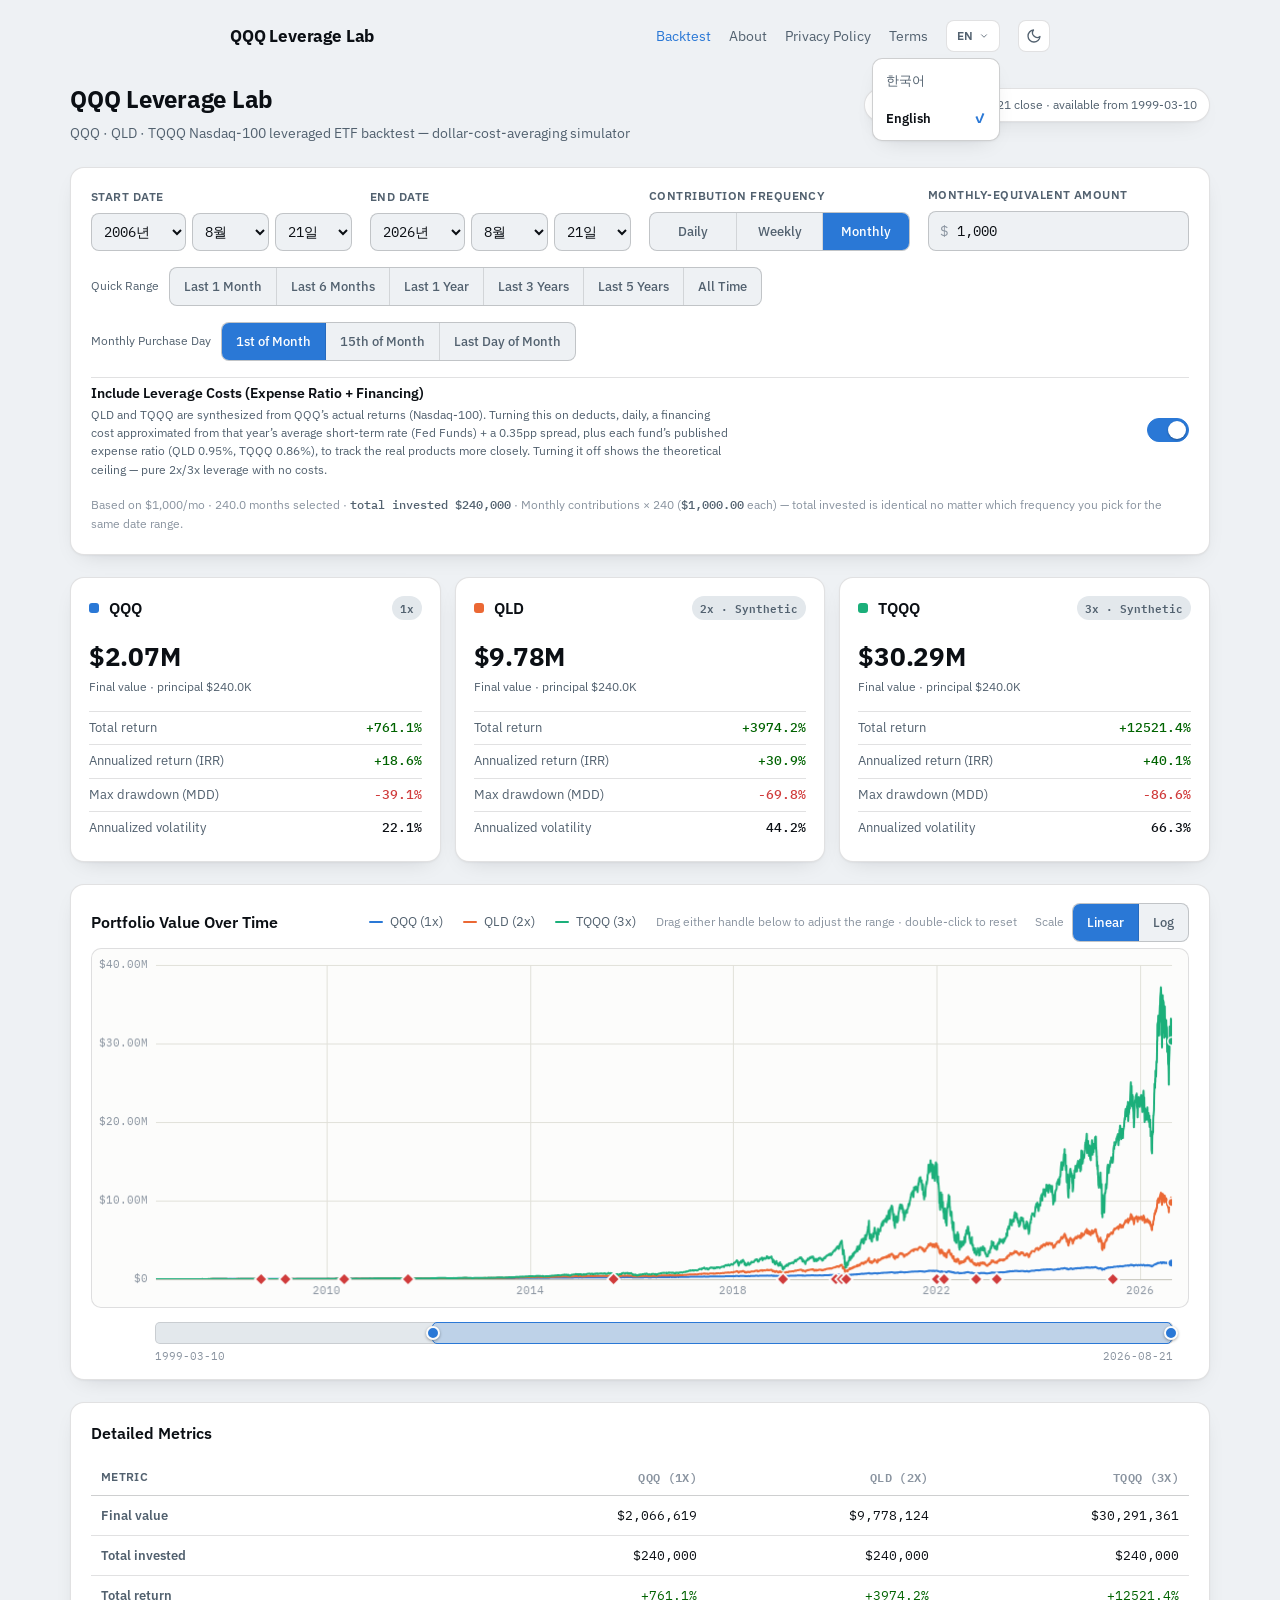
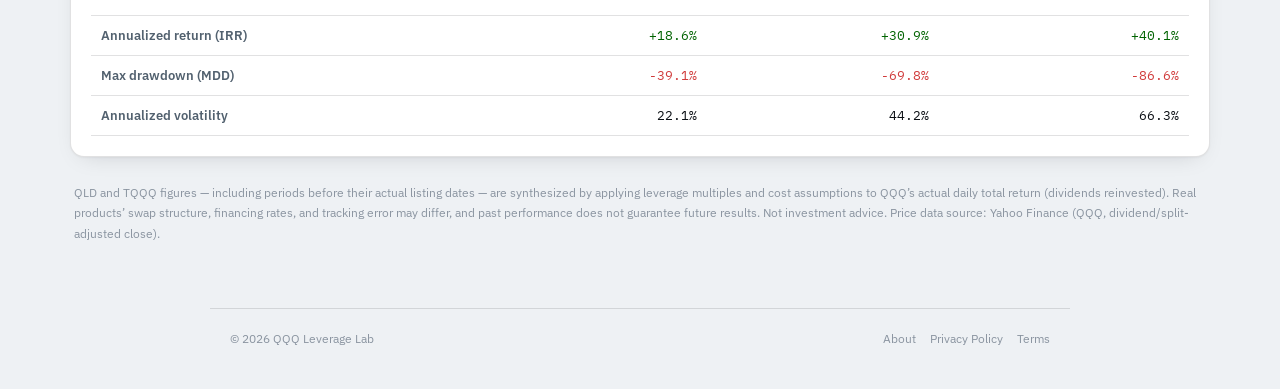
==== index.html @ c7e3b5af "Change language switcher to a dropdown menu instead of a single toggle" ====
<!doctype html>
<html lang="ko">
<head>
<script async src="https://pagead2.googlesyndication.com/pagead/js/adsbygoogle.js?client=ca-pub-5607384951754093" crossorigin="anonymous"></script>
<meta charset="utf-8">
<script>(function(){var t=localStorage.getItem('theme');if(t==='dark'||t==='light')document.documentElement.setAttribute('data-theme',t);var l=localStorage.getItem('lang');if(!(l==='ko'||l==='en'))l='en';document.documentElement.setAttribute('data-lang',l);document.documentElement.setAttribute('lang',l);})();</script>
<meta name="viewport" content="width=device-width, initial-scale=1">
<title data-i18n="tool.title">QQQ Leverage Lab — 나스닥100 레버리지 ETF 백테스트</title>
<meta name="description" content="QQQ·QLD·TQQQ 나스닥100 레버리지 ETF에 매일/매주/매월 적립식으로 투자했을 때의 결과를 최대 25년치 실데이터로 백테스트해보세요." data-i18n-attr="content:tool.metaDesc">
<link rel="preconnect" href="https://fonts.googleapis.com">
<link rel="preconnect" href="https://fonts.gstatic.com" crossorigin>
<link href="https://fonts.googleapis.com/css2?family=IBM+Plex+Mono:wght@400;500;600&family=IBM+Plex+Sans:wght@400;500;600;700&display=swap" rel="stylesheet">
<link rel="stylesheet" href="assets/site.css">
<style>
  :root {
    color-scheme: light;
    --bg: #eef1f4;
    --surface: #ffffff;
    --surface-2: #e3e8ec;
    --text: #0b0f14;
    --text-dim: #52616f;
    --muted: #8a94a0;
    --border: rgba(11,15,20,0.12);
    --border-strong: rgba(11,15,20,0.20);
    --accent: #2a78d6;
    --accent-ink: #ffffff;
    --chart-surface: #fcfcfb;
    --grid: #e1e0d9;
    --axis: #c3c2b7;
    --series-1: #2a78d6;
    --series-2: #eb6834;
    --series-3: #1baf7a;
    --good: #006300;
    --critical: #d03b3b;
    --warning: #a86a00;
    --shadow: 0 1px 2px rgba(11,15,20,0.04), 0 8px 24px -12px rgba(11,15,20,0.18);
  }
  @media (prefers-color-scheme: dark) {
    :root:not([data-theme="light"]) {
      color-scheme: dark;
      --bg: #0d0f11;
      --surface: #171b1e;
      --surface-2: #1f242a;
      --text: #f2f4f6;
      --text-dim: #a9b3bd;
      --muted: #7d8791;
      --border: rgba(255,255,255,0.12);
      --border-strong: rgba(255,255,255,0.22);
      --accent: #4c95ea;
      --accent-ink: #08121c;
      --chart-surface: #1a1a19;
      --grid: #2c2c2a;
      --axis: #45453f;
      --series-1: #3987e5;
      --series-2: #d9772f;
      --series-3: #22b17c;
      --good: #0ca30c;
      --critical: #e66767;
      --warning: #e0a12b;
      --shadow: 0 1px 2px rgba(0,0,0,0.3), 0 8px 24px -12px rgba(0,0,0,0.5);
    }
  }
  :root[data-theme="dark"] {
    color-scheme: dark;
    --bg: #0d0f11;
    --surface: #171b1e;
    --surface-2: #1f242a;
    --text: #f2f4f6;
    --text-dim: #a9b3bd;
    --muted: #7d8791;
    --border: rgba(255,255,255,0.12);
    --border-strong: rgba(255,255,255,0.22);
    --accent: #4c95ea;
    --accent-ink: #08121c;
    --chart-surface: #1a1a19;
    --grid: #2c2c2a;
    --axis: #45453f;
    --series-1: #3987e5;
    --series-2: #d9772f;
    --series-3: #22b17c;
    --good: #0ca30c;
    --critical: #e66767;
    --warning: #e0a12b;
    --shadow: 0 1px 2px rgba(0,0,0,0.3), 0 8px 24px -12px rgba(0,0,0,0.5);
  }

  * { box-sizing: border-box; }
  body {
    margin: 0;
    background: var(--bg);
    color: var(--text);
    font-family: "IBM Plex Sans", system-ui, -apple-system, "Segoe UI", sans-serif;
    -webkit-font-smoothing: antialiased;
  }
  .num { font-family: "IBM Plex Mono", ui-monospace, monospace; }
  .tabular { font-variant-numeric: tabular-nums; }

  .wrap {
    max-width: 1180px;
    margin: 0 auto;
    padding: 28px 20px 64px;
    display: flex;
    flex-direction: column;
    gap: 22px;
  }

  header.top {
    display: flex;
    align-items: baseline;
    justify-content: space-between;
    gap: 16px;
    flex-wrap: wrap;
  }
  header.top .title-block h1 {
    margin: 0 0 4px;
    font-size: 1.5rem;
    font-weight: 700;
    letter-spacing: -0.01em;
    text-wrap: balance;
  }
  header.top .title-block p {
    margin: 0;
    color: var(--text-dim);
    font-size: 0.88rem;
  }
  .asof-pill {
    display: inline-flex;
    align-items: center;
    gap: 6px;
    padding: 6px 12px;
    border-radius: 999px;
    background: var(--surface);
    border: 1px solid var(--border);
    font-size: 0.76rem;
    color: var(--text-dim);
    white-space: nowrap;
    box-shadow: var(--shadow);
  }
  .asof-pill .dot {
    width: 6px; height: 6px; border-radius: 50%;
    background: var(--good);
  }

  .card {
    background: var(--surface);
    border: 1px solid var(--border);
    border-radius: 14px;
    box-shadow: var(--shadow);
  }

  /* ---- controls ---- */
  .controls {
    padding: 18px 20px 20px;
    display: flex;
    flex-direction: column;
    gap: 16px;
  }
  .controls-grid {
    display: grid;
    grid-template-columns: repeat(auto-fit, minmax(180px, 1fr));
    gap: 14px 18px;
    align-items: end;
  }
  .field {
    display: flex;
    flex-direction: column;
    gap: 6px;
    min-width: 0;
  }
  .field label {
    font-size: 0.74rem;
    font-weight: 600;
    color: var(--text-dim);
    text-transform: uppercase;
    letter-spacing: 0.04em;
  }
  .field input[type="date"],
  .field input[type="number"],
  input.amount-field {
    font: inherit;
    font-family: "IBM Plex Mono", monospace;
    font-size: 0.86rem;
    padding: 8px 10px;
    border-radius: 8px;
    border: 1px solid var(--border-strong);
    background: var(--bg);
    color: var(--text);
    width: 100%;
  }
  .field input[type="number"] {
    font-family: "IBM Plex Mono", monospace;
  }
  .date-select-row {
    display: flex;
    gap: 6px;
  }
  select.date-select {
    font: inherit;
    font-family: "IBM Plex Mono", monospace;
    font-size: 0.86rem;
    padding: 8px 8px;
    border-radius: 8px;
    border: 1px solid var(--border-strong);
    background: var(--bg);
    color: var(--text);
    min-width: 0;
  }
  select.date-select.y { flex: 1.3; }
  select.date-select.m { flex: 1; }
  select.date-select.d { flex: 1; }

  .amount-input {
    position: relative;
    display: flex;
    align-items: center;
  }
  .amount-input .prefix {
    position: absolute;
    left: 12px;
    color: var(--muted);
    font-family: "IBM Plex Mono", monospace;
    font-size: 0.86rem;
    pointer-events: none;
  }
  .amount-input .amount-field { padding-left: 28px; }

  .seg {
    display: inline-flex;
    border: 1px solid var(--border-strong);
    border-radius: 8px;
    overflow: hidden;
    background: var(--bg);
    width: fit-content;
  }
  .seg button {
    font: inherit;
    font-size: 0.82rem;
    font-weight: 500;
    padding: 8px 14px;
    border: none;
    background: transparent;
    color: var(--text-dim);
    cursor: pointer;
    border-right: 1px solid var(--border);
    transition: background 0.12s, color 0.12s;
  }
  .seg button:last-child { border-right: none; }
  .seg button:hover { background: var(--surface-2); }
  .seg button.active {
    background: var(--accent);
    color: var(--accent-ink);
  }
  .seg.wide { width: 100%; }
  .seg.wide button { flex: 1; text-align: center; }

  .subrow {
    display: flex;
    align-items: center;
    gap: 10px;
    flex-wrap: wrap;
  }
  .subrow .subrow-label {
    font-size: 0.78rem;
    color: var(--text-dim);
    white-space: nowrap;
  }

  .toggle-row {
    display: flex;
    align-items: center;
    justify-content: space-between;
    gap: 12px;
    padding-top: 4px;
    border-top: 1px solid var(--border);
  }
  .toggle-row .toggle-text { display: flex; flex-direction: column; gap: 2px; max-width: 640px; }
  .toggle-row .toggle-text strong { font-size: 0.86rem; font-weight: 600; }
  .toggle-row .toggle-text span { font-size: 0.76rem; color: var(--text-dim); line-height: 1.5; }

  .switch {
    position: relative;
    width: 42px; height: 24px;
    flex: none;
    border-radius: 999px;
    background: var(--surface-2);
    border: 1px solid var(--border-strong);
    cursor: pointer;
    transition: background 0.15s;
  }
  .switch.on { background: var(--accent); border-color: var(--accent); }
  .switch .knob {
    position: absolute;
    top: 2px; left: 2px;
    width: 18px; height: 18px;
    border-radius: 50%;
    background: #fff;
    box-shadow: 0 1px 2px rgba(0,0,0,0.3);
    transition: transform 0.15s;
  }
  .switch.on .knob { transform: translateX(18px); }

  .invested-note {
    font-size: 0.76rem;
    color: var(--muted);
  }
  .invested-note .num { color: var(--text-dim); font-weight: 500; }

  /* ---- summary cards ---- */
  .fund-grid {
    display: grid;
    grid-template-columns: repeat(3, 1fr);
    gap: 14px;
  }
  @media (max-width: 820px) {
    .fund-grid { grid-template-columns: 1fr; }
  }
  .fund-card {
    padding: 18px 18px 16px;
    display: flex;
    flex-direction: column;
    gap: 14px;
  }
  .fund-card .fund-head {
    display: flex;
    align-items: center;
    gap: 10px;
  }
  .fund-swatch {
    width: 10px; height: 10px; border-radius: 3px;
    flex: none;
  }
  .fund-head h3 {
    margin: 0;
    font-size: 0.98rem;
    font-weight: 600;
  }
  .lev-chip {
    margin-left: auto;
    font-size: 0.7rem;
    font-weight: 600;
    padding: 3px 8px;
    border-radius: 999px;
    background: var(--surface-2);
    color: var(--text-dim);
    font-family: "IBM Plex Mono", monospace;
  }
  .fund-value {
    font-size: 1.65rem;
    font-weight: 700;
    letter-spacing: -0.01em;
  }
  .fund-sub {
    font-size: 0.78rem;
    color: var(--text-dim);
  }
  .stat-line {
    display: flex;
    justify-content: space-between;
    font-size: 0.8rem;
    padding: 6px 0;
    border-top: 1px solid var(--border);
  }
  .stat-line .k { color: var(--text-dim); }
  .stat-line .v { font-family: "IBM Plex Mono", monospace; font-weight: 500; }
  .pos { color: var(--good); }
  .neg { color: var(--critical); }

  /* ---- chart card ---- */
  .chart-card { padding: 18px 20px 12px; }
  .chart-head {
    display: flex;
    align-items: center;
    justify-content: space-between;
    gap: 12px;
    flex-wrap: wrap;
    margin-bottom: 6px;
  }
  .chart-head h2 { margin: 0; font-size: 1rem; font-weight: 600; }
  .legend {
    display: flex;
    gap: 16px;
    flex-wrap: wrap;
  }
  .legend button {
    display: flex;
    align-items: center;
    gap: 7px;
    font: inherit;
    font-size: 0.8rem;
    color: var(--text-dim);
    background: none;
    border: none;
    cursor: pointer;
    padding: 4px 2px;
  }
  .legend button.off { opacity: 0.38; }
  .legend .key {
    width: 14px; height: 2px; border-radius: 2px;
  }
  .chart-wrap {
    position: relative;
    width: 100%;
    height: 360px;
    background: var(--chart-surface);
    border-radius: 10px;
    border: 1px solid var(--border);
    overflow: hidden;
  }
  canvas#chart { display: block; width: 100%; height: 100%; cursor: crosshair; position: relative; z-index: 1; }
  canvas#crosshairCanvas {
    position: absolute;
    inset: 0;
    width: 100%;
    height: 100%;
    pointer-events: none;
    z-index: 2;
  }
  .chart-hint {
    font-size: 0.72rem;
    color: var(--muted);
  }

  .brush-wrap {
    padding: 14px 16px 2px 64px;
  }
  .brush-track {
    position: relative;
    height: 22px;
    background: var(--surface-2);
    border: 1px solid var(--border);
    border-radius: 5px;
  }
  .brush-range {
    position: absolute;
    top: -1px;
    bottom: -1px;
    left: 0;
    right: 0;
    background: color-mix(in srgb, var(--accent) 20%, transparent);
    border: 1px solid var(--accent);
    border-radius: 5px;
    cursor: grab;
  }
  .brush-range.dragging { cursor: grabbing; }
  .brush-handle {
    position: absolute;
    top: 50%;
    width: 14px;
    height: 14px;
    border-radius: 50%;
    background: var(--accent);
    border: 2px solid var(--chart-surface);
    box-shadow: 0 1px 3px rgba(0,0,0,0.35);
    cursor: ew-resize;
    touch-action: none;
  }
  .brush-handle[data-handle="left"] { left: 0; transform: translate(-50%, -50%); }
  .brush-handle[data-handle="right"] { left: 100%; transform: translate(-50%, -50%); }
  .brush-tip {
    position: absolute;
    bottom: 100%;
    left: 50%;
    transform: translateX(-50%);
    margin-bottom: 9px;
    background: var(--surface);
    border: 1px solid var(--border-strong);
    border-radius: 6px;
    padding: 3px 8px;
    font-size: 0.72rem;
    font-family: "IBM Plex Mono", monospace;
    font-weight: 600;
    color: var(--text);
    white-space: nowrap;
    box-shadow: var(--shadow);
    opacity: 0;
    pointer-events: none;
    transition: opacity 0.1s;
  }
  .brush-tip.show { opacity: 1; }
  .brush-labels {
    display: flex;
    justify-content: space-between;
    font-size: 0.68rem;
    color: var(--muted);
    font-family: "IBM Plex Mono", monospace;
    margin-top: 4px;
  }
  .tooltip {
    position: absolute;
    pointer-events: none;
    background: var(--surface);
    border: 1px solid var(--border-strong);
    border-radius: 8px;
    padding: 8px 10px;
    font-size: 0.76rem;
    box-shadow: var(--shadow);
    opacity: 0;
    transition: opacity 0.08s;
    z-index: 5;
    min-width: 150px;
  }
  .tooltip.show { opacity: 1; }
  .tooltip .tt-date {
    font-family: "IBM Plex Mono", monospace;
    color: var(--text-dim);
    margin-bottom: 6px;
    font-size: 0.72rem;
  }
  .tooltip .tt-row {
    display: flex;
    align-items: center;
    gap: 6px;
    justify-content: space-between;
    padding: 2px 0;
  }
  .tooltip .tt-row .tt-key { display: flex; align-items: center; gap: 6px; color: var(--text-dim); }
  .tooltip .tt-line { width: 10px; height: 2px; border-radius: 2px; flex: none; }
  .tooltip .tt-val { font-family: "IBM Plex Mono", monospace; font-weight: 600; }

  .scale-toggle { display:flex; align-items:center; gap:8px; }
  .scale-toggle span { font-size: 0.74rem; color: var(--muted); }

  /* ---- stats table ---- */
  .table-card { padding: 18px 20px 20px; }
  .table-card h2 { margin: 0 0 12px; font-size: 1rem; font-weight: 600; }
  .stats-table-wrap { overflow-x: auto; }
  table.stats {
    width: 100%;
    border-collapse: collapse;
    font-size: 0.82rem;
    min-width: 520px;
  }
  table.stats th, table.stats td {
    text-align: right;
    padding: 9px 10px;
    border-bottom: 1px solid var(--border);
    font-family: "IBM Plex Mono", monospace;
    white-space: nowrap;
  }
  table.stats th:first-child, table.stats td:first-child {
    text-align: left;
    font-family: "IBM Plex Sans", sans-serif;
    color: var(--text-dim);
  }
  table.stats thead th {
    font-size: 0.72rem;
    text-transform: uppercase;
    letter-spacing: 0.03em;
    color: var(--muted);
    font-weight: 600;
    border-bottom: 1px solid var(--border-strong);
  }
  table.stats tbody th {
    font-weight: 600;
    color: var(--text);
  }
  .th-key {
    display: flex;
    align-items: center;
    gap: 7px;
  }
  .th-key .fund-swatch { width: 8px; height: 8px; }

  footer.note {
    font-size: 0.74rem;
    color: var(--muted);
    line-height: 1.7;
    padding: 4px 4px 0;
  }
  footer.note a { color: var(--text-dim); }

  @media (prefers-reduced-motion: reduce) {
    * { transition: none !important; animation: none !important; }
  }
</style>
</head>
<body>

<header class="site-header">
  <a class="brand" href="index.html">QQQ Leverage Lab</a>
  <div class="header-right">
    <nav>
    <a href="index.html" aria-current="page" data-i18n="nav.backtest">백테스트</a>
    <a href="about.html" data-i18n="nav.about">소개</a>
    <a href="privacy.html" data-i18n="nav.privacy">개인정보처리방침</a>
    <a href="terms.html" data-i18n="nav.terms">이용약관</a>
  </nav>
    <div class="lang-select">
      <button class="lang-toggle" id="langToggle" type="button" aria-haspopup="listbox" aria-expanded="false" aria-label="Select language">
        <span id="langCurrentLabel">EN</span>
        <svg class="lang-caret" viewBox="0 0 24 24" width="10" height="10" fill="none" stroke="currentColor" stroke-width="2" stroke-linecap="round" stroke-linejoin="round"><path d="M6 9l6 6 6-6"></path></svg>
      </button>
      <div class="lang-menu" id="langMenu" role="listbox" hidden>
        <button class="lang-option" type="button" data-lang-option="ko" role="option">한국어</button>
        <button class="lang-option" type="button" data-lang-option="en" role="option">English</button>
      </div>
    </div>
    <button class="theme-toggle" id="themeToggle" type="button" aria-label="다크모드 전환" data-i18n-attr="aria-label:theme.toggle">
      <svg class="icon-sun" viewBox="0 0 24 24" fill="none" stroke="currentColor" stroke-width="2" stroke-linecap="round" stroke-linejoin="round"><circle cx="12" cy="12" r="4"></circle><path d="M12 2v2M12 20v2M4.93 4.93l1.41 1.41M17.66 17.66l1.41 1.41M2 12h2M20 12h2M6.34 17.66l-1.41 1.41M19.07 4.93l-1.41 1.41"></path></svg>
      <svg class="icon-moon" viewBox="0 0 24 24" fill="none" stroke="currentColor" stroke-width="2" stroke-linecap="round" stroke-linejoin="round"><path d="M21 12.79A9 9 0 1 1 11.21 3 7 7 0 0 0 21 12.79z"></path></svg>
    </button>
  </div>
</header>

<div class="wrap">
  <header class="top">
    <div class="title-block">
      <h1>QQQ Leverage Lab</h1>
      <p data-i18n="tool.subtitle">QQQ · QLD · TQQQ 나스닥100 레버리지 ETF 백테스트 — 적립식 매수 시뮬레이션</p>
    </div>
    <div class="asof-pill"><span class="dot"></span><span id="asOfText" data-i18n="tool.loading">데이터 로딩 중…</span></div>
  </header>

  <section class="card controls">
    <div class="controls-grid">
      <div class="field">
        <label data-i18n="tool.startDate">시작일</label>
        <div class="date-select-row">
          <select id="startYear" class="date-select y"></select>
          <select id="startMonth" class="date-select m"></select>
          <select id="startDay" class="date-select d"></select>
        </div>
      </div>
      <div class="field">
        <label data-i18n="tool.endDate">종료일</label>
        <div class="date-select-row">
          <select id="endYear" class="date-select y"></select>
          <select id="endMonth" class="date-select m"></select>
          <select id="endDay" class="date-select d"></select>
        </div>
      </div>
      <div class="field">
        <label data-i18n="tool.freq">매수 주기</label>
        <div class="seg wide" id="freqSeg">
          <button data-freq="daily" data-i18n="tool.daily">매일</button>
          <button data-freq="weekly" data-i18n="tool.weekly">매주</button>
          <button data-freq="monthly" data-i18n="tool.monthly">매월</button>
        </div>
      </div>
      <div class="field">
        <label for="monthlyAmount" data-i18n="tool.amount">월 환산 투자금액</label>
        <div class="amount-input">
          <span class="prefix">$</span>
          <input type="text" inputmode="numeric" autocomplete="off" id="monthlyAmount" class="amount-field" value="1,000">
        </div>
      </div>
    </div>

    <div class="subrow">
      <span class="subrow-label" data-i18n="tool.presets">기간 바로가기</span>
      <div class="seg" id="presetSeg">
        <button data-preset="1m" data-i18n="tool.preset1m">최근 1개월</button>
        <button data-preset="6m" data-i18n="tool.preset6m">최근 6개월</button>
        <button data-preset="1y" data-i18n="tool.preset1y">최근 1년</button>
        <button data-preset="3y" data-i18n="tool.preset3y">최근 3년</button>
        <button data-preset="5y" data-i18n="tool.preset5y">최근 5년</button>
        <button data-preset="all" data-i18n="tool.presetAll">전체 기간</button>
      </div>
    </div>

    <div class="subrow" id="weeklySubrow" style="display:none;">
      <span class="subrow-label" data-i18n="tool.weeklyDay">매주 매수 요일</span>
      <div class="seg" id="weekdaySeg">
        <button data-wd="1" data-i18n="tool.mon">월</button>
        <button data-wd="2" data-i18n="tool.tue">화</button>
        <button data-wd="3" data-i18n="tool.wed">수</button>
        <button data-wd="4" data-i18n="tool.thu">목</button>
        <button data-wd="5" data-i18n="tool.fri">금</button>
      </div>
    </div>
    <div class="subrow" id="monthlySubrow" style="display:none;">
      <span class="subrow-label" data-i18n="tool.monthlyDay">매월 매수일</span>
      <div class="seg" id="monthdaySeg">
        <button data-md="1" data-i18n="tool.md1">매월 1일</button>
        <button data-md="15" data-i18n="tool.md15">매월 15일</button>
        <button data-md="last" data-i18n="tool.mdLast">매월 말일</button>
      </div>
    </div>

    <div class="toggle-row">
      <div class="toggle-text">
        <strong data-i18n="tool.costTitle">레버리지 비용(운용보수·조달비용) 반영</strong>
        <span data-i18n="tool.costDesc">QLD·TQQQ는 나스닥100(QQQ 실제 수익률) 기반으로 합성됩니다. 켜면 연도별 평균 단기금리(Fed Funds)+0.35%p의 조달비용과 공시 운용보수(QLD 0.95%, TQQQ 0.86%)를 매일 차감해 실제 상품에 가깝게 반영하고, 끄면 순수 배율(2배·3배)만 적용한 이론적 상한을 봅니다.</span>
      </div>
      <div class="switch on" id="costToggle" role="switch" aria-checked="true" tabindex="0"><div class="knob"></div></div>
    </div>

    <div class="invested-note" id="investedNote"></div>
  </section>

  <section class="fund-grid" id="fundGrid"></section>

  <section class="card chart-card">
    <div class="chart-head">
      <h2 data-i18n="tool.chartTitle">평가금액 추이</h2>
      <div style="display:flex; align-items:center; gap:18px; flex-wrap:wrap;">
        <div class="legend" id="legend"></div>
        <span class="chart-hint" data-i18n="tool.chartHint">아래 눈금의 양쪽 손잡이를 드래그해 기간 조절 · 더블클릭으로 초기화</span>
        <div class="scale-toggle">
          <span data-i18n="tool.scale">스케일</span>
          <div class="seg" id="scaleSeg">
            <button data-scale="linear" data-i18n="tool.linear">선형</button>
            <button data-scale="log" data-i18n="tool.log">로그</button>
          </div>
        </div>
      </div>
    </div>
    <div class="chart-wrap">
      <canvas id="chart"></canvas>
      <canvas id="crosshairCanvas"></canvas>
      <div class="tooltip" id="tooltip">
        <div class="tt-date" id="ttDate"></div>
        <div id="ttRows"></div>
      </div>
    </div>
    <div class="brush-wrap">
      <div class="brush-track" id="brushTrack">
        <div class="brush-range" id="brushRange">
          <div class="brush-handle" id="brushHandleL" data-handle="left">
            <span class="brush-tip" id="brushTipL"></span>
          </div>
          <div class="brush-handle" id="brushHandleR" data-handle="right">
            <span class="brush-tip" id="brushTipR"></span>
          </div>
        </div>
      </div>
      <div class="brush-labels">
        <span id="brushMinLabel"></span>
        <span id="brushMaxLabel"></span>
      </div>
    </div>
  </section>

  <section class="card table-card">
    <h2 data-i18n="tool.detailTitle">상세 지표</h2>
    <div class="stats-table-wrap">
      <table class="stats" id="statsTable">
        <thead>
          <tr>
            <th data-i18n="tool.metric">지표</th>
            <th>QQQ (1<span data-i18n="tool.x">배</span>)</th>
            <th>QLD (2<span data-i18n="tool.x">배</span>)</th>
            <th>TQQQ (3<span data-i18n="tool.x">배</span>)</th>
          </tr>
        </thead>
        <tbody id="statsBody"></tbody>
      </table>
    </div>
  </section>

  <footer class="note" data-i18n="tool.footerNote">
    QLD·TQQQ는 실제 상장 이전 구간을 포함해 QQQ의 실제 일별 총수익(배당 재투자 반영)에 배율과 비용 가정을 적용해 합성한 값입니다. 실제 상품의 스왑 구조·조달금리·추적오차와는 차이가 있을 수 있으며, 과거 성과가 미래 수익을 보장하지 않습니다. 투자 조언이 아닙니다. 가격 데이터 출처: Yahoo Finance(QQQ, 배당·분할 조정 종가).
  </footer>
</div>

<footer class="site-footer">
  <span data-i18n="footer.copyright">© 2026 QQQ Leverage Lab</span>
  <nav>
    <a href="about.html" data-i18n="nav.about">소개</a>
    <a href="privacy.html" data-i18n="nav.privacy">개인정보처리방침</a>
    <a href="terms.html" data-i18n="nav.terms">이용약관</a>
  </nav>
</footer>

<script>
const QQQ_RAW = [["1999-03-10",43.0271],["1999-03-11",43.2377],["1999-03-12",42.1844],["1999-03-15",43.3957],["1999-03-16",43.7644],["1999-03-17",43.4484],["1999-03-18",44.291],["1999-03-19",43.1587],["1999-03-22",42.6321],["1999-03-23",41.1311],["1999-03-24",42.5267],["1999-03-25",44.0803],["1999-03-26",43.6064],["1999-03-29",45.1863],["1999-03-30",44.8703],["1999-03-31",44.212],["1999-04-01",45.1336],["1999-04-05",46.7662],["1999-04-06",46.8584],["1999-04-07",46.3713],["1999-04-08",46.7399],["1999-04-09",47.0296],["1999-04-12",46.7136],["1999-04-13",46.0816],["1999-04-14",44.5017],["1999-04-15",45.1073],["1999-04-16",43.7907],["1999-04-19",41.7368],["1999-04-20",42.6847],["1999-04-21",44.7913],["1999-04-22",46.0026],["1999-04-23",46.6082],["1999-04-26",47.6813],["1999-04-27",46.9506],["1999-04-28",45.3443],["1999-04-29",44.9756],["1999-04-30",45.2653],["1999-05-03",45.0283],["1999-05-04",44.3173],["1999-05-05",45.6603],["1999-05-06",44.0014],["1999-05-07",44.6333],["1999-05-10",45.081],["1999-05-11",45.7919],["1999-05-12",46.7399],["1999-05-13",45.871],["1999-05-14",45.002],["1999-05-17",45.8117],["1999-05-18",45.6076],["1999-05-19",46.2396],["1999-05-20",44.9691],["1999-05-21",44.5543],["1999-05-24",43.422],["1999-05-25",42.0001],["1999-05-26",43.1719],["1999-05-27",43.1324],["1999-05-28",43.8434],["1999-06-01",42.8691],["1999-06-02",43.5932],["1999-06-03",42.9744],["1999-06-04",44.291],["1999-06-07",45.2126],["1999-06-08",44.0803],["1999-06-09",44.8177],["1999-06-10",44.3042],["1999-06-11",43.6327],["1999-06-14",42.8098],["1999-06-15",43.4484],["1999-06-16",45.68],["1999-06-17",46.1869],["1999-06-18",46.3976],["1999-06-21",47.7866],["1999-06-22",46.3449],["1999-06-23",47.0756],["1999-06-24",46.1409],["1999-06-25",46.0816],["1999-06-28",47.1744],["1999-06-29",47.8195],["1999-06-30",48.5568],["1999-07-01",48.886],["1999-07-02",49.5048],["1999-07-06",49.1888],["1999-07-07",49.2678],["1999-07-08",49.9261],["1999-07-09",50.4264],["1999-07-12",50.1631],["1999-07-13",49.9261],["1999-07-14",50.7754],["1999-07-15",51.2427],["1999-07-16",51.7167],["1999-07-19",51.1901],["1999-07-20",49.2152],["1999-07-21",49.4521],["1999-07-22",48.1948],["1999-07-23",48.2672],["1999-07-26",47.0822],["1999-07-27",48.0302],["1999-07-28",48.9716],["1999-07-29",47.9249],["1999-07-30",47.6879],["1999-08-02",47.5562],["1999-08-03",47.2468],["1999-08-04",46.391],["1999-08-05",47.1283],["1999-08-06",46.6214],["1999-08-09",46.0224],["1999-08-10",45.6076],["1999-08-11",47.1086],["1999-08-12",46.5556],["1999-08-13",48.5832],["1999-08-16",48.9716],["1999-08-17",49.2152],["1999-08-18",48.6622],["1999-08-19",48.0829],["1999-08-20",48.8465],["1999-08-23",50.4001],["1999-08-24",50.7424],["1999-08-25",51.8221],["1999-08-26",50.9597],["1999-08-27",50.4528],["1999-08-30",49.7418],["1999-08-31",50.2948],["1999-09-01",50.6569],["1999-09-02",50.4791],["1999-09-03",52.7963],["1999-09-07",52.5594],["1999-09-08",51.8484],["1999-09-09",52.5857],["1999-09-10",53.1913],["1999-09-13",52.5528],["1999-09-14",52.8424],["1999-09-15",51.8221],["1999-09-16",51.7957],["1999-09-17",53.3493],["1999-09-20",53.4744],["1999-09-21",52.1907],["1999-09-22",52.7437],["1999-09-23",50.5581],["1999-09-24",50.624],["1999-09-27",50.9794],["1999-09-28",51.2164],["1999-09-29",50.1895],["1999-09-30",50.7161],["1999-10-01",50.7358],["1999-10-04",51.8747],["1999-10-05",52.2434],["1999-10-06",53.2901],["1999-10-07",53.165],["1999-10-08",53.7246],["1999-10-11",54.4816],["1999-10-12",53.244],["1999-10-13",51.6641],["1999-10-14",51.9866],["1999-10-15",50.4528],["1999-10-18",49.8142],["1999-10-19",50.0841],["1999-10-20",51.6114],["1999-10-21",52.454],["1999-10-22",52.217],["1999-10-25",52.2434],["1999-10-26",51.8221],["1999-10-27",51.7431],["1999-10-28",53.5337],["1999-10-29",55.4033],["1999-11-01",55.1136],["1999-11-02",55.1465],["1999-11-03",56.2459],["1999-11-04",56.8779],["1999-11-05",57.4572],["1999-11-08",58.6158],["1999-11-09",58.2208],["1999-11-10",58.9845],["1999-11-11",60.0378],["1999-11-12",60.8277],["1999-11-15",60.7092],["1999-11-16",62.2497],["1999-11-17",61.407],["1999-11-18",63.2898],["1999-11-19",63.856],["1999-11-22",62.8817],["1999-11-23",63.1713],["1999-11-24",65.2516],["1999-11-26",65.4623],["1999-11-29",64.3826],["1999-11-30",61.9337],["1999-12-01",63.2766],["1999-12-02",65.2845],["1999-12-03",66.6735],["1999-12-06",67.2791],["1999-12-07",67.2791],["1999-12-08",66.4628],["1999-12-09",66.7788],["1999-12-10",67.3318],["1999-12-13",68.2468],["1999-12-14",67.0158],["1999-12-15",68.3061],["1999-12-16",69.9914],["1999-12-17",70.597],["1999-12-20",71.5187],["1999-12-21",75.3632],["1999-12-22",75.1262],["1999-12-23",76.0215],["1999-12-27",75.5738],["1999-12-28",75.0999],["1999-12-29",77.9437],["1999-12-30",77.1011],["1999-12-31",76.9958],["2000-01-03",79.8397],["2000-01-04",74.3625],["2000-01-05",72.4666],["2000-01-06",67.4898],["2000-01-07",75.8372],["2000-01-10",77.9437],["2000-01-11",74.1519],["2000-01-12",72.5193],["2000-01-13",76.8905],["2000-01-14",78.681],["2000-01-18",79.1024],["2000-01-19",80.893],["2000-01-20",80.103],["2000-01-21",81.1036],["2000-01-24",77.2064],["2000-01-25",78.3651],["2000-01-26",75.2052],["2000-01-27",76.3111],["2000-01-28",72.4666],["2000-01-31",75.5738],["2000-02-01",77.6014],["2000-02-02",78.2597],["2000-02-03",81.3143],["2000-02-04",81.8673],["2000-02-07",82.9995],["2000-02-08",86.4755],["2000-02-09",83.4209],["2000-02-10",86.1595],["2000-02-11",84.1582],["2000-02-14",84.0529],["2000-02-15",84.6585],["2000-02-16",84.2635],["2000-02-17",86.0541],["2000-02-18",82.9469],["2000-02-22",83.2102],["2000-02-23",87.8447],["2000-02-24",89.7406],["2000-02-25",87.6867],["2000-02-28",87.634],["2000-02-29",89.9513],["2000-03-01",90.6886],["2000-03-02",88.5886],["2000-03-03",93.5852],["2000-03-06",94.3225],["2000-03-07",92.9005],["2000-03-08",93.7431],["2000-03-09",96.903],["2000-03-10",96.4818],["2000-03-13",93.9538],["2000-03-14",90.4779],["2000-03-15",86.6861],["2000-03-16",91.6366],["2000-03-17",93.3745],["2000-03-20",90.7413],["2000-03-21",94.1645],["2000-03-22",96.0604],["2000-03-23",97.7457],["2000-03-24",99.0623],["2000-03-27",99.2203],["2000-03-28",96.6923],["2000-03-29",92.6899],["2000-03-30",90.3726],["2000-03-31",92.2685],["2000-04-03",86.7388],["2000-04-04",85.8961],["2000-04-05",84.3688],["2000-04-06",86.3701],["2000-04-07",89.846],["2000-04-10",84.3688],["2000-04-11",82.3675],["2000-04-12",77.5224],["2000-04-13",74.1519],["2000-04-14",67.7268],["2000-04-17",75.5212],["2000-04-18",77.5224],["2000-04-19",75.1525],["2000-04-20",73.52],["2000-04-24",71.4133],["2000-04-25",76.2322],["2000-04-26",73.6253],["2000-04-27",76.8905],["2000-04-28",79.8397],["2000-05-01",80.577],["2000-05-02",75.9425],["2000-05-03",75.0999],["2000-05-04",75.2579],["2000-05-05",77.0485],["2000-05-08",74.0466],["2000-05-09",72.4666],["2000-05-10",67.2002],["2000-05-11",71.308],["2000-05-12",71.308],["2000-05-15",74.4152],["2000-05-16",76.5218],["2000-05-17",74.9418],["2000-05-18",72.2559],["2000-05-19",68.8327],["2000-05-22",68.7801],["2000-05-23",63.0396],["2000-05-24",66.9895],["2000-05-25",65.5149],["2000-05-26",65.5149],["2000-05-30",72.098],["2000-05-31",70.0441],["2000-06-01",73.6253],["2000-06-02",78.8917],["2000-06-05",79.0892],["2000-06-06",76.8905],["2000-06-07",78.9444],["2000-06-08",78.5758],["2000-06-09",78.9971],["2000-06-12",76.4692],["2000-06-13",79.4184],["2000-06-14",77.6277],["2000-06-15",78.9971],["2000-06-16",79.4184],["2000-06-19",82.5782],["2000-06-20",82.2623],["2000-06-21",83.3156],["2000-06-22",80.2609],["2000-06-23",77.1011],["2000-06-26",79.2077],["2000-06-27",78.2597],["2000-06-28",79.2077],["2000-06-29",77.2196],["2000-06-30",78.7337],["2000-07-03",80.2609],["2000-07-05",77.1538],["2000-07-06",79.2077],["2000-07-07",80.8403],["2000-07-10",79.6158],["2000-07-11",80.0503],["2000-07-12",81.9463],["2000-07-13",82.9995],["2000-07-14",84.7902],["2000-07-17",85.7381],["2000-07-18",83.8422],["2000-07-19",81.9463],["2000-07-20",84.5795],["2000-07-21",81.7357],["2000-07-24",80.0503],["2000-07-25",80.6823],["2000-07-26",80.577],["2000-07-27",77.4171],["2000-07-28",73.204],["2000-07-31",75.3632],["2000-08-01",74.3625],["2000-08-02",73.0459],["2000-08-03",76.2058],["2000-08-04",75.9425],["2000-08-07",77.7331],["2000-08-08",79.313],["2000-08-09",77.2064],["2000-08-10",75.6792],["2000-08-11",76.7325],["2000-08-14",78.3651],["2000-08-15",78.3651],["2000-08-16",79.1551],["2000-08-17",80.6823],["2000-08-18",80.2609],["2000-08-21",80.4716],["2000-08-22",80.4716],["2000-08-23",81.7883],["2000-08-24",83.0522],["2000-08-25",82.6046],["2000-08-28",82.9995],["2000-08-29",83.4209],["2000-08-30",83.3156],["2000-08-31",85.6328],["2000-09-01",86.4755],["2000-09-05",83.8422],["2000-09-06",80.893],["2000-09-07",82.6836],["2000-09-08",80.1557],["2000-09-11",78.2071],["2000-09-12",76.9958],["2000-09-13",78.7864],["2000-09-14",78.3651],["2000-09-15",76.9431],["2000-09-18",75.7318],["2000-09-19",78.5231],["2000-09-20",79.7344],["2000-09-21",73.9412],["2000-09-22",78.3124],["2000-09-25",76.2322],["2000-09-26",75.3632],["2000-09-27",75.4685],["2000-09-28",77.1538],["2000-09-29",74.7839],["2000-10-02",73.0986],["2000-10-03",70.7813],["2000-10-04",72.1506],["2000-10-05",72.3613],["2000-10-06",69.9387],["2000-10-09",69.6227],["2000-10-10",65.9889],["2000-10-11",64.9356],["2000-10-12",63.303],["2000-10-13",68.4641],["2000-10-16",69.0961],["2000-10-17",65.9361],["2000-10-18",65.7255],["2000-10-19",71.6767],["2000-10-20",72.7299],["2000-10-23",72.6246],["2000-10-24",69.5174],["2000-10-25",65.6202],["2000-10-26",67.3055],["2000-10-27",67.1738],["2000-10-30",64.6854],["2000-10-31",68.8459],["2000-11-01",68.2534],["2000-11-02",69.0961],["2000-11-03",69.9914],["2000-11-06",69.4647],["2000-11-07",69.2014],["2000-11-08",63.7901],["2000-11-09",63.7769],["2000-11-10",60.4591],["2000-11-13",60.5512],["2000-11-14",63.9086],["2000-11-15",65.1989],["2000-11-16",61.407],["2000-11-17",61.3675],["2000-11-20",58.866],["2000-11-21",58.7738],["2000-11-22",56.1406],["2000-11-24",59.3531],["2000-11-27",58.6158],["2000-11-28",55.1531],["2000-11-29",53.0333],["2000-11-30",53.0728],["2000-12-01",53.9287],["2000-12-04",54.7713],["2000-12-05",59.5638],["2000-12-06",57.2992],["2000-12-07",56.0352],["2000-12-08",57.2992],["2000-12-11",62.671],["2000-12-12",60.3801],["2000-12-13",57.918],["2000-12-14",55.0873],["2000-12-15",53.8233],["2000-12-18",53.9287],["2000-12-19",49.8208],["2000-12-20",46.9637],["2000-12-21",47.2402],["2000-12-22",50.9794],["2000-12-26",51.2954],["2000-12-27",51.8747],["2000-12-28",51.7694],["2000-12-29",49.1888],["2001-01-02",45.0283],["2001-01-03",52.612],["2001-01-04",51.6641],["2001-01-05",47.7142],["2001-01-08",48.2409],["2001-01-09",48.2409],["2001-01-10",50.7161],["2001-01-11",52.1907],["2001-01-12",52.8622],["2001-01-16",52.2302],["2001-01-17",53.8233],["2001-01-18",56.0879],["2001-01-19",55.8772],["2001-01-22",55.9299],["2001-01-23",57.1017],["2001-01-24",56.5619],["2001-01-25",54.35],["2001-01-26",55.2321],["2001-01-29",56.4566],["2001-01-30",56.2459],["2001-01-31",54.1814],["2001-02-01",54.8977],["2001-02-02",51.8642],["2001-02-05",51.8221],["2001-02-06",51.9063],["2001-02-07",51.0637],["2001-02-08",49.5385],["2001-02-09",47.5246],["2001-02-12",48.0976],["2001-02-13",46.5556],["2001-02-14",48.4094],["2001-02-15",49.2099],["2001-02-16",46.4545],["2001-02-20",44.6512],["2001-02-21",43.3957],["2001-02-22",42.9744],["2001-02-23",43.1261],["2001-02-26",43.9434],["2001-02-27",41.2891],["2001-02-28",39.983],["2001-03-01",41.1206],["2001-03-02",39.3511],["2001-03-05",40.0673],["2001-03-06",41.6262],["2001-03-07",41.643],["2001-03-08",40.8678],["2001-03-09",38.0028],["2001-03-12",35.6435],["2001-03-13",37.4551],["2001-03-14",36.8653],["2001-03-15",35.5171],["2001-03-16",34.7166],["2001-03-19",36.4524],["2001-03-20",34.0003],["2001-03-21",34.0003],["2001-03-22",36.0648],["2001-03-23",36.0648],["2001-03-26",35.2306],["2001-03-27",36.444],["2001-03-28",33.4526],["2001-03-29",32.8206],["2001-03-30",32.9892],["2001-04-02",31.5146],["2001-04-03",29.2057],["2001-04-04",28.6917],["2001-04-05",31.4387],["2001-04-06",30.2927],["2001-04-09",31.2196],["2001-04-10",33.5369],["2001-04-11",34.548],["2001-04-12",36.0648],["2001-04-16",33.9161],["2001-04-17",34.7587],["2001-04-18",38.382],["2001-04-19",40.6993],["2001-04-20",40.7835],["2001-04-23",38.045],["2001-04-24",37.3287],["2001-04-25",38.0028],["2001-04-26",37.0338],["2001-04-27",38.045],["2001-04-30",38.8876],["2001-05-01",40.4886],["2001-05-02",41.2723],["2001-05-03",39.4353],["2001-05-04",40.615],["2001-05-07",39.7724],["2001-05-08",40.615],["2001-05-09",39.2247],["2001-05-10",38.5674],["2001-05-11",38.382],["2001-05-14",37.7669],["2001-05-15",38.045],["2001-05-16",39.7303],["2001-05-17",40.3622],["2001-05-18",40.4802],["2001-05-21",43.0165],["2001-05-22",42.8901],["2001-05-23",40.9942],["2001-05-24",42.0475],["2001-05-25",41.2807],["2001-05-29",38.8623],["2001-05-30",37.4383],["2001-05-31",37.6911],["2001-06-01",38.8034],["2001-06-04",38.618],["2001-06-05",40.3201],["2001-06-06",40.0083],["2001-06-07",41.0363],["2001-06-08",39.8988],["2001-06-11",38.8034],["2001-06-12",38.5927],["2001-06-13",37.5394],["2001-06-14",35.6013],["2001-06-15",35.8963],["2001-06-18",35.416],["2001-06-19",35.239],["2001-06-20",36.0395],["2001-06-21",36.5282],["2001-06-22",36.444],["2001-06-25",36.5367],["2001-06-26",36.6631],["2001-06-27",36.899],["2001-06-28",37.3708],["2001-06-29",38.5084],["2001-07-02",38.2978],["2001-07-03",38.4579],["2001-07-05",36.6125],["2001-07-06",35.0958],["2001-07-09",35.3991],["2001-07-10",34.1267],["2001-07-11",34.548],["2001-07-12",36.7389],["2001-07-13",36.3597],["2001-07-16",35.6856],["2001-07-17",36.4861],["2001-07-18",35.0958],["2001-07-19",35.93],["2001-07-20",35.0958],["2001-07-23",34.2194],["2001-07-24",33.8318],["2001-07-25",34.1267],["2001-07-26",34.6323],["2001-07-27",35.3485],["2001-07-30",35.1379],["2001-07-31",35.1884],["2001-08-01",36.3176],["2001-08-02",37.0001],["2001-08-03",36.385],["2001-08-06",35.812],["2001-08-07",35.6266],["2001-08-08",34.1267],["2001-08-09",34.27],["2001-08-10",33.9413],["2001-08-13",34.6323],["2001-08-14",34.211],["2001-08-15",32.947],["2001-08-16",33.3347],["2001-08-17",31.8179],["2001-08-20",32.2561],["2001-08-21",30.9163],["2001-08-22",31.7589],["2001-08-23",31.4471],["2001-08-24",33.1156],["2001-08-27",33.1577],["2001-08-28",32.1212],["2001-08-29",31.6494],["2001-08-30",30.4781],["2001-08-31",30.8657],["2001-09-04",29.8883],["2001-09-05",29.7703],["2001-09-06",28.5653],["2001-09-07",28.3968],["2001-09-10",28.7339],["2001-09-17",26.2902],["2001-09-18",25.7004],["2001-09-19",25.2538],["2001-09-20",24.4111],["2001-09-21",23.7539],["2001-09-24",24.9504],["2001-09-25",25.0263],["2001-09-26",24.1583],["2001-09-27",23.9982],["2001-09-28",24.4196],["2001-10-01",24.2089],["2001-10-02",24.2847],["2001-10-03",26.1217],["2001-10-04",26.3745],["2001-10-05",26.7621],["2001-10-08",26.8464],["2001-10-09",26.1975],["2001-10-10",27.3856],["2001-10-11",29.2394],["2001-10-12",29.113],["2001-10-15",28.9866],["2001-10-16",29.4585],["2001-10-17",27.3435],["2001-10-18",28.085],["2001-10-19",28.2704],["2001-10-22",29.0288],["2001-10-23",29.1805],["2001-10-24",29.8124],["2001-10-25",31.009],["2001-10-26",30.3433],["2001-10-29",28.6833],["2001-10-30",28.1271],["2001-10-31",28.5653],["2001-11-01",29.7787],["2001-11-02",29.9978],["2001-11-05",30.9753],["2001-11-06",32.1802],["2001-11-07",32.1381],["2001-11-08",31.8095],["2001-11-09",31.7926],["2001-11-12",32.0201],["2001-11-13",33.1661],["2001-11-14",33.402],["2001-11-15",33.2672],["2001-11-16",33.1745],["2001-11-19",34.1183],["2001-11-20",32.5425],["2001-11-21",32.374],["2001-11-23",33.0987],["2001-11-26",33.9161],["2001-11-27",33.8739],["2001-11-28",32.6521],["2001-11-29",33.6633],["2001-11-30",33.4105],["2001-12-03",32.8375],["2001-12-04",34.4048],["2001-12-05",36.1069],["2001-12-06",36.1575],["2001-12-07",35.1632],["2001-12-10",34.548],["2001-12-11",34.7418],["2001-12-12",35.0199],["2001-12-13",33.5032],["2001-12-14",33.7981],["2001-12-17",34.3795],["2001-12-18",34.7671],["2001-12-19",34.1351],["2001-12-20",32.6858],["2001-12-21",33.2672],["2001-12-24",33.1324],["2001-12-26",33.4442],["2001-12-27",33.7138],["2001-12-28",33.9835],["2001-12-31",32.7869],["2002-01-02",33.7981],["2002-01-03",34.9693],["2002-01-04",35.1126],["2002-01-07",34.725],["2002-01-08",34.9609],["2002-01-09",34.6407],["2002-01-10",34.8682],["2002-01-11",34.4216],["2002-01-14",33.6717],["2002-01-15",33.9919],["2002-01-16",32.6774],["2002-01-17",33.4105],["2002-01-18",32.5173],["2002-01-22",31.5146],["2002-01-23",32.3825],["2002-01-24",32.8122],["2002-01-25",32.7195],["2002-01-28",32.9049],["2002-01-29",32.0033],["2002-01-30",32.2476],["2002-01-31",32.4499],["2002-02-01",32.1381],["2002-02-04",31.1101],["2002-02-05",30.5961],["2002-02-06",30.3854],["2002-02-07",29.6523],["2002-02-08",30.4781],["2002-02-11",30.8657],["2002-02-12",30.6129],["2002-02-13",31.1354],["2002-02-14",31.0764],["2002-02-15",30.1495],["2002-02-19",29.2226],["2002-02-20",29.6186],["2002-02-21",28.2114],["2002-02-22",28.3547],["2002-02-25",29.5007],["2002-02-26",29.3911],["2002-02-27",28.9866],["2002-02-28",28.4642],["2002-03-01",30.1158],["2002-03-04",31.3039],["2002-03-05",31.5314],["2002-03-06",31.6831],["2002-03-07",31.7505],["2002-03-08",32.5847],["2002-03-11",32.4667],["2002-03-12",32.0201],["2002-03-13",31.2449],["2002-03-14",31.0595],["2002-03-15",31.3713],["2002-03-18",31.5483],["2002-03-19",31.4977],["2002-03-20",30.3854],["2002-03-21",31.1944],["2002-03-22",30.9079],["2002-03-25",29.9641],["2002-03-26",30.2422],["2002-03-27",30.0062],["2002-03-28",30.3854],["2002-04-01",30.9669],["2002-04-02",29.5681],["2002-04-03",29.5175],["2002-04-04",29.29],["2002-04-05",28.9614],["2002-04-08",29.3237],["2002-04-09",28.3041],["2002-04-10",28.5148],["2002-04-11",27.807],["2002-04-12",28.2451],["2002-04-15",28.4727],["2002-04-16",29.6608],["2002-04-17",29.5091],["2002-04-18",28.9445],["2002-04-19",29.0372],["2002-04-22",28.3041],["2002-04-23",27.8154],["2002-04-24",27.3856],["2002-04-25",27.3182],["2002-04-26",26.1554],["2002-04-29",26.2228],["2002-04-30",26.7368],["2002-05-01",26.5936],["2002-05-02",25.7088],["2002-05-03",25.06],["2002-05-06",24.4111],["2002-05-07",24.1836],["2002-05-08",26.7705],["2002-05-09",26.0796],["2002-05-10",24.9083],["2002-05-13",25.9194],["2002-05-14",27.4446],["2002-05-15",27.6469],["2002-05-16",27.689],["2002-05-17",27.748],["2002-05-20",27.1413],["2002-05-21",26.3998],["2002-05-22",26.4587],["2002-05-23",26.9896],["2002-05-24",26.3239],["2002-05-28",26.2059],["2002-05-29",25.515],["2002-05-30",25.7341],["2002-05-31",25.3128],["2002-06-03",24.4196],["2002-06-04",24.7398],["2002-06-05",24.9926],["2002-06-06",24.3353],["2002-06-07",23.8466],["2002-06-10",23.8044],["2002-06-11",23.1388],["2002-06-12",23.4758],["2002-06-13",23.3241],["2002-06-14",23.2736],["2002-06-17",24.0657],["2002-06-18",24.4533],["2002-06-19",23.0377],["2002-06-20",22.2961],["2002-06-21",21.7568],["2002-06-24",22.1866],["2002-06-25",21.4535],["2002-06-26",21.6136],["2002-06-27",22.0855],["2002-06-28",21.9928],["2002-07-01",20.9395],["2002-07-02",20.1811],["2002-07-03",20.8552],["2002-07-05",22.195],["2002-07-08",21.3861],["2002-07-09",20.7794],["2002-07-10",20.139],["2002-07-11",20.8973],["2002-07-12",20.8973],["2002-07-15",21.5462],["2002-07-16",21.226],["2002-07-17",21.6136],["2002-07-18",20.8384],["2002-07-19",20.2148],["2002-07-22",19.7177],["2002-07-23",18.875],["2002-07-24",19.903],["2002-07-25",18.7486],["2002-07-26",19.1025],["2002-07-29",20.08],["2002-07-30",20.4845],["2002-07-31",20.0968],["2002-08-01",19.1531],["2002-08-02",18.7486],["2002-08-05",18.0661],["2002-08-06",18.9593],["2002-08-07",19.2121],["2002-08-08",19.8609],["2002-08-09",19.6587],["2002-08-12",19.7177],["2002-08-13",19.0435],["2002-08-14",20.257],["2002-08-15",20.6698],["2002-08-16",20.8131],["2002-08-19",21.3187],["2002-08-20",21.226],["2002-08-21",21.6979],["2002-08-22",22.0433],["2002-08-23",21.1923],["2002-08-26",21.2765],["2002-08-27",20.535],["2002-08-28",19.7851],["2002-08-29",20.0463],["2002-08-30",19.7935],["2002-09-03",19.0773],["2002-09-04",19.1531],["2002-09-05",18.6812],["2002-09-06",19.2542],["2002-09-09",19.448],["2002-09-10",19.9283],["2002-09-11",19.7598],["2002-09-12",19.2205],["2002-09-13",19.3722],["2002-09-16",19.0941],["2002-09-17",18.6896],["2002-09-18",18.479],["2002-09-19",18.1841],["2002-09-20",18.2599],["2002-09-23",17.7122],["2002-09-24",17.7206],["2002-09-25",18.4284],["2002-09-26",18.2009],["2002-09-27",17.9566],["2002-09-30",17.4594],["2002-10-01",18.5211],["2002-10-02",17.906],["2002-10-03",17.4763],["2002-10-04",17.1476],["2002-10-07",16.9875],["2002-10-08",17.0212],["2002-10-09",16.9033],["2002-10-10",17.7627],["2002-10-11",18.7234],["2002-10-14",18.9424],["2002-10-15",19.8525],["2002-10-16",19.1952],["2002-10-17",19.844],["2002-10-18",20.0631],["2002-10-21",20.4676],["2002-10-22",20.3412],["2002-10-23",20.7288],["2002-10-24",20.2064],["2002-10-25",20.8131],["2002-10-28",20.6361],["2002-10-29",20.1558],["2002-10-30",20.6951],["2002-10-31",20.6867],["2002-11-01",21.2765],["2002-11-04",21.8243],["2002-11-05",21.9928],["2002-11-06",22.3046],["2002-11-07",21.5209],["2002-11-08",21.1249],["2002-11-11",20.4845],["2002-11-12",21.0069],["2002-11-13",21.2597],["2002-11-14",21.9928],["2002-11-15",22.2793],["2002-11-18",21.9506],["2002-11-19",21.6136],["2002-11-20",22.5321],["2002-11-21",23.3663],["2002-11-22",23.3578],["2002-11-25",23.5854],["2002-11-26",22.7933],["2002-11-27",23.518],["2002-11-29",23.3578],["2002-12-02",23.5938],["2002-12-03",22.8944],["2002-12-04",22.3888],["2002-12-05",22.077],["2002-12-06",22.3046],["2002-12-09",21.2513],["2002-12-10",21.5715],["2002-12-11",21.6726],["2002-12-12",21.7905],["2002-12-13",21.0996],["2002-12-16",21.7821],["2002-12-17",21.8495],["2002-12-18",21.3861],["2002-12-19",21.1164],["2002-12-20",21.3355],["2002-12-23",21.6304],["2002-12-24",21.3608],["2002-12-26",21.3018],["2002-12-27",20.9142],["2002-12-30",20.7541],["2002-12-31",20.535],["2003-01-02",21.4029],["2003-01-03",21.6389],["2003-01-06",22.1782],["2003-01-07",22.4562],["2003-01-08",21.8243],["2003-01-09",22.4984],["2003-01-10",22.8354],["2003-01-13",22.7006],["2003-01-14",22.8186],["2003-01-15",22.5321],["2003-01-16",22.2793],["2003-01-17",21.3271],["2003-01-21",21.0912],["2003-01-22",21.0069],["2003-01-23",21.4956],["2003-01-24",20.9142],["2003-01-27",20.6698],["2003-01-28",20.8805],["2003-01-29",21.1923],["2003-01-30",20.6446],["2003-01-31",20.594],["2003-02-03",20.6361],["2003-02-04",20.3833],["2003-02-05",20.2907],["2003-02-06",20.4002],["2003-02-07",20.0631],["2003-02-10",20.2401],["2003-02-11",20.3496],["2003-02-12",20.0716],["2003-02-13",20.1727],["2003-02-14",20.6361],["2003-02-18",21.2765],["2003-02-19",21.1333],["2003-02-20",21.049],["2003-02-21",21.2091],["2003-02-24",20.8468],["2003-02-25",20.8721],["2003-02-26",20.4086],["2003-02-27",20.8721],["2003-02-28",21.2007],["2003-03-03",20.771],["2003-03-04",20.6446],["2003-03-05",20.6867],["2003-03-06",20.6361],["2003-03-07",20.6783],["2003-03-10",20.2317],["2003-03-11",20.0547],["2003-03-12",20.4171],["2003-03-13",21.5883],["2003-03-14",21.6726],["2003-03-17",22.4141],["2003-03-18",22.6922],["2003-03-19",22.4984],["2003-03-20",22.5826],["2003-03-21",22.8944],["2003-03-24",21.9422],["2003-03-25",22.254],["2003-03-26",22.3804],["2003-03-27",22.2203],["2003-03-28",21.9759],["2003-03-31",21.2765],["2003-04-01",21.4451],["2003-04-02",22.0349],["2003-04-03",22.313],["2003-04-04",21.9506],["2003-04-07",21.9844],["2003-04-08",21.9591],["2003-04-09",21.4535],["2003-04-10",21.7147],["2003-04-11",21.4956],["2003-04-14",21.9338],["2003-04-15",22.1445],["2003-04-16",22.0939],["2003-04-17",22.5995],["2003-04-21",22.6837],["2003-04-22",23.1135],["2003-04-23",23.282],["2003-04-24",23.1556],["2003-04-25",22.709],["2003-04-28",23.1556],["2003-04-29",23.3663],["2003-04-30",23.1303],["2003-05-01",23.3326],["2003-05-02",23.8297],["2003-05-05",23.8044],["2003-05-06",24.1078],["2003-05-07",23.8382],["2003-05-08",23.4],["2003-05-09",23.9393],["2003-05-12",24.3016],["2003-05-13",24.1499],["2003-05-14",24.0994],["2003-05-15",24.369],["2003-05-16",24.1836],["2003-05-19",23.3326],["2003-05-20",23.4],["2003-05-21",23.3326],["2003-05-22",23.6696],["2003-05-23",23.678],["2003-05-27",24.5207],["2003-05-28",24.5965],["2003-05-29",24.6976],["2003-05-30",25.1021],["2003-06-02",24.9251],["2003-06-03",25.1611],["2003-06-04",25.633],["2003-06-05",25.8183],["2003-06-06",25.3886],["2003-06-09",25.0515],["2003-06-10",25.4307],["2003-06-11",25.7172],["2003-06-12",25.8268],["2003-06-13",25.2453],["2003-06-16",26.0206],["2003-06-17",25.9194],["2003-06-18",26.0543],["2003-06-19",25.633],["2003-06-20",25.5993],["2003-06-23",25.2032],["2003-06-24",25.0094],["2003-06-25",24.8746],["2003-06-26",25.4644],["2003-06-27",25.1358],["2003-06-30",25.2369],["2003-07-01",25.574],["2003-07-02",26.0964],["2003-07-03",25.7678],["2003-07-07",26.8716],["2003-07-08",27.2003],["2003-07-09",27.1329],["2003-07-10",26.6273],["2003-07-11",26.8295],["2003-07-14",27.1497],["2003-07-15",27.1834],["2003-07-16",27.0991],["2003-07-17",26.2734],["2003-07-18",26.3576],["2003-07-21",26.0206],["2003-07-22",26.4082],["2003-07-23",26.6273],["2003-07-24",26.2734],["2003-07-25",26.7958],["2003-07-28",26.8716],["2003-07-29",26.6694],["2003-07-30",26.4756],["2003-07-31",26.7958],["2003-08-01",26.5093],["2003-08-04",26.5009],["2003-08-05",25.456],["2003-08-06",25.4392],["2003-08-07",25.5403],["2003-08-08",25.338],["2003-08-11",25.6161],["2003-08-12",26.0037],["2003-08-13",26.0121],["2003-08-14",26.0374],["2003-08-15",26.2649],["2003-08-18",26.939],["2003-08-19",27.2761],["2003-08-20",27.2087],["2003-08-21",27.5036],["2003-08-22",27.3351],["2003-08-25",27.3941],["2003-08-26",27.4193],["2003-08-27",27.6384],["2003-08-28",27.8828],["2003-08-29",28.1356],["2003-09-02",28.54],["2003-09-03",28.5232],["2003-09-04",28.7844],["2003-09-05",28.599],["2003-09-08",29.0709],["2003-09-09",28.7254],["2003-09-10",28.0345],["2003-09-11",28.3462],["2003-09-12",28.4979],["2003-09-15",28.2198],["2003-09-16",28.9866],["2003-09-17",28.8687],["2003-09-18",29.3068],["2003-09-19",29.1383],["2003-09-22",28.5822],["2003-09-23",29.0878],["2003-09-24",27.9923],["2003-09-25",27.63],["2003-09-26",27.4531],["2003-09-29",27.9249],["2003-09-30",27.3182],["2003-10-01",27.9334],["2003-10-02",28.026],["2003-10-03",28.8097],["2003-10-06",29.0204],["2003-10-07",29.1973],["2003-10-08",29.0119],["2003-10-09",29.231],["2003-10-10",29.5007],["2003-10-13",29.6945],["2003-10-14",29.7703],["2003-10-15",29.6439],["2003-10-16",29.8798],["2003-10-17",29.1636],["2003-10-20",29.5259],["2003-10-21",29.7029],["2003-10-22",29.1299],["2003-10-23",28.7928],["2003-10-24",28.8181],["2003-10-27",28.8265],["2003-10-28",29.7956],["2003-10-29",29.7619],["2003-10-30",29.8208],["2003-10-31",29.6439],["2003-11-03",30.1326],["2003-11-04",29.9304],["2003-11-05",30.2],["2003-11-06",30.2843],["2003-11-07",30.0231],["2003-11-10",29.6523],["2003-11-11",29.5428],["2003-11-12",30.1748],["2003-11-13",30.1411],["2003-11-14",29.5259],["2003-11-17",29.2226],["2003-11-18",28.5485],["2003-11-19",28.8265],["2003-11-20",28.5485],["2003-11-21",28.8434],["2003-11-24",29.6439],["2003-11-25",29.6439],["2003-11-26",29.7787],["2003-11-28",29.8124],["2003-12-01",30.2506],["2003-12-02",30.0821],["2003-12-03",29.7029],["2003-12-04",30.0231],["2003-12-05",29.5259],["2003-12-08",29.6945],["2003-12-09",29.0119],["2003-12-10",29.1215],["2003-12-11",29.745],["2003-12-12",29.6945],["2003-12-15",29.3068],["2003-12-16",29.3658],["2003-12-17",29.4164],["2003-12-18",29.9641],["2003-12-19",29.8798],["2003-12-22",29.9725],["2003-12-23",30.2],["2003-12-24",30.2624],["2003-12-26",30.2203],["2003-12-29",30.7176],["2003-12-30",30.8188],["2003-12-31",30.7345],["2004-01-02",30.6502],["2004-01-05",31.2655],["2004-01-06",31.4763],["2004-01-07",31.7629],["2004-01-08",32.0158],["2004-01-09",31.805],["2004-01-12",32.3108],["2004-01-13",31.9905],["2004-01-14",32.1001],["2004-01-15",32.1844],["2004-01-16",32.5132],["2004-01-20",32.4878],["2004-01-21",32.353],["2004-01-22",32.1591],["2004-01-23",32.0411],["2004-01-26",32.53],["2004-01-27",31.8135],["2004-01-28",31.274],["2004-01-29",31.392],["2004-01-30",31.2487],["2004-02-02",31.1644],["2004-02-03",31.1307],["2004-02-04",30.6249],["2004-02-05",30.7429],["2004-02-06",31.2993],["2004-02-09",31.2908],["2004-02-10",31.3414],["2004-02-11",31.6786],["2004-02-12",31.4004],["2004-02-13",31.1391],["2004-02-17",31.5606],["2004-02-18",31.6533],["2004-02-19",31.1728],["2004-02-20",31.0717],["2004-02-23",30.7261],["2004-02-24",30.6502],["2004-02-25",30.8356],["2004-02-26",30.9115],["2004-02-27",30.8272],["2004-03-01",31.2318],["2004-03-02",30.8693],["2004-03-03",30.7008],["2004-03-04",30.9874],["2004-03-05",30.8778],["2004-03-08",30.1528],["2004-03-09",30.0601],["2004-03-10",29.6639],["2004-03-11",29.3942],["2004-03-12",29.9337],["2004-03-15",29.411],["2004-03-16",29.4616],["2004-03-17",29.9252],["2004-03-18",29.7904],["2004-03-19",29.293],["2004-03-22",28.9221],["2004-03-23",28.6861],["2004-03-24",29.0148],["2004-03-25",29.7904],["2004-03-26",29.6892],["2004-03-29",30.1697],["2004-03-30",30.2709],["2004-03-31",30.2118],["2004-04-01",30.4816],["2004-04-02",31.274],["2004-04-05",31.569],["2004-04-06",31.1728],["2004-04-07",31.1391],["2004-04-08",31.1391],["2004-04-12",31.333],["2004-04-13",30.8778],["2004-04-14",31.0295],["2004-04-15",30.4732],["2004-04-16",30.4226],["2004-04-19",30.7935],["2004-04-20",30.077],["2004-04-21",30.3383],["2004-04-22",31.1222],["2004-04-23",31.3667],["2004-04-26",31.1391],["2004-04-27",31.0801],["2004-04-28",30.5153],["2004-04-29",30.0433],["2004-04-30",29.3099],["2004-05-03",29.588],["2004-05-04",29.7145],["2004-05-05",29.9505],["2004-05-06",29.7229],["2004-05-07",29.4785],["2004-05-10",29.2256],["2004-05-11",29.6639],["2004-05-12",29.7229],["2004-05-13",29.5122],["2004-05-14",29.293],["2004-05-17",29.0148],["2004-05-18",29.2762],["2004-05-19",29.2424],["2004-05-20",29.3773],["2004-05-21",29.5206],["2004-05-24",29.7229],["2004-05-25",30.313],["2004-05-26",30.5069],["2004-05-27",30.7008],["2004-05-28",30.8104],["2004-06-01",30.7682],["2004-06-02",30.7008],["2004-06-03",30.3299],["2004-06-04",30.5069],["2004-06-07",31.2318],["2004-06-08",31.274],["2004-06-09",30.8356],["2004-06-10",31.0548],["2004-06-14",30.6165],["2004-06-15",31.0127],["2004-06-16",30.9621],["2004-06-17",30.6755],["2004-06-18",30.7176],["2004-06-21",30.4732],["2004-06-22",30.9199],["2004-06-23",31.2908],["2004-06-24",31.2318],["2004-06-25",31.4679],["2004-06-28",31.2066],["2004-06-29",31.5016],["2004-06-30",31.8135],["2004-07-01",31.2234],["2004-07-02",31.038],["2004-07-06",30.372],["2004-07-07",30.431],["2004-07-08",30.0938],["2004-07-09",30.136],["2004-07-12",30.0095],["2004-07-13",29.9674],["2004-07-14",29.6639],["2004-07-15",29.5628],["2004-07-16",29.2256],["2004-07-19",29.1666],["2004-07-20",29.8662],["2004-07-21",28.998],["2004-07-22",29.3942],["2004-07-23",28.8378],["2004-07-26",28.7114],["2004-07-27",29.1076],["2004-07-28",28.9811],["2004-07-29",29.3183],["2004-07-30",29.411],["2004-08-02",29.47],["2004-08-03",28.8547],["2004-08-04",28.8631],["2004-08-05",28.3236],["2004-08-06",27.5818],["2004-08-09",27.6492],["2004-08-10",27.9948],["2004-08-11",27.7504],["2004-08-12",27.3711],["2004-08-13",27.4132],["2004-08-16",27.7251],["2004-08-17",28.037],["2004-08-18",28.5343],["2004-08-19",28.3826],["2004-08-20",28.6692],["2004-08-23",28.7367],["2004-08-24",28.7282],["2004-08-25",29.1244],["2004-08-26",28.998],["2004-08-27",29.1328],["2004-08-30",28.6439],["2004-08-31",28.6777],["2004-09-01",28.8884],["2004-09-02",29.3183],["2004-09-03",28.7788],["2004-09-07",29.0233],["2004-09-08",28.9137],["2004-09-09",29.1581],["2004-09-10",29.6049],["2004-09-13",29.9927],["2004-09-14",30.0348],["2004-09-15",29.7145],["2004-09-16",29.7735],["2004-09-17",29.8662],["2004-09-20",29.8662],["2004-09-21",29.9842],["2004-09-22",29.4616],["2004-09-23",29.4363],["2004-09-24",29.3352],["2004-09-27",29.0823],["2004-09-28",29.1413],["2004-09-29",29.5712],["2004-09-30",29.6218],["2004-10-01",30.431],["2004-10-04",30.608],["2004-10-05",30.6502],["2004-10-06",30.8947],["2004-10-07",30.549],["2004-10-08",29.9927],["2004-10-11",30.136],["2004-10-12",30.0854],["2004-10-13",30.018],["2004-10-14",29.8831],["2004-10-15",30.0348],["2004-10-18",30.4647],["2004-10-19",30.2456],["2004-10-20",30.3889],["2004-10-21",30.8525],["2004-10-22",30.1781],["2004-10-25",30.0348],["2004-10-26",30.195],["2004-10-27",30.9621],["2004-10-28",31.156],["2004-10-29",31.1054],["2004-11-01",31.2234],["2004-11-02",31.3246],["2004-11-03",31.5353],["2004-11-04",31.7123],["2004-11-05",31.9989],["2004-11-08",32.0327],["2004-11-09",31.9652],["2004-11-10",31.8556],["2004-11-11",32.2771],["2004-11-12",32.589],["2004-11-15",32.7323],["2004-11-16",32.53],["2004-11-17",32.9683],["2004-11-18",33.1201],["2004-11-19",32.6059],["2004-11-22",32.9177],["2004-11-23",32.8672],["2004-11-24",33.1538],["2004-11-26",33.0526],["2004-11-29",33.0442],["2004-11-30",32.9768],["2004-12-01",33.6511],["2004-12-02",33.7776],["2004-12-03",33.8282],["2004-12-06",33.9462],["2004-12-07",33.3645],["2004-12-08",33.5584],["2004-12-09",33.7607],["2004-12-10",33.6595],["2004-12-13",33.9546],["2004-12-14",34.1232],["2004-12-15",33.9968],["2004-12-16",33.6764],["2004-12-17",33.5905],["2004-12-20",33.3607],["2004-12-21",33.7692],["2004-12-22",33.8118],["2004-12-23",33.8373],["2004-12-27",33.6926],["2004-12-28",34.016],["2004-12-29",34.0585],["2004-12-30",34.033],["2004-12-31",33.9734],["2005-01-03",33.616],["2005-01-04",33.0033],["2005-01-05",32.799],["2005-01-06",32.6373],["2005-01-07",32.8075],["2005-01-10",32.7905],["2005-01-11",32.5607],["2005-01-12",32.833],["2005-01-13",32.399],["2005-01-14",32.7054],["2005-01-18",32.9522],["2005-01-19",32.4075],["2005-01-20",31.7863],["2005-01-21",31.531],["2005-01-24",31.0884],["2005-01-25",31.2416],["2005-01-26",31.6161],["2005-01-27",31.5735],["2005-01-28",31.4203],["2005-01-31",31.8288],["2005-02-01",31.9309],["2005-02-02",31.982],["2005-02-03",31.6161],["2005-02-04",32.1267],["2005-02-07",32.0586],["2005-02-08",32.1182],["2005-02-09",31.582],["2005-02-10",31.6161],["2005-02-11",32.0841],["2005-02-14",32.2288],["2005-02-15",32.4416],["2005-02-16",32.3224],["2005-02-17",31.8884],["2005-02-18",31.7863],["2005-02-22",31.3948],["2005-02-23",31.4373],["2005-02-24",31.8373],["2005-02-25",32.016],["2005-02-28",31.6757],["2005-03-01",32.0246],["2005-03-02",32.0075],["2005-03-03",31.7437],["2005-03-04",31.9309],["2005-03-07",32.3905],["2005-03-08",32.0671],["2005-03-09",31.9735],["2005-03-10",31.9309],["2005-03-11",31.6331],["2005-03-14",31.7778],["2005-03-15",31.5224],["2005-03-16",31.165],["2005-03-17",31.2416],["2005-03-18",31.0714],["2005-03-21",31.131],["2005-03-22",30.748],["2005-03-23",30.8586],["2005-03-24",30.8672],["2005-03-28",30.9267],["2005-03-29",30.6799],["2005-03-30",31.2586],["2005-03-31",31.1225],["2005-04-01",30.8076],["2005-04-04",31.0289],["2005-04-05",31.114],["2005-04-06",31.0629],["2005-04-07",31.4373],["2005-04-08",31.182],["2005-04-11",31.0459],["2005-04-12",31.199],["2005-04-13",30.6884],["2005-04-14",30.2544],["2005-04-15",29.5651],["2005-04-18",29.5736],["2005-04-19",29.7778],["2005-04-20",29.531],["2005-04-21",30.314],["2005-04-22",29.8629],["2005-04-25",30.1097],["2005-04-26",29.8289],["2005-04-27",29.8714],["2005-04-28",29.5736],["2005-04-29",29.7693],["2005-05-02",29.8884],["2005-05-03",30.0417],["2005-05-04",30.4076],["2005-05-05",30.4331],["2005-05-06",30.5182],["2005-05-09",30.6629],["2005-05-10",30.4416],["2005-05-11",30.5948],["2005-05-12",30.5097],["2005-05-13",30.8416],["2005-05-16",31.0459],["2005-05-17",31.2331],["2005-05-18",31.6586],["2005-05-19",31.9224],["2005-05-20",32.0501],["2005-05-23",32.2118],["2005-05-24",32.3139],["2005-05-25",32.1778],["2005-05-26",32.5011],["2005-05-27",32.5182],["2005-05-31",32.4075],["2005-06-01",32.6714],["2005-06-02",32.9011],["2005-06-03",32.4245],["2005-06-06",32.4331],["2005-06-07",32.1607],["2005-06-08",32.0926],["2005-06-09",32.2969],["2005-06-10",31.9565],["2005-06-13",32.1097],["2005-06-14",31.982],["2005-06-15",32.0841],["2005-06-16",32.2543],["2005-06-17",32.2586],["2005-06-20",32.2586],["2005-06-21",32.2416],["2005-06-22",32.2075],["2005-06-23",31.8497],["2005-06-24",31.492],["2005-06-27",31.3471],["2005-06-28",31.6453],["2005-06-29",31.5771],["2005-06-30",31.3301],["2005-07-01",31.2875],["2005-07-05",31.6112],["2005-07-06",31.4579],["2005-07-07",31.5686],["2005-07-08",32.1734],["2005-07-11",32.4716],["2005-07-12",32.6249],["2005-07-13",32.7016],["2005-07-14",33.0252],["2005-07-15",33.1275],["2005-07-18",32.9912],["2005-07-19",33.3745],["2005-07-20",33.613],["2005-07-21",33.6215],["2005-07-22",33.5789],["2005-07-25",33.4512],["2005-07-26",33.5789],["2005-07-27",33.8345],["2005-07-28",33.9963],["2005-07-29",33.7152],["2005-08-01",33.7749],["2005-08-02",34.1411],["2005-08-03",34.1241],["2005-08-04",33.7919],["2005-08-05",33.63],["2005-08-08",33.383],["2005-08-09",33.6045],["2005-08-10",33.3149],["2005-08-11",33.5875],["2005-08-12",33.4],["2005-08-15",33.6045],["2005-08-16",33.0593],["2005-08-17",33.2552],["2005-08-18",33.0849],["2005-08-19",33.0679],["2005-08-22",33.0849],["2005-08-23",32.9912],["2005-08-24",32.7953],["2005-08-25",32.8719],["2005-08-26",32.7612],["2005-08-29",33.0167],["2005-08-30",32.8975],["2005-08-31",33.2041],["2005-09-01",33.153],["2005-09-02",33.0252],["2005-09-06",33.5108],["2005-09-07",33.5704],["2005-09-08",33.5619],["2005-09-09",33.7493],["2005-09-12",33.843],["2005-09-13",33.7578],["2005-09-14",33.3745],["2005-09-15",33.3575],["2005-09-16",33.5619],["2005-09-19",33.2978],["2005-09-20",33.1615],["2005-09-21",32.7953],["2005-09-22",32.9145],["2005-09-23",33.0082],["2005-09-26",33.0167],["2005-09-27",32.9401],["2005-09-28",32.9486],["2005-09-29",33.3915],["2005-09-30",33.613],["2005-10-03",33.6982],["2005-10-04",33.4767],["2005-10-05",33.0167],["2005-10-06",32.5823],["2005-10-07",32.659],["2005-10-10",32.4801],["2005-10-11",32.3182],["2005-10-12",31.9349],["2005-10-13",32.1819],["2005-10-14",32.4205],["2005-10-17",32.5227],["2005-10-18",32.2927],["2005-10-19",32.9401],["2005-10-20",32.6334],["2005-10-21",32.8378],["2005-10-24",33.3575],["2005-10-25",33.2297],["2005-10-26",33.0593],["2005-10-27",32.3949],["2005-10-28",32.6419],["2005-10-31",33.1104],["2005-11-01",33.0849],["2005-11-02",33.5193],["2005-11-03",34.0219],["2005-11-04",34.1411],["2005-11-07",34.1837],["2005-11-08",34.1923],["2005-11-09",34.2093],["2005-11-10",34.5841],["2005-11-11",34.6778],["2005-11-14",34.6778],["2005-11-15",34.516],["2005-11-16",34.7289],["2005-11-17",35.1889],["2005-11-18",35.3081],["2005-11-21",35.3933],["2005-11-22",35.5211],["2005-11-23",35.6063],["2005-11-25",35.6829],["2005-11-28",35.3848],["2005-11-29",35.2144],["2005-11-30",35.1292],["2005-12-01",35.7852],["2005-12-02",35.8703],["2005-12-05",35.6063],["2005-12-06",35.7255],["2005-12-07",35.6574],["2005-12-08",35.4018],["2005-12-09",35.5381],["2005-12-12",35.6659],["2005-12-13",35.8107],["2005-12-14",35.6914],["2005-12-15",35.7511],["2005-12-16",35.5043],["2005-12-19",34.9407],["2005-12-20",34.9664],["2005-12-21",35.1201],["2005-12-22",35.3506],["2005-12-23",35.3506],["2005-12-27",35.0432],["2005-12-28",35.0005],["2005-12-29",34.77],["2005-12-30",34.5053],["2006-01-03",35.2738],["2006-01-04",35.6409],["2006-01-05",35.7946],["2006-01-06",36.4436],["2006-01-09",36.5887],["2006-01-10",36.6143],["2006-01-11",36.8961],["2006-01-12",36.7168],["2006-01-13",36.6998],["2006-01-17",36.4607],["2006-01-18",36.0423],["2006-01-19",36.307],["2006-01-20",35.2225],["2006-01-23",35.2311],["2006-01-24",35.3848],["2006-01-25",35.2311],["2006-01-26",35.4787],["2006-01-27",35.9569],["2006-01-30",36.0252],["2006-01-31",35.8629],["2006-02-01",35.991],["2006-02-02",35.3762],["2006-02-03",34.9407],["2006-02-06",34.8468],["2006-02-07",34.6931],["2006-02-08",35.0944],["2006-02-09",34.7614],["2006-02-10",34.9749],["2006-02-13",34.5736],["2006-02-14",34.9237],["2006-02-15",35.1457],["2006-02-16",35.4702],["2006-02-17",35.1884],["2006-02-21",34.7956],["2006-02-22",35.2311],["2006-02-23",35.1371],["2006-02-24",35.2311],["2006-02-27",35.6239],["2006-02-28",35.0944],["2006-03-01",35.5726],["2006-03-02",35.5983],["2006-03-03",35.3933],["2006-03-06",35.0859],["2006-03-07",34.881],["2006-03-08",34.8981],["2006-03-09",34.5992],["2006-03-10",34.6333],["2006-03-13",34.7358],["2006-03-14",35.325],["2006-03-15",35.6239],["2006-03-16",35.325],["2006-03-17",35.4181],["2006-03-20",35.5036],["2006-03-21",35.1276],["2006-03-22",35.2131],["2006-03-23",35.1105],["2006-03-24",35.29],["2006-03-27",35.2985],["2006-03-28",35.1533],["2006-03-29",35.8197],["2006-03-30",35.9308],["2006-03-31",35.8283],["2006-04-03",35.871],["2006-04-04",36.0675],["2006-04-05",36.4093],["2006-04-06",36.5119],["2006-04-07",36.1615],["2006-04-10",36.1102],["2006-04-11",35.8197],["2006-04-12",35.8283],["2006-04-13",35.9736],["2006-04-17",35.5976],["2006-04-18",36.2812],["2006-04-19",36.4435],["2006-04-20",36.3153],["2006-04-21",35.8881],["2006-04-24",35.8539],["2006-04-25",35.777],["2006-04-26",35.7685],["2006-04-27",36.1102],["2006-04-28",35.7599],["2006-05-01",35.4096],["2006-05-02",35.5036],["2006-05-03",35.4523],["2006-05-04",35.7428],["2006-05-05",36.0248],["2006-05-08",36.059],["2006-05-09",35.9223],["2006-05-10",35.6061],["2006-05-11",34.8115],["2006-05-12",34.3415],["2006-05-15",34.3159],["2006-05-16",34.0595],["2006-05-17",33.5981],["2006-05-18",33.3674],["2006-05-19",33.6237],["2006-05-22",33.299],["2006-05-23",32.9743],["2006-05-24",33.1965],["2006-05-25",33.6323],["2006-05-26",33.7433],["2006-05-30",33.017],["2006-05-31",33.1709],["2006-06-01",33.957],["2006-06-02",33.8715],["2006-06-05",33.1367],["2006-06-06",33.111],["2006-06-07",32.8632],["2006-06-08",32.812],["2006-06-09",32.5984],["2006-06-12",31.9575],["2006-06-13",31.8293],["2006-06-14",32.154],["2006-06-15",33.0256],["2006-06-16",32.7828],["2006-06-19",32.5177],["2006-06-20",32.5604],["2006-06-21",33.0735],["2006-06-22",32.6545],["2006-06-23",32.6203],["2006-06-26",32.7058],["2006-06-27",32.0902],["2006-06-28",32.3296],["2006-06-29",33.3129],["2006-06-30",33.1504],["2006-07-03",33.3471],["2006-07-05",32.6203],["2006-07-06",32.5861],["2006-07-07",32.227],["2006-07-10",31.9448],["2006-07-11",32.1842],["2006-07-12",31.5771],["2006-07-13",31.047],["2006-07-14",30.7306],["2006-07-17",30.8076],["2006-07-18",30.9102],["2006-07-19",31.312],["2006-07-20",30.8503],["2006-07-21",30.5254],["2006-07-24",31.1325],["2006-07-25",31.312],["2006-07-26",31.2864],["2006-07-27",31.0812],["2006-07-28",31.731],["2006-07-31",31.7225],["2006-08-01",31.1924],["2006-08-02",31.5429],["2006-08-03",31.7396],["2006-08-04",31.5942],["2006-08-07",31.389],["2006-08-08",31.1924],["2006-08-09",31.2351],["2006-08-10",31.4574],["2006-08-11",31.2351],["2006-08-14",31.4403],["2006-08-15",32.2355],["2006-08-16",32.9965],["2006-08-17",33.1162],["2006-08-18",33.1675],["2006-08-21",32.8512],["2006-08-22",32.8597],["2006-08-23",32.6117],["2006-08-24",32.7058],["2006-08-25",32.7657],["2006-08-28",33.0136],["2006-08-29",33.1162],["2006-08-30",33.2701],["2006-08-31",33.2359],["2006-09-01",33.4155],["2006-09-05",33.7404],["2006-09-06",33.0649],["2006-09-07",32.911],["2006-09-08",33.1077],["2006-09-11",33.3129],["2006-09-12",33.9285],["2006-09-13",34.1594],["2006-09-14",34.1936],["2006-09-15",34.3159],["2006-09-18",34.3245],["2006-09-19",34.0935],["2006-09-20",34.5897],["2006-09-21",34.3758],["2006-09-22",34.1106],["2006-09-25",34.7095],["2006-09-26",34.8806],["2006-09-27",34.8378],["2006-09-28",34.9319],["2006-09-29",34.778],["2006-10-02",34.3416],["2006-10-03",34.4871],["2006-10-04",35.334],["2006-10-05",35.5051],["2006-10-06",35.4281],["2006-10-09",35.5479],["2006-10-10",35.6078],["2006-10-11",35.5394],["2006-10-12",36.104],["2006-10-13",36.3008],["2006-10-16",36.335],["2006-10-17",35.9329],["2006-10-18",35.7618],["2006-10-19",35.8474],["2006-10-20",35.9329],["2006-10-23",36.3008],["2006-10-24",36.0527],["2006-10-25",36.3008],["2006-10-26",36.6345],["2006-10-27",36.1126],["2006-10-30",36.3436],["2006-10-31",36.4291],["2006-11-01",35.9329],["2006-11-02",35.9672],["2006-11-03",35.873],["2006-11-06",36.3949],["2006-11-07",36.643],["2006-11-08",36.8141],["2006-11-09",36.643],["2006-11-10",36.8141],["2006-11-13",37.1906],["2006-11-14",37.5841],["2006-11-15",37.7381],["2006-11-16",37.9007],["2006-11-17",37.9007],["2006-11-20",37.9777],["2006-11-21",38.029],["2006-11-22",38.2686],["2006-11-24",38.2001],["2006-11-27",37.336],["2006-11-28",37.4473],["2006-11-29",37.7039],["2006-11-30",37.6782],["2006-12-01",37.3531],["2006-12-04",37.8665],["2006-12-05",38.0033],["2006-12-06",37.8665],["2006-12-07",37.3874],["2006-12-08",37.5585],["2006-12-11",37.6954],["2006-12-12",37.4729],["2006-12-13",37.5414],["2006-12-14",37.9606],["2006-12-15",38.0582],["2006-12-18",37.6813],["2006-12-19",37.5614],["2006-12-20",37.4243],["2006-12-21",37.1588],["2006-12-22",36.7733],["2006-12-26",36.9275],["2006-12-27",37.116],["2006-12-28",36.9361],["2006-12-29",36.9704],["2007-01-03",37.0389],["2007-01-04",37.7413],["2007-01-05",37.5614],["2007-01-08",37.5871],["2007-01-09",37.7755],["2007-01-10",38.221],["2007-01-11",38.615],["2007-01-12",38.812],["2007-01-16",38.7863],["2007-01-17",38.4694],["2007-01-18",37.7584],["2007-01-19",37.8355],["2007-01-22",37.4243],["2007-01-23",37.3301],["2007-01-24",37.9469],["2007-01-25",37.4586],["2007-01-26",37.3216],["2007-01-29",37.3558],["2007-01-30",37.3729],["2007-01-31",37.7498],["2007-02-01",37.6899],["2007-02-02",37.8269],["2007-02-05",37.7927],["2007-02-06",37.7413],["2007-02-07",38.0839],["2007-02-08",38.0754],["2007-02-09",37.5871],["2007-02-12",37.4415],["2007-02-13",37.57],["2007-02-14",38.2038],["2007-02-15",38.4266],["2007-02-16",38.2981],["2007-02-20",38.5893],["2007-02-21",38.7092],["2007-02-22",38.9062],["2007-02-23",38.7692],["2007-02-26",38.5807],["2007-02-27",36.996],["2007-02-28",37.116],["2007-03-01",36.9447],["2007-03-02",36.3879],["2007-03-05",36.1052],["2007-03-06",36.7048],["2007-03-07",36.5592],["2007-03-08",36.8076],["2007-03-09",36.7733],["2007-03-12",37.0132],["2007-03-13",36.2936],["2007-03-14",36.8247],["2007-03-15",36.7391],["2007-03-16",36.7108],["2007-03-19",37.0879],["2007-03-20",37.3536],["2007-03-21",38.0736],["2007-03-22",37.9365],["2007-03-23",37.8165],["2007-03-26",37.9708],["2007-03-27",37.7051],["2007-03-28",37.3022],["2007-03-29",37.3451],["2007-03-30",37.3108],["2007-04-02",37.3622],["2007-04-03",37.8508],["2007-04-04",38.005],["2007-04-05",38.1936],["2007-04-09",38.0993],["2007-04-10",38.2965],["2007-04-11",37.8936],["2007-04-12",38.1936],["2007-04-13",38.2708],["2007-04-16",38.6222],["2007-04-17",38.7079],["2007-04-18",38.5793],["2007-04-19",38.6993],["2007-04-20",38.9136],["2007-04-23",38.9736],["2007-04-24",39.1707],["2007-04-25",39.6936],["2007-04-26",39.8993],["2007-04-27",39.9165],["2007-04-30",39.3936],["2007-05-01",39.3593],["2007-05-02",39.7879],["2007-05-03",39.9336],["2007-05-04",39.9679],["2007-05-07",39.9679],["2007-05-08",40.0536],["2007-05-09",40.1393],["2007-05-10",39.5907],["2007-05-11",40.0964],["2007-05-14",39.8222],["2007-05-15",39.5136],["2007-05-16",39.8993],["2007-05-17",39.7107],["2007-05-18",40.0364],["2007-05-21",40.2936],["2007-05-22",40.3279],["2007-05-23",40.1393],["2007-05-24",39.565],["2007-05-25",39.8136],["2007-05-29",40.1221],["2007-05-30",40.4479],["2007-05-31",40.6364],["2007-06-01",40.6621],["2007-06-04",40.7821],["2007-06-05",40.7821],["2007-06-06",40.345],["2007-06-07",39.7193],["2007-06-08",40.2079],["2007-06-11",40.1307],["2007-06-12",39.8907],["2007-06-13",40.3279],["2007-06-14",40.5936],["2007-06-15",40.9684],["2007-06-18",40.977],["2007-06-19",40.9684],["2007-06-20",40.5824],["2007-06-21",40.9513],["2007-06-22",40.5653],["2007-06-25",40.3937],["2007-06-26",40.1621],["2007-06-27",40.7797],["2007-06-28",40.7626],["2007-06-29",40.8312],["2007-07-02",41.2],["2007-07-03",41.4402],["2007-07-05",41.7405],["2007-07-06",41.912],["2007-07-09",41.9378],["2007-07-10",41.5861],["2007-07-11",41.8692],["2007-07-12",42.5125],["2007-07-13",42.8041],["2007-07-16",42.7612],["2007-07-17",43.0872],["2007-07-18",43.0357],["2007-07-19",43.1644],["2007-07-20",42.9328],["2007-07-23",42.95],["2007-07-24",42.3152],["2007-07-25",42.3752],["2007-07-26",42.0149],["2007-07-27",41.1657],["2007-07-30",41.6461],["2007-07-31",40.7711],["2007-08-01",41.0885],["2007-08-02",41.466],["2007-08-03",40.6768],["2007-08-06",41.1486],["2007-08-07",41.4402],["2007-08-08",41.8949],["2007-08-09",40.9255],["2007-08-10",40.5567],["2007-08-13",40.8312],["2007-08-14",40.1364],["2007-08-15",39.3729],["2007-08-16",38.9869],["2007-08-17",39.7246],["2007-08-20",39.9133],["2007-08-21",40.3337],["2007-08-22",40.8826],["2007-08-23",40.7711],["2007-08-24",41.3459],["2007-08-27",41.0714],["2007-08-28",40.0935],["2007-08-29",41.2429],["2007-08-30",41.4574],["2007-08-31",41.9206],["2007-09-04",42.6154],["2007-09-05",42.1865],["2007-09-06",42.1522],["2007-09-07",41.3716],["2007-09-10",41.3459],["2007-09-11",41.9721],["2007-09-12",41.9806],["2007-09-13",42.1865],["2007-09-14",42.2208],["2007-09-17",41.8692],["2007-09-18",42.9242],["2007-09-19",43.0357],["2007-09-20",42.9156],["2007-09-21",43.2212],["2007-09-24",43.4186],["2007-09-25",43.8305],["2007-09-26",44.0451],["2007-09-27",44.2682],["2007-09-28",44.1223],["2007-10-01",44.6287],["2007-10-02",44.6373],["2007-10-03",44.3283],["2007-10-04",44.4313],["2007-10-05",45.3325],["2007-10-08",45.6157],["2007-10-09",45.8131],["2007-10-10",45.9247],["2007-10-11",45.1951],["2007-10-12",45.9418],["2007-10-15",45.5899],["2007-10-16",45.3754],["2007-10-17",45.959],["2007-10-18",46.1564],["2007-10-19",45.0063],["2007-10-22",45.547],["2007-10-23",46.4997],["2007-10-24",46.1478],["2007-10-25",45.5299],["2007-10-26",46.2851],["2007-10-29",46.4739],["2007-10-30",46.5683],["2007-10-31",47.2292],["2007-11-01",46.3452],["2007-11-02",46.7057],["2007-11-05",46.4053],["2007-11-06",46.9288],["2007-11-07",45.7873],["2007-11-08",44.397],["2007-11-09",42.9122],["2007-11-12",41.8222],["2007-11-13",43.5473],["2007-11-14",42.9894],["2007-11-15",42.7577],["2007-11-16",43.1525],["2007-11-19",42.6547],["2007-11-20",42.8264],["2007-11-21",42.32],["2007-11-23",42.7749],["2007-11-26",42.0368],["2007-11-27",42.8779],["2007-11-28",44.1824],["2007-11-29",44.3712],["2007-11-30",44.0365],["2007-12-03",43.6674],["2007-12-04",43.4872],["2007-12-05",44.2682],["2007-12-06",44.9033],["2007-12-07",44.9119],["2007-12-10",45.0921],["2007-12-11",44.0451],["2007-12-12",44.4399],["2007-12-13",44.1996],["2007-12-14",43.7447],["2007-12-17",42.6805],["2007-12-18",42.8178],["2007-12-19",42.8092],["2007-12-20",43.6846],["2007-12-21",44.5463],["2007-12-24",44.8814],["2007-12-26",45.1048],["2007-12-27",44.5635],["2007-12-28",44.5206],["2007-12-31",44.0051],["2008-01-02",43.3092],["2008-01-03",43.4896],["2008-01-04",41.5823],["2008-01-07",41.3847],["2008-01-08",40.3108],["2008-01-09",41.1699],["2008-01-10",41.2301],["2008-01-11",40.4225],["2008-01-14",41.127],["2008-01-15",39.9929],["2008-01-16",39.5633],["2008-01-17",39.0135],["2008-01-18",38.9619],["2008-01-22",37.9567],["2008-01-23",37.8107],["2008-01-24",38.5839],["2008-01-25",37.7935],["2008-01-28",38.0856],["2008-01-29",38.1543],["2008-01-30",38.12],["2008-01-31",38.7729],["2008-02-01",39.1681],["2008-02-04",38.6183],["2008-02-05",37.5186],["2008-02-06",36.7797],["2008-02-07",37.0375],["2008-02-08",37.4584],["2008-02-11",37.8622],["2008-02-12",37.6475],["2008-02-13",38.4722],["2008-02-14",37.7763],["2008-02-15",37.6475],["2008-02-19",37.5787],["2008-02-20",37.7505],["2008-02-21",37.3897],["2008-02-22",37.5272],["2008-02-25",37.7162],["2008-02-26",37.8622],["2008-02-27",38.0512],["2008-02-28",37.9052],["2008-02-29",36.9],["2008-03-03",36.6595],["2008-03-04",36.8656],["2008-03-05",37.046],["2008-03-06",36.2299],["2008-03-07",36.144],["2008-03-10",35.4481],["2008-03-11",36.7969],["2008-03-12",36.6938],["2008-03-13",36.9773],["2008-03-14",36.2986],["2008-03-17",35.6371],["2008-03-18",37.2265],["2008-03-19",36.3072],["2008-03-20",37.0492],["2008-03-24",38.3303],["2008-03-25",38.5453],["2008-03-26",38.4335],["2008-03-27",37.5823],["2008-03-28",37.3931],["2008-03-31",37.5909],["2008-04-01",39.1987],["2008-04-02",39.1128],["2008-04-03",39.1987],["2008-04-04",39.4309],["2008-04-07",39.3449],["2008-04-08",39.044],["2008-04-09",38.6055],["2008-04-10",39.1558],["2008-04-11",38.0724],["2008-04-14",37.9004],["2008-04-15",37.952],["2008-04-16",39.0096],["2008-04-17",38.9236],["2008-04-18",40.1617],["2008-04-21",40.4455],["2008-04-22",39.8436],["2008-04-23",40.2821],["2008-04-24",40.6432],["2008-04-25",40.54],["2008-04-28",40.6174],["2008-04-29",40.9269],["2008-04-30",40.5916],["2008-05-01",41.8727],["2008-05-02",41.9329],["2008-05-05",41.8126],["2008-05-06",42.0705],["2008-05-07",41.3053],["2008-05-08",41.6148],["2008-05-09",41.4514],["2008-05-12",42.2081],["2008-05-13",42.3198],["2008-05-14",42.2253],["2008-05-15",42.9647],["2008-05-16",42.9991],["2008-05-19",42.6896],["2008-05-20",42.3629],["2008-05-21",41.4256],["2008-05-22",41.5718],["2008-05-23",41.4428],["2008-05-27",42.1737],["2008-05-28",42.3456],["2008-05-29",42.724],["2008-05-30",42.9991],["2008-06-02",42.4746],["2008-06-03",42.2425],["2008-06-04",42.7841],["2008-06-05",43.4634],["2008-06-06",42.1565],["2008-06-09",41.9329],["2008-06-10",41.7352],["2008-06-11",40.7292],["2008-06-12",40.7722],["2008-06-13",41.589],["2008-06-16",41.9587],["2008-06-17",41.7352],["2008-06-18",41.2881],["2008-06-19",41.9329],["2008-06-20",40.8006],["2008-06-23",40.4823],["2008-06-24",40.2758],["2008-06-25",40.9297],["2008-06-26",39.2777],["2008-06-27",39.2777],["2008-06-30",38.8647],["2008-07-01",39.4154],["2008-07-02",38.4689],["2008-07-03",38.4001],["2008-07-07",38.6324],["2008-07-08",39.5531],["2008-07-09",38.5033],["2008-07-10",38.9593],["2008-07-11",38.3399],["2008-07-14",38.0559],["2008-07-15",38.0645],["2008-07-16",39.011],["2008-07-17",39.2691],["2008-07-18",38.3657],["2008-07-21",38.5292],["2008-07-22",38.5292],["2008-07-23",39.0368],["2008-07-24",38.4517],["2008-07-25",38.9507],["2008-07-28",38.2194],["2008-07-29",39.011],["2008-07-30",39.2089],["2008-07-31",39.1142],["2008-08-01",38.6152],["2008-08-04",38.228],["2008-08-05",39.5186],["2008-08-06",40.1209],["2008-08-07",39.8112],["2008-08-08",40.7146],["2008-08-11",41.0846],["2008-08-12",41.1276],["2008-08-13",41.0415],["2008-08-14",41.5148],["2008-08-15",41.4373],["2008-08-18",40.9555],["2008-08-19",40.4479],["2008-08-20",40.5167],["2008-08-21",40.3274],["2008-08-22",40.8609],["2008-08-25",40.0005],["2008-08-26",39.9488],["2008-08-27",40.207],["2008-08-28",40.5339],["2008-08-29",39.6821],["2008-09-02",39.1917],["2008-09-03",38.8217],["2008-09-04",37.5655],["2008-09-05",37.3848],["2008-09-08",37.316],["2008-09-09",36.5244],["2008-09-10",36.8256],["2008-09-11",37.5139],["2008-09-12",37.3676],["2008-09-15",36.206],["2008-09-16",36.49],["2008-09-17",34.5971],["2008-09-18",35.7672],["2008-09-19",36.9365],["2008-09-22",35.1973],["2008-09-23",34.9304],["2008-09-24",35.1714],["2008-09-25",35.7311],["2008-09-26",35.3695],["2008-09-29",32.5626],["2008-09-30",33.5011],["2008-10-01",33.1481],["2008-10-02",31.6414],["2008-10-03",31.1506],["2008-10-06",30.0141],["2008-10-07",28.1113],["2008-10-08",27.8875],["2008-10-09",27.1384],["2008-10-10",26.9662],["2008-10-13",30.2466],["2008-10-14",28.9379],["2008-10-15",26.3463],["2008-10-16",27.7755],["2008-10-17",27.81],["2008-10-20",28.5849],["2008-10-21",27.104],["2008-10-22",26.3549],["2008-10-23",26.2516],["2008-10-24",25.4078],["2008-10-27",24.7018],["2008-10-28",27.4311],["2008-10-29",27.3623],["2008-10-30",28.2749],["2008-10-31",28.318],["2008-11-03",28.2577],["2008-11-04",29.0584],["2008-11-05",27.5431],["2008-11-06",26.3119],["2008-11-07",26.8543],["2008-11-10",26.4927],["2008-11-11",25.9158],["2008-11-12",24.719],["2008-11-13",26.2258],["2008-11-14",24.9515],["2008-11-17",24.4263],["2008-11-18",24.4004],["2008-11-19",23.1262],["2008-11-20",22.0069],["2008-11-21",22.9626],["2008-11-24",24.366],["2008-11-25",24.2541],["2008-11-26",25.27],["2008-11-28",25.072],["2008-12-01",23.1865],["2008-12-02",23.9613],["2008-12-03",24.6415],["2008-12-04",23.9441],["2008-12-05",24.917],["2008-12-08",25.8986],["2008-12-09",25.8383],["2008-12-10",25.7522],["2008-12-11",25.0462],["2008-12-12",25.5542],["2008-12-15",25.1065],["2008-12-16",26.3119],["2008-12-17",25.9933],["2008-12-18",25.537],["2008-12-19",25.7465],["2008-12-22",25.186],["2008-12-23",25.0567],["2008-12-24",25.1257],["2008-12-26",25.117],["2008-12-29",24.9101],["2008-12-30",25.4275],["2008-12-31",25.643],["2009-01-02",26.7553],["2009-01-05",26.7467],["2009-01-06",27.014],["2009-01-07",26.2466],["2009-01-08",26.5225],["2009-01-09",25.9276],["2009-01-12",25.4533],["2009-01-13",25.4619],["2009-01-14",24.6859],["2009-01-15",25.0912],["2009-01-16",25.3671],["2009-01-20",24.1082],["2009-01-21",25.1343],["2009-01-22",24.798],["2009-01-23",24.9187],["2009-01-26",25.0998],["2009-01-27",25.2809],["2009-01-28",26.169],["2009-01-29",25.5051],["2009-01-30",25.0567],["2009-02-02",25.3585],["2009-02-03",25.7551],["2009-02-04",25.7896],["2009-02-05",26.3587],["2009-02-06",27.0485],["2009-02-09",27.1606],["2009-02-10",26.1604],["2009-02-11",26.0396],["2009-02-12",26.3587],["2009-02-13",26.238],["2009-02-17",25.1946],["2009-02-18",25.2119],["2009-02-19",24.8239],["2009-02-20",24.8929],["2009-02-23",24.022],["2009-02-24",24.8153],["2009-02-25",24.6514],["2009-02-26",23.9616],["2009-02-27",23.7375],["2009-03-02",22.9701],["2009-03-03",22.9528],["2009-03-04",23.565],["2009-03-05",22.858],["2009-03-06",22.6769],["2009-03-09",22.1941],["2009-03-10",23.565],["2009-03-11",23.9272],["2009-03-12",24.7204],["2009-03-13",24.7808],["2009-03-16",24.3669],["2009-03-17",25.2895],["2009-03-18",25.6085],["2009-03-19",25.5913],["2009-03-20",25.2018],["2009-03-23",26.6873],["2009-03-24",26.195],["2009-03-25",26.3159],["2009-03-26",27.1277],["2009-03-27",26.6182],["2009-03-30",25.9618],["2009-03-31",26.1863],["2009-04-01",26.575],["2009-04-02",27.43],["2009-04-03",27.9396],["2009-04-06",27.8705],["2009-04-07",27.1364],["2009-04-08",27.5941],["2009-04-09",28.4491],["2009-04-13",28.406],["2009-04-14",28.0605],["2009-04-15",27.9828],["2009-04-16",28.7083],["2009-04-17",28.7687],["2009-04-20",27.8446],["2009-04-21",28.2332],["2009-04-22",28.3196],["2009-04-23",28.596],["2009-04-24",29.0969],["2009-04-27",29.1315],["2009-04-28",28.9155],["2009-04-29",29.3128],["2009-04-30",29.6065],["2009-05-01",29.6842],["2009-05-04",30.2715],["2009-05-05",30.2456],["2009-05-06",30.2542],["2009-05-07",29.546],["2009-05-08",29.5633],["2009-05-11",29.6669],["2009-05-12",29.3042],["2009-05-13",28.5182],["2009-05-14",28.8378],["2009-05-15",28.8205],["2009-05-18",29.5719],["2009-05-19",29.7101],["2009-05-20",29.6065],["2009-05-21",29.0624],["2009-05-22",28.9674],["2009-05-26",30.0469],["2009-05-27",29.8396],["2009-05-28",30.1851],["2009-05-29",30.5565],["2009-06-01",31.4288],["2009-06-02",31.472],["2009-06-03",31.377],["2009-06-04",31.7311],["2009-06-05",31.7656],["2009-06-08",31.6706],["2009-06-09",31.9124],["2009-06-10",31.8002],["2009-06-11",31.8002],["2009-06-12",31.6534],["2009-06-15",31.0056],["2009-06-16",30.7033],["2009-06-17",30.997],["2009-06-18",30.9365],["2009-06-19",31.2686],["2009-06-22",30.3347],["2009-06-23",30.2655],["2009-06-24",30.7757],["2009-06-25",31.381],["2009-06-26",31.4502],["2009-06-29",31.5193],["2009-06-30",31.4588],["2009-07-01",31.4761],["2009-07-02",30.7843],["2009-07-06",30.62],["2009-07-07",29.8591],["2009-07-08",30.0147],["2009-07-09",30.0666],["2009-07-10",30.1963],["2009-07-13",30.7757],["2009-07-14",30.8881],["2009-07-15",31.9257],["2009-07-16",32.3062],["2009-07-17",32.4792],["2009-07-20",32.7905],["2009-07-21",33.0153],["2009-07-22",33.292],["2009-07-23",34.027],["2009-07-24",33.7676],["2009-07-27",34.027],["2009-07-28",33.7936],["2009-07-29",34.0184],["2009-07-30",34.2173],["2009-07-31",34.1135],["2009-08-03",34.6237],["2009-08-04",34.6237],["2009-08-05",34.3556],["2009-08-06",34.053],["2009-08-07",34.4854],["2009-08-10",34.2432],["2009-08-11",33.9492],["2009-08-12",34.4767],["2009-08-13",34.667],["2009-08-14",34.2692],["2009-08-17",33.2747],["2009-08-18",33.7503],["2009-08-19",33.9838],["2009-08-20",34.3816],["2009-08-21",34.8399],["2009-08-24",34.8053],["2009-08-25",34.9091],["2009-08-26",34.8485],["2009-08-27",34.935],["2009-08-28",34.9696],["2009-08-31",34.6151],["2009-09-01",33.9665],["2009-09-02",33.9406],["2009-09-03",34.1654],["2009-09-04",34.9004],["2009-09-08",35.229],["2009-09-09",35.5317],["2009-09-10",35.8689],["2009-09-11",35.9035],["2009-09-14",36.0419],["2009-09-15",36.1543],["2009-09-16",36.6818],["2009-09-17",36.6731],["2009-09-18",36.7346],["2009-09-21",36.8471],["2009-09-22",36.9163],["2009-09-23",36.7432],["2009-09-24",36.4143],["2009-09-25",36.0941],["2009-09-28",36.7086],["2009-09-29",36.5441],["2009-09-30",36.5701],["2009-10-01",35.4881],["2009-10-02",35.3843],["2009-10-05",35.6699],["2009-10-06",36.3018],["2009-10-07",36.4056],["2009-10-08",36.5614],["2009-10-09",36.7692],["2009-10-12",36.8471],["2009-10-13",36.8558],["2009-10-14",37.3578],["2009-10-15",37.2712],["2009-10-16",37.0289],["2009-10-19",37.401],["2009-10-20",37.4097],["2009-10-21",37.3405],["2009-10-22",37.4876],["2009-10-23",37.3318],["2009-10-26",37.2106],["2009-10-27",36.648],["2009-10-28",35.8257],["2009-10-29",36.4316],["2009-10-30",35.4535],["2009-11-02",35.6007],["2009-11-03",35.7132],["2009-11-04",35.7738],["2009-11-05",36.6567],["2009-11-06",36.8731],["2009-11-09",37.6607],["2009-11-10",37.7559],["2009-11-11",37.9983],["2009-11-12",37.7819],["2009-11-13",38.0935],["2009-11-16",38.483],["2009-11-17",38.6042],["2009-11-18",38.3878],["2009-11-19",37.7906],["2009-11-20",37.6001],["2009-11-23",38.206],["2009-11-24",38.0762],["2009-11-25",38.2407],["2009-11-27",37.6607],["2009-11-30",37.704],["2009-12-01",38.0935],["2009-12-02",38.1454],["2009-12-03",37.9896],["2009-12-04",38.1887],["2009-12-07",38.007],["2009-12-08",37.7732],["2009-12-09",38.1541],["2009-12-10",38.3445],["2009-12-11",38.1974],["2009-12-14",38.5609],["2009-12-15",38.3445],["2009-12-16",38.3964],["2009-12-17",37.929],["2009-12-18",38.5472],["2009-12-21",38.9807],["2009-12-22",39.2148],["2009-12-23",39.5009],["2009-12-24",39.8651],["2009-12-28",40.0732],["2009-12-29",39.9084],["2009-12-30",40.0298],["2009-12-31",39.6657],["2010-01-04",40.2466],["2010-01-05",40.2466],["2010-01-06",40.0038],["2010-01-07",40.0298],["2010-01-08",40.3593],["2010-01-11",40.1945],["2010-01-12",39.6917],["2010-01-13",40.1859],["2010-01-14",40.2205],["2010-01-15",39.7523],["2010-01-19",40.394],["2010-01-20",39.813],["2010-01-21",39.4402],["2010-01-22",38.2871],["2010-01-25",38.4172],["2010-01-26",38.4518],["2010-01-27",38.7553],["2010-01-28",37.7582],["2010-01-29",37.0993],["2010-02-01",37.5068],["2010-02-02",37.8449],["2010-02-03",38.053],["2010-02-04",36.9519],["2010-02-05",37.2641],["2010-02-08",36.9953],["2010-02-09",37.3768],["2010-02-10",37.2987],["2010-02-11",37.8623],["2010-02-12",37.9403],["2010-02-16",38.4258],["2010-02-17",38.6426],["2010-02-18",38.8854],["2010-02-19",38.868],["2010-02-22",38.79],["2010-02-23",38.2871],["2010-02-24",38.6773],["2010-02-25",38.6686],["2010-02-26",38.8073],["2010-03-01",39.3709],["2010-03-02",39.4923],["2010-03-03",39.5356],["2010-03-04",39.6657],["2010-03-05",40.2639],["2010-03-08",40.3419],["2010-03-09",40.5673],["2010-03-10",40.8968],["2010-03-11",41.0529],["2010-03-12",41.0615],["2010-03-15",40.9575],["2010-03-16",41.2176],["2010-03-17",41.3303],["2010-03-18",41.469],["2010-03-19",41.2182],["2010-03-22",41.5914],["2010-03-23",41.8778],["2010-03-24",41.6782],["2010-03-25",41.6175],["2010-03-26",41.6608],["2010-03-29",41.8605],["2010-03-30",41.9993],["2010-03-31",41.7997],["2010-04-01",41.7997],["2010-04-05",42.1903],["2010-04-06",42.3118],["2010-04-07",42.2077],["2010-04-08",42.3031],["2010-04-09",42.5548],["2010-04-12",42.5895],["2010-04-13",42.8065],["2010-04-14",43.3186],["2010-04-15",43.5096],["2010-04-16",42.9888],["2010-04-19",42.9628],["2010-04-20",43.1797],["2010-04-21",43.4228],["2010-04-22",43.6658],["2010-04-23",43.8481],["2010-04-26",43.7526],["2010-04-27",42.8239],["2010-04-28",42.8499],["2010-04-29",43.5964],["2010-04-30",42.7371],["2010-05-03",43.336],["2010-05-04",42.0341],["2010-05-05",41.8171],["2010-05-06",40.4197],["2010-05-07",39.4129],["2010-05-10",41.4612],["2010-05-11",41.4178],["2010-05-12",42.199],["2010-05-13",41.5307],["2010-05-14",40.7322],["2010-05-17",40.8624],["2010-05-18",40.2982],["2010-05-19",39.9771],["2010-05-20",38.4929],["2010-05-21",38.9182],["2010-05-24",38.7619],["2010-05-25",38.7967],["2010-05-26",38.3627],["2010-05-27",39.8121],["2010-05-28",39.5778],["2010-06-01",39.2133],["2010-06-02",40.142],["2010-06-03",40.5239],["2010-06-04",39.1352],["2010-06-07",38.4234],["2010-06-08",38.354],["2010-06-09",38.0329],["2010-06-10",39.1178],["2010-06-11",39.491],["2010-06-14",39.4823],["2010-06-15",40.5412],["2010-06-16",40.7061],["2010-06-17",40.8363],["2010-06-18",40.8702],["2010-06-21",40.5224],["2010-06-22",40.2093],["2010-06-23",40.0441],["2010-06-24",39.4354],["2010-06-25",39.4433],["2010-06-28",39.3039],["2010-06-29",37.7878],["2010-06-30",37.2128],["2010-07-01",37.1082],["2010-07-02",37.0037],["2010-07-06",37.1169],["2010-07-07",38.3019],["2010-07-08",38.511],["2010-07-09",38.8769],["2010-07-12",38.9902],["2010-07-13",39.4955],["2010-07-14",39.696],["2010-07-15",39.7308],["2010-07-16",38.633],["2010-07-19",38.9641],["2010-07-20",39.4346],["2010-07-21",38.8944],["2010-07-22",39.8789],["2010-07-23",40.1316],["2010-07-26",40.4627],["2010-07-27",40.4452],["2010-07-28",40.1229],["2010-07-29",39.8266],["2010-07-30",39.9138],["2010-08-02",40.6631],["2010-08-03",40.4888],["2010-08-04",40.8983],["2010-08-05",40.8025],["2010-08-06",40.7415],["2010-08-09",41.0203],["2010-08-10",40.6631],["2010-08-11",39.5565],["2010-08-12",39.2429],["2010-08-13",38.9641],["2010-08-16",39.0338],["2010-08-17",39.5304],["2010-08-18",39.6872],["2010-08-19",39.0861],["2010-08-20",39.1383],["2010-08-23",38.755],["2010-08-24",38.0318],["2010-08-25",38.3977],["2010-08-26",37.936],["2010-08-27",38.3977],["2010-08-30",37.9969],["2010-08-31",37.8662],["2010-09-01",38.9989],["2010-09-02",39.4346],["2010-09-03",40.088],["2010-09-07",39.8179],["2010-09-08",40.2971],["2010-09-09",40.454],["2010-09-10",40.6021],["2010-09-13",41.1684],["2010-09-14",41.3427],["2010-09-15",41.6041],["2010-09-16",41.7696],["2010-09-17",41.9111],["2010-09-20",42.6447],["2010-09-21",42.636],["2010-09-22",42.5224],["2010-09-23",42.5049],["2010-09-24",43.3696],["2010-09-27",43.1338],["2010-09-28",43.1163],["2010-09-29",43.0464],["2010-09-30",42.8543],["2010-10-01",42.8019],["2010-10-04",42.339],["2010-10-05",43.3696],["2010-10-06",42.994],["2010-10-07",43.1512],["2010-10-08",43.4481],["2010-10-11",43.4656],["2010-10-12",43.7626],["2010-10-13",44.1206],["2010-10-14",44.0333],["2010-10-15",44.9678],["2010-10-18",44.8018],["2010-10-19",44.3826],["2010-10-20",44.7058],["2010-10-21",44.7931],["2010-10-22",45.0987],["2010-10-25",45.3171],["2010-10-26",45.4393],["2010-10-27",45.5791],["2010-10-28",45.6752],["2010-10-29",45.5703],["2010-11-01",45.6053],["2010-11-02",46.0943],["2010-11-03",46.3039],["2010-11-04",46.8716],["2010-11-05",46.8716],["2010-11-08",46.9327],["2010-11-09",46.6795],["2010-11-10",46.9153],["2010-11-11",46.6183],["2010-11-12",45.8585],["2010-11-15",45.6839],["2010-11-16",44.9328],["2010-11-17",45.0638],["2010-11-18",45.7887],["2010-11-19",45.8236],["2010-11-22",46.2079],["2010-11-23",45.4743],["2010-11-24",46.3913],["2010-11-26",46.0856],["2010-11-29",46.0507],["2010-11-30",45.4917],["2010-12-01",46.4524],["2010-12-02",46.924],["2010-12-03",47.0463],["2010-12-06",47.0288],["2010-12-07",47.055],["2010-12-08",47.2297],["2010-12-09",47.2733],["2010-12-10",47.5877],["2010-12-13",47.4218],["2010-12-14",47.5091],["2010-12-15",47.2995],["2010-12-16",47.6663],["2010-12-17",47.7083],["2010-12-20",47.7433],["2010-12-21",48.0321],["2010-12-22",48.0234],["2010-12-23",47.9008],["2010-12-27",47.9271],["2010-12-28",47.8396],["2010-12-29",47.9446],["2010-12-30",47.8308],["2010-12-31",47.6558],["2011-01-03",48.3996],["2011-01-04",48.3647],["2011-01-05",48.7759],["2011-01-06",48.9334],["2011-01-07",48.8897],["2011-01-10",49.0734],["2011-01-11",49.1434],["2011-01-12",49.4935],["2011-01-13",49.511],["2011-01-14",49.8785],["2011-01-18",50.0185],["2011-01-19",49.4497],["2011-01-20",49.0997],["2011-01-21",48.7234],["2011-01-24",49.3972],["2011-01-25",49.4672],["2011-01-26",49.7297],["2011-01-27",50.036],["2011-01-28",48.7672],["2011-01-31",49.0034],["2011-02-01",49.9222],["2011-02-02",49.8435],["2011-02-03",49.931],["2011-02-04",50.211],["2011-02-07",50.4473],["2011-02-08",50.7798],["2011-02-09",50.6923],["2011-02-10",50.771],["2011-02-11",51.1386],["2011-02-14",51.2611],["2011-02-15",51.1911],["2011-02-16",51.5236],["2011-02-17",51.5061],["2011-02-18",51.3923],["2011-02-22",49.9047],["2011-02-23",49.4935],["2011-02-24",49.756],["2011-02-25",50.4473],["2011-02-28",50.5523],["2011-03-01",49.7385],["2011-03-02",50.001],["2011-03-03",50.9898],["2011-03-04",50.7273],["2011-03-07",50.0447],["2011-03-08",50.246],["2011-03-09",49.9047],["2011-03-10",49.1259],["2011-03-11",49.4322],["2011-03-14",49.2572],["2011-03-15",48.5571],["2011-03-16",47.3846],["2011-03-17",47.8221],["2011-03-18",47.7143],["2011-03-21",48.6344],["2011-03-22",48.5468],["2011-03-23",48.8184],["2011-03-24",49.686],["2011-03-25",49.8087],["2011-03-28",49.537],["2011-03-29",50.019],["2011-03-30",50.2556],["2011-03-31",50.3257],["2011-04-01",50.352],["2011-04-04",50.1855],["2011-04-05",50.054],["2011-04-06",50.1767],["2011-04-07",50.1417],["2011-04-08",49.905],["2011-04-11",49.7386],["2011-04-12",49.3968],["2011-04-13",49.8174],["2011-04-14",49.7298],["2011-04-15",49.6422],["2011-04-18",49.2916],["2011-04-19",49.5983],["2011-04-20",50.72],["2011-04-21",51.1231],["2011-04-25",51.2546],["2011-04-26",51.5437],["2011-04-27",51.8942],["2011-04-28",51.8154],["2011-04-29",51.7716],["2011-05-02",51.6752],["2011-05-03",51.4298],["2011-05-04",51.3509],["2011-05-05",51.0705],["2011-05-06",51.237],["2011-05-09",51.4298],["2011-05-10",51.868],["2011-05-11",51.4911],["2011-05-12",51.7979],["2011-05-13",51.1845],["2011-05-16",50.2994],["2011-05-17",50.4396],["2011-05-18",50.8602],["2011-05-19",51.0092],["2011-05-20",50.6236],["2011-05-23",49.8787],["2011-05-24",49.5721],["2011-05-25",49.7648],["2011-05-26",50.0715],["2011-05-27",50.3257],["2011-05-31",51.1406],["2011-06-01",50.0277],["2011-06-02",50.1329],["2011-06-03",49.3793],["2011-06-06",48.9762],["2011-06-07",48.8886],["2011-06-08",48.538],["2011-06-09",48.6257],["2011-06-10",47.8808],["2011-06-13",47.8808],["2011-06-14",48.4942],["2011-06-15",47.5741],["2011-06-16",47.3901],["2011-06-17",47.2416],["2011-06-20",47.4876],["2011-06-21",48.5064],["2011-06-22",48.1551],["2011-06-23",48.603],["2011-06-24",47.7598],["2011-06-27",48.5239],["2011-06-28",49.2441],["2011-06-29",49.4461],["2011-06-30",50.1048],["2011-07-01",50.8601],["2011-07-05",51.1148],["2011-07-06",51.2817],["2011-07-07",51.9843],["2011-07-08",51.8438],["2011-07-11",50.904],["2011-07-12",50.5176],["2011-07-13",50.7283],["2011-07-14",50.1399],["2011-07-15",50.8074],["2011-07-18",50.5351],["2011-07-19",51.6856],["2011-07-20",51.4661],["2011-07-21",51.8086],["2011-07-22",52.3444],["2011-07-25",52.239],["2011-07-26",52.3707],["2011-07-27",51.0182],["2011-07-28",51.106],["2011-07-29",50.9391],["2011-08-01",50.702],["2011-08-02",49.4197],["2011-08-03",49.894],["2011-08-04",47.5754],["2011-08-05",47.2768],["2011-08-08",44.4312],["2011-08-09",46.5742],["2011-08-10",44.6683],["2011-08-11",46.6357],["2011-08-12",47.0484],["2011-08-15",47.7423],["2011-08-16",47.3383],["2011-08-17",47.0572],["2011-08-18",44.7474],["2011-08-19",43.9394],["2011-08-22",44.0975],["2011-08-23",45.9155],["2011-08-24",46.2756],["2011-08-25",45.5203],["2011-08-26",46.662],["2011-08-29",47.9618],["2011-08-30",48.278],["2011-08-31",48.357],["2011-09-01",47.9179],["2011-09-02",46.7937],["2011-09-06",46.8025],["2011-09-07",47.9882],["2011-09-08",47.7686],["2011-09-09",46.7059],["2011-09-12",47.3031],["2011-09-13",47.9355],["2011-09-14",48.6205],["2011-09-15",49.3407],["2011-09-16",49.793],["2011-09-19",49.8106],["2011-09-20",49.5906],["2011-09-21",48.7283],["2011-09-22",47.1445],["2011-09-23",47.646],["2011-09-26",48.2004],["2011-09-27",48.7019],["2011-09-28",47.9804],["2011-09-29",47.4085],["2011-09-30",46.1854],["2011-10-03",44.9976],["2011-10-04",45.9214],["2011-10-05",47.1005],["2011-10-06",47.8924],["2011-10-07",47.5756],["2011-10-10",49.221],["2011-10-11",49.5554],["2011-10-12",49.8018],["2011-10-13",50.2593],["2011-10-14",51.192],["2011-10-17",50.4001],["2011-10-18",51.0248],["2011-10-19",50.0393],["2011-10-20",49.793],["2011-10-21",50.4177],["2011-10-24",51.4648],["2011-10-25",50.4529],["2011-10-26",50.3913],["2011-10-27",51.7815],["2011-10-28",51.8607],["2011-10-31",50.9896],["2011-11-01",49.661],["2011-11-02",50.0833],["2011-11-03",51.1216],["2011-11-04",50.8576],["2011-11-07",51.2184],["2011-11-08",51.8079],["2011-11-09",49.9865],["2011-11-10",49.9601],["2011-11-11",50.9016],["2011-11-14",50.5849],["2011-11-15",51.148],["2011-11-16",50.3033],["2011-11-17",49.1242],["2011-11-18",48.7459],["2011-11-21",47.8132],["2011-11-22",47.9716],["2011-11-23",46.8893],["2011-11-25",46.5286],["2011-11-28",48.1476],["2011-11-29",47.8484],["2011-11-30",49.617],["2011-12-01",49.9601],["2011-12-02",49.8194],["2011-12-05",50.3649],["2011-12-06",50.2241],["2011-12-07",50.2241],["2011-12-08",49.3794],["2011-12-09",50.1713],["2011-12-12",49.6082],["2011-12-13",49.0627],["2011-12-14",48.2971],["2011-12-15",48.1652],["2011-12-16",48.4132],["2011-12-19",47.9366],["2011-12-20",49.3574],["2011-12-21",48.6514],["2011-12-22",49.0662],["2011-12-23",49.4898],["2011-12-27",49.6744],["2011-12-28",49.1003],["2011-12-29",49.4536],["2011-12-30",49.3123],["2012-01-03",50.2573],["2012-01-04",50.4693],["2012-01-05",50.8845],["2012-01-06",51.0611],["2012-01-09",50.8933],["2012-01-10",51.2642],["2012-01-11",51.3702],["2012-01-12",51.5734],["2012-01-13",51.3879],["2012-01-17",51.856],["2012-01-18",52.545],["2012-01-19",52.8718],["2012-01-20",52.7923],["2012-01-23",52.8099],["2012-01-24",52.7128],["2012-01-25",53.3752],["2012-01-26",53.1897],["2012-01-27",53.3487],["2012-01-30",53.3929],["2012-01-31",53.4636],["2012-02-01",53.8963],["2012-02-02",54.0642],["2012-02-03",54.8061],["2012-02-06",54.762],["2012-02-07",54.8768],["2012-02-08",55.1682],["2012-02-09",55.5657],["2012-02-10",55.1771],["2012-02-13",55.6894],["2012-02-14",55.8307],["2012-02-15",55.4421],["2012-02-16",56.2016],["2012-02-17",56.025],["2012-02-21",56.184],["2012-02-22",55.9278],["2012-02-23",56.2988],["2012-02-24",56.4931],["2012-02-27",56.5726],["2012-02-28",57.1467],["2012-02-29",56.8906],["2012-03-01",57.3411],["2012-03-02",57.2969],["2012-03-05",56.7051],["2012-03-06",56.1487],["2012-03-07",56.5814],["2012-03-08",57.1909],["2012-03-09",57.4294],["2012-03-12",57.4559],["2012-03-13",58.5246],["2012-03-14",58.7278],["2012-03-15",58.8956],["2012-03-16",58.854],["2012-03-19",59.2698],["2012-03-20",59.376],["2012-03-21",59.3849],["2012-03-22",59.261],["2012-03-23",59.2256],["2012-03-26",60.2608],["2012-03-27",60.3492],["2012-03-28",60.1104],["2012-03-29",59.8803],["2012-03-30",59.7653],["2012-04-02",60.3846],["2012-04-03",60.367],["2012-04-04",59.5441],["2012-04-05",59.9157],["2012-04-09",59.4645],["2012-04-10",58.5089],["2012-04-11",58.7921],["2012-04-12",59.4645],["2012-04-13",58.562],["2012-04-16",57.9073],["2012-04-17",59.084],["2012-04-18",58.9336],["2012-04-19",58.2701],["2012-04-20",58.1108],["2012-04-23",57.58],["2012-04-24",57.2703],["2012-04-25",58.7921],["2012-04-26",59.1371],["2012-04-27",59.491],["2012-04-30",59.0664],["2012-05-01",59.1637],["2012-05-02",59.3318],["2012-05-03",58.7036],["2012-05-04",57.2437],["2012-05-07",57.2968],["2012-05-08",57.0845],["2012-05-09",56.9075],["2012-05-10",56.7925],["2012-05-11",56.7837],["2012-05-14",56.2528],["2012-05-15",56.067],["2012-05-16",55.6866],["2012-05-17",54.5099],["2012-05-18",53.802],["2012-05-21",55.3061],["2012-05-22",55.2442],["2012-05-23",55.3504],["2012-05-24",54.9876],["2012-05-25",54.9168],["2012-05-29",55.6158],["2012-05-30",55.1469],["2012-05-31",54.908],["2012-06-01",53.4481],["2012-06-04",53.8551],["2012-06-05",54.0763],["2012-06-06",55.315],["2012-06-07",55.0938],["2012-06-08",55.6247],["2012-06-11",54.6868],["2012-06-12",55.3504],["2012-06-13",54.9699],["2012-06-14",55.1734],["2012-06-15",55.8589],["2012-06-18",56.3821],["2012-06-19",56.9674],["2012-06-20",57.0117],["2012-06-21",55.5929],["2012-06-22",56.1782],["2012-06-25",55.0963],["2012-06-26",55.4421],["2012-06-27",55.7791],["2012-06-28",55.1583],["2012-06-29",56.8965],["2012-07-02",57.0649],["2012-07-03",57.5438],["2012-07-05",57.5793],["2012-07-06",56.861],["2012-07-09",56.7546],["2012-07-10",56.1959],["2012-07-11",55.8855],["2012-07-12",55.3623],["2012-07-13",56.2048],["2012-07-16",56.0451],["2012-07-17",56.3378],["2012-07-18",57.1004],["2012-07-19",57.73],["2012-07-20",56.9674],["2012-07-23",56.2757],["2012-07-24",55.8323],["2012-07-25",55.4598],["2012-07-26",56.1959],["2012-07-27",57.5261],["2012-07-30",57.4817],["2012-07-31",57.464],["2012-08-01",57.2955],["2012-08-02",57.0915],["2012-08-03",58.1734],["2012-08-06",58.6168],["2012-08-07",59.1045],["2012-08-08",59.078],["2012-08-09",59.2553],["2012-08-10",59.2908],["2012-08-13",59.4327],["2012-08-14",59.4593],["2012-08-15",59.61],["2012-08-16",60.3195],["2012-08-17",60.5855],["2012-08-20",60.6742],["2012-08-21",60.4347],["2012-08-22",60.683],["2012-08-23",60.1864],["2012-08-24",60.5589],["2012-08-27",60.6564],["2012-08-28",60.6564],["2012-08-29",60.6564],["2012-08-30",60.0446],["2012-08-31",60.4436],["2012-09-04",60.3815],["2012-09-05",60.3195],["2012-09-06",61.6585],["2012-09-07",61.5698],["2012-09-10",60.7806],["2012-09-11",60.683],["2012-09-12",60.8604],["2012-09-13",61.6851],["2012-09-14",62.2349],["2012-09-17",62.2615],["2012-09-18",62.3148],["2012-09-19",62.43],["2012-09-20",62.368],["2012-09-21",62.3857],["2012-09-24",62.0211],["2012-09-25",61.1496],["2012-09-26",60.6516],["2012-09-27",61.4875],["2012-09-28",60.9806],["2012-10-01",60.8917],["2012-10-02",61.0695],["2012-10-03",61.4608],["2012-10-04",61.6743],["2012-10-05",61.3452],["2012-10-08",60.7849],["2012-10-09",59.8156],["2012-10-10",59.5132],["2012-10-11",59.3265],["2012-10-12",59.2998],["2012-10-15",59.7356],["2012-10-16",60.5804],["2012-10-17",60.5448],["2012-10-18",59.8423],["2012-10-19",58.4105],["2012-10-22",58.7128],["2012-10-23",58.1526],["2012-10-24",57.948],["2012-10-25",57.948],["2012-10-26",58.117],["2012-10-31",57.7613],["2012-11-01",58.5794],["2012-11-02",57.9569],["2012-11-05",58.3393],["2012-11-06",58.446],["2012-11-07",57.0676],["2012-11-08",56.1694],["2012-11-09",56.4095],["2012-11-12",56.4006],["2012-11-13",56.0093],["2012-11-14",55.3512],["2012-11-15",55.1645],["2012-11-16",55.4046],["2012-11-19",56.7208],["2012-11-20",56.7385],["2012-11-21",56.8541],["2012-11-23",57.7168],["2012-11-26",57.9658],["2012-11-27",57.7702],["2012-11-28",58.2682],["2012-11-29",58.615],["2012-11-30",58.5172],["2012-12-03",58.4016],["2012-12-04",58.366],["2012-12-05",57.7168],["2012-12-06",58.0903],["2012-12-07",57.7435],["2012-12-10",57.9125],["2012-12-11",58.6684],["2012-12-12",58.5439],["2012-12-13",58.0814],["2012-12-14",57.5301],["2012-12-17",58.2949],["2012-12-18",59.1842],["2012-12-19",58.9263],["2012-12-20",58.9263],["2012-12-21",58.3065],["2012-12-24",58.1903],["2012-12-26",57.6805],["2012-12-27",57.5911],["2012-12-28",57.0367],["2012-12-31",58.2439],["2013-01-02",60.0951],["2013-01-03",59.7821],["2013-01-04",59.5853],["2013-01-07",59.6033],["2013-01-08",59.487],["2013-01-09",59.7105],["2013-01-10",60.0683],["2013-01-11",60.1487],["2013-01-14",59.8805],["2013-01-15",59.5853],["2013-01-16",59.8268],["2013-01-17",60.113],["2013-01-18",59.9788],["2013-01-22",60.0772],["2013-01-23",60.4439],["2013-01-24",59.6122],["2013-01-25",59.9163],["2013-01-28",60.0504],["2013-01-29",60.0593],["2013-01-30",59.9341],["2013-01-31",59.8],["2013-02-01",60.5065],["2013-02-04",59.4512],["2013-02-05",60.3276],["2013-02-06",60.1308],["2013-02-07",60.1845],["2013-02-08",60.8016],["2013-02-11",60.8194],["2013-02-12",60.569],["2013-02-13",60.7837],["2013-02-14",60.7658],["2013-02-15",60.5869],["2013-02-19",61.0251],["2013-02-20",60.0862],["2013-02-21",59.4423],["2013-02-22",60.0414],["2013-02-25",59.2992],["2013-02-26",59.5228],["2013-02-27",60.1308],["2013-02-28",60.0057],["2013-03-01",60.256],["2013-03-04",60.5243],["2013-03-05",61.4186],["2013-03-06",61.2666],["2013-03-07",61.4276],["2013-03-08",61.4991],["2013-03-11",61.678],["2013-03-12",61.4544],["2013-03-13",61.3739],["2013-03-14",61.5796],["2013-03-15",61.4084],["2013-03-18",61.2739],["2013-03-19",61.1574],["2013-03-20",61.5877],["2013-03-21",60.8885],["2013-03-22",61.4801],["2013-03-25",61.256],["2013-03-26",61.5877],["2013-03-27",61.6683],["2013-03-28",61.8207],["2013-04-01",61.3994],["2013-04-02",61.8834],["2013-04-03",61.3187],["2013-04-04",61.3367],["2013-04-05",60.8257],["2013-04-08",61.1484],["2013-04-09",61.5608],["2013-04-10",62.7619],["2013-04-11",62.735],["2013-04-12",62.6902],["2013-04-15",61.4532],["2013-04-16",62.2689],["2013-04-17",61.0498],["2013-04-18",60.2073],["2013-04-19",61.0319],["2013-04-22",61.6594],["2013-04-23",62.251],["2013-04-24",62.2241],["2013-04-25",62.5557],["2013-04-26",62.3585],["2013-04-29",62.9322],["2013-04-30",63.3893],["2013-05-01",63.0935],["2013-05-02",63.8912],["2013-05-03",64.6442],["2013-05-06",64.8952],["2013-05-07",64.8593],["2013-05-08",65.173],["2013-05-09",65.0834],["2013-05-10",65.4778],["2013-05-13",65.5585],["2013-05-14",65.899],["2013-05-15",66.0335],["2013-05-16",65.9618],["2013-05-17",66.5982],["2013-05-20",66.4996],["2013-05-21",66.5713],["2013-05-22",65.9887],["2013-05-23",65.8363],["2013-05-24",65.8005],["2013-05-28",66.2307],["2013-05-29",65.917],["2013-05-30",66.2666],["2013-05-31",65.657],["2013-06-03",65.7736],["2013-06-04",65.433],["2013-06-05",64.5814],["2013-06-06",64.8952],["2013-06-07",65.7825],["2013-06-10",65.8094],["2013-06-11",65.1551],["2013-06-12",64.4022],["2013-06-13",65.2178],["2013-06-14",64.7876],["2013-06-17",65.4151],["2013-06-18",65.9529],["2013-06-19",65.2178],["2013-06-20",63.6671],["2013-06-21",63.3291],["2013-06-24",62.6997],["2013-06-25",63.1583],["2013-06-26",63.7247],["2013-06-27",63.9945],["2013-06-28",64.0843],["2013-07-01",64.48],["2013-07-02",64.507],["2013-07-03",64.7677],["2013-07-05",65.2623],["2013-07-08",65.3252],["2013-07-09",65.7209],["2013-07-10",66.0985],["2013-07-11",67.4113],["2013-07-12",67.7081],["2013-07-15",67.8609],["2013-07-16",67.771],["2013-07-17",67.9419],["2013-07-18",67.771],["2013-07-19",67.0696],["2013-07-22",67.2675],["2013-07-23",66.7729],["2013-07-24",66.9887],["2013-07-25",67.4113],["2013-07-26",67.771],["2013-07-29",67.6451],["2013-07-30",68.0048],["2013-07-31",68.1307],["2013-08-01",68.8231],["2013-08-02",69.2097],["2013-08-05",69.2546],["2013-08-06",68.841],["2013-08-07",68.7152],["2013-08-08",69.0568],["2013-08-09",68.7781],["2013-08-12",68.9399],["2013-08-13",69.3266],["2013-08-14",69.0658],["2013-08-15",67.8969],["2013-08-16",67.8699],["2013-08-19",67.753],["2013-08-20",68.0497],["2013-08-21",67.816],["2013-08-22",68.4814],["2013-08-23",68.9399],["2013-08-26",68.9759],["2013-08-27",67.5642],["2013-08-28",67.825],["2013-08-29",68.3015],["2013-08-30",67.8609],["2013-09-03",68.2476],["2013-09-04",68.9759],["2013-09-05",69.0928],["2013-09-06",69.1737],["2013-09-09",69.983],["2013-09-10",70.3247],["2013-09-11",70.1898],["2013-09-12",70.1448],["2013-09-13",70.1898],["2013-09-16",70.001],["2013-09-17",70.4685],["2013-09-18",71.3138],["2013-09-19",71.4846],["2013-09-20",71.2393],["2013-09-23",71.095],["2013-09-24",71.095],["2013-09-25",70.8515],["2013-09-26",71.4016],["2013-09-27",71.3114],["2013-09-30",71.1401],["2013-10-01",71.8616],["2013-10-02",71.8346],["2013-10-03",70.9958],["2013-10-04",71.6091],["2013-10-07",71.0138],["2013-10-08",69.643],["2013-10-09",69.4265],["2013-10-10",70.8966],["2013-10-11",71.4557],["2013-10-14",71.9608],["2013-10-15",71.6812],["2013-10-16",72.4929],["2013-10-17",72.9077],["2013-10-18",74.0892],["2013-10-21",74.2516],["2013-10-22",74.3598],["2013-10-23",73.9089],["2013-10-24",74.2336],["2013-10-25",74.7656],["2013-10-28",74.7837],["2013-10-29",74.9099],["2013-10-30",74.8378],["2013-10-31",74.6665],["2013-11-01",74.6845],["2013-11-04",74.7927],["2013-11-05",74.8739],["2013-11-06",74.8558],["2013-11-07",73.4489],["2013-11-08",74.441],["2013-11-11",74.3237],["2013-11-12",74.441],["2013-11-13",75.3428],["2013-11-14",75.5773],["2013-11-15",75.7216],["2013-11-18",74.9821],["2013-11-19",74.7656],["2013-11-20",74.5853],["2013-11-21",75.3428],["2013-11-22",75.7487],["2013-11-25",75.9291],["2013-11-26",76.3259],["2013-11-27",76.858],["2013-11-29",77.318],["2013-12-02",77.0925],["2013-12-03",77.0294],["2013-12-04",77.1015],["2013-12-05",77.0023],["2013-12-06",77.5615],["2013-12-09",77.8771],["2013-12-10",77.823],["2013-12-11",76.8219],["2013-12-12",76.6236],["2013-12-13",76.5243],["2013-12-16",76.9482],["2013-12-17",76.7949],["2013-12-18",77.6877],["2013-12-19",77.4713],["2013-12-20",78.2602],["2013-12-23",79.0835],["2013-12-24",79.1197],["2013-12-26",79.3821],["2013-12-27",79.183],["2013-12-30",79.0654],["2013-12-31",79.5811],["2014-01-02",78.9568],["2014-01-03",78.3869],["2014-01-06",78.0974],["2014-01-07",78.8212],["2014-01-08",78.993],["2014-01-09",78.7307],["2014-01-10",78.984],["2014-01-13",77.8169],["2014-01-14",79.3007],["2014-01-15",79.9521],["2014-01-16",79.9611],["2014-01-17",79.5088],["2014-01-21",80.1149],["2014-01-22",80.323],["2014-01-23",80.0516],["2014-01-24",78.4773],["2014-01-27",77.7174],["2014-01-28",77.6722],["2014-01-29",76.8398],["2014-01-30",78.2602],["2014-01-31",78.0521],["2014-02-03",76.2608],["2014-02-04",76.8217],["2014-02-05",76.6226],["2014-02-06",77.5997],["2014-02-07",78.984],["2014-02-10",79.4364],["2014-02-11",80.3411],["2014-02-12",80.4949],["2014-02-13",81.092],["2014-02-14",81.2549],["2014-02-18",81.653],["2014-02-19",81.092],["2014-02-20",81.472],["2014-02-21",81.3635],["2014-02-24",81.7978],["2014-02-25",81.7073],["2014-02-26",81.6349],["2014-02-27",82.1646],["2014-02-28",82.0737],["2014-03-03",81.465],["2014-03-04",82.5007],["2014-03-05",82.7279],["2014-03-06",82.6551],["2014-03-07",82.2463],["2014-03-10",82.319],["2014-03-11",81.9647],["2014-03-12",82.2736],["2014-03-13",81.1107],["2014-03-14",80.5565],["2014-03-17",81.2651],["2014-03-18",82.2463],["2014-03-19",81.8011],["2014-03-20",82.0283],["2014-03-21",81.0412],["2014-03-24",80.331],["2014-03-25",80.595],["2014-03-26",79.557],["2014-03-27",79.1108],["2014-03-28",79.2656],["2014-03-31",79.8301],["2014-04-01",81.2324],["2014-04-02",81.4419],["2014-04-03",80.7954],["2014-04-04",78.6464],["2014-04-07",77.8997],["2014-04-08",78.6191],["2014-04-09",79.9667],["2014-04-10",77.49],["2014-04-11",76.5885],["2014-04-14",77.1895],["2014-04-15",77.4445],["2014-04-16",78.4734],["2014-04-17",78.4916],["2014-04-21",79.0744],["2014-04-22",79.7026],["2014-04-23",79.0015],["2014-04-24",79.7573],["2014-04-25",78.4825],["2014-04-28",78.7374],["2014-04-29",79.3658],["2014-04-30",79.5752],["2014-05-01",79.8119],["2014-05-02",79.6663],["2014-05-05",80.0851],["2014-05-06",79.0471],["2014-05-07",78.8194],["2014-05-08",78.7466],["2014-05-09",79.038],["2014-05-12",80.3401],["2014-05-13",80.3947],["2014-05-14",79.9758],["2014-05-15",79.3475],["2014-05-16",79.8666],["2014-05-19",80.422],["2014-05-20",80.1306],["2014-05-21",80.8955],["2014-05-22",81.2506],["2014-05-23",81.8425],["2014-05-27",82.8624],["2014-05-28",82.6074],["2014-05-29",83.1356],["2014-05-30",83.1446],["2014-06-02",83.0627],["2014-06-03",83.0263],["2014-06-04",83.3359],["2014-06-05",84.037],["2014-06-06",84.5196],["2014-06-09",84.4558],["2014-06-10",84.6016],["2014-06-11",84.5833],["2014-06-12",83.8184],["2014-06-13",84.0643],["2014-06-16",84.1372],["2014-06-17",84.1827],["2014-06-18",84.6562],["2014-06-19",84.6016],["2014-06-20",84.7011],["2014-06-23",84.7194],["2014-06-24",84.6372],["2014-06-25",85.1758],["2014-06-26",85.2215],["2014-06-27",85.5958],["2014-06-30",85.7419],["2014-07-01",86.6823],["2014-07-02",86.8284],["2014-07-03",87.3762],["2014-07-07",87.1115],["2014-07-08",86.0615],["2014-07-09",86.7006],["2014-07-10",86.4267],["2014-07-11",86.9836],["2014-07-14",87.5041],["2014-07-15",87.2028],["2014-07-16",87.5497],["2014-07-17",86.3902],["2014-07-18",87.7597],["2014-07-21",87.6501],["2014-07-22",88.2071],["2014-07-23",88.7732],["2014-07-24",88.6728],["2014-07-25",88.3258],["2014-07-28",88.3532],["2014-07-29",88.198],["2014-07-30",88.545],["2014-07-31",86.7554],["2014-08-01",86.4358],["2014-08-04",87.0293],["2014-08-05",86.3628],["2014-08-06",86.2989],["2014-08-07",86.025],["2014-08-08",86.6458],["2014-08-11",87.1571],["2014-08-12",87.1206],["2014-08-13",88.0428],["2014-08-14",88.4992],["2014-08-15",88.9284],["2014-08-18",89.6132],["2014-08-19",90.1153],["2014-08-20",90.1153],["2014-08-21",90.2979],["2014-08-22",90.4348],["2014-08-25",90.7544],["2014-08-26",90.8457],["2014-08-27",90.864],["2014-08-28",90.7635],["2014-08-29",91.1014],["2014-09-02",91.3661],["2014-09-03",90.8275],["2014-09-04",90.7453],["2014-09-05",91.2018],["2014-09-08",91.3753],["2014-09-09",90.6174],["2014-09-10",91.3661],["2014-09-11",91.2931],["2014-09-12",90.8275],["2014-09-15",89.951],["2014-09-16",90.7362],["2014-09-17",90.8731],["2014-09-18",91.5579],["2014-09-19",91.5011],["2014-09-22",90.65],["2014-09-23",90.4029],["2014-09-24",91.373],["2014-09-25",89.4511],["2014-09-26",90.4029],["2014-09-29",90.2839],["2014-09-30",90.4121],["2014-10-01",88.9661],["2014-10-02",88.9661],["2014-10-03",89.8446],["2014-10-06",89.6524],["2014-10-07",88.3803],["2014-10-08",90.1009],["2014-10-09",88.6458],["2014-10-10",86.431],["2014-10-13",85.0765],["2014-10-14",85.0856],["2014-10-15",84.5365],["2014-10-16",84.0057],["2014-10-17",85.1131],["2014-10-20",86.3852],["2014-10-21",88.6549],["2014-10-22",88.1973],["2014-10-23",89.5243],["2014-10-24",90.2565],["2014-10-27",90.3206],["2014-10-28",91.6842],["2014-10-29",91.3456],["2014-10-30",91.5377],["2014-10-31",92.8007],["2014-11-03",93.0753],["2014-11-04",92.7641],["2014-11-05",92.7733],["2014-11-06",93.0661],["2014-11-07",92.9838],["2014-11-10",93.3132],["2014-11-11",93.6061],["2014-11-12",93.7708],["2014-11-13",94.1735],["2014-11-14",94.4664],["2014-11-17",94.1827],["2014-11-18",94.8873],["2014-11-19",94.4572],["2014-11-20",94.8782],["2014-11-21",95.0612],["2014-11-24",95.8025],["2014-11-25",95.949],["2014-11-26",96.5713],["2014-11-28",97.0198],["2014-12-01",95.9215],["2014-12-02",96.3059],["2014-12-03",96.4798],["2014-12-04",96.434],["2014-12-05",96.4432],["2014-12-08",95.7568],["2014-12-09",96.0588],["2014-12-10",94.5487],["2014-12-11",94.9972],["2014-12-12",93.963],["2014-12-15",92.9929],["2014-12-16",91.5011],["2014-12-17",93.1668],["2014-12-18",95.409],["2014-12-19",95.8288],["2014-12-22",96.0677],["2014-12-23",95.7278],["2014-12-24",95.8104],["2014-12-26",96.4902],["2014-12-29",96.4718],["2014-12-30",95.8288],["2014-12-31",94.8459],["2015-01-02",94.5611],["2015-01-05",93.174],["2015-01-06",91.9248],["2015-01-07",93.1097],["2015-01-08",94.8918],["2015-01-09",94.2672],["2015-01-12",93.2843],["2015-01-13",93.2567],["2015-01-14",92.7423],["2015-01-15",91.539],["2015-01-16",92.6137],["2015-01-20",93.3486],["2015-01-21",93.8263],["2015-01-22",95.5624],["2015-01-23",95.7737],["2015-01-26",95.6635],["2015-01-27",93.1832],["2015-01-28",92.7056],["2015-01-29",93.5966],["2015-01-30",92.8709],["2015-02-02",93.6793],["2015-02-03",94.5795],["2015-02-04",94.4969],["2015-02-05",95.3144],["2015-02-06",94.7357],["2015-02-09",94.4325],["2015-02-10",95.9023],["2015-02-11",96.2514],["2015-02-12",97.3721],["2015-02-13",98.208],["2015-02-17",98.2999],["2015-02-18",98.4377],["2015-02-19",98.9245],["2015-02-20",99.5859],["2015-02-23",99.687],["2015-02-24",99.7605],["2015-02-25",99.5124],["2015-02-26",100.0176],["2015-02-27",99.5767],["2015-03-02",100.4769],["2015-03-03",100.0085],["2015-03-04",99.6227],["2015-03-05",99.7972],["2015-03-06",98.6673],["2015-03-09",98.9521],["2015-03-10",97.1149],["2015-03-11",96.5545],["2015-03-12",97.1884],["2015-03-13",96.7658],["2015-03-16",98.0151],["2015-03-17",98.1713],["2015-03-18",99.1358],["2015-03-19",99.2828],["2015-03-20",99.9254],["2015-03-23",99.7321],["2015-03-24",99.373],["2015-03-25",97.0988],["2015-03-26",96.7674],["2015-03-27",97.1541],["2015-03-30",98.2681],["2015-03-31",97.2277],["2015-04-01",96.7213],["2015-04-02",96.7858],["2015-04-06",97.5776],["2015-04-07",97.4119],["2015-04-08",98.1853],["2015-04-09",98.8022],["2015-04-10",99.2073],["2015-04-13",98.9587],["2015-04-14",98.6733],["2015-04-15",99.2901],["2015-04-16",99.152],["2015-04-17",97.6053],["2015-04-20",99.0692],["2015-04-21",99.4927],["2015-04-22",100.0359],["2015-04-23",100.4134],["2015-04-24",101.7761],["2015-04-27",101.5183],["2015-04-28",101.3157],["2015-04-29",100.6804],["2015-04-30",99.0968],["2015-05-01",100.4042],["2015-05-04",100.5699],["2015-05-05",98.9311],["2015-05-06",98.2497],["2015-05-07",98.839],["2015-05-08",100.0728],["2015-05-11",99.686],["2015-05-12",99.2349],["2015-05-13",99.4375],["2015-05-14",100.8922],["2015-05-15",100.8922],["2015-05-18",101.3341],["2015-05-19",101.2237],["2015-05-20",101.2881],["2015-05-21",101.8129],["2015-05-22",101.7116],["2015-05-26",100.5423],["2015-05-27",102.1628],["2015-05-28",101.9326],["2015-05-29",101.3249],["2015-06-01",101.6656],["2015-06-02",101.3433],["2015-06-03",101.6472],["2015-06-04",100.8738],["2015-06-05",100.6344],["2015-06-08",99.6124],["2015-06-09",99.4467],["2015-06-10",100.8093],["2015-06-11",100.9566],["2015-06-12",100.128],["2015-06-15",99.6308],["2015-06-16",100.174],["2015-06-17",100.4502],["2015-06-18",101.9142],["2015-06-19",101.4103],["2015-06-22",102.1578],["2015-06-23",102.2409],["2015-06-24",101.7148],["2015-06-25",101.5118],["2015-06-26",100.8382],["2015-06-29",98.4573],["2015-06-30",98.8079],["2015-07-01",99.5924],["2015-07-02",99.62],["2015-07-06",99.3893],["2015-07-07",99.6385],["2015-07-08",97.9035],["2015-07-09",97.8481],["2015-07-10",99.3432],["2015-07-13",101.0873],["2015-07-14",101.7518],["2015-07-15",101.8625],["2015-07-16",103.3021],["2015-07-17",104.8248],["2015-07-20",105.1847],["2015-07-21",105.1201],["2015-07-22",103.9297],["2015-07-23",103.5421],["2015-07-24",102.527],["2015-07-27",101.678],["2015-07-28",102.5546],["2015-07-29",102.9422],["2015-07-30",103.4313],["2015-07-31",103.3114],["2015-08-03",102.9884],["2015-08-04",102.7946],["2015-08-05",103.5882],["2015-08-06",101.9271],["2015-08-07",101.7979],["2015-08-10",102.9607],["2015-08-11",101.641],["2015-08-12",101.9917],["2015-08-13",101.8256],["2015-08-14",101.9825],["2015-08-17",102.8315],["2015-08-18",102.3055],["2015-08-19",101.6318],["2015-08-20",98.8171],["2015-08-21",94.4983],["2015-08-24",90.8623],["2015-08-25",90.5209],["2015-08-26",95.0797],["2015-08-27",97.4883],["2015-08-28",97.4698],["2015-08-31",96.2609],["2015-09-01",93.2525],["2015-09-02",95.8825],["2015-09-03",95.4119],["2015-09-04",94.2768],["2015-09-08",96.9346],["2015-09-09",95.8456],["2015-09-10",96.8884],["2015-09-11",97.4237],["2015-09-14",97.1284],["2015-09-15",98.2727],["2015-09-16",98.8264],["2015-09-17",98.8633],["2015-09-18",97.4572],["2015-09-21",97.7625],["2015-09-22",96.3008],["2015-09-23",96.3748],["2015-09-24",96.0233],["2015-09-25",95.2092],["2015-09-28",92.4988],["2015-09-29",92.0177],["2015-09-30",94.1361],["2015-10-01",94.5617],["2015-10-02",96.2176],["2015-10-05",97.5959],["2015-10-06",97.1334],["2015-10-07",97.7162],["2015-10-08",98.1047],["2015-10-09",98.5488],["2015-10-12",98.7893],["2015-10-13",98.151],["2015-10-14",97.9937],["2015-10-15",99.6033],["2015-10-16",100.0197],["2015-10-19",100.5932],["2015-10-20",100.0752],["2015-10-21",99.4646],["2015-10-22",101.4905],["2015-10-23",104.3305],["2015-10-26",104.3953],["2015-10-27",104.6081],["2015-10-28",105.4776],["2015-10-29",105.3111],["2015-10-30",104.8393],["2015-11-02",106.0234],["2015-11-03",106.3935],["2015-11-04",106.4027],["2015-11-05",106.1159],["2015-11-06",106.1899],["2015-11-09",105.0613],["2015-11-10",104.7931],["2015-11-11",104.6636],["2015-11-12",103.646],["2015-11-13",101.6108],["2015-11-16",103.0724],["2015-11-17",103.1372],["2015-11-18",105.1168],["2015-11-19",105.1909],["2015-11-20",105.9032],["2015-11-23",105.5979],["2015-11-24",105.5054],["2015-11-25",105.5979],["2015-11-27",105.7459],["2015-11-30",105.4776],["2015-12-01",106.5322],["2015-12-02",105.8754],["2015-12-03",104.0807],["2015-12-04",106.5137],["2015-12-07",106.0327],["2015-12-08",106.0419],["2015-12-09",104.4323],["2015-12-10",104.9041],["2015-12-11",102.4896],["2015-12-14",103.2667],["2015-12-15",103.8958],["2015-12-16",105.4406],["2015-12-17",103.905],["2015-12-18",101.9118],["2015-12-21",103.0439],["2015-12-22",103.7212],["2015-12-23",104.4914],["2015-12-24",104.4729],["2015-12-28",104.4172],["2015-12-29",106.0596],["2015-12-30",105.1038],["2015-12-31",103.7955],["2016-01-04",101.6057],["2016-01-05",101.4293],["2016-01-06",100.455],["2016-01-07",97.3094],["2016-01-08",96.5115],["2016-01-11",96.8084],["2016-01-12",97.9311],["2016-01-13",94.5535],["2016-01-14",96.5671],["2016-01-15",93.57],["2016-01-19",93.7741],["2016-01-20",93.4865],["2016-01-21",93.5793],["2016-01-22",96.2887],["2016-01-25",94.8598],["2016-01-26",95.7134],["2016-01-27",93.3287],["2016-01-28",94.6463],["2016-01-29",96.6228],["2016-02-01",96.8826],["2016-02-02",94.7855],["2016-02-03",94.3308],["2016-02-04",94.3216],["2016-02-05",91.0461],["2016-02-08",89.6542],["2016-02-09",89.3758],["2016-02-10",89.7192],["2016-02-11",89.5892],["2016-02-12",90.9533],["2016-02-16",93.004],["2016-02-17",95.1103],["2016-02-18",94.0246],["2016-02-19",94.303],["2016-02-22",95.8341],["2016-02-23",94.2566],["2016-02-24",95.1567],["2016-02-25",96.0939],["2016-02-26",95.9732],["2016-02-29",95.1103],["2016-03-01",98.1631],["2016-03-02",98.2002],["2016-03-03",98.0146],["2016-03-04",98.0518],["2016-03-07",97.4486],["2016-03-08",96.6413],["2016-03-09",97.263],["2016-03-10",97.1146],["2016-03-11",98.8126],["2016-03-14",98.9797],["2016-03-15",98.9425],["2016-03-16",99.824],["2016-03-17",99.7684],["2016-03-18",99.9247],["2016-03-21",100.3156],["2016-03-22",100.6227],["2016-03-23",99.7944],["2016-03-24",99.8224],["2016-03-28",99.6828],["2016-03-29",101.2835],["2016-03-30",101.7767],["2016-03-31",101.6278],["2016-04-01",102.7074],["2016-04-04",102.3165],["2016-04-05",101.33],["2016-04-06",102.9959],["2016-04-07",101.5162],["2016-04-08",101.4417],["2016-04-11",101.0694],["2016-04-12",101.9163],["2016-04-13",103.2193],["2016-04-14",103.2286],["2016-04-15",102.968],["2016-04-18",103.5171],["2016-04-19",102.8842],["2016-04-20",102.968],["2016-04-21",102.9773],["2016-04-22",101.4231],["2016-04-25",101.4231],["2016-04-26",100.9299],["2016-04-27",100.1202],["2016-04-28",98.9103],["2016-04-29",98.3892],["2016-05-02",99.3198],["2016-05-03",98.3984],["2016-05-04",97.7656],["2016-05-05",97.7377],["2016-05-06",98.2589],["2016-05-09",98.538],["2016-05-10",99.8875],["2016-05-11",98.9848],["2016-05-12",98.5474],["2016-05-13",98.1844],["2016-05-16",99.4128],["2016-05-17",98.1658],["2016-05-18",98.5195],["2016-05-19",98.0076],["2016-05-20",99.0872],["2016-05-23",98.9568],["2016-05-24",100.9391],["2016-05-25",101.6651],["2016-05-26",101.9629],["2016-05-27",102.4933],["2016-05-31",102.6888],["2016-06-01",102.6981],["2016-06-02",102.9121],["2016-06-03",102.4282],["2016-06-06",102.8004],["2016-06-07",102.5399],["2016-06-08",102.7167],["2016-06-09",102.5492],["2016-06-10",101.3859],["2016-06-13",100.539],["2016-06-14",100.539],["2016-06-15",100.2505],["2016-06-16",100.5483],["2016-06-17",99.3698],["2016-06-20",99.9949],["2016-06-21",100.3122],["2016-06-22",100.0695],["2016-06-23",101.4973],["2016-06-24",97.3168],["2016-06-27",95.3852],["2016-06-28",97.4754],["2016-06-29",99.2018],["2016-06-30",100.3495],["2016-07-01",100.8534],["2016-07-05",100.2375],["2016-07-06",101.0587],["2016-07-07",101.3573],["2016-07-08",102.925],["2016-07-11",103.5129],["2016-07-12",104.0354],["2016-07-13",103.7835],["2016-07-14",104.4927],["2016-07-15",104.3247],["2016-07-18",105.0152],["2016-07-19",104.6326],["2016-07-20",105.855],["2016-07-21",105.6124],["2016-07-22",106.051],["2016-07-25",106.0603],["2016-07-26",106.1816],["2016-07-27",106.9188],["2016-07-28",107.292],["2016-07-29",107.5253],["2016-08-01",108.0946],["2016-08-02",107.2734],["2016-08-03",107.628],["2016-08-04",107.9359],["2016-08-05",108.9717],["2016-08-08",108.8504],["2016-08-09",109.1023],["2016-08-10",108.8224],["2016-08-11",109.2889],["2016-08-12",109.3636],["2016-08-15",109.8302],["2016-08-16",109.2236],["2016-08-17",109.4196],["2016-08-18",109.4476],["2016-08-19",109.4196],["2016-08-22",109.5036],["2016-08-23",109.6995],["2016-08-24",108.9903],["2016-08-25",108.813],["2016-08-26",108.9717],["2016-08-29",109.121],["2016-08-30",108.7664],["2016-08-31",108.6544],["2016-09-01",108.9343],["2016-09-02",109.2889],["2016-09-06",109.9701],["2016-09-07",110.0355],["2016-09-08",109.3916],["2016-09-09",106.6389],["2016-09-12",108.5518],["2016-09-13",107.5813],["2016-09-14",108.0946],["2016-09-15",109.7742],["2016-09-16",109.7218],["2016-09-19",109.2447],["2016-09-20",109.4505],["2016-09-21",110.5263],["2016-09-22",111.4057],["2016-09-23",110.6947],["2016-09-26",109.7686],["2016-09-27",110.8537],["2016-09-28",111.0408],["2016-09-29",110.2363],["2016-09-30",111.0595],["2016-10-03",110.9005],["2016-10-04",110.7321],["2016-10-05",111.125],["2016-10-06",111.0689],["2016-10-07",110.8257],["2016-10-10",111.5273],["2016-10-11",109.937],["2016-10-12",109.8434],["2016-10-13",109.4505],["2016-10-14",109.5815],["2016-10-17",109.2821],["2016-10-18",110.255],["2016-10-19",110.2457],["2016-10-20",110.1147],["2016-10-21",110.5263],["2016-10-24",111.8547],["2016-10-25",111.4992],["2016-10-26",110.7415],["2016-10-27",110.2363],["2016-10-28",109.5441],["2016-10-31",109.4412],["2016-11-01",108.618],["2016-11-02",107.7479],["2016-11-03",106.6909],["2016-11-04",106.3167],["2016-11-07",108.8425],["2016-11-08",109.5534],["2016-11-09",110.0586],["2016-11-10",108.2812],["2016-11-11",108.3279],["2016-11-14",107.2334],["2016-11-15",108.7208],["2016-11-16",109.3663],["2016-11-17",110.1615],["2016-11-18",109.7499],["2016-11-21",110.8912],["2016-11-22",111.2279],["2016-11-23",110.7789],["2016-11-25",111.1344],["2016-11-28",110.8818],["2016-11-29",111.2653],["2016-11-30",109.9182],["2016-12-01",108.0193],["2016-12-02",108.2344],["2016-12-05",109.0763],["2016-12-06",109.3383],["2016-12-07",110.7228],["2016-12-08",110.9192],["2016-12-09",111.7892],["2016-12-12",111.284],["2016-12-13",112.6872],["2016-12-14",112.4534],["2016-12-15",112.6311],["2016-12-16",112.2136],["2016-12-19",112.6733],["2016-12-20",113.1049],["2016-12-21",113.0205],["2016-12-22",112.7015],["2016-12-23",112.7766],["2016-12-27",113.3583],["2016-12-28",112.4763],["2016-12-29",112.3168],["2016-12-30",111.1628],["2017-01-03",112.1573],["2017-01-04",112.7672],["2017-01-05",113.4052],["2017-01-06",114.3997],["2017-01-09",114.775],["2017-01-10",115.0283],["2017-01-11",115.338],["2017-01-12",115.1597],["2017-01-13",115.5538],["2017-01-17",115.2066],["2017-01-18",115.4412],["2017-01-19",115.3849],["2017-01-20",115.6382],["2017-01-23",115.732],["2017-01-24",116.5107],["2017-01-25",117.6836],["2017-01-26",117.8055],["2017-01-27",118.0307],["2017-01-30",117.1112],["2017-01-31",116.8767],["2017-02-01",117.6836],["2017-02-02",117.5804],["2017-02-03",117.9181],["2017-02-06",118.0589],["2017-02-07",118.4904],["2017-02-08",118.6875],["2017-02-09",119.1191],["2017-02-10",119.5131],["2017-02-13",120.1887],["2017-02-14",120.5921],["2017-02-15",121.3051],["2017-02-16",121.2676],["2017-02-17",121.793],["2017-02-21",122.3935],["2017-02-22",122.4404],["2017-02-23",121.9807],["2017-02-24",122.2152],["2017-02-27",122.3654],["2017-02-28",121.9901],["2017-03-01",123.3224],["2017-03-02",122.7031],["2017-03-03",122.9283],["2017-03-06",122.6562],["2017-03-07",122.4498],["2017-03-08",122.6656],["2017-03-09",122.7594],["2017-03-10",123.2755],["2017-03-13",123.4818],["2017-03-14",123.1817],["2017-03-15",123.9417],["2017-03-16",123.8572],["2017-03-17",123.8139],["2017-03-20",123.9268],["2017-03-21",122.0463],["2017-03-22",122.8737],["2017-03-23",122.5635],["2017-03-24",122.8174],["2017-03-27",123.0148],["2017-03-28",123.767],["2017-03-29",124.3405],["2017-03-30",124.5473],["2017-03-31",124.4627],["2017-04-03",124.3875],["2017-04-04",124.5849],["2017-04-05",124.0772],["2017-04-06",124.143],["2017-04-07",124.0772],["2017-04-10",124.1242],["2017-04-11",123.5883],["2017-04-12",123.09],["2017-04-13",122.6011],["2017-04-17",123.6165],["2017-04-18",123.4285],["2017-04-19",123.6259],["2017-04-20",124.6601],["2017-04-21",124.6319],["2017-04-24",126.1362],["2017-04-25",127.0482],["2017-04-26",126.8696],["2017-04-27",127.6311],["2017-04-28",127.8567],["2017-05-01",128.9944],["2017-05-02",129.2106],["2017-05-03",128.7969],["2017-05-04",128.8439],["2017-05-05",129.314],["2017-05-08",129.5961],["2017-05-09",130.0474],["2017-05-10",130.1226],["2017-05-11",130.0192],["2017-05-12",130.3107],["2017-05-15",130.7244],["2017-05-16",131.2697],["2017-05-17",127.932],["2017-05-18",129.0508],["2017-05-19",129.5961],["2017-05-22",130.6868],["2017-05-23",130.8183],["2017-05-24",131.4201],["2017-05-25",132.5389],["2017-05-26",132.774],["2017-05-30",132.8868],["2017-05-31",132.8398],["2017-06-01",133.3569],["2017-06-02",134.88],["2017-06-05",134.8518],["2017-06-06",134.3159],["2017-06-07",134.8424],["2017-06-08",134.9835],["2017-06-09",131.6081],["2017-06-12",130.903],["2017-06-13",131.9654],["2017-06-14",131.3918],["2017-06-15",130.809],["2017-06-16",130.2415],["2017-06-19",132.4192],["2017-06-20",131.3821],["2017-06-21",132.6832],["2017-06-22",132.6455],["2017-06-23",133.1546],["2017-06-26",132.5323],["2017-06-27",130.1283],["2017-06-28",132.0043],["2017-06-29",129.7135],["2017-06-30",129.7606],["2017-07-03",128.3937],["2017-07-05",129.6569],["2017-07-06",128.4879],["2017-07-07",129.8737],["2017-07-10",130.7222],["2017-07-11",131.0899],["2017-07-12",132.6455],["2017-07-13",132.9377],["2017-07-14",133.9841],["2017-07-17",134.0502],["2017-07-18",134.9458],["2017-07-19",135.7377],["2017-07-20",135.9168],["2017-07-21",135.8602],["2017-07-24",136.4825],["2017-07-25",136.1337],["2017-07-26",136.5768],["2017-07-27",135.7188],["2017-07-28",135.6057],["2017-07-31",135.0306],["2017-08-01",135.3417],["2017-08-02",135.7094],["2017-08-03",135.1815],["2017-08-04",135.4266],["2017-08-07",136.2845],["2017-08-08",136.0488],["2017-08-09",135.8697],["2017-08-10",132.9566],["2017-08-11",133.9653],["2017-08-14",135.6905],["2017-08-15",135.7848],["2017-08-16",136.0205],["2017-08-17",133.2394],["2017-08-18",133.1451],["2017-08-21",132.9754],["2017-08-22",135.0024],["2017-08-23",134.5216],["2017-08-24",134.1256],["2017-08-25",133.8427],["2017-08-28",134.2575],["2017-08-29",134.7855],["2017-08-30",136.3693],["2017-08-31",137.8306],["2017-09-01",137.6421],["2017-09-05",136.407],["2017-09-06",136.8219],["2017-09-07",137.1424],["2017-09-08",135.9545],["2017-09-11",137.5195],["2017-09-12",137.8495],["2017-09-13",138.038],["2017-09-14",137.2273],["2017-09-15",137.6987],["2017-09-18",137.5181],["2017-09-19",137.7544],["2017-09-20",137.3292],["2017-09-21",136.4883],["2017-09-22",136.356],["2017-09-25",134.92],["2017-09-26",135.2695],["2017-09-27",136.4883],["2017-09-28",136.441],["2017-09-29",137.4237],["2017-10-02",137.5465],["2017-10-03",137.8394],["2017-10-04",137.9717],["2017-10-05",139.3228],["2017-10-06",139.5117],["2017-10-09",139.3511],["2017-10-10",139.455],["2017-10-11",139.8707],["2017-10-12",139.6157],["2017-10-13",140.1541],["2017-10-16",140.6361],["2017-10-17",140.8156],["2017-10-18",140.6455],["2017-10-19",140.1259],["2017-10-20",140.5038],["2017-10-23",139.5873],["2017-10-24",139.8235],["2017-10-25",139.2944],["2017-10-26",138.8503],["2017-10-27",142.8942],["2017-10-30",143.2154],["2017-10-31",143.7539],["2017-11-01",143.7067],["2017-11-02",143.4327],["2017-11-03",144.8121],["2017-11-06",145.3035],["2017-11-07",145.3885],["2017-11-08",145.9743],["2017-11-09",145.2089],["2017-11-10",145.1996],["2017-11-13",145.379],["2017-11-14",144.8499],["2017-11-15",144.1697],["2017-11-16",146.012],["2017-11-17",145.4546],["2017-11-20",145.3412],["2017-11-21",146.9191],["2017-11-22",147.0986],["2017-11-24",147.6372],["2017-11-27",147.5711],["2017-11-28",147.949],["2017-11-29",145.3696],["2017-11-30",146.5884],["2017-12-01",145.9648],["2017-12-04",144.2831],["2017-12-05",144.3775],["2017-12-06",145.0294],["2017-12-07",145.5208],["2017-12-08",146.1632],["2017-12-11",147.297],["2017-12-12",147.0986],["2017-12-13",147.382],["2017-12-14",147.2782],["2017-12-15",148.9504],["2017-12-18",150.1993],["2017-12-19",149.3092],["2017-12-20",149.1483],["2017-12-21",149.1673],["2017-12-22",148.9968],["2017-12-26",148.1921],["2017-12-27",148.2109],["2017-12-28",148.3909],["2017-12-29",147.4725],["2018-01-02",150.0573],["2018-01-03",151.5153],["2018-01-04",151.7804],["2018-01-05",153.3047],["2018-01-08",153.9013],["2018-01-09",153.9106],["2018-01-10",153.5509],["2018-01-11",154.6019],["2018-01-12",155.738],["2018-01-16",155.293],["2018-01-17",156.9688],["2018-01-18",156.9972],["2018-01-19",157.4895],["2018-01-22",159.1749],["2018-01-23",160.4909],["2018-01-24",159.4495],["2018-01-25",159.3926],["2018-01-26",161.8354],["2018-01-29",161.0495],["2018-01-30",159.724],["2018-01-31",160.3868],["2018-02-01",159.0233],["2018-02-02",155.8516],["2018-02-05",149.707],["2018-02-06",153.674],["2018-02-07",151.6857],["2018-02-08",145.2854],["2018-02-09",147.7944],["2018-02-12",150.417],["2018-02-13",151.1935],["2018-02-14",154.0243],["2018-02-15",156.8836],["2018-02-16",156.183],["2018-02-20",156.4954],["2018-02-21",156.0505],["2018-02-22",156.0316],["2018-02-23",159.2222],["2018-02-26",161.3335],["2018-02-27",159.3358],["2018-02-28",158.3133],["2018-03-01",155.7285],["2018-03-02",157.1582],["2018-03-05",158.9003],["2018-03-06",159.5725],["2018-03-07",159.9418],["2018-03-08",160.8223],["2018-03-09",163.9467],["2018-03-12",164.8177],["2018-03-13",162.5739],["2018-03-14",162.5455],["2018-03-15",162.4035],["2018-03-16",161.9206],["2018-03-19",158.4658],["2018-03-20",158.9874],["2018-03-21",158.2951],["2018-03-22",154.3879],["2018-03-23",150.3196],["2018-03-26",155.9053],["2018-03-27",150.8602],["2018-03-28",149.1248],["2018-03-29",151.8559],["2018-04-02",147.4747],["2018-04-03",149.1342],["2018-04-04",151.4861],["2018-04-05",152.3491],["2018-04-06",148.5368],["2018-04-09",149.58],["2018-04-10",152.8802],["2018-04-11",151.9982],["2018-04-12",153.8285],["2018-04-13",153.0319],["2018-04-16",154.1983],["2018-04-17",157.5175],["2018-04-18",157.8399],["2018-04-19",156.3889],["2018-04-20",153.9138],["2018-04-23",153.525],["2018-04-24",150.2722],["2018-04-25",150.4523],["2018-04-26",153.6198],["2018-04-27",153.7147],["2018-04-30",152.6241],["2018-05-01",154.369],["2018-05-02",153.4586],["2018-05-03",153.4396],["2018-05-04",156.351],["2018-05-07",157.6502],["2018-05-08",157.4891],["2018-05-09",159.2055],["2018-05-10",160.8556],["2018-05-11",160.7039],["2018-05-14",160.9789],["2018-05-15",159.196],["2018-05-16",160.2487],["2018-05-17",159.6322],["2018-05-18",158.8072],["2018-05-21",159.6986],["2018-05-22",159.49],["2018-05-23",160.8366],["2018-05-24",160.7892],["2018-05-25",160.9504],["2018-05-29",160.2392],["2018-05-30",161.3866],["2018-05-31",161.2823],["2018-06-01",163.8144],["2018-06-04",165.2937],["2018-06-05",165.8058],["2018-06-06",166.7731],["2018-06-07",165.417],["2018-06-08",165.4265],["2018-06-11",165.8722],["2018-06-12",166.7447],["2018-06-13",166.7352],["2018-06-14",168.4233],["2018-06-15",167.8353],["2018-06-18",167.7384],["2018-06-19",167.2632],["2018-06-20",168.4511],["2018-06-21",166.9876],["2018-06-22",166.6169],["2018-06-25",162.863],["2018-06-26",163.5283],["2018-06-27",161.3044],["2018-06-28",162.6919],["2018-06-29",163.1291],["2018-07-02",164.222],["2018-07-03",162.3213],["2018-07-05",164.336],["2018-07-06",166.8925],["2018-07-09",168.3941],["2018-07-10",168.5177],["2018-07-11",167.6623],["2018-07-12",170.5514],["2018-07-13",170.694],["2018-07-16",170.2853],["2018-07-17",171.3212],["2018-07-18",170.9981],["2018-07-19",170.1428],["2018-07-20",170.1047],["2018-07-23",170.6465],["2018-07-24",171.3497],["2018-07-25",173.7446],["2018-07-26",171.1122],["2018-07-27",168.8027],["2018-07-30",166.4174],["2018-07-31",167.6909],["2018-08-01",168.3276],["2018-08-02",170.6179],["2018-08-03",171.1406],["2018-08-06",172.148],["2018-08-07",172.7752],["2018-08-08",172.9843],["2018-08-09",172.8798],["2018-08-10",171.5588],["2018-08-13",171.3687],["2018-08-14",172.4426],["2018-08-15",170.3328],["2018-08-16",170.8936],["2018-08-17",170.9316],["2018-08-20",170.7795],["2018-08-21",171.4068],["2018-08-22",172.072],["2018-08-23",171.8249],["2018-08-24",173.4215],["2018-08-27",175.1892],["2018-08-28",175.4458],["2018-08-29",177.47],["2018-08-30",177.1564],["2018-08-31",177.3844],["2018-09-04",176.6242],["2018-09-05",174.3433],["2018-09-06",172.7848],["2018-09-07",172.1195],["2018-09-10",172.6992],["2018-09-11",174.0298],["2018-09-12",173.5165],["2018-09-13",175.3697],["2018-09-14",174.8565],["2018-09-17",172.3381],["2018-09-18",173.7636],["2018-09-19",173.6305],["2018-09-20",175.5503],["2018-09-21",174.5904],["2018-09-24",175.076],["2018-09-25",175.314],["2018-09-26",175.4378],["2018-09-27",176.923],["2018-09-28",176.8849],["2018-10-01",177.2467],["2018-10-02",176.8468],["2018-10-03",177.0372],["2018-10-04",173.6384],["2018-10-05",171.5152],["2018-10-08",170.468],["2018-10-09",171.0202],["2018-10-10",163.4988],["2018-10-11",161.4709],["2018-10-12",165.9646],["2018-10-15",163.9558],["2018-10-16",168.7256],["2018-10-17",168.7923],["2018-10-18",164.8793],["2018-10-19",164.727],["2018-10-22",165.5744],["2018-10-23",164.965],["2018-10-24",157.4151],["2018-10-25",162.861],["2018-10-26",158.6718],["2018-10-29",155.4062],["2018-10-30",157.9673],["2018-10-31",161.6804],["2018-11-01",163.813],["2018-11-02",161.2614],["2018-11-05",160.8616],["2018-11-06",162.0802],["2018-11-07",167.1643],["2018-11-08",166.098],["2018-11-09",163.2989],["2018-11-12",158.3577],["2018-11-13",158.4909],["2018-11-14",157.2818],["2018-11-15",160.0333],["2018-11-16",159.4716],["2018-11-19",154.2923],["2018-11-20",151.5313],["2018-11-21",152.6833],["2018-11-23",151.5789],["2018-11-26",155.0825],["2018-11-27",155.6062],["2018-11-28",160.614],["2018-11-29",160.0904],["2018-11-30",161.2519],["2018-12-03",164.07],["2018-12-04",157.7769],["2018-12-06",158.8908],["2018-12-07",153.6449],["2018-12-10",155.2539],["2018-12-11",155.7681],["2018-12-12",157.139],["2018-12-13",157.1866],["2018-12-14",153.3593],["2018-12-17",149.8842],["2018-12-18",150.8268],["2018-12-19",147.1232],["2018-12-20",144.9906],["2018-12-21",140.4968],["2018-12-24",137.0128],["2018-12-26",145.5678],["2018-12-27",146.1311],["2018-12-28",146.0547],["2018-12-31",147.2864],["2019-01-02",147.8784],["2019-01-03",143.0471],["2019-01-04",149.1673],["2019-01-07",150.9432],["2019-01-08",152.3086],["2019-01-09",153.5498],["2019-01-10",153.989],["2019-01-11",153.4257],["2019-01-14",152.0699],["2019-01-15",155.0393],["2019-01-16",155.0107],["2019-01-17",156.2328],["2019-01-18",157.7795],["2019-01-22",154.6192],["2019-01-23",154.8197],["2019-01-24",155.8222],["2019-01-25",157.6841],["2019-01-28",155.7363],["2019-01-29",154.2659],["2019-01-30",158.1901],["2019-01-31",160.558],["2019-02-01",159.8801],["2019-02-04",161.8661],["2019-02-05",163.2982],["2019-02-06",162.8113],["2019-02-07",160.6248],["2019-02-08",160.9399],["2019-02-11",160.7871],["2019-02-12",163.1646],["2019-02-13",163.2791],["2019-02-14",163.4796],["2019-02-15",164.1671],["2019-02-19",164.4917],["2019-02-20",164.4631],["2019-02-21",163.8615],["2019-02-22",165.0742],["2019-02-25",165.6757],["2019-02-26",165.8475],["2019-02-27",165.7425],["2019-02-28",165.3606],["2019-03-01",166.5063],["2019-03-04",166.535],["2019-03-05",166.6591],["2019-03-06",165.7138],["2019-03-07",163.6802],["2019-03-08",163.4319],["2019-03-11",166.831],["2019-03-12",167.7476],["2019-03-13",169.008],["2019-03-14",168.7215],["2019-03-15",170.2874],["2019-03-18",170.6929],["2019-03-19",171.2668],["2019-03-20",171.946],["2019-03-21",174.6338],["2019-03-22",170.7981],["2019-03-25",170.4729],["2019-03-26",171.2668],["2019-03-27",170.1668],["2019-03-28",170.559],["2019-03-29",171.8503],["2019-04-01",174.1268],["2019-04-02",174.7869],["2019-04-03",175.7912],["2019-04-04",175.7243],["2019-04-05",176.6329],["2019-04-08",177.0825],["2019-04-09",176.4608],["2019-04-10",177.4077],["2019-04-11",176.9869],["2019-04-12",177.7521],["2019-04-15",177.7808],["2019-04-16",178.3929],["2019-04-17",179.0147],["2019-04-18",179.2442],["2019-04-22",179.7512],["2019-04-23",182.0374],["2019-04-24",181.4634],["2019-04-25",182.2],["2019-04-26",182.3626],["2019-04-29",182.7165],["2019-04-30",181.3008],["2019-05-01",180.7173],["2019-05-02",179.933],["2019-05-03",182.8026],["2019-05-06",181.6834],["2019-05-07",178.1442],["2019-05-08",177.6947],["2019-05-09",176.7382],["2019-05-10",176.9582],["2019-05-13",170.8172],["2019-05-14",172.692],["2019-05-15",175.1312],["2019-05-16",176.8912],["2019-05-17",175.0834],["2019-05-20",172.1277],["2019-05-21",173.9259],["2019-05-22",173.1512],["2019-05-23",170.5016],["2019-05-24",170.4155],["2019-05-28",169.7746],["2019-05-29",168.3781],["2019-05-30",169.086],["2019-05-31",166.3885],["2019-06-03",162.725],["2019-06-04",167.3067],["2019-06-05",168.5503],["2019-06-06",169.8894],["2019-06-07",173.1703],["2019-06-10",175.1886],["2019-06-11",175.4277],["2019-06-12",174.4138],["2019-06-13",175.4469],["2019-06-14",174.7008],["2019-06-17",175.753],["2019-06-18",178.3069],["2019-06-19",178.9765],["2019-06-20",180.6408],["2019-06-21",180.373],["2019-06-24",180.3788],["2019-06-25",177.2823],["2019-06-26",178.1068],["2019-06-27",178.7874],["2019-06-28",179.0175],["2019-07-01",181.4333],["2019-07-02",182.1522],["2019-07-03",183.5231],["2019-07-05",183.1492],["2019-07-08",181.8646],["2019-07-09",182.7754],["2019-07-10",184.5968],["2019-07-11",184.4626],["2019-07-12",185.5267],["2019-07-15",186.121],["2019-07-16",185.1624],["2019-07-17",184.2516],["2019-07-18",184.4626],["2019-07-19",183.1109],["2019-07-22",184.568],["2019-07-23",185.7759],["2019-07-24",187.0797],["2019-07-25",185.3062],["2019-07-26",187.2139],["2019-07-29",186.5716],["2019-07-30",185.7663],["2019-07-31",183.1972],["2019-08-01",182.2865],["2019-08-02",179.6022],["2019-08-05",173.256],["2019-08-06",175.6814],["2019-08-07",176.6304],["2019-08-08",180.4746],["2019-08-09",178.7778],["2019-08-12",176.7263],["2019-08-13",180.5992],["2019-08-14",175.2021],["2019-08-15",175.0007],["2019-08-16",177.8096],["2019-08-19",180.6376],["2019-08-20",179.2379],["2019-08-21",180.8293],["2019-08-22",180.2446],["2019-08-23",174.5406],["2019-08-26",177.1769],["2019-08-27",176.803],["2019-08-28",177.4357],["2019-08-29",180.1487],["2019-08-30",179.7173],["2019-09-03",177.9726],["2019-09-04",180.5417],["2019-09-05",183.849],["2019-09-06",183.6669],["2019-09-09",183.2834],["2019-09-10",182.7562],["2019-09-11",184.4721],["2019-09-12",185.2391],["2019-09-13",184.5776],["2019-09-16",183.7531],["2019-09-17",184.6351],["2019-09-18",184.5584],["2019-09-19",184.8652],["2019-09-20",182.9096],["2019-09-23",182.9903],["2019-09-24",180.56],["2019-09-25",182.5868],["2019-09-26",181.9144],["2019-09-27",179.657],["2019-09-30",181.3669],["2019-10-01",179.8876],["2019-10-02",176.7945],["2019-10-03",178.7349],["2019-10-04",181.3669],["2019-10-07",180.8193],["2019-10-08",178.1106],["2019-10-09",179.8492],["2019-10-10",181.242],["2019-10-11",183.5762],["2019-10-14",183.557],["2019-10-15",185.8912],["2019-10-16",185.4301],["2019-10-17",185.92],["2019-10-18",184.1333],["2019-10-21",185.7663],["2019-10-22",184.287],["2019-10-23",184.6425],["2019-10-24",186.4388],["2019-10-25",187.9276],["2019-10-28",189.7815],["2019-10-29",188.3119],["2019-10-30",189.2245],["2019-10-31",189.3108],["2019-11-01",191.0303],["2019-11-04",192.2118],["2019-11-05",192.3175],["2019-11-06",191.8852],["2019-11-07",192.5288],["2019-11-08",193.2972],["2019-11-11",193.0379],["2019-11-12",193.595],["2019-11-13",193.6431],["2019-11-14",193.4894],["2019-11-15",194.9111],["2019-11-18",195.0647],["2019-11-19",195.3529],["2019-11-20",194.181],["2019-11-21",193.7488],["2019-11-22",193.8736],["2019-11-25",196.1694],["2019-11-26",196.544],["2019-11-27",197.9176],["2019-11-29",197.0147],["2019-12-02",194.9975],["2019-12-03",193.4702],["2019-12-04",194.45],["2019-12-05",194.8342],["2019-12-06",196.9187],["2019-12-09",196.0253],["2019-12-10",195.862],["2019-12-11",196.8995],["2019-12-12",198.3691],["2019-12-13",199.0223],["2019-12-16",201.0204],["2019-12-17",201.1356],["2019-12-18",201.2893],["2019-12-19",202.5476],["2019-12-20",203.3641],["2019-12-23",203.9013],["2019-12-24",204.0071],["2019-12-26",205.8073],["2019-12-27",205.634],["2019-12-30",204.2864],["2019-12-31",204.6714],["2020-01-02",208.0889],["2020-01-03",206.1828],["2020-01-06",207.5112],["2020-01-07",207.4824],["2020-01-08",209.0419],["2020-01-09",210.8132],["2020-01-10",210.2741],["2020-01-13",212.7],["2020-01-14",211.8625],["2020-01-15",211.9491],["2020-01-16",213.9803],["2020-01-17",215.0393],["2020-01-21",214.9431],["2020-01-22",215.511],["2020-01-23",216.2041],["2020-01-24",214.3847],["2020-01-27",209.9564],["2020-01-28",213.1814],["2020-01-29",213.5279],["2020-01-30",214.2884],["2020-01-31",210.8902],["2020-02-03",214.0766],["2020-02-04",218.9766],["2020-02-05",219.6986],["2020-02-06",221.595],["2020-02-07",220.642],["2020-02-10",223.3085],["2020-02-11",223.3471],["2020-02-12",225.5227],["2020-02-13",225.2339],["2020-02-14",225.8788],["2020-02-18",225.9655],["2020-02-19",228.1315],["2020-02-20",226.0136],["2020-02-21",221.672],["2020-02-24",213.1236],["2020-02-25",207.3283],["2020-02-26",208.397],["2020-02-27",197.9617],["2020-02-28",198.1157],["2020-03-02",208.3392],["2020-03-03",201.6583],["2020-03-04",210.0719],["2020-03-05",203.6895],["2020-03-06",200.2528],["2020-03-09",186.3424],["2020-03-10",196.4888],["2020-03-11",187.9308],["2020-03-12",170.6991],["2020-03-13",185.1583],["2020-03-16",162.9786],["2020-03-17",175.3391],["2020-03-18",170.006],["2020-03-19",171.0264],["2020-03-20",164.3263],["2020-03-23",164.445],["2020-03-24",177.1791],["2020-03-25",175.8671],["2020-03-26",185.1284],["2020-03-27",178.7613],["2020-03-30",185.2634],["2020-03-31",183.6813],["2020-04-01",175.8768],["2020-04-02",179.4462],["2020-04-03",176.8994],["2020-04-06",189.5467],["2020-04-07",189.4696],["2020-04-08",193.4925],["2020-04-09",193.7722],["2020-04-13",195.8656],["2020-04-14",204.3841],["2020-04-15",202.0398],["2020-04-16",205.725],["2020-04-17",207.693],["2020-04-20",205.233],["2020-04-21",197.66],["2020-04-22",203.5255],["2020-04-23",203.0914],["2020-04-24",206.2942],["2020-04-27",207.9535],["2020-04-28",204.0368],["2020-04-29",211.2721],["2020-04-30",211.1853],["2020-05-01",205.233],["2020-05-04",207.6255],["2020-05-05",209.9794],["2020-05-06",211.2721],["2020-05-07",213.9926],["2020-05-08",216.9253],["2020-05-11",218.8644],["2020-05-12",214.282],["2020-05-13",211.6001],["2020-05-14",214.0022],["2020-05-15",215.3914],["2020-05-18",219.4046],["2020-05-19",218.8548],["2020-05-20",223.2249],["2020-05-21",220.7938],["2020-05-22",221.5559],["2020-05-26",220.9578],["2020-05-27",222.1637],["2020-05-28",221.8743],["2020-05-29",225.1254],["2020-06-01",225.8007],["2020-06-02",227.3153],["2020-06-03",228.3379],["2020-06-04",226.7364],["2020-06-05",231.232],["2020-06-08",233.0264],["2020-06-09",234.7146],["2020-06-10",237.5316],["2020-06-11",225.7621],["2020-06-12",227.5565],["2020-06-15",230.3252],["2020-06-16",234.2805],["2020-06-17",235.0233],["2020-06-18",235.66],["2020-06-19",235.6215],["2020-06-22",238.4472],["2020-06-23",240.4766],["2020-06-24",235.519],["2020-06-25",237.761],["2020-06-26",232.1463],["2020-06-29",234.6783],["2020-06-30",239.2782],["2020-07-01",242.0711],["2020-07-02",243.714],["2020-07-06",249.7056],["2020-07-07",247.9854],["2020-07-08",251.2519],["2020-07-09",253.3682],["2020-07-10",255.0981],["2020-07-13",249.8506],["2020-07-14",251.6191],["2020-07-15",252.1313],["2020-07-16",250.4111],["2020-07-17",250.701],["2020-07-20",257.8137],["2020-07-21",255.1271],["2020-07-22",256.0258],["2020-07-23",249.3384],["2020-07-24",246.9708],["2020-07-27",251.3774],["2020-07-28",248.1787],["2020-07-29",251.0392],["2020-07-30",252.3536],["2020-07-31",256.857],["2020-08-03",260.3262],["2020-08-04",261.2927],["2020-08-05",261.9402],["2020-08-06",265.4095],["2020-08-07",262.346],["2020-08-10",261.225],["2020-08-11",256.277],["2020-08-12",262.7229],["2020-08-13",263.3221],["2020-08-14",263.0128],["2020-08-17",266.0666],["2020-08-18",268.6275],["2020-08-19",266.8205],["2020-08-20",270.5216],["2020-08-21",272.3965],["2020-08-24",274.0974],["2020-08-25",276.2524],["2020-08-26",282.1474],["2020-08-27",281.2679],["2020-08-28",282.6982],["2020-08-31",284.9692],["2020-09-01",289.8398],["2020-09-02",292.5844],["2020-09-03",277.7503],["2020-09-04",274.049],["2020-09-08",260.8771],["2020-09-09",268.5406],["2020-09-10",263.1868],["2020-09-11",261.3603],["2020-09-14",265.912],["2020-09-15",269.6809],["2020-09-16",265.3804],["2020-09-17",261.2346],["2020-09-18",257.9006],["2020-09-21",258.5192],["2020-09-22",263.3221],["2020-09-23",255.2817],["2020-09-24",256.4704],["2020-09-25",262.433],["2020-09-28",267.8835],["2020-09-29",266.6754],["2020-09-30",268.5019],["2020-10-01",272.7637],["2020-10-02",265.0906],["2020-10-05",270.744],["2020-10-06",265.912],["2020-10-07",270.5121],["2020-10-08",271.952],["2020-10-09",276.1074],["2020-10-12",284.631],["2020-10-13",284.6212],["2020-10-14",282.244],["2020-10-15",280.3499],["2020-10-16",278.8133],["2020-10-19",274.2616],["2020-10-20",274.8511],["2020-10-21",274.6385],["2020-10-22",274.6288],["2020-10-23",275.17],["2020-10-26",271.0435],["2020-10-27",273.16],["2020-10-28",262.5103],["2020-10-29",267.1007],["2020-10-30",260.3262],["2020-11-02",260.9061],["2020-11-03",265.4191],["2020-11-04",277.2671],["2020-11-05",284.4958],["2020-11-06",284.7083],["2020-11-09",278.8907],["2020-11-10",273.8944],["2020-11-11",280.0213],["2020-11-12",278.707],["2020-11-13",281.1519],["2020-11-16",283.3456],["2020-11-17",282.4469],["2020-11-18",280.3595],["2020-11-19",282.5533],["2020-11-20",280.6205],["2020-11-23",280.6301],["2020-11-24",284.573],["2020-11-25",286.3221],["2020-11-27",288.9604],["2020-11-30",289.5499],["2020-12-01",293.2609],["2020-12-02",293.6377],["2020-12-03",294.0533],["2020-12-04",295.2517],["2020-12-07",296.9234],["2020-12-08",297.9285],["2020-12-09",291.1831],["2020-12-10",292.3524],["2020-12-11",291.705],["2020-12-14",293.8214],["2020-12-15",296.9622],["2020-12-16",298.5953],["2020-12-17",300.5474],["2020-12-18",299.6391],["2020-12-21",299.0784],["2020-12-22",299.8918],["2020-12-23",298.3814],["2020-12-24",299.698],["2020-12-28",302.7186],["2020-12-29",302.9898],["2020-12-30",302.9994],["2020-12-31",303.7448],["2021-01-04",299.456],["2021-01-05",301.9248],["2021-01-06",297.7424],["2021-01-07",304.9454],["2021-01-08",308.8664],["2021-01-11",304.4033],["2021-01-12",303.9192],["2021-01-13",305.9717],["2021-01-14",304.3355],["2021-01-15",301.9248],["2021-01-19",306.3298],["2021-01-20",313.4553],["2021-01-21",315.9629],["2021-01-22",315.0529],["2021-01-25",317.6571],["2021-01-26",318.1219],["2021-01-27",309.2537],["2021-01-28",311.0834],["2021-01-29",304.5387],["2021-02-01",312.1484],["2021-02-02",317.2408],["2021-02-03",315.9822],["2021-02-04",319.7192],["2021-02-05",320.8035],["2021-02-08",322.9528],["2021-02-09",322.8851],["2021-02-10",322.1493],["2021-02-11",323.921],["2021-02-12",325.7314],["2021-02-16",324.8505],["2021-02-17",323.2917],["2021-02-18",321.8782],["2021-02-19",320.4744],["2021-02-22",312.1677],["2021-02-23",311.2383],["2021-02-24",313.804],["2021-02-25",302.8639],["2021-02-26",304.1322],["2021-03-01",313.2811],["2021-03-02",308.2565],["2021-03-03",299.3108],["2021-03-04",294.412],["2021-03-05",298.8461],["2021-03-08",290.3845],["2021-03-09",301.8376],["2021-03-10",300.976],["2021-03-11",307.908],["2021-03-12",305.4101],["2021-03-15",308.6728],["2021-03-16",310.3669],["2021-03-17",311.645],["2021-03-18",302.0991],["2021-03-19",303.164],["2021-03-22",308.8493],["2021-03-23",307.5019],["2021-03-24",302.3158],["2021-03-25",301.7924],["2021-03-26",306.3192],["2021-03-29",306.2321],["2021-03-30",304.6907],["2021-03-31",309.3533],["2021-04-01",314.6267],["2021-04-05",320.9083],["2021-04-06",320.6853],["2021-04-07",321.4608],["2021-04-08",324.8148],["2021-04-09",326.7827],["2021-04-12",326.356],["2021-04-13",330.1656],["2021-04-14",326.201],["2021-04-15",331.1447],["2021-04-16",331.5325],["2021-04-19",328.4983],["2021-04-20",326.1041],["2021-04-21",328.8958],["2021-04-22",324.9311],["2021-04-23",329.0219],["2021-04-26",331.1641],["2021-04-27",329.7295],["2021-04-28",328.6147],["2021-04-29",329.7974],["2021-04-30",327.6356],["2021-05-03",325.8907],["2021-05-04",320.0262],["2021-05-05",318.95],["2021-05-06",321.3542],["2021-05-07",323.9617],["2021-05-10",315.7802],["2021-05-11",315.3441],["2021-05-12",307.182],["2021-05-13",309.557],["2021-05-14",316.3909],["2021-05-17",314.4717],["2021-05-18",312.3487],["2021-05-19",312.7074],["2021-05-20",318.7563],["2021-05-21",316.9921],["2021-05-24",322.3235],["2021-05-25",322.7694],["2021-05-26",323.8939],["2021-05-27",322.6822],["2021-05-28",323.7001],["2021-06-01",322.624],["2021-06-02",323.2541],["2021-06-03",319.8905],["2021-06-04",325.3188],["2021-06-07",326.2882],["2021-06-08",326.4434],["2021-06-09",326.5208],["2021-06-10",329.9234],["2021-06-11",330.786],["2021-06-14",333.9559],["2021-06-15",331.7748],["2021-06-16",330.5631],["2021-06-17",334.7605],["2021-06-18",332.1335],["2021-06-21",334.1976],["2021-06-22",337.313],["2021-06-23",337.4779],["2021-06-24",339.5645],["2021-06-25",339.1471],["2021-06-28",343.2718],["2021-06-29",344.514],["2021-06-30",343.9705],["2021-07-01",344.1064],["2021-07-02",348.0563],["2021-07-06",349.5605],["2021-07-07",350.2981],["2021-07-08",348.1825],["2021-07-09",350.3564],["2021-07-12",351.7248],["2021-07-13",351.7248],["2021-07-14",352.3556],["2021-07-15",349.8809],["2021-07-16",347.047],["2021-07-19",344.2034],["2021-07-20",348.2018],["2021-07-21",350.8901],["2021-07-22",353.2095],["2021-07-23",357.3341],["2021-07-26",357.6156],["2021-07-27",353.6754],["2021-07-28",355.0341],["2021-07-29",355.6649],["2021-07-30",353.8113],["2021-08-02",353.8404],["2021-08-03",355.9851],["2021-08-04",356.4995],["2021-08-05",358.7607],["2021-08-06",357.1886],["2021-08-09",357.8485],["2021-08-10",356.0143],["2021-08-11",355.4029],["2021-08-12",356.6839],["2021-08-13",357.9359],["2021-08-16",358.0912],["2021-08-17",354.9371],["2021-08-18",351.5209],["2021-08-19",353.2193],["2021-08-20",356.8781],["2021-08-23",362.2157],["2021-08-24",363.322],["2021-08-25",363.7394],["2021-08-26",361.4297],["2021-08-27",364.9428],["2021-08-30",369.0383],["2021-08-31",368.7375],["2021-09-01",369.3488],["2021-09-02",369.1742],["2021-09-03",370.3096],["2021-09-07",370.8337],["2021-09-08",369.5428],["2021-09-09",368.2716],["2021-09-10",365.4767],["2021-09-13",365.2242],["2021-09-14",364.1859],["2021-09-15",366.8935],["2021-09-16",367.1458],["2021-09-17",362.7981],["2021-09-20",355.3014],["2021-09-21",355.7386],["2021-09-22",359.0614],["2021-09-23",362.3745],["2021-09-24",362.7145],["2021-09-27",359.8192],["2021-09-28",349.6372],["2021-09-29",349.064],["2021-09-30",347.7815],["2021-10-01",349.9384],["2021-10-04",342.5933],["2021-10-05",347.218],["2021-10-06",349.4428],["2021-10-07",352.649],["2021-10-08",350.8905],["2021-10-11",348.1994],["2021-10-12",346.9849],["2021-10-13",349.7635],["2021-10-14",356.205],["2021-10-15",358.4492],["2021-10-18",362.0538],["2021-10-19",364.7937],["2021-10-20",364.3175],["2021-10-21",366.5424],["2021-10-22",363.4626],["2021-10-25",367.1837],["2021-10-26",368.3398],["2021-10-27",369.1948],["2021-10-28",373.2949],["2021-10-29",375.1311],["2021-11-01",376.4135],["2021-11-02",377.9875],["2021-11-03",382.0],["2021-11-04",386.8967],["2021-11-05",387.266],["2021-11-08",386.7413],["2021-11-09",384.0792],["2021-11-10",378.4344],["2021-11-11",379.4836],["2021-11-12",383.4768],["2021-11-15",383.3893],["2021-11-16",386.1195],["2021-11-17",386.3235],["2021-11-18",390.3264],["2021-11-19",392.5027],["2021-11-22",387.9461],["2021-11-23",386.1779],["2021-11-24",387.4213],["2021-11-26",380.0763],["2021-11-29",388.3249],["2021-11-30",382.6219],["2021-12-01",376.1123],["2021-12-02",378.823],["2021-12-03",372.2358],["2021-12-06",375.2185],["2021-12-07",386.5178],["2021-12-08",388.2473],["2021-12-09",382.5344],["2021-12-10",386.6927],["2021-12-13",381.1062],["2021-12-14",377.1617],["2021-12-15",385.76],["2021-12-16",375.8403],["2021-12-17",373.9651],["2021-12-20",370.3376],["2021-12-21",378.6259],["2021-12-22",383.237],["2021-12-23",386.1263],["2021-12-27",392.5078],["2021-12-28",390.6887],["2021-12-29",390.6303],["2021-12-30",389.4629],["2021-12-31",387.0309],["2022-01-03",390.7568],["2022-01-04",385.6885],["2022-01-05",373.8397],["2022-01-06",373.577],["2022-01-07",369.5302],["2022-01-10",369.7734],["2022-01-11",375.3281],["2022-01-12",376.8166],["2022-01-13",367.39],["2022-01-14",369.6762],["2022-01-18",360.4733],["2022-01-19",356.514],["2022-01-20",351.8835],["2022-01-21",342.1262],["2022-01-24",343.6924],["2022-01-25",335.7252],["2022-01-26",335.1998],["2022-01-27",331.8242],["2022-01-28",342.2332],["2022-01-31",353.1773],["2022-02-01",355.5801],["2022-02-02",358.4693],["2022-02-03",343.9356],["2022-02-04",348.2744],["2022-02-07",345.4726],["2022-02-08",349.3542],["2022-02-09",356.7572],["2022-02-10",348.6829],["2022-02-11",337.6221],["2022-02-14",338.0404],["2022-02-15",346.4455],["2022-02-16",346.3579],["2022-02-17",336.0559],["2022-02-18",332.2231],["2022-02-22",328.8864],["2022-02-23",320.4618],["2022-02-24",331.2307],["2022-02-25",336.3672],["2022-02-28",337.3691],["2022-03-01",332.2036],["2022-03-02",337.7778],["2022-03-03",332.9526],["2022-03-04",328.1275],["2022-03-07",316.0258],["2022-03-08",314.5569],["2022-03-09",325.8803],["2022-03-10",322.2615],["2022-03-11",315.5783],["2022-03-14",309.5178],["2022-03-15",319.2264],["2022-03-16",331.0654],["2022-03-17",335.0733],["2022-03-18",341.9317],["2022-03-21",340.981],["2022-03-22",347.6822],["2022-03-23",342.6855],["2022-03-24",350.3023],["2022-03-25",350.0101],["2022-03-28",355.4256],["2022-03-29",361.5424],["2022-03-30",357.5489],["2022-03-31",353.1172],["2022-04-01",352.4451],["2022-04-04",359.7015],["2022-04-05",351.7147],["2022-04-06",344.0784],["2022-04-07",344.8966],["2022-04-08",340.0752],["2022-04-11",332.0299],["2022-04-12",330.6273],["2022-04-13",337.348],["2022-04-14",329.6338],["2022-04-18",329.8871],["2022-04-19",337.2603],["2022-04-20",332.3416],["2022-04-21",325.4651],["2022-04-22",316.9424],["2022-04-25",321.0138],["2022-04-26",308.8972],["2022-04-27",308.5271],["2022-04-28",319.4847],["2022-04-29",305.1083],["2022-05-02",310.2023],["2022-05-03",310.5335],["2022-05-04",321.0333],["2022-05-05",304.8648],["2022-05-06",301.2122],["2022-05-09",289.4268],["2022-05-10",292.9429],["2022-05-11",284.2548],["2022-05-12",283.5827],["2022-05-13",294.0922],["2022-05-16",290.6831],["2022-05-17",298.2123],["2022-05-18",283.573],["2022-05-19",282.0535],["2022-05-20",281.1769],["2022-05-23",285.8521],["2022-05-24",279.7743],["2022-05-25",283.6898],["2022-05-26",291.5501],["2022-05-27",301.0661],["2022-05-31",300.2674],["2022-06-01",298.0467],["2022-06-02",306.2089],["2022-06-03",298.2415],["2022-06-06",299.235],["2022-06-07",301.8161],["2022-06-08",299.644],["2022-06-09",291.6183],["2022-06-10",281.3328],["2022-06-13",268.2518],["2022-06-14",268.7388],["2022-06-15",275.4497],["2022-06-16",264.3363],["2022-06-17",267.5505],["2022-06-21",274.3007],["2022-06-22",273.9006],["2022-06-23",277.9797],["2022-06-24",287.5044],["2022-06-27",285.3965],["2022-06-28",276.7014],["2022-06-29",276.9551],["2022-06-30",273.5199],["2022-07-01",275.3254],["2022-07-05",280.0388],["2022-07-06",281.8344],["2022-07-07",287.8654],["2022-07-08",288.2265],["2022-07-11",282.0687],["2022-07-12",279.3362],["2022-07-13",278.7604],["2022-07-14",279.7558],["2022-07-15",284.8304],["2022-07-18",282.42],["2022-07-19",291.1053],["2022-07-20",295.7212],["2022-07-21",299.9664],["2022-07-22",294.7064],["2022-07-25",293.0278],["2022-07-26",287.2701],["2022-07-27",299.4101],["2022-07-28",302.3377],["2022-07-29",307.8515],["2022-08-01",307.666],["2022-08-02",306.7487],["2022-08-03",315.1023],["2022-08-04",316.5758],["2022-08-05",313.9897],["2022-08-08",312.9749],["2022-08-09",309.4324],["2022-08-10",318.0689],["2022-08-11",316.2635],["2022-08-12",322.4214],["2022-08-15",325.0269],["2022-08-16",324.2659],["2022-08-17",320.5673],["2022-08-18",321.3382],["2022-08-19",315.073],["2022-08-22",306.778],["2022-08-23",306.5242],["2022-08-24",307.4123],["2022-08-25",312.8479],["2022-08-26",300.0249],["2022-08-29",297.0679],["2022-08-30",293.7597],["2022-08-31",292.0519],["2022-09-01",292.1787],["2022-09-02",288.0508],["2022-09-06",285.982],["2022-09-07",291.7592],["2022-09-08",293.2719],["2022-09-09",299.6834],["2022-09-12",303.2453],["2022-09-13",286.6163],["2022-09-14",288.8901],["2022-09-15",284.079],["2022-09-16",282.342],["2022-09-19",284.5407],["2022-09-20",282.2725],["2022-09-21",277.2182],["2022-09-22",273.8062],["2022-09-23",269.3481],["2022-09-26",268.2336],["2022-09-27",268.3412],["2022-09-28",273.679],["2022-09-29",265.7896],["2022-09-30",261.2827],["2022-10-03",267.4125],["2022-10-04",275.8202],["2022-10-05",275.6735],["2022-10-06",273.5032],["2022-10-07",263.0815],["2022-10-10",260.4517],["2022-10-11",256.8735],["2022-10-12",256.7856],["2022-10-13",262.8079],["2022-10-14",254.9085],["2022-10-17",263.326],["2022-10-18",265.4084],["2022-10-19",264.4404],["2022-10-20",263.0913],["2022-10-21",269.2602],["2022-10-24",272.2225],["2022-10-25",277.8535],["2022-10-26",271.714],["2022-10-27",266.7672],["2022-10-28",274.9305],["2022-10-31",271.7336],["2022-11-01",268.9571],["2022-11-02",259.7381],["2022-11-03",254.6641],["2022-11-04",258.7604],["2022-11-07",261.6053],["2022-11-08",263.5117],["2022-11-09",257.4308],["2022-11-10",276.4262],["2022-11-11",281.5197],["2022-11-14",279.0561],["2022-11-15",282.9178],["2022-11-16",279.0561],["2022-11-17",278.4402],["2022-11-18",278.45],["2022-11-21",275.5855],["2022-11-22",279.5547],["2022-11-23",282.3605],["2022-11-25",280.503],["2022-11-28",276.3872],["2022-11-29",274.295],["2022-11-30",286.799],["2022-12-01",287.1509],["2022-12-02",286.007],["2022-12-05",281.2069],["2022-12-06",275.3801],["2022-12-07",274.2559],["2022-12-08",277.5016],["2022-12-09",275.7321],["2022-12-12",279.193],["2022-12-13",282.1943],["2022-12-14",280.1022],["2022-12-15",270.6973],["2022-12-16",268.1163],["2022-12-19",264.3484],["2022-12-20",264.1426],["2022-12-21",267.9743],["2022-12-22",261.4183],["2022-12-23",262.0062],["2022-12-27",258.3018],["2022-12-28",254.8916],["2022-12-29",261.1046],["2022-12-30",260.9479],["2023-01-03",259.1839],["2023-01-04",260.4186],["2023-01-05",256.342],["2023-01-06",263.4174],["2023-01-09",265.1226],["2023-01-10",267.3667],["2023-01-11",271.9922],["2023-01-12",273.4621],["2023-01-13",275.3438],["2023-01-17",275.9023],["2023-01-18",272.3156],["2023-01-19",269.6402],["2023-01-20",277.0194],["2023-01-23",283.1737],["2023-01-24",282.5955],["2023-01-25",281.9683],["2023-01-26",287.4659],["2023-01-27",290.3275],["2023-01-30",284.4575],["2023-01-31",288.7203],["2023-02-01",294.8943],["2023-02-02",305.4779],["2023-02-03",300.0488],["2023-02-06",297.5107],["2023-02-07",303.6748],["2023-02-08",298.2752],["2023-02-09",295.639],["2023-02-10",293.6986],["2023-02-13",298.4026],["2023-02-14",300.6075],["2023-02-15",302.9104],["2023-02-16",297.2265],["2023-02-17",295.1293],["2023-02-21",288.1422],["2023-02-22",288.3578],["2023-02-23",290.8763],["2023-02-24",286.0058],["2023-02-27",288.054],["2023-02-28",287.6816],["2023-03-01",285.3689],["2023-03-02",287.7306],["2023-03-03",293.679],["2023-03-06",294.0122],["2023-03-07",290.4059],["2023-03-08",291.8563],["2023-03-09",286.7996],["2023-03-10",282.7719],["2023-03-13",284.869],["2023-03-14",291.4153],["2023-03-15",292.9441],["2023-03-16",300.6662],["2023-03-17",299.2452],["2023-03-20",300.3073],["2023-03-21",304.5965],["2023-03-22",300.4545],["2023-03-23",304.0174],["2023-03-24",305.1362],["2023-03-27",303.0456],["2023-03-28",301.436],["2023-03-29",306.9323],["2023-03-30",309.8376],["2023-03-31",314.9905],["2023-04-03",314.2249],["2023-04-04",313.1648],["2023-04-05",310.0731],["2023-04-06",312.1636],["2023-04-10",311.987],["2023-04-11",309.9848],["2023-04-12",307.2464],["2023-04-13",313.2629],["2023-04-14",312.6741],["2023-04-17",312.9391],["2023-04-18",312.9587],["2023-04-19",312.8115],["2023-04-20",310.4265],["2023-04-21",310.7503],["2023-04-24",310.1026],["2023-04-25",304.2528],["2023-04-26",306.098],["2023-04-27",314.4211],["2023-04-28",316.5903],["2023-05-01",316.2271],["2023-05-02",313.4691],["2023-05-03",311.4178],["2023-05-04",310.3185],["2023-05-05",316.9142],["2023-05-08",317.6993],["2023-05-09",315.6873],["2023-05-10",319.1225],["2023-05-11",320.1629],["2023-05-12",319.0145],["2023-05-15",320.742],["2023-05-16",321.1051],["2023-05-17",324.9918],["2023-05-18",331.028],["2023-05-19",330.2821],["2023-05-22",331.3911],["2023-05-23",327.1904],["2023-05-24",325.512],["2023-05-25",333.4327],["2023-05-26",341.952],["2023-05-30",343.5028],["2023-05-31",341.5496],["2023-06-01",345.4952],["2023-06-02",348.0863],["2023-06-05",348.3317],["2023-06-06",348.2729],["2023-06-07",342.3643],["2023-06-08",346.614],["2023-06-09",347.9391],["2023-06-12",353.8182],["2023-06-13",356.537],["2023-06-14",359.1282],["2023-06-15",363.4074],["2023-06-16",361.1205],["2023-06-20",360.6036],["2023-06-21",355.6894],["2023-06-22",359.8861],["2023-06-23",356.3184],["2023-06-26",351.5418],["2023-06-27",357.5862],["2023-06-28",358.2841],["2023-06-29",357.5666],["2023-06-30",363.0804],["2023-07-03",363.9354],["2023-07-05",363.9256],["2023-07-06",361.154],["2023-07-07",359.9549],["2023-07-10",360.0729],["2023-07-11",361.8518],["2023-07-12",366.422],["2023-07-13",372.6434],["2023-07-14",372.5647],["2023-07-17",376.0439],["2023-07-18",379.1202],["2023-07-19",379.0318],["2023-07-20",370.2944],["2023-07-21",369.1838],["2023-07-24",369.7734],["2023-07-25",372.2797],["2023-07-26",371.0413],["2023-07-27",370.1568],["2023-07-28",376.899],["2023-07-31",377.0956],["2023-08-01",376.2209],["2023-08-02",367.9651],["2023-08-03",367.3753],["2023-08-04",365.6554],["2023-08-07",368.7513],["2023-08-08",365.6161],["2023-08-09",361.5963],["2023-08-10",362.2646],["2023-08-11",359.9549],["2023-08-14",363.9943],["2023-08-15",360.1318],["2023-08-16",356.3184],["2023-08-17",352.4263],["2023-08-18",351.9841],["2023-08-21",357.655],["2023-08-22",357.144],["2023-08-23",362.7756],["2023-08-24",355.0211],["2023-08-25",357.773],["2023-08-28",360.466],["2023-08-29",368.3385],["2023-08-30",370.3926],["2023-08-31",371.5033],["2023-09-01",371.1101],["2023-09-05",371.5819],["2023-09-06",368.309],["2023-09-07",365.675],["2023-09-08",366.1861],["2023-09-11",370.5008],["2023-09-12",366.3925],["2023-09-13",367.7881],["2023-09-14",370.7956],["2023-09-15",364.4465],["2023-09-18",364.8264],["2023-09-19",364.0488],["2023-09-20",358.8027],["2023-09-21",352.2279],["2023-09-22",352.2771],["2023-09-25",353.9503],["2023-09-26",348.6353],["2023-09-27",349.4522],["2023-09-28",352.3755],["2023-09-29",352.6314],["2023-10-02",355.5743],["2023-10-03",349.3341],["2023-10-04",354.0881],["2023-10-05",353.0448],["2023-10-06",358.9602],["2023-10-09",360.7909],["2023-10-10",362.789],["2023-10-11",365.3776],["2023-10-12",364.1079],["2023-10-13",359.531],["2023-10-16",363.5961],["2023-10-17",362.4052],["2023-10-18",357.6511],["2023-10-19",354.3047],["2023-10-20",349.0191],["2023-10-23",350.0723],["2023-10-24",353.4778],["2023-10-25",344.8262],["2023-10-26",338.2513],["2023-10-27",339.8754],["2023-10-30",343.7042],["2023-10-31",345.3478],["2023-11-01",351.342],["2023-11-02",357.72],["2023-11-03",361.9228],["2023-11-06",363.3992],["2023-11-07",366.8343],["2023-11-08",367.0705],["2023-11-09",364.2457],["2023-11-10",372.4348],["2023-11-13",371.2733],["2023-11-14",379.2655],["2023-11-15",379.551],["2023-11-16",379.8758],["2023-11-17",379.9643],["2023-11-20",384.5904],["2023-11-21",382.3561],["2023-11-22",383.9211],["2023-11-24",383.3798],["2023-11-27",383.0451],["2023-11-28",384.049],["2023-11-29",383.675],["2023-11-30",382.7105],["2023-12-01",383.803],["2023-12-04",380.2399],["2023-12-05",381.1947],["2023-12-06",378.9899],["2023-12-07",384.2852],["2023-12-08",385.9979],["2023-12-11",389.2952],["2023-12-12",392.3956],["2023-12-13",397.3857],["2023-12-14",397.0413],["2023-12-15",398.9606],["2023-12-18",401.4735],["2023-12-19",403.5248],["2023-12-20",397.5286],["2023-12-21",402.154],["2023-12-22",402.7556],["2023-12-26",405.2212],["2023-12-27",406.0461],["2023-12-28",405.8488],["2023-12-29",404.0923],["2024-01-02",397.2542],["2024-01-03",393.0506],["2024-01-04",391.0277],["2024-01-05",391.4916],["2024-01-08",399.5829],["2024-01-09",400.3723],["2024-01-10",403.0859],["2024-01-11",403.9246],["2024-01-12",404.1318],["2024-01-16",404.0923],["2024-01-17",401.813],["2024-01-18",407.5164],["2024-01-19",415.5978],["2024-01-22",416.1405],["2024-01-23",417.8673],["2024-01-24",420.1862],["2024-01-25",420.6993],["2024-01-26",418.1929],["2024-01-29",422.4754],["2024-01-30",419.6632],["2024-01-31",411.4437],["2024-02-01",416.2885],["2024-02-02",423.3241],["2024-02-05",422.7715],["2024-02-06",421.9228],["2024-02-07",426.2645],["2024-02-08",427.054],["2024-02-09",431.2574],["2024-02-12",429.5701],["2024-02-13",422.8701],["2024-02-14",427.4782],["2024-02-15",428.7512],["2024-02-16",424.8633],["2024-02-20",421.6564],["2024-02-21",419.9691],["2024-02-22",432.2639],["2024-02-23",430.9911],["2024-02-26",430.7641],["2024-02-27",431.8002],["2024-02-28",429.5011],["2024-02-29",433.1816],["2024-03-01",439.704],["2024-03-04",438.135],["2024-03-05",430.2707],["2024-03-06",432.9744],["2024-03-07",439.5461],["2024-03-08",433.2014],["2024-03-11",431.593],["2024-03-12",437.7799],["2024-03-13",434.415],["2024-03-14",433.3198],["2024-03-15",428.1689],["2024-03-18",432.2526],["2024-03-19",433.3296],["2024-03-20",438.4674],["2024-03-21",440.5423],["2024-03-22",441.0463],["2024-03-25",439.4456],["2024-03-26",438.0228],["2024-03-27",439.5147],["2024-03-28",438.7046],["2024-04-01",439.6334],["2024-04-02",435.8391],["2024-04-03",436.8174],["2024-04-04",430.1381],["2024-04-05",435.2068],["2024-04-08",435.3353],["2024-04-09",436.9458],["2024-04-10",433.132],["2024-04-11",440.0483],["2024-04-12",433.0332],["2024-04-15",425.9093],["2024-04-16",425.9488],["2024-04-17",420.7516],["2024-04-18",418.3507],["2024-04-19",409.6954],["2024-04-22",413.8156],["2024-04-23",419.9909],["2024-04-24",421.4137],["2024-04-25",419.3783],["2024-04-26",425.85],["2024-04-29",427.579],["2024-04-30",419.5166],["2024-05-01",416.4833],["2024-05-02",421.799],["2024-05-03",430.2765],["2024-05-06",434.9895],["2024-05-07",435.0587],["2024-05-08",434.8017],["2024-05-09",435.7503],["2024-05-10",436.7779],["2024-05-13",437.7856],["2024-05-14",440.6016],["2024-05-15",447.4883],["2024-05-16",446.5793],["2024-05-17",446.362],["2024-05-20",449.4743],["2024-05-21",450.3536],["2024-05-22",450.2648],["2024-05-23",448.2392],["2024-05-24",452.478],["2024-05-28",454.1873],["2024-05-29",450.9861],["2024-05-30",446.1545],["2024-05-31",445.3245],["2024-06-03",447.7156],["2024-06-04",448.9407],["2024-06-05",457.9913],["2024-06-06",457.8332],["2024-06-07",457.4281],["2024-06-10",459.2758],["2024-06-11",462.4276],["2024-06-12",468.4844],["2024-06-13",471.0237],["2024-06-14",473.4641],["2024-06-17",479.264],["2024-06-18",479.4122],["2024-06-20",475.717],["2024-06-21",474.4424],["2024-06-24",469.041],["2024-06-25",474.4047],["2024-06-26",475.3845],["2024-06-27",476.6116],["2024-06-28",474.1376],["2024-07-01",476.9184],["2024-07-02",481.9259],["2024-07-03",485.9438],["2024-07-05",491.0106],["2024-07-08",492.1784],["2024-07-09",492.6039],["2024-07-10",497.7401],["2024-07-11",486.8245],["2024-07-12",489.6845],["2024-07-15",491.0007],["2024-07-16",491.1887],["2024-07-17",476.7699],["2024-07-18",474.5136],["2024-07-19",470.3077],["2024-07-22",477.3143],["2024-07-23",475.6319],["2024-07-24",458.5708],["2024-07-25",453.5138],["2024-07-26",458.1651],["2024-07-29",459.0854],["2024-07-30",452.7815],["2024-07-31",466.181],["2024-08-01",454.8894],["2024-08-02",444.0927],["2024-08-05",430.8515],["2024-08-06",434.9683],["2024-08-07",430.2578],["2024-08-08",443.4197],["2024-08-09",445.7354],["2024-08-12",446.6954],["2024-08-13",457.7791],["2024-08-14",457.9276],["2024-08-15",469.4962],["2024-08-16",470.0999],["2024-08-19",476.2751],["2024-08-20",475.2756],["2024-08-21",477.4924],["2024-08-22",469.9218],["2024-08-23",475.0183],["2024-08-26",470.4067],["2024-08-27",471.812],["2024-08-28",466.4581],["2024-08-29",465.7753],["2024-08-30",471.327],["2024-09-03",457.0171],["2024-09-04",455.8296],["2024-09-05",456.2552],["2024-09-06",444.0333],["2024-09-09",449.7434],["2024-09-10",453.8998],["2024-09-11",463.7564],["2024-09-12",468.3087],["2024-09-13",470.4067],["2024-09-16",468.3285],["2024-09-17",468.5759],["2024-09-18",466.5472],["2024-09-19",478.3434],["2024-09-20",477.433],["2024-09-23",478.6985],["2024-09-24",481.0076],["2024-09-25",481.4535],["2024-09-26",485.0707],["2024-09-27",482.3752],["2024-09-30",483.6833],["2024-10-01",476.9444],["2024-10-02",477.6183],["2024-10-03",477.2615],["2024-10-04",482.9401],["2024-10-07",477.767],["2024-10-08",484.9023],["2024-10-09",488.7177],["2024-10-10",488.1627],["2024-10-11",488.9257],["2024-10-14",493.0285],["2024-10-15",486.4384],["2024-10-16",486.4978],["2024-10-17",486.8347],["2024-10-18",490.0258],["2024-10-21",490.9673],["2024-10-22",491.5024],["2024-10-23",483.9707],["2024-10-24",487.8951],["2024-10-25",490.8681],["2024-10-28",490.9474],["2024-10-29",495.6646],["2024-10-30",491.9186],["2024-10-31",479.5013],["2024-11-01",483.049],["2024-11-04",481.6418],["2024-11-05",487.786],["2024-11-06",501.0359],["2024-11-07",508.9243],["2024-11-08",509.519],["2024-11-11",509.2218],["2024-11-12",508.3],["2024-11-13",507.646],["2024-11-14",504.118],["2024-11-15",492.1069],["2024-11-18",495.5259],["2024-11-19",498.9349],["2024-11-20",498.6476],["2024-11-21",500.4414],["2024-11-22",501.244],["2024-11-25",502.0368],["2024-11-26",504.7324],["2024-11-27",500.7584],["2024-11-29",505.1585],["2024-12-02",510.6586],["2024-12-03",512.2245],["2024-12-04",518.5571],["2024-12-05",517.1201],["2024-12-06",521.7481],["2024-12-09",517.6849],["2024-12-10",515.9209],["2024-12-11",525.1571],["2024-12-12",521.7679],["2024-12-13",525.7617],["2024-12-16",533.333],["2024-12-17",530.9844],["2024-12-18",511.828],["2024-12-19",509.5488],["2024-12-20",513.9984],["2024-12-23",519.0061],["2024-12-24",526.0437],["2024-12-26",525.6864],["2024-12-27",518.6984],["2024-12-30",511.7997],["2024-12-31",507.4521],["2025-01-02",506.4595],["2025-01-03",514.7478],["2025-01-06",520.6637],["2025-01-07",511.3728],["2025-01-08",511.4622],["2025-01-10",503.442],["2025-01-13",501.824],["2025-01-14",501.3475],["2025-01-15",512.8817],["2025-01-16",509.2885],["2025-01-17",517.8845],["2025-01-21",520.9218],["2025-01-22",527.5822],["2025-01-23",528.7039],["2025-01-24",525.7161],["2025-01-27",510.4101],["2025-01-28",517.9539],["2025-01-29",516.9812],["2025-01-30",519.1848],["2025-01-31",518.4304],["2025-02-03",514.2813],["2025-02-04",520.5942],["2025-02-05",522.9567],["2025-02-06",525.6864],["2025-02-07",519.0557],["2025-02-10",525.3389],["2025-02-11",524.0882],["2025-02-12",524.396],["2025-02-13",531.9398],["2025-02-14",534.1732],["2025-02-18",535.3842],["2025-02-19",535.533],["2025-02-20",533.2599],["2025-02-21",522.1924],["2025-02-24",516.0283],["2025-02-25",509.5267],["2025-02-26",510.7574],["2025-02-27",496.5731],["2025-02-28",504.4147],["2025-03-03",493.3769],["2025-03-04",491.888],["2025-03-05",498.3002],["2025-03-06",484.5923],["2025-03-07",488.1558],["2025-03-10",469.2366],["2025-03-11",468.1149],["2025-03-12",473.3957],["2025-03-13",464.8791],["2025-03-14",476.1154],["2025-03-17",479.2024],["2025-03-18",471.0333],["2025-03-19",477.3364],["2025-03-20",475.7184],["2025-03-21",477.2867],["2025-03-24",487.7604],["2025-03-25",490.5439],["2025-03-26",481.5175],["2025-03-27",478.7738],["2025-03-28",466.1688],["2025-03-31",466.1489],["2025-04-01",469.9066],["2025-04-02",473.3362],["2025-04-03",447.9968],["2025-04-04",420.1722],["2025-04-07",421.1862],["2025-04-08",413.6013],["2025-04-09",463.2461],["2025-04-10",443.5432],["2025-04-11",451.7147],["2025-04-14",454.7765],["2025-04-15",455.2835],["2025-04-16",441.5551],["2025-04-17",441.4756],["2025-04-21",430.5505],["2025-04-22",441.8533],["2025-04-23",451.8738],["2025-04-24",464.5882],["2025-04-25",469.7674],["2025-04-28",469.6183],["2025-04-29",472.7198],["2025-04-30",472.6602],["2025-05-01",478.8335],["2025-05-02",485.9412],["2025-05-05",483.0584],["2025-05-06",478.5651],["2025-05-07",480.4439],["2025-05-08",485.4044],["2025-05-09",485.0863],["2025-05-12",504.8488],["2025-05-13",512.5432],["2025-05-14",515.6148],["2025-05-15",516.1814],["2025-05-16",518.4282],["2025-05-19",518.9252],["2025-05-20",517.1954],["2025-05-21",510.0082],["2025-05-22",510.9625],["2025-05-23",506.2306],["2025-05-27",518.1398],["2025-05-28",515.8434],["2025-05-29",516.8575],["2025-05-30",516.0423],["2025-06-02",520.1181],["2025-06-03",524.1838],["2025-06-04",525.6453],["2025-06-05",521.6888],["2025-06-06",526.7883],["2025-06-09",527.5638],["2025-06-10",531.0531],["2025-06-11",529.2637],["2025-06-12",530.5063],["2025-06-13",523.8459],["2025-06-16",531.1326],["2025-06-17",525.9534],["2025-06-18",525.8638],["2025-06-20",523.7167],["2025-06-23",529.1017],["2025-06-24",537.1927],["2025-06-25",538.5661],["2025-06-26",543.6019],["2025-06-27",545.463],["2025-06-30",548.996],["2025-07-01",544.3682],["2025-07-02",548.16],["2025-07-03",553.554],["2025-07-07",549.3841],["2025-07-08",549.6926],["2025-07-09",553.5838],["2025-07-10",552.7877],["2025-07-11",551.5436],["2025-07-14",553.5441],["2025-07-15",554.0515],["2025-07-16",554.6188],["2025-07-17",559.1072],["2025-07-18",558.5698],["2025-07-21",561.4659],["2025-07-22",558.5599],["2025-07-23",561.1075],["2025-07-24",562.3018],["2025-07-25",563.6553],["2025-07-28",565.4169],["2025-07-29",564.5411],["2025-07-30",565.2974],["2025-07-31",562.3018],["2025-08-01",551.2252],["2025-08-04",561.3962],["2025-08-05",557.5846],["2025-08-06",564.6008],["2025-08-07",566.5115],["2025-08-08",571.7961],["2025-08-11",570.1042],["2025-08-12",577.2697],["2025-08-13",577.5584],["2025-08-14",577.1105],["2025-08-15",574.5728],["2025-08-18",574.3439],["2025-08-19",566.5514],["2025-08-20",563.1876],["2025-08-21",560.5802],["2025-08-22",569.2285],["2025-08-25",567.5864],["2025-08-26",569.8654],["2025-08-27",570.7411],["2025-08-28",574.314],["2025-08-29",567.666],["2025-09-02",562.9089],["2025-09-03",567.3376],["2025-09-04",572.4728],["2025-09-05",573.2988],["2025-09-08",576.0954],["2025-09-09",577.7276],["2025-09-10",577.9167],["2025-09-11",581.2805],["2025-09-12",583.848],["2025-09-15",588.844],["2025-09-16",588.3463],["2025-09-17",587.1721],["2025-09-18",592.4666],["2025-09-19",596.4773],["2025-09-22",600.0084],["2025-09-23",596.0229],["2025-09-24",593.9305],["2025-09-25",591.37],["2025-09-26",593.801],["2025-09-29",596.551],["2025-09-30",598.1851],["2025-10-01",601.0545],["2025-10-02",603.5255],["2025-10-03",600.9848],["2025-10-06",605.4983],["2025-10-07",602.3099],["2025-10-08",609.2147],["2025-10-09",608.4775],["2025-10-10",587.3546],["2025-10-13",599.819],["2025-10-14",595.8237],["2025-10-15",600.0283],["2025-10-16",597.8065],["2025-10-17",601.7321],["2025-10-20",609.3143],["2025-10-21",609.155],["2025-10-22",603.2864],["2025-10-23",608.3578],["2025-10-24",614.8541],["2025-10-27",625.8042],["2025-10-28",630.6165],["2025-10-29",633.4562],["2025-10-30",623.7715],["2025-10-31",626.7806],["2025-11-03",629.7796],["2025-11-04",616.9963],["2025-11-05",621.0117],["2025-11-06",609.4439],["2025-11-07",607.5209],["2025-11-10",620.9618],["2025-11-11",619.3079],["2025-11-12",618.8196],["2025-11-13",606.1858],["2025-11-14",606.6441],["2025-11-17",601.4631],["2025-11-18",594.1398],["2025-11-19",597.6868],["2025-11-20",583.5385],["2025-11-21",587.9225],["2025-11-24",602.9576],["2025-11-25",606.6741],["2025-11-26",612.0344],["2025-11-28",616.9963],["2025-12-01",614.9238],["2025-12-02",619.7363],["2025-12-03",621.2508],["2025-12-04",620.6729],["2025-12-05",623.2037],["2025-12-08",622.008],["2025-12-09",622.7751],["2025-12-10",625.3259],["2025-12-11",623.3033],["2025-12-12",611.3868],["2025-12-15",608.318],["2025-12-16",609.5236],["2025-12-17",598.2249],["2025-12-18",606.8932],["2025-12-19",614.8043],["2025-12-22",617.7513],["2025-12-23",620.6445],["2025-12-24",622.4603],["2025-12-26",622.4203],["2025-12-29",619.4074],["2025-12-30",617.9708],["2025-12-31",612.8629],["2026-01-02",611.6757],["2026-01-05",616.5342],["2026-01-06",621.9514],["2026-01-07",622.55],["2026-01-08",619.0084],["2026-01-09",625.1738],["2026-01-12",625.6926],["2026-01-13",624.7648],["2026-01-14",618.0905],["2026-01-15",620.3153],["2026-01-16",619.7965],["2026-01-20",606.6276],["2026-01-21",614.8282],["2026-01-22",619.2977],["2026-01-23",621.2531],["2026-01-26",623.9866],["2026-01-27",629.6432],["2026-01-28",631.7283],["2026-01-29",627.9473],["2026-01-30",620.4051],["2026-02-02",624.665],["2026-02-03",615.0677],["2026-02-04",604.3231],["2026-02-05",595.6237],["2026-02-06",608.2139],["2026-02-09",612.8729],["2026-02-10",610.0295],["2026-02-11",611.6657],["2026-02-12",599.2251],["2026-02-13",600.5021],["2026-02-17",599.8835],["2026-02-18",604.3629],["2026-02-19",602.0484],["2026-02-20",607.3759],["2026-02-23",599.9932],["2026-02-24",606.438],["2026-02-25",615.2273],["2026-02-26",607.8048],["2026-02-27",605.8594],["2026-03-02",606.6575],["2026-03-03",600.1629],["2026-03-04",609.3113],["2026-03-05",607.4755],["2026-03-06",598.3372],["2026-03-09",606.3283],["2026-03-10",606.3383],["2026-03-11",606.2585],["2026-03-12",595.8531],["2026-03-13",592.3214],["2026-03-16",598.9657],["2026-03-17",601.8888],["2026-03-18",593.4987],["2026-03-19",591.623],["2026-03-20",580.6888],["2026-03-23",587.3546],["2026-03-24",583.3389],["2026-03-25",587.1747],["2026-03-26",573.1601],["2026-03-27",561.9625],["2026-03-30",557.6672],["2026-03-31",576.5464],["2026-04-01",583.6686],["2026-04-02",584.3378],["2026-04-06",587.854],["2026-04-07",587.9439],["2026-04-08",605.4247],["2026-04-09",609.5202],["2026-04-10",610.3992],["2026-04-13",616.7123],["2026-04-14",627.9099],["2026-04-15",636.7003],["2026-04-16",639.7669],["2026-04-17",648.1377],["2026-04-20",646.08],["2026-04-21",643.6227],["2026-04-22",654.3909],["2026-04-23",650.7049],["2026-04-24",663.1512],["2026-04-27",663.5009],["2026-04-28",656.8282],["2026-04-29",660.8438],["2026-04-30",667.007],["2026-05-01",673.41],["2026-05-04",672.1414],["2026-05-05",680.8618],["2026-05-06",695.0062],["2026-05-07",694.1771],["2026-05-08",710.4492],["2026-05-11",712.507],["2026-05-12",706.4636],["2026-05-13",713.9255],["2026-05-14",718.9998],["2026-05-15",708.1518],["2026-05-18",705.1051],["2026-05-19",700.7599],["2026-05-20",712.3672],["2026-05-21",713.7256],["2026-05-22",716.7523],["2026-05-26",729.4784],["2026-05-27",728.6493],["2026-05-28",734.7925],["2026-05-29",737.4995],["2026-06-01",741.9247],["2026-06-02",745.3409],["2026-06-03",743.3931],["2026-06-04",739.797],["2026-06-05",704.286],["2026-06-08",715.2839],["2026-06-09",707.053],["2026-06-10",692.9285],["2026-06-11",716.3328],["2026-06-12",720.5482],["2026-06-15",743.1833],["2026-06-16",729.0588],["2026-06-17",721.7169],["2026-06-18",739.807],["2026-06-22",737.95],["2026-06-23",713.65],["2026-06-24",710.62],["2026-06-25",716.38],["2026-06-26",706.52],["2026-06-29",724.08],["2026-06-30",736.4],["2026-07-01",725.17],["2026-07-02",712.6],["2026-07-06",722.82],["2026-07-07",709.43],["2026-07-08",711.44],["2026-07-09",723.28],["2026-07-10",725.51],["2026-07-13",711.74],["2026-07-14",719.69],["2026-07-15",717.74],["2026-07-16",705.94],["2026-07-17",695.33],["2026-07-20",696.06],["2026-07-21",708.97],["2026-07-22",705.35],["2026-07-23",691.96],["2026-07-24",684.23],["2026-07-27",682.12],["2026-07-28",675.49],["2026-07-29",661.73],["2026-07-30",683.55],["2026-07-31",687.99],["2026-08-03",700.07],["2026-08-04",723.85],["2026-08-05",717.3],["2026-08-06",714.65],["2026-08-07",723.03],["2026-08-10",720.87],["2026-08-11",718.45],["2026-08-12",723.7],["2026-08-13",732.07],["2026-08-14",731.07],["2026-08-17",729.87],["2026-08-18",717.51],["2026-08-19",716.08],["2026-08-20",710.93],["2026-08-21",711.0022]];

const FED_RATE = {
  2001:3.89,2002:1.67,2003:1.13,2004:1.35,2005:3.22,2006:4.96,2007:5.02,
  2008:1.92,2009:0.16,2010:0.18,2011:0.10,2012:0.14,2013:0.11,2014:0.09,
  2015:0.13,2016:0.40,2017:1.00,2018:1.83,2019:2.16,2020:0.36,2021:0.08,
  2022:1.68,2023:5.02,2024:5.33,2025:4.20,2026:3.75
};
const FIN_SPREAD = 0.0035;

const FUNDS = [
  { key:'qqq',  label:'QQQ',  leverage:1, expense:0.0020, colorVar:'--series-1' },
  { key:'qld',  label:'QLD',  leverage:2, expense:0.0095, colorVar:'--series-2' },
  { key:'tqqq', label:'TQQQ', leverage:3, expense:0.0086, colorVar:'--series-3' },
];

const EVENTS = [
  { date: '2001-09-17', label: '9·11 테러 후 재개장 폭락', labelEn: '9/11 reopening crash' },
  { date: '2002-10-09', label: '닷컴버블 최저점', labelEn: 'Dot-com bust low' },
  { date: '2008-09-15', label: '리먼 브라더스 파산', labelEn: 'Lehman Brothers collapse' },
  { date: '2009-03-09', label: '금융위기 최저점', labelEn: 'Financial crisis low' },
  { date: '2010-05-06', label: '플래시 크래시', labelEn: 'Flash Crash' },
  { date: '2011-08-08', label: '미국 신용등급 강등', labelEn: 'US credit downgrade' },
  { date: '2015-08-24', label: '차이나 블랙먼데이', labelEn: 'China Black Monday' },
  { date: '2018-12-24', label: '2018년 12월 급락 저점', labelEn: 'Dec 2018 selloff low' },
  { date: '2020-01-08', label: '미국-이란 군사 긴장 (솔레이마니 보복)', labelEn: 'US-Iran tensions (Soleimani retaliation)' },
  { date: '2020-02-19', label: '코로나 폭락 시작', labelEn: 'COVID crash begins' },
  { date: '2020-03-23', label: '코로나 최저점', labelEn: 'COVID crash low' },
  { date: '2022-01-03', label: '2022년 약세장 시작', labelEn: '2022 bear market begins' },
  { date: '2022-02-24', label: '러시아, 우크라이나 침공', labelEn: 'Russia invades Ukraine' },
  { date: '2022-10-13', label: '2022년 약세장 저점', labelEn: '2022 bear market low' },
  { date: '2023-03-10', label: 'SVB 파산 (은행 위기)', labelEn: 'SVB collapse (banking crisis)' },
  { date: '2025-06-22', label: '미국, 이란 핵시설 공습', labelEn: 'US strikes Iranian nuclear sites' },
];

function curLang() {
  return document.documentElement.getAttribute('data-lang') === 'en' ? 'en' : 'ko';
}

// ---------- parse base data ----------
const dates = QQQ_RAW.map(r => r[0]);
const prices = QQQ_RAW.map(r => r[1]);
const timestamps = dates.map(d => Date.parse(d + 'T00:00:00Z'));
const years = dates.map(d => parseInt(d.slice(0,4), 10));
const N = dates.length;

const qqqRet = new Float64Array(N);
for (let i = 1; i < N; i++) qqqRet[i] = prices[i] / prices[i-1] - 1;

function computePriceIndex(fund, costOn) {
  const idx = new Float64Array(N);
  idx[0] = 1;
  const lev = fund.leverage;
  for (let i = 1; i < N; i++) {
    let r;
    if (lev === 1) {
      r = qqqRet[i];
    } else if (costOn) {
      const rate = (FED_RATE[years[i]] !== undefined ? FED_RATE[years[i]] : 4.0) / 100;
      const dailyFinance = (rate + FIN_SPREAD) / 360 * (lev - 1);
      const dailyExpense = fund.expense / 252;
      r = lev * qqqRet[i] - dailyExpense - dailyFinance;
    } else {
      r = lev * qqqRet[i];
    }
    idx[i] = idx[i-1] * (1 + r);
  }
  return idx;
}

function bisectDate(targetTs) {
  // first index with timestamps[i] >= targetTs
  let lo = 0, hi = N - 1;
  if (targetTs <= timestamps[0]) return 0;
  if (targetTs > timestamps[N-1]) return N;
  while (lo < hi) {
    const mid = (lo + hi) >> 1;
    if (timestamps[mid] < targetTs) lo = mid + 1; else hi = mid;
  }
  return lo;
}

function daysInMonth(y, m) { return new Date(Date.UTC(y, m + 1, 0)).getUTCDate(); }

function genContributionIndices(startIdx, endIdx, freq, weekday, monthday) {
  const out = [];
  if (freq === 'daily') {
    for (let i = startIdx; i <= endIdx; i++) out.push(i);
    return out;
  }
  if (freq === 'weekly') {
    const startD = new Date(timestamps[startIdx]);
    let cursor = new Date(Date.UTC(startD.getUTCFullYear(), startD.getUTCMonth(), startD.getUTCDate()));
    const cursorDow = cursor.getUTCDay();
    let delta = weekday - cursorDow;
    if (delta < 0) delta += 7;
    cursor.setUTCDate(cursor.getUTCDate() + delta);
    while (cursor.getTime() <= timestamps[endIdx]) {
      const ts = cursor.getTime();
      const i = bisectDate(ts);
      if (i <= endIdx && i >= startIdx && timestamps[i] === ts) out.push(i);
      cursor.setUTCDate(cursor.getUTCDate() + 7);
    }
    return out;
  }
  // monthly
  const startD = new Date(timestamps[startIdx]);
  let y = startD.getUTCFullYear(), m = startD.getUTCMonth();
  const endD = new Date(timestamps[endIdx]);
  const seen = new Set();
  while (y < endD.getUTCFullYear() || (y === endD.getUTCFullYear() && m <= endD.getUTCMonth())) {
    let day;
    if (monthday === 'last') day = daysInMonth(y, m);
    else day = Math.min(monthday, daysInMonth(y, m));
    const target = Date.UTC(y, m, day);
    if (target <= timestamps[endIdx]) {
      const i = bisectDate(target);
      if (i <= endIdx && i >= startIdx && !seen.has(i)) { out.push(i); seen.add(i); }
    }
    m++;
    if (m > 11) { m = 0; y++; }
  }
  return out;
}

function monthsBetween(startIdx, endIdx) {
  const s = new Date(timestamps[startIdx]), e = new Date(timestamps[endIdx]);
  let months = (e.getUTCFullYear() - s.getUTCFullYear()) * 12 + (e.getUTCMonth() - s.getUTCMonth());
  months += (e.getUTCDate() - s.getUTCDate()) / 30.44;
  return Math.max(months, 1/30.44);
}

function xirr(cashflows) {
  // cashflows: [{t: ms epoch, amount}]
  const t0 = cashflows[0].t;
  function npv(rate) {
    let sum = 0;
    for (const cf of cashflows) {
      const yrs = (cf.t - t0) / (365 * 86400000);
      sum += cf.amount / Math.pow(1 + rate, yrs);
    }
    return sum;
  }
  let lo = -0.9999, hi = 10;
  let flo = npv(lo), fhi = npv(hi);
  if (isNaN(flo) || isNaN(fhi)) return NaN;
  if (flo * fhi > 0) {
    // widen search
    hi = 50;
    fhi = npv(hi);
    if (flo * fhi > 0) return NaN;
  }
  for (let iter = 0; iter < 100; iter++) {
    const mid = (lo + hi) / 2;
    const fm = npv(mid);
    if (Math.abs(fm) < 1e-6) return mid;
    if ((flo < 0) === (fm < 0)) { lo = mid; flo = fm; } else { hi = mid; }
  }
  return (lo + hi) / 2;
}

function runBacktest(startIdx, endIdx, freq, weekday, monthday, monthlyAmount, priceIndexByFund) {
  const contribIdx = genContributionIndices(startIdx, endIdx, freq, weekday, monthday);
  const months = monthsBetween(startIdx, endIdx);
  const totalBudget = monthlyAmount * months;
  const perEvent = contribIdx.length > 0 ? totalBudget / contribIdx.length : 0;
  const contribSet = contribIdx;

  const results = {};
  for (const fund of FUNDS) {
    const priceIndex = priceIndexByFund[fund.key];
    let shares = 0;
    const series = new Float64Array(endIdx - startIdx + 1);
    const cashflows = [];
    let ci = 0;
    let peak = -Infinity, mdd = 0;
    for (let i = startIdx; i <= endIdx; i++) {
      if (ci < contribSet.length && contribSet[ci] === i) {
        shares += perEvent / priceIndex[i];
        cashflows.push({ t: timestamps[i], amount: -perEvent });
        ci++;
      }
      const val = shares * priceIndex[i];
      series[i - startIdx] = val;
      if (val > peak) peak = val;
      if (peak > 0) {
        const dd = (val - peak) / peak;
        if (dd < mdd) mdd = dd;
      }
    }
    const finalValue = series[series.length - 1];
    const investedTotal = perEvent * contribIdx.length;
    if (cashflows.length > 0) cashflows.push({ t: timestamps[endIdx], amount: finalValue });
    const irr = cashflows.length > 1 ? xirr(cashflows) : NaN;

    // annualized volatility over the window, from fund's own daily returns
    let sum = 0, sumsq = 0, cnt = 0;
    for (let i = Math.max(startIdx,1); i <= endIdx; i++) {
      const r = priceIndex[i] / priceIndex[i-1] - 1;
      sum += r; sumsq += r*r; cnt++;
    }
    const mean = sum / cnt;
    const variance = sumsq / cnt - mean * mean;
    const vol = Math.sqrt(Math.max(variance,0)) * Math.sqrt(252);

    results[fund.key] = {
      series, finalValue, investedTotal, totalReturnPct: investedTotal > 0 ? (finalValue - investedTotal) / investedTotal * 100 : 0,
      irr, mdd, vol, perEvent, contribCount: contribIdx.length
    };
  }
  return { results, totalBudget, months, contribCount: contribIdx.length };
}

// ---------- formatting ----------
const fmtUSD = (v, digits=0) => '$' + v.toLocaleString('en-US', { minimumFractionDigits: digits, maximumFractionDigits: digits });
const fmtUSDCompact = (v) => {
  const sign = v < 0 ? '-' : '';
  const av = Math.abs(v);
  if (av >= 1e9) return sign + '$' + (av/1e9).toFixed(2) + 'B';
  if (av >= 1e6) return sign + '$' + (av/1e6).toFixed(2) + 'M';
  if (av >= 1e3) return sign + '$' + (av/1e3).toFixed(1) + 'K';
  return sign + '$' + av.toFixed(0);
};
const fmtPct = (v, digits=1) => (v > 0 ? '+' : '') + v.toFixed(digits) + '%';

// ---------- state ----------
const state = {
  freq: 'monthly',
  weekday: 1,
  monthday: 1,
  costOn: true,
  scale: 'linear',
  visible: { qqq: true, qld: true, tqqq: true },
};

const minDate = dates[0];
const maxDate = dates[N-1];
const minYear = parseInt(minDate.slice(0,4), 10);
const maxYear = parseInt(maxDate.slice(0,4), 10);
function renderAsOf() {
  document.getElementById('asOfText').textContent = curLang() === 'en'
    ? 'Data as of ' + maxDate + ' close · available from ' + minDate
    : '데이터 기준 ' + maxDate + ' 종가 · ' + minDate + '부터 이용 가능';
}
renderAsOf();

function refreshDaySelect(prefix) {
  const yearSel = document.getElementById(prefix + 'Year');
  const monthSel = document.getElementById(prefix + 'Month');
  const daySel = document.getElementById(prefix + 'Day');
  const y = parseInt(yearSel.value, 10), m = parseInt(monthSel.value, 10);
  const dim = daysInMonth(y, m - 1);
  const prevVal = parseInt(daySel.value, 10) || 1;
  daySel.innerHTML = '';
  for (let d = 1; d <= dim; d++) {
    const opt = document.createElement('option');
    opt.value = String(d);
    opt.textContent = d + '일';
    daySel.appendChild(opt);
  }
  daySel.value = String(Math.min(prevVal, dim));
}

function populateDateSelect(prefix) {
  const yearSel = document.getElementById(prefix + 'Year');
  const monthSel = document.getElementById(prefix + 'Month');
  const daySel = document.getElementById(prefix + 'Day');
  yearSel.innerHTML = '';
  for (let y = minYear; y <= maxYear; y++) {
    const opt = document.createElement('option');
    opt.value = String(y);
    opt.textContent = y + '년';
    yearSel.appendChild(opt);
  }
  monthSel.innerHTML = '';
  for (let m = 1; m <= 12; m++) {
    const opt = document.createElement('option');
    opt.value = String(m);
    opt.textContent = m + '월';
    monthSel.appendChild(opt);
  }
  refreshDaySelect(prefix);
  yearSel.addEventListener('change', () => { refreshDaySelect(prefix); update(); });
  monthSel.addEventListener('change', () => { refreshDaySelect(prefix); update(); });
  daySel.addEventListener('change', update);
}

function getDateValue(prefix) {
  const y = document.getElementById(prefix + 'Year').value;
  const m = String(document.getElementById(prefix + 'Month').value).padStart(2, '0');
  const d = String(document.getElementById(prefix + 'Day').value).padStart(2, '0');
  return y + '-' + m + '-' + d;
}

function setDateSelectValue(prefix, iso) {
  const [y, m, d] = iso.split('-').map(Number);
  document.getElementById(prefix + 'Year').value = String(y);
  document.getElementById(prefix + 'Month').value = String(m);
  refreshDaySelect(prefix);
  document.getElementById(prefix + 'Day').value = String(d);
}

populateDateSelect('start');
populateDateSelect('end');

function defaultStart() {
  const end = new Date(maxDate + 'T00:00:00Z');
  const s = new Date(Date.UTC(end.getUTCFullYear() - 20, end.getUTCMonth(), end.getUTCDate()));
  const iso = s.toISOString().slice(0,10);
  return iso < minDate ? minDate : iso;
}
setDateSelectValue('start', defaultStart());
setDateSelectValue('end', maxDate);

function presetStartIso(preset) {
  if (preset === 'all') return minDate;
  const n = parseInt(preset, 10);
  const unit = preset.slice(-1);
  const end = new Date(maxDate + 'T00:00:00Z');
  const s = unit === 'm'
    ? new Date(Date.UTC(end.getUTCFullYear(), end.getUTCMonth() - n, end.getUTCDate()))
    : new Date(Date.UTC(end.getUTCFullYear() - n, end.getUTCMonth(), end.getUTCDate()));
  const iso = s.toISOString().slice(0,10);
  return iso < minDate ? minDate : iso;
}
function applyPreset(preset) {
  setDateSelectValue('start', presetStartIso(preset));
  setDateSelectValue('end', maxDate);
  update();
}
function syncPresetActive() {
  const curStart = getDateValue('start');
  const curEnd = getDateValue('end');
  let matched = null;
  if (curEnd === maxDate) {
    for (const btn of document.querySelectorAll('#presetSeg button')) {
      if (presetStartIso(btn.dataset.preset) === curStart) { matched = btn.dataset.preset; break; }
    }
  }
  document.querySelectorAll('#presetSeg button').forEach(btn => {
    btn.classList.toggle('active', btn.dataset.preset === matched);
  });
}
document.querySelectorAll('#presetSeg button').forEach(btn => {
  btn.addEventListener('click', () => applyPreset(btn.dataset.preset));
});

// ---------- range brush ----------
const fullDataT0 = timestamps[0], fullDataT1 = timestamps[N - 1];
const brushMinFrac = (14 * 86400000) / (fullDataT1 - fullDataT0);
const brushTrack = document.getElementById('brushTrack');
const brushRange = document.getElementById('brushRange');
const brushHandleL = document.getElementById('brushHandleL');
const brushHandleR = document.getElementById('brushHandleR');
const brushTipL = document.getElementById('brushTipL');
const brushTipR = document.getElementById('brushTipR');
document.getElementById('brushMinLabel').textContent = minDate;
document.getElementById('brushMaxLabel').textContent = maxDate;

function tsToFrac(ts) { return (ts - fullDataT0) / (fullDataT1 - fullDataT0); }
function fracToIso(frac) { return new Date(fullDataT0 + frac * (fullDataT1 - fullDataT0)).toISOString().slice(0, 10); }

function renderBrush() {
  const startTs = Date.parse(getDateValue('start') + 'T00:00:00Z');
  const endTs = Date.parse(getDateValue('end') + 'T00:00:00Z');
  const fL = Math.min(Math.max(tsToFrac(startTs), 0), 1);
  const fR = Math.min(Math.max(tsToFrac(endTs), 0), 1);
  brushRange.style.left = (fL * 100) + '%';
  brushRange.style.right = ((1 - fR) * 100) + '%';
}

let brushDrag = null;
let brushRaf = null;

function brushPointerMove(e) {
  if (!brushDrag) return;
  const rect = brushTrack.getBoundingClientRect();
  const dxFrac = (e.clientX - brushDrag.startClientX) / rect.width;
  let newL = brushDrag.fracL, newR = brushDrag.fracR;
  if (brushDrag.type === 'left') {
    newL = Math.min(Math.max(brushDrag.fracL + dxFrac, 0), brushDrag.fracR - brushMinFrac);
  } else if (brushDrag.type === 'right') {
    newR = Math.max(Math.min(brushDrag.fracR + dxFrac, 1), brushDrag.fracL + brushMinFrac);
  } else {
    const width = brushDrag.fracR - brushDrag.fracL;
    newL = Math.min(Math.max(brushDrag.fracL + dxFrac, 0), 1 - width);
    newR = newL + width;
  }
  const startIso = fracToIso(newL), endIso = fracToIso(newR);
  setDateSelectValue('start', startIso);
  setDateSelectValue('end', endIso);
  brushRange.style.left = (newL * 100) + '%';
  brushRange.style.right = ((1 - newR) * 100) + '%';
  brushTipL.textContent = startIso;
  brushTipR.textContent = endIso;
  if (!brushRaf) brushRaf = requestAnimationFrame(() => { brushRaf = null; update(); });
}

function brushPointerUp() {
  brushDrag = null;
  brushRange.classList.remove('dragging');
  brushTipL.classList.remove('show');
  brushTipR.classList.remove('show');
  document.removeEventListener('pointermove', brushPointerMove);
  document.removeEventListener('pointerup', brushPointerUp);
}

function brushPointerDown(type, e) {
  e.preventDefault();
  e.stopPropagation();
  const startTs = Date.parse(getDateValue('start') + 'T00:00:00Z');
  const endTs = Date.parse(getDateValue('end') + 'T00:00:00Z');
  brushDrag = { type, startClientX: e.clientX, fracL: tsToFrac(startTs), fracR: tsToFrac(endTs) };
  if (type === 'pan') brushRange.classList.add('dragging');
  if (type === 'left' || type === 'pan') brushTipL.classList.add('show');
  if (type === 'right' || type === 'pan') brushTipR.classList.add('show');
  brushTipL.textContent = getDateValue('start');
  brushTipR.textContent = getDateValue('end');
  document.addEventListener('pointermove', brushPointerMove);
  document.addEventListener('pointerup', brushPointerUp);
}

brushHandleL.addEventListener('pointerdown', (e) => brushPointerDown('left', e));
brushHandleR.addEventListener('pointerdown', (e) => brushPointerDown('right', e));
brushRange.addEventListener('pointerdown', (e) => {
  if (e.target === brushHandleL || e.target === brushHandleR) return;
  brushPointerDown('pan', e);
});

function setSeg(containerId, attr, value, onSelect) {
  const el = document.getElementById(containerId);
  el.querySelectorAll('button').forEach(btn => {
    btn.classList.toggle('active', btn.dataset[attr] === String(value));
    btn.onclick = () => onSelect(btn.dataset[attr]);
  });
}

let priceIndexByFund = {};
function recomputePriceIndex() {
  priceIndexByFund = {};
  for (const fund of FUNDS) priceIndexByFund[fund.key] = computePriceIndex(fund, state.costOn);
}

function css(varName) { return getComputedStyle(document.documentElement).getPropertyValue(varName).trim(); }

let lastResult = null;
let lastStartIdx = 0, lastEndIdx = 0;

function update() {
  const startVal = getDateValue('start');
  const endVal = getDateValue('end');
  let startIdx = bisectDate(Date.parse(startVal + 'T00:00:00Z'));
  let endIdx = bisectDate(Date.parse(endVal + 'T00:00:00Z'));
  if (endIdx >= N) endIdx = N - 1;
  if (startIdx > endIdx) startIdx = endIdx;
  lastStartIdx = startIdx; lastEndIdx = endIdx;

  const monthlyAmount = Math.max(1, parseFloat(document.getElementById('monthlyAmount').value.replace(/,/g, '')) || 0);

  const bt = runBacktest(startIdx, endIdx, state.freq, state.weekday, state.monthday, monthlyAmount, priceIndexByFund);
  lastResult = bt;

  if (curLang() === 'en') {
    const freqLabel = state.freq === 'daily' ? 'Daily' : state.freq === 'weekly' ? 'Weekly' : 'Monthly';
    document.getElementById('investedNote').innerHTML =
      'Based on ' + fmtUSD(monthlyAmount) + '/mo · ' + bt.months.toFixed(1) + ' months selected · ' +
      '<span class="num">total invested ' + fmtUSD(bt.totalBudget) + '</span> · ' +
      freqLabel + ' contributions × ' + bt.contribCount + ' (<span class="num">' + fmtUSD(bt.results.qqq.perEvent, 2) + '</span> each) — ' +
      'total invested is identical no matter which frequency you pick for the same date range.';
  } else {
    const freqLabel = state.freq === 'daily' ? '매일' : state.freq === 'weekly' ? '매주' : '매월';
    document.getElementById('investedNote').innerHTML =
      '월 ' + fmtUSD(monthlyAmount) + ' 기준 · 선택 기간 ' + bt.months.toFixed(1) + '개월 · ' +
      '<span class="num">총 투자원금 ' + fmtUSD(bt.totalBudget) + '</span> · ' +
      freqLabel + ' 매수 ' + bt.contribCount + '회 (회당 <span class="num">' + fmtUSD(bt.results.qqq.perEvent, 2) + '</span>) — ' +
      '매일/매주/매월 어느 주기를 선택해도 같은 기간의 총 투자원금은 동일합니다.';
  }

  renderCards(bt);
  renderTable(bt);
  drawChart(bt, startIdx, endIdx);
  renderBrush();
  syncPresetActive();
}

function renderCards(bt) {
  const en = curLang() === 'en';
  const L = en
    ? { x: 'x', synth: ' · Synthetic', final: 'Final value · principal ', totalRet: 'Total return', irr: 'Annualized return (IRR)', mdd: 'Max drawdown (MDD)', vol: 'Annualized volatility' }
    : { x: '배', synth: ' · 합성', final: '최종 평가금액 · 원금 ', totalRet: '총수익률', irr: '연환산수익률(IRR)', mdd: '최대낙폭(MDD)', vol: '연율화 변동성' };
  const grid = document.getElementById('fundGrid');
  grid.innerHTML = '';
  for (const fund of FUNDS) {
    const r = bt.results[fund.key];
    const retClass = r.totalReturnPct >= 0 ? 'pos' : 'neg';
    const irrText = isNaN(r.irr) ? '—' : fmtPct(r.irr * 100, 1);
    const card = document.createElement('div');
    card.className = 'card fund-card';
    card.innerHTML =
      '<div class="fund-head">' +
        '<span class="fund-swatch" style="background:var(' + fund.colorVar + ')"></span>' +
        '<h3>' + fund.label + '</h3>' +
        '<span class="lev-chip">' + fund.leverage + L.x + (fund.leverage>1?L.synth:'') + '</span>' +
      '</div>' +
      '<div>' +
        '<div class="fund-value tabular">' + fmtUSDCompact(r.finalValue) + '</div>' +
        '<div class="fund-sub">' + L.final + fmtUSDCompact(r.investedTotal) + '</div>' +
      '</div>' +
      '<div>' +
        '<div class="stat-line"><span class="k">' + L.totalRet + '</span><span class="v ' + retClass + '">' + fmtPct(r.totalReturnPct,1) + '</span></div>' +
        '<div class="stat-line"><span class="k">' + L.irr + '</span><span class="v ' + (r.irr>=0?'pos':'neg') + '">' + irrText + '</span></div>' +
        '<div class="stat-line"><span class="k">' + L.mdd + '</span><span class="v neg">' + fmtPct(r.mdd*100,1) + '</span></div>' +
        '<div class="stat-line"><span class="k">' + L.vol + '</span><span class="v">' + (r.vol*100).toFixed(1) + '%</span></div>' +
      '</div>';
    grid.appendChild(card);
  }
}

function renderTable(bt) {
  const rows = curLang() === 'en' ? [
    { key: 'finalValue', label: 'Final value', fmt: v => fmtUSD(v) },
    { key: 'investedTotal', label: 'Total invested', fmt: v => fmtUSD(v) },
    { key: 'totalReturnPct', label: 'Total return', fmt: v => fmtPct(v,1), signed: true },
    { key: 'irr', label: 'Annualized return (IRR)', fmt: v => isNaN(v) ? '—' : fmtPct(v*100,1), signed: true, raw: true },
    { key: 'mdd', label: 'Max drawdown (MDD)', fmt: v => fmtPct(v*100,1), neg: true, raw: true },
    { key: 'vol', label: 'Annualized volatility', fmt: v => (v*100).toFixed(1) + '%', raw: true },
  ] : [
    { key: 'finalValue', label: '최종 평가금액', fmt: v => fmtUSD(v) },
    { key: 'investedTotal', label: '총 투자원금', fmt: v => fmtUSD(v) },
    { key: 'totalReturnPct', label: '총수익률', fmt: v => fmtPct(v,1), signed: true },
    { key: 'irr', label: '연환산수익률 (IRR)', fmt: v => isNaN(v) ? '—' : fmtPct(v*100,1), signed: true, raw: true },
    { key: 'mdd', label: '최대낙폭 (MDD)', fmt: v => fmtPct(v*100,1), neg: true, raw: true },
    { key: 'vol', label: '연율화 변동성', fmt: v => (v*100).toFixed(1) + '%', raw: true },
  ];
  const body = document.getElementById('statsBody');
  body.innerHTML = '';
  for (const row of rows) {
    const tr = document.createElement('tr');
    let cells = '<th>' + row.label + '</th>';
    for (const fund of FUNDS) {
      const r = bt.results[fund.key];
      let val = r[row.key];
      let cls = '';
      if (row.neg) cls = 'neg';
      else if (row.signed) cls = val >= 0 ? 'pos' : 'neg';
      cells += '<td class="' + cls + '">' + row.fmt(val) + '</td>';
    }
    tr.innerHTML = cells;
    body.appendChild(tr);
  }
}

// ---------- chart ----------
const canvas = document.getElementById('chart');
const ctx = canvas.getContext('2d');
const crossCanvas = document.getElementById('crosshairCanvas');
const crossCtx = crossCanvas.getContext('2d');
const tooltipEl = document.getElementById('tooltip');
const ttDate = document.getElementById('ttDate');
const ttRows = document.getElementById('ttRows');
let chartDims = { W: 0, H: 0 };

function clearCrosshair() { crossCtx.clearRect(0, 0, chartDims.W, chartDims.H); }

function drawCrosshairLine(x, padT, plotH, points) {
  clearCrosshair();
  crossCtx.strokeStyle = css('--axis');
  crossCtx.lineWidth = 1;
  crossCtx.beginPath();
  crossCtx.moveTo(Math.round(x) + 0.5, padT);
  crossCtx.lineTo(Math.round(x) + 0.5, padT + plotH);
  crossCtx.stroke();
  for (const p of points) {
    crossCtx.fillStyle = css('--chart-surface');
    crossCtx.beginPath(); crossCtx.arc(p.x, p.y, 5, 0, Math.PI*2); crossCtx.fill();
    crossCtx.fillStyle = p.color;
    crossCtx.beginPath(); crossCtx.arc(p.x, p.y, 3.5, 0, Math.PI*2); crossCtx.fill();
  }
}

function niceStep(range, targetTicks) {
  const rough = range / targetTicks;
  const mag = Math.pow(10, Math.floor(Math.log10(rough)));
  const norm = rough / mag;
  let step;
  if (norm < 1.5) step = 1;
  else if (norm < 3) step = 2;
  else if (norm < 7) step = 5;
  else step = 10;
  return step * mag;
}

let chartLayout = null;

function drawChart(bt, startIdx, endIdx) {
  const dpr = window.devicePixelRatio || 1;
  const rect = canvas.parentElement.getBoundingClientRect();
  const W = rect.width, H = rect.height;
  chartDims = { W, H };
  canvas.width = W * dpr;
  canvas.height = H * dpr;
  ctx.setTransform(dpr, 0, 0, dpr, 0, 0);
  ctx.clearRect(0, 0, W, H);
  crossCanvas.width = W * dpr;
  crossCanvas.height = H * dpr;
  crossCtx.setTransform(dpr, 0, 0, dpr, 0, 0);
  crossCtx.clearRect(0, 0, W, H);

  const padL = 64, padR = 16, padT = 16, padB = 28;
  const plotW = W - padL - padR, plotH = H - padT - padB;

  const visibleFunds = FUNDS.filter(f => state.visible[f.key]);
  if (visibleFunds.length === 0) { chartLayout = null; return; }

  let minV = Infinity, maxV = -Infinity;
  for (const fund of visibleFunds) {
    const s = bt.results[fund.key].series;
    for (let i = 0; i < s.length; i++) {
      const v = s[i];
      if (v <= 0 && state.scale === 'log') continue;
      if (v < minV) minV = v;
      if (v > maxV) maxV = v;
    }
  }
  if (!isFinite(minV) || !isFinite(maxV)) { chartLayout = null; return; }
  if (state.scale === 'linear') {
    minV = Math.min(0, minV);
  }

  const t0 = timestamps[startIdx], t1 = timestamps[endIdx];
  const xOf = (i) => padL + (timestamps[i] - t0) / (t1 - t0 || 1) * plotW;

  let yOf, yTicks;
  if (state.scale === 'log') {
    const lo = Math.log10(Math.max(minV, 1));
    const hi = Math.log10(maxV);
    yOf = (v) => padT + plotH - (Math.log10(Math.max(v,1)) - lo) / ((hi - lo) || 1) * plotH;
    yTicks = [];
    const p0 = Math.floor(lo), p1 = Math.ceil(hi);
    for (let p = p0; p <= p1; p++) {
      for (const mult of [1,2,5]) {
        const v = mult * Math.pow(10, p);
        if (v >= Math.pow(10,lo) && v <= Math.pow(10,hi)) yTicks.push(v);
      }
    }
  } else {
    const step = niceStep(maxV - minV, 5);
    const niceMin = Math.floor(minV / step) * step;
    const niceMax = Math.ceil(maxV / step) * step;
    yOf = (v) => padT + plotH - (v - niceMin) / ((niceMax - niceMin) || 1) * plotH;
    yTicks = [];
    for (let v = niceMin; v <= niceMax + 1e-9; v += step) yTicks.push(v);
  }

  // gridlines
  ctx.strokeStyle = css('--grid');
  ctx.lineWidth = 1;
  ctx.font = '11px "IBM Plex Mono", monospace';
  ctx.fillStyle = css('--muted');
  ctx.textAlign = 'right';
  ctx.textBaseline = 'middle';
  for (const v of yTicks) {
    const y = yOf(v);
    if (y < padT - 1 || y > padT + plotH + 1) continue;
    ctx.beginPath();
    ctx.moveTo(padL, Math.round(y) + 0.5);
    ctx.lineTo(padL + plotW, Math.round(y) + 0.5);
    ctx.stroke();
    ctx.fillText(fmtUSDCompact(v), padL - 8, y);
  }

  // x axis ticks
  ctx.textAlign = 'center';
  ctx.textBaseline = 'top';
  ctx.strokeStyle = css('--axis');
  ctx.beginPath();
  ctx.moveTo(padL, padT + plotH + 0.5);
  ctx.lineTo(padL + plotW, padT + plotH + 0.5);
  ctx.stroke();

  const rangeDays = (t1 - t0) / 86400000;
  if (rangeDays <= 760) {
    // month-level ticks (used when zoomed in)
    const sD = new Date(t0), eD = new Date(t1);
    const totalMonths = (eD.getUTCFullYear() - sD.getUTCFullYear()) * 12 + (eD.getUTCMonth() - sD.getUTCMonth());
    const monthStep = totalMonths > 36 ? 6 : totalMonths > 18 ? 3 : totalMonths > 8 ? 2 : 1;
    let cy = sD.getUTCFullYear(), cm = sD.getUTCMonth();
    cm -= cm % monthStep;
    let guard = 0;
    while (guard++ < 80) {
      const ts = Date.UTC(cy, cm, 1);
      if (ts > t1) break;
      if (ts >= t0) {
        const x = padL + (ts - t0) / (t1 - t0) * plotW;
        ctx.strokeStyle = css('--grid');
        ctx.beginPath();
        ctx.moveTo(Math.round(x)+0.5, padT);
        ctx.lineTo(Math.round(x)+0.5, padT + plotH);
        ctx.stroke();
        ctx.fillStyle = css('--muted');
        ctx.fillText(cy + '-' + String(cm+1).padStart(2,'0'), x, padT + plotH + 6);
      }
      cm += monthStep;
      while (cm > 11) { cm -= 12; cy++; }
    }
  } else {
    const startYear = new Date(t0).getUTCFullYear();
    const endYear = new Date(t1).getUTCFullYear();
    const yearSpan = endYear - startYear;
    const yearStep = yearSpan > 16 ? 4 : yearSpan > 8 ? 2 : 1;
    for (let y = startYear; y <= endYear; y++) {
      if ((y - startYear) % yearStep !== 0) continue;
      const ts = Date.UTC(y, 0, 1);
      if (ts < t0 || ts > t1) continue;
      const x = padL + (ts - t0) / (t1 - t0) * plotW;
      ctx.strokeStyle = css('--grid');
      ctx.beginPath();
      ctx.moveTo(Math.round(x)+0.5, padT);
      ctx.lineTo(Math.round(x)+0.5, padT + plotH);
      ctx.stroke();
      ctx.fillStyle = css('--muted');
      ctx.fillText(String(y), x, padT + plotH + 6);
    }
  }

  // lines (clipped to the plot area so zoomed edges don't bleed into the gutters)
  ctx.save();
  ctx.beginPath();
  ctx.rect(padL, padT, plotW, plotH);
  ctx.clip();
  for (const fund of visibleFunds) {
    const s = bt.results[fund.key].series;
    ctx.strokeStyle = css(fund.colorVar);
    ctx.lineWidth = 2;
    ctx.lineJoin = 'round';
    ctx.lineCap = 'round';
    ctx.beginPath();
    let started = false;
    for (let i = startIdx; i <= endIdx; i++) {
      const v = s[i - startIdx];
      if (state.scale === 'log' && v <= 0) continue;
      const x = xOf(i), y = yOf(v);
      if (!started) { ctx.moveTo(x, y); started = true; } else { ctx.lineTo(x, y); }
    }
    ctx.stroke();

    // end marker
    const lastV = s[s.length - 1];
    if (!(state.scale === 'log' && lastV <= 0)) {
      const x = xOf(endIdx), y = yOf(lastV);
      ctx.fillStyle = css('--chart-surface');
      ctx.beginPath(); ctx.arc(x, y, 5, 0, Math.PI*2); ctx.fill();
      ctx.fillStyle = css(fund.colorVar);
      ctx.beginPath(); ctx.arc(x, y, 3.5, 0, Math.PI*2); ctx.fill();
    }
  }
  ctx.restore();

  // event markers on the axis
  const axisY = padT + plotH;
  const eventMarkers = [];
  for (const ev of EVENTS) {
    const ts = Date.parse(ev.date + 'T00:00:00Z');
    if (ts < t0 || ts > t1) continue;
    const x = padL + (ts - t0) / (t1 - t0 || 1) * plotW;
    eventMarkers.push({ x, y: axisY, date: ev.date, label: curLang() === 'en' ? ev.labelEn : ev.label });
  }
  function diamondPath(cctx, cx, cy, r) {
    cctx.beginPath();
    cctx.moveTo(cx, cy - r);
    cctx.lineTo(cx + r, cy);
    cctx.lineTo(cx, cy + r);
    cctx.lineTo(cx - r, cy);
    cctx.closePath();
  }
  for (const m of eventMarkers) {
    ctx.fillStyle = css('--chart-surface');
    diamondPath(ctx, m.x, m.y, 7.5); ctx.fill();
    ctx.fillStyle = css('--critical');
    diamondPath(ctx, m.x, m.y, 5); ctx.fill();
  }

  chartLayout = { padL, padT, plotW, plotH, t0, t1, xOf, yOf, startIdx, endIdx, bt, visibleFunds, eventMarkers };
}

canvas.addEventListener('mousemove', (e) => {
  if (!chartLayout) return;
  const rect = canvas.getBoundingClientRect();
  const mx = e.clientX - rect.left;
  const my = e.clientY - rect.top;
  const { padL, padT, plotW, plotH, t0, t1, startIdx, endIdx, bt, visibleFunds, eventMarkers, yOf } = chartLayout;

  for (const m of eventMarkers) {
    const dx = mx - m.x, dy = my - m.y;
    if (dx * dx + dy * dy <= 100) {
      clearCrosshair();
      ttDate.textContent = m.date;
      ttRows.innerHTML = '';
      const row = document.createElement('div');
      row.className = 'tt-row';
      const keyEl = document.createElement('span');
      keyEl.className = 'tt-key';
      keyEl.style.color = 'var(--text)';
      keyEl.textContent = m.label;
      row.appendChild(keyEl);
      ttRows.appendChild(row);
      tooltipEl.style.left = Math.min(Math.max(m.x - 75, 4), rect.width - 168) + 'px';
      tooltipEl.style.top = Math.max(m.y - 66, 4) + 'px';
      tooltipEl.classList.add('show');
      return;
    }
  }

  if (mx < padL || mx > padL + plotW) { tooltipEl.classList.remove('show'); clearCrosshair(); return; }
  const frac = (mx - padL) / plotW;
  const targetTs = t0 + frac * (t1 - t0);
  let i = bisectDate(targetTs);
  if (i < startIdx) i = startIdx;
  if (i > endIdx) i = endIdx;
  if (i > startIdx && Math.abs(timestamps[i-1] - targetTs) < Math.abs(timestamps[i] - targetTs)) i--;

  ttDate.textContent = dates[i];
  let rowsHtml = '';
  const crossPoints = [];
  for (const fund of FUNDS) {
    const active = visibleFunds.includes(fund);
    const v = bt.results[fund.key].series[i - startIdx];
    rowsHtml += '<div class="tt-row" style="' + (active?'':'opacity:.35') + '">' +
      '<span class="tt-key"><span class="tt-line" style="background:var(' + fund.colorVar + ')"></span>' + fund.label + '</span>' +
      '<span class="tt-val">' + fmtUSDCompact(v) + '</span></div>';
    if (active && !(state.scale === 'log' && v <= 0)) {
      crossPoints.push({ x: chartLayout.xOf(i), y: yOf(v), color: css(fund.colorVar) });
    }
  }
  ttRows.innerHTML = rowsHtml;

  const x = chartLayout.xOf(i);
  drawCrosshairLine(x, padT, plotH, crossPoints);
  tooltipEl.style.left = Math.min(Math.max(x + 12, 4), rect.width - 168) + 'px';
  tooltipEl.style.top = '10px';
  tooltipEl.classList.add('show');
});
canvas.addEventListener('mouseleave', () => { tooltipEl.classList.remove('show'); clearCrosshair(); });

canvas.addEventListener('dblclick', () => applyPreset('all'));

function renderLegend() {
  const legend = document.getElementById('legend');
  legend.innerHTML = '';
  for (const fund of FUNDS) {
    const btn = document.createElement('button');
    btn.className = state.visible[fund.key] ? '' : 'off';
    btn.innerHTML = '<span class="key" style="background:var(' + fund.colorVar + ')"></span>' + fund.label + ' (' + fund.leverage + (curLang() === 'en' ? 'x' : '배') + ')';
    btn.onclick = () => {
      state.visible[fund.key] = !state.visible[fund.key];
      renderLegend();
      if (lastResult) drawChart(lastResult, lastStartIdx, lastEndIdx);
    };
    legend.appendChild(btn);
  }
}
renderLegend();

// ---------- wiring ----------
let amtTimer;
const amountEl = document.getElementById('monthlyAmount');
amountEl.addEventListener('input', () => {
  const cursorPos = amountEl.selectionStart;
  const digitsBeforeCursor = amountEl.value.slice(0, cursorPos).replace(/\D/g, '').length;
  const allDigits = amountEl.value.replace(/\D/g, '').replace(/^0+(?=\d)/, '');
  const formatted = allDigits ? parseInt(allDigits, 10).toLocaleString('en-US') : '';
  amountEl.value = formatted;

  let count = 0, newPos = formatted.length;
  for (let i = 0; i < formatted.length; i++) {
    if (/\d/.test(formatted[i])) count++;
    if (count === digitsBeforeCursor) { newPos = i + 1; break; }
  }
  if (digitsBeforeCursor === 0) newPos = 0;
  amountEl.setSelectionRange(newPos, newPos);

  clearTimeout(amtTimer);
  amtTimer = setTimeout(update, 220);
});

function selectFreq(v) {
  state.freq = v;
  document.getElementById('weeklySubrow').style.display = v === 'weekly' ? 'flex' : 'none';
  document.getElementById('monthlySubrow').style.display = v === 'monthly' ? 'flex' : 'none';
  setSeg('freqSeg', 'freq', state.freq, selectFreq);
  update();
}
setSeg('freqSeg', 'freq', state.freq, selectFreq);

function selectWeekday(v) {
  state.weekday = parseInt(v, 10);
  setSeg('weekdaySeg', 'wd', state.weekday, selectWeekday);
  update();
}
setSeg('weekdaySeg', 'wd', state.weekday, selectWeekday);

function selectMonthday(v) {
  state.monthday = v === 'last' ? 'last' : parseInt(v, 10);
  setSeg('monthdaySeg', 'md', state.monthday, selectMonthday);
  update();
}
setSeg('monthdaySeg', 'md', state.monthday, selectMonthday);

function selectScale(v) {
  state.scale = v;
  setSeg('scaleSeg', 'scale', state.scale, selectScale);
  if (lastResult) drawChart(lastResult, lastStartIdx, lastEndIdx);
}
setSeg('scaleSeg', 'scale', state.scale, selectScale);

document.getElementById('weeklySubrow').style.display = state.freq === 'weekly' ? 'flex' : 'none';
document.getElementById('monthlySubrow').style.display = state.freq === 'monthly' ? 'flex' : 'none';

const costToggleEl = document.getElementById('costToggle');
function setCostToggle(on) {
  state.costOn = on;
  costToggleEl.classList.toggle('on', on);
  costToggleEl.setAttribute('aria-checked', String(on));
  recomputePriceIndex();
  update();
}
costToggleEl.addEventListener('click', () => setCostToggle(!state.costOn));
costToggleEl.addEventListener('keydown', (e) => {
  if (e.key === 'Enter' || e.key === ' ') { e.preventDefault(); setCostToggle(!state.costOn); }
});

window.addEventListener('resize', () => { if (lastResult) drawChart(lastResult, lastStartIdx, lastEndIdx); });

recomputePriceIndex();
update();

document.addEventListener('langchange', () => {
  renderAsOf();
  renderLegend();
  update();
});
</script>
<script src="assets/i18n-dict.js" defer></script>
<script src="assets/i18n.js" defer></script>
<script src="assets/theme.js" defer></script>
</body>
</html>
---- assets/site.css ----
:root {
  color-scheme: light;
  --bg: #eef1f4;
  --surface: #ffffff;
  --surface-2: #e3e8ec;
  --text: #0b0f14;
  --text-dim: #52616f;
  --muted: #8a94a0;
  --border: rgba(11,15,20,0.12);
  --border-strong: rgba(11,15,20,0.20);
  --accent: #2a78d6;
  --accent-ink: #ffffff;
  --shadow: 0 1px 2px rgba(11,15,20,0.04), 0 8px 24px -12px rgba(11,15,20,0.18);
}
@media (prefers-color-scheme: dark) {
  :root:not([data-theme="light"]) {
    color-scheme: dark;
    --bg: #0d0f11;
    --surface: #171b1e;
    --surface-2: #1f242a;
    --text: #f2f4f6;
    --text-dim: #a9b3bd;
    --muted: #7d8791;
    --border: rgba(255,255,255,0.12);
    --border-strong: rgba(255,255,255,0.22);
    --accent: #4c95ea;
    --accent-ink: #08121c;
    --shadow: 0 1px 2px rgba(0,0,0,0.3), 0 8px 24px -12px rgba(0,0,0,0.5);
  }
}
:root[data-theme="dark"] {
  color-scheme: dark;
  --bg: #0d0f11;
  --surface: #171b1e;
  --surface-2: #1f242a;
  --text: #f2f4f6;
  --text-dim: #a9b3bd;
  --muted: #7d8791;
  --border: rgba(255,255,255,0.12);
  --border-strong: rgba(255,255,255,0.22);
  --accent: #4c95ea;
  --accent-ink: #08121c;
  --shadow: 0 1px 2px rgba(0,0,0,0.3), 0 8px 24px -12px rgba(0,0,0,0.5);
}

* { box-sizing: border-box; }
html { -webkit-text-size-adjust: 100%; }
body {
  margin: 0;
  background: var(--bg);
  color: var(--text);
  font-family: "IBM Plex Sans", system-ui, -apple-system, "Segoe UI", sans-serif;
  -webkit-font-smoothing: antialiased;
  line-height: 1.6;
}
a { color: var(--accent); }

.site-header {
  max-width: 860px;
  margin: 0 auto;
  padding: 20px 20px 0;
  display: flex;
  align-items: center;
  justify-content: space-between;
  gap: 16px;
  flex-wrap: wrap;
}
.site-header .brand {
  font-weight: 700;
  font-size: 1.05rem;
  color: var(--text);
  text-decoration: none;
  letter-spacing: -0.01em;
}
.site-header nav {
  display: flex;
  gap: 18px;
  flex-wrap: wrap;
}
.site-header nav a {
  font-size: 0.86rem;
  color: var(--text-dim);
  text-decoration: none;
}
.site-header nav a:hover,
.site-header nav a[aria-current="page"] {
  color: var(--accent);
}
.header-right {
  display: flex;
  align-items: center;
  gap: 18px;
}
.theme-toggle {
  display: inline-flex;
  align-items: center;
  justify-content: center;
  width: 32px;
  height: 32px;
  border-radius: 8px;
  border: 1px solid var(--border);
  background: var(--surface);
  color: var(--text-dim);
  cursor: pointer;
  padding: 0;
  flex: none;
}
.theme-toggle:hover { color: var(--text); border-color: var(--border-strong); }
.theme-toggle svg { width: 16px; height: 16px; display: none; }
.theme-toggle[data-current="light"] .icon-moon { display: block; }
.theme-toggle[data-current="dark"] .icon-sun { display: block; }

.lang-select {
  position: relative;
  flex: none;
}
.lang-toggle {
  display: inline-flex;
  align-items: center;
  gap: 6px;
  height: 32px;
  padding: 0 10px;
  border-radius: 8px;
  border: 1px solid var(--border);
  background: var(--surface);
  color: var(--text-dim);
  cursor: pointer;
  font: inherit;
  font-size: 0.78rem;
  font-weight: 600;
}
.lang-toggle:hover { color: var(--text); border-color: var(--border-strong); }
.lang-toggle .lang-caret { flex: none; transition: transform 0.12s; }
.lang-toggle[aria-expanded="true"] .lang-caret { transform: rotate(180deg); }
.lang-menu {
  position: absolute;
  top: calc(100% + 6px);
  right: 0;
  min-width: 128px;
  background: var(--surface);
  border: 1px solid var(--border-strong);
  border-radius: 10px;
  box-shadow: var(--shadow);
  padding: 4px;
  display: flex;
  flex-direction: column;
  gap: 2px;
  z-index: 20;
}
.lang-option {
  display: flex;
  align-items: center;
  justify-content: space-between;
  width: 100%;
  text-align: left;
  padding: 7px 9px;
  border: none;
  border-radius: 6px;
  background: none;
  color: var(--text-dim);
  font: inherit;
  font-size: 0.84rem;
  cursor: pointer;
}
.lang-option:hover { background: var(--surface-2); color: var(--text); }
.lang-option.current { color: var(--text); font-weight: 600; }
.lang-option.current::after {
  content: '✓';
  color: var(--accent);
  font-weight: 700;
}

main.prose {
  max-width: 720px;
  margin: 0 auto;
  padding: 36px 20px 60px;
}
main.prose h1 {
  font-size: 1.7rem;
  font-weight: 700;
  letter-spacing: -0.01em;
  margin: 0 0 6px;
  text-wrap: balance;
}
main.prose .updated {
  font-size: 0.82rem;
  color: var(--muted);
  margin: 0 0 32px;
}
main.prose h2 {
  font-size: 1.15rem;
  font-weight: 600;
  margin: 36px 0 12px;
  letter-spacing: -0.005em;
}
main.prose p, main.prose li {
  font-size: 0.95rem;
  color: var(--text-dim);
}
main.prose p { margin: 0 0 14px; }
main.prose ul, main.prose ol { margin: 0 0 14px; padding-left: 22px; }
main.prose li { margin-bottom: 6px; }
main.prose strong { color: var(--text); }
main.prose .card {
  background: var(--surface);
  border: 1px solid var(--border);
  border-radius: 12px;
  box-shadow: var(--shadow);
  padding: 18px 20px;
  margin: 0 0 20px;
}
main.prose code {
  font-family: "IBM Plex Mono", ui-monospace, monospace;
  font-size: 0.85em;
  background: var(--surface-2);
  padding: 1px 5px;
  border-radius: 4px;
}

.site-footer {
  max-width: 860px;
  margin: 0 auto;
  padding: 20px 20px 40px;
  font-size: 0.78rem;
  color: var(--muted);
  display: flex;
  justify-content: space-between;
  gap: 12px;
  flex-wrap: wrap;
  border-top: 1px solid var(--border);
}
.site-footer nav { display: flex; gap: 14px; flex-wrap: wrap; }
.site-footer nav a { color: var(--muted); text-decoration: none; }
.site-footer nav a:hover { color: var(--text-dim); }
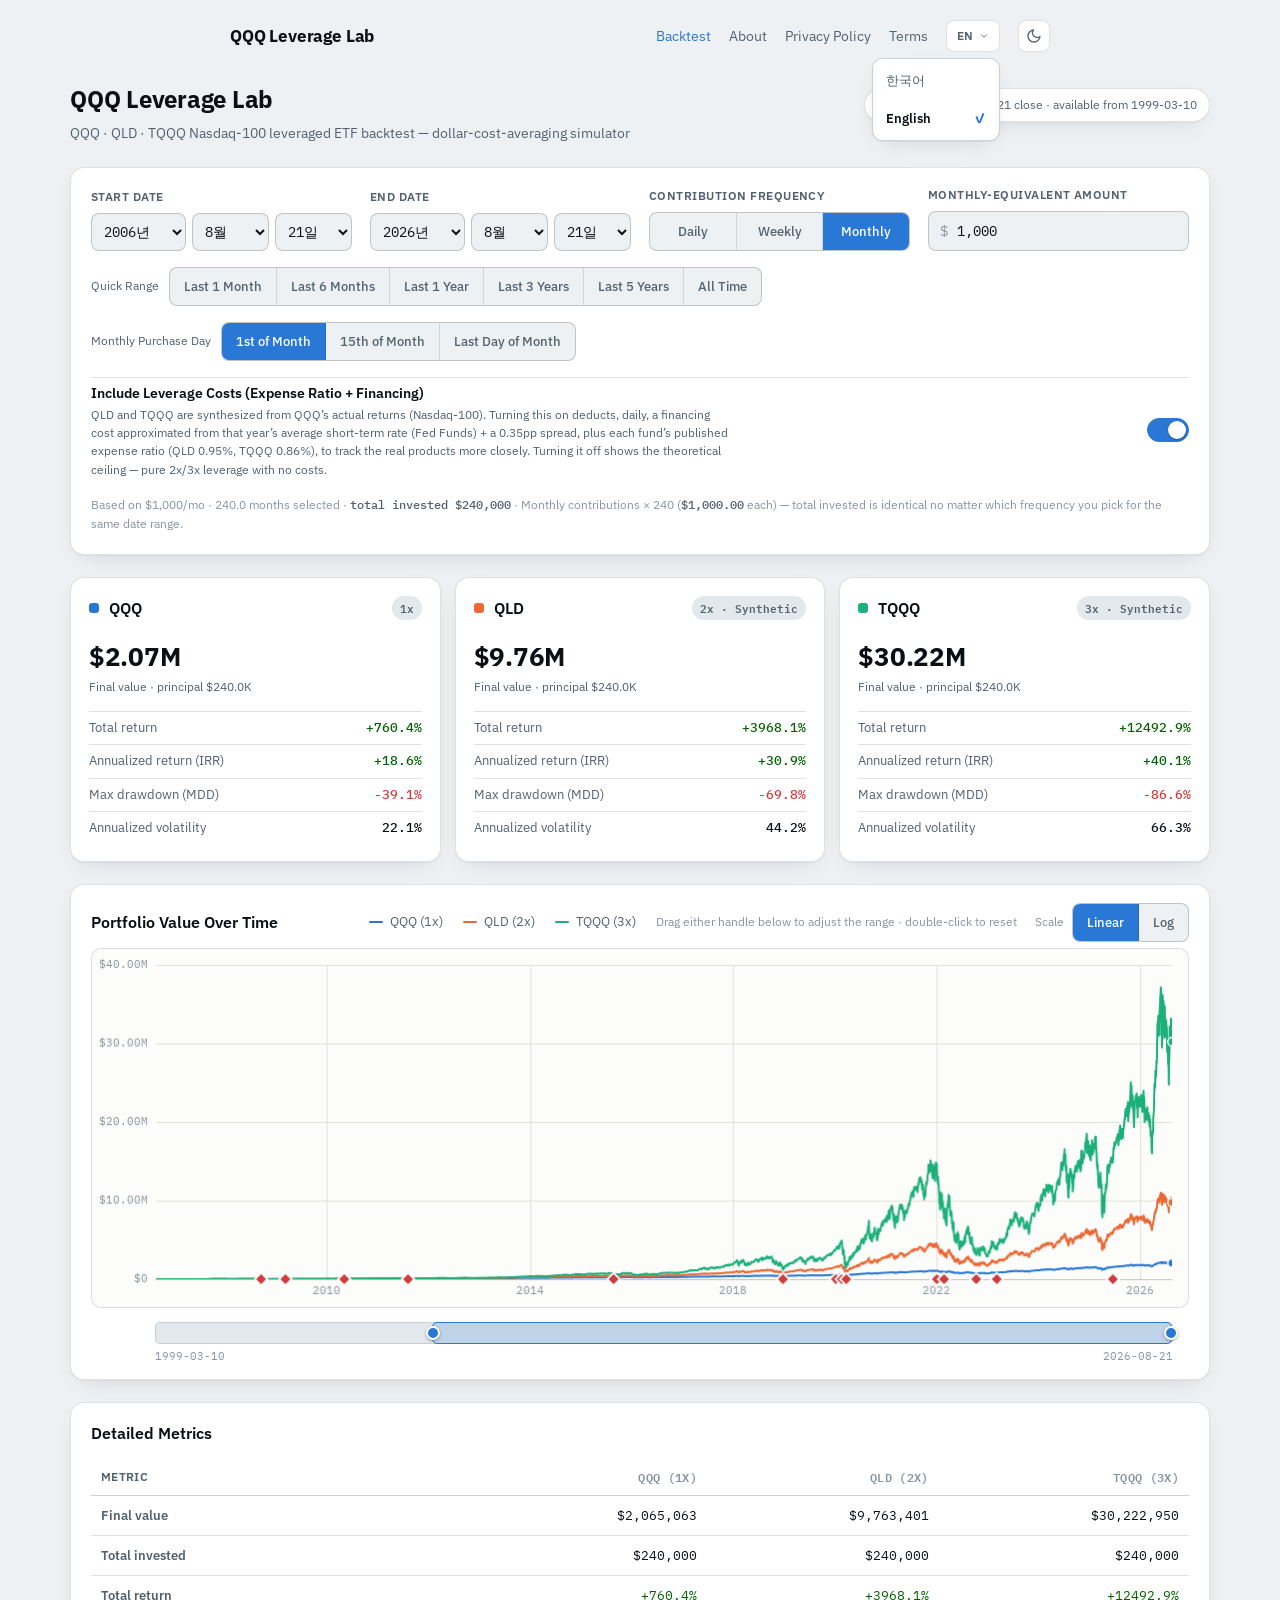
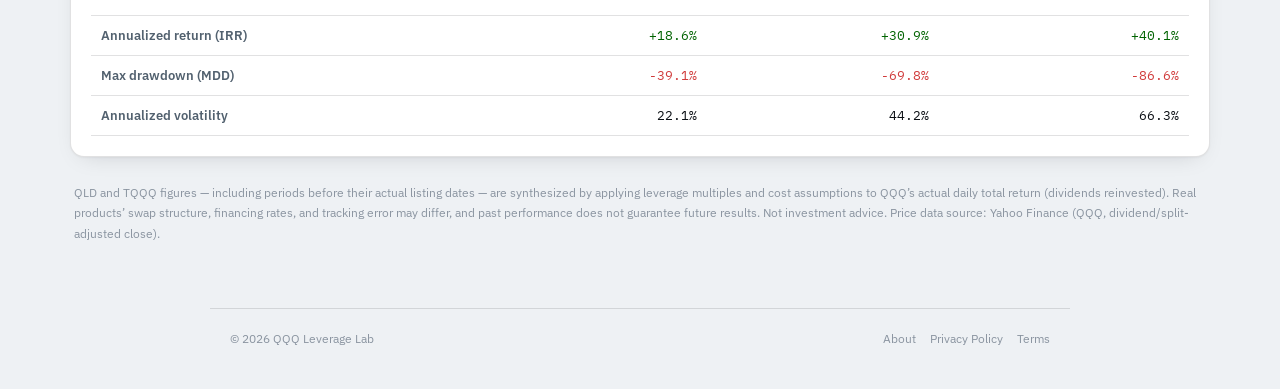
==== commit eb4c0cb1: "Cache-bust shared JS/CSS assets to fix stale i18n.js after deploys" ====
--- a/index.html
+++ b/index.html
@@ -10,7 +10,7 @@
 <link rel="preconnect" href="https://fonts.googleapis.com">
 <link rel="preconnect" href="https://fonts.gstatic.com" crossorigin>
 <link href="https://fonts.googleapis.com/css2?family=IBM+Plex+Mono:wght@400;500;600&family=IBM+Plex+Sans:wght@400;500;600;700&display=swap" rel="stylesheet">
-<link rel="stylesheet" href="assets/site.css">
+<link rel="stylesheet" href="assets/site.css?v3">
 <style>
   :root {
     color-scheme: light;
@@ -763,7 +763,7 @@
 </footer>
 
 <script>
-const QQQ_RAW = [["1999-03-10",43.0271],["1999-03-11",43.2377],["1999-03-12",42.1844],["1999-03-15",43.3957],["1999-03-16",43.7644],["1999-03-17",43.4484],["1999-03-18",44.291],["1999-03-19",43.1587],["1999-03-22",42.6321],["1999-03-23",41.1311],["1999-03-24",42.5267],["1999-03-25",44.0803],["1999-03-26",43.6064],["1999-03-29",45.1863],["1999-03-30",44.8703],["1999-03-31",44.212],["1999-04-01",45.1336],["1999-04-05",46.7662],["1999-04-06",46.8584],["1999-04-07",46.3713],["1999-04-08",46.7399],["1999-04-09",47.0296],["1999-04-12",46.7136],["1999-04-13",46.0816],["1999-04-14",44.5017],["1999-04-15",45.1073],["1999-04-16",43.7907],["1999-04-19",41.7368],["1999-04-20",42.6847],["1999-04-21",44.7913],["1999-04-22",46.0026],["1999-04-23",46.6082],["1999-04-26",47.6813],["1999-04-27",46.9506],["1999-04-28",45.3443],["1999-04-29",44.9756],["1999-04-30",45.2653],["1999-05-03",45.0283],["1999-05-04",44.3173],["1999-05-05",45.6603],["1999-05-06",44.0014],["1999-05-07",44.6333],["1999-05-10",45.081],["1999-05-11",45.7919],["1999-05-12",46.7399],["1999-05-13",45.871],["1999-05-14",45.002],["1999-05-17",45.8117],["1999-05-18",45.6076],["1999-05-19",46.2396],["1999-05-20",44.9691],["1999-05-21",44.5543],["1999-05-24",43.422],["1999-05-25",42.0001],["1999-05-26",43.1719],["1999-05-27",43.1324],["1999-05-28",43.8434],["1999-06-01",42.8691],["1999-06-02",43.5932],["1999-06-03",42.9744],["1999-06-04",44.291],["1999-06-07",45.2126],["1999-06-08",44.0803],["1999-06-09",44.8177],["1999-06-10",44.3042],["1999-06-11",43.6327],["1999-06-14",42.8098],["1999-06-15",43.4484],["1999-06-16",45.68],["1999-06-17",46.1869],["1999-06-18",46.3976],["1999-06-21",47.7866],["1999-06-22",46.3449],["1999-06-23",47.0756],["1999-06-24",46.1409],["1999-06-25",46.0816],["1999-06-28",47.1744],["1999-06-29",47.8195],["1999-06-30",48.5568],["1999-07-01",48.886],["1999-07-02",49.5048],["1999-07-06",49.1888],["1999-07-07",49.2678],["1999-07-08",49.9261],["1999-07-09",50.4264],["1999-07-12",50.1631],["1999-07-13",49.9261],["1999-07-14",50.7754],["1999-07-15",51.2427],["1999-07-16",51.7167],["1999-07-19",51.1901],["1999-07-20",49.2152],["1999-07-21",49.4521],["1999-07-22",48.1948],["1999-07-23",48.2672],["1999-07-26",47.0822],["1999-07-27",48.0302],["1999-07-28",48.9716],["1999-07-29",47.9249],["1999-07-30",47.6879],["1999-08-02",47.5562],["1999-08-03",47.2468],["1999-08-04",46.391],["1999-08-05",47.1283],["1999-08-06",46.6214],["1999-08-09",46.0224],["1999-08-10",45.6076],["1999-08-11",47.1086],["1999-08-12",46.5556],["1999-08-13",48.5832],["1999-08-16",48.9716],["1999-08-17",49.2152],["1999-08-18",48.6622],["1999-08-19",48.0829],["1999-08-20",48.8465],["1999-08-23",50.4001],["1999-08-24",50.7424],["1999-08-25",51.8221],["1999-08-26",50.9597],["1999-08-27",50.4528],["1999-08-30",49.7418],["1999-08-31",50.2948],["1999-09-01",50.6569],["1999-09-02",50.4791],["1999-09-03",52.7963],["1999-09-07",52.5594],["1999-09-08",51.8484],["1999-09-09",52.5857],["1999-09-10",53.1913],["1999-09-13",52.5528],["1999-09-14",52.8424],["1999-09-15",51.8221],["1999-09-16",51.7957],["1999-09-17",53.3493],["1999-09-20",53.4744],["1999-09-21",52.1907],["1999-09-22",52.7437],["1999-09-23",50.5581],["1999-09-24",50.624],["1999-09-27",50.9794],["1999-09-28",51.2164],["1999-09-29",50.1895],["1999-09-30",50.7161],["1999-10-01",50.7358],["1999-10-04",51.8747],["1999-10-05",52.2434],["1999-10-06",53.2901],["1999-10-07",53.165],["1999-10-08",53.7246],["1999-10-11",54.4816],["1999-10-12",53.244],["1999-10-13",51.6641],["1999-10-14",51.9866],["1999-10-15",50.4528],["1999-10-18",49.8142],["1999-10-19",50.0841],["1999-10-20",51.6114],["1999-10-21",52.454],["1999-10-22",52.217],["1999-10-25",52.2434],["1999-10-26",51.8221],["1999-10-27",51.7431],["1999-10-28",53.5337],["1999-10-29",55.4033],["1999-11-01",55.1136],["1999-11-02",55.1465],["1999-11-03",56.2459],["1999-11-04",56.8779],["1999-11-05",57.4572],["1999-11-08",58.6158],["1999-11-09",58.2208],["1999-11-10",58.9845],["1999-11-11",60.0378],["1999-11-12",60.8277],["1999-11-15",60.7092],["1999-11-16",62.2497],["1999-11-17",61.407],["1999-11-18",63.2898],["1999-11-19",63.856],["1999-11-22",62.8817],["1999-11-23",63.1713],["1999-11-24",65.2516],["1999-11-26",65.4623],["1999-11-29",64.3826],["1999-11-30",61.9337],["1999-12-01",63.2766],["1999-12-02",65.2845],["1999-12-03",66.6735],["1999-12-06",67.2791],["1999-12-07",67.2791],["1999-12-08",66.4628],["1999-12-09",66.7788],["1999-12-10",67.3318],["1999-12-13",68.2468],["1999-12-14",67.0158],["1999-12-15",68.3061],["1999-12-16",69.9914],["1999-12-17",70.597],["1999-12-20",71.5187],["1999-12-21",75.3632],["1999-12-22",75.1262],["1999-12-23",76.0215],["1999-12-27",75.5738],["1999-12-28",75.0999],["1999-12-29",77.9437],["1999-12-30",77.1011],["1999-12-31",76.9958],["2000-01-03",79.8397],["2000-01-04",74.3625],["2000-01-05",72.4666],["2000-01-06",67.4898],["2000-01-07",75.8372],["2000-01-10",77.9437],["2000-01-11",74.1519],["2000-01-12",72.5193],["2000-01-13",76.8905],["2000-01-14",78.681],["2000-01-18",79.1024],["2000-01-19",80.893],["2000-01-20",80.103],["2000-01-21",81.1036],["2000-01-24",77.2064],["2000-01-25",78.3651],["2000-01-26",75.2052],["2000-01-27",76.3111],["2000-01-28",72.4666],["2000-01-31",75.5738],["2000-02-01",77.6014],["2000-02-02",78.2597],["2000-02-03",81.3143],["2000-02-04",81.8673],["2000-02-07",82.9995],["2000-02-08",86.4755],["2000-02-09",83.4209],["2000-02-10",86.1595],["2000-02-11",84.1582],["2000-02-14",84.0529],["2000-02-15",84.6585],["2000-02-16",84.2635],["2000-02-17",86.0541],["2000-02-18",82.9469],["2000-02-22",83.2102],["2000-02-23",87.8447],["2000-02-24",89.7406],["2000-02-25",87.6867],["2000-02-28",87.634],["2000-02-29",89.9513],["2000-03-01",90.6886],["2000-03-02",88.5886],["2000-03-03",93.5852],["2000-03-06",94.3225],["2000-03-07",92.9005],["2000-03-08",93.7431],["2000-03-09",96.903],["2000-03-10",96.4818],["2000-03-13",93.9538],["2000-03-14",90.4779],["2000-03-15",86.6861],["2000-03-16",91.6366],["2000-03-17",93.3745],["2000-03-20",90.7413],["2000-03-21",94.1645],["2000-03-22",96.0604],["2000-03-23",97.7457],["2000-03-24",99.0623],["2000-03-27",99.2203],["2000-03-28",96.6923],["2000-03-29",92.6899],["2000-03-30",90.3726],["2000-03-31",92.2685],["2000-04-03",86.7388],["2000-04-04",85.8961],["2000-04-05",84.3688],["2000-04-06",86.3701],["2000-04-07",89.846],["2000-04-10",84.3688],["2000-04-11",82.3675],["2000-04-12",77.5224],["2000-04-13",74.1519],["2000-04-14",67.7268],["2000-04-17",75.5212],["2000-04-18",77.5224],["2000-04-19",75.1525],["2000-04-20",73.52],["2000-04-24",71.4133],["2000-04-25",76.2322],["2000-04-26",73.6253],["2000-04-27",76.8905],["2000-04-28",79.8397],["2000-05-01",80.577],["2000-05-02",75.9425],["2000-05-03",75.0999],["2000-05-04",75.2579],["2000-05-05",77.0485],["2000-05-08",74.0466],["2000-05-09",72.4666],["2000-05-10",67.2002],["2000-05-11",71.308],["2000-05-12",71.308],["2000-05-15",74.4152],["2000-05-16",76.5218],["2000-05-17",74.9418],["2000-05-18",72.2559],["2000-05-19",68.8327],["2000-05-22",68.7801],["2000-05-23",63.0396],["2000-05-24",66.9895],["2000-05-25",65.5149],["2000-05-26",65.5149],["2000-05-30",72.098],["2000-05-31",70.0441],["2000-06-01",73.6253],["2000-06-02",78.8917],["2000-06-05",79.0892],["2000-06-06",76.8905],["2000-06-07",78.9444],["2000-06-08",78.5758],["2000-06-09",78.9971],["2000-06-12",76.4692],["2000-06-13",79.4184],["2000-06-14",77.6277],["2000-06-15",78.9971],["2000-06-16",79.4184],["2000-06-19",82.5782],["2000-06-20",82.2623],["2000-06-21",83.3156],["2000-06-22",80.2609],["2000-06-23",77.1011],["2000-06-26",79.2077],["2000-06-27",78.2597],["2000-06-28",79.2077],["2000-06-29",77.2196],["2000-06-30",78.7337],["2000-07-03",80.2609],["2000-07-05",77.1538],["2000-07-06",79.2077],["2000-07-07",80.8403],["2000-07-10",79.6158],["2000-07-11",80.0503],["2000-07-12",81.9463],["2000-07-13",82.9995],["2000-07-14",84.7902],["2000-07-17",85.7381],["2000-07-18",83.8422],["2000-07-19",81.9463],["2000-07-20",84.5795],["2000-07-21",81.7357],["2000-07-24",80.0503],["2000-07-25",80.6823],["2000-07-26",80.577],["2000-07-27",77.4171],["2000-07-28",73.204],["2000-07-31",75.3632],["2000-08-01",74.3625],["2000-08-02",73.0459],["2000-08-03",76.2058],["2000-08-04",75.9425],["2000-08-07",77.7331],["2000-08-08",79.313],["2000-08-09",77.2064],["2000-08-10",75.6792],["2000-08-11",76.7325],["2000-08-14",78.3651],["2000-08-15",78.3651],["2000-08-16",79.1551],["2000-08-17",80.6823],["2000-08-18",80.2609],["2000-08-21",80.4716],["2000-08-22",80.4716],["2000-08-23",81.7883],["2000-08-24",83.0522],["2000-08-25",82.6046],["2000-08-28",82.9995],["2000-08-29",83.4209],["2000-08-30",83.3156],["2000-08-31",85.6328],["2000-09-01",86.4755],["2000-09-05",83.8422],["2000-09-06",80.893],["2000-09-07",82.6836],["2000-09-08",80.1557],["2000-09-11",78.2071],["2000-09-12",76.9958],["2000-09-13",78.7864],["2000-09-14",78.3651],["2000-09-15",76.9431],["2000-09-18",75.7318],["2000-09-19",78.5231],["2000-09-20",79.7344],["2000-09-21",73.9412],["2000-09-22",78.3124],["2000-09-25",76.2322],["2000-09-26",75.3632],["2000-09-27",75.4685],["2000-09-28",77.1538],["2000-09-29",74.7839],["2000-10-02",73.0986],["2000-10-03",70.7813],["2000-10-04",72.1506],["2000-10-05",72.3613],["2000-10-06",69.9387],["2000-10-09",69.6227],["2000-10-10",65.9889],["2000-10-11",64.9356],["2000-10-12",63.303],["2000-10-13",68.4641],["2000-10-16",69.0961],["2000-10-17",65.9361],["2000-10-18",65.7255],["2000-10-19",71.6767],["2000-10-20",72.7299],["2000-10-23",72.6246],["2000-10-24",69.5174],["2000-10-25",65.6202],["2000-10-26",67.3055],["2000-10-27",67.1738],["2000-10-30",64.6854],["2000-10-31",68.8459],["2000-11-01",68.2534],["2000-11-02",69.0961],["2000-11-03",69.9914],["2000-11-06",69.4647],["2000-11-07",69.2014],["2000-11-08",63.7901],["2000-11-09",63.7769],["2000-11-10",60.4591],["2000-11-13",60.5512],["2000-11-14",63.9086],["2000-11-15",65.1989],["2000-11-16",61.407],["2000-11-17",61.3675],["2000-11-20",58.866],["2000-11-21",58.7738],["2000-11-22",56.1406],["2000-11-24",59.3531],["2000-11-27",58.6158],["2000-11-28",55.1531],["2000-11-29",53.0333],["2000-11-30",53.0728],["2000-12-01",53.9287],["2000-12-04",54.7713],["2000-12-05",59.5638],["2000-12-06",57.2992],["2000-12-07",56.0352],["2000-12-08",57.2992],["2000-12-11",62.671],["2000-12-12",60.3801],["2000-12-13",57.918],["2000-12-14",55.0873],["2000-12-15",53.8233],["2000-12-18",53.9287],["2000-12-19",49.8208],["2000-12-20",46.9637],["2000-12-21",47.2402],["2000-12-22",50.9794],["2000-12-26",51.2954],["2000-12-27",51.8747],["2000-12-28",51.7694],["2000-12-29",49.1888],["2001-01-02",45.0283],["2001-01-03",52.612],["2001-01-04",51.6641],["2001-01-05",47.7142],["2001-01-08",48.2409],["2001-01-09",48.2409],["2001-01-10",50.7161],["2001-01-11",52.1907],["2001-01-12",52.8622],["2001-01-16",52.2302],["2001-01-17",53.8233],["2001-01-18",56.0879],["2001-01-19",55.8772],["2001-01-22",55.9299],["2001-01-23",57.1017],["2001-01-24",56.5619],["2001-01-25",54.35],["2001-01-26",55.2321],["2001-01-29",56.4566],["2001-01-30",56.2459],["2001-01-31",54.1814],["2001-02-01",54.8977],["2001-02-02",51.8642],["2001-02-05",51.8221],["2001-02-06",51.9063],["2001-02-07",51.0637],["2001-02-08",49.5385],["2001-02-09",47.5246],["2001-02-12",48.0976],["2001-02-13",46.5556],["2001-02-14",48.4094],["2001-02-15",49.2099],["2001-02-16",46.4545],["2001-02-20",44.6512],["2001-02-21",43.3957],["2001-02-22",42.9744],["2001-02-23",43.1261],["2001-02-26",43.9434],["2001-02-27",41.2891],["2001-02-28",39.983],["2001-03-01",41.1206],["2001-03-02",39.3511],["2001-03-05",40.0673],["2001-03-06",41.6262],["2001-03-07",41.643],["2001-03-08",40.8678],["2001-03-09",38.0028],["2001-03-12",35.6435],["2001-03-13",37.4551],["2001-03-14",36.8653],["2001-03-15",35.5171],["2001-03-16",34.7166],["2001-03-19",36.4524],["2001-03-20",34.0003],["2001-03-21",34.0003],["2001-03-22",36.0648],["2001-03-23",36.0648],["2001-03-26",35.2306],["2001-03-27",36.444],["2001-03-28",33.4526],["2001-03-29",32.8206],["2001-03-30",32.9892],["2001-04-02",31.5146],["2001-04-03",29.2057],["2001-04-04",28.6917],["2001-04-05",31.4387],["2001-04-06",30.2927],["2001-04-09",31.2196],["2001-04-10",33.5369],["2001-04-11",34.548],["2001-04-12",36.0648],["2001-04-16",33.9161],["2001-04-17",34.7587],["2001-04-18",38.382],["2001-04-19",40.6993],["2001-04-20",40.7835],["2001-04-23",38.045],["2001-04-24",37.3287],["2001-04-25",38.0028],["2001-04-26",37.0338],["2001-04-27",38.045],["2001-04-30",38.8876],["2001-05-01",40.4886],["2001-05-02",41.2723],["2001-05-03",39.4353],["2001-05-04",40.615],["2001-05-07",39.7724],["2001-05-08",40.615],["2001-05-09",39.2247],["2001-05-10",38.5674],["2001-05-11",38.382],["2001-05-14",37.7669],["2001-05-15",38.045],["2001-05-16",39.7303],["2001-05-17",40.3622],["2001-05-18",40.4802],["2001-05-21",43.0165],["2001-05-22",42.8901],["2001-05-23",40.9942],["2001-05-24",42.0475],["2001-05-25",41.2807],["2001-05-29",38.8623],["2001-05-30",37.4383],["2001-05-31",37.6911],["2001-06-01",38.8034],["2001-06-04",38.618],["2001-06-05",40.3201],["2001-06-06",40.0083],["2001-06-07",41.0363],["2001-06-08",39.8988],["2001-06-11",38.8034],["2001-06-12",38.5927],["2001-06-13",37.5394],["2001-06-14",35.6013],["2001-06-15",35.8963],["2001-06-18",35.416],["2001-06-19",35.239],["2001-06-20",36.0395],["2001-06-21",36.5282],["2001-06-22",36.444],["2001-06-25",36.5367],["2001-06-26",36.6631],["2001-06-27",36.899],["2001-06-28",37.3708],["2001-06-29",38.5084],["2001-07-02",38.2978],["2001-07-03",38.4579],["2001-07-05",36.6125],["2001-07-06",35.0958],["2001-07-09",35.3991],["2001-07-10",34.1267],["2001-07-11",34.548],["2001-07-12",36.7389],["2001-07-13",36.3597],["2001-07-16",35.6856],["2001-07-17",36.4861],["2001-07-18",35.0958],["2001-07-19",35.93],["2001-07-20",35.0958],["2001-07-23",34.2194],["2001-07-24",33.8318],["2001-07-25",34.1267],["2001-07-26",34.6323],["2001-07-27",35.3485],["2001-07-30",35.1379],["2001-07-31",35.1884],["2001-08-01",36.3176],["2001-08-02",37.0001],["2001-08-03",36.385],["2001-08-06",35.812],["2001-08-07",35.6266],["2001-08-08",34.1267],["2001-08-09",34.27],["2001-08-10",33.9413],["2001-08-13",34.6323],["2001-08-14",34.211],["2001-08-15",32.947],["2001-08-16",33.3347],["2001-08-17",31.8179],["2001-08-20",32.2561],["2001-08-21",30.9163],["2001-08-22",31.7589],["2001-08-23",31.4471],["2001-08-24",33.1156],["2001-08-27",33.1577],["2001-08-28",32.1212],["2001-08-29",31.6494],["2001-08-30",30.4781],["2001-08-31",30.8657],["2001-09-04",29.8883],["2001-09-05",29.7703],["2001-09-06",28.5653],["2001-09-07",28.3968],["2001-09-10",28.7339],["2001-09-17",26.2902],["2001-09-18",25.7004],["2001-09-19",25.2538],["2001-09-20",24.4111],["2001-09-21",23.7539],["2001-09-24",24.9504],["2001-09-25",25.0263],["2001-09-26",24.1583],["2001-09-27",23.9982],["2001-09-28",24.4196],["2001-10-01",24.2089],["2001-10-02",24.2847],["2001-10-03",26.1217],["2001-10-04",26.3745],["2001-10-05",26.7621],["2001-10-08",26.8464],["2001-10-09",26.1975],["2001-10-10",27.3856],["2001-10-11",29.2394],["2001-10-12",29.113],["2001-10-15",28.9866],["2001-10-16",29.4585],["2001-10-17",27.3435],["2001-10-18",28.085],["2001-10-19",28.2704],["2001-10-22",29.0288],["2001-10-23",29.1805],["2001-10-24",29.8124],["2001-10-25",31.009],["2001-10-26",30.3433],["2001-10-29",28.6833],["2001-10-30",28.1271],["2001-10-31",28.5653],["2001-11-01",29.7787],["2001-11-02",29.9978],["2001-11-05",30.9753],["2001-11-06",32.1802],["2001-11-07",32.1381],["2001-11-08",31.8095],["2001-11-09",31.7926],["2001-11-12",32.0201],["2001-11-13",33.1661],["2001-11-14",33.402],["2001-11-15",33.2672],["2001-11-16",33.1745],["2001-11-19",34.1183],["2001-11-20",32.5425],["2001-11-21",32.374],["2001-11-23",33.0987],["2001-11-26",33.9161],["2001-11-27",33.8739],["2001-11-28",32.6521],["2001-11-29",33.6633],["2001-11-30",33.4105],["2001-12-03",32.8375],["2001-12-04",34.4048],["2001-12-05",36.1069],["2001-12-06",36.1575],["2001-12-07",35.1632],["2001-12-10",34.548],["2001-12-11",34.7418],["2001-12-12",35.0199],["2001-12-13",33.5032],["2001-12-14",33.7981],["2001-12-17",34.3795],["2001-12-18",34.7671],["2001-12-19",34.1351],["2001-12-20",32.6858],["2001-12-21",33.2672],["2001-12-24",33.1324],["2001-12-26",33.4442],["2001-12-27",33.7138],["2001-12-28",33.9835],["2001-12-31",32.7869],["2002-01-02",33.7981],["2002-01-03",34.9693],["2002-01-04",35.1126],["2002-01-07",34.725],["2002-01-08",34.9609],["2002-01-09",34.6407],["2002-01-10",34.8682],["2002-01-11",34.4216],["2002-01-14",33.6717],["2002-01-15",33.9919],["2002-01-16",32.6774],["2002-01-17",33.4105],["2002-01-18",32.5173],["2002-01-22",31.5146],["2002-01-23",32.3825],["2002-01-24",32.8122],["2002-01-25",32.7195],["2002-01-28",32.9049],["2002-01-29",32.0033],["2002-01-30",32.2476],["2002-01-31",32.4499],["2002-02-01",32.1381],["2002-02-04",31.1101],["2002-02-05",30.5961],["2002-02-06",30.3854],["2002-02-07",29.6523],["2002-02-08",30.4781],["2002-02-11",30.8657],["2002-02-12",30.6129],["2002-02-13",31.1354],["2002-02-14",31.0764],["2002-02-15",30.1495],["2002-02-19",29.2226],["2002-02-20",29.6186],["2002-02-21",28.2114],["2002-02-22",28.3547],["2002-02-25",29.5007],["2002-02-26",29.3911],["2002-02-27",28.9866],["2002-02-28",28.4642],["2002-03-01",30.1158],["2002-03-04",31.3039],["2002-03-05",31.5314],["2002-03-06",31.6831],["2002-03-07",31.7505],["2002-03-08",32.5847],["2002-03-11",32.4667],["2002-03-12",32.0201],["2002-03-13",31.2449],["2002-03-14",31.0595],["2002-03-15",31.3713],["2002-03-18",31.5483],["2002-03-19",31.4977],["2002-03-20",30.3854],["2002-03-21",31.1944],["2002-03-22",30.9079],["2002-03-25",29.9641],["2002-03-26",30.2422],["2002-03-27",30.0062],["2002-03-28",30.3854],["2002-04-01",30.9669],["2002-04-02",29.5681],["2002-04-03",29.5175],["2002-04-04",29.29],["2002-04-05",28.9614],["2002-04-08",29.3237],["2002-04-09",28.3041],["2002-04-10",28.5148],["2002-04-11",27.807],["2002-04-12",28.2451],["2002-04-15",28.4727],["2002-04-16",29.6608],["2002-04-17",29.5091],["2002-04-18",28.9445],["2002-04-19",29.0372],["2002-04-22",28.3041],["2002-04-23",27.8154],["2002-04-24",27.3856],["2002-04-25",27.3182],["2002-04-26",26.1554],["2002-04-29",26.2228],["2002-04-30",26.7368],["2002-05-01",26.5936],["2002-05-02",25.7088],["2002-05-03",25.06],["2002-05-06",24.4111],["2002-05-07",24.1836],["2002-05-08",26.7705],["2002-05-09",26.0796],["2002-05-10",24.9083],["2002-05-13",25.9194],["2002-05-14",27.4446],["2002-05-15",27.6469],["2002-05-16",27.689],["2002-05-17",27.748],["2002-05-20",27.1413],["2002-05-21",26.3998],["2002-05-22",26.4587],["2002-05-23",26.9896],["2002-05-24",26.3239],["2002-05-28",26.2059],["2002-05-29",25.515],["2002-05-30",25.7341],["2002-05-31",25.3128],["2002-06-03",24.4196],["2002-06-04",24.7398],["2002-06-05",24.9926],["2002-06-06",24.3353],["2002-06-07",23.8466],["2002-06-10",23.8044],["2002-06-11",23.1388],["2002-06-12",23.4758],["2002-06-13",23.3241],["2002-06-14",23.2736],["2002-06-17",24.0657],["2002-06-18",24.4533],["2002-06-19",23.0377],["2002-06-20",22.2961],["2002-06-21",21.7568],["2002-06-24",22.1866],["2002-06-25",21.4535],["2002-06-26",21.6136],["2002-06-27",22.0855],["2002-06-28",21.9928],["2002-07-01",20.9395],["2002-07-02",20.1811],["2002-07-03",20.8552],["2002-07-05",22.195],["2002-07-08",21.3861],["2002-07-09",20.7794],["2002-07-10",20.139],["2002-07-11",20.8973],["2002-07-12",20.8973],["2002-07-15",21.5462],["2002-07-16",21.226],["2002-07-17",21.6136],["2002-07-18",20.8384],["2002-07-19",20.2148],["2002-07-22",19.7177],["2002-07-23",18.875],["2002-07-24",19.903],["2002-07-25",18.7486],["2002-07-26",19.1025],["2002-07-29",20.08],["2002-07-30",20.4845],["2002-07-31",20.0968],["2002-08-01",19.1531],["2002-08-02",18.7486],["2002-08-05",18.0661],["2002-08-06",18.9593],["2002-08-07",19.2121],["2002-08-08",19.8609],["2002-08-09",19.6587],["2002-08-12",19.7177],["2002-08-13",19.0435],["2002-08-14",20.257],["2002-08-15",20.6698],["2002-08-16",20.8131],["2002-08-19",21.3187],["2002-08-20",21.226],["2002-08-21",21.6979],["2002-08-22",22.0433],["2002-08-23",21.1923],["2002-08-26",21.2765],["2002-08-27",20.535],["2002-08-28",19.7851],["2002-08-29",20.0463],["2002-08-30",19.7935],["2002-09-03",19.0773],["2002-09-04",19.1531],["2002-09-05",18.6812],["2002-09-06",19.2542],["2002-09-09",19.448],["2002-09-10",19.9283],["2002-09-11",19.7598],["2002-09-12",19.2205],["2002-09-13",19.3722],["2002-09-16",19.0941],["2002-09-17",18.6896],["2002-09-18",18.479],["2002-09-19",18.1841],["2002-09-20",18.2599],["2002-09-23",17.7122],["2002-09-24",17.7206],["2002-09-25",18.4284],["2002-09-26",18.2009],["2002-09-27",17.9566],["2002-09-30",17.4594],["2002-10-01",18.5211],["2002-10-02",17.906],["2002-10-03",17.4763],["2002-10-04",17.1476],["2002-10-07",16.9875],["2002-10-08",17.0212],["2002-10-09",16.9033],["2002-10-10",17.7627],["2002-10-11",18.7234],["2002-10-14",18.9424],["2002-10-15",19.8525],["2002-10-16",19.1952],["2002-10-17",19.844],["2002-10-18",20.0631],["2002-10-21",20.4676],["2002-10-22",20.3412],["2002-10-23",20.7288],["2002-10-24",20.2064],["2002-10-25",20.8131],["2002-10-28",20.6361],["2002-10-29",20.1558],["2002-10-30",20.6951],["2002-10-31",20.6867],["2002-11-01",21.2765],["2002-11-04",21.8243],["2002-11-05",21.9928],["2002-11-06",22.3046],["2002-11-07",21.5209],["2002-11-08",21.1249],["2002-11-11",20.4845],["2002-11-12",21.0069],["2002-11-13",21.2597],["2002-11-14",21.9928],["2002-11-15",22.2793],["2002-11-18",21.9506],["2002-11-19",21.6136],["2002-11-20",22.5321],["2002-11-21",23.3663],["2002-11-22",23.3578],["2002-11-25",23.5854],["2002-11-26",22.7933],["2002-11-27",23.518],["2002-11-29",23.3578],["2002-12-02",23.5938],["2002-12-03",22.8944],["2002-12-04",22.3888],["2002-12-05",22.077],["2002-12-06",22.3046],["2002-12-09",21.2513],["2002-12-10",21.5715],["2002-12-11",21.6726],["2002-12-12",21.7905],["2002-12-13",21.0996],["2002-12-16",21.7821],["2002-12-17",21.8495],["2002-12-18",21.3861],["2002-12-19",21.1164],["2002-12-20",21.3355],["2002-12-23",21.6304],["2002-12-24",21.3608],["2002-12-26",21.3018],["2002-12-27",20.9142],["2002-12-30",20.7541],["2002-12-31",20.535],["2003-01-02",21.4029],["2003-01-03",21.6389],["2003-01-06",22.1782],["2003-01-07",22.4562],["2003-01-08",21.8243],["2003-01-09",22.4984],["2003-01-10",22.8354],["2003-01-13",22.7006],["2003-01-14",22.8186],["2003-01-15",22.5321],["2003-01-16",22.2793],["2003-01-17",21.3271],["2003-01-21",21.0912],["2003-01-22",21.0069],["2003-01-23",21.4956],["2003-01-24",20.9142],["2003-01-27",20.6698],["2003-01-28",20.8805],["2003-01-29",21.1923],["2003-01-30",20.6446],["2003-01-31",20.594],["2003-02-03",20.6361],["2003-02-04",20.3833],["2003-02-05",20.2907],["2003-02-06",20.4002],["2003-02-07",20.0631],["2003-02-10",20.2401],["2003-02-11",20.3496],["2003-02-12",20.0716],["2003-02-13",20.1727],["2003-02-14",20.6361],["2003-02-18",21.2765],["2003-02-19",21.1333],["2003-02-20",21.049],["2003-02-21",21.2091],["2003-02-24",20.8468],["2003-02-25",20.8721],["2003-02-26",20.4086],["2003-02-27",20.8721],["2003-02-28",21.2007],["2003-03-03",20.771],["2003-03-04",20.6446],["2003-03-05",20.6867],["2003-03-06",20.6361],["2003-03-07",20.6783],["2003-03-10",20.2317],["2003-03-11",20.0547],["2003-03-12",20.4171],["2003-03-13",21.5883],["2003-03-14",21.6726],["2003-03-17",22.4141],["2003-03-18",22.6922],["2003-03-19",22.4984],["2003-03-20",22.5826],["2003-03-21",22.8944],["2003-03-24",21.9422],["2003-03-25",22.254],["2003-03-26",22.3804],["2003-03-27",22.2203],["2003-03-28",21.9759],["2003-03-31",21.2765],["2003-04-01",21.4451],["2003-04-02",22.0349],["2003-04-03",22.313],["2003-04-04",21.9506],["2003-04-07",21.9844],["2003-04-08",21.9591],["2003-04-09",21.4535],["2003-04-10",21.7147],["2003-04-11",21.4956],["2003-04-14",21.9338],["2003-04-15",22.1445],["2003-04-16",22.0939],["2003-04-17",22.5995],["2003-04-21",22.6837],["2003-04-22",23.1135],["2003-04-23",23.282],["2003-04-24",23.1556],["2003-04-25",22.709],["2003-04-28",23.1556],["2003-04-29",23.3663],["2003-04-30",23.1303],["2003-05-01",23.3326],["2003-05-02",23.8297],["2003-05-05",23.8044],["2003-05-06",24.1078],["2003-05-07",23.8382],["2003-05-08",23.4],["2003-05-09",23.9393],["2003-05-12",24.3016],["2003-05-13",24.1499],["2003-05-14",24.0994],["2003-05-15",24.369],["2003-05-16",24.1836],["2003-05-19",23.3326],["2003-05-20",23.4],["2003-05-21",23.3326],["2003-05-22",23.6696],["2003-05-23",23.678],["2003-05-27",24.5207],["2003-05-28",24.5965],["2003-05-29",24.6976],["2003-05-30",25.1021],["2003-06-02",24.9251],["2003-06-03",25.1611],["2003-06-04",25.633],["2003-06-05",25.8183],["2003-06-06",25.3886],["2003-06-09",25.0515],["2003-06-10",25.4307],["2003-06-11",25.7172],["2003-06-12",25.8268],["2003-06-13",25.2453],["2003-06-16",26.0206],["2003-06-17",25.9194],["2003-06-18",26.0543],["2003-06-19",25.633],["2003-06-20",25.5993],["2003-06-23",25.2032],["2003-06-24",25.0094],["2003-06-25",24.8746],["2003-06-26",25.4644],["2003-06-27",25.1358],["2003-06-30",25.2369],["2003-07-01",25.574],["2003-07-02",26.0964],["2003-07-03",25.7678],["2003-07-07",26.8716],["2003-07-08",27.2003],["2003-07-09",27.1329],["2003-07-10",26.6273],["2003-07-11",26.8295],["2003-07-14",27.1497],["2003-07-15",27.1834],["2003-07-16",27.0991],["2003-07-17",26.2734],["2003-07-18",26.3576],["2003-07-21",26.0206],["2003-07-22",26.4082],["2003-07-23",26.6273],["2003-07-24",26.2734],["2003-07-25",26.7958],["2003-07-28",26.8716],["2003-07-29",26.6694],["2003-07-30",26.4756],["2003-07-31",26.7958],["2003-08-01",26.5093],["2003-08-04",26.5009],["2003-08-05",25.456],["2003-08-06",25.4392],["2003-08-07",25.5403],["2003-08-08",25.338],["2003-08-11",25.6161],["2003-08-12",26.0037],["2003-08-13",26.0121],["2003-08-14",26.0374],["2003-08-15",26.2649],["2003-08-18",26.939],["2003-08-19",27.2761],["2003-08-20",27.2087],["2003-08-21",27.5036],["2003-08-22",27.3351],["2003-08-25",27.3941],["2003-08-26",27.4193],["2003-08-27",27.6384],["2003-08-28",27.8828],["2003-08-29",28.1356],["2003-09-02",28.54],["2003-09-03",28.5232],["2003-09-04",28.7844],["2003-09-05",28.599],["2003-09-08",29.0709],["2003-09-09",28.7254],["2003-09-10",28.0345],["2003-09-11",28.3462],["2003-09-12",28.4979],["2003-09-15",28.2198],["2003-09-16",28.9866],["2003-09-17",28.8687],["2003-09-18",29.3068],["2003-09-19",29.1383],["2003-09-22",28.5822],["2003-09-23",29.0878],["2003-09-24",27.9923],["2003-09-25",27.63],["2003-09-26",27.4531],["2003-09-29",27.9249],["2003-09-30",27.3182],["2003-10-01",27.9334],["2003-10-02",28.026],["2003-10-03",28.8097],["2003-10-06",29.0204],["2003-10-07",29.1973],["2003-10-08",29.0119],["2003-10-09",29.231],["2003-10-10",29.5007],["2003-10-13",29.6945],["2003-10-14",29.7703],["2003-10-15",29.6439],["2003-10-16",29.8798],["2003-10-17",29.1636],["2003-10-20",29.5259],["2003-10-21",29.7029],["2003-10-22",29.1299],["2003-10-23",28.7928],["2003-10-24",28.8181],["2003-10-27",28.8265],["2003-10-28",29.7956],["2003-10-29",29.7619],["2003-10-30",29.8208],["2003-10-31",29.6439],["2003-11-03",30.1326],["2003-11-04",29.9304],["2003-11-05",30.2],["2003-11-06",30.2843],["2003-11-07",30.0231],["2003-11-10",29.6523],["2003-11-11",29.5428],["2003-11-12",30.1748],["2003-11-13",30.1411],["2003-11-14",29.5259],["2003-11-17",29.2226],["2003-11-18",28.5485],["2003-11-19",28.8265],["2003-11-20",28.5485],["2003-11-21",28.8434],["2003-11-24",29.6439],["2003-11-25",29.6439],["2003-11-26",29.7787],["2003-11-28",29.8124],["2003-12-01",30.2506],["2003-12-02",30.0821],["2003-12-03",29.7029],["2003-12-04",30.0231],["2003-12-05",29.5259],["2003-12-08",29.6945],["2003-12-09",29.0119],["2003-12-10",29.1215],["2003-12-11",29.745],["2003-12-12",29.6945],["2003-12-15",29.3068],["2003-12-16",29.3658],["2003-12-17",29.4164],["2003-12-18",29.9641],["2003-12-19",29.8798],["2003-12-22",29.9725],["2003-12-23",30.2],["2003-12-24",30.2624],["2003-12-26",30.2203],["2003-12-29",30.7176],["2003-12-30",30.8188],["2003-12-31",30.7345],["2004-01-02",30.6502],["2004-01-05",31.2655],["2004-01-06",31.4763],["2004-01-07",31.7629],["2004-01-08",32.0158],["2004-01-09",31.805],["2004-01-12",32.3108],["2004-01-13",31.9905],["2004-01-14",32.1001],["2004-01-15",32.1844],["2004-01-16",32.5132],["2004-01-20",32.4878],["2004-01-21",32.353],["2004-01-22",32.1591],["2004-01-23",32.0411],["2004-01-26",32.53],["2004-01-27",31.8135],["2004-01-28",31.274],["2004-01-29",31.392],["2004-01-30",31.2487],["2004-02-02",31.1644],["2004-02-03",31.1307],["2004-02-04",30.6249],["2004-02-05",30.7429],["2004-02-06",31.2993],["2004-02-09",31.2908],["2004-02-10",31.3414],["2004-02-11",31.6786],["2004-02-12",31.4004],["2004-02-13",31.1391],["2004-02-17",31.5606],["2004-02-18",31.6533],["2004-02-19",31.1728],["2004-02-20",31.0717],["2004-02-23",30.7261],["2004-02-24",30.6502],["2004-02-25",30.8356],["2004-02-26",30.9115],["2004-02-27",30.8272],["2004-03-01",31.2318],["2004-03-02",30.8693],["2004-03-03",30.7008],["2004-03-04",30.9874],["2004-03-05",30.8778],["2004-03-08",30.1528],["2004-03-09",30.0601],["2004-03-10",29.6639],["2004-03-11",29.3942],["2004-03-12",29.9337],["2004-03-15",29.411],["2004-03-16",29.4616],["2004-03-17",29.9252],["2004-03-18",29.7904],["2004-03-19",29.293],["2004-03-22",28.9221],["2004-03-23",28.6861],["2004-03-24",29.0148],["2004-03-25",29.7904],["2004-03-26",29.6892],["2004-03-29",30.1697],["2004-03-30",30.2709],["2004-03-31",30.2118],["2004-04-01",30.4816],["2004-04-02",31.274],["2004-04-05",31.569],["2004-04-06",31.1728],["2004-04-07",31.1391],["2004-04-08",31.1391],["2004-04-12",31.333],["2004-04-13",30.8778],["2004-04-14",31.0295],["2004-04-15",30.4732],["2004-04-16",30.4226],["2004-04-19",30.7935],["2004-04-20",30.077],["2004-04-21",30.3383],["2004-04-22",31.1222],["2004-04-23",31.3667],["2004-04-26",31.1391],["2004-04-27",31.0801],["2004-04-28",30.5153],["2004-04-29",30.0433],["2004-04-30",29.3099],["2004-05-03",29.588],["2004-05-04",29.7145],["2004-05-05",29.9505],["2004-05-06",29.7229],["2004-05-07",29.4785],["2004-05-10",29.2256],["2004-05-11",29.6639],["2004-05-12",29.7229],["2004-05-13",29.5122],["2004-05-14",29.293],["2004-05-17",29.0148],["2004-05-18",29.2762],["2004-05-19",29.2424],["2004-05-20",29.3773],["2004-05-21",29.5206],["2004-05-24",29.7229],["2004-05-25",30.313],["2004-05-26",30.5069],["2004-05-27",30.7008],["2004-05-28",30.8104],["2004-06-01",30.7682],["2004-06-02",30.7008],["2004-06-03",30.3299],["2004-06-04",30.5069],["2004-06-07",31.2318],["2004-06-08",31.274],["2004-06-09",30.8356],["2004-06-10",31.0548],["2004-06-14",30.6165],["2004-06-15",31.0127],["2004-06-16",30.9621],["2004-06-17",30.6755],["2004-06-18",30.7176],["2004-06-21",30.4732],["2004-06-22",30.9199],["2004-06-23",31.2908],["2004-06-24",31.2318],["2004-06-25",31.4679],["2004-06-28",31.2066],["2004-06-29",31.5016],["2004-06-30",31.8135],["2004-07-01",31.2234],["2004-07-02",31.038],["2004-07-06",30.372],["2004-07-07",30.431],["2004-07-08",30.0938],["2004-07-09",30.136],["2004-07-12",30.0095],["2004-07-13",29.9674],["2004-07-14",29.6639],["2004-07-15",29.5628],["2004-07-16",29.2256],["2004-07-19",29.1666],["2004-07-20",29.8662],["2004-07-21",28.998],["2004-07-22",29.3942],["2004-07-23",28.8378],["2004-07-26",28.7114],["2004-07-27",29.1076],["2004-07-28",28.9811],["2004-07-29",29.3183],["2004-07-30",29.411],["2004-08-02",29.47],["2004-08-03",28.8547],["2004-08-04",28.8631],["2004-08-05",28.3236],["2004-08-06",27.5818],["2004-08-09",27.6492],["2004-08-10",27.9948],["2004-08-11",27.7504],["2004-08-12",27.3711],["2004-08-13",27.4132],["2004-08-16",27.7251],["2004-08-17",28.037],["2004-08-18",28.5343],["2004-08-19",28.3826],["2004-08-20",28.6692],["2004-08-23",28.7367],["2004-08-24",28.7282],["2004-08-25",29.1244],["2004-08-26",28.998],["2004-08-27",29.1328],["2004-08-30",28.6439],["2004-08-31",28.6777],["2004-09-01",28.8884],["2004-09-02",29.3183],["2004-09-03",28.7788],["2004-09-07",29.0233],["2004-09-08",28.9137],["2004-09-09",29.1581],["2004-09-10",29.6049],["2004-09-13",29.9927],["2004-09-14",30.0348],["2004-09-15",29.7145],["2004-09-16",29.7735],["2004-09-17",29.8662],["2004-09-20",29.8662],["2004-09-21",29.9842],["2004-09-22",29.4616],["2004-09-23",29.4363],["2004-09-24",29.3352],["2004-09-27",29.0823],["2004-09-28",29.1413],["2004-09-29",29.5712],["2004-09-30",29.6218],["2004-10-01",30.431],["2004-10-04",30.608],["2004-10-05",30.6502],["2004-10-06",30.8947],["2004-10-07",30.549],["2004-10-08",29.9927],["2004-10-11",30.136],["2004-10-12",30.0854],["2004-10-13",30.018],["2004-10-14",29.8831],["2004-10-15",30.0348],["2004-10-18",30.4647],["2004-10-19",30.2456],["2004-10-20",30.3889],["2004-10-21",30.8525],["2004-10-22",30.1781],["2004-10-25",30.0348],["2004-10-26",30.195],["2004-10-27",30.9621],["2004-10-28",31.156],["2004-10-29",31.1054],["2004-11-01",31.2234],["2004-11-02",31.3246],["2004-11-03",31.5353],["2004-11-04",31.7123],["2004-11-05",31.9989],["2004-11-08",32.0327],["2004-11-09",31.9652],["2004-11-10",31.8556],["2004-11-11",32.2771],["2004-11-12",32.589],["2004-11-15",32.7323],["2004-11-16",32.53],["2004-11-17",32.9683],["2004-11-18",33.1201],["2004-11-19",32.6059],["2004-11-22",32.9177],["2004-11-23",32.8672],["2004-11-24",33.1538],["2004-11-26",33.0526],["2004-11-29",33.0442],["2004-11-30",32.9768],["2004-12-01",33.6511],["2004-12-02",33.7776],["2004-12-03",33.8282],["2004-12-06",33.9462],["2004-12-07",33.3645],["2004-12-08",33.5584],["2004-12-09",33.7607],["2004-12-10",33.6595],["2004-12-13",33.9546],["2004-12-14",34.1232],["2004-12-15",33.9968],["2004-12-16",33.6764],["2004-12-17",33.5905],["2004-12-20",33.3607],["2004-12-21",33.7692],["2004-12-22",33.8118],["2004-12-23",33.8373],["2004-12-27",33.6926],["2004-12-28",34.016],["2004-12-29",34.0585],["2004-12-30",34.033],["2004-12-31",33.9734],["2005-01-03",33.616],["2005-01-04",33.0033],["2005-01-05",32.799],["2005-01-06",32.6373],["2005-01-07",32.8075],["2005-01-10",32.7905],["2005-01-11",32.5607],["2005-01-12",32.833],["2005-01-13",32.399],["2005-01-14",32.7054],["2005-01-18",32.9522],["2005-01-19",32.4075],["2005-01-20",31.7863],["2005-01-21",31.531],["2005-01-24",31.0884],["2005-01-25",31.2416],["2005-01-26",31.6161],["2005-01-27",31.5735],["2005-01-28",31.4203],["2005-01-31",31.8288],["2005-02-01",31.9309],["2005-02-02",31.982],["2005-02-03",31.6161],["2005-02-04",32.1267],["2005-02-07",32.0586],["2005-02-08",32.1182],["2005-02-09",31.582],["2005-02-10",31.6161],["2005-02-11",32.0841],["2005-02-14",32.2288],["2005-02-15",32.4416],["2005-02-16",32.3224],["2005-02-17",31.8884],["2005-02-18",31.7863],["2005-02-22",31.3948],["2005-02-23",31.4373],["2005-02-24",31.8373],["2005-02-25",32.016],["2005-02-28",31.6757],["2005-03-01",32.0246],["2005-03-02",32.0075],["2005-03-03",31.7437],["2005-03-04",31.9309],["2005-03-07",32.3905],["2005-03-08",32.0671],["2005-03-09",31.9735],["2005-03-10",31.9309],["2005-03-11",31.6331],["2005-03-14",31.7778],["2005-03-15",31.5224],["2005-03-16",31.165],["2005-03-17",31.2416],["2005-03-18",31.0714],["2005-03-21",31.131],["2005-03-22",30.748],["2005-03-23",30.8586],["2005-03-24",30.8672],["2005-03-28",30.9267],["2005-03-29",30.6799],["2005-03-30",31.2586],["2005-03-31",31.1225],["2005-04-01",30.8076],["2005-04-04",31.0289],["2005-04-05",31.114],["2005-04-06",31.0629],["2005-04-07",31.4373],["2005-04-08",31.182],["2005-04-11",31.0459],["2005-04-12",31.199],["2005-04-13",30.6884],["2005-04-14",30.2544],["2005-04-15",29.5651],["2005-04-18",29.5736],["2005-04-19",29.7778],["2005-04-20",29.531],["2005-04-21",30.314],["2005-04-22",29.8629],["2005-04-25",30.1097],["2005-04-26",29.8289],["2005-04-27",29.8714],["2005-04-28",29.5736],["2005-04-29",29.7693],["2005-05-02",29.8884],["2005-05-03",30.0417],["2005-05-04",30.4076],["2005-05-05",30.4331],["2005-05-06",30.5182],["2005-05-09",30.6629],["2005-05-10",30.4416],["2005-05-11",30.5948],["2005-05-12",30.5097],["2005-05-13",30.8416],["2005-05-16",31.0459],["2005-05-17",31.2331],["2005-05-18",31.6586],["2005-05-19",31.9224],["2005-05-20",32.0501],["2005-05-23",32.2118],["2005-05-24",32.3139],["2005-05-25",32.1778],["2005-05-26",32.5011],["2005-05-27",32.5182],["2005-05-31",32.4075],["2005-06-01",32.6714],["2005-06-02",32.9011],["2005-06-03",32.4245],["2005-06-06",32.4331],["2005-06-07",32.1607],["2005-06-08",32.0926],["2005-06-09",32.2969],["2005-06-10",31.9565],["2005-06-13",32.1097],["2005-06-14",31.982],["2005-06-15",32.0841],["2005-06-16",32.2543],["2005-06-17",32.2586],["2005-06-20",32.2586],["2005-06-21",32.2416],["2005-06-22",32.2075],["2005-06-23",31.8497],["2005-06-24",31.492],["2005-06-27",31.3471],["2005-06-28",31.6453],["2005-06-29",31.5771],["2005-06-30",31.3301],["2005-07-01",31.2875],["2005-07-05",31.6112],["2005-07-06",31.4579],["2005-07-07",31.5686],["2005-07-08",32.1734],["2005-07-11",32.4716],["2005-07-12",32.6249],["2005-07-13",32.7016],["2005-07-14",33.0252],["2005-07-15",33.1275],["2005-07-18",32.9912],["2005-07-19",33.3745],["2005-07-20",33.613],["2005-07-21",33.6215],["2005-07-22",33.5789],["2005-07-25",33.4512],["2005-07-26",33.5789],["2005-07-27",33.8345],["2005-07-28",33.9963],["2005-07-29",33.7152],["2005-08-01",33.7749],["2005-08-02",34.1411],["2005-08-03",34.1241],["2005-08-04",33.7919],["2005-08-05",33.63],["2005-08-08",33.383],["2005-08-09",33.6045],["2005-08-10",33.3149],["2005-08-11",33.5875],["2005-08-12",33.4],["2005-08-15",33.6045],["2005-08-16",33.0593],["2005-08-17",33.2552],["2005-08-18",33.0849],["2005-08-19",33.0679],["2005-08-22",33.0849],["2005-08-23",32.9912],["2005-08-24",32.7953],["2005-08-25",32.8719],["2005-08-26",32.7612],["2005-08-29",33.0167],["2005-08-30",32.8975],["2005-08-31",33.2041],["2005-09-01",33.153],["2005-09-02",33.0252],["2005-09-06",33.5108],["2005-09-07",33.5704],["2005-09-08",33.5619],["2005-09-09",33.7493],["2005-09-12",33.843],["2005-09-13",33.7578],["2005-09-14",33.3745],["2005-09-15",33.3575],["2005-09-16",33.5619],["2005-09-19",33.2978],["2005-09-20",33.1615],["2005-09-21",32.7953],["2005-09-22",32.9145],["2005-09-23",33.0082],["2005-09-26",33.0167],["2005-09-27",32.9401],["2005-09-28",32.9486],["2005-09-29",33.3915],["2005-09-30",33.613],["2005-10-03",33.6982],["2005-10-04",33.4767],["2005-10-05",33.0167],["2005-10-06",32.5823],["2005-10-07",32.659],["2005-10-10",32.4801],["2005-10-11",32.3182],["2005-10-12",31.9349],["2005-10-13",32.1819],["2005-10-14",32.4205],["2005-10-17",32.5227],["2005-10-18",32.2927],["2005-10-19",32.9401],["2005-10-20",32.6334],["2005-10-21",32.8378],["2005-10-24",33.3575],["2005-10-25",33.2297],["2005-10-26",33.0593],["2005-10-27",32.3949],["2005-10-28",32.6419],["2005-10-31",33.1104],["2005-11-01",33.0849],["2005-11-02",33.5193],["2005-11-03",34.0219],["2005-11-04",34.1411],["2005-11-07",34.1837],["2005-11-08",34.1923],["2005-11-09",34.2093],["2005-11-10",34.5841],["2005-11-11",34.6778],["2005-11-14",34.6778],["2005-11-15",34.516],["2005-11-16",34.7289],["2005-11-17",35.1889],["2005-11-18",35.3081],["2005-11-21",35.3933],["2005-11-22",35.5211],["2005-11-23",35.6063],["2005-11-25",35.6829],["2005-11-28",35.3848],["2005-11-29",35.2144],["2005-11-30",35.1292],["2005-12-01",35.7852],["2005-12-02",35.8703],["2005-12-05",35.6063],["2005-12-06",35.7255],["2005-12-07",35.6574],["2005-12-08",35.4018],["2005-12-09",35.5381],["2005-12-12",35.6659],["2005-12-13",35.8107],["2005-12-14",35.6914],["2005-12-15",35.7511],["2005-12-16",35.5043],["2005-12-19",34.9407],["2005-12-20",34.9664],["2005-12-21",35.1201],["2005-12-22",35.3506],["2005-12-23",35.3506],["2005-12-27",35.0432],["2005-12-28",35.0005],["2005-12-29",34.77],["2005-12-30",34.5053],["2006-01-03",35.2738],["2006-01-04",35.6409],["2006-01-05",35.7946],["2006-01-06",36.4436],["2006-01-09",36.5887],["2006-01-10",36.6143],["2006-01-11",36.8961],["2006-01-12",36.7168],["2006-01-13",36.6998],["2006-01-17",36.4607],["2006-01-18",36.0423],["2006-01-19",36.307],["2006-01-20",35.2225],["2006-01-23",35.2311],["2006-01-24",35.3848],["2006-01-25",35.2311],["2006-01-26",35.4787],["2006-01-27",35.9569],["2006-01-30",36.0252],["2006-01-31",35.8629],["2006-02-01",35.991],["2006-02-02",35.3762],["2006-02-03",34.9407],["2006-02-06",34.8468],["2006-02-07",34.6931],["2006-02-08",35.0944],["2006-02-09",34.7614],["2006-02-10",34.9749],["2006-02-13",34.5736],["2006-02-14",34.9237],["2006-02-15",35.1457],["2006-02-16",35.4702],["2006-02-17",35.1884],["2006-02-21",34.7956],["2006-02-22",35.2311],["2006-02-23",35.1371],["2006-02-24",35.2311],["2006-02-27",35.6239],["2006-02-28",35.0944],["2006-03-01",35.5726],["2006-03-02",35.5983],["2006-03-03",35.3933],["2006-03-06",35.0859],["2006-03-07",34.881],["2006-03-08",34.8981],["2006-03-09",34.5992],["2006-03-10",34.6333],["2006-03-13",34.7358],["2006-03-14",35.325],["2006-03-15",35.6239],["2006-03-16",35.325],["2006-03-17",35.4181],["2006-03-20",35.5036],["2006-03-21",35.1276],["2006-03-22",35.2131],["2006-03-23",35.1105],["2006-03-24",35.29],["2006-03-27",35.2985],["2006-03-28",35.1533],["2006-03-29",35.8197],["2006-03-30",35.9308],["2006-03-31",35.8283],["2006-04-03",35.871],["2006-04-04",36.0675],["2006-04-05",36.4093],["2006-04-06",36.5119],["2006-04-07",36.1615],["2006-04-10",36.1102],["2006-04-11",35.8197],["2006-04-12",35.8283],["2006-04-13",35.9736],["2006-04-17",35.5976],["2006-04-18",36.2812],["2006-04-19",36.4435],["2006-04-20",36.3153],["2006-04-21",35.8881],["2006-04-24",35.8539],["2006-04-25",35.777],["2006-04-26",35.7685],["2006-04-27",36.1102],["2006-04-28",35.7599],["2006-05-01",35.4096],["2006-05-02",35.5036],["2006-05-03",35.4523],["2006-05-04",35.7428],["2006-05-05",36.0248],["2006-05-08",36.059],["2006-05-09",35.9223],["2006-05-10",35.6061],["2006-05-11",34.8115],["2006-05-12",34.3415],["2006-05-15",34.3159],["2006-05-16",34.0595],["2006-05-17",33.5981],["2006-05-18",33.3674],["2006-05-19",33.6237],["2006-05-22",33.299],["2006-05-23",32.9743],["2006-05-24",33.1965],["2006-05-25",33.6323],["2006-05-26",33.7433],["2006-05-30",33.017],["2006-05-31",33.1709],["2006-06-01",33.957],["2006-06-02",33.8715],["2006-06-05",33.1367],["2006-06-06",33.111],["2006-06-07",32.8632],["2006-06-08",32.812],["2006-06-09",32.5984],["2006-06-12",31.9575],["2006-06-13",31.8293],["2006-06-14",32.154],["2006-06-15",33.0256],["2006-06-16",32.7828],["2006-06-19",32.5177],["2006-06-20",32.5604],["2006-06-21",33.0735],["2006-06-22",32.6545],["2006-06-23",32.6203],["2006-06-26",32.7058],["2006-06-27",32.0902],["2006-06-28",32.3296],["2006-06-29",33.3129],["2006-06-30",33.1504],["2006-07-03",33.3471],["2006-07-05",32.6203],["2006-07-06",32.5861],["2006-07-07",32.227],["2006-07-10",31.9448],["2006-07-11",32.1842],["2006-07-12",31.5771],["2006-07-13",31.047],["2006-07-14",30.7306],["2006-07-17",30.8076],["2006-07-18",30.9102],["2006-07-19",31.312],["2006-07-20",30.8503],["2006-07-21",30.5254],["2006-07-24",31.1325],["2006-07-25",31.312],["2006-07-26",31.2864],["2006-07-27",31.0812],["2006-07-28",31.731],["2006-07-31",31.7225],["2006-08-01",31.1924],["2006-08-02",31.5429],["2006-08-03",31.7396],["2006-08-04",31.5942],["2006-08-07",31.389],["2006-08-08",31.1924],["2006-08-09",31.2351],["2006-08-10",31.4574],["2006-08-11",31.2351],["2006-08-14",31.4403],["2006-08-15",32.2355],["2006-08-16",32.9965],["2006-08-17",33.1162],["2006-08-18",33.1675],["2006-08-21",32.8512],["2006-08-22",32.8597],["2006-08-23",32.6117],["2006-08-24",32.7058],["2006-08-25",32.7657],["2006-08-28",33.0136],["2006-08-29",33.1162],["2006-08-30",33.2701],["2006-08-31",33.2359],["2006-09-01",33.4155],["2006-09-05",33.7404],["2006-09-06",33.0649],["2006-09-07",32.911],["2006-09-08",33.1077],["2006-09-11",33.3129],["2006-09-12",33.9285],["2006-09-13",34.1594],["2006-09-14",34.1936],["2006-09-15",34.3159],["2006-09-18",34.3245],["2006-09-19",34.0935],["2006-09-20",34.5897],["2006-09-21",34.3758],["2006-09-22",34.1106],["2006-09-25",34.7095],["2006-09-26",34.8806],["2006-09-27",34.8378],["2006-09-28",34.9319],["2006-09-29",34.778],["2006-10-02",34.3416],["2006-10-03",34.4871],["2006-10-04",35.334],["2006-10-05",35.5051],["2006-10-06",35.4281],["2006-10-09",35.5479],["2006-10-10",35.6078],["2006-10-11",35.5394],["2006-10-12",36.104],["2006-10-13",36.3008],["2006-10-16",36.335],["2006-10-17",35.9329],["2006-10-18",35.7618],["2006-10-19",35.8474],["2006-10-20",35.9329],["2006-10-23",36.3008],["2006-10-24",36.0527],["2006-10-25",36.3008],["2006-10-26",36.6345],["2006-10-27",36.1126],["2006-10-30",36.3436],["2006-10-31",36.4291],["2006-11-01",35.9329],["2006-11-02",35.9672],["2006-11-03",35.873],["2006-11-06",36.3949],["2006-11-07",36.643],["2006-11-08",36.8141],["2006-11-09",36.643],["2006-11-10",36.8141],["2006-11-13",37.1906],["2006-11-14",37.5841],["2006-11-15",37.7381],["2006-11-16",37.9007],["2006-11-17",37.9007],["2006-11-20",37.9777],["2006-11-21",38.029],["2006-11-22",38.2686],["2006-11-24",38.2001],["2006-11-27",37.336],["2006-11-28",37.4473],["2006-11-29",37.7039],["2006-11-30",37.6782],["2006-12-01",37.3531],["2006-12-04",37.8665],["2006-12-05",38.0033],["2006-12-06",37.8665],["2006-12-07",37.3874],["2006-12-08",37.5585],["2006-12-11",37.6954],["2006-12-12",37.4729],["2006-12-13",37.5414],["2006-12-14",37.9606],["2006-12-15",38.0582],["2006-12-18",37.6813],["2006-12-19",37.5614],["2006-12-20",37.4243],["2006-12-21",37.1588],["2006-12-22",36.7733],["2006-12-26",36.9275],["2006-12-27",37.116],["2006-12-28",36.9361],["2006-12-29",36.9704],["2007-01-03",37.0389],["2007-01-04",37.7413],["2007-01-05",37.5614],["2007-01-08",37.5871],["2007-01-09",37.7755],["2007-01-10",38.221],["2007-01-11",38.615],["2007-01-12",38.812],["2007-01-16",38.7863],["2007-01-17",38.4694],["2007-01-18",37.7584],["2007-01-19",37.8355],["2007-01-22",37.4243],["2007-01-23",37.3301],["2007-01-24",37.9469],["2007-01-25",37.4586],["2007-01-26",37.3216],["2007-01-29",37.3558],["2007-01-30",37.3729],["2007-01-31",37.7498],["2007-02-01",37.6899],["2007-02-02",37.8269],["2007-02-05",37.7927],["2007-02-06",37.7413],["2007-02-07",38.0839],["2007-02-08",38.0754],["2007-02-09",37.5871],["2007-02-12",37.4415],["2007-02-13",37.57],["2007-02-14",38.2038],["2007-02-15",38.4266],["2007-02-16",38.2981],["2007-02-20",38.5893],["2007-02-21",38.7092],["2007-02-22",38.9062],["2007-02-23",38.7692],["2007-02-26",38.5807],["2007-02-27",36.996],["2007-02-28",37.116],["2007-03-01",36.9447],["2007-03-02",36.3879],["2007-03-05",36.1052],["2007-03-06",36.7048],["2007-03-07",36.5592],["2007-03-08",36.8076],["2007-03-09",36.7733],["2007-03-12",37.0132],["2007-03-13",36.2936],["2007-03-14",36.8247],["2007-03-15",36.7391],["2007-03-16",36.7108],["2007-03-19",37.0879],["2007-03-20",37.3536],["2007-03-21",38.0736],["2007-03-22",37.9365],["2007-03-23",37.8165],["2007-03-26",37.9708],["2007-03-27",37.7051],["2007-03-28",37.3022],["2007-03-29",37.3451],["2007-03-30",37.3108],["2007-04-02",37.3622],["2007-04-03",37.8508],["2007-04-04",38.005],["2007-04-05",38.1936],["2007-04-09",38.0993],["2007-04-10",38.2965],["2007-04-11",37.8936],["2007-04-12",38.1936],["2007-04-13",38.2708],["2007-04-16",38.6222],["2007-04-17",38.7079],["2007-04-18",38.5793],["2007-04-19",38.6993],["2007-04-20",38.9136],["2007-04-23",38.9736],["2007-04-24",39.1707],["2007-04-25",39.6936],["2007-04-26",39.8993],["2007-04-27",39.9165],["2007-04-30",39.3936],["2007-05-01",39.3593],["2007-05-02",39.7879],["2007-05-03",39.9336],["2007-05-04",39.9679],["2007-05-07",39.9679],["2007-05-08",40.0536],["2007-05-09",40.1393],["2007-05-10",39.5907],["2007-05-11",40.0964],["2007-05-14",39.8222],["2007-05-15",39.5136],["2007-05-16",39.8993],["2007-05-17",39.7107],["2007-05-18",40.0364],["2007-05-21",40.2936],["2007-05-22",40.3279],["2007-05-23",40.1393],["2007-05-24",39.565],["2007-05-25",39.8136],["2007-05-29",40.1221],["2007-05-30",40.4479],["2007-05-31",40.6364],["2007-06-01",40.6621],["2007-06-04",40.7821],["2007-06-05",40.7821],["2007-06-06",40.345],["2007-06-07",39.7193],["2007-06-08",40.2079],["2007-06-11",40.1307],["2007-06-12",39.8907],["2007-06-13",40.3279],["2007-06-14",40.5936],["2007-06-15",40.9684],["2007-06-18",40.977],["2007-06-19",40.9684],["2007-06-20",40.5824],["2007-06-21",40.9513],["2007-06-22",40.5653],["2007-06-25",40.3937],["2007-06-26",40.1621],["2007-06-27",40.7797],["2007-06-28",40.7626],["2007-06-29",40.8312],["2007-07-02",41.2],["2007-07-03",41.4402],["2007-07-05",41.7405],["2007-07-06",41.912],["2007-07-09",41.9378],["2007-07-10",41.5861],["2007-07-11",41.8692],["2007-07-12",42.5125],["2007-07-13",42.8041],["2007-07-16",42.7612],["2007-07-17",43.0872],["2007-07-18",43.0357],["2007-07-19",43.1644],["2007-07-20",42.9328],["2007-07-23",42.95],["2007-07-24",42.3152],["2007-07-25",42.3752],["2007-07-26",42.0149],["2007-07-27",41.1657],["2007-07-30",41.6461],["2007-07-31",40.7711],["2007-08-01",41.0885],["2007-08-02",41.466],["2007-08-03",40.6768],["2007-08-06",41.1486],["2007-08-07",41.4402],["2007-08-08",41.8949],["2007-08-09",40.9255],["2007-08-10",40.5567],["2007-08-13",40.8312],["2007-08-14",40.1364],["2007-08-15",39.3729],["2007-08-16",38.9869],["2007-08-17",39.7246],["2007-08-20",39.9133],["2007-08-21",40.3337],["2007-08-22",40.8826],["2007-08-23",40.7711],["2007-08-24",41.3459],["2007-08-27",41.0714],["2007-08-28",40.0935],["2007-08-29",41.2429],["2007-08-30",41.4574],["2007-08-31",41.9206],["2007-09-04",42.6154],["2007-09-05",42.1865],["2007-09-06",42.1522],["2007-09-07",41.3716],["2007-09-10",41.3459],["2007-09-11",41.9721],["2007-09-12",41.9806],["2007-09-13",42.1865],["2007-09-14",42.2208],["2007-09-17",41.8692],["2007-09-18",42.9242],["2007-09-19",43.0357],["2007-09-20",42.9156],["2007-09-21",43.2212],["2007-09-24",43.4186],["2007-09-25",43.8305],["2007-09-26",44.0451],["2007-09-27",44.2682],["2007-09-28",44.1223],["2007-10-01",44.6287],["2007-10-02",44.6373],["2007-10-03",44.3283],["2007-10-04",44.4313],["2007-10-05",45.3325],["2007-10-08",45.6157],["2007-10-09",45.8131],["2007-10-10",45.9247],["2007-10-11",45.1951],["2007-10-12",45.9418],["2007-10-15",45.5899],["2007-10-16",45.3754],["2007-10-17",45.959],["2007-10-18",46.1564],["2007-10-19",45.0063],["2007-10-22",45.547],["2007-10-23",46.4997],["2007-10-24",46.1478],["2007-10-25",45.5299],["2007-10-26",46.2851],["2007-10-29",46.4739],["2007-10-30",46.5683],["2007-10-31",47.2292],["2007-11-01",46.3452],["2007-11-02",46.7057],["2007-11-05",46.4053],["2007-11-06",46.9288],["2007-11-07",45.7873],["2007-11-08",44.397],["2007-11-09",42.9122],["2007-11-12",41.8222],["2007-11-13",43.5473],["2007-11-14",42.9894],["2007-11-15",42.7577],["2007-11-16",43.1525],["2007-11-19",42.6547],["2007-11-20",42.8264],["2007-11-21",42.32],["2007-11-23",42.7749],["2007-11-26",42.0368],["2007-11-27",42.8779],["2007-11-28",44.1824],["2007-11-29",44.3712],["2007-11-30",44.0365],["2007-12-03",43.6674],["2007-12-04",43.4872],["2007-12-05",44.2682],["2007-12-06",44.9033],["2007-12-07",44.9119],["2007-12-10",45.0921],["2007-12-11",44.0451],["2007-12-12",44.4399],["2007-12-13",44.1996],["2007-12-14",43.7447],["2007-12-17",42.6805],["2007-12-18",42.8178],["2007-12-19",42.8092],["2007-12-20",43.6846],["2007-12-21",44.5463],["2007-12-24",44.8814],["2007-12-26",45.1048],["2007-12-27",44.5635],["2007-12-28",44.5206],["2007-12-31",44.0051],["2008-01-02",43.3092],["2008-01-03",43.4896],["2008-01-04",41.5823],["2008-01-07",41.3847],["2008-01-08",40.3108],["2008-01-09",41.1699],["2008-01-10",41.2301],["2008-01-11",40.4225],["2008-01-14",41.127],["2008-01-15",39.9929],["2008-01-16",39.5633],["2008-01-17",39.0135],["2008-01-18",38.9619],["2008-01-22",37.9567],["2008-01-23",37.8107],["2008-01-24",38.5839],["2008-01-25",37.7935],["2008-01-28",38.0856],["2008-01-29",38.1543],["2008-01-30",38.12],["2008-01-31",38.7729],["2008-02-01",39.1681],["2008-02-04",38.6183],["2008-02-05",37.5186],["2008-02-06",36.7797],["2008-02-07",37.0375],["2008-02-08",37.4584],["2008-02-11",37.8622],["2008-02-12",37.6475],["2008-02-13",38.4722],["2008-02-14",37.7763],["2008-02-15",37.6475],["2008-02-19",37.5787],["2008-02-20",37.7505],["2008-02-21",37.3897],["2008-02-22",37.5272],["2008-02-25",37.7162],["2008-02-26",37.8622],["2008-02-27",38.0512],["2008-02-28",37.9052],["2008-02-29",36.9],["2008-03-03",36.6595],["2008-03-04",36.8656],["2008-03-05",37.046],["2008-03-06",36.2299],["2008-03-07",36.144],["2008-03-10",35.4481],["2008-03-11",36.7969],["2008-03-12",36.6938],["2008-03-13",36.9773],["2008-03-14",36.2986],["2008-03-17",35.6371],["2008-03-18",37.2265],["2008-03-19",36.3072],["2008-03-20",37.0492],["2008-03-24",38.3303],["2008-03-25",38.5453],["2008-03-26",38.4335],["2008-03-27",37.5823],["2008-03-28",37.3931],["2008-03-31",37.5909],["2008-04-01",39.1987],["2008-04-02",39.1128],["2008-04-03",39.1987],["2008-04-04",39.4309],["2008-04-07",39.3449],["2008-04-08",39.044],["2008-04-09",38.6055],["2008-04-10",39.1558],["2008-04-11",38.0724],["2008-04-14",37.9004],["2008-04-15",37.952],["2008-04-16",39.0096],["2008-04-17",38.9236],["2008-04-18",40.1617],["2008-04-21",40.4455],["2008-04-22",39.8436],["2008-04-23",40.2821],["2008-04-24",40.6432],["2008-04-25",40.54],["2008-04-28",40.6174],["2008-04-29",40.9269],["2008-04-30",40.5916],["2008-05-01",41.8727],["2008-05-02",41.9329],["2008-05-05",41.8126],["2008-05-06",42.0705],["2008-05-07",41.3053],["2008-05-08",41.6148],["2008-05-09",41.4514],["2008-05-12",42.2081],["2008-05-13",42.3198],["2008-05-14",42.2253],["2008-05-15",42.9647],["2008-05-16",42.9991],["2008-05-19",42.6896],["2008-05-20",42.3629],["2008-05-21",41.4256],["2008-05-22",41.5718],["2008-05-23",41.4428],["2008-05-27",42.1737],["2008-05-28",42.3456],["2008-05-29",42.724],["2008-05-30",42.9991],["2008-06-02",42.4746],["2008-06-03",42.2425],["2008-06-04",42.7841],["2008-06-05",43.4634],["2008-06-06",42.1565],["2008-06-09",41.9329],["2008-06-10",41.7352],["2008-06-11",40.7292],["2008-06-12",40.7722],["2008-06-13",41.589],["2008-06-16",41.9587],["2008-06-17",41.7352],["2008-06-18",41.2881],["2008-06-19",41.9329],["2008-06-20",40.8006],["2008-06-23",40.4823],["2008-06-24",40.2758],["2008-06-25",40.9297],["2008-06-26",39.2777],["2008-06-27",39.2777],["2008-06-30",38.8647],["2008-07-01",39.4154],["2008-07-02",38.4689],["2008-07-03",38.4001],["2008-07-07",38.6324],["2008-07-08",39.5531],["2008-07-09",38.5033],["2008-07-10",38.9593],["2008-07-11",38.3399],["2008-07-14",38.0559],["2008-07-15",38.0645],["2008-07-16",39.011],["2008-07-17",39.2691],["2008-07-18",38.3657],["2008-07-21",38.5292],["2008-07-22",38.5292],["2008-07-23",39.0368],["2008-07-24",38.4517],["2008-07-25",38.9507],["2008-07-28",38.2194],["2008-07-29",39.011],["2008-07-30",39.2089],["2008-07-31",39.1142],["2008-08-01",38.6152],["2008-08-04",38.228],["2008-08-05",39.5186],["2008-08-06",40.1209],["2008-08-07",39.8112],["2008-08-08",40.7146],["2008-08-11",41.0846],["2008-08-12",41.1276],["2008-08-13",41.0415],["2008-08-14",41.5148],["2008-08-15",41.4373],["2008-08-18",40.9555],["2008-08-19",40.4479],["2008-08-20",40.5167],["2008-08-21",40.3274],["2008-08-22",40.8609],["2008-08-25",40.0005],["2008-08-26",39.9488],["2008-08-27",40.207],["2008-08-28",40.5339],["2008-08-29",39.6821],["2008-09-02",39.1917],["2008-09-03",38.8217],["2008-09-04",37.5655],["2008-09-05",37.3848],["2008-09-08",37.316],["2008-09-09",36.5244],["2008-09-10",36.8256],["2008-09-11",37.5139],["2008-09-12",37.3676],["2008-09-15",36.206],["2008-09-16",36.49],["2008-09-17",34.5971],["2008-09-18",35.7672],["2008-09-19",36.9365],["2008-09-22",35.1973],["2008-09-23",34.9304],["2008-09-24",35.1714],["2008-09-25",35.7311],["2008-09-26",35.3695],["2008-09-29",32.5626],["2008-09-30",33.5011],["2008-10-01",33.1481],["2008-10-02",31.6414],["2008-10-03",31.1506],["2008-10-06",30.0141],["2008-10-07",28.1113],["2008-10-08",27.8875],["2008-10-09",27.1384],["2008-10-10",26.9662],["2008-10-13",30.2466],["2008-10-14",28.9379],["2008-10-15",26.3463],["2008-10-16",27.7755],["2008-10-17",27.81],["2008-10-20",28.5849],["2008-10-21",27.104],["2008-10-22",26.3549],["2008-10-23",26.2516],["2008-10-24",25.4078],["2008-10-27",24.7018],["2008-10-28",27.4311],["2008-10-29",27.3623],["2008-10-30",28.2749],["2008-10-31",28.318],["2008-11-03",28.2577],["2008-11-04",29.0584],["2008-11-05",27.5431],["2008-11-06",26.3119],["2008-11-07",26.8543],["2008-11-10",26.4927],["2008-11-11",25.9158],["2008-11-12",24.719],["2008-11-13",26.2258],["2008-11-14",24.9515],["2008-11-17",24.4263],["2008-11-18",24.4004],["2008-11-19",23.1262],["2008-11-20",22.0069],["2008-11-21",22.9626],["2008-11-24",24.366],["2008-11-25",24.2541],["2008-11-26",25.27],["2008-11-28",25.072],["2008-12-01",23.1865],["2008-12-02",23.9613],["2008-12-03",24.6415],["2008-12-04",23.9441],["2008-12-05",24.917],["2008-12-08",25.8986],["2008-12-09",25.8383],["2008-12-10",25.7522],["2008-12-11",25.0462],["2008-12-12",25.5542],["2008-12-15",25.1065],["2008-12-16",26.3119],["2008-12-17",25.9933],["2008-12-18",25.537],["2008-12-19",25.7465],["2008-12-22",25.186],["2008-12-23",25.0567],["2008-12-24",25.1257],["2008-12-26",25.117],["2008-12-29",24.9101],["2008-12-30",25.4275],["2008-12-31",25.643],["2009-01-02",26.7553],["2009-01-05",26.7467],["2009-01-06",27.014],["2009-01-07",26.2466],["2009-01-08",26.5225],["2009-01-09",25.9276],["2009-01-12",25.4533],["2009-01-13",25.4619],["2009-01-14",24.6859],["2009-01-15",25.0912],["2009-01-16",25.3671],["2009-01-20",24.1082],["2009-01-21",25.1343],["2009-01-22",24.798],["2009-01-23",24.9187],["2009-01-26",25.0998],["2009-01-27",25.2809],["2009-01-28",26.169],["2009-01-29",25.5051],["2009-01-30",25.0567],["2009-02-02",25.3585],["2009-02-03",25.7551],["2009-02-04",25.7896],["2009-02-05",26.3587],["2009-02-06",27.0485],["2009-02-09",27.1606],["2009-02-10",26.1604],["2009-02-11",26.0396],["2009-02-12",26.3587],["2009-02-13",26.238],["2009-02-17",25.1946],["2009-02-18",25.2119],["2009-02-19",24.8239],["2009-02-20",24.8929],["2009-02-23",24.022],["2009-02-24",24.8153],["2009-02-25",24.6514],["2009-02-26",23.9616],["2009-02-27",23.7375],["2009-03-02",22.9701],["2009-03-03",22.9528],["2009-03-04",23.565],["2009-03-05",22.858],["2009-03-06",22.6769],["2009-03-09",22.1941],["2009-03-10",23.565],["2009-03-11",23.9272],["2009-03-12",24.7204],["2009-03-13",24.7808],["2009-03-16",24.3669],["2009-03-17",25.2895],["2009-03-18",25.6085],["2009-03-19",25.5913],["2009-03-20",25.2018],["2009-03-23",26.6873],["2009-03-24",26.195],["2009-03-25",26.3159],["2009-03-26",27.1277],["2009-03-27",26.6182],["2009-03-30",25.9618],["2009-03-31",26.1863],["2009-04-01",26.575],["2009-04-02",27.43],["2009-04-03",27.9396],["2009-04-06",27.8705],["2009-04-07",27.1364],["2009-04-08",27.5941],["2009-04-09",28.4491],["2009-04-13",28.406],["2009-04-14",28.0605],["2009-04-15",27.9828],["2009-04-16",28.7083],["2009-04-17",28.7687],["2009-04-20",27.8446],["2009-04-21",28.2332],["2009-04-22",28.3196],["2009-04-23",28.596],["2009-04-24",29.0969],["2009-04-27",29.1315],["2009-04-28",28.9155],["2009-04-29",29.3128],["2009-04-30",29.6065],["2009-05-01",29.6842],["2009-05-04",30.2715],["2009-05-05",30.2456],["2009-05-06",30.2542],["2009-05-07",29.546],["2009-05-08",29.5633],["2009-05-11",29.6669],["2009-05-12",29.3042],["2009-05-13",28.5182],["2009-05-14",28.8378],["2009-05-15",28.8205],["2009-05-18",29.5719],["2009-05-19",29.7101],["2009-05-20",29.6065],["2009-05-21",29.0624],["2009-05-22",28.9674],["2009-05-26",30.0469],["2009-05-27",29.8396],["2009-05-28",30.1851],["2009-05-29",30.5565],["2009-06-01",31.4288],["2009-06-02",31.472],["2009-06-03",31.377],["2009-06-04",31.7311],["2009-06-05",31.7656],["2009-06-08",31.6706],["2009-06-09",31.9124],["2009-06-10",31.8002],["2009-06-11",31.8002],["2009-06-12",31.6534],["2009-06-15",31.0056],["2009-06-16",30.7033],["2009-06-17",30.997],["2009-06-18",30.9365],["2009-06-19",31.2686],["2009-06-22",30.3347],["2009-06-23",30.2655],["2009-06-24",30.7757],["2009-06-25",31.381],["2009-06-26",31.4502],["2009-06-29",31.5193],["2009-06-30",31.4588],["2009-07-01",31.4761],["2009-07-02",30.7843],["2009-07-06",30.62],["2009-07-07",29.8591],["2009-07-08",30.0147],["2009-07-09",30.0666],["2009-07-10",30.1963],["2009-07-13",30.7757],["2009-07-14",30.8881],["2009-07-15",31.9257],["2009-07-16",32.3062],["2009-07-17",32.4792],["2009-07-20",32.7905],["2009-07-21",33.0153],["2009-07-22",33.292],["2009-07-23",34.027],["2009-07-24",33.7676],["2009-07-27",34.027],["2009-07-28",33.7936],["2009-07-29",34.0184],["2009-07-30",34.2173],["2009-07-31",34.1135],["2009-08-03",34.6237],["2009-08-04",34.6237],["2009-08-05",34.3556],["2009-08-06",34.053],["2009-08-07",34.4854],["2009-08-10",34.2432],["2009-08-11",33.9492],["2009-08-12",34.4767],["2009-08-13",34.667],["2009-08-14",34.2692],["2009-08-17",33.2747],["2009-08-18",33.7503],["2009-08-19",33.9838],["2009-08-20",34.3816],["2009-08-21",34.8399],["2009-08-24",34.8053],["2009-08-25",34.9091],["2009-08-26",34.8485],["2009-08-27",34.935],["2009-08-28",34.9696],["2009-08-31",34.6151],["2009-09-01",33.9665],["2009-09-02",33.9406],["2009-09-03",34.1654],["2009-09-04",34.9004],["2009-09-08",35.229],["2009-09-09",35.5317],["2009-09-10",35.8689],["2009-09-11",35.9035],["2009-09-14",36.0419],["2009-09-15",36.1543],["2009-09-16",36.6818],["2009-09-17",36.6731],["2009-09-18",36.7346],["2009-09-21",36.8471],["2009-09-22",36.9163],["2009-09-23",36.7432],["2009-09-24",36.4143],["2009-09-25",36.0941],["2009-09-28",36.7086],["2009-09-29",36.5441],["2009-09-30",36.5701],["2009-10-01",35.4881],["2009-10-02",35.3843],["2009-10-05",35.6699],["2009-10-06",36.3018],["2009-10-07",36.4056],["2009-10-08",36.5614],["2009-10-09",36.7692],["2009-10-12",36.8471],["2009-10-13",36.8558],["2009-10-14",37.3578],["2009-10-15",37.2712],["2009-10-16",37.0289],["2009-10-19",37.401],["2009-10-20",37.4097],["2009-10-21",37.3405],["2009-10-22",37.4876],["2009-10-23",37.3318],["2009-10-26",37.2106],["2009-10-27",36.648],["2009-10-28",35.8257],["2009-10-29",36.4316],["2009-10-30",35.4535],["2009-11-02",35.6007],["2009-11-03",35.7132],["2009-11-04",35.7738],["2009-11-05",36.6567],["2009-11-06",36.8731],["2009-11-09",37.6607],["2009-11-10",37.7559],["2009-11-11",37.9983],["2009-11-12",37.7819],["2009-11-13",38.0935],["2009-11-16",38.483],["2009-11-17",38.6042],["2009-11-18",38.3878],["2009-11-19",37.7906],["2009-11-20",37.6001],["2009-11-23",38.206],["2009-11-24",38.0762],["2009-11-25",38.2407],["2009-11-27",37.6607],["2009-11-30",37.704],["2009-12-01",38.0935],["2009-12-02",38.1454],["2009-12-03",37.9896],["2009-12-04",38.1887],["2009-12-07",38.007],["2009-12-08",37.7732],["2009-12-09",38.1541],["2009-12-10",38.3445],["2009-12-11",38.1974],["2009-12-14",38.5609],["2009-12-15",38.3445],["2009-12-16",38.3964],["2009-12-17",37.929],["2009-12-18",38.5472],["2009-12-21",38.9807],["2009-12-22",39.2148],["2009-12-23",39.5009],["2009-12-24",39.8651],["2009-12-28",40.0732],["2009-12-29",39.9084],["2009-12-30",40.0298],["2009-12-31",39.6657],["2010-01-04",40.2466],["2010-01-05",40.2466],["2010-01-06",40.0038],["2010-01-07",40.0298],["2010-01-08",40.3593],["2010-01-11",40.1945],["2010-01-12",39.6917],["2010-01-13",40.1859],["2010-01-14",40.2205],["2010-01-15",39.7523],["2010-01-19",40.394],["2010-01-20",39.813],["2010-01-21",39.4402],["2010-01-22",38.2871],["2010-01-25",38.4172],["2010-01-26",38.4518],["2010-01-27",38.7553],["2010-01-28",37.7582],["2010-01-29",37.0993],["2010-02-01",37.5068],["2010-02-02",37.8449],["2010-02-03",38.053],["2010-02-04",36.9519],["2010-02-05",37.2641],["2010-02-08",36.9953],["2010-02-09",37.3768],["2010-02-10",37.2987],["2010-02-11",37.8623],["2010-02-12",37.9403],["2010-02-16",38.4258],["2010-02-17",38.6426],["2010-02-18",38.8854],["2010-02-19",38.868],["2010-02-22",38.79],["2010-02-23",38.2871],["2010-02-24",38.6773],["2010-02-25",38.6686],["2010-02-26",38.8073],["2010-03-01",39.3709],["2010-03-02",39.4923],["2010-03-03",39.5356],["2010-03-04",39.6657],["2010-03-05",40.2639],["2010-03-08",40.3419],["2010-03-09",40.5673],["2010-03-10",40.8968],["2010-03-11",41.0529],["2010-03-12",41.0615],["2010-03-15",40.9575],["2010-03-16",41.2176],["2010-03-17",41.3303],["2010-03-18",41.469],["2010-03-19",41.2182],["2010-03-22",41.5914],["2010-03-23",41.8778],["2010-03-24",41.6782],["2010-03-25",41.6175],["2010-03-26",41.6608],["2010-03-29",41.8605],["2010-03-30",41.9993],["2010-03-31",41.7997],["2010-04-01",41.7997],["2010-04-05",42.1903],["2010-04-06",42.3118],["2010-04-07",42.2077],["2010-04-08",42.3031],["2010-04-09",42.5548],["2010-04-12",42.5895],["2010-04-13",42.8065],["2010-04-14",43.3186],["2010-04-15",43.5096],["2010-04-16",42.9888],["2010-04-19",42.9628],["2010-04-20",43.1797],["2010-04-21",43.4228],["2010-04-22",43.6658],["2010-04-23",43.8481],["2010-04-26",43.7526],["2010-04-27",42.8239],["2010-04-28",42.8499],["2010-04-29",43.5964],["2010-04-30",42.7371],["2010-05-03",43.336],["2010-05-04",42.0341],["2010-05-05",41.8171],["2010-05-06",40.4197],["2010-05-07",39.4129],["2010-05-10",41.4612],["2010-05-11",41.4178],["2010-05-12",42.199],["2010-05-13",41.5307],["2010-05-14",40.7322],["2010-05-17",40.8624],["2010-05-18",40.2982],["2010-05-19",39.9771],["2010-05-20",38.4929],["2010-05-21",38.9182],["2010-05-24",38.7619],["2010-05-25",38.7967],["2010-05-26",38.3627],["2010-05-27",39.8121],["2010-05-28",39.5778],["2010-06-01",39.2133],["2010-06-02",40.142],["2010-06-03",40.5239],["2010-06-04",39.1352],["2010-06-07",38.4234],["2010-06-08",38.354],["2010-06-09",38.0329],["2010-06-10",39.1178],["2010-06-11",39.491],["2010-06-14",39.4823],["2010-06-15",40.5412],["2010-06-16",40.7061],["2010-06-17",40.8363],["2010-06-18",40.8702],["2010-06-21",40.5224],["2010-06-22",40.2093],["2010-06-23",40.0441],["2010-06-24",39.4354],["2010-06-25",39.4433],["2010-06-28",39.3039],["2010-06-29",37.7878],["2010-06-30",37.2128],["2010-07-01",37.1082],["2010-07-02",37.0037],["2010-07-06",37.1169],["2010-07-07",38.3019],["2010-07-08",38.511],["2010-07-09",38.8769],["2010-07-12",38.9902],["2010-07-13",39.4955],["2010-07-14",39.696],["2010-07-15",39.7308],["2010-07-16",38.633],["2010-07-19",38.9641],["2010-07-20",39.4346],["2010-07-21",38.8944],["2010-07-22",39.8789],["2010-07-23",40.1316],["2010-07-26",40.4627],["2010-07-27",40.4452],["2010-07-28",40.1229],["2010-07-29",39.8266],["2010-07-30",39.9138],["2010-08-02",40.6631],["2010-08-03",40.4888],["2010-08-04",40.8983],["2010-08-05",40.8025],["2010-08-06",40.7415],["2010-08-09",41.0203],["2010-08-10",40.6631],["2010-08-11",39.5565],["2010-08-12",39.2429],["2010-08-13",38.9641],["2010-08-16",39.0338],["2010-08-17",39.5304],["2010-08-18",39.6872],["2010-08-19",39.0861],["2010-08-20",39.1383],["2010-08-23",38.755],["2010-08-24",38.0318],["2010-08-25",38.3977],["2010-08-26",37.936],["2010-08-27",38.3977],["2010-08-30",37.9969],["2010-08-31",37.8662],["2010-09-01",38.9989],["2010-09-02",39.4346],["2010-09-03",40.088],["2010-09-07",39.8179],["2010-09-08",40.2971],["2010-09-09",40.454],["2010-09-10",40.6021],["2010-09-13",41.1684],["2010-09-14",41.3427],["2010-09-15",41.6041],["2010-09-16",41.7696],["2010-09-17",41.9111],["2010-09-20",42.6447],["2010-09-21",42.636],["2010-09-22",42.5224],["2010-09-23",42.5049],["2010-09-24",43.3696],["2010-09-27",43.1338],["2010-09-28",43.1163],["2010-09-29",43.0464],["2010-09-30",42.8543],["2010-10-01",42.8019],["2010-10-04",42.339],["2010-10-05",43.3696],["2010-10-06",42.994],["2010-10-07",43.1512],["2010-10-08",43.4481],["2010-10-11",43.4656],["2010-10-12",43.7626],["2010-10-13",44.1206],["2010-10-14",44.0333],["2010-10-15",44.9678],["2010-10-18",44.8018],["2010-10-19",44.3826],["2010-10-20",44.7058],["2010-10-21",44.7931],["2010-10-22",45.0987],["2010-10-25",45.3171],["2010-10-26",45.4393],["2010-10-27",45.5791],["2010-10-28",45.6752],["2010-10-29",45.5703],["2010-11-01",45.6053],["2010-11-02",46.0943],["2010-11-03",46.3039],["2010-11-04",46.8716],["2010-11-05",46.8716],["2010-11-08",46.9327],["2010-11-09",46.6795],["2010-11-10",46.9153],["2010-11-11",46.6183],["2010-11-12",45.8585],["2010-11-15",45.6839],["2010-11-16",44.9328],["2010-11-17",45.0638],["2010-11-18",45.7887],["2010-11-19",45.8236],["2010-11-22",46.2079],["2010-11-23",45.4743],["2010-11-24",46.3913],["2010-11-26",46.0856],["2010-11-29",46.0507],["2010-11-30",45.4917],["2010-12-01",46.4524],["2010-12-02",46.924],["2010-12-03",47.0463],["2010-12-06",47.0288],["2010-12-07",47.055],["2010-12-08",47.2297],["2010-12-09",47.2733],["2010-12-10",47.5877],["2010-12-13",47.4218],["2010-12-14",47.5091],["2010-12-15",47.2995],["2010-12-16",47.6663],["2010-12-17",47.7083],["2010-12-20",47.7433],["2010-12-21",48.0321],["2010-12-22",48.0234],["2010-12-23",47.9008],["2010-12-27",47.9271],["2010-12-28",47.8396],["2010-12-29",47.9446],["2010-12-30",47.8308],["2010-12-31",47.6558],["2011-01-03",48.3996],["2011-01-04",48.3647],["2011-01-05",48.7759],["2011-01-06",48.9334],["2011-01-07",48.8897],["2011-01-10",49.0734],["2011-01-11",49.1434],["2011-01-12",49.4935],["2011-01-13",49.511],["2011-01-14",49.8785],["2011-01-18",50.0185],["2011-01-19",49.4497],["2011-01-20",49.0997],["2011-01-21",48.7234],["2011-01-24",49.3972],["2011-01-25",49.4672],["2011-01-26",49.7297],["2011-01-27",50.036],["2011-01-28",48.7672],["2011-01-31",49.0034],["2011-02-01",49.9222],["2011-02-02",49.8435],["2011-02-03",49.931],["2011-02-04",50.211],["2011-02-07",50.4473],["2011-02-08",50.7798],["2011-02-09",50.6923],["2011-02-10",50.771],["2011-02-11",51.1386],["2011-02-14",51.2611],["2011-02-15",51.1911],["2011-02-16",51.5236],["2011-02-17",51.5061],["2011-02-18",51.3923],["2011-02-22",49.9047],["2011-02-23",49.4935],["2011-02-24",49.756],["2011-02-25",50.4473],["2011-02-28",50.5523],["2011-03-01",49.7385],["2011-03-02",50.001],["2011-03-03",50.9898],["2011-03-04",50.7273],["2011-03-07",50.0447],["2011-03-08",50.246],["2011-03-09",49.9047],["2011-03-10",49.1259],["2011-03-11",49.4322],["2011-03-14",49.2572],["2011-03-15",48.5571],["2011-03-16",47.3846],["2011-03-17",47.8221],["2011-03-18",47.7143],["2011-03-21",48.6344],["2011-03-22",48.5468],["2011-03-23",48.8184],["2011-03-24",49.686],["2011-03-25",49.8087],["2011-03-28",49.537],["2011-03-29",50.019],["2011-03-30",50.2556],["2011-03-31",50.3257],["2011-04-01",50.352],["2011-04-04",50.1855],["2011-04-05",50.054],["2011-04-06",50.1767],["2011-04-07",50.1417],["2011-04-08",49.905],["2011-04-11",49.7386],["2011-04-12",49.3968],["2011-04-13",49.8174],["2011-04-14",49.7298],["2011-04-15",49.6422],["2011-04-18",49.2916],["2011-04-19",49.5983],["2011-04-20",50.72],["2011-04-21",51.1231],["2011-04-25",51.2546],["2011-04-26",51.5437],["2011-04-27",51.8942],["2011-04-28",51.8154],["2011-04-29",51.7716],["2011-05-02",51.6752],["2011-05-03",51.4298],["2011-05-04",51.3509],["2011-05-05",51.0705],["2011-05-06",51.237],["2011-05-09",51.4298],["2011-05-10",51.868],["2011-05-11",51.4911],["2011-05-12",51.7979],["2011-05-13",51.1845],["2011-05-16",50.2994],["2011-05-17",50.4396],["2011-05-18",50.8602],["2011-05-19",51.0092],["2011-05-20",50.6236],["2011-05-23",49.8787],["2011-05-24",49.5721],["2011-05-25",49.7648],["2011-05-26",50.0715],["2011-05-27",50.3257],["2011-05-31",51.1406],["2011-06-01",50.0277],["2011-06-02",50.1329],["2011-06-03",49.3793],["2011-06-06",48.9762],["2011-06-07",48.8886],["2011-06-08",48.538],["2011-06-09",48.6257],["2011-06-10",47.8808],["2011-06-13",47.8808],["2011-06-14",48.4942],["2011-06-15",47.5741],["2011-06-16",47.3901],["2011-06-17",47.2416],["2011-06-20",47.4876],["2011-06-21",48.5064],["2011-06-22",48.1551],["2011-06-23",48.603],["2011-06-24",47.7598],["2011-06-27",48.5239],["2011-06-28",49.2441],["2011-06-29",49.4461],["2011-06-30",50.1048],["2011-07-01",50.8601],["2011-07-05",51.1148],["2011-07-06",51.2817],["2011-07-07",51.9843],["2011-07-08",51.8438],["2011-07-11",50.904],["2011-07-12",50.5176],["2011-07-13",50.7283],["2011-07-14",50.1399],["2011-07-15",50.8074],["2011-07-18",50.5351],["2011-07-19",51.6856],["2011-07-20",51.4661],["2011-07-21",51.8086],["2011-07-22",52.3444],["2011-07-25",52.239],["2011-07-26",52.3707],["2011-07-27",51.0182],["2011-07-28",51.106],["2011-07-29",50.9391],["2011-08-01",50.702],["2011-08-02",49.4197],["2011-08-03",49.894],["2011-08-04",47.5754],["2011-08-05",47.2768],["2011-08-08",44.4312],["2011-08-09",46.5742],["2011-08-10",44.6683],["2011-08-11",46.6357],["2011-08-12",47.0484],["2011-08-15",47.7423],["2011-08-16",47.3383],["2011-08-17",47.0572],["2011-08-18",44.7474],["2011-08-19",43.9394],["2011-08-22",44.0975],["2011-08-23",45.9155],["2011-08-24",46.2756],["2011-08-25",45.5203],["2011-08-26",46.662],["2011-08-29",47.9618],["2011-08-30",48.278],["2011-08-31",48.357],["2011-09-01",47.9179],["2011-09-02",46.7937],["2011-09-06",46.8025],["2011-09-07",47.9882],["2011-09-08",47.7686],["2011-09-09",46.7059],["2011-09-12",47.3031],["2011-09-13",47.9355],["2011-09-14",48.6205],["2011-09-15",49.3407],["2011-09-16",49.793],["2011-09-19",49.8106],["2011-09-20",49.5906],["2011-09-21",48.7283],["2011-09-22",47.1445],["2011-09-23",47.646],["2011-09-26",48.2004],["2011-09-27",48.7019],["2011-09-28",47.9804],["2011-09-29",47.4085],["2011-09-30",46.1854],["2011-10-03",44.9976],["2011-10-04",45.9214],["2011-10-05",47.1005],["2011-10-06",47.8924],["2011-10-07",47.5756],["2011-10-10",49.221],["2011-10-11",49.5554],["2011-10-12",49.8018],["2011-10-13",50.2593],["2011-10-14",51.192],["2011-10-17",50.4001],["2011-10-18",51.0248],["2011-10-19",50.0393],["2011-10-20",49.793],["2011-10-21",50.4177],["2011-10-24",51.4648],["2011-10-25",50.4529],["2011-10-26",50.3913],["2011-10-27",51.7815],["2011-10-28",51.8607],["2011-10-31",50.9896],["2011-11-01",49.661],["2011-11-02",50.0833],["2011-11-03",51.1216],["2011-11-04",50.8576],["2011-11-07",51.2184],["2011-11-08",51.8079],["2011-11-09",49.9865],["2011-11-10",49.9601],["2011-11-11",50.9016],["2011-11-14",50.5849],["2011-11-15",51.148],["2011-11-16",50.3033],["2011-11-17",49.1242],["2011-11-18",48.7459],["2011-11-21",47.8132],["2011-11-22",47.9716],["2011-11-23",46.8893],["2011-11-25",46.5286],["2011-11-28",48.1476],["2011-11-29",47.8484],["2011-11-30",49.617],["2011-12-01",49.9601],["2011-12-02",49.8194],["2011-12-05",50.3649],["2011-12-06",50.2241],["2011-12-07",50.2241],["2011-12-08",49.3794],["2011-12-09",50.1713],["2011-12-12",49.6082],["2011-12-13",49.0627],["2011-12-14",48.2971],["2011-12-15",48.1652],["2011-12-16",48.4132],["2011-12-19",47.9366],["2011-12-20",49.3574],["2011-12-21",48.6514],["2011-12-22",49.0662],["2011-12-23",49.4898],["2011-12-27",49.6744],["2011-12-28",49.1003],["2011-12-29",49.4536],["2011-12-30",49.3123],["2012-01-03",50.2573],["2012-01-04",50.4693],["2012-01-05",50.8845],["2012-01-06",51.0611],["2012-01-09",50.8933],["2012-01-10",51.2642],["2012-01-11",51.3702],["2012-01-12",51.5734],["2012-01-13",51.3879],["2012-01-17",51.856],["2012-01-18",52.545],["2012-01-19",52.8718],["2012-01-20",52.7923],["2012-01-23",52.8099],["2012-01-24",52.7128],["2012-01-25",53.3752],["2012-01-26",53.1897],["2012-01-27",53.3487],["2012-01-30",53.3929],["2012-01-31",53.4636],["2012-02-01",53.8963],["2012-02-02",54.0642],["2012-02-03",54.8061],["2012-02-06",54.762],["2012-02-07",54.8768],["2012-02-08",55.1682],["2012-02-09",55.5657],["2012-02-10",55.1771],["2012-02-13",55.6894],["2012-02-14",55.8307],["2012-02-15",55.4421],["2012-02-16",56.2016],["2012-02-17",56.025],["2012-02-21",56.184],["2012-02-22",55.9278],["2012-02-23",56.2988],["2012-02-24",56.4931],["2012-02-27",56.5726],["2012-02-28",57.1467],["2012-02-29",56.8906],["2012-03-01",57.3411],["2012-03-02",57.2969],["2012-03-05",56.7051],["2012-03-06",56.1487],["2012-03-07",56.5814],["2012-03-08",57.1909],["2012-03-09",57.4294],["2012-03-12",57.4559],["2012-03-13",58.5246],["2012-03-14",58.7278],["2012-03-15",58.8956],["2012-03-16",58.854],["2012-03-19",59.2698],["2012-03-20",59.376],["2012-03-21",59.3849],["2012-03-22",59.261],["2012-03-23",59.2256],["2012-03-26",60.2608],["2012-03-27",60.3492],["2012-03-28",60.1104],["2012-03-29",59.8803],["2012-03-30",59.7653],["2012-04-02",60.3846],["2012-04-03",60.367],["2012-04-04",59.5441],["2012-04-05",59.9157],["2012-04-09",59.4645],["2012-04-10",58.5089],["2012-04-11",58.7921],["2012-04-12",59.4645],["2012-04-13",58.562],["2012-04-16",57.9073],["2012-04-17",59.084],["2012-04-18",58.9336],["2012-04-19",58.2701],["2012-04-20",58.1108],["2012-04-23",57.58],["2012-04-24",57.2703],["2012-04-25",58.7921],["2012-04-26",59.1371],["2012-04-27",59.491],["2012-04-30",59.0664],["2012-05-01",59.1637],["2012-05-02",59.3318],["2012-05-03",58.7036],["2012-05-04",57.2437],["2012-05-07",57.2968],["2012-05-08",57.0845],["2012-05-09",56.9075],["2012-05-10",56.7925],["2012-05-11",56.7837],["2012-05-14",56.2528],["2012-05-15",56.067],["2012-05-16",55.6866],["2012-05-17",54.5099],["2012-05-18",53.802],["2012-05-21",55.3061],["2012-05-22",55.2442],["2012-05-23",55.3504],["2012-05-24",54.9876],["2012-05-25",54.9168],["2012-05-29",55.6158],["2012-05-30",55.1469],["2012-05-31",54.908],["2012-06-01",53.4481],["2012-06-04",53.8551],["2012-06-05",54.0763],["2012-06-06",55.315],["2012-06-07",55.0938],["2012-06-08",55.6247],["2012-06-11",54.6868],["2012-06-12",55.3504],["2012-06-13",54.9699],["2012-06-14",55.1734],["2012-06-15",55.8589],["2012-06-18",56.3821],["2012-06-19",56.9674],["2012-06-20",57.0117],["2012-06-21",55.5929],["2012-06-22",56.1782],["2012-06-25",55.0963],["2012-06-26",55.4421],["2012-06-27",55.7791],["2012-06-28",55.1583],["2012-06-29",56.8965],["2012-07-02",57.0649],["2012-07-03",57.5438],["2012-07-05",57.5793],["2012-07-06",56.861],["2012-07-09",56.7546],["2012-07-10",56.1959],["2012-07-11",55.8855],["2012-07-12",55.3623],["2012-07-13",56.2048],["2012-07-16",56.0451],["2012-07-17",56.3378],["2012-07-18",57.1004],["2012-07-19",57.73],["2012-07-20",56.9674],["2012-07-23",56.2757],["2012-07-24",55.8323],["2012-07-25",55.4598],["2012-07-26",56.1959],["2012-07-27",57.5261],["2012-07-30",57.4817],["2012-07-31",57.464],["2012-08-01",57.2955],["2012-08-02",57.0915],["2012-08-03",58.1734],["2012-08-06",58.6168],["2012-08-07",59.1045],["2012-08-08",59.078],["2012-08-09",59.2553],["2012-08-10",59.2908],["2012-08-13",59.4327],["2012-08-14",59.4593],["2012-08-15",59.61],["2012-08-16",60.3195],["2012-08-17",60.5855],["2012-08-20",60.6742],["2012-08-21",60.4347],["2012-08-22",60.683],["2012-08-23",60.1864],["2012-08-24",60.5589],["2012-08-27",60.6564],["2012-08-28",60.6564],["2012-08-29",60.6564],["2012-08-30",60.0446],["2012-08-31",60.4436],["2012-09-04",60.3815],["2012-09-05",60.3195],["2012-09-06",61.6585],["2012-09-07",61.5698],["2012-09-10",60.7806],["2012-09-11",60.683],["2012-09-12",60.8604],["2012-09-13",61.6851],["2012-09-14",62.2349],["2012-09-17",62.2615],["2012-09-18",62.3148],["2012-09-19",62.43],["2012-09-20",62.368],["2012-09-21",62.3857],["2012-09-24",62.0211],["2012-09-25",61.1496],["2012-09-26",60.6516],["2012-09-27",61.4875],["2012-09-28",60.9806],["2012-10-01",60.8917],["2012-10-02",61.0695],["2012-10-03",61.4608],["2012-10-04",61.6743],["2012-10-05",61.3452],["2012-10-08",60.7849],["2012-10-09",59.8156],["2012-10-10",59.5132],["2012-10-11",59.3265],["2012-10-12",59.2998],["2012-10-15",59.7356],["2012-10-16",60.5804],["2012-10-17",60.5448],["2012-10-18",59.8423],["2012-10-19",58.4105],["2012-10-22",58.7128],["2012-10-23",58.1526],["2012-10-24",57.948],["2012-10-25",57.948],["2012-10-26",58.117],["2012-10-31",57.7613],["2012-11-01",58.5794],["2012-11-02",57.9569],["2012-11-05",58.3393],["2012-11-06",58.446],["2012-11-07",57.0676],["2012-11-08",56.1694],["2012-11-09",56.4095],["2012-11-12",56.4006],["2012-11-13",56.0093],["2012-11-14",55.3512],["2012-11-15",55.1645],["2012-11-16",55.4046],["2012-11-19",56.7208],["2012-11-20",56.7385],["2012-11-21",56.8541],["2012-11-23",57.7168],["2012-11-26",57.9658],["2012-11-27",57.7702],["2012-11-28",58.2682],["2012-11-29",58.615],["2012-11-30",58.5172],["2012-12-03",58.4016],["2012-12-04",58.366],["2012-12-05",57.7168],["2012-12-06",58.0903],["2012-12-07",57.7435],["2012-12-10",57.9125],["2012-12-11",58.6684],["2012-12-12",58.5439],["2012-12-13",58.0814],["2012-12-14",57.5301],["2012-12-17",58.2949],["2012-12-18",59.1842],["2012-12-19",58.9263],["2012-12-20",58.9263],["2012-12-21",58.3065],["2012-12-24",58.1903],["2012-12-26",57.6805],["2012-12-27",57.5911],["2012-12-28",57.0367],["2012-12-31",58.2439],["2013-01-02",60.0951],["2013-01-03",59.7821],["2013-01-04",59.5853],["2013-01-07",59.6033],["2013-01-08",59.487],["2013-01-09",59.7105],["2013-01-10",60.0683],["2013-01-11",60.1487],["2013-01-14",59.8805],["2013-01-15",59.5853],["2013-01-16",59.8268],["2013-01-17",60.113],["2013-01-18",59.9788],["2013-01-22",60.0772],["2013-01-23",60.4439],["2013-01-24",59.6122],["2013-01-25",59.9163],["2013-01-28",60.0504],["2013-01-29",60.0593],["2013-01-30",59.9341],["2013-01-31",59.8],["2013-02-01",60.5065],["2013-02-04",59.4512],["2013-02-05",60.3276],["2013-02-06",60.1308],["2013-02-07",60.1845],["2013-02-08",60.8016],["2013-02-11",60.8194],["2013-02-12",60.569],["2013-02-13",60.7837],["2013-02-14",60.7658],["2013-02-15",60.5869],["2013-02-19",61.0251],["2013-02-20",60.0862],["2013-02-21",59.4423],["2013-02-22",60.0414],["2013-02-25",59.2992],["2013-02-26",59.5228],["2013-02-27",60.1308],["2013-02-28",60.0057],["2013-03-01",60.256],["2013-03-04",60.5243],["2013-03-05",61.4186],["2013-03-06",61.2666],["2013-03-07",61.4276],["2013-03-08",61.4991],["2013-03-11",61.678],["2013-03-12",61.4544],["2013-03-13",61.3739],["2013-03-14",61.5796],["2013-03-15",61.4084],["2013-03-18",61.2739],["2013-03-19",61.1574],["2013-03-20",61.5877],["2013-03-21",60.8885],["2013-03-22",61.4801],["2013-03-25",61.256],["2013-03-26",61.5877],["2013-03-27",61.6683],["2013-03-28",61.8207],["2013-04-01",61.3994],["2013-04-02",61.8834],["2013-04-03",61.3187],["2013-04-04",61.3367],["2013-04-05",60.8257],["2013-04-08",61.1484],["2013-04-09",61.5608],["2013-04-10",62.7619],["2013-04-11",62.735],["2013-04-12",62.6902],["2013-04-15",61.4532],["2013-04-16",62.2689],["2013-04-17",61.0498],["2013-04-18",60.2073],["2013-04-19",61.0319],["2013-04-22",61.6594],["2013-04-23",62.251],["2013-04-24",62.2241],["2013-04-25",62.5557],["2013-04-26",62.3585],["2013-04-29",62.9322],["2013-04-30",63.3893],["2013-05-01",63.0935],["2013-05-02",63.8912],["2013-05-03",64.6442],["2013-05-06",64.8952],["2013-05-07",64.8593],["2013-05-08",65.173],["2013-05-09",65.0834],["2013-05-10",65.4778],["2013-05-13",65.5585],["2013-05-14",65.899],["2013-05-15",66.0335],["2013-05-16",65.9618],["2013-05-17",66.5982],["2013-05-20",66.4996],["2013-05-21",66.5713],["2013-05-22",65.9887],["2013-05-23",65.8363],["2013-05-24",65.8005],["2013-05-28",66.2307],["2013-05-29",65.917],["2013-05-30",66.2666],["2013-05-31",65.657],["2013-06-03",65.7736],["2013-06-04",65.433],["2013-06-05",64.5814],["2013-06-06",64.8952],["2013-06-07",65.7825],["2013-06-10",65.8094],["2013-06-11",65.1551],["2013-06-12",64.4022],["2013-06-13",65.2178],["2013-06-14",64.7876],["2013-06-17",65.4151],["2013-06-18",65.9529],["2013-06-19",65.2178],["2013-06-20",63.6671],["2013-06-21",63.3291],["2013-06-24",62.6997],["2013-06-25",63.1583],["2013-06-26",63.7247],["2013-06-27",63.9945],["2013-06-28",64.0843],["2013-07-01",64.48],["2013-07-02",64.507],["2013-07-03",64.7677],["2013-07-05",65.2623],["2013-07-08",65.3252],["2013-07-09",65.7209],["2013-07-10",66.0985],["2013-07-11",67.4113],["2013-07-12",67.7081],["2013-07-15",67.8609],["2013-07-16",67.771],["2013-07-17",67.9419],["2013-07-18",67.771],["2013-07-19",67.0696],["2013-07-22",67.2675],["2013-07-23",66.7729],["2013-07-24",66.9887],["2013-07-25",67.4113],["2013-07-26",67.771],["2013-07-29",67.6451],["2013-07-30",68.0048],["2013-07-31",68.1307],["2013-08-01",68.8231],["2013-08-02",69.2097],["2013-08-05",69.2546],["2013-08-06",68.841],["2013-08-07",68.7152],["2013-08-08",69.0568],["2013-08-09",68.7781],["2013-08-12",68.9399],["2013-08-13",69.3266],["2013-08-14",69.0658],["2013-08-15",67.8969],["2013-08-16",67.8699],["2013-08-19",67.753],["2013-08-20",68.0497],["2013-08-21",67.816],["2013-08-22",68.4814],["2013-08-23",68.9399],["2013-08-26",68.9759],["2013-08-27",67.5642],["2013-08-28",67.825],["2013-08-29",68.3015],["2013-08-30",67.8609],["2013-09-03",68.2476],["2013-09-04",68.9759],["2013-09-05",69.0928],["2013-09-06",69.1737],["2013-09-09",69.983],["2013-09-10",70.3247],["2013-09-11",70.1898],["2013-09-12",70.1448],["2013-09-13",70.1898],["2013-09-16",70.001],["2013-09-17",70.4685],["2013-09-18",71.3138],["2013-09-19",71.4846],["2013-09-20",71.2393],["2013-09-23",71.095],["2013-09-24",71.095],["2013-09-25",70.8515],["2013-09-26",71.4016],["2013-09-27",71.3114],["2013-09-30",71.1401],["2013-10-01",71.8616],["2013-10-02",71.8346],["2013-10-03",70.9958],["2013-10-04",71.6091],["2013-10-07",71.0138],["2013-10-08",69.643],["2013-10-09",69.4265],["2013-10-10",70.8966],["2013-10-11",71.4557],["2013-10-14",71.9608],["2013-10-15",71.6812],["2013-10-16",72.4929],["2013-10-17",72.9077],["2013-10-18",74.0892],["2013-10-21",74.2516],["2013-10-22",74.3598],["2013-10-23",73.9089],["2013-10-24",74.2336],["2013-10-25",74.7656],["2013-10-28",74.7837],["2013-10-29",74.9099],["2013-10-30",74.8378],["2013-10-31",74.6665],["2013-11-01",74.6845],["2013-11-04",74.7927],["2013-11-05",74.8739],["2013-11-06",74.8558],["2013-11-07",73.4489],["2013-11-08",74.441],["2013-11-11",74.3237],["2013-11-12",74.441],["2013-11-13",75.3428],["2013-11-14",75.5773],["2013-11-15",75.7216],["2013-11-18",74.9821],["2013-11-19",74.7656],["2013-11-20",74.5853],["2013-11-21",75.3428],["2013-11-22",75.7487],["2013-11-25",75.9291],["2013-11-26",76.3259],["2013-11-27",76.858],["2013-11-29",77.318],["2013-12-02",77.0925],["2013-12-03",77.0294],["2013-12-04",77.1015],["2013-12-05",77.0023],["2013-12-06",77.5615],["2013-12-09",77.8771],["2013-12-10",77.823],["2013-12-11",76.8219],["2013-12-12",76.6236],["2013-12-13",76.5243],["2013-12-16",76.9482],["2013-12-17",76.7949],["2013-12-18",77.6877],["2013-12-19",77.4713],["2013-12-20",78.2602],["2013-12-23",79.0835],["2013-12-24",79.1197],["2013-12-26",79.3821],["2013-12-27",79.183],["2013-12-30",79.0654],["2013-12-31",79.5811],["2014-01-02",78.9568],["2014-01-03",78.3869],["2014-01-06",78.0974],["2014-01-07",78.8212],["2014-01-08",78.993],["2014-01-09",78.7307],["2014-01-10",78.984],["2014-01-13",77.8169],["2014-01-14",79.3007],["2014-01-15",79.9521],["2014-01-16",79.9611],["2014-01-17",79.5088],["2014-01-21",80.1149],["2014-01-22",80.323],["2014-01-23",80.0516],["2014-01-24",78.4773],["2014-01-27",77.7174],["2014-01-28",77.6722],["2014-01-29",76.8398],["2014-01-30",78.2602],["2014-01-31",78.0521],["2014-02-03",76.2608],["2014-02-04",76.8217],["2014-02-05",76.6226],["2014-02-06",77.5997],["2014-02-07",78.984],["2014-02-10",79.4364],["2014-02-11",80.3411],["2014-02-12",80.4949],["2014-02-13",81.092],["2014-02-14",81.2549],["2014-02-18",81.653],["2014-02-19",81.092],["2014-02-20",81.472],["2014-02-21",81.3635],["2014-02-24",81.7978],["2014-02-25",81.7073],["2014-02-26",81.6349],["2014-02-27",82.1646],["2014-02-28",82.0737],["2014-03-03",81.465],["2014-03-04",82.5007],["2014-03-05",82.7279],["2014-03-06",82.6551],["2014-03-07",82.2463],["2014-03-10",82.319],["2014-03-11",81.9647],["2014-03-12",82.2736],["2014-03-13",81.1107],["2014-03-14",80.5565],["2014-03-17",81.2651],["2014-03-18",82.2463],["2014-03-19",81.8011],["2014-03-20",82.0283],["2014-03-21",81.0412],["2014-03-24",80.331],["2014-03-25",80.595],["2014-03-26",79.557],["2014-03-27",79.1108],["2014-03-28",79.2656],["2014-03-31",79.8301],["2014-04-01",81.2324],["2014-04-02",81.4419],["2014-04-03",80.7954],["2014-04-04",78.6464],["2014-04-07",77.8997],["2014-04-08",78.6191],["2014-04-09",79.9667],["2014-04-10",77.49],["2014-04-11",76.5885],["2014-04-14",77.1895],["2014-04-15",77.4445],["2014-04-16",78.4734],["2014-04-17",78.4916],["2014-04-21",79.0744],["2014-04-22",79.7026],["2014-04-23",79.0015],["2014-04-24",79.7573],["2014-04-25",78.4825],["2014-04-28",78.7374],["2014-04-29",79.3658],["2014-04-30",79.5752],["2014-05-01",79.8119],["2014-05-02",79.6663],["2014-05-05",80.0851],["2014-05-06",79.0471],["2014-05-07",78.8194],["2014-05-08",78.7466],["2014-05-09",79.038],["2014-05-12",80.3401],["2014-05-13",80.3947],["2014-05-14",79.9758],["2014-05-15",79.3475],["2014-05-16",79.8666],["2014-05-19",80.422],["2014-05-20",80.1306],["2014-05-21",80.8955],["2014-05-22",81.2506],["2014-05-23",81.8425],["2014-05-27",82.8624],["2014-05-28",82.6074],["2014-05-29",83.1356],["2014-05-30",83.1446],["2014-06-02",83.0627],["2014-06-03",83.0263],["2014-06-04",83.3359],["2014-06-05",84.037],["2014-06-06",84.5196],["2014-06-09",84.4558],["2014-06-10",84.6016],["2014-06-11",84.5833],["2014-06-12",83.8184],["2014-06-13",84.0643],["2014-06-16",84.1372],["2014-06-17",84.1827],["2014-06-18",84.6562],["2014-06-19",84.6016],["2014-06-20",84.7011],["2014-06-23",84.7194],["2014-06-24",84.6372],["2014-06-25",85.1758],["2014-06-26",85.2215],["2014-06-27",85.5958],["2014-06-30",85.7419],["2014-07-01",86.6823],["2014-07-02",86.8284],["2014-07-03",87.3762],["2014-07-07",87.1115],["2014-07-08",86.0615],["2014-07-09",86.7006],["2014-07-10",86.4267],["2014-07-11",86.9836],["2014-07-14",87.5041],["2014-07-15",87.2028],["2014-07-16",87.5497],["2014-07-17",86.3902],["2014-07-18",87.7597],["2014-07-21",87.6501],["2014-07-22",88.2071],["2014-07-23",88.7732],["2014-07-24",88.6728],["2014-07-25",88.3258],["2014-07-28",88.3532],["2014-07-29",88.198],["2014-07-30",88.545],["2014-07-31",86.7554],["2014-08-01",86.4358],["2014-08-04",87.0293],["2014-08-05",86.3628],["2014-08-06",86.2989],["2014-08-07",86.025],["2014-08-08",86.6458],["2014-08-11",87.1571],["2014-08-12",87.1206],["2014-08-13",88.0428],["2014-08-14",88.4992],["2014-08-15",88.9284],["2014-08-18",89.6132],["2014-08-19",90.1153],["2014-08-20",90.1153],["2014-08-21",90.2979],["2014-08-22",90.4348],["2014-08-25",90.7544],["2014-08-26",90.8457],["2014-08-27",90.864],["2014-08-28",90.7635],["2014-08-29",91.1014],["2014-09-02",91.3661],["2014-09-03",90.8275],["2014-09-04",90.7453],["2014-09-05",91.2018],["2014-09-08",91.3753],["2014-09-09",90.6174],["2014-09-10",91.3661],["2014-09-11",91.2931],["2014-09-12",90.8275],["2014-09-15",89.951],["2014-09-16",90.7362],["2014-09-17",90.8731],["2014-09-18",91.5579],["2014-09-19",91.5011],["2014-09-22",90.65],["2014-09-23",90.4029],["2014-09-24",91.373],["2014-09-25",89.4511],["2014-09-26",90.4029],["2014-09-29",90.2839],["2014-09-30",90.4121],["2014-10-01",88.9661],["2014-10-02",88.9661],["2014-10-03",89.8446],["2014-10-06",89.6524],["2014-10-07",88.3803],["2014-10-08",90.1009],["2014-10-09",88.6458],["2014-10-10",86.431],["2014-10-13",85.0765],["2014-10-14",85.0856],["2014-10-15",84.5365],["2014-10-16",84.0057],["2014-10-17",85.1131],["2014-10-20",86.3852],["2014-10-21",88.6549],["2014-10-22",88.1973],["2014-10-23",89.5243],["2014-10-24",90.2565],["2014-10-27",90.3206],["2014-10-28",91.6842],["2014-10-29",91.3456],["2014-10-30",91.5377],["2014-10-31",92.8007],["2014-11-03",93.0753],["2014-11-04",92.7641],["2014-11-05",92.7733],["2014-11-06",93.0661],["2014-11-07",92.9838],["2014-11-10",93.3132],["2014-11-11",93.6061],["2014-11-12",93.7708],["2014-11-13",94.1735],["2014-11-14",94.4664],["2014-11-17",94.1827],["2014-11-18",94.8873],["2014-11-19",94.4572],["2014-11-20",94.8782],["2014-11-21",95.0612],["2014-11-24",95.8025],["2014-11-25",95.949],["2014-11-26",96.5713],["2014-11-28",97.0198],["2014-12-01",95.9215],["2014-12-02",96.3059],["2014-12-03",96.4798],["2014-12-04",96.434],["2014-12-05",96.4432],["2014-12-08",95.7568],["2014-12-09",96.0588],["2014-12-10",94.5487],["2014-12-11",94.9972],["2014-12-12",93.963],["2014-12-15",92.9929],["2014-12-16",91.5011],["2014-12-17",93.1668],["2014-12-18",95.409],["2014-12-19",95.8288],["2014-12-22",96.0677],["2014-12-23",95.7278],["2014-12-24",95.8104],["2014-12-26",96.4902],["2014-12-29",96.4718],["2014-12-30",95.8288],["2014-12-31",94.8459],["2015-01-02",94.5611],["2015-01-05",93.174],["2015-01-06",91.9248],["2015-01-07",93.1097],["2015-01-08",94.8918],["2015-01-09",94.2672],["2015-01-12",93.2843],["2015-01-13",93.2567],["2015-01-14",92.7423],["2015-01-15",91.539],["2015-01-16",92.6137],["2015-01-20",93.3486],["2015-01-21",93.8263],["2015-01-22",95.5624],["2015-01-23",95.7737],["2015-01-26",95.6635],["2015-01-27",93.1832],["2015-01-28",92.7056],["2015-01-29",93.5966],["2015-01-30",92.8709],["2015-02-02",93.6793],["2015-02-03",94.5795],["2015-02-04",94.4969],["2015-02-05",95.3144],["2015-02-06",94.7357],["2015-02-09",94.4325],["2015-02-10",95.9023],["2015-02-11",96.2514],["2015-02-12",97.3721],["2015-02-13",98.208],["2015-02-17",98.2999],["2015-02-18",98.4377],["2015-02-19",98.9245],["2015-02-20",99.5859],["2015-02-23",99.687],["2015-02-24",99.7605],["2015-02-25",99.5124],["2015-02-26",100.0176],["2015-02-27",99.5767],["2015-03-02",100.4769],["2015-03-03",100.0085],["2015-03-04",99.6227],["2015-03-05",99.7972],["2015-03-06",98.6673],["2015-03-09",98.9521],["2015-03-10",97.1149],["2015-03-11",96.5545],["2015-03-12",97.1884],["2015-03-13",96.7658],["2015-03-16",98.0151],["2015-03-17",98.1713],["2015-03-18",99.1358],["2015-03-19",99.2828],["2015-03-20",99.9254],["2015-03-23",99.7321],["2015-03-24",99.373],["2015-03-25",97.0988],["2015-03-26",96.7674],["2015-03-27",97.1541],["2015-03-30",98.2681],["2015-03-31",97.2277],["2015-04-01",96.7213],["2015-04-02",96.7858],["2015-04-06",97.5776],["2015-04-07",97.4119],["2015-04-08",98.1853],["2015-04-09",98.8022],["2015-04-10",99.2073],["2015-04-13",98.9587],["2015-04-14",98.6733],["2015-04-15",99.2901],["2015-04-16",99.152],["2015-04-17",97.6053],["2015-04-20",99.0692],["2015-04-21",99.4927],["2015-04-22",100.0359],["2015-04-23",100.4134],["2015-04-24",101.7761],["2015-04-27",101.5183],["2015-04-28",101.3157],["2015-04-29",100.6804],["2015-04-30",99.0968],["2015-05-01",100.4042],["2015-05-04",100.5699],["2015-05-05",98.9311],["2015-05-06",98.2497],["2015-05-07",98.839],["2015-05-08",100.0728],["2015-05-11",99.686],["2015-05-12",99.2349],["2015-05-13",99.4375],["2015-05-14",100.8922],["2015-05-15",100.8922],["2015-05-18",101.3341],["2015-05-19",101.2237],["2015-05-20",101.2881],["2015-05-21",101.8129],["2015-05-22",101.7116],["2015-05-26",100.5423],["2015-05-27",102.1628],["2015-05-28",101.9326],["2015-05-29",101.3249],["2015-06-01",101.6656],["2015-06-02",101.3433],["2015-06-03",101.6472],["2015-06-04",100.8738],["2015-06-05",100.6344],["2015-06-08",99.6124],["2015-06-09",99.4467],["2015-06-10",100.8093],["2015-06-11",100.9566],["2015-06-12",100.128],["2015-06-15",99.6308],["2015-06-16",100.174],["2015-06-17",100.4502],["2015-06-18",101.9142],["2015-06-19",101.4103],["2015-06-22",102.1578],["2015-06-23",102.2409],["2015-06-24",101.7148],["2015-06-25",101.5118],["2015-06-26",100.8382],["2015-06-29",98.4573],["2015-06-30",98.8079],["2015-07-01",99.5924],["2015-07-02",99.62],["2015-07-06",99.3893],["2015-07-07",99.6385],["2015-07-08",97.9035],["2015-07-09",97.8481],["2015-07-10",99.3432],["2015-07-13",101.0873],["2015-07-14",101.7518],["2015-07-15",101.8625],["2015-07-16",103.3021],["2015-07-17",104.8248],["2015-07-20",105.1847],["2015-07-21",105.1201],["2015-07-22",103.9297],["2015-07-23",103.5421],["2015-07-24",102.527],["2015-07-27",101.678],["2015-07-28",102.5546],["2015-07-29",102.9422],["2015-07-30",103.4313],["2015-07-31",103.3114],["2015-08-03",102.9884],["2015-08-04",102.7946],["2015-08-05",103.5882],["2015-08-06",101.9271],["2015-08-07",101.7979],["2015-08-10",102.9607],["2015-08-11",101.641],["2015-08-12",101.9917],["2015-08-13",101.8256],["2015-08-14",101.9825],["2015-08-17",102.8315],["2015-08-18",102.3055],["2015-08-19",101.6318],["2015-08-20",98.8171],["2015-08-21",94.4983],["2015-08-24",90.8623],["2015-08-25",90.5209],["2015-08-26",95.0797],["2015-08-27",97.4883],["2015-08-28",97.4698],["2015-08-31",96.2609],["2015-09-01",93.2525],["2015-09-02",95.8825],["2015-09-03",95.4119],["2015-09-04",94.2768],["2015-09-08",96.9346],["2015-09-09",95.8456],["2015-09-10",96.8884],["2015-09-11",97.4237],["2015-09-14",97.1284],["2015-09-15",98.2727],["2015-09-16",98.8264],["2015-09-17",98.8633],["2015-09-18",97.4572],["2015-09-21",97.7625],["2015-09-22",96.3008],["2015-09-23",96.3748],["2015-09-24",96.0233],["2015-09-25",95.2092],["2015-09-28",92.4988],["2015-09-29",92.0177],["2015-09-30",94.1361],["2015-10-01",94.5617],["2015-10-02",96.2176],["2015-10-05",97.5959],["2015-10-06",97.1334],["2015-10-07",97.7162],["2015-10-08",98.1047],["2015-10-09",98.5488],["2015-10-12",98.7893],["2015-10-13",98.151],["2015-10-14",97.9937],["2015-10-15",99.6033],["2015-10-16",100.0197],["2015-10-19",100.5932],["2015-10-20",100.0752],["2015-10-21",99.4646],["2015-10-22",101.4905],["2015-10-23",104.3305],["2015-10-26",104.3953],["2015-10-27",104.6081],["2015-10-28",105.4776],["2015-10-29",105.3111],["2015-10-30",104.8393],["2015-11-02",106.0234],["2015-11-03",106.3935],["2015-11-04",106.4027],["2015-11-05",106.1159],["2015-11-06",106.1899],["2015-11-09",105.0613],["2015-11-10",104.7931],["2015-11-11",104.6636],["2015-11-12",103.646],["2015-11-13",101.6108],["2015-11-16",103.0724],["2015-11-17",103.1372],["2015-11-18",105.1168],["2015-11-19",105.1909],["2015-11-20",105.9032],["2015-11-23",105.5979],["2015-11-24",105.5054],["2015-11-25",105.5979],["2015-11-27",105.7459],["2015-11-30",105.4776],["2015-12-01",106.5322],["2015-12-02",105.8754],["2015-12-03",104.0807],["2015-12-04",106.5137],["2015-12-07",106.0327],["2015-12-08",106.0419],["2015-12-09",104.4323],["2015-12-10",104.9041],["2015-12-11",102.4896],["2015-12-14",103.2667],["2015-12-15",103.8958],["2015-12-16",105.4406],["2015-12-17",103.905],["2015-12-18",101.9118],["2015-12-21",103.0439],["2015-12-22",103.7212],["2015-12-23",104.4914],["2015-12-24",104.4729],["2015-12-28",104.4172],["2015-12-29",106.0596],["2015-12-30",105.1038],["2015-12-31",103.7955],["2016-01-04",101.6057],["2016-01-05",101.4293],["2016-01-06",100.455],["2016-01-07",97.3094],["2016-01-08",96.5115],["2016-01-11",96.8084],["2016-01-12",97.9311],["2016-01-13",94.5535],["2016-01-14",96.5671],["2016-01-15",93.57],["2016-01-19",93.7741],["2016-01-20",93.4865],["2016-01-21",93.5793],["2016-01-22",96.2887],["2016-01-25",94.8598],["2016-01-26",95.7134],["2016-01-27",93.3287],["2016-01-28",94.6463],["2016-01-29",96.6228],["2016-02-01",96.8826],["2016-02-02",94.7855],["2016-02-03",94.3308],["2016-02-04",94.3216],["2016-02-05",91.0461],["2016-02-08",89.6542],["2016-02-09",89.3758],["2016-02-10",89.7192],["2016-02-11",89.5892],["2016-02-12",90.9533],["2016-02-16",93.004],["2016-02-17",95.1103],["2016-02-18",94.0246],["2016-02-19",94.303],["2016-02-22",95.8341],["2016-02-23",94.2566],["2016-02-24",95.1567],["2016-02-25",96.0939],["2016-02-26",95.9732],["2016-02-29",95.1103],["2016-03-01",98.1631],["2016-03-02",98.2002],["2016-03-03",98.0146],["2016-03-04",98.0518],["2016-03-07",97.4486],["2016-03-08",96.6413],["2016-03-09",97.263],["2016-03-10",97.1146],["2016-03-11",98.8126],["2016-03-14",98.9797],["2016-03-15",98.9425],["2016-03-16",99.824],["2016-03-17",99.7684],["2016-03-18",99.9247],["2016-03-21",100.3156],["2016-03-22",100.6227],["2016-03-23",99.7944],["2016-03-24",99.8224],["2016-03-28",99.6828],["2016-03-29",101.2835],["2016-03-30",101.7767],["2016-03-31",101.6278],["2016-04-01",102.7074],["2016-04-04",102.3165],["2016-04-05",101.33],["2016-04-06",102.9959],["2016-04-07",101.5162],["2016-04-08",101.4417],["2016-04-11",101.0694],["2016-04-12",101.9163],["2016-04-13",103.2193],["2016-04-14",103.2286],["2016-04-15",102.968],["2016-04-18",103.5171],["2016-04-19",102.8842],["2016-04-20",102.968],["2016-04-21",102.9773],["2016-04-22",101.4231],["2016-04-25",101.4231],["2016-04-26",100.9299],["2016-04-27",100.1202],["2016-04-28",98.9103],["2016-04-29",98.3892],["2016-05-02",99.3198],["2016-05-03",98.3984],["2016-05-04",97.7656],["2016-05-05",97.7377],["2016-05-06",98.2589],["2016-05-09",98.538],["2016-05-10",99.8875],["2016-05-11",98.9848],["2016-05-12",98.5474],["2016-05-13",98.1844],["2016-05-16",99.4128],["2016-05-17",98.1658],["2016-05-18",98.5195],["2016-05-19",98.0076],["2016-05-20",99.0872],["2016-05-23",98.9568],["2016-05-24",100.9391],["2016-05-25",101.6651],["2016-05-26",101.9629],["2016-05-27",102.4933],["2016-05-31",102.6888],["2016-06-01",102.6981],["2016-06-02",102.9121],["2016-06-03",102.4282],["2016-06-06",102.8004],["2016-06-07",102.5399],["2016-06-08",102.7167],["2016-06-09",102.5492],["2016-06-10",101.3859],["2016-06-13",100.539],["2016-06-14",100.539],["2016-06-15",100.2505],["2016-06-16",100.5483],["2016-06-17",99.3698],["2016-06-20",99.9949],["2016-06-21",100.3122],["2016-06-22",100.0695],["2016-06-23",101.4973],["2016-06-24",97.3168],["2016-06-27",95.3852],["2016-06-28",97.4754],["2016-06-29",99.2018],["2016-06-30",100.3495],["2016-07-01",100.8534],["2016-07-05",100.2375],["2016-07-06",101.0587],["2016-07-07",101.3573],["2016-07-08",102.925],["2016-07-11",103.5129],["2016-07-12",104.0354],["2016-07-13",103.7835],["2016-07-14",104.4927],["2016-07-15",104.3247],["2016-07-18",105.0152],["2016-07-19",104.6326],["2016-07-20",105.855],["2016-07-21",105.6124],["2016-07-22",106.051],["2016-07-25",106.0603],["2016-07-26",106.1816],["2016-07-27",106.9188],["2016-07-28",107.292],["2016-07-29",107.5253],["2016-08-01",108.0946],["2016-08-02",107.2734],["2016-08-03",107.628],["2016-08-04",107.9359],["2016-08-05",108.9717],["2016-08-08",108.8504],["2016-08-09",109.1023],["2016-08-10",108.8224],["2016-08-11",109.2889],["2016-08-12",109.3636],["2016-08-15",109.8302],["2016-08-16",109.2236],["2016-08-17",109.4196],["2016-08-18",109.4476],["2016-08-19",109.4196],["2016-08-22",109.5036],["2016-08-23",109.6995],["2016-08-24",108.9903],["2016-08-25",108.813],["2016-08-26",108.9717],["2016-08-29",109.121],["2016-08-30",108.7664],["2016-08-31",108.6544],["2016-09-01",108.9343],["2016-09-02",109.2889],["2016-09-06",109.9701],["2016-09-07",110.0355],["2016-09-08",109.3916],["2016-09-09",106.6389],["2016-09-12",108.5518],["2016-09-13",107.5813],["2016-09-14",108.0946],["2016-09-15",109.7742],["2016-09-16",109.7218],["2016-09-19",109.2447],["2016-09-20",109.4505],["2016-09-21",110.5263],["2016-09-22",111.4057],["2016-09-23",110.6947],["2016-09-26",109.7686],["2016-09-27",110.8537],["2016-09-28",111.0408],["2016-09-29",110.2363],["2016-09-30",111.0595],["2016-10-03",110.9005],["2016-10-04",110.7321],["2016-10-05",111.125],["2016-10-06",111.0689],["2016-10-07",110.8257],["2016-10-10",111.5273],["2016-10-11",109.937],["2016-10-12",109.8434],["2016-10-13",109.4505],["2016-10-14",109.5815],["2016-10-17",109.2821],["2016-10-18",110.255],["2016-10-19",110.2457],["2016-10-20",110.1147],["2016-10-21",110.5263],["2016-10-24",111.8547],["2016-10-25",111.4992],["2016-10-26",110.7415],["2016-10-27",110.2363],["2016-10-28",109.5441],["2016-10-31",109.4412],["2016-11-01",108.618],["2016-11-02",107.7479],["2016-11-03",106.6909],["2016-11-04",106.3167],["2016-11-07",108.8425],["2016-11-08",109.5534],["2016-11-09",110.0586],["2016-11-10",108.2812],["2016-11-11",108.3279],["2016-11-14",107.2334],["2016-11-15",108.7208],["2016-11-16",109.3663],["2016-11-17",110.1615],["2016-11-18",109.7499],["2016-11-21",110.8912],["2016-11-22",111.2279],["2016-11-23",110.7789],["2016-11-25",111.1344],["2016-11-28",110.8818],["2016-11-29",111.2653],["2016-11-30",109.9182],["2016-12-01",108.0193],["2016-12-02",108.2344],["2016-12-05",109.0763],["2016-12-06",109.3383],["2016-12-07",110.7228],["2016-12-08",110.9192],["2016-12-09",111.7892],["2016-12-12",111.284],["2016-12-13",112.6872],["2016-12-14",112.4534],["2016-12-15",112.6311],["2016-12-16",112.2136],["2016-12-19",112.6733],["2016-12-20",113.1049],["2016-12-21",113.0205],["2016-12-22",112.7015],["2016-12-23",112.7766],["2016-12-27",113.3583],["2016-12-28",112.4763],["2016-12-29",112.3168],["2016-12-30",111.1628],["2017-01-03",112.1573],["2017-01-04",112.7672],["2017-01-05",113.4052],["2017-01-06",114.3997],["2017-01-09",114.775],["2017-01-10",115.0283],["2017-01-11",115.338],["2017-01-12",115.1597],["2017-01-13",115.5538],["2017-01-17",115.2066],["2017-01-18",115.4412],["2017-01-19",115.3849],["2017-01-20",115.6382],["2017-01-23",115.732],["2017-01-24",116.5107],["2017-01-25",117.6836],["2017-01-26",117.8055],["2017-01-27",118.0307],["2017-01-30",117.1112],["2017-01-31",116.8767],["2017-02-01",117.6836],["2017-02-02",117.5804],["2017-02-03",117.9181],["2017-02-06",118.0589],["2017-02-07",118.4904],["2017-02-08",118.6875],["2017-02-09",119.1191],["2017-02-10",119.5131],["2017-02-13",120.1887],["2017-02-14",120.5921],["2017-02-15",121.3051],["2017-02-16",121.2676],["2017-02-17",121.793],["2017-02-21",122.3935],["2017-02-22",122.4404],["2017-02-23",121.9807],["2017-02-24",122.2152],["2017-02-27",122.3654],["2017-02-28",121.9901],["2017-03-01",123.3224],["2017-03-02",122.7031],["2017-03-03",122.9283],["2017-03-06",122.6562],["2017-03-07",122.4498],["2017-03-08",122.6656],["2017-03-09",122.7594],["2017-03-10",123.2755],["2017-03-13",123.4818],["2017-03-14",123.1817],["2017-03-15",123.9417],["2017-03-16",123.8572],["2017-03-17",123.8139],["2017-03-20",123.9268],["2017-03-21",122.0463],["2017-03-22",122.8737],["2017-03-23",122.5635],["2017-03-24",122.8174],["2017-03-27",123.0148],["2017-03-28",123.767],["2017-03-29",124.3405],["2017-03-30",124.5473],["2017-03-31",124.4627],["2017-04-03",124.3875],["2017-04-04",124.5849],["2017-04-05",124.0772],["2017-04-06",124.143],["2017-04-07",124.0772],["2017-04-10",124.1242],["2017-04-11",123.5883],["2017-04-12",123.09],["2017-04-13",122.6011],["2017-04-17",123.6165],["2017-04-18",123.4285],["2017-04-19",123.6259],["2017-04-20",124.6601],["2017-04-21",124.6319],["2017-04-24",126.1362],["2017-04-25",127.0482],["2017-04-26",126.8696],["2017-04-27",127.6311],["2017-04-28",127.8567],["2017-05-01",128.9944],["2017-05-02",129.2106],["2017-05-03",128.7969],["2017-05-04",128.8439],["2017-05-05",129.314],["2017-05-08",129.5961],["2017-05-09",130.0474],["2017-05-10",130.1226],["2017-05-11",130.0192],["2017-05-12",130.3107],["2017-05-15",130.7244],["2017-05-16",131.2697],["2017-05-17",127.932],["2017-05-18",129.0508],["2017-05-19",129.5961],["2017-05-22",130.6868],["2017-05-23",130.8183],["2017-05-24",131.4201],["2017-05-25",132.5389],["2017-05-26",132.774],["2017-05-30",132.8868],["2017-05-31",132.8398],["2017-06-01",133.3569],["2017-06-02",134.88],["2017-06-05",134.8518],["2017-06-06",134.3159],["2017-06-07",134.8424],["2017-06-08",134.9835],["2017-06-09",131.6081],["2017-06-12",130.903],["2017-06-13",131.9654],["2017-06-14",131.3918],["2017-06-15",130.809],["2017-06-16",130.2415],["2017-06-19",132.4192],["2017-06-20",131.3821],["2017-06-21",132.6832],["2017-06-22",132.6455],["2017-06-23",133.1546],["2017-06-26",132.5323],["2017-06-27",130.1283],["2017-06-28",132.0043],["2017-06-29",129.7135],["2017-06-30",129.7606],["2017-07-03",128.3937],["2017-07-05",129.6569],["2017-07-06",128.4879],["2017-07-07",129.8737],["2017-07-10",130.7222],["2017-07-11",131.0899],["2017-07-12",132.6455],["2017-07-13",132.9377],["2017-07-14",133.9841],["2017-07-17",134.0502],["2017-07-18",134.9458],["2017-07-19",135.7377],["2017-07-20",135.9168],["2017-07-21",135.8602],["2017-07-24",136.4825],["2017-07-25",136.1337],["2017-07-26",136.5768],["2017-07-27",135.7188],["2017-07-28",135.6057],["2017-07-31",135.0306],["2017-08-01",135.3417],["2017-08-02",135.7094],["2017-08-03",135.1815],["2017-08-04",135.4266],["2017-08-07",136.2845],["2017-08-08",136.0488],["2017-08-09",135.8697],["2017-08-10",132.9566],["2017-08-11",133.9653],["2017-08-14",135.6905],["2017-08-15",135.7848],["2017-08-16",136.0205],["2017-08-17",133.2394],["2017-08-18",133.1451],["2017-08-21",132.9754],["2017-08-22",135.0024],["2017-08-23",134.5216],["2017-08-24",134.1256],["2017-08-25",133.8427],["2017-08-28",134.2575],["2017-08-29",134.7855],["2017-08-30",136.3693],["2017-08-31",137.8306],["2017-09-01",137.6421],["2017-09-05",136.407],["2017-09-06",136.8219],["2017-09-07",137.1424],["2017-09-08",135.9545],["2017-09-11",137.5195],["2017-09-12",137.8495],["2017-09-13",138.038],["2017-09-14",137.2273],["2017-09-15",137.6987],["2017-09-18",137.5181],["2017-09-19",137.7544],["2017-09-20",137.3292],["2017-09-21",136.4883],["2017-09-22",136.356],["2017-09-25",134.92],["2017-09-26",135.2695],["2017-09-27",136.4883],["2017-09-28",136.441],["2017-09-29",137.4237],["2017-10-02",137.5465],["2017-10-03",137.8394],["2017-10-04",137.9717],["2017-10-05",139.3228],["2017-10-06",139.5117],["2017-10-09",139.3511],["2017-10-10",139.455],["2017-10-11",139.8707],["2017-10-12",139.6157],["2017-10-13",140.1541],["2017-10-16",140.6361],["2017-10-17",140.8156],["2017-10-18",140.6455],["2017-10-19",140.1259],["2017-10-20",140.5038],["2017-10-23",139.5873],["2017-10-24",139.8235],["2017-10-25",139.2944],["2017-10-26",138.8503],["2017-10-27",142.8942],["2017-10-30",143.2154],["2017-10-31",143.7539],["2017-11-01",143.7067],["2017-11-02",143.4327],["2017-11-03",144.8121],["2017-11-06",145.3035],["2017-11-07",145.3885],["2017-11-08",145.9743],["2017-11-09",145.2089],["2017-11-10",145.1996],["2017-11-13",145.379],["2017-11-14",144.8499],["2017-11-15",144.1697],["2017-11-16",146.012],["2017-11-17",145.4546],["2017-11-20",145.3412],["2017-11-21",146.9191],["2017-11-22",147.0986],["2017-11-24",147.6372],["2017-11-27",147.5711],["2017-11-28",147.949],["2017-11-29",145.3696],["2017-11-30",146.5884],["2017-12-01",145.9648],["2017-12-04",144.2831],["2017-12-05",144.3775],["2017-12-06",145.0294],["2017-12-07",145.5208],["2017-12-08",146.1632],["2017-12-11",147.297],["2017-12-12",147.0986],["2017-12-13",147.382],["2017-12-14",147.2782],["2017-12-15",148.9504],["2017-12-18",150.1993],["2017-12-19",149.3092],["2017-12-20",149.1483],["2017-12-21",149.1673],["2017-12-22",148.9968],["2017-12-26",148.1921],["2017-12-27",148.2109],["2017-12-28",148.3909],["2017-12-29",147.4725],["2018-01-02",150.0573],["2018-01-03",151.5153],["2018-01-04",151.7804],["2018-01-05",153.3047],["2018-01-08",153.9013],["2018-01-09",153.9106],["2018-01-10",153.5509],["2018-01-11",154.6019],["2018-01-12",155.738],["2018-01-16",155.293],["2018-01-17",156.9688],["2018-01-18",156.9972],["2018-01-19",157.4895],["2018-01-22",159.1749],["2018-01-23",160.4909],["2018-01-24",159.4495],["2018-01-25",159.3926],["2018-01-26",161.8354],["2018-01-29",161.0495],["2018-01-30",159.724],["2018-01-31",160.3868],["2018-02-01",159.0233],["2018-02-02",155.8516],["2018-02-05",149.707],["2018-02-06",153.674],["2018-02-07",151.6857],["2018-02-08",145.2854],["2018-02-09",147.7944],["2018-02-12",150.417],["2018-02-13",151.1935],["2018-02-14",154.0243],["2018-02-15",156.8836],["2018-02-16",156.183],["2018-02-20",156.4954],["2018-02-21",156.0505],["2018-02-22",156.0316],["2018-02-23",159.2222],["2018-02-26",161.3335],["2018-02-27",159.3358],["2018-02-28",158.3133],["2018-03-01",155.7285],["2018-03-02",157.1582],["2018-03-05",158.9003],["2018-03-06",159.5725],["2018-03-07",159.9418],["2018-03-08",160.8223],["2018-03-09",163.9467],["2018-03-12",164.8177],["2018-03-13",162.5739],["2018-03-14",162.5455],["2018-03-15",162.4035],["2018-03-16",161.9206],["2018-03-19",158.4658],["2018-03-20",158.9874],["2018-03-21",158.2951],["2018-03-22",154.3879],["2018-03-23",150.3196],["2018-03-26",155.9053],["2018-03-27",150.8602],["2018-03-28",149.1248],["2018-03-29",151.8559],["2018-04-02",147.4747],["2018-04-03",149.1342],["2018-04-04",151.4861],["2018-04-05",152.3491],["2018-04-06",148.5368],["2018-04-09",149.58],["2018-04-10",152.8802],["2018-04-11",151.9982],["2018-04-12",153.8285],["2018-04-13",153.0319],["2018-04-16",154.1983],["2018-04-17",157.5175],["2018-04-18",157.8399],["2018-04-19",156.3889],["2018-04-20",153.9138],["2018-04-23",153.525],["2018-04-24",150.2722],["2018-04-25",150.4523],["2018-04-26",153.6198],["2018-04-27",153.7147],["2018-04-30",152.6241],["2018-05-01",154.369],["2018-05-02",153.4586],["2018-05-03",153.4396],["2018-05-04",156.351],["2018-05-07",157.6502],["2018-05-08",157.4891],["2018-05-09",159.2055],["2018-05-10",160.8556],["2018-05-11",160.7039],["2018-05-14",160.9789],["2018-05-15",159.196],["2018-05-16",160.2487],["2018-05-17",159.6322],["2018-05-18",158.8072],["2018-05-21",159.6986],["2018-05-22",159.49],["2018-05-23",160.8366],["2018-05-24",160.7892],["2018-05-25",160.9504],["2018-05-29",160.2392],["2018-05-30",161.3866],["2018-05-31",161.2823],["2018-06-01",163.8144],["2018-06-04",165.2937],["2018-06-05",165.8058],["2018-06-06",166.7731],["2018-06-07",165.417],["2018-06-08",165.4265],["2018-06-11",165.8722],["2018-06-12",166.7447],["2018-06-13",166.7352],["2018-06-14",168.4233],["2018-06-15",167.8353],["2018-06-18",167.7384],["2018-06-19",167.2632],["2018-06-20",168.4511],["2018-06-21",166.9876],["2018-06-22",166.6169],["2018-06-25",162.863],["2018-06-26",163.5283],["2018-06-27",161.3044],["2018-06-28",162.6919],["2018-06-29",163.1291],["2018-07-02",164.222],["2018-07-03",162.3213],["2018-07-05",164.336],["2018-07-06",166.8925],["2018-07-09",168.3941],["2018-07-10",168.5177],["2018-07-11",167.6623],["2018-07-12",170.5514],["2018-07-13",170.694],["2018-07-16",170.2853],["2018-07-17",171.3212],["2018-07-18",170.9981],["2018-07-19",170.1428],["2018-07-20",170.1047],["2018-07-23",170.6465],["2018-07-24",171.3497],["2018-07-25",173.7446],["2018-07-26",171.1122],["2018-07-27",168.8027],["2018-07-30",166.4174],["2018-07-31",167.6909],["2018-08-01",168.3276],["2018-08-02",170.6179],["2018-08-03",171.1406],["2018-08-06",172.148],["2018-08-07",172.7752],["2018-08-08",172.9843],["2018-08-09",172.8798],["2018-08-10",171.5588],["2018-08-13",171.3687],["2018-08-14",172.4426],["2018-08-15",170.3328],["2018-08-16",170.8936],["2018-08-17",170.9316],["2018-08-20",170.7795],["2018-08-21",171.4068],["2018-08-22",172.072],["2018-08-23",171.8249],["2018-08-24",173.4215],["2018-08-27",175.1892],["2018-08-28",175.4458],["2018-08-29",177.47],["2018-08-30",177.1564],["2018-08-31",177.3844],["2018-09-04",176.6242],["2018-09-05",174.3433],["2018-09-06",172.7848],["2018-09-07",172.1195],["2018-09-10",172.6992],["2018-09-11",174.0298],["2018-09-12",173.5165],["2018-09-13",175.3697],["2018-09-14",174.8565],["2018-09-17",172.3381],["2018-09-18",173.7636],["2018-09-19",173.6305],["2018-09-20",175.5503],["2018-09-21",174.5904],["2018-09-24",175.076],["2018-09-25",175.314],["2018-09-26",175.4378],["2018-09-27",176.923],["2018-09-28",176.8849],["2018-10-01",177.2467],["2018-10-02",176.8468],["2018-10-03",177.0372],["2018-10-04",173.6384],["2018-10-05",171.5152],["2018-10-08",170.468],["2018-10-09",171.0202],["2018-10-10",163.4988],["2018-10-11",161.4709],["2018-10-12",165.9646],["2018-10-15",163.9558],["2018-10-16",168.7256],["2018-10-17",168.7923],["2018-10-18",164.8793],["2018-10-19",164.727],["2018-10-22",165.5744],["2018-10-23",164.965],["2018-10-24",157.4151],["2018-10-25",162.861],["2018-10-26",158.6718],["2018-10-29",155.4062],["2018-10-30",157.9673],["2018-10-31",161.6804],["2018-11-01",163.813],["2018-11-02",161.2614],["2018-11-05",160.8616],["2018-11-06",162.0802],["2018-11-07",167.1643],["2018-11-08",166.098],["2018-11-09",163.2989],["2018-11-12",158.3577],["2018-11-13",158.4909],["2018-11-14",157.2818],["2018-11-15",160.0333],["2018-11-16",159.4716],["2018-11-19",154.2923],["2018-11-20",151.5313],["2018-11-21",152.6833],["2018-11-23",151.5789],["2018-11-26",155.0825],["2018-11-27",155.6062],["2018-11-28",160.614],["2018-11-29",160.0904],["2018-11-30",161.2519],["2018-12-03",164.07],["2018-12-04",157.7769],["2018-12-06",158.8908],["2018-12-07",153.6449],["2018-12-10",155.2539],["2018-12-11",155.7681],["2018-12-12",157.139],["2018-12-13",157.1866],["2018-12-14",153.3593],["2018-12-17",149.8842],["2018-12-18",150.8268],["2018-12-19",147.1232],["2018-12-20",144.9906],["2018-12-21",140.4968],["2018-12-24",137.0128],["2018-12-26",145.5678],["2018-12-27",146.1311],["2018-12-28",146.0547],["2018-12-31",147.2864],["2019-01-02",147.8784],["2019-01-03",143.0471],["2019-01-04",149.1673],["2019-01-07",150.9432],["2019-01-08",152.3086],["2019-01-09",153.5498],["2019-01-10",153.989],["2019-01-11",153.4257],["2019-01-14",152.0699],["2019-01-15",155.0393],["2019-01-16",155.0107],["2019-01-17",156.2328],["2019-01-18",157.7795],["2019-01-22",154.6192],["2019-01-23",154.8197],["2019-01-24",155.8222],["2019-01-25",157.6841],["2019-01-28",155.7363],["2019-01-29",154.2659],["2019-01-30",158.1901],["2019-01-31",160.558],["2019-02-01",159.8801],["2019-02-04",161.8661],["2019-02-05",163.2982],["2019-02-06",162.8113],["2019-02-07",160.6248],["2019-02-08",160.9399],["2019-02-11",160.7871],["2019-02-12",163.1646],["2019-02-13",163.2791],["2019-02-14",163.4796],["2019-02-15",164.1671],["2019-02-19",164.4917],["2019-02-20",164.4631],["2019-02-21",163.8615],["2019-02-22",165.0742],["2019-02-25",165.6757],["2019-02-26",165.8475],["2019-02-27",165.7425],["2019-02-28",165.3606],["2019-03-01",166.5063],["2019-03-04",166.535],["2019-03-05",166.6591],["2019-03-06",165.7138],["2019-03-07",163.6802],["2019-03-08",163.4319],["2019-03-11",166.831],["2019-03-12",167.7476],["2019-03-13",169.008],["2019-03-14",168.7215],["2019-03-15",170.2874],["2019-03-18",170.6929],["2019-03-19",171.2668],["2019-03-20",171.946],["2019-03-21",174.6338],["2019-03-22",170.7981],["2019-03-25",170.4729],["2019-03-26",171.2668],["2019-03-27",170.1668],["2019-03-28",170.559],["2019-03-29",171.8503],["2019-04-01",174.1268],["2019-04-02",174.7869],["2019-04-03",175.7912],["2019-04-04",175.7243],["2019-04-05",176.6329],["2019-04-08",177.0825],["2019-04-09",176.4608],["2019-04-10",177.4077],["2019-04-11",176.9869],["2019-04-12",177.7521],["2019-04-15",177.7808],["2019-04-16",178.3929],["2019-04-17",179.0147],["2019-04-18",179.2442],["2019-04-22",179.7512],["2019-04-23",182.0374],["2019-04-24",181.4634],["2019-04-25",182.2],["2019-04-26",182.3626],["2019-04-29",182.7165],["2019-04-30",181.3008],["2019-05-01",180.7173],["2019-05-02",179.933],["2019-05-03",182.8026],["2019-05-06",181.6834],["2019-05-07",178.1442],["2019-05-08",177.6947],["2019-05-09",176.7382],["2019-05-10",176.9582],["2019-05-13",170.8172],["2019-05-14",172.692],["2019-05-15",175.1312],["2019-05-16",176.8912],["2019-05-17",175.0834],["2019-05-20",172.1277],["2019-05-21",173.9259],["2019-05-22",173.1512],["2019-05-23",170.5016],["2019-05-24",170.4155],["2019-05-28",169.7746],["2019-05-29",168.3781],["2019-05-30",169.086],["2019-05-31",166.3885],["2019-06-03",162.725],["2019-06-04",167.3067],["2019-06-05",168.5503],["2019-06-06",169.8894],["2019-06-07",173.1703],["2019-06-10",175.1886],["2019-06-11",175.4277],["2019-06-12",174.4138],["2019-06-13",175.4469],["2019-06-14",174.7008],["2019-06-17",175.753],["2019-06-18",178.3069],["2019-06-19",178.9765],["2019-06-20",180.6408],["2019-06-21",180.373],["2019-06-24",180.3788],["2019-06-25",177.2823],["2019-06-26",178.1068],["2019-06-27",178.7874],["2019-06-28",179.0175],["2019-07-01",181.4333],["2019-07-02",182.1522],["2019-07-03",183.5231],["2019-07-05",183.1492],["2019-07-08",181.8646],["2019-07-09",182.7754],["2019-07-10",184.5968],["2019-07-11",184.4626],["2019-07-12",185.5267],["2019-07-15",186.121],["2019-07-16",185.1624],["2019-07-17",184.2516],["2019-07-18",184.4626],["2019-07-19",183.1109],["2019-07-22",184.568],["2019-07-23",185.7759],["2019-07-24",187.0797],["2019-07-25",185.3062],["2019-07-26",187.2139],["2019-07-29",186.5716],["2019-07-30",185.7663],["2019-07-31",183.1972],["2019-08-01",182.2865],["2019-08-02",179.6022],["2019-08-05",173.256],["2019-08-06",175.6814],["2019-08-07",176.6304],["2019-08-08",180.4746],["2019-08-09",178.7778],["2019-08-12",176.7263],["2019-08-13",180.5992],["2019-08-14",175.2021],["2019-08-15",175.0007],["2019-08-16",177.8096],["2019-08-19",180.6376],["2019-08-20",179.2379],["2019-08-21",180.8293],["2019-08-22",180.2446],["2019-08-23",174.5406],["2019-08-26",177.1769],["2019-08-27",176.803],["2019-08-28",177.4357],["2019-08-29",180.1487],["2019-08-30",179.7173],["2019-09-03",177.9726],["2019-09-04",180.5417],["2019-09-05",183.849],["2019-09-06",183.6669],["2019-09-09",183.2834],["2019-09-10",182.7562],["2019-09-11",184.4721],["2019-09-12",185.2391],["2019-09-13",184.5776],["2019-09-16",183.7531],["2019-09-17",184.6351],["2019-09-18",184.5584],["2019-09-19",184.8652],["2019-09-20",182.9096],["2019-09-23",182.9903],["2019-09-24",180.56],["2019-09-25",182.5868],["2019-09-26",181.9144],["2019-09-27",179.657],["2019-09-30",181.3669],["2019-10-01",179.8876],["2019-10-02",176.7945],["2019-10-03",178.7349],["2019-10-04",181.3669],["2019-10-07",180.8193],["2019-10-08",178.1106],["2019-10-09",179.8492],["2019-10-10",181.242],["2019-10-11",183.5762],["2019-10-14",183.557],["2019-10-15",185.8912],["2019-10-16",185.4301],["2019-10-17",185.92],["2019-10-18",184.1333],["2019-10-21",185.7663],["2019-10-22",184.287],["2019-10-23",184.6425],["2019-10-24",186.4388],["2019-10-25",187.9276],["2019-10-28",189.7815],["2019-10-29",188.3119],["2019-10-30",189.2245],["2019-10-31",189.3108],["2019-11-01",191.0303],["2019-11-04",192.2118],["2019-11-05",192.3175],["2019-11-06",191.8852],["2019-11-07",192.5288],["2019-11-08",193.2972],["2019-11-11",193.0379],["2019-11-12",193.595],["2019-11-13",193.6431],["2019-11-14",193.4894],["2019-11-15",194.9111],["2019-11-18",195.0647],["2019-11-19",195.3529],["2019-11-20",194.181],["2019-11-21",193.7488],["2019-11-22",193.8736],["2019-11-25",196.1694],["2019-11-26",196.544],["2019-11-27",197.9176],["2019-11-29",197.0147],["2019-12-02",194.9975],["2019-12-03",193.4702],["2019-12-04",194.45],["2019-12-05",194.8342],["2019-12-06",196.9187],["2019-12-09",196.0253],["2019-12-10",195.862],["2019-12-11",196.8995],["2019-12-12",198.3691],["2019-12-13",199.0223],["2019-12-16",201.0204],["2019-12-17",201.1356],["2019-12-18",201.2893],["2019-12-19",202.5476],["2019-12-20",203.3641],["2019-12-23",203.9013],["2019-12-24",204.0071],["2019-12-26",205.8073],["2019-12-27",205.634],["2019-12-30",204.2864],["2019-12-31",204.6714],["2020-01-02",208.0889],["2020-01-03",206.1828],["2020-01-06",207.5112],["2020-01-07",207.4824],["2020-01-08",209.0419],["2020-01-09",210.8132],["2020-01-10",210.2741],["2020-01-13",212.7],["2020-01-14",211.8625],["2020-01-15",211.9491],["2020-01-16",213.9803],["2020-01-17",215.0393],["2020-01-21",214.9431],["2020-01-22",215.511],["2020-01-23",216.2041],["2020-01-24",214.3847],["2020-01-27",209.9564],["2020-01-28",213.1814],["2020-01-29",213.5279],["2020-01-30",214.2884],["2020-01-31",210.8902],["2020-02-03",214.0766],["2020-02-04",218.9766],["2020-02-05",219.6986],["2020-02-06",221.595],["2020-02-07",220.642],["2020-02-10",223.3085],["2020-02-11",223.3471],["2020-02-12",225.5227],["2020-02-13",225.2339],["2020-02-14",225.8788],["2020-02-18",225.9655],["2020-02-19",228.1315],["2020-02-20",226.0136],["2020-02-21",221.672],["2020-02-24",213.1236],["2020-02-25",207.3283],["2020-02-26",208.397],["2020-02-27",197.9617],["2020-02-28",198.1157],["2020-03-02",208.3392],["2020-03-03",201.6583],["2020-03-04",210.0719],["2020-03-05",203.6895],["2020-03-06",200.2528],["2020-03-09",186.3424],["2020-03-10",196.4888],["2020-03-11",187.9308],["2020-03-12",170.6991],["2020-03-13",185.1583],["2020-03-16",162.9786],["2020-03-17",175.3391],["2020-03-18",170.006],["2020-03-19",171.0264],["2020-03-20",164.3263],["2020-03-23",164.445],["2020-03-24",177.1791],["2020-03-25",175.8671],["2020-03-26",185.1284],["2020-03-27",178.7613],["2020-03-30",185.2634],["2020-03-31",183.6813],["2020-04-01",175.8768],["2020-04-02",179.4462],["2020-04-03",176.8994],["2020-04-06",189.5467],["2020-04-07",189.4696],["2020-04-08",193.4925],["2020-04-09",193.7722],["2020-04-13",195.8656],["2020-04-14",204.3841],["2020-04-15",202.0398],["2020-04-16",205.725],["2020-04-17",207.693],["2020-04-20",205.233],["2020-04-21",197.66],["2020-04-22",203.5255],["2020-04-23",203.0914],["2020-04-24",206.2942],["2020-04-27",207.9535],["2020-04-28",204.0368],["2020-04-29",211.2721],["2020-04-30",211.1853],["2020-05-01",205.233],["2020-05-04",207.6255],["2020-05-05",209.9794],["2020-05-06",211.2721],["2020-05-07",213.9926],["2020-05-08",216.9253],["2020-05-11",218.8644],["2020-05-12",214.282],["2020-05-13",211.6001],["2020-05-14",214.0022],["2020-05-15",215.3914],["2020-05-18",219.4046],["2020-05-19",218.8548],["2020-05-20",223.2249],["2020-05-21",220.7938],["2020-05-22",221.5559],["2020-05-26",220.9578],["2020-05-27",222.1637],["2020-05-28",221.8743],["2020-05-29",225.1254],["2020-06-01",225.8007],["2020-06-02",227.3153],["2020-06-03",228.3379],["2020-06-04",226.7364],["2020-06-05",231.232],["2020-06-08",233.0264],["2020-06-09",234.7146],["2020-06-10",237.5316],["2020-06-11",225.7621],["2020-06-12",227.5565],["2020-06-15",230.3252],["2020-06-16",234.2805],["2020-06-17",235.0233],["2020-06-18",235.66],["2020-06-19",235.6215],["2020-06-22",238.4472],["2020-06-23",240.4766],["2020-06-24",235.519],["2020-06-25",237.761],["2020-06-26",232.1463],["2020-06-29",234.6783],["2020-06-30",239.2782],["2020-07-01",242.0711],["2020-07-02",243.714],["2020-07-06",249.7056],["2020-07-07",247.9854],["2020-07-08",251.2519],["2020-07-09",253.3682],["2020-07-10",255.0981],["2020-07-13",249.8506],["2020-07-14",251.6191],["2020-07-15",252.1313],["2020-07-16",250.4111],["2020-07-17",250.701],["2020-07-20",257.8137],["2020-07-21",255.1271],["2020-07-22",256.0258],["2020-07-23",249.3384],["2020-07-24",246.9708],["2020-07-27",251.3774],["2020-07-28",248.1787],["2020-07-29",251.0392],["2020-07-30",252.3536],["2020-07-31",256.857],["2020-08-03",260.3262],["2020-08-04",261.2927],["2020-08-05",261.9402],["2020-08-06",265.4095],["2020-08-07",262.346],["2020-08-10",261.225],["2020-08-11",256.277],["2020-08-12",262.7229],["2020-08-13",263.3221],["2020-08-14",263.0128],["2020-08-17",266.0666],["2020-08-18",268.6275],["2020-08-19",266.8205],["2020-08-20",270.5216],["2020-08-21",272.3965],["2020-08-24",274.0974],["2020-08-25",276.2524],["2020-08-26",282.1474],["2020-08-27",281.2679],["2020-08-28",282.6982],["2020-08-31",284.9692],["2020-09-01",289.8398],["2020-09-02",292.5844],["2020-09-03",277.7503],["2020-09-04",274.049],["2020-09-08",260.8771],["2020-09-09",268.5406],["2020-09-10",263.1868],["2020-09-11",261.3603],["2020-09-14",265.912],["2020-09-15",269.6809],["2020-09-16",265.3804],["2020-09-17",261.2346],["2020-09-18",257.9006],["2020-09-21",258.5192],["2020-09-22",263.3221],["2020-09-23",255.2817],["2020-09-24",256.4704],["2020-09-25",262.433],["2020-09-28",267.8835],["2020-09-29",266.6754],["2020-09-30",268.5019],["2020-10-01",272.7637],["2020-10-02",265.0906],["2020-10-05",270.744],["2020-10-06",265.912],["2020-10-07",270.5121],["2020-10-08",271.952],["2020-10-09",276.1074],["2020-10-12",284.631],["2020-10-13",284.6212],["2020-10-14",282.244],["2020-10-15",280.3499],["2020-10-16",278.8133],["2020-10-19",274.2616],["2020-10-20",274.8511],["2020-10-21",274.6385],["2020-10-22",274.6288],["2020-10-23",275.17],["2020-10-26",271.0435],["2020-10-27",273.16],["2020-10-28",262.5103],["2020-10-29",267.1007],["2020-10-30",260.3262],["2020-11-02",260.9061],["2020-11-03",265.4191],["2020-11-04",277.2671],["2020-11-05",284.4958],["2020-11-06",284.7083],["2020-11-09",278.8907],["2020-11-10",273.8944],["2020-11-11",280.0213],["2020-11-12",278.707],["2020-11-13",281.1519],["2020-11-16",283.3456],["2020-11-17",282.4469],["2020-11-18",280.3595],["2020-11-19",282.5533],["2020-11-20",280.6205],["2020-11-23",280.6301],["2020-11-24",284.573],["2020-11-25",286.3221],["2020-11-27",288.9604],["2020-11-30",289.5499],["2020-12-01",293.2609],["2020-12-02",293.6377],["2020-12-03",294.0533],["2020-12-04",295.2517],["2020-12-07",296.9234],["2020-12-08",297.9285],["2020-12-09",291.1831],["2020-12-10",292.3524],["2020-12-11",291.705],["2020-12-14",293.8214],["2020-12-15",296.9622],["2020-12-16",298.5953],["2020-12-17",300.5474],["2020-12-18",299.6391],["2020-12-21",299.0784],["2020-12-22",299.8918],["2020-12-23",298.3814],["2020-12-24",299.698],["2020-12-28",302.7186],["2020-12-29",302.9898],["2020-12-30",302.9994],["2020-12-31",303.7448],["2021-01-04",299.456],["2021-01-05",301.9248],["2021-01-06",297.7424],["2021-01-07",304.9454],["2021-01-08",308.8664],["2021-01-11",304.4033],["2021-01-12",303.9192],["2021-01-13",305.9717],["2021-01-14",304.3355],["2021-01-15",301.9248],["2021-01-19",306.3298],["2021-01-20",313.4553],["2021-01-21",315.9629],["2021-01-22",315.0529],["2021-01-25",317.6571],["2021-01-26",318.1219],["2021-01-27",309.2537],["2021-01-28",311.0834],["2021-01-29",304.5387],["2021-02-01",312.1484],["2021-02-02",317.2408],["2021-02-03",315.9822],["2021-02-04",319.7192],["2021-02-05",320.8035],["2021-02-08",322.9528],["2021-02-09",322.8851],["2021-02-10",322.1493],["2021-02-11",323.921],["2021-02-12",325.7314],["2021-02-16",324.8505],["2021-02-17",323.2917],["2021-02-18",321.8782],["2021-02-19",320.4744],["2021-02-22",312.1677],["2021-02-23",311.2383],["2021-02-24",313.804],["2021-02-25",302.8639],["2021-02-26",304.1322],["2021-03-01",313.2811],["2021-03-02",308.2565],["2021-03-03",299.3108],["2021-03-04",294.412],["2021-03-05",298.8461],["2021-03-08",290.3845],["2021-03-09",301.8376],["2021-03-10",300.976],["2021-03-11",307.908],["2021-03-12",305.4101],["2021-03-15",308.6728],["2021-03-16",310.3669],["2021-03-17",311.645],["2021-03-18",302.0991],["2021-03-19",303.164],["2021-03-22",308.8493],["2021-03-23",307.5019],["2021-03-24",302.3158],["2021-03-25",301.7924],["2021-03-26",306.3192],["2021-03-29",306.2321],["2021-03-30",304.6907],["2021-03-31",309.3533],["2021-04-01",314.6267],["2021-04-05",320.9083],["2021-04-06",320.6853],["2021-04-07",321.4608],["2021-04-08",324.8148],["2021-04-09",326.7827],["2021-04-12",326.356],["2021-04-13",330.1656],["2021-04-14",326.201],["2021-04-15",331.1447],["2021-04-16",331.5325],["2021-04-19",328.4983],["2021-04-20",326.1041],["2021-04-21",328.8958],["2021-04-22",324.9311],["2021-04-23",329.0219],["2021-04-26",331.1641],["2021-04-27",329.7295],["2021-04-28",328.6147],["2021-04-29",329.7974],["2021-04-30",327.6356],["2021-05-03",325.8907],["2021-05-04",320.0262],["2021-05-05",318.95],["2021-05-06",321.3542],["2021-05-07",323.9617],["2021-05-10",315.7802],["2021-05-11",315.3441],["2021-05-12",307.182],["2021-05-13",309.557],["2021-05-14",316.3909],["2021-05-17",314.4717],["2021-05-18",312.3487],["2021-05-19",312.7074],["2021-05-20",318.7563],["2021-05-21",316.9921],["2021-05-24",322.3235],["2021-05-25",322.7694],["2021-05-26",323.8939],["2021-05-27",322.6822],["2021-05-28",323.7001],["2021-06-01",322.624],["2021-06-02",323.2541],["2021-06-03",319.8905],["2021-06-04",325.3188],["2021-06-07",326.2882],["2021-06-08",326.4434],["2021-06-09",326.5208],["2021-06-10",329.9234],["2021-06-11",330.786],["2021-06-14",333.9559],["2021-06-15",331.7748],["2021-06-16",330.5631],["2021-06-17",334.7605],["2021-06-18",332.1335],["2021-06-21",334.1976],["2021-06-22",337.313],["2021-06-23",337.4779],["2021-06-24",339.5645],["2021-06-25",339.1471],["2021-06-28",343.2718],["2021-06-29",344.514],["2021-06-30",343.9705],["2021-07-01",344.1064],["2021-07-02",348.0563],["2021-07-06",349.5605],["2021-07-07",350.2981],["2021-07-08",348.1825],["2021-07-09",350.3564],["2021-07-12",351.7248],["2021-07-13",351.7248],["2021-07-14",352.3556],["2021-07-15",349.8809],["2021-07-16",347.047],["2021-07-19",344.2034],["2021-07-20",348.2018],["2021-07-21",350.8901],["2021-07-22",353.2095],["2021-07-23",357.3341],["2021-07-26",357.6156],["2021-07-27",353.6754],["2021-07-28",355.0341],["2021-07-29",355.6649],["2021-07-30",353.8113],["2021-08-02",353.8404],["2021-08-03",355.9851],["2021-08-04",356.4995],["2021-08-05",358.7607],["2021-08-06",357.1886],["2021-08-09",357.8485],["2021-08-10",356.0143],["2021-08-11",355.4029],["2021-08-12",356.6839],["2021-08-13",357.9359],["2021-08-16",358.0912],["2021-08-17",354.9371],["2021-08-18",351.5209],["2021-08-19",353.2193],["2021-08-20",356.8781],["2021-08-23",362.2157],["2021-08-24",363.322],["2021-08-25",363.7394],["2021-08-26",361.4297],["2021-08-27",364.9428],["2021-08-30",369.0383],["2021-08-31",368.7375],["2021-09-01",369.3488],["2021-09-02",369.1742],["2021-09-03",370.3096],["2021-09-07",370.8337],["2021-09-08",369.5428],["2021-09-09",368.2716],["2021-09-10",365.4767],["2021-09-13",365.2242],["2021-09-14",364.1859],["2021-09-15",366.8935],["2021-09-16",367.1458],["2021-09-17",362.7981],["2021-09-20",355.3014],["2021-09-21",355.7386],["2021-09-22",359.0614],["2021-09-23",362.3745],["2021-09-24",362.7145],["2021-09-27",359.8192],["2021-09-28",349.6372],["2021-09-29",349.064],["2021-09-30",347.7815],["2021-10-01",349.9384],["2021-10-04",342.5933],["2021-10-05",347.218],["2021-10-06",349.4428],["2021-10-07",352.649],["2021-10-08",350.8905],["2021-10-11",348.1994],["2021-10-12",346.9849],["2021-10-13",349.7635],["2021-10-14",356.205],["2021-10-15",358.4492],["2021-10-18",362.0538],["2021-10-19",364.7937],["2021-10-20",364.3175],["2021-10-21",366.5424],["2021-10-22",363.4626],["2021-10-25",367.1837],["2021-10-26",368.3398],["2021-10-27",369.1948],["2021-10-28",373.2949],["2021-10-29",375.1311],["2021-11-01",376.4135],["2021-11-02",377.9875],["2021-11-03",382.0],["2021-11-04",386.8967],["2021-11-05",387.266],["2021-11-08",386.7413],["2021-11-09",384.0792],["2021-11-10",378.4344],["2021-11-11",379.4836],["2021-11-12",383.4768],["2021-11-15",383.3893],["2021-11-16",386.1195],["2021-11-17",386.3235],["2021-11-18",390.3264],["2021-11-19",392.5027],["2021-11-22",387.9461],["2021-11-23",386.1779],["2021-11-24",387.4213],["2021-11-26",380.0763],["2021-11-29",388.3249],["2021-11-30",382.6219],["2021-12-01",376.1123],["2021-12-02",378.823],["2021-12-03",372.2358],["2021-12-06",375.2185],["2021-12-07",386.5178],["2021-12-08",388.2473],["2021-12-09",382.5344],["2021-12-10",386.6927],["2021-12-13",381.1062],["2021-12-14",377.1617],["2021-12-15",385.76],["2021-12-16",375.8403],["2021-12-17",373.9651],["2021-12-20",370.3376],["2021-12-21",378.6259],["2021-12-22",383.237],["2021-12-23",386.1263],["2021-12-27",392.5078],["2021-12-28",390.6887],["2021-12-29",390.6303],["2021-12-30",389.4629],["2021-12-31",387.0309],["2022-01-03",390.7568],["2022-01-04",385.6885],["2022-01-05",373.8397],["2022-01-06",373.577],["2022-01-07",369.5302],["2022-01-10",369.7734],["2022-01-11",375.3281],["2022-01-12",376.8166],["2022-01-13",367.39],["2022-01-14",369.6762],["2022-01-18",360.4733],["2022-01-19",356.514],["2022-01-20",351.8835],["2022-01-21",342.1262],["2022-01-24",343.6924],["2022-01-25",335.7252],["2022-01-26",335.1998],["2022-01-27",331.8242],["2022-01-28",342.2332],["2022-01-31",353.1773],["2022-02-01",355.5801],["2022-02-02",358.4693],["2022-02-03",343.9356],["2022-02-04",348.2744],["2022-02-07",345.4726],["2022-02-08",349.3542],["2022-02-09",356.7572],["2022-02-10",348.6829],["2022-02-11",337.6221],["2022-02-14",338.0404],["2022-02-15",346.4455],["2022-02-16",346.3579],["2022-02-17",336.0559],["2022-02-18",332.2231],["2022-02-22",328.8864],["2022-02-23",320.4618],["2022-02-24",331.2307],["2022-02-25",336.3672],["2022-02-28",337.3691],["2022-03-01",332.2036],["2022-03-02",337.7778],["2022-03-03",332.9526],["2022-03-04",328.1275],["2022-03-07",316.0258],["2022-03-08",314.5569],["2022-03-09",325.8803],["2022-03-10",322.2615],["2022-03-11",315.5783],["2022-03-14",309.5178],["2022-03-15",319.2264],["2022-03-16",331.0654],["2022-03-17",335.0733],["2022-03-18",341.9317],["2022-03-21",340.981],["2022-03-22",347.6822],["2022-03-23",342.6855],["2022-03-24",350.3023],["2022-03-25",350.0101],["2022-03-28",355.4256],["2022-03-29",361.5424],["2022-03-30",357.5489],["2022-03-31",353.1172],["2022-04-01",352.4451],["2022-04-04",359.7015],["2022-04-05",351.7147],["2022-04-06",344.0784],["2022-04-07",344.8966],["2022-04-08",340.0752],["2022-04-11",332.0299],["2022-04-12",330.6273],["2022-04-13",337.348],["2022-04-14",329.6338],["2022-04-18",329.8871],["2022-04-19",337.2603],["2022-04-20",332.3416],["2022-04-21",325.4651],["2022-04-22",316.9424],["2022-04-25",321.0138],["2022-04-26",308.8972],["2022-04-27",308.5271],["2022-04-28",319.4847],["2022-04-29",305.1083],["2022-05-02",310.2023],["2022-05-03",310.5335],["2022-05-04",321.0333],["2022-05-05",304.8648],["2022-05-06",301.2122],["2022-05-09",289.4268],["2022-05-10",292.9429],["2022-05-11",284.2548],["2022-05-12",283.5827],["2022-05-13",294.0922],["2022-05-16",290.6831],["2022-05-17",298.2123],["2022-05-18",283.573],["2022-05-19",282.0535],["2022-05-20",281.1769],["2022-05-23",285.8521],["2022-05-24",279.7743],["2022-05-25",283.6898],["2022-05-26",291.5501],["2022-05-27",301.0661],["2022-05-31",300.2674],["2022-06-01",298.0467],["2022-06-02",306.2089],["2022-06-03",298.2415],["2022-06-06",299.235],["2022-06-07",301.8161],["2022-06-08",299.644],["2022-06-09",291.6183],["2022-06-10",281.3328],["2022-06-13",268.2518],["2022-06-14",268.7388],["2022-06-15",275.4497],["2022-06-16",264.3363],["2022-06-17",267.5505],["2022-06-21",274.3007],["2022-06-22",273.9006],["2022-06-23",277.9797],["2022-06-24",287.5044],["2022-06-27",285.3965],["2022-06-28",276.7014],["2022-06-29",276.9551],["2022-06-30",273.5199],["2022-07-01",275.3254],["2022-07-05",280.0388],["2022-07-06",281.8344],["2022-07-07",287.8654],["2022-07-08",288.2265],["2022-07-11",282.0687],["2022-07-12",279.3362],["2022-07-13",278.7604],["2022-07-14",279.7558],["2022-07-15",284.8304],["2022-07-18",282.42],["2022-07-19",291.1053],["2022-07-20",295.7212],["2022-07-21",299.9664],["2022-07-22",294.7064],["2022-07-25",293.0278],["2022-07-26",287.2701],["2022-07-27",299.4101],["2022-07-28",302.3377],["2022-07-29",307.8515],["2022-08-01",307.666],["2022-08-02",306.7487],["2022-08-03",315.1023],["2022-08-04",316.5758],["2022-08-05",313.9897],["2022-08-08",312.9749],["2022-08-09",309.4324],["2022-08-10",318.0689],["2022-08-11",316.2635],["2022-08-12",322.4214],["2022-08-15",325.0269],["2022-08-16",324.2659],["2022-08-17",320.5673],["2022-08-18",321.3382],["2022-08-19",315.073],["2022-08-22",306.778],["2022-08-23",306.5242],["2022-08-24",307.4123],["2022-08-25",312.8479],["2022-08-26",300.0249],["2022-08-29",297.0679],["2022-08-30",293.7597],["2022-08-31",292.0519],["2022-09-01",292.1787],["2022-09-02",288.0508],["2022-09-06",285.982],["2022-09-07",291.7592],["2022-09-08",293.2719],["2022-09-09",299.6834],["2022-09-12",303.2453],["2022-09-13",286.6163],["2022-09-14",288.8901],["2022-09-15",284.079],["2022-09-16",282.342],["2022-09-19",284.5407],["2022-09-20",282.2725],["2022-09-21",277.2182],["2022-09-22",273.8062],["2022-09-23",269.3481],["2022-09-26",268.2336],["2022-09-27",268.3412],["2022-09-28",273.679],["2022-09-29",265.7896],["2022-09-30",261.2827],["2022-10-03",267.4125],["2022-10-04",275.8202],["2022-10-05",275.6735],["2022-10-06",273.5032],["2022-10-07",263.0815],["2022-10-10",260.4517],["2022-10-11",256.8735],["2022-10-12",256.7856],["2022-10-13",262.8079],["2022-10-14",254.9085],["2022-10-17",263.326],["2022-10-18",265.4084],["2022-10-19",264.4404],["2022-10-20",263.0913],["2022-10-21",269.2602],["2022-10-24",272.2225],["2022-10-25",277.8535],["2022-10-26",271.714],["2022-10-27",266.7672],["2022-10-28",274.9305],["2022-10-31",271.7336],["2022-11-01",268.9571],["2022-11-02",259.7381],["2022-11-03",254.6641],["2022-11-04",258.7604],["2022-11-07",261.6053],["2022-11-08",263.5117],["2022-11-09",257.4308],["2022-11-10",276.4262],["2022-11-11",281.5197],["2022-11-14",279.0561],["2022-11-15",282.9178],["2022-11-16",279.0561],["2022-11-17",278.4402],["2022-11-18",278.45],["2022-11-21",275.5855],["2022-11-22",279.5547],["2022-11-23",282.3605],["2022-11-25",280.503],["2022-11-28",276.3872],["2022-11-29",274.295],["2022-11-30",286.799],["2022-12-01",287.1509],["2022-12-02",286.007],["2022-12-05",281.2069],["2022-12-06",275.3801],["2022-12-07",274.2559],["2022-12-08",277.5016],["2022-12-09",275.7321],["2022-12-12",279.193],["2022-12-13",282.1943],["2022-12-14",280.1022],["2022-12-15",270.6973],["2022-12-16",268.1163],["2022-12-19",264.3484],["2022-12-20",264.1426],["2022-12-21",267.9743],["2022-12-22",261.4183],["2022-12-23",262.0062],["2022-12-27",258.3018],["2022-12-28",254.8916],["2022-12-29",261.1046],["2022-12-30",260.9479],["2023-01-03",259.1839],["2023-01-04",260.4186],["2023-01-05",256.342],["2023-01-06",263.4174],["2023-01-09",265.1226],["2023-01-10",267.3667],["2023-01-11",271.9922],["2023-01-12",273.4621],["2023-01-13",275.3438],["2023-01-17",275.9023],["2023-01-18",272.3156],["2023-01-19",269.6402],["2023-01-20",277.0194],["2023-01-23",283.1737],["2023-01-24",282.5955],["2023-01-25",281.9683],["2023-01-26",287.4659],["2023-01-27",290.3275],["2023-01-30",284.4575],["2023-01-31",288.7203],["2023-02-01",294.8943],["2023-02-02",305.4779],["2023-02-03",300.0488],["2023-02-06",297.5107],["2023-02-07",303.6748],["2023-02-08",298.2752],["2023-02-09",295.639],["2023-02-10",293.6986],["2023-02-13",298.4026],["2023-02-14",300.6075],["2023-02-15",302.9104],["2023-02-16",297.2265],["2023-02-17",295.1293],["2023-02-21",288.1422],["2023-02-22",288.3578],["2023-02-23",290.8763],["2023-02-24",286.0058],["2023-02-27",288.054],["2023-02-28",287.6816],["2023-03-01",285.3689],["2023-03-02",287.7306],["2023-03-03",293.679],["2023-03-06",294.0122],["2023-03-07",290.4059],["2023-03-08",291.8563],["2023-03-09",286.7996],["2023-03-10",282.7719],["2023-03-13",284.869],["2023-03-14",291.4153],["2023-03-15",292.9441],["2023-03-16",300.6662],["2023-03-17",299.2452],["2023-03-20",300.3073],["2023-03-21",304.5965],["2023-03-22",300.4545],["2023-03-23",304.0174],["2023-03-24",305.1362],["2023-03-27",303.0456],["2023-03-28",301.436],["2023-03-29",306.9323],["2023-03-30",309.8376],["2023-03-31",314.9905],["2023-04-03",314.2249],["2023-04-04",313.1648],["2023-04-05",310.0731],["2023-04-06",312.1636],["2023-04-10",311.987],["2023-04-11",309.9848],["2023-04-12",307.2464],["2023-04-13",313.2629],["2023-04-14",312.6741],["2023-04-17",312.9391],["2023-04-18",312.9587],["2023-04-19",312.8115],["2023-04-20",310.4265],["2023-04-21",310.7503],["2023-04-24",310.1026],["2023-04-25",304.2528],["2023-04-26",306.098],["2023-04-27",314.4211],["2023-04-28",316.5903],["2023-05-01",316.2271],["2023-05-02",313.4691],["2023-05-03",311.4178],["2023-05-04",310.3185],["2023-05-05",316.9142],["2023-05-08",317.6993],["2023-05-09",315.6873],["2023-05-10",319.1225],["2023-05-11",320.1629],["2023-05-12",319.0145],["2023-05-15",320.742],["2023-05-16",321.1051],["2023-05-17",324.9918],["2023-05-18",331.028],["2023-05-19",330.2821],["2023-05-22",331.3911],["2023-05-23",327.1904],["2023-05-24",325.512],["2023-05-25",333.4327],["2023-05-26",341.952],["2023-05-30",343.5028],["2023-05-31",341.5496],["2023-06-01",345.4952],["2023-06-02",348.0863],["2023-06-05",348.3317],["2023-06-06",348.2729],["2023-06-07",342.3643],["2023-06-08",346.614],["2023-06-09",347.9391],["2023-06-12",353.8182],["2023-06-13",356.537],["2023-06-14",359.1282],["2023-06-15",363.4074],["2023-06-16",361.1205],["2023-06-20",360.6036],["2023-06-21",355.6894],["2023-06-22",359.8861],["2023-06-23",356.3184],["2023-06-26",351.5418],["2023-06-27",357.5862],["2023-06-28",358.2841],["2023-06-29",357.5666],["2023-06-30",363.0804],["2023-07-03",363.9354],["2023-07-05",363.9256],["2023-07-06",361.154],["2023-07-07",359.9549],["2023-07-10",360.0729],["2023-07-11",361.8518],["2023-07-12",366.422],["2023-07-13",372.6434],["2023-07-14",372.5647],["2023-07-17",376.0439],["2023-07-18",379.1202],["2023-07-19",379.0318],["2023-07-20",370.2944],["2023-07-21",369.1838],["2023-07-24",369.7734],["2023-07-25",372.2797],["2023-07-26",371.0413],["2023-07-27",370.1568],["2023-07-28",376.899],["2023-07-31",377.0956],["2023-08-01",376.2209],["2023-08-02",367.9651],["2023-08-03",367.3753],["2023-08-04",365.6554],["2023-08-07",368.7513],["2023-08-08",365.6161],["2023-08-09",361.5963],["2023-08-10",362.2646],["2023-08-11",359.9549],["2023-08-14",363.9943],["2023-08-15",360.1318],["2023-08-16",356.3184],["2023-08-17",352.4263],["2023-08-18",351.9841],["2023-08-21",357.655],["2023-08-22",357.144],["2023-08-23",362.7756],["2023-08-24",355.0211],["2023-08-25",357.773],["2023-08-28",360.466],["2023-08-29",368.3385],["2023-08-30",370.3926],["2023-08-31",371.5033],["2023-09-01",371.1101],["2023-09-05",371.5819],["2023-09-06",368.309],["2023-09-07",365.675],["2023-09-08",366.1861],["2023-09-11",370.5008],["2023-09-12",366.3925],["2023-09-13",367.7881],["2023-09-14",370.7956],["2023-09-15",364.4465],["2023-09-18",364.8264],["2023-09-19",364.0488],["2023-09-20",358.8027],["2023-09-21",352.2279],["2023-09-22",352.2771],["2023-09-25",353.9503],["2023-09-26",348.6353],["2023-09-27",349.4522],["2023-09-28",352.3755],["2023-09-29",352.6314],["2023-10-02",355.5743],["2023-10-03",349.3341],["2023-10-04",354.0881],["2023-10-05",353.0448],["2023-10-06",358.9602],["2023-10-09",360.7909],["2023-10-10",362.789],["2023-10-11",365.3776],["2023-10-12",364.1079],["2023-10-13",359.531],["2023-10-16",363.5961],["2023-10-17",362.4052],["2023-10-18",357.6511],["2023-10-19",354.3047],["2023-10-20",349.0191],["2023-10-23",350.0723],["2023-10-24",353.4778],["2023-10-25",344.8262],["2023-10-26",338.2513],["2023-10-27",339.8754],["2023-10-30",343.7042],["2023-10-31",345.3478],["2023-11-01",351.342],["2023-11-02",357.72],["2023-11-03",361.9228],["2023-11-06",363.3992],["2023-11-07",366.8343],["2023-11-08",367.0705],["2023-11-09",364.2457],["2023-11-10",372.4348],["2023-11-13",371.2733],["2023-11-14",379.2655],["2023-11-15",379.551],["2023-11-16",379.8758],["2023-11-17",379.9643],["2023-11-20",384.5904],["2023-11-21",382.3561],["2023-11-22",383.9211],["2023-11-24",383.3798],["2023-11-27",383.0451],["2023-11-28",384.049],["2023-11-29",383.675],["2023-11-30",382.7105],["2023-12-01",383.803],["2023-12-04",380.2399],["2023-12-05",381.1947],["2023-12-06",378.9899],["2023-12-07",384.2852],["2023-12-08",385.9979],["2023-12-11",389.2952],["2023-12-12",392.3956],["2023-12-13",397.3857],["2023-12-14",397.0413],["2023-12-15",398.9606],["2023-12-18",401.4735],["2023-12-19",403.5248],["2023-12-20",397.5286],["2023-12-21",402.154],["2023-12-22",402.7556],["2023-12-26",405.2212],["2023-12-27",406.0461],["2023-12-28",405.8488],["2023-12-29",404.0923],["2024-01-02",397.2542],["2024-01-03",393.0506],["2024-01-04",391.0277],["2024-01-05",391.4916],["2024-01-08",399.5829],["2024-01-09",400.3723],["2024-01-10",403.0859],["2024-01-11",403.9246],["2024-01-12",404.1318],["2024-01-16",404.0923],["2024-01-17",401.813],["2024-01-18",407.5164],["2024-01-19",415.5978],["2024-01-22",416.1405],["2024-01-23",417.8673],["2024-01-24",420.1862],["2024-01-25",420.6993],["2024-01-26",418.1929],["2024-01-29",422.4754],["2024-01-30",419.6632],["2024-01-31",411.4437],["2024-02-01",416.2885],["2024-02-02",423.3241],["2024-02-05",422.7715],["2024-02-06",421.9228],["2024-02-07",426.2645],["2024-02-08",427.054],["2024-02-09",431.2574],["2024-02-12",429.5701],["2024-02-13",422.8701],["2024-02-14",427.4782],["2024-02-15",428.7512],["2024-02-16",424.8633],["2024-02-20",421.6564],["2024-02-21",419.9691],["2024-02-22",432.2639],["2024-02-23",430.9911],["2024-02-26",430.7641],["2024-02-27",431.8002],["2024-02-28",429.5011],["2024-02-29",433.1816],["2024-03-01",439.704],["2024-03-04",438.135],["2024-03-05",430.2707],["2024-03-06",432.9744],["2024-03-07",439.5461],["2024-03-08",433.2014],["2024-03-11",431.593],["2024-03-12",437.7799],["2024-03-13",434.415],["2024-03-14",433.3198],["2024-03-15",428.1689],["2024-03-18",432.2526],["2024-03-19",433.3296],["2024-03-20",438.4674],["2024-03-21",440.5423],["2024-03-22",441.0463],["2024-03-25",439.4456],["2024-03-26",438.0228],["2024-03-27",439.5147],["2024-03-28",438.7046],["2024-04-01",439.6334],["2024-04-02",435.8391],["2024-04-03",436.8174],["2024-04-04",430.1381],["2024-04-05",435.2068],["2024-04-08",435.3353],["2024-04-09",436.9458],["2024-04-10",433.132],["2024-04-11",440.0483],["2024-04-12",433.0332],["2024-04-15",425.9093],["2024-04-16",425.9488],["2024-04-17",420.7516],["2024-04-18",418.3507],["2024-04-19",409.6954],["2024-04-22",413.8156],["2024-04-23",419.9909],["2024-04-24",421.4137],["2024-04-25",419.3783],["2024-04-26",425.85],["2024-04-29",427.579],["2024-04-30",419.5166],["2024-05-01",416.4833],["2024-05-02",421.799],["2024-05-03",430.2765],["2024-05-06",434.9895],["2024-05-07",435.0587],["2024-05-08",434.8017],["2024-05-09",435.7503],["2024-05-10",436.7779],["2024-05-13",437.7856],["2024-05-14",440.6016],["2024-05-15",447.4883],["2024-05-16",446.5793],["2024-05-17",446.362],["2024-05-20",449.4743],["2024-05-21",450.3536],["2024-05-22",450.2648],["2024-05-23",448.2392],["2024-05-24",452.478],["2024-05-28",454.1873],["2024-05-29",450.9861],["2024-05-30",446.1545],["2024-05-31",445.3245],["2024-06-03",447.7156],["2024-06-04",448.9407],["2024-06-05",457.9913],["2024-06-06",457.8332],["2024-06-07",457.4281],["2024-06-10",459.2758],["2024-06-11",462.4276],["2024-06-12",468.4844],["2024-06-13",471.0237],["2024-06-14",473.4641],["2024-06-17",479.264],["2024-06-18",479.4122],["2024-06-20",475.717],["2024-06-21",474.4424],["2024-06-24",469.041],["2024-06-25",474.4047],["2024-06-26",475.3845],["2024-06-27",476.6116],["2024-06-28",474.1376],["2024-07-01",476.9184],["2024-07-02",481.9259],["2024-07-03",485.9438],["2024-07-05",491.0106],["2024-07-08",492.1784],["2024-07-09",492.6039],["2024-07-10",497.7401],["2024-07-11",486.8245],["2024-07-12",489.6845],["2024-07-15",491.0007],["2024-07-16",491.1887],["2024-07-17",476.7699],["2024-07-18",474.5136],["2024-07-19",470.3077],["2024-07-22",477.3143],["2024-07-23",475.6319],["2024-07-24",458.5708],["2024-07-25",453.5138],["2024-07-26",458.1651],["2024-07-29",459.0854],["2024-07-30",452.7815],["2024-07-31",466.181],["2024-08-01",454.8894],["2024-08-02",444.0927],["2024-08-05",430.8515],["2024-08-06",434.9683],["2024-08-07",430.2578],["2024-08-08",443.4197],["2024-08-09",445.7354],["2024-08-12",446.6954],["2024-08-13",457.7791],["2024-08-14",457.9276],["2024-08-15",469.4962],["2024-08-16",470.0999],["2024-08-19",476.2751],["2024-08-20",475.2756],["2024-08-21",477.4924],["2024-08-22",469.9218],["2024-08-23",475.0183],["2024-08-26",470.4067],["2024-08-27",471.812],["2024-08-28",466.4581],["2024-08-29",465.7753],["2024-08-30",471.327],["2024-09-03",457.0171],["2024-09-04",455.8296],["2024-09-05",456.2552],["2024-09-06",444.0333],["2024-09-09",449.7434],["2024-09-10",453.8998],["2024-09-11",463.7564],["2024-09-12",468.3087],["2024-09-13",470.4067],["2024-09-16",468.3285],["2024-09-17",468.5759],["2024-09-18",466.5472],["2024-09-19",478.3434],["2024-09-20",477.433],["2024-09-23",478.6985],["2024-09-24",481.0076],["2024-09-25",481.4535],["2024-09-26",485.0707],["2024-09-27",482.3752],["2024-09-30",483.6833],["2024-10-01",476.9444],["2024-10-02",477.6183],["2024-10-03",477.2615],["2024-10-04",482.9401],["2024-10-07",477.767],["2024-10-08",484.9023],["2024-10-09",488.7177],["2024-10-10",488.1627],["2024-10-11",488.9257],["2024-10-14",493.0285],["2024-10-15",486.4384],["2024-10-16",486.4978],["2024-10-17",486.8347],["2024-10-18",490.0258],["2024-10-21",490.9673],["2024-10-22",491.5024],["2024-10-23",483.9707],["2024-10-24",487.8951],["2024-10-25",490.8681],["2024-10-28",490.9474],["2024-10-29",495.6646],["2024-10-30",491.9186],["2024-10-31",479.5013],["2024-11-01",483.049],["2024-11-04",481.6418],["2024-11-05",487.786],["2024-11-06",501.0359],["2024-11-07",508.9243],["2024-11-08",509.519],["2024-11-11",509.2218],["2024-11-12",508.3],["2024-11-13",507.646],["2024-11-14",504.118],["2024-11-15",492.1069],["2024-11-18",495.5259],["2024-11-19",498.9349],["2024-11-20",498.6476],["2024-11-21",500.4414],["2024-11-22",501.244],["2024-11-25",502.0368],["2024-11-26",504.7324],["2024-11-27",500.7584],["2024-11-29",505.1585],["2024-12-02",510.6586],["2024-12-03",512.2245],["2024-12-04",518.5571],["2024-12-05",517.1201],["2024-12-06",521.7481],["2024-12-09",517.6849],["2024-12-10",515.9209],["2024-12-11",525.1571],["2024-12-12",521.7679],["2024-12-13",525.7617],["2024-12-16",533.333],["2024-12-17",530.9844],["2024-12-18",511.828],["2024-12-19",509.5488],["2024-12-20",513.9984],["2024-12-23",519.0061],["2024-12-24",526.0437],["2024-12-26",525.6864],["2024-12-27",518.6984],["2024-12-30",511.7997],["2024-12-31",507.4521],["2025-01-02",506.4595],["2025-01-03",514.7478],["2025-01-06",520.6637],["2025-01-07",511.3728],["2025-01-08",511.4622],["2025-01-10",503.442],["2025-01-13",501.824],["2025-01-14",501.3475],["2025-01-15",512.8817],["2025-01-16",509.2885],["2025-01-17",517.8845],["2025-01-21",520.9218],["2025-01-22",527.5822],["2025-01-23",528.7039],["2025-01-24",525.7161],["2025-01-27",510.4101],["2025-01-28",517.9539],["2025-01-29",516.9812],["2025-01-30",519.1848],["2025-01-31",518.4304],["2025-02-03",514.2813],["2025-02-04",520.5942],["2025-02-05",522.9567],["2025-02-06",525.6864],["2025-02-07",519.0557],["2025-02-10",525.3389],["2025-02-11",524.0882],["2025-02-12",524.396],["2025-02-13",531.9398],["2025-02-14",534.1732],["2025-02-18",535.3842],["2025-02-19",535.533],["2025-02-20",533.2599],["2025-02-21",522.1924],["2025-02-24",516.0283],["2025-02-25",509.5267],["2025-02-26",510.7574],["2025-02-27",496.5731],["2025-02-28",504.4147],["2025-03-03",493.3769],["2025-03-04",491.888],["2025-03-05",498.3002],["2025-03-06",484.5923],["2025-03-07",488.1558],["2025-03-10",469.2366],["2025-03-11",468.1149],["2025-03-12",473.3957],["2025-03-13",464.8791],["2025-03-14",476.1154],["2025-03-17",479.2024],["2025-03-18",471.0333],["2025-03-19",477.3364],["2025-03-20",475.7184],["2025-03-21",477.2867],["2025-03-24",487.7604],["2025-03-25",490.5439],["2025-03-26",481.5175],["2025-03-27",478.7738],["2025-03-28",466.1688],["2025-03-31",466.1489],["2025-04-01",469.9066],["2025-04-02",473.3362],["2025-04-03",447.9968],["2025-04-04",420.1722],["2025-04-07",421.1862],["2025-04-08",413.6013],["2025-04-09",463.2461],["2025-04-10",443.5432],["2025-04-11",451.7147],["2025-04-14",454.7765],["2025-04-15",455.2835],["2025-04-16",441.5551],["2025-04-17",441.4756],["2025-04-21",430.5505],["2025-04-22",441.8533],["2025-04-23",451.8738],["2025-04-24",464.5882],["2025-04-25",469.7674],["2025-04-28",469.6183],["2025-04-29",472.7198],["2025-04-30",472.6602],["2025-05-01",478.8335],["2025-05-02",485.9412],["2025-05-05",483.0584],["2025-05-06",478.5651],["2025-05-07",480.4439],["2025-05-08",485.4044],["2025-05-09",485.0863],["2025-05-12",504.8488],["2025-05-13",512.5432],["2025-05-14",515.6148],["2025-05-15",516.1814],["2025-05-16",518.4282],["2025-05-19",518.9252],["2025-05-20",517.1954],["2025-05-21",510.0082],["2025-05-22",510.9625],["2025-05-23",506.2306],["2025-05-27",518.1398],["2025-05-28",515.8434],["2025-05-29",516.8575],["2025-05-30",516.0423],["2025-06-02",520.1181],["2025-06-03",524.1838],["2025-06-04",525.6453],["2025-06-05",521.6888],["2025-06-06",526.7883],["2025-06-09",527.5638],["2025-06-10",531.0531],["2025-06-11",529.2637],["2025-06-12",530.5063],["2025-06-13",523.8459],["2025-06-16",531.1326],["2025-06-17",525.9534],["2025-06-18",525.8638],["2025-06-20",523.7167],["2025-06-23",529.1017],["2025-06-24",537.1927],["2025-06-25",538.5661],["2025-06-26",543.6019],["2025-06-27",545.463],["2025-06-30",548.996],["2025-07-01",544.3682],["2025-07-02",548.16],["2025-07-03",553.554],["2025-07-07",549.3841],["2025-07-08",549.6926],["2025-07-09",553.5838],["2025-07-10",552.7877],["2025-07-11",551.5436],["2025-07-14",553.5441],["2025-07-15",554.0515],["2025-07-16",554.6188],["2025-07-17",559.1072],["2025-07-18",558.5698],["2025-07-21",561.4659],["2025-07-22",558.5599],["2025-07-23",561.1075],["2025-07-24",562.3018],["2025-07-25",563.6553],["2025-07-28",565.4169],["2025-07-29",564.5411],["2025-07-30",565.2974],["2025-07-31",562.3018],["2025-08-01",551.2252],["2025-08-04",561.3962],["2025-08-05",557.5846],["2025-08-06",564.6008],["2025-08-07",566.5115],["2025-08-08",571.7961],["2025-08-11",570.1042],["2025-08-12",577.2697],["2025-08-13",577.5584],["2025-08-14",577.1105],["2025-08-15",574.5728],["2025-08-18",574.3439],["2025-08-19",566.5514],["2025-08-20",563.1876],["2025-08-21",560.5802],["2025-08-22",569.2285],["2025-08-25",567.5864],["2025-08-26",569.8654],["2025-08-27",570.7411],["2025-08-28",574.314],["2025-08-29",567.666],["2025-09-02",562.9089],["2025-09-03",567.3376],["2025-09-04",572.4728],["2025-09-05",573.2988],["2025-09-08",576.0954],["2025-09-09",577.7276],["2025-09-10",577.9167],["2025-09-11",581.2805],["2025-09-12",583.848],["2025-09-15",588.844],["2025-09-16",588.3463],["2025-09-17",587.1721],["2025-09-18",592.4666],["2025-09-19",596.4773],["2025-09-22",600.0084],["2025-09-23",596.0229],["2025-09-24",593.9305],["2025-09-25",591.37],["2025-09-26",593.801],["2025-09-29",596.551],["2025-09-30",598.1851],["2025-10-01",601.0545],["2025-10-02",603.5255],["2025-10-03",600.9848],["2025-10-06",605.4983],["2025-10-07",602.3099],["2025-10-08",609.2147],["2025-10-09",608.4775],["2025-10-10",587.3546],["2025-10-13",599.819],["2025-10-14",595.8237],["2025-10-15",600.0283],["2025-10-16",597.8065],["2025-10-17",601.7321],["2025-10-20",609.3143],["2025-10-21",609.155],["2025-10-22",603.2864],["2025-10-23",608.3578],["2025-10-24",614.8541],["2025-10-27",625.8042],["2025-10-28",630.6165],["2025-10-29",633.4562],["2025-10-30",623.7715],["2025-10-31",626.7806],["2025-11-03",629.7796],["2025-11-04",616.9963],["2025-11-05",621.0117],["2025-11-06",609.4439],["2025-11-07",607.5209],["2025-11-10",620.9618],["2025-11-11",619.3079],["2025-11-12",618.8196],["2025-11-13",606.1858],["2025-11-14",606.6441],["2025-11-17",601.4631],["2025-11-18",594.1398],["2025-11-19",597.6868],["2025-11-20",583.5385],["2025-11-21",587.9225],["2025-11-24",602.9576],["2025-11-25",606.6741],["2025-11-26",612.0344],["2025-11-28",616.9963],["2025-12-01",614.9238],["2025-12-02",619.7363],["2025-12-03",621.2508],["2025-12-04",620.6729],["2025-12-05",623.2037],["2025-12-08",622.008],["2025-12-09",622.7751],["2025-12-10",625.3259],["2025-12-11",623.3033],["2025-12-12",611.3868],["2025-12-15",608.318],["2025-12-16",609.5236],["2025-12-17",598.2249],["2025-12-18",606.8932],["2025-12-19",614.8043],["2025-12-22",617.7513],["2025-12-23",620.6445],["2025-12-24",622.4603],["2025-12-26",622.4203],["2025-12-29",619.4074],["2025-12-30",617.9708],["2025-12-31",612.8629],["2026-01-02",611.6757],["2026-01-05",616.5342],["2026-01-06",621.9514],["2026-01-07",622.55],["2026-01-08",619.0084],["2026-01-09",625.1738],["2026-01-12",625.6926],["2026-01-13",624.7648],["2026-01-14",618.0905],["2026-01-15",620.3153],["2026-01-16",619.7965],["2026-01-20",606.6276],["2026-01-21",614.8282],["2026-01-22",619.2977],["2026-01-23",621.2531],["2026-01-26",623.9866],["2026-01-27",629.6432],["2026-01-28",631.7283],["2026-01-29",627.9473],["2026-01-30",620.4051],["2026-02-02",624.665],["2026-02-03",615.0677],["2026-02-04",604.3231],["2026-02-05",595.6237],["2026-02-06",608.2139],["2026-02-09",612.8729],["2026-02-10",610.0295],["2026-02-11",611.6657],["2026-02-12",599.2251],["2026-02-13",600.5021],["2026-02-17",599.8835],["2026-02-18",604.3629],["2026-02-19",602.0484],["2026-02-20",607.3759],["2026-02-23",599.9932],["2026-02-24",606.438],["2026-02-25",615.2273],["2026-02-26",607.8048],["2026-02-27",605.8594],["2026-03-02",606.6575],["2026-03-03",600.1629],["2026-03-04",609.3113],["2026-03-05",607.4755],["2026-03-06",598.3372],["2026-03-09",606.3283],["2026-03-10",606.3383],["2026-03-11",606.2585],["2026-03-12",595.8531],["2026-03-13",592.3214],["2026-03-16",598.9657],["2026-03-17",601.8888],["2026-03-18",593.4987],["2026-03-19",591.623],["2026-03-20",580.6888],["2026-03-23",587.3546],["2026-03-24",583.3389],["2026-03-25",587.1747],["2026-03-26",573.1601],["2026-03-27",561.9625],["2026-03-30",557.6672],["2026-03-31",576.5464],["2026-04-01",583.6686],["2026-04-02",584.3378],["2026-04-06",587.854],["2026-04-07",587.9439],["2026-04-08",605.4247],["2026-04-09",609.5202],["2026-04-10",610.3992],["2026-04-13",616.7123],["2026-04-14",627.9099],["2026-04-15",636.7003],["2026-04-16",639.7669],["2026-04-17",648.1377],["2026-04-20",646.08],["2026-04-21",643.6227],["2026-04-22",654.3909],["2026-04-23",650.7049],["2026-04-24",663.1512],["2026-04-27",663.5009],["2026-04-28",656.8282],["2026-04-29",660.8438],["2026-04-30",667.007],["2026-05-01",673.41],["2026-05-04",672.1414],["2026-05-05",680.8618],["2026-05-06",695.0062],["2026-05-07",694.1771],["2026-05-08",710.4492],["2026-05-11",712.507],["2026-05-12",706.4636],["2026-05-13",713.9255],["2026-05-14",718.9998],["2026-05-15",708.1518],["2026-05-18",705.1051],["2026-05-19",700.7599],["2026-05-20",712.3672],["2026-05-21",713.7256],["2026-05-22",716.7523],["2026-05-26",729.4784],["2026-05-27",728.6493],["2026-05-28",734.7925],["2026-05-29",737.4995],["2026-06-01",741.9247],["2026-06-02",745.3409],["2026-06-03",743.3931],["2026-06-04",739.797],["2026-06-05",704.286],["2026-06-08",715.2839],["2026-06-09",707.053],["2026-06-10",692.9285],["2026-06-11",716.3328],["2026-06-12",720.5482],["2026-06-15",743.1833],["2026-06-16",729.0588],["2026-06-17",721.7169],["2026-06-18",739.807],["2026-06-22",737.95],["2026-06-23",713.65],["2026-06-24",710.62],["2026-06-25",716.38],["2026-06-26",706.52],["2026-06-29",724.08],["2026-06-30",736.4],["2026-07-01",725.17],["2026-07-02",712.6],["2026-07-06",722.82],["2026-07-07",709.43],["2026-07-08",711.44],["2026-07-09",723.28],["2026-07-10",725.51],["2026-07-13",711.74],["2026-07-14",719.69],["2026-07-15",717.74],["2026-07-16",705.94],["2026-07-17",695.33],["2026-07-20",696.06],["2026-07-21",708.97],["2026-07-22",705.35],["2026-07-23",691.96],["2026-07-24",684.23],["2026-07-27",682.12],["2026-07-28",675.49],["2026-07-29",661.73],["2026-07-30",683.55],["2026-07-31",687.99],["2026-08-03",700.07],["2026-08-04",723.85],["2026-08-05",717.3],["2026-08-06",714.65],["2026-08-07",723.03],["2026-08-10",720.87],["2026-08-11",718.45],["2026-08-12",723.7],["2026-08-13",732.07],["2026-08-14",731.07],["2026-08-17",729.87],["2026-08-18",717.51],["2026-08-19",716.08],["2026-08-20",710.93],["2026-08-21",711.0022]];
+const QQQ_RAW = [["1999-03-10",43.0271],["1999-03-11",43.2377],["1999-03-12",42.1844],["1999-03-15",43.3957],["1999-03-16",43.7644],["1999-03-17",43.4484],["1999-03-18",44.291],["1999-03-19",43.1587],["1999-03-22",42.6321],["1999-03-23",41.1311],["1999-03-24",42.5267],["1999-03-25",44.0803],["1999-03-26",43.6064],["1999-03-29",45.1863],["1999-03-30",44.8703],["1999-03-31",44.212],["1999-04-01",45.1336],["1999-04-05",46.7663],["1999-04-06",46.8584],["1999-04-07",46.3712],["1999-04-08",46.7399],["1999-04-09",47.0296],["1999-04-12",46.7136],["1999-04-13",46.0816],["1999-04-14",44.5017],["1999-04-15",45.1073],["1999-04-16",43.7907],["1999-04-19",41.7368],["1999-04-20",42.6847],["1999-04-21",44.7913],["1999-04-22",46.0026],["1999-04-23",46.6082],["1999-04-26",47.6813],["1999-04-27",46.9506],["1999-04-28",45.3443],["1999-04-29",44.9757],["1999-04-30",45.2653],["1999-05-03",45.0283],["1999-05-04",44.3173],["1999-05-05",45.6603],["1999-05-06",44.0014],["1999-05-07",44.6333],["1999-05-10",45.081],["1999-05-11",45.792],["1999-05-12",46.7399],["1999-05-13",45.871],["1999-05-14",45.002],["1999-05-17",45.8117],["1999-05-18",45.6076],["1999-05-19",46.2396],["1999-05-20",44.9691],["1999-05-21",44.5543],["1999-05-24",43.422],["1999-05-25",42.0001],["1999-05-26",43.1719],["1999-05-27",43.1324],["1999-05-28",43.8434],["1999-06-01",42.8691],["1999-06-02",43.5932],["1999-06-03",42.9744],["1999-06-04",44.291],["1999-06-07",45.2127],["1999-06-08",44.0803],["1999-06-09",44.8177],["1999-06-10",44.3042],["1999-06-11",43.6327],["1999-06-14",42.8098],["1999-06-15",43.4484],["1999-06-16",45.68],["1999-06-17",46.1869],["1999-06-18",46.3976],["1999-06-21",47.7866],["1999-06-22",46.3449],["1999-06-23",47.0757],["1999-06-24",46.1409],["1999-06-25",46.0816],["1999-06-28",47.1744],["1999-06-29",47.8196],["1999-06-30",48.5569],["1999-07-01",48.886],["1999-07-02",49.5048],["1999-07-06",49.1888],["1999-07-07",49.2678],["1999-07-08",49.9262],["1999-07-09",50.4264],["1999-07-12",50.1631],["1999-07-13",49.9262],["1999-07-14",50.7753],["1999-07-15",51.2427],["1999-07-16",51.7167],["1999-07-19",51.1901],["1999-07-20",49.2152],["1999-07-21",49.4522],["1999-07-22",48.1948],["1999-07-23",48.2672],["1999-07-26",47.0822],["1999-07-27",48.0302],["1999-07-28",48.9716],["1999-07-29",47.9249],["1999-07-30",47.6879],["1999-08-02",47.5562],["1999-08-03",47.2468],["1999-08-04",46.391],["1999-08-05",47.1283],["1999-08-06",46.6214],["1999-08-09",46.0224],["1999-08-10",45.6076],["1999-08-11",47.1086],["1999-08-12",46.5556],["1999-08-13",48.5832],["1999-08-16",48.9716],["1999-08-17",49.2152],["1999-08-18",48.6622],["1999-08-19",48.0829],["1999-08-20",48.8465],["1999-08-23",50.4001],["1999-08-24",50.7424],["1999-08-25",51.8221],["1999-08-26",50.9597],["1999-08-27",50.4528],["1999-08-30",49.7418],["1999-08-31",50.2948],["1999-09-01",50.6569],["1999-09-02",50.4791],["1999-09-03",52.7963],["1999-09-07",52.5594],["1999-09-08",51.8484],["1999-09-09",52.5857],["1999-09-10",53.1914],["1999-09-13",52.5528],["1999-09-14",52.8425],["1999-09-15",51.8221],["1999-09-16",51.7957],["1999-09-17",53.3493],["1999-09-20",53.4744],["1999-09-21",52.1907],["1999-09-22",52.7437],["1999-09-23",50.5581],["1999-09-24",50.6239],["1999-09-27",50.9794],["1999-09-28",51.2164],["1999-09-29",50.1894],["1999-09-30",50.7161],["1999-10-01",50.7358],["1999-10-04",51.8747],["1999-10-05",52.2434],["1999-10-06",53.2901],["1999-10-07",53.165],["1999-10-08",53.7245],["1999-10-11",54.4816],["1999-10-12",53.244],["1999-10-13",51.6641],["1999-10-14",51.9867],["1999-10-15",50.4528],["1999-10-18",49.8142],["1999-10-19",50.0841],["1999-10-20",51.6114],["1999-10-21",52.454],["1999-10-22",52.217],["1999-10-25",52.2434],["1999-10-26",51.8221],["1999-10-27",51.7431],["1999-10-28",53.5337],["1999-10-29",55.4033],["1999-11-01",55.1136],["1999-11-02",55.1465],["1999-11-03",56.2459],["1999-11-04",56.8778],["1999-11-05",57.4572],["1999-11-08",58.6158],["1999-11-09",58.2208],["1999-11-10",58.9844],["1999-11-11",60.0377],["1999-11-12",60.8277],["1999-11-15",60.7092],["1999-11-16",62.2497],["1999-11-17",61.407],["1999-11-18",63.2898],["1999-11-19",63.8559],["1999-11-22",62.8817],["1999-11-23",63.1713],["1999-11-24",65.2515],["1999-11-26",65.4622],["1999-11-29",64.3826],["1999-11-30",61.9336],["1999-12-01",63.2766],["1999-12-02",65.2845],["1999-12-03",66.6735],["1999-12-06",67.2792],["1999-12-07",67.2792],["1999-12-08",66.4628],["1999-12-09",66.7788],["1999-12-10",67.3318],["1999-12-13",68.2468],["1999-12-14",67.0158],["1999-12-15",68.3061],["1999-12-16",69.9913],["1999-12-17",70.597],["1999-12-20",71.5187],["1999-12-21",75.3632],["1999-12-22",75.1262],["1999-12-23",76.0215],["1999-12-27",75.5738],["1999-12-28",75.0999],["1999-12-29",77.9438],["1999-12-30",77.1011],["1999-12-31",76.9958],["2000-01-03",79.8396],["2000-01-04",74.3625],["2000-01-05",72.4667],["2000-01-06",67.4898],["2000-01-07",75.8371],["2000-01-10",77.9438],["2000-01-11",74.1519],["2000-01-12",72.5193],["2000-01-13",76.8905],["2000-01-14",78.681],["2000-01-18",79.1024],["2000-01-19",80.893],["2000-01-20",80.103],["2000-01-21",81.1036],["2000-01-24",77.2064],["2000-01-25",78.3651],["2000-01-26",75.2052],["2000-01-27",76.3111],["2000-01-28",72.4667],["2000-01-31",75.5738],["2000-02-01",77.6014],["2000-02-02",78.2597],["2000-02-03",81.3143],["2000-02-04",81.8672],["2000-02-07",82.9996],["2000-02-08",86.4754],["2000-02-09",83.4209],["2000-02-10",86.1594],["2000-02-11",84.1582],["2000-02-14",84.0528],["2000-02-15",84.6585],["2000-02-16",84.2635],["2000-02-17",86.0541],["2000-02-18",82.9469],["2000-02-22",83.2102],["2000-02-23",87.8447],["2000-02-24",89.7407],["2000-02-25",87.6867],["2000-02-28",87.634],["2000-02-29",89.9513],["2000-03-01",90.6886],["2000-03-02",88.5886],["2000-03-03",93.5852],["2000-03-06",94.3225],["2000-03-07",92.9005],["2000-03-08",93.7432],["2000-03-09",96.903],["2000-03-10",96.4817],["2000-03-13",93.9538],["2000-03-14",90.478],["2000-03-15",86.6861],["2000-03-16",91.6366],["2000-03-17",93.3745],["2000-03-20",90.7413],["2000-03-21",94.1645],["2000-03-22",96.0604],["2000-03-23",97.7457],["2000-03-24",99.0623],["2000-03-27",99.2203],["2000-03-28",96.6924],["2000-03-29",92.6899],["2000-03-30",90.3726],["2000-03-31",92.2686],["2000-04-03",86.7388],["2000-04-04",85.8961],["2000-04-05",84.3688],["2000-04-06",86.3701],["2000-04-07",89.846],["2000-04-10",84.3688],["2000-04-11",82.3676],["2000-04-12",77.5224],["2000-04-13",74.1519],["2000-04-14",67.7268],["2000-04-17",75.5212],["2000-04-18",77.5224],["2000-04-19",75.1525],["2000-04-20",73.5199],["2000-04-24",71.4133],["2000-04-25",76.2321],["2000-04-26",73.6252],["2000-04-27",76.8905],["2000-04-28",79.8396],["2000-05-01",80.577],["2000-05-02",75.9425],["2000-05-03",75.0999],["2000-05-04",75.2579],["2000-05-05",77.0484],["2000-05-08",74.0466],["2000-05-09",72.4667],["2000-05-10",67.2001],["2000-05-11",71.308],["2000-05-12",71.308],["2000-05-15",74.4152],["2000-05-16",76.5218],["2000-05-17",74.9419],["2000-05-18",72.2559],["2000-05-19",68.8328],["2000-05-22",68.7801],["2000-05-23",63.0396],["2000-05-24",66.9895],["2000-05-25",65.5149],["2000-05-26",65.5149],["2000-05-30",72.098],["2000-05-31",70.044],["2000-06-01",73.6252],["2000-06-02",78.8917],["2000-06-05",79.0892],["2000-06-06",76.8905],["2000-06-07",78.9444],["2000-06-08",78.5757],["2000-06-09",78.997],["2000-06-12",76.4692],["2000-06-13",79.4184],["2000-06-14",77.6277],["2000-06-15",78.997],["2000-06-16",79.4184],["2000-06-19",82.5783],["2000-06-20",82.2623],["2000-06-21",83.3156],["2000-06-22",80.261],["2000-06-23",77.1011],["2000-06-26",79.2077],["2000-06-27",78.2597],["2000-06-28",79.2077],["2000-06-29",77.2196],["2000-06-30",78.7337],["2000-07-03",80.261],["2000-07-05",77.1538],["2000-07-06",79.2077],["2000-07-07",80.8403],["2000-07-10",79.6159],["2000-07-11",80.0503],["2000-07-12",81.9462],["2000-07-13",82.9996],["2000-07-14",84.7902],["2000-07-17",85.7381],["2000-07-18",83.8422],["2000-07-19",81.9462],["2000-07-20",84.5795],["2000-07-21",81.7356],["2000-07-24",80.0503],["2000-07-25",80.6823],["2000-07-26",80.577],["2000-07-27",77.4171],["2000-07-28",73.2039],["2000-07-31",75.3632],["2000-08-01",74.3625],["2000-08-02",73.0459],["2000-08-03",76.2058],["2000-08-04",75.9425],["2000-08-07",77.7331],["2000-08-08",79.313],["2000-08-09",77.2064],["2000-08-10",75.6792],["2000-08-11",76.7325],["2000-08-14",78.3651],["2000-08-15",78.3651],["2000-08-16",79.155],["2000-08-17",80.6823],["2000-08-18",80.261],["2000-08-21",80.4716],["2000-08-22",80.4716],["2000-08-23",81.7883],["2000-08-24",83.0522],["2000-08-25",82.6046],["2000-08-28",82.9996],["2000-08-29",83.4209],["2000-08-30",83.3156],["2000-08-31",85.6328],["2000-09-01",86.4754],["2000-09-05",83.8422],["2000-09-06",80.893],["2000-09-07",82.6835],["2000-09-08",80.1557],["2000-09-11",78.2071],["2000-09-12",76.9958],["2000-09-13",78.7864],["2000-09-14",78.3651],["2000-09-15",76.9431],["2000-09-18",75.7318],["2000-09-19",78.5231],["2000-09-20",79.7343],["2000-09-21",73.9412],["2000-09-22",78.3124],["2000-09-25",76.2321],["2000-09-26",75.3632],["2000-09-27",75.4685],["2000-09-28",77.1538],["2000-09-29",74.7839],["2000-10-02",73.0986],["2000-10-03",70.7814],["2000-10-04",72.1506],["2000-10-05",72.3613],["2000-10-06",69.9387],["2000-10-09",69.6227],["2000-10-10",65.9888],["2000-10-11",64.9356],["2000-10-12",63.303],["2000-10-13",68.4641],["2000-10-16",69.0961],["2000-10-17",65.9362],["2000-10-18",65.7256],["2000-10-19",71.6766],["2000-10-20",72.7299],["2000-10-23",72.6246],["2000-10-24",69.5174],["2000-10-25",65.6202],["2000-10-26",67.3054],["2000-10-27",67.1738],["2000-10-30",64.6854],["2000-10-31",68.8459],["2000-11-01",68.2535],["2000-11-02",69.0961],["2000-11-03",69.9913],["2000-11-06",69.4647],["2000-11-07",69.2014],["2000-11-08",63.7901],["2000-11-09",63.777],["2000-11-10",60.4591],["2000-11-13",60.5512],["2000-11-14",63.9086],["2000-11-15",65.1989],["2000-11-16",61.407],["2000-11-17",61.3675],["2000-11-20",58.866],["2000-11-21",58.7738],["2000-11-22",56.1406],["2000-11-24",59.3531],["2000-11-27",58.6158],["2000-11-28",55.1531],["2000-11-29",53.0334],["2000-11-30",53.0729],["2000-12-01",53.9286],["2000-12-04",54.7713],["2000-12-05",59.5638],["2000-12-06",57.2992],["2000-12-07",56.0352],["2000-12-08",57.2992],["2000-12-11",62.671],["2000-12-12",60.3801],["2000-12-13",57.918],["2000-12-14",55.0873],["2000-12-15",53.8233],["2000-12-18",53.9286],["2000-12-19",49.8208],["2000-12-20",46.9637],["2000-12-21",47.2402],["2000-12-22",50.9794],["2000-12-26",51.2954],["2000-12-27",51.8747],["2000-12-28",51.7694],["2000-12-29",49.1888],["2001-01-02",45.0283],["2001-01-03",52.612],["2001-01-04",51.6641],["2001-01-05",47.7142],["2001-01-08",48.2408],["2001-01-09",48.2408],["2001-01-10",50.7161],["2001-01-11",52.1907],["2001-01-12",52.8622],["2001-01-16",52.2302],["2001-01-17",53.8233],["2001-01-18",56.0879],["2001-01-19",55.8772],["2001-01-22",55.9299],["2001-01-23",57.1017],["2001-01-24",56.5619],["2001-01-25",54.35],["2001-01-26",55.2321],["2001-01-29",56.4566],["2001-01-30",56.2459],["2001-01-31",54.1814],["2001-02-01",54.8977],["2001-02-02",51.8642],["2001-02-05",51.8221],["2001-02-06",51.9063],["2001-02-07",51.0637],["2001-02-08",49.5385],["2001-02-09",47.5246],["2001-02-12",48.0976],["2001-02-13",46.5556],["2001-02-14",48.4094],["2001-02-15",49.2099],["2001-02-16",46.4545],["2001-02-20",44.6512],["2001-02-21",43.3957],["2001-02-22",42.9744],["2001-02-23",43.1261],["2001-02-26",43.9434],["2001-02-27",41.2891],["2001-02-28",39.983],["2001-03-01",41.1206],["2001-03-02",39.3511],["2001-03-05",40.0673],["2001-03-06",41.6262],["2001-03-07",41.643],["2001-03-08",40.8678],["2001-03-09",38.0029],["2001-03-12",35.6435],["2001-03-13",37.4551],["2001-03-14",36.8653],["2001-03-15",35.5171],["2001-03-16",34.7166],["2001-03-19",36.4524],["2001-03-20",34.0003],["2001-03-21",34.0003],["2001-03-22",36.0648],["2001-03-23",36.0648],["2001-03-26",35.2306],["2001-03-27",36.444],["2001-03-28",33.4526],["2001-03-29",32.8206],["2001-03-30",32.9892],["2001-04-02",31.5145],["2001-04-03",29.2057],["2001-04-04",28.6917],["2001-04-05",31.4387],["2001-04-06",30.2927],["2001-04-09",31.2196],["2001-04-10",33.5369],["2001-04-11",34.5481],["2001-04-12",36.0648],["2001-04-16",33.9161],["2001-04-17",34.7587],["2001-04-18",38.382],["2001-04-19",40.6993],["2001-04-20",40.7836],["2001-04-23",38.045],["2001-04-24",37.3287],["2001-04-25",38.0029],["2001-04-26",37.0338],["2001-04-27",38.045],["2001-04-30",38.8876],["2001-05-01",40.4886],["2001-05-02",41.2723],["2001-05-03",39.4353],["2001-05-04",40.615],["2001-05-07",39.7724],["2001-05-08",40.615],["2001-05-09",39.2246],["2001-05-10",38.5674],["2001-05-11",38.382],["2001-05-14",37.7669],["2001-05-15",38.045],["2001-05-16",39.7302],["2001-05-17",40.3622],["2001-05-18",40.4802],["2001-05-21",43.0165],["2001-05-22",42.8901],["2001-05-23",40.9942],["2001-05-24",42.0475],["2001-05-25",41.2807],["2001-05-29",38.8623],["2001-05-30",37.4383],["2001-05-31",37.6911],["2001-06-01",38.8034],["2001-06-04",38.618],["2001-06-05",40.3201],["2001-06-06",40.0083],["2001-06-07",41.0363],["2001-06-08",39.8988],["2001-06-11",38.8034],["2001-06-12",38.5927],["2001-06-13",37.5394],["2001-06-14",35.6013],["2001-06-15",35.8962],["2001-06-18",35.416],["2001-06-19",35.239],["2001-06-20",36.0395],["2001-06-21",36.5282],["2001-06-22",36.444],["2001-06-25",36.5367],["2001-06-26",36.663],["2001-06-27",36.899],["2001-06-28",37.3709],["2001-06-29",38.5084],["2001-07-02",38.2978],["2001-07-03",38.4579],["2001-07-05",36.6125],["2001-07-06",35.0958],["2001-07-09",35.3991],["2001-07-10",34.1267],["2001-07-11",34.5481],["2001-07-12",36.7389],["2001-07-13",36.3597],["2001-07-16",35.6856],["2001-07-17",36.4861],["2001-07-18",35.0958],["2001-07-19",35.93],["2001-07-20",35.0958],["2001-07-23",34.2194],["2001-07-24",33.8318],["2001-07-25",34.1267],["2001-07-26",34.6323],["2001-07-27",35.3486],["2001-07-30",35.1379],["2001-07-31",35.1884],["2001-08-01",36.3176],["2001-08-02",37.0001],["2001-08-03",36.385],["2001-08-06",35.812],["2001-08-07",35.6266],["2001-08-08",34.1267],["2001-08-09",34.27],["2001-08-10",33.9413],["2001-08-13",34.6323],["2001-08-14",34.211],["2001-08-15",32.947],["2001-08-16",33.3346],["2001-08-17",31.8179],["2001-08-20",32.2561],["2001-08-21",30.9163],["2001-08-22",31.7589],["2001-08-23",31.4471],["2001-08-24",33.1156],["2001-08-27",33.1577],["2001-08-28",32.1212],["2001-08-29",31.6494],["2001-08-30",30.4781],["2001-08-31",30.8657],["2001-09-04",29.8883],["2001-09-05",29.7703],["2001-09-06",28.5653],["2001-09-07",28.3968],["2001-09-10",28.7339],["2001-09-17",26.2902],["2001-09-18",25.7004],["2001-09-19",25.2538],["2001-09-20",24.4111],["2001-09-21",23.7539],["2001-09-24",24.9504],["2001-09-25",25.0263],["2001-09-26",24.1583],["2001-09-27",23.9982],["2001-09-28",24.4196],["2001-10-01",24.2089],["2001-10-02",24.2847],["2001-10-03",26.1217],["2001-10-04",26.3745],["2001-10-05",26.7621],["2001-10-08",26.8464],["2001-10-09",26.1975],["2001-10-10",27.3856],["2001-10-11",29.2394],["2001-10-12",29.113],["2001-10-15",28.9867],["2001-10-16",29.4585],["2001-10-17",27.3435],["2001-10-18",28.085],["2001-10-19",28.2704],["2001-10-22",29.0288],["2001-10-23",29.1804],["2001-10-24",29.8124],["2001-10-25",31.009],["2001-10-26",30.3433],["2001-10-29",28.6833],["2001-10-30",28.1272],["2001-10-31",28.5653],["2001-11-01",29.7787],["2001-11-02",29.9978],["2001-11-05",30.9753],["2001-11-06",32.1802],["2001-11-07",32.1381],["2001-11-08",31.8095],["2001-11-09",31.7926],["2001-11-12",32.0201],["2001-11-13",33.1661],["2001-11-14",33.402],["2001-11-15",33.2672],["2001-11-16",33.1745],["2001-11-19",34.1183],["2001-11-20",32.5426],["2001-11-21",32.374],["2001-11-23",33.0987],["2001-11-26",33.9161],["2001-11-27",33.8739],["2001-11-28",32.6521],["2001-11-29",33.6633],["2001-11-30",33.4105],["2001-12-03",32.8375],["2001-12-04",34.4048],["2001-12-05",36.1069],["2001-12-06",36.1575],["2001-12-07",35.1632],["2001-12-10",34.5481],["2001-12-11",34.7418],["2001-12-12",35.0199],["2001-12-13",33.5032],["2001-12-14",33.7981],["2001-12-17",34.3795],["2001-12-18",34.7671],["2001-12-19",34.1352],["2001-12-20",32.6858],["2001-12-21",33.2672],["2001-12-24",33.1324],["2001-12-26",33.4442],["2001-12-27",33.7138],["2001-12-28",33.9835],["2001-12-31",32.7869],["2002-01-02",33.7981],["2002-01-03",34.9694],["2002-01-04",35.1126],["2002-01-07",34.725],["2002-01-08",34.9609],["2002-01-09",34.6407],["2002-01-10",34.8683],["2002-01-11",34.4216],["2002-01-14",33.6717],["2002-01-15",33.9919],["2002-01-16",32.6774],["2002-01-17",33.4105],["2002-01-18",32.5173],["2002-01-22",31.5145],["2002-01-23",32.3825],["2002-01-24",32.8122],["2002-01-25",32.7195],["2002-01-28",32.9049],["2002-01-29",32.0033],["2002-01-30",32.2476],["2002-01-31",32.4499],["2002-02-01",32.1381],["2002-02-04",31.1101],["2002-02-05",30.5961],["2002-02-06",30.3854],["2002-02-07",29.6523],["2002-02-08",30.4781],["2002-02-11",30.8657],["2002-02-12",30.6129],["2002-02-13",31.1354],["2002-02-14",31.0764],["2002-02-15",30.1495],["2002-02-19",29.2226],["2002-02-20",29.6186],["2002-02-21",28.2114],["2002-02-22",28.3547],["2002-02-25",29.5007],["2002-02-26",29.3911],["2002-02-27",28.9867],["2002-02-28",28.4642],["2002-03-01",30.1158],["2002-03-04",31.3039],["2002-03-05",31.5314],["2002-03-06",31.6831],["2002-03-07",31.7505],["2002-03-08",32.5847],["2002-03-11",32.4667],["2002-03-12",32.0201],["2002-03-13",31.2449],["2002-03-14",31.0595],["2002-03-15",31.3713],["2002-03-18",31.5483],["2002-03-19",31.4977],["2002-03-20",30.3854],["2002-03-21",31.1944],["2002-03-22",30.9079],["2002-03-25",29.9641],["2002-03-26",30.2422],["2002-03-27",30.0062],["2002-03-28",30.3854],["2002-04-01",30.9668],["2002-04-02",29.5681],["2002-04-03",29.5175],["2002-04-04",29.29],["2002-04-05",28.9614],["2002-04-08",29.3237],["2002-04-09",28.3041],["2002-04-10",28.5148],["2002-04-11",27.807],["2002-04-12",28.2451],["2002-04-15",28.4727],["2002-04-16",29.6608],["2002-04-17",29.5091],["2002-04-18",28.9445],["2002-04-19",29.0372],["2002-04-22",28.3041],["2002-04-23",27.8154],["2002-04-24",27.3856],["2002-04-25",27.3182],["2002-04-26",26.1554],["2002-04-29",26.2228],["2002-04-30",26.7368],["2002-05-01",26.5936],["2002-05-02",25.7088],["2002-05-03",25.06],["2002-05-06",24.4111],["2002-05-07",24.1836],["2002-05-08",26.7705],["2002-05-09",26.0796],["2002-05-10",24.9083],["2002-05-13",25.9195],["2002-05-14",27.4446],["2002-05-15",27.6469],["2002-05-16",27.689],["2002-05-17",27.748],["2002-05-20",27.1413],["2002-05-21",26.3997],["2002-05-22",26.4587],["2002-05-23",26.9896],["2002-05-24",26.3239],["2002-05-28",26.206],["2002-05-29",25.515],["2002-05-30",25.7341],["2002-05-31",25.3128],["2002-06-03",24.4196],["2002-06-04",24.7398],["2002-06-05",24.9926],["2002-06-06",24.3353],["2002-06-07",23.8466],["2002-06-10",23.8044],["2002-06-11",23.1388],["2002-06-12",23.4758],["2002-06-13",23.3241],["2002-06-14",23.2736],["2002-06-17",24.0657],["2002-06-18",24.4533],["2002-06-19",23.0376],["2002-06-20",22.2961],["2002-06-21",21.7568],["2002-06-24",22.1866],["2002-06-25",21.4535],["2002-06-26",21.6136],["2002-06-27",22.0855],["2002-06-28",21.9928],["2002-07-01",20.9395],["2002-07-02",20.1811],["2002-07-03",20.8552],["2002-07-05",22.195],["2002-07-08",21.3861],["2002-07-09",20.7794],["2002-07-10",20.139],["2002-07-11",20.8973],["2002-07-12",20.8973],["2002-07-15",21.5462],["2002-07-16",21.226],["2002-07-17",21.6136],["2002-07-18",20.8384],["2002-07-19",20.2148],["2002-07-22",19.7177],["2002-07-23",18.875],["2002-07-24",19.903],["2002-07-25",18.7486],["2002-07-26",19.1025],["2002-07-29",20.08],["2002-07-30",20.4845],["2002-07-31",20.0969],["2002-08-01",19.1531],["2002-08-02",18.7486],["2002-08-05",18.0661],["2002-08-06",18.9593],["2002-08-07",19.2121],["2002-08-08",19.8609],["2002-08-09",19.6587],["2002-08-12",19.7177],["2002-08-13",19.0436],["2002-08-14",20.257],["2002-08-15",20.6698],["2002-08-16",20.8131],["2002-08-19",21.3187],["2002-08-20",21.226],["2002-08-21",21.6979],["2002-08-22",22.0433],["2002-08-23",21.1923],["2002-08-26",21.2765],["2002-08-27",20.535],["2002-08-28",19.7851],["2002-08-29",20.0463],["2002-08-30",19.7935],["2002-09-03",19.0773],["2002-09-04",19.1531],["2002-09-05",18.6812],["2002-09-06",19.2542],["2002-09-09",19.448],["2002-09-10",19.9283],["2002-09-11",19.7598],["2002-09-12",19.2205],["2002-09-13",19.3722],["2002-09-16",19.0941],["2002-09-17",18.6896],["2002-09-18",18.479],["2002-09-19",18.1841],["2002-09-20",18.2599],["2002-09-23",17.7122],["2002-09-24",17.7206],["2002-09-25",18.4284],["2002-09-26",18.2009],["2002-09-27",17.9566],["2002-09-30",17.4594],["2002-10-01",18.5211],["2002-10-02",17.906],["2002-10-03",17.4762],["2002-10-04",17.1476],["2002-10-07",16.9875],["2002-10-08",17.0212],["2002-10-09",16.9033],["2002-10-10",17.7627],["2002-10-11",18.7233],["2002-10-14",18.9424],["2002-10-15",19.8525],["2002-10-16",19.1952],["2002-10-17",19.8441],["2002-10-18",20.0631],["2002-10-21",20.4676],["2002-10-22",20.3412],["2002-10-23",20.7288],["2002-10-24",20.2064],["2002-10-25",20.8131],["2002-10-28",20.6361],["2002-10-29",20.1558],["2002-10-30",20.6951],["2002-10-31",20.6867],["2002-11-01",21.2765],["2002-11-04",21.8242],["2002-11-05",21.9928],["2002-11-06",22.3046],["2002-11-07",21.5209],["2002-11-08",21.1249],["2002-11-11",20.4845],["2002-11-12",21.0069],["2002-11-13",21.2597],["2002-11-14",21.9928],["2002-11-15",22.2793],["2002-11-18",21.9506],["2002-11-19",21.6136],["2002-11-20",22.5321],["2002-11-21",23.3663],["2002-11-22",23.3578],["2002-11-25",23.5854],["2002-11-26",22.7933],["2002-11-27",23.5179],["2002-11-29",23.3578],["2002-12-02",23.5938],["2002-12-03",22.8944],["2002-12-04",22.3888],["2002-12-05",22.077],["2002-12-06",22.3046],["2002-12-09",21.2513],["2002-12-10",21.5715],["2002-12-11",21.6726],["2002-12-12",21.7905],["2002-12-13",21.0996],["2002-12-16",21.7821],["2002-12-17",21.8495],["2002-12-18",21.3861],["2002-12-19",21.1164],["2002-12-20",21.3355],["2002-12-23",21.6304],["2002-12-24",21.3608],["2002-12-26",21.3018],["2002-12-27",20.9142],["2002-12-30",20.7541],["2002-12-31",20.535],["2003-01-02",21.4029],["2003-01-03",21.6389],["2003-01-06",22.1782],["2003-01-07",22.4562],["2003-01-08",21.8242],["2003-01-09",22.4984],["2003-01-10",22.8354],["2003-01-13",22.7006],["2003-01-14",22.8186],["2003-01-15",22.5321],["2003-01-16",22.2793],["2003-01-17",21.3271],["2003-01-21",21.0912],["2003-01-22",21.0069],["2003-01-23",21.4956],["2003-01-24",20.9142],["2003-01-27",20.6698],["2003-01-28",20.8805],["2003-01-29",21.1923],["2003-01-30",20.6446],["2003-01-31",20.594],["2003-02-03",20.6361],["2003-02-04",20.3833],["2003-02-05",20.2906],["2003-02-06",20.4002],["2003-02-07",20.0631],["2003-02-10",20.2401],["2003-02-11",20.3496],["2003-02-12",20.0716],["2003-02-13",20.1727],["2003-02-14",20.6361],["2003-02-18",21.2765],["2003-02-19",21.1333],["2003-02-20",21.049],["2003-02-21",21.2091],["2003-02-24",20.8468],["2003-02-25",20.8721],["2003-02-26",20.4086],["2003-02-27",20.8721],["2003-02-28",21.2007],["2003-03-03",20.7709],["2003-03-04",20.6446],["2003-03-05",20.6867],["2003-03-06",20.6361],["2003-03-07",20.6783],["2003-03-10",20.2317],["2003-03-11",20.0547],["2003-03-12",20.417],["2003-03-13",21.5883],["2003-03-14",21.6726],["2003-03-17",22.4141],["2003-03-18",22.6922],["2003-03-19",22.4984],["2003-03-20",22.5826],["2003-03-21",22.8944],["2003-03-24",21.9422],["2003-03-25",22.254],["2003-03-26",22.3804],["2003-03-27",22.2203],["2003-03-28",21.9759],["2003-03-31",21.2765],["2003-04-01",21.4451],["2003-04-02",22.0349],["2003-04-03",22.313],["2003-04-04",21.9506],["2003-04-07",21.9844],["2003-04-08",21.9591],["2003-04-09",21.4535],["2003-04-10",21.7147],["2003-04-11",21.4956],["2003-04-14",21.9338],["2003-04-15",22.1444],["2003-04-16",22.0939],["2003-04-17",22.5995],["2003-04-21",22.6837],["2003-04-22",23.1135],["2003-04-23",23.282],["2003-04-24",23.1556],["2003-04-25",22.709],["2003-04-28",23.1556],["2003-04-29",23.3663],["2003-04-30",23.1303],["2003-05-01",23.3326],["2003-05-02",23.8297],["2003-05-05",23.8044],["2003-05-06",24.1078],["2003-05-07",23.8381],["2003-05-08",23.4],["2003-05-09",23.9393],["2003-05-12",24.3016],["2003-05-13",24.1499],["2003-05-14",24.0994],["2003-05-15",24.369],["2003-05-16",24.1836],["2003-05-19",23.3326],["2003-05-20",23.4],["2003-05-21",23.3326],["2003-05-22",23.6696],["2003-05-23",23.678],["2003-05-27",24.5207],["2003-05-28",24.5965],["2003-05-29",24.6976],["2003-05-30",25.1021],["2003-06-02",24.9251],["2003-06-03",25.1611],["2003-06-04",25.633],["2003-06-05",25.8183],["2003-06-06",25.3886],["2003-06-09",25.0515],["2003-06-10",25.4307],["2003-06-11",25.7172],["2003-06-12",25.8268],["2003-06-13",25.2454],["2003-06-16",26.0206],["2003-06-17",25.9195],["2003-06-18",26.0543],["2003-06-19",25.633],["2003-06-20",25.5993],["2003-06-23",25.2032],["2003-06-24",25.0094],["2003-06-25",24.8746],["2003-06-26",25.4644],["2003-06-27",25.1358],["2003-06-30",25.2369],["2003-07-01",25.574],["2003-07-02",26.0964],["2003-07-03",25.7678],["2003-07-07",26.8716],["2003-07-08",27.2003],["2003-07-09",27.1329],["2003-07-10",26.6273],["2003-07-11",26.8295],["2003-07-14",27.1497],["2003-07-15",27.1834],["2003-07-16",27.0991],["2003-07-17",26.2734],["2003-07-18",26.3576],["2003-07-21",26.0206],["2003-07-22",26.4082],["2003-07-23",26.6273],["2003-07-24",26.2734],["2003-07-25",26.7958],["2003-07-28",26.8716],["2003-07-29",26.6694],["2003-07-30",26.4756],["2003-07-31",26.7958],["2003-08-01",26.5093],["2003-08-04",26.5009],["2003-08-05",25.456],["2003-08-06",25.4392],["2003-08-07",25.5403],["2003-08-08",25.338],["2003-08-11",25.6161],["2003-08-12",26.0037],["2003-08-13",26.0121],["2003-08-14",26.0374],["2003-08-15",26.2649],["2003-08-18",26.939],["2003-08-19",27.2761],["2003-08-20",27.2087],["2003-08-21",27.5036],["2003-08-22",27.3351],["2003-08-25",27.3941],["2003-08-26",27.4193],["2003-08-27",27.6384],["2003-08-28",27.8828],["2003-08-29",28.1356],["2003-09-02",28.5401],["2003-09-03",28.5232],["2003-09-04",28.7844],["2003-09-05",28.599],["2003-09-08",29.0709],["2003-09-09",28.7254],["2003-09-10",28.0345],["2003-09-11",28.3462],["2003-09-12",28.4979],["2003-09-15",28.2199],["2003-09-16",28.9867],["2003-09-17",28.8687],["2003-09-18",29.3069],["2003-09-19",29.1383],["2003-09-22",28.5822],["2003-09-23",29.0878],["2003-09-24",27.9923],["2003-09-25",27.63],["2003-09-26",27.4531],["2003-09-29",27.9249],["2003-09-30",27.3182],["2003-10-01",27.9334],["2003-10-02",28.026],["2003-10-03",28.8097],["2003-10-06",29.0203],["2003-10-07",29.1973],["2003-10-08",29.0119],["2003-10-09",29.231],["2003-10-10",29.5007],["2003-10-13",29.6945],["2003-10-14",29.7703],["2003-10-15",29.6439],["2003-10-16",29.8798],["2003-10-17",29.1636],["2003-10-20",29.5259],["2003-10-21",29.7029],["2003-10-22",29.1299],["2003-10-23",28.7928],["2003-10-24",28.8181],["2003-10-27",28.8265],["2003-10-28",29.7956],["2003-10-29",29.7619],["2003-10-30",29.8209],["2003-10-31",29.6439],["2003-11-03",30.1326],["2003-11-04",29.9304],["2003-11-05",30.2001],["2003-11-06",30.2843],["2003-11-07",30.0231],["2003-11-10",29.6523],["2003-11-11",29.5428],["2003-11-12",30.1748],["2003-11-13",30.1411],["2003-11-14",29.5259],["2003-11-17",29.2226],["2003-11-18",28.5485],["2003-11-19",28.8265],["2003-11-20",28.5485],["2003-11-21",28.8434],["2003-11-24",29.6439],["2003-11-25",29.6439],["2003-11-26",29.7787],["2003-11-28",29.8124],["2003-12-01",30.2506],["2003-12-02",30.0821],["2003-12-03",29.7029],["2003-12-04",30.0231],["2003-12-05",29.5259],["2003-12-08",29.6945],["2003-12-09",29.0119],["2003-12-10",29.1215],["2003-12-11",29.745],["2003-12-12",29.6945],["2003-12-15",29.3069],["2003-12-16",29.3658],["2003-12-17",29.4164],["2003-12-18",29.9641],["2003-12-19",29.8798],["2003-12-22",29.9725],["2003-12-23",30.2001],["2003-12-24",30.2624],["2003-12-26",30.2203],["2003-12-29",30.7176],["2003-12-30",30.8188],["2003-12-31",30.7345],["2004-01-02",30.6502],["2004-01-05",31.2655],["2004-01-06",31.4763],["2004-01-07",31.7629],["2004-01-08",32.0158],["2004-01-09",31.805],["2004-01-12",32.3108],["2004-01-13",31.9905],["2004-01-14",32.1001],["2004-01-15",32.1844],["2004-01-16",32.5131],["2004-01-20",32.4878],["2004-01-21",32.353],["2004-01-22",32.1591],["2004-01-23",32.0411],["2004-01-26",32.53],["2004-01-27",31.8135],["2004-01-28",31.274],["2004-01-29",31.392],["2004-01-30",31.2487],["2004-02-02",31.1644],["2004-02-03",31.1307],["2004-02-04",30.6249],["2004-02-05",30.7429],["2004-02-06",31.2993],["2004-02-09",31.2908],["2004-02-10",31.3414],["2004-02-11",31.6786],["2004-02-12",31.4004],["2004-02-13",31.1391],["2004-02-17",31.5606],["2004-02-18",31.6533],["2004-02-19",31.1728],["2004-02-20",31.0717],["2004-02-23",30.726],["2004-02-24",30.6502],["2004-02-25",30.8356],["2004-02-26",30.9115],["2004-02-27",30.8272],["2004-03-01",31.2318],["2004-03-02",30.8694],["2004-03-03",30.7008],["2004-03-04",30.9874],["2004-03-05",30.8778],["2004-03-08",30.1528],["2004-03-09",30.0601],["2004-03-10",29.6639],["2004-03-11",29.3942],["2004-03-12",29.9337],["2004-03-15",29.411],["2004-03-16",29.4616],["2004-03-17",29.9253],["2004-03-18",29.7904],["2004-03-19",29.293],["2004-03-22",28.9221],["2004-03-23",28.6861],["2004-03-24",29.0148],["2004-03-25",29.7904],["2004-03-26",29.6892],["2004-03-29",30.1697],["2004-03-30",30.2709],["2004-03-31",30.2119],["2004-04-01",30.4816],["2004-04-02",31.274],["2004-04-05",31.569],["2004-04-06",31.1728],["2004-04-07",31.1391],["2004-04-08",31.1391],["2004-04-12",31.333],["2004-04-13",30.8778],["2004-04-14",31.0295],["2004-04-15",30.4732],["2004-04-16",30.4226],["2004-04-19",30.7935],["2004-04-20",30.077],["2004-04-21",30.3383],["2004-04-22",31.1222],["2004-04-23",31.3667],["2004-04-26",31.1391],["2004-04-27",31.0801],["2004-04-28",30.5153],["2004-04-29",30.0432],["2004-04-30",29.3099],["2004-05-03",29.588],["2004-05-04",29.7145],["2004-05-05",29.9505],["2004-05-06",29.7229],["2004-05-07",29.4785],["2004-05-10",29.2256],["2004-05-11",29.6639],["2004-05-12",29.7229],["2004-05-13",29.5122],["2004-05-14",29.293],["2004-05-17",29.0148],["2004-05-18",29.2762],["2004-05-19",29.2424],["2004-05-20",29.3773],["2004-05-21",29.5206],["2004-05-24",29.7229],["2004-05-25",30.313],["2004-05-26",30.5069],["2004-05-27",30.7008],["2004-05-28",30.8103],["2004-06-01",30.7682],["2004-06-02",30.7008],["2004-06-03",30.3299],["2004-06-04",30.5069],["2004-06-07",31.2318],["2004-06-08",31.274],["2004-06-09",30.8356],["2004-06-10",31.0548],["2004-06-14",30.6165],["2004-06-15",31.0127],["2004-06-16",30.9621],["2004-06-17",30.6755],["2004-06-18",30.7176],["2004-06-21",30.4732],["2004-06-22",30.9199],["2004-06-23",31.2908],["2004-06-24",31.2318],["2004-06-25",31.4679],["2004-06-28",31.2065],["2004-06-29",31.5016],["2004-06-30",31.8135],["2004-07-01",31.2234],["2004-07-02",31.038],["2004-07-06",30.372],["2004-07-07",30.431],["2004-07-08",30.0938],["2004-07-09",30.136],["2004-07-12",30.0095],["2004-07-13",29.9674],["2004-07-14",29.6639],["2004-07-15",29.5628],["2004-07-16",29.2256],["2004-07-19",29.1666],["2004-07-20",29.8662],["2004-07-21",28.998],["2004-07-22",29.3942],["2004-07-23",28.8378],["2004-07-26",28.7114],["2004-07-27",29.1076],["2004-07-28",28.9811],["2004-07-29",29.3183],["2004-07-30",29.411],["2004-08-02",29.47],["2004-08-03",28.8547],["2004-08-04",28.8631],["2004-08-05",28.3236],["2004-08-06",27.5818],["2004-08-09",27.6492],["2004-08-10",27.9949],["2004-08-11",27.7504],["2004-08-12",27.3711],["2004-08-13",27.4132],["2004-08-16",27.7251],["2004-08-17",28.037],["2004-08-18",28.5344],["2004-08-19",28.3826],["2004-08-20",28.6692],["2004-08-23",28.7367],["2004-08-24",28.7282],["2004-08-25",29.1244],["2004-08-26",28.998],["2004-08-27",29.1329],["2004-08-30",28.6439],["2004-08-31",28.6776],["2004-09-01",28.8884],["2004-09-02",29.3183],["2004-09-03",28.7788],["2004-09-07",29.0233],["2004-09-08",28.9137],["2004-09-09",29.1581],["2004-09-10",29.6049],["2004-09-13",29.9927],["2004-09-14",30.0348],["2004-09-15",29.7145],["2004-09-16",29.7735],["2004-09-17",29.8662],["2004-09-20",29.8662],["2004-09-21",29.9842],["2004-09-22",29.4616],["2004-09-23",29.4363],["2004-09-24",29.3352],["2004-09-27",29.0823],["2004-09-28",29.1413],["2004-09-29",29.5712],["2004-09-30",29.6218],["2004-10-01",30.431],["2004-10-04",30.608],["2004-10-05",30.6502],["2004-10-06",30.8946],["2004-10-07",30.549],["2004-10-08",29.9927],["2004-10-11",30.136],["2004-10-12",30.0854],["2004-10-13",30.018],["2004-10-14",29.8831],["2004-10-15",30.0348],["2004-10-18",30.4647],["2004-10-19",30.2456],["2004-10-20",30.3889],["2004-10-21",30.8525],["2004-10-22",30.1781],["2004-10-25",30.0348],["2004-10-26",30.195],["2004-10-27",30.9621],["2004-10-28",31.156],["2004-10-29",31.1054],["2004-11-01",31.2234],["2004-11-02",31.3246],["2004-11-03",31.5353],["2004-11-04",31.7123],["2004-11-05",31.9989],["2004-11-08",32.0326],["2004-11-09",31.9652],["2004-11-10",31.8556],["2004-11-11",32.2771],["2004-11-12",32.589],["2004-11-15",32.7323],["2004-11-16",32.53],["2004-11-17",32.9683],["2004-11-18",33.1201],["2004-11-19",32.6059],["2004-11-22",32.9178],["2004-11-23",32.8672],["2004-11-24",33.1538],["2004-11-26",33.0526],["2004-11-29",33.0442],["2004-11-30",32.9768],["2004-12-01",33.6511],["2004-12-02",33.7776],["2004-12-03",33.8282],["2004-12-06",33.9462],["2004-12-07",33.3645],["2004-12-08",33.5584],["2004-12-09",33.7607],["2004-12-10",33.6596],["2004-12-13",33.9546],["2004-12-14",34.1232],["2004-12-15",33.9968],["2004-12-16",33.6764],["2004-12-17",33.5905],["2004-12-20",33.3607],["2004-12-21",33.7692],["2004-12-22",33.8118],["2004-12-23",33.8373],["2004-12-27",33.6926],["2004-12-28",34.016],["2004-12-29",34.0586],["2004-12-30",34.033],["2004-12-31",33.9734],["2005-01-03",33.616],["2005-01-04",33.0033],["2005-01-05",32.799],["2005-01-06",32.6373],["2005-01-07",32.8075],["2005-01-10",32.7905],["2005-01-11",32.5607],["2005-01-12",32.8331],["2005-01-13",32.399],["2005-01-14",32.7054],["2005-01-18",32.9522],["2005-01-19",32.4075],["2005-01-20",31.7863],["2005-01-21",31.531],["2005-01-24",31.0884],["2005-01-25",31.2416],["2005-01-26",31.6161],["2005-01-27",31.5735],["2005-01-28",31.4203],["2005-01-31",31.8288],["2005-02-01",31.931],["2005-02-02",31.982],["2005-02-03",31.6161],["2005-02-04",32.1267],["2005-02-07",32.0586],["2005-02-08",32.1182],["2005-02-09",31.582],["2005-02-10",31.6161],["2005-02-11",32.0841],["2005-02-14",32.2288],["2005-02-15",32.4416],["2005-02-16",32.3224],["2005-02-17",31.8884],["2005-02-18",31.7863],["2005-02-22",31.3948],["2005-02-23",31.4374],["2005-02-24",31.8373],["2005-02-25",32.016],["2005-02-28",31.6756],["2005-03-01",32.0246],["2005-03-02",32.0075],["2005-03-03",31.7437],["2005-03-04",31.931],["2005-03-07",32.3905],["2005-03-08",32.0671],["2005-03-09",31.9735],["2005-03-10",31.931],["2005-03-11",31.6331],["2005-03-14",31.7778],["2005-03-15",31.5225],["2005-03-16",31.165],["2005-03-17",31.2416],["2005-03-18",31.0714],["2005-03-21",31.131],["2005-03-22",30.748],["2005-03-23",30.8586],["2005-03-24",30.8671],["2005-03-28",30.9267],["2005-03-29",30.6799],["2005-03-30",31.2586],["2005-03-31",31.1225],["2005-04-01",30.8076],["2005-04-04",31.0289],["2005-04-05",31.1139],["2005-04-06",31.0629],["2005-04-07",31.4374],["2005-04-08",31.182],["2005-04-11",31.0459],["2005-04-12",31.1991],["2005-04-13",30.6884],["2005-04-14",30.2544],["2005-04-15",29.5651],["2005-04-18",29.5736],["2005-04-19",29.7778],["2005-04-20",29.531],["2005-04-21",30.314],["2005-04-22",29.8629],["2005-04-25",30.1097],["2005-04-26",29.8289],["2005-04-27",29.8714],["2005-04-28",29.5736],["2005-04-29",29.7693],["2005-05-02",29.8885],["2005-05-03",30.0417],["2005-05-04",30.4076],["2005-05-05",30.4331],["2005-05-06",30.5182],["2005-05-09",30.6629],["2005-05-10",30.4416],["2005-05-11",30.5948],["2005-05-12",30.5097],["2005-05-13",30.8416],["2005-05-16",31.0459],["2005-05-17",31.2331],["2005-05-18",31.6586],["2005-05-19",31.9225],["2005-05-20",32.0501],["2005-05-23",32.2118],["2005-05-24",32.3139],["2005-05-25",32.1777],["2005-05-26",32.5012],["2005-05-27",32.5182],["2005-05-31",32.4075],["2005-06-01",32.6713],["2005-06-02",32.9011],["2005-06-03",32.4246],["2005-06-06",32.4331],["2005-06-07",32.1607],["2005-06-08",32.0927],["2005-06-09",32.2969],["2005-06-10",31.9565],["2005-06-13",32.1097],["2005-06-14",31.982],["2005-06-15",32.0841],["2005-06-16",32.2543],["2005-06-17",32.2586],["2005-06-20",32.2586],["2005-06-21",32.2416],["2005-06-22",32.2075],["2005-06-23",31.8497],["2005-06-24",31.492],["2005-06-27",31.3471],["2005-06-28",31.6453],["2005-06-29",31.5771],["2005-06-30",31.3301],["2005-07-01",31.2875],["2005-07-05",31.6112],["2005-07-06",31.4579],["2005-07-07",31.5686],["2005-07-08",32.1734],["2005-07-11",32.4716],["2005-07-12",32.6249],["2005-07-13",32.7015],["2005-07-14",33.0253],["2005-07-15",33.1275],["2005-07-18",32.9912],["2005-07-19",33.3745],["2005-07-20",33.613],["2005-07-21",33.6215],["2005-07-22",33.5789],["2005-07-25",33.4512],["2005-07-26",33.5789],["2005-07-27",33.8345],["2005-07-28",33.9963],["2005-07-29",33.7152],["2005-08-01",33.7748],["2005-08-02",34.1411],["2005-08-03",34.1241],["2005-08-04",33.7919],["2005-08-05",33.63],["2005-08-08",33.383],["2005-08-09",33.6045],["2005-08-10",33.3149],["2005-08-11",33.5875],["2005-08-12",33.4],["2005-08-15",33.6045],["2005-08-16",33.0593],["2005-08-17",33.2552],["2005-08-18",33.0849],["2005-08-19",33.0678],["2005-08-22",33.0849],["2005-08-23",32.9912],["2005-08-24",32.7953],["2005-08-25",32.8719],["2005-08-26",32.7612],["2005-08-29",33.0167],["2005-08-30",32.8975],["2005-08-31",33.2041],["2005-09-01",33.153],["2005-09-02",33.0253],["2005-09-06",33.5108],["2005-09-07",33.5704],["2005-09-08",33.5619],["2005-09-09",33.7493],["2005-09-12",33.843],["2005-09-13",33.7578],["2005-09-14",33.3745],["2005-09-15",33.3574],["2005-09-16",33.5619],["2005-09-19",33.2978],["2005-09-20",33.1615],["2005-09-21",32.7953],["2005-09-22",32.9145],["2005-09-23",33.0082],["2005-09-26",33.0167],["2005-09-27",32.9401],["2005-09-28",32.9486],["2005-09-29",33.3915],["2005-09-30",33.613],["2005-10-03",33.6982],["2005-10-04",33.4767],["2005-10-05",33.0167],["2005-10-06",32.5823],["2005-10-07",32.659],["2005-10-10",32.4801],["2005-10-11",32.3182],["2005-10-12",31.9349],["2005-10-13",32.1819],["2005-10-14",32.4204],["2005-10-17",32.5227],["2005-10-18",32.2927],["2005-10-19",32.9401],["2005-10-20",32.6334],["2005-10-21",32.8378],["2005-10-24",33.3574],["2005-10-25",33.2297],["2005-10-26",33.0593],["2005-10-27",32.3949],["2005-10-28",32.6419],["2005-10-31",33.1104],["2005-11-01",33.0849],["2005-11-02",33.5193],["2005-11-03",34.0219],["2005-11-04",34.1411],["2005-11-07",34.1837],["2005-11-08",34.1923],["2005-11-09",34.2093],["2005-11-10",34.5841],["2005-11-11",34.6778],["2005-11-14",34.6778],["2005-11-15",34.516],["2005-11-16",34.7289],["2005-11-17",35.1889],["2005-11-18",35.3081],["2005-11-21",35.3933],["2005-11-22",35.5211],["2005-11-23",35.6063],["2005-11-25",35.683],["2005-11-28",35.3848],["2005-11-29",35.2144],["2005-11-30",35.1293],["2005-12-01",35.7851],["2005-12-02",35.8703],["2005-12-05",35.6063],["2005-12-06",35.7255],["2005-12-07",35.6574],["2005-12-08",35.4018],["2005-12-09",35.5381],["2005-12-12",35.6659],["2005-12-13",35.8107],["2005-12-14",35.6914],["2005-12-15",35.7511],["2005-12-16",35.5043],["2005-12-19",34.9407],["2005-12-20",34.9664],["2005-12-21",35.1201],["2005-12-22",35.3506],["2005-12-23",35.3506],["2005-12-27",35.0432],["2005-12-28",35.0005],["2005-12-29",34.77],["2005-12-30",34.5053],["2006-01-03",35.2738],["2006-01-04",35.641],["2006-01-05",35.7946],["2006-01-06",36.4436],["2006-01-09",36.5887],["2006-01-10",36.6144],["2006-01-11",36.8962],["2006-01-12",36.7168],["2006-01-13",36.6997],["2006-01-17",36.4606],["2006-01-18",36.0422],["2006-01-19",36.307],["2006-01-20",35.2225],["2006-01-23",35.2311],["2006-01-24",35.3848],["2006-01-25",35.2311],["2006-01-26",35.4787],["2006-01-27",35.9569],["2006-01-30",36.0251],["2006-01-31",35.8629],["2006-02-01",35.991],["2006-02-02",35.3762],["2006-02-03",34.9407],["2006-02-06",34.8468],["2006-02-07",34.6931],["2006-02-08",35.0945],["2006-02-09",34.7614],["2006-02-10",34.9749],["2006-02-13",34.5736],["2006-02-14",34.9237],["2006-02-15",35.1457],["2006-02-16",35.4702],["2006-02-17",35.1884],["2006-02-21",34.7956],["2006-02-22",35.2311],["2006-02-23",35.1371],["2006-02-24",35.2311],["2006-02-27",35.6238],["2006-02-28",35.0945],["2006-03-01",35.5726],["2006-03-02",35.5982],["2006-03-03",35.3933],["2006-03-06",35.0859],["2006-03-07",34.881],["2006-03-08",34.8981],["2006-03-09",34.5992],["2006-03-10",34.6334],["2006-03-13",34.7358],["2006-03-14",35.325],["2006-03-15",35.6238],["2006-03-16",35.325],["2006-03-17",35.4181],["2006-03-20",35.5036],["2006-03-21",35.1276],["2006-03-22",35.2131],["2006-03-23",35.1105],["2006-03-24",35.29],["2006-03-27",35.2985],["2006-03-28",35.1532],["2006-03-29",35.8197],["2006-03-30",35.9308],["2006-03-31",35.8283],["2006-04-03",35.871],["2006-04-04",36.0675],["2006-04-05",36.4093],["2006-04-06",36.5119],["2006-04-07",36.1615],["2006-04-10",36.1103],["2006-04-11",35.8197],["2006-04-12",35.8283],["2006-04-13",35.9735],["2006-04-17",35.5976],["2006-04-18",36.2812],["2006-04-19",36.4435],["2006-04-20",36.3154],["2006-04-21",35.8881],["2006-04-24",35.8539],["2006-04-25",35.777],["2006-04-26",35.7685],["2006-04-27",36.1103],["2006-04-28",35.7599],["2006-05-01",35.4096],["2006-05-02",35.5036],["2006-05-03",35.4523],["2006-05-04",35.7428],["2006-05-05",36.0248],["2006-05-08",36.059],["2006-05-09",35.9223],["2006-05-10",35.6061],["2006-05-11",34.8115],["2006-05-12",34.3415],["2006-05-15",34.3159],["2006-05-16",34.0595],["2006-05-17",33.5981],["2006-05-18",33.3674],["2006-05-19",33.6237],["2006-05-22",33.299],["2006-05-23",32.9743],["2006-05-24",33.1965],["2006-05-25",33.6323],["2006-05-26",33.7434],["2006-05-30",33.0171],["2006-05-31",33.1709],["2006-06-01",33.957],["2006-06-02",33.8715],["2006-06-05",33.1367],["2006-06-06",33.111],["2006-06-07",32.8632],["2006-06-08",32.812],["2006-06-09",32.5984],["2006-06-12",31.9575],["2006-06-13",31.8293],["2006-06-14",32.154],["2006-06-15",33.0256],["2006-06-16",32.7828],["2006-06-19",32.5177],["2006-06-20",32.5604],["2006-06-21",33.0735],["2006-06-22",32.6545],["2006-06-23",32.6203],["2006-06-26",32.7058],["2006-06-27",32.0902],["2006-06-28",32.3296],["2006-06-29",33.3129],["2006-06-30",33.1504],["2006-07-03",33.3471],["2006-07-05",32.6203],["2006-07-06",32.5861],["2006-07-07",32.227],["2006-07-10",31.9448],["2006-07-11",32.1842],["2006-07-12",31.5771],["2006-07-13",31.047],["2006-07-14",30.7306],["2006-07-17",30.8076],["2006-07-18",30.9102],["2006-07-19",31.3121],["2006-07-20",30.8504],["2006-07-21",30.5254],["2006-07-24",31.1325],["2006-07-25",31.3121],["2006-07-26",31.2864],["2006-07-27",31.0812],["2006-07-28",31.731],["2006-07-31",31.7225],["2006-08-01",31.1924],["2006-08-02",31.5429],["2006-08-03",31.7396],["2006-08-04",31.5943],["2006-08-07",31.389],["2006-08-08",31.1924],["2006-08-09",31.2351],["2006-08-10",31.4574],["2006-08-11",31.2351],["2006-08-14",31.4403],["2006-08-15",32.2355],["2006-08-16",32.9965],["2006-08-17",33.1162],["2006-08-18",33.1675],["2006-08-21",32.8512],["2006-08-22",32.8597],["2006-08-23",32.6118],["2006-08-24",32.7058],["2006-08-25",32.7657],["2006-08-28",33.0136],["2006-08-29",33.1162],["2006-08-30",33.2701],["2006-08-31",33.2359],["2006-09-01",33.4155],["2006-09-05",33.7404],["2006-09-06",33.0649],["2006-09-07",32.911],["2006-09-08",33.1077],["2006-09-11",33.3129],["2006-09-12",33.9285],["2006-09-13",34.1594],["2006-09-14",34.1936],["2006-09-15",34.316],["2006-09-18",34.3245],["2006-09-19",34.0935],["2006-09-20",34.5897],["2006-09-21",34.3758],["2006-09-22",34.1106],["2006-09-25",34.7095],["2006-09-26",34.8806],["2006-09-27",34.8378],["2006-09-28",34.9319],["2006-09-29",34.7779],["2006-10-02",34.3416],["2006-10-03",34.487],["2006-10-04",35.334],["2006-10-05",35.5051],["2006-10-06",35.4282],["2006-10-09",35.5479],["2006-10-10",35.6078],["2006-10-11",35.5394],["2006-10-12",36.104],["2006-10-13",36.3008],["2006-10-16",36.335],["2006-10-17",35.9329],["2006-10-18",35.7618],["2006-10-19",35.8474],["2006-10-20",35.9329],["2006-10-23",36.3008],["2006-10-24",36.0527],["2006-10-25",36.3008],["2006-10-26",36.6345],["2006-10-27",36.1126],["2006-10-30",36.3436],["2006-10-31",36.4291],["2006-11-01",35.9329],["2006-11-02",35.9672],["2006-11-03",35.8731],["2006-11-06",36.3949],["2006-11-07",36.643],["2006-11-08",36.8141],["2006-11-09",36.643],["2006-11-10",36.8141],["2006-11-13",37.1906],["2006-11-14",37.5841],["2006-11-15",37.7381],["2006-11-16",37.9007],["2006-11-17",37.9007],["2006-11-20",37.9777],["2006-11-21",38.029],["2006-11-22",38.2686],["2006-11-24",38.2001],["2006-11-27",37.336],["2006-11-28",37.4473],["2006-11-29",37.7039],["2006-11-30",37.6782],["2006-12-01",37.3531],["2006-12-04",37.8665],["2006-12-05",38.0033],["2006-12-06",37.8665],["2006-12-07",37.3874],["2006-12-08",37.5585],["2006-12-11",37.6954],["2006-12-12",37.4729],["2006-12-13",37.5413],["2006-12-14",37.9606],["2006-12-15",38.0582],["2006-12-18",37.6813],["2006-12-19",37.5614],["2006-12-20",37.4243],["2006-12-21",37.1588],["2006-12-22",36.7733],["2006-12-26",36.9275],["2006-12-27",37.116],["2006-12-28",36.9361],["2006-12-29",36.9704],["2007-01-03",37.0389],["2007-01-04",37.7413],["2007-01-05",37.5614],["2007-01-08",37.5871],["2007-01-09",37.7755],["2007-01-10",38.221],["2007-01-11",38.615],["2007-01-12",38.812],["2007-01-16",38.7863],["2007-01-17",38.4694],["2007-01-18",37.7584],["2007-01-19",37.8355],["2007-01-22",37.4243],["2007-01-23",37.3301],["2007-01-24",37.9469],["2007-01-25",37.4586],["2007-01-26",37.3216],["2007-01-29",37.3558],["2007-01-30",37.373],["2007-01-31",37.7498],["2007-02-01",37.6899],["2007-02-02",37.8269],["2007-02-05",37.7927],["2007-02-06",37.7413],["2007-02-07",38.0839],["2007-02-08",38.0753],["2007-02-09",37.5871],["2007-02-12",37.4415],["2007-02-13",37.57],["2007-02-14",38.2038],["2007-02-15",38.4265],["2007-02-16",38.2981],["2007-02-20",38.5893],["2007-02-21",38.7092],["2007-02-22",38.9062],["2007-02-23",38.7692],["2007-02-26",38.5807],["2007-02-27",36.9961],["2007-02-28",37.116],["2007-03-01",36.9447],["2007-03-02",36.3879],["2007-03-05",36.1052],["2007-03-06",36.7048],["2007-03-07",36.5592],["2007-03-08",36.8076],["2007-03-09",36.7733],["2007-03-12",37.0132],["2007-03-13",36.2936],["2007-03-14",36.8247],["2007-03-15",36.7391],["2007-03-16",36.7108],["2007-03-19",37.0879],["2007-03-20",37.3536],["2007-03-21",38.0736],["2007-03-22",37.9365],["2007-03-23",37.8165],["2007-03-26",37.9708],["2007-03-27",37.7051],["2007-03-28",37.3022],["2007-03-29",37.3451],["2007-03-30",37.3108],["2007-04-02",37.3622],["2007-04-03",37.8508],["2007-04-04",38.005],["2007-04-05",38.1936],["2007-04-09",38.0993],["2007-04-10",38.2965],["2007-04-11",37.8936],["2007-04-12",38.1936],["2007-04-13",38.2708],["2007-04-16",38.6222],["2007-04-17",38.7079],["2007-04-18",38.5793],["2007-04-19",38.6993],["2007-04-20",38.9136],["2007-04-23",38.9736],["2007-04-24",39.1707],["2007-04-25",39.6936],["2007-04-26",39.8993],["2007-04-27",39.9164],["2007-04-30",39.3936],["2007-05-01",39.3593],["2007-05-02",39.7879],["2007-05-03",39.9336],["2007-05-04",39.9679],["2007-05-07",39.9679],["2007-05-08",40.0536],["2007-05-09",40.1393],["2007-05-10",39.5907],["2007-05-11",40.0965],["2007-05-14",39.8222],["2007-05-15",39.5136],["2007-05-16",39.8993],["2007-05-17",39.7107],["2007-05-18",40.0364],["2007-05-21",40.2936],["2007-05-22",40.3279],["2007-05-23",40.1393],["2007-05-24",39.565],["2007-05-25",39.8136],["2007-05-29",40.1222],["2007-05-30",40.4479],["2007-05-31",40.6364],["2007-06-01",40.6621],["2007-06-04",40.7821],["2007-06-05",40.7821],["2007-06-06",40.345],["2007-06-07",39.7193],["2007-06-08",40.2079],["2007-06-11",40.1307],["2007-06-12",39.8907],["2007-06-13",40.3279],["2007-06-14",40.5936],["2007-06-15",40.9684],["2007-06-18",40.977],["2007-06-19",40.9684],["2007-06-20",40.5824],["2007-06-21",40.9513],["2007-06-22",40.5653],["2007-06-25",40.3937],["2007-06-26",40.1621],["2007-06-27",40.7797],["2007-06-28",40.7626],["2007-06-29",40.8312],["2007-07-02",41.2001],["2007-07-03",41.4402],["2007-07-05",41.7404],["2007-07-06",41.912],["2007-07-09",41.9377],["2007-07-10",41.586],["2007-07-11",41.8691],["2007-07-12",42.5125],["2007-07-13",42.8041],["2007-07-16",42.7612],["2007-07-17",43.0872],["2007-07-18",43.0357],["2007-07-19",43.1644],["2007-07-20",42.9328],["2007-07-23",42.95],["2007-07-24",42.3152],["2007-07-25",42.3752],["2007-07-26",42.015],["2007-07-27",41.1657],["2007-07-30",41.6461],["2007-07-31",40.7711],["2007-08-01",41.0885],["2007-08-02",41.466],["2007-08-03",40.6768],["2007-08-06",41.1486],["2007-08-07",41.4402],["2007-08-08",41.8949],["2007-08-09",40.9255],["2007-08-10",40.5567],["2007-08-13",40.8312],["2007-08-14",40.1364],["2007-08-15",39.3729],["2007-08-16",38.9869],["2007-08-17",39.7246],["2007-08-20",39.9133],["2007-08-21",40.3337],["2007-08-22",40.8826],["2007-08-23",40.7711],["2007-08-24",41.3459],["2007-08-27",41.0714],["2007-08-28",40.0935],["2007-08-29",41.2429],["2007-08-30",41.4574],["2007-08-31",41.9206],["2007-09-04",42.6154],["2007-09-05",42.1865],["2007-09-06",42.1522],["2007-09-07",41.3716],["2007-09-10",41.3459],["2007-09-11",41.9721],["2007-09-12",41.9806],["2007-09-13",42.1865],["2007-09-14",42.2208],["2007-09-17",41.8691],["2007-09-18",42.9242],["2007-09-19",43.0357],["2007-09-20",42.9156],["2007-09-21",43.2212],["2007-09-24",43.4186],["2007-09-25",43.8305],["2007-09-26",44.0451],["2007-09-27",44.2682],["2007-09-28",44.1223],["2007-10-01",44.6287],["2007-10-02",44.6373],["2007-10-03",44.3283],["2007-10-04",44.4313],["2007-10-05",45.3324],["2007-10-08",45.6157],["2007-10-09",45.8131],["2007-10-10",45.9246],["2007-10-11",45.1951],["2007-10-12",45.9418],["2007-10-15",45.5899],["2007-10-16",45.3754],["2007-10-17",45.959],["2007-10-18",46.1564],["2007-10-19",45.0063],["2007-10-22",45.547],["2007-10-23",46.4997],["2007-10-24",46.1478],["2007-10-25",45.5298],["2007-10-26",46.2851],["2007-10-29",46.4739],["2007-10-30",46.5683],["2007-10-31",47.2292],["2007-11-01",46.3452],["2007-11-02",46.7056],["2007-11-05",46.4053],["2007-11-06",46.9288],["2007-11-07",45.7873],["2007-11-08",44.397],["2007-11-09",42.9122],["2007-11-12",41.8223],["2007-11-13",43.5473],["2007-11-14",42.9895],["2007-11-15",42.7577],["2007-11-16",43.1525],["2007-11-19",42.6547],["2007-11-20",42.8264],["2007-11-21",42.32],["2007-11-23",42.7749],["2007-11-26",42.0368],["2007-11-27",42.8779],["2007-11-28",44.1824],["2007-11-29",44.3712],["2007-11-30",44.0365],["2007-12-03",43.6675],["2007-12-04",43.4872],["2007-12-05",44.2682],["2007-12-06",44.9033],["2007-12-07",44.9119],["2007-12-10",45.0921],["2007-12-11",44.0451],["2007-12-12",44.4399],["2007-12-13",44.1996],["2007-12-14",43.7447],["2007-12-17",42.6805],["2007-12-18",42.8178],["2007-12-19",42.8092],["2007-12-20",43.6846],["2007-12-21",44.5463],["2007-12-24",44.8814],["2007-12-26",45.1048],["2007-12-27",44.5635],["2007-12-28",44.5206],["2007-12-31",44.0051],["2008-01-02",43.3092],["2008-01-03",43.4896],["2008-01-04",41.5823],["2008-01-07",41.3847],["2008-01-08",40.3108],["2008-01-09",41.1699],["2008-01-10",41.2301],["2008-01-11",40.4225],["2008-01-14",41.127],["2008-01-15",39.9929],["2008-01-16",39.5633],["2008-01-17",39.0135],["2008-01-18",38.9619],["2008-01-22",37.9567],["2008-01-23",37.8107],["2008-01-24",38.5839],["2008-01-25",37.7935],["2008-01-28",38.0856],["2008-01-29",38.1544],["2008-01-30",38.12],["2008-01-31",38.7729],["2008-02-01",39.1681],["2008-02-04",38.6183],["2008-02-05",37.5186],["2008-02-06",36.7797],["2008-02-07",37.0375],["2008-02-08",37.4584],["2008-02-11",37.8622],["2008-02-12",37.6475],["2008-02-13",38.4722],["2008-02-14",37.7763],["2008-02-15",37.6475],["2008-02-19",37.5787],["2008-02-20",37.7505],["2008-02-21",37.3897],["2008-02-22",37.5272],["2008-02-25",37.7162],["2008-02-26",37.8622],["2008-02-27",38.0513],["2008-02-28",37.9052],["2008-02-29",36.9],["2008-03-03",36.6594],["2008-03-04",36.8657],["2008-03-05",37.0461],["2008-03-06",36.2299],["2008-03-07",36.144],["2008-03-10",35.448],["2008-03-11",36.7969],["2008-03-12",36.6938],["2008-03-13",36.9773],["2008-03-14",36.2986],["2008-03-17",35.6371],["2008-03-18",37.2265],["2008-03-19",36.3072],["2008-03-20",37.0492],["2008-03-24",38.3303],["2008-03-25",38.5453],["2008-03-26",38.4335],["2008-03-27",37.5823],["2008-03-28",37.3931],["2008-03-31",37.5909],["2008-04-01",39.1987],["2008-04-02",39.1128],["2008-04-03",39.1987],["2008-04-04",39.4309],["2008-04-07",39.3449],["2008-04-08",39.044],["2008-04-09",38.6055],["2008-04-10",39.1558],["2008-04-11",38.0724],["2008-04-14",37.9004],["2008-04-15",37.952],["2008-04-16",39.0096],["2008-04-17",38.9236],["2008-04-18",40.1617],["2008-04-21",40.4455],["2008-04-22",39.8436],["2008-04-23",40.2821],["2008-04-24",40.6432],["2008-04-25",40.5401],["2008-04-28",40.6174],["2008-04-29",40.927],["2008-04-30",40.5916],["2008-05-01",41.8728],["2008-05-02",41.9329],["2008-05-05",41.8126],["2008-05-06",42.0705],["2008-05-07",41.3053],["2008-05-08",41.6148],["2008-05-09",41.4514],["2008-05-12",42.2081],["2008-05-13",42.3199],["2008-05-14",42.2253],["2008-05-15",42.9647],["2008-05-16",42.9991],["2008-05-19",42.6896],["2008-05-20",42.3629],["2008-05-21",41.4256],["2008-05-22",41.5718],["2008-05-23",41.4428],["2008-05-27",42.1737],["2008-05-28",42.3456],["2008-05-29",42.724],["2008-05-30",42.9991],["2008-06-02",42.4746],["2008-06-03",42.2425],["2008-06-04",42.7841],["2008-06-05",43.4634],["2008-06-06",42.1565],["2008-06-09",41.9329],["2008-06-10",41.7352],["2008-06-11",40.7292],["2008-06-12",40.7722],["2008-06-13",41.589],["2008-06-16",41.9587],["2008-06-17",41.7352],["2008-06-18",41.2881],["2008-06-19",41.9329],["2008-06-20",40.8006],["2008-06-23",40.4823],["2008-06-24",40.2758],["2008-06-25",40.9297],["2008-06-26",39.2777],["2008-06-27",39.2777],["2008-06-30",38.8647],["2008-07-01",39.4154],["2008-07-02",38.4689],["2008-07-03",38.4001],["2008-07-07",38.6324],["2008-07-08",39.553],["2008-07-09",38.5034],["2008-07-10",38.9594],["2008-07-11",38.3399],["2008-07-14",38.0559],["2008-07-15",38.0645],["2008-07-16",39.011],["2008-07-17",39.2691],["2008-07-18",38.3657],["2008-07-21",38.5292],["2008-07-22",38.5292],["2008-07-23",39.0368],["2008-07-24",38.4517],["2008-07-25",38.9508],["2008-07-28",38.2194],["2008-07-29",39.011],["2008-07-30",39.2089],["2008-07-31",39.1142],["2008-08-01",38.6152],["2008-08-04",38.228],["2008-08-05",39.5186],["2008-08-06",40.1209],["2008-08-07",39.8112],["2008-08-08",40.7146],["2008-08-11",41.0846],["2008-08-12",41.1276],["2008-08-13",41.0416],["2008-08-14",41.5148],["2008-08-15",41.4373],["2008-08-18",40.9555],["2008-08-19",40.4479],["2008-08-20",40.5167],["2008-08-21",40.3274],["2008-08-22",40.8609],["2008-08-25",40.0005],["2008-08-26",39.9488],["2008-08-27",40.207],["2008-08-28",40.5339],["2008-08-29",39.6821],["2008-09-02",39.1917],["2008-09-03",38.8217],["2008-09-04",37.5655],["2008-09-05",37.3848],["2008-09-08",37.316],["2008-09-09",36.5244],["2008-09-10",36.8255],["2008-09-11",37.5139],["2008-09-12",37.3676],["2008-09-15",36.2061],["2008-09-16",36.49],["2008-09-17",34.5971],["2008-09-18",35.7672],["2008-09-19",36.9365],["2008-09-22",35.1973],["2008-09-23",34.9304],["2008-09-24",35.1714],["2008-09-25",35.7311],["2008-09-26",35.3695],["2008-09-29",32.5626],["2008-09-30",33.5011],["2008-10-01",33.1481],["2008-10-02",31.6414],["2008-10-03",31.1506],["2008-10-06",30.0141],["2008-10-07",28.1113],["2008-10-08",27.8875],["2008-10-09",27.1384],["2008-10-10",26.9662],["2008-10-13",30.2466],["2008-10-14",28.9379],["2008-10-15",26.3463],["2008-10-16",27.7755],["2008-10-17",27.81],["2008-10-20",28.5849],["2008-10-21",27.104],["2008-10-22",26.3549],["2008-10-23",26.2516],["2008-10-24",25.4078],["2008-10-27",24.7018],["2008-10-28",27.4311],["2008-10-29",27.3623],["2008-10-30",28.2749],["2008-10-31",28.318],["2008-11-03",28.2577],["2008-11-04",29.0584],["2008-11-05",27.5431],["2008-11-06",26.3118],["2008-11-07",26.8543],["2008-11-10",26.4927],["2008-11-11",25.9158],["2008-11-12",24.719],["2008-11-13",26.2257],["2008-11-14",24.9515],["2008-11-17",24.4263],["2008-11-18",24.4005],["2008-11-19",23.1262],["2008-11-20",22.0069],["2008-11-21",22.9626],["2008-11-24",24.366],["2008-11-25",24.2541],["2008-11-26",25.2701],["2008-11-28",25.072],["2008-12-01",23.1865],["2008-12-02",23.9613],["2008-12-03",24.6415],["2008-12-04",23.9441],["2008-12-05",24.917],["2008-12-08",25.8986],["2008-12-09",25.8383],["2008-12-10",25.7522],["2008-12-11",25.0462],["2008-12-12",25.5542],["2008-12-15",25.1065],["2008-12-16",26.3118],["2008-12-17",25.9933],["2008-12-18",25.537],["2008-12-19",25.7465],["2008-12-22",25.186],["2008-12-23",25.0567],["2008-12-24",25.1257],["2008-12-26",25.117],["2008-12-29",24.9101],["2008-12-30",25.4275],["2008-12-31",25.643],["2009-01-02",26.7553],["2009-01-05",26.7467],["2009-01-06",27.014],["2009-01-07",26.2466],["2009-01-08",26.5225],["2009-01-09",25.9276],["2009-01-12",25.4533],["2009-01-13",25.4619],["2009-01-14",24.6859],["2009-01-15",25.0912],["2009-01-16",25.3671],["2009-01-20",24.1082],["2009-01-21",25.1343],["2009-01-22",24.798],["2009-01-23",24.9187],["2009-01-26",25.0998],["2009-01-27",25.2809],["2009-01-28",26.169],["2009-01-29",25.5051],["2009-01-30",25.0567],["2009-02-02",25.3585],["2009-02-03",25.7551],["2009-02-04",25.7896],["2009-02-05",26.3587],["2009-02-06",27.0485],["2009-02-09",27.1606],["2009-02-10",26.1604],["2009-02-11",26.0396],["2009-02-12",26.3587],["2009-02-13",26.238],["2009-02-17",25.1947],["2009-02-18",25.2119],["2009-02-19",24.8239],["2009-02-20",24.8929],["2009-02-23",24.022],["2009-02-24",24.8153],["2009-02-25",24.6514],["2009-02-26",23.9616],["2009-02-27",23.7375],["2009-03-02",22.9701],["2009-03-03",22.9528],["2009-03-04",23.565],["2009-03-05",22.858],["2009-03-06",22.6769],["2009-03-09",22.1941],["2009-03-10",23.565],["2009-03-11",23.9272],["2009-03-12",24.7204],["2009-03-13",24.7808],["2009-03-16",24.3669],["2009-03-17",25.2895],["2009-03-18",25.6085],["2009-03-19",25.5913],["2009-03-20",25.2018],["2009-03-23",26.6873],["2009-03-24",26.195],["2009-03-25",26.3159],["2009-03-26",27.1277],["2009-03-27",26.6182],["2009-03-30",25.9618],["2009-03-31",26.1864],["2009-04-01",26.575],["2009-04-02",27.43],["2009-04-03",27.9396],["2009-04-06",27.8705],["2009-04-07",27.1364],["2009-04-08",27.5941],["2009-04-09",28.4491],["2009-04-13",28.406],["2009-04-14",28.0605],["2009-04-15",27.9828],["2009-04-16",28.7082],["2009-04-17",28.7687],["2009-04-20",27.8446],["2009-04-21",28.2332],["2009-04-22",28.3196],["2009-04-23",28.596],["2009-04-24",29.0969],["2009-04-27",29.1314],["2009-04-28",28.9155],["2009-04-29",29.3128],["2009-04-30",29.6065],["2009-05-01",29.6842],["2009-05-04",30.2715],["2009-05-05",30.2456],["2009-05-06",30.2542],["2009-05-07",29.546],["2009-05-08",29.5633],["2009-05-11",29.6669],["2009-05-12",29.3042],["2009-05-13",28.5182],["2009-05-14",28.8378],["2009-05-15",28.8205],["2009-05-18",29.5719],["2009-05-19",29.7101],["2009-05-20",29.6065],["2009-05-21",29.0624],["2009-05-22",28.9674],["2009-05-26",30.0469],["2009-05-27",29.8396],["2009-05-28",30.1851],["2009-05-29",30.5565],["2009-06-01",31.4288],["2009-06-02",31.472],["2009-06-03",31.377],["2009-06-04",31.7311],["2009-06-05",31.7656],["2009-06-08",31.6706],["2009-06-09",31.9125],["2009-06-10",31.8002],["2009-06-11",31.8002],["2009-06-12",31.6534],["2009-06-15",31.0056],["2009-06-16",30.7033],["2009-06-17",30.997],["2009-06-18",30.9365],["2009-06-19",31.2686],["2009-06-22",30.3347],["2009-06-23",30.2655],["2009-06-24",30.7757],["2009-06-25",31.381],["2009-06-26",31.4501],["2009-06-29",31.5193],["2009-06-30",31.4588],["2009-07-01",31.4761],["2009-07-02",30.7843],["2009-07-06",30.62],["2009-07-07",29.8591],["2009-07-08",30.0147],["2009-07-09",30.0666],["2009-07-10",30.1963],["2009-07-13",30.7757],["2009-07-14",30.8881],["2009-07-15",31.9258],["2009-07-16",32.3062],["2009-07-17",32.4792],["2009-07-20",32.7905],["2009-07-21",33.0153],["2009-07-22",33.292],["2009-07-23",34.027],["2009-07-24",33.7676],["2009-07-27",34.027],["2009-07-28",33.7936],["2009-07-29",34.0184],["2009-07-30",34.2173],["2009-07-31",34.1135],["2009-08-03",34.6237],["2009-08-04",34.6237],["2009-08-05",34.3556],["2009-08-06",34.053],["2009-08-07",34.4854],["2009-08-10",34.2432],["2009-08-11",33.9492],["2009-08-12",34.4767],["2009-08-13",34.6669],["2009-08-14",34.2692],["2009-08-17",33.2747],["2009-08-18",33.7503],["2009-08-19",33.9838],["2009-08-20",34.3816],["2009-08-21",34.8399],["2009-08-24",34.8053],["2009-08-25",34.9091],["2009-08-26",34.8485],["2009-08-27",34.935],["2009-08-28",34.9696],["2009-08-31",34.6151],["2009-09-01",33.9665],["2009-09-02",33.9406],["2009-09-03",34.1654],["2009-09-04",34.9004],["2009-09-08",35.229],["2009-09-09",35.5317],["2009-09-10",35.8689],["2009-09-11",35.9035],["2009-09-14",36.0419],["2009-09-15",36.1543],["2009-09-16",36.6817],["2009-09-17",36.6731],["2009-09-18",36.7346],["2009-09-21",36.8471],["2009-09-22",36.9163],["2009-09-23",36.7432],["2009-09-24",36.4143],["2009-09-25",36.0941],["2009-09-28",36.7086],["2009-09-29",36.5441],["2009-09-30",36.5701],["2009-10-01",35.4881],["2009-10-02",35.3843],["2009-10-05",35.6699],["2009-10-06",36.3018],["2009-10-07",36.4057],["2009-10-08",36.5615],["2009-10-09",36.7692],["2009-10-12",36.8471],["2009-10-13",36.8557],["2009-10-14",37.3578],["2009-10-15",37.2712],["2009-10-16",37.0289],["2009-10-19",37.4011],["2009-10-20",37.4097],["2009-10-21",37.3404],["2009-10-22",37.4876],["2009-10-23",37.3318],["2009-10-26",37.2106],["2009-10-27",36.648],["2009-10-28",35.8257],["2009-10-29",36.4316],["2009-10-30",35.4535],["2009-11-02",35.6007],["2009-11-03",35.7132],["2009-11-04",35.7738],["2009-11-05",36.6567],["2009-11-06",36.8731],["2009-11-09",37.6607],["2009-11-10",37.7559],["2009-11-11",37.9983],["2009-11-12",37.7819],["2009-11-13",38.0935],["2009-11-16",38.483],["2009-11-17",38.6042],["2009-11-18",38.3878],["2009-11-19",37.7906],["2009-11-20",37.6001],["2009-11-23",38.206],["2009-11-24",38.0762],["2009-11-25",38.2407],["2009-11-27",37.6607],["2009-11-30",37.704],["2009-12-01",38.0935],["2009-12-02",38.1454],["2009-12-03",37.9896],["2009-12-04",38.1887],["2009-12-07",38.007],["2009-12-08",37.7732],["2009-12-09",38.1541],["2009-12-10",38.3445],["2009-12-11",38.1974],["2009-12-14",38.5609],["2009-12-15",38.3445],["2009-12-16",38.3965],["2009-12-17",37.9291],["2009-12-18",38.5472],["2009-12-21",38.9807],["2009-12-22",39.2148],["2009-12-23",39.5009],["2009-12-24",39.8651],["2009-12-28",40.0732],["2009-12-29",39.9084],["2009-12-30",40.0298],["2009-12-31",39.6657],["2010-01-04",40.2465],["2010-01-05",40.2465],["2010-01-06",40.0038],["2010-01-07",40.0298],["2010-01-08",40.3593],["2010-01-11",40.1945],["2010-01-12",39.6917],["2010-01-13",40.1859],["2010-01-14",40.2205],["2010-01-15",39.7524],["2010-01-19",40.394],["2010-01-20",39.8131],["2010-01-21",39.4402],["2010-01-22",38.2871],["2010-01-25",38.4172],["2010-01-26",38.4518],["2010-01-27",38.7553],["2010-01-28",37.7582],["2010-01-29",37.0993],["2010-02-01",37.5068],["2010-02-02",37.845],["2010-02-03",38.053],["2010-02-04",36.9519],["2010-02-05",37.2641],["2010-02-08",36.9953],["2010-02-09",37.3768],["2010-02-10",37.2987],["2010-02-11",37.8623],["2010-02-12",37.9403],["2010-02-16",38.4258],["2010-02-17",38.6426],["2010-02-18",38.8854],["2010-02-19",38.868],["2010-02-22",38.79],["2010-02-23",38.2871],["2010-02-24",38.6773],["2010-02-25",38.6686],["2010-02-26",38.8073],["2010-03-01",39.3709],["2010-03-02",39.4923],["2010-03-03",39.5356],["2010-03-04",39.6657],["2010-03-05",40.2639],["2010-03-08",40.3419],["2010-03-09",40.5674],["2010-03-10",40.8968],["2010-03-11",41.0529],["2010-03-12",41.0615],["2010-03-15",40.9575],["2010-03-16",41.2176],["2010-03-17",41.3303],["2010-03-18",41.4691],["2010-03-19",41.2182],["2010-03-22",41.5914],["2010-03-23",41.8778],["2010-03-24",41.6782],["2010-03-25",41.6175],["2010-03-26",41.6609],["2010-03-29",41.8605],["2010-03-30",41.9993],["2010-03-31",41.7997],["2010-04-01",41.7997],["2010-04-05",42.1903],["2010-04-06",42.3118],["2010-04-07",42.2077],["2010-04-08",42.3031],["2010-04-09",42.5548],["2010-04-12",42.5896],["2010-04-13",42.8065],["2010-04-14",43.3186],["2010-04-15",43.5096],["2010-04-16",42.9888],["2010-04-19",42.9628],["2010-04-20",43.1797],["2010-04-21",43.4228],["2010-04-22",43.6658],["2010-04-23",43.848],["2010-04-26",43.7526],["2010-04-27",42.8239],["2010-04-28",42.8499],["2010-04-29",43.5963],["2010-04-30",42.7371],["2010-05-03",43.336],["2010-05-04",42.0341],["2010-05-05",41.8171],["2010-05-06",40.4197],["2010-05-07",39.4129],["2010-05-10",41.4612],["2010-05-11",41.4179],["2010-05-12",42.199],["2010-05-13",41.5307],["2010-05-14",40.7322],["2010-05-17",40.8624],["2010-05-18",40.2982],["2010-05-19",39.9771],["2010-05-20",38.4929],["2010-05-21",38.9182],["2010-05-24",38.762],["2010-05-25",38.7967],["2010-05-26",38.3627],["2010-05-27",39.8122],["2010-05-28",39.5778],["2010-06-01",39.2133],["2010-06-02",40.142],["2010-06-03",40.5239],["2010-06-04",39.1352],["2010-06-07",38.4235],["2010-06-08",38.354],["2010-06-09",38.0329],["2010-06-10",39.1178],["2010-06-11",39.491],["2010-06-14",39.4823],["2010-06-15",40.5412],["2010-06-16",40.7061],["2010-06-17",40.8363],["2010-06-18",40.8702],["2010-06-21",40.5224],["2010-06-22",40.2094],["2010-06-23",40.0441],["2010-06-24",39.4354],["2010-06-25",39.4433],["2010-06-28",39.3039],["2010-06-29",37.7878],["2010-06-30",37.2128],["2010-07-01",37.1082],["2010-07-02",37.0037],["2010-07-06",37.1169],["2010-07-07",38.3019],["2010-07-08",38.511],["2010-07-09",38.8769],["2010-07-12",38.9902],["2010-07-13",39.4956],["2010-07-14",39.6959],["2010-07-15",39.7308],["2010-07-16",38.633],["2010-07-19",38.9641],["2010-07-20",39.4346],["2010-07-21",38.8944],["2010-07-22",39.8789],["2010-07-23",40.1316],["2010-07-26",40.4627],["2010-07-27",40.4452],["2010-07-28",40.1229],["2010-07-29",39.8266],["2010-07-30",39.9138],["2010-08-02",40.6631],["2010-08-03",40.4888],["2010-08-04",40.8983],["2010-08-05",40.8025],["2010-08-06",40.7415],["2010-08-09",41.0203],["2010-08-10",40.6631],["2010-08-11",39.5565],["2010-08-12",39.2429],["2010-08-13",38.9641],["2010-08-16",39.0338],["2010-08-17",39.5304],["2010-08-18",39.6872],["2010-08-19",39.086],["2010-08-20",39.1383],["2010-08-23",38.755],["2010-08-24",38.0318],["2010-08-25",38.3977],["2010-08-26",37.9359],["2010-08-27",38.3977],["2010-08-30",37.9969],["2010-08-31",37.8662],["2010-09-01",38.9989],["2010-09-02",39.4346],["2010-09-03",40.088],["2010-09-07",39.8179],["2010-09-08",40.2971],["2010-09-09",40.454],["2010-09-10",40.6021],["2010-09-13",41.1684],["2010-09-14",41.3427],["2010-09-15",41.6041],["2010-09-16",41.7696],["2010-09-17",41.9111],["2010-09-20",42.6447],["2010-09-21",42.636],["2010-09-22",42.5224],["2010-09-23",42.505],["2010-09-24",43.3695],["2010-09-27",43.1337],["2010-09-28",43.1163],["2010-09-29",43.0464],["2010-09-30",42.8543],["2010-10-01",42.8019],["2010-10-04",42.339],["2010-10-05",43.3695],["2010-10-06",42.994],["2010-10-07",43.1512],["2010-10-08",43.4482],["2010-10-11",43.4656],["2010-10-12",43.7626],["2010-10-13",44.1206],["2010-10-14",44.0333],["2010-10-15",44.9678],["2010-10-18",44.8018],["2010-10-19",44.3826],["2010-10-20",44.7057],["2010-10-21",44.7931],["2010-10-22",45.0988],["2010-10-25",45.3171],["2010-10-26",45.4393],["2010-10-27",45.5791],["2010-10-28",45.6751],["2010-10-29",45.5703],["2010-11-01",45.6053],["2010-11-02",46.0943],["2010-11-03",46.304],["2010-11-04",46.8716],["2010-11-05",46.8716],["2010-11-08",46.9328],["2010-11-09",46.6795],["2010-11-10",46.9153],["2010-11-11",46.6183],["2010-11-12",45.8585],["2010-11-15",45.6839],["2010-11-16",44.9328],["2010-11-17",45.0638],["2010-11-18",45.7887],["2010-11-19",45.8236],["2010-11-22",46.2079],["2010-11-23",45.4743],["2010-11-24",46.3913],["2010-11-26",46.0856],["2010-11-29",46.0507],["2010-11-30",45.4917],["2010-12-01",46.4524],["2010-12-02",46.924],["2010-12-03",47.0463],["2010-12-06",47.0288],["2010-12-07",47.055],["2010-12-08",47.2297],["2010-12-09",47.2734],["2010-12-10",47.5877],["2010-12-13",47.4218],["2010-12-14",47.5092],["2010-12-15",47.2995],["2010-12-16",47.6663],["2010-12-17",47.7084],["2010-12-20",47.7433],["2010-12-21",48.0321],["2010-12-22",48.0234],["2010-12-23",47.9009],["2010-12-27",47.9271],["2010-12-28",47.8396],["2010-12-29",47.9446],["2010-12-30",47.8309],["2010-12-31",47.6558],["2011-01-03",48.3996],["2011-01-04",48.3646],["2011-01-05",48.7759],["2011-01-06",48.9334],["2011-01-07",48.8897],["2011-01-10",49.0734],["2011-01-11",49.1434],["2011-01-12",49.4935],["2011-01-13",49.511],["2011-01-14",49.8785],["2011-01-18",50.0185],["2011-01-19",49.4497],["2011-01-20",49.0997],["2011-01-21",48.7234],["2011-01-24",49.3972],["2011-01-25",49.4672],["2011-01-26",49.7297],["2011-01-27",50.036],["2011-01-28",48.7672],["2011-01-31",49.0034],["2011-02-01",49.9222],["2011-02-02",49.8435],["2011-02-03",49.931],["2011-02-04",50.211],["2011-02-07",50.4473],["2011-02-08",50.7798],["2011-02-09",50.6923],["2011-02-10",50.7711],["2011-02-11",51.1386],["2011-02-14",51.2611],["2011-02-15",51.1911],["2011-02-16",51.5236],["2011-02-17",51.5061],["2011-02-18",51.3923],["2011-02-22",49.9047],["2011-02-23",49.4935],["2011-02-24",49.756],["2011-02-25",50.4473],["2011-02-28",50.5523],["2011-03-01",49.7385],["2011-03-02",50.001],["2011-03-03",50.9898],["2011-03-04",50.7273],["2011-03-07",50.0447],["2011-03-08",50.246],["2011-03-09",49.9047],["2011-03-10",49.1259],["2011-03-11",49.4322],["2011-03-14",49.2572],["2011-03-15",48.5571],["2011-03-16",47.3846],["2011-03-17",47.8221],["2011-03-18",47.7143],["2011-03-21",48.6344],["2011-03-22",48.5468],["2011-03-23",48.8184],["2011-03-24",49.686],["2011-03-25",49.8087],["2011-03-28",49.537],["2011-03-29",50.019],["2011-03-30",50.2556],["2011-03-31",50.3257],["2011-04-01",50.352],["2011-04-04",50.1855],["2011-04-05",50.054],["2011-04-06",50.1767],["2011-04-07",50.1416],["2011-04-08",49.9051],["2011-04-11",49.7386],["2011-04-12",49.3968],["2011-04-13",49.8174],["2011-04-14",49.7298],["2011-04-15",49.6422],["2011-04-18",49.2916],["2011-04-19",49.5984],["2011-04-20",50.72],["2011-04-21",51.1231],["2011-04-25",51.2546],["2011-04-26",51.5437],["2011-04-27",51.8942],["2011-04-28",51.8154],["2011-04-29",51.7716],["2011-05-02",51.6752],["2011-05-03",51.4298],["2011-05-04",51.3509],["2011-05-05",51.0705],["2011-05-06",51.237],["2011-05-09",51.4298],["2011-05-10",51.868],["2011-05-11",51.4911],["2011-05-12",51.7979],["2011-05-13",51.1844],["2011-05-16",50.2994],["2011-05-17",50.4396],["2011-05-18",50.8602],["2011-05-19",51.0092],["2011-05-20",50.6236],["2011-05-23",49.8787],["2011-05-24",49.5721],["2011-05-25",49.7648],["2011-05-26",50.0715],["2011-05-27",50.3257],["2011-05-31",51.1406],["2011-06-01",50.0277],["2011-06-02",50.1329],["2011-06-03",49.3793],["2011-06-06",48.9762],["2011-06-07",48.8886],["2011-06-08",48.538],["2011-06-09",48.6257],["2011-06-10",47.8808],["2011-06-13",47.8808],["2011-06-14",48.4942],["2011-06-15",47.5741],["2011-06-16",47.3901],["2011-06-17",47.2416],["2011-06-20",47.4876],["2011-06-21",48.5064],["2011-06-22",48.1551],["2011-06-23",48.603],["2011-06-24",47.7598],["2011-06-27",48.5239],["2011-06-28",49.2441],["2011-06-29",49.4461],["2011-06-30",50.1048],["2011-07-01",50.8601],["2011-07-05",51.1148],["2011-07-06",51.2817],["2011-07-07",51.9843],["2011-07-08",51.8438],["2011-07-11",50.904],["2011-07-12",50.5176],["2011-07-13",50.7284],["2011-07-14",50.1399],["2011-07-15",50.8074],["2011-07-18",50.5351],["2011-07-19",51.6857],["2011-07-20",51.4661],["2011-07-21",51.8086],["2011-07-22",52.3443],["2011-07-25",52.239],["2011-07-26",52.3707],["2011-07-27",51.0182],["2011-07-28",51.106],["2011-07-29",50.9391],["2011-08-01",50.702],["2011-08-02",49.4197],["2011-08-03",49.894],["2011-08-04",47.5754],["2011-08-05",47.2768],["2011-08-08",44.4312],["2011-08-09",46.5742],["2011-08-10",44.6683],["2011-08-11",46.6357],["2011-08-12",47.0484],["2011-08-15",47.7423],["2011-08-16",47.3383],["2011-08-17",47.0572],["2011-08-18",44.7474],["2011-08-19",43.9394],["2011-08-22",44.0975],["2011-08-23",45.9155],["2011-08-24",46.2756],["2011-08-25",45.5203],["2011-08-26",46.662],["2011-08-29",47.9618],["2011-08-30",48.278],["2011-08-31",48.3571],["2011-09-01",47.9179],["2011-09-02",46.7938],["2011-09-06",46.8025],["2011-09-07",47.9882],["2011-09-08",47.7686],["2011-09-09",46.7059],["2011-09-12",47.3031],["2011-09-13",47.9355],["2011-09-14",48.6205],["2011-09-15",49.3407],["2011-09-16",49.793],["2011-09-19",49.8106],["2011-09-20",49.5906],["2011-09-21",48.7283],["2011-09-22",47.1445],["2011-09-23",47.646],["2011-09-26",48.2004],["2011-09-27",48.7019],["2011-09-28",47.9804],["2011-09-29",47.4085],["2011-09-30",46.1854],["2011-10-03",44.9976],["2011-10-04",45.9214],["2011-10-05",47.1005],["2011-10-06",47.8924],["2011-10-07",47.5756],["2011-10-10",49.221],["2011-10-11",49.5554],["2011-10-12",49.8018],["2011-10-13",50.2593],["2011-10-14",51.192],["2011-10-17",50.4001],["2011-10-18",51.0248],["2011-10-19",50.0393],["2011-10-20",49.793],["2011-10-21",50.4177],["2011-10-24",51.4648],["2011-10-25",50.4529],["2011-10-26",50.3913],["2011-10-27",51.7815],["2011-10-28",51.8607],["2011-10-31",50.9896],["2011-11-01",49.661],["2011-11-02",50.0833],["2011-11-03",51.1216],["2011-11-04",50.8576],["2011-11-07",51.2184],["2011-11-08",51.8079],["2011-11-09",49.9865],["2011-11-10",49.9601],["2011-11-11",50.9016],["2011-11-14",50.5849],["2011-11-15",51.148],["2011-11-16",50.3033],["2011-11-17",49.1242],["2011-11-18",48.7459],["2011-11-21",47.8132],["2011-11-22",47.9716],["2011-11-23",46.8893],["2011-11-25",46.5286],["2011-11-28",48.1476],["2011-11-29",47.8484],["2011-11-30",49.617],["2011-12-01",49.9601],["2011-12-02",49.8193],["2011-12-05",50.3649],["2011-12-06",50.2241],["2011-12-07",50.2241],["2011-12-08",49.3794],["2011-12-09",50.1713],["2011-12-12",49.6082],["2011-12-13",49.0627],["2011-12-14",48.2972],["2011-12-15",48.1652],["2011-12-16",48.4132],["2011-12-19",47.9366],["2011-12-20",49.3574],["2011-12-21",48.6514],["2011-12-22",49.0662],["2011-12-23",49.4898],["2011-12-27",49.6744],["2011-12-28",49.1003],["2011-12-29",49.4536],["2011-12-30",49.3122],["2012-01-03",50.2573],["2012-01-04",50.4693],["2012-01-05",50.8845],["2012-01-06",51.0611],["2012-01-09",50.8933],["2012-01-10",51.2642],["2012-01-11",51.3702],["2012-01-12",51.5734],["2012-01-13",51.3879],["2012-01-17",51.856],["2012-01-18",52.545],["2012-01-19",52.8718],["2012-01-20",52.7923],["2012-01-23",52.8099],["2012-01-24",52.7128],["2012-01-25",53.3752],["2012-01-26",53.1897],["2012-01-27",53.3487],["2012-01-30",53.3929],["2012-01-31",53.4635],["2012-02-01",53.8963],["2012-02-02",54.0642],["2012-02-03",54.8061],["2012-02-06",54.7619],["2012-02-07",54.8768],["2012-02-08",55.1682],["2012-02-09",55.5657],["2012-02-10",55.1771],["2012-02-13",55.6894],["2012-02-14",55.8307],["2012-02-15",55.442],["2012-02-16",56.2017],["2012-02-17",56.025],["2012-02-21",56.184],["2012-02-22",55.9278],["2012-02-23",56.2988],["2012-02-24",56.4931],["2012-02-27",56.5726],["2012-02-28",57.1467],["2012-02-29",56.8906],["2012-03-01",57.3411],["2012-03-02",57.2969],["2012-03-05",56.7051],["2012-03-06",56.1487],["2012-03-07",56.5814],["2012-03-08",57.1909],["2012-03-09",57.4294],["2012-03-12",57.4559],["2012-03-13",58.5246],["2012-03-14",58.7278],["2012-03-15",58.8956],["2012-03-16",58.854],["2012-03-19",59.2698],["2012-03-20",59.376],["2012-03-21",59.3848],["2012-03-22",59.261],["2012-03-23",59.2256],["2012-03-26",60.2608],["2012-03-27",60.3492],["2012-03-28",60.1103],["2012-03-29",59.8803],["2012-03-30",59.7653],["2012-04-02",60.3846],["2012-04-03",60.3669],["2012-04-04",59.5441],["2012-04-05",59.9157],["2012-04-09",59.4645],["2012-04-10",58.5089],["2012-04-11",58.7921],["2012-04-12",59.4645],["2012-04-13",58.562],["2012-04-16",57.9073],["2012-04-17",59.084],["2012-04-18",58.9336],["2012-04-19",58.2701],["2012-04-20",58.1108],["2012-04-23",57.58],["2012-04-24",57.2703],["2012-04-25",58.7921],["2012-04-26",59.1371],["2012-04-27",59.491],["2012-04-30",59.0664],["2012-05-01",59.1637],["2012-05-02",59.3318],["2012-05-03",58.7036],["2012-05-04",57.2437],["2012-05-07",57.2968],["2012-05-08",57.0845],["2012-05-09",56.9075],["2012-05-10",56.7925],["2012-05-11",56.7837],["2012-05-14",56.2528],["2012-05-15",56.067],["2012-05-16",55.6866],["2012-05-17",54.5098],["2012-05-18",53.802],["2012-05-21",55.3061],["2012-05-22",55.2442],["2012-05-23",55.3504],["2012-05-24",54.9876],["2012-05-25",54.9168],["2012-05-29",55.6158],["2012-05-30",55.1469],["2012-05-31",54.908],["2012-06-01",53.4481],["2012-06-04",53.8551],["2012-06-05",54.0763],["2012-06-06",55.315],["2012-06-07",55.0938],["2012-06-08",55.6246],["2012-06-11",54.6868],["2012-06-12",55.3504],["2012-06-13",54.9699],["2012-06-14",55.1734],["2012-06-15",55.8589],["2012-06-18",56.3821],["2012-06-19",56.9674],["2012-06-20",57.0117],["2012-06-21",55.5929],["2012-06-22",56.1782],["2012-06-25",55.0963],["2012-06-26",55.4421],["2012-06-27",55.7791],["2012-06-28",55.1583],["2012-06-29",56.8965],["2012-07-02",57.0649],["2012-07-03",57.5438],["2012-07-05",57.5793],["2012-07-06",56.861],["2012-07-09",56.7546],["2012-07-10",56.1959],["2012-07-11",55.8855],["2012-07-12",55.3623],["2012-07-13",56.2047],["2012-07-16",56.0451],["2012-07-17",56.3378],["2012-07-18",57.1004],["2012-07-19",57.73],["2012-07-20",56.9674],["2012-07-23",56.2757],["2012-07-24",55.8323],["2012-07-25",55.4598],["2012-07-26",56.1959],["2012-07-27",57.5261],["2012-07-30",57.4817],["2012-07-31",57.464],["2012-08-01",57.2955],["2012-08-02",57.0915],["2012-08-03",58.1734],["2012-08-06",58.6168],["2012-08-07",59.1046],["2012-08-08",59.078],["2012-08-09",59.2553],["2012-08-10",59.2908],["2012-08-13",59.4327],["2012-08-14",59.4593],["2012-08-15",59.61],["2012-08-16",60.3195],["2012-08-17",60.5855],["2012-08-20",60.6742],["2012-08-21",60.4347],["2012-08-22",60.683],["2012-08-23",60.1864],["2012-08-24",60.5589],["2012-08-27",60.6564],["2012-08-28",60.6564],["2012-08-29",60.6564],["2012-08-30",60.0446],["2012-08-31",60.4436],["2012-09-04",60.3815],["2012-09-05",60.3195],["2012-09-06",61.6585],["2012-09-07",61.5698],["2012-09-10",60.7806],["2012-09-11",60.683],["2012-09-12",60.8604],["2012-09-13",61.6851],["2012-09-14",62.2349],["2012-09-17",62.2615],["2012-09-18",62.3147],["2012-09-19",62.43],["2012-09-20",62.368],["2012-09-21",62.3857],["2012-09-24",62.0211],["2012-09-25",61.1495],["2012-09-26",60.6515],["2012-09-27",61.4875],["2012-09-28",60.9806],["2012-10-01",60.8917],["2012-10-02",61.0696],["2012-10-03",61.4608],["2012-10-04",61.6743],["2012-10-05",61.3452],["2012-10-08",60.785],["2012-10-09",59.8156],["2012-10-10",59.5132],["2012-10-11",59.3265],["2012-10-12",59.2998],["2012-10-15",59.7356],["2012-10-16",60.5804],["2012-10-17",60.5448],["2012-10-18",59.8423],["2012-10-19",58.4105],["2012-10-22",58.7128],["2012-10-23",58.1526],["2012-10-24",57.948],["2012-10-25",57.948],["2012-10-26",58.117],["2012-10-31",57.7613],["2012-11-01",58.5794],["2012-11-02",57.9569],["2012-11-05",58.3393],["2012-11-06",58.446],["2012-11-07",57.0676],["2012-11-08",56.1694],["2012-11-09",56.4095],["2012-11-12",56.4006],["2012-11-13",56.0093],["2012-11-14",55.3512],["2012-11-15",55.1645],["2012-11-16",55.4046],["2012-11-19",56.7208],["2012-11-20",56.7385],["2012-11-21",56.8542],["2012-11-23",57.7168],["2012-11-26",57.9658],["2012-11-27",57.7702],["2012-11-28",58.2682],["2012-11-29",58.615],["2012-11-30",58.5172],["2012-12-03",58.4016],["2012-12-04",58.366],["2012-12-05",57.7168],["2012-12-06",58.0903],["2012-12-07",57.7435],["2012-12-10",57.9124],["2012-12-11",58.6684],["2012-12-12",58.5439],["2012-12-13",58.0814],["2012-12-14",57.53],["2012-12-17",58.2949],["2012-12-18",59.1842],["2012-12-19",58.9263],["2012-12-20",58.9263],["2012-12-21",58.3066],["2012-12-24",58.1903],["2012-12-26",57.6805],["2012-12-27",57.5911],["2012-12-28",57.0367],["2012-12-31",58.2439],["2013-01-02",60.0951],["2013-01-03",59.7821],["2013-01-04",59.5853],["2013-01-07",59.6032],["2013-01-08",59.487],["2013-01-09",59.7106],["2013-01-10",60.0683],["2013-01-11",60.1488],["2013-01-14",59.8805],["2013-01-15",59.5853],["2013-01-16",59.8268],["2013-01-17",60.113],["2013-01-18",59.9788],["2013-01-22",60.0772],["2013-01-23",60.4439],["2013-01-24",59.6122],["2013-01-25",59.9162],["2013-01-28",60.0504],["2013-01-29",60.0593],["2013-01-30",59.9341],["2013-01-31",59.8],["2013-02-01",60.5065],["2013-02-04",59.4512],["2013-02-05",60.3276],["2013-02-06",60.1309],["2013-02-07",60.1845],["2013-02-08",60.8016],["2013-02-11",60.8194],["2013-02-12",60.569],["2013-02-13",60.7837],["2013-02-14",60.7658],["2013-02-15",60.5869],["2013-02-19",61.0251],["2013-02-20",60.0862],["2013-02-21",59.4423],["2013-02-22",60.0414],["2013-02-25",59.2992],["2013-02-26",59.5228],["2013-02-27",60.1309],["2013-02-28",60.0057],["2013-03-01",60.2561],["2013-03-04",60.5243],["2013-03-05",61.4186],["2013-03-06",61.2666],["2013-03-07",61.4276],["2013-03-08",61.4991],["2013-03-11",61.678],["2013-03-12",61.4544],["2013-03-13",61.3739],["2013-03-14",61.5796],["2013-03-15",61.4084],["2013-03-18",61.2739],["2013-03-19",61.1574],["2013-03-20",61.5876],["2013-03-21",60.8885],["2013-03-22",61.4801],["2013-03-25",61.256],["2013-03-26",61.5876],["2013-03-27",61.6683],["2013-03-28",61.8207],["2013-04-01",61.3994],["2013-04-02",61.8834],["2013-04-03",61.3187],["2013-04-04",61.3367],["2013-04-05",60.8258],["2013-04-08",61.1484],["2013-04-09",61.5608],["2013-04-10",62.7618],["2013-04-11",62.735],["2013-04-12",62.6902],["2013-04-15",61.4532],["2013-04-16",62.2689],["2013-04-17",61.0499],["2013-04-18",60.2073],["2013-04-19",61.0319],["2013-04-22",61.6594],["2013-04-23",62.2509],["2013-04-24",62.2241],["2013-04-25",62.5557],["2013-04-26",62.3585],["2013-04-29",62.9322],["2013-04-30",63.3893],["2013-05-01",63.0935],["2013-05-02",63.8913],["2013-05-03",64.6442],["2013-05-06",64.8952],["2013-05-07",64.8593],["2013-05-08",65.1731],["2013-05-09",65.0834],["2013-05-10",65.4778],["2013-05-13",65.5584],["2013-05-14",65.899],["2013-05-15",66.0335],["2013-05-16",65.9618],["2013-05-17",66.5982],["2013-05-20",66.4996],["2013-05-21",66.5713],["2013-05-22",65.9887],["2013-05-23",65.8363],["2013-05-24",65.8004],["2013-05-28",66.2307],["2013-05-29",65.917],["2013-05-30",66.2665],["2013-05-31",65.657],["2013-06-03",65.7736],["2013-06-04",65.433],["2013-06-05",64.5814],["2013-06-06",64.8952],["2013-06-07",65.7825],["2013-06-10",65.8094],["2013-06-11",65.1551],["2013-06-12",64.4022],["2013-06-13",65.2178],["2013-06-14",64.7876],["2013-06-17",65.415],["2013-06-18",65.9528],["2013-06-19",65.2178],["2013-06-20",63.6672],["2013-06-21",63.3291],["2013-06-24",62.6997],["2013-06-25",63.1582],["2013-06-26",63.7247],["2013-06-27",63.9944],["2013-06-28",64.0844],["2013-07-01",64.48],["2013-07-02",64.507],["2013-07-03",64.7678],["2013-07-05",65.2623],["2013-07-08",65.3253],["2013-07-09",65.7209],["2013-07-10",66.0985],["2013-07-11",67.4113],["2013-07-12",67.7081],["2013-07-15",67.8609],["2013-07-16",67.7711],["2013-07-17",67.9419],["2013-07-18",67.7711],["2013-07-19",67.0696],["2013-07-22",67.2675],["2013-07-23",66.7729],["2013-07-24",66.9887],["2013-07-25",67.4113],["2013-07-26",67.7711],["2013-07-29",67.6451],["2013-07-30",68.0048],["2013-07-31",68.1307],["2013-08-01",68.823],["2013-08-02",69.2097],["2013-08-05",69.2547],["2013-08-06",68.841],["2013-08-07",68.7151],["2013-08-08",69.0568],["2013-08-09",68.7781],["2013-08-12",68.9399],["2013-08-13",69.3266],["2013-08-14",69.0658],["2013-08-15",67.8969],["2013-08-16",67.8699],["2013-08-19",67.753],["2013-08-20",68.0497],["2013-08-21",67.816],["2013-08-22",68.4814],["2013-08-23",68.9399],["2013-08-26",68.9759],["2013-08-27",67.5642],["2013-08-28",67.825],["2013-08-29",68.3015],["2013-08-30",67.8609],["2013-09-03",68.2475],["2013-09-04",68.9759],["2013-09-05",69.0928],["2013-09-06",69.1737],["2013-09-09",69.983],["2013-09-10",70.3247],["2013-09-11",70.1898],["2013-09-12",70.1448],["2013-09-13",70.1898],["2013-09-16",70.001],["2013-09-17",70.4685],["2013-09-18",71.3138],["2013-09-19",71.4846],["2013-09-20",71.2393],["2013-09-23",71.095],["2013-09-24",71.095],["2013-09-25",70.8515],["2013-09-26",71.4016],["2013-09-27",71.3114],["2013-09-30",71.1401],["2013-10-01",71.8616],["2013-10-02",71.8345],["2013-10-03",70.9958],["2013-10-04",71.6091],["2013-10-07",71.0138],["2013-10-08",69.643],["2013-10-09",69.4266],["2013-10-10",70.8966],["2013-10-11",71.4558],["2013-10-14",71.9608],["2013-10-15",71.6812],["2013-10-16",72.4929],["2013-10-17",72.9078],["2013-10-18",74.0892],["2013-10-21",74.2516],["2013-10-22",74.3598],["2013-10-23",73.9088],["2013-10-24",74.2336],["2013-10-25",74.7656],["2013-10-28",74.7837],["2013-10-29",74.9099],["2013-10-30",74.8378],["2013-10-31",74.6664],["2013-11-01",74.6845],["2013-11-04",74.7927],["2013-11-05",74.8738],["2013-11-06",74.8558],["2013-11-07",73.4489],["2013-11-08",74.441],["2013-11-11",74.3237],["2013-11-12",74.441],["2013-11-13",75.3429],["2013-11-14",75.5773],["2013-11-15",75.7216],["2013-11-18",74.9821],["2013-11-19",74.7656],["2013-11-20",74.5853],["2013-11-21",75.3429],["2013-11-22",75.7487],["2013-11-25",75.929],["2013-11-26",76.3259],["2013-11-27",76.858],["2013-11-29",77.318],["2013-12-02",77.0925],["2013-12-03",77.0294],["2013-12-04",77.1015],["2013-12-05",77.0023],["2013-12-06",77.5615],["2013-12-09",77.8771],["2013-12-10",77.823],["2013-12-11",76.8219],["2013-12-12",76.6235],["2013-12-13",76.5243],["2013-12-16",76.9482],["2013-12-17",76.7949],["2013-12-18",77.6877],["2013-12-19",77.4713],["2013-12-20",78.2602],["2013-12-23",79.0835],["2013-12-24",79.1197],["2013-12-26",79.3821],["2013-12-27",79.1831],["2013-12-30",79.0654],["2013-12-31",79.5811],["2014-01-02",78.9569],["2014-01-03",78.3869],["2014-01-06",78.0974],["2014-01-07",78.8212],["2014-01-08",78.9931],["2014-01-09",78.7307],["2014-01-10",78.984],["2014-01-13",77.8169],["2014-01-14",79.3007],["2014-01-15",79.9521],["2014-01-16",79.9611],["2014-01-17",79.5088],["2014-01-21",80.115],["2014-01-22",80.323],["2014-01-23",80.0516],["2014-01-24",78.4773],["2014-01-27",77.7174],["2014-01-28",77.6721],["2014-01-29",76.8398],["2014-01-30",78.2602],["2014-01-31",78.0521],["2014-02-03",76.2607],["2014-02-04",76.8217],["2014-02-05",76.6227],["2014-02-06",77.5997],["2014-02-07",78.984],["2014-02-10",79.4364],["2014-02-11",80.3411],["2014-02-12",80.4949],["2014-02-13",81.0921],["2014-02-14",81.2549],["2014-02-18",81.653],["2014-02-19",81.0921],["2014-02-20",81.4721],["2014-02-21",81.3635],["2014-02-24",81.7977],["2014-02-25",81.7073],["2014-02-26",81.6349],["2014-02-27",82.1646],["2014-02-28",82.0737],["2014-03-03",81.465],["2014-03-04",82.5007],["2014-03-05",82.7278],["2014-03-06",82.6551],["2014-03-07",82.2463],["2014-03-10",82.319],["2014-03-11",81.9647],["2014-03-12",82.2736],["2014-03-13",81.1107],["2014-03-14",80.5565],["2014-03-17",81.2651],["2014-03-18",82.2463],["2014-03-19",81.8011],["2014-03-20",82.0283],["2014-03-21",81.0412],["2014-03-24",80.331],["2014-03-25",80.5951],["2014-03-26",79.557],["2014-03-27",79.1108],["2014-03-28",79.2656],["2014-03-31",79.8302],["2014-04-01",81.2325],["2014-04-02",81.4419],["2014-04-03",80.7954],["2014-04-04",78.6464],["2014-04-07",77.8997],["2014-04-08",78.6191],["2014-04-09",79.9668],["2014-04-10",77.49],["2014-04-11",76.5885],["2014-04-14",77.1895],["2014-04-15",77.4445],["2014-04-16",78.4734],["2014-04-17",78.4916],["2014-04-21",79.0744],["2014-04-22",79.7027],["2014-04-23",79.0015],["2014-04-24",79.7573],["2014-04-25",78.4825],["2014-04-28",78.7375],["2014-04-29",79.3658],["2014-04-30",79.5752],["2014-05-01",79.812],["2014-05-02",79.6662],["2014-05-05",80.0851],["2014-05-06",79.0471],["2014-05-07",78.8194],["2014-05-08",78.7466],["2014-05-09",79.0379],["2014-05-12",80.3401],["2014-05-13",80.3948],["2014-05-14",79.9759],["2014-05-15",79.3475],["2014-05-16",79.8666],["2014-05-19",80.422],["2014-05-20",80.1306],["2014-05-21",80.8955],["2014-05-22",81.2506],["2014-05-23",81.8425],["2014-05-27",82.8624],["2014-05-28",82.6074],["2014-05-29",83.1355],["2014-05-30",83.1447],["2014-06-02",83.0627],["2014-06-03",83.0263],["2014-06-04",83.3358],["2014-06-05",84.037],["2014-06-06",84.5196],["2014-06-09",84.4558],["2014-06-10",84.6016],["2014-06-11",84.5834],["2014-06-12",83.8185],["2014-06-13",84.0643],["2014-06-16",84.1372],["2014-06-17",84.1827],["2014-06-18",84.6562],["2014-06-19",84.6016],["2014-06-20",84.7011],["2014-06-23",84.7193],["2014-06-24",84.6372],["2014-06-25",85.1759],["2014-06-26",85.2215],["2014-06-27",85.5958],["2014-06-30",85.742],["2014-07-01",86.6823],["2014-07-02",86.8284],["2014-07-03",87.3763],["2014-07-07",87.1115],["2014-07-08",86.0615],["2014-07-09",86.7006],["2014-07-10",86.4267],["2014-07-11",86.9837],["2014-07-14",87.5041],["2014-07-15",87.2028],["2014-07-16",87.5497],["2014-07-17",86.3902],["2014-07-18",87.7597],["2014-07-21",87.6502],["2014-07-22",88.2071],["2014-07-23",88.7732],["2014-07-24",88.6727],["2014-07-25",88.3258],["2014-07-28",88.3531],["2014-07-29",88.198],["2014-07-30",88.5449],["2014-07-31",86.7554],["2014-08-01",86.4358],["2014-08-04",87.0293],["2014-08-05",86.3628],["2014-08-06",86.2989],["2014-08-07",86.025],["2014-08-08",86.6458],["2014-08-11",87.1571],["2014-08-12",87.1206],["2014-08-13",88.0427],["2014-08-14",88.4993],["2014-08-15",88.9284],["2014-08-18",89.6132],["2014-08-19",90.1153],["2014-08-20",90.1153],["2014-08-21",90.2979],["2014-08-22",90.4349],["2014-08-25",90.7544],["2014-08-26",90.8457],["2014-08-27",90.864],["2014-08-28",90.7635],["2014-08-29",91.1014],["2014-09-02",91.3662],["2014-09-03",90.8275],["2014-09-04",90.7453],["2014-09-05",91.2018],["2014-09-08",91.3753],["2014-09-09",90.6175],["2014-09-10",91.3662],["2014-09-11",91.2931],["2014-09-12",90.8275],["2014-09-15",89.951],["2014-09-16",90.7362],["2014-09-17",90.8731],["2014-09-18",91.5579],["2014-09-19",91.5011],["2014-09-22",90.65],["2014-09-23",90.4029],["2014-09-24",91.373],["2014-09-25",89.4511],["2014-09-26",90.4029],["2014-09-29",90.284],["2014-09-30",90.4121],["2014-10-01",88.966],["2014-10-02",88.966],["2014-10-03",89.8447],["2014-10-06",89.6524],["2014-10-07",88.3803],["2014-10-08",90.1009],["2014-10-09",88.6457],["2014-10-10",86.431],["2014-10-13",85.0765],["2014-10-14",85.0857],["2014-10-15",84.5365],["2014-10-16",84.0057],["2014-10-17",85.1131],["2014-10-20",86.3852],["2014-10-21",88.6549],["2014-10-22",88.1973],["2014-10-23",89.5243],["2014-10-24",90.2565],["2014-10-27",90.3205],["2014-10-28",91.6842],["2014-10-29",91.3456],["2014-10-30",91.5377],["2014-10-31",92.8007],["2014-11-03",93.0753],["2014-11-04",92.7641],["2014-11-05",92.7733],["2014-11-06",93.0661],["2014-11-07",92.9837],["2014-11-10",93.3132],["2014-11-11",93.6061],["2014-11-12",93.7708],["2014-11-13",94.1735],["2014-11-14",94.4664],["2014-11-17",94.1827],["2014-11-18",94.8874],["2014-11-19",94.4572],["2014-11-20",94.8782],["2014-11-21",95.0613],["2014-11-24",95.8025],["2014-11-25",95.949],["2014-11-26",96.5713],["2014-11-28",97.0198],["2014-12-01",95.9215],["2014-12-02",96.3059],["2014-12-03",96.4798],["2014-12-04",96.434],["2014-12-05",96.4432],["2014-12-08",95.7568],["2014-12-09",96.0588],["2014-12-10",94.5487],["2014-12-11",94.9972],["2014-12-12",93.963],["2014-12-15",92.9929],["2014-12-16",91.5011],["2014-12-17",93.1668],["2014-12-18",95.409],["2014-12-19",95.8288],["2014-12-22",96.0677],["2014-12-23",95.7278],["2014-12-24",95.8105],["2014-12-26",96.4902],["2014-12-29",96.4718],["2014-12-30",95.8288],["2014-12-31",94.8459],["2015-01-02",94.5611],["2015-01-05",93.174],["2015-01-06",91.9247],["2015-01-07",93.1098],["2015-01-08",94.8918],["2015-01-09",94.2672],["2015-01-12",93.2843],["2015-01-13",93.2567],["2015-01-14",92.7423],["2015-01-15",91.539],["2015-01-16",92.6137],["2015-01-20",93.3486],["2015-01-21",93.8263],["2015-01-22",95.5624],["2015-01-23",95.7737],["2015-01-26",95.6635],["2015-01-27",93.1832],["2015-01-28",92.7056],["2015-01-29",93.5966],["2015-01-30",92.8709],["2015-02-02",93.6793],["2015-02-03",94.5795],["2015-02-04",94.4968],["2015-02-05",95.3144],["2015-02-06",94.7357],["2015-02-09",94.4326],["2015-02-10",95.9023],["2015-02-11",96.2514],["2015-02-12",97.3721],["2015-02-13",98.208],["2015-02-17",98.2999],["2015-02-18",98.4377],["2015-02-19",98.9245],["2015-02-20",99.5859],["2015-02-23",99.687],["2015-02-24",99.7604],["2015-02-25",99.5124],["2015-02-26",100.0177],["2015-02-27",99.5768],["2015-03-02",100.4769],["2015-03-03",100.0085],["2015-03-04",99.6227],["2015-03-05",99.7972],["2015-03-06",98.6673],["2015-03-09",98.9521],["2015-03-10",97.1149],["2015-03-11",96.5545],["2015-03-12",97.1884],["2015-03-13",96.7658],["2015-03-16",98.0151],["2015-03-17",98.1713],["2015-03-18",99.1358],["2015-03-19",99.2828],["2015-03-20",99.9255],["2015-03-23",99.7321],["2015-03-24",99.373],["2015-03-25",97.0988],["2015-03-26",96.7674],["2015-03-27",97.1541],["2015-03-30",98.2681],["2015-03-31",97.2277],["2015-04-01",96.7213],["2015-04-02",96.7858],["2015-04-06",97.5776],["2015-04-07",97.4119],["2015-04-08",98.1853],["2015-04-09",98.8022],["2015-04-10",99.2073],["2015-04-13",98.9587],["2015-04-14",98.6733],["2015-04-15",99.2901],["2015-04-16",99.1521],["2015-04-17",97.6052],["2015-04-20",99.0692],["2015-04-21",99.4927],["2015-04-22",100.0359],["2015-04-23",100.4134],["2015-04-24",101.7761],["2015-04-27",101.5183],["2015-04-28",101.3157],["2015-04-29",100.6804],["2015-04-30",99.0968],["2015-05-01",100.4042],["2015-05-04",100.5699],["2015-05-05",98.9311],["2015-05-06",98.2497],["2015-05-07",98.839],["2015-05-08",100.0728],["2015-05-11",99.6861],["2015-05-12",99.2349],["2015-05-13",99.4374],["2015-05-14",100.8922],["2015-05-15",100.8922],["2015-05-18",101.3341],["2015-05-19",101.2237],["2015-05-20",101.2881],["2015-05-21",101.8129],["2015-05-22",101.7116],["2015-05-26",100.5423],["2015-05-27",102.1628],["2015-05-28",101.9326],["2015-05-29",101.3249],["2015-06-01",101.6656],["2015-06-02",101.3433],["2015-06-03",101.6472],["2015-06-04",100.8738],["2015-06-05",100.6344],["2015-06-08",99.6124],["2015-06-09",99.4467],["2015-06-10",100.8093],["2015-06-11",100.9566],["2015-06-12",100.128],["2015-06-15",99.6308],["2015-06-16",100.174],["2015-06-17",100.4502],["2015-06-18",101.9142],["2015-06-19",101.4103],["2015-06-22",102.1578],["2015-06-23",102.2409],["2015-06-24",101.7149],["2015-06-25",101.5118],["2015-06-26",100.8382],["2015-06-29",98.4573],["2015-06-30",98.8079],["2015-07-01",99.5923],["2015-07-02",99.62],["2015-07-06",99.3893],["2015-07-07",99.6385],["2015-07-08",97.9036],["2015-07-09",97.8482],["2015-07-10",99.3432],["2015-07-13",101.0873],["2015-07-14",101.7518],["2015-07-15",101.8625],["2015-07-16",103.3021],["2015-07-17",104.8248],["2015-07-20",105.1847],["2015-07-21",105.1201],["2015-07-22",103.9297],["2015-07-23",103.5421],["2015-07-24",102.527],["2015-07-27",101.6779],["2015-07-28",102.5546],["2015-07-29",102.9422],["2015-07-30",103.4313],["2015-07-31",103.3113],["2015-08-03",102.9884],["2015-08-04",102.7946],["2015-08-05",103.5882],["2015-08-06",101.9271],["2015-08-07",101.7979],["2015-08-10",102.9607],["2015-08-11",101.641],["2015-08-12",101.9917],["2015-08-13",101.8256],["2015-08-14",101.9825],["2015-08-17",102.8315],["2015-08-18",102.3055],["2015-08-19",101.6318],["2015-08-20",98.8171],["2015-08-21",94.4983],["2015-08-24",90.8623],["2015-08-25",90.5209],["2015-08-26",95.0797],["2015-08-27",97.4883],["2015-08-28",97.4698],["2015-08-31",96.2609],["2015-09-01",93.2524],["2015-09-02",95.8825],["2015-09-03",95.4119],["2015-09-04",94.2768],["2015-09-08",96.9346],["2015-09-09",95.8456],["2015-09-10",96.8884],["2015-09-11",97.4237],["2015-09-14",97.1284],["2015-09-15",98.2727],["2015-09-16",98.8264],["2015-09-17",98.8633],["2015-09-18",97.4572],["2015-09-21",97.7625],["2015-09-22",96.3008],["2015-09-23",96.3748],["2015-09-24",96.0233],["2015-09-25",95.2092],["2015-09-28",92.4988],["2015-09-29",92.0177],["2015-09-30",94.1362],["2015-10-01",94.5617],["2015-10-02",96.2176],["2015-10-05",97.5959],["2015-10-06",97.1334],["2015-10-07",97.7162],["2015-10-08",98.1048],["2015-10-09",98.5488],["2015-10-12",98.7893],["2015-10-13",98.151],["2015-10-14",97.9937],["2015-10-15",99.6034],["2015-10-16",100.0196],["2015-10-19",100.5932],["2015-10-20",100.0751],["2015-10-21",99.4646],["2015-10-22",101.4905],["2015-10-23",104.3305],["2015-10-26",104.3953],["2015-10-27",104.6081],["2015-10-28",105.4776],["2015-10-29",105.3111],["2015-10-30",104.8393],["2015-11-02",106.0234],["2015-11-03",106.3934],["2015-11-04",106.4027],["2015-11-05",106.116],["2015-11-06",106.1899],["2015-11-09",105.0613],["2015-11-10",104.7931],["2015-11-11",104.6635],["2015-11-12",103.646],["2015-11-13",101.6108],["2015-11-16",103.0724],["2015-11-17",103.1372],["2015-11-18",105.1168],["2015-11-19",105.1908],["2015-11-20",105.9031],["2015-11-23",105.5979],["2015-11-24",105.5054],["2015-11-25",105.5979],["2015-11-27",105.7459],["2015-11-30",105.4776],["2015-12-01",106.5322],["2015-12-02",105.8754],["2015-12-03",104.0807],["2015-12-04",106.5137],["2015-12-07",106.0327],["2015-12-08",106.0419],["2015-12-09",104.4323],["2015-12-10",104.9041],["2015-12-11",102.4896],["2015-12-14",103.2667],["2015-12-15",103.8957],["2015-12-16",105.4406],["2015-12-17",103.905],["2015-12-18",101.9118],["2015-12-21",103.0439],["2015-12-22",103.7213],["2015-12-23",104.4914],["2015-12-24",104.4729],["2015-12-28",104.4172],["2015-12-29",106.0596],["2015-12-30",105.1039],["2015-12-31",103.7955],["2016-01-04",101.6056],["2016-01-05",101.4293],["2016-01-06",100.455],["2016-01-07",97.3094],["2016-01-08",96.5114],["2016-01-11",96.8084],["2016-01-12",97.9311],["2016-01-13",94.5535],["2016-01-14",96.5671],["2016-01-15",93.57],["2016-01-19",93.7741],["2016-01-20",93.4865],["2016-01-21",93.5792],["2016-01-22",96.2887],["2016-01-25",94.8597],["2016-01-26",95.7134],["2016-01-27",93.3287],["2016-01-28",94.6464],["2016-01-29",96.6228],["2016-02-01",96.8826],["2016-02-02",94.7855],["2016-02-03",94.3309],["2016-02-04",94.3216],["2016-02-05",91.0461],["2016-02-08",89.6542],["2016-02-09",89.3758],["2016-02-10",89.7192],["2016-02-11",89.5893],["2016-02-12",90.9533],["2016-02-16",93.004],["2016-02-17",95.1103],["2016-02-18",94.0246],["2016-02-19",94.303],["2016-02-22",95.8341],["2016-02-23",94.2566],["2016-02-24",95.1567],["2016-02-25",96.0939],["2016-02-26",95.9732],["2016-02-29",95.1103],["2016-03-01",98.1631],["2016-03-02",98.2002],["2016-03-03",98.0146],["2016-03-04",98.0518],["2016-03-07",97.4486],["2016-03-08",96.6413],["2016-03-09",97.263],["2016-03-10",97.1146],["2016-03-11",98.8127],["2016-03-14",98.9797],["2016-03-15",98.9425],["2016-03-16",99.8241],["2016-03-17",99.7684],["2016-03-18",99.9247],["2016-03-21",100.3156],["2016-03-22",100.6227],["2016-03-23",99.7945],["2016-03-24",99.8224],["2016-03-28",99.6827],["2016-03-29",101.2835],["2016-03-30",101.7767],["2016-03-31",101.6278],["2016-04-01",102.7074],["2016-04-04",102.3165],["2016-04-05",101.33],["2016-04-06",102.9959],["2016-04-07",101.5162],["2016-04-08",101.4417],["2016-04-11",101.0694],["2016-04-12",101.9164],["2016-04-13",103.2193],["2016-04-14",103.2285],["2016-04-15",102.968],["2016-04-18",103.5171],["2016-04-19",102.8842],["2016-04-20",102.968],["2016-04-21",102.9773],["2016-04-22",101.4231],["2016-04-25",101.4231],["2016-04-26",100.9298],["2016-04-27",100.1202],["2016-04-28",98.9103],["2016-04-29",98.3892],["2016-05-02",99.3198],["2016-05-03",98.3984],["2016-05-04",97.7656],["2016-05-05",97.7377],["2016-05-06",98.2589],["2016-05-09",98.538],["2016-05-10",99.8875],["2016-05-11",98.9848],["2016-05-12",98.5473],["2016-05-13",98.1844],["2016-05-16",99.4129],["2016-05-17",98.1658],["2016-05-18",98.5194],["2016-05-19",98.0076],["2016-05-20",99.0871],["2016-05-23",98.9568],["2016-05-24",100.9391],["2016-05-25",101.6651],["2016-05-26",101.9629],["2016-05-27",102.4934],["2016-05-31",102.6888],["2016-06-01",102.6981],["2016-06-02",102.9121],["2016-06-03",102.4282],["2016-06-06",102.8004],["2016-06-07",102.5399],["2016-06-08",102.7167],["2016-06-09",102.5492],["2016-06-10",101.3859],["2016-06-13",100.5389],["2016-06-14",100.5389],["2016-06-15",100.2505],["2016-06-16",100.5483],["2016-06-17",99.3697],["2016-06-20",99.9949],["2016-06-21",100.3122],["2016-06-22",100.0696],["2016-06-23",101.4973],["2016-06-24",97.3168],["2016-06-27",95.3852],["2016-06-28",97.4754],["2016-06-29",99.2017],["2016-06-30",100.3495],["2016-07-01",100.8534],["2016-07-05",100.2375],["2016-07-06",101.0587],["2016-07-07",101.3573],["2016-07-08",102.925],["2016-07-11",103.5128],["2016-07-12",104.0354],["2016-07-13",103.7835],["2016-07-14",104.4927],["2016-07-15",104.3247],["2016-07-18",105.0152],["2016-07-19",104.6326],["2016-07-20",105.855],["2016-07-21",105.6124],["2016-07-22",106.051],["2016-07-25",106.0603],["2016-07-26",106.1816],["2016-07-27",106.9188],["2016-07-28",107.292],["2016-07-29",107.5253],["2016-08-01",108.0946],["2016-08-02",107.2734],["2016-08-03",107.628],["2016-08-04",107.9359],["2016-08-05",108.9717],["2016-08-08",108.8504],["2016-08-09",109.1023],["2016-08-10",108.8224],["2016-08-11",109.289],["2016-08-12",109.3636],["2016-08-15",109.8302],["2016-08-16",109.2236],["2016-08-17",109.4196],["2016-08-18",109.4476],["2016-08-19",109.4196],["2016-08-22",109.5036],["2016-08-23",109.6995],["2016-08-24",108.9904],["2016-08-25",108.8131],["2016-08-26",108.9717],["2016-08-29",109.121],["2016-08-30",108.7664],["2016-08-31",108.6544],["2016-09-01",108.9344],["2016-09-02",109.289],["2016-09-06",109.9701],["2016-09-07",110.0355],["2016-09-08",109.3916],["2016-09-09",106.6388],["2016-09-12",108.5518],["2016-09-13",107.5813],["2016-09-14",108.0946],["2016-09-15",109.7742],["2016-09-16",109.7218],["2016-09-19",109.2447],["2016-09-20",109.4505],["2016-09-21",110.5263],["2016-09-22",111.4057],["2016-09-23",110.6947],["2016-09-26",109.7686],["2016-09-27",110.8537],["2016-09-28",111.0408],["2016-09-29",110.2363],["2016-09-30",111.0595],["2016-10-03",110.9005],["2016-10-04",110.7321],["2016-10-05",111.125],["2016-10-06",111.0689],["2016-10-07",110.8256],["2016-10-10",111.5273],["2016-10-11",109.937],["2016-10-12",109.8434],["2016-10-13",109.4505],["2016-10-14",109.5815],["2016-10-17",109.2821],["2016-10-18",110.255],["2016-10-19",110.2456],["2016-10-20",110.1147],["2016-10-21",110.5263],["2016-10-24",111.8547],["2016-10-25",111.4992],["2016-10-26",110.7415],["2016-10-27",110.2363],["2016-10-28",109.544],["2016-10-31",109.4412],["2016-11-01",108.618],["2016-11-02",107.7479],["2016-11-03",106.6909],["2016-11-04",106.3167],["2016-11-07",108.8424],["2016-11-08",109.5534],["2016-11-09",110.0586],["2016-11-10",108.2812],["2016-11-11",108.3279],["2016-11-14",107.2334],["2016-11-15",108.7208],["2016-11-16",109.3663],["2016-11-17",110.1615],["2016-11-18",109.7499],["2016-11-21",110.8911],["2016-11-22",111.2279],["2016-11-23",110.7789],["2016-11-25",111.1344],["2016-11-28",110.8818],["2016-11-29",111.2653],["2016-11-30",109.9183],["2016-12-01",108.0192],["2016-12-02",108.2344],["2016-12-05",109.0763],["2016-12-06",109.3383],["2016-12-07",110.7228],["2016-12-08",110.9192],["2016-12-09",111.7892],["2016-12-12",111.284],["2016-12-13",112.6873],["2016-12-14",112.4534],["2016-12-15",112.6311],["2016-12-16",112.2136],["2016-12-19",112.6733],["2016-12-20",113.1049],["2016-12-21",113.0205],["2016-12-22",112.7015],["2016-12-23",112.7766],["2016-12-27",113.3583],["2016-12-28",112.4763],["2016-12-29",112.3168],["2016-12-30",111.1628],["2017-01-03",112.1573],["2017-01-04",112.7672],["2017-01-05",113.4052],["2017-01-06",114.3997],["2017-01-09",114.775],["2017-01-10",115.0283],["2017-01-11",115.338],["2017-01-12",115.1597],["2017-01-13",115.5538],["2017-01-17",115.2066],["2017-01-18",115.4412],["2017-01-19",115.3849],["2017-01-20",115.6382],["2017-01-23",115.732],["2017-01-24",116.5108],["2017-01-25",117.6835],["2017-01-26",117.8055],["2017-01-27",118.0307],["2017-01-30",117.1112],["2017-01-31",116.8767],["2017-02-01",117.6835],["2017-02-02",117.5804],["2017-02-03",117.9181],["2017-02-06",118.0589],["2017-02-07",118.4905],["2017-02-08",118.6875],["2017-02-09",119.1191],["2017-02-10",119.5131],["2017-02-13",120.1887],["2017-02-14",120.5921],["2017-02-15",121.3052],["2017-02-16",121.2676],["2017-02-17",121.793],["2017-02-21",122.3935],["2017-02-22",122.4405],["2017-02-23",121.9807],["2017-02-24",122.2153],["2017-02-27",122.3654],["2017-02-28",121.9901],["2017-03-01",123.3224],["2017-03-02",122.7032],["2017-03-03",122.9283],["2017-03-06",122.6562],["2017-03-07",122.4498],["2017-03-08",122.6656],["2017-03-09",122.7594],["2017-03-10",123.2755],["2017-03-13",123.4819],["2017-03-14",123.1816],["2017-03-15",123.9417],["2017-03-16",123.8572],["2017-03-17",123.8139],["2017-03-20",123.9268],["2017-03-21",122.0463],["2017-03-22",122.8738],["2017-03-23",122.5635],["2017-03-24",122.8173],["2017-03-27",123.0147],["2017-03-28",123.767],["2017-03-29",124.3404],["2017-03-30",124.5473],["2017-03-31",124.4627],["2017-04-03",124.3874],["2017-04-04",124.5849],["2017-04-05",124.0772],["2017-04-06",124.143],["2017-04-07",124.0772],["2017-04-10",124.1242],["2017-04-11",123.5883],["2017-04-12",123.09],["2017-04-13",122.6011],["2017-04-17",123.6165],["2017-04-18",123.4285],["2017-04-19",123.6259],["2017-04-20",124.6601],["2017-04-21",124.6319],["2017-04-24",126.1362],["2017-04-25",127.0482],["2017-04-26",126.8696],["2017-04-27",127.6311],["2017-04-28",127.8568],["2017-05-01",128.9944],["2017-05-02",129.2106],["2017-05-03",128.7969],["2017-05-04",128.844],["2017-05-05",129.3141],["2017-05-08",129.5961],["2017-05-09",130.0474],["2017-05-10",130.1226],["2017-05-11",130.0192],["2017-05-12",130.3106],["2017-05-15",130.7243],["2017-05-16",131.2696],["2017-05-17",127.932],["2017-05-18",129.0508],["2017-05-19",129.5961],["2017-05-22",130.6868],["2017-05-23",130.8184],["2017-05-24",131.4201],["2017-05-25",132.5389],["2017-05-26",132.774],["2017-05-30",132.8867],["2017-05-31",132.8397],["2017-06-01",133.3569],["2017-06-02",134.88],["2017-06-05",134.8518],["2017-06-06",134.3159],["2017-06-07",134.8424],["2017-06-08",134.9834],["2017-06-09",131.6082],["2017-06-12",130.903],["2017-06-13",131.9654],["2017-06-14",131.3919],["2017-06-15",130.809],["2017-06-16",130.2415],["2017-06-19",132.4192],["2017-06-20",131.3822],["2017-06-21",132.6832],["2017-06-22",132.6454],["2017-06-23",133.1545],["2017-06-26",132.5323],["2017-06-27",130.1283],["2017-06-28",132.0044],["2017-06-29",129.7135],["2017-06-30",129.7606],["2017-07-03",128.3936],["2017-07-05",129.657],["2017-07-06",128.4879],["2017-07-07",129.8737],["2017-07-10",130.7222],["2017-07-11",131.0899],["2017-07-12",132.6454],["2017-07-13",132.9377],["2017-07-14",133.9842],["2017-07-17",134.0502],["2017-07-18",134.9458],["2017-07-19",135.7377],["2017-07-20",135.9168],["2017-07-21",135.8602],["2017-07-24",136.4824],["2017-07-25",136.1336],["2017-07-26",136.5767],["2017-07-27",135.7188],["2017-07-28",135.6057],["2017-07-31",135.0306],["2017-08-01",135.3417],["2017-08-02",135.7094],["2017-08-03",135.1815],["2017-08-04",135.4266],["2017-08-07",136.2844],["2017-08-08",136.0488],["2017-08-09",135.8697],["2017-08-10",132.9565],["2017-08-11",133.9653],["2017-08-14",135.6906],["2017-08-15",135.7849],["2017-08-16",136.0205],["2017-08-17",133.2394],["2017-08-18",133.1451],["2017-08-21",132.9754],["2017-08-22",135.0023],["2017-08-23",134.5215],["2017-08-24",134.1255],["2017-08-25",133.8427],["2017-08-28",134.2576],["2017-08-29",134.7855],["2017-08-30",136.3693],["2017-08-31",137.8306],["2017-09-01",137.642],["2017-09-05",136.407],["2017-09-06",136.8219],["2017-09-07",137.1424],["2017-09-08",135.9545],["2017-09-11",137.5195],["2017-09-12",137.8495],["2017-09-13",138.038],["2017-09-14",137.2272],["2017-09-15",137.6986],["2017-09-18",137.5182],["2017-09-19",137.7543],["2017-09-20",137.3292],["2017-09-21",136.4882],["2017-09-22",136.356],["2017-09-25",134.9199],["2017-09-26",135.2694],["2017-09-27",136.4882],["2017-09-28",136.4411],["2017-09-29",137.4237],["2017-10-02",137.5465],["2017-10-03",137.8394],["2017-10-04",137.9717],["2017-10-05",139.3228],["2017-10-06",139.5117],["2017-10-09",139.3511],["2017-10-10",139.455],["2017-10-11",139.8708],["2017-10-12",139.6156],["2017-10-13",140.1542],["2017-10-16",140.636],["2017-10-17",140.8155],["2017-10-18",140.6455],["2017-10-19",140.1259],["2017-10-20",140.5038],["2017-10-23",139.5873],["2017-10-24",139.8235],["2017-10-25",139.2944],["2017-10-26",138.8504],["2017-10-27",142.8941],["2017-10-30",143.2154],["2017-10-31",143.754],["2017-11-01",143.7067],["2017-11-02",143.4327],["2017-11-03",144.8121],["2017-11-06",145.3034],["2017-11-07",145.3885],["2017-11-08",145.9742],["2017-11-09",145.209],["2017-11-10",145.1995],["2017-11-13",145.379],["2017-11-14",144.8499],["2017-11-15",144.1697],["2017-11-16",146.0121],["2017-11-17",145.4546],["2017-11-20",145.3412],["2017-11-21",146.9191],["2017-11-22",147.0986],["2017-11-24",147.6372],["2017-11-27",147.571],["2017-11-28",147.949],["2017-11-29",145.3695],["2017-11-30",146.5883],["2017-12-01",145.9648],["2017-12-04",144.2831],["2017-12-05",144.3775],["2017-12-06",145.0294],["2017-12-07",145.5208],["2017-12-08",146.1632],["2017-12-11",147.297],["2017-12-12",147.0986],["2017-12-13",147.3821],["2017-12-14",147.2781],["2017-12-15",148.9504],["2017-12-18",150.1993],["2017-12-19",149.3092],["2017-12-20",149.1483],["2017-12-21",149.1672],["2017-12-22",148.9969],["2017-12-26",148.192],["2017-12-27",148.211],["2017-12-28",148.3909],["2017-12-29",147.4725],["2018-01-02",150.0572],["2018-01-03",151.5153],["2018-01-04",151.7804],["2018-01-05",153.3047],["2018-01-08",153.9012],["2018-01-09",153.9107],["2018-01-10",153.5509],["2018-01-11",154.6019],["2018-01-12",155.738],["2018-01-16",155.293],["2018-01-17",156.9688],["2018-01-18",156.9973],["2018-01-19",157.4895],["2018-01-22",159.1748],["2018-01-23",160.4909],["2018-01-24",159.4494],["2018-01-25",159.3926],["2018-01-26",161.8354],["2018-01-29",161.0495],["2018-01-30",159.724],["2018-01-31",160.3868],["2018-02-01",159.0234],["2018-02-02",155.8516],["2018-02-05",149.7069],["2018-02-06",153.674],["2018-02-07",151.6857],["2018-02-08",145.2854],["2018-02-09",147.7944],["2018-02-12",150.4171],["2018-02-13",151.1934],["2018-02-14",154.0243],["2018-02-15",156.8836],["2018-02-16",156.183],["2018-02-20",156.4954],["2018-02-21",156.0504],["2018-02-22",156.0315],["2018-02-23",159.2222],["2018-02-26",161.3336],["2018-02-27",159.3358],["2018-02-28",158.3133],["2018-03-01",155.7285],["2018-03-02",157.1582],["2018-03-05",158.9003],["2018-03-06",159.5725],["2018-03-07",159.9418],["2018-03-08",160.8223],["2018-03-09",163.9467],["2018-03-12",164.8178],["2018-03-13",162.5739],["2018-03-14",162.5454],["2018-03-15",162.4034],["2018-03-16",161.9205],["2018-03-19",158.4658],["2018-03-20",158.9874],["2018-03-21",158.2951],["2018-03-22",154.388],["2018-03-23",150.3197],["2018-03-26",155.9052],["2018-03-27",150.8602],["2018-03-28",149.1248],["2018-03-29",151.856],["2018-04-02",147.4747],["2018-04-03",149.1343],["2018-04-04",151.4861],["2018-04-05",152.3491],["2018-04-06",148.5368],["2018-04-09",149.58],["2018-04-10",152.8801],["2018-04-11",151.9982],["2018-04-12",153.8285],["2018-04-13",153.0319],["2018-04-16",154.1983],["2018-04-17",157.5175],["2018-04-18",157.8399],["2018-04-19",156.389],["2018-04-20",153.9139],["2018-04-23",153.525],["2018-04-24",150.2722],["2018-04-25",150.4524],["2018-04-26",153.6198],["2018-04-27",153.7146],["2018-04-30",152.6241],["2018-05-01",154.369],["2018-05-02",153.4586],["2018-05-03",153.4397],["2018-05-04",156.351],["2018-05-07",157.6503],["2018-05-08",157.4891],["2018-05-09",159.2055],["2018-05-10",160.8556],["2018-05-11",160.7039],["2018-05-14",160.9789],["2018-05-15",159.196],["2018-05-16",160.2487],["2018-05-17",159.6322],["2018-05-18",158.8072],["2018-05-21",159.6986],["2018-05-22",159.49],["2018-05-23",160.8367],["2018-05-24",160.7892],["2018-05-25",160.9505],["2018-05-29",160.2392],["2018-05-30",161.3866],["2018-05-31",161.2823],["2018-06-01",163.8144],["2018-06-04",165.2937],["2018-06-05",165.8059],["2018-06-06",166.7732],["2018-06-07",165.417],["2018-06-08",165.4265],["2018-06-11",165.8722],["2018-06-12",166.7447],["2018-06-13",166.7353],["2018-06-14",168.4232],["2018-06-15",167.8353],["2018-06-18",167.7383],["2018-06-19",167.2632],["2018-06-20",168.4511],["2018-06-21",166.9876],["2018-06-22",166.6169],["2018-06-25",162.863],["2018-06-26",163.5283],["2018-06-27",161.3044],["2018-06-28",162.6919],["2018-06-29",163.1291],["2018-07-02",164.222],["2018-07-03",162.3213],["2018-07-05",164.3361],["2018-07-06",166.8925],["2018-07-09",168.3941],["2018-07-10",168.5177],["2018-07-11",167.6623],["2018-07-12",170.5514],["2018-07-13",170.694],["2018-07-16",170.2853],["2018-07-17",171.3212],["2018-07-18",170.9981],["2018-07-19",170.1427],["2018-07-20",170.1048],["2018-07-23",170.6464],["2018-07-24",171.3497],["2018-07-25",173.7446],["2018-07-26",171.1121],["2018-07-27",168.8028],["2018-07-30",166.4173],["2018-07-31",167.6908],["2018-08-01",168.3276],["2018-08-02",170.618],["2018-08-03",171.1406],["2018-08-06",172.148],["2018-08-07",172.7752],["2018-08-08",172.9843],["2018-08-09",172.8798],["2018-08-10",171.5588],["2018-08-13",171.3687],["2018-08-14",172.4426],["2018-08-15",170.3328],["2018-08-16",170.8935],["2018-08-17",170.9315],["2018-08-20",170.7795],["2018-08-21",171.4067],["2018-08-22",172.072],["2018-08-23",171.8249],["2018-08-24",173.4215],["2018-08-27",175.1891],["2018-08-28",175.4457],["2018-08-29",177.47],["2018-08-30",177.1564],["2018-08-31",177.3845],["2018-09-04",176.6242],["2018-09-05",174.3433],["2018-09-06",172.7848],["2018-09-07",172.1195],["2018-09-10",172.6992],["2018-09-11",174.0297],["2018-09-12",173.5165],["2018-09-13",175.3697],["2018-09-14",174.8565],["2018-09-17",172.3381],["2018-09-18",173.7636],["2018-09-19",173.6306],["2018-09-20",175.5503],["2018-09-21",174.5904],["2018-09-24",175.0759],["2018-09-25",175.314],["2018-09-26",175.4378],["2018-09-27",176.923],["2018-09-28",176.8849],["2018-10-01",177.2466],["2018-10-02",176.8468],["2018-10-03",177.0372],["2018-10-04",173.6384],["2018-10-05",171.5153],["2018-10-08",170.468],["2018-10-09",171.0201],["2018-10-10",163.4989],["2018-10-11",161.4709],["2018-10-12",165.9648],["2018-10-15",163.9558],["2018-10-16",168.7257],["2018-10-17",168.7924],["2018-10-18",164.8793],["2018-10-19",164.727],["2018-10-22",165.5743],["2018-10-23",164.9651],["2018-10-24",157.4151],["2018-10-25",162.8609],["2018-10-26",158.6718],["2018-10-29",155.4063],["2018-10-30",157.9673],["2018-10-31",161.6804],["2018-11-01",163.813],["2018-11-02",161.2615],["2018-11-05",160.8616],["2018-11-06",162.0803],["2018-11-07",167.1643],["2018-11-08",166.098],["2018-11-09",163.299],["2018-11-12",158.3576],["2018-11-13",158.491],["2018-11-14",157.2818],["2018-11-15",160.0333],["2018-11-16",159.4716],["2018-11-19",154.2923],["2018-11-20",151.5313],["2018-11-21",152.6833],["2018-11-23",151.5789],["2018-11-26",155.0825],["2018-11-27",155.6062],["2018-11-28",160.614],["2018-11-29",160.0904],["2018-11-30",161.2519],["2018-12-03",164.0701],["2018-12-04",157.7769],["2018-12-06",158.8908],["2018-12-07",153.6449],["2018-12-10",155.2539],["2018-12-11",155.7681],["2018-12-12",157.139],["2018-12-13",157.1866],["2018-12-14",153.3593],["2018-12-17",149.8842],["2018-12-18",150.8268],["2018-12-19",147.1232],["2018-12-20",144.9906],["2018-12-21",140.4969],["2018-12-24",137.0128],["2018-12-26",145.5677],["2018-12-27",146.1311],["2018-12-28",146.0547],["2018-12-31",147.2864],["2019-01-02",147.8784],["2019-01-03",143.0471],["2019-01-04",149.1673],["2019-01-07",150.9432],["2019-01-08",152.3086],["2019-01-09",153.5498],["2019-01-10",153.989],["2019-01-11",153.4257],["2019-01-14",152.0699],["2019-01-15",155.0393],["2019-01-16",155.0106],["2019-01-17",156.2328],["2019-01-18",157.7795],["2019-01-22",154.6192],["2019-01-23",154.8197],["2019-01-24",155.8222],["2019-01-25",157.684],["2019-01-28",155.7363],["2019-01-29",154.2659],["2019-01-30",158.1901],["2019-01-31",160.558],["2019-02-01",159.88],["2019-02-04",161.866],["2019-02-05",163.2983],["2019-02-06",162.8113],["2019-02-07",160.6248],["2019-02-08",160.9399],["2019-02-11",160.7871],["2019-02-12",163.1646],["2019-02-13",163.2792],["2019-02-14",163.4797],["2019-02-15",164.1671],["2019-02-19",164.4917],["2019-02-20",164.4631],["2019-02-21",163.8616],["2019-02-22",165.0742],["2019-02-25",165.6757],["2019-02-26",165.8475],["2019-02-27",165.7425],["2019-02-28",165.3606],["2019-03-01",166.5063],["2019-03-04",166.535],["2019-03-05",166.6591],["2019-03-06",165.7139],["2019-03-07",163.6801],["2019-03-08",163.4319],["2019-03-11",166.831],["2019-03-12",167.7476],["2019-03-13",169.0079],["2019-03-14",168.7215],["2019-03-15",170.2873],["2019-03-18",170.6929],["2019-03-19",171.2668],["2019-03-20",171.946],["2019-03-21",174.6339],["2019-03-22",170.7981],["2019-03-25",170.4729],["2019-03-26",171.2668],["2019-03-27",170.1668],["2019-03-28",170.559],["2019-03-29",171.8504],["2019-04-01",174.1269],["2019-04-02",174.7868],["2019-04-03",175.7912],["2019-04-04",175.7243],["2019-04-05",176.6329],["2019-04-08",177.0825],["2019-04-09",176.4608],["2019-04-10",177.4077],["2019-04-11",176.9868],["2019-04-12",177.7521],["2019-04-15",177.7808],["2019-04-16",178.393],["2019-04-17",179.0147],["2019-04-18",179.2443],["2019-04-22",179.7512],["2019-04-23",182.0374],["2019-04-24",181.4634],["2019-04-25",182.1999],["2019-04-26",182.3626],["2019-04-29",182.7164],["2019-04-30",181.3009],["2019-05-01",180.7173],["2019-05-02",179.933],["2019-05-03",182.8026],["2019-05-06",181.6834],["2019-05-07",178.1443],["2019-05-08",177.6947],["2019-05-09",176.7382],["2019-05-10",176.9582],["2019-05-13",170.8172],["2019-05-14",172.6921],["2019-05-15",175.1312],["2019-05-16",176.8913],["2019-05-17",175.0833],["2019-05-20",172.1277],["2019-05-21",173.926],["2019-05-22",173.1512],["2019-05-23",170.5015],["2019-05-24",170.4155],["2019-05-28",169.7746],["2019-05-29",168.3781],["2019-05-30",169.086],["2019-05-31",166.3885],["2019-06-03",162.725],["2019-06-04",167.3068],["2019-06-05",168.5503],["2019-06-06",169.8894],["2019-06-07",173.1703],["2019-06-10",175.1886],["2019-06-11",175.4277],["2019-06-12",174.4138],["2019-06-13",175.4468],["2019-06-14",174.7008],["2019-06-17",175.753],["2019-06-18",178.3069],["2019-06-19",178.9765],["2019-06-20",180.6408],["2019-06-21",180.373],["2019-06-24",180.3787],["2019-06-25",177.2823],["2019-06-26",178.1067],["2019-06-27",178.7874],["2019-06-28",179.0175],["2019-07-01",181.4333],["2019-07-02",182.1522],["2019-07-03",183.5231],["2019-07-05",183.1492],["2019-07-08",181.8646],["2019-07-09",182.7753],["2019-07-10",184.5968],["2019-07-11",184.4626],["2019-07-12",185.5267],["2019-07-15",186.121],["2019-07-16",185.1624],["2019-07-17",184.2516],["2019-07-18",184.4626],["2019-07-19",183.1109],["2019-07-22",184.568],["2019-07-23",185.7759],["2019-07-24",187.0797],["2019-07-25",185.3062],["2019-07-26",187.2139],["2019-07-29",186.5716],["2019-07-30",185.7663],["2019-07-31",183.1972],["2019-08-01",182.2865],["2019-08-02",179.6022],["2019-08-05",173.256],["2019-08-06",175.6814],["2019-08-07",176.6304],["2019-08-08",180.4746],["2019-08-09",178.7778],["2019-08-12",176.7263],["2019-08-13",180.5992],["2019-08-14",175.2021],["2019-08-15",175.0007],["2019-08-16",177.8096],["2019-08-19",180.6376],["2019-08-20",179.238],["2019-08-21",180.8293],["2019-08-22",180.2445],["2019-08-23",174.5406],["2019-08-26",177.1768],["2019-08-27",176.803],["2019-08-28",177.4356],["2019-08-29",180.1487],["2019-08-30",179.7173],["2019-09-03",177.9725],["2019-09-04",180.5417],["2019-09-05",183.8491],["2019-09-06",183.6669],["2019-09-09",183.2834],["2019-09-10",182.7562],["2019-09-11",184.4722],["2019-09-12",185.239],["2019-09-13",184.5776],["2019-09-16",183.7531],["2019-09-17",184.6351],["2019-09-18",184.5584],["2019-09-19",184.8652],["2019-09-20",182.9096],["2019-09-23",182.9902],["2019-09-24",180.56],["2019-09-25",182.5868],["2019-09-26",181.9144],["2019-09-27",179.6571],["2019-09-30",181.3668],["2019-10-01",179.8876],["2019-10-02",176.7945],["2019-10-03",178.7349],["2019-10-04",181.3668],["2019-10-07",180.8193],["2019-10-08",178.1105],["2019-10-09",179.8492],["2019-10-10",181.2419],["2019-10-11",183.5762],["2019-10-14",183.557],["2019-10-15",185.8912],["2019-10-16",185.4301],["2019-10-17",185.92],["2019-10-18",184.1334],["2019-10-21",185.7664],["2019-10-22",184.287],["2019-10-23",184.6425],["2019-10-24",186.4387],["2019-10-25",187.9276],["2019-10-28",189.7816],["2019-10-29",188.3118],["2019-10-30",189.2244],["2019-10-31",189.3108],["2019-11-01",191.0303],["2019-11-04",192.2118],["2019-11-05",192.3175],["2019-11-06",191.8852],["2019-11-07",192.5288],["2019-11-08",193.2972],["2019-11-11",193.0379],["2019-11-12",193.595],["2019-11-13",193.6431],["2019-11-14",193.4894],["2019-11-15",194.911],["2019-11-18",195.0647],["2019-11-19",195.3529],["2019-11-20",194.181],["2019-11-21",193.7487],["2019-11-22",193.8736],["2019-11-25",196.1694],["2019-11-26",196.544],["2019-11-27",197.9176],["2019-11-29",197.0147],["2019-12-02",194.9975],["2019-12-03",193.4701],["2019-12-04",194.45],["2019-12-05",194.8341],["2019-12-06",196.9187],["2019-12-09",196.0253],["2019-12-10",195.862],["2019-12-11",196.8994],["2019-12-12",198.3691],["2019-12-13",199.0223],["2019-12-16",201.0203],["2019-12-17",201.1356],["2019-12-18",201.2893],["2019-12-19",202.5476],["2019-12-20",203.3641],["2019-12-23",203.9013],["2019-12-24",204.0071],["2019-12-26",205.8073],["2019-12-27",205.6341],["2019-12-30",204.2864],["2019-12-31",204.6714],["2020-01-02",208.0889],["2020-01-03",206.1828],["2020-01-06",207.5113],["2020-01-07",207.4824],["2020-01-08",209.0419],["2020-01-09",210.8132],["2020-01-10",210.2741],["2020-01-13",212.7],["2020-01-14",211.8625],["2020-01-15",211.9492],["2020-01-16",213.9803],["2020-01-17",215.0393],["2020-01-21",214.943],["2020-01-22",215.511],["2020-01-23",216.2041],["2020-01-24",214.3847],["2020-01-27",209.9564],["2020-01-28",213.1814],["2020-01-29",213.528],["2020-01-30",214.2884],["2020-01-31",210.8902],["2020-02-03",214.0767],["2020-02-04",218.9766],["2020-02-05",219.6986],["2020-02-06",221.595],["2020-02-07",220.642],["2020-02-10",223.3085],["2020-02-11",223.347],["2020-02-12",225.5226],["2020-02-13",225.2339],["2020-02-14",225.8788],["2020-02-18",225.9655],["2020-02-19",228.1315],["2020-02-20",226.0136],["2020-02-21",221.672],["2020-02-24",213.1236],["2020-02-25",207.3283],["2020-02-26",208.3969],["2020-02-27",197.9617],["2020-02-28",198.1157],["2020-03-02",208.3391],["2020-03-03",201.6583],["2020-03-04",210.0719],["2020-03-05",203.6895],["2020-03-06",200.2528],["2020-03-09",186.3423],["2020-03-10",196.4888],["2020-03-11",187.9307],["2020-03-12",170.6991],["2020-03-13",185.1582],["2020-03-16",162.9785],["2020-03-17",175.3392],["2020-03-18",170.006],["2020-03-19",171.0264],["2020-03-20",164.3263],["2020-03-23",164.4449],["2020-03-24",177.1791],["2020-03-25",175.8671],["2020-03-26",185.1284],["2020-03-27",178.7613],["2020-03-30",185.2634],["2020-03-31",183.6813],["2020-04-01",175.8768],["2020-04-02",179.4462],["2020-04-03",176.8994],["2020-04-06",189.5468],["2020-04-07",189.4696],["2020-04-08",193.4925],["2020-04-09",193.7722],["2020-04-13",195.8656],["2020-04-14",204.384],["2020-04-15",202.0398],["2020-04-16",205.725],["2020-04-17",207.693],["2020-04-20",205.233],["2020-04-21",197.66],["2020-04-22",203.5255],["2020-04-23",203.0914],["2020-04-24",206.2942],["2020-04-27",207.9535],["2020-04-28",204.0367],["2020-04-29",211.2721],["2020-04-30",211.1852],["2020-05-01",205.233],["2020-05-04",207.6255],["2020-05-05",209.9794],["2020-05-06",211.2721],["2020-05-07",213.9926],["2020-05-08",216.9253],["2020-05-11",218.8644],["2020-05-12",214.282],["2020-05-13",211.6001],["2020-05-14",214.0022],["2020-05-15",215.3914],["2020-05-18",219.4046],["2020-05-19",218.8547],["2020-05-20",223.2249],["2020-05-21",220.7938],["2020-05-22",221.5559],["2020-05-26",220.9578],["2020-05-27",222.1637],["2020-05-28",221.8743],["2020-05-29",225.1254],["2020-06-01",225.8007],["2020-06-02",227.3153],["2020-06-03",228.3379],["2020-06-04",226.7365],["2020-06-05",231.232],["2020-06-08",233.0264],["2020-06-09",234.7146],["2020-06-10",237.5315],["2020-06-11",225.7621],["2020-06-12",227.5565],["2020-06-15",230.3252],["2020-06-16",234.2805],["2020-06-17",235.0233],["2020-06-18",235.66],["2020-06-19",235.6215],["2020-06-22",238.4472],["2020-06-23",240.4766],["2020-06-24",235.519],["2020-06-25",237.761],["2020-06-26",232.1463],["2020-06-29",234.6783],["2020-06-30",239.2783],["2020-07-01",242.0712],["2020-07-02",243.714],["2020-07-06",249.7056],["2020-07-07",247.9855],["2020-07-08",251.2518],["2020-07-09",253.3682],["2020-07-10",255.0981],["2020-07-13",249.8506],["2020-07-14",251.619],["2020-07-15",252.1313],["2020-07-16",250.4111],["2020-07-17",250.701],["2020-07-20",257.8137],["2020-07-21",255.127],["2020-07-22",256.0258],["2020-07-23",249.3384],["2020-07-24",246.9707],["2020-07-27",251.3775],["2020-07-28",248.1787],["2020-07-29",251.0392],["2020-07-30",252.3535],["2020-07-31",256.8569],["2020-08-03",260.3262],["2020-08-04",261.2925],["2020-08-05",261.94],["2020-08-06",265.4096],["2020-08-07",262.346],["2020-08-10",261.225],["2020-08-11",256.2771],["2020-08-12",262.7229],["2020-08-13",263.322],["2020-08-14",263.0129],["2020-08-17",266.0666],["2020-08-18",268.6276],["2020-08-19",266.8204],["2020-08-20",270.5217],["2020-08-21",272.3964],["2020-08-24",274.0973],["2020-08-25",276.2524],["2020-08-26",282.1473],["2020-08-27",281.2679],["2020-08-28",282.6982],["2020-08-31",284.9692],["2020-09-01",289.8398],["2020-09-02",292.5843],["2020-09-03",277.7503],["2020-09-04",274.049],["2020-09-08",260.8771],["2020-09-09",268.5406],["2020-09-10",263.1867],["2020-09-11",261.3604],["2020-09-14",265.912],["2020-09-15",269.6809],["2020-09-16",265.3805],["2020-09-17",261.2346],["2020-09-18",257.9006],["2020-09-21",258.5191],["2020-09-22",263.322],["2020-09-23",255.2817],["2020-09-24",256.4704],["2020-09-25",262.4329],["2020-09-28",267.8835],["2020-09-29",266.6755],["2020-09-30",268.5019],["2020-10-01",272.7638],["2020-10-02",265.0905],["2020-10-05",270.7439],["2020-10-06",265.912],["2020-10-07",270.512],["2020-10-08",271.952],["2020-10-09",276.1074],["2020-10-12",284.631],["2020-10-13",284.6213],["2020-10-14",282.2439],["2020-10-15",280.3499],["2020-10-16",278.8133],["2020-10-19",274.2616],["2020-10-20",274.851],["2020-10-21",274.6385],["2020-10-22",274.6288],["2020-10-23",275.1701],["2020-10-26",271.0435],["2020-10-27",273.16],["2020-10-28",262.5103],["2020-10-29",267.1006],["2020-10-30",260.3262],["2020-11-02",260.9061],["2020-11-03",265.419],["2020-11-04",277.2671],["2020-11-05",284.4957],["2020-11-06",284.7083],["2020-11-09",278.8907],["2020-11-10",273.8944],["2020-11-11",280.0212],["2020-11-12",278.707],["2020-11-13",281.152],["2020-11-16",283.3458],["2020-11-17",282.447],["2020-11-18",280.3595],["2020-11-19",282.5532],["2020-11-20",280.6205],["2020-11-23",280.6301],["2020-11-24",284.573],["2020-11-25",286.3222],["2020-11-27",288.9604],["2020-11-30",289.55],["2020-12-01",293.2608],["2020-12-02",293.6378],["2020-12-03",294.0533],["2020-12-04",295.2517],["2020-12-07",296.9235],["2020-12-08",297.9285],["2020-12-09",291.1831],["2020-12-10",292.3524],["2020-12-11",291.7049],["2020-12-14",293.8214],["2020-12-15",296.9621],["2020-12-16",298.5954],["2020-12-17",300.5474],["2020-12-18",299.6391],["2020-12-21",299.0785],["2020-12-22",299.8917],["2020-12-23",298.3814],["2020-12-24",299.6981],["2020-12-28",302.7187],["2020-12-29",302.9898],["2020-12-30",302.9995],["2020-12-31",303.7449],["2021-01-04",299.456],["2021-01-05",301.9248],["2021-01-06",297.7424],["2021-01-07",304.9454],["2021-01-08",308.8664],["2021-01-11",304.4033],["2021-01-12",303.9192],["2021-01-13",305.9716],["2021-01-14",304.3355],["2021-01-15",301.9248],["2021-01-19",306.3298],["2021-01-20",313.4553],["2021-01-21",315.9628],["2021-01-22",315.0529],["2021-01-25",317.6571],["2021-01-26",318.1219],["2021-01-27",309.2536],["2021-01-28",311.0834],["2021-01-29",304.5388],["2021-02-01",312.1483],["2021-02-02",317.2407],["2021-02-03",315.9823],["2021-02-04",319.7191],["2021-02-05",320.8035],["2021-02-08",322.9527],["2021-02-09",322.8851],["2021-02-10",322.1492],["2021-02-11",323.921],["2021-02-12",325.7315],["2021-02-16",324.8504],["2021-02-17",323.2916],["2021-02-18",321.8783],["2021-02-19",320.4744],["2021-02-22",312.1678],["2021-02-23",311.2384],["2021-02-24",313.8039],["2021-02-25",302.8638],["2021-02-26",304.1322],["2021-03-01",313.2811],["2021-03-02",308.2564],["2021-03-03",299.3108],["2021-03-04",294.412],["2021-03-05",298.846],["2021-03-08",290.3844],["2021-03-09",301.8377],["2021-03-10",300.976],["2021-03-11",307.9079],["2021-03-12",305.4101],["2021-03-15",308.6728],["2021-03-16",310.367],["2021-03-17",311.6449],["2021-03-18",302.0991],["2021-03-19",303.1641],["2021-03-22",308.8493],["2021-03-23",307.502],["2021-03-24",302.3158],["2021-03-25",301.7923],["2021-03-26",306.3193],["2021-03-29",306.232],["2021-03-30",304.6907],["2021-03-31",309.3535],["2021-04-01",314.6268],["2021-04-05",320.9082],["2021-04-06",320.6853],["2021-04-07",321.4607],["2021-04-08",324.8148],["2021-04-09",326.7826],["2021-04-12",326.3561],["2021-04-13",330.1657],["2021-04-14",326.201],["2021-04-15",331.1447],["2021-04-16",331.5325],["2021-04-19",328.4984],["2021-04-20",326.104],["2021-04-21",328.8958],["2021-04-22",324.9311],["2021-04-23",329.0218],["2021-04-26",331.1642],["2021-04-27",329.7295],["2021-04-28",328.6147],["2021-04-29",329.7973],["2021-04-30",327.6356],["2021-05-03",325.8907],["2021-05-04",320.0261],["2021-05-05",318.9501],["2021-05-06",321.3542],["2021-05-07",323.9618],["2021-05-10",315.7803],["2021-05-11",315.344],["2021-05-12",307.182],["2021-05-13",309.557],["2021-05-14",316.391],["2021-05-17",314.4717],["2021-05-18",312.3488],["2021-05-19",312.7074],["2021-05-20",318.7562],["2021-05-21",316.9921],["2021-05-24",322.3235],["2021-05-25",322.7693],["2021-05-26",323.8939],["2021-05-27",322.6822],["2021-05-28",323.6999],["2021-06-01",322.624],["2021-06-02",323.2541],["2021-06-03",319.8904],["2021-06-04",325.3189],["2021-06-07",326.2882],["2021-06-08",326.4433],["2021-06-09",326.5208],["2021-06-10",329.9233],["2021-06-11",330.7861],["2021-06-14",333.9558],["2021-06-15",331.7748],["2021-06-16",330.5631],["2021-06-17",334.7604],["2021-06-18",332.1335],["2021-06-21",334.1978],["2021-06-22",337.313],["2021-06-23",337.478],["2021-06-24",339.5644],["2021-06-25",339.1472],["2021-06-28",343.2717],["2021-06-29",344.5139],["2021-06-30",343.9706],["2021-07-01",344.1063],["2021-07-02",348.0562],["2021-07-06",349.5605],["2021-07-07",350.2982],["2021-07-08",348.1824],["2021-07-09",350.3564],["2021-07-12",351.7248],["2021-07-13",351.7248],["2021-07-14",352.3555],["2021-07-15",349.8808],["2021-07-16",347.047],["2021-07-19",344.2036],["2021-07-20",348.2019],["2021-07-21",350.8901],["2021-07-22",353.2096],["2021-07-23",357.3342],["2021-07-26",357.6156],["2021-07-27",353.6754],["2021-07-28",355.0341],["2021-07-29",355.6649],["2021-07-30",353.8113],["2021-08-02",353.8405],["2021-08-03",355.9851],["2021-08-04",356.4995],["2021-08-05",358.7608],["2021-08-06",357.1887],["2021-08-09",357.8486],["2021-08-10",356.0143],["2021-08-11",355.4029],["2021-08-12",356.684],["2021-08-13",357.9359],["2021-08-16",358.0912],["2021-08-17",354.9371],["2021-08-18",351.521],["2021-08-19",353.2192],["2021-08-20",356.878],["2021-08-23",362.2157],["2021-08-24",363.322],["2021-08-25",363.7393],["2021-08-26",361.4296],["2021-08-27",364.9428],["2021-08-30",369.0383],["2021-08-31",368.7374],["2021-09-01",369.3488],["2021-09-02",369.1741],["2021-09-03",370.3096],["2021-09-07",370.8336],["2021-09-08",369.5429],["2021-09-09",368.2716],["2021-09-10",365.4766],["2021-09-13",365.2242],["2021-09-14",364.1858],["2021-09-15",366.8935],["2021-09-16",367.1458],["2021-09-17",362.7981],["2021-09-20",355.3015],["2021-09-21",355.7386],["2021-09-22",359.0614],["2021-09-23",362.3745],["2021-09-24",362.7144],["2021-09-27",359.8192],["2021-09-28",349.6372],["2021-09-29",349.064],["2021-09-30",347.7815],["2021-10-01",349.9384],["2021-10-04",342.5933],["2021-10-05",347.218],["2021-10-06",349.4429],["2021-10-07",352.649],["2021-10-08",350.8906],["2021-10-11",348.1993],["2021-10-12",346.9849],["2021-10-13",349.7635],["2021-10-14",356.2049],["2021-10-15",358.4493],["2021-10-18",362.0538],["2021-10-19",364.7936],["2021-10-20",364.3176],["2021-10-21",366.5424],["2021-10-22",363.4626],["2021-10-25",367.1836],["2021-10-26",368.3399],["2021-10-27",369.1949],["2021-10-28",373.2948],["2021-10-29",375.131],["2021-11-01",376.4135],["2021-11-02",377.9875],["2021-11-03",382.0001],["2021-11-04",386.8967],["2021-11-05",387.266],["2021-11-08",386.7412],["2021-11-09",384.0792],["2021-11-10",378.4344],["2021-11-11",379.4837],["2021-11-12",383.4768],["2021-11-15",383.3893],["2021-11-16",386.1194],["2021-11-17",386.3235],["2021-11-18",390.3264],["2021-11-19",392.5027],["2021-11-22",387.946],["2021-11-23",386.1777],["2021-11-24",387.4214],["2021-11-26",380.0764],["2021-11-29",388.3249],["2021-11-30",382.6219],["2021-12-01",376.1123],["2021-12-02",378.8231],["2021-12-03",372.2358],["2021-12-06",375.2186],["2021-12-07",386.5178],["2021-12-08",388.2472],["2021-12-09",382.5344],["2021-12-10",386.6927],["2021-12-13",381.1062],["2021-12-14",377.1616],["2021-12-15",385.76],["2021-12-16",375.8403],["2021-12-17",373.9652],["2021-12-20",370.3376],["2021-12-21",378.6259],["2021-12-22",383.237],["2021-12-23",386.1263],["2021-12-27",392.5079],["2021-12-28",390.6887],["2021-12-29",390.6304],["2021-12-30",389.463],["2021-12-31",387.031],["2022-01-03",390.7568],["2022-01-04",385.6884],["2022-01-05",373.8397],["2022-01-06",373.577],["2022-01-07",369.5302],["2022-01-10",369.7734],["2022-01-11",375.3281],["2022-01-12",376.8165],["2022-01-13",367.39],["2022-01-14",369.676],["2022-01-18",360.4733],["2022-01-19",356.514],["2022-01-20",351.8835],["2022-01-21",342.1263],["2022-01-24",343.6924],["2022-01-25",335.7251],["2022-01-26",335.1999],["2022-01-27",331.8242],["2022-01-28",342.2332],["2022-01-31",353.1773],["2022-02-01",355.5801],["2022-02-02",358.4693],["2022-02-03",343.9356],["2022-02-04",348.2743],["2022-02-07",345.4727],["2022-02-08",349.3541],["2022-02-09",356.7573],["2022-02-10",348.6829],["2022-02-11",337.6221],["2022-02-14",338.0404],["2022-02-15",346.4455],["2022-02-16",346.3579],["2022-02-17",336.0559],["2022-02-18",332.2231],["2022-02-22",328.8863],["2022-02-23",320.4618],["2022-02-24",331.2308],["2022-02-25",336.3672],["2022-02-28",337.3691],["2022-03-01",332.2036],["2022-03-02",337.7778],["2022-03-03",332.9526],["2022-03-04",328.1275],["2022-03-07",316.0258],["2022-03-08",314.5569],["2022-03-09",325.8803],["2022-03-10",322.2615],["2022-03-11",315.5783],["2022-03-14",309.5177],["2022-03-15",319.2263],["2022-03-16",331.0655],["2022-03-17",335.0734],["2022-03-18",341.9316],["2022-03-21",340.981],["2022-03-22",347.6822],["2022-03-23",342.6855],["2022-03-24",350.3023],["2022-03-25",350.0101],["2022-03-28",355.4256],["2022-03-29",361.5424],["2022-03-30",357.5489],["2022-03-31",353.1172],["2022-04-01",352.4451],["2022-04-04",359.7014],["2022-04-05",351.7146],["2022-04-06",344.0784],["2022-04-07",344.8965],["2022-04-08",340.0752],["2022-04-11",332.0299],["2022-04-12",330.6273],["2022-04-13",337.3479],["2022-04-14",329.6339],["2022-04-18",329.8871],["2022-04-19",337.2604],["2022-04-20",332.3416],["2022-04-21",325.4651],["2022-04-22",316.9425],["2022-04-25",321.0139],["2022-04-26",308.8972],["2022-04-27",308.5271],["2022-04-28",319.4847],["2022-04-29",305.1083],["2022-05-02",310.2023],["2022-05-03",310.5335],["2022-05-04",321.0334],["2022-05-05",304.8648],["2022-05-06",301.2122],["2022-05-09",289.4267],["2022-05-10",292.943],["2022-05-11",284.2548],["2022-05-12",283.5827],["2022-05-13",294.0922],["2022-05-16",290.6832],["2022-05-17",298.2123],["2022-05-18",283.5729],["2022-05-19",282.0535],["2022-05-20",281.1769],["2022-05-23",285.8521],["2022-05-24",279.7744],["2022-05-25",283.6898],["2022-05-26",291.5501],["2022-05-27",301.0661],["2022-05-31",300.2674],["2022-06-01",298.0468],["2022-06-02",306.2088],["2022-06-03",298.2415],["2022-06-06",299.235],["2022-06-07",301.8161],["2022-06-08",299.644],["2022-06-09",291.6183],["2022-06-10",281.3327],["2022-06-13",268.2518],["2022-06-14",268.7388],["2022-06-15",275.4497],["2022-06-16",264.3363],["2022-06-17",267.5505],["2022-06-21",274.3007],["2022-06-22",273.9006],["2022-06-23",277.9797],["2022-06-24",287.5043],["2022-06-27",285.3965],["2022-06-28",276.7013],["2022-06-29",276.955],["2022-06-30",273.52],["2022-07-01",275.3254],["2022-07-05",280.0388],["2022-07-06",281.8344],["2022-07-07",287.8654],["2022-07-08",288.2265],["2022-07-11",282.0687],["2022-07-12",279.3362],["2022-07-13",278.7604],["2022-07-14",279.7559],["2022-07-15",284.8305],["2022-07-18",282.42],["2022-07-19",291.1054],["2022-07-20",295.7213],["2022-07-21",299.9664],["2022-07-22",294.7063],["2022-07-25",293.0278],["2022-07-26",287.2701],["2022-07-27",299.4101],["2022-07-28",302.3377],["2022-07-29",307.8515],["2022-08-01",307.6661],["2022-08-02",306.7487],["2022-08-03",315.1023],["2022-08-04",316.5758],["2022-08-05",313.9897],["2022-08-08",312.9748],["2022-08-09",309.4323],["2022-08-10",318.0689],["2022-08-11",316.2635],["2022-08-12",322.4214],["2022-08-15",325.027],["2022-08-16",324.2658],["2022-08-17",320.5672],["2022-08-18",321.3381],["2022-08-19",315.073],["2022-08-22",306.778],["2022-08-23",306.5243],["2022-08-24",307.4124],["2022-08-25",312.8479],["2022-08-26",300.0249],["2022-08-29",297.0681],["2022-08-30",293.7598],["2022-08-31",292.0519],["2022-09-01",292.1788],["2022-09-02",288.0508],["2022-09-06",285.982],["2022-09-07",291.7592],["2022-09-08",293.2717],["2022-09-09",299.6833],["2022-09-12",303.2453],["2022-09-13",286.6163],["2022-09-14",288.8901],["2022-09-15",284.079],["2022-09-16",282.3419],["2022-09-19",284.5406],["2022-09-20",282.2725],["2022-09-21",277.2182],["2022-09-22",273.8063],["2022-09-23",269.3483],["2022-09-26",268.2337],["2022-09-27",268.3412],["2022-09-28",273.6791],["2022-09-29",265.7896],["2022-09-30",261.2827],["2022-10-03",267.4125],["2022-10-04",275.8201],["2022-10-05",275.6735],["2022-10-06",273.5032],["2022-10-07",263.0816],["2022-10-10",260.4517],["2022-10-11",256.8736],["2022-10-12",256.7855],["2022-10-13",262.8078],["2022-10-14",254.9085],["2022-10-17",263.326],["2022-10-18",265.4084],["2022-10-19",264.4404],["2022-10-20",263.0913],["2022-10-21",269.2602],["2022-10-24",272.2225],["2022-10-25",277.8535],["2022-10-26",271.714],["2022-10-27",266.7672],["2022-10-28",274.9305],["2022-10-31",271.7336],["2022-11-01",268.9572],["2022-11-02",259.7381],["2022-11-03",254.6641],["2022-11-04",258.7604],["2022-11-07",261.6053],["2022-11-08",263.5117],["2022-11-09",257.4308],["2022-11-10",276.4263],["2022-11-11",281.5197],["2022-11-14",279.0561],["2022-11-15",282.9177],["2022-11-16",279.0561],["2022-11-17",278.4402],["2022-11-18",278.45],["2022-11-21",275.5854],["2022-11-22",279.5547],["2022-11-23",282.3605],["2022-11-25",280.5031],["2022-11-28",276.3871],["2022-11-29",274.2951],["2022-11-30",286.799],["2022-12-01",287.1509],["2022-12-02",286.0071],["2022-12-05",281.2068],["2022-12-06",275.3802],["2022-12-07",274.256],["2022-12-08",277.5016],["2022-12-09",275.7322],["2022-12-12",279.193],["2022-12-13",282.1944],["2022-12-14",280.1022],["2022-12-15",270.6974],["2022-12-16",268.1164],["2022-12-19",264.3484],["2022-12-20",264.1426],["2022-12-21",267.9743],["2022-12-22",261.41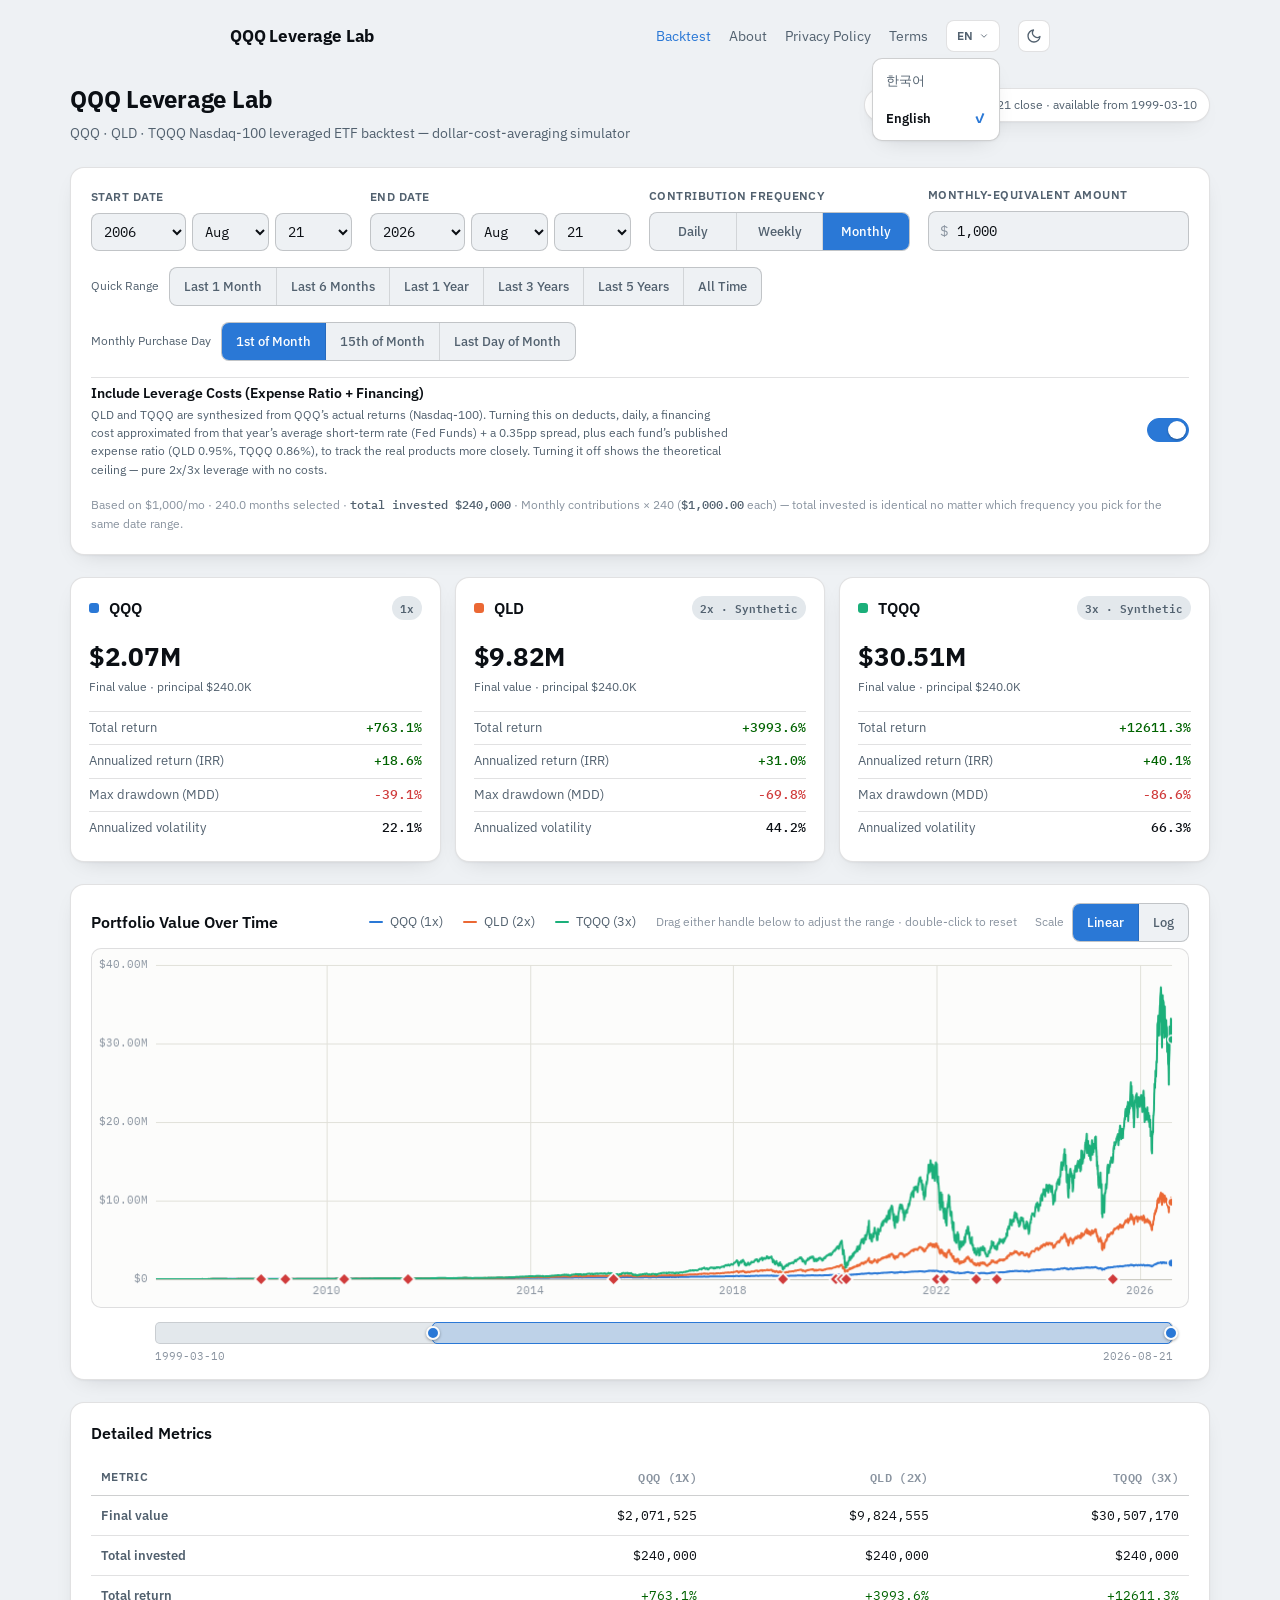
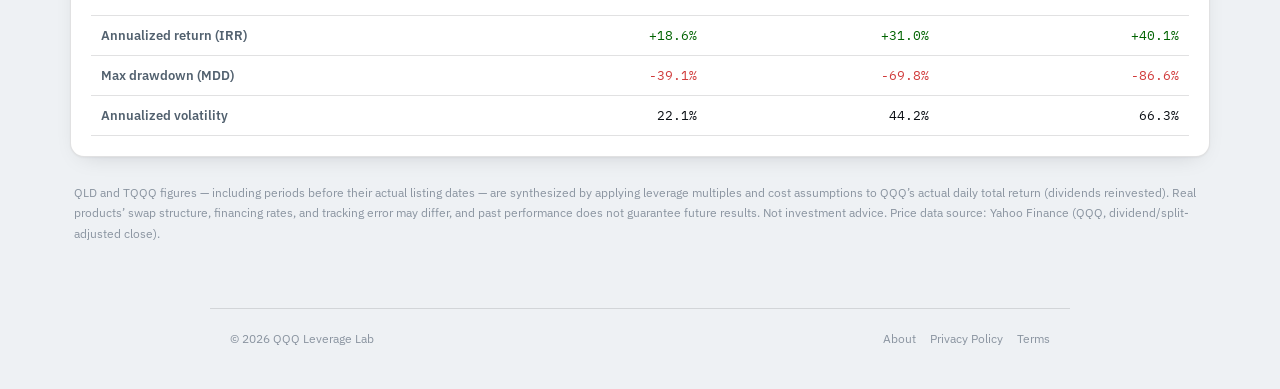
==== commit f2a995bc: "Translate year/month/day select labels for English (numbers + month names instead of Korean units)" ====
--- a/index.html
+++ b/index.html
@@ -763,7 +763,7 @@
 </footer>
 
 <script>
-const QQQ_RAW = [["1999-03-10",43.0271],["1999-03-11",43.2377],["1999-03-12",42.1844],["1999-03-15",43.3957],["1999-03-16",43.7644],["1999-03-17",43.4484],["1999-03-18",44.291],["1999-03-19",43.1587],["1999-03-22",42.6321],["1999-03-23",41.1311],["1999-03-24",42.5267],["1999-03-25",44.0803],["1999-03-26",43.6064],["1999-03-29",45.1863],["1999-03-30",44.8703],["1999-03-31",44.212],["1999-04-01",45.1336],["1999-04-05",46.7663],["1999-04-06",46.8584],["1999-04-07",46.3712],["1999-04-08",46.7399],["1999-04-09",47.0296],["1999-04-12",46.7136],["1999-04-13",46.0816],["1999-04-14",44.5017],["1999-04-15",45.1073],["1999-04-16",43.7907],["1999-04-19",41.7368],["1999-04-20",42.6847],["1999-04-21",44.7913],["1999-04-22",46.0026],["1999-04-23",46.6082],["1999-04-26",47.6813],["1999-04-27",46.9506],["1999-04-28",45.3443],["1999-04-29",44.9757],["1999-04-30",45.2653],["1999-05-03",45.0283],["1999-05-04",44.3173],["1999-05-05",45.6603],["1999-05-06",44.0014],["1999-05-07",44.6333],["1999-05-10",45.081],["1999-05-11",45.792],["1999-05-12",46.7399],["1999-05-13",45.871],["1999-05-14",45.002],["1999-05-17",45.8117],["1999-05-18",45.6076],["1999-05-19",46.2396],["1999-05-20",44.9691],["1999-05-21",44.5543],["1999-05-24",43.422],["1999-05-25",42.0001],["1999-05-26",43.1719],["1999-05-27",43.1324],["1999-05-28",43.8434],["1999-06-01",42.8691],["1999-06-02",43.5932],["1999-06-03",42.9744],["1999-06-04",44.291],["1999-06-07",45.2127],["1999-06-08",44.0803],["1999-06-09",44.8177],["1999-06-10",44.3042],["1999-06-11",43.6327],["1999-06-14",42.8098],["1999-06-15",43.4484],["1999-06-16",45.68],["1999-06-17",46.1869],["1999-06-18",46.3976],["1999-06-21",47.7866],["1999-06-22",46.3449],["1999-06-23",47.0757],["1999-06-24",46.1409],["1999-06-25",46.0816],["1999-06-28",47.1744],["1999-06-29",47.8196],["1999-06-30",48.5569],["1999-07-01",48.886],["1999-07-02",49.5048],["1999-07-06",49.1888],["1999-07-07",49.2678],["1999-07-08",49.9262],["1999-07-09",50.4264],["1999-07-12",50.1631],["1999-07-13",49.9262],["1999-07-14",50.7753],["1999-07-15",51.2427],["1999-07-16",51.7167],["1999-07-19",51.1901],["1999-07-20",49.2152],["1999-07-21",49.4522],["1999-07-22",48.1948],["1999-07-23",48.2672],["1999-07-26",47.0822],["1999-07-27",48.0302],["1999-07-28",48.9716],["1999-07-29",47.9249],["1999-07-30",47.6879],["1999-08-02",47.5562],["1999-08-03",47.2468],["1999-08-04",46.391],["1999-08-05",47.1283],["1999-08-06",46.6214],["1999-08-09",46.0224],["1999-08-10",45.6076],["1999-08-11",47.1086],["1999-08-12",46.5556],["1999-08-13",48.5832],["1999-08-16",48.9716],["1999-08-17",49.2152],["1999-08-18",48.6622],["1999-08-19",48.0829],["1999-08-20",48.8465],["1999-08-23",50.4001],["1999-08-24",50.7424],["1999-08-25",51.8221],["1999-08-26",50.9597],["1999-08-27",50.4528],["1999-08-30",49.7418],["1999-08-31",50.2948],["1999-09-01",50.6569],["1999-09-02",50.4791],["1999-09-03",52.7963],["1999-09-07",52.5594],["1999-09-08",51.8484],["1999-09-09",52.5857],["1999-09-10",53.1914],["1999-09-13",52.5528],["1999-09-14",52.8425],["1999-09-15",51.8221],["1999-09-16",51.7957],["1999-09-17",53.3493],["1999-09-20",53.4744],["1999-09-21",52.1907],["1999-09-22",52.7437],["1999-09-23",50.5581],["1999-09-24",50.6239],["1999-09-27",50.9794],["1999-09-28",51.2164],["1999-09-29",50.1894],["1999-09-30",50.7161],["1999-10-01",50.7358],["1999-10-04",51.8747],["1999-10-05",52.2434],["1999-10-06",53.2901],["1999-10-07",53.165],["1999-10-08",53.7245],["1999-10-11",54.4816],["1999-10-12",53.244],["1999-10-13",51.6641],["1999-10-14",51.9867],["1999-10-15",50.4528],["1999-10-18",49.8142],["1999-10-19",50.0841],["1999-10-20",51.6114],["1999-10-21",52.454],["1999-10-22",52.217],["1999-10-25",52.2434],["1999-10-26",51.8221],["1999-10-27",51.7431],["1999-10-28",53.5337],["1999-10-29",55.4033],["1999-11-01",55.1136],["1999-11-02",55.1465],["1999-11-03",56.2459],["1999-11-04",56.8778],["1999-11-05",57.4572],["1999-11-08",58.6158],["1999-11-09",58.2208],["1999-11-10",58.9844],["1999-11-11",60.0377],["1999-11-12",60.8277],["1999-11-15",60.7092],["1999-11-16",62.2497],["1999-11-17",61.407],["1999-11-18",63.2898],["1999-11-19",63.8559],["1999-11-22",62.8817],["1999-11-23",63.1713],["1999-11-24",65.2515],["1999-11-26",65.4622],["1999-11-29",64.3826],["1999-11-30",61.9336],["1999-12-01",63.2766],["1999-12-02",65.2845],["1999-12-03",66.6735],["1999-12-06",67.2792],["1999-12-07",67.2792],["1999-12-08",66.4628],["1999-12-09",66.7788],["1999-12-10",67.3318],["1999-12-13",68.2468],["1999-12-14",67.0158],["1999-12-15",68.3061],["1999-12-16",69.9913],["1999-12-17",70.597],["1999-12-20",71.5187],["1999-12-21",75.3632],["1999-12-22",75.1262],["1999-12-23",76.0215],["1999-12-27",75.5738],["1999-12-28",75.0999],["1999-12-29",77.9438],["1999-12-30",77.1011],["1999-12-31",76.9958],["2000-01-03",79.8396],["2000-01-04",74.3625],["2000-01-05",72.4667],["2000-01-06",67.4898],["2000-01-07",75.8371],["2000-01-10",77.9438],["2000-01-11",74.1519],["2000-01-12",72.5193],["2000-01-13",76.8905],["2000-01-14",78.681],["2000-01-18",79.1024],["2000-01-19",80.893],["2000-01-20",80.103],["2000-01-21",81.1036],["2000-01-24",77.2064],["2000-01-25",78.3651],["2000-01-26",75.2052],["2000-01-27",76.3111],["2000-01-28",72.4667],["2000-01-31",75.5738],["2000-02-01",77.6014],["2000-02-02",78.2597],["2000-02-03",81.3143],["2000-02-04",81.8672],["2000-02-07",82.9996],["2000-02-08",86.4754],["2000-02-09",83.4209],["2000-02-10",86.1594],["2000-02-11",84.1582],["2000-02-14",84.0528],["2000-02-15",84.6585],["2000-02-16",84.2635],["2000-02-17",86.0541],["2000-02-18",82.9469],["2000-02-22",83.2102],["2000-02-23",87.8447],["2000-02-24",89.7407],["2000-02-25",87.6867],["2000-02-28",87.634],["2000-02-29",89.9513],["2000-03-01",90.6886],["2000-03-02",88.5886],["2000-03-03",93.5852],["2000-03-06",94.3225],["2000-03-07",92.9005],["2000-03-08",93.7432],["2000-03-09",96.903],["2000-03-10",96.4817],["2000-03-13",93.9538],["2000-03-14",90.478],["2000-03-15",86.6861],["2000-03-16",91.6366],["2000-03-17",93.3745],["2000-03-20",90.7413],["2000-03-21",94.1645],["2000-03-22",96.0604],["2000-03-23",97.7457],["2000-03-24",99.0623],["2000-03-27",99.2203],["2000-03-28",96.6924],["2000-03-29",92.6899],["2000-03-30",90.3726],["2000-03-31",92.2686],["2000-04-03",86.7388],["2000-04-04",85.8961],["2000-04-05",84.3688],["2000-04-06",86.3701],["2000-04-07",89.846],["2000-04-10",84.3688],["2000-04-11",82.3676],["2000-04-12",77.5224],["2000-04-13",74.1519],["2000-04-14",67.7268],["2000-04-17",75.5212],["2000-04-18",77.5224],["2000-04-19",75.1525],["2000-04-20",73.5199],["2000-04-24",71.4133],["2000-04-25",76.2321],["2000-04-26",73.6252],["2000-04-27",76.8905],["2000-04-28",79.8396],["2000-05-01",80.577],["2000-05-02",75.9425],["2000-05-03",75.0999],["2000-05-04",75.2579],["2000-05-05",77.0484],["2000-05-08",74.0466],["2000-05-09",72.4667],["2000-05-10",67.2001],["2000-05-11",71.308],["2000-05-12",71.308],["2000-05-15",74.4152],["2000-05-16",76.5218],["2000-05-17",74.9419],["2000-05-18",72.2559],["2000-05-19",68.8328],["2000-05-22",68.7801],["2000-05-23",63.0396],["2000-05-24",66.9895],["2000-05-25",65.5149],["2000-05-26",65.5149],["2000-05-30",72.098],["2000-05-31",70.044],["2000-06-01",73.6252],["2000-06-02",78.8917],["2000-06-05",79.0892],["2000-06-06",76.8905],["2000-06-07",78.9444],["2000-06-08",78.5757],["2000-06-09",78.997],["2000-06-12",76.4692],["2000-06-13",79.4184],["2000-06-14",77.6277],["2000-06-15",78.997],["2000-06-16",79.4184],["2000-06-19",82.5783],["2000-06-20",82.2623],["2000-06-21",83.3156],["2000-06-22",80.261],["2000-06-23",77.1011],["2000-06-26",79.2077],["2000-06-27",78.2597],["2000-06-28",79.2077],["2000-06-29",77.2196],["2000-06-30",78.7337],["2000-07-03",80.261],["2000-07-05",77.1538],["2000-07-06",79.2077],["2000-07-07",80.8403],["2000-07-10",79.6159],["2000-07-11",80.0503],["2000-07-12",81.9462],["2000-07-13",82.9996],["2000-07-14",84.7902],["2000-07-17",85.7381],["2000-07-18",83.8422],["2000-07-19",81.9462],["2000-07-20",84.5795],["2000-07-21",81.7356],["2000-07-24",80.0503],["2000-07-25",80.6823],["2000-07-26",80.577],["2000-07-27",77.4171],["2000-07-28",73.2039],["2000-07-31",75.3632],["2000-08-01",74.3625],["2000-08-02",73.0459],["2000-08-03",76.2058],["2000-08-04",75.9425],["2000-08-07",77.7331],["2000-08-08",79.313],["2000-08-09",77.2064],["2000-08-10",75.6792],["2000-08-11",76.7325],["2000-08-14",78.3651],["2000-08-15",78.3651],["2000-08-16",79.155],["2000-08-17",80.6823],["2000-08-18",80.261],["2000-08-21",80.4716],["2000-08-22",80.4716],["2000-08-23",81.7883],["2000-08-24",83.0522],["2000-08-25",82.6046],["2000-08-28",82.9996],["2000-08-29",83.4209],["2000-08-30",83.3156],["2000-08-31",85.6328],["2000-09-01",86.4754],["2000-09-05",83.8422],["2000-09-06",80.893],["2000-09-07",82.6835],["2000-09-08",80.1557],["2000-09-11",78.2071],["2000-09-12",76.9958],["2000-09-13",78.7864],["2000-09-14",78.3651],["2000-09-15",76.9431],["2000-09-18",75.7318],["2000-09-19",78.5231],["2000-09-20",79.7343],["2000-09-21",73.9412],["2000-09-22",78.3124],["2000-09-25",76.2321],["2000-09-26",75.3632],["2000-09-27",75.4685],["2000-09-28",77.1538],["2000-09-29",74.7839],["2000-10-02",73.0986],["2000-10-03",70.7814],["2000-10-04",72.1506],["2000-10-05",72.3613],["2000-10-06",69.9387],["2000-10-09",69.6227],["2000-10-10",65.9888],["2000-10-11",64.9356],["2000-10-12",63.303],["2000-10-13",68.4641],["2000-10-16",69.0961],["2000-10-17",65.9362],["2000-10-18",65.7256],["2000-10-19",71.6766],["2000-10-20",72.7299],["2000-10-23",72.6246],["2000-10-24",69.5174],["2000-10-25",65.6202],["2000-10-26",67.3054],["2000-10-27",67.1738],["2000-10-30",64.6854],["2000-10-31",68.8459],["2000-11-01",68.2535],["2000-11-02",69.0961],["2000-11-03",69.9913],["2000-11-06",69.4647],["2000-11-07",69.2014],["2000-11-08",63.7901],["2000-11-09",63.777],["2000-11-10",60.4591],["2000-11-13",60.5512],["2000-11-14",63.9086],["2000-11-15",65.1989],["2000-11-16",61.407],["2000-11-17",61.3675],["2000-11-20",58.866],["2000-11-21",58.7738],["2000-11-22",56.1406],["2000-11-24",59.3531],["2000-11-27",58.6158],["2000-11-28",55.1531],["2000-11-29",53.0334],["2000-11-30",53.0729],["2000-12-01",53.9286],["2000-12-04",54.7713],["2000-12-05",59.5638],["2000-12-06",57.2992],["2000-12-07",56.0352],["2000-12-08",57.2992],["2000-12-11",62.671],["2000-12-12",60.3801],["2000-12-13",57.918],["2000-12-14",55.0873],["2000-12-15",53.8233],["2000-12-18",53.9286],["2000-12-19",49.8208],["2000-12-20",46.9637],["2000-12-21",47.2402],["2000-12-22",50.9794],["2000-12-26",51.2954],["2000-12-27",51.8747],["2000-12-28",51.7694],["2000-12-29",49.1888],["2001-01-02",45.0283],["2001-01-03",52.612],["2001-01-04",51.6641],["2001-01-05",47.7142],["2001-01-08",48.2408],["2001-01-09",48.2408],["2001-01-10",50.7161],["2001-01-11",52.1907],["2001-01-12",52.8622],["2001-01-16",52.2302],["2001-01-17",53.8233],["2001-01-18",56.0879],["2001-01-19",55.8772],["2001-01-22",55.9299],["2001-01-23",57.1017],["2001-01-24",56.5619],["2001-01-25",54.35],["2001-01-26",55.2321],["2001-01-29",56.4566],["2001-01-30",56.2459],["2001-01-31",54.1814],["2001-02-01",54.8977],["2001-02-02",51.8642],["2001-02-05",51.8221],["2001-02-06",51.9063],["2001-02-07",51.0637],["2001-02-08",49.5385],["2001-02-09",47.5246],["2001-02-12",48.0976],["2001-02-13",46.5556],["2001-02-14",48.4094],["2001-02-15",49.2099],["2001-02-16",46.4545],["2001-02-20",44.6512],["2001-02-21",43.3957],["2001-02-22",42.9744],["2001-02-23",43.1261],["2001-02-26",43.9434],["2001-02-27",41.2891],["2001-02-28",39.983],["2001-03-01",41.1206],["2001-03-02",39.3511],["2001-03-05",40.0673],["2001-03-06",41.6262],["2001-03-07",41.643],["2001-03-08",40.8678],["2001-03-09",38.0029],["2001-03-12",35.6435],["2001-03-13",37.4551],["2001-03-14",36.8653],["2001-03-15",35.5171],["2001-03-16",34.7166],["2001-03-19",36.4524],["2001-03-20",34.0003],["2001-03-21",34.0003],["2001-03-22",36.0648],["2001-03-23",36.0648],["2001-03-26",35.2306],["2001-03-27",36.444],["2001-03-28",33.4526],["2001-03-29",32.8206],["2001-03-30",32.9892],["2001-04-02",31.5145],["2001-04-03",29.2057],["2001-04-04",28.6917],["2001-04-05",31.4387],["2001-04-06",30.2927],["2001-04-09",31.2196],["2001-04-10",33.5369],["2001-04-11",34.5481],["2001-04-12",36.0648],["2001-04-16",33.9161],["2001-04-17",34.7587],["2001-04-18",38.382],["2001-04-19",40.6993],["2001-04-20",40.7836],["2001-04-23",38.045],["2001-04-24",37.3287],["2001-04-25",38.0029],["2001-04-26",37.0338],["2001-04-27",38.045],["2001-04-30",38.8876],["2001-05-01",40.4886],["2001-05-02",41.2723],["2001-05-03",39.4353],["2001-05-04",40.615],["2001-05-07",39.7724],["2001-05-08",40.615],["2001-05-09",39.2246],["2001-05-10",38.5674],["2001-05-11",38.382],["2001-05-14",37.7669],["2001-05-15",38.045],["2001-05-16",39.7302],["2001-05-17",40.3622],["2001-05-18",40.4802],["2001-05-21",43.0165],["2001-05-22",42.8901],["2001-05-23",40.9942],["2001-05-24",42.0475],["2001-05-25",41.2807],["2001-05-29",38.8623],["2001-05-30",37.4383],["2001-05-31",37.6911],["2001-06-01",38.8034],["2001-06-04",38.618],["2001-06-05",40.3201],["2001-06-06",40.0083],["2001-06-07",41.0363],["2001-06-08",39.8988],["2001-06-11",38.8034],["2001-06-12",38.5927],["2001-06-13",37.5394],["2001-06-14",35.6013],["2001-06-15",35.8962],["2001-06-18",35.416],["2001-06-19",35.239],["2001-06-20",36.0395],["2001-06-21",36.5282],["2001-06-22",36.444],["2001-06-25",36.5367],["2001-06-26",36.663],["2001-06-27",36.899],["2001-06-28",37.3709],["2001-06-29",38.5084],["2001-07-02",38.2978],["2001-07-03",38.4579],["2001-07-05",36.6125],["2001-07-06",35.0958],["2001-07-09",35.3991],["2001-07-10",34.1267],["2001-07-11",34.5481],["2001-07-12",36.7389],["2001-07-13",36.3597],["2001-07-16",35.6856],["2001-07-17",36.4861],["2001-07-18",35.0958],["2001-07-19",35.93],["2001-07-20",35.0958],["2001-07-23",34.2194],["2001-07-24",33.8318],["2001-07-25",34.1267],["2001-07-26",34.6323],["2001-07-27",35.3486],["2001-07-30",35.1379],["2001-07-31",35.1884],["2001-08-01",36.3176],["2001-08-02",37.0001],["2001-08-03",36.385],["2001-08-06",35.812],["2001-08-07",35.6266],["2001-08-08",34.1267],["2001-08-09",34.27],["2001-08-10",33.9413],["2001-08-13",34.6323],["2001-08-14",34.211],["2001-08-15",32.947],["2001-08-16",33.3346],["2001-08-17",31.8179],["2001-08-20",32.2561],["2001-08-21",30.9163],["2001-08-22",31.7589],["2001-08-23",31.4471],["2001-08-24",33.1156],["2001-08-27",33.1577],["2001-08-28",32.1212],["2001-08-29",31.6494],["2001-08-30",30.4781],["2001-08-31",30.8657],["2001-09-04",29.8883],["2001-09-05",29.7703],["2001-09-06",28.5653],["2001-09-07",28.3968],["2001-09-10",28.7339],["2001-09-17",26.2902],["2001-09-18",25.7004],["2001-09-19",25.2538],["2001-09-20",24.4111],["2001-09-21",23.7539],["2001-09-24",24.9504],["2001-09-25",25.0263],["2001-09-26",24.1583],["2001-09-27",23.9982],["2001-09-28",24.4196],["2001-10-01",24.2089],["2001-10-02",24.2847],["2001-10-03",26.1217],["2001-10-04",26.3745],["2001-10-05",26.7621],["2001-10-08",26.8464],["2001-10-09",26.1975],["2001-10-10",27.3856],["2001-10-11",29.2394],["2001-10-12",29.113],["2001-10-15",28.9867],["2001-10-16",29.4585],["2001-10-17",27.3435],["2001-10-18",28.085],["2001-10-19",28.2704],["2001-10-22",29.0288],["2001-10-23",29.1804],["2001-10-24",29.8124],["2001-10-25",31.009],["2001-10-26",30.3433],["2001-10-29",28.6833],["2001-10-30",28.1272],["2001-10-31",28.5653],["2001-11-01",29.7787],["2001-11-02",29.9978],["2001-11-05",30.9753],["2001-11-06",32.1802],["2001-11-07",32.1381],["2001-11-08",31.8095],["2001-11-09",31.7926],["2001-11-12",32.0201],["2001-11-13",33.1661],["2001-11-14",33.402],["2001-11-15",33.2672],["2001-11-16",33.1745],["2001-11-19",34.1183],["2001-11-20",32.5426],["2001-11-21",32.374],["2001-11-23",33.0987],["2001-11-26",33.9161],["2001-11-27",33.8739],["2001-11-28",32.6521],["2001-11-29",33.6633],["2001-11-30",33.4105],["2001-12-03",32.8375],["2001-12-04",34.4048],["2001-12-05",36.1069],["2001-12-06",36.1575],["2001-12-07",35.1632],["2001-12-10",34.5481],["2001-12-11",34.7418],["2001-12-12",35.0199],["2001-12-13",33.5032],["2001-12-14",33.7981],["2001-12-17",34.3795],["2001-12-18",34.7671],["2001-12-19",34.1352],["2001-12-20",32.6858],["2001-12-21",33.2672],["2001-12-24",33.1324],["2001-12-26",33.4442],["2001-12-27",33.7138],["2001-12-28",33.9835],["2001-12-31",32.7869],["2002-01-02",33.7981],["2002-01-03",34.9694],["2002-01-04",35.1126],["2002-01-07",34.725],["2002-01-08",34.9609],["2002-01-09",34.6407],["2002-01-10",34.8683],["2002-01-11",34.4216],["2002-01-14",33.6717],["2002-01-15",33.9919],["2002-01-16",32.6774],["2002-01-17",33.4105],["2002-01-18",32.5173],["2002-01-22",31.5145],["2002-01-23",32.3825],["2002-01-24",32.8122],["2002-01-25",32.7195],["2002-01-28",32.9049],["2002-01-29",32.0033],["2002-01-30",32.2476],["2002-01-31",32.4499],["2002-02-01",32.1381],["2002-02-04",31.1101],["2002-02-05",30.5961],["2002-02-06",30.3854],["2002-02-07",29.6523],["2002-02-08",30.4781],["2002-02-11",30.8657],["2002-02-12",30.6129],["2002-02-13",31.1354],["2002-02-14",31.0764],["2002-02-15",30.1495],["2002-02-19",29.2226],["2002-02-20",29.6186],["2002-02-21",28.2114],["2002-02-22",28.3547],["2002-02-25",29.5007],["2002-02-26",29.3911],["2002-02-27",28.9867],["2002-02-28",28.4642],["2002-03-01",30.1158],["2002-03-04",31.3039],["2002-03-05",31.5314],["2002-03-06",31.6831],["2002-03-07",31.7505],["2002-03-08",32.5847],["2002-03-11",32.4667],["2002-03-12",32.0201],["2002-03-13",31.2449],["2002-03-14",31.0595],["2002-03-15",31.3713],["2002-03-18",31.5483],["2002-03-19",31.4977],["2002-03-20",30.3854],["2002-03-21",31.1944],["2002-03-22",30.9079],["2002-03-25",29.9641],["2002-03-26",30.2422],["2002-03-27",30.0062],["2002-03-28",30.3854],["2002-04-01",30.9668],["2002-04-02",29.5681],["2002-04-03",29.5175],["2002-04-04",29.29],["2002-04-05",28.9614],["2002-04-08",29.3237],["2002-04-09",28.3041],["2002-04-10",28.5148],["2002-04-11",27.807],["2002-04-12",28.2451],["2002-04-15",28.4727],["2002-04-16",29.6608],["2002-04-17",29.5091],["2002-04-18",28.9445],["2002-04-19",29.0372],["2002-04-22",28.3041],["2002-04-23",27.8154],["2002-04-24",27.3856],["2002-04-25",27.3182],["2002-04-26",26.1554],["2002-04-29",26.2228],["2002-04-30",26.7368],["2002-05-01",26.5936],["2002-05-02",25.7088],["2002-05-03",25.06],["2002-05-06",24.4111],["2002-05-07",24.1836],["2002-05-08",26.7705],["2002-05-09",26.0796],["2002-05-10",24.9083],["2002-05-13",25.9195],["2002-05-14",27.4446],["2002-05-15",27.6469],["2002-05-16",27.689],["2002-05-17",27.748],["2002-05-20",27.1413],["2002-05-21",26.3997],["2002-05-22",26.4587],["2002-05-23",26.9896],["2002-05-24",26.3239],["2002-05-28",26.206],["2002-05-29",25.515],["2002-05-30",25.7341],["2002-05-31",25.3128],["2002-06-03",24.4196],["2002-06-04",24.7398],["2002-06-05",24.9926],["2002-06-06",24.3353],["2002-06-07",23.8466],["2002-06-10",23.8044],["2002-06-11",23.1388],["2002-06-12",23.4758],["2002-06-13",23.3241],["2002-06-14",23.2736],["2002-06-17",24.0657],["2002-06-18",24.4533],["2002-06-19",23.0376],["2002-06-20",22.2961],["2002-06-21",21.7568],["2002-06-24",22.1866],["2002-06-25",21.4535],["2002-06-26",21.6136],["2002-06-27",22.0855],["2002-06-28",21.9928],["2002-07-01",20.9395],["2002-07-02",20.1811],["2002-07-03",20.8552],["2002-07-05",22.195],["2002-07-08",21.3861],["2002-07-09",20.7794],["2002-07-10",20.139],["2002-07-11",20.8973],["2002-07-12",20.8973],["2002-07-15",21.5462],["2002-07-16",21.226],["2002-07-17",21.6136],["2002-07-18",20.8384],["2002-07-19",20.2148],["2002-07-22",19.7177],["2002-07-23",18.875],["2002-07-24",19.903],["2002-07-25",18.7486],["2002-07-26",19.1025],["2002-07-29",20.08],["2002-07-30",20.4845],["2002-07-31",20.0969],["2002-08-01",19.1531],["2002-08-02",18.7486],["2002-08-05",18.0661],["2002-08-06",18.9593],["2002-08-07",19.2121],["2002-08-08",19.8609],["2002-08-09",19.6587],["2002-08-12",19.7177],["2002-08-13",19.0436],["2002-08-14",20.257],["2002-08-15",20.6698],["2002-08-16",20.8131],["2002-08-19",21.3187],["2002-08-20",21.226],["2002-08-21",21.6979],["2002-08-22",22.0433],["2002-08-23",21.1923],["2002-08-26",21.2765],["2002-08-27",20.535],["2002-08-28",19.7851],["2002-08-29",20.0463],["2002-08-30",19.7935],["2002-09-03",19.0773],["2002-09-04",19.1531],["2002-09-05",18.6812],["2002-09-06",19.2542],["2002-09-09",19.448],["2002-09-10",19.9283],["2002-09-11",19.7598],["2002-09-12",19.2205],["2002-09-13",19.3722],["2002-09-16",19.0941],["2002-09-17",18.6896],["2002-09-18",18.479],["2002-09-19",18.1841],["2002-09-20",18.2599],["2002-09-23",17.7122],["2002-09-24",17.7206],["2002-09-25",18.4284],["2002-09-26",18.2009],["2002-09-27",17.9566],["2002-09-30",17.4594],["2002-10-01",18.5211],["2002-10-02",17.906],["2002-10-03",17.4762],["2002-10-04",17.1476],["2002-10-07",16.9875],["2002-10-08",17.0212],["2002-10-09",16.9033],["2002-10-10",17.7627],["2002-10-11",18.7233],["2002-10-14",18.9424],["2002-10-15",19.8525],["2002-10-16",19.1952],["2002-10-17",19.8441],["2002-10-18",20.0631],["2002-10-21",20.4676],["2002-10-22",20.3412],["2002-10-23",20.7288],["2002-10-24",20.2064],["2002-10-25",20.8131],["2002-10-28",20.6361],["2002-10-29",20.1558],["2002-10-30",20.6951],["2002-10-31",20.6867],["2002-11-01",21.2765],["2002-11-04",21.8242],["2002-11-05",21.9928],["2002-11-06",22.3046],["2002-11-07",21.5209],["2002-11-08",21.1249],["2002-11-11",20.4845],["2002-11-12",21.0069],["2002-11-13",21.2597],["2002-11-14",21.9928],["2002-11-15",22.2793],["2002-11-18",21.9506],["2002-11-19",21.6136],["2002-11-20",22.5321],["2002-11-21",23.3663],["2002-11-22",23.3578],["2002-11-25",23.5854],["2002-11-26",22.7933],["2002-11-27",23.5179],["2002-11-29",23.3578],["2002-12-02",23.5938],["2002-12-03",22.8944],["2002-12-04",22.3888],["2002-12-05",22.077],["2002-12-06",22.3046],["2002-12-09",21.2513],["2002-12-10",21.5715],["2002-12-11",21.6726],["2002-12-12",21.7905],["2002-12-13",21.0996],["2002-12-16",21.7821],["2002-12-17",21.8495],["2002-12-18",21.3861],["2002-12-19",21.1164],["2002-12-20",21.3355],["2002-12-23",21.6304],["2002-12-24",21.3608],["2002-12-26",21.3018],["2002-12-27",20.9142],["2002-12-30",20.7541],["2002-12-31",20.535],["2003-01-02",21.4029],["2003-01-03",21.6389],["2003-01-06",22.1782],["2003-01-07",22.4562],["2003-01-08",21.8242],["2003-01-09",22.4984],["2003-01-10",22.8354],["2003-01-13",22.7006],["2003-01-14",22.8186],["2003-01-15",22.5321],["2003-01-16",22.2793],["2003-01-17",21.3271],["2003-01-21",21.0912],["2003-01-22",21.0069],["2003-01-23",21.4956],["2003-01-24",20.9142],["2003-01-27",20.6698],["2003-01-28",20.8805],["2003-01-29",21.1923],["2003-01-30",20.6446],["2003-01-31",20.594],["2003-02-03",20.6361],["2003-02-04",20.3833],["2003-02-05",20.2906],["2003-02-06",20.4002],["2003-02-07",20.0631],["2003-02-10",20.2401],["2003-02-11",20.3496],["2003-02-12",20.0716],["2003-02-13",20.1727],["2003-02-14",20.6361],["2003-02-18",21.2765],["2003-02-19",21.1333],["2003-02-20",21.049],["2003-02-21",21.2091],["2003-02-24",20.8468],["2003-02-25",20.8721],["2003-02-26",20.4086],["2003-02-27",20.8721],["2003-02-28",21.2007],["2003-03-03",20.7709],["2003-03-04",20.6446],["2003-03-05",20.6867],["2003-03-06",20.6361],["2003-03-07",20.6783],["2003-03-10",20.2317],["2003-03-11",20.0547],["2003-03-12",20.417],["2003-03-13",21.5883],["2003-03-14",21.6726],["2003-03-17",22.4141],["2003-03-18",22.6922],["2003-03-19",22.4984],["2003-03-20",22.5826],["2003-03-21",22.8944],["2003-03-24",21.9422],["2003-03-25",22.254],["2003-03-26",22.3804],["2003-03-27",22.2203],["2003-03-28",21.9759],["2003-03-31",21.2765],["2003-04-01",21.4451],["2003-04-02",22.0349],["2003-04-03",22.313],["2003-04-04",21.9506],["2003-04-07",21.9844],["2003-04-08",21.9591],["2003-04-09",21.4535],["2003-04-10",21.7147],["2003-04-11",21.4956],["2003-04-14",21.9338],["2003-04-15",22.1444],["2003-04-16",22.0939],["2003-04-17",22.5995],["2003-04-21",22.6837],["2003-04-22",23.1135],["2003-04-23",23.282],["2003-04-24",23.1556],["2003-04-25",22.709],["2003-04-28",23.1556],["2003-04-29",23.3663],["2003-04-30",23.1303],["2003-05-01",23.3326],["2003-05-02",23.8297],["2003-05-05",23.8044],["2003-05-06",24.1078],["2003-05-07",23.8381],["2003-05-08",23.4],["2003-05-09",23.9393],["2003-05-12",24.3016],["2003-05-13",24.1499],["2003-05-14",24.0994],["2003-05-15",24.369],["2003-05-16",24.1836],["2003-05-19",23.3326],["2003-05-20",23.4],["2003-05-21",23.3326],["2003-05-22",23.6696],["2003-05-23",23.678],["2003-05-27",24.5207],["2003-05-28",24.5965],["2003-05-29",24.6976],["2003-05-30",25.1021],["2003-06-02",24.9251],["2003-06-03",25.1611],["2003-06-04",25.633],["2003-06-05",25.8183],["2003-06-06",25.3886],["2003-06-09",25.0515],["2003-06-10",25.4307],["2003-06-11",25.7172],["2003-06-12",25.8268],["2003-06-13",25.2454],["2003-06-16",26.0206],["2003-06-17",25.9195],["2003-06-18",26.0543],["2003-06-19",25.633],["2003-06-20",25.5993],["2003-06-23",25.2032],["2003-06-24",25.0094],["2003-06-25",24.8746],["2003-06-26",25.4644],["2003-06-27",25.1358],["2003-06-30",25.2369],["2003-07-01",25.574],["2003-07-02",26.0964],["2003-07-03",25.7678],["2003-07-07",26.8716],["2003-07-08",27.2003],["2003-07-09",27.1329],["2003-07-10",26.6273],["2003-07-11",26.8295],["2003-07-14",27.1497],["2003-07-15",27.1834],["2003-07-16",27.0991],["2003-07-17",26.2734],["2003-07-18",26.3576],["2003-07-21",26.0206],["2003-07-22",26.4082],["2003-07-23",26.6273],["2003-07-24",26.2734],["2003-07-25",26.7958],["2003-07-28",26.8716],["2003-07-29",26.6694],["2003-07-30",26.4756],["2003-07-31",26.7958],["2003-08-01",26.5093],["2003-08-04",26.5009],["2003-08-05",25.456],["2003-08-06",25.4392],["2003-08-07",25.5403],["2003-08-08",25.338],["2003-08-11",25.6161],["2003-08-12",26.0037],["2003-08-13",26.0121],["2003-08-14",26.0374],["2003-08-15",26.2649],["2003-08-18",26.939],["2003-08-19",27.2761],["2003-08-20",27.2087],["2003-08-21",27.5036],["2003-08-22",27.3351],["2003-08-25",27.3941],["2003-08-26",27.4193],["2003-08-27",27.6384],["2003-08-28",27.8828],["2003-08-29",28.1356],["2003-09-02",28.5401],["2003-09-03",28.5232],["2003-09-04",28.7844],["2003-09-05",28.599],["2003-09-08",29.0709],["2003-09-09",28.7254],["2003-09-10",28.0345],["2003-09-11",28.3462],["2003-09-12",28.4979],["2003-09-15",28.2199],["2003-09-16",28.9867],["2003-09-17",28.8687],["2003-09-18",29.3069],["2003-09-19",29.1383],["2003-09-22",28.5822],["2003-09-23",29.0878],["2003-09-24",27.9923],["2003-09-25",27.63],["2003-09-26",27.4531],["2003-09-29",27.9249],["2003-09-30",27.3182],["2003-10-01",27.9334],["2003-10-02",28.026],["2003-10-03",28.8097],["2003-10-06",29.0203],["2003-10-07",29.1973],["2003-10-08",29.0119],["2003-10-09",29.231],["2003-10-10",29.5007],["2003-10-13",29.6945],["2003-10-14",29.7703],["2003-10-15",29.6439],["2003-10-16",29.8798],["2003-10-17",29.1636],["2003-10-20",29.5259],["2003-10-21",29.7029],["2003-10-22",29.1299],["2003-10-23",28.7928],["2003-10-24",28.8181],["2003-10-27",28.8265],["2003-10-28",29.7956],["2003-10-29",29.7619],["2003-10-30",29.8209],["2003-10-31",29.6439],["2003-11-03",30.1326],["2003-11-04",29.9304],["2003-11-05",30.2001],["2003-11-06",30.2843],["2003-11-07",30.0231],["2003-11-10",29.6523],["2003-11-11",29.5428],["2003-11-12",30.1748],["2003-11-13",30.1411],["2003-11-14",29.5259],["2003-11-17",29.2226],["2003-11-18",28.5485],["2003-11-19",28.8265],["2003-11-20",28.5485],["2003-11-21",28.8434],["2003-11-24",29.6439],["2003-11-25",29.6439],["2003-11-26",29.7787],["2003-11-28",29.8124],["2003-12-01",30.2506],["2003-12-02",30.0821],["2003-12-03",29.7029],["2003-12-04",30.0231],["2003-12-05",29.5259],["2003-12-08",29.6945],["2003-12-09",29.0119],["2003-12-10",29.1215],["2003-12-11",29.745],["2003-12-12",29.6945],["2003-12-15",29.3069],["2003-12-16",29.3658],["2003-12-17",29.4164],["2003-12-18",29.9641],["2003-12-19",29.8798],["2003-12-22",29.9725],["2003-12-23",30.2001],["2003-12-24",30.2624],["2003-12-26",30.2203],["2003-12-29",30.7176],["2003-12-30",30.8188],["2003-12-31",30.7345],["2004-01-02",30.6502],["2004-01-05",31.2655],["2004-01-06",31.4763],["2004-01-07",31.7629],["2004-01-08",32.0158],["2004-01-09",31.805],["2004-01-12",32.3108],["2004-01-13",31.9905],["2004-01-14",32.1001],["2004-01-15",32.1844],["2004-01-16",32.5131],["2004-01-20",32.4878],["2004-01-21",32.353],["2004-01-22",32.1591],["2004-01-23",32.0411],["2004-01-26",32.53],["2004-01-27",31.8135],["2004-01-28",31.274],["2004-01-29",31.392],["2004-01-30",31.2487],["2004-02-02",31.1644],["2004-02-03",31.1307],["2004-02-04",30.6249],["2004-02-05",30.7429],["2004-02-06",31.2993],["2004-02-09",31.2908],["2004-02-10",31.3414],["2004-02-11",31.6786],["2004-02-12",31.4004],["2004-02-13",31.1391],["2004-02-17",31.5606],["2004-02-18",31.6533],["2004-02-19",31.1728],["2004-02-20",31.0717],["2004-02-23",30.726],["2004-02-24",30.6502],["2004-02-25",30.8356],["2004-02-26",30.9115],["2004-02-27",30.8272],["2004-03-01",31.2318],["2004-03-02",30.8694],["2004-03-03",30.7008],["2004-03-04",30.9874],["2004-03-05",30.8778],["2004-03-08",30.1528],["2004-03-09",30.0601],["2004-03-10",29.6639],["2004-03-11",29.3942],["2004-03-12",29.9337],["2004-03-15",29.411],["2004-03-16",29.4616],["2004-03-17",29.9253],["2004-03-18",29.7904],["2004-03-19",29.293],["2004-03-22",28.9221],["2004-03-23",28.6861],["2004-03-24",29.0148],["2004-03-25",29.7904],["2004-03-26",29.6892],["2004-03-29",30.1697],["2004-03-30",30.2709],["2004-03-31",30.2119],["2004-04-01",30.4816],["2004-04-02",31.274],["2004-04-05",31.569],["2004-04-06",31.1728],["2004-04-07",31.1391],["2004-04-08",31.1391],["2004-04-12",31.333],["2004-04-13",30.8778],["2004-04-14",31.0295],["2004-04-15",30.4732],["2004-04-16",30.4226],["2004-04-19",30.7935],["2004-04-20",30.077],["2004-04-21",30.3383],["2004-04-22",31.1222],["2004-04-23",31.3667],["2004-04-26",31.1391],["2004-04-27",31.0801],["2004-04-28",30.5153],["2004-04-29",30.0432],["2004-04-30",29.3099],["2004-05-03",29.588],["2004-05-04",29.7145],["2004-05-05",29.9505],["2004-05-06",29.7229],["2004-05-07",29.4785],["2004-05-10",29.2256],["2004-05-11",29.6639],["2004-05-12",29.7229],["2004-05-13",29.5122],["2004-05-14",29.293],["2004-05-17",29.0148],["2004-05-18",29.2762],["2004-05-19",29.2424],["2004-05-20",29.3773],["2004-05-21",29.5206],["2004-05-24",29.7229],["2004-05-25",30.313],["2004-05-26",30.5069],["2004-05-27",30.7008],["2004-05-28",30.8103],["2004-06-01",30.7682],["2004-06-02",30.7008],["2004-06-03",30.3299],["2004-06-04",30.5069],["2004-06-07",31.2318],["2004-06-08",31.274],["2004-06-09",30.8356],["2004-06-10",31.0548],["2004-06-14",30.6165],["2004-06-15",31.0127],["2004-06-16",30.9621],["2004-06-17",30.6755],["2004-06-18",30.7176],["2004-06-21",30.4732],["2004-06-22",30.9199],["2004-06-23",31.2908],["2004-06-24",31.2318],["2004-06-25",31.4679],["2004-06-28",31.2065],["2004-06-29",31.5016],["2004-06-30",31.8135],["2004-07-01",31.2234],["2004-07-02",31.038],["2004-07-06",30.372],["2004-07-07",30.431],["2004-07-08",30.0938],["2004-07-09",30.136],["2004-07-12",30.0095],["2004-07-13",29.9674],["2004-07-14",29.6639],["2004-07-15",29.5628],["2004-07-16",29.2256],["2004-07-19",29.1666],["2004-07-20",29.8662],["2004-07-21",28.998],["2004-07-22",29.3942],["2004-07-23",28.8378],["2004-07-26",28.7114],["2004-07-27",29.1076],["2004-07-28",28.9811],["2004-07-29",29.3183],["2004-07-30",29.411],["2004-08-02",29.47],["2004-08-03",28.8547],["2004-08-04",28.8631],["2004-08-05",28.3236],["2004-08-06",27.5818],["2004-08-09",27.6492],["2004-08-10",27.9949],["2004-08-11",27.7504],["2004-08-12",27.3711],["2004-08-13",27.4132],["2004-08-16",27.7251],["2004-08-17",28.037],["2004-08-18",28.5344],["2004-08-19",28.3826],["2004-08-20",28.6692],["2004-08-23",28.7367],["2004-08-24",28.7282],["2004-08-25",29.1244],["2004-08-26",28.998],["2004-08-27",29.1329],["2004-08-30",28.6439],["2004-08-31",28.6776],["2004-09-01",28.8884],["2004-09-02",29.3183],["2004-09-03",28.7788],["2004-09-07",29.0233],["2004-09-08",28.9137],["2004-09-09",29.1581],["2004-09-10",29.6049],["2004-09-13",29.9927],["2004-09-14",30.0348],["2004-09-15",29.7145],["2004-09-16",29.7735],["2004-09-17",29.8662],["2004-09-20",29.8662],["2004-09-21",29.9842],["2004-09-22",29.4616],["2004-09-23",29.4363],["2004-09-24",29.3352],["2004-09-27",29.0823],["2004-09-28",29.1413],["2004-09-29",29.5712],["2004-09-30",29.6218],["2004-10-01",30.431],["2004-10-04",30.608],["2004-10-05",30.6502],["2004-10-06",30.8946],["2004-10-07",30.549],["2004-10-08",29.9927],["2004-10-11",30.136],["2004-10-12",30.0854],["2004-10-13",30.018],["2004-10-14",29.8831],["2004-10-15",30.0348],["2004-10-18",30.4647],["2004-10-19",30.2456],["2004-10-20",30.3889],["2004-10-21",30.8525],["2004-10-22",30.1781],["2004-10-25",30.0348],["2004-10-26",30.195],["2004-10-27",30.9621],["2004-10-28",31.156],["2004-10-29",31.1054],["2004-11-01",31.2234],["2004-11-02",31.3246],["2004-11-03",31.5353],["2004-11-04",31.7123],["2004-11-05",31.9989],["2004-11-08",32.0326],["2004-11-09",31.9652],["2004-11-10",31.8556],["2004-11-11",32.2771],["2004-11-12",32.589],["2004-11-15",32.7323],["2004-11-16",32.53],["2004-11-17",32.9683],["2004-11-18",33.1201],["2004-11-19",32.6059],["2004-11-22",32.9178],["2004-11-23",32.8672],["2004-11-24",33.1538],["2004-11-26",33.0526],["2004-11-29",33.0442],["2004-11-30",32.9768],["2004-12-01",33.6511],["2004-12-02",33.7776],["2004-12-03",33.8282],["2004-12-06",33.9462],["2004-12-07",33.3645],["2004-12-08",33.5584],["2004-12-09",33.7607],["2004-12-10",33.6596],["2004-12-13",33.9546],["2004-12-14",34.1232],["2004-12-15",33.9968],["2004-12-16",33.6764],["2004-12-17",33.5905],["2004-12-20",33.3607],["2004-12-21",33.7692],["2004-12-22",33.8118],["2004-12-23",33.8373],["2004-12-27",33.6926],["2004-12-28",34.016],["2004-12-29",34.0586],["2004-12-30",34.033],["2004-12-31",33.9734],["2005-01-03",33.616],["2005-01-04",33.0033],["2005-01-05",32.799],["2005-01-06",32.6373],["2005-01-07",32.8075],["2005-01-10",32.7905],["2005-01-11",32.5607],["2005-01-12",32.8331],["2005-01-13",32.399],["2005-01-14",32.7054],["2005-01-18",32.9522],["2005-01-19",32.4075],["2005-01-20",31.7863],["2005-01-21",31.531],["2005-01-24",31.0884],["2005-01-25",31.2416],["2005-01-26",31.6161],["2005-01-27",31.5735],["2005-01-28",31.4203],["2005-01-31",31.8288],["2005-02-01",31.931],["2005-02-02",31.982],["2005-02-03",31.6161],["2005-02-04",32.1267],["2005-02-07",32.0586],["2005-02-08",32.1182],["2005-02-09",31.582],["2005-02-10",31.6161],["2005-02-11",32.0841],["2005-02-14",32.2288],["2005-02-15",32.4416],["2005-02-16",32.3224],["2005-02-17",31.8884],["2005-02-18",31.7863],["2005-02-22",31.3948],["2005-02-23",31.4374],["2005-02-24",31.8373],["2005-02-25",32.016],["2005-02-28",31.6756],["2005-03-01",32.0246],["2005-03-02",32.0075],["2005-03-03",31.7437],["2005-03-04",31.931],["2005-03-07",32.3905],["2005-03-08",32.0671],["2005-03-09",31.9735],["2005-03-10",31.931],["2005-03-11",31.6331],["2005-03-14",31.7778],["2005-03-15",31.5225],["2005-03-16",31.165],["2005-03-17",31.2416],["2005-03-18",31.0714],["2005-03-21",31.131],["2005-03-22",30.748],["2005-03-23",30.8586],["2005-03-24",30.8671],["2005-03-28",30.9267],["2005-03-29",30.6799],["2005-03-30",31.2586],["2005-03-31",31.1225],["2005-04-01",30.8076],["2005-04-04",31.0289],["2005-04-05",31.1139],["2005-04-06",31.0629],["2005-04-07",31.4374],["2005-04-08",31.182],["2005-04-11",31.0459],["2005-04-12",31.1991],["2005-04-13",30.6884],["2005-04-14",30.2544],["2005-04-15",29.5651],["2005-04-18",29.5736],["2005-04-19",29.7778],["2005-04-20",29.531],["2005-04-21",30.314],["2005-04-22",29.8629],["2005-04-25",30.1097],["2005-04-26",29.8289],["2005-04-27",29.8714],["2005-04-28",29.5736],["2005-04-29",29.7693],["2005-05-02",29.8885],["2005-05-03",30.0417],["2005-05-04",30.4076],["2005-05-05",30.4331],["2005-05-06",30.5182],["2005-05-09",30.6629],["2005-05-10",30.4416],["2005-05-11",30.5948],["2005-05-12",30.5097],["2005-05-13",30.8416],["2005-05-16",31.0459],["2005-05-17",31.2331],["2005-05-18",31.6586],["2005-05-19",31.9225],["2005-05-20",32.0501],["2005-05-23",32.2118],["2005-05-24",32.3139],["2005-05-25",32.1777],["2005-05-26",32.5012],["2005-05-27",32.5182],["2005-05-31",32.4075],["2005-06-01",32.6713],["2005-06-02",32.9011],["2005-06-03",32.4246],["2005-06-06",32.4331],["2005-06-07",32.1607],["2005-06-08",32.0927],["2005-06-09",32.2969],["2005-06-10",31.9565],["2005-06-13",32.1097],["2005-06-14",31.982],["2005-06-15",32.0841],["2005-06-16",32.2543],["2005-06-17",32.2586],["2005-06-20",32.2586],["2005-06-21",32.2416],["2005-06-22",32.2075],["2005-06-23",31.8497],["2005-06-24",31.492],["2005-06-27",31.3471],["2005-06-28",31.6453],["2005-06-29",31.5771],["2005-06-30",31.3301],["2005-07-01",31.2875],["2005-07-05",31.6112],["2005-07-06",31.4579],["2005-07-07",31.5686],["2005-07-08",32.1734],["2005-07-11",32.4716],["2005-07-12",32.6249],["2005-07-13",32.7015],["2005-07-14",33.0253],["2005-07-15",33.1275],["2005-07-18",32.9912],["2005-07-19",33.3745],["2005-07-20",33.613],["2005-07-21",33.6215],["2005-07-22",33.5789],["2005-07-25",33.4512],["2005-07-26",33.5789],["2005-07-27",33.8345],["2005-07-28",33.9963],["2005-07-29",33.7152],["2005-08-01",33.7748],["2005-08-02",34.1411],["2005-08-03",34.1241],["2005-08-04",33.7919],["2005-08-05",33.63],["2005-08-08",33.383],["2005-08-09",33.6045],["2005-08-10",33.3149],["2005-08-11",33.5875],["2005-08-12",33.4],["2005-08-15",33.6045],["2005-08-16",33.0593],["2005-08-17",33.2552],["2005-08-18",33.0849],["2005-08-19",33.0678],["2005-08-22",33.0849],["2005-08-23",32.9912],["2005-08-24",32.7953],["2005-08-25",32.8719],["2005-08-26",32.7612],["2005-08-29",33.0167],["2005-08-30",32.8975],["2005-08-31",33.2041],["2005-09-01",33.153],["2005-09-02",33.0253],["2005-09-06",33.5108],["2005-09-07",33.5704],["2005-09-08",33.5619],["2005-09-09",33.7493],["2005-09-12",33.843],["2005-09-13",33.7578],["2005-09-14",33.3745],["2005-09-15",33.3574],["2005-09-16",33.5619],["2005-09-19",33.2978],["2005-09-20",33.1615],["2005-09-21",32.7953],["2005-09-22",32.9145],["2005-09-23",33.0082],["2005-09-26",33.0167],["2005-09-27",32.9401],["2005-09-28",32.9486],["2005-09-29",33.3915],["2005-09-30",33.613],["2005-10-03",33.6982],["2005-10-04",33.4767],["2005-10-05",33.0167],["2005-10-06",32.5823],["2005-10-07",32.659],["2005-10-10",32.4801],["2005-10-11",32.3182],["2005-10-12",31.9349],["2005-10-13",32.1819],["2005-10-14",32.4204],["2005-10-17",32.5227],["2005-10-18",32.2927],["2005-10-19",32.9401],["2005-10-20",32.6334],["2005-10-21",32.8378],["2005-10-24",33.3574],["2005-10-25",33.2297],["2005-10-26",33.0593],["2005-10-27",32.3949],["2005-10-28",32.6419],["2005-10-31",33.1104],["2005-11-01",33.0849],["2005-11-02",33.5193],["2005-11-03",34.0219],["2005-11-04",34.1411],["2005-11-07",34.1837],["2005-11-08",34.1923],["2005-11-09",34.2093],["2005-11-10",34.5841],["2005-11-11",34.6778],["2005-11-14",34.6778],["2005-11-15",34.516],["2005-11-16",34.7289],["2005-11-17",35.1889],["2005-11-18",35.3081],["2005-11-21",35.3933],["2005-11-22",35.5211],["2005-11-23",35.6063],["2005-11-25",35.683],["2005-11-28",35.3848],["2005-11-29",35.2144],["2005-11-30",35.1293],["2005-12-01",35.7851],["2005-12-02",35.8703],["2005-12-05",35.6063],["2005-12-06",35.7255],["2005-12-07",35.6574],["2005-12-08",35.4018],["2005-12-09",35.5381],["2005-12-12",35.6659],["2005-12-13",35.8107],["2005-12-14",35.6914],["2005-12-15",35.7511],["2005-12-16",35.5043],["2005-12-19",34.9407],["2005-12-20",34.9664],["2005-12-21",35.1201],["2005-12-22",35.3506],["2005-12-23",35.3506],["2005-12-27",35.0432],["2005-12-28",35.0005],["2005-12-29",34.77],["2005-12-30",34.5053],["2006-01-03",35.2738],["2006-01-04",35.641],["2006-01-05",35.7946],["2006-01-06",36.4436],["2006-01-09",36.5887],["2006-01-10",36.6144],["2006-01-11",36.8962],["2006-01-12",36.7168],["2006-01-13",36.6997],["2006-01-17",36.4606],["2006-01-18",36.0422],["2006-01-19",36.307],["2006-01-20",35.2225],["2006-01-23",35.2311],["2006-01-24",35.3848],["2006-01-25",35.2311],["2006-01-26",35.4787],["2006-01-27",35.9569],["2006-01-30",36.0251],["2006-01-31",35.8629],["2006-02-01",35.991],["2006-02-02",35.3762],["2006-02-03",34.9407],["2006-02-06",34.8468],["2006-02-07",34.6931],["2006-02-08",35.0945],["2006-02-09",34.7614],["2006-02-10",34.9749],["2006-02-13",34.5736],["2006-02-14",34.9237],["2006-02-15",35.1457],["2006-02-16",35.4702],["2006-02-17",35.1884],["2006-02-21",34.7956],["2006-02-22",35.2311],["2006-02-23",35.1371],["2006-02-24",35.2311],["2006-02-27",35.6238],["2006-02-28",35.0945],["2006-03-01",35.5726],["2006-03-02",35.5982],["2006-03-03",35.3933],["2006-03-06",35.0859],["2006-03-07",34.881],["2006-03-08",34.8981],["2006-03-09",34.5992],["2006-03-10",34.6334],["2006-03-13",34.7358],["2006-03-14",35.325],["2006-03-15",35.6238],["2006-03-16",35.325],["2006-03-17",35.4181],["2006-03-20",35.5036],["2006-03-21",35.1276],["2006-03-22",35.2131],["2006-03-23",35.1105],["2006-03-24",35.29],["2006-03-27",35.2985],["2006-03-28",35.1532],["2006-03-29",35.8197],["2006-03-30",35.9308],["2006-03-31",35.8283],["2006-04-03",35.871],["2006-04-04",36.0675],["2006-04-05",36.4093],["2006-04-06",36.5119],["2006-04-07",36.1615],["2006-04-10",36.1103],["2006-04-11",35.8197],["2006-04-12",35.8283],["2006-04-13",35.9735],["2006-04-17",35.5976],["2006-04-18",36.2812],["2006-04-19",36.4435],["2006-04-20",36.3154],["2006-04-21",35.8881],["2006-04-24",35.8539],["2006-04-25",35.777],["2006-04-26",35.7685],["2006-04-27",36.1103],["2006-04-28",35.7599],["2006-05-01",35.4096],["2006-05-02",35.5036],["2006-05-03",35.4523],["2006-05-04",35.7428],["2006-05-05",36.0248],["2006-05-08",36.059],["2006-05-09",35.9223],["2006-05-10",35.6061],["2006-05-11",34.8115],["2006-05-12",34.3415],["2006-05-15",34.3159],["2006-05-16",34.0595],["2006-05-17",33.5981],["2006-05-18",33.3674],["2006-05-19",33.6237],["2006-05-22",33.299],["2006-05-23",32.9743],["2006-05-24",33.1965],["2006-05-25",33.6323],["2006-05-26",33.7434],["2006-05-30",33.0171],["2006-05-31",33.1709],["2006-06-01",33.957],["2006-06-02",33.8715],["2006-06-05",33.1367],["2006-06-06",33.111],["2006-06-07",32.8632],["2006-06-08",32.812],["2006-06-09",32.5984],["2006-06-12",31.9575],["2006-06-13",31.8293],["2006-06-14",32.154],["2006-06-15",33.0256],["2006-06-16",32.7828],["2006-06-19",32.5177],["2006-06-20",32.5604],["2006-06-21",33.0735],["2006-06-22",32.6545],["2006-06-23",32.6203],["2006-06-26",32.7058],["2006-06-27",32.0902],["2006-06-28",32.3296],["2006-06-29",33.3129],["2006-06-30",33.1504],["2006-07-03",33.3471],["2006-07-05",32.6203],["2006-07-06",32.5861],["2006-07-07",32.227],["2006-07-10",31.9448],["2006-07-11",32.1842],["2006-07-12",31.5771],["2006-07-13",31.047],["2006-07-14",30.7306],["2006-07-17",30.8076],["2006-07-18",30.9102],["2006-07-19",31.3121],["2006-07-20",30.8504],["2006-07-21",30.5254],["2006-07-24",31.1325],["2006-07-25",31.3121],["2006-07-26",31.2864],["2006-07-27",31.0812],["2006-07-28",31.731],["2006-07-31",31.7225],["2006-08-01",31.1924],["2006-08-02",31.5429],["2006-08-03",31.7396],["2006-08-04",31.5943],["2006-08-07",31.389],["2006-08-08",31.1924],["2006-08-09",31.2351],["2006-08-10",31.4574],["2006-08-11",31.2351],["2006-08-14",31.4403],["2006-08-15",32.2355],["2006-08-16",32.9965],["2006-08-17",33.1162],["2006-08-18",33.1675],["2006-08-21",32.8512],["2006-08-22",32.8597],["2006-08-23",32.6118],["2006-08-24",32.7058],["2006-08-25",32.7657],["2006-08-28",33.0136],["2006-08-29",33.1162],["2006-08-30",33.2701],["2006-08-31",33.2359],["2006-09-01",33.4155],["2006-09-05",33.7404],["2006-09-06",33.0649],["2006-09-07",32.911],["2006-09-08",33.1077],["2006-09-11",33.3129],["2006-09-12",33.9285],["2006-09-13",34.1594],["2006-09-14",34.1936],["2006-09-15",34.316],["2006-09-18",34.3245],["2006-09-19",34.0935],["2006-09-20",34.5897],["2006-09-21",34.3758],["2006-09-22",34.1106],["2006-09-25",34.7095],["2006-09-26",34.8806],["2006-09-27",34.8378],["2006-09-28",34.9319],["2006-09-29",34.7779],["2006-10-02",34.3416],["2006-10-03",34.487],["2006-10-04",35.334],["2006-10-05",35.5051],["2006-10-06",35.4282],["2006-10-09",35.5479],["2006-10-10",35.6078],["2006-10-11",35.5394],["2006-10-12",36.104],["2006-10-13",36.3008],["2006-10-16",36.335],["2006-10-17",35.9329],["2006-10-18",35.7618],["2006-10-19",35.8474],["2006-10-20",35.9329],["2006-10-23",36.3008],["2006-10-24",36.0527],["2006-10-25",36.3008],["2006-10-26",36.6345],["2006-10-27",36.1126],["2006-10-30",36.3436],["2006-10-31",36.4291],["2006-11-01",35.9329],["2006-11-02",35.9672],["2006-11-03",35.8731],["2006-11-06",36.3949],["2006-11-07",36.643],["2006-11-08",36.8141],["2006-11-09",36.643],["2006-11-10",36.8141],["2006-11-13",37.1906],["2006-11-14",37.5841],["2006-11-15",37.7381],["2006-11-16",37.9007],["2006-11-17",37.9007],["2006-11-20",37.9777],["2006-11-21",38.029],["2006-11-22",38.2686],["2006-11-24",38.2001],["2006-11-27",37.336],["2006-11-28",37.4473],["2006-11-29",37.7039],["2006-11-30",37.6782],["2006-12-01",37.3531],["2006-12-04",37.8665],["2006-12-05",38.0033],["2006-12-06",37.8665],["2006-12-07",37.3874],["2006-12-08",37.5585],["2006-12-11",37.6954],["2006-12-12",37.4729],["2006-12-13",37.5413],["2006-12-14",37.9606],["2006-12-15",38.0582],["2006-12-18",37.6813],["2006-12-19",37.5614],["2006-12-20",37.4243],["2006-12-21",37.1588],["2006-12-22",36.7733],["2006-12-26",36.9275],["2006-12-27",37.116],["2006-12-28",36.9361],["2006-12-29",36.9704],["2007-01-03",37.0389],["2007-01-04",37.7413],["2007-01-05",37.5614],["2007-01-08",37.5871],["2007-01-09",37.7755],["2007-01-10",38.221],["2007-01-11",38.615],["2007-01-12",38.812],["2007-01-16",38.7863],["2007-01-17",38.4694],["2007-01-18",37.7584],["2007-01-19",37.8355],["2007-01-22",37.4243],["2007-01-23",37.3301],["2007-01-24",37.9469],["2007-01-25",37.4586],["2007-01-26",37.3216],["2007-01-29",37.3558],["2007-01-30",37.373],["2007-01-31",37.7498],["2007-02-01",37.6899],["2007-02-02",37.8269],["2007-02-05",37.7927],["2007-02-06",37.7413],["2007-02-07",38.0839],["2007-02-08",38.0753],["2007-02-09",37.5871],["2007-02-12",37.4415],["2007-02-13",37.57],["2007-02-14",38.2038],["2007-02-15",38.4265],["2007-02-16",38.2981],["2007-02-20",38.5893],["2007-02-21",38.7092],["2007-02-22",38.9062],["2007-02-23",38.7692],["2007-02-26",38.5807],["2007-02-27",36.9961],["2007-02-28",37.116],["2007-03-01",36.9447],["2007-03-02",36.3879],["2007-03-05",36.1052],["2007-03-06",36.7048],["2007-03-07",36.5592],["2007-03-08",36.8076],["2007-03-09",36.7733],["2007-03-12",37.0132],["2007-03-13",36.2936],["2007-03-14",36.8247],["2007-03-15",36.7391],["2007-03-16",36.7108],["2007-03-19",37.0879],["2007-03-20",37.3536],["2007-03-21",38.0736],["2007-03-22",37.9365],["2007-03-23",37.8165],["2007-03-26",37.9708],["2007-03-27",37.7051],["2007-03-28",37.3022],["2007-03-29",37.3451],["2007-03-30",37.3108],["2007-04-02",37.3622],["2007-04-03",37.8508],["2007-04-04",38.005],["2007-04-05",38.1936],["2007-04-09",38.0993],["2007-04-10",38.2965],["2007-04-11",37.8936],["2007-04-12",38.1936],["2007-04-13",38.2708],["2007-04-16",38.6222],["2007-04-17",38.7079],["2007-04-18",38.5793],["2007-04-19",38.6993],["2007-04-20",38.9136],["2007-04-23",38.9736],["2007-04-24",39.1707],["2007-04-25",39.6936],["2007-04-26",39.8993],["2007-04-27",39.9164],["2007-04-30",39.3936],["2007-05-01",39.3593],["2007-05-02",39.7879],["2007-05-03",39.9336],["2007-05-04",39.9679],["2007-05-07",39.9679],["2007-05-08",40.0536],["2007-05-09",40.1393],["2007-05-10",39.5907],["2007-05-11",40.0965],["2007-05-14",39.8222],["2007-05-15",39.5136],["2007-05-16",39.8993],["2007-05-17",39.7107],["2007-05-18",40.0364],["2007-05-21",40.2936],["2007-05-22",40.3279],["2007-05-23",40.1393],["2007-05-24",39.565],["2007-05-25",39.8136],["2007-05-29",40.1222],["2007-05-30",40.4479],["2007-05-31",40.6364],["2007-06-01",40.6621],["2007-06-04",40.7821],["2007-06-05",40.7821],["2007-06-06",40.345],["2007-06-07",39.7193],["2007-06-08",40.2079],["2007-06-11",40.1307],["2007-06-12",39.8907],["2007-06-13",40.3279],["2007-06-14",40.5936],["2007-06-15",40.9684],["2007-06-18",40.977],["2007-06-19",40.9684],["2007-06-20",40.5824],["2007-06-21",40.9513],["2007-06-22",40.5653],["2007-06-25",40.3937],["2007-06-26",40.1621],["2007-06-27",40.7797],["2007-06-28",40.7626],["2007-06-29",40.8312],["2007-07-02",41.2001],["2007-07-03",41.4402],["2007-07-05",41.7404],["2007-07-06",41.912],["2007-07-09",41.9377],["2007-07-10",41.586],["2007-07-11",41.8691],["2007-07-12",42.5125],["2007-07-13",42.8041],["2007-07-16",42.7612],["2007-07-17",43.0872],["2007-07-18",43.0357],["2007-07-19",43.1644],["2007-07-20",42.9328],["2007-07-23",42.95],["2007-07-24",42.3152],["2007-07-25",42.3752],["2007-07-26",42.015],["2007-07-27",41.1657],["2007-07-30",41.6461],["2007-07-31",40.7711],["2007-08-01",41.0885],["2007-08-02",41.466],["2007-08-03",40.6768],["2007-08-06",41.1486],["2007-08-07",41.4402],["2007-08-08",41.8949],["2007-08-09",40.9255],["2007-08-10",40.5567],["2007-08-13",40.8312],["2007-08-14",40.1364],["2007-08-15",39.3729],["2007-08-16",38.9869],["2007-08-17",39.7246],["2007-08-20",39.9133],["2007-08-21",40.3337],["2007-08-22",40.8826],["2007-08-23",40.7711],["2007-08-24",41.3459],["2007-08-27",41.0714],["2007-08-28",40.0935],["2007-08-29",41.2429],["2007-08-30",41.4574],["2007-08-31",41.9206],["2007-09-04",42.6154],["2007-09-05",42.1865],["2007-09-06",42.1522],["2007-09-07",41.3716],["2007-09-10",41.3459],["2007-09-11",41.9721],["2007-09-12",41.9806],["2007-09-13",42.1865],["2007-09-14",42.2208],["2007-09-17",41.8691],["2007-09-18",42.9242],["2007-09-19",43.0357],["2007-09-20",42.9156],["2007-09-21",43.2212],["2007-09-24",43.4186],["2007-09-25",43.8305],["2007-09-26",44.0451],["2007-09-27",44.2682],["2007-09-28",44.1223],["2007-10-01",44.6287],["2007-10-02",44.6373],["2007-10-03",44.3283],["2007-10-04",44.4313],["2007-10-05",45.3324],["2007-10-08",45.6157],["2007-10-09",45.8131],["2007-10-10",45.9246],["2007-10-11",45.1951],["2007-10-12",45.9418],["2007-10-15",45.5899],["2007-10-16",45.3754],["2007-10-17",45.959],["2007-10-18",46.1564],["2007-10-19",45.0063],["2007-10-22",45.547],["2007-10-23",46.4997],["2007-10-24",46.1478],["2007-10-25",45.5298],["2007-10-26",46.2851],["2007-10-29",46.4739],["2007-10-30",46.5683],["2007-10-31",47.2292],["2007-11-01",46.3452],["2007-11-02",46.7056],["2007-11-05",46.4053],["2007-11-06",46.9288],["2007-11-07",45.7873],["2007-11-08",44.397],["2007-11-09",42.9122],["2007-11-12",41.8223],["2007-11-13",43.5473],["2007-11-14",42.9895],["2007-11-15",42.7577],["2007-11-16",43.1525],["2007-11-19",42.6547],["2007-11-20",42.8264],["2007-11-21",42.32],["2007-11-23",42.7749],["2007-11-26",42.0368],["2007-11-27",42.8779],["2007-11-28",44.1824],["2007-11-29",44.3712],["2007-11-30",44.0365],["2007-12-03",43.6675],["2007-12-04",43.4872],["2007-12-05",44.2682],["2007-12-06",44.9033],["2007-12-07",44.9119],["2007-12-10",45.0921],["2007-12-11",44.0451],["2007-12-12",44.4399],["2007-12-13",44.1996],["2007-12-14",43.7447],["2007-12-17",42.6805],["2007-12-18",42.8178],["2007-12-19",42.8092],["2007-12-20",43.6846],["2007-12-21",44.5463],["2007-12-24",44.8814],["2007-12-26",45.1048],["2007-12-27",44.5635],["2007-12-28",44.5206],["2007-12-31",44.0051],["2008-01-02",43.3092],["2008-01-03",43.4896],["2008-01-04",41.5823],["2008-01-07",41.3847],["2008-01-08",40.3108],["2008-01-09",41.1699],["2008-01-10",41.2301],["2008-01-11",40.4225],["2008-01-14",41.127],["2008-01-15",39.9929],["2008-01-16",39.5633],["2008-01-17",39.0135],["2008-01-18",38.9619],["2008-01-22",37.9567],["2008-01-23",37.8107],["2008-01-24",38.5839],["2008-01-25",37.7935],["2008-01-28",38.0856],["2008-01-29",38.1544],["2008-01-30",38.12],["2008-01-31",38.7729],["2008-02-01",39.1681],["2008-02-04",38.6183],["2008-02-05",37.5186],["2008-02-06",36.7797],["2008-02-07",37.0375],["2008-02-08",37.4584],["2008-02-11",37.8622],["2008-02-12",37.6475],["2008-02-13",38.4722],["2008-02-14",37.7763],["2008-02-15",37.6475],["2008-02-19",37.5787],["2008-02-20",37.7505],["2008-02-21",37.3897],["2008-02-22",37.5272],["2008-02-25",37.7162],["2008-02-26",37.8622],["2008-02-27",38.0513],["2008-02-28",37.9052],["2008-02-29",36.9],["2008-03-03",36.6594],["2008-03-04",36.8657],["2008-03-05",37.0461],["2008-03-06",36.2299],["2008-03-07",36.144],["2008-03-10",35.448],["2008-03-11",36.7969],["2008-03-12",36.6938],["2008-03-13",36.9773],["2008-03-14",36.2986],["2008-03-17",35.6371],["2008-03-18",37.2265],["2008-03-19",36.3072],["2008-03-20",37.0492],["2008-03-24",38.3303],["2008-03-25",38.5453],["2008-03-26",38.4335],["2008-03-27",37.5823],["2008-03-28",37.3931],["2008-03-31",37.5909],["2008-04-01",39.1987],["2008-04-02",39.1128],["2008-04-03",39.1987],["2008-04-04",39.4309],["2008-04-07",39.3449],["2008-04-08",39.044],["2008-04-09",38.6055],["2008-04-10",39.1558],["2008-04-11",38.0724],["2008-04-14",37.9004],["2008-04-15",37.952],["2008-04-16",39.0096],["2008-04-17",38.9236],["2008-04-18",40.1617],["2008-04-21",40.4455],["2008-04-22",39.8436],["2008-04-23",40.2821],["2008-04-24",40.6432],["2008-04-25",40.5401],["2008-04-28",40.6174],["2008-04-29",40.927],["2008-04-30",40.5916],["2008-05-01",41.8728],["2008-05-02",41.9329],["2008-05-05",41.8126],["2008-05-06",42.0705],["2008-05-07",41.3053],["2008-05-08",41.6148],["2008-05-09",41.4514],["2008-05-12",42.2081],["2008-05-13",42.3199],["2008-05-14",42.2253],["2008-05-15",42.9647],["2008-05-16",42.9991],["2008-05-19",42.6896],["2008-05-20",42.3629],["2008-05-21",41.4256],["2008-05-22",41.5718],["2008-05-23",41.4428],["2008-05-27",42.1737],["2008-05-28",42.3456],["2008-05-29",42.724],["2008-05-30",42.9991],["2008-06-02",42.4746],["2008-06-03",42.2425],["2008-06-04",42.7841],["2008-06-05",43.4634],["2008-06-06",42.1565],["2008-06-09",41.9329],["2008-06-10",41.7352],["2008-06-11",40.7292],["2008-06-12",40.7722],["2008-06-13",41.589],["2008-06-16",41.9587],["2008-06-17",41.7352],["2008-06-18",41.2881],["2008-06-19",41.9329],["2008-06-20",40.8006],["2008-06-23",40.4823],["2008-06-24",40.2758],["2008-06-25",40.9297],["2008-06-26",39.2777],["2008-06-27",39.2777],["2008-06-30",38.8647],["2008-07-01",39.4154],["2008-07-02",38.4689],["2008-07-03",38.4001],["2008-07-07",38.6324],["2008-07-08",39.553],["2008-07-09",38.5034],["2008-07-10",38.9594],["2008-07-11",38.3399],["2008-07-14",38.0559],["2008-07-15",38.0645],["2008-07-16",39.011],["2008-07-17",39.2691],["2008-07-18",38.3657],["2008-07-21",38.5292],["2008-07-22",38.5292],["2008-07-23",39.0368],["2008-07-24",38.4517],["2008-07-25",38.9508],["2008-07-28",38.2194],["2008-07-29",39.011],["2008-07-30",39.2089],["2008-07-31",39.1142],["2008-08-01",38.6152],["2008-08-04",38.228],["2008-08-05",39.5186],["2008-08-06",40.1209],["2008-08-07",39.8112],["2008-08-08",40.7146],["2008-08-11",41.0846],["2008-08-12",41.1276],["2008-08-13",41.0416],["2008-08-14",41.5148],["2008-08-15",41.4373],["2008-08-18",40.9555],["2008-08-19",40.4479],["2008-08-20",40.5167],["2008-08-21",40.3274],["2008-08-22",40.8609],["2008-08-25",40.0005],["2008-08-26",39.9488],["2008-08-27",40.207],["2008-08-28",40.5339],["2008-08-29",39.6821],["2008-09-02",39.1917],["2008-09-03",38.8217],["2008-09-04",37.5655],["2008-09-05",37.3848],["2008-09-08",37.316],["2008-09-09",36.5244],["2008-09-10",36.8255],["2008-09-11",37.5139],["2008-09-12",37.3676],["2008-09-15",36.2061],["2008-09-16",36.49],["2008-09-17",34.5971],["2008-09-18",35.7672],["2008-09-19",36.9365],["2008-09-22",35.1973],["2008-09-23",34.9304],["2008-09-24",35.1714],["2008-09-25",35.7311],["2008-09-26",35.3695],["2008-09-29",32.5626],["2008-09-30",33.5011],["2008-10-01",33.1481],["2008-10-02",31.6414],["2008-10-03",31.1506],["2008-10-06",30.0141],["2008-10-07",28.1113],["2008-10-08",27.8875],["2008-10-09",27.1384],["2008-10-10",26.9662],["2008-10-13",30.2466],["2008-10-14",28.9379],["2008-10-15",26.3463],["2008-10-16",27.7755],["2008-10-17",27.81],["2008-10-20",28.5849],["2008-10-21",27.104],["2008-10-22",26.3549],["2008-10-23",26.2516],["2008-10-24",25.4078],["2008-10-27",24.7018],["2008-10-28",27.4311],["2008-10-29",27.3623],["2008-10-30",28.2749],["2008-10-31",28.318],["2008-11-03",28.2577],["2008-11-04",29.0584],["2008-11-05",27.5431],["2008-11-06",26.3118],["2008-11-07",26.8543],["2008-11-10",26.4927],["2008-11-11",25.9158],["2008-11-12",24.719],["2008-11-13",26.2257],["2008-11-14",24.9515],["2008-11-17",24.4263],["2008-11-18",24.4005],["2008-11-19",23.1262],["2008-11-20",22.0069],["2008-11-21",22.9626],["2008-11-24",24.366],["2008-11-25",24.2541],["2008-11-26",25.2701],["2008-11-28",25.072],["2008-12-01",23.1865],["2008-12-02",23.9613],["2008-12-03",24.6415],["2008-12-04",23.9441],["2008-12-05",24.917],["2008-12-08",25.8986],["2008-12-09",25.8383],["2008-12-10",25.7522],["2008-12-11",25.0462],["2008-12-12",25.5542],["2008-12-15",25.1065],["2008-12-16",26.3118],["2008-12-17",25.9933],["2008-12-18",25.537],["2008-12-19",25.7465],["2008-12-22",25.186],["2008-12-23",25.0567],["2008-12-24",25.1257],["2008-12-26",25.117],["2008-12-29",24.9101],["2008-12-30",25.4275],["2008-12-31",25.643],["2009-01-02",26.7553],["2009-01-05",26.7467],["2009-01-06",27.014],["2009-01-07",26.2466],["2009-01-08",26.5225],["2009-01-09",25.9276],["2009-01-12",25.4533],["2009-01-13",25.4619],["2009-01-14",24.6859],["2009-01-15",25.0912],["2009-01-16",25.3671],["2009-01-20",24.1082],["2009-01-21",25.1343],["2009-01-22",24.798],["2009-01-23",24.9187],["2009-01-26",25.0998],["2009-01-27",25.2809],["2009-01-28",26.169],["2009-01-29",25.5051],["2009-01-30",25.0567],["2009-02-02",25.3585],["2009-02-03",25.7551],["2009-02-04",25.7896],["2009-02-05",26.3587],["2009-02-06",27.0485],["2009-02-09",27.1606],["2009-02-10",26.1604],["2009-02-11",26.0396],["2009-02-12",26.3587],["2009-02-13",26.238],["2009-02-17",25.1947],["2009-02-18",25.2119],["2009-02-19",24.8239],["2009-02-20",24.8929],["2009-02-23",24.022],["2009-02-24",24.8153],["2009-02-25",24.6514],["2009-02-26",23.9616],["2009-02-27",23.7375],["2009-03-02",22.9701],["2009-03-03",22.9528],["2009-03-04",23.565],["2009-03-05",22.858],["2009-03-06",22.6769],["2009-03-09",22.1941],["2009-03-10",23.565],["2009-03-11",23.9272],["2009-03-12",24.7204],["2009-03-13",24.7808],["2009-03-16",24.3669],["2009-03-17",25.2895],["2009-03-18",25.6085],["2009-03-19",25.5913],["2009-03-20",25.2018],["2009-03-23",26.6873],["2009-03-24",26.195],["2009-03-25",26.3159],["2009-03-26",27.1277],["2009-03-27",26.6182],["2009-03-30",25.9618],["2009-03-31",26.1864],["2009-04-01",26.575],["2009-04-02",27.43],["2009-04-03",27.9396],["2009-04-06",27.8705],["2009-04-07",27.1364],["2009-04-08",27.5941],["2009-04-09",28.4491],["2009-04-13",28.406],["2009-04-14",28.0605],["2009-04-15",27.9828],["2009-04-16",28.7082],["2009-04-17",28.7687],["2009-04-20",27.8446],["2009-04-21",28.2332],["2009-04-22",28.3196],["2009-04-23",28.596],["2009-04-24",29.0969],["2009-04-27",29.1314],["2009-04-28",28.9155],["2009-04-29",29.3128],["2009-04-30",29.6065],["2009-05-01",29.6842],["2009-05-04",30.2715],["2009-05-05",30.2456],["2009-05-06",30.2542],["2009-05-07",29.546],["2009-05-08",29.5633],["2009-05-11",29.6669],["2009-05-12",29.3042],["2009-05-13",28.5182],["2009-05-14",28.8378],["2009-05-15",28.8205],["2009-05-18",29.5719],["2009-05-19",29.7101],["2009-05-20",29.6065],["2009-05-21",29.0624],["2009-05-22",28.9674],["2009-05-26",30.0469],["2009-05-27",29.8396],["2009-05-28",30.1851],["2009-05-29",30.5565],["2009-06-01",31.4288],["2009-06-02",31.472],["2009-06-03",31.377],["2009-06-04",31.7311],["2009-06-05",31.7656],["2009-06-08",31.6706],["2009-06-09",31.9125],["2009-06-10",31.8002],["2009-06-11",31.8002],["2009-06-12",31.6534],["2009-06-15",31.0056],["2009-06-16",30.7033],["2009-06-17",30.997],["2009-06-18",30.9365],["2009-06-19",31.2686],["2009-06-22",30.3347],["2009-06-23",30.2655],["2009-06-24",30.7757],["2009-06-25",31.381],["2009-06-26",31.4501],["2009-06-29",31.5193],["2009-06-30",31.4588],["2009-07-01",31.4761],["2009-07-02",30.7843],["2009-07-06",30.62],["2009-07-07",29.8591],["2009-07-08",30.0147],["2009-07-09",30.0666],["2009-07-10",30.1963],["2009-07-13",30.7757],["2009-07-14",30.8881],["2009-07-15",31.9258],["2009-07-16",32.3062],["2009-07-17",32.4792],["2009-07-20",32.7905],["2009-07-21",33.0153],["2009-07-22",33.292],["2009-07-23",34.027],["2009-07-24",33.7676],["2009-07-27",34.027],["2009-07-28",33.7936],["2009-07-29",34.0184],["2009-07-30",34.2173],["2009-07-31",34.1135],["2009-08-03",34.6237],["2009-08-04",34.6237],["2009-08-05",34.3556],["2009-08-06",34.053],["2009-08-07",34.4854],["2009-08-10",34.2432],["2009-08-11",33.9492],["2009-08-12",34.4767],["2009-08-13",34.6669],["2009-08-14",34.2692],["2009-08-17",33.2747],["2009-08-18",33.7503],["2009-08-19",33.9838],["2009-08-20",34.3816],["2009-08-21",34.8399],["2009-08-24",34.8053],["2009-08-25",34.9091],["2009-08-26",34.8485],["2009-08-27",34.935],["2009-08-28",34.9696],["2009-08-31",34.6151],["2009-09-01",33.9665],["2009-09-02",33.9406],["2009-09-03",34.1654],["2009-09-04",34.9004],["2009-09-08",35.229],["2009-09-09",35.5317],["2009-09-10",35.8689],["2009-09-11",35.9035],["2009-09-14",36.0419],["2009-09-15",36.1543],["2009-09-16",36.6817],["2009-09-17",36.6731],["2009-09-18",36.7346],["2009-09-21",36.8471],["2009-09-22",36.9163],["2009-09-23",36.7432],["2009-09-24",36.4143],["2009-09-25",36.0941],["2009-09-28",36.7086],["2009-09-29",36.5441],["2009-09-30",36.5701],["2009-10-01",35.4881],["2009-10-02",35.3843],["2009-10-05",35.6699],["2009-10-06",36.3018],["2009-10-07",36.4057],["2009-10-08",36.5615],["2009-10-09",36.7692],["2009-10-12",36.8471],["2009-10-13",36.8557],["2009-10-14",37.3578],["2009-10-15",37.2712],["2009-10-16",37.0289],["2009-10-19",37.4011],["2009-10-20",37.4097],["2009-10-21",37.3404],["2009-10-22",37.4876],["2009-10-23",37.3318],["2009-10-26",37.2106],["2009-10-27",36.648],["2009-10-28",35.8257],["2009-10-29",36.4316],["2009-10-30",35.4535],["2009-11-02",35.6007],["2009-11-03",35.7132],["2009-11-04",35.7738],["2009-11-05",36.6567],["2009-11-06",36.8731],["2009-11-09",37.6607],["2009-11-10",37.7559],["2009-11-11",37.9983],["2009-11-12",37.7819],["2009-11-13",38.0935],["2009-11-16",38.483],["2009-11-17",38.6042],["2009-11-18",38.3878],["2009-11-19",37.7906],["2009-11-20",37.6001],["2009-11-23",38.206],["2009-11-24",38.0762],["2009-11-25",38.2407],["2009-11-27",37.6607],["2009-11-30",37.704],["2009-12-01",38.0935],["2009-12-02",38.1454],["2009-12-03",37.9896],["2009-12-04",38.1887],["2009-12-07",38.007],["2009-12-08",37.7732],["2009-12-09",38.1541],["2009-12-10",38.3445],["2009-12-11",38.1974],["2009-12-14",38.5609],["2009-12-15",38.3445],["2009-12-16",38.3965],["2009-12-17",37.9291],["2009-12-18",38.5472],["2009-12-21",38.9807],["2009-12-22",39.2148],["2009-12-23",39.5009],["2009-12-24",39.8651],["2009-12-28",40.0732],["2009-12-29",39.9084],["2009-12-30",40.0298],["2009-12-31",39.6657],["2010-01-04",40.2465],["2010-01-05",40.2465],["2010-01-06",40.0038],["2010-01-07",40.0298],["2010-01-08",40.3593],["2010-01-11",40.1945],["2010-01-12",39.6917],["2010-01-13",40.1859],["2010-01-14",40.2205],["2010-01-15",39.7524],["2010-01-19",40.394],["2010-01-20",39.8131],["2010-01-21",39.4402],["2010-01-22",38.2871],["2010-01-25",38.4172],["2010-01-26",38.4518],["2010-01-27",38.7553],["2010-01-28",37.7582],["2010-01-29",37.0993],["2010-02-01",37.5068],["2010-02-02",37.845],["2010-02-03",38.053],["2010-02-04",36.9519],["2010-02-05",37.2641],["2010-02-08",36.9953],["2010-02-09",37.3768],["2010-02-10",37.2987],["2010-02-11",37.8623],["2010-02-12",37.9403],["2010-02-16",38.4258],["2010-02-17",38.6426],["2010-02-18",38.8854],["2010-02-19",38.868],["2010-02-22",38.79],["2010-02-23",38.2871],["2010-02-24",38.6773],["2010-02-25",38.6686],["2010-02-26",38.8073],["2010-03-01",39.3709],["2010-03-02",39.4923],["2010-03-03",39.5356],["2010-03-04",39.6657],["2010-03-05",40.2639],["2010-03-08",40.3419],["2010-03-09",40.5674],["2010-03-10",40.8968],["2010-03-11",41.0529],["2010-03-12",41.0615],["2010-03-15",40.9575],["2010-03-16",41.2176],["2010-03-17",41.3303],["2010-03-18",41.4691],["2010-03-19",41.2182],["2010-03-22",41.5914],["2010-03-23",41.8778],["2010-03-24",41.6782],["2010-03-25",41.6175],["2010-03-26",41.6609],["2010-03-29",41.8605],["2010-03-30",41.9993],["2010-03-31",41.7997],["2010-04-01",41.7997],["2010-04-05",42.1903],["2010-04-06",42.3118],["2010-04-07",42.2077],["2010-04-08",42.3031],["2010-04-09",42.5548],["2010-04-12",42.5896],["2010-04-13",42.8065],["2010-04-14",43.3186],["2010-04-15",43.5096],["2010-04-16",42.9888],["2010-04-19",42.9628],["2010-04-20",43.1797],["2010-04-21",43.4228],["2010-04-22",43.6658],["2010-04-23",43.848],["2010-04-26",43.7526],["2010-04-27",42.8239],["2010-04-28",42.8499],["2010-04-29",43.5963],["2010-04-30",42.7371],["2010-05-03",43.336],["2010-05-04",42.0341],["2010-05-05",41.8171],["2010-05-06",40.4197],["2010-05-07",39.4129],["2010-05-10",41.4612],["2010-05-11",41.4179],["2010-05-12",42.199],["2010-05-13",41.5307],["2010-05-14",40.7322],["2010-05-17",40.8624],["2010-05-18",40.2982],["2010-05-19",39.9771],["2010-05-20",38.4929],["2010-05-21",38.9182],["2010-05-24",38.762],["2010-05-25",38.7967],["2010-05-26",38.3627],["2010-05-27",39.8122],["2010-05-28",39.5778],["2010-06-01",39.2133],["2010-06-02",40.142],["2010-06-03",40.5239],["2010-06-04",39.1352],["2010-06-07",38.4235],["2010-06-08",38.354],["2010-06-09",38.0329],["2010-06-10",39.1178],["2010-06-11",39.491],["2010-06-14",39.4823],["2010-06-15",40.5412],["2010-06-16",40.7061],["2010-06-17",40.8363],["2010-06-18",40.8702],["2010-06-21",40.5224],["2010-06-22",40.2094],["2010-06-23",40.0441],["2010-06-24",39.4354],["2010-06-25",39.4433],["2010-06-28",39.3039],["2010-06-29",37.7878],["2010-06-30",37.2128],["2010-07-01",37.1082],["2010-07-02",37.0037],["2010-07-06",37.1169],["2010-07-07",38.3019],["2010-07-08",38.511],["2010-07-09",38.8769],["2010-07-12",38.9902],["2010-07-13",39.4956],["2010-07-14",39.6959],["2010-07-15",39.7308],["2010-07-16",38.633],["2010-07-19",38.9641],["2010-07-20",39.4346],["2010-07-21",38.8944],["2010-07-22",39.8789],["2010-07-23",40.1316],["2010-07-26",40.4627],["2010-07-27",40.4452],["2010-07-28",40.1229],["2010-07-29",39.8266],["2010-07-30",39.9138],["2010-08-02",40.6631],["2010-08-03",40.4888],["2010-08-04",40.8983],["2010-08-05",40.8025],["2010-08-06",40.7415],["2010-08-09",41.0203],["2010-08-10",40.6631],["2010-08-11",39.5565],["2010-08-12",39.2429],["2010-08-13",38.9641],["2010-08-16",39.0338],["2010-08-17",39.5304],["2010-08-18",39.6872],["2010-08-19",39.086],["2010-08-20",39.1383],["2010-08-23",38.755],["2010-08-24",38.0318],["2010-08-25",38.3977],["2010-08-26",37.9359],["2010-08-27",38.3977],["2010-08-30",37.9969],["2010-08-31",37.8662],["2010-09-01",38.9989],["2010-09-02",39.4346],["2010-09-03",40.088],["2010-09-07",39.8179],["2010-09-08",40.2971],["2010-09-09",40.454],["2010-09-10",40.6021],["2010-09-13",41.1684],["2010-09-14",41.3427],["2010-09-15",41.6041],["2010-09-16",41.7696],["2010-09-17",41.9111],["2010-09-20",42.6447],["2010-09-21",42.636],["2010-09-22",42.5224],["2010-09-23",42.505],["2010-09-24",43.3695],["2010-09-27",43.1337],["2010-09-28",43.1163],["2010-09-29",43.0464],["2010-09-30",42.8543],["2010-10-01",42.8019],["2010-10-04",42.339],["2010-10-05",43.3695],["2010-10-06",42.994],["2010-10-07",43.1512],["2010-10-08",43.4482],["2010-10-11",43.4656],["2010-10-12",43.7626],["2010-10-13",44.1206],["2010-10-14",44.0333],["2010-10-15",44.9678],["2010-10-18",44.8018],["2010-10-19",44.3826],["2010-10-20",44.7057],["2010-10-21",44.7931],["2010-10-22",45.0988],["2010-10-25",45.3171],["2010-10-26",45.4393],["2010-10-27",45.5791],["2010-10-28",45.6751],["2010-10-29",45.5703],["2010-11-01",45.6053],["2010-11-02",46.0943],["2010-11-03",46.304],["2010-11-04",46.8716],["2010-11-05",46.8716],["2010-11-08",46.9328],["2010-11-09",46.6795],["2010-11-10",46.9153],["2010-11-11",46.6183],["2010-11-12",45.8585],["2010-11-15",45.6839],["2010-11-16",44.9328],["2010-11-17",45.0638],["2010-11-18",45.7887],["2010-11-19",45.8236],["2010-11-22",46.2079],["2010-11-23",45.4743],["2010-11-24",46.3913],["2010-11-26",46.0856],["2010-11-29",46.0507],["2010-11-30",45.4917],["2010-12-01",46.4524],["2010-12-02",46.924],["2010-12-03",47.0463],["2010-12-06",47.0288],["2010-12-07",47.055],["2010-12-08",47.2297],["2010-12-09",47.2734],["2010-12-10",47.5877],["2010-12-13",47.4218],["2010-12-14",47.5092],["2010-12-15",47.2995],["2010-12-16",47.6663],["2010-12-17",47.7084],["2010-12-20",47.7433],["2010-12-21",48.0321],["2010-12-22",48.0234],["2010-12-23",47.9009],["2010-12-27",47.9271],["2010-12-28",47.8396],["2010-12-29",47.9446],["2010-12-30",47.8309],["2010-12-31",47.6558],["2011-01-03",48.3996],["2011-01-04",48.3646],["2011-01-05",48.7759],["2011-01-06",48.9334],["2011-01-07",48.8897],["2011-01-10",49.0734],["2011-01-11",49.1434],["2011-01-12",49.4935],["2011-01-13",49.511],["2011-01-14",49.8785],["2011-01-18",50.0185],["2011-01-19",49.4497],["2011-01-20",49.0997],["2011-01-21",48.7234],["2011-01-24",49.3972],["2011-01-25",49.4672],["2011-01-26",49.7297],["2011-01-27",50.036],["2011-01-28",48.7672],["2011-01-31",49.0034],["2011-02-01",49.9222],["2011-02-02",49.8435],["2011-02-03",49.931],["2011-02-04",50.211],["2011-02-07",50.4473],["2011-02-08",50.7798],["2011-02-09",50.6923],["2011-02-10",50.7711],["2011-02-11",51.1386],["2011-02-14",51.2611],["2011-02-15",51.1911],["2011-02-16",51.5236],["2011-02-17",51.5061],["2011-02-18",51.3923],["2011-02-22",49.9047],["2011-02-23",49.4935],["2011-02-24",49.756],["2011-02-25",50.4473],["2011-02-28",50.5523],["2011-03-01",49.7385],["2011-03-02",50.001],["2011-03-03",50.9898],["2011-03-04",50.7273],["2011-03-07",50.0447],["2011-03-08",50.246],["2011-03-09",49.9047],["2011-03-10",49.1259],["2011-03-11",49.4322],["2011-03-14",49.2572],["2011-03-15",48.5571],["2011-03-16",47.3846],["2011-03-17",47.8221],["2011-03-18",47.7143],["2011-03-21",48.6344],["2011-03-22",48.5468],["2011-03-23",48.8184],["2011-03-24",49.686],["2011-03-25",49.8087],["2011-03-28",49.537],["2011-03-29",50.019],["2011-03-30",50.2556],["2011-03-31",50.3257],["2011-04-01",50.352],["2011-04-04",50.1855],["2011-04-05",50.054],["2011-04-06",50.1767],["2011-04-07",50.1416],["2011-04-08",49.9051],["2011-04-11",49.7386],["2011-04-12",49.3968],["2011-04-13",49.8174],["2011-04-14",49.7298],["2011-04-15",49.6422],["2011-04-18",49.2916],["2011-04-19",49.5984],["2011-04-20",50.72],["2011-04-21",51.1231],["2011-04-25",51.2546],["2011-04-26",51.5437],["2011-04-27",51.8942],["2011-04-28",51.8154],["2011-04-29",51.7716],["2011-05-02",51.6752],["2011-05-03",51.4298],["2011-05-04",51.3509],["2011-05-05",51.0705],["2011-05-06",51.237],["2011-05-09",51.4298],["2011-05-10",51.868],["2011-05-11",51.4911],["2011-05-12",51.7979],["2011-05-13",51.1844],["2011-05-16",50.2994],["2011-05-17",50.4396],["2011-05-18",50.8602],["2011-05-19",51.0092],["2011-05-20",50.6236],["2011-05-23",49.8787],["2011-05-24",49.5721],["2011-05-25",49.7648],["2011-05-26",50.0715],["2011-05-27",50.3257],["2011-05-31",51.1406],["2011-06-01",50.0277],["2011-06-02",50.1329],["2011-06-03",49.3793],["2011-06-06",48.9762],["2011-06-07",48.8886],["2011-06-08",48.538],["2011-06-09",48.6257],["2011-06-10",47.8808],["2011-06-13",47.8808],["2011-06-14",48.4942],["2011-06-15",47.5741],["2011-06-16",47.3901],["2011-06-17",47.2416],["2011-06-20",47.4876],["2011-06-21",48.5064],["2011-06-22",48.1551],["2011-06-23",48.603],["2011-06-24",47.7598],["2011-06-27",48.5239],["2011-06-28",49.2441],["2011-06-29",49.4461],["2011-06-30",50.1048],["2011-07-01",50.8601],["2011-07-05",51.1148],["2011-07-06",51.2817],["2011-07-07",51.9843],["2011-07-08",51.8438],["2011-07-11",50.904],["2011-07-12",50.5176],["2011-07-13",50.7284],["2011-07-14",50.1399],["2011-07-15",50.8074],["2011-07-18",50.5351],["2011-07-19",51.6857],["2011-07-20",51.4661],["2011-07-21",51.8086],["2011-07-22",52.3443],["2011-07-25",52.239],["2011-07-26",52.3707],["2011-07-27",51.0182],["2011-07-28",51.106],["2011-07-29",50.9391],["2011-08-01",50.702],["2011-08-02",49.4197],["2011-08-03",49.894],["2011-08-04",47.5754],["2011-08-05",47.2768],["2011-08-08",44.4312],["2011-08-09",46.5742],["2011-08-10",44.6683],["2011-08-11",46.6357],["2011-08-12",47.0484],["2011-08-15",47.7423],["2011-08-16",47.3383],["2011-08-17",47.0572],["2011-08-18",44.7474],["2011-08-19",43.9394],["2011-08-22",44.0975],["2011-08-23",45.9155],["2011-08-24",46.2756],["2011-08-25",45.5203],["2011-08-26",46.662],["2011-08-29",47.9618],["2011-08-30",48.278],["2011-08-31",48.3571],["2011-09-01",47.9179],["2011-09-02",46.7938],["2011-09-06",46.8025],["2011-09-07",47.9882],["2011-09-08",47.7686],["2011-09-09",46.7059],["2011-09-12",47.3031],["2011-09-13",47.9355],["2011-09-14",48.6205],["2011-09-15",49.3407],["2011-09-16",49.793],["2011-09-19",49.8106],["2011-09-20",49.5906],["2011-09-21",48.7283],["2011-09-22",47.1445],["2011-09-23",47.646],["2011-09-26",48.2004],["2011-09-27",48.7019],["2011-09-28",47.9804],["2011-09-29",47.4085],["2011-09-30",46.1854],["2011-10-03",44.9976],["2011-10-04",45.9214],["2011-10-05",47.1005],["2011-10-06",47.8924],["2011-10-07",47.5756],["2011-10-10",49.221],["2011-10-11",49.5554],["2011-10-12",49.8018],["2011-10-13",50.2593],["2011-10-14",51.192],["2011-10-17",50.4001],["2011-10-18",51.0248],["2011-10-19",50.0393],["2011-10-20",49.793],["2011-10-21",50.4177],["2011-10-24",51.4648],["2011-10-25",50.4529],["2011-10-26",50.3913],["2011-10-27",51.7815],["2011-10-28",51.8607],["2011-10-31",50.9896],["2011-11-01",49.661],["2011-11-02",50.0833],["2011-11-03",51.1216],["2011-11-04",50.8576],["2011-11-07",51.2184],["2011-11-08",51.8079],["2011-11-09",49.9865],["2011-11-10",49.9601],["2011-11-11",50.9016],["2011-11-14",50.5849],["2011-11-15",51.148],["2011-11-16",50.3033],["2011-11-17",49.1242],["2011-11-18",48.7459],["2011-11-21",47.8132],["2011-11-22",47.9716],["2011-11-23",46.8893],["2011-11-25",46.5286],["2011-11-28",48.1476],["2011-11-29",47.8484],["2011-11-30",49.617],["2011-12-01",49.9601],["2011-12-02",49.8193],["2011-12-05",50.3649],["2011-12-06",50.2241],["2011-12-07",50.2241],["2011-12-08",49.3794],["2011-12-09",50.1713],["2011-12-12",49.6082],["2011-12-13",49.0627],["2011-12-14",48.2972],["2011-12-15",48.1652],["2011-12-16",48.4132],["2011-12-19",47.9366],["2011-12-20",49.3574],["2011-12-21",48.6514],["2011-12-22",49.0662],["2011-12-23",49.4898],["2011-12-27",49.6744],["2011-12-28",49.1003],["2011-12-29",49.4536],["2011-12-30",49.3122],["2012-01-03",50.2573],["2012-01-04",50.4693],["2012-01-05",50.8845],["2012-01-06",51.0611],["2012-01-09",50.8933],["2012-01-10",51.2642],["2012-01-11",51.3702],["2012-01-12",51.5734],["2012-01-13",51.3879],["2012-01-17",51.856],["2012-01-18",52.545],["2012-01-19",52.8718],["2012-01-20",52.7923],["2012-01-23",52.8099],["2012-01-24",52.7128],["2012-01-25",53.3752],["2012-01-26",53.1897],["2012-01-27",53.3487],["2012-01-30",53.3929],["2012-01-31",53.4635],["2012-02-01",53.8963],["2012-02-02",54.0642],["2012-02-03",54.8061],["2012-02-06",54.7619],["2012-02-07",54.8768],["2012-02-08",55.1682],["2012-02-09",55.5657],["2012-02-10",55.1771],["2012-02-13",55.6894],["2012-02-14",55.8307],["2012-02-15",55.442],["2012-02-16",56.2017],["2012-02-17",56.025],["2012-02-21",56.184],["2012-02-22",55.9278],["2012-02-23",56.2988],["2012-02-24",56.4931],["2012-02-27",56.5726],["2012-02-28",57.1467],["2012-02-29",56.8906],["2012-03-01",57.3411],["2012-03-02",57.2969],["2012-03-05",56.7051],["2012-03-06",56.1487],["2012-03-07",56.5814],["2012-03-08",57.1909],["2012-03-09",57.4294],["2012-03-12",57.4559],["2012-03-13",58.5246],["2012-03-14",58.7278],["2012-03-15",58.8956],["2012-03-16",58.854],["2012-03-19",59.2698],["2012-03-20",59.376],["2012-03-21",59.3848],["2012-03-22",59.261],["2012-03-23",59.2256],["2012-03-26",60.2608],["2012-03-27",60.3492],["2012-03-28",60.1103],["2012-03-29",59.8803],["2012-03-30",59.7653],["2012-04-02",60.3846],["2012-04-03",60.3669],["2012-04-04",59.5441],["2012-04-05",59.9157],["2012-04-09",59.4645],["2012-04-10",58.5089],["2012-04-11",58.7921],["2012-04-12",59.4645],["2012-04-13",58.562],["2012-04-16",57.9073],["2012-04-17",59.084],["2012-04-18",58.9336],["2012-04-19",58.2701],["2012-04-20",58.1108],["2012-04-23",57.58],["2012-04-24",57.2703],["2012-04-25",58.7921],["2012-04-26",59.1371],["2012-04-27",59.491],["2012-04-30",59.0664],["2012-05-01",59.1637],["2012-05-02",59.3318],["2012-05-03",58.7036],["2012-05-04",57.2437],["2012-05-07",57.2968],["2012-05-08",57.0845],["2012-05-09",56.9075],["2012-05-10",56.7925],["2012-05-11",56.7837],["2012-05-14",56.2528],["2012-05-15",56.067],["2012-05-16",55.6866],["2012-05-17",54.5098],["2012-05-18",53.802],["2012-05-21",55.3061],["2012-05-22",55.2442],["2012-05-23",55.3504],["2012-05-24",54.9876],["2012-05-25",54.9168],["2012-05-29",55.6158],["2012-05-30",55.1469],["2012-05-31",54.908],["2012-06-01",53.4481],["2012-06-04",53.8551],["2012-06-05",54.0763],["2012-06-06",55.315],["2012-06-07",55.0938],["2012-06-08",55.6246],["2012-06-11",54.6868],["2012-06-12",55.3504],["2012-06-13",54.9699],["2012-06-14",55.1734],["2012-06-15",55.8589],["2012-06-18",56.3821],["2012-06-19",56.9674],["2012-06-20",57.0117],["2012-06-21",55.5929],["2012-06-22",56.1782],["2012-06-25",55.0963],["2012-06-26",55.4421],["2012-06-27",55.7791],["2012-06-28",55.1583],["2012-06-29",56.8965],["2012-07-02",57.0649],["2012-07-03",57.5438],["2012-07-05",57.5793],["2012-07-06",56.861],["2012-07-09",56.7546],["2012-07-10",56.1959],["2012-07-11",55.8855],["2012-07-12",55.3623],["2012-07-13",56.2047],["2012-07-16",56.0451],["2012-07-17",56.3378],["2012-07-18",57.1004],["2012-07-19",57.73],["2012-07-20",56.9674],["2012-07-23",56.2757],["2012-07-24",55.8323],["2012-07-25",55.4598],["2012-07-26",56.1959],["2012-07-27",57.5261],["2012-07-30",57.4817],["2012-07-31",57.464],["2012-08-01",57.2955],["2012-08-02",57.0915],["2012-08-03",58.1734],["2012-08-06",58.6168],["2012-08-07",59.1046],["2012-08-08",59.078],["2012-08-09",59.2553],["2012-08-10",59.2908],["2012-08-13",59.4327],["2012-08-14",59.4593],["2012-08-15",59.61],["2012-08-16",60.3195],["2012-08-17",60.5855],["2012-08-20",60.6742],["2012-08-21",60.4347],["2012-08-22",60.683],["2012-08-23",60.1864],["2012-08-24",60.5589],["2012-08-27",60.6564],["2012-08-28",60.6564],["2012-08-29",60.6564],["2012-08-30",60.0446],["2012-08-31",60.4436],["2012-09-04",60.3815],["2012-09-05",60.3195],["2012-09-06",61.6585],["2012-09-07",61.5698],["2012-09-10",60.7806],["2012-09-11",60.683],["2012-09-12",60.8604],["2012-09-13",61.6851],["2012-09-14",62.2349],["2012-09-17",62.2615],["2012-09-18",62.3147],["2012-09-19",62.43],["2012-09-20",62.368],["2012-09-21",62.3857],["2012-09-24",62.0211],["2012-09-25",61.1495],["2012-09-26",60.6515],["2012-09-27",61.4875],["2012-09-28",60.9806],["2012-10-01",60.8917],["2012-10-02",61.0696],["2012-10-03",61.4608],["2012-10-04",61.6743],["2012-10-05",61.3452],["2012-10-08",60.785],["2012-10-09",59.8156],["2012-10-10",59.5132],["2012-10-11",59.3265],["2012-10-12",59.2998],["2012-10-15",59.7356],["2012-10-16",60.5804],["2012-10-17",60.5448],["2012-10-18",59.8423],["2012-10-19",58.4105],["2012-10-22",58.7128],["2012-10-23",58.1526],["2012-10-24",57.948],["2012-10-25",57.948],["2012-10-26",58.117],["2012-10-31",57.7613],["2012-11-01",58.5794],["2012-11-02",57.9569],["2012-11-05",58.3393],["2012-11-06",58.446],["2012-11-07",57.0676],["2012-11-08",56.1694],["2012-11-09",56.4095],["2012-11-12",56.4006],["2012-11-13",56.0093],["2012-11-14",55.3512],["2012-11-15",55.1645],["2012-11-16",55.4046],["2012-11-19",56.7208],["2012-11-20",56.7385],["2012-11-21",56.8542],["2012-11-23",57.7168],["2012-11-26",57.9658],["2012-11-27",57.7702],["2012-11-28",58.2682],["2012-11-29",58.615],["2012-11-30",58.5172],["2012-12-03",58.4016],["2012-12-04",58.366],["2012-12-05",57.7168],["2012-12-06",58.0903],["2012-12-07",57.7435],["2012-12-10",57.9124],["2012-12-11",58.6684],["2012-12-12",58.5439],["2012-12-13",58.0814],["2012-12-14",57.53],["2012-12-17",58.2949],["2012-12-18",59.1842],["2012-12-19",58.9263],["2012-12-20",58.9263],["2012-12-21",58.3066],["2012-12-24",58.1903],["2012-12-26",57.6805],["2012-12-27",57.5911],["2012-12-28",57.0367],["2012-12-31",58.2439],["2013-01-02",60.0951],["2013-01-03",59.7821],["2013-01-04",59.5853],["2013-01-07",59.6032],["2013-01-08",59.487],["2013-01-09",59.7106],["2013-01-10",60.0683],["2013-01-11",60.1488],["2013-01-14",59.8805],["2013-01-15",59.5853],["2013-01-16",59.8268],["2013-01-17",60.113],["2013-01-18",59.9788],["2013-01-22",60.0772],["2013-01-23",60.4439],["2013-01-24",59.6122],["2013-01-25",59.9162],["2013-01-28",60.0504],["2013-01-29",60.0593],["2013-01-30",59.9341],["2013-01-31",59.8],["2013-02-01",60.5065],["2013-02-04",59.4512],["2013-02-05",60.3276],["2013-02-06",60.1309],["2013-02-07",60.1845],["2013-02-08",60.8016],["2013-02-11",60.8194],["2013-02-12",60.569],["2013-02-13",60.7837],["2013-02-14",60.7658],["2013-02-15",60.5869],["2013-02-19",61.0251],["2013-02-20",60.0862],["2013-02-21",59.4423],["2013-02-22",60.0414],["2013-02-25",59.2992],["2013-02-26",59.5228],["2013-02-27",60.1309],["2013-02-28",60.0057],["2013-03-01",60.2561],["2013-03-04",60.5243],["2013-03-05",61.4186],["2013-03-06",61.2666],["2013-03-07",61.4276],["2013-03-08",61.4991],["2013-03-11",61.678],["2013-03-12",61.4544],["2013-03-13",61.3739],["2013-03-14",61.5796],["2013-03-15",61.4084],["2013-03-18",61.2739],["2013-03-19",61.1574],["2013-03-20",61.5876],["2013-03-21",60.8885],["2013-03-22",61.4801],["2013-03-25",61.256],["2013-03-26",61.5876],["2013-03-27",61.6683],["2013-03-28",61.8207],["2013-04-01",61.3994],["2013-04-02",61.8834],["2013-04-03",61.3187],["2013-04-04",61.3367],["2013-04-05",60.8258],["2013-04-08",61.1484],["2013-04-09",61.5608],["2013-04-10",62.7618],["2013-04-11",62.735],["2013-04-12",62.6902],["2013-04-15",61.4532],["2013-04-16",62.2689],["2013-04-17",61.0499],["2013-04-18",60.2073],["2013-04-19",61.0319],["2013-04-22",61.6594],["2013-04-23",62.2509],["2013-04-24",62.2241],["2013-04-25",62.5557],["2013-04-26",62.3585],["2013-04-29",62.9322],["2013-04-30",63.3893],["2013-05-01",63.0935],["2013-05-02",63.8913],["2013-05-03",64.6442],["2013-05-06",64.8952],["2013-05-07",64.8593],["2013-05-08",65.1731],["2013-05-09",65.0834],["2013-05-10",65.4778],["2013-05-13",65.5584],["2013-05-14",65.899],["2013-05-15",66.0335],["2013-05-16",65.9618],["2013-05-17",66.5982],["2013-05-20",66.4996],["2013-05-21",66.5713],["2013-05-22",65.9887],["2013-05-23",65.8363],["2013-05-24",65.8004],["2013-05-28",66.2307],["2013-05-29",65.917],["2013-05-30",66.2665],["2013-05-31",65.657],["2013-06-03",65.7736],["2013-06-04",65.433],["2013-06-05",64.5814],["2013-06-06",64.8952],["2013-06-07",65.7825],["2013-06-10",65.8094],["2013-06-11",65.1551],["2013-06-12",64.4022],["2013-06-13",65.2178],["2013-06-14",64.7876],["2013-06-17",65.415],["2013-06-18",65.9528],["2013-06-19",65.2178],["2013-06-20",63.6672],["2013-06-21",63.3291],["2013-06-24",62.6997],["2013-06-25",63.1582],["2013-06-26",63.7247],["2013-06-27",63.9944],["2013-06-28",64.0844],["2013-07-01",64.48],["2013-07-02",64.507],["2013-07-03",64.7678],["2013-07-05",65.2623],["2013-07-08",65.3253],["2013-07-09",65.7209],["2013-07-10",66.0985],["2013-07-11",67.4113],["2013-07-12",67.7081],["2013-07-15",67.8609],["2013-07-16",67.7711],["2013-07-17",67.9419],["2013-07-18",67.7711],["2013-07-19",67.0696],["2013-07-22",67.2675],["2013-07-23",66.7729],["2013-07-24",66.9887],["2013-07-25",67.4113],["2013-07-26",67.7711],["2013-07-29",67.6451],["2013-07-30",68.0048],["2013-07-31",68.1307],["2013-08-01",68.823],["2013-08-02",69.2097],["2013-08-05",69.2547],["2013-08-06",68.841],["2013-08-07",68.7151],["2013-08-08",69.0568],["2013-08-09",68.7781],["2013-08-12",68.9399],["2013-08-13",69.3266],["2013-08-14",69.0658],["2013-08-15",67.8969],["2013-08-16",67.8699],["2013-08-19",67.753],["2013-08-20",68.0497],["2013-08-21",67.816],["2013-08-22",68.4814],["2013-08-23",68.9399],["2013-08-26",68.9759],["2013-08-27",67.5642],["2013-08-28",67.825],["2013-08-29",68.3015],["2013-08-30",67.8609],["2013-09-03",68.2475],["2013-09-04",68.9759],["2013-09-05",69.0928],["2013-09-06",69.1737],["2013-09-09",69.983],["2013-09-10",70.3247],["2013-09-11",70.1898],["2013-09-12",70.1448],["2013-09-13",70.1898],["2013-09-16",70.001],["2013-09-17",70.4685],["2013-09-18",71.3138],["2013-09-19",71.4846],["2013-09-20",71.2393],["2013-09-23",71.095],["2013-09-24",71.095],["2013-09-25",70.8515],["2013-09-26",71.4016],["2013-09-27",71.3114],["2013-09-30",71.1401],["2013-10-01",71.8616],["2013-10-02",71.8345],["2013-10-03",70.9958],["2013-10-04",71.6091],["2013-10-07",71.0138],["2013-10-08",69.643],["2013-10-09",69.4266],["2013-10-10",70.8966],["2013-10-11",71.4558],["2013-10-14",71.9608],["2013-10-15",71.6812],["2013-10-16",72.4929],["2013-10-17",72.9078],["2013-10-18",74.0892],["2013-10-21",74.2516],["2013-10-22",74.3598],["2013-10-23",73.9088],["2013-10-24",74.2336],["2013-10-25",74.7656],["2013-10-28",74.7837],["2013-10-29",74.9099],["2013-10-30",74.8378],["2013-10-31",74.6664],["2013-11-01",74.6845],["2013-11-04",74.7927],["2013-11-05",74.8738],["2013-11-06",74.8558],["2013-11-07",73.4489],["2013-11-08",74.441],["2013-11-11",74.3237],["2013-11-12",74.441],["2013-11-13",75.3429],["2013-11-14",75.5773],["2013-11-15",75.7216],["2013-11-18",74.9821],["2013-11-19",74.7656],["2013-11-20",74.5853],["2013-11-21",75.3429],["2013-11-22",75.7487],["2013-11-25",75.929],["2013-11-26",76.3259],["2013-11-27",76.858],["2013-11-29",77.318],["2013-12-02",77.0925],["2013-12-03",77.0294],["2013-12-04",77.1015],["2013-12-05",77.0023],["2013-12-06",77.5615],["2013-12-09",77.8771],["2013-12-10",77.823],["2013-12-11",76.8219],["2013-12-12",76.6235],["2013-12-13",76.5243],["2013-12-16",76.9482],["2013-12-17",76.7949],["2013-12-18",77.6877],["2013-12-19",77.4713],["2013-12-20",78.2602],["2013-12-23",79.0835],["2013-12-24",79.1197],["2013-12-26",79.3821],["2013-12-27",79.1831],["2013-12-30",79.0654],["2013-12-31",79.5811],["2014-01-02",78.9569],["2014-01-03",78.3869],["2014-01-06",78.0974],["2014-01-07",78.8212],["2014-01-08",78.9931],["2014-01-09",78.7307],["2014-01-10",78.984],["2014-01-13",77.8169],["2014-01-14",79.3007],["2014-01-15",79.9521],["2014-01-16",79.9611],["2014-01-17",79.5088],["2014-01-21",80.115],["2014-01-22",80.323],["2014-01-23",80.0516],["2014-01-24",78.4773],["2014-01-27",77.7174],["2014-01-28",77.6721],["2014-01-29",76.8398],["2014-01-30",78.2602],["2014-01-31",78.0521],["2014-02-03",76.2607],["2014-02-04",76.8217],["2014-02-05",76.6227],["2014-02-06",77.5997],["2014-02-07",78.984],["2014-02-10",79.4364],["2014-02-11",80.3411],["2014-02-12",80.4949],["2014-02-13",81.0921],["2014-02-14",81.2549],["2014-02-18",81.653],["2014-02-19",81.0921],["2014-02-20",81.4721],["2014-02-21",81.3635],["2014-02-24",81.7977],["2014-02-25",81.7073],["2014-02-26",81.6349],["2014-02-27",82.1646],["2014-02-28",82.0737],["2014-03-03",81.465],["2014-03-04",82.5007],["2014-03-05",82.7278],["2014-03-06",82.6551],["2014-03-07",82.2463],["2014-03-10",82.319],["2014-03-11",81.9647],["2014-03-12",82.2736],["2014-03-13",81.1107],["2014-03-14",80.5565],["2014-03-17",81.2651],["2014-03-18",82.2463],["2014-03-19",81.8011],["2014-03-20",82.0283],["2014-03-21",81.0412],["2014-03-24",80.331],["2014-03-25",80.5951],["2014-03-26",79.557],["2014-03-27",79.1108],["2014-03-28",79.2656],["2014-03-31",79.8302],["2014-04-01",81.2325],["2014-04-02",81.4419],["2014-04-03",80.7954],["2014-04-04",78.6464],["2014-04-07",77.8997],["2014-04-08",78.6191],["2014-04-09",79.9668],["2014-04-10",77.49],["2014-04-11",76.5885],["2014-04-14",77.1895],["2014-04-15",77.4445],["2014-04-16",78.4734],["2014-04-17",78.4916],["2014-04-21",79.0744],["2014-04-22",79.7027],["2014-04-23",79.0015],["2014-04-24",79.7573],["2014-04-25",78.4825],["2014-04-28",78.7375],["2014-04-29",79.3658],["2014-04-30",79.5752],["2014-05-01",79.812],["2014-05-02",79.6662],["2014-05-05",80.0851],["2014-05-06",79.0471],["2014-05-07",78.8194],["2014-05-08",78.7466],["2014-05-09",79.0379],["2014-05-12",80.3401],["2014-05-13",80.3948],["2014-05-14",79.9759],["2014-05-15",79.3475],["2014-05-16",79.8666],["2014-05-19",80.422],["2014-05-20",80.1306],["2014-05-21",80.8955],["2014-05-22",81.2506],["2014-05-23",81.8425],["2014-05-27",82.8624],["2014-05-28",82.6074],["2014-05-29",83.1355],["2014-05-30",83.1447],["2014-06-02",83.0627],["2014-06-03",83.0263],["2014-06-04",83.3358],["2014-06-05",84.037],["2014-06-06",84.5196],["2014-06-09",84.4558],["2014-06-10",84.6016],["2014-06-11",84.5834],["2014-06-12",83.8185],["2014-06-13",84.0643],["2014-06-16",84.1372],["2014-06-17",84.1827],["2014-06-18",84.6562],["2014-06-19",84.6016],["2014-06-20",84.7011],["2014-06-23",84.7193],["2014-06-24",84.6372],["2014-06-25",85.1759],["2014-06-26",85.2215],["2014-06-27",85.5958],["2014-06-30",85.742],["2014-07-01",86.6823],["2014-07-02",86.8284],["2014-07-03",87.3763],["2014-07-07",87.1115],["2014-07-08",86.0615],["2014-07-09",86.7006],["2014-07-10",86.4267],["2014-07-11",86.9837],["2014-07-14",87.5041],["2014-07-15",87.2028],["2014-07-16",87.5497],["2014-07-17",86.3902],["2014-07-18",87.7597],["2014-07-21",87.6502],["2014-07-22",88.2071],["2014-07-23",88.7732],["2014-07-24",88.6727],["2014-07-25",88.3258],["2014-07-28",88.3531],["2014-07-29",88.198],["2014-07-30",88.5449],["2014-07-31",86.7554],["2014-08-01",86.4358],["2014-08-04",87.0293],["2014-08-05",86.3628],["2014-08-06",86.2989],["2014-08-07",86.025],["2014-08-08",86.6458],["2014-08-11",87.1571],["2014-08-12",87.1206],["2014-08-13",88.0427],["2014-08-14",88.4993],["2014-08-15",88.9284],["2014-08-18",89.6132],["2014-08-19",90.1153],["2014-08-20",90.1153],["2014-08-21",90.2979],["2014-08-22",90.4349],["2014-08-25",90.7544],["2014-08-26",90.8457],["2014-08-27",90.864],["2014-08-28",90.7635],["2014-08-29",91.1014],["2014-09-02",91.3662],["2014-09-03",90.8275],["2014-09-04",90.7453],["2014-09-05",91.2018],["2014-09-08",91.3753],["2014-09-09",90.6175],["2014-09-10",91.3662],["2014-09-11",91.2931],["2014-09-12",90.8275],["2014-09-15",89.951],["2014-09-16",90.7362],["2014-09-17",90.8731],["2014-09-18",91.5579],["2014-09-19",91.5011],["2014-09-22",90.65],["2014-09-23",90.4029],["2014-09-24",91.373],["2014-09-25",89.4511],["2014-09-26",90.4029],["2014-09-29",90.284],["2014-09-30",90.4121],["2014-10-01",88.966],["2014-10-02",88.966],["2014-10-03",89.8447],["2014-10-06",89.6524],["2014-10-07",88.3803],["2014-10-08",90.1009],["2014-10-09",88.6457],["2014-10-10",86.431],["2014-10-13",85.0765],["2014-10-14",85.0857],["2014-10-15",84.5365],["2014-10-16",84.0057],["2014-10-17",85.1131],["2014-10-20",86.3852],["2014-10-21",88.6549],["2014-10-22",88.1973],["2014-10-23",89.5243],["2014-10-24",90.2565],["2014-10-27",90.3205],["2014-10-28",91.6842],["2014-10-29",91.3456],["2014-10-30",91.5377],["2014-10-31",92.8007],["2014-11-03",93.0753],["2014-11-04",92.7641],["2014-11-05",92.7733],["2014-11-06",93.0661],["2014-11-07",92.9837],["2014-11-10",93.3132],["2014-11-11",93.6061],["2014-11-12",93.7708],["2014-11-13",94.1735],["2014-11-14",94.4664],["2014-11-17",94.1827],["2014-11-18",94.8874],["2014-11-19",94.4572],["2014-11-20",94.8782],["2014-11-21",95.0613],["2014-11-24",95.8025],["2014-11-25",95.949],["2014-11-26",96.5713],["2014-11-28",97.0198],["2014-12-01",95.9215],["2014-12-02",96.3059],["2014-12-03",96.4798],["2014-12-04",96.434],["2014-12-05",96.4432],["2014-12-08",95.7568],["2014-12-09",96.0588],["2014-12-10",94.5487],["2014-12-11",94.9972],["2014-12-12",93.963],["2014-12-15",92.9929],["2014-12-16",91.5011],["2014-12-17",93.1668],["2014-12-18",95.409],["2014-12-19",95.8288],["2014-12-22",96.0677],["2014-12-23",95.7278],["2014-12-24",95.8105],["2014-12-26",96.4902],["2014-12-29",96.4718],["2014-12-30",95.8288],["2014-12-31",94.8459],["2015-01-02",94.5611],["2015-01-05",93.174],["2015-01-06",91.9247],["2015-01-07",93.1098],["2015-01-08",94.8918],["2015-01-09",94.2672],["2015-01-12",93.2843],["2015-01-13",93.2567],["2015-01-14",92.7423],["2015-01-15",91.539],["2015-01-16",92.6137],["2015-01-20",93.3486],["2015-01-21",93.8263],["2015-01-22",95.5624],["2015-01-23",95.7737],["2015-01-26",95.6635],["2015-01-27",93.1832],["2015-01-28",92.7056],["2015-01-29",93.5966],["2015-01-30",92.8709],["2015-02-02",93.6793],["2015-02-03",94.5795],["2015-02-04",94.4968],["2015-02-05",95.3144],["2015-02-06",94.7357],["2015-02-09",94.4326],["2015-02-10",95.9023],["2015-02-11",96.2514],["2015-02-12",97.3721],["2015-02-13",98.208],["2015-02-17",98.2999],["2015-02-18",98.4377],["2015-02-19",98.9245],["2015-02-20",99.5859],["2015-02-23",99.687],["2015-02-24",99.7604],["2015-02-25",99.5124],["2015-02-26",100.0177],["2015-02-27",99.5768],["2015-03-02",100.4769],["2015-03-03",100.0085],["2015-03-04",99.6227],["2015-03-05",99.7972],["2015-03-06",98.6673],["2015-03-09",98.9521],["2015-03-10",97.1149],["2015-03-11",96.5545],["2015-03-12",97.1884],["2015-03-13",96.7658],["2015-03-16",98.0151],["2015-03-17",98.1713],["2015-03-18",99.1358],["2015-03-19",99.2828],["2015-03-20",99.9255],["2015-03-23",99.7321],["2015-03-24",99.373],["2015-03-25",97.0988],["2015-03-26",96.7674],["2015-03-27",97.1541],["2015-03-30",98.2681],["2015-03-31",97.2277],["2015-04-01",96.7213],["2015-04-02",96.7858],["2015-04-06",97.5776],["2015-04-07",97.4119],["2015-04-08",98.1853],["2015-04-09",98.8022],["2015-04-10",99.2073],["2015-04-13",98.9587],["2015-04-14",98.6733],["2015-04-15",99.2901],["2015-04-16",99.1521],["2015-04-17",97.6052],["2015-04-20",99.0692],["2015-04-21",99.4927],["2015-04-22",100.0359],["2015-04-23",100.4134],["2015-04-24",101.7761],["2015-04-27",101.5183],["2015-04-28",101.3157],["2015-04-29",100.6804],["2015-04-30",99.0968],["2015-05-01",100.4042],["2015-05-04",100.5699],["2015-05-05",98.9311],["2015-05-06",98.2497],["2015-05-07",98.839],["2015-05-08",100.0728],["2015-05-11",99.6861],["2015-05-12",99.2349],["2015-05-13",99.4374],["2015-05-14",100.8922],["2015-05-15",100.8922],["2015-05-18",101.3341],["2015-05-19",101.2237],["2015-05-20",101.2881],["2015-05-21",101.8129],["2015-05-22",101.7116],["2015-05-26",100.5423],["2015-05-27",102.1628],["2015-05-28",101.9326],["2015-05-29",101.3249],["2015-06-01",101.6656],["2015-06-02",101.3433],["2015-06-03",101.6472],["2015-06-04",100.8738],["2015-06-05",100.6344],["2015-06-08",99.6124],["2015-06-09",99.4467],["2015-06-10",100.8093],["2015-06-11",100.9566],["2015-06-12",100.128],["2015-06-15",99.6308],["2015-06-16",100.174],["2015-06-17",100.4502],["2015-06-18",101.9142],["2015-06-19",101.4103],["2015-06-22",102.1578],["2015-06-23",102.2409],["2015-06-24",101.7149],["2015-06-25",101.5118],["2015-06-26",100.8382],["2015-06-29",98.4573],["2015-06-30",98.8079],["2015-07-01",99.5923],["2015-07-02",99.62],["2015-07-06",99.3893],["2015-07-07",99.6385],["2015-07-08",97.9036],["2015-07-09",97.8482],["2015-07-10",99.3432],["2015-07-13",101.0873],["2015-07-14",101.7518],["2015-07-15",101.8625],["2015-07-16",103.3021],["2015-07-17",104.8248],["2015-07-20",105.1847],["2015-07-21",105.1201],["2015-07-22",103.9297],["2015-07-23",103.5421],["2015-07-24",102.527],["2015-07-27",101.6779],["2015-07-28",102.5546],["2015-07-29",102.9422],["2015-07-30",103.4313],["2015-07-31",103.3113],["2015-08-03",102.9884],["2015-08-04",102.7946],["2015-08-05",103.5882],["2015-08-06",101.9271],["2015-08-07",101.7979],["2015-08-10",102.9607],["2015-08-11",101.641],["2015-08-12",101.9917],["2015-08-13",101.8256],["2015-08-14",101.9825],["2015-08-17",102.8315],["2015-08-18",102.3055],["2015-08-19",101.6318],["2015-08-20",98.8171],["2015-08-21",94.4983],["2015-08-24",90.8623],["2015-08-25",90.5209],["2015-08-26",95.0797],["2015-08-27",97.4883],["2015-08-28",97.4698],["2015-08-31",96.2609],["2015-09-01",93.2524],["2015-09-02",95.8825],["2015-09-03",95.4119],["2015-09-04",94.2768],["2015-09-08",96.9346],["2015-09-09",95.8456],["2015-09-10",96.8884],["2015-09-11",97.4237],["2015-09-14",97.1284],["2015-09-15",98.2727],["2015-09-16",98.8264],["2015-09-17",98.8633],["2015-09-18",97.4572],["2015-09-21",97.7625],["2015-09-22",96.3008],["2015-09-23",96.3748],["2015-09-24",96.0233],["2015-09-25",95.2092],["2015-09-28",92.4988],["2015-09-29",92.0177],["2015-09-30",94.1362],["2015-10-01",94.5617],["2015-10-02",96.2176],["2015-10-05",97.5959],["2015-10-06",97.1334],["2015-10-07",97.7162],["2015-10-08",98.1048],["2015-10-09",98.5488],["2015-10-12",98.7893],["2015-10-13",98.151],["2015-10-14",97.9937],["2015-10-15",99.6034],["2015-10-16",100.0196],["2015-10-19",100.5932],["2015-10-20",100.0751],["2015-10-21",99.4646],["2015-10-22",101.4905],["2015-10-23",104.3305],["2015-10-26",104.3953],["2015-10-27",104.6081],["2015-10-28",105.4776],["2015-10-29",105.3111],["2015-10-30",104.8393],["2015-11-02",106.0234],["2015-11-03",106.3934],["2015-11-04",106.4027],["2015-11-05",106.116],["2015-11-06",106.1899],["2015-11-09",105.0613],["2015-11-10",104.7931],["2015-11-11",104.6635],["2015-11-12",103.646],["2015-11-13",101.6108],["2015-11-16",103.0724],["2015-11-17",103.1372],["2015-11-18",105.1168],["2015-11-19",105.1908],["2015-11-20",105.9031],["2015-11-23",105.5979],["2015-11-24",105.5054],["2015-11-25",105.5979],["2015-11-27",105.7459],["2015-11-30",105.4776],["2015-12-01",106.5322],["2015-12-02",105.8754],["2015-12-03",104.0807],["2015-12-04",106.5137],["2015-12-07",106.0327],["2015-12-08",106.0419],["2015-12-09",104.4323],["2015-12-10",104.9041],["2015-12-11",102.4896],["2015-12-14",103.2667],["2015-12-15",103.8957],["2015-12-16",105.4406],["2015-12-17",103.905],["2015-12-18",101.9118],["2015-12-21",103.0439],["2015-12-22",103.7213],["2015-12-23",104.4914],["2015-12-24",104.4729],["2015-12-28",104.4172],["2015-12-29",106.0596],["2015-12-30",105.1039],["2015-12-31",103.7955],["2016-01-04",101.6056],["2016-01-05",101.4293],["2016-01-06",100.455],["2016-01-07",97.3094],["2016-01-08",96.5114],["2016-01-11",96.8084],["2016-01-12",97.9311],["2016-01-13",94.5535],["2016-01-14",96.5671],["2016-01-15",93.57],["2016-01-19",93.7741],["2016-01-20",93.4865],["2016-01-21",93.5792],["2016-01-22",96.2887],["2016-01-25",94.8597],["2016-01-26",95.7134],["2016-01-27",93.3287],["2016-01-28",94.6464],["2016-01-29",96.6228],["2016-02-01",96.8826],["2016-02-02",94.7855],["2016-02-03",94.3309],["2016-02-04",94.3216],["2016-02-05",91.0461],["2016-02-08",89.6542],["2016-02-09",89.3758],["2016-02-10",89.7192],["2016-02-11",89.5893],["2016-02-12",90.9533],["2016-02-16",93.004],["2016-02-17",95.1103],["2016-02-18",94.0246],["2016-02-19",94.303],["2016-02-22",95.8341],["2016-02-23",94.2566],["2016-02-24",95.1567],["2016-02-25",96.0939],["2016-02-26",95.9732],["2016-02-29",95.1103],["2016-03-01",98.1631],["2016-03-02",98.2002],["2016-03-03",98.0146],["2016-03-04",98.0518],["2016-03-07",97.4486],["2016-03-08",96.6413],["2016-03-09",97.263],["2016-03-10",97.1146],["2016-03-11",98.8127],["2016-03-14",98.9797],["2016-03-15",98.9425],["2016-03-16",99.8241],["2016-03-17",99.7684],["2016-03-18",99.9247],["2016-03-21",100.3156],["2016-03-22",100.6227],["2016-03-23",99.7945],["2016-03-24",99.8224],["2016-03-28",99.6827],["2016-03-29",101.2835],["2016-03-30",101.7767],["2016-03-31",101.6278],["2016-04-01",102.7074],["2016-04-04",102.3165],["2016-04-05",101.33],["2016-04-06",102.9959],["2016-04-07",101.5162],["2016-04-08",101.4417],["2016-04-11",101.0694],["2016-04-12",101.9164],["2016-04-13",103.2193],["2016-04-14",103.2285],["2016-04-15",102.968],["2016-04-18",103.5171],["2016-04-19",102.8842],["2016-04-20",102.968],["2016-04-21",102.9773],["2016-04-22",101.4231],["2016-04-25",101.4231],["2016-04-26",100.9298],["2016-04-27",100.1202],["2016-04-28",98.9103],["2016-04-29",98.3892],["2016-05-02",99.3198],["2016-05-03",98.3984],["2016-05-04",97.7656],["2016-05-05",97.7377],["2016-05-06",98.2589],["2016-05-09",98.538],["2016-05-10",99.8875],["2016-05-11",98.9848],["2016-05-12",98.5473],["2016-05-13",98.1844],["2016-05-16",99.4129],["2016-05-17",98.1658],["2016-05-18",98.5194],["2016-05-19",98.0076],["2016-05-20",99.0871],["2016-05-23",98.9568],["2016-05-24",100.9391],["2016-05-25",101.6651],["2016-05-26",101.9629],["2016-05-27",102.4934],["2016-05-31",102.6888],["2016-06-01",102.6981],["2016-06-02",102.9121],["2016-06-03",102.4282],["2016-06-06",102.8004],["2016-06-07",102.5399],["2016-06-08",102.7167],["2016-06-09",102.5492],["2016-06-10",101.3859],["2016-06-13",100.5389],["2016-06-14",100.5389],["2016-06-15",100.2505],["2016-06-16",100.5483],["2016-06-17",99.3697],["2016-06-20",99.9949],["2016-06-21",100.3122],["2016-06-22",100.0696],["2016-06-23",101.4973],["2016-06-24",97.3168],["2016-06-27",95.3852],["2016-06-28",97.4754],["2016-06-29",99.2017],["2016-06-30",100.3495],["2016-07-01",100.8534],["2016-07-05",100.2375],["2016-07-06",101.0587],["2016-07-07",101.3573],["2016-07-08",102.925],["2016-07-11",103.5128],["2016-07-12",104.0354],["2016-07-13",103.7835],["2016-07-14",104.4927],["2016-07-15",104.3247],["2016-07-18",105.0152],["2016-07-19",104.6326],["2016-07-20",105.855],["2016-07-21",105.6124],["2016-07-22",106.051],["2016-07-25",106.0603],["2016-07-26",106.1816],["2016-07-27",106.9188],["2016-07-28",107.292],["2016-07-29",107.5253],["2016-08-01",108.0946],["2016-08-02",107.2734],["2016-08-03",107.628],["2016-08-04",107.9359],["2016-08-05",108.9717],["2016-08-08",108.8504],["2016-08-09",109.1023],["2016-08-10",108.8224],["2016-08-11",109.289],["2016-08-12",109.3636],["2016-08-15",109.8302],["2016-08-16",109.2236],["2016-08-17",109.4196],["2016-08-18",109.4476],["2016-08-19",109.4196],["2016-08-22",109.5036],["2016-08-23",109.6995],["2016-08-24",108.9904],["2016-08-25",108.8131],["2016-08-26",108.9717],["2016-08-29",109.121],["2016-08-30",108.7664],["2016-08-31",108.6544],["2016-09-01",108.9344],["2016-09-02",109.289],["2016-09-06",109.9701],["2016-09-07",110.0355],["2016-09-08",109.3916],["2016-09-09",106.6388],["2016-09-12",108.5518],["2016-09-13",107.5813],["2016-09-14",108.0946],["2016-09-15",109.7742],["2016-09-16",109.7218],["2016-09-19",109.2447],["2016-09-20",109.4505],["2016-09-21",110.5263],["2016-09-22",111.4057],["2016-09-23",110.6947],["2016-09-26",109.7686],["2016-09-27",110.8537],["2016-09-28",111.0408],["2016-09-29",110.2363],["2016-09-30",111.0595],["2016-10-03",110.9005],["2016-10-04",110.7321],["2016-10-05",111.125],["2016-10-06",111.0689],["2016-10-07",110.8256],["2016-10-10",111.5273],["2016-10-11",109.937],["2016-10-12",109.8434],["2016-10-13",109.4505],["2016-10-14",109.5815],["2016-10-17",109.2821],["2016-10-18",110.255],["2016-10-19",110.2456],["2016-10-20",110.1147],["2016-10-21",110.5263],["2016-10-24",111.8547],["2016-10-25",111.4992],["2016-10-26",110.7415],["2016-10-27",110.2363],["2016-10-28",109.544],["2016-10-31",109.4412],["2016-11-01",108.618],["2016-11-02",107.7479],["2016-11-03",106.6909],["2016-11-04",106.3167],["2016-11-07",108.8424],["2016-11-08",109.5534],["2016-11-09",110.0586],["2016-11-10",108.2812],["2016-11-11",108.3279],["2016-11-14",107.2334],["2016-11-15",108.7208],["2016-11-16",109.3663],["2016-11-17",110.1615],["2016-11-18",109.7499],["2016-11-21",110.8911],["2016-11-22",111.2279],["2016-11-23",110.7789],["2016-11-25",111.1344],["2016-11-28",110.8818],["2016-11-29",111.2653],["2016-11-30",109.9183],["2016-12-01",108.0192],["2016-12-02",108.2344],["2016-12-05",109.0763],["2016-12-06",109.3383],["2016-12-07",110.7228],["2016-12-08",110.9192],["2016-12-09",111.7892],["2016-12-12",111.284],["2016-12-13",112.6873],["2016-12-14",112.4534],["2016-12-15",112.6311],["2016-12-16",112.2136],["2016-12-19",112.6733],["2016-12-20",113.1049],["2016-12-21",113.0205],["2016-12-22",112.7015],["2016-12-23",112.7766],["2016-12-27",113.3583],["2016-12-28",112.4763],["2016-12-29",112.3168],["2016-12-30",111.1628],["2017-01-03",112.1573],["2017-01-04",112.7672],["2017-01-05",113.4052],["2017-01-06",114.3997],["2017-01-09",114.775],["2017-01-10",115.0283],["2017-01-11",115.338],["2017-01-12",115.1597],["2017-01-13",115.5538],["2017-01-17",115.2066],["2017-01-18",115.4412],["2017-01-19",115.3849],["2017-01-20",115.6382],["2017-01-23",115.732],["2017-01-24",116.5108],["2017-01-25",117.6835],["2017-01-26",117.8055],["2017-01-27",118.0307],["2017-01-30",117.1112],["2017-01-31",116.8767],["2017-02-01",117.6835],["2017-02-02",117.5804],["2017-02-03",117.9181],["2017-02-06",118.0589],["2017-02-07",118.4905],["2017-02-08",118.6875],["2017-02-09",119.1191],["2017-02-10",119.5131],["2017-02-13",120.1887],["2017-02-14",120.5921],["2017-02-15",121.3052],["2017-02-16",121.2676],["2017-02-17",121.793],["2017-02-21",122.3935],["2017-02-22",122.4405],["2017-02-23",121.9807],["2017-02-24",122.2153],["2017-02-27",122.3654],["2017-02-28",121.9901],["2017-03-01",123.3224],["2017-03-02",122.7032],["2017-03-03",122.9283],["2017-03-06",122.6562],["2017-03-07",122.4498],["2017-03-08",122.6656],["2017-03-09",122.7594],["2017-03-10",123.2755],["2017-03-13",123.4819],["2017-03-14",123.1816],["2017-03-15",123.9417],["2017-03-16",123.8572],["2017-03-17",123.8139],["2017-03-20",123.9268],["2017-03-21",122.0463],["2017-03-22",122.8738],["2017-03-23",122.5635],["2017-03-24",122.8173],["2017-03-27",123.0147],["2017-03-28",123.767],["2017-03-29",124.3404],["2017-03-30",124.5473],["2017-03-31",124.4627],["2017-04-03",124.3874],["2017-04-04",124.5849],["2017-04-05",124.0772],["2017-04-06",124.143],["2017-04-07",124.0772],["2017-04-10",124.1242],["2017-04-11",123.5883],["2017-04-12",123.09],["2017-04-13",122.6011],["2017-04-17",123.6165],["2017-04-18",123.4285],["2017-04-19",123.6259],["2017-04-20",124.6601],["2017-04-21",124.6319],["2017-04-24",126.1362],["2017-04-25",127.0482],["2017-04-26",126.8696],["2017-04-27",127.6311],["2017-04-28",127.8568],["2017-05-01",128.9944],["2017-05-02",129.2106],["2017-05-03",128.7969],["2017-05-04",128.844],["2017-05-05",129.3141],["2017-05-08",129.5961],["2017-05-09",130.0474],["2017-05-10",130.1226],["2017-05-11",130.0192],["2017-05-12",130.3106],["2017-05-15",130.7243],["2017-05-16",131.2696],["2017-05-17",127.932],["2017-05-18",129.0508],["2017-05-19",129.5961],["2017-05-22",130.6868],["2017-05-23",130.8184],["2017-05-24",131.4201],["2017-05-25",132.5389],["2017-05-26",132.774],["2017-05-30",132.8867],["2017-05-31",132.8397],["2017-06-01",133.3569],["2017-06-02",134.88],["2017-06-05",134.8518],["2017-06-06",134.3159],["2017-06-07",134.8424],["2017-06-08",134.9834],["2017-06-09",131.6082],["2017-06-12",130.903],["2017-06-13",131.9654],["2017-06-14",131.3919],["2017-06-15",130.809],["2017-06-16",130.2415],["2017-06-19",132.4192],["2017-06-20",131.3822],["2017-06-21",132.6832],["2017-06-22",132.6454],["2017-06-23",133.1545],["2017-06-26",132.5323],["2017-06-27",130.1283],["2017-06-28",132.0044],["2017-06-29",129.7135],["2017-06-30",129.7606],["2017-07-03",128.3936],["2017-07-05",129.657],["2017-07-06",128.4879],["2017-07-07",129.8737],["2017-07-10",130.7222],["2017-07-11",131.0899],["2017-07-12",132.6454],["2017-07-13",132.9377],["2017-07-14",133.9842],["2017-07-17",134.0502],["2017-07-18",134.9458],["2017-07-19",135.7377],["2017-07-20",135.9168],["2017-07-21",135.8602],["2017-07-24",136.4824],["2017-07-25",136.1336],["2017-07-26",136.5767],["2017-07-27",135.7188],["2017-07-28",135.6057],["2017-07-31",135.0306],["2017-08-01",135.3417],["2017-08-02",135.7094],["2017-08-03",135.1815],["2017-08-04",135.4266],["2017-08-07",136.2844],["2017-08-08",136.0488],["2017-08-09",135.8697],["2017-08-10",132.9565],["2017-08-11",133.9653],["2017-08-14",135.6906],["2017-08-15",135.7849],["2017-08-16",136.0205],["2017-08-17",133.2394],["2017-08-18",133.1451],["2017-08-21",132.9754],["2017-08-22",135.0023],["2017-08-23",134.5215],["2017-08-24",134.1255],["2017-08-25",133.8427],["2017-08-28",134.2576],["2017-08-29",134.7855],["2017-08-30",136.3693],["2017-08-31",137.8306],["2017-09-01",137.642],["2017-09-05",136.407],["2017-09-06",136.8219],["2017-09-07",137.1424],["2017-09-08",135.9545],["2017-09-11",137.5195],["2017-09-12",137.8495],["2017-09-13",138.038],["2017-09-14",137.2272],["2017-09-15",137.6986],["2017-09-18",137.5182],["2017-09-19",137.7543],["2017-09-20",137.3292],["2017-09-21",136.4882],["2017-09-22",136.356],["2017-09-25",134.9199],["2017-09-26",135.2694],["2017-09-27",136.4882],["2017-09-28",136.4411],["2017-09-29",137.4237],["2017-10-02",137.5465],["2017-10-03",137.8394],["2017-10-04",137.9717],["2017-10-05",139.3228],["2017-10-06",139.5117],["2017-10-09",139.3511],["2017-10-10",139.455],["2017-10-11",139.8708],["2017-10-12",139.6156],["2017-10-13",140.1542],["2017-10-16",140.636],["2017-10-17",140.8155],["2017-10-18",140.6455],["2017-10-19",140.1259],["2017-10-20",140.5038],["2017-10-23",139.5873],["2017-10-24",139.8235],["2017-10-25",139.2944],["2017-10-26",138.8504],["2017-10-27",142.8941],["2017-10-30",143.2154],["2017-10-31",143.754],["2017-11-01",143.7067],["2017-11-02",143.4327],["2017-11-03",144.8121],["2017-11-06",145.3034],["2017-11-07",145.3885],["2017-11-08",145.9742],["2017-11-09",145.209],["2017-11-10",145.1995],["2017-11-13",145.379],["2017-11-14",144.8499],["2017-11-15",144.1697],["2017-11-16",146.0121],["2017-11-17",145.4546],["2017-11-20",145.3412],["2017-11-21",146.9191],["2017-11-22",147.0986],["2017-11-24",147.6372],["2017-11-27",147.571],["2017-11-28",147.949],["2017-11-29",145.3695],["2017-11-30",146.5883],["2017-12-01",145.9648],["2017-12-04",144.2831],["2017-12-05",144.3775],["2017-12-06",145.0294],["2017-12-07",145.5208],["2017-12-08",146.1632],["2017-12-11",147.297],["2017-12-12",147.0986],["2017-12-13",147.3821],["2017-12-14",147.2781],["2017-12-15",148.9504],["2017-12-18",150.1993],["2017-12-19",149.3092],["2017-12-20",149.1483],["2017-12-21",149.1672],["2017-12-22",148.9969],["2017-12-26",148.192],["2017-12-27",148.211],["2017-12-28",148.3909],["2017-12-29",147.4725],["2018-01-02",150.0572],["2018-01-03",151.5153],["2018-01-04",151.7804],["2018-01-05",153.3047],["2018-01-08",153.9012],["2018-01-09",153.9107],["2018-01-10",153.5509],["2018-01-11",154.6019],["2018-01-12",155.738],["2018-01-16",155.293],["2018-01-17",156.9688],["2018-01-18",156.9973],["2018-01-19",157.4895],["2018-01-22",159.1748],["2018-01-23",160.4909],["2018-01-24",159.4494],["2018-01-25",159.3926],["2018-01-26",161.8354],["2018-01-29",161.0495],["2018-01-30",159.724],["2018-01-31",160.3868],["2018-02-01",159.0234],["2018-02-02",155.8516],["2018-02-05",149.7069],["2018-02-06",153.674],["2018-02-07",151.6857],["2018-02-08",145.2854],["2018-02-09",147.7944],["2018-02-12",150.4171],["2018-02-13",151.1934],["2018-02-14",154.0243],["2018-02-15",156.8836],["2018-02-16",156.183],["2018-02-20",156.4954],["2018-02-21",156.0504],["2018-02-22",156.0315],["2018-02-23",159.2222],["2018-02-26",161.3336],["2018-02-27",159.3358],["2018-02-28",158.3133],["2018-03-01",155.7285],["2018-03-02",157.1582],["2018-03-05",158.9003],["2018-03-06",159.5725],["2018-03-07",159.9418],["2018-03-08",160.8223],["2018-03-09",163.9467],["2018-03-12",164.8178],["2018-03-13",162.5739],["2018-03-14",162.5454],["2018-03-15",162.4034],["2018-03-16",161.9205],["2018-03-19",158.4658],["2018-03-20",158.9874],["2018-03-21",158.2951],["2018-03-22",154.388],["2018-03-23",150.3197],["2018-03-26",155.9052],["2018-03-27",150.8602],["2018-03-28",149.1248],["2018-03-29",151.856],["2018-04-02",147.4747],["2018-04-03",149.1343],["2018-04-04",151.4861],["2018-04-05",152.3491],["2018-04-06",148.5368],["2018-04-09",149.58],["2018-04-10",152.8801],["2018-04-11",151.9982],["2018-04-12",153.8285],["2018-04-13",153.0319],["2018-04-16",154.1983],["2018-04-17",157.5175],["2018-04-18",157.8399],["2018-04-19",156.389],["2018-04-20",153.9139],["2018-04-23",153.525],["2018-04-24",150.2722],["2018-04-25",150.4524],["2018-04-26",153.6198],["2018-04-27",153.7146],["2018-04-30",152.6241],["2018-05-01",154.369],["2018-05-02",153.4586],["2018-05-03",153.4397],["2018-05-04",156.351],["2018-05-07",157.6503],["2018-05-08",157.4891],["2018-05-09",159.2055],["2018-05-10",160.8556],["2018-05-11",160.7039],["2018-05-14",160.9789],["2018-05-15",159.196],["2018-05-16",160.2487],["2018-05-17",159.6322],["2018-05-18",158.8072],["2018-05-21",159.6986],["2018-05-22",159.49],["2018-05-23",160.8367],["2018-05-24",160.7892],["2018-05-25",160.9505],["2018-05-29",160.2392],["2018-05-30",161.3866],["2018-05-31",161.2823],["2018-06-01",163.8144],["2018-06-04",165.2937],["2018-06-05",165.8059],["2018-06-06",166.7732],["2018-06-07",165.417],["2018-06-08",165.4265],["2018-06-11",165.8722],["2018-06-12",166.7447],["2018-06-13",166.7353],["2018-06-14",168.4232],["2018-06-15",167.8353],["2018-06-18",167.7383],["2018-06-19",167.2632],["2018-06-20",168.4511],["2018-06-21",166.9876],["2018-06-22",166.6169],["2018-06-25",162.863],["2018-06-26",163.5283],["2018-06-27",161.3044],["2018-06-28",162.6919],["2018-06-29",163.1291],["2018-07-02",164.222],["2018-07-03",162.3213],["2018-07-05",164.3361],["2018-07-06",166.8925],["2018-07-09",168.3941],["2018-07-10",168.5177],["2018-07-11",167.6623],["2018-07-12",170.5514],["2018-07-13",170.694],["2018-07-16",170.2853],["2018-07-17",171.3212],["2018-07-18",170.9981],["2018-07-19",170.1427],["2018-07-20",170.1048],["2018-07-23",170.6464],["2018-07-24",171.3497],["2018-07-25",173.7446],["2018-07-26",171.1121],["2018-07-27",168.8028],["2018-07-30",166.4173],["2018-07-31",167.6908],["2018-08-01",168.3276],["2018-08-02",170.618],["2018-08-03",171.1406],["2018-08-06",172.148],["2018-08-07",172.7752],["2018-08-08",172.9843],["2018-08-09",172.8798],["2018-08-10",171.5588],["2018-08-13",171.3687],["2018-08-14",172.4426],["2018-08-15",170.3328],["2018-08-16",170.8935],["2018-08-17",170.9315],["2018-08-20",170.7795],["2018-08-21",171.4067],["2018-08-22",172.072],["2018-08-23",171.8249],["2018-08-24",173.4215],["2018-08-27",175.1891],["2018-08-28",175.4457],["2018-08-29",177.47],["2018-08-30",177.1564],["2018-08-31",177.3845],["2018-09-04",176.6242],["2018-09-05",174.3433],["2018-09-06",172.7848],["2018-09-07",172.1195],["2018-09-10",172.6992],["2018-09-11",174.0297],["2018-09-12",173.5165],["2018-09-13",175.3697],["2018-09-14",174.8565],["2018-09-17",172.3381],["2018-09-18",173.7636],["2018-09-19",173.6306],["2018-09-20",175.5503],["2018-09-21",174.5904],["2018-09-24",175.0759],["2018-09-25",175.314],["2018-09-26",175.4378],["2018-09-27",176.923],["2018-09-28",176.8849],["2018-10-01",177.2466],["2018-10-02",176.8468],["2018-10-03",177.0372],["2018-10-04",173.6384],["2018-10-05",171.5153],["2018-10-08",170.468],["2018-10-09",171.0201],["2018-10-10",163.4989],["2018-10-11",161.4709],["2018-10-12",165.9648],["2018-10-15",163.9558],["2018-10-16",168.7257],["2018-10-17",168.7924],["2018-10-18",164.8793],["2018-10-19",164.727],["2018-10-22",165.5743],["2018-10-23",164.9651],["2018-10-24",157.4151],["2018-10-25",162.8609],["2018-10-26",158.6718],["2018-10-29",155.4063],["2018-10-30",157.9673],["2018-10-31",161.6804],["2018-11-01",163.813],["2018-11-02",161.2615],["2018-11-05",160.8616],["2018-11-06",162.0803],["2018-11-07",167.1643],["2018-11-08",166.098],["2018-11-09",163.299],["2018-11-12",158.3576],["2018-11-13",158.491],["2018-11-14",157.2818],["2018-11-15",160.0333],["2018-11-16",159.4716],["2018-11-19",154.2923],["2018-11-20",151.5313],["2018-11-21",152.6833],["2018-11-23",151.5789],["2018-11-26",155.0825],["2018-11-27",155.6062],["2018-11-28",160.614],["2018-11-29",160.0904],["2018-11-30",161.2519],["2018-12-03",164.0701],["2018-12-04",157.7769],["2018-12-06",158.8908],["2018-12-07",153.6449],["2018-12-10",155.2539],["2018-12-11",155.7681],["2018-12-12",157.139],["2018-12-13",157.1866],["2018-12-14",153.3593],["2018-12-17",149.8842],["2018-12-18",150.8268],["2018-12-19",147.1232],["2018-12-20",144.9906],["2018-12-21",140.4969],["2018-12-24",137.0128],["2018-12-26",145.5677],["2018-12-27",146.1311],["2018-12-28",146.0547],["2018-12-31",147.2864],["2019-01-02",147.8784],["2019-01-03",143.0471],["2019-01-04",149.1673],["2019-01-07",150.9432],["2019-01-08",152.3086],["2019-01-09",153.5498],["2019-01-10",153.989],["2019-01-11",153.4257],["2019-01-14",152.0699],["2019-01-15",155.0393],["2019-01-16",155.0106],["2019-01-17",156.2328],["2019-01-18",157.7795],["2019-01-22",154.6192],["2019-01-23",154.8197],["2019-01-24",155.8222],["2019-01-25",157.684],["2019-01-28",155.7363],["2019-01-29",154.2659],["2019-01-30",158.1901],["2019-01-31",160.558],["2019-02-01",159.88],["2019-02-04",161.866],["2019-02-05",163.2983],["2019-02-06",162.8113],["2019-02-07",160.6248],["2019-02-08",160.9399],["2019-02-11",160.7871],["2019-02-12",163.1646],["2019-02-13",163.2792],["2019-02-14",163.4797],["2019-02-15",164.1671],["2019-02-19",164.4917],["2019-02-20",164.4631],["2019-02-21",163.8616],["2019-02-22",165.0742],["2019-02-25",165.6757],["2019-02-26",165.8475],["2019-02-27",165.7425],["2019-02-28",165.3606],["2019-03-01",166.5063],["2019-03-04",166.535],["2019-03-05",166.6591],["2019-03-06",165.7139],["2019-03-07",163.6801],["2019-03-08",163.4319],["2019-03-11",166.831],["2019-03-12",167.7476],["2019-03-13",169.0079],["2019-03-14",168.7215],["2019-03-15",170.2873],["2019-03-18",170.6929],["2019-03-19",171.2668],["2019-03-20",171.946],["2019-03-21",174.6339],["2019-03-22",170.7981],["2019-03-25",170.4729],["2019-03-26",171.2668],["2019-03-27",170.1668],["2019-03-28",170.559],["2019-03-29",171.8504],["2019-04-01",174.1269],["2019-04-02",174.7868],["2019-04-03",175.7912],["2019-04-04",175.7243],["2019-04-05",176.6329],["2019-04-08",177.0825],["2019-04-09",176.4608],["2019-04-10",177.4077],["2019-04-11",176.9868],["2019-04-12",177.7521],["2019-04-15",177.7808],["2019-04-16",178.393],["2019-04-17",179.0147],["2019-04-18",179.2443],["2019-04-22",179.7512],["2019-04-23",182.0374],["2019-04-24",181.4634],["2019-04-25",182.1999],["2019-04-26",182.3626],["2019-04-29",182.7164],["2019-04-30",181.3009],["2019-05-01",180.7173],["2019-05-02",179.933],["2019-05-03",182.8026],["2019-05-06",181.6834],["2019-05-07",178.1443],["2019-05-08",177.6947],["2019-05-09",176.7382],["2019-05-10",176.9582],["2019-05-13",170.8172],["2019-05-14",172.6921],["2019-05-15",175.1312],["2019-05-16",176.8913],["2019-05-17",175.0833],["2019-05-20",172.1277],["2019-05-21",173.926],["2019-05-22",173.1512],["2019-05-23",170.5015],["2019-05-24",170.4155],["2019-05-28",169.7746],["2019-05-29",168.3781],["2019-05-30",169.086],["2019-05-31",166.3885],["2019-06-03",162.725],["2019-06-04",167.3068],["2019-06-05",168.5503],["2019-06-06",169.8894],["2019-06-07",173.1703],["2019-06-10",175.1886],["2019-06-11",175.4277],["2019-06-12",174.4138],["2019-06-13",175.4468],["2019-06-14",174.7008],["2019-06-17",175.753],["2019-06-18",178.3069],["2019-06-19",178.9765],["2019-06-20",180.6408],["2019-06-21",180.373],["2019-06-24",180.3787],["2019-06-25",177.2823],["2019-06-26",178.1067],["2019-06-27",178.7874],["2019-06-28",179.0175],["2019-07-01",181.4333],["2019-07-02",182.1522],["2019-07-03",183.5231],["2019-07-05",183.1492],["2019-07-08",181.8646],["2019-07-09",182.7753],["2019-07-10",184.5968],["2019-07-11",184.4626],["2019-07-12",185.5267],["2019-07-15",186.121],["2019-07-16",185.1624],["2019-07-17",184.2516],["2019-07-18",184.4626],["2019-07-19",183.1109],["2019-07-22",184.568],["2019-07-23",185.7759],["2019-07-24",187.0797],["2019-07-25",185.3062],["2019-07-26",187.2139],["2019-07-29",186.5716],["2019-07-30",185.7663],["2019-07-31",183.1972],["2019-08-01",182.2865],["2019-08-02",179.6022],["2019-08-05",173.256],["2019-08-06",175.6814],["2019-08-07",176.6304],["2019-08-08",180.4746],["2019-08-09",178.7778],["2019-08-12",176.7263],["2019-08-13",180.5992],["2019-08-14",175.2021],["2019-08-15",175.0007],["2019-08-16",177.8096],["2019-08-19",180.6376],["2019-08-20",179.238],["2019-08-21",180.8293],["2019-08-22",180.2445],["2019-08-23",174.5406],["2019-08-26",177.1768],["2019-08-27",176.803],["2019-08-28",177.4356],["2019-08-29",180.1487],["2019-08-30",179.7173],["2019-09-03",177.9725],["2019-09-04",180.5417],["2019-09-05",183.8491],["2019-09-06",183.6669],["2019-09-09",183.2834],["2019-09-10",182.7562],["2019-09-11",184.4722],["2019-09-12",185.239],["2019-09-13",184.5776],["2019-09-16",183.7531],["2019-09-17",184.6351],["2019-09-18",184.5584],["2019-09-19",184.8652],["2019-09-20",182.9096],["2019-09-23",182.9902],["2019-09-24",180.56],["2019-09-25",182.5868],["2019-09-26",181.9144],["2019-09-27",179.6571],["2019-09-30",181.3668],["2019-10-01",179.8876],["2019-10-02",176.7945],["2019-10-03",178.7349],["2019-10-04",181.3668],["2019-10-07",180.8193],["2019-10-08",178.1105],["2019-10-09",179.8492],["2019-10-10",181.2419],["2019-10-11",183.5762],["2019-10-14",183.557],["2019-10-15",185.8912],["2019-10-16",185.4301],["2019-10-17",185.92],["2019-10-18",184.1334],["2019-10-21",185.7664],["2019-10-22",184.287],["2019-10-23",184.6425],["2019-10-24",186.4387],["2019-10-25",187.9276],["2019-10-28",189.7816],["2019-10-29",188.3118],["2019-10-30",189.2244],["2019-10-31",189.3108],["2019-11-01",191.0303],["2019-11-04",192.2118],["2019-11-05",192.3175],["2019-11-06",191.8852],["2019-11-07",192.5288],["2019-11-08",193.2972],["2019-11-11",193.0379],["2019-11-12",193.595],["2019-11-13",193.6431],["2019-11-14",193.4894],["2019-11-15",194.911],["2019-11-18",195.0647],["2019-11-19",195.3529],["2019-11-20",194.181],["2019-11-21",193.7487],["2019-11-22",193.8736],["2019-11-25",196.1694],["2019-11-26",196.544],["2019-11-27",197.9176],["2019-11-29",197.0147],["2019-12-02",194.9975],["2019-12-03",193.4701],["2019-12-04",194.45],["2019-12-05",194.8341],["2019-12-06",196.9187],["2019-12-09",196.0253],["2019-12-10",195.862],["2019-12-11",196.8994],["2019-12-12",198.3691],["2019-12-13",199.0223],["2019-12-16",201.0203],["2019-12-17",201.1356],["2019-12-18",201.2893],["2019-12-19",202.5476],["2019-12-20",203.3641],["2019-12-23",203.9013],["2019-12-24",204.0071],["2019-12-26",205.8073],["2019-12-27",205.6341],["2019-12-30",204.2864],["2019-12-31",204.6714],["2020-01-02",208.0889],["2020-01-03",206.1828],["2020-01-06",207.5113],["2020-01-07",207.4824],["2020-01-08",209.0419],["2020-01-09",210.8132],["2020-01-10",210.2741],["2020-01-13",212.7],["2020-01-14",211.8625],["2020-01-15",211.9492],["2020-01-16",213.9803],["2020-01-17",215.0393],["2020-01-21",214.943],["2020-01-22",215.511],["2020-01-23",216.2041],["2020-01-24",214.3847],["2020-01-27",209.9564],["2020-01-28",213.1814],["2020-01-29",213.528],["2020-01-30",214.2884],["2020-01-31",210.8902],["2020-02-03",214.0767],["2020-02-04",218.9766],["2020-02-05",219.6986],["2020-02-06",221.595],["2020-02-07",220.642],["2020-02-10",223.3085],["2020-02-11",223.347],["2020-02-12",225.5226],["2020-02-13",225.2339],["2020-02-14",225.8788],["2020-02-18",225.9655],["2020-02-19",228.1315],["2020-02-20",226.0136],["2020-02-21",221.672],["2020-02-24",213.1236],["2020-02-25",207.3283],["2020-02-26",208.3969],["2020-02-27",197.9617],["2020-02-28",198.1157],["2020-03-02",208.3391],["2020-03-03",201.6583],["2020-03-04",210.0719],["2020-03-05",203.6895],["2020-03-06",200.2528],["2020-03-09",186.3423],["2020-03-10",196.4888],["2020-03-11",187.9307],["2020-03-12",170.6991],["2020-03-13",185.1582],["2020-03-16",162.9785],["2020-03-17",175.3392],["2020-03-18",170.006],["2020-03-19",171.0264],["2020-03-20",164.3263],["2020-03-23",164.4449],["2020-03-24",177.1791],["2020-03-25",175.8671],["2020-03-26",185.1284],["2020-03-27",178.7613],["2020-03-30",185.2634],["2020-03-31",183.6813],["2020-04-01",175.8768],["2020-04-02",179.4462],["2020-04-03",176.8994],["2020-04-06",189.5468],["2020-04-07",189.4696],["2020-04-08",193.4925],["2020-04-09",193.7722],["2020-04-13",195.8656],["2020-04-14",204.384],["2020-04-15",202.0398],["2020-04-16",205.725],["2020-04-17",207.693],["2020-04-20",205.233],["2020-04-21",197.66],["2020-04-22",203.5255],["2020-04-23",203.0914],["2020-04-24",206.2942],["2020-04-27",207.9535],["2020-04-28",204.0367],["2020-04-29",211.2721],["2020-04-30",211.1852],["2020-05-01",205.233],["2020-05-04",207.6255],["2020-05-05",209.9794],["2020-05-06",211.2721],["2020-05-07",213.9926],["2020-05-08",216.9253],["2020-05-11",218.8644],["2020-05-12",214.282],["2020-05-13",211.6001],["2020-05-14",214.0022],["2020-05-15",215.3914],["2020-05-18",219.4046],["2020-05-19",218.8547],["2020-05-20",223.2249],["2020-05-21",220.7938],["2020-05-22",221.5559],["2020-05-26",220.9578],["2020-05-27",222.1637],["2020-05-28",221.8743],["2020-05-29",225.1254],["2020-06-01",225.8007],["2020-06-02",227.3153],["2020-06-03",228.3379],["2020-06-04",226.7365],["2020-06-05",231.232],["2020-06-08",233.0264],["2020-06-09",234.7146],["2020-06-10",237.5315],["2020-06-11",225.7621],["2020-06-12",227.5565],["2020-06-15",230.3252],["2020-06-16",234.2805],["2020-06-17",235.0233],["2020-06-18",235.66],["2020-06-19",235.6215],["2020-06-22",238.4472],["2020-06-23",240.4766],["2020-06-24",235.519],["2020-06-25",237.761],["2020-06-26",232.1463],["2020-06-29",234.6783],["2020-06-30",239.2783],["2020-07-01",242.0712],["2020-07-02",243.714],["2020-07-06",249.7056],["2020-07-07",247.9855],["2020-07-08",251.2518],["2020-07-09",253.3682],["2020-07-10",255.0981],["2020-07-13",249.8506],["2020-07-14",251.619],["2020-07-15",252.1313],["2020-07-16",250.4111],["2020-07-17",250.701],["2020-07-20",257.8137],["2020-07-21",255.127],["2020-07-22",256.0258],["2020-07-23",249.3384],["2020-07-24",246.9707],["2020-07-27",251.3775],["2020-07-28",248.1787],["2020-07-29",251.0392],["2020-07-30",252.3535],["2020-07-31",256.8569],["2020-08-03",260.3262],["2020-08-04",261.2925],["2020-08-05",261.94],["2020-08-06",265.4096],["2020-08-07",262.346],["2020-08-10",261.225],["2020-08-11",256.2771],["2020-08-12",262.7229],["2020-08-13",263.322],["2020-08-14",263.0129],["2020-08-17",266.0666],["2020-08-18",268.6276],["2020-08-19",266.8204],["2020-08-20",270.5217],["2020-08-21",272.3964],["2020-08-24",274.0973],["2020-08-25",276.2524],["2020-08-26",282.1473],["2020-08-27",281.2679],["2020-08-28",282.6982],["2020-08-31",284.9692],["2020-09-01",289.8398],["2020-09-02",292.5843],["2020-09-03",277.7503],["2020-09-04",274.049],["2020-09-08",260.8771],["2020-09-09",268.5406],["2020-09-10",263.1867],["2020-09-11",261.3604],["2020-09-14",265.912],["2020-09-15",269.6809],["2020-09-16",265.3805],["2020-09-17",261.2346],["2020-09-18",257.9006],["2020-09-21",258.5191],["2020-09-22",263.322],["2020-09-23",255.2817],["2020-09-24",256.4704],["2020-09-25",262.4329],["2020-09-28",267.8835],["2020-09-29",266.6755],["2020-09-30",268.5019],["2020-10-01",272.7638],["2020-10-02",265.0905],["2020-10-05",270.7439],["2020-10-06",265.912],["2020-10-07",270.512],["2020-10-08",271.952],["2020-10-09",276.1074],["2020-10-12",284.631],["2020-10-13",284.6213],["2020-10-14",282.2439],["2020-10-15",280.3499],["2020-10-16",278.8133],["2020-10-19",274.2616],["2020-10-20",274.851],["2020-10-21",274.6385],["2020-10-22",274.6288],["2020-10-23",275.1701],["2020-10-26",271.0435],["2020-10-27",273.16],["2020-10-28",262.5103],["2020-10-29",267.1006],["2020-10-30",260.3262],["2020-11-02",260.9061],["2020-11-03",265.419],["2020-11-04",277.2671],["2020-11-05",284.4957],["2020-11-06",284.7083],["2020-11-09",278.8907],["2020-11-10",273.8944],["2020-11-11",280.0212],["2020-11-12",278.707],["2020-11-13",281.152],["2020-11-16",283.3458],["2020-11-17",282.447],["2020-11-18",280.3595],["2020-11-19",282.5532],["2020-11-20",280.6205],["2020-11-23",280.6301],["2020-11-24",284.573],["2020-11-25",286.3222],["2020-11-27",288.9604],["2020-11-30",289.55],["2020-12-01",293.2608],["2020-12-02",293.6378],["2020-12-03",294.0533],["2020-12-04",295.2517],["2020-12-07",296.9235],["2020-12-08",297.9285],["2020-12-09",291.1831],["2020-12-10",292.3524],["2020-12-11",291.7049],["2020-12-14",293.8214],["2020-12-15",296.9621],["2020-12-16",298.5954],["2020-12-17",300.5474],["2020-12-18",299.6391],["2020-12-21",299.0785],["2020-12-22",299.8917],["2020-12-23",298.3814],["2020-12-24",299.6981],["2020-12-28",302.7187],["2020-12-29",302.9898],["2020-12-30",302.9995],["2020-12-31",303.7449],["2021-01-04",299.456],["2021-01-05",301.9248],["2021-01-06",297.7424],["2021-01-07",304.9454],["2021-01-08",308.8664],["2021-01-11",304.4033],["2021-01-12",303.9192],["2021-01-13",305.9716],["2021-01-14",304.3355],["2021-01-15",301.9248],["2021-01-19",306.3298],["2021-01-20",313.4553],["2021-01-21",315.9628],["2021-01-22",315.0529],["2021-01-25",317.6571],["2021-01-26",318.1219],["2021-01-27",309.2536],["2021-01-28",311.0834],["2021-01-29",304.5388],["2021-02-01",312.1483],["2021-02-02",317.2407],["2021-02-03",315.9823],["2021-02-04",319.7191],["2021-02-05",320.8035],["2021-02-08",322.9527],["2021-02-09",322.8851],["2021-02-10",322.1492],["2021-02-11",323.921],["2021-02-12",325.7315],["2021-02-16",324.8504],["2021-02-17",323.2916],["2021-02-18",321.8783],["2021-02-19",320.4744],["2021-02-22",312.1678],["2021-02-23",311.2384],["2021-02-24",313.8039],["2021-02-25",302.8638],["2021-02-26",304.1322],["2021-03-01",313.2811],["2021-03-02",308.2564],["2021-03-03",299.3108],["2021-03-04",294.412],["2021-03-05",298.846],["2021-03-08",290.3844],["2021-03-09",301.8377],["2021-03-10",300.976],["2021-03-11",307.9079],["2021-03-12",305.4101],["2021-03-15",308.6728],["2021-03-16",310.367],["2021-03-17",311.6449],["2021-03-18",302.0991],["2021-03-19",303.1641],["2021-03-22",308.8493],["2021-03-23",307.502],["2021-03-24",302.3158],["2021-03-25",301.7923],["2021-03-26",306.3193],["2021-03-29",306.232],["2021-03-30",304.6907],["2021-03-31",309.3535],["2021-04-01",314.6268],["2021-04-05",320.9082],["2021-04-06",320.6853],["2021-04-07",321.4607],["2021-04-08",324.8148],["2021-04-09",326.7826],["2021-04-12",326.3561],["2021-04-13",330.1657],["2021-04-14",326.201],["2021-04-15",331.1447],["2021-04-16",331.5325],["2021-04-19",328.4984],["2021-04-20",326.104],["2021-04-21",328.8958],["2021-04-22",324.9311],["2021-04-23",329.0218],["2021-04-26",331.1642],["2021-04-27",329.7295],["2021-04-28",328.6147],["2021-04-29",329.7973],["2021-04-30",327.6356],["2021-05-03",325.8907],["2021-05-04",320.0261],["2021-05-05",318.9501],["2021-05-06",321.3542],["2021-05-07",323.9618],["2021-05-10",315.7803],["2021-05-11",315.344],["2021-05-12",307.182],["2021-05-13",309.557],["2021-05-14",316.391],["2021-05-17",314.4717],["2021-05-18",312.3488],["2021-05-19",312.7074],["2021-05-20",318.7562],["2021-05-21",316.9921],["2021-05-24",322.3235],["2021-05-25",322.7693],["2021-05-26",323.8939],["2021-05-27",322.6822],["2021-05-28",323.6999],["2021-06-01",322.624],["2021-06-02",323.2541],["2021-06-03",319.8904],["2021-06-04",325.3189],["2021-06-07",326.2882],["2021-06-08",326.4433],["2021-06-09",326.5208],["2021-06-10",329.9233],["2021-06-11",330.7861],["2021-06-14",333.9558],["2021-06-15",331.7748],["2021-06-16",330.5631],["2021-06-17",334.7604],["2021-06-18",332.1335],["2021-06-21",334.1978],["2021-06-22",337.313],["2021-06-23",337.478],["2021-06-24",339.5644],["2021-06-25",339.1472],["2021-06-28",343.2717],["2021-06-29",344.5139],["2021-06-30",343.9706],["2021-07-01",344.1063],["2021-07-02",348.0562],["2021-07-06",349.5605],["2021-07-07",350.2982],["2021-07-08",348.1824],["2021-07-09",350.3564],["2021-07-12",351.7248],["2021-07-13",351.7248],["2021-07-14",352.3555],["2021-07-15",349.8808],["2021-07-16",347.047],["2021-07-19",344.2036],["2021-07-20",348.2019],["2021-07-21",350.8901],["2021-07-22",353.2096],["2021-07-23",357.3342],["2021-07-26",357.6156],["2021-07-27",353.6754],["2021-07-28",355.0341],["2021-07-29",355.6649],["2021-07-30",353.8113],["2021-08-02",353.8405],["2021-08-03",355.9851],["2021-08-04",356.4995],["2021-08-05",358.7608],["2021-08-06",357.1887],["2021-08-09",357.8486],["2021-08-10",356.0143],["2021-08-11",355.4029],["2021-08-12",356.684],["2021-08-13",357.9359],["2021-08-16",358.0912],["2021-08-17",354.9371],["2021-08-18",351.521],["2021-08-19",353.2192],["2021-08-20",356.878],["2021-08-23",362.2157],["2021-08-24",363.322],["2021-08-25",363.7393],["2021-08-26",361.4296],["2021-08-27",364.9428],["2021-08-30",369.0383],["2021-08-31",368.7374],["2021-09-01",369.3488],["2021-09-02",369.1741],["2021-09-03",370.3096],["2021-09-07",370.8336],["2021-09-08",369.5429],["2021-09-09",368.2716],["2021-09-10",365.4766],["2021-09-13",365.2242],["2021-09-14",364.1858],["2021-09-15",366.8935],["2021-09-16",367.1458],["2021-09-17",362.7981],["2021-09-20",355.3015],["2021-09-21",355.7386],["2021-09-22",359.0614],["2021-09-23",362.3745],["2021-09-24",362.7144],["2021-09-27",359.8192],["2021-09-28",349.6372],["2021-09-29",349.064],["2021-09-30",347.7815],["2021-10-01",349.9384],["2021-10-04",342.5933],["2021-10-05",347.218],["2021-10-06",349.4429],["2021-10-07",352.649],["2021-10-08",350.8906],["2021-10-11",348.1993],["2021-10-12",346.9849],["2021-10-13",349.7635],["2021-10-14",356.2049],["2021-10-15",358.4493],["2021-10-18",362.0538],["2021-10-19",364.7936],["2021-10-20",364.3176],["2021-10-21",366.5424],["2021-10-22",363.4626],["2021-10-25",367.1836],["2021-10-26",368.3399],["2021-10-27",369.1949],["2021-10-28",373.2948],["2021-10-29",375.131],["2021-11-01",376.4135],["2021-11-02",377.9875],["2021-11-03",382.0001],["2021-11-04",386.8967],["2021-11-05",387.266],["2021-11-08",386.7412],["2021-11-09",384.0792],["2021-11-10",378.4344],["2021-11-11",379.4837],["2021-11-12",383.4768],["2021-11-15",383.3893],["2021-11-16",386.1194],["2021-11-17",386.3235],["2021-11-18",390.3264],["2021-11-19",392.5027],["2021-11-22",387.946],["2021-11-23",386.1777],["2021-11-24",387.4214],["2021-11-26",380.0764],["2021-11-29",388.3249],["2021-11-30",382.6219],["2021-12-01",376.1123],["2021-12-02",378.8231],["2021-12-03",372.2358],["2021-12-06",375.2186],["2021-12-07",386.5178],["2021-12-08",388.2472],["2021-12-09",382.5344],["2021-12-10",386.6927],["2021-12-13",381.1062],["2021-12-14",377.1616],["2021-12-15",385.76],["2021-12-16",375.8403],["2021-12-17",373.9652],["2021-12-20",370.3376],["2021-12-21",378.6259],["2021-12-22",383.237],["2021-12-23",386.1263],["2021-12-27",392.5079],["2021-12-28",390.6887],["2021-12-29",390.6304],["2021-12-30",389.463],["2021-12-31",387.031],["2022-01-03",390.7568],["2022-01-04",385.6884],["2022-01-05",373.8397],["2022-01-06",373.577],["2022-01-07",369.5302],["2022-01-10",369.7734],["2022-01-11",375.3281],["2022-01-12",376.8165],["2022-01-13",367.39],["2022-01-14",369.676],["2022-01-18",360.4733],["2022-01-19",356.514],["2022-01-20",351.8835],["2022-01-21",342.1263],["2022-01-24",343.6924],["2022-01-25",335.7251],["2022-01-26",335.1999],["2022-01-27",331.8242],["2022-01-28",342.2332],["2022-01-31",353.1773],["2022-02-01",355.5801],["2022-02-02",358.4693],["2022-02-03",343.9356],["2022-02-04",348.2743],["2022-02-07",345.4727],["2022-02-08",349.3541],["2022-02-09",356.7573],["2022-02-10",348.6829],["2022-02-11",337.6221],["2022-02-14",338.0404],["2022-02-15",346.4455],["2022-02-16",346.3579],["2022-02-17",336.0559],["2022-02-18",332.2231],["2022-02-22",328.8863],["2022-02-23",320.4618],["2022-02-24",331.2308],["2022-02-25",336.3672],["2022-02-28",337.3691],["2022-03-01",332.2036],["2022-03-02",337.7778],["2022-03-03",332.9526],["2022-03-04",328.1275],["2022-03-07",316.0258],["2022-03-08",314.5569],["2022-03-09",325.8803],["2022-03-10",322.2615],["2022-03-11",315.5783],["2022-03-14",309.5177],["2022-03-15",319.2263],["2022-03-16",331.0655],["2022-03-17",335.0734],["2022-03-18",341.9316],["2022-03-21",340.981],["2022-03-22",347.6822],["2022-03-23",342.6855],["2022-03-24",350.3023],["2022-03-25",350.0101],["2022-03-28",355.4256],["2022-03-29",361.5424],["2022-03-30",357.5489],["2022-03-31",353.1172],["2022-04-01",352.4451],["2022-04-04",359.7014],["2022-04-05",351.7146],["2022-04-06",344.0784],["2022-04-07",344.8965],["2022-04-08",340.0752],["2022-04-11",332.0299],["2022-04-12",330.6273],["2022-04-13",337.3479],["2022-04-14",329.6339],["2022-04-18",329.8871],["2022-04-19",337.2604],["2022-04-20",332.3416],["2022-04-21",325.4651],["2022-04-22",316.9425],["2022-04-25",321.0139],["2022-04-26",308.8972],["2022-04-27",308.5271],["2022-04-28",319.4847],["2022-04-29",305.1083],["2022-05-02",310.2023],["2022-05-03",310.5335],["2022-05-04",321.0334],["2022-05-05",304.8648],["2022-05-06",301.2122],["2022-05-09",289.4267],["2022-05-10",292.943],["2022-05-11",284.2548],["2022-05-12",283.5827],["2022-05-13",294.0922],["2022-05-16",290.6832],["2022-05-17",298.2123],["2022-05-18",283.5729],["2022-05-19",282.0535],["2022-05-20",281.1769],["2022-05-23",285.8521],["2022-05-24",279.7744],["2022-05-25",283.6898],["2022-05-26",291.5501],["2022-05-27",301.0661],["2022-05-31",300.2674],["2022-06-01",298.0468],["2022-06-02",306.2088],["2022-06-03",298.2415],["2022-06-06",299.235],["2022-06-07",301.8161],["2022-06-08",299.644],["2022-06-09",291.6183],["2022-06-10",281.3327],["2022-06-13",268.2518],["2022-06-14",268.7388],["2022-06-15",275.4497],["2022-06-16",264.3363],["2022-06-17",267.5505],["2022-06-21",274.3007],["2022-06-22",273.9006],["2022-06-23",277.9797],["2022-06-24",287.5043],["2022-06-27",285.3965],["2022-06-28",276.7013],["2022-06-29",276.955],["2022-06-30",273.52],["2022-07-01",275.3254],["2022-07-05",280.0388],["2022-07-06",281.8344],["2022-07-07",287.8654],["2022-07-08",288.2265],["2022-07-11",282.0687],["2022-07-12",279.3362],["2022-07-13",278.7604],["2022-07-14",279.7559],["2022-07-15",284.8305],["2022-07-18",282.42],["2022-07-19",291.1054],["2022-07-20",295.7213],["2022-07-21",299.9664],["2022-07-22",294.7063],["2022-07-25",293.0278],["2022-07-26",287.2701],["2022-07-27",299.4101],["2022-07-28",302.3377],["2022-07-29",307.8515],["2022-08-01",307.6661],["2022-08-02",306.7487],["2022-08-03",315.1023],["2022-08-04",316.5758],["2022-08-05",313.9897],["2022-08-08",312.9748],["2022-08-09",309.4323],["2022-08-10",318.0689],["2022-08-11",316.2635],["2022-08-12",322.4214],["2022-08-15",325.027],["2022-08-16",324.2658],["2022-08-17",320.5672],["2022-08-18",321.3381],["2022-08-19",315.073],["2022-08-22",306.778],["2022-08-23",306.5243],["2022-08-24",307.4124],["2022-08-25",312.8479],["2022-08-26",300.0249],["2022-08-29",297.0681],["2022-08-30",293.7598],["2022-08-31",292.0519],["2022-09-01",292.1788],["2022-09-02",288.0508],["2022-09-06",285.982],["2022-09-07",291.7592],["2022-09-08",293.2717],["2022-09-09",299.6833],["2022-09-12",303.2453],["2022-09-13",286.6163],["2022-09-14",288.8901],["2022-09-15",284.079],["2022-09-16",282.3419],["2022-09-19",284.5406],["2022-09-20",282.2725],["2022-09-21",277.2182],["2022-09-22",273.8063],["2022-09-23",269.3483],["2022-09-26",268.2337],["2022-09-27",268.3412],["2022-09-28",273.6791],["2022-09-29",265.7896],["2022-09-30",261.2827],["2022-10-03",267.4125],["2022-10-04",275.8201],["2022-10-05",275.6735],["2022-10-06",273.5032],["2022-10-07",263.0816],["2022-10-10",260.4517],["2022-10-11",256.8736],["2022-10-12",256.7855],["2022-10-13",262.8078],["2022-10-14",254.9085],["2022-10-17",263.326],["2022-10-18",265.4084],["2022-10-19",264.4404],["2022-10-20",263.0913],["2022-10-21",269.2602],["2022-10-24",272.2225],["2022-10-25",277.8535],["2022-10-26",271.714],["2022-10-27",266.7672],["2022-10-28",274.9305],["2022-10-31",271.7336],["2022-11-01",268.9572],["2022-11-02",259.7381],["2022-11-03",254.6641],["2022-11-04",258.7604],["2022-11-07",261.6053],["2022-11-08",263.5117],["2022-11-09",257.4308],["2022-11-10",276.4263],["2022-11-11",281.5197],["2022-11-14",279.0561],["2022-11-15",282.9177],["2022-11-16",279.0561],["2022-11-17",278.4402],["2022-11-18",278.45],["2022-11-21",275.5854],["2022-11-22",279.5547],["2022-11-23",282.3605],["2022-11-25",280.5031],["2022-11-28",276.3871],["2022-11-29",274.2951],["2022-11-30",286.799],["2022-12-01",287.1509],["2022-12-02",286.0071],["2022-12-05",281.2068],["2022-12-06",275.3802],["2022-12-07",274.256],["2022-12-08",277.5016],["2022-12-09",275.7322],["2022-12-12",279.193],["2022-12-13",282.1944],["2022-12-14",280.1022],["2022-12-15",270.6974],["2022-12-16",268.1164],["2022-12-19",264.3484],["2022-12-20",264.1426],["2022-12-21",267.9743],["2022-12-22",261.4183],["2022-12-23",262.0062],["2022-12-27",258.3019],["2022-12-28",254.8915],["2022-12-29",261.1046],["2022-12-30",260.9478],["2023-01-03",259.1839],["2023-01-04",260.4187],["2023-01-05",256.342],["2023-01-06",263.4174],["2023-01-09",265.1226],["2023-01-10",267.3667],["2023-01-11",271.9922],["2023-01-12",273.4621],["2023-01-13",275.3437],["2023-01-17",275.9023],["2023-01-18",272.3156],["2023-01-19",269.6403],["2023-01-20",277.0194],["2023-01-23",283.1736],["2023-01-24",282.5955],["2023-01-25",281.9684],["2023-01-26",287.466],["2023-01-27",290.3276],["2023-01-30",284.4575],["2023-01-31",288.7203],["2023-02-01",294.8942],["2023-02-02",305.4779],["2023-02-03",300.049],["2023-02-06",297.5108],["2023-02-07",303.6748],["2023-02-08",298.2751],["2023-02-09",295.639],["2023-02-10",293.6986],["2023-02-13",298.4026],["2023-02-14",300.6074],["2023-02-15",302.9104],["2023-02-16",297.2265],["2023-02-17",295.1294],["2023-02-21",288.1422],["2023-02-22",288.3578],["2023-02-23",290.8763],["2023-02-24",286.0059],["2023-02-27",288.054],["2023-02-28",287.6815],["2023-03-01",285.3688],["2023-03-02",287.7306],["2023-03-03",293.679],["2023-03-06",294.0122],["2023-03-07",290.406],["2023-03-08",291.8563],["2023-03-09",286.7996],["2023-03-10",282.7719],["2023-03-13",284.8691],["2023-03-14",291.4153],["2023-03-15",292.944],["2023-03-16",300.6662],["2023-03-17",299.2453],["2023-03-20",300.3073],["2023-03-21",304.5964],["2023-03-22",300.4545],["2023-03-23",304.0173],["2023-03-24",305.1362],["2023-03-27",303.0456],["2023-03-28",301.4359],["2023-03-29",306.9323],["2023-03-30",309.8376],["2023-03-31",314.9904],["2023-04-03",314.2249],["2023-04-04",313.1648],["2023-04-05",310.0732],["2023-04-06",312.1637],["2023-04-10",311.9871],["2023-04-11",309.9848],["2023-04-12",307.2464],["2023-04-13",313.263],["2023-04-14",312.674],["2023-04-17",312.939],["2023-04-18",312.9587],["2023-04-19",312.8115],["2023-04-20",310.4264],["2023-04-21",310.7504],["2023-04-24",310.1026],["2023-04-25",304.2528],["2023-04-26",306.0981],["2023-04-27",314.4211],["2023-04-28",316.5902],["2023-05-01",316.2271],["2023-05-02",313.4691],["2023-05-03",311.4178],["2023-05-04",310.3185],["2023-05-05",316.9141],["2023-05-08",317.6993],["2023-05-09",315.6873],["2023-05-10",319.1226],["2023-05-11",320.1629],["2023-05-12",319.0145],["2023-05-15",320.7419],["2023-05-16",321.105],["2023-05-17",324.9918],["2023-05-18",331.028],["2023-05-19",330.2821],["2023-05-22",331.3912],["2023-05-23",327.1903],["2023-05-24",325.512],["2023-05-25",333.4326],["2023-05-26",341.9519],["2023-05-30",343.5027],["2023-05-31",341.5496],["2023-06-01",345.4952],["2023-06-02",348.0863],["2023-06-05",348.3317],["2023-06-06",348.2728],["2023-06-07",342.3643],["2023-06-08",346.6141],["2023-06-09",347.9391],["2023-06-12",353.8182],["2023-06-13",356.537],["2023-06-14",359.1281],["2023-06-15",363.4074],["2023-06-16",361.1205],["2023-06-20",360.6036],["2023-06-21",355.6894],["2023-06-22",359.8861],["2023-06-23",356.3184],["2023-06-26",351.5418],["2023-06-27",357.5863],["2023-06-28",358.2841],["2023-06-29",357.5666],["2023-06-30",363.0804],["2023-07-03",363.9355],["2023-07-05",363.9255],["2023-07-06",361.1539],["2023-07-07",359.9549],["2023-07-10",360.0728],["2023-07-11",361.8518],["2023-07-12",366.422],["2023-07-13",372.6434],["2023-07-14",372.5647],["2023-07-17",376.044],["2023-07-18",379.1202],["2023-07-19",379.0318],["2023-07-20",370.2944],["2023-07-21",369.1837],["2023-07-24",369.7734],["2023-07-25",372.2797],["2023-07-26",371.0414],["2023-07-27",370.1568],["2023-07-28",376.899],["2023-07-31",377.0956],["2023-08-01",376.2209],["2023-08-02",367.9651],["2023-08-03",367.3754],["2023-08-04",365.6554],["2023-08-07",368.7513],["2023-08-08",365.6161],["2023-08-09",361.5963],["2023-08-10",362.2646],["2023-08-11",359.9549],["2023-08-14",363.9944],["2023-08-15",360.1318],["2023-08-16",356.3184],["2023-08-17",352.4264],["2023-08-18",351.9841],["2023-08-21",357.6551],["2023-08-22",357.144],["2023-08-23",362.7756],["2023-08-24",355.021],["2023-08-25",357.773],["2023-08-28",360.466],["2023-08-29",368.3384],["2023-08-30",370.3927],["2023-08-31",371.5033],["2023-09-01",371.1101],["2023-09-05",371.5819],["2023-09-06",368.3091],["2023-09-07",365.675],["2023-09-08",366.1861],["2023-09-11",370.5007],["2023-09-12",366.3925],["2023-09-13",367.7881],["2023-09-14",370.7956],["2023-09-15",364.4465],["2023-09-18",364.8264],["2023-09-19",364.0488],["2023-09-20",358.8027],["2023-09-21",352.2278],["2023-09-22",352.2771],["2023-09-25",353.9503],["2023-09-26",348.6353],["2023-09-27",349.4523],["2023-09-28",352.3755],["2023-09-29",352.6314],["2023-10-02",355.5743],["2023-10-03",349.3341],["2023-10-04",354.0881],["2023-10-05",353.0448],["2023-10-06",358.9602],["2023-10-09",360.7909],["2023-10-10",362.7889],["2023-10-11",365.3776],["2023-10-12",364.1079],["2023-10-13",359.5311],["2023-10-16",363.5961],["2023-10-17",362.4051],["2023-10-18",357.6512],["2023-10-19",354.3047],["2023-10-20",349.0192],["2023-10-23",350.0724],["2023-10-24",353.4779],["2023-10-25",344.8262],["2023-10-26",338.2513],["2023-10-27",339.8754],["2023-10-30",343.7041],["2023-10-31",345.3478],["2023-11-01",351.342],["2023-11-02",357.7201],["2023-11-03",361.9228],["2023-11-06",363.3992],["2023-11-07",366.8343],["2023-11-08",367.0705],["2023-11-09",364.2457],["2023-11-10",372.4348],["2023-11-13",371.2733],["2023-11-14",379.2656],["2023-11-15",379.5509],["2023-11-16",379.8758],["2023-11-17",379.9643],["2023-11-20",384.5903],["2023-11-21",382.3561],["2023-11-22",383.9211],["2023-11-24",383.3797],["2023-11-27",383.045],["2023-11-28",384.049],["2023-11-29",383.675],["2023-11-30",382.7104],["2023-12-01",383.803],["2023-12-04",380.24],["2023-12-05",381.1947],["2023-12-06",378.9899],["2023-12-07",384.2853],["2023-12-08",385.9978],["2023-12-11",389.2951],["2023-12-12",392.3956],["2023-12-13",397.3858],["2023-12-14",397.0413],["2023-12-15",398.9606],["2023-12-18",401.4735],["2023-12-19",403.5248],["2023-12-20",397.5286],["2023-12-21",402.154],["2023-12-22",402.7556],["2023-12-26",405.2212],["2023-12-27",406.0461],["2023-12-28",405.8487],["2023-12-29",404.0923],["2024-01-02",397.2542],["2024-01-03",393.0506],["2024-01-04",391.0278],["2024-01-05",391.4916],["2024-01-08",399.5829],["2024-01-09",400.3723],["2024-01-10",403.0859],["2024-01-11",403.9246],["2024-01-12",404.1318],["2024-01-16",404.0923],["2024-01-17",401.8129],["2024-01-18",407.5164],["2024-01-19",415.5978],["2024-01-22",416.1405],["2024-01-23",417.8673],["2024-01-24",420.1862],["2024-01-25",420.6993],["2024-01-26",418.1929],["2024-01-29",422.4754],["2024-01-30",419.6632],["2024-01-31",411.4436],["2024-02-01",416.2885],["2024-02-02",423.324],["2024-02-05",422.7715],["2024-02-06",421.9229],["2024-02-07",426.2646],["2024-02-08",427.054],["2024-02-09",431.2575],["2024-02-12",429.5701],["2024-02-13",422.8701],["2024-02-14",427.4782],["2024-02-15",428.7512],["2024-02-16",424.8633],["2024-02-20",421.6564],["2024-02-21",419.9691],["2024-02-22",432.264],["2024-02-23",430.991],["2024-02-26",430.7641],["2024-02-27",431.8002],["2024-02-28",429.501],["2024-02-29",433.1817],["2024-03-01",439.704],["2024-03-04",438.1351],["2024-03-05",430.2708],["2024-03-06",432.9745],["2024-03-07",439.5461],["2024-03-08",433.2014],["2024-03-11",431.593],["2024-03-12",437.7799],["2024-03-13",434.415],["2024-03-14",433.3199],["2024-03-15",428.1689],["2024-03-18",432.2526],["2024-03-19",433.3296],["2024-03-20",438.4674],["2024-03-21",440.5423],["2024-03-22",441.0462],["2024-03-25",439.4456],["2024-03-26",438.0228],["2024-03-27",439.5148],["2024-03-28",438.7045],["2024-04-01",439.6333],["2024-04-02",435.8392],["2024-04-03",436.8174],["2024-04-04",430.1382],["2024-04-05",435.2068],["2024-04-08",435.3353],["2024-04-09",436.9458],["2024-04-10",433.132],["2024-04-11",440.0483],["2024-04-12",433.0331],["2024-04-15",425.9093],["2024-04-16",425.9488],["2024-04-17",420.7516],["2024-04-18",418.3507],["2024-04-19",409.6954],["2024-04-22",413.8156],["2024-04-23",419.9909],["2024-04-24",421.4136],["2024-04-25",419.3783],["2024-04-26",425.85],["2024-04-29",427.5791],["2024-04-30",419.5166],["2024-05-01",416.4833],["2024-05-02",421.799],["2024-05-03",430.2765],["2024-05-06",434.9895],["2024-05-07",435.0587],["2024-05-08",434.8018],["2024-05-09",435.7502],["2024-05-10",436.7779],["2024-05-13",437.7856],["2024-05-14",440.6016],["2024-05-15",447.4883],["2024-05-16",446.5793],["2024-05-17",446.3619],["2024-05-20",449.4743],["2024-05-21",450.3537],["2024-05-22",450.2647],["2024-05-23",448.2393],["2024-05-24",452.478],["2024-05-28",454.1873],["2024-05-29",450.986],["2024-05-30",446.1544],["2024-05-31",445.3245],["2024-06-03",447.7156],["2024-06-04",448.9408],["2024-06-05",457.9913],["2024-06-06",457.8332],["2024-06-07",457.4281],["2024-06-10",459.2758],["2024-06-11",462.4277],["2024-06-12",468.4844],["2024-06-13",471.0237],["2024-06-14",473.4642],["2024-06-17",479.264],["2024-06-18",479.4123],["2024-06-20",475.7169],["2024-06-21",474.4423],["2024-06-24",469.041],["2024-06-25",474.4047],["2024-06-26",475.3845],["2024-06-27",476.6116],["2024-06-28",474.1376],["2024-07-01",476.9184],["2024-07-02",481.9259],["2024-07-03",485.9437],["2024-07-05",491.0106],["2024-07-08",492.1783],["2024-07-09",492.6039],["2024-07-10",497.74],["2024-07-11",486.8245],["2024-07-12",489.6845],["2024-07-15",491.0007],["2024-07-16",491.1888],["2024-07-17",476.7699],["2024-07-18",474.5136],["2024-07-19",470.3077],["2024-07-22",477.3142],["2024-07-23",475.6319],["2024-07-24",458.5708],["2024-07-25",453.5139],["2024-07-26",458.1651],["2024-07-29",459.0854],["2024-07-30",452.7815],["2024-07-31",466.181],["2024-08-01",454.8894],["2024-08-02",444.0927],["2024-08-05",430.8515],["2024-08-06",434.9684],["2024-08-07",430.2577],["2024-08-08",443.4197],["2024-08-09",445.7354],["2024-08-12",446.6953],["2024-08-13",457.7791],["2024-08-14",457.9276],["2024-08-15",469.4963],["2024-08-16",470.0999],["2024-08-19",476.2751],["2024-08-20",475.2756],["2024-08-21",477.4924],["2024-08-22",469.9218],["2024-08-23",475.0183],["2024-08-26",470.4067],["2024-08-27",471.812],["2024-08-28",466.4581],["2024-08-29",465.7753],["2024-08-30",471.327],["2024-09-03",457.0171],["2024-09-04",455.8295],["2024-09-05",456.2551],["2024-09-06",444.0333],["2024-09-09",449.7433],["2024-09-10",453.8998],["2024-09-11",463.7564],["2024-09-12",468.3087],["2024-09-13",470.4067],["2024-09-16",468.3285],["2024-09-17",468.5759],["2024-09-18",466.5471],["2024-09-19",478.3434],["2024-09-20",477.433],["2024-09-23",478.6985],["2024-09-24",481.0076],["2024-09-25",481.4535],["2024-09-26",485.0707],["2024-09-27",482.3752],["2024-09-30",483.6833],["2024-10-01",476.9444],["2024-10-02",477.6183],["2024-10-03",477.2615],["2024-10-04",482.9401],["2024-10-07",477.767],["2024-10-08",484.9022],["2024-10-09",488.7177],["2024-10-10",488.1627],["2024-10-11",488.9257],["2024-10-14",493.0286],["2024-10-15",486.4384],["2024-10-16",486.4978],["2024-10-17",486.8347],["2024-10-18",490.0258],["2024-10-21",490.9673],["2024-10-22",491.5024],["2024-10-23",483.9707],["2024-10-24",487.8951],["2024-10-25",490.8681],["2024-10-28",490.9474],["2024-10-29",495.6646],["2024-10-30",491.9187],["2024-10-31",479.5013],["2024-11-01",483.049],["2024-11-04",481.6418],["2024-11-05",487.786],["2024-11-06",501.0359],["2024-11-07",508.9243],["2024-11-08",509.519],["2024-11-11",509.2218],["2024-11-12",508.3],["2024-11-13",507.646],["2024-11-14",504.118],["2024-11-15",492.1069],["2024-11-18",495.5259],["2024-11-19",498.935],["2024-11-20",498.6476],["2024-11-21",500.4414],["2024-11-22",501.244],["2024-11-25",502.0368],["2024-11-26",504.7324],["2024-11-27",500.7584],["2024-11-29",505.1585],["2024-12-02",510.6586],["2024-12-03",512.2245],["2024-12-04",518.557],["2024-12-05",517.1201],["2024-12-06",521.7481],["2024-12-09",517.6849],["2024-12-10",515.9209],["2024-12-11",525.1571],["2024-12-12",521.7679],["2024-12-13",525.7617],["2024-12-16",533.333],["2024-12-17",530.9843],["2024-12-18",511.828],["2024-12-19",509.5487],["2024-12-20",513.9984],["2024-12-23",519.0061],["2024-12-24",526.0437],["2024-12-26",525.6864],["2024-12-27",518.6983],["2024-12-30",511.7998],["2024-12-31",507.4521],["2025-01-02",506.4595],["2025-01-03",514.7478],["2025-01-06",520.6638],["2025-01-07",511.3729],["2025-01-08",511.4623],["2025-01-10",503.442],["2025-01-13",501.824],["2025-01-14",501.3475],["2025-01-15",512.8817],["2025-01-16",509.2885],["2025-01-17",517.8844],["2025-01-21",520.9218],["2025-01-22",527.5823],["2025-01-23",528.7039],["2025-01-24",525.7161],["2025-01-27",510.4101],["2025-01-28",517.9539],["2025-01-29",516.9812],["2025-01-30",519.1848],["2025-01-31",518.4303],["2025-02-03",514.2813],["2025-02-04",520.5942],["2025-02-05",522.9567],["2025-02-06",525.6864],["2025-02-07",519.0557],["2025-02-10",525.3389],["2025-02-11",524.0883],["2025-02-12",524.3959],["2025-02-13",531.9398],["2025-02-14",534.1732],["2025-02-18",535.3841],["2025-02-19",535.533],["2025-02-20",533.2599],["2025-02-21",522.1923],["2025-02-24",516.0283],["2025-02-25",509.5267],["2025-02-26",510.7575],["2025-02-27",496.5731],["2025-02-28",504.4147],["2025-03-03",493.3769],["2025-03-04",491.888],["2025-03-05",498.3003],["2025-03-06",484.5923],["2025-03-07",488.1558],["2025-03-10",469.2366],["2025-03-11",468.115],["2025-03-12",473.3957],["2025-03-13",464.8791],["2025-03-14",476.1154],["2025-03-17",479.2024],["2025-03-18",471.0333],["2025-03-19",477.3363],["2025-03-20",475.7184],["2025-03-21",477.2867],["2025-03-24",487.7604],["2025-03-25",490.5439],["2025-03-26",481.5175],["2025-03-27",478.7738],["2025-03-28",466.1688],["2025-03-31",466.1489],["2025-04-01",469.9066],["2025-04-02",473.3362],["2025-04-03",447.9968],["2025-04-04",420.1722],["2025-04-07",421.1862],["2025-04-08",413.6013],["2025-04-09",463.2461],["2025-04-10",443.5432],["2025-04-11",451.7147],["2025-04-14",454.7765],["2025-04-15",455.2835],["2025-04-16",441.5551],["2025-04-17",441.4756],["2025-04-21",430.5504],["2025-04-22",441.8533],["2025-04-23",451.8737],["2025-04-24",464.5882],["2025-04-25",469.7674],["2025-04-28",469.6183],["2025-04-29",472.7198],["2025-04-30",472.6602],["2025-05-01",478.8335],["2025-05-02",485.9412],["2025-05-05",483.0583],["2025-05-06",478.5651],["2025-05-07",480.4439],["2025-05-08",485.4045],["2025-05-09",485.0863],["2025-05-12",504.8488],["2025-05-13",512.5431],["2025-05-14",515.6148],["2025-05-15",516.1815],["2025-05-16",518.4281],["2025-05-19",518.9252],["2025-05-20",517.1954],["2025-05-21",510.0081],["2025-05-22",510.9625],["2025-05-23",506.2306],["2025-05-27",518.1398],["2025-05-28",515.8434],["2025-05-29",516.8575],["2025-05-30",516.0423],["2025-06-02",520.1181],["2025-06-03",524.1838],["2025-06-04",525.6452],["2025-06-05",521.6887],["2025-06-06",526.7884],["2025-06-09",527.5638],["2025-06-10",531.0531],["2025-06-11",529.2637],["2025-06-12",530.5062],["2025-06-13",523.8459],["2025-06-16",531.1326],["2025-06-17",525.9534],["2025-06-18",525.8639],["2025-06-20",523.7167],["2025-06-23",529.1017],["2025-06-24",537.1928],["2025-06-25",538.5661],["2025-06-26",543.6018],["2025-06-27",545.463],["2025-06-30",548.9959],["2025-07-01",544.3683],["2025-07-02",548.1599],["2025-07-03",553.554],["2025-07-07",549.3841],["2025-07-08",549.6926],["2025-07-09",553.5839],["2025-07-10",552.7877],["2025-07-11",551.5436],["2025-07-14",553.5441],["2025-07-15",554.0515],["2025-07-16",554.6188],["2025-07-17",559.1072],["2025-07-18",558.5698],["2025-07-21",561.4659],["2025-07-22",558.5598],["2025-07-23",561.1076],["2025-07-24",562.3019],["2025-07-25",563.6553],["2025-07-28",565.4168],["2025-07-29",564.541],["2025-07-30",565.2975],["2025-07-31",562.3019],["2025-08-01",551.2252],["2025-08-04",561.3961],["2025-08-05",557.5846],["2025-08-06",564.6008],["2025-08-07",566.5116],["2025-08-08",571.7961],["2025-08-11",570.1042],["2025-08-12",577.2697],["2025-08-13",577.5583],["2025-08-14",577.1105],["2025-08-15",574.5728],["2025-08-18",574.3438],["2025-08-19",566.5514],["2025-08-20",563.1876],["2025-08-21",560.5802],["2025-08-22",569.2285],["2025-08-25",567.5864],["2025-08-26",569.8654],["2025-08-27",570.7412],["2025-08-28",574.314],["2025-08-29",567.6661],["2025-09-02",562.9089],["2025-09-03",567.3376],["2025-09-04",572.4728],["2025-09-05",573.2989],["2025-09-08",576.0953],["2025-09-09",577.7276],["2025-09-10",577.9167],["2025-09-11",581.2805],["2025-09-12",583.848],["2025-09-15",588.8441],["2025-09-16",588.3464],["2025-09-17",587.1721],["2025-09-18",592.4666],["2025-09-19",596.4772],["2025-09-22",600.0084],["2025-09-23",596.0229],["2025-09-24",593.9305],["2025-09-25",591.3699],["2025-09-26",593.801],["2025-09-29",596.551],["2025-09-30",598.1851],["2025-10-01",601.0545],["2025-10-02",603.5255],["2025-10-03",600.9848],["2025-10-06",605.4983],["2025-10-07",602.3099],["2025-10-08",609.2148],["2025-10-09",608.4774],["2025-10-10",587.3546],["2025-10-13",599.819],["2025-10-14",595.8236],["2025-10-15",600.0282],["2025-10-16",597.8063],["2025-10-17",601.7321],["2025-10-20",609.3143],["2025-10-21",609.155],["2025-10-22",603.2864],["2025-10-23",608.3578],["2025-10-24",614.8541],["2025-10-27",625.8041],["2025-10-28",630.6166],["2025-10-29",633.4562],["2025-10-30",623.7715],["2025-10-31",626.7806],["2025-11-03",629.7796],["2025-11-04",616.9963],["2025-11-05",621.0117],["2025-11-06",609.4439],["2025-11-07",607.5209],["2025-11-10",620.9619],["2025-11-11",619.3079],["2025-11-12",618.8196],["2025-11-13",606.1859],["2025-11-14",606.6441],["2025-11-17",601.4631],["2025-11-18",594.1398],["2025-11-19",597.6869],["2025-11-20",583.5385],["2025-11-21",587.9225],["2025-11-24",602.9576],["2025-11-25",606.674],["2025-11-26",612.0344],["2025-11-28",616.9963],["2025-12-01",614.9238],["2025-12-02",619.7363],["2025-12-03",621.2508],["2025-12-04",620.6729],["2025-12-05",623.2036],["2025-12-08",622.0081],["2025-12-09",622.7752],["2025-12-10",625.3259],["2025-12-11",623.3033],["2025-12-12",611.3868],["2025-12-15",608.318],["2025-12-16",609.5236],["2025-12-17",598.2249],["2025-12-18",606.8932],["2025-12-19",614.8043],["2025-12-22",617.7513],["2025-12-23",620.6445],["2025-12-24",622.4603],["2025-12-26",622.4203],["2025-12-29",619.4074],["2025-12-30",617.9708],["2025-12-31",612.8629],["2026-01-02",611.6757],["2026-01-05",616.5342],["2026-01-06",621.9514],["2026-01-07",622.55],["2026-01-08",619.0084],["2026-01-09",625.1738],["2026-01-12",625.6926],["2026-01-13",624.7648],["2026-01-14",618.0905],["2026-01-15",620.3153],["2026-01-16",619.7965],["2026-01-20",606.6276],["2026-01-21",614.8282],["2026-01-22",619.2977],["2026-01-23",621.2531],["2026-01-26",623.9866],["2026-01-27",629.6432],["2026-01-28",631.7283],["2026-01-29",627.9473],["2026-01-30",620.4051],["2026-02-02",624.665],["2026-02-03",615.0677],["2026-02-04",604.3231],["2026-02-05",595.6237],["2026-02-06",608.2139],["2026-02-09",612.8729],["2026-02-10",610.0295],["2026-02-11",611.6657],["2026-02-12",599.2251],["2026-02-13",600.5021],["2026-02-17",599.8835],["2026-02-18",604.3629],["2026-02-19",602.0484],["2026-02-20",607.3759],["2026-02-23",599.9932],["2026-02-24",606.438],["2026-02-25",615.2273],["2026-02-26",607.8048],["2026-02-27",605.8594],["2026-03-02",606.6575],["2026-03-03",600.1629],["2026-03-04",609.3113],["2026-03-05",607.4755],["2026-03-06",598.3372],["2026-03-09",606.3283],["2026-03-10",606.3383],["2026-03-11",606.2585],["2026-03-12",595.8531],["2026-03-13",592.3214],["2026-03-16",598.9657],["2026-03-17",601.8888],["2026-03-18",593.4987],["2026-03-19",591.623],["2026-03-20",580.6888],["2026-03-23",587.3546],["2026-03-24",583.3389],["2026-03-25",587.1747],["2026-03-26",573.1601],["2026-03-27",561.9625],["2026-03-30",557.6672],["2026-03-31",576.5464],["2026-04-01",583.6686],["2026-04-02",584.3378],["2026-04-06",587.854],["2026-04-07",587.9439],["2026-04-08",605.4247],["2026-04-09",609.5202],["2026-04-10",610.3992],["2026-04-13",616.7123],["2026-04-14",627.9099],["2026-04-15",636.7003],["2026-04-16",639.7669],["2026-04-17",648.1377],["2026-04-20",646.08],["2026-04-21",643.6227],["2026-04-22",654.3909],["2026-04-23",650.7049],["2026-04-24",663.1512],["2026-04-27",663.5009],["2026-04-28",656.8282],["2026-04-29",660.8438],["2026-04-30",667.007],["2026-05-01",673.41],["2026-05-04",672.1414],["2026-05-05",680.8618],["2026-05-06",695.0062],["2026-05-07",694.1771],["2026-05-08",710.4492],["2026-05-11",712.507],["2026-05-12",706.4636],["2026-05-13",713.9255],["2026-05-14",718.9998],["2026-05-15",708.1518],["2026-05-18",705.1051],["2026-05-19",700.7599],["2026-05-20",712.3672],["2026-05-21",713.7256],["2026-05-22",716.7523],["2026-05-26",729.4784],["2026-05-27",728.6493],["2026-05-28",734.7925],["2026-05-29",737.4995],["2026-06-01",741.9247],["2026-06-02",745.3409],["2026-06-03",743.3931],["2026-06-04",739.797],["2026-06-05",704.286],["2026-06-08",715.2839],["2026-06-09",707.053],["2026-06-10",692.9285],["2026-06-11",716.3328],["2026-06-12",720.5482],["2026-06-15",743.1833],["2026-06-16",729.0588],["2026-06-17",721.7169],["2026-06-18",739.807],["2026-06-22",737.95],["2026-06-23",713.65],["2026-06-24",710.62],["2026-06-25",716.38],["2026-06-26",706.52],["2026-06-29",724.08],["2026-06-30",736.4],["2026-07-01",725.17],["2026-07-02",712.6],["2026-07-06",722.82],["2026-07-07",709.43],["2026-07-08",711.44],["2026-07-09",723.28],["2026-07-10",725.51],["2026-07-13",711.74],["2026-07-14",719.69],["2026-07-15",717.74],["2026-07-16",705.94],["2026-07-17",695.33],["2026-07-20",696.06],["2026-07-21",708.97],["2026-07-22",705.35],["2026-07-23",691.96],["2026-07-24",684.23],["2026-07-27",682.12],["2026-07-28",675.49],["2026-07-29",661.73],["2026-07-30",683.55],["2026-07-31",687.99],["2026-08-03",700.07],["2026-08-04",723.85],["2026-08-05",717.3],["2026-08-06",714.65],["2026-08-07",723.03],["2026-08-10",720.87],["2026-08-11",718.45],["2026-08-12",723.7],["2026-08-13",732.07],["2026-08-14",731.07],["2026-08-17",729.87],["2026-08-18",717.51],["2026-08-19",716.08],["2026-08-20",710.93],["2026-08-21",710.467]];
+const QQQ_RAW = [["1999-03-10",43.027],["1999-03-11",43.2377],["1999-03-12",42.1844],["1999-03-15",43.3957],["1999-03-16",43.7644],["1999-03-17",43.4484],["1999-03-18",44.291],["1999-03-19",43.1587],["1999-03-22",42.6321],["1999-03-23",41.1311],["1999-03-24",42.5267],["1999-03-25",44.0803],["1999-03-26",43.6064],["1999-03-29",45.1863],["1999-03-30",44.8703],["1999-03-31",44.212],["1999-04-01",45.1337],["1999-04-05",46.7663],["1999-04-06",46.8584],["1999-04-07",46.3713],["1999-04-08",46.7399],["1999-04-09",47.0296],["1999-04-12",46.7136],["1999-04-13",46.0816],["1999-04-14",44.5017],["1999-04-15",45.1073],["1999-04-16",43.7907],["1999-04-19",41.7368],["1999-04-20",42.6847],["1999-04-21",44.7913],["1999-04-22",46.0026],["1999-04-23",46.6082],["1999-04-26",47.6813],["1999-04-27",46.9506],["1999-04-28",45.3443],["1999-04-29",44.9756],["1999-04-30",45.2653],["1999-05-03",45.0283],["1999-05-04",44.3173],["1999-05-05",45.6603],["1999-05-06",44.0013],["1999-05-07",44.6333],["1999-05-10",45.081],["1999-05-11",45.792],["1999-05-12",46.7399],["1999-05-13",45.871],["1999-05-14",45.002],["1999-05-17",45.8117],["1999-05-18",45.6076],["1999-05-19",46.2396],["1999-05-20",44.9691],["1999-05-21",44.5543],["1999-05-24",43.4221],["1999-05-25",42.0001],["1999-05-26",43.1719],["1999-05-27",43.1324],["1999-05-28",43.8434],["1999-06-01",42.8691],["1999-06-02",43.5932],["1999-06-03",42.9744],["1999-06-04",44.291],["1999-06-07",45.2126],["1999-06-08",44.0803],["1999-06-09",44.8177],["1999-06-10",44.3042],["1999-06-11",43.6327],["1999-06-14",42.8098],["1999-06-15",43.4484],["1999-06-16",45.68],["1999-06-17",46.1869],["1999-06-18",46.3976],["1999-06-21",47.7866],["1999-06-22",46.3449],["1999-06-23",47.0757],["1999-06-24",46.1409],["1999-06-25",46.0816],["1999-06-28",47.1744],["1999-06-29",47.8195],["1999-06-30",48.5569],["1999-07-01",48.886],["1999-07-02",49.5048],["1999-07-06",49.1888],["1999-07-07",49.2678],["1999-07-08",49.9261],["1999-07-09",50.4264],["1999-07-12",50.1631],["1999-07-13",49.9261],["1999-07-14",50.7753],["1999-07-15",51.2427],["1999-07-16",51.7167],["1999-07-19",51.1901],["1999-07-20",49.2152],["1999-07-21",49.4521],["1999-07-22",48.1948],["1999-07-23",48.2672],["1999-07-26",47.0822],["1999-07-27",48.0302],["1999-07-28",48.9716],["1999-07-29",47.9249],["1999-07-30",47.6879],["1999-08-02",47.5562],["1999-08-03",47.2468],["1999-08-04",46.391],["1999-08-05",47.1283],["1999-08-06",46.6214],["1999-08-09",46.0223],["1999-08-10",45.6076],["1999-08-11",47.1086],["1999-08-12",46.5556],["1999-08-13",48.5832],["1999-08-16",48.9716],["1999-08-17",49.2152],["1999-08-18",48.6622],["1999-08-19",48.0828],["1999-08-20",48.8465],["1999-08-23",50.4001],["1999-08-24",50.7424],["1999-08-25",51.8221],["1999-08-26",50.9597],["1999-08-27",50.4528],["1999-08-30",49.7418],["1999-08-31",50.2948],["1999-09-01",50.6568],["1999-09-02",50.4791],["1999-09-03",52.7964],["1999-09-07",52.5594],["1999-09-08",51.8484],["1999-09-09",52.5857],["1999-09-10",53.1913],["1999-09-13",52.5528],["1999-09-14",52.8424],["1999-09-15",51.8221],["1999-09-16",51.7957],["1999-09-17",53.3493],["1999-09-20",53.4744],["1999-09-21",52.1907],["1999-09-22",52.7437],["1999-09-23",50.5581],["1999-09-24",50.6239],["1999-09-27",50.9794],["1999-09-28",51.2164],["1999-09-29",50.1895],["1999-09-30",50.7161],["1999-10-01",50.7358],["1999-10-04",51.8747],["1999-10-05",52.2434],["1999-10-06",53.2901],["1999-10-07",53.165],["1999-10-08",53.7246],["1999-10-11",54.4816],["1999-10-12",53.244],["1999-10-13",51.6641],["1999-10-14",51.9866],["1999-10-15",50.4528],["1999-10-18",49.8142],["1999-10-19",50.0841],["1999-10-20",51.6114],["1999-10-21",52.454],["1999-10-22",52.217],["1999-10-25",52.2434],["1999-10-26",51.8221],["1999-10-27",51.7431],["1999-10-28",53.5337],["1999-10-29",55.4033],["1999-11-01",55.1136],["1999-11-02",55.1465],["1999-11-03",56.2459],["1999-11-04",56.8779],["1999-11-05",57.4572],["1999-11-08",58.6158],["1999-11-09",58.2208],["1999-11-10",58.9844],["1999-11-11",60.0378],["1999-11-12",60.8277],["1999-11-15",60.7092],["1999-11-16",62.2497],["1999-11-17",61.407],["1999-11-18",63.2898],["1999-11-19",63.856],["1999-11-22",62.8816],["1999-11-23",63.1713],["1999-11-24",65.2516],["1999-11-26",65.4622],["1999-11-29",64.3826],["1999-11-30",61.9337],["1999-12-01",63.2766],["1999-12-02",65.2845],["1999-12-03",66.6735],["1999-12-06",67.2791],["1999-12-07",67.2791],["1999-12-08",66.4628],["1999-12-09",66.7788],["1999-12-10",67.3318],["1999-12-13",68.2468],["1999-12-14",67.0158],["1999-12-15",68.3061],["1999-12-16",69.9914],["1999-12-17",70.597],["1999-12-20",71.5186],["1999-12-21",75.3632],["1999-12-22",75.1262],["1999-12-23",76.0215],["1999-12-27",75.5738],["1999-12-28",75.0998],["1999-12-29",77.9437],["1999-12-30",77.1011],["1999-12-31",76.9958],["2000-01-03",79.8396],["2000-01-04",74.3625],["2000-01-05",72.4666],["2000-01-06",67.4898],["2000-01-07",75.8372],["2000-01-10",77.9437],["2000-01-11",74.1519],["2000-01-12",72.5192],["2000-01-13",76.8905],["2000-01-14",78.681],["2000-01-18",79.1024],["2000-01-19",80.893],["2000-01-20",80.103],["2000-01-21",81.1036],["2000-01-24",77.2064],["2000-01-25",78.3651],["2000-01-26",75.2052],["2000-01-27",76.3111],["2000-01-28",72.4666],["2000-01-31",75.5738],["2000-02-01",77.6014],["2000-02-02",78.2597],["2000-02-03",81.3143],["2000-02-04",81.8673],["2000-02-07",82.9995],["2000-02-08",86.4754],["2000-02-09",83.4209],["2000-02-10",86.1594],["2000-02-11",84.1582],["2000-02-14",84.0529],["2000-02-15",84.6585],["2000-02-16",84.2635],["2000-02-17",86.0541],["2000-02-18",82.9469],["2000-02-22",83.2102],["2000-02-23",87.8447],["2000-02-24",89.7406],["2000-02-25",87.6867],["2000-02-28",87.634],["2000-02-29",89.9513],["2000-03-01",90.6886],["2000-03-02",88.5886],["2000-03-03",93.5852],["2000-03-06",94.3224],["2000-03-07",92.9005],["2000-03-08",93.7431],["2000-03-09",96.903],["2000-03-10",96.4817],["2000-03-13",93.9538],["2000-03-14",90.4779],["2000-03-15",86.6861],["2000-03-16",91.6366],["2000-03-17",93.3745],["2000-03-20",90.7413],["2000-03-21",94.1645],["2000-03-22",96.0604],["2000-03-23",97.7457],["2000-03-24",99.0623],["2000-03-27",99.2203],["2000-03-28",96.6924],["2000-03-29",92.6899],["2000-03-30",90.3726],["2000-03-31",92.2685],["2000-04-03",86.7387],["2000-04-04",85.8961],["2000-04-05",84.3688],["2000-04-06",86.3701],["2000-04-07",89.846],["2000-04-10",84.3688],["2000-04-11",82.3676],["2000-04-12",77.5224],["2000-04-13",74.1519],["2000-04-14",67.7268],["2000-04-17",75.5212],["2000-04-18",77.5224],["2000-04-19",75.1525],["2000-04-20",73.5199],["2000-04-24",71.4133],["2000-04-25",76.2322],["2000-04-26",73.6253],["2000-04-27",76.8905],["2000-04-28",79.8396],["2000-05-01",80.577],["2000-05-02",75.9425],["2000-05-03",75.0998],["2000-05-04",75.2579],["2000-05-05",77.0484],["2000-05-08",74.0466],["2000-05-09",72.4666],["2000-05-10",67.2002],["2000-05-11",71.308],["2000-05-12",71.308],["2000-05-15",74.4153],["2000-05-16",76.5218],["2000-05-17",74.9418],["2000-05-18",72.256],["2000-05-19",68.8327],["2000-05-22",68.7801],["2000-05-23",63.0397],["2000-05-24",66.9895],["2000-05-25",65.5149],["2000-05-26",65.5149],["2000-05-30",72.098],["2000-05-31",70.044],["2000-06-01",73.6253],["2000-06-02",78.8917],["2000-06-05",79.0892],["2000-06-06",76.8905],["2000-06-07",78.9444],["2000-06-08",78.5757],["2000-06-09",78.997],["2000-06-12",76.4692],["2000-06-13",79.4183],["2000-06-14",77.6278],["2000-06-15",78.997],["2000-06-16",79.4183],["2000-06-19",82.5782],["2000-06-20",82.2623],["2000-06-21",83.3155],["2000-06-22",80.261],["2000-06-23",77.1011],["2000-06-26",79.2077],["2000-06-27",78.2597],["2000-06-28",79.2077],["2000-06-29",77.2196],["2000-06-30",78.7337],["2000-07-03",80.261],["2000-07-05",77.1537],["2000-07-06",79.2077],["2000-07-07",80.8403],["2000-07-10",79.6159],["2000-07-11",80.0503],["2000-07-12",81.9463],["2000-07-13",82.9995],["2000-07-14",84.7902],["2000-07-17",85.7381],["2000-07-18",83.8422],["2000-07-19",81.9463],["2000-07-20",84.5795],["2000-07-21",81.7356],["2000-07-24",80.0503],["2000-07-25",80.6823],["2000-07-26",80.577],["2000-07-27",77.4171],["2000-07-28",73.2039],["2000-07-31",75.3632],["2000-08-01",74.3625],["2000-08-02",73.0459],["2000-08-03",76.2058],["2000-08-04",75.9425],["2000-08-07",77.7331],["2000-08-08",79.313],["2000-08-09",77.2064],["2000-08-10",75.6791],["2000-08-11",76.7325],["2000-08-14",78.3651],["2000-08-15",78.3651],["2000-08-16",79.155],["2000-08-17",80.6823],["2000-08-18",80.261],["2000-08-21",80.4717],["2000-08-22",80.4717],["2000-08-23",81.7882],["2000-08-24",83.0522],["2000-08-25",82.6046],["2000-08-28",82.9995],["2000-08-29",83.4209],["2000-08-30",83.3155],["2000-08-31",85.6328],["2000-09-01",86.4754],["2000-09-05",83.8422],["2000-09-06",80.893],["2000-09-07",82.6836],["2000-09-08",80.1557],["2000-09-11",78.207],["2000-09-12",76.9958],["2000-09-13",78.7864],["2000-09-14",78.3651],["2000-09-15",76.9431],["2000-09-18",75.7318],["2000-09-19",78.5231],["2000-09-20",79.7344],["2000-09-21",73.9412],["2000-09-22",78.3124],["2000-09-25",76.2322],["2000-09-26",75.3632],["2000-09-27",75.4685],["2000-09-28",77.1537],["2000-09-29",74.7839],["2000-10-02",73.0986],["2000-10-03",70.7813],["2000-10-04",72.1506],["2000-10-05",72.3613],["2000-10-06",69.9387],["2000-10-09",69.6227],["2000-10-10",65.9889],["2000-10-11",64.9356],["2000-10-12",63.303],["2000-10-13",68.4641],["2000-10-16",69.0961],["2000-10-17",65.9362],["2000-10-18",65.7255],["2000-10-19",71.6766],["2000-10-20",72.73],["2000-10-23",72.6246],["2000-10-24",69.5175],["2000-10-25",65.6202],["2000-10-26",67.3055],["2000-10-27",67.1738],["2000-10-30",64.6854],["2000-10-31",68.8459],["2000-11-01",68.2534],["2000-11-02",69.0961],["2000-11-03",69.9914],["2000-11-06",69.4647],["2000-11-07",69.2014],["2000-11-08",63.7901],["2000-11-09",63.7769],["2000-11-10",60.4591],["2000-11-13",60.5512],["2000-11-14",63.9086],["2000-11-15",65.1989],["2000-11-16",61.407],["2000-11-17",61.3676],["2000-11-20",58.866],["2000-11-21",58.7738],["2000-11-22",56.1406],["2000-11-24",59.3531],["2000-11-27",58.6158],["2000-11-28",55.1531],["2000-11-29",53.0334],["2000-11-30",53.0728],["2000-12-01",53.9287],["2000-12-04",54.7713],["2000-12-05",59.5638],["2000-12-06",57.2992],["2000-12-07",56.0352],["2000-12-08",57.2992],["2000-12-11",62.671],["2000-12-12",60.3801],["2000-12-13",57.918],["2000-12-14",55.0873],["2000-12-15",53.8233],["2000-12-18",53.9287],["2000-12-19",49.8208],["2000-12-20",46.9637],["2000-12-21",47.2402],["2000-12-22",50.9794],["2000-12-26",51.2954],["2000-12-27",51.8747],["2000-12-28",51.7694],["2000-12-29",49.1888],["2001-01-02",45.0283],["2001-01-03",52.612],["2001-01-04",51.6641],["2001-01-05",47.7142],["2001-01-08",48.2409],["2001-01-09",48.2409],["2001-01-10",50.7161],["2001-01-11",52.1907],["2001-01-12",52.8622],["2001-01-16",52.2302],["2001-01-17",53.8233],["2001-01-18",56.0879],["2001-01-19",55.8772],["2001-01-22",55.9299],["2001-01-23",57.1017],["2001-01-24",56.5619],["2001-01-25",54.35],["2001-01-26",55.2321],["2001-01-29",56.4566],["2001-01-30",56.2459],["2001-01-31",54.1815],["2001-02-01",54.8977],["2001-02-02",51.8642],["2001-02-05",51.8221],["2001-02-06",51.9063],["2001-02-07",51.0637],["2001-02-08",49.5385],["2001-02-09",47.5246],["2001-02-12",48.0976],["2001-02-13",46.5556],["2001-02-14",48.4094],["2001-02-15",49.2099],["2001-02-16",46.4545],["2001-02-20",44.6512],["2001-02-21",43.3957],["2001-02-22",42.9744],["2001-02-23",43.1261],["2001-02-26",43.9434],["2001-02-27",41.2891],["2001-02-28",39.983],["2001-03-01",41.1206],["2001-03-02",39.351],["2001-03-05",40.0673],["2001-03-06",41.6262],["2001-03-07",41.643],["2001-03-08",40.8678],["2001-03-09",38.0028],["2001-03-12",35.6435],["2001-03-13",37.4551],["2001-03-14",36.8653],["2001-03-15",35.5171],["2001-03-16",34.7166],["2001-03-19",36.4524],["2001-03-20",34.0003],["2001-03-21",34.0003],["2001-03-22",36.0648],["2001-03-23",36.0648],["2001-03-26",35.2306],["2001-03-27",36.444],["2001-03-28",33.4526],["2001-03-29",32.8206],["2001-03-30",32.9892],["2001-04-02",31.5145],["2001-04-03",29.2057],["2001-04-04",28.6917],["2001-04-05",31.4387],["2001-04-06",30.2927],["2001-04-09",31.2196],["2001-04-10",33.5369],["2001-04-11",34.548],["2001-04-12",36.0648],["2001-04-16",33.9161],["2001-04-17",34.7587],["2001-04-18",38.382],["2001-04-19",40.6993],["2001-04-20",40.7836],["2001-04-23",38.045],["2001-04-24",37.3287],["2001-04-25",38.0028],["2001-04-26",37.0338],["2001-04-27",38.045],["2001-04-30",38.8876],["2001-05-01",40.4886],["2001-05-02",41.2722],["2001-05-03",39.4353],["2001-05-04",40.615],["2001-05-07",39.7724],["2001-05-08",40.615],["2001-05-09",39.2246],["2001-05-10",38.5674],["2001-05-11",38.382],["2001-05-14",37.7669],["2001-05-15",38.045],["2001-05-16",39.7303],["2001-05-17",40.3622],["2001-05-18",40.4802],["2001-05-21",43.0165],["2001-05-22",42.8901],["2001-05-23",40.9942],["2001-05-24",42.0475],["2001-05-25",41.2807],["2001-05-29",38.8623],["2001-05-30",37.4383],["2001-05-31",37.6911],["2001-06-01",38.8034],["2001-06-04",38.618],["2001-06-05",40.3201],["2001-06-06",40.0083],["2001-06-07",41.0363],["2001-06-08",39.8988],["2001-06-11",38.8034],["2001-06-12",38.5927],["2001-06-13",37.5394],["2001-06-14",35.6013],["2001-06-15",35.8963],["2001-06-18",35.416],["2001-06-19",35.239],["2001-06-20",36.0395],["2001-06-21",36.5282],["2001-06-22",36.444],["2001-06-25",36.5367],["2001-06-26",36.663],["2001-06-27",36.899],["2001-06-28",37.3709],["2001-06-29",38.5084],["2001-07-02",38.2978],["2001-07-03",38.4579],["2001-07-05",36.6125],["2001-07-06",35.0958],["2001-07-09",35.3991],["2001-07-10",34.1267],["2001-07-11",34.548],["2001-07-12",36.7389],["2001-07-13",36.3597],["2001-07-16",35.6856],["2001-07-17",36.4861],["2001-07-18",35.0958],["2001-07-19",35.93],["2001-07-20",35.0958],["2001-07-23",34.2194],["2001-07-24",33.8318],["2001-07-25",34.1267],["2001-07-26",34.6323],["2001-07-27",35.3485],["2001-07-30",35.1379],["2001-07-31",35.1884],["2001-08-01",36.3176],["2001-08-02",37.0001],["2001-08-03",36.385],["2001-08-06",35.812],["2001-08-07",35.6266],["2001-08-08",34.1267],["2001-08-09",34.27],["2001-08-10",33.9413],["2001-08-13",34.6323],["2001-08-14",34.211],["2001-08-15",32.947],["2001-08-16",33.3347],["2001-08-17",31.8179],["2001-08-20",32.2561],["2001-08-21",30.9163],["2001-08-22",31.7589],["2001-08-23",31.4471],["2001-08-24",33.1156],["2001-08-27",33.1577],["2001-08-28",32.1212],["2001-08-29",31.6494],["2001-08-30",30.4781],["2001-08-31",30.8657],["2001-09-04",29.8883],["2001-09-05",29.7703],["2001-09-06",28.5653],["2001-09-07",28.3968],["2001-09-10",28.7338],["2001-09-17",26.2902],["2001-09-18",25.7004],["2001-09-19",25.2538],["2001-09-20",24.4111],["2001-09-21",23.7539],["2001-09-24",24.9504],["2001-09-25",25.0263],["2001-09-26",24.1583],["2001-09-27",23.9983],["2001-09-28",24.4196],["2001-10-01",24.2089],["2001-10-02",24.2847],["2001-10-03",26.1217],["2001-10-04",26.3745],["2001-10-05",26.7621],["2001-10-08",26.8464],["2001-10-09",26.1975],["2001-10-10",27.3856],["2001-10-11",29.2394],["2001-10-12",29.113],["2001-10-15",28.9866],["2001-10-16",29.4585],["2001-10-17",27.3435],["2001-10-18",28.085],["2001-10-19",28.2704],["2001-10-22",29.0288],["2001-10-23",29.1805],["2001-10-24",29.8124],["2001-10-25",31.009],["2001-10-26",30.3433],["2001-10-29",28.6833],["2001-10-30",28.1272],["2001-10-31",28.5653],["2001-11-01",29.7787],["2001-11-02",29.9978],["2001-11-05",30.9753],["2001-11-06",32.1802],["2001-11-07",32.1381],["2001-11-08",31.8095],["2001-11-09",31.7926],["2001-11-12",32.0201],["2001-11-13",33.1661],["2001-11-14",33.4021],["2001-11-15",33.2672],["2001-11-16",33.1746],["2001-11-19",34.1183],["2001-11-20",32.5426],["2001-11-21",32.374],["2001-11-23",33.0987],["2001-11-26",33.9161],["2001-11-27",33.8739],["2001-11-28",32.6521],["2001-11-29",33.6633],["2001-11-30",33.4105],["2001-12-03",32.8375],["2001-12-04",34.4048],["2001-12-05",36.1069],["2001-12-06",36.1575],["2001-12-07",35.1632],["2001-12-10",34.548],["2001-12-11",34.7419],["2001-12-12",35.0199],["2001-12-13",33.5032],["2001-12-14",33.7981],["2001-12-17",34.3795],["2001-12-18",34.7671],["2001-12-19",34.1351],["2001-12-20",32.6858],["2001-12-21",33.2672],["2001-12-24",33.1324],["2001-12-26",33.4442],["2001-12-27",33.7138],["2001-12-28",33.9835],["2001-12-31",32.7869],["2002-01-02",33.7981],["2002-01-03",34.9693],["2002-01-04",35.1126],["2002-01-07",34.725],["2002-01-08",34.9609],["2002-01-09",34.6407],["2002-01-10",34.8682],["2002-01-11",34.4216],["2002-01-14",33.6717],["2002-01-15",33.9919],["2002-01-16",32.6774],["2002-01-17",33.4105],["2002-01-18",32.5173],["2002-01-22",31.5145],["2002-01-23",32.3825],["2002-01-24",32.8122],["2002-01-25",32.7196],["2002-01-28",32.9049],["2002-01-29",32.0033],["2002-01-30",32.2476],["2002-01-31",32.4499],["2002-02-01",32.1381],["2002-02-04",31.1101],["2002-02-05",30.5961],["2002-02-06",30.3854],["2002-02-07",29.6523],["2002-02-08",30.4781],["2002-02-11",30.8657],["2002-02-12",30.6129],["2002-02-13",31.1354],["2002-02-14",31.0764],["2002-02-15",30.1495],["2002-02-19",29.2226],["2002-02-20",29.6186],["2002-02-21",28.2114],["2002-02-22",28.3547],["2002-02-25",29.5007],["2002-02-26",29.3911],["2002-02-27",28.9866],["2002-02-28",28.4642],["2002-03-01",30.1158],["2002-03-04",31.3039],["2002-03-05",31.5314],["2002-03-06",31.6831],["2002-03-07",31.7505],["2002-03-08",32.5847],["2002-03-11",32.4667],["2002-03-12",32.0201],["2002-03-13",31.2449],["2002-03-14",31.0595],["2002-03-15",31.3713],["2002-03-18",31.5483],["2002-03-19",31.4977],["2002-03-20",30.3854],["2002-03-21",31.1944],["2002-03-22",30.9079],["2002-03-25",29.9641],["2002-03-26",30.2422],["2002-03-27",30.0062],["2002-03-28",30.3854],["2002-04-01",30.9668],["2002-04-02",29.568],["2002-04-03",29.5175],["2002-04-04",29.29],["2002-04-05",28.9614],["2002-04-08",29.3237],["2002-04-09",28.3041],["2002-04-10",28.5148],["2002-04-11",27.8069],["2002-04-12",28.2451],["2002-04-15",28.4726],["2002-04-16",29.6607],["2002-04-17",29.5091],["2002-04-18",28.9445],["2002-04-19",29.0372],["2002-04-22",28.3041],["2002-04-23",27.8154],["2002-04-24",27.3856],["2002-04-25",27.3182],["2002-04-26",26.1554],["2002-04-29",26.2228],["2002-04-30",26.7368],["2002-05-01",26.5936],["2002-05-02",25.7088],["2002-05-03",25.06],["2002-05-06",24.4111],["2002-05-07",24.1836],["2002-05-08",26.7705],["2002-05-09",26.0796],["2002-05-10",24.9083],["2002-05-13",25.9195],["2002-05-14",27.4446],["2002-05-15",27.6469],["2002-05-16",27.689],["2002-05-17",27.748],["2002-05-20",27.1413],["2002-05-21",26.3998],["2002-05-22",26.4587],["2002-05-23",26.9896],["2002-05-24",26.3239],["2002-05-28",26.206],["2002-05-29",25.515],["2002-05-30",25.7341],["2002-05-31",25.3128],["2002-06-03",24.4196],["2002-06-04",24.7398],["2002-06-05",24.9925],["2002-06-06",24.3353],["2002-06-07",23.8466],["2002-06-10",23.8044],["2002-06-11",23.1388],["2002-06-12",23.4758],["2002-06-13",23.3241],["2002-06-14",23.2736],["2002-06-17",24.0657],["2002-06-18",24.4533],["2002-06-19",23.0376],["2002-06-20",22.2961],["2002-06-21",21.7568],["2002-06-24",22.1866],["2002-06-25",21.4535],["2002-06-26",21.6136],["2002-06-27",22.0855],["2002-06-28",21.9928],["2002-07-01",20.9395],["2002-07-02",20.1811],["2002-07-03",20.8552],["2002-07-05",22.195],["2002-07-08",21.3861],["2002-07-09",20.7794],["2002-07-10",20.139],["2002-07-11",20.8973],["2002-07-12",20.8973],["2002-07-15",21.5462],["2002-07-16",21.226],["2002-07-17",21.6136],["2002-07-18",20.8384],["2002-07-19",20.2148],["2002-07-22",19.7177],["2002-07-23",18.875],["2002-07-24",19.903],["2002-07-25",18.7486],["2002-07-26",19.1025],["2002-07-29",20.08],["2002-07-30",20.4845],["2002-07-31",20.0968],["2002-08-01",19.1531],["2002-08-02",18.7486],["2002-08-05",18.0661],["2002-08-06",18.9593],["2002-08-07",19.2121],["2002-08-08",19.8609],["2002-08-09",19.6587],["2002-08-12",19.7177],["2002-08-13",19.0436],["2002-08-14",20.2569],["2002-08-15",20.6698],["2002-08-16",20.8131],["2002-08-19",21.3187],["2002-08-20",21.226],["2002-08-21",21.6978],["2002-08-22",22.0433],["2002-08-23",21.1923],["2002-08-26",21.2765],["2002-08-27",20.535],["2002-08-28",19.7851],["2002-08-29",20.0463],["2002-08-30",19.7935],["2002-09-03",19.0773],["2002-09-04",19.1531],["2002-09-05",18.6812],["2002-09-06",19.2542],["2002-09-09",19.448],["2002-09-10",19.9283],["2002-09-11",19.7598],["2002-09-12",19.2205],["2002-09-13",19.3722],["2002-09-16",19.0941],["2002-09-17",18.6896],["2002-09-18",18.479],["2002-09-19",18.1841],["2002-09-20",18.2599],["2002-09-23",17.7122],["2002-09-24",17.7206],["2002-09-25",18.4284],["2002-09-26",18.2009],["2002-09-27",17.9566],["2002-09-30",17.4594],["2002-10-01",18.5211],["2002-10-02",17.906],["2002-10-03",17.4763],["2002-10-04",17.1476],["2002-10-07",16.9875],["2002-10-08",17.0212],["2002-10-09",16.9033],["2002-10-10",17.7628],["2002-10-11",18.7234],["2002-10-14",18.9424],["2002-10-15",19.8525],["2002-10-16",19.1952],["2002-10-17",19.8441],["2002-10-18",20.0631],["2002-10-21",20.4676],["2002-10-22",20.3412],["2002-10-23",20.7288],["2002-10-24",20.2064],["2002-10-25",20.8131],["2002-10-28",20.6361],["2002-10-29",20.1558],["2002-10-30",20.6951],["2002-10-31",20.6867],["2002-11-01",21.2765],["2002-11-04",21.8242],["2002-11-05",21.9928],["2002-11-06",22.3045],["2002-11-07",21.5209],["2002-11-08",21.1249],["2002-11-11",20.4845],["2002-11-12",21.0069],["2002-11-13",21.2597],["2002-11-14",21.9928],["2002-11-15",22.2793],["2002-11-18",21.9506],["2002-11-19",21.6136],["2002-11-20",22.5321],["2002-11-21",23.3663],["2002-11-22",23.3578],["2002-11-25",23.5854],["2002-11-26",22.7933],["2002-11-27",23.5179],["2002-11-29",23.3578],["2002-12-02",23.5938],["2002-12-03",22.8944],["2002-12-04",22.3888],["2002-12-05",22.077],["2002-12-06",22.3045],["2002-12-09",21.2513],["2002-12-10",21.5715],["2002-12-11",21.6726],["2002-12-12",21.7905],["2002-12-13",21.0996],["2002-12-16",21.7821],["2002-12-17",21.8495],["2002-12-18",21.3861],["2002-12-19",21.1164],["2002-12-20",21.3355],["2002-12-23",21.6304],["2002-12-24",21.3608],["2002-12-26",21.3018],["2002-12-27",20.9142],["2002-12-30",20.7541],["2002-12-31",20.535],["2003-01-02",21.4029],["2003-01-03",21.6389],["2003-01-06",22.1782],["2003-01-07",22.4562],["2003-01-08",21.8242],["2003-01-09",22.4984],["2003-01-10",22.8354],["2003-01-13",22.7006],["2003-01-14",22.8186],["2003-01-15",22.5321],["2003-01-16",22.2793],["2003-01-17",21.3271],["2003-01-21",21.0912],["2003-01-22",21.0069],["2003-01-23",21.4956],["2003-01-24",20.9142],["2003-01-27",20.6698],["2003-01-28",20.8805],["2003-01-29",21.1923],["2003-01-30",20.6446],["2003-01-31",20.594],["2003-02-03",20.6361],["2003-02-04",20.3833],["2003-02-05",20.2907],["2003-02-06",20.4002],["2003-02-07",20.0631],["2003-02-10",20.2401],["2003-02-11",20.3496],["2003-02-12",20.0716],["2003-02-13",20.1727],["2003-02-14",20.6361],["2003-02-18",21.2765],["2003-02-19",21.1333],["2003-02-20",21.049],["2003-02-21",21.2091],["2003-02-24",20.8468],["2003-02-25",20.8721],["2003-02-26",20.4086],["2003-02-27",20.8721],["2003-02-28",21.2007],["2003-03-03",20.771],["2003-03-04",20.6446],["2003-03-05",20.6867],["2003-03-06",20.6361],["2003-03-07",20.6783],["2003-03-10",20.2317],["2003-03-11",20.0547],["2003-03-12",20.4171],["2003-03-13",21.5883],["2003-03-14",21.6726],["2003-03-17",22.4141],["2003-03-18",22.6922],["2003-03-19",22.4984],["2003-03-20",22.5826],["2003-03-21",22.8944],["2003-03-24",21.9422],["2003-03-25",22.254],["2003-03-26",22.3804],["2003-03-27",22.2203],["2003-03-28",21.9759],["2003-03-31",21.2765],["2003-04-01",21.4451],["2003-04-02",22.0349],["2003-04-03",22.313],["2003-04-04",21.9506],["2003-04-07",21.9843],["2003-04-08",21.9591],["2003-04-09",21.4535],["2003-04-10",21.7147],["2003-04-11",21.4956],["2003-04-14",21.9338],["2003-04-15",22.1445],["2003-04-16",22.0939],["2003-04-17",22.5995],["2003-04-21",22.6837],["2003-04-22",23.1135],["2003-04-23",23.282],["2003-04-24",23.1556],["2003-04-25",22.709],["2003-04-28",23.1556],["2003-04-29",23.3663],["2003-04-30",23.1303],["2003-05-01",23.3326],["2003-05-02",23.8297],["2003-05-05",23.8044],["2003-05-06",24.1078],["2003-05-07",23.8381],["2003-05-08",23.4],["2003-05-09",23.9393],["2003-05-12",24.3016],["2003-05-13",24.1499],["2003-05-14",24.0994],["2003-05-15",24.369],["2003-05-16",24.1836],["2003-05-19",23.3326],["2003-05-20",23.4],["2003-05-21",23.3326],["2003-05-22",23.6696],["2003-05-23",23.6781],["2003-05-27",24.5207],["2003-05-28",24.5965],["2003-05-29",24.6976],["2003-05-30",25.1021],["2003-06-02",24.9251],["2003-06-03",25.1611],["2003-06-04",25.633],["2003-06-05",25.8183],["2003-06-06",25.3886],["2003-06-09",25.0515],["2003-06-10",25.4307],["2003-06-11",25.7172],["2003-06-12",25.8268],["2003-06-13",25.2453],["2003-06-16",26.0206],["2003-06-17",25.9195],["2003-06-18",26.0543],["2003-06-19",25.633],["2003-06-20",25.5993],["2003-06-23",25.2032],["2003-06-24",25.0094],["2003-06-25",24.8746],["2003-06-26",25.4644],["2003-06-27",25.1358],["2003-06-30",25.2369],["2003-07-01",25.574],["2003-07-02",26.0964],["2003-07-03",25.7678],["2003-07-07",26.8716],["2003-07-08",27.2003],["2003-07-09",27.1328],["2003-07-10",26.6273],["2003-07-11",26.8295],["2003-07-14",27.1497],["2003-07-15",27.1834],["2003-07-16",27.0991],["2003-07-17",26.2734],["2003-07-18",26.3576],["2003-07-21",26.0206],["2003-07-22",26.4082],["2003-07-23",26.6273],["2003-07-24",26.2734],["2003-07-25",26.7958],["2003-07-28",26.8716],["2003-07-29",26.6694],["2003-07-30",26.4756],["2003-07-31",26.7958],["2003-08-01",26.5093],["2003-08-04",26.5009],["2003-08-05",25.456],["2003-08-06",25.4392],["2003-08-07",25.5403],["2003-08-08",25.338],["2003-08-11",25.6161],["2003-08-12",26.0037],["2003-08-13",26.0121],["2003-08-14",26.0374],["2003-08-15",26.2649],["2003-08-18",26.939],["2003-08-19",27.2761],["2003-08-20",27.2087],["2003-08-21",27.5036],["2003-08-22",27.3351],["2003-08-25",27.3941],["2003-08-26",27.4193],["2003-08-27",27.6384],["2003-08-28",27.8828],["2003-08-29",28.1356],["2003-09-02",28.54],["2003-09-03",28.5232],["2003-09-04",28.7844],["2003-09-05",28.599],["2003-09-08",29.0709],["2003-09-09",28.7254],["2003-09-10",28.0345],["2003-09-11",28.3462],["2003-09-12",28.4979],["2003-09-15",28.2198],["2003-09-16",28.9866],["2003-09-17",28.8687],["2003-09-18",29.3068],["2003-09-19",29.1383],["2003-09-22",28.5822],["2003-09-23",29.0877],["2003-09-24",27.9923],["2003-09-25",27.63],["2003-09-26",27.453],["2003-09-29",27.9249],["2003-09-30",27.3182],["2003-10-01",27.9334],["2003-10-02",28.026],["2003-10-03",28.8097],["2003-10-06",29.0203],["2003-10-07",29.1973],["2003-10-08",29.0119],["2003-10-09",29.231],["2003-10-10",29.5007],["2003-10-13",29.6945],["2003-10-14",29.7703],["2003-10-15",29.6439],["2003-10-16",29.8798],["2003-10-17",29.1636],["2003-10-20",29.5259],["2003-10-21",29.7029],["2003-10-22",29.1299],["2003-10-23",28.7928],["2003-10-24",28.8181],["2003-10-27",28.8265],["2003-10-28",29.7956],["2003-10-29",29.7619],["2003-10-30",29.8209],["2003-10-31",29.6439],["2003-11-03",30.1326],["2003-11-04",29.9304],["2003-11-05",30.2],["2003-11-06",30.2843],["2003-11-07",30.0231],["2003-11-10",29.6523],["2003-11-11",29.5428],["2003-11-12",30.1748],["2003-11-13",30.1411],["2003-11-14",29.5259],["2003-11-17",29.2226],["2003-11-18",28.5485],["2003-11-19",28.8265],["2003-11-20",28.5485],["2003-11-21",28.8434],["2003-11-24",29.6439],["2003-11-25",29.6439],["2003-11-26",29.7787],["2003-11-28",29.8124],["2003-12-01",30.2506],["2003-12-02",30.0821],["2003-12-03",29.7029],["2003-12-04",30.0231],["2003-12-05",29.5259],["2003-12-08",29.6945],["2003-12-09",29.0119],["2003-12-10",29.1215],["2003-12-11",29.745],["2003-12-12",29.6945],["2003-12-15",29.3068],["2003-12-16",29.3658],["2003-12-17",29.4164],["2003-12-18",29.9641],["2003-12-19",29.8798],["2003-12-22",29.9725],["2003-12-23",30.2],["2003-12-24",30.2624],["2003-12-26",30.2203],["2003-12-29",30.7176],["2003-12-30",30.8188],["2003-12-31",30.7345],["2004-01-02",30.6502],["2004-01-05",31.2655],["2004-01-06",31.4763],["2004-01-07",31.7629],["2004-01-08",32.0158],["2004-01-09",31.805],["2004-01-12",32.3108],["2004-01-13",31.9905],["2004-01-14",32.1001],["2004-01-15",32.1844],["2004-01-16",32.5131],["2004-01-20",32.4879],["2004-01-21",32.353],["2004-01-22",32.1591],["2004-01-23",32.0411],["2004-01-26",32.53],["2004-01-27",31.8135],["2004-01-28",31.274],["2004-01-29",31.392],["2004-01-30",31.2487],["2004-02-02",31.1644],["2004-02-03",31.1307],["2004-02-04",30.6249],["2004-02-05",30.7429],["2004-02-06",31.2993],["2004-02-09",31.2908],["2004-02-10",31.3414],["2004-02-11",31.6786],["2004-02-12",31.4004],["2004-02-13",31.1391],["2004-02-17",31.5606],["2004-02-18",31.6533],["2004-02-19",31.1728],["2004-02-20",31.0717],["2004-02-23",30.7261],["2004-02-24",30.6502],["2004-02-25",30.8357],["2004-02-26",30.9115],["2004-02-27",30.8272],["2004-03-01",31.2318],["2004-03-02",30.8694],["2004-03-03",30.7008],["2004-03-04",30.9874],["2004-03-05",30.8778],["2004-03-08",30.1528],["2004-03-09",30.0601],["2004-03-10",29.6639],["2004-03-11",29.3942],["2004-03-12",29.9337],["2004-03-15",29.411],["2004-03-16",29.4616],["2004-03-17",29.9252],["2004-03-18",29.7904],["2004-03-19",29.293],["2004-03-22",28.9221],["2004-03-23",28.6861],["2004-03-24",29.0148],["2004-03-25",29.7904],["2004-03-26",29.6892],["2004-03-29",30.1697],["2004-03-30",30.2708],["2004-03-31",30.2118],["2004-04-01",30.4816],["2004-04-02",31.274],["2004-04-05",31.569],["2004-04-06",31.1728],["2004-04-07",31.1391],["2004-04-08",31.1391],["2004-04-12",31.333],["2004-04-13",30.8778],["2004-04-14",31.0295],["2004-04-15",30.4732],["2004-04-16",30.4226],["2004-04-19",30.7935],["2004-04-20",30.077],["2004-04-21",30.3383],["2004-04-22",31.1222],["2004-04-23",31.3667],["2004-04-26",31.1391],["2004-04-27",31.0801],["2004-04-28",30.5153],["2004-04-29",30.0432],["2004-04-30",29.3099],["2004-05-03",29.588],["2004-05-04",29.7145],["2004-05-05",29.9505],["2004-05-06",29.7229],["2004-05-07",29.4785],["2004-05-10",29.2256],["2004-05-11",29.6639],["2004-05-12",29.7229],["2004-05-13",29.5122],["2004-05-14",29.293],["2004-05-17",29.0148],["2004-05-18",29.2762],["2004-05-19",29.2424],["2004-05-20",29.3773],["2004-05-21",29.5206],["2004-05-24",29.7229],["2004-05-25",30.313],["2004-05-26",30.5069],["2004-05-27",30.7008],["2004-05-28",30.8104],["2004-06-01",30.7682],["2004-06-02",30.7008],["2004-06-03",30.3299],["2004-06-04",30.5069],["2004-06-07",31.2318],["2004-06-08",31.274],["2004-06-09",30.8357],["2004-06-10",31.0548],["2004-06-14",30.6165],["2004-06-15",31.0127],["2004-06-16",30.9621],["2004-06-17",30.6755],["2004-06-18",30.7176],["2004-06-21",30.4732],["2004-06-22",30.9199],["2004-06-23",31.2908],["2004-06-24",31.2318],["2004-06-25",31.4679],["2004-06-28",31.2066],["2004-06-29",31.5016],["2004-06-30",31.8135],["2004-07-01",31.2234],["2004-07-02",31.038],["2004-07-06",30.372],["2004-07-07",30.431],["2004-07-08",30.0938],["2004-07-09",30.136],["2004-07-12",30.0095],["2004-07-13",29.9674],["2004-07-14",29.6639],["2004-07-15",29.5628],["2004-07-16",29.2256],["2004-07-19",29.1666],["2004-07-20",29.8662],["2004-07-21",28.998],["2004-07-22",29.3942],["2004-07-23",28.8378],["2004-07-26",28.7114],["2004-07-27",29.1076],["2004-07-28",28.9811],["2004-07-29",29.3183],["2004-07-30",29.411],["2004-08-02",29.47],["2004-08-03",28.8547],["2004-08-04",28.8631],["2004-08-05",28.3236],["2004-08-06",27.5818],["2004-08-09",27.6492],["2004-08-10",27.9948],["2004-08-11",27.7504],["2004-08-12",27.3711],["2004-08-13",27.4132],["2004-08-16",27.7251],["2004-08-17",28.037],["2004-08-18",28.5343],["2004-08-19",28.3826],["2004-08-20",28.6692],["2004-08-23",28.7367],["2004-08-24",28.7282],["2004-08-25",29.1244],["2004-08-26",28.998],["2004-08-27",29.1329],["2004-08-30",28.6439],["2004-08-31",28.6776],["2004-09-01",28.8884],["2004-09-02",29.3183],["2004-09-03",28.7788],["2004-09-07",29.0233],["2004-09-08",28.9137],["2004-09-09",29.1581],["2004-09-10",29.6049],["2004-09-13",29.9927],["2004-09-14",30.0348],["2004-09-15",29.7145],["2004-09-16",29.7735],["2004-09-17",29.8662],["2004-09-20",29.8662],["2004-09-21",29.9843],["2004-09-22",29.4616],["2004-09-23",29.4363],["2004-09-24",29.3352],["2004-09-27",29.0823],["2004-09-28",29.1413],["2004-09-29",29.5712],["2004-09-30",29.6218],["2004-10-01",30.431],["2004-10-04",30.608],["2004-10-05",30.6502],["2004-10-06",30.8946],["2004-10-07",30.549],["2004-10-08",29.9927],["2004-10-11",30.136],["2004-10-12",30.0854],["2004-10-13",30.018],["2004-10-14",29.8831],["2004-10-15",30.0348],["2004-10-18",30.4647],["2004-10-19",30.2456],["2004-10-20",30.3889],["2004-10-21",30.8525],["2004-10-22",30.1781],["2004-10-25",30.0348],["2004-10-26",30.195],["2004-10-27",30.9621],["2004-10-28",31.1559],["2004-10-29",31.1054],["2004-11-01",31.2234],["2004-11-02",31.3246],["2004-11-03",31.5353],["2004-11-04",31.7123],["2004-11-05",31.9989],["2004-11-08",32.0326],["2004-11-09",31.9652],["2004-11-10",31.8556],["2004-11-11",32.2771],["2004-11-12",32.589],["2004-11-15",32.7323],["2004-11-16",32.53],["2004-11-17",32.9683],["2004-11-18",33.1201],["2004-11-19",32.6059],["2004-11-22",32.9178],["2004-11-23",32.8672],["2004-11-24",33.1538],["2004-11-26",33.0526],["2004-11-29",33.0442],["2004-11-30",32.9767],["2004-12-01",33.6511],["2004-12-02",33.7776],["2004-12-03",33.8282],["2004-12-06",33.9462],["2004-12-07",33.3645],["2004-12-08",33.5584],["2004-12-09",33.7607],["2004-12-10",33.6596],["2004-12-13",33.9546],["2004-12-14",34.1232],["2004-12-15",33.9968],["2004-12-16",33.6764],["2004-12-17",33.5905],["2004-12-20",33.3607],["2004-12-21",33.7692],["2004-12-22",33.8117],["2004-12-23",33.8372],["2004-12-27",33.6926],["2004-12-28",34.016],["2004-12-29",34.0585],["2004-12-30",34.033],["2004-12-31",33.9734],["2005-01-03",33.616],["2005-01-04",33.0033],["2005-01-05",32.799],["2005-01-06",32.6373],["2005-01-07",32.8075],["2005-01-10",32.7905],["2005-01-11",32.5607],["2005-01-12",32.8331],["2005-01-13",32.399],["2005-01-14",32.7054],["2005-01-18",32.9522],["2005-01-19",32.4075],["2005-01-20",31.7863],["2005-01-21",31.531],["2005-01-24",31.0884],["2005-01-25",31.2416],["2005-01-26",31.6161],["2005-01-27",31.5735],["2005-01-28",31.4203],["2005-01-31",31.8288],["2005-02-01",31.931],["2005-02-02",31.982],["2005-02-03",31.6161],["2005-02-04",32.1267],["2005-02-07",32.0586],["2005-02-08",32.1182],["2005-02-09",31.582],["2005-02-10",31.6161],["2005-02-11",32.0841],["2005-02-14",32.2288],["2005-02-15",32.4416],["2005-02-16",32.3224],["2005-02-17",31.8884],["2005-02-18",31.7863],["2005-02-22",31.3948],["2005-02-23",31.4373],["2005-02-24",31.8373],["2005-02-25",32.0161],["2005-02-28",31.6756],["2005-03-01",32.0246],["2005-03-02",32.0075],["2005-03-03",31.7437],["2005-03-04",31.931],["2005-03-07",32.3905],["2005-03-08",32.0671],["2005-03-09",31.9735],["2005-03-10",31.931],["2005-03-11",31.6331],["2005-03-14",31.7778],["2005-03-15",31.5224],["2005-03-16",31.165],["2005-03-17",31.2416],["2005-03-18",31.0714],["2005-03-21",31.131],["2005-03-22",30.748],["2005-03-23",30.8586],["2005-03-24",30.8672],["2005-03-28",30.9267],["2005-03-29",30.6799],["2005-03-30",31.2586],["2005-03-31",31.1225],["2005-04-01",30.8076],["2005-04-04",31.0288],["2005-04-05",31.1139],["2005-04-06",31.0629],["2005-04-07",31.4373],["2005-04-08",31.182],["2005-04-11",31.0459],["2005-04-12",31.1991],["2005-04-13",30.6884],["2005-04-14",30.2544],["2005-04-15",29.5651],["2005-04-18",29.5736],["2005-04-19",29.7778],["2005-04-20",29.531],["2005-04-21",30.314],["2005-04-22",29.8629],["2005-04-25",30.1097],["2005-04-26",29.8289],["2005-04-27",29.8714],["2005-04-28",29.5736],["2005-04-29",29.7693],["2005-05-02",29.8885],["2005-05-03",30.0417],["2005-05-04",30.4076],["2005-05-05",30.4331],["2005-05-06",30.5182],["2005-05-09",30.6629],["2005-05-10",30.4416],["2005-05-11",30.5948],["2005-05-12",30.5097],["2005-05-13",30.8416],["2005-05-16",31.0459],["2005-05-17",31.2331],["2005-05-18",31.6586],["2005-05-19",31.9224],["2005-05-20",32.0501],["2005-05-23",32.2118],["2005-05-24",32.3139],["2005-05-25",32.1777],["2005-05-26",32.5011],["2005-05-27",32.5182],["2005-05-31",32.4075],["2005-06-01",32.6713],["2005-06-02",32.9011],["2005-06-03",32.4245],["2005-06-06",32.4331],["2005-06-07",32.1607],["2005-06-08",32.0926],["2005-06-09",32.2969],["2005-06-10",31.9565],["2005-06-13",32.1097],["2005-06-14",31.982],["2005-06-15",32.0841],["2005-06-16",32.2543],["2005-06-17",32.2586],["2005-06-20",32.2586],["2005-06-21",32.2416],["2005-06-22",32.2075],["2005-06-23",31.8497],["2005-06-24",31.492],["2005-06-27",31.3472],["2005-06-28",31.6453],["2005-06-29",31.5771],["2005-06-30",31.3301],["2005-07-01",31.2875],["2005-07-05",31.6112],["2005-07-06",31.4579],["2005-07-07",31.5686],["2005-07-08",32.1734],["2005-07-11",32.4716],["2005-07-12",32.6249],["2005-07-13",32.7015],["2005-07-14",33.0252],["2005-07-15",33.1275],["2005-07-18",32.9912],["2005-07-19",33.3745],["2005-07-20",33.613],["2005-07-21",33.6215],["2005-07-22",33.5789],["2005-07-25",33.4512],["2005-07-26",33.5789],["2005-07-27",33.8345],["2005-07-28",33.9963],["2005-07-29",33.7152],["2005-08-01",33.7748],["2005-08-02",34.1411],["2005-08-03",34.1241],["2005-08-04",33.7919],["2005-08-05",33.63],["2005-08-08",33.383],["2005-08-09",33.6045],["2005-08-10",33.3149],["2005-08-11",33.5874],["2005-08-12",33.4001],["2005-08-15",33.6045],["2005-08-16",33.0593],["2005-08-17",33.2552],["2005-08-18",33.0849],["2005-08-19",33.0678],["2005-08-22",33.0849],["2005-08-23",32.9912],["2005-08-24",32.7953],["2005-08-25",32.8719],["2005-08-26",32.7612],["2005-08-29",33.0167],["2005-08-30",32.8975],["2005-08-31",33.2041],["2005-09-01",33.153],["2005-09-02",33.0252],["2005-09-06",33.5108],["2005-09-07",33.5704],["2005-09-08",33.5619],["2005-09-09",33.7493],["2005-09-12",33.843],["2005-09-13",33.7578],["2005-09-14",33.3745],["2005-09-15",33.3575],["2005-09-16",33.5619],["2005-09-19",33.2978],["2005-09-20",33.1615],["2005-09-21",32.7953],["2005-09-22",32.9145],["2005-09-23",33.0082],["2005-09-26",33.0167],["2005-09-27",32.9401],["2005-09-28",32.9486],["2005-09-29",33.3915],["2005-09-30",33.613],["2005-10-03",33.6982],["2005-10-04",33.4767],["2005-10-05",33.0167],["2005-10-06",32.5823],["2005-10-07",32.6589],["2005-10-10",32.4801],["2005-10-11",32.3182],["2005-10-12",31.9349],["2005-10-13",32.1819],["2005-10-14",32.4204],["2005-10-17",32.5227],["2005-10-18",32.2927],["2005-10-19",32.9401],["2005-10-20",32.6334],["2005-10-21",32.8378],["2005-10-24",33.3575],["2005-10-25",33.2297],["2005-10-26",33.0593],["2005-10-27",32.3949],["2005-10-28",32.6419],["2005-10-31",33.1104],["2005-11-01",33.0849],["2005-11-02",33.5193],["2005-11-03",34.0219],["2005-11-04",34.1411],["2005-11-07",34.1837],["2005-11-08",34.1922],["2005-11-09",34.2093],["2005-11-10",34.5841],["2005-11-11",34.6778],["2005-11-14",34.6778],["2005-11-15",34.5159],["2005-11-16",34.7289],["2005-11-17",35.1889],["2005-11-18",35.3081],["2005-11-21",35.3933],["2005-11-22",35.5211],["2005-11-23",35.6063],["2005-11-25",35.6829],["2005-11-28",35.3848],["2005-11-29",35.2144],["2005-11-30",35.1293],["2005-12-01",35.7852],["2005-12-02",35.8703],["2005-12-05",35.6063],["2005-12-06",35.7255],["2005-12-07",35.6574],["2005-12-08",35.4019],["2005-12-09",35.5381],["2005-12-12",35.6659],["2005-12-13",35.8107],["2005-12-14",35.6914],["2005-12-15",35.7511],["2005-12-16",35.5043],["2005-12-19",34.9408],["2005-12-20",34.9664],["2005-12-21",35.1201],["2005-12-22",35.3506],["2005-12-23",35.3506],["2005-12-27",35.0432],["2005-12-28",35.0005],["2005-12-29",34.77],["2005-12-30",34.5053],["2006-01-03",35.2738],["2006-01-04",35.6409],["2006-01-05",35.7946],["2006-01-06",36.4436],["2006-01-09",36.5887],["2006-01-10",36.6144],["2006-01-11",36.8961],["2006-01-12",36.7168],["2006-01-13",36.6997],["2006-01-17",36.4607],["2006-01-18",36.0423],["2006-01-19",36.307],["2006-01-20",35.2225],["2006-01-23",35.2311],["2006-01-24",35.3848],["2006-01-25",35.2311],["2006-01-26",35.4787],["2006-01-27",35.9569],["2006-01-30",36.0252],["2006-01-31",35.8629],["2006-02-01",35.991],["2006-02-02",35.3762],["2006-02-03",34.9408],["2006-02-06",34.8468],["2006-02-07",34.6931],["2006-02-08",35.0944],["2006-02-09",34.7614],["2006-02-10",34.9749],["2006-02-13",34.5736],["2006-02-14",34.9237],["2006-02-15",35.1457],["2006-02-16",35.4702],["2006-02-17",35.1884],["2006-02-21",34.7956],["2006-02-22",35.2311],["2006-02-23",35.1371],["2006-02-24",35.2311],["2006-02-27",35.6239],["2006-02-28",35.0944],["2006-03-01",35.5726],["2006-03-02",35.5982],["2006-03-03",35.3933],["2006-03-06",35.0859],["2006-03-07",34.881],["2006-03-08",34.8981],["2006-03-09",34.5992],["2006-03-10",34.6334],["2006-03-13",34.7358],["2006-03-14",35.325],["2006-03-15",35.6239],["2006-03-16",35.325],["2006-03-17",35.4181],["2006-03-20",35.5036],["2006-03-21",35.1276],["2006-03-22",35.2131],["2006-03-23",35.1105],["2006-03-24",35.29],["2006-03-27",35.2985],["2006-03-28",35.1532],["2006-03-29",35.8197],["2006-03-30",35.9308],["2006-03-31",35.8283],["2006-04-03",35.871],["2006-04-04",36.0675],["2006-04-05",36.4093],["2006-04-06",36.5119],["2006-04-07",36.1615],["2006-04-10",36.1103],["2006-04-11",35.8197],["2006-04-12",35.8283],["2006-04-13",35.9735],["2006-04-17",35.5976],["2006-04-18",36.2812],["2006-04-19",36.4435],["2006-04-20",36.3153],["2006-04-21",35.8881],["2006-04-24",35.8539],["2006-04-25",35.777],["2006-04-26",35.7685],["2006-04-27",36.1103],["2006-04-28",35.7599],["2006-05-01",35.4096],["2006-05-02",35.5036],["2006-05-03",35.4523],["2006-05-04",35.7428],["2006-05-05",36.0248],["2006-05-08",36.059],["2006-05-09",35.9223],["2006-05-10",35.6061],["2006-05-11",34.8115],["2006-05-12",34.3415],["2006-05-15",34.3158],["2006-05-16",34.0595],["2006-05-17",33.5981],["2006-05-18",33.3674],["2006-05-19",33.6237],["2006-05-22",33.299],["2006-05-23",32.9743],["2006-05-24",33.1965],["2006-05-25",33.6323],["2006-05-26",33.7434],["2006-05-30",33.017],["2006-05-31",33.1709],["2006-06-01",33.957],["2006-06-02",33.8715],["2006-06-05",33.1367],["2006-06-06",33.1111],["2006-06-07",32.8632],["2006-06-08",32.812],["2006-06-09",32.5984],["2006-06-12",31.9575],["2006-06-13",31.8293],["2006-06-14",32.154],["2006-06-15",33.0256],["2006-06-16",32.7828],["2006-06-19",32.5177],["2006-06-20",32.5604],["2006-06-21",33.0735],["2006-06-22",32.6545],["2006-06-23",32.6203],["2006-06-26",32.7058],["2006-06-27",32.0902],["2006-06-28",32.3296],["2006-06-29",33.3129],["2006-06-30",33.1504],["2006-07-03",33.3471],["2006-07-05",32.6203],["2006-07-06",32.5861],["2006-07-07",32.227],["2006-07-10",31.9448],["2006-07-11",32.1842],["2006-07-12",31.5771],["2006-07-13",31.047],["2006-07-14",30.7306],["2006-07-17",30.8076],["2006-07-18",30.9102],["2006-07-19",31.3121],["2006-07-20",30.8503],["2006-07-21",30.5254],["2006-07-24",31.1325],["2006-07-25",31.3121],["2006-07-26",31.2864],["2006-07-27",31.0812],["2006-07-28",31.731],["2006-07-31",31.7225],["2006-08-01",31.1924],["2006-08-02",31.5429],["2006-08-03",31.7396],["2006-08-04",31.5942],["2006-08-07",31.389],["2006-08-08",31.1924],["2006-08-09",31.2351],["2006-08-10",31.4574],["2006-08-11",31.2351],["2006-08-14",31.4403],["2006-08-15",32.2355],["2006-08-16",32.9965],["2006-08-17",33.1162],["2006-08-18",33.1675],["2006-08-21",32.8512],["2006-08-22",32.8597],["2006-08-23",32.6118],["2006-08-24",32.7058],["2006-08-25",32.7657],["2006-08-28",33.0136],["2006-08-29",33.1162],["2006-08-30",33.2701],["2006-08-31",33.236],["2006-09-01",33.4155],["2006-09-05",33.7404],["2006-09-06",33.0649],["2006-09-07",32.911],["2006-09-08",33.1077],["2006-09-11",33.3129],["2006-09-12",33.9285],["2006-09-13",34.1594],["2006-09-14",34.1936],["2006-09-15",34.3159],["2006-09-18",34.3245],["2006-09-19",34.0935],["2006-09-20",34.5897],["2006-09-21",34.3758],["2006-09-22",34.1106],["2006-09-25",34.7095],["2006-09-26",34.8806],["2006-09-27",34.8378],["2006-09-28",34.9319],["2006-09-29",34.778],["2006-10-02",34.3416],["2006-10-03",34.4871],["2006-10-04",35.334],["2006-10-05",35.5052],["2006-10-06",35.4282],["2006-10-09",35.5479],["2006-10-10",35.6078],["2006-10-11",35.5394],["2006-10-12",36.104],["2006-10-13",36.3008],["2006-10-16",36.335],["2006-10-17",35.9329],["2006-10-18",35.7618],["2006-10-19",35.8474],["2006-10-20",35.9329],["2006-10-23",36.3008],["2006-10-24",36.0527],["2006-10-25",36.3008],["2006-10-26",36.6345],["2006-10-27",36.1126],["2006-10-30",36.3436],["2006-10-31",36.4292],["2006-11-01",35.9329],["2006-11-02",35.9672],["2006-11-03",35.873],["2006-11-06",36.3949],["2006-11-07",36.643],["2006-11-08",36.8141],["2006-11-09",36.643],["2006-11-10",36.8141],["2006-11-13",37.1906],["2006-11-14",37.5841],["2006-11-15",37.7381],["2006-11-16",37.9007],["2006-11-17",37.9007],["2006-11-20",37.9777],["2006-11-21",38.029],["2006-11-22",38.2686],["2006-11-24",38.2001],["2006-11-27",37.336],["2006-11-28",37.4473],["2006-11-29",37.7039],["2006-11-30",37.6782],["2006-12-01",37.3531],["2006-12-04",37.8665],["2006-12-05",38.0033],["2006-12-06",37.8665],["2006-12-07",37.3873],["2006-12-08",37.5585],["2006-12-11",37.6953],["2006-12-12",37.4729],["2006-12-13",37.5413],["2006-12-14",37.9605],["2006-12-15",38.0582],["2006-12-18",37.6813],["2006-12-19",37.5614],["2006-12-20",37.4244],["2006-12-21",37.1588],["2006-12-22",36.7733],["2006-12-26",36.9275],["2006-12-27",37.116],["2006-12-28",36.9361],["2006-12-29",36.9703],["2007-01-03",37.0389],["2007-01-04",37.7413],["2007-01-05",37.5614],["2007-01-08",37.5871],["2007-01-09",37.7755],["2007-01-10",38.221],["2007-01-11",38.615],["2007-01-12",38.812],["2007-01-16",38.7863],["2007-01-17",38.4694],["2007-01-18",37.7584],["2007-01-19",37.8355],["2007-01-22",37.4244],["2007-01-23",37.3301],["2007-01-24",37.9468],["2007-01-25",37.4586],["2007-01-26",37.3216],["2007-01-29",37.3558],["2007-01-30",37.373],["2007-01-31",37.7499],["2007-02-01",37.6899],["2007-02-02",37.8269],["2007-02-05",37.7927],["2007-02-06",37.7413],["2007-02-07",38.0839],["2007-02-08",38.0753],["2007-02-09",37.5871],["2007-02-12",37.4415],["2007-02-13",37.57],["2007-02-14",38.2038],["2007-02-15",38.4266],["2007-02-16",38.298],["2007-02-20",38.5893],["2007-02-21",38.7092],["2007-02-22",38.9062],["2007-02-23",38.7692],["2007-02-26",38.5807],["2007-02-27",36.996],["2007-02-28",37.116],["2007-03-01",36.9447],["2007-03-02",36.3879],["2007-03-05",36.1052],["2007-03-06",36.7048],["2007-03-07",36.5592],["2007-03-08",36.8076],["2007-03-09",36.7733],["2007-03-12",37.0132],["2007-03-13",36.2937],["2007-03-14",36.8247],["2007-03-15",36.7391],["2007-03-16",36.7108],["2007-03-19",37.0879],["2007-03-20",37.3536],["2007-03-21",38.0736],["2007-03-22",37.9365],["2007-03-23",37.8165],["2007-03-26",37.9708],["2007-03-27",37.7051],["2007-03-28",37.3022],["2007-03-29",37.3451],["2007-03-30",37.3108],["2007-04-02",37.3622],["2007-04-03",37.8508],["2007-04-04",38.005],["2007-04-05",38.1936],["2007-04-09",38.0993],["2007-04-10",38.2965],["2007-04-11",37.8936],["2007-04-12",38.1936],["2007-04-13",38.2708],["2007-04-16",38.6222],["2007-04-17",38.7079],["2007-04-18",38.5793],["2007-04-19",38.6993],["2007-04-20",38.9136],["2007-04-23",38.9736],["2007-04-24",39.1707],["2007-04-25",39.6936],["2007-04-26",39.8993],["2007-04-27",39.9164],["2007-04-30",39.3936],["2007-05-01",39.3593],["2007-05-02",39.7879],["2007-05-03",39.9336],["2007-05-04",39.9679],["2007-05-07",39.9679],["2007-05-08",40.0536],["2007-05-09",40.1393],["2007-05-10",39.5907],["2007-05-11",40.0964],["2007-05-14",39.8222],["2007-05-15",39.5136],["2007-05-16",39.8993],["2007-05-17",39.7107],["2007-05-18",40.0364],["2007-05-21",40.2936],["2007-05-22",40.3279],["2007-05-23",40.1393],["2007-05-24",39.565],["2007-05-25",39.8136],["2007-05-29",40.1222],["2007-05-30",40.4479],["2007-05-31",40.6364],["2007-06-01",40.6622],["2007-06-04",40.7822],["2007-06-05",40.7822],["2007-06-06",40.345],["2007-06-07",39.7193],["2007-06-08",40.2079],["2007-06-11",40.1307],["2007-06-12",39.8907],["2007-06-13",40.3279],["2007-06-14",40.5936],["2007-06-15",40.9684],["2007-06-18",40.977],["2007-06-19",40.9684],["2007-06-20",40.5824],["2007-06-21",40.9513],["2007-06-22",40.5653],["2007-06-25",40.3937],["2007-06-26",40.1621],["2007-06-27",40.7797],["2007-06-28",40.7626],["2007-06-29",40.8312],["2007-07-02",41.2],["2007-07-03",41.4402],["2007-07-05",41.7404],["2007-07-06",41.912],["2007-07-09",41.9377],["2007-07-10",41.586],["2007-07-11",41.8691],["2007-07-12",42.5125],["2007-07-13",42.8041],["2007-07-16",42.7612],["2007-07-17",43.0872],["2007-07-18",43.0357],["2007-07-19",43.1644],["2007-07-20",42.9328],["2007-07-23",42.95],["2007-07-24",42.3152],["2007-07-25",42.3752],["2007-07-26",42.0149],["2007-07-27",41.1657],["2007-07-30",41.6461],["2007-07-31",40.7712],["2007-08-01",41.0885],["2007-08-02",41.466],["2007-08-03",40.6768],["2007-08-06",41.1486],["2007-08-07",41.4402],["2007-08-08",41.8949],["2007-08-09",40.9256],["2007-08-10",40.5567],["2007-08-13",40.8312],["2007-08-14",40.1364],["2007-08-15",39.3729],["2007-08-16",38.9869],["2007-08-17",39.7246],["2007-08-20",39.9133],["2007-08-21",40.3337],["2007-08-22",40.8827],["2007-08-23",40.7712],["2007-08-24",41.3459],["2007-08-27",41.0714],["2007-08-28",40.0935],["2007-08-29",41.2429],["2007-08-30",41.4574],["2007-08-31",41.9206],["2007-09-04",42.6154],["2007-09-05",42.1865],["2007-09-06",42.1522],["2007-09-07",41.3716],["2007-09-10",41.3459],["2007-09-11",41.972],["2007-09-12",41.9806],["2007-09-13",42.1865],["2007-09-14",42.2208],["2007-09-17",41.8691],["2007-09-18",42.9242],["2007-09-19",43.0357],["2007-09-20",42.9156],["2007-09-21",43.2212],["2007-09-24",43.4186],["2007-09-25",43.8305],["2007-09-26",44.0451],["2007-09-27",44.2682],["2007-09-28",44.1223],["2007-10-01",44.6287],["2007-10-02",44.6373],["2007-10-03",44.3283],["2007-10-04",44.4313],["2007-10-05",45.3324],["2007-10-08",45.6157],["2007-10-09",45.8131],["2007-10-10",45.9246],["2007-10-11",45.1951],["2007-10-12",45.9418],["2007-10-15",45.5899],["2007-10-16",45.3754],["2007-10-17",45.959],["2007-10-18",46.1564],["2007-10-19",45.0063],["2007-10-22",45.547],["2007-10-23",46.4997],["2007-10-24",46.1478],["2007-10-25",45.5299],["2007-10-26",46.2851],["2007-10-29",46.4739],["2007-10-30",46.5683],["2007-10-31",47.2292],["2007-11-01",46.3452],["2007-11-02",46.7057],["2007-11-05",46.4052],["2007-11-06",46.9288],["2007-11-07",45.7873],["2007-11-08",44.397],["2007-11-09",42.9122],["2007-11-12",41.8222],["2007-11-13",43.5473],["2007-11-14",42.9894],["2007-11-15",42.7577],["2007-11-16",43.1525],["2007-11-19",42.6547],["2007-11-20",42.8264],["2007-11-21",42.32],["2007-11-23",42.7749],["2007-11-26",42.0368],["2007-11-27",42.8779],["2007-11-28",44.1824],["2007-11-29",44.3712],["2007-11-30",44.0365],["2007-12-03",43.6675],["2007-12-04",43.4872],["2007-12-05",44.2682],["2007-12-06",44.9033],["2007-12-07",44.9119],["2007-12-10",45.0921],["2007-12-11",44.0451],["2007-12-12",44.4399],["2007-12-13",44.1996],["2007-12-14",43.7447],["2007-12-17",42.6805],["2007-12-18",42.8178],["2007-12-19",42.8092],["2007-12-20",43.6846],["2007-12-21",44.5463],["2007-12-24",44.8814],["2007-12-26",45.1048],["2007-12-27",44.5635],["2007-12-28",44.5206],["2007-12-31",44.0051],["2008-01-02",43.3092],["2008-01-03",43.4896],["2008-01-04",41.5823],["2008-01-07",41.3847],["2008-01-08",40.3108],["2008-01-09",41.1699],["2008-01-10",41.2301],["2008-01-11",40.4225],["2008-01-14",41.127],["2008-01-15",39.9929],["2008-01-16",39.5633],["2008-01-17",39.0135],["2008-01-18",38.9619],["2008-01-22",37.9568],["2008-01-23",37.8107],["2008-01-24",38.5839],["2008-01-25",37.7935],["2008-01-28",38.0856],["2008-01-29",38.1544],["2008-01-30",38.12],["2008-01-31",38.7729],["2008-02-01",39.1681],["2008-02-04",38.6183],["2008-02-05",37.5186],["2008-02-06",36.7797],["2008-02-07",37.0375],["2008-02-08",37.4584],["2008-02-11",37.8622],["2008-02-12",37.6474],["2008-02-13",38.4722],["2008-02-14",37.7763],["2008-02-15",37.6474],["2008-02-19",37.5787],["2008-02-20",37.7506],["2008-02-21",37.3897],["2008-02-22",37.5272],["2008-02-25",37.7162],["2008-02-26",37.8622],["2008-02-27",38.0513],["2008-02-28",37.9052],["2008-02-29",36.9],["2008-03-03",36.6595],["2008-03-04",36.8656],["2008-03-05",37.0461],["2008-03-06",36.2299],["2008-03-07",36.144],["2008-03-10",35.4481],["2008-03-11",36.7969],["2008-03-12",36.6938],["2008-03-13",36.9773],["2008-03-14",36.2986],["2008-03-17",35.6371],["2008-03-18",37.2265],["2008-03-19",36.3072],["2008-03-20",37.0492],["2008-03-24",38.3303],["2008-03-25",38.5453],["2008-03-26",38.4335],["2008-03-27",37.5823],["2008-03-28",37.3932],["2008-03-31",37.5909],["2008-04-01",39.1987],["2008-04-02",39.1128],["2008-04-03",39.1987],["2008-04-04",39.4309],["2008-04-07",39.3449],["2008-04-08",39.044],["2008-04-09",38.6055],["2008-04-10",39.1558],["2008-04-11",38.0724],["2008-04-14",37.9004],["2008-04-15",37.952],["2008-04-16",39.0096],["2008-04-17",38.9236],["2008-04-18",40.1617],["2008-04-21",40.4455],["2008-04-22",39.8436],["2008-04-23",40.2821],["2008-04-24",40.6432],["2008-04-25",40.5401],["2008-04-28",40.6174],["2008-04-29",40.927],["2008-04-30",40.5916],["2008-05-01",41.8727],["2008-05-02",41.933],["2008-05-05",41.8126],["2008-05-06",42.0705],["2008-05-07",41.3053],["2008-05-08",41.6148],["2008-05-09",41.4514],["2008-05-12",42.2081],["2008-05-13",42.3199],["2008-05-14",42.2253],["2008-05-15",42.9647],["2008-05-16",42.9991],["2008-05-19",42.6896],["2008-05-20",42.3629],["2008-05-21",41.4256],["2008-05-22",41.5718],["2008-05-23",41.4428],["2008-05-27",42.1737],["2008-05-28",42.3456],["2008-05-29",42.724],["2008-05-30",42.9991],["2008-06-02",42.4746],["2008-06-03",42.2425],["2008-06-04",42.7841],["2008-06-05",43.4634],["2008-06-06",42.1565],["2008-06-09",41.933],["2008-06-10",41.7352],["2008-06-11",40.7292],["2008-06-12",40.7722],["2008-06-13",41.589],["2008-06-16",41.9587],["2008-06-17",41.7352],["2008-06-18",41.2881],["2008-06-19",41.933],["2008-06-20",40.8006],["2008-06-23",40.4823],["2008-06-24",40.2758],["2008-06-25",40.9297],["2008-06-26",39.2777],["2008-06-27",39.2777],["2008-06-30",38.8647],["2008-07-01",39.4154],["2008-07-02",38.4689],["2008-07-03",38.4001],["2008-07-07",38.6324],["2008-07-08",39.553],["2008-07-09",38.5033],["2008-07-10",38.9594],["2008-07-11",38.3399],["2008-07-14",38.0559],["2008-07-15",38.0645],["2008-07-16",39.011],["2008-07-17",39.2691],["2008-07-18",38.3657],["2008-07-21",38.5292],["2008-07-22",38.5292],["2008-07-23",39.0368],["2008-07-24",38.4517],["2008-07-25",38.9508],["2008-07-28",38.2194],["2008-07-29",39.011],["2008-07-30",39.2089],["2008-07-31",39.1142],["2008-08-01",38.6152],["2008-08-04",38.228],["2008-08-05",39.5186],["2008-08-06",40.1209],["2008-08-07",39.8112],["2008-08-08",40.7146],["2008-08-11",41.0846],["2008-08-12",41.1276],["2008-08-13",41.0416],["2008-08-14",41.5148],["2008-08-15",41.4374],["2008-08-18",40.9555],["2008-08-19",40.4479],["2008-08-20",40.5167],["2008-08-21",40.3274],["2008-08-22",40.8609],["2008-08-25",40.0005],["2008-08-26",39.9488],["2008-08-27",40.207],["2008-08-28",40.5339],["2008-08-29",39.6821],["2008-09-02",39.1917],["2008-09-03",38.8217],["2008-09-04",37.5655],["2008-09-05",37.3848],["2008-09-08",37.316],["2008-09-09",36.5244],["2008-09-10",36.8256],["2008-09-11",37.5139],["2008-09-12",37.3676],["2008-09-15",36.2061],["2008-09-16",36.49],["2008-09-17",34.5971],["2008-09-18",35.7672],["2008-09-19",36.9365],["2008-09-22",35.1973],["2008-09-23",34.9304],["2008-09-24",35.1714],["2008-09-25",35.7311],["2008-09-26",35.3695],["2008-09-29",32.5626],["2008-09-30",33.5011],["2008-10-01",33.1481],["2008-10-02",31.6414],["2008-10-03",31.1506],["2008-10-06",30.0141],["2008-10-07",28.1113],["2008-10-08",27.8875],["2008-10-09",27.1384],["2008-10-10",26.9662],["2008-10-13",30.2466],["2008-10-14",28.9379],["2008-10-15",26.3463],["2008-10-16",27.7755],["2008-10-17",27.81],["2008-10-20",28.5849],["2008-10-21",27.104],["2008-10-22",26.3549],["2008-10-23",26.2516],["2008-10-24",25.4078],["2008-10-27",24.7018],["2008-10-28",27.4311],["2008-10-29",27.3623],["2008-10-30",28.2749],["2008-10-31",28.3179],["2008-11-03",28.2577],["2008-11-04",29.0584],["2008-11-05",27.5431],["2008-11-06",26.3118],["2008-11-07",26.8543],["2008-11-10",26.4927],["2008-11-11",25.9158],["2008-11-12",24.719],["2008-11-13",26.2258],["2008-11-14",24.9515],["2008-11-17",24.4263],["2008-11-18",24.4005],["2008-11-19",23.1262],["2008-11-20",22.0069],["2008-11-21",22.9626],["2008-11-24",24.366],["2008-11-25",24.2541],["2008-11-26",25.27],["2008-11-28",25.072],["2008-12-01",23.1864],["2008-12-02",23.9613],["2008-12-03",24.6415],["2008-12-04",23.9441],["2008-12-05",24.917],["2008-12-08",25.8986],["2008-12-09",25.8383],["2008-12-10",25.7522],["2008-12-11",25.0462],["2008-12-12",25.5542],["2008-12-15",25.1065],["2008-12-16",26.3118],["2008-12-17",25.9933],["2008-12-18",25.537],["2008-12-19",25.7465],["2008-12-22",25.186],["2008-12-23",25.0567],["2008-12-24",25.1257],["2008-12-26",25.117],["2008-12-29",24.9101],["2008-12-30",25.4275],["2008-12-31",25.643],["2009-01-02",26.7553],["2009-01-05",26.7467],["2009-01-06",27.014],["2009-01-07",26.2466],["2009-01-08",26.5225],["2009-01-09",25.9276],["2009-01-12",25.4533],["2009-01-13",25.4619],["2009-01-14",24.6859],["2009-01-15",25.0912],["2009-01-16",25.3671],["2009-01-20",24.1082],["2009-01-21",25.1343],["2009-01-22",24.798],["2009-01-23",24.9187],["2009-01-26",25.0998],["2009-01-27",25.2809],["2009-01-28",26.169],["2009-01-29",25.5051],["2009-01-30",25.0567],["2009-02-02",25.3585],["2009-02-03",25.7551],["2009-02-04",25.7896],["2009-02-05",26.3587],["2009-02-06",27.0485],["2009-02-09",27.1606],["2009-02-10",26.1604],["2009-02-11",26.0396],["2009-02-12",26.3587],["2009-02-13",26.238],["2009-02-17",25.1946],["2009-02-18",25.2119],["2009-02-19",24.8239],["2009-02-20",24.8929],["2009-02-23",24.022],["2009-02-24",24.8153],["2009-02-25",24.6514],["2009-02-26",23.9617],["2009-02-27",23.7375],["2009-03-02",22.9701],["2009-03-03",22.9528],["2009-03-04",23.565],["2009-03-05",22.858],["2009-03-06",22.6769],["2009-03-09",22.194],["2009-03-10",23.565],["2009-03-11",23.9272],["2009-03-12",24.7204],["2009-03-13",24.7808],["2009-03-16",24.3669],["2009-03-17",25.2895],["2009-03-18",25.6085],["2009-03-19",25.5913],["2009-03-20",25.2018],["2009-03-23",26.6873],["2009-03-24",26.195],["2009-03-25",26.3159],["2009-03-26",27.1277],["2009-03-27",26.6182],["2009-03-30",25.9618],["2009-03-31",26.1863],["2009-04-01",26.575],["2009-04-02",27.43],["2009-04-03",27.9396],["2009-04-06",27.8705],["2009-04-07",27.1364],["2009-04-08",27.5941],["2009-04-09",28.4491],["2009-04-13",28.406],["2009-04-14",28.0605],["2009-04-15",27.9828],["2009-04-16",28.7083],["2009-04-17",28.7687],["2009-04-20",27.8446],["2009-04-21",28.2332],["2009-04-22",28.3196],["2009-04-23",28.596],["2009-04-24",29.0969],["2009-04-27",29.1314],["2009-04-28",28.9155],["2009-04-29",29.3128],["2009-04-30",29.6065],["2009-05-01",29.6842],["2009-05-04",30.2715],["2009-05-05",30.2456],["2009-05-06",30.2542],["2009-05-07",29.546],["2009-05-08",29.5633],["2009-05-11",29.6669],["2009-05-12",29.3042],["2009-05-13",28.5182],["2009-05-14",28.8378],["2009-05-15",28.8205],["2009-05-18",29.5719],["2009-05-19",29.7101],["2009-05-20",29.6065],["2009-05-21",29.0623],["2009-05-22",28.9674],["2009-05-26",30.0469],["2009-05-27",29.8396],["2009-05-28",30.1851],["2009-05-29",30.5565],["2009-06-01",31.4288],["2009-06-02",31.472],["2009-06-03",31.377],["2009-06-04",31.7311],["2009-06-05",31.7656],["2009-06-08",31.6706],["2009-06-09",31.9124],["2009-06-10",31.8002],["2009-06-11",31.8002],["2009-06-12",31.6534],["2009-06-15",31.0056],["2009-06-16",30.7033],["2009-06-17",30.997],["2009-06-18",30.9365],["2009-06-19",31.2686],["2009-06-22",30.3347],["2009-06-23",30.2655],["2009-06-24",30.7757],["2009-06-25",31.381],["2009-06-26",31.4502],["2009-06-29",31.5193],["2009-06-30",31.4588],["2009-07-01",31.4761],["2009-07-02",30.7843],["2009-07-06",30.62],["2009-07-07",29.8591],["2009-07-08",30.0147],["2009-07-09",30.0666],["2009-07-10",30.1963],["2009-07-13",30.7757],["2009-07-14",30.8881],["2009-07-15",31.9258],["2009-07-16",32.3062],["2009-07-17",32.4792],["2009-07-20",32.7905],["2009-07-21",33.0153],["2009-07-22",33.292],["2009-07-23",34.027],["2009-07-24",33.7676],["2009-07-27",34.027],["2009-07-28",33.7936],["2009-07-29",34.0184],["2009-07-30",34.2173],["2009-07-31",34.1135],["2009-08-03",34.6237],["2009-08-04",34.6237],["2009-08-05",34.3556],["2009-08-06",34.053],["2009-08-07",34.4854],["2009-08-10",34.2432],["2009-08-11",33.9492],["2009-08-12",34.4767],["2009-08-13",34.6669],["2009-08-14",34.2692],["2009-08-17",33.2747],["2009-08-18",33.7503],["2009-08-19",33.9838],["2009-08-20",34.3816],["2009-08-21",34.8399],["2009-08-24",34.8053],["2009-08-25",34.9091],["2009-08-26",34.8485],["2009-08-27",34.935],["2009-08-28",34.9696],["2009-08-31",34.615],["2009-09-01",33.9665],["2009-09-02",33.9406],["2009-09-03",34.1654],["2009-09-04",34.9004],["2009-09-08",35.229],["2009-09-09",35.5317],["2009-09-10",35.8689],["2009-09-11",35.9035],["2009-09-14",36.0419],["2009-09-15",36.1543],["2009-09-16",36.6818],["2009-09-17",36.6731],["2009-09-18",36.7346],["2009-09-21",36.8471],["2009-09-22",36.9163],["2009-09-23",36.7432],["2009-09-24",36.4143],["2009-09-25",36.0941],["2009-09-28",36.7086],["2009-09-29",36.5441],["2009-09-30",36.5701],["2009-10-01",35.4881],["2009-10-02",35.3843],["2009-10-05",35.6699],["2009-10-06",36.3018],["2009-10-07",36.4057],["2009-10-08",36.5615],["2009-10-09",36.7692],["2009-10-12",36.8471],["2009-10-13",36.8557],["2009-10-14",37.3578],["2009-10-15",37.2712],["2009-10-16",37.0288],["2009-10-19",37.4011],["2009-10-20",37.4097],["2009-10-21",37.3405],["2009-10-22",37.4876],["2009-10-23",37.3318],["2009-10-26",37.2106],["2009-10-27",36.648],["2009-10-28",35.8257],["2009-10-29",36.4316],["2009-10-30",35.4535],["2009-11-02",35.6007],["2009-11-03",35.7132],["2009-11-04",35.7738],["2009-11-05",36.6567],["2009-11-06",36.8731],["2009-11-09",37.6607],["2009-11-10",37.7559],["2009-11-11",37.9983],["2009-11-12",37.7819],["2009-11-13",38.0935],["2009-11-16",38.483],["2009-11-17",38.6042],["2009-11-18",38.3878],["2009-11-19",37.7905],["2009-11-20",37.6001],["2009-11-23",38.206],["2009-11-24",38.0762],["2009-11-25",38.2407],["2009-11-27",37.6607],["2009-11-30",37.704],["2009-12-01",38.0935],["2009-12-02",38.1454],["2009-12-03",37.9896],["2009-12-04",38.1887],["2009-12-07",38.0069],["2009-12-08",37.7732],["2009-12-09",38.1541],["2009-12-10",38.3445],["2009-12-11",38.1974],["2009-12-14",38.5609],["2009-12-15",38.3445],["2009-12-16",38.3964],["2009-12-17",37.929],["2009-12-18",38.5472],["2009-12-21",38.9807],["2009-12-22",39.2148],["2009-12-23",39.5009],["2009-12-24",39.8651],["2009-12-28",40.0732],["2009-12-29",39.9084],["2009-12-30",40.0298],["2009-12-31",39.6657],["2010-01-04",40.2466],["2010-01-05",40.2466],["2010-01-06",40.0038],["2010-01-07",40.0298],["2010-01-08",40.3592],["2010-01-11",40.1945],["2010-01-12",39.6917],["2010-01-13",40.1859],["2010-01-14",40.2206],["2010-01-15",39.7524],["2010-01-19",40.3939],["2010-01-20",39.813],["2010-01-21",39.4402],["2010-01-22",38.2871],["2010-01-25",38.4172],["2010-01-26",38.4519],["2010-01-27",38.7553],["2010-01-28",37.7582],["2010-01-29",37.0993],["2010-02-01",37.5068],["2010-02-02",37.8449],["2010-02-03",38.053],["2010-02-04",36.9519],["2010-02-05",37.264],["2010-02-08",36.9953],["2010-02-09",37.3768],["2010-02-10",37.2987],["2010-02-11",37.8623],["2010-02-12",37.9403],["2010-02-16",38.4258],["2010-02-17",38.6426],["2010-02-18",38.8853],["2010-02-19",38.868],["2010-02-22",38.79],["2010-02-23",38.2871],["2010-02-24",38.6773],["2010-02-25",38.6686],["2010-02-26",38.8073],["2010-03-01",39.3709],["2010-03-02",39.4923],["2010-03-03",39.5356],["2010-03-04",39.6657],["2010-03-05",40.2639],["2010-03-08",40.342],["2010-03-09",40.5674],["2010-03-10",40.8968],["2010-03-11",41.0529],["2010-03-12",41.0615],["2010-03-15",40.9575],["2010-03-16",41.2176],["2010-03-17",41.3303],["2010-03-18",41.469],["2010-03-19",41.2182],["2010-03-22",41.5914],["2010-03-23",41.8778],["2010-03-24",41.6782],["2010-03-25",41.6175],["2010-03-26",41.6609],["2010-03-29",41.8605],["2010-03-30",41.9994],["2010-03-31",41.7997],["2010-04-01",41.7997],["2010-04-05",42.1903],["2010-04-06",42.3118],["2010-04-07",42.2077],["2010-04-08",42.3031],["2010-04-09",42.5548],["2010-04-12",42.5895],["2010-04-13",42.8065],["2010-04-14",43.3186],["2010-04-15",43.5096],["2010-04-16",42.9888],["2010-04-19",42.9628],["2010-04-20",43.1798],["2010-04-21",43.4228],["2010-04-22",43.6658],["2010-04-23",43.8481],["2010-04-26",43.7526],["2010-04-27",42.8239],["2010-04-28",42.8499],["2010-04-29",43.5964],["2010-04-30",42.7371],["2010-05-03",43.336],["2010-05-04",42.0341],["2010-05-05",41.8171],["2010-05-06",40.4197],["2010-05-07",39.4129],["2010-05-10",41.4612],["2010-05-11",41.4178],["2010-05-12",42.199],["2010-05-13",41.5307],["2010-05-14",40.7322],["2010-05-17",40.8624],["2010-05-18",40.2982],["2010-05-19",39.9771],["2010-05-20",38.4929],["2010-05-21",38.9182],["2010-05-24",38.762],["2010-05-25",38.7967],["2010-05-26",38.3627],["2010-05-27",39.8121],["2010-05-28",39.5778],["2010-06-01",39.2133],["2010-06-02",40.142],["2010-06-03",40.5239],["2010-06-04",39.1352],["2010-06-07",38.4235],["2010-06-08",38.354],["2010-06-09",38.0329],["2010-06-10",39.1178],["2010-06-11",39.491],["2010-06-14",39.4823],["2010-06-15",40.5412],["2010-06-16",40.7061],["2010-06-17",40.8363],["2010-06-18",40.8702],["2010-06-21",40.5224],["2010-06-22",40.2094],["2010-06-23",40.0441],["2010-06-24",39.4354],["2010-06-25",39.4433],["2010-06-28",39.3039],["2010-06-29",37.7878],["2010-06-30",37.2128],["2010-07-01",37.1082],["2010-07-02",37.0037],["2010-07-06",37.1169],["2010-07-07",38.3019],["2010-07-08",38.511],["2010-07-09",38.8769],["2010-07-12",38.9902],["2010-07-13",39.4956],["2010-07-14",39.6959],["2010-07-15",39.7308],["2010-07-16",38.633],["2010-07-19",38.9641],["2010-07-20",39.4345],["2010-07-21",38.8944],["2010-07-22",39.8789],["2010-07-23",40.1316],["2010-07-26",40.4627],["2010-07-27",40.4452],["2010-07-28",40.1229],["2010-07-29",39.8266],["2010-07-30",39.9138],["2010-08-02",40.6631],["2010-08-03",40.4888],["2010-08-04",40.8983],["2010-08-05",40.8025],["2010-08-06",40.7415],["2010-08-09",41.0203],["2010-08-10",40.6631],["2010-08-11",39.5565],["2010-08-12",39.2429],["2010-08-13",38.9641],["2010-08-16",39.0338],["2010-08-17",39.5304],["2010-08-18",39.6872],["2010-08-19",39.086],["2010-08-20",39.1383],["2010-08-23",38.7549],["2010-08-24",38.0318],["2010-08-25",38.3977],["2010-08-26",37.936],["2010-08-27",38.3977],["2010-08-30",37.9969],["2010-08-31",37.8662],["2010-09-01",38.9989],["2010-09-02",39.4345],["2010-09-03",40.088],["2010-09-07",39.8179],["2010-09-08",40.2971],["2010-09-09",40.454],["2010-09-10",40.6021],["2010-09-13",41.1684],["2010-09-14",41.3427],["2010-09-15",41.6041],["2010-09-16",41.7696],["2010-09-17",41.9111],["2010-09-20",42.6447],["2010-09-21",42.636],["2010-09-22",42.5224],["2010-09-23",42.505],["2010-09-24",43.3695],["2010-09-27",43.1338],["2010-09-28",43.1163],["2010-09-29",43.0464],["2010-09-30",42.8543],["2010-10-01",42.8019],["2010-10-04",42.339],["2010-10-05",43.3695],["2010-10-06",42.994],["2010-10-07",43.1512],["2010-10-08",43.4482],["2010-10-11",43.4656],["2010-10-12",43.7625],["2010-10-13",44.1206],["2010-10-14",44.0333],["2010-10-15",44.9678],["2010-10-18",44.8018],["2010-10-19",44.3826],["2010-10-20",44.7057],["2010-10-21",44.7931],["2010-10-22",45.0987],["2010-10-25",45.3171],["2010-10-26",45.4393],["2010-10-27",45.5791],["2010-10-28",45.6751],["2010-10-29",45.5703],["2010-11-01",45.6053],["2010-11-02",46.0944],["2010-11-03",46.3039],["2010-11-04",46.8716],["2010-11-05",46.8716],["2010-11-08",46.9327],["2010-11-09",46.6795],["2010-11-10",46.9153],["2010-11-11",46.6183],["2010-11-12",45.8585],["2010-11-15",45.6839],["2010-11-16",44.9328],["2010-11-17",45.0638],["2010-11-18",45.7887],["2010-11-19",45.8236],["2010-11-22",46.2079],["2010-11-23",45.4743],["2010-11-24",46.3913],["2010-11-26",46.0856],["2010-11-29",46.0507],["2010-11-30",45.4917],["2010-12-01",46.4524],["2010-12-02",46.924],["2010-12-03",47.0463],["2010-12-06",47.0288],["2010-12-07",47.055],["2010-12-08",47.2297],["2010-12-09",47.2733],["2010-12-10",47.5877],["2010-12-13",47.4218],["2010-12-14",47.5091],["2010-12-15",47.2995],["2010-12-16",47.6663],["2010-12-17",47.7083],["2010-12-20",47.7433],["2010-12-21",48.0321],["2010-12-22",48.0234],["2010-12-23",47.9009],["2010-12-27",47.9271],["2010-12-28",47.8396],["2010-12-29",47.9446],["2010-12-30",47.8308],["2010-12-31",47.6558],["2011-01-03",48.3996],["2011-01-04",48.3646],["2011-01-05",48.7759],["2011-01-06",48.9334],["2011-01-07",48.8897],["2011-01-10",49.0734],["2011-01-11",49.1434],["2011-01-12",49.4935],["2011-01-13",49.511],["2011-01-14",49.8785],["2011-01-18",50.0185],["2011-01-19",49.4497],["2011-01-20",49.0997],["2011-01-21",48.7234],["2011-01-24",49.3972],["2011-01-25",49.4672],["2011-01-26",49.7297],["2011-01-27",50.036],["2011-01-28",48.7672],["2011-01-31",49.0034],["2011-02-01",49.9223],["2011-02-02",49.8435],["2011-02-03",49.931],["2011-02-04",50.211],["2011-02-07",50.4473],["2011-02-08",50.7798],["2011-02-09",50.6923],["2011-02-10",50.771],["2011-02-11",51.1386],["2011-02-14",51.2611],["2011-02-15",51.1911],["2011-02-16",51.5236],["2011-02-17",51.5061],["2011-02-18",51.3924],["2011-02-22",49.9047],["2011-02-23",49.4935],["2011-02-24",49.756],["2011-02-25",50.4473],["2011-02-28",50.5523],["2011-03-01",49.7385],["2011-03-02",50.001],["2011-03-03",50.9898],["2011-03-04",50.7273],["2011-03-07",50.0448],["2011-03-08",50.246],["2011-03-09",49.9047],["2011-03-10",49.1259],["2011-03-11",49.4322],["2011-03-14",49.2572],["2011-03-15",48.5572],["2011-03-16",47.3846],["2011-03-17",47.8221],["2011-03-18",47.7143],["2011-03-21",48.6344],["2011-03-22",48.5468],["2011-03-23",48.8184],["2011-03-24",49.686],["2011-03-25",49.8087],["2011-03-28",49.537],["2011-03-29",50.019],["2011-03-30",50.2556],["2011-03-31",50.3257],["2011-04-01",50.352],["2011-04-04",50.1855],["2011-04-05",50.054],["2011-04-06",50.1767],["2011-04-07",50.1417],["2011-04-08",49.905],["2011-04-11",49.7386],["2011-04-12",49.3968],["2011-04-13",49.8174],["2011-04-14",49.7298],["2011-04-15",49.6422],["2011-04-18",49.2916],["2011-04-19",49.5983],["2011-04-20",50.72],["2011-04-21",51.1231],["2011-04-25",51.2546],["2011-04-26",51.5437],["2011-04-27",51.8942],["2011-04-28",51.8154],["2011-04-29",51.7716],["2011-05-02",51.6752],["2011-05-03",51.4298],["2011-05-04",51.3509],["2011-05-05",51.0705],["2011-05-06",51.237],["2011-05-09",51.4298],["2011-05-10",51.868],["2011-05-11",51.4911],["2011-05-12",51.7979],["2011-05-13",51.1844],["2011-05-16",50.2994],["2011-05-17",50.4396],["2011-05-18",50.8602],["2011-05-19",51.0092],["2011-05-20",50.6236],["2011-05-23",49.8788],["2011-05-24",49.5721],["2011-05-25",49.7648],["2011-05-26",50.0715],["2011-05-27",50.3257],["2011-05-31",51.1406],["2011-06-01",50.0277],["2011-06-02",50.1329],["2011-06-03",49.3793],["2011-06-06",48.9762],["2011-06-07",48.8886],["2011-06-08",48.538],["2011-06-09",48.6257],["2011-06-10",47.8808],["2011-06-13",47.8808],["2011-06-14",48.4942],["2011-06-15",47.5741],["2011-06-16",47.3901],["2011-06-17",47.2417],["2011-06-20",47.4876],["2011-06-21",48.5064],["2011-06-22",48.155],["2011-06-23",48.603],["2011-06-24",47.7598],["2011-06-27",48.5239],["2011-06-28",49.2441],["2011-06-29",49.4461],["2011-06-30",50.1048],["2011-07-01",50.8601],["2011-07-05",51.1148],["2011-07-06",51.2817],["2011-07-07",51.9843],["2011-07-08",51.8437],["2011-07-11",50.904],["2011-07-12",50.5176],["2011-07-13",50.7284],["2011-07-14",50.1399],["2011-07-15",50.8074],["2011-07-18",50.5351],["2011-07-19",51.6857],["2011-07-20",51.4661],["2011-07-21",51.8086],["2011-07-22",52.3443],["2011-07-25",52.239],["2011-07-26",52.3707],["2011-07-27",51.0182],["2011-07-28",51.106],["2011-07-29",50.9391],["2011-08-01",50.702],["2011-08-02",49.4198],["2011-08-03",49.894],["2011-08-04",47.5754],["2011-08-05",47.2768],["2011-08-08",44.4312],["2011-08-09",46.5742],["2011-08-10",44.6684],["2011-08-11",46.6357],["2011-08-12",47.0484],["2011-08-15",47.7423],["2011-08-16",47.3383],["2011-08-17",47.0572],["2011-08-18",44.7474],["2011-08-19",43.9394],["2011-08-22",44.0975],["2011-08-23",45.9155],["2011-08-24",46.2756],["2011-08-25",45.5203],["2011-08-26",46.662],["2011-08-29",47.9618],["2011-08-30",48.278],["2011-08-31",48.357],["2011-09-01",47.9179],["2011-09-02",46.7937],["2011-09-06",46.8025],["2011-09-07",47.9882],["2011-09-08",47.7686],["2011-09-09",46.7059],["2011-09-12",47.3031],["2011-09-13",47.9355],["2011-09-14",48.6205],["2011-09-15",49.3407],["2011-09-16",49.793],["2011-09-19",49.8106],["2011-09-20",49.5906],["2011-09-21",48.7283],["2011-09-22",47.1445],["2011-09-23",47.646],["2011-09-26",48.2004],["2011-09-27",48.7019],["2011-09-28",47.9804],["2011-09-29",47.4084],["2011-09-30",46.1854],["2011-10-03",44.9976],["2011-10-04",45.9214],["2011-10-05",47.1005],["2011-10-06",47.8924],["2011-10-07",47.5756],["2011-10-10",49.221],["2011-10-11",49.5554],["2011-10-12",49.8018],["2011-10-13",50.2593],["2011-10-14",51.192],["2011-10-17",50.4001],["2011-10-18",51.0248],["2011-10-19",50.0393],["2011-10-20",49.793],["2011-10-21",50.4177],["2011-10-24",51.4648],["2011-10-25",50.4529],["2011-10-26",50.3913],["2011-10-27",51.7815],["2011-10-28",51.8607],["2011-10-31",50.9896],["2011-11-01",49.661],["2011-11-02",50.0833],["2011-11-03",51.1216],["2011-11-04",50.8576],["2011-11-07",51.2184],["2011-11-08",51.8079],["2011-11-09",49.9865],["2011-11-10",49.9601],["2011-11-11",50.9016],["2011-11-14",50.5849],["2011-11-15",51.148],["2011-11-16",50.3033],["2011-11-17",49.1243],["2011-11-18",48.7459],["2011-11-21",47.8132],["2011-11-22",47.9716],["2011-11-23",46.8893],["2011-11-25",46.5286],["2011-11-28",48.1476],["2011-11-29",47.8484],["2011-11-30",49.617],["2011-12-01",49.9601],["2011-12-02",49.8194],["2011-12-05",50.3649],["2011-12-06",50.2241],["2011-12-07",50.2241],["2011-12-08",49.3794],["2011-12-09",50.1713],["2011-12-12",49.6082],["2011-12-13",49.0627],["2011-12-14",48.2972],["2011-12-15",48.1652],["2011-12-16",48.4132],["2011-12-19",47.9366],["2011-12-20",49.3574],["2011-12-21",48.6514],["2011-12-22",49.0662],["2011-12-23",49.4898],["2011-12-27",49.6744],["2011-12-28",49.1003],["2011-12-29",49.4536],["2011-12-30",49.3122],["2012-01-03",50.2573],["2012-01-04",50.4693],["2012-01-05",50.8844],["2012-01-06",51.0611],["2012-01-09",50.8933],["2012-01-10",51.2642],["2012-01-11",51.3702],["2012-01-12",51.5734],["2012-01-13",51.3879],["2012-01-17",51.856],["2012-01-18",52.545],["2012-01-19",52.8718],["2012-01-20",52.7923],["2012-01-23",52.8099],["2012-01-24",52.7128],["2012-01-25",53.3752],["2012-01-26",53.1897],["2012-01-27",53.3487],["2012-01-30",53.3929],["2012-01-31",53.4636],["2012-02-01",53.8964],["2012-02-02",54.0642],["2012-02-03",54.8061],["2012-02-06",54.7619],["2012-02-07",54.8768],["2012-02-08",55.1682],["2012-02-09",55.5657],["2012-02-10",55.1771],["2012-02-13",55.6894],["2012-02-14",55.8307],["2012-02-15",55.4421],["2012-02-16",56.2017],["2012-02-17",56.025],["2012-02-21",56.184],["2012-02-22",55.9278],["2012-02-23",56.2988],["2012-02-24",56.4931],["2012-02-27",56.5726],["2012-02-28",57.1467],["2012-02-29",56.8906],["2012-03-01",57.3411],["2012-03-02",57.2969],["2012-03-05",56.7051],["2012-03-06",56.1486],["2012-03-07",56.5815],["2012-03-08",57.1909],["2012-03-09",57.4294],["2012-03-12",57.4559],["2012-03-13",58.5246],["2012-03-14",58.7277],["2012-03-15",58.8956],["2012-03-16",58.854],["2012-03-19",59.2698],["2012-03-20",59.376],["2012-03-21",59.3849],["2012-03-22",59.261],["2012-03-23",59.2256],["2012-03-26",60.2608],["2012-03-27",60.3492],["2012-03-28",60.1103],["2012-03-29",59.8803],["2012-03-30",59.7653],["2012-04-02",60.3847],["2012-04-03",60.3669],["2012-04-04",59.5441],["2012-04-05",59.9157],["2012-04-09",59.4645],["2012-04-10",58.5089],["2012-04-11",58.7921],["2012-04-12",59.4645],["2012-04-13",58.562],["2012-04-16",57.9073],["2012-04-17",59.0841],["2012-04-18",58.9336],["2012-04-19",58.2701],["2012-04-20",58.1108],["2012-04-23",57.58],["2012-04-24",57.2703],["2012-04-25",58.7921],["2012-04-26",59.1371],["2012-04-27",59.491],["2012-04-30",59.0663],["2012-05-01",59.1637],["2012-05-02",59.3318],["2012-05-03",58.7036],["2012-05-04",57.2437],["2012-05-07",57.2968],["2012-05-08",57.0845],["2012-05-09",56.9075],["2012-05-10",56.7925],["2012-05-11",56.7837],["2012-05-14",56.2528],["2012-05-15",56.067],["2012-05-16",55.6866],["2012-05-17",54.5098],["2012-05-18",53.8021],["2012-05-21",55.3061],["2012-05-22",55.2442],["2012-05-23",55.3504],["2012-05-24",54.9876],["2012-05-25",54.9169],["2012-05-29",55.6158],["2012-05-30",55.1469],["2012-05-31",54.908],["2012-06-01",53.4481],["2012-06-04",53.8551],["2012-06-05",54.0763],["2012-06-06",55.315],["2012-06-07",55.0938],["2012-06-08",55.6247],["2012-06-11",54.6868],["2012-06-12",55.3504],["2012-06-13",54.9699],["2012-06-14",55.1734],["2012-06-15",55.8589],["2012-06-18",56.3821],["2012-06-19",56.9674],["2012-06-20",57.0117],["2012-06-21",55.5929],["2012-06-22",56.1781],["2012-06-25",55.0963],["2012-06-26",55.4421],["2012-06-27",55.7791],["2012-06-28",55.1583],["2012-06-29",56.8965],["2012-07-02",57.0649],["2012-07-03",57.5438],["2012-07-05",57.5793],["2012-07-06",56.861],["2012-07-09",56.7546],["2012-07-10",56.1959],["2012-07-11",55.8855],["2012-07-12",55.3623],["2012-07-13",56.2048],["2012-07-16",56.0451],["2012-07-17",56.3378],["2012-07-18",57.1004],["2012-07-19",57.73],["2012-07-20",56.9674],["2012-07-23",56.2757],["2012-07-24",55.8323],["2012-07-25",55.4598],["2012-07-26",56.1959],["2012-07-27",57.5261],["2012-07-30",57.4817],["2012-07-31",57.464],["2012-08-01",57.2955],["2012-08-02",57.0915],["2012-08-03",58.1734],["2012-08-06",58.6168],["2012-08-07",59.1046],["2012-08-08",59.078],["2012-08-09",59.2553],["2012-08-10",59.2908],["2012-08-13",59.4327],["2012-08-14",59.4593],["2012-08-15",59.61],["2012-08-16",60.3194],["2012-08-17",60.5855],["2012-08-20",60.6742],["2012-08-21",60.4347],["2012-08-22",60.683],["2012-08-23",60.1864],["2012-08-24",60.5589],["2012-08-27",60.6564],["2012-08-28",60.6564],["2012-08-29",60.6564],["2012-08-30",60.0445],["2012-08-31",60.4436],["2012-09-04",60.3815],["2012-09-05",60.3194],["2012-09-06",61.6585],["2012-09-07",61.5698],["2012-09-10",60.7806],["2012-09-11",60.683],["2012-09-12",60.8604],["2012-09-13",61.6851],["2012-09-14",62.2349],["2012-09-17",62.2615],["2012-09-18",62.3147],["2012-09-19",62.43],["2012-09-20",62.3679],["2012-09-21",62.3857],["2012-09-24",62.0211],["2012-09-25",61.1496],["2012-09-26",60.6516],["2012-09-27",61.4875],["2012-09-28",60.9806],["2012-10-01",60.8917],["2012-10-02",61.0695],["2012-10-03",61.4608],["2012-10-04",61.6743],["2012-10-05",61.3452],["2012-10-08",60.785],["2012-10-09",59.8156],["2012-10-10",59.5132],["2012-10-11",59.3265],["2012-10-12",59.2998],["2012-10-15",59.7355],["2012-10-16",60.5804],["2012-10-17",60.5448],["2012-10-18",59.8423],["2012-10-19",58.4105],["2012-10-22",58.7128],["2012-10-23",58.1526],["2012-10-24",57.948],["2012-10-25",57.948],["2012-10-26",58.117],["2012-10-31",57.7613],["2012-11-01",58.5794],["2012-11-02",57.9569],["2012-11-05",58.3393],["2012-11-06",58.4461],["2012-11-07",57.0676],["2012-11-08",56.1694],["2012-11-09",56.4095],["2012-11-12",56.4006],["2012-11-13",56.0093],["2012-11-14",55.3512],["2012-11-15",55.1645],["2012-11-16",55.4046],["2012-11-19",56.7208],["2012-11-20",56.7386],["2012-11-21",56.8542],["2012-11-23",57.7168],["2012-11-26",57.9658],["2012-11-27",57.7702],["2012-11-28",58.2682],["2012-11-29",58.615],["2012-11-30",58.5172],["2012-12-03",58.4016],["2012-12-04",58.366],["2012-12-05",57.7168],["2012-12-06",58.0903],["2012-12-07",57.7435],["2012-12-10",57.9125],["2012-12-11",58.6684],["2012-12-12",58.5439],["2012-12-13",58.0814],["2012-12-14",57.5301],["2012-12-17",58.2948],["2012-12-18",59.1842],["2012-12-19",58.9263],["2012-12-20",58.9263],["2012-12-21",58.3065],["2012-12-24",58.1903],["2012-12-26",57.6806],["2012-12-27",57.5911],["2012-12-28",57.0367],["2012-12-31",58.244],["2013-01-02",60.0951],["2013-01-03",59.7821],["2013-01-04",59.5854],["2013-01-07",59.6032],["2013-01-08",59.487],["2013-01-09",59.7105],["2013-01-10",60.0683],["2013-01-11",60.1488],["2013-01-14",59.8805],["2013-01-15",59.5854],["2013-01-16",59.8268],["2013-01-17",60.113],["2013-01-18",59.9788],["2013-01-22",60.0772],["2013-01-23",60.4438],["2013-01-24",59.6122],["2013-01-25",59.9162],["2013-01-28",60.0504],["2013-01-29",60.0593],["2013-01-30",59.9341],["2013-01-31",59.8],["2013-02-01",60.5065],["2013-02-04",59.4512],["2013-02-05",60.3276],["2013-02-06",60.1309],["2013-02-07",60.1845],["2013-02-08",60.8016],["2013-02-11",60.8194],["2013-02-12",60.5691],["2013-02-13",60.7837],["2013-02-14",60.7658],["2013-02-15",60.5869],["2013-02-19",61.0251],["2013-02-20",60.0861],["2013-02-21",59.4423],["2013-02-22",60.0414],["2013-02-25",59.2992],["2013-02-26",59.5228],["2013-02-27",60.1309],["2013-02-28",60.0057],["2013-03-01",60.2561],["2013-03-04",60.5243],["2013-03-05",61.4186],["2013-03-06",61.2666],["2013-03-07",61.4275],["2013-03-08",61.4991],["2013-03-11",61.678],["2013-03-12",61.4544],["2013-03-13",61.3739],["2013-03-14",61.5796],["2013-03-15",61.4084],["2013-03-18",61.2739],["2013-03-19",61.1574],["2013-03-20",61.5876],["2013-03-21",60.8885],["2013-03-22",61.4801],["2013-03-25",61.256],["2013-03-26",61.5876],["2013-03-27",61.6683],["2013-03-28",61.8207],["2013-04-01",61.3994],["2013-04-02",61.8834],["2013-04-03",61.3187],["2013-04-04",61.3367],["2013-04-05",60.8257],["2013-04-08",61.1484],["2013-04-09",61.5608],["2013-04-10",62.7619],["2013-04-11",62.735],["2013-04-12",62.6902],["2013-04-15",61.4532],["2013-04-16",62.2689],["2013-04-17",61.0498],["2013-04-18",60.2073],["2013-04-19",61.0319],["2013-04-22",61.6594],["2013-04-23",62.2509],["2013-04-24",62.224],["2013-04-25",62.5557],["2013-04-26",62.3585],["2013-04-29",62.9322],["2013-04-30",63.3893],["2013-05-01",63.0935],["2013-05-02",63.8912],["2013-05-03",64.6442],["2013-05-06",64.8951],["2013-05-07",64.8593],["2013-05-08",65.173],["2013-05-09",65.0834],["2013-05-10",65.4778],["2013-05-13",65.5584],["2013-05-14",65.8991],["2013-05-15",66.0335],["2013-05-16",65.9618],["2013-05-17",66.5982],["2013-05-20",66.4996],["2013-05-21",66.5713],["2013-05-22",65.9887],["2013-05-23",65.8363],["2013-05-24",65.8005],["2013-05-28",66.2307],["2013-05-29",65.917],["2013-05-30",66.2666],["2013-05-31",65.657],["2013-06-03",65.7736],["2013-06-04",65.433],["2013-06-05",64.5815],["2013-06-06",64.8951],["2013-06-07",65.7825],["2013-06-10",65.8094],["2013-06-11",65.1551],["2013-06-12",64.4022],["2013-06-13",65.2178],["2013-06-14",64.7876],["2013-06-17",65.415],["2013-06-18",65.9528],["2013-06-19",65.2178],["2013-06-20",63.6672],["2013-06-21",63.3291],["2013-06-24",62.6997],["2013-06-25",63.1582],["2013-06-26",63.7247],["2013-06-27",63.9945],["2013-06-28",64.0844],["2013-07-01",64.48],["2013-07-02",64.507],["2013-07-03",64.7677],["2013-07-05",65.2623],["2013-07-08",65.3252],["2013-07-09",65.7209],["2013-07-10",66.0985],["2013-07-11",67.4113],["2013-07-12",67.7081],["2013-07-15",67.8609],["2013-07-16",67.771],["2013-07-17",67.9418],["2013-07-18",67.771],["2013-07-19",67.0696],["2013-07-22",67.2675],["2013-07-23",66.7729],["2013-07-24",66.9887],["2013-07-25",67.4113],["2013-07-26",67.771],["2013-07-29",67.6451],["2013-07-30",68.0048],["2013-07-31",68.1307],["2013-08-01",68.8231],["2013-08-02",69.2097],["2013-08-05",69.2546],["2013-08-06",68.841],["2013-08-07",68.7151],["2013-08-08",69.0568],["2013-08-09",68.7781],["2013-08-12",68.9399],["2013-08-13",69.3266],["2013-08-14",69.0658],["2013-08-15",67.8969],["2013-08-16",67.8699],["2013-08-19",67.753],["2013-08-20",68.0498],["2013-08-21",67.816],["2013-08-22",68.4814],["2013-08-23",68.9399],["2013-08-26",68.9759],["2013-08-27",67.5642],["2013-08-28",67.825],["2013-08-29",68.3015],["2013-08-30",67.8609],["2013-09-03",68.2476],["2013-09-04",68.9759],["2013-09-05",69.0928],["2013-09-06",69.1737],["2013-09-09",69.983],["2013-09-10",70.3247],["2013-09-11",70.1898],["2013-09-12",70.1448],["2013-09-13",70.1898],["2013-09-16",70.001],["2013-09-17",70.4685],["2013-09-18",71.3138],["2013-09-19",71.4846],["2013-09-20",71.2393],["2013-09-23",71.095],["2013-09-24",71.095],["2013-09-25",70.8515],["2013-09-26",71.4016],["2013-09-27",71.3114],["2013-09-30",71.1401],["2013-10-01",71.8616],["2013-10-02",71.8345],["2013-10-03",70.9958],["2013-10-04",71.6091],["2013-10-07",71.0138],["2013-10-08",69.643],["2013-10-09",69.4265],["2013-10-10",70.8966],["2013-10-11",71.4558],["2013-10-14",71.9608],["2013-10-15",71.6812],["2013-10-16",72.4929],["2013-10-17",72.9078],["2013-10-18",74.0892],["2013-10-21",74.2516],["2013-10-22",74.3598],["2013-10-23",73.9089],["2013-10-24",74.2335],["2013-10-25",74.7656],["2013-10-28",74.7837],["2013-10-29",74.9099],["2013-10-30",74.8378],["2013-10-31",74.6664],["2013-11-01",74.6845],["2013-11-04",74.7927],["2013-11-05",74.8738],["2013-11-06",74.8558],["2013-11-07",73.4489],["2013-11-08",74.441],["2013-11-11",74.3237],["2013-11-12",74.441],["2013-11-13",75.3429],["2013-11-14",75.5773],["2013-11-15",75.7216],["2013-11-18",74.9821],["2013-11-19",74.7656],["2013-11-20",74.5853],["2013-11-21",75.3429],["2013-11-22",75.7487],["2013-11-25",75.9291],["2013-11-26",76.3259],["2013-11-27",76.858],["2013-11-29",77.318],["2013-12-02",77.0925],["2013-12-03",77.0294],["2013-12-04",77.1015],["2013-12-05",77.0023],["2013-12-06",77.5615],["2013-12-09",77.8771],["2013-12-10",77.823],["2013-12-11",76.8219],["2013-12-12",76.6235],["2013-12-13",76.5243],["2013-12-16",76.9482],["2013-12-17",76.7949],["2013-12-18",77.6877],["2013-12-19",77.4713],["2013-12-20",78.2602],["2013-12-23",79.0836],["2013-12-24",79.1197],["2013-12-26",79.3821],["2013-12-27",79.183],["2013-12-30",79.0654],["2013-12-31",79.5811],["2014-01-02",78.9569],["2014-01-03",78.3869],["2014-01-06",78.0974],["2014-01-07",78.8212],["2014-01-08",78.993],["2014-01-09",78.7307],["2014-01-10",78.984],["2014-01-13",77.8169],["2014-01-14",79.3007],["2014-01-15",79.9521],["2014-01-16",79.9611],["2014-01-17",79.5088],["2014-01-21",80.1149],["2014-01-22",80.323],["2014-01-23",80.0516],["2014-01-24",78.4774],["2014-01-27",77.7174],["2014-01-28",77.6721],["2014-01-29",76.8398],["2014-01-30",78.2602],["2014-01-31",78.0521],["2014-02-03",76.2607],["2014-02-04",76.8217],["2014-02-05",76.6227],["2014-02-06",77.5997],["2014-02-07",78.984],["2014-02-10",79.4364],["2014-02-11",80.3411],["2014-02-12",80.4949],["2014-02-13",81.0921],["2014-02-14",81.2549],["2014-02-18",81.653],["2014-02-19",81.0921],["2014-02-20",81.4721],["2014-02-21",81.3635],["2014-02-24",81.7978],["2014-02-25",81.7073],["2014-02-26",81.6349],["2014-02-27",82.1646],["2014-02-28",82.0737],["2014-03-03",81.465],["2014-03-04",82.5007],["2014-03-05",82.7278],["2014-03-06",82.6552],["2014-03-07",82.2463],["2014-03-10",82.319],["2014-03-11",81.9647],["2014-03-12",82.2736],["2014-03-13",81.1107],["2014-03-14",80.5565],["2014-03-17",81.2651],["2014-03-18",82.2463],["2014-03-19",81.8012],["2014-03-20",82.0283],["2014-03-21",81.0412],["2014-03-24",80.331],["2014-03-25",80.595],["2014-03-26",79.557],["2014-03-27",79.1108],["2014-03-28",79.2656],["2014-03-31",79.8302],["2014-04-01",81.2324],["2014-04-02",81.4419],["2014-04-03",80.7954],["2014-04-04",78.6464],["2014-04-07",77.8998],["2014-04-08",78.6191],["2014-04-09",79.9667],["2014-04-10",77.49],["2014-04-11",76.5885],["2014-04-14",77.1895],["2014-04-15",77.4444],["2014-04-16",78.4734],["2014-04-17",78.4916],["2014-04-21",79.0744],["2014-04-22",79.7027],["2014-04-23",79.0015],["2014-04-24",79.7573],["2014-04-25",78.4825],["2014-04-28",78.7375],["2014-04-29",79.3658],["2014-04-30",79.5752],["2014-05-01",79.8119],["2014-05-02",79.6663],["2014-05-05",80.0851],["2014-05-06",79.0471],["2014-05-07",78.8194],["2014-05-08",78.7465],["2014-05-09",79.038],["2014-05-12",80.3401],["2014-05-13",80.3947],["2014-05-14",79.9758],["2014-05-15",79.3476],["2014-05-16",79.8666],["2014-05-19",80.422],["2014-05-20",80.1306],["2014-05-21",80.8956],["2014-05-22",81.2507],["2014-05-23",81.8425],["2014-05-27",82.8624],["2014-05-28",82.6074],["2014-05-29",83.1355],["2014-05-30",83.1447],["2014-06-02",83.0627],["2014-06-03",83.0262],["2014-06-04",83.3358],["2014-06-05",84.037],["2014-06-06",84.5196],["2014-06-09",84.4558],["2014-06-10",84.6016],["2014-06-11",84.5834],["2014-06-12",83.8185],["2014-06-13",84.0643],["2014-06-16",84.1372],["2014-06-17",84.1827],["2014-06-18",84.6562],["2014-06-19",84.6016],["2014-06-20",84.7011],["2014-06-23",84.7194],["2014-06-24",84.6371],["2014-06-25",85.1759],["2014-06-26",85.2215],["2014-06-27",85.5959],["2014-06-30",85.7419],["2014-07-01",86.6823],["2014-07-02",86.8284],["2014-07-03",87.3762],["2014-07-07",87.1115],["2014-07-08",86.0615],["2014-07-09",86.7006],["2014-07-10",86.4267],["2014-07-11",86.9836],["2014-07-14",87.504],["2014-07-15",87.2028],["2014-07-16",87.5497],["2014-07-17",86.3902],["2014-07-18",87.7597],["2014-07-21",87.6501],["2014-07-22",88.2071],["2014-07-23",88.7732],["2014-07-24",88.6727],["2014-07-25",88.3258],["2014-07-28",88.3532],["2014-07-29",88.198],["2014-07-30",88.5449],["2014-07-31",86.7554],["2014-08-01",86.4358],["2014-08-04",87.0293],["2014-08-05",86.3628],["2014-08-06",86.2989],["2014-08-07",86.025],["2014-08-08",86.6459],["2014-08-11",87.1571],["2014-08-12",87.1206],["2014-08-13",88.0428],["2014-08-14",88.4993],["2014-08-15",88.9284],["2014-08-18",89.6131],["2014-08-19",90.1153],["2014-08-20",90.1153],["2014-08-21",90.2979],["2014-08-22",90.4348],["2014-08-25",90.7544],["2014-08-26",90.8457],["2014-08-27",90.864],["2014-08-28",90.7635],["2014-08-29",91.1014],["2014-09-02",91.3661],["2014-09-03",90.8275],["2014-09-04",90.7453],["2014-09-05",91.2018],["2014-09-08",91.3753],["2014-09-09",90.6175],["2014-09-10",91.3661],["2014-09-11",91.2931],["2014-09-12",90.8275],["2014-09-15",89.951],["2014-09-16",90.7362],["2014-09-17",90.8731],["2014-09-18",91.5579],["2014-09-19",91.5011],["2014-09-22",90.65],["2014-09-23",90.4029],["2014-09-24",91.373],["2014-09-25",89.4511],["2014-09-26",90.4029],["2014-09-29",90.2839],["2014-09-30",90.4121],["2014-10-01",88.966],["2014-10-02",88.966],["2014-10-03",89.8446],["2014-10-06",89.6525],["2014-10-07",88.3803],["2014-10-08",90.1009],["2014-10-09",88.6457],["2014-10-10",86.431],["2014-10-13",85.0765],["2014-10-14",85.0856],["2014-10-15",84.5365],["2014-10-16",84.0057],["2014-10-17",85.1131],["2014-10-20",86.3852],["2014-10-21",88.6549],["2014-10-22",88.1973],["2014-10-23",89.5243],["2014-10-24",90.2565],["2014-10-27",90.3205],["2014-10-28",91.6842],["2014-10-29",91.3456],["2014-10-30",91.5378],["2014-10-31",92.8007],["2014-11-03",93.0753],["2014-11-04",92.7641],["2014-11-05",92.7733],["2014-11-06",93.0661],["2014-11-07",92.9838],["2014-11-10",93.3132],["2014-11-11",93.6061],["2014-11-12",93.7708],["2014-11-13",94.1735],["2014-11-14",94.4664],["2014-11-17",94.1826],["2014-11-18",94.8874],["2014-11-19",94.4572],["2014-11-20",94.8782],["2014-11-21",95.0613],["2014-11-24",95.8026],["2014-11-25",95.949],["2014-11-26",96.5713],["2014-11-28",97.0198],["2014-12-01",95.9215],["2014-12-02",96.3059],["2014-12-03",96.4798],["2014-12-04",96.434],["2014-12-05",96.4432],["2014-12-08",95.7568],["2014-12-09",96.0588],["2014-12-10",94.5487],["2014-12-11",94.9972],["2014-12-12",93.963],["2014-12-15",92.9929],["2014-12-16",91.5011],["2014-12-17",93.1668],["2014-12-18",95.409],["2014-12-19",95.8288],["2014-12-22",96.0677],["2014-12-23",95.7278],["2014-12-24",95.8104],["2014-12-26",96.4902],["2014-12-29",96.4718],["2014-12-30",95.8288],["2014-12-31",94.8459],["2015-01-02",94.5612],["2015-01-05",93.174],["2015-01-06",91.9247],["2015-01-07",93.1098],["2015-01-08",94.8919],["2015-01-09",94.2672],["2015-01-12",93.2843],["2015-01-13",93.2567],["2015-01-14",92.7423],["2015-01-15",91.5389],["2015-01-16",92.6137],["2015-01-20",93.3486],["2015-01-21",93.8262],["2015-01-22",95.5624],["2015-01-23",95.7737],["2015-01-26",95.6635],["2015-01-27",93.1833],["2015-01-28",92.7056],["2015-01-29",93.5966],["2015-01-30",92.8709],["2015-02-02",93.6793],["2015-02-03",94.5795],["2015-02-04",94.4968],["2015-02-05",95.3144],["2015-02-06",94.7357],["2015-02-09",94.4325],["2015-02-10",95.9023],["2015-02-11",96.2513],["2015-02-12",97.3721],["2015-02-13",98.208],["2015-02-17",98.2999],["2015-02-18",98.4377],["2015-02-19",98.9245],["2015-02-20",99.5859],["2015-02-23",99.687],["2015-02-24",99.7605],["2015-02-25",99.5124],["2015-02-26",100.0177],["2015-02-27",99.5767],["2015-03-02",100.4769],["2015-03-03",100.0085],["2015-03-04",99.6227],["2015-03-05",99.7972],["2015-03-06",98.6673],["2015-03-09",98.9521],["2015-03-10",97.1149],["2015-03-11",96.5545],["2015-03-12",97.1884],["2015-03-13",96.7658],["2015-03-16",98.0151],["2015-03-17",98.1713],["2015-03-18",99.1358],["2015-03-19",99.2828],["2015-03-20",99.9254],["2015-03-23",99.7321],["2015-03-24",99.373],["2015-03-25",97.0988],["2015-03-26",96.7674],["2015-03-27",97.1541],["2015-03-30",98.2682],["2015-03-31",97.2277],["2015-04-01",96.7213],["2015-04-02",96.7858],["2015-04-06",97.5776],["2015-04-07",97.4119],["2015-04-08",98.1853],["2015-04-09",98.8022],["2015-04-10",99.2073],["2015-04-13",98.9587],["2015-04-14",98.6733],["2015-04-15",99.2902],["2015-04-16",99.152],["2015-04-17",97.6053],["2015-04-20",99.0692],["2015-04-21",99.4927],["2015-04-22",100.0359],["2015-04-23",100.4134],["2015-04-24",101.776],["2015-04-27",101.5183],["2015-04-28",101.3157],["2015-04-29",100.6804],["2015-04-30",99.0968],["2015-05-01",100.4042],["2015-05-04",100.5699],["2015-05-05",98.9311],["2015-05-06",98.2497],["2015-05-07",98.839],["2015-05-08",100.0727],["2015-05-11",99.6861],["2015-05-12",99.2349],["2015-05-13",99.4374],["2015-05-14",100.8922],["2015-05-15",100.8922],["2015-05-18",101.3342],["2015-05-19",101.2236],["2015-05-20",101.2881],["2015-05-21",101.8129],["2015-05-22",101.7116],["2015-05-26",100.5423],["2015-05-27",102.1628],["2015-05-28",101.9326],["2015-05-29",101.3249],["2015-06-01",101.6656],["2015-06-02",101.3433],["2015-06-03",101.6472],["2015-06-04",100.8738],["2015-06-05",100.6344],["2015-06-08",99.6124],["2015-06-09",99.4467],["2015-06-10",100.8093],["2015-06-11",100.9566],["2015-06-12",100.128],["2015-06-15",99.6308],["2015-06-16",100.174],["2015-06-17",100.4502],["2015-06-18",101.9142],["2015-06-19",101.4103],["2015-06-22",102.1578],["2015-06-23",102.2409],["2015-06-24",101.7149],["2015-06-25",101.5118],["2015-06-26",100.8382],["2015-06-29",98.4572],["2015-06-30",98.8079],["2015-07-01",99.5923],["2015-07-02",99.62],["2015-07-06",99.3893],["2015-07-07",99.6385],["2015-07-08",97.9036],["2015-07-09",97.8482],["2015-07-10",99.3432],["2015-07-13",101.0873],["2015-07-14",101.7518],["2015-07-15",101.8625],["2015-07-16",103.3021],["2015-07-17",104.8248],["2015-07-20",105.1847],["2015-07-21",105.1201],["2015-07-22",103.9297],["2015-07-23",103.5421],["2015-07-24",102.5269],["2015-07-27",101.6779],["2015-07-28",102.5546],["2015-07-29",102.9422],["2015-07-30",103.4313],["2015-07-31",103.3114],["2015-08-03",102.9884],["2015-08-04",102.7946],["2015-08-05",103.5882],["2015-08-06",101.9271],["2015-08-07",101.7979],["2015-08-10",102.9607],["2015-08-11",101.641],["2015-08-12",101.9917],["2015-08-13",101.8256],["2015-08-14",101.9825],["2015-08-17",102.8315],["2015-08-18",102.3055],["2015-08-19",101.6318],["2015-08-20",98.8171],["2015-08-21",94.4983],["2015-08-24",90.8623],["2015-08-25",90.5209],["2015-08-26",95.0797],["2015-08-27",97.4883],["2015-08-28",97.4698],["2015-08-31",96.2609],["2015-09-01",93.2525],["2015-09-02",95.8826],["2015-09-03",95.4119],["2015-09-04",94.2768],["2015-09-08",96.9346],["2015-09-09",95.8456],["2015-09-10",96.8884],["2015-09-11",97.4237],["2015-09-14",97.1284],["2015-09-15",98.2727],["2015-09-16",98.8264],["2015-09-17",98.8633],["2015-09-18",97.4572],["2015-09-21",97.7625],["2015-09-22",96.3008],["2015-09-23",96.3748],["2015-09-24",96.0233],["2015-09-25",95.2092],["2015-09-28",92.4987],["2015-09-29",92.0177],["2015-09-30",94.1361],["2015-10-01",94.5617],["2015-10-02",96.2176],["2015-10-05",97.5959],["2015-10-06",97.1334],["2015-10-07",97.7162],["2015-10-08",98.1047],["2015-10-09",98.5488],["2015-10-12",98.7893],["2015-10-13",98.151],["2015-10-14",97.9937],["2015-10-15",99.6034],["2015-10-16",100.0196],["2015-10-19",100.5932],["2015-10-20",100.0751],["2015-10-21",99.4646],["2015-10-22",101.4905],["2015-10-23",104.3305],["2015-10-26",104.3953],["2015-10-27",104.6081],["2015-10-28",105.4776],["2015-10-29",105.3111],["2015-10-30",104.8393],["2015-11-02",106.0234],["2015-11-03",106.3935],["2015-11-04",106.4027],["2015-11-05",106.1159],["2015-11-06",106.1899],["2015-11-09",105.0613],["2015-11-10",104.7931],["2015-11-11",104.6635],["2015-11-12",103.646],["2015-11-13",101.6108],["2015-11-16",103.0724],["2015-11-17",103.1372],["2015-11-18",105.1168],["2015-11-19",105.1908],["2015-11-20",105.9031],["2015-11-23",105.5979],["2015-11-24",105.5054],["2015-11-25",105.5979],["2015-11-27",105.7459],["2015-11-30",105.4776],["2015-12-01",106.5322],["2015-12-02",105.8754],["2015-12-03",104.0807],["2015-12-04",106.5137],["2015-12-07",106.0327],["2015-12-08",106.0419],["2015-12-09",104.4323],["2015-12-10",104.9041],["2015-12-11",102.4896],["2015-12-14",103.2667],["2015-12-15",103.8957],["2015-12-16",105.4406],["2015-12-17",103.905],["2015-12-18",101.9118],["2015-12-21",103.0439],["2015-12-22",103.7213],["2015-12-23",104.4914],["2015-12-24",104.4728],["2015-12-28",104.4172],["2015-12-29",106.0596],["2015-12-30",105.1038],["2015-12-31",103.7955],["2016-01-04",101.6056],["2016-01-05",101.4293],["2016-01-06",100.455],["2016-01-07",97.3094],["2016-01-08",96.5114],["2016-01-11",96.8084],["2016-01-12",97.9311],["2016-01-13",94.5536],["2016-01-14",96.5671],["2016-01-15",93.57],["2016-01-19",93.7741],["2016-01-20",93.4865],["2016-01-21",93.5793],["2016-01-22",96.2887],["2016-01-25",94.8598],["2016-01-26",95.7134],["2016-01-27",93.3287],["2016-01-28",94.6463],["2016-01-29",96.6228],["2016-02-01",96.8826],["2016-02-02",94.7855],["2016-02-03",94.3309],["2016-02-04",94.3216],["2016-02-05",91.0461],["2016-02-08",89.6542],["2016-02-09",89.3758],["2016-02-10",89.7192],["2016-02-11",89.5893],["2016-02-12",90.9533],["2016-02-16",93.004],["2016-02-17",95.1103],["2016-02-18",94.0247],["2016-02-19",94.303],["2016-02-22",95.8341],["2016-02-23",94.2566],["2016-02-24",95.1567],["2016-02-25",96.0939],["2016-02-26",95.9733],["2016-02-29",95.1103],["2016-03-01",98.1631],["2016-03-02",98.2002],["2016-03-03",98.0146],["2016-03-04",98.0518],["2016-03-07",97.4486],["2016-03-08",96.6413],["2016-03-09",97.263],["2016-03-10",97.1146],["2016-03-11",98.8126],["2016-03-14",98.9797],["2016-03-15",98.9425],["2016-03-16",99.8241],["2016-03-17",99.7684],["2016-03-18",99.9247],["2016-03-21",100.3156],["2016-03-22",100.6227],["2016-03-23",99.7944],["2016-03-24",99.8223],["2016-03-28",99.6828],["2016-03-29",101.2835],["2016-03-30",101.7767],["2016-03-31",101.6278],["2016-04-01",102.7074],["2016-04-04",102.3165],["2016-04-05",101.33],["2016-04-06",102.9959],["2016-04-07",101.5162],["2016-04-08",101.4417],["2016-04-11",101.0695],["2016-04-12",101.9164],["2016-04-13",103.2192],["2016-04-14",103.2285],["2016-04-15",102.968],["2016-04-18",103.5171],["2016-04-19",102.8842],["2016-04-20",102.968],["2016-04-21",102.9773],["2016-04-22",101.4231],["2016-04-25",101.4231],["2016-04-26",100.9298],["2016-04-27",100.1202],["2016-04-28",98.9103],["2016-04-29",98.3891],["2016-05-02",99.3198],["2016-05-03",98.3985],["2016-05-04",97.7656],["2016-05-05",97.7377],["2016-05-06",98.2588],["2016-05-09",98.5381],["2016-05-10",99.8875],["2016-05-11",98.9848],["2016-05-12",98.5474],["2016-05-13",98.1844],["2016-05-16",99.4129],["2016-05-17",98.1658],["2016-05-18",98.5194],["2016-05-19",98.0076],["2016-05-20",99.0872],["2016-05-23",98.9569],["2016-05-24",100.9392],["2016-05-25",101.6651],["2016-05-26",101.9629],["2016-05-27",102.4933],["2016-05-31",102.6888],["2016-06-01",102.6981],["2016-06-02",102.9121],["2016-06-03",102.4282],["2016-06-06",102.8005],["2016-06-07",102.5399],["2016-06-08",102.7167],["2016-06-09",102.5492],["2016-06-10",101.3858],["2016-06-13",100.539],["2016-06-14",100.539],["2016-06-15",100.2504],["2016-06-16",100.5483],["2016-06-17",99.3697],["2016-06-20",99.9949],["2016-06-21",100.3122],["2016-06-22",100.0696],["2016-06-23",101.4972],["2016-06-24",97.3168],["2016-06-27",95.3852],["2016-06-28",97.4755],["2016-06-29",99.2018],["2016-06-30",100.3495],["2016-07-01",100.8534],["2016-07-05",100.2375],["2016-07-06",101.0587],["2016-07-07",101.3573],["2016-07-08",102.925],["2016-07-11",103.5128],["2016-07-12",104.0354],["2016-07-13",103.7835],["2016-07-14",104.4926],["2016-07-15",104.3247],["2016-07-18",105.0152],["2016-07-19",104.6326],["2016-07-20",105.855],["2016-07-21",105.6124],["2016-07-22",106.051],["2016-07-25",106.0603],["2016-07-26",106.1816],["2016-07-27",106.9188],["2016-07-28",107.2921],["2016-07-29",107.5253],["2016-08-01",108.0945],["2016-08-02",107.2734],["2016-08-03",107.628],["2016-08-04",107.9359],["2016-08-05",108.9717],["2016-08-08",108.8503],["2016-08-09",109.1023],["2016-08-10",108.8224],["2016-08-11",109.289],["2016-08-12",109.3636],["2016-08-15",109.8302],["2016-08-16",109.2236],["2016-08-17",109.4196],["2016-08-18",109.4476],["2016-08-19",109.4196],["2016-08-22",109.5036],["2016-08-23",109.6995],["2016-08-24",108.9904],["2016-08-25",108.8131],["2016-08-26",108.9717],["2016-08-29",109.121],["2016-08-30",108.7664],["2016-08-31",108.6544],["2016-09-01",108.9343],["2016-09-02",109.289],["2016-09-06",109.9701],["2016-09-07",110.0355],["2016-09-08",109.3916],["2016-09-09",106.6389],["2016-09-12",108.5518],["2016-09-13",107.5813],["2016-09-14",108.0945],["2016-09-15",109.7742],["2016-09-16",109.7218],["2016-09-19",109.2447],["2016-09-20",109.4505],["2016-09-21",110.5263],["2016-09-22",111.4057],["2016-09-23",110.6947],["2016-09-26",109.7686],["2016-09-27",110.8537],["2016-09-28",111.0408],["2016-09-29",110.2363],["2016-09-30",111.0595],["2016-10-03",110.9005],["2016-10-04",110.7321],["2016-10-05",111.125],["2016-10-06",111.0689],["2016-10-07",110.8256],["2016-10-10",111.5273],["2016-10-11",109.9369],["2016-10-12",109.8434],["2016-10-13",109.4505],["2016-10-14",109.5815],["2016-10-17",109.2821],["2016-10-18",110.255],["2016-10-19",110.2457],["2016-10-20",110.1147],["2016-10-21",110.5263],["2016-10-24",111.8547],["2016-10-25",111.4992],["2016-10-26",110.7415],["2016-10-27",110.2363],["2016-10-28",109.5441],["2016-10-31",109.4411],["2016-11-01",108.6179],["2016-11-02",107.7479],["2016-11-03",106.6909],["2016-11-04",106.3167],["2016-11-07",108.8425],["2016-11-08",109.5534],["2016-11-09",110.0586],["2016-11-10",108.2812],["2016-11-11",108.3279],["2016-11-14",107.2335],["2016-11-15",108.7208],["2016-11-16",109.3663],["2016-11-17",110.1615],["2016-11-18",109.7499],["2016-11-21",110.8911],["2016-11-22",111.2279],["2016-11-23",110.7789],["2016-11-25",111.1344],["2016-11-28",110.8818],["2016-11-29",111.2654],["2016-11-30",109.9182],["2016-12-01",108.0192],["2016-12-02",108.2344],["2016-12-05",109.0763],["2016-12-06",109.3383],["2016-12-07",110.7228],["2016-12-08",110.9192],["2016-12-09",111.7892],["2016-12-12",111.284],["2016-12-13",112.6873],["2016-12-14",112.4534],["2016-12-15",112.6311],["2016-12-16",112.2136],["2016-12-19",112.6733],["2016-12-20",113.1049],["2016-12-21",113.0205],["2016-12-22",112.7015],["2016-12-23",112.7765],["2016-12-27",113.3583],["2016-12-28",112.4763],["2016-12-29",112.3168],["2016-12-30",111.1628],["2017-01-03",112.1573],["2017-01-04",112.7672],["2017-01-05",113.4052],["2017-01-06",114.3997],["2017-01-09",114.775],["2017-01-10",115.0283],["2017-01-11",115.338],["2017-01-12",115.1597],["2017-01-13",115.5537],["2017-01-17",115.2066],["2017-01-18",115.4412],["2017-01-19",115.3849],["2017-01-20",115.6382],["2017-01-23",115.732],["2017-01-24",116.5108],["2017-01-25",117.6836],["2017-01-26",117.8055],["2017-01-27",118.0307],["2017-01-30",117.1112],["2017-01-31",116.8767],["2017-02-01",117.6836],["2017-02-02",117.5803],["2017-02-03",117.9181],["2017-02-06",118.0588],["2017-02-07",118.4905],["2017-02-08",118.6875],["2017-02-09",119.1191],["2017-02-10",119.5131],["2017-02-13",120.1887],["2017-02-14",120.5921],["2017-02-15",121.3052],["2017-02-16",121.2676],["2017-02-17",121.7931],["2017-02-21",122.3935],["2017-02-22",122.4404],["2017-02-23",121.9807],["2017-02-24",122.2153],["2017-02-27",122.3654],["2017-02-28",121.9901],["2017-03-01",123.3224],["2017-03-02",122.7032],["2017-03-03",122.9283],["2017-03-06",122.6562],["2017-03-07",122.4498],["2017-03-08",122.6656],["2017-03-09",122.7595],["2017-03-10",123.2755],["2017-03-13",123.4819],["2017-03-14",123.1817],["2017-03-15",123.9416],["2017-03-16",123.8572],["2017-03-17",123.814],["2017-03-20",123.9268],["2017-03-21",122.0464],["2017-03-22",122.8737],["2017-03-23",122.5635],["2017-03-24",122.8174],["2017-03-27",123.0148],["2017-03-28",123.7669],["2017-03-29",124.3404],["2017-03-30",124.5473],["2017-03-31",124.4626],["2017-04-03",124.3875],["2017-04-04",124.5849],["2017-04-05",124.0772],["2017-04-06",124.143],["2017-04-07",124.0772],["2017-04-10",124.1242],["2017-04-11",123.5883],["2017-04-12",123.09],["2017-04-13",122.6011],["2017-04-17",123.6165],["2017-04-18",123.4285],["2017-04-19",123.6259],["2017-04-20",124.6601],["2017-04-21",124.6319],["2017-04-24",126.1362],["2017-04-25",127.0482],["2017-04-26",126.8695],["2017-04-27",127.6311],["2017-04-28",127.8568],["2017-05-01",128.9944],["2017-05-02",129.2106],["2017-05-03",128.797],["2017-05-04",128.8439],["2017-05-05",129.3141],["2017-05-08",129.5962],["2017-05-09",130.0474],["2017-05-10",130.1226],["2017-05-11",130.0192],["2017-05-12",130.3107],["2017-05-15",130.7243],["2017-05-16",131.2696],["2017-05-17",127.932],["2017-05-18",129.0508],["2017-05-19",129.5962],["2017-05-22",130.6867],["2017-05-23",130.8184],["2017-05-24",131.4201],["2017-05-25",132.5389],["2017-05-26",132.774],["2017-05-30",132.8868],["2017-05-31",132.8397],["2017-06-01",133.3569],["2017-06-02",134.88],["2017-06-05",134.8517],["2017-06-06",134.3159],["2017-06-07",134.8424],["2017-06-08",134.9834],["2017-06-09",131.6081],["2017-06-12",130.903],["2017-06-13",131.9655],["2017-06-14",131.3919],["2017-06-15",130.809],["2017-06-16",130.2414],["2017-06-19",132.4192],["2017-06-20",131.3821],["2017-06-21",132.6832],["2017-06-22",132.6455],["2017-06-23",133.1545],["2017-06-26",132.5323],["2017-06-27",130.1283],["2017-06-28",132.0044],["2017-06-29",129.7135],["2017-06-30",129.7606],["2017-07-03",128.3936],["2017-07-05",129.6569],["2017-07-06",128.4879],["2017-07-07",129.8737],["2017-07-10",130.7223],["2017-07-11",131.0899],["2017-07-12",132.6455],["2017-07-13",132.9377],["2017-07-14",133.9842],["2017-07-17",134.0502],["2017-07-18",134.9457],["2017-07-19",135.7377],["2017-07-20",135.9168],["2017-07-21",135.8603],["2017-07-24",136.4825],["2017-07-25",136.1337],["2017-07-26",136.5767],["2017-07-27",135.7188],["2017-07-28",135.6057],["2017-07-31",135.0306],["2017-08-01",135.3417],["2017-08-02",135.7094],["2017-08-03",135.1815],["2017-08-04",135.4266],["2017-08-07",136.2845],["2017-08-08",136.0488],["2017-08-09",135.8697],["2017-08-10",132.9566],["2017-08-11",133.9653],["2017-08-14",135.6906],["2017-08-15",135.7848],["2017-08-16",136.0205],["2017-08-17",133.2394],["2017-08-18",133.1451],["2017-08-21",132.9754],["2017-08-22",135.0023],["2017-08-23",134.5215],["2017-08-24",134.1256],["2017-08-25",133.8427],["2017-08-28",134.2576],["2017-08-29",134.7855],["2017-08-30",136.3693],["2017-08-31",137.8306],["2017-09-01",137.642],["2017-09-05",136.407],["2017-09-06",136.8218],["2017-09-07",137.1424],["2017-09-08",135.9546],["2017-09-11",137.5195],["2017-09-12",137.8495],["2017-09-13",138.038],["2017-09-14",137.2273],["2017-09-15",137.6986],["2017-09-18",137.5182],["2017-09-19",137.7543],["2017-09-20",137.3292],["2017-09-21",136.4883],["2017-09-22",136.356],["2017-09-25",134.9199],["2017-09-26",135.2695],["2017-09-27",136.4883],["2017-09-28",136.4411],["2017-09-29",137.4237],["2017-10-02",137.5465],["2017-10-03",137.8394],["2017-10-04",137.9717],["2017-10-05",139.3228],["2017-10-06",139.5117],["2017-10-09",139.3511],["2017-10-10",139.455],["2017-10-11",139.8707],["2017-10-12",139.6156],["2017-10-13",140.1542],["2017-10-16",140.6361],["2017-10-17",140.8156],["2017-10-18",140.6455],["2017-10-19",140.1258],["2017-10-20",140.5038],["2017-10-23",139.5873],["2017-10-24",139.8235],["2017-10-25",139.2944],["2017-10-26",138.8504],["2017-10-27",142.8941],["2017-10-30",143.2154],["2017-10-31",143.754],["2017-11-01",143.7067],["2017-11-02",143.4327],["2017-11-03",144.8122],["2017-11-06",145.3035],["2017-11-07",145.3885],["2017-11-08",145.9743],["2017-11-09",145.209],["2017-11-10",145.1995],["2017-11-13",145.379],["2017-11-14",144.8499],["2017-11-15",144.1696],["2017-11-16",146.0121],["2017-11-17",145.4546],["2017-11-20",145.3413],["2017-11-21",146.9191],["2017-11-22",147.0986],["2017-11-24",147.6371],["2017-11-27",147.571],["2017-11-28",147.9489],["2017-11-29",145.3696],["2017-11-30",146.5884],["2017-12-01",145.9648],["2017-12-04",144.283],["2017-12-05",144.3775],["2017-12-06",145.0294],["2017-12-07",145.5208],["2017-12-08",146.1633],["2017-12-11",147.297],["2017-12-12",147.0986],["2017-12-13",147.3821],["2017-12-14",147.2781],["2017-12-15",148.9505],["2017-12-18",150.1992],["2017-12-19",149.3093],["2017-12-20",149.1483],["2017-12-21",149.1672],["2017-12-22",148.9968],["2017-12-26",148.1921],["2017-12-27",148.211],["2017-12-28",148.3908],["2017-12-29",147.4725],["2018-01-02",150.0572],["2018-01-03",151.5153],["2018-01-04",151.7804],["2018-01-05",153.3047],["2018-01-08",153.9012],["2018-01-09",153.9107],["2018-01-10",153.5509],["2018-01-11",154.6018],["2018-01-12",155.7381],["2018-01-16",155.293],["2018-01-17",156.9688],["2018-01-18",156.9973],["2018-01-19",157.4895],["2018-01-22",159.1748],["2018-01-23",160.4909],["2018-01-24",159.4494],["2018-01-25",159.3926],["2018-01-26",161.8354],["2018-01-29",161.0495],["2018-01-30",159.724],["2018-01-31",160.3868],["2018-02-01",159.0234],["2018-02-02",155.8516],["2018-02-05",149.707],["2018-02-06",153.6739],["2018-02-07",151.6857],["2018-02-08",145.2854],["2018-02-09",147.7944],["2018-02-12",150.417],["2018-02-13",151.1934],["2018-02-14",154.0243],["2018-02-15",156.8836],["2018-02-16",156.183],["2018-02-20",156.4954],["2018-02-21",156.0504],["2018-02-22",156.0316],["2018-02-23",159.2222],["2018-02-26",161.3335],["2018-02-27",159.3358],["2018-02-28",158.3132],["2018-03-01",155.7285],["2018-03-02",157.1582],["2018-03-05",158.9003],["2018-03-06",159.5725],["2018-03-07",159.9418],["2018-03-08",160.8223],["2018-03-09",163.9467],["2018-03-12",164.8177],["2018-03-13",162.5739],["2018-03-14",162.5454],["2018-03-15",162.4034],["2018-03-16",161.9205],["2018-03-19",158.4658],["2018-03-20",158.9873],["2018-03-21",158.2951],["2018-03-22",154.388],["2018-03-23",150.3197],["2018-03-26",155.9053],["2018-03-27",150.8602],["2018-03-28",149.1247],["2018-03-29",151.856],["2018-04-02",147.4747],["2018-04-03",149.1342],["2018-04-04",151.4861],["2018-04-05",152.3491],["2018-04-06",148.5368],["2018-04-09",149.58],["2018-04-10",152.8802],["2018-04-11",151.9982],["2018-04-12",153.8285],["2018-04-13",153.0319],["2018-04-16",154.1983],["2018-04-17",157.5174],["2018-04-18",157.8399],["2018-04-19",156.3889],["2018-04-20",153.9138],["2018-04-23",153.525],["2018-04-24",150.2722],["2018-04-25",150.4524],["2018-04-26",153.6199],["2018-04-27",153.7146],["2018-04-30",152.6241],["2018-05-01",154.369],["2018-05-02",153.4586],["2018-05-03",153.4396],["2018-05-04",156.3511],["2018-05-07",157.6502],["2018-05-08",157.489],["2018-05-09",159.2055],["2018-05-10",160.8556],["2018-05-11",160.7039],["2018-05-14",160.9789],["2018-05-15",159.196],["2018-05-16",160.2486],["2018-05-17",159.6322],["2018-05-18",158.8072],["2018-05-21",159.6986],["2018-05-22",159.49],["2018-05-23",160.8366],["2018-05-24",160.7892],["2018-05-25",160.9504],["2018-05-29",160.2392],["2018-05-30",161.3866],["2018-05-31",161.2823],["2018-06-01",163.8144],["2018-06-04",165.2938],["2018-06-05",165.8058],["2018-06-06",166.7732],["2018-06-07",165.417],["2018-06-08",165.4266],["2018-06-11",165.8723],["2018-06-12",166.7447],["2018-06-13",166.7352],["2018-06-14",168.4233],["2018-06-15",167.8353],["2018-06-18",167.7383],["2018-06-19",167.2632],["2018-06-20",168.4511],["2018-06-21",166.9875],["2018-06-22",166.6169],["2018-06-25",162.863],["2018-06-26",163.5283],["2018-06-27",161.3044],["2018-06-28",162.692],["2018-06-29",163.1291],["2018-07-02",164.222],["2018-07-03",162.3213],["2018-07-05",164.336],["2018-07-06",166.8926],["2018-07-09",168.3941],["2018-07-10",168.5176],["2018-07-11",167.6624],["2018-07-12",170.5514],["2018-07-13",170.694],["2018-07-16",170.2853],["2018-07-17",171.3212],["2018-07-18",170.9981],["2018-07-19",170.1427],["2018-07-20",170.1048],["2018-07-23",170.6464],["2018-07-24",171.3497],["2018-07-25",173.7446],["2018-07-26",171.1121],["2018-07-27",168.8028],["2018-07-30",166.4174],["2018-07-31",167.6908],["2018-08-01",168.3276],["2018-08-02",170.6179],["2018-08-03",171.1406],["2018-08-06",172.148],["2018-08-07",172.7753],["2018-08-08",172.9843],["2018-08-09",172.8798],["2018-08-10",171.5588],["2018-08-13",171.3687],["2018-08-14",172.4426],["2018-08-15",170.3328],["2018-08-16",170.8935],["2018-08-17",170.9316],["2018-08-20",170.7795],["2018-08-21",171.4067],["2018-08-22",172.072],["2018-08-23",171.8249],["2018-08-24",173.4215],["2018-08-27",175.1892],["2018-08-28",175.4457],["2018-08-29",177.47],["2018-08-30",177.1564],["2018-08-31",177.3845],["2018-09-04",176.6241],["2018-09-05",174.3434],["2018-09-06",172.7847],["2018-09-07",172.1195],["2018-09-10",172.6992],["2018-09-11",174.0297],["2018-09-12",173.5165],["2018-09-13",175.3698],["2018-09-14",174.8565],["2018-09-17",172.3381],["2018-09-18",173.7636],["2018-09-19",173.6306],["2018-09-20",175.5503],["2018-09-21",174.5904],["2018-09-24",175.076],["2018-09-25",175.314],["2018-09-26",175.4377],["2018-09-27",176.923],["2018-09-28",176.8849],["2018-10-01",177.2467],["2018-10-02",176.8468],["2018-10-03",177.0372],["2018-10-04",173.6384],["2018-10-05",171.5152],["2018-10-08",170.468],["2018-10-09",171.0202],["2018-10-10",163.4988],["2018-10-11",161.4709],["2018-10-12",165.9647],["2018-10-15",163.9558],["2018-10-16",168.7257],["2018-10-17",168.7923],["2018-10-18",164.8793],["2018-10-19",164.727],["2018-10-22",165.5743],["2018-10-23",164.965],["2018-10-24",157.4151],["2018-10-25",162.8609],["2018-10-26",158.6718],["2018-10-29",155.4063],["2018-10-30",157.9673],["2018-10-31",161.6804],["2018-11-01",163.813],["2018-11-02",161.2615],["2018-11-05",160.8616],["2018-11-06",162.0803],["2018-11-07",167.1643],["2018-11-08",166.098],["2018-11-09",163.2989],["2018-11-12",158.3577],["2018-11-13",158.4909],["2018-11-14",157.2818],["2018-11-15",160.0333],["2018-11-16",159.4716],["2018-11-19",154.2923],["2018-11-20",151.5313],["2018-11-21",152.6834],["2018-11-23",151.5789],["2018-11-26",155.0826],["2018-11-27",155.6061],["2018-11-28",160.6141],["2018-11-29",160.0905],["2018-11-30",161.2519],["2018-12-03",164.0701],["2018-12-04",157.7769],["2018-12-06",158.8908],["2018-12-07",153.6449],["2018-12-10",155.2539],["2018-12-11",155.768],["2018-12-12",157.139],["2018-12-13",157.1866],["2018-12-14",153.3593],["2018-12-17",149.8842],["2018-12-18",150.8268],["2018-12-19",147.1232],["2018-12-20",144.9906],["2018-12-21",140.4968],["2018-12-24",137.0128],["2018-12-26",145.5678],["2018-12-27",146.1311],["2018-12-28",146.0547],["2018-12-31",147.2863],["2019-01-02",147.8783],["2019-01-03",143.0471],["2019-01-04",149.1673],["2019-01-07",150.9432],["2019-01-08",152.3086],["2019-01-09",153.5498],["2019-01-10",153.989],["2019-01-11",153.4257],["2019-01-14",152.0699],["2019-01-15",155.0393],["2019-01-16",155.0107],["2019-01-17",156.2328],["2019-01-18",157.7795],["2019-01-22",154.6192],["2019-01-23",154.8197],["2019-01-24",155.8222],["2019-01-25",157.6841],["2019-01-28",155.7363],["2019-01-29",154.2659],["2019-01-30",158.1901],["2019-01-31",160.558],["2019-02-01",159.8801],["2019-02-04",161.866],["2019-02-05",163.2983],["2019-02-06",162.8113],["2019-02-07",160.6248],["2019-02-08",160.9399],["2019-02-11",160.7872],["2019-02-12",163.1646],["2019-02-13",163.2791],["2019-02-14",163.4797],["2019-02-15",164.1671],["2019-02-19",164.4918],["2019-02-20",164.4631],["2019-02-21",163.8615],["2019-02-22",165.0742],["2019-02-25",165.6757],["2019-02-26",165.8475],["2019-02-27",165.7425],["2019-02-28",165.3606],["2019-03-01",166.5063],["2019-03-04",166.535],["2019-03-05",166.6591],["2019-03-06",165.7139],["2019-03-07",163.6801],["2019-03-08",163.4319],["2019-03-11",166.831],["2019-03-12",167.7476],["2019-03-13",169.0079],["2019-03-14",168.7215],["2019-03-15",170.2874],["2019-03-18",170.6929],["2019-03-19",171.2668],["2019-03-20",171.946],["2019-03-21",174.6338],["2019-03-22",170.7981],["2019-03-25",170.4729],["2019-03-26",171.2668],["2019-03-27",170.1668],["2019-03-28",170.559],["2019-03-29",171.8503],["2019-04-01",174.1269],["2019-04-02",174.7868],["2019-04-03",175.7912],["2019-04-04",175.7242],["2019-04-05",176.633],["2019-04-08",177.0825],["2019-04-09",176.4608],["2019-04-10",177.4078],["2019-04-11",176.9868],["2019-04-12",177.7521],["2019-04-15",177.7808],["2019-04-16",178.393],["2019-04-17",179.0147],["2019-04-18",179.2443],["2019-04-22",179.7512],["2019-04-23",182.0373],["2019-04-24",181.4634],["2019-04-25",182.2],["2019-04-26",182.3625],["2019-04-29",182.7165],["2019-04-30",181.3008],["2019-05-01",180.7173],["2019-05-02",179.933],["2019-05-03",182.8026],["2019-05-06",181.6835],["2019-05-07",178.1443],["2019-05-08",177.6947],["2019-05-09",176.7382],["2019-05-10",176.9581],["2019-05-13",170.8172],["2019-05-14",172.6921],["2019-05-15",175.1312],["2019-05-16",176.8912],["2019-05-17",175.0834],["2019-05-20",172.1277],["2019-05-21",173.926],["2019-05-22",173.1512],["2019-05-23",170.5016],["2019-05-24",170.4155],["2019-05-28",169.7747],["2019-05-29",168.3781],["2019-05-30",169.086],["2019-05-31",166.3885],["2019-06-03",162.725],["2019-06-04",167.3068],["2019-06-05",168.5503],["2019-06-06",169.8894],["2019-06-07",173.1703],["2019-06-10",175.1886],["2019-06-11",175.4277],["2019-06-12",174.4138],["2019-06-13",175.4469],["2019-06-14",174.7008],["2019-06-17",175.753],["2019-06-18",178.3069],["2019-06-19",178.9764],["2019-06-20",180.6409],["2019-06-21",180.373],["2019-06-24",180.3788],["2019-06-25",177.2823],["2019-06-26",178.1067],["2019-06-27",178.7874],["2019-06-28",179.0175],["2019-07-01",181.4332],["2019-07-02",182.1522],["2019-07-03",183.5231],["2019-07-05",183.1493],["2019-07-08",181.8646],["2019-07-09",182.7753],["2019-07-10",184.5968],["2019-07-11",184.4626],["2019-07-12",185.5267],["2019-07-15",186.121],["2019-07-16",185.1623],["2019-07-17",184.2517],["2019-07-18",184.4626],["2019-07-19",183.1109],["2019-07-22",184.568],["2019-07-23",185.7759],["2019-07-24",187.0796],["2019-07-25",185.3062],["2019-07-26",187.2139],["2019-07-29",186.5716],["2019-07-30",185.7663],["2019-07-31",183.1972],["2019-08-01",182.2864],["2019-08-02",179.6022],["2019-08-05",173.256],["2019-08-06",175.6814],["2019-08-07",176.6305],["2019-08-08",180.4746],["2019-08-09",178.7778],["2019-08-12",176.7263],["2019-08-13",180.5992],["2019-08-14",175.202],["2019-08-15",175.0007],["2019-08-16",177.8096],["2019-08-19",180.6376],["2019-08-20",179.2379],["2019-08-21",180.8293],["2019-08-22",180.2445],["2019-08-23",174.5406],["2019-08-26",177.1769],["2019-08-27",176.803],["2019-08-28",177.4357],["2019-08-29",180.1487],["2019-08-30",179.7173],["2019-09-03",177.9725],["2019-09-04",180.5417],["2019-09-05",183.8491],["2019-09-06",183.6669],["2019-09-09",183.2834],["2019-09-10",182.7562],["2019-09-11",184.4722],["2019-09-12",185.2391],["2019-09-13",184.5776],["2019-09-16",183.7531],["2019-09-17",184.6351],["2019-09-18",184.5584],["2019-09-19",184.8652],["2019-09-20",182.9096],["2019-09-23",182.9902],["2019-09-24",180.56],["2019-09-25",182.5868],["2019-09-26",181.9144],["2019-09-27",179.657],["2019-09-30",181.3669],["2019-10-01",179.8876],["2019-10-02",176.7945],["2019-10-03",178.7349],["2019-10-04",181.3669],["2019-10-07",180.8193],["2019-10-08",178.1105],["2019-10-09",179.8492],["2019-10-10",181.242],["2019-10-11",183.5762],["2019-10-14",183.557],["2019-10-15",185.8912],["2019-10-16",185.4301],["2019-10-17",185.92],["2019-10-18",184.1333],["2019-10-21",185.7663],["2019-10-22",184.287],["2019-10-23",184.6424],["2019-10-24",186.4387],["2019-10-25",187.9276],["2019-10-28",189.7815],["2019-10-29",188.3118],["2019-10-30",189.2244],["2019-10-31",189.3109],["2019-11-01",191.0303],["2019-11-04",192.2118],["2019-11-05",192.3175],["2019-11-06",191.8852],["2019-11-07",192.5288],["2019-11-08",193.2972],["2019-11-11",193.0379],["2019-11-12",193.595],["2019-11-13",193.6431],["2019-11-14",193.4894],["2019-11-15",194.9111],["2019-11-18",195.0648],["2019-11-19",195.3529],["2019-11-20",194.181],["2019-11-21",193.7487],["2019-11-22",193.8736],["2019-11-25",196.1694],["2019-11-26",196.544],["2019-11-27",197.9177],["2019-11-29",197.0147],["2019-12-02",194.9975],["2019-12-03",193.4702],["2019-12-04",194.4499],["2019-12-05",194.8342],["2019-12-06",196.9186],["2019-12-09",196.0253],["2019-12-10",195.862],["2019-12-11",196.8994],["2019-12-12",198.3691],["2019-12-13",199.0223],["2019-12-16",201.0203],["2019-12-17",201.1356],["2019-12-18",201.2892],["2019-12-19",202.5476],["2019-12-20",203.3641],["2019-12-23",203.9013],["2019-12-24",204.0072],["2019-12-26",205.8074],["2019-12-27",205.6341],["2019-12-30",204.2864],["2019-12-31",204.6714],["2020-01-02",208.0889],["2020-01-03",206.1828],["2020-01-06",207.5113],["2020-01-07",207.4824],["2020-01-08",209.0419],["2020-01-09",210.8132],["2020-01-10",210.2741],["2020-01-13",212.7],["2020-01-14",211.8625],["2020-01-15",211.9491],["2020-01-16",213.9803],["2020-01-17",215.0393],["2020-01-21",214.9431],["2020-01-22",215.511],["2020-01-23",216.2041],["2020-01-24",214.3847],["2020-01-27",209.9565],["2020-01-28",213.1813],["2020-01-29",213.5279],["2020-01-30",214.2884],["2020-01-31",210.8902],["2020-02-03",214.0766],["2020-02-04",218.9766],["2020-02-05",219.6986],["2020-02-06",221.595],["2020-02-07",220.642],["2020-02-10",223.3086],["2020-02-11",223.347],["2020-02-12",225.5227],["2020-02-13",225.2339],["2020-02-14",225.8789],["2020-02-18",225.9655],["2020-02-19",228.1315],["2020-02-20",226.0136],["2020-02-21",221.672],["2020-02-24",213.1236],["2020-02-25",207.3284],["2020-02-26",208.3969],["2020-02-27",197.9617],["2020-02-28",198.1157],["2020-03-02",208.3392],["2020-03-03",201.6583],["2020-03-04",210.072],["2020-03-05",203.6895],["2020-03-06",200.2528],["2020-03-09",186.3423],["2020-03-10",196.4888],["2020-03-11",187.9307],["2020-03-12",170.6991],["2020-03-13",185.1582],["2020-03-16",162.9786],["2020-03-17",175.3391],["2020-03-18",170.006],["2020-03-19",171.0264],["2020-03-20",164.3263],["2020-03-23",164.4449],["2020-03-24",177.1791],["2020-03-25",175.8671],["2020-03-26",185.1284],["2020-03-27",178.7613],["2020-03-30",185.2634],["2020-03-31",183.6813],["2020-04-01",175.8767],["2020-04-02",179.4462],["2020-04-03",176.8994],["2020-04-06",189.5467],["2020-04-07",189.4695],["2020-04-08",193.4924],["2020-04-09",193.7722],["2020-04-13",195.8656],["2020-04-14",204.3841],["2020-04-15",202.0398],["2020-04-16",205.725],["2020-04-17",207.693],["2020-04-20",205.233],["2020-04-21",197.66],["2020-04-22",203.5255],["2020-04-23",203.0913],["2020-04-24",206.2942],["2020-04-27",207.9535],["2020-04-28",204.0368],["2020-04-29",211.2721],["2020-04-30",211.1853],["2020-05-01",205.233],["2020-05-04",207.6255],["2020-05-05",209.9794],["2020-05-06",211.2721],["2020-05-07",213.9926],["2020-05-08",216.9253],["2020-05-11",218.8644],["2020-05-12",214.282],["2020-05-13",211.6001],["2020-05-14",214.0022],["2020-05-15",215.3914],["2020-05-18",219.4046],["2020-05-19",218.8548],["2020-05-20",223.2249],["2020-05-21",220.7938],["2020-05-22",221.5559],["2020-05-26",220.9578],["2020-05-27",222.1637],["2020-05-28",221.8743],["2020-05-29",225.1254],["2020-06-01",225.8007],["2020-06-02",227.3153],["2020-06-03",228.3378],["2020-06-04",226.7365],["2020-06-05",231.232],["2020-06-08",233.0264],["2020-06-09",234.7146],["2020-06-10",237.5316],["2020-06-11",225.7621],["2020-06-12",227.5564],["2020-06-15",230.3252],["2020-06-16",234.2805],["2020-06-17",235.0233],["2020-06-18",235.66],["2020-06-19",235.6215],["2020-06-22",238.4472],["2020-06-23",240.4765],["2020-06-24",235.519],["2020-06-25",237.761],["2020-06-26",232.1464],["2020-06-29",234.6783],["2020-06-30",239.2783],["2020-07-01",242.0712],["2020-07-02",243.714],["2020-07-06",249.7056],["2020-07-07",247.9854],["2020-07-08",251.2518],["2020-07-09",253.3682],["2020-07-10",255.0981],["2020-07-13",249.8506],["2020-07-14",251.6191],["2020-07-15",252.1312],["2020-07-16",250.4111],["2020-07-17",250.701],["2020-07-20",257.8136],["2020-07-21",255.127],["2020-07-22",256.0258],["2020-07-23",249.3384],["2020-07-24",246.9707],["2020-07-27",251.3774],["2020-07-28",248.1787],["2020-07-29",251.0392],["2020-07-30",252.3535],["2020-07-31",256.8569],["2020-08-03",260.3262],["2020-08-04",261.2926],["2020-08-05",261.9401],["2020-08-06",265.4095],["2020-08-07",262.3459],["2020-08-10",261.2249],["2020-08-11",256.2771],["2020-08-12",262.7229],["2020-08-13",263.3221],["2020-08-14",263.0128],["2020-08-17",266.0667],["2020-08-18",268.6276],["2020-08-19",266.8205],["2020-08-20",270.5217],["2020-08-21",272.3964],["2020-08-24",274.0974],["2020-08-25",276.2523],["2020-08-26",282.1473],["2020-08-27",281.2679],["2020-08-28",282.6982],["2020-08-31",284.9692],["2020-09-01",289.8398],["2020-09-02",292.5844],["2020-09-03",277.7503],["2020-09-04",274.049],["2020-09-08",260.8771],["2020-09-09",268.5406],["2020-09-10",263.1867],["2020-09-11",261.3602],["2020-09-14",265.9119],["2020-09-15",269.6809],["2020-09-16",265.3804],["2020-09-17",261.2346],["2020-09-18",257.9006],["2020-09-21",258.5191],["2020-09-22",263.3221],["2020-09-23",255.2817],["2020-09-24",256.4703],["2020-09-25",262.433],["2020-09-28",267.8834],["2020-09-29",266.6754],["2020-09-30",268.5019],["2020-10-01",272.7637],["2020-10-02",265.0905],["2020-10-05",270.7439],["2020-10-06",265.9119],["2020-10-07",270.5119],["2020-10-08",271.9519],["2020-10-09",276.1074],["2020-10-12",284.631],["2020-10-13",284.6214],["2020-10-14",282.244],["2020-10-15",280.3499],["2020-10-16",278.8134],["2020-10-19",274.2616],["2020-10-20",274.8511],["2020-10-21",274.6385],["2020-10-22",274.6288],["2020-10-23",275.17],["2020-10-26",271.0436],["2020-10-27",273.1599],["2020-10-28",262.5102],["2020-10-29",267.1006],["2020-10-30",260.3262],["2020-11-02",260.9062],["2020-11-03",265.4191],["2020-11-04",277.267],["2020-11-05",284.4957],["2020-11-06",284.7082],["2020-11-09",278.8906],["2020-11-10",273.8943],["2020-11-11",280.0213],["2020-11-12",278.707],["2020-11-13",281.152],["2020-11-16",283.3456],["2020-11-17",282.447],["2020-11-18",280.3595],["2020-11-19",282.5533],["2020-11-20",280.6205],["2020-11-23",280.6301],["2020-11-24",284.5731],["2020-11-25",286.3222],["2020-11-27",288.9604],["2020-11-30",289.5499],["2020-12-01",293.2609],["2020-12-02",293.6377],["2020-12-03",294.0532],["2020-12-04",295.2516],["2020-12-07",296.9235],["2020-12-08",297.9285],["2020-12-09",291.1831],["2020-12-10",292.3525],["2020-12-11",291.7049],["2020-12-14",293.8213],["2020-12-15",296.9621],["2020-12-16",298.5953],["2020-12-17",300.5474],["2020-12-18",299.6389],["2020-12-21",299.0785],["2020-12-22",299.8917],["2020-12-23",298.3814],["2020-12-24",299.6981],["2020-12-28",302.7186],["2020-12-29",302.9898],["2020-12-30",302.9995],["2020-12-31",303.7449],["2021-01-04",299.456],["2021-01-05",301.9248],["2021-01-06",297.7424],["2021-01-07",304.9454],["2021-01-08",308.8664],["2021-01-11",304.4033],["2021-01-12",303.9191],["2021-01-13",305.9717],["2021-01-14",304.3355],["2021-01-15",301.9248],["2021-01-19",306.3298],["2021-01-20",313.4554],["2021-01-21",315.9628],["2021-01-22",315.0528],["2021-01-25",317.657],["2021-01-26",318.1218],["2021-01-27",309.2536],["2021-01-28",311.0834],["2021-01-29",304.5388],["2021-02-01",312.1483],["2021-02-02",317.2408],["2021-02-03",315.9822],["2021-02-04",319.7192],["2021-02-05",320.8035],["2021-02-08",322.9529],["2021-02-09",322.8851],["2021-02-10",322.1493],["2021-02-11",323.921],["2021-02-12",325.7314],["2021-02-16",324.8505],["2021-02-17",323.2917],["2021-02-18",321.8783],["2021-02-19",320.4743],["2021-02-22",312.1677],["2021-02-23",311.2383],["2021-02-24",313.8039],["2021-02-25",302.8638],["2021-02-26",304.1322],["2021-03-01",313.2811],["2021-03-02",308.2563],["2021-03-03",299.3108],["2021-03-04",294.412],["2021-03-05",298.8462],["2021-03-08",290.3845],["2021-03-09",301.8376],["2021-03-10",300.976],["2021-03-11",307.9079],["2021-03-12",305.4101],["2021-03-15",308.6728],["2021-03-16",310.367],["2021-03-17",311.6449],["2021-03-18",302.0991],["2021-03-19",303.164],["2021-03-22",308.8494],["2021-03-23",307.5019],["2021-03-24",302.3158],["2021-03-25",301.7924],["2021-03-26",306.3192],["2021-03-29",306.232],["2021-03-30",304.6908],["2021-03-31",309.3534],["2021-04-01",314.6268],["2021-04-05",320.9082],["2021-04-06",320.6853],["2021-04-07",321.4608],["2021-04-08",324.8147],["2021-04-09",326.7826],["2021-04-12",326.3561],["2021-04-13",330.1657],["2021-04-14",326.2009],["2021-04-15",331.1447],["2021-04-16",331.5325],["2021-04-19",328.4984],["2021-04-20",326.104],["2021-04-21",328.8958],["2021-04-22",324.9311],["2021-04-23",329.0219],["2021-04-26",331.1642],["2021-04-27",329.7294],["2021-04-28",328.6147],["2021-04-29",329.7973],["2021-04-30",327.6356],["2021-05-03",325.8908],["2021-05-04",320.0261],["2021-05-05",318.9501],["2021-05-06",321.3542],["2021-05-07",323.9618],["2021-05-10",315.7803],["2021-05-11",315.3441],["2021-05-12",307.182],["2021-05-13",309.5571],["2021-05-14",316.391],["2021-05-17",314.4717],["2021-05-18",312.3488],["2021-05-19",312.7075],["2021-05-20",318.7563],["2021-05-21",316.992],["2021-05-24",322.3235],["2021-05-25",322.7694],["2021-05-26",323.8939],["2021-05-27",322.6822],["2021-05-28",323.7001],["2021-06-01",322.6241],["2021-06-02",323.2541],["2021-06-03",319.8904],["2021-06-04",325.3188],["2021-06-07",326.2882],["2021-06-08",326.4433],["2021-06-09",326.5209],["2021-06-10",329.9234],["2021-06-11",330.786],["2021-06-14",333.9559],["2021-06-15",331.7748],["2021-06-16",330.5631],["2021-06-17",334.7605],["2021-06-18",332.1335],["2021-06-21",334.1977],["2021-06-22",337.3129],["2021-06-23",337.4779],["2021-06-24",339.5645],["2021-06-25",339.1471],["2021-06-28",343.2718],["2021-06-29",344.514],["2021-06-30",343.9706],["2021-07-01",344.1064],["2021-07-02",348.0563],["2021-07-06",349.5605],["2021-07-07",350.2981],["2021-07-08",348.1825],["2021-07-09",350.3563],["2021-07-12",351.7248],["2021-07-13",351.7248],["2021-07-14",352.3556],["2021-07-15",349.8809],["2021-07-16",347.0469],["2021-07-19",344.2036],["2021-07-20",348.2018],["2021-07-21",350.8901],["2021-07-22",353.2096],["2021-07-23",357.3341],["2021-07-26",357.6155],["2021-07-27",353.6755],["2021-07-28",355.0341],["2021-07-29",355.6649],["2021-07-30",353.8113],["2021-08-02",353.8404],["2021-08-03",355.9852],["2021-08-04",356.4996],["2021-08-05",358.7608],["2021-08-06",357.1886],["2021-08-09",357.8485],["2021-08-10",356.0143],["2021-08-11",355.4028],["2021-08-12",356.684],["2021-08-13",357.9359],["2021-08-16",358.0912],["2021-08-17",354.9371],["2021-08-18",351.521],["2021-08-19",353.2193],["2021-08-20",356.878],["2021-08-23",362.2158],["2021-08-24",363.3221],["2021-08-25",363.7394],["2021-08-26",361.4296],["2021-08-27",364.9427],["2021-08-30",369.0382],["2021-08-31",368.7374],["2021-09-01",369.3488],["2021-09-02",369.1741],["2021-09-03",370.3096],["2021-09-07",370.8337],["2021-09-08",369.543],["2021-09-09",368.2716],["2021-09-10",365.4765],["2021-09-13",365.2242],["2021-09-14",364.1858],["2021-09-15",366.8934],["2021-09-16",367.1458],["2021-09-17",362.798],["2021-09-20",355.3015],["2021-09-21",355.7386],["2021-09-22",359.0614],["2021-09-23",362.3744],["2021-09-24",362.7145],["2021-09-27",359.8192],["2021-09-28",349.6372],["2021-09-29",349.064],["2021-09-30",347.7815],["2021-10-01",349.9384],["2021-10-04",342.5934],["2021-10-05",347.218],["2021-10-06",349.4429],["2021-10-07",352.6491],["2021-10-08",350.8905],["2021-10-11",348.1992],["2021-10-12",346.9849],["2021-10-13",349.7635],["2021-10-14",356.205],["2021-10-15",358.4492],["2021-10-18",362.0538],["2021-10-19",364.7936],["2021-10-20",364.3176],["2021-10-21",366.5424],["2021-10-22",363.4626],["2021-10-25",367.1837],["2021-10-26",368.3399],["2021-10-27",369.1948],["2021-10-28",373.2948],["2021-10-29",375.1311],["2021-11-01",376.4135],["2021-11-02",377.9874],["2021-11-03",382.0001],["2021-11-04",386.8968],["2021-11-05",387.2659],["2021-11-08",386.7412],["2021-11-09",384.0792],["2021-11-10",378.4344],["2021-11-11",379.4836],["2021-11-12",383.4769],["2021-11-15",383.3893],["2021-11-16",386.1195],["2021-11-17",386.3235],["2021-11-18",390.3264],["2021-11-19",392.5026],["2021-11-22",387.946],["2021-11-23",386.1777],["2021-11-24",387.4213],["2021-11-26",380.0764],["2021-11-29",388.3249],["2021-11-30",382.6219],["2021-12-01",376.1124],["2021-12-02",378.8231],["2021-12-03",372.2358],["2021-12-06",375.2185],["2021-12-07",386.5178],["2021-12-08",388.2472],["2021-12-09",382.5345],["2021-12-10",386.6927],["2021-12-13",381.1062],["2021-12-14",377.1616],["2021-12-15",385.7599],["2021-12-16",375.8404],["2021-12-17",373.9651],["2021-12-20",370.3376],["2021-12-21",378.6259],["2021-12-22",383.237],["2021-12-23",386.1263],["2021-12-27",392.5078],["2021-12-28",390.6887],["2021-12-29",390.6302],["2021-12-30",389.4629],["2021-12-31",387.0309],["2022-01-03",390.7568],["2022-01-04",385.6885],["2022-01-05",373.8398],["2022-01-06",373.577],["2022-01-07",369.5301],["2022-01-10",369.7733],["2022-01-11",375.3282],["2022-01-12",376.8165],["2022-01-13",367.39],["2022-01-14",369.6761],["2022-01-18",360.4733],["2022-01-19",356.514],["2022-01-20",351.8835],["2022-01-21",342.1262],["2022-01-24",343.6924],["2022-01-25",335.7251],["2022-01-26",335.1998],["2022-01-27",331.8242],["2022-01-28",342.2332],["2022-01-31",353.1773],["2022-02-01",355.5801],["2022-02-02",358.4693],["2022-02-03",343.9356],["2022-02-04",348.2743],["2022-02-07",345.4727],["2022-02-08",349.3541],["2022-02-09",356.7573],["2022-02-10",348.6829],["2022-02-11",337.6221],["2022-02-14",338.0404],["2022-02-15",346.4454],["2022-02-16",346.3579],["2022-02-17",336.0559],["2022-02-18",332.223],["2022-02-22",328.8863],["2022-02-23",320.4619],["2022-02-24",331.2308],["2022-02-25",336.3672],["2022-02-28",337.3692],["2022-03-01",332.2036],["2022-03-02",337.7778],["2022-03-03",332.9526],["2022-03-04",328.1275],["2022-03-07",316.0258],["2022-03-08",314.5569],["2022-03-09",325.8803],["2022-03-10",322.2615],["2022-03-11",315.5783],["2022-03-14",309.5177],["2022-03-15",319.2264],["2022-03-16",331.0654],["2022-03-17",335.0734],["2022-03-18",341.9316],["2022-03-21",340.981],["2022-03-22",347.6822],["2022-03-23",342.6856],["2022-03-24",350.3023],["2022-03-25",350.0101],["2022-03-28",355.4256],["2022-03-29",361.5424],["2022-03-30",357.5489],["2022-03-31",353.1171],["2022-04-01",352.4451],["2022-04-04",359.7015],["2022-04-05",351.7146],["2022-04-06",344.0784],["2022-04-07",344.8966],["2022-04-08",340.0752],["2022-04-11",332.0299],["2022-04-12",330.6273],["2022-04-13",337.348],["2022-04-14",329.6339],["2022-04-18",329.887],["2022-04-19",337.2603],["2022-04-20",332.3416],["2022-04-21",325.465],["2022-04-22",316.9424],["2022-04-25",321.0139],["2022-04-26",308.8972],["2022-04-27",308.527],["2022-04-28",319.4846],["2022-04-29",305.1083],["2022-05-02",310.2024],["2022-05-03",310.5335],["2022-05-04",321.0334],["2022-05-05",304.8648],["2022-05-06",301.2122],["2022-05-09",289.4268],["2022-05-10",292.9429],["2022-05-11",284.2547],["2022-05-12",283.5826],["2022-05-13",294.0923],["2022-05-16",290.6832],["2022-05-17",298.2123],["2022-05-18",283.573],["2022-05-19",282.0534],["2022-05-20",281.1768],["2022-05-23",285.8521],["2022-05-24",279.7743],["2022-05-25",283.6898],["2022-05-26",291.5501],["2022-05-27",301.0662],["2022-05-31",300.2674],["2022-06-01",298.0467],["2022-06-02",306.2089],["2022-06-03",298.2415],["2022-06-06",299.235],["2022-06-07",301.8162],["2022-06-08",299.6441],["2022-06-09",291.6182],["2022-06-10",281.3327],["2022-06-13",268.2517],["2022-06-14",268.7388],["2022-06-15",275.4496],["2022-06-16",264.3363],["2022-06-17",267.5505],["2022-06-21",274.3007],["2022-06-22",273.9006],["2022-06-23",277.9797],["2022-06-24",287.5043],["2022-06-27",285.3965],["2022-06-28",276.7014],["2022-06-29",276.955],["2022-06-30",273.52],["2022-07-01",275.3254],["2022-07-05",280.0389],["2022-07-06",281.8344],["2022-07-07",287.8655],["2022-07-08",288.2265],["2022-07-11",282.0687],["2022-07-12",279.3362],["2022-07-13",278.7605],["2022-07-14",279.7559],["2022-07-15",284.8304],["2022-07-18",282.42],["2022-07-19",291.1054],["2022-07-20",295.7213],["2022-07-21",299.9664],["2022-07-22",294.7064],["2022-07-25",293.0278],["2022-07-26",287.2701],["2022-07-27",299.4101],["2022-07-28",302.3377],["2022-07-29",307.8515],["2022-08-01",307.666],["2022-08-02",306.7487],["2022-08-03",315.1023],["2022-08-04",316.5759],["2022-08-05",313.9898],["2022-08-08",312.9748],["2022-08-09",309.4324],["2022-08-10",318.0689],["2022-08-11",316.2635],["2022-08-12",322.4214],["2022-08-15",325.027],["2022-08-16",324.2658],["2022-08-17",320.5672],["2022-08-18",321.3381],["2022-08-19",315.073],["2022-08-22",306.778],["2022-08-23",306.5243],["2022-08-24",307.4124],["2022-08-25",312.848],["2022-08-26",300.0249],["2022-08-29",297.0679],["2022-08-30",293.7597],["2022-08-31",292.052],["2022-09-01",292.1788],["2022-09-02",288.0509],["2022-09-06",285.9819],["2022-09-07",291.7592],["2022-09-08",293.2718],["2022-09-09",299.6834],["2022-09-12",303.2453],["2022-09-13",286.6163],["2022-09-14",288.89],["2022-09-15",284.079],["2022-09-16",282.342],["2022-09-19",284.5406],["2022-09-20",282.2724],["2022-09-21",277.2182],["2022-09-22",273.8063],["2022-09-23",269.3481],["2022-09-26",268.2337],["2022-09-27",268.3412],["2022-09-28",273.6791],["2022-09-29",265.7896],["2022-09-30",261.2826],["2022-10-03",267.4125],["2022-10-04",275.8202],["2022-10-05",275.6734],["2022-10-06",273.5032],["2022-10-07",263.0816],["2022-10-10",260.4517],["2022-10-11",256.8735],["2022-10-12",256.7855],["2022-10-13",262.8078],["2022-10-14",254.9085],["2022-10-17",263.326],["2022-10-18",265.4083],["2022-10-19",264.4404],["2022-10-20",263.0912],["2022-10-21",269.2603],["2022-10-24",272.2225],["2022-10-25",277.8536],["2022-10-26",271.7141],["2022-10-27",266.7673],["2022-10-28",274.9305],["2022-10-31",271.7336],["2022-11-01",268.9571],["2022-11-02",259.7381],["2022-11-03",254.6641],["2022-11-04",258.7604],["2022-11-07",261.6053],["2022-11-08",263.5117],["2022-11-09",257.4308],["2022-11-10",276.4263],["2022-11-11",281.5197],["2022-11-14",279.0561],["2022-11-15",282.9178],["2022-11-16",279.0561],["2022-11-17",278.4402],["2022-11-18",278.45],["2022-11-21",275.5854],["2022-11-22",279.5547],["2022-11-23",282.3605],["2022-11-25",280.503],["2022-11-28",276.3873],["2022-11-29",274.295],["2022-11-30",286.799],["2022-12-01",287.1509],["2022-12-02",286.007],["2022-12-05",281.2069],["2022-12-06",275.3802],["2022-12-07",274.256],["2022-12-08",277.5016],["2022-12-09",275.7321],["2022-12-12",279.193],["2022-12-13",282.1943],["2022-12-14",280.1022],["2022-12-15",270.6974],["2022-12-16",268.1164],["2022-12-19",264.3484],["2022-12-20",264.1425],["2022-12-21",267.9742],["2022-12-22",261.4182],["2022-12-23",262.0062],["2022-12-27",258.3019],["2022-12-28",254.8916],["2022-12-29",261.1047],["2022-12-30",260.9478],["2023-01-03",259.1839],["2023-01-04",260.4186],["2023-01-05",256.3419],["2023-01-06",263.4173],["2023-01-09",265.1225],["2023-01-10",267.3666],["2023-01-11",271.9921],["2023-01-12",273.4621],["2023-01-13",275.3437],["2023-01-17",275.9023],["2023-01-18",272.3156],["2023-01-19",269.6402],["2023-01-20",27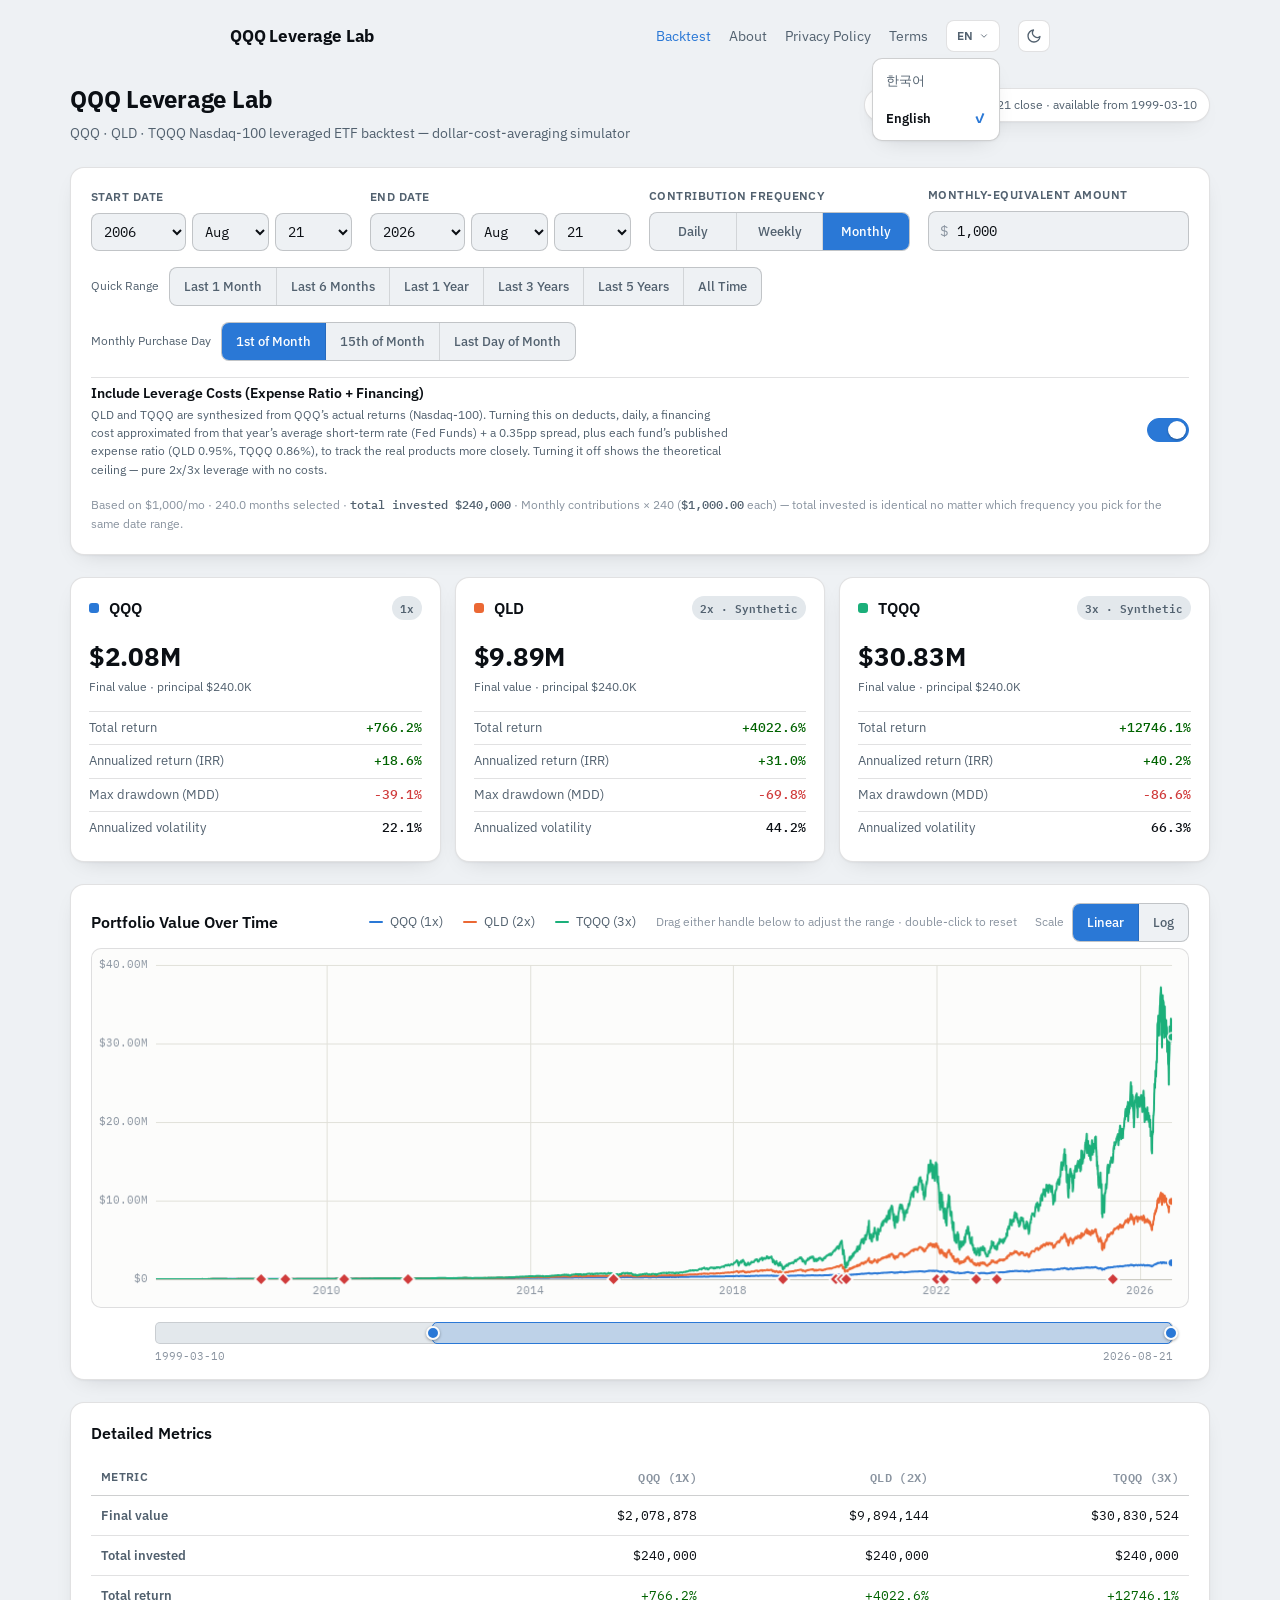
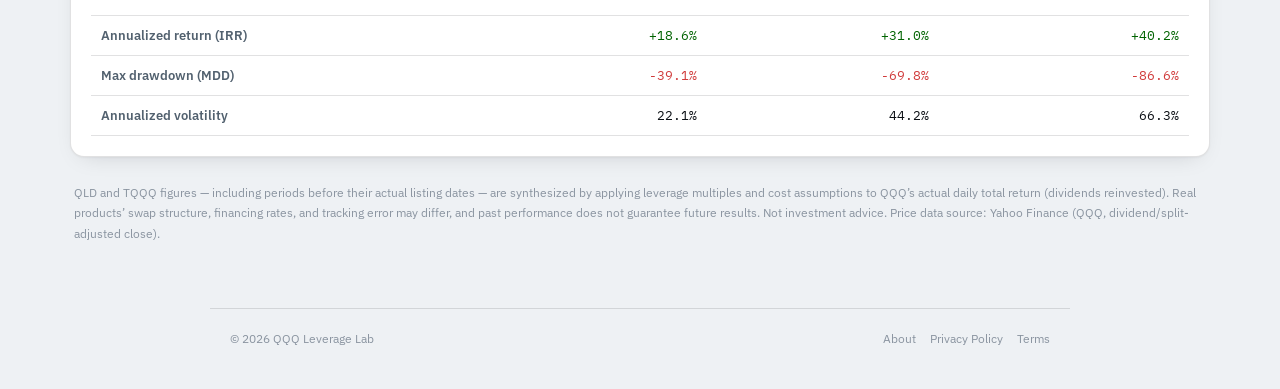
==== commit c544bd93: "Add Google Search Console verification meta tag" ====
--- a/index.html
+++ b/index.html
@@ -3,6 +3,7 @@
 <head>
 <script async src="https://pagead2.googlesyndication.com/pagead/js/adsbygoogle.js?client=ca-pub-5607384951754093" crossorigin="anonymous"></script>
 <meta charset="utf-8">
+<meta name="google-site-verification" content="22jd1Q9gwpfGcwd0MvSlxlhC8mekAJ9CjNMXHGUHASE" />
 <script>(function(){var t=localStorage.getItem('theme');if(t==='dark'||t==='light')document.documentElement.setAttribute('data-theme',t);var l=localStorage.getItem('lang');if(!(l==='ko'||l==='en'))l='en';document.documentElement.setAttribute('data-lang',l);document.documentElement.setAttribute('lang',l);})();</script>
 <meta name="viewport" content="width=device-width, initial-scale=1">
 <title data-i18n="tool.title">QQQ Leverage Lab — 나스닥100 레버리지 ETF 백테스트</title>
@@ -763,7 +764,7 @@
 </footer>
 
 <script>
-const QQQ_RAW = [["1999-03-10",43.027],["1999-03-11",43.2377],["1999-03-12",42.1844],["1999-03-15",43.3957],["1999-03-16",43.7644],["1999-03-17",43.4484],["1999-03-18",44.291],["1999-03-19",43.1587],["1999-03-22",42.6321],["1999-03-23",41.1311],["1999-03-24",42.5267],["1999-03-25",44.0803],["1999-03-26",43.6064],["1999-03-29",45.1863],["1999-03-30",44.8703],["1999-03-31",44.212],["1999-04-01",45.1337],["1999-04-05",46.7663],["1999-04-06",46.8584],["1999-04-07",46.3713],["1999-04-08",46.7399],["1999-04-09",47.0296],["1999-04-12",46.7136],["1999-04-13",46.0816],["1999-04-14",44.5017],["1999-04-15",45.1073],["1999-04-16",43.7907],["1999-04-19",41.7368],["1999-04-20",42.6847],["1999-04-21",44.7913],["1999-04-22",46.0026],["1999-04-23",46.6082],["1999-04-26",47.6813],["1999-04-27",46.9506],["1999-04-28",45.3443],["1999-04-29",44.9756],["1999-04-30",45.2653],["1999-05-03",45.0283],["1999-05-04",44.3173],["1999-05-05",45.6603],["1999-05-06",44.0013],["1999-05-07",44.6333],["1999-05-10",45.081],["1999-05-11",45.792],["1999-05-12",46.7399],["1999-05-13",45.871],["1999-05-14",45.002],["1999-05-17",45.8117],["1999-05-18",45.6076],["1999-05-19",46.2396],["1999-05-20",44.9691],["1999-05-21",44.5543],["1999-05-24",43.4221],["1999-05-25",42.0001],["1999-05-26",43.1719],["1999-05-27",43.1324],["1999-05-28",43.8434],["1999-06-01",42.8691],["1999-06-02",43.5932],["1999-06-03",42.9744],["1999-06-04",44.291],["1999-06-07",45.2126],["1999-06-08",44.0803],["1999-06-09",44.8177],["1999-06-10",44.3042],["1999-06-11",43.6327],["1999-06-14",42.8098],["1999-06-15",43.4484],["1999-06-16",45.68],["1999-06-17",46.1869],["1999-06-18",46.3976],["1999-06-21",47.7866],["1999-06-22",46.3449],["1999-06-23",47.0757],["1999-06-24",46.1409],["1999-06-25",46.0816],["1999-06-28",47.1744],["1999-06-29",47.8195],["1999-06-30",48.5569],["1999-07-01",48.886],["1999-07-02",49.5048],["1999-07-06",49.1888],["1999-07-07",49.2678],["1999-07-08",49.9261],["1999-07-09",50.4264],["1999-07-12",50.1631],["1999-07-13",49.9261],["1999-07-14",50.7753],["1999-07-15",51.2427],["1999-07-16",51.7167],["1999-07-19",51.1901],["1999-07-20",49.2152],["1999-07-21",49.4521],["1999-07-22",48.1948],["1999-07-23",48.2672],["1999-07-26",47.0822],["1999-07-27",48.0302],["1999-07-28",48.9716],["1999-07-29",47.9249],["1999-07-30",47.6879],["1999-08-02",47.5562],["1999-08-03",47.2468],["1999-08-04",46.391],["1999-08-05",47.1283],["1999-08-06",46.6214],["1999-08-09",46.0223],["1999-08-10",45.6076],["1999-08-11",47.1086],["1999-08-12",46.5556],["1999-08-13",48.5832],["1999-08-16",48.9716],["1999-08-17",49.2152],["1999-08-18",48.6622],["1999-08-19",48.0828],["1999-08-20",48.8465],["1999-08-23",50.4001],["1999-08-24",50.7424],["1999-08-25",51.8221],["1999-08-26",50.9597],["1999-08-27",50.4528],["1999-08-30",49.7418],["1999-08-31",50.2948],["1999-09-01",50.6568],["1999-09-02",50.4791],["1999-09-03",52.7964],["1999-09-07",52.5594],["1999-09-08",51.8484],["1999-09-09",52.5857],["1999-09-10",53.1913],["1999-09-13",52.5528],["1999-09-14",52.8424],["1999-09-15",51.8221],["1999-09-16",51.7957],["1999-09-17",53.3493],["1999-09-20",53.4744],["1999-09-21",52.1907],["1999-09-22",52.7437],["1999-09-23",50.5581],["1999-09-24",50.6239],["1999-09-27",50.9794],["1999-09-28",51.2164],["1999-09-29",50.1895],["1999-09-30",50.7161],["1999-10-01",50.7358],["1999-10-04",51.8747],["1999-10-05",52.2434],["1999-10-06",53.2901],["1999-10-07",53.165],["1999-10-08",53.7246],["1999-10-11",54.4816],["1999-10-12",53.244],["1999-10-13",51.6641],["1999-10-14",51.9866],["1999-10-15",50.4528],["1999-10-18",49.8142],["1999-10-19",50.0841],["1999-10-20",51.6114],["1999-10-21",52.454],["1999-10-22",52.217],["1999-10-25",52.2434],["1999-10-26",51.8221],["1999-10-27",51.7431],["1999-10-28",53.5337],["1999-10-29",55.4033],["1999-11-01",55.1136],["1999-11-02",55.1465],["1999-11-03",56.2459],["1999-11-04",56.8779],["1999-11-05",57.4572],["1999-11-08",58.6158],["1999-11-09",58.2208],["1999-11-10",58.9844],["1999-11-11",60.0378],["1999-11-12",60.8277],["1999-11-15",60.7092],["1999-11-16",62.2497],["1999-11-17",61.407],["1999-11-18",63.2898],["1999-11-19",63.856],["1999-11-22",62.8816],["1999-11-23",63.1713],["1999-11-24",65.2516],["1999-11-26",65.4622],["1999-11-29",64.3826],["1999-11-30",61.9337],["1999-12-01",63.2766],["1999-12-02",65.2845],["1999-12-03",66.6735],["1999-12-06",67.2791],["1999-12-07",67.2791],["1999-12-08",66.4628],["1999-12-09",66.7788],["1999-12-10",67.3318],["1999-12-13",68.2468],["1999-12-14",67.0158],["1999-12-15",68.3061],["1999-12-16",69.9914],["1999-12-17",70.597],["1999-12-20",71.5186],["1999-12-21",75.3632],["1999-12-22",75.1262],["1999-12-23",76.0215],["1999-12-27",75.5738],["1999-12-28",75.0998],["1999-12-29",77.9437],["1999-12-30",77.1011],["1999-12-31",76.9958],["2000-01-03",79.8396],["2000-01-04",74.3625],["2000-01-05",72.4666],["2000-01-06",67.4898],["2000-01-07",75.8372],["2000-01-10",77.9437],["2000-01-11",74.1519],["2000-01-12",72.5192],["2000-01-13",76.8905],["2000-01-14",78.681],["2000-01-18",79.1024],["2000-01-19",80.893],["2000-01-20",80.103],["2000-01-21",81.1036],["2000-01-24",77.2064],["2000-01-25",78.3651],["2000-01-26",75.2052],["2000-01-27",76.3111],["2000-01-28",72.4666],["2000-01-31",75.5738],["2000-02-01",77.6014],["2000-02-02",78.2597],["2000-02-03",81.3143],["2000-02-04",81.8673],["2000-02-07",82.9995],["2000-02-08",86.4754],["2000-02-09",83.4209],["2000-02-10",86.1594],["2000-02-11",84.1582],["2000-02-14",84.0529],["2000-02-15",84.6585],["2000-02-16",84.2635],["2000-02-17",86.0541],["2000-02-18",82.9469],["2000-02-22",83.2102],["2000-02-23",87.8447],["2000-02-24",89.7406],["2000-02-25",87.6867],["2000-02-28",87.634],["2000-02-29",89.9513],["2000-03-01",90.6886],["2000-03-02",88.5886],["2000-03-03",93.5852],["2000-03-06",94.3224],["2000-03-07",92.9005],["2000-03-08",93.7431],["2000-03-09",96.903],["2000-03-10",96.4817],["2000-03-13",93.9538],["2000-03-14",90.4779],["2000-03-15",86.6861],["2000-03-16",91.6366],["2000-03-17",93.3745],["2000-03-20",90.7413],["2000-03-21",94.1645],["2000-03-22",96.0604],["2000-03-23",97.7457],["2000-03-24",99.0623],["2000-03-27",99.2203],["2000-03-28",96.6924],["2000-03-29",92.6899],["2000-03-30",90.3726],["2000-03-31",92.2685],["2000-04-03",86.7387],["2000-04-04",85.8961],["2000-04-05",84.3688],["2000-04-06",86.3701],["2000-04-07",89.846],["2000-04-10",84.3688],["2000-04-11",82.3676],["2000-04-12",77.5224],["2000-04-13",74.1519],["2000-04-14",67.7268],["2000-04-17",75.5212],["2000-04-18",77.5224],["2000-04-19",75.1525],["2000-04-20",73.5199],["2000-04-24",71.4133],["2000-04-25",76.2322],["2000-04-26",73.6253],["2000-04-27",76.8905],["2000-04-28",79.8396],["2000-05-01",80.577],["2000-05-02",75.9425],["2000-05-03",75.0998],["2000-05-04",75.2579],["2000-05-05",77.0484],["2000-05-08",74.0466],["2000-05-09",72.4666],["2000-05-10",67.2002],["2000-05-11",71.308],["2000-05-12",71.308],["2000-05-15",74.4153],["2000-05-16",76.5218],["2000-05-17",74.9418],["2000-05-18",72.256],["2000-05-19",68.8327],["2000-05-22",68.7801],["2000-05-23",63.0397],["2000-05-24",66.9895],["2000-05-25",65.5149],["2000-05-26",65.5149],["2000-05-30",72.098],["2000-05-31",70.044],["2000-06-01",73.6253],["2000-06-02",78.8917],["2000-06-05",79.0892],["2000-06-06",76.8905],["2000-06-07",78.9444],["2000-06-08",78.5757],["2000-06-09",78.997],["2000-06-12",76.4692],["2000-06-13",79.4183],["2000-06-14",77.6278],["2000-06-15",78.997],["2000-06-16",79.4183],["2000-06-19",82.5782],["2000-06-20",82.2623],["2000-06-21",83.3155],["2000-06-22",80.261],["2000-06-23",77.1011],["2000-06-26",79.2077],["2000-06-27",78.2597],["2000-06-28",79.2077],["2000-06-29",77.2196],["2000-06-30",78.7337],["2000-07-03",80.261],["2000-07-05",77.1537],["2000-07-06",79.2077],["2000-07-07",80.8403],["2000-07-10",79.6159],["2000-07-11",80.0503],["2000-07-12",81.9463],["2000-07-13",82.9995],["2000-07-14",84.7902],["2000-07-17",85.7381],["2000-07-18",83.8422],["2000-07-19",81.9463],["2000-07-20",84.5795],["2000-07-21",81.7356],["2000-07-24",80.0503],["2000-07-25",80.6823],["2000-07-26",80.577],["2000-07-27",77.4171],["2000-07-28",73.2039],["2000-07-31",75.3632],["2000-08-01",74.3625],["2000-08-02",73.0459],["2000-08-03",76.2058],["2000-08-04",75.9425],["2000-08-07",77.7331],["2000-08-08",79.313],["2000-08-09",77.2064],["2000-08-10",75.6791],["2000-08-11",76.7325],["2000-08-14",78.3651],["2000-08-15",78.3651],["2000-08-16",79.155],["2000-08-17",80.6823],["2000-08-18",80.261],["2000-08-21",80.4717],["2000-08-22",80.4717],["2000-08-23",81.7882],["2000-08-24",83.0522],["2000-08-25",82.6046],["2000-08-28",82.9995],["2000-08-29",83.4209],["2000-08-30",83.3155],["2000-08-31",85.6328],["2000-09-01",86.4754],["2000-09-05",83.8422],["2000-09-06",80.893],["2000-09-07",82.6836],["2000-09-08",80.1557],["2000-09-11",78.207],["2000-09-12",76.9958],["2000-09-13",78.7864],["2000-09-14",78.3651],["2000-09-15",76.9431],["2000-09-18",75.7318],["2000-09-19",78.5231],["2000-09-20",79.7344],["2000-09-21",73.9412],["2000-09-22",78.3124],["2000-09-25",76.2322],["2000-09-26",75.3632],["2000-09-27",75.4685],["2000-09-28",77.1537],["2000-09-29",74.7839],["2000-10-02",73.0986],["2000-10-03",70.7813],["2000-10-04",72.1506],["2000-10-05",72.3613],["2000-10-06",69.9387],["2000-10-09",69.6227],["2000-10-10",65.9889],["2000-10-11",64.9356],["2000-10-12",63.303],["2000-10-13",68.4641],["2000-10-16",69.0961],["2000-10-17",65.9362],["2000-10-18",65.7255],["2000-10-19",71.6766],["2000-10-20",72.73],["2000-10-23",72.6246],["2000-10-24",69.5175],["2000-10-25",65.6202],["2000-10-26",67.3055],["2000-10-27",67.1738],["2000-10-30",64.6854],["2000-10-31",68.8459],["2000-11-01",68.2534],["2000-11-02",69.0961],["2000-11-03",69.9914],["2000-11-06",69.4647],["2000-11-07",69.2014],["2000-11-08",63.7901],["2000-11-09",63.7769],["2000-11-10",60.4591],["2000-11-13",60.5512],["2000-11-14",63.9086],["2000-11-15",65.1989],["2000-11-16",61.407],["2000-11-17",61.3676],["2000-11-20",58.866],["2000-11-21",58.7738],["2000-11-22",56.1406],["2000-11-24",59.3531],["2000-11-27",58.6158],["2000-11-28",55.1531],["2000-11-29",53.0334],["2000-11-30",53.0728],["2000-12-01",53.9287],["2000-12-04",54.7713],["2000-12-05",59.5638],["2000-12-06",57.2992],["2000-12-07",56.0352],["2000-12-08",57.2992],["2000-12-11",62.671],["2000-12-12",60.3801],["2000-12-13",57.918],["2000-12-14",55.0873],["2000-12-15",53.8233],["2000-12-18",53.9287],["2000-12-19",49.8208],["2000-12-20",46.9637],["2000-12-21",47.2402],["2000-12-22",50.9794],["2000-12-26",51.2954],["2000-12-27",51.8747],["2000-12-28",51.7694],["2000-12-29",49.1888],["2001-01-02",45.0283],["2001-01-03",52.612],["2001-01-04",51.6641],["2001-01-05",47.7142],["2001-01-08",48.2409],["2001-01-09",48.2409],["2001-01-10",50.7161],["2001-01-11",52.1907],["2001-01-12",52.8622],["2001-01-16",52.2302],["2001-01-17",53.8233],["2001-01-18",56.0879],["2001-01-19",55.8772],["2001-01-22",55.9299],["2001-01-23",57.1017],["2001-01-24",56.5619],["2001-01-25",54.35],["2001-01-26",55.2321],["2001-01-29",56.4566],["2001-01-30",56.2459],["2001-01-31",54.1815],["2001-02-01",54.8977],["2001-02-02",51.8642],["2001-02-05",51.8221],["2001-02-06",51.9063],["2001-02-07",51.0637],["2001-02-08",49.5385],["2001-02-09",47.5246],["2001-02-12",48.0976],["2001-02-13",46.5556],["2001-02-14",48.4094],["2001-02-15",49.2099],["2001-02-16",46.4545],["2001-02-20",44.6512],["2001-02-21",43.3957],["2001-02-22",42.9744],["2001-02-23",43.1261],["2001-02-26",43.9434],["2001-02-27",41.2891],["2001-02-28",39.983],["2001-03-01",41.1206],["2001-03-02",39.351],["2001-03-05",40.0673],["2001-03-06",41.6262],["2001-03-07",41.643],["2001-03-08",40.8678],["2001-03-09",38.0028],["2001-03-12",35.6435],["2001-03-13",37.4551],["2001-03-14",36.8653],["2001-03-15",35.5171],["2001-03-16",34.7166],["2001-03-19",36.4524],["2001-03-20",34.0003],["2001-03-21",34.0003],["2001-03-22",36.0648],["2001-03-23",36.0648],["2001-03-26",35.2306],["2001-03-27",36.444],["2001-03-28",33.4526],["2001-03-29",32.8206],["2001-03-30",32.9892],["2001-04-02",31.5145],["2001-04-03",29.2057],["2001-04-04",28.6917],["2001-04-05",31.4387],["2001-04-06",30.2927],["2001-04-09",31.2196],["2001-04-10",33.5369],["2001-04-11",34.548],["2001-04-12",36.0648],["2001-04-16",33.9161],["2001-04-17",34.7587],["2001-04-18",38.382],["2001-04-19",40.6993],["2001-04-20",40.7836],["2001-04-23",38.045],["2001-04-24",37.3287],["2001-04-25",38.0028],["2001-04-26",37.0338],["2001-04-27",38.045],["2001-04-30",38.8876],["2001-05-01",40.4886],["2001-05-02",41.2722],["2001-05-03",39.4353],["2001-05-04",40.615],["2001-05-07",39.7724],["2001-05-08",40.615],["2001-05-09",39.2246],["2001-05-10",38.5674],["2001-05-11",38.382],["2001-05-14",37.7669],["2001-05-15",38.045],["2001-05-16",39.7303],["2001-05-17",40.3622],["2001-05-18",40.4802],["2001-05-21",43.0165],["2001-05-22",42.8901],["2001-05-23",40.9942],["2001-05-24",42.0475],["2001-05-25",41.2807],["2001-05-29",38.8623],["2001-05-30",37.4383],["2001-05-31",37.6911],["2001-06-01",38.8034],["2001-06-04",38.618],["2001-06-05",40.3201],["2001-06-06",40.0083],["2001-06-07",41.0363],["2001-06-08",39.8988],["2001-06-11",38.8034],["2001-06-12",38.5927],["2001-06-13",37.5394],["2001-06-14",35.6013],["2001-06-15",35.8963],["2001-06-18",35.416],["2001-06-19",35.239],["2001-06-20",36.0395],["2001-06-21",36.5282],["2001-06-22",36.444],["2001-06-25",36.5367],["2001-06-26",36.663],["2001-06-27",36.899],["2001-06-28",37.3709],["2001-06-29",38.5084],["2001-07-02",38.2978],["2001-07-03",38.4579],["2001-07-05",36.6125],["2001-07-06",35.0958],["2001-07-09",35.3991],["2001-07-10",34.1267],["2001-07-11",34.548],["2001-07-12",36.7389],["2001-07-13",36.3597],["2001-07-16",35.6856],["2001-07-17",36.4861],["2001-07-18",35.0958],["2001-07-19",35.93],["2001-07-20",35.0958],["2001-07-23",34.2194],["2001-07-24",33.8318],["2001-07-25",34.1267],["2001-07-26",34.6323],["2001-07-27",35.3485],["2001-07-30",35.1379],["2001-07-31",35.1884],["2001-08-01",36.3176],["2001-08-02",37.0001],["2001-08-03",36.385],["2001-08-06",35.812],["2001-08-07",35.6266],["2001-08-08",34.1267],["2001-08-09",34.27],["2001-08-10",33.9413],["2001-08-13",34.6323],["2001-08-14",34.211],["2001-08-15",32.947],["2001-08-16",33.3347],["2001-08-17",31.8179],["2001-08-20",32.2561],["2001-08-21",30.9163],["2001-08-22",31.7589],["2001-08-23",31.4471],["2001-08-24",33.1156],["2001-08-27",33.1577],["2001-08-28",32.1212],["2001-08-29",31.6494],["2001-08-30",30.4781],["2001-08-31",30.8657],["2001-09-04",29.8883],["2001-09-05",29.7703],["2001-09-06",28.5653],["2001-09-07",28.3968],["2001-09-10",28.7338],["2001-09-17",26.2902],["2001-09-18",25.7004],["2001-09-19",25.2538],["2001-09-20",24.4111],["2001-09-21",23.7539],["2001-09-24",24.9504],["2001-09-25",25.0263],["2001-09-26",24.1583],["2001-09-27",23.9983],["2001-09-28",24.4196],["2001-10-01",24.2089],["2001-10-02",24.2847],["2001-10-03",26.1217],["2001-10-04",26.3745],["2001-10-05",26.7621],["2001-10-08",26.8464],["2001-10-09",26.1975],["2001-10-10",27.3856],["2001-10-11",29.2394],["2001-10-12",29.113],["2001-10-15",28.9866],["2001-10-16",29.4585],["2001-10-17",27.3435],["2001-10-18",28.085],["2001-10-19",28.2704],["2001-10-22",29.0288],["2001-10-23",29.1805],["2001-10-24",29.8124],["2001-10-25",31.009],["2001-10-26",30.3433],["2001-10-29",28.6833],["2001-10-30",28.1272],["2001-10-31",28.5653],["2001-11-01",29.7787],["2001-11-02",29.9978],["2001-11-05",30.9753],["2001-11-06",32.1802],["2001-11-07",32.1381],["2001-11-08",31.8095],["2001-11-09",31.7926],["2001-11-12",32.0201],["2001-11-13",33.1661],["2001-11-14",33.4021],["2001-11-15",33.2672],["2001-11-16",33.1746],["2001-11-19",34.1183],["2001-11-20",32.5426],["2001-11-21",32.374],["2001-11-23",33.0987],["2001-11-26",33.9161],["2001-11-27",33.8739],["2001-11-28",32.6521],["2001-11-29",33.6633],["2001-11-30",33.4105],["2001-12-03",32.8375],["2001-12-04",34.4048],["2001-12-05",36.1069],["2001-12-06",36.1575],["2001-12-07",35.1632],["2001-12-10",34.548],["2001-12-11",34.7419],["2001-12-12",35.0199],["2001-12-13",33.5032],["2001-12-14",33.7981],["2001-12-17",34.3795],["2001-12-18",34.7671],["2001-12-19",34.1351],["2001-12-20",32.6858],["2001-12-21",33.2672],["2001-12-24",33.1324],["2001-12-26",33.4442],["2001-12-27",33.7138],["2001-12-28",33.9835],["2001-12-31",32.7869],["2002-01-02",33.7981],["2002-01-03",34.9693],["2002-01-04",35.1126],["2002-01-07",34.725],["2002-01-08",34.9609],["2002-01-09",34.6407],["2002-01-10",34.8682],["2002-01-11",34.4216],["2002-01-14",33.6717],["2002-01-15",33.9919],["2002-01-16",32.6774],["2002-01-17",33.4105],["2002-01-18",32.5173],["2002-01-22",31.5145],["2002-01-23",32.3825],["2002-01-24",32.8122],["2002-01-25",32.7196],["2002-01-28",32.9049],["2002-01-29",32.0033],["2002-01-30",32.2476],["2002-01-31",32.4499],["2002-02-01",32.1381],["2002-02-04",31.1101],["2002-02-05",30.5961],["2002-02-06",30.3854],["2002-02-07",29.6523],["2002-02-08",30.4781],["2002-02-11",30.8657],["2002-02-12",30.6129],["2002-02-13",31.1354],["2002-02-14",31.0764],["2002-02-15",30.1495],["2002-02-19",29.2226],["2002-02-20",29.6186],["2002-02-21",28.2114],["2002-02-22",28.3547],["2002-02-25",29.5007],["2002-02-26",29.3911],["2002-02-27",28.9866],["2002-02-28",28.4642],["2002-03-01",30.1158],["2002-03-04",31.3039],["2002-03-05",31.5314],["2002-03-06",31.6831],["2002-03-07",31.7505],["2002-03-08",32.5847],["2002-03-11",32.4667],["2002-03-12",32.0201],["2002-03-13",31.2449],["2002-03-14",31.0595],["2002-03-15",31.3713],["2002-03-18",31.5483],["2002-03-19",31.4977],["2002-03-20",30.3854],["2002-03-21",31.1944],["2002-03-22",30.9079],["2002-03-25",29.9641],["2002-03-26",30.2422],["2002-03-27",30.0062],["2002-03-28",30.3854],["2002-04-01",30.9668],["2002-04-02",29.568],["2002-04-03",29.5175],["2002-04-04",29.29],["2002-04-05",28.9614],["2002-04-08",29.3237],["2002-04-09",28.3041],["2002-04-10",28.5148],["2002-04-11",27.8069],["2002-04-12",28.2451],["2002-04-15",28.4726],["2002-04-16",29.6607],["2002-04-17",29.5091],["2002-04-18",28.9445],["2002-04-19",29.0372],["2002-04-22",28.3041],["2002-04-23",27.8154],["2002-04-24",27.3856],["2002-04-25",27.3182],["2002-04-26",26.1554],["2002-04-29",26.2228],["2002-04-30",26.7368],["2002-05-01",26.5936],["2002-05-02",25.7088],["2002-05-03",25.06],["2002-05-06",24.4111],["2002-05-07",24.1836],["2002-05-08",26.7705],["2002-05-09",26.0796],["2002-05-10",24.9083],["2002-05-13",25.9195],["2002-05-14",27.4446],["2002-05-15",27.6469],["2002-05-16",27.689],["2002-05-17",27.748],["2002-05-20",27.1413],["2002-05-21",26.3998],["2002-05-22",26.4587],["2002-05-23",26.9896],["2002-05-24",26.3239],["2002-05-28",26.206],["2002-05-29",25.515],["2002-05-30",25.7341],["2002-05-31",25.3128],["2002-06-03",24.4196],["2002-06-04",24.7398],["2002-06-05",24.9925],["2002-06-06",24.3353],["2002-06-07",23.8466],["2002-06-10",23.8044],["2002-06-11",23.1388],["2002-06-12",23.4758],["2002-06-13",23.3241],["2002-06-14",23.2736],["2002-06-17",24.0657],["2002-06-18",24.4533],["2002-06-19",23.0376],["2002-06-20",22.2961],["2002-06-21",21.7568],["2002-06-24",22.1866],["2002-06-25",21.4535],["2002-06-26",21.6136],["2002-06-27",22.0855],["2002-06-28",21.9928],["2002-07-01",20.9395],["2002-07-02",20.1811],["2002-07-03",20.8552],["2002-07-05",22.195],["2002-07-08",21.3861],["2002-07-09",20.7794],["2002-07-10",20.139],["2002-07-11",20.8973],["2002-07-12",20.8973],["2002-07-15",21.5462],["2002-07-16",21.226],["2002-07-17",21.6136],["2002-07-18",20.8384],["2002-07-19",20.2148],["2002-07-22",19.7177],["2002-07-23",18.875],["2002-07-24",19.903],["2002-07-25",18.7486],["2002-07-26",19.1025],["2002-07-29",20.08],["2002-07-30",20.4845],["2002-07-31",20.0968],["2002-08-01",19.1531],["2002-08-02",18.7486],["2002-08-05",18.0661],["2002-08-06",18.9593],["2002-08-07",19.2121],["2002-08-08",19.8609],["2002-08-09",19.6587],["2002-08-12",19.7177],["2002-08-13",19.0436],["2002-08-14",20.2569],["2002-08-15",20.6698],["2002-08-16",20.8131],["2002-08-19",21.3187],["2002-08-20",21.226],["2002-08-21",21.6978],["2002-08-22",22.0433],["2002-08-23",21.1923],["2002-08-26",21.2765],["2002-08-27",20.535],["2002-08-28",19.7851],["2002-08-29",20.0463],["2002-08-30",19.7935],["2002-09-03",19.0773],["2002-09-04",19.1531],["2002-09-05",18.6812],["2002-09-06",19.2542],["2002-09-09",19.448],["2002-09-10",19.9283],["2002-09-11",19.7598],["2002-09-12",19.2205],["2002-09-13",19.3722],["2002-09-16",19.0941],["2002-09-17",18.6896],["2002-09-18",18.479],["2002-09-19",18.1841],["2002-09-20",18.2599],["2002-09-23",17.7122],["2002-09-24",17.7206],["2002-09-25",18.4284],["2002-09-26",18.2009],["2002-09-27",17.9566],["2002-09-30",17.4594],["2002-10-01",18.5211],["2002-10-02",17.906],["2002-10-03",17.4763],["2002-10-04",17.1476],["2002-10-07",16.9875],["2002-10-08",17.0212],["2002-10-09",16.9033],["2002-10-10",17.7628],["2002-10-11",18.7234],["2002-10-14",18.9424],["2002-10-15",19.8525],["2002-10-16",19.1952],["2002-10-17",19.8441],["2002-10-18",20.0631],["2002-10-21",20.4676],["2002-10-22",20.3412],["2002-10-23",20.7288],["2002-10-24",20.2064],["2002-10-25",20.8131],["2002-10-28",20.6361],["2002-10-29",20.1558],["2002-10-30",20.6951],["2002-10-31",20.6867],["2002-11-01",21.2765],["2002-11-04",21.8242],["2002-11-05",21.9928],["2002-11-06",22.3045],["2002-11-07",21.5209],["2002-11-08",21.1249],["2002-11-11",20.4845],["2002-11-12",21.0069],["2002-11-13",21.2597],["2002-11-14",21.9928],["2002-11-15",22.2793],["2002-11-18",21.9506],["2002-11-19",21.6136],["2002-11-20",22.5321],["2002-11-21",23.3663],["2002-11-22",23.3578],["2002-11-25",23.5854],["2002-11-26",22.7933],["2002-11-27",23.5179],["2002-11-29",23.3578],["2002-12-02",23.5938],["2002-12-03",22.8944],["2002-12-04",22.3888],["2002-12-05",22.077],["2002-12-06",22.3045],["2002-12-09",21.2513],["2002-12-10",21.5715],["2002-12-11",21.6726],["2002-12-12",21.7905],["2002-12-13",21.0996],["2002-12-16",21.7821],["2002-12-17",21.8495],["2002-12-18",21.3861],["2002-12-19",21.1164],["2002-12-20",21.3355],["2002-12-23",21.6304],["2002-12-24",21.3608],["2002-12-26",21.3018],["2002-12-27",20.9142],["2002-12-30",20.7541],["2002-12-31",20.535],["2003-01-02",21.4029],["2003-01-03",21.6389],["2003-01-06",22.1782],["2003-01-07",22.4562],["2003-01-08",21.8242],["2003-01-09",22.4984],["2003-01-10",22.8354],["2003-01-13",22.7006],["2003-01-14",22.8186],["2003-01-15",22.5321],["2003-01-16",22.2793],["2003-01-17",21.3271],["2003-01-21",21.0912],["2003-01-22",21.0069],["2003-01-23",21.4956],["2003-01-24",20.9142],["2003-01-27",20.6698],["2003-01-28",20.8805],["2003-01-29",21.1923],["2003-01-30",20.6446],["2003-01-31",20.594],["2003-02-03",20.6361],["2003-02-04",20.3833],["2003-02-05",20.2907],["2003-02-06",20.4002],["2003-02-07",20.0631],["2003-02-10",20.2401],["2003-02-11",20.3496],["2003-02-12",20.0716],["2003-02-13",20.1727],["2003-02-14",20.6361],["2003-02-18",21.2765],["2003-02-19",21.1333],["2003-02-20",21.049],["2003-02-21",21.2091],["2003-02-24",20.8468],["2003-02-25",20.8721],["2003-02-26",20.4086],["2003-02-27",20.8721],["2003-02-28",21.2007],["2003-03-03",20.771],["2003-03-04",20.6446],["2003-03-05",20.6867],["2003-03-06",20.6361],["2003-03-07",20.6783],["2003-03-10",20.2317],["2003-03-11",20.0547],["2003-03-12",20.4171],["2003-03-13",21.5883],["2003-03-14",21.6726],["2003-03-17",22.4141],["2003-03-18",22.6922],["2003-03-19",22.4984],["2003-03-20",22.5826],["2003-03-21",22.8944],["2003-03-24",21.9422],["2003-03-25",22.254],["2003-03-26",22.3804],["2003-03-27",22.2203],["2003-03-28",21.9759],["2003-03-31",21.2765],["2003-04-01",21.4451],["2003-04-02",22.0349],["2003-04-03",22.313],["2003-04-04",21.9506],["2003-04-07",21.9843],["2003-04-08",21.9591],["2003-04-09",21.4535],["2003-04-10",21.7147],["2003-04-11",21.4956],["2003-04-14",21.9338],["2003-04-15",22.1445],["2003-04-16",22.0939],["2003-04-17",22.5995],["2003-04-21",22.6837],["2003-04-22",23.1135],["2003-04-23",23.282],["2003-04-24",23.1556],["2003-04-25",22.709],["2003-04-28",23.1556],["2003-04-29",23.3663],["2003-04-30",23.1303],["2003-05-01",23.3326],["2003-05-02",23.8297],["2003-05-05",23.8044],["2003-05-06",24.1078],["2003-05-07",23.8381],["2003-05-08",23.4],["2003-05-09",23.9393],["2003-05-12",24.3016],["2003-05-13",24.1499],["2003-05-14",24.0994],["2003-05-15",24.369],["2003-05-16",24.1836],["2003-05-19",23.3326],["2003-05-20",23.4],["2003-05-21",23.3326],["2003-05-22",23.6696],["2003-05-23",23.6781],["2003-05-27",24.5207],["2003-05-28",24.5965],["2003-05-29",24.6976],["2003-05-30",25.1021],["2003-06-02",24.9251],["2003-06-03",25.1611],["2003-06-04",25.633],["2003-06-05",25.8183],["2003-06-06",25.3886],["2003-06-09",25.0515],["2003-06-10",25.4307],["2003-06-11",25.7172],["2003-06-12",25.8268],["2003-06-13",25.2453],["2003-06-16",26.0206],["2003-06-17",25.9195],["2003-06-18",26.0543],["2003-06-19",25.633],["2003-06-20",25.5993],["2003-06-23",25.2032],["2003-06-24",25.0094],["2003-06-25",24.8746],["2003-06-26",25.4644],["2003-06-27",25.1358],["2003-06-30",25.2369],["2003-07-01",25.574],["2003-07-02",26.0964],["2003-07-03",25.7678],["2003-07-07",26.8716],["2003-07-08",27.2003],["2003-07-09",27.1328],["2003-07-10",26.6273],["2003-07-11",26.8295],["2003-07-14",27.1497],["2003-07-15",27.1834],["2003-07-16",27.0991],["2003-07-17",26.2734],["2003-07-18",26.3576],["2003-07-21",26.0206],["2003-07-22",26.4082],["2003-07-23",26.6273],["2003-07-24",26.2734],["2003-07-25",26.7958],["2003-07-28",26.8716],["2003-07-29",26.6694],["2003-07-30",26.4756],["2003-07-31",26.7958],["2003-08-01",26.5093],["2003-08-04",26.5009],["2003-08-05",25.456],["2003-08-06",25.4392],["2003-08-07",25.5403],["2003-08-08",25.338],["2003-08-11",25.6161],["2003-08-12",26.0037],["2003-08-13",26.0121],["2003-08-14",26.0374],["2003-08-15",26.2649],["2003-08-18",26.939],["2003-08-19",27.2761],["2003-08-20",27.2087],["2003-08-21",27.5036],["2003-08-22",27.3351],["2003-08-25",27.3941],["2003-08-26",27.4193],["2003-08-27",27.6384],["2003-08-28",27.8828],["2003-08-29",28.1356],["2003-09-02",28.54],["2003-09-03",28.5232],["2003-09-04",28.7844],["2003-09-05",28.599],["2003-09-08",29.0709],["2003-09-09",28.7254],["2003-09-10",28.0345],["2003-09-11",28.3462],["2003-09-12",28.4979],["2003-09-15",28.2198],["2003-09-16",28.9866],["2003-09-17",28.8687],["2003-09-18",29.3068],["2003-09-19",29.1383],["2003-09-22",28.5822],["2003-09-23",29.0877],["2003-09-24",27.9923],["2003-09-25",27.63],["2003-09-26",27.453],["2003-09-29",27.9249],["2003-09-30",27.3182],["2003-10-01",27.9334],["2003-10-02",28.026],["2003-10-03",28.8097],["2003-10-06",29.0203],["2003-10-07",29.1973],["2003-10-08",29.0119],["2003-10-09",29.231],["2003-10-10",29.5007],["2003-10-13",29.6945],["2003-10-14",29.7703],["2003-10-15",29.6439],["2003-10-16",29.8798],["2003-10-17",29.1636],["2003-10-20",29.5259],["2003-10-21",29.7029],["2003-10-22",29.1299],["2003-10-23",28.7928],["2003-10-24",28.8181],["2003-10-27",28.8265],["2003-10-28",29.7956],["2003-10-29",29.7619],["2003-10-30",29.8209],["2003-10-31",29.6439],["2003-11-03",30.1326],["2003-11-04",29.9304],["2003-11-05",30.2],["2003-11-06",30.2843],["2003-11-07",30.0231],["2003-11-10",29.6523],["2003-11-11",29.5428],["2003-11-12",30.1748],["2003-11-13",30.1411],["2003-11-14",29.5259],["2003-11-17",29.2226],["2003-11-18",28.5485],["2003-11-19",28.8265],["2003-11-20",28.5485],["2003-11-21",28.8434],["2003-11-24",29.6439],["2003-11-25",29.6439],["2003-11-26",29.7787],["2003-11-28",29.8124],["2003-12-01",30.2506],["2003-12-02",30.0821],["2003-12-03",29.7029],["2003-12-04",30.0231],["2003-12-05",29.5259],["2003-12-08",29.6945],["2003-12-09",29.0119],["2003-12-10",29.1215],["2003-12-11",29.745],["2003-12-12",29.6945],["2003-12-15",29.3068],["2003-12-16",29.3658],["2003-12-17",29.4164],["2003-12-18",29.9641],["2003-12-19",29.8798],["2003-12-22",29.9725],["2003-12-23",30.2],["2003-12-24",30.2624],["2003-12-26",30.2203],["2003-12-29",30.7176],["2003-12-30",30.8188],["2003-12-31",30.7345],["2004-01-02",30.6502],["2004-01-05",31.2655],["2004-01-06",31.4763],["2004-01-07",31.7629],["2004-01-08",32.0158],["2004-01-09",31.805],["2004-01-12",32.3108],["2004-01-13",31.9905],["2004-01-14",32.1001],["2004-01-15",32.1844],["2004-01-16",32.5131],["2004-01-20",32.4879],["2004-01-21",32.353],["2004-01-22",32.1591],["2004-01-23",32.0411],["2004-01-26",32.53],["2004-01-27",31.8135],["2004-01-28",31.274],["2004-01-29",31.392],["2004-01-30",31.2487],["2004-02-02",31.1644],["2004-02-03",31.1307],["2004-02-04",30.6249],["2004-02-05",30.7429],["2004-02-06",31.2993],["2004-02-09",31.2908],["2004-02-10",31.3414],["2004-02-11",31.6786],["2004-02-12",31.4004],["2004-02-13",31.1391],["2004-02-17",31.5606],["2004-02-18",31.6533],["2004-02-19",31.1728],["2004-02-20",31.0717],["2004-02-23",30.7261],["2004-02-24",30.6502],["2004-02-25",30.8357],["2004-02-26",30.9115],["2004-02-27",30.8272],["2004-03-01",31.2318],["2004-03-02",30.8694],["2004-03-03",30.7008],["2004-03-04",30.9874],["2004-03-05",30.8778],["2004-03-08",30.1528],["2004-03-09",30.0601],["2004-03-10",29.6639],["2004-03-11",29.3942],["2004-03-12",29.9337],["2004-03-15",29.411],["2004-03-16",29.4616],["2004-03-17",29.9252],["2004-03-18",29.7904],["2004-03-19",29.293],["2004-03-22",28.9221],["2004-03-23",28.6861],["2004-03-24",29.0148],["2004-03-25",29.7904],["2004-03-26",29.6892],["2004-03-29",30.1697],["2004-03-30",30.2708],["2004-03-31",30.2118],["2004-04-01",30.4816],["2004-04-02",31.274],["2004-04-05",31.569],["2004-04-06",31.1728],["2004-04-07",31.1391],["2004-04-08",31.1391],["2004-04-12",31.333],["2004-04-13",30.8778],["2004-04-14",31.0295],["2004-04-15",30.4732],["2004-04-16",30.4226],["2004-04-19",30.7935],["2004-04-20",30.077],["2004-04-21",30.3383],["2004-04-22",31.1222],["2004-04-23",31.3667],["2004-04-26",31.1391],["2004-04-27",31.0801],["2004-04-28",30.5153],["2004-04-29",30.0432],["2004-04-30",29.3099],["2004-05-03",29.588],["2004-05-04",29.7145],["2004-05-05",29.9505],["2004-05-06",29.7229],["2004-05-07",29.4785],["2004-05-10",29.2256],["2004-05-11",29.6639],["2004-05-12",29.7229],["2004-05-13",29.5122],["2004-05-14",29.293],["2004-05-17",29.0148],["2004-05-18",29.2762],["2004-05-19",29.2424],["2004-05-20",29.3773],["2004-05-21",29.5206],["2004-05-24",29.7229],["2004-05-25",30.313],["2004-05-26",30.5069],["2004-05-27",30.7008],["2004-05-28",30.8104],["2004-06-01",30.7682],["2004-06-02",30.7008],["2004-06-03",30.3299],["2004-06-04",30.5069],["2004-06-07",31.2318],["2004-06-08",31.274],["2004-06-09",30.8357],["2004-06-10",31.0548],["2004-06-14",30.6165],["2004-06-15",31.0127],["2004-06-16",30.9621],["2004-06-17",30.6755],["2004-06-18",30.7176],["2004-06-21",30.4732],["2004-06-22",30.9199],["2004-06-23",31.2908],["2004-06-24",31.2318],["2004-06-25",31.4679],["2004-06-28",31.2066],["2004-06-29",31.5016],["2004-06-30",31.8135],["2004-07-01",31.2234],["2004-07-02",31.038],["2004-07-06",30.372],["2004-07-07",30.431],["2004-07-08",30.0938],["2004-07-09",30.136],["2004-07-12",30.0095],["2004-07-13",29.9674],["2004-07-14",29.6639],["2004-07-15",29.5628],["2004-07-16",29.2256],["2004-07-19",29.1666],["2004-07-20",29.8662],["2004-07-21",28.998],["2004-07-22",29.3942],["2004-07-23",28.8378],["2004-07-26",28.7114],["2004-07-27",29.1076],["2004-07-28",28.9811],["2004-07-29",29.3183],["2004-07-30",29.411],["2004-08-02",29.47],["2004-08-03",28.8547],["2004-08-04",28.8631],["2004-08-05",28.3236],["2004-08-06",27.5818],["2004-08-09",27.6492],["2004-08-10",27.9948],["2004-08-11",27.7504],["2004-08-12",27.3711],["2004-08-13",27.4132],["2004-08-16",27.7251],["2004-08-17",28.037],["2004-08-18",28.5343],["2004-08-19",28.3826],["2004-08-20",28.6692],["2004-08-23",28.7367],["2004-08-24",28.7282],["2004-08-25",29.1244],["2004-08-26",28.998],["2004-08-27",29.1329],["2004-08-30",28.6439],["2004-08-31",28.6776],["2004-09-01",28.8884],["2004-09-02",29.3183],["2004-09-03",28.7788],["2004-09-07",29.0233],["2004-09-08",28.9137],["2004-09-09",29.1581],["2004-09-10",29.6049],["2004-09-13",29.9927],["2004-09-14",30.0348],["2004-09-15",29.7145],["2004-09-16",29.7735],["2004-09-17",29.8662],["2004-09-20",29.8662],["2004-09-21",29.9843],["2004-09-22",29.4616],["2004-09-23",29.4363],["2004-09-24",29.3352],["2004-09-27",29.0823],["2004-09-28",29.1413],["2004-09-29",29.5712],["2004-09-30",29.6218],["2004-10-01",30.431],["2004-10-04",30.608],["2004-10-05",30.6502],["2004-10-06",30.8946],["2004-10-07",30.549],["2004-10-08",29.9927],["2004-10-11",30.136],["2004-10-12",30.0854],["2004-10-13",30.018],["2004-10-14",29.8831],["2004-10-15",30.0348],["2004-10-18",30.4647],["2004-10-19",30.2456],["2004-10-20",30.3889],["2004-10-21",30.8525],["2004-10-22",30.1781],["2004-10-25",30.0348],["2004-10-26",30.195],["2004-10-27",30.9621],["2004-10-28",31.1559],["2004-10-29",31.1054],["2004-11-01",31.2234],["2004-11-02",31.3246],["2004-11-03",31.5353],["2004-11-04",31.7123],["2004-11-05",31.9989],["2004-11-08",32.0326],["2004-11-09",31.9652],["2004-11-10",31.8556],["2004-11-11",32.2771],["2004-11-12",32.589],["2004-11-15",32.7323],["2004-11-16",32.53],["2004-11-17",32.9683],["2004-11-18",33.1201],["2004-11-19",32.6059],["2004-11-22",32.9178],["2004-11-23",32.8672],["2004-11-24",33.1538],["2004-11-26",33.0526],["2004-11-29",33.0442],["2004-11-30",32.9767],["2004-12-01",33.6511],["2004-12-02",33.7776],["2004-12-03",33.8282],["2004-12-06",33.9462],["2004-12-07",33.3645],["2004-12-08",33.5584],["2004-12-09",33.7607],["2004-12-10",33.6596],["2004-12-13",33.9546],["2004-12-14",34.1232],["2004-12-15",33.9968],["2004-12-16",33.6764],["2004-12-17",33.5905],["2004-12-20",33.3607],["2004-12-21",33.7692],["2004-12-22",33.8117],["2004-12-23",33.8372],["2004-12-27",33.6926],["2004-12-28",34.016],["2004-12-29",34.0585],["2004-12-30",34.033],["2004-12-31",33.9734],["2005-01-03",33.616],["2005-01-04",33.0033],["2005-01-05",32.799],["2005-01-06",32.6373],["2005-01-07",32.8075],["2005-01-10",32.7905],["2005-01-11",32.5607],["2005-01-12",32.8331],["2005-01-13",32.399],["2005-01-14",32.7054],["2005-01-18",32.9522],["2005-01-19",32.4075],["2005-01-20",31.7863],["2005-01-21",31.531],["2005-01-24",31.0884],["2005-01-25",31.2416],["2005-01-26",31.6161],["2005-01-27",31.5735],["2005-01-28",31.4203],["2005-01-31",31.8288],["2005-02-01",31.931],["2005-02-02",31.982],["2005-02-03",31.6161],["2005-02-04",32.1267],["2005-02-07",32.0586],["2005-02-08",32.1182],["2005-02-09",31.582],["2005-02-10",31.6161],["2005-02-11",32.0841],["2005-02-14",32.2288],["2005-02-15",32.4416],["2005-02-16",32.3224],["2005-02-17",31.8884],["2005-02-18",31.7863],["2005-02-22",31.3948],["2005-02-23",31.4373],["2005-02-24",31.8373],["2005-02-25",32.0161],["2005-02-28",31.6756],["2005-03-01",32.0246],["2005-03-02",32.0075],["2005-03-03",31.7437],["2005-03-04",31.931],["2005-03-07",32.3905],["2005-03-08",32.0671],["2005-03-09",31.9735],["2005-03-10",31.931],["2005-03-11",31.6331],["2005-03-14",31.7778],["2005-03-15",31.5224],["2005-03-16",31.165],["2005-03-17",31.2416],["2005-03-18",31.0714],["2005-03-21",31.131],["2005-03-22",30.748],["2005-03-23",30.8586],["2005-03-24",30.8672],["2005-03-28",30.9267],["2005-03-29",30.6799],["2005-03-30",31.2586],["2005-03-31",31.1225],["2005-04-01",30.8076],["2005-04-04",31.0288],["2005-04-05",31.1139],["2005-04-06",31.0629],["2005-04-07",31.4373],["2005-04-08",31.182],["2005-04-11",31.0459],["2005-04-12",31.1991],["2005-04-13",30.6884],["2005-04-14",30.2544],["2005-04-15",29.5651],["2005-04-18",29.5736],["2005-04-19",29.7778],["2005-04-20",29.531],["2005-04-21",30.314],["2005-04-22",29.8629],["2005-04-25",30.1097],["2005-04-26",29.8289],["2005-04-27",29.8714],["2005-04-28",29.5736],["2005-04-29",29.7693],["2005-05-02",29.8885],["2005-05-03",30.0417],["2005-05-04",30.4076],["2005-05-05",30.4331],["2005-05-06",30.5182],["2005-05-09",30.6629],["2005-05-10",30.4416],["2005-05-11",30.5948],["2005-05-12",30.5097],["2005-05-13",30.8416],["2005-05-16",31.0459],["2005-05-17",31.2331],["2005-05-18",31.6586],["2005-05-19",31.9224],["2005-05-20",32.0501],["2005-05-23",32.2118],["2005-05-24",32.3139],["2005-05-25",32.1777],["2005-05-26",32.5011],["2005-05-27",32.5182],["2005-05-31",32.4075],["2005-06-01",32.6713],["2005-06-02",32.9011],["2005-06-03",32.4245],["2005-06-06",32.4331],["2005-06-07",32.1607],["2005-06-08",32.0926],["2005-06-09",32.2969],["2005-06-10",31.9565],["2005-06-13",32.1097],["2005-06-14",31.982],["2005-06-15",32.0841],["2005-06-16",32.2543],["2005-06-17",32.2586],["2005-06-20",32.2586],["2005-06-21",32.2416],["2005-06-22",32.2075],["2005-06-23",31.8497],["2005-06-24",31.492],["2005-06-27",31.3472],["2005-06-28",31.6453],["2005-06-29",31.5771],["2005-06-30",31.3301],["2005-07-01",31.2875],["2005-07-05",31.6112],["2005-07-06",31.4579],["2005-07-07",31.5686],["2005-07-08",32.1734],["2005-07-11",32.4716],["2005-07-12",32.6249],["2005-07-13",32.7015],["2005-07-14",33.0252],["2005-07-15",33.1275],["2005-07-18",32.9912],["2005-07-19",33.3745],["2005-07-20",33.613],["2005-07-21",33.6215],["2005-07-22",33.5789],["2005-07-25",33.4512],["2005-07-26",33.5789],["2005-07-27",33.8345],["2005-07-28",33.9963],["2005-07-29",33.7152],["2005-08-01",33.7748],["2005-08-02",34.1411],["2005-08-03",34.1241],["2005-08-04",33.7919],["2005-08-05",33.63],["2005-08-08",33.383],["2005-08-09",33.6045],["2005-08-10",33.3149],["2005-08-11",33.5874],["2005-08-12",33.4001],["2005-08-15",33.6045],["2005-08-16",33.0593],["2005-08-17",33.2552],["2005-08-18",33.0849],["2005-08-19",33.0678],["2005-08-22",33.0849],["2005-08-23",32.9912],["2005-08-24",32.7953],["2005-08-25",32.8719],["2005-08-26",32.7612],["2005-08-29",33.0167],["2005-08-30",32.8975],["2005-08-31",33.2041],["2005-09-01",33.153],["2005-09-02",33.0252],["2005-09-06",33.5108],["2005-09-07",33.5704],["2005-09-08",33.5619],["2005-09-09",33.7493],["2005-09-12",33.843],["2005-09-13",33.7578],["2005-09-14",33.3745],["2005-09-15",33.3575],["2005-09-16",33.5619],["2005-09-19",33.2978],["2005-09-20",33.1615],["2005-09-21",32.7953],["2005-09-22",32.9145],["2005-09-23",33.0082],["2005-09-26",33.0167],["2005-09-27",32.9401],["2005-09-28",32.9486],["2005-09-29",33.3915],["2005-09-30",33.613],["2005-10-03",33.6982],["2005-10-04",33.4767],["2005-10-05",33.0167],["2005-10-06",32.5823],["2005-10-07",32.6589],["2005-10-10",32.4801],["2005-10-11",32.3182],["2005-10-12",31.9349],["2005-10-13",32.1819],["2005-10-14",32.4204],["2005-10-17",32.5227],["2005-10-18",32.2927],["2005-10-19",32.9401],["2005-10-20",32.6334],["2005-10-21",32.8378],["2005-10-24",33.3575],["2005-10-25",33.2297],["2005-10-26",33.0593],["2005-10-27",32.3949],["2005-10-28",32.6419],["2005-10-31",33.1104],["2005-11-01",33.0849],["2005-11-02",33.5193],["2005-11-03",34.0219],["2005-11-04",34.1411],["2005-11-07",34.1837],["2005-11-08",34.1922],["2005-11-09",34.2093],["2005-11-10",34.5841],["2005-11-11",34.6778],["2005-11-14",34.6778],["2005-11-15",34.5159],["2005-11-16",34.7289],["2005-11-17",35.1889],["2005-11-18",35.3081],["2005-11-21",35.3933],["2005-11-22",35.5211],["2005-11-23",35.6063],["2005-11-25",35.6829],["2005-11-28",35.3848],["2005-11-29",35.2144],["2005-11-30",35.1293],["2005-12-01",35.7852],["2005-12-02",35.8703],["2005-12-05",35.6063],["2005-12-06",35.7255],["2005-12-07",35.6574],["2005-12-08",35.4019],["2005-12-09",35.5381],["2005-12-12",35.6659],["2005-12-13",35.8107],["2005-12-14",35.6914],["2005-12-15",35.7511],["2005-12-16",35.5043],["2005-12-19",34.9408],["2005-12-20",34.9664],["2005-12-21",35.1201],["2005-12-22",35.3506],["2005-12-23",35.3506],["2005-12-27",35.0432],["2005-12-28",35.0005],["2005-12-29",34.77],["2005-12-30",34.5053],["2006-01-03",35.2738],["2006-01-04",35.6409],["2006-01-05",35.7946],["2006-01-06",36.4436],["2006-01-09",36.5887],["2006-01-10",36.6144],["2006-01-11",36.8961],["2006-01-12",36.7168],["2006-01-13",36.6997],["2006-01-17",36.4607],["2006-01-18",36.0423],["2006-01-19",36.307],["2006-01-20",35.2225],["2006-01-23",35.2311],["2006-01-24",35.3848],["2006-01-25",35.2311],["2006-01-26",35.4787],["2006-01-27",35.9569],["2006-01-30",36.0252],["2006-01-31",35.8629],["2006-02-01",35.991],["2006-02-02",35.3762],["2006-02-03",34.9408],["2006-02-06",34.8468],["2006-02-07",34.6931],["2006-02-08",35.0944],["2006-02-09",34.7614],["2006-02-10",34.9749],["2006-02-13",34.5736],["2006-02-14",34.9237],["2006-02-15",35.1457],["2006-02-16",35.4702],["2006-02-17",35.1884],["2006-02-21",34.7956],["2006-02-22",35.2311],["2006-02-23",35.1371],["2006-02-24",35.2311],["2006-02-27",35.6239],["2006-02-28",35.0944],["2006-03-01",35.5726],["2006-03-02",35.5982],["2006-03-03",35.3933],["2006-03-06",35.0859],["2006-03-07",34.881],["2006-03-08",34.8981],["2006-03-09",34.5992],["2006-03-10",34.6334],["2006-03-13",34.7358],["2006-03-14",35.325],["2006-03-15",35.6239],["2006-03-16",35.325],["2006-03-17",35.4181],["2006-03-20",35.5036],["2006-03-21",35.1276],["2006-03-22",35.2131],["2006-03-23",35.1105],["2006-03-24",35.29],["2006-03-27",35.2985],["2006-03-28",35.1532],["2006-03-29",35.8197],["2006-03-30",35.9308],["2006-03-31",35.8283],["2006-04-03",35.871],["2006-04-04",36.0675],["2006-04-05",36.4093],["2006-04-06",36.5119],["2006-04-07",36.1615],["2006-04-10",36.1103],["2006-04-11",35.8197],["2006-04-12",35.8283],["2006-04-13",35.9735],["2006-04-17",35.5976],["2006-04-18",36.2812],["2006-04-19",36.4435],["2006-04-20",36.3153],["2006-04-21",35.8881],["2006-04-24",35.8539],["2006-04-25",35.777],["2006-04-26",35.7685],["2006-04-27",36.1103],["2006-04-28",35.7599],["2006-05-01",35.4096],["2006-05-02",35.5036],["2006-05-03",35.4523],["2006-05-04",35.7428],["2006-05-05",36.0248],["2006-05-08",36.059],["2006-05-09",35.9223],["2006-05-10",35.6061],["2006-05-11",34.8115],["2006-05-12",34.3415],["2006-05-15",34.3158],["2006-05-16",34.0595],["2006-05-17",33.5981],["2006-05-18",33.3674],["2006-05-19",33.6237],["2006-05-22",33.299],["2006-05-23",32.9743],["2006-05-24",33.1965],["2006-05-25",33.6323],["2006-05-26",33.7434],["2006-05-30",33.017],["2006-05-31",33.1709],["2006-06-01",33.957],["2006-06-02",33.8715],["2006-06-05",33.1367],["2006-06-06",33.1111],["2006-06-07",32.8632],["2006-06-08",32.812],["2006-06-09",32.5984],["2006-06-12",31.9575],["2006-06-13",31.8293],["2006-06-14",32.154],["2006-06-15",33.0256],["2006-06-16",32.7828],["2006-06-19",32.5177],["2006-06-20",32.5604],["2006-06-21",33.0735],["2006-06-22",32.6545],["2006-06-23",32.6203],["2006-06-26",32.7058],["2006-06-27",32.0902],["2006-06-28",32.3296],["2006-06-29",33.3129],["2006-06-30",33.1504],["2006-07-03",33.3471],["2006-07-05",32.6203],["2006-07-06",32.5861],["2006-07-07",32.227],["2006-07-10",31.9448],["2006-07-11",32.1842],["2006-07-12",31.5771],["2006-07-13",31.047],["2006-07-14",30.7306],["2006-07-17",30.8076],["2006-07-18",30.9102],["2006-07-19",31.3121],["2006-07-20",30.8503],["2006-07-21",30.5254],["2006-07-24",31.1325],["2006-07-25",31.3121],["2006-07-26",31.2864],["2006-07-27",31.0812],["2006-07-28",31.731],["2006-07-31",31.7225],["2006-08-01",31.1924],["2006-08-02",31.5429],["2006-08-03",31.7396],["2006-08-04",31.5942],["2006-08-07",31.389],["2006-08-08",31.1924],["2006-08-09",31.2351],["2006-08-10",31.4574],["2006-08-11",31.2351],["2006-08-14",31.4403],["2006-08-15",32.2355],["2006-08-16",32.9965],["2006-08-17",33.1162],["2006-08-18",33.1675],["2006-08-21",32.8512],["2006-08-22",32.8597],["2006-08-23",32.6118],["2006-08-24",32.7058],["2006-08-25",32.7657],["2006-08-28",33.0136],["2006-08-29",33.1162],["2006-08-30",33.2701],["2006-08-31",33.236],["2006-09-01",33.4155],["2006-09-05",33.7404],["2006-09-06",33.0649],["2006-09-07",32.911],["2006-09-08",33.1077],["2006-09-11",33.3129],["2006-09-12",33.9285],["2006-09-13",34.1594],["2006-09-14",34.1936],["2006-09-15",34.3159],["2006-09-18",34.3245],["2006-09-19",34.0935],["2006-09-20",34.5897],["2006-09-21",34.3758],["2006-09-22",34.1106],["2006-09-25",34.7095],["2006-09-26",34.8806],["2006-09-27",34.8378],["2006-09-28",34.9319],["2006-09-29",34.778],["2006-10-02",34.3416],["2006-10-03",34.4871],["2006-10-04",35.334],["2006-10-05",35.5052],["2006-10-06",35.4282],["2006-10-09",35.5479],["2006-10-10",35.6078],["2006-10-11",35.5394],["2006-10-12",36.104],["2006-10-13",36.3008],["2006-10-16",36.335],["2006-10-17",35.9329],["2006-10-18",35.7618],["2006-10-19",35.8474],["2006-10-20",35.9329],["2006-10-23",36.3008],["2006-10-24",36.0527],["2006-10-25",36.3008],["2006-10-26",36.6345],["2006-10-27",36.1126],["2006-10-30",36.3436],["2006-10-31",36.4292],["2006-11-01",35.9329],["2006-11-02",35.9672],["2006-11-03",35.873],["2006-11-06",36.3949],["2006-11-07",36.643],["2006-11-08",36.8141],["2006-11-09",36.643],["2006-11-10",36.8141],["2006-11-13",37.1906],["2006-11-14",37.5841],["2006-11-15",37.7381],["2006-11-16",37.9007],["2006-11-17",37.9007],["2006-11-20",37.9777],["2006-11-21",38.029],["2006-11-22",38.2686],["2006-11-24",38.2001],["2006-11-27",37.336],["2006-11-28",37.4473],["2006-11-29",37.7039],["2006-11-30",37.6782],["2006-12-01",37.3531],["2006-12-04",37.8665],["2006-12-05",38.0033],["2006-12-06",37.8665],["2006-12-07",37.3873],["2006-12-08",37.5585],["2006-12-11",37.6953],["2006-12-12",37.4729],["2006-12-13",37.5413],["2006-12-14",37.9605],["2006-12-15",38.0582],["2006-12-18",37.6813],["2006-12-19",37.5614],["2006-12-20",37.4244],["2006-12-21",37.1588],["2006-12-22",36.7733],["2006-12-26",36.9275],["2006-12-27",37.116],["2006-12-28",36.9361],["2006-12-29",36.9703],["2007-01-03",37.0389],["2007-01-04",37.7413],["2007-01-05",37.5614],["2007-01-08",37.5871],["2007-01-09",37.7755],["2007-01-10",38.221],["2007-01-11",38.615],["2007-01-12",38.812],["2007-01-16",38.7863],["2007-01-17",38.4694],["2007-01-18",37.7584],["2007-01-19",37.8355],["2007-01-22",37.4244],["2007-01-23",37.3301],["2007-01-24",37.9468],["2007-01-25",37.4586],["2007-01-26",37.3216],["2007-01-29",37.3558],["2007-01-30",37.373],["2007-01-31",37.7499],["2007-02-01",37.6899],["2007-02-02",37.8269],["2007-02-05",37.7927],["2007-02-06",37.7413],["2007-02-07",38.0839],["2007-02-08",38.0753],["2007-02-09",37.5871],["2007-02-12",37.4415],["2007-02-13",37.57],["2007-02-14",38.2038],["2007-02-15",38.4266],["2007-02-16",38.298],["2007-02-20",38.5893],["2007-02-21",38.7092],["2007-02-22",38.9062],["2007-02-23",38.7692],["2007-02-26",38.5807],["2007-02-27",36.996],["2007-02-28",37.116],["2007-03-01",36.9447],["2007-03-02",36.3879],["2007-03-05",36.1052],["2007-03-06",36.7048],["2007-03-07",36.5592],["2007-03-08",36.8076],["2007-03-09",36.7733],["2007-03-12",37.0132],["2007-03-13",36.2937],["2007-03-14",36.8247],["2007-03-15",36.7391],["2007-03-16",36.7108],["2007-03-19",37.0879],["2007-03-20",37.3536],["2007-03-21",38.0736],["2007-03-22",37.9365],["2007-03-23",37.8165],["2007-03-26",37.9708],["2007-03-27",37.7051],["2007-03-28",37.3022],["2007-03-29",37.3451],["2007-03-30",37.3108],["2007-04-02",37.3622],["2007-04-03",37.8508],["2007-04-04",38.005],["2007-04-05",38.1936],["2007-04-09",38.0993],["2007-04-10",38.2965],["2007-04-11",37.8936],["2007-04-12",38.1936],["2007-04-13",38.2708],["2007-04-16",38.6222],["2007-04-17",38.7079],["2007-04-18",38.5793],["2007-04-19",38.6993],["2007-04-20",38.9136],["2007-04-23",38.9736],["2007-04-24",39.1707],["2007-04-25",39.6936],["2007-04-26",39.8993],["2007-04-27",39.9164],["2007-04-30",39.3936],["2007-05-01",39.3593],["2007-05-02",39.7879],["2007-05-03",39.9336],["2007-05-04",39.9679],["2007-05-07",39.9679],["2007-05-08",40.0536],["2007-05-09",40.1393],["2007-05-10",39.5907],["2007-05-11",40.0964],["2007-05-14",39.8222],["2007-05-15",39.5136],["2007-05-16",39.8993],["2007-05-17",39.7107],["2007-05-18",40.0364],["2007-05-21",40.2936],["2007-05-22",40.3279],["2007-05-23",40.1393],["2007-05-24",39.565],["2007-05-25",39.8136],["2007-05-29",40.1222],["2007-05-30",40.4479],["2007-05-31",40.6364],["2007-06-01",40.6622],["2007-06-04",40.7822],["2007-06-05",40.7822],["2007-06-06",40.345],["2007-06-07",39.7193],["2007-06-08",40.2079],["2007-06-11",40.1307],["2007-06-12",39.8907],["2007-06-13",40.3279],["2007-06-14",40.5936],["2007-06-15",40.9684],["2007-06-18",40.977],["2007-06-19",40.9684],["2007-06-20",40.5824],["2007-06-21",40.9513],["2007-06-22",40.5653],["2007-06-25",40.3937],["2007-06-26",40.1621],["2007-06-27",40.7797],["2007-06-28",40.7626],["2007-06-29",40.8312],["2007-07-02",41.2],["2007-07-03",41.4402],["2007-07-05",41.7404],["2007-07-06",41.912],["2007-07-09",41.9377],["2007-07-10",41.586],["2007-07-11",41.8691],["2007-07-12",42.5125],["2007-07-13",42.8041],["2007-07-16",42.7612],["2007-07-17",43.0872],["2007-07-18",43.0357],["2007-07-19",43.1644],["2007-07-20",42.9328],["2007-07-23",42.95],["2007-07-24",42.3152],["2007-07-25",42.3752],["2007-07-26",42.0149],["2007-07-27",41.1657],["2007-07-30",41.6461],["2007-07-31",40.7712],["2007-08-01",41.0885],["2007-08-02",41.466],["2007-08-03",40.6768],["2007-08-06",41.1486],["2007-08-07",41.4402],["2007-08-08",41.8949],["2007-08-09",40.9256],["2007-08-10",40.5567],["2007-08-13",40.8312],["2007-08-14",40.1364],["2007-08-15",39.3729],["2007-08-16",38.9869],["2007-08-17",39.7246],["2007-08-20",39.9133],["2007-08-21",40.3337],["2007-08-22",40.8827],["2007-08-23",40.7712],["2007-08-24",41.3459],["2007-08-27",41.0714],["2007-08-28",40.0935],["2007-08-29",41.2429],["2007-08-30",41.4574],["2007-08-31",41.9206],["2007-09-04",42.6154],["2007-09-05",42.1865],["2007-09-06",42.1522],["2007-09-07",41.3716],["2007-09-10",41.3459],["2007-09-11",41.972],["2007-09-12",41.9806],["2007-09-13",42.1865],["2007-09-14",42.2208],["2007-09-17",41.8691],["2007-09-18",42.9242],["2007-09-19",43.0357],["2007-09-20",42.9156],["2007-09-21",43.2212],["2007-09-24",43.4186],["2007-09-25",43.8305],["2007-09-26",44.0451],["2007-09-27",44.2682],["2007-09-28",44.1223],["2007-10-01",44.6287],["2007-10-02",44.6373],["2007-10-03",44.3283],["2007-10-04",44.4313],["2007-10-05",45.3324],["2007-10-08",45.6157],["2007-10-09",45.8131],["2007-10-10",45.9246],["2007-10-11",45.1951],["2007-10-12",45.9418],["2007-10-15",45.5899],["2007-10-16",45.3754],["2007-10-17",45.959],["2007-10-18",46.1564],["2007-10-19",45.0063],["2007-10-22",45.547],["2007-10-23",46.4997],["2007-10-24",46.1478],["2007-10-25",45.5299],["2007-10-26",46.2851],["2007-10-29",46.4739],["2007-10-30",46.5683],["2007-10-31",47.2292],["2007-11-01",46.3452],["2007-11-02",46.7057],["2007-11-05",46.4052],["2007-11-06",46.9288],["2007-11-07",45.7873],["2007-11-08",44.397],["2007-11-09",42.9122],["2007-11-12",41.8222],["2007-11-13",43.5473],["2007-11-14",42.9894],["2007-11-15",42.7577],["2007-11-16",43.1525],["2007-11-19",42.6547],["2007-11-20",42.8264],["2007-11-21",42.32],["2007-11-23",42.7749],["2007-11-26",42.0368],["2007-11-27",42.8779],["2007-11-28",44.1824],["2007-11-29",44.3712],["2007-11-30",44.0365],["2007-12-03",43.6675],["2007-12-04",43.4872],["2007-12-05",44.2682],["2007-12-06",44.9033],["2007-12-07",44.9119],["2007-12-10",45.0921],["2007-12-11",44.0451],["2007-12-12",44.4399],["2007-12-13",44.1996],["2007-12-14",43.7447],["2007-12-17",42.6805],["2007-12-18",42.8178],["2007-12-19",42.8092],["2007-12-20",43.6846],["2007-12-21",44.5463],["2007-12-24",44.8814],["2007-12-26",45.1048],["2007-12-27",44.5635],["2007-12-28",44.5206],["2007-12-31",44.0051],["2008-01-02",43.3092],["2008-01-03",43.4896],["2008-01-04",41.5823],["2008-01-07",41.3847],["2008-01-08",40.3108],["2008-01-09",41.1699],["2008-01-10",41.2301],["2008-01-11",40.4225],["2008-01-14",41.127],["2008-01-15",39.9929],["2008-01-16",39.5633],["2008-01-17",39.0135],["2008-01-18",38.9619],["2008-01-22",37.9568],["2008-01-23",37.8107],["2008-01-24",38.5839],["2008-01-25",37.7935],["2008-01-28",38.0856],["2008-01-29",38.1544],["2008-01-30",38.12],["2008-01-31",38.7729],["2008-02-01",39.1681],["2008-02-04",38.6183],["2008-02-05",37.5186],["2008-02-06",36.7797],["2008-02-07",37.0375],["2008-02-08",37.4584],["2008-02-11",37.8622],["2008-02-12",37.6474],["2008-02-13",38.4722],["2008-02-14",37.7763],["2008-02-15",37.6474],["2008-02-19",37.5787],["2008-02-20",37.7506],["2008-02-21",37.3897],["2008-02-22",37.5272],["2008-02-25",37.7162],["2008-02-26",37.8622],["2008-02-27",38.0513],["2008-02-28",37.9052],["2008-02-29",36.9],["2008-03-03",36.6595],["2008-03-04",36.8656],["2008-03-05",37.0461],["2008-03-06",36.2299],["2008-03-07",36.144],["2008-03-10",35.4481],["2008-03-11",36.7969],["2008-03-12",36.6938],["2008-03-13",36.9773],["2008-03-14",36.2986],["2008-03-17",35.6371],["2008-03-18",37.2265],["2008-03-19",36.3072],["2008-03-20",37.0492],["2008-03-24",38.3303],["2008-03-25",38.5453],["2008-03-26",38.4335],["2008-03-27",37.5823],["2008-03-28",37.3932],["2008-03-31",37.5909],["2008-04-01",39.1987],["2008-04-02",39.1128],["2008-04-03",39.1987],["2008-04-04",39.4309],["2008-04-07",39.3449],["2008-04-08",39.044],["2008-04-09",38.6055],["2008-04-10",39.1558],["2008-04-11",38.0724],["2008-04-14",37.9004],["2008-04-15",37.952],["2008-04-16",39.0096],["2008-04-17",38.9236],["2008-04-18",40.1617],["2008-04-21",40.4455],["2008-04-22",39.8436],["2008-04-23",40.2821],["2008-04-24",40.6432],["2008-04-25",40.5401],["2008-04-28",40.6174],["2008-04-29",40.927],["2008-04-30",40.5916],["2008-05-01",41.8727],["2008-05-02",41.933],["2008-05-05",41.8126],["2008-05-06",42.0705],["2008-05-07",41.3053],["2008-05-08",41.6148],["2008-05-09",41.4514],["2008-05-12",42.2081],["2008-05-13",42.3199],["2008-05-14",42.2253],["2008-05-15",42.9647],["2008-05-16",42.9991],["2008-05-19",42.6896],["2008-05-20",42.3629],["2008-05-21",41.4256],["2008-05-22",41.5718],["2008-05-23",41.4428],["2008-05-27",42.1737],["2008-05-28",42.3456],["2008-05-29",42.724],["2008-05-30",42.9991],["2008-06-02",42.4746],["2008-06-03",42.2425],["2008-06-04",42.7841],["2008-06-05",43.4634],["2008-06-06",42.1565],["2008-06-09",41.933],["2008-06-10",41.7352],["2008-06-11",40.7292],["2008-06-12",40.7722],["2008-06-13",41.589],["2008-06-16",41.9587],["2008-06-17",41.7352],["2008-06-18",41.2881],["2008-06-19",41.933],["2008-06-20",40.8006],["2008-06-23",40.4823],["2008-06-24",40.2758],["2008-06-25",40.9297],["2008-06-26",39.2777],["2008-06-27",39.2777],["2008-06-30",38.8647],["2008-07-01",39.4154],["2008-07-02",38.4689],["2008-07-03",38.4001],["2008-07-07",38.6324],["2008-07-08",39.553],["2008-07-09",38.5033],["2008-07-10",38.9594],["2008-07-11",38.3399],["2008-07-14",38.0559],["2008-07-15",38.0645],["2008-07-16",39.011],["2008-07-17",39.2691],["2008-07-18",38.3657],["2008-07-21",38.5292],["2008-07-22",38.5292],["2008-07-23",39.0368],["2008-07-24",38.4517],["2008-07-25",38.9508],["2008-07-28",38.2194],["2008-07-29",39.011],["2008-07-30",39.2089],["2008-07-31",39.1142],["2008-08-01",38.6152],["2008-08-04",38.228],["2008-08-05",39.5186],["2008-08-06",40.1209],["2008-08-07",39.8112],["2008-08-08",40.7146],["2008-08-11",41.0846],["2008-08-12",41.1276],["2008-08-13",41.0416],["2008-08-14",41.5148],["2008-08-15",41.4374],["2008-08-18",40.9555],["2008-08-19",40.4479],["2008-08-20",40.5167],["2008-08-21",40.3274],["2008-08-22",40.8609],["2008-08-25",40.0005],["2008-08-26",39.9488],["2008-08-27",40.207],["2008-08-28",40.5339],["2008-08-29",39.6821],["2008-09-02",39.1917],["2008-09-03",38.8217],["2008-09-04",37.5655],["2008-09-05",37.3848],["2008-09-08",37.316],["2008-09-09",36.5244],["2008-09-10",36.8256],["2008-09-11",37.5139],["2008-09-12",37.3676],["2008-09-15",36.2061],["2008-09-16",36.49],["2008-09-17",34.5971],["2008-09-18",35.7672],["2008-09-19",36.9365],["2008-09-22",35.1973],["2008-09-23",34.9304],["2008-09-24",35.1714],["2008-09-25",35.7311],["2008-09-26",35.3695],["2008-09-29",32.5626],["2008-09-30",33.5011],["2008-10-01",33.1481],["2008-10-02",31.6414],["2008-10-03",31.1506],["2008-10-06",30.0141],["2008-10-07",28.1113],["2008-10-08",27.8875],["2008-10-09",27.1384],["2008-10-10",26.9662],["2008-10-13",30.2466],["2008-10-14",28.9379],["2008-10-15",26.3463],["2008-10-16",27.7755],["2008-10-17",27.81],["2008-10-20",28.5849],["2008-10-21",27.104],["2008-10-22",26.3549],["2008-10-23",26.2516],["2008-10-24",25.4078],["2008-10-27",24.7018],["2008-10-28",27.4311],["2008-10-29",27.3623],["2008-10-30",28.2749],["2008-10-31",28.3179],["2008-11-03",28.2577],["2008-11-04",29.0584],["2008-11-05",27.5431],["2008-11-06",26.3118],["2008-11-07",26.8543],["2008-11-10",26.4927],["2008-11-11",25.9158],["2008-11-12",24.719],["2008-11-13",26.2258],["2008-11-14",24.9515],["2008-11-17",24.4263],["2008-11-18",24.4005],["2008-11-19",23.1262],["2008-11-20",22.0069],["2008-11-21",22.9626],["2008-11-24",24.366],["2008-11-25",24.2541],["2008-11-26",25.27],["2008-11-28",25.072],["2008-12-01",23.1864],["2008-12-02",23.9613],["2008-12-03",24.6415],["2008-12-04",23.9441],["2008-12-05",24.917],["2008-12-08",25.8986],["2008-12-09",25.8383],["2008-12-10",25.7522],["2008-12-11",25.0462],["2008-12-12",25.5542],["2008-12-15",25.1065],["2008-12-16",26.3118],["2008-12-17",25.9933],["2008-12-18",25.537],["2008-12-19",25.7465],["2008-12-22",25.186],["2008-12-23",25.0567],["2008-12-24",25.1257],["2008-12-26",25.117],["2008-12-29",24.9101],["2008-12-30",25.4275],["2008-12-31",25.643],["2009-01-02",26.7553],["2009-01-05",26.7467],["2009-01-06",27.014],["2009-01-07",26.2466],["2009-01-08",26.5225],["2009-01-09",25.9276],["2009-01-12",25.4533],["2009-01-13",25.4619],["2009-01-14",24.6859],["2009-01-15",25.0912],["2009-01-16",25.3671],["2009-01-20",24.1082],["2009-01-21",25.1343],["2009-01-22",24.798],["2009-01-23",24.9187],["2009-01-26",25.0998],["2009-01-27",25.2809],["2009-01-28",26.169],["2009-01-29",25.5051],["2009-01-30",25.0567],["2009-02-02",25.3585],["2009-02-03",25.7551],["2009-02-04",25.7896],["2009-02-05",26.3587],["2009-02-06",27.0485],["2009-02-09",27.1606],["2009-02-10",26.1604],["2009-02-11",26.0396],["2009-02-12",26.3587],["2009-02-13",26.238],["2009-02-17",25.1946],["2009-02-18",25.2119],["2009-02-19",24.8239],["2009-02-20",24.8929],["2009-02-23",24.022],["2009-02-24",24.8153],["2009-02-25",24.6514],["2009-02-26",23.9617],["2009-02-27",23.7375],["2009-03-02",22.9701],["2009-03-03",22.9528],["2009-03-04",23.565],["2009-03-05",22.858],["2009-03-06",22.6769],["2009-03-09",22.194],["2009-03-10",23.565],["2009-03-11",23.9272],["2009-03-12",24.7204],["2009-03-13",24.7808],["2009-03-16",24.3669],["2009-03-17",25.2895],["2009-03-18",25.6085],["2009-03-19",25.5913],["2009-03-20",25.2018],["2009-03-23",26.6873],["2009-03-24",26.195],["2009-03-25",26.3159],["2009-03-26",27.1277],["2009-03-27",26.6182],["2009-03-30",25.9618],["2009-03-31",26.1863],["2009-04-01",26.575],["2009-04-02",27.43],["2009-04-03",27.9396],["2009-04-06",27.8705],["2009-04-07",27.1364],["2009-04-08",27.5941],["2009-04-09",28.4491],["2009-04-13",28.406],["2009-04-14",28.0605],["2009-04-15",27.9828],["2009-04-16",28.7083],["2009-04-17",28.7687],["2009-04-20",27.8446],["2009-04-21",28.2332],["2009-04-22",28.3196],["2009-04-23",28.596],["2009-04-24",29.0969],["2009-04-27",29.1314],["2009-04-28",28.9155],["2009-04-29",29.3128],["2009-04-30",29.6065],["2009-05-01",29.6842],["2009-05-04",30.2715],["2009-05-05",30.2456],["2009-05-06",30.2542],["2009-05-07",29.546],["2009-05-08",29.5633],["2009-05-11",29.6669],["2009-05-12",29.3042],["2009-05-13",28.5182],["2009-05-14",28.8378],["2009-05-15",28.8205],["2009-05-18",29.5719],["2009-05-19",29.7101],["2009-05-20",29.6065],["2009-05-21",29.0623],["2009-05-22",28.9674],["2009-05-26",30.0469],["2009-05-27",29.8396],["2009-05-28",30.1851],["2009-05-29",30.5565],["2009-06-01",31.4288],["2009-06-02",31.472],["2009-06-03",31.377],["2009-06-04",31.7311],["2009-06-05",31.7656],["2009-06-08",31.6706],["2009-06-09",31.9124],["2009-06-10",31.8002],["2009-06-11",31.8002],["2009-06-12",31.6534],["2009-06-15",31.0056],["2009-06-16",30.7033],["2009-06-17",30.997],["2009-06-18",30.9365],["2009-06-19",31.2686],["2009-06-22",30.3347],["2009-06-23",30.2655],["2009-06-24",30.7757],["2009-06-25",31.381],["2009-06-26",31.4502],["2009-06-29",31.5193],["2009-06-30",31.4588],["2009-07-01",31.4761],["2009-07-02",30.7843],["2009-07-06",30.62],["2009-07-07",29.8591],["2009-07-08",30.0147],["2009-07-09",30.0666],["2009-07-10",30.1963],["2009-07-13",30.7757],["2009-07-14",30.8881],["2009-07-15",31.9258],["2009-07-16",32.3062],["2009-07-17",32.4792],["2009-07-20",32.7905],["2009-07-21",33.0153],["2009-07-22",33.292],["2009-07-23",34.027],["2009-07-24",33.7676],["2009-07-27",34.027],["2009-07-28",33.7936],["2009-07-29",34.0184],["2009-07-30",34.2173],["2009-07-31",34.1135],["2009-08-03",34.6237],["2009-08-04",34.6237],["2009-08-05",34.3556],["2009-08-06",34.053],["2009-08-07",34.4854],["2009-08-10",34.2432],["2009-08-11",33.9492],["2009-08-12",34.4767],["2009-08-13",34.6669],["2009-08-14",34.2692],["2009-08-17",33.2747],["2009-08-18",33.7503],["2009-08-19",33.9838],["2009-08-20",34.3816],["2009-08-21",34.8399],["2009-08-24",34.8053],["2009-08-25",34.9091],["2009-08-26",34.8485],["2009-08-27",34.935],["2009-08-28",34.9696],["2009-08-31",34.615],["2009-09-01",33.9665],["2009-09-02",33.9406],["2009-09-03",34.1654],["2009-09-04",34.9004],["2009-09-08",35.229],["2009-09-09",35.5317],["2009-09-10",35.8689],["2009-09-11",35.9035],["2009-09-14",36.0419],["2009-09-15",36.1543],["2009-09-16",36.6818],["2009-09-17",36.6731],["2009-09-18",36.7346],["2009-09-21",36.8471],["2009-09-22",36.9163],["2009-09-23",36.7432],["2009-09-24",36.4143],["2009-09-25",36.0941],["2009-09-28",36.7086],["2009-09-29",36.5441],["2009-09-30",36.5701],["2009-10-01",35.4881],["2009-10-02",35.3843],["2009-10-05",35.6699],["2009-10-06",36.3018],["2009-10-07",36.4057],["2009-10-08",36.5615],["2009-10-09",36.7692],["2009-10-12",36.8471],["2009-10-13",36.8557],["2009-10-14",37.3578],["2009-10-15",37.2712],["2009-10-16",37.0288],["2009-10-19",37.4011],["2009-10-20",37.4097],["2009-10-21",37.3405],["2009-10-22",37.4876],["2009-10-23",37.3318],["2009-10-26",37.2106],["2009-10-27",36.648],["2009-10-28",35.8257],["2009-10-29",36.4316],["2009-10-30",35.4535],["2009-11-02",35.6007],["2009-11-03",35.7132],["2009-11-04",35.7738],["2009-11-05",36.6567],["2009-11-06",36.8731],["2009-11-09",37.6607],["2009-11-10",37.7559],["2009-11-11",37.9983],["2009-11-12",37.7819],["2009-11-13",38.0935],["2009-11-16",38.483],["2009-11-17",38.6042],["2009-11-18",38.3878],["2009-11-19",37.7905],["2009-11-20",37.6001],["2009-11-23",38.206],["2009-11-24",38.0762],["2009-11-25",38.2407],["2009-11-27",37.6607],["2009-11-30",37.704],["2009-12-01",38.0935],["2009-12-02",38.1454],["2009-12-03",37.9896],["2009-12-04",38.1887],["2009-12-07",38.0069],["2009-12-08",37.7732],["2009-12-09",38.1541],["2009-12-10",38.3445],["2009-12-11",38.1974],["2009-12-14",38.5609],["2009-12-15",38.3445],["2009-12-16",38.3964],["2009-12-17",37.929],["2009-12-18",38.5472],["2009-12-21",38.9807],["2009-12-22",39.2148],["2009-12-23",39.5009],["2009-12-24",39.8651],["2009-12-28",40.0732],["2009-12-29",39.9084],["2009-12-30",40.0298],["2009-12-31",39.6657],["2010-01-04",40.2466],["2010-01-05",40.2466],["2010-01-06",40.0038],["2010-01-07",40.0298],["2010-01-08",40.3592],["2010-01-11",40.1945],["2010-01-12",39.6917],["2010-01-13",40.1859],["2010-01-14",40.2206],["2010-01-15",39.7524],["2010-01-19",40.3939],["2010-01-20",39.813],["2010-01-21",39.4402],["2010-01-22",38.2871],["2010-01-25",38.4172],["2010-01-26",38.4519],["2010-01-27",38.7553],["2010-01-28",37.7582],["2010-01-29",37.0993],["2010-02-01",37.5068],["2010-02-02",37.8449],["2010-02-03",38.053],["2010-02-04",36.9519],["2010-02-05",37.264],["2010-02-08",36.9953],["2010-02-09",37.3768],["2010-02-10",37.2987],["2010-02-11",37.8623],["2010-02-12",37.9403],["2010-02-16",38.4258],["2010-02-17",38.6426],["2010-02-18",38.8853],["2010-02-19",38.868],["2010-02-22",38.79],["2010-02-23",38.2871],["2010-02-24",38.6773],["2010-02-25",38.6686],["2010-02-26",38.8073],["2010-03-01",39.3709],["2010-03-02",39.4923],["2010-03-03",39.5356],["2010-03-04",39.6657],["2010-03-05",40.2639],["2010-03-08",40.342],["2010-03-09",40.5674],["2010-03-10",40.8968],["2010-03-11",41.0529],["2010-03-12",41.0615],["2010-03-15",40.9575],["2010-03-16",41.2176],["2010-03-17",41.3303],["2010-03-18",41.469],["2010-03-19",41.2182],["2010-03-22",41.5914],["2010-03-23",41.8778],["2010-03-24",41.6782],["2010-03-25",41.6175],["2010-03-26",41.6609],["2010-03-29",41.8605],["2010-03-30",41.9994],["2010-03-31",41.7997],["2010-04-01",41.7997],["2010-04-05",42.1903],["2010-04-06",42.3118],["2010-04-07",42.2077],["2010-04-08",42.3031],["2010-04-09",42.5548],["2010-04-12",42.5895],["2010-04-13",42.8065],["2010-04-14",43.3186],["2010-04-15",43.5096],["2010-04-16",42.9888],["2010-04-19",42.9628],["2010-04-20",43.1798],["2010-04-21",43.4228],["2010-04-22",43.6658],["2010-04-23",43.8481],["2010-04-26",43.7526],["2010-04-27",42.8239],["2010-04-28",42.8499],["2010-04-29",43.5964],["2010-04-30",42.7371],["2010-05-03",43.336],["2010-05-04",42.0341],["2010-05-05",41.8171],["2010-05-06",40.4197],["2010-05-07",39.4129],["2010-05-10",41.4612],["2010-05-11",41.4178],["2010-05-12",42.199],["2010-05-13",41.5307],["2010-05-14",40.7322],["2010-05-17",40.8624],["2010-05-18",40.2982],["2010-05-19",39.9771],["2010-05-20",38.4929],["2010-05-21",38.9182],["2010-05-24",38.762],["2010-05-25",38.7967],["2010-05-26",38.3627],["2010-05-27",39.8121],["2010-05-28",39.5778],["2010-06-01",39.2133],["2010-06-02",40.142],["2010-06-03",40.5239],["2010-06-04",39.1352],["2010-06-07",38.4235],["2010-06-08",38.354],["2010-06-09",38.0329],["2010-06-10",39.1178],["2010-06-11",39.491],["2010-06-14",39.4823],["2010-06-15",40.5412],["2010-06-16",40.7061],["2010-06-17",40.8363],["2010-06-18",40.8702],["2010-06-21",40.5224],["2010-06-22",40.2094],["2010-06-23",40.0441],["2010-06-24",39.4354],["2010-06-25",39.4433],["2010-06-28",39.3039],["2010-06-29",37.7878],["2010-06-30",37.2128],["2010-07-01",37.1082],["2010-07-02",37.0037],["2010-07-06",37.1169],["2010-07-07",38.3019],["2010-07-08",38.511],["2010-07-09",38.8769],["2010-07-12",38.9902],["2010-07-13",39.4956],["2010-07-14",39.6959],["2010-07-15",39.7308],["2010-07-16",38.633],["2010-07-19",38.9641],["2010-07-20",39.4345],["2010-07-21",38.8944],["2010-07-22",39.8789],["2010-07-23",40.1316],["2010-07-26",40.4627],["2010-07-27",40.4452],["2010-07-28",40.1229],["2010-07-29",39.8266],["2010-07-30",39.9138],["2010-08-02",40.6631],["2010-08-03",40.4888],["2010-08-04",40.8983],["2010-08-05",40.8025],["2010-08-06",40.7415],["2010-08-09",41.0203],["2010-08-10",40.6631],["2010-08-11",39.5565],["2010-08-12",39.2429],["2010-08-13",38.9641],["2010-08-16",39.0338],["2010-08-17",39.5304],["2010-08-18",39.6872],["2010-08-19",39.086],["2010-08-20",39.1383],["2010-08-23",38.7549],["2010-08-24",38.0318],["2010-08-25",38.3977],["2010-08-26",37.936],["2010-08-27",38.3977],["2010-08-30",37.9969],["2010-08-31",37.8662],["2010-09-01",38.9989],["2010-09-02",39.4345],["2010-09-03",40.088],["2010-09-07",39.8179],["2010-09-08",40.2971],["2010-09-09",40.454],["2010-09-10",40.6021],["2010-09-13",41.1684],["2010-09-14",41.3427],["2010-09-15",41.6041],["2010-09-16",41.7696],["2010-09-17",41.9111],["2010-09-20",42.6447],["2010-09-21",42.636],["2010-09-22",42.5224],["2010-09-23",42.505],["2010-09-24",43.3695],["2010-09-27",43.1338],["2010-09-28",43.1163],["2010-09-29",43.0464],["2010-09-30",42.8543],["2010-10-01",42.8019],["2010-10-04",42.339],["2010-10-05",43.3695],["2010-10-06",42.994],["2010-10-07",43.1512],["2010-10-08",43.4482],["2010-10-11",43.4656],["2010-10-12",43.7625],["2010-10-13",44.1206],["2010-10-14",44.0333],["2010-10-15",44.9678],["2010-10-18",44.8018],["2010-10-19",44.3826],["2010-10-20",44.7057],["2010-10-21",44.7931],["2010-10-22",45.0987],["2010-10-25",45.3171],["2010-10-26",45.4393],["2010-10-27",45.5791],["2010-10-28",45.6751],["2010-10-29",45.5703],["2010-11-01",45.6053],["2010-11-02",46.0944],["2010-11-03",46.3039],["2010-11-04",46.8716],["2010-11-05",46.8716],["2010-11-08",46.9327],["2010-11-09",46.6795],["2010-11-10",46.9153],["2010-11-11",46.6183],["2010-11-12",45.8585],["2010-11-15",45.6839],["2010-11-16",44.9328],["2010-11-17",45.0638],["2010-11-18",45.7887],["2010-11-19",45.8236],["2010-11-22",46.2079],["2010-11-23",45.4743],["2010-11-24",46.3913],["2010-11-26",46.0856],["2010-11-29",46.0507],["2010-11-30",45.4917],["2010-12-01",46.4524],["2010-12-02",46.924],["2010-12-03",47.0463],["2010-12-06",47.0288],["2010-12-07",47.055],["2010-12-08",47.2297],["2010-12-09",47.2733],["2010-12-10",47.5877],["2010-12-13",47.4218],["2010-12-14",47.5091],["2010-12-15",47.2995],["2010-12-16",47.6663],["2010-12-17",47.7083],["2010-12-20",47.7433],["2010-12-21",48.0321],["2010-12-22",48.0234],["2010-12-23",47.9009],["2010-12-27",47.9271],["2010-12-28",47.8396],["2010-12-29",47.9446],["2010-12-30",47.8308],["2010-12-31",47.6558],["2011-01-03",48.3996],["2011-01-04",48.3646],["2011-01-05",48.7759],["2011-01-06",48.9334],["2011-01-07",48.8897],["2011-01-10",49.0734],["2011-01-11",49.1434],["2011-01-12",49.4935],["2011-01-13",49.511],["2011-01-14",49.8785],["2011-01-18",50.0185],["2011-01-19",49.4497],["2011-01-20",49.0997],["2011-01-21",48.7234],["2011-01-24",49.3972],["2011-01-25",49.4672],["2011-01-26",49.7297],["2011-01-27",50.036],["2011-01-28",48.7672],["2011-01-31",49.0034],["2011-02-01",49.9223],["2011-02-02",49.8435],["2011-02-03",49.931],["2011-02-04",50.211],["2011-02-07",50.4473],["2011-02-08",50.7798],["2011-02-09",50.6923],["2011-02-10",50.771],["2011-02-11",51.1386],["2011-02-14",51.2611],["2011-02-15",51.1911],["2011-02-16",51.5236],["2011-02-17",51.5061],["2011-02-18",51.3924],["2011-02-22",49.9047],["2011-02-23",49.4935],["2011-02-24",49.756],["2011-02-25",50.4473],["2011-02-28",50.5523],["2011-03-01",49.7385],["2011-03-02",50.001],["2011-03-03",50.9898],["2011-03-04",50.7273],["2011-03-07",50.0448],["2011-03-08",50.246],["2011-03-09",49.9047],["2011-03-10",49.1259],["2011-03-11",49.4322],["2011-03-14",49.2572],["2011-03-15",48.5572],["2011-03-16",47.3846],["2011-03-17",47.8221],["2011-03-18",47.7143],["2011-03-21",48.6344],["2011-03-22",48.5468],["2011-03-23",48.8184],["2011-03-24",49.686],["2011-03-25",49.8087],["2011-03-28",49.537],["2011-03-29",50.019],["2011-03-30",50.2556],["2011-03-31",50.3257],["2011-04-01",50.352],["2011-04-04",50.1855],["2011-04-05",50.054],["2011-04-06",50.1767],["2011-04-07",50.1417],["2011-04-08",49.905],["2011-04-11",49.7386],["2011-04-12",49.3968],["2011-04-13",49.8174],["2011-04-14",49.7298],["2011-04-15",49.6422],["2011-04-18",49.2916],["2011-04-19",49.5983],["2011-04-20",50.72],["2011-04-21",51.1231],["2011-04-25",51.2546],["2011-04-26",51.5437],["2011-04-27",51.8942],["2011-04-28",51.8154],["2011-04-29",51.7716],["2011-05-02",51.6752],["2011-05-03",51.4298],["2011-05-04",51.3509],["2011-05-05",51.0705],["2011-05-06",51.237],["2011-05-09",51.4298],["2011-05-10",51.868],["2011-05-11",51.4911],["2011-05-12",51.7979],["2011-05-13",51.1844],["2011-05-16",50.2994],["2011-05-17",50.4396],["2011-05-18",50.8602],["2011-05-19",51.0092],["2011-05-20",50.6236],["2011-05-23",49.8788],["2011-05-24",49.5721],["2011-05-25",49.7648],["2011-05-26",50.0715],["2011-05-27",50.3257],["2011-05-31",51.1406],["2011-06-01",50.0277],["2011-06-02",50.1329],["2011-06-03",49.3793],["2011-06-06",48.9762],["2011-06-07",48.8886],["2011-06-08",48.538],["2011-06-09",48.6257],["2011-06-10",47.8808],["2011-06-13",47.8808],["2011-06-14",48.4942],["2011-06-15",47.5741],["2011-06-16",47.3901],["2011-06-17",47.2417],["2011-06-20",47.4876],["2011-06-21",48.5064],["2011-06-22",48.155],["2011-06-23",48.603],["2011-06-24",47.7598],["2011-06-27",48.5239],["2011-06-28",49.2441],["2011-06-29",49.4461],["2011-06-30",50.1048],["2011-07-01",50.8601],["2011-07-05",51.1148],["2011-07-06",51.2817],["2011-07-07",51.9843],["2011-07-08",51.8437],["2011-07-11",50.904],["2011-07-12",50.5176],["2011-07-13",50.7284],["2011-07-14",50.1399],["2011-07-15",50.8074],["2011-07-18",50.5351],["2011-07-19",51.6857],["2011-07-20",51.4661],["2011-07-21",51.8086],["2011-07-22",52.3443],["2011-07-25",52.239],["2011-07-26",52.3707],["2011-07-27",51.0182],["2011-07-28",51.106],["2011-07-29",50.9391],["2011-08-01",50.702],["2011-08-02",49.4198],["2011-08-03",49.894],["2011-08-04",47.5754],["2011-08-05",47.2768],["2011-08-08",44.4312],["2011-08-09",46.5742],["2011-08-10",44.6684],["2011-08-11",46.6357],["2011-08-12",47.0484],["2011-08-15",47.7423],["2011-08-16",47.3383],["2011-08-17",47.0572],["2011-08-18",44.7474],["2011-08-19",43.9394],["2011-08-22",44.0975],["2011-08-23",45.9155],["2011-08-24",46.2756],["2011-08-25",45.5203],["2011-08-26",46.662],["2011-08-29",47.9618],["2011-08-30",48.278],["2011-08-31",48.357],["2011-09-01",47.9179],["2011-09-02",46.7937],["2011-09-06",46.8025],["2011-09-07",47.9882],["2011-09-08",47.7686],["2011-09-09",46.7059],["2011-09-12",47.3031],["2011-09-13",47.9355],["2011-09-14",48.6205],["2011-09-15",49.3407],["2011-09-16",49.793],["2011-09-19",49.8106],["2011-09-20",49.5906],["2011-09-21",48.7283],["2011-09-22",47.1445],["2011-09-23",47.646],["2011-09-26",48.2004],["2011-09-27",48.7019],["2011-09-28",47.9804],["2011-09-29",47.4084],["2011-09-30",46.1854],["2011-10-03",44.9976],["2011-10-04",45.9214],["2011-10-05",47.1005],["2011-10-06",47.8924],["2011-10-07",47.5756],["2011-10-10",49.221],["2011-10-11",49.5554],["2011-10-12",49.8018],["2011-10-13",50.2593],["2011-10-14",51.192],["2011-10-17",50.4001],["2011-10-18",51.0248],["2011-10-19",50.0393],["2011-10-20",49.793],["2011-10-21",50.4177],["2011-10-24",51.4648],["2011-10-25",50.4529],["2011-10-26",50.3913],["2011-10-27",51.7815],["2011-10-28",51.8607],["2011-10-31",50.9896],["2011-11-01",49.661],["2011-11-02",50.0833],["2011-11-03",51.1216],["2011-11-04",50.8576],["2011-11-07",51.2184],["2011-11-08",51.8079],["2011-11-09",49.9865],["2011-11-10",49.9601],["2011-11-11",50.9016],["2011-11-14",50.5849],["2011-11-15",51.148],["2011-11-16",50.3033],["2011-11-17",49.1243],["2011-11-18",48.7459],["2011-11-21",47.8132],["2011-11-22",47.9716],["2011-11-23",46.8893],["2011-11-25",46.5286],["2011-11-28",48.1476],["2011-11-29",47.8484],["2011-11-30",49.617],["2011-12-01",49.9601],["2011-12-02",49.8194],["2011-12-05",50.3649],["2011-12-06",50.2241],["2011-12-07",50.2241],["2011-12-08",49.3794],["2011-12-09",50.1713],["2011-12-12",49.6082],["2011-12-13",49.0627],["2011-12-14",48.2972],["2011-12-15",48.1652],["2011-12-16",48.4132],["2011-12-19",47.9366],["2011-12-20",49.3574],["2011-12-21",48.6514],["2011-12-22",49.0662],["2011-12-23",49.4898],["2011-12-27",49.6744],["2011-12-28",49.1003],["2011-12-29",49.4536],["2011-12-30",49.3122],["2012-01-03",50.2573],["2012-01-04",50.4693],["2012-01-05",50.8844],["2012-01-06",51.0611],["2012-01-09",50.8933],["2012-01-10",51.2642],["2012-01-11",51.3702],["2012-01-12",51.5734],["2012-01-13",51.3879],["2012-01-17",51.856],["2012-01-18",52.545],["2012-01-19",52.8718],["2012-01-20",52.7923],["2012-01-23",52.8099],["2012-01-24",52.7128],["2012-01-25",53.3752],["2012-01-26",53.1897],["2012-01-27",53.3487],["2012-01-30",53.3929],["2012-01-31",53.4636],["2012-02-01",53.8964],["2012-02-02",54.0642],["2012-02-03",54.8061],["2012-02-06",54.7619],["2012-02-07",54.8768],["2012-02-08",55.1682],["2012-02-09",55.5657],["2012-02-10",55.1771],["2012-02-13",55.6894],["2012-02-14",55.8307],["2012-02-15",55.4421],["2012-02-16",56.2017],["2012-02-17",56.025],["2012-02-21",56.184],["2012-02-22",55.9278],["2012-02-23",56.2988],["2012-02-24",56.4931],["2012-02-27",56.5726],["2012-02-28",57.1467],["2012-02-29",56.8906],["2012-03-01",57.3411],["2012-03-02",57.2969],["2012-03-05",56.7051],["2012-03-06",56.1486],["2012-03-07",56.5815],["2012-03-08",57.1909],["2012-03-09",57.4294],["2012-03-12",57.4559],["2012-03-13",58.5246],["2012-03-14",58.7277],["2012-03-15",58.8956],["2012-03-16",58.854],["2012-03-19",59.2698],["2012-03-20",59.376],["2012-03-21",59.3849],["2012-03-22",59.261],["2012-03-23",59.2256],["2012-03-26",60.2608],["2012-03-27",60.3492],["2012-03-28",60.1103],["2012-03-29",59.8803],["2012-03-30",59.7653],["2012-04-02",60.3847],["2012-04-03",60.3669],["2012-04-04",59.5441],["2012-04-05",59.9157],["2012-04-09",59.4645],["2012-04-10",58.5089],["2012-04-11",58.7921],["2012-04-12",59.4645],["2012-04-13",58.562],["2012-04-16",57.9073],["2012-04-17",59.0841],["2012-04-18",58.9336],["2012-04-19",58.2701],["2012-04-20",58.1108],["2012-04-23",57.58],["2012-04-24",57.2703],["2012-04-25",58.7921],["2012-04-26",59.1371],["2012-04-27",59.491],["2012-04-30",59.0663],["2012-05-01",59.1637],["2012-05-02",59.3318],["2012-05-03",58.7036],["2012-05-04",57.2437],["2012-05-07",57.2968],["2012-05-08",57.0845],["2012-05-09",56.9075],["2012-05-10",56.7925],["2012-05-11",56.7837],["2012-05-14",56.2528],["2012-05-15",56.067],["2012-05-16",55.6866],["2012-05-17",54.5098],["2012-05-18",53.8021],["2012-05-21",55.3061],["2012-05-22",55.2442],["2012-05-23",55.3504],["2012-05-24",54.9876],["2012-05-25",54.9169],["2012-05-29",55.6158],["2012-05-30",55.1469],["2012-05-31",54.908],["2012-06-01",53.4481],["2012-06-04",53.8551],["2012-06-05",54.0763],["2012-06-06",55.315],["2012-06-07",55.0938],["2012-06-08",55.6247],["2012-06-11",54.6868],["2012-06-12",55.3504],["2012-06-13",54.9699],["2012-06-14",55.1734],["2012-06-15",55.8589],["2012-06-18",56.3821],["2012-06-19",56.9674],["2012-06-20",57.0117],["2012-06-21",55.5929],["2012-06-22",56.1781],["2012-06-25",55.0963],["2012-06-26",55.4421],["2012-06-27",55.7791],["2012-06-28",55.1583],["2012-06-29",56.8965],["2012-07-02",57.0649],["2012-07-03",57.5438],["2012-07-05",57.5793],["2012-07-06",56.861],["2012-07-09",56.7546],["2012-07-10",56.1959],["2012-07-11",55.8855],["2012-07-12",55.3623],["2012-07-13",56.2048],["2012-07-16",56.0451],["2012-07-17",56.3378],["2012-07-18",57.1004],["2012-07-19",57.73],["2012-07-20",56.9674],["2012-07-23",56.2757],["2012-07-24",55.8323],["2012-07-25",55.4598],["2012-07-26",56.1959],["2012-07-27",57.5261],["2012-07-30",57.4817],["2012-07-31",57.464],["2012-08-01",57.2955],["2012-08-02",57.0915],["2012-08-03",58.1734],["2012-08-06",58.6168],["2012-08-07",59.1046],["2012-08-08",59.078],["2012-08-09",59.2553],["2012-08-10",59.2908],["2012-08-13",59.4327],["2012-08-14",59.4593],["2012-08-15",59.61],["2012-08-16",60.3194],["2012-08-17",60.5855],["2012-08-20",60.6742],["2012-08-21",60.4347],["2012-08-22",60.683],["2012-08-23",60.1864],["2012-08-24",60.5589],["2012-08-27",60.6564],["2012-08-28",60.6564],["2012-08-29",60.6564],["2012-08-30",60.0445],["2012-08-31",60.4436],["2012-09-04",60.3815],["2012-09-05",60.3194],["2012-09-06",61.6585],["2012-09-07",61.5698],["2012-09-10",60.7806],["2012-09-11",60.683],["2012-09-12",60.8604],["2012-09-13",61.6851],["2012-09-14",62.2349],["2012-09-17",62.2615],["2012-09-18",62.3147],["2012-09-19",62.43],["2012-09-20",62.3679],["2012-09-21",62.3857],["2012-09-24",62.0211],["2012-09-25",61.1496],["2012-09-26",60.6516],["2012-09-27",61.4875],["2012-09-28",60.9806],["2012-10-01",60.8917],["2012-10-02",61.0695],["2012-10-03",61.4608],["2012-10-04",61.6743],["2012-10-05",61.3452],["2012-10-08",60.785],["2012-10-09",59.8156],["2012-10-10",59.5132],["2012-10-11",59.3265],["2012-10-12",59.2998],["2012-10-15",59.7355],["2012-10-16",60.5804],["2012-10-17",60.5448],["2012-10-18",59.8423],["2012-10-19",58.4105],["2012-10-22",58.7128],["2012-10-23",58.1526],["2012-10-24",57.948],["2012-10-25",57.948],["2012-10-26",58.117],["2012-10-31",57.7613],["2012-11-01",58.5794],["2012-11-02",57.9569],["2012-11-05",58.3393],["2012-11-06",58.4461],["2012-11-07",57.0676],["2012-11-08",56.1694],["2012-11-09",56.4095],["2012-11-12",56.4006],["2012-11-13",56.0093],["2012-11-14",55.3512],["2012-11-15",55.1645],["2012-11-16",55.4046],["2012-11-19",56.7208],["2012-11-20",56.7386],["2012-11-21",56.8542],["2012-11-23",57.7168],["2012-11-26",57.9658],["2012-11-27",57.7702],["2012-11-28",58.2682],["2012-11-29",58.615],["2012-11-30",58.5172],["2012-12-03",58.4016],["2012-12-04",58.366],["2012-12-05",57.7168],["2012-12-06",58.0903],["2012-12-07",57.7435],["2012-12-10",57.9125],["2012-12-11",58.6684],["2012-12-12",58.5439],["2012-12-13",58.0814],["2012-12-14",57.5301],["2012-12-17",58.2948],["2012-12-18",59.1842],["2012-12-19",58.9263],["2012-12-20",58.9263],["2012-12-21",58.3065],["2012-12-24",58.1903],["2012-12-26",57.6806],["2012-12-27",57.5911],["2012-12-28",57.0367],["2012-12-31",58.244],["2013-01-02",60.0951],["2013-01-03",59.7821],["2013-01-04",59.5854],["2013-01-07",59.6032],["2013-01-08",59.487],["2013-01-09",59.7105],["2013-01-10",60.0683],["2013-01-11",60.1488],["2013-01-14",59.8805],["2013-01-15",59.5854],["2013-01-16",59.8268],["2013-01-17",60.113],["2013-01-18",59.9788],["2013-01-22",60.0772],["2013-01-23",60.4438],["2013-01-24",59.6122],["2013-01-25",59.9162],["2013-01-28",60.0504],["2013-01-29",60.0593],["2013-01-30",59.9341],["2013-01-31",59.8],["2013-02-01",60.5065],["2013-02-04",59.4512],["2013-02-05",60.3276],["2013-02-06",60.1309],["2013-02-07",60.1845],["2013-02-08",60.8016],["2013-02-11",60.8194],["2013-02-12",60.5691],["2013-02-13",60.7837],["2013-02-14",60.7658],["2013-02-15",60.5869],["2013-02-19",61.0251],["2013-02-20",60.0861],["2013-02-21",59.4423],["2013-02-22",60.0414],["2013-02-25",59.2992],["2013-02-26",59.5228],["2013-02-27",60.1309],["2013-02-28",60.0057],["2013-03-01",60.2561],["2013-03-04",60.5243],["2013-03-05",61.4186],["2013-03-06",61.2666],["2013-03-07",61.4275],["2013-03-08",61.4991],["2013-03-11",61.678],["2013-03-12",61.4544],["2013-03-13",61.3739],["2013-03-14",61.5796],["2013-03-15",61.4084],["2013-03-18",61.2739],["2013-03-19",61.1574],["2013-03-20",61.5876],["2013-03-21",60.8885],["2013-03-22",61.4801],["2013-03-25",61.256],["2013-03-26",61.5876],["2013-03-27",61.6683],["2013-03-28",61.8207],["2013-04-01",61.3994],["2013-04-02",61.8834],["2013-04-03",61.3187],["2013-04-04",61.3367],["2013-04-05",60.8257],["2013-04-08",61.1484],["2013-04-09",61.5608],["2013-04-10",62.7619],["2013-04-11",62.735],["2013-04-12",62.6902],["2013-04-15",61.4532],["2013-04-16",62.2689],["2013-04-17",61.0498],["2013-04-18",60.2073],["2013-04-19",61.0319],["2013-04-22",61.6594],["2013-04-23",62.2509],["2013-04-24",62.224],["2013-04-25",62.5557],["2013-04-26",62.3585],["2013-04-29",62.9322],["2013-04-30",63.3893],["2013-05-01",63.0935],["2013-05-02",63.8912],["2013-05-03",64.6442],["2013-05-06",64.8951],["2013-05-07",64.8593],["2013-05-08",65.173],["2013-05-09",65.0834],["2013-05-10",65.4778],["2013-05-13",65.5584],["2013-05-14",65.8991],["2013-05-15",66.0335],["2013-05-16",65.9618],["2013-05-17",66.5982],["2013-05-20",66.4996],["2013-05-21",66.5713],["2013-05-22",65.9887],["2013-05-23",65.8363],["2013-05-24",65.8005],["2013-05-28",66.2307],["2013-05-29",65.917],["2013-05-30",66.2666],["2013-05-31",65.657],["2013-06-03",65.7736],["2013-06-04",65.433],["2013-06-05",64.5815],["2013-06-06",64.8951],["2013-06-07",65.7825],["2013-06-10",65.8094],["2013-06-11",65.1551],["2013-06-12",64.4022],["2013-06-13",65.2178],["2013-06-14",64.7876],["2013-06-17",65.415],["2013-06-18",65.9528],["2013-06-19",65.2178],["2013-06-20",63.6672],["2013-06-21",63.3291],["2013-06-24",62.6997],["2013-06-25",63.1582],["2013-06-26",63.7247],["2013-06-27",63.9945],["2013-06-28",64.0844],["2013-07-01",64.48],["2013-07-02",64.507],["2013-07-03",64.7677],["2013-07-05",65.2623],["2013-07-08",65.3252],["2013-07-09",65.7209],["2013-07-10",66.0985],["2013-07-11",67.4113],["2013-07-12",67.7081],["2013-07-15",67.8609],["2013-07-16",67.771],["2013-07-17",67.9418],["2013-07-18",67.771],["2013-07-19",67.0696],["2013-07-22",67.2675],["2013-07-23",66.7729],["2013-07-24",66.9887],["2013-07-25",67.4113],["2013-07-26",67.771],["2013-07-29",67.6451],["2013-07-30",68.0048],["2013-07-31",68.1307],["2013-08-01",68.8231],["2013-08-02",69.2097],["2013-08-05",69.2546],["2013-08-06",68.841],["2013-08-07",68.7151],["2013-08-08",69.0568],["2013-08-09",68.7781],["2013-08-12",68.9399],["2013-08-13",69.3266],["2013-08-14",69.0658],["2013-08-15",67.8969],["2013-08-16",67.8699],["2013-08-19",67.753],["2013-08-20",68.0498],["2013-08-21",67.816],["2013-08-22",68.4814],["2013-08-23",68.9399],["2013-08-26",68.9759],["2013-08-27",67.5642],["2013-08-28",67.825],["2013-08-29",68.3015],["2013-08-30",67.8609],["2013-09-03",68.2476],["2013-09-04",68.9759],["2013-09-05",69.0928],["2013-09-06",69.1737],["2013-09-09",69.983],["2013-09-10",70.3247],["2013-09-11",70.1898],["2013-09-12",70.1448],["2013-09-13",70.1898],["2013-09-16",70.001],["2013-09-17",70.4685],["2013-09-18",71.3138],["2013-09-19",71.4846],["2013-09-20",71.2393],["2013-09-23",71.095],["2013-09-24",71.095],["2013-09-25",70.8515],["2013-09-26",71.4016],["2013-09-27",71.3114],["2013-09-30",71.1401],["2013-10-01",71.8616],["2013-10-02",71.8345],["2013-10-03",70.9958],["2013-10-04",71.6091],["2013-10-07",71.0138],["2013-10-08",69.643],["2013-10-09",69.4265],["2013-10-10",70.8966],["2013-10-11",71.4558],["2013-10-14",71.9608],["2013-10-15",71.6812],["2013-10-16",72.4929],["2013-10-17",72.9078],["2013-10-18",74.0892],["2013-10-21",74.2516],["2013-10-22",74.3598],["2013-10-23",73.9089],["2013-10-24",74.2335],["2013-10-25",74.7656],["2013-10-28",74.7837],["2013-10-29",74.9099],["2013-10-30",74.8378],["2013-10-31",74.6664],["2013-11-01",74.6845],["2013-11-04",74.7927],["2013-11-05",74.8738],["2013-11-06",74.8558],["2013-11-07",73.4489],["2013-11-08",74.441],["2013-11-11",74.3237],["2013-11-12",74.441],["2013-11-13",75.3429],["2013-11-14",75.5773],["2013-11-15",75.7216],["2013-11-18",74.9821],["2013-11-19",74.7656],["2013-11-20",74.5853],["2013-11-21",75.3429],["2013-11-22",75.7487],["2013-11-25",75.9291],["2013-11-26",76.3259],["2013-11-27",76.858],["2013-11-29",77.318],["2013-12-02",77.0925],["2013-12-03",77.0294],["2013-12-04",77.1015],["2013-12-05",77.0023],["2013-12-06",77.5615],["2013-12-09",77.8771],["2013-12-10",77.823],["2013-12-11",76.8219],["2013-12-12",76.6235],["2013-12-13",76.5243],["2013-12-16",76.9482],["2013-12-17",76.7949],["2013-12-18",77.6877],["2013-12-19",77.4713],["2013-12-20",78.2602],["2013-12-23",79.0836],["2013-12-24",79.1197],["2013-12-26",79.3821],["2013-12-27",79.183],["2013-12-30",79.0654],["2013-12-31",79.5811],["2014-01-02",78.9569],["2014-01-03",78.3869],["2014-01-06",78.0974],["2014-01-07",78.8212],["2014-01-08",78.993],["2014-01-09",78.7307],["2014-01-10",78.984],["2014-01-13",77.8169],["2014-01-14",79.3007],["2014-01-15",79.9521],["2014-01-16",79.9611],["2014-01-17",79.5088],["2014-01-21",80.1149],["2014-01-22",80.323],["2014-01-23",80.0516],["2014-01-24",78.4774],["2014-01-27",77.7174],["2014-01-28",77.6721],["2014-01-29",76.8398],["2014-01-30",78.2602],["2014-01-31",78.0521],["2014-02-03",76.2607],["2014-02-04",76.8217],["2014-02-05",76.6227],["2014-02-06",77.5997],["2014-02-07",78.984],["2014-02-10",79.4364],["2014-02-11",80.3411],["2014-02-12",80.4949],["2014-02-13",81.0921],["2014-02-14",81.2549],["2014-02-18",81.653],["2014-02-19",81.0921],["2014-02-20",81.4721],["2014-02-21",81.3635],["2014-02-24",81.7978],["2014-02-25",81.7073],["2014-02-26",81.6349],["2014-02-27",82.1646],["2014-02-28",82.0737],["2014-03-03",81.465],["2014-03-04",82.5007],["2014-03-05",82.7278],["2014-03-06",82.6552],["2014-03-07",82.2463],["2014-03-10",82.319],["2014-03-11",81.9647],["2014-03-12",82.2736],["2014-03-13",81.1107],["2014-03-14",80.5565],["2014-03-17",81.2651],["2014-03-18",82.2463],["2014-03-19",81.8012],["2014-03-20",82.0283],["2014-03-21",81.0412],["2014-03-24",80.331],["2014-03-25",80.595],["2014-03-26",79.557],["2014-03-27",79.1108],["2014-03-28",79.2656],["2014-03-31",79.8302],["2014-04-01",81.2324],["2014-04-02",81.4419],["2014-04-03",80.7954],["2014-04-04",78.6464],["2014-04-07",77.8998],["2014-04-08",78.6191],["2014-04-09",79.9667],["2014-04-10",77.49],["2014-04-11",76.5885],["2014-04-14",77.1895],["2014-04-15",77.4444],["2014-04-16",78.4734],["2014-04-17",78.4916],["2014-04-21",79.0744],["2014-04-22",79.7027],["2014-04-23",79.0015],["2014-04-24",79.7573],["2014-04-25",78.4825],["2014-04-28",78.7375],["2014-04-29",79.3658],["2014-04-30",79.5752],["2014-05-01",79.8119],["2014-05-02",79.6663],["2014-05-05",80.0851],["2014-05-06",79.0471],["2014-05-07",78.8194],["2014-05-08",78.7465],["2014-05-09",79.038],["2014-05-12",80.3401],["2014-05-13",80.3947],["2014-05-14",79.9758],["2014-05-15",79.3476],["2014-05-16",79.8666],["2014-05-19",80.422],["2014-05-20",80.1306],["2014-05-21",80.8956],["2014-05-22",81.2507],["2014-05-23",81.8425],["2014-05-27",82.8624],["2014-05-28",82.6074],["2014-05-29",83.1355],["2014-05-30",83.1447],["2014-06-02",83.0627],["2014-06-03",83.0262],["2014-06-04",83.3358],["2014-06-05",84.037],["2014-06-06",84.5196],["2014-06-09",84.4558],["2014-06-10",84.6016],["2014-06-11",84.5834],["2014-06-12",83.8185],["2014-06-13",84.0643],["2014-06-16",84.1372],["2014-06-17",84.1827],["2014-06-18",84.6562],["2014-06-19",84.6016],["2014-06-20",84.7011],["2014-06-23",84.7194],["2014-06-24",84.6371],["2014-06-25",85.1759],["2014-06-26",85.2215],["2014-06-27",85.5959],["2014-06-30",85.7419],["2014-07-01",86.6823],["2014-07-02",86.8284],["2014-07-03",87.3762],["2014-07-07",87.1115],["2014-07-08",86.0615],["2014-07-09",86.7006],["2014-07-10",86.4267],["2014-07-11",86.9836],["2014-07-14",87.504],["2014-07-15",87.2028],["2014-07-16",87.5497],["2014-07-17",86.3902],["2014-07-18",87.7597],["2014-07-21",87.6501],["2014-07-22",88.2071],["2014-07-23",88.7732],["2014-07-24",88.6727],["2014-07-25",88.3258],["2014-07-28",88.3532],["2014-07-29",88.198],["2014-07-30",88.5449],["2014-07-31",86.7554],["2014-08-01",86.4358],["2014-08-04",87.0293],["2014-08-05",86.3628],["2014-08-06",86.2989],["2014-08-07",86.025],["2014-08-08",86.6459],["2014-08-11",87.1571],["2014-08-12",87.1206],["2014-08-13",88.0428],["2014-08-14",88.4993],["2014-08-15",88.9284],["2014-08-18",89.6131],["2014-08-19",90.1153],["2014-08-20",90.1153],["2014-08-21",90.2979],["2014-08-22",90.4348],["2014-08-25",90.7544],["2014-08-26",90.8457],["2014-08-27",90.864],["2014-08-28",90.7635],["2014-08-29",91.1014],["2014-09-02",91.3661],["2014-09-03",90.8275],["2014-09-04",90.7453],["2014-09-05",91.2018],["2014-09-08",91.3753],["2014-09-09",90.6175],["2014-09-10",91.3661],["2014-09-11",91.2931],["2014-09-12",90.8275],["2014-09-15",89.951],["2014-09-16",90.7362],["2014-09-17",90.8731],["2014-09-18",91.5579],["2014-09-19",91.5011],["2014-09-22",90.65],["2014-09-23",90.4029],["2014-09-24",91.373],["2014-09-25",89.4511],["2014-09-26",90.4029],["2014-09-29",90.2839],["2014-09-30",90.4121],["2014-10-01",88.966],["2014-10-02",88.966],["2014-10-03",89.8446],["2014-10-06",89.6525],["2014-10-07",88.3803],["2014-10-08",90.1009],["2014-10-09",88.6457],["2014-10-10",86.431],["2014-10-13",85.0765],["2014-10-14",85.0856],["2014-10-15",84.5365],["2014-10-16",84.0057],["2014-10-17",85.1131],["2014-10-20",86.3852],["2014-10-21",88.6549],["2014-10-22",88.1973],["2014-10-23",89.5243],["2014-10-24",90.2565],["2014-10-27",90.3205],["2014-10-28",91.6842],["2014-10-29",91.3456],["2014-10-30",91.5378],["2014-10-31",92.8007],["2014-11-03",93.0753],["2014-11-04",92.7641],["2014-11-05",92.7733],["2014-11-06",93.0661],["2014-11-07",92.9838],["2014-11-10",93.3132],["2014-11-11",93.6061],["2014-11-12",93.7708],["2014-11-13",94.1735],["2014-11-14",94.4664],["2014-11-17",94.1826],["2014-11-18",94.8874],["2014-11-19",94.4572],["2014-11-20",94.8782],["2014-11-21",95.0613],["2014-11-24",95.8026],["2014-11-25",95.949],["2014-11-26",96.5713],["2014-11-28",97.0198],["2014-12-01",95.9215],["2014-12-02",96.3059],["2014-12-03",96.4798],["2014-12-04",96.434],["2014-12-05",96.4432],["2014-12-08",95.7568],["2014-12-09",96.0588],["2014-12-10",94.5487],["2014-12-11",94.9972],["2014-12-12",93.963],["2014-12-15",92.9929],["2014-12-16",91.5011],["2014-12-17",93.1668],["2014-12-18",95.409],["2014-12-19",95.8288],["2014-12-22",96.0677],["2014-12-23",95.7278],["2014-12-24",95.8104],["2014-12-26",96.4902],["2014-12-29",96.4718],["2014-12-30",95.8288],["2014-12-31",94.8459],["2015-01-02",94.5612],["2015-01-05",93.174],["2015-01-06",91.9247],["2015-01-07",93.1098],["2015-01-08",94.8919],["2015-01-09",94.2672],["2015-01-12",93.2843],["2015-01-13",93.2567],["2015-01-14",92.7423],["2015-01-15",91.5389],["2015-01-16",92.6137],["2015-01-20",93.3486],["2015-01-21",93.8262],["2015-01-22",95.5624],["2015-01-23",95.7737],["2015-01-26",95.6635],["2015-01-27",93.1833],["2015-01-28",92.7056],["2015-01-29",93.5966],["2015-01-30",92.8709],["2015-02-02",93.6793],["2015-02-03",94.5795],["2015-02-04",94.4968],["2015-02-05",95.3144],["2015-02-06",94.7357],["2015-02-09",94.4325],["2015-02-10",95.9023],["2015-02-11",96.2513],["2015-02-12",97.3721],["2015-02-13",98.208],["2015-02-17",98.2999],["2015-02-18",98.4377],["2015-02-19",98.9245],["2015-02-20",99.5859],["2015-02-23",99.687],["2015-02-24",99.7605],["2015-02-25",99.5124],["2015-02-26",100.0177],["2015-02-27",99.5767],["2015-03-02",100.4769],["2015-03-03",100.0085],["2015-03-04",99.6227],["2015-03-05",99.7972],["2015-03-06",98.6673],["2015-03-09",98.9521],["2015-03-10",97.1149],["2015-03-11",96.5545],["2015-03-12",97.1884],["2015-03-13",96.7658],["2015-03-16",98.0151],["2015-03-17",98.1713],["2015-03-18",99.1358],["2015-03-19",99.2828],["2015-03-20",99.9254],["2015-03-23",99.7321],["2015-03-24",99.373],["2015-03-25",97.0988],["2015-03-26",96.7674],["2015-03-27",97.1541],["2015-03-30",98.2682],["2015-03-31",97.2277],["2015-04-01",96.7213],["2015-04-02",96.7858],["2015-04-06",97.5776],["2015-04-07",97.4119],["2015-04-08",98.1853],["2015-04-09",98.8022],["2015-04-10",99.2073],["2015-04-13",98.9587],["2015-04-14",98.6733],["2015-04-15",99.2902],["2015-04-16",99.152],["2015-04-17",97.6053],["2015-04-20",99.0692],["2015-04-21",99.4927],["2015-04-22",100.0359],["2015-04-23",100.4134],["2015-04-24",101.776],["2015-04-27",101.5183],["2015-04-28",101.3157],["2015-04-29",100.6804],["2015-04-30",99.0968],["2015-05-01",100.4042],["2015-05-04",100.5699],["2015-05-05",98.9311],["2015-05-06",98.2497],["2015-05-07",98.839],["2015-05-08",100.0727],["2015-05-11",99.6861],["2015-05-12",99.2349],["2015-05-13",99.4374],["2015-05-14",100.8922],["2015-05-15",100.8922],["2015-05-18",101.3342],["2015-05-19",101.2236],["2015-05-20",101.2881],["2015-05-21",101.8129],["2015-05-22",101.7116],["2015-05-26",100.5423],["2015-05-27",102.1628],["2015-05-28",101.9326],["2015-05-29",101.3249],["2015-06-01",101.6656],["2015-06-02",101.3433],["2015-06-03",101.6472],["2015-06-04",100.8738],["2015-06-05",100.6344],["2015-06-08",99.6124],["2015-06-09",99.4467],["2015-06-10",100.8093],["2015-06-11",100.9566],["2015-06-12",100.128],["2015-06-15",99.6308],["2015-06-16",100.174],["2015-06-17",100.4502],["2015-06-18",101.9142],["2015-06-19",101.4103],["2015-06-22",102.1578],["2015-06-23",102.2409],["2015-06-24",101.7149],["2015-06-25",101.5118],["2015-06-26",100.8382],["2015-06-29",98.4572],["2015-06-30",98.8079],["2015-07-01",99.5923],["2015-07-02",99.62],["2015-07-06",99.3893],["2015-07-07",99.6385],["2015-07-08",97.9036],["2015-07-09",97.8482],["2015-07-10",99.3432],["2015-07-13",101.0873],["2015-07-14",101.7518],["2015-07-15",101.8625],["2015-07-16",103.3021],["2015-07-17",104.8248],["2015-07-20",105.1847],["2015-07-21",105.1201],["2015-07-22",103.9297],["2015-07-23",103.5421],["2015-07-24",102.5269],["2015-07-27",101.6779],["2015-07-28",102.5546],["2015-07-29",102.9422],["2015-07-30",103.4313],["2015-07-31",103.3114],["2015-08-03",102.9884],["2015-08-04",102.7946],["2015-08-05",103.5882],["2015-08-06",101.9271],["2015-08-07",101.7979],["2015-08-10",102.9607],["2015-08-11",101.641],["2015-08-12",101.9917],["2015-08-13",101.8256],["2015-08-14",101.9825],["2015-08-17",102.8315],["2015-08-18",102.3055],["2015-08-19",101.6318],["2015-08-20",98.8171],["2015-08-21",94.4983],["2015-08-24",90.8623],["2015-08-25",90.5209],["2015-08-26",95.0797],["2015-08-27",97.4883],["2015-08-28",97.4698],["2015-08-31",96.2609],["2015-09-01",93.2525],["2015-09-02",95.8826],["2015-09-03",95.4119],["2015-09-04",94.2768],["2015-09-08",96.9346],["2015-09-09",95.8456],["2015-09-10",96.8884],["2015-09-11",97.4237],["2015-09-14",97.1284],["2015-09-15",98.2727],["2015-09-16",98.8264],["2015-09-17",98.8633],["2015-09-18",97.4572],["2015-09-21",97.7625],["2015-09-22",96.3008],["2015-09-23",96.3748],["2015-09-24",96.0233],["2015-09-25",95.2092],["2015-09-28",92.4987],["2015-09-29",92.0177],["2015-09-30",94.1361],["2015-10-01",94.5617],["2015-10-02",96.2176],["2015-10-05",97.5959],["2015-10-06",97.1334],["2015-10-07",97.7162],["2015-10-08",98.1047],["2015-10-09",98.5488],["2015-10-12",98.7893],["2015-10-13",98.151],["2015-10-14",97.9937],["2015-10-15",99.6034],["2015-10-16",100.0196],["2015-10-19",100.5932],["2015-10-20",100.0751],["2015-10-21",99.4646],["2015-10-22",101.4905],["2015-10-23",104.3305],["2015-10-26",104.3953],["2015-10-27",104.6081],["2015-10-28",105.4776],["2015-10-29",105.3111],["2015-10-30",104.8393],["2015-11-02",106.0234],["2015-11-03",106.3935],["2015-11-04",106.4027],["2015-11-05",106.1159],["2015-11-06",106.1899],["2015-11-09",105.0613],["2015-11-10",104.7931],["2015-11-11",104.6635],["2015-11-12",103.646],["2015-11-13",101.6108],["2015-11-16",103.0724],["2015-11-17",103.1372],["2015-11-18",105.1168],["2015-11-19",105.1908],["2015-11-20",105.9031],["2015-11-23",105.5979],["2015-11-24",105.5054],["2015-11-25",105.5979],["2015-11-27",105.7459],["2015-11-30",105.4776],["2015-12-01",106.5322],["2015-12-02",105.8754],["2015-12-03",104.0807],["2015-12-04",106.5137],["2015-12-07",106.0327],["2015-12-08",106.0419],["2015-12-09",104.4323],["2015-12-10",104.9041],["2015-12-11",102.4896],["2015-12-14",103.2667],["2015-12-15",103.8957],["2015-12-16",105.4406],["2015-12-17",103.905],["2015-12-18",101.9118],["2015-12-21",103.0439],["2015-12-22",103.7213],["2015-12-23",104.4914],["2015-12-24",104.4728],["2015-12-28",104.4172],["2015-12-29",106.0596],["2015-12-30",105.1038],["2015-12-31",103.7955],["2016-01-04",101.6056],["2016-01-05",101.4293],["2016-01-06",100.455],["2016-01-07",97.3094],["2016-01-08",96.5114],["2016-01-11",96.8084],["2016-01-12",97.9311],["2016-01-13",94.5536],["2016-01-14",96.5671],["2016-01-15",93.57],["2016-01-19",93.7741],["2016-01-20",93.4865],["2016-01-21",93.5793],["2016-01-22",96.2887],["2016-01-25",94.8598],["2016-01-26",95.7134],["2016-01-27",93.3287],["2016-01-28",94.6463],["2016-01-29",96.6228],["2016-02-01",96.8826],["2016-02-02",94.7855],["2016-02-03",94.3309],["2016-02-04",94.3216],["2016-02-05",91.0461],["2016-02-08",89.6542],["2016-02-09",89.3758],["2016-02-10",89.7192],["2016-02-11",89.5893],["2016-02-12",90.9533],["2016-02-16",93.004],["2016-02-17",95.1103],["2016-02-18",94.0247],["2016-02-19",94.303],["2016-02-22",95.8341],["2016-02-23",94.2566],["2016-02-24",95.1567],["2016-02-25",96.0939],["2016-02-26",95.9733],["2016-02-29",95.1103],["2016-03-01",98.1631],["2016-03-02",98.2002],["2016-03-03",98.0146],["2016-03-04",98.0518],["2016-03-07",97.4486],["2016-03-08",96.6413],["2016-03-09",97.263],["2016-03-10",97.1146],["2016-03-11",98.8126],["2016-03-14",98.9797],["2016-03-15",98.9425],["2016-03-16",99.8241],["2016-03-17",99.7684],["2016-03-18",99.9247],["2016-03-21",100.3156],["2016-03-22",100.6227],["2016-03-23",99.7944],["2016-03-24",99.8223],["2016-03-28",99.6828],["2016-03-29",101.2835],["2016-03-30",101.7767],["2016-03-31",101.6278],["2016-04-01",102.7074],["2016-04-04",102.3165],["2016-04-05",101.33],["2016-04-06",102.9959],["2016-04-07",101.5162],["2016-04-08",101.4417],["2016-04-11",101.0695],["2016-04-12",101.9164],["2016-04-13",103.2192],["2016-04-14",103.2285],["2016-04-15",102.968],["2016-04-18",103.5171],["2016-04-19",102.8842],["2016-04-20",102.968],["2016-04-21",102.9773],["2016-04-22",101.4231],["2016-04-25",101.4231],["2016-04-26",100.9298],["2016-04-27",100.1202],["2016-04-28",98.9103],["2016-04-29",98.3891],["2016-05-02",99.3198],["2016-05-03",98.3985],["2016-05-04",97.7656],["2016-05-05",97.7377],["2016-05-06",98.2588],["2016-05-09",98.5381],["2016-05-10",99.8875],["2016-05-11",98.9848],["2016-05-12",98.5474],["2016-05-13",98.1844],["2016-05-16",99.4129],["2016-05-17",98.1658],["2016-05-18",98.5194],["2016-05-19",98.0076],["2016-05-20",99.0872],["2016-05-23",98.9569],["2016-05-24",100.9392],["2016-05-25",101.6651],["2016-05-26",101.9629],["2016-05-27",102.4933],["2016-05-31",102.6888],["2016-06-01",102.6981],["2016-06-02",102.9121],["2016-06-03",102.4282],["2016-06-06",102.8005],["2016-06-07",102.5399],["2016-06-08",102.7167],["2016-06-09",102.5492],["2016-06-10",101.3858],["2016-06-13",100.539],["2016-06-14",100.539],["2016-06-15",100.2504],["2016-06-16",100.5483],["2016-06-17",99.3697],["2016-06-20",99.9949],["2016-06-21",100.3122],["2016-06-22",100.0696],["2016-06-23",101.4972],["2016-06-24",97.3168],["2016-06-27",95.3852],["2016-06-28",97.4755],["2016-06-29",99.2018],["2016-06-30",100.3495],["2016-07-01",100.8534],["2016-07-05",100.2375],["2016-07-06",101.0587],["2016-07-07",101.3573],["2016-07-08",102.925],["2016-07-11",103.5128],["2016-07-12",104.0354],["2016-07-13",103.7835],["2016-07-14",104.4926],["2016-07-15",104.3247],["2016-07-18",105.0152],["2016-07-19",104.6326],["2016-07-20",105.855],["2016-07-21",105.6124],["2016-07-22",106.051],["2016-07-25",106.0603],["2016-07-26",106.1816],["2016-07-27",106.9188],["2016-07-28",107.2921],["2016-07-29",107.5253],["2016-08-01",108.0945],["2016-08-02",107.2734],["2016-08-03",107.628],["2016-08-04",107.9359],["2016-08-05",108.9717],["2016-08-08",108.8503],["2016-08-09",109.1023],["2016-08-10",108.8224],["2016-08-11",109.289],["2016-08-12",109.3636],["2016-08-15",109.8302],["2016-08-16",109.2236],["2016-08-17",109.4196],["2016-08-18",109.4476],["2016-08-19",109.4196],["2016-08-22",109.5036],["2016-08-23",109.6995],["2016-08-24",108.9904],["2016-08-25",108.8131],["2016-08-26",108.9717],["2016-08-29",109.121],["2016-08-30",108.7664],["2016-08-31",108.6544],["2016-09-01",108.9343],["2016-09-02",109.289],["2016-09-06",109.9701],["2016-09-07",110.0355],["2016-09-08",109.3916],["2016-09-09",106.6389],["2016-09-12",108.5518],["2016-09-13",107.5813],["2016-09-14",108.0945],["2016-09-15",109.7742],["2016-09-16",109.7218],["2016-09-19",109.2447],["2016-09-20",109.4505],["2016-09-21",110.5263],["2016-09-22",111.4057],["2016-09-23",110.6947],["2016-09-26",109.7686],["2016-09-27",110.8537],["2016-09-28",111.0408],["2016-09-29",110.2363],["2016-09-30",111.0595],["2016-10-03",110.9005],["2016-10-04",110.7321],["2016-10-05",111.125],["2016-10-06",111.0689],["2016-10-07",110.8256],["2016-10-10",111.5273],["2016-10-11",109.9369],["2016-10-12",109.8434],["2016-10-13",109.4505],["2016-10-14",109.5815],["2016-10-17",109.2821],["2016-10-18",110.255],["2016-10-19",110.2457],["2016-10-20",110.1147],["2016-10-21",110.5263],["2016-10-24",111.8547],["2016-10-25",111.4992],["2016-10-26",110.7415],["2016-10-27",110.2363],["2016-10-28",109.5441],["2016-10-31",109.4411],["2016-11-01",108.6179],["2016-11-02",107.7479],["2016-11-03",106.6909],["2016-11-04",106.3167],["2016-11-07",108.8425],["2016-11-08",109.5534],["2016-11-09",110.0586],["2016-11-10",108.2812],["2016-11-11",108.3279],["2016-11-14",107.2335],["2016-11-15",108.7208],["2016-11-16",109.3663],["2016-11-17",110.1615],["2016-11-18",109.7499],["2016-11-21",110.8911],["2016-11-22",111.2279],["2016-11-23",110.7789],["2016-11-25",111.1344],["2016-11-28",110.8818],["2016-11-29",111.2654],["2016-11-30",109.9182],["2016-12-01",108.0192],["2016-12-02",108.2344],["2016-12-05",109.0763],["2016-12-06",109.3383],["2016-12-07",110.7228],["2016-12-08",110.9192],["2016-12-09",111.7892],["2016-12-12",111.284],["2016-12-13",112.6873],["2016-12-14",112.4534],["2016-12-15",112.6311],["2016-12-16",112.2136],["2016-12-19",112.6733],["2016-12-20",113.1049],["2016-12-21",113.0205],["2016-12-22",112.7015],["2016-12-23",112.7765],["2016-12-27",113.3583],["2016-12-28",112.4763],["2016-12-29",112.3168],["2016-12-30",111.1628],["2017-01-03",112.1573],["2017-01-04",112.7672],["2017-01-05",113.4052],["2017-01-06",114.3997],["2017-01-09",114.775],["2017-01-10",115.0283],["2017-01-11",115.338],["2017-01-12",115.1597],["2017-01-13",115.5537],["2017-01-17",115.2066],["2017-01-18",115.4412],["2017-01-19",115.3849],["2017-01-20",115.6382],["2017-01-23",115.732],["2017-01-24",116.5108],["2017-01-25",117.6836],["2017-01-26",117.8055],["2017-01-27",118.0307],["2017-01-30",117.1112],["2017-01-31",116.8767],["2017-02-01",117.6836],["2017-02-02",117.5803],["2017-02-03",117.9181],["2017-02-06",118.0588],["2017-02-07",118.4905],["2017-02-08",118.6875],["2017-02-09",119.1191],["2017-02-10",119.5131],["2017-02-13",120.1887],["2017-02-14",120.5921],["2017-02-15",121.3052],["2017-02-16",121.2676],["2017-02-17",121.7931],["2017-02-21",122.3935],["2017-02-22",122.4404],["2017-02-23",121.9807],["2017-02-24",122.2153],["2017-02-27",122.3654],["2017-02-28",121.9901],["2017-03-01",123.3224],["2017-03-02",122.7032],["2017-03-03",122.9283],["2017-03-06",122.6562],["2017-03-07",122.4498],["2017-03-08",122.6656],["2017-03-09",122.7595],["2017-03-10",123.2755],["2017-03-13",123.4819],["2017-03-14",123.1817],["2017-03-15",123.9416],["2017-03-16",123.8572],["2017-03-17",123.814],["2017-03-20",123.9268],["2017-03-21",122.0464],["2017-03-22",122.8737],["2017-03-23",122.5635],["2017-03-24",122.8174],["2017-03-27",123.0148],["2017-03-28",123.7669],["2017-03-29",124.3404],["2017-03-30",124.5473],["2017-03-31",124.4626],["2017-04-03",124.3875],["2017-04-04",124.5849],["2017-04-05",124.0772],["2017-04-06",124.143],["2017-04-07",124.0772],["2017-04-10",124.1242],["2017-04-11",123.5883],["2017-04-12",123.09],["2017-04-13",122.6011],["2017-04-17",123.6165],["2017-04-18",123.4285],["2017-04-19",123.6259],["2017-04-20",124.6601],["2017-04-21",124.6319],["2017-04-24",126.1362],["2017-04-25",127.0482],["2017-04-26",126.8695],["2017-04-27",127.6311],["2017-04-28",127.8568],["2017-05-01",128.9944],["2017-05-02",129.2106],["2017-05-03",128.797],["2017-05-04",128.8439],["2017-05-05",129.3141],["2017-05-08",129.5962],["2017-05-09",130.0474],["2017-05-10",130.1226],["2017-05-11",130.0192],["2017-05-12",130.3107],["2017-05-15",130.7243],["2017-05-16",131.2696],["2017-05-17",127.932],["2017-05-18",129.0508],["2017-05-19",129.5962],["2017-05-22",130.6867],["2017-05-23",130.8184],["2017-05-24",131.4201],["2017-05-25",132.5389],["2017-05-26",132.774],["2017-05-30",132.8868],["2017-05-31",132.8397],["2017-06-01",133.3569],["2017-06-02",134.88],["2017-06-05",134.8517],["2017-06-06",134.3159],["2017-06-07",134.8424],["2017-06-08",134.9834],["2017-06-09",131.6081],["2017-06-12",130.903],["2017-06-13",131.9655],["2017-06-14",131.3919],["2017-06-15",130.809],["2017-06-16",130.2414],["2017-06-19",132.4192],["2017-06-20",131.3821],["2017-06-21",132.6832],["2017-06-22",132.6455],["2017-06-23",133.1545],["2017-06-26",132.5323],["2017-06-27",130.1283],["2017-06-28",132.0044],["2017-06-29",129.7135],["2017-06-30",129.7606],["2017-07-03",128.3936],["2017-07-05",129.6569],["2017-07-06",128.4879],["2017-07-07",129.8737],["2017-07-10",130.7223],["2017-07-11",131.0899],["2017-07-12",132.6455],["2017-07-13",132.9377],["2017-07-14",133.9842],["2017-07-17",134.0502],["2017-07-18",134.9457],["2017-07-19",135.7377],["2017-07-20",135.9168],["2017-07-21",135.8603],["2017-07-24",136.4825],["2017-07-25",136.1337],["2017-07-26",136.5767],["2017-07-27",135.7188],["2017-07-28",135.6057],["2017-07-31",135.0306],["2017-08-01",135.3417],["2017-08-02",135.7094],["2017-08-03",135.1815],["2017-08-04",135.4266],["2017-08-07",136.2845],["2017-08-08",136.0488],["2017-08-09",135.8697],["2017-08-10",132.9566],["2017-08-11",133.9653],["2017-08-14",135.6906],["2017-08-15",135.7848],["2017-08-16",136.0205],["2017-08-17",133.2394],["2017-08-18",133.1451],["2017-08-21",132.9754],["2017-08-22",135.0023],["2017-08-23",134.5215],["2017-08-24",134.1256],["2017-08-25",133.8427],["2017-08-28",134.2576],["2017-08-29",134.7855],["2017-08-30",136.3693],["2017-08-31",137.8306],["2017-09-01",137.642],["2017-09-05",136.407],["2017-09-06",136.8218],["2017-09-07",137.1424],["2017-09-08",135.9546],["2017-09-11",137.5195],["2017-09-12",137.8495],["2017-09-13",138.038],["2017-09-14",137.2273],["2017-09-15",137.6986],["2017-09-18",137.5182],["2017-09-19",137.7543],["2017-09-20",137.3292],["2017-09-21",136.4883],["2017-09-22",136.356],["2017-09-25",134.9199],["2017-09-26",135.2695],["2017-09-27",136.4883],["2017-09-28",136.4411],["2017-09-29",137.4237],["2017-10-02",137.5465],["2017-10-03",137.8394],["2017-10-04",137.9717],["2017-10-05",139.3228],["2017-10-06",139.5117],["2017-10-09",139.3511],["2017-10-10",139.455],["2017-10-11",139.8707],["2017-10-12",139.6156],["2017-10-13",140.1542],["2017-10-16",140.6361],["2017-10-17",140.8156],["2017-10-18",140.6455],["2017-10-19",140.1258],["2017-10-20",140.5038],["2017-10-23",139.5873],["2017-10-24",139.8235],["2017-10-25",139.2944],["2017-10-26",138.8504],["2017-10-27",142.8941],["2017-10-30",143.2154],["2017-10-31",143.754],["2017-11-01",143.7067],["2017-11-02",143.4327],["2017-11-03",144.8122],["2017-11-06",145.3035],["2017-11-07",145.3885],["2017-11-08",145.9743],["2017-11-09",145.209],["2017-11-10",145.1995],["2017-11-13",145.379],["2017-11-14",144.8499],["2017-11-15",144.1696],["2017-11-16",146.0121],["2017-11-17",145.4546],["2017-11-20",145.3413],["2017-11-21",146.9191],["2017-11-22",147.0986],["2017-11-24",147.6371],["2017-11-27",147.571],["2017-11-28",147.9489],["2017-11-29",145.3696],["2017-11-30",146.5884],["2017-12-01",145.9648],["2017-12-04",144.283],["2017-12-05",144.3775],["2017-12-06",145.0294],["2017-12-07",145.5208],["2017-12-08",146.1633],["2017-12-11",147.297],["2017-12-12",147.0986],["2017-12-13",147.3821],["2017-12-14",147.2781],["2017-12-15",148.9505],["2017-12-18",150.1992],["2017-12-19",149.3093],["2017-12-20",149.1483],["2017-12-21",149.1672],["2017-12-22",148.9968],["2017-12-26",148.1921],["2017-12-27",148.211],["2017-12-28",148.3908],["2017-12-29",147.4725],["2018-01-02",150.0572],["2018-01-03",151.5153],["2018-01-04",151.7804],["2018-01-05",153.3047],["2018-01-08",153.9012],["2018-01-09",153.9107],["2018-01-10",153.5509],["2018-01-11",154.6018],["2018-01-12",155.7381],["2018-01-16",155.293],["2018-01-17",156.9688],["2018-01-18",156.9973],["2018-01-19",157.4895],["2018-01-22",159.1748],["2018-01-23",160.4909],["2018-01-24",159.4494],["2018-01-25",159.3926],["2018-01-26",161.8354],["2018-01-29",161.0495],["2018-01-30",159.724],["2018-01-31",160.3868],["2018-02-01",159.0234],["2018-02-02",155.8516],["2018-02-05",149.707],["2018-02-06",153.6739],["2018-02-07",151.6857],["2018-02-08",145.2854],["2018-02-09",147.7944],["2018-02-12",150.417],["2018-02-13",151.1934],["2018-02-14",154.0243],["2018-02-15",156.8836],["2018-02-16",156.183],["2018-02-20",156.4954],["2018-02-21",156.0504],["2018-02-22",156.0316],["2018-02-23",159.2222],["2018-02-26",161.3335],["2018-02-27",159.3358],["2018-02-28",158.3132],["2018-03-01",155.7285],["2018-03-02",157.1582],["2018-03-05",158.9003],["2018-03-06",159.5725],["2018-03-07",159.9418],["2018-03-08",160.8223],["2018-03-09",163.9467],["2018-03-12",164.8177],["2018-03-13",162.5739],["2018-03-14",162.5454],["2018-03-15",162.4034],["2018-03-16",161.9205],["2018-03-19",158.4658],["2018-03-20",158.9873],["2018-03-21",158.2951],["2018-03-22",154.388],["2018-03-23",150.3197],["2018-03-26",155.9053],["2018-03-27",150.8602],["2018-03-28",149.1247],["2018-03-29",151.856],["2018-04-02",147.4747],["2018-04-03",149.1342],["2018-04-04",151.4861],["2018-04-05",152.3491],["2018-04-06",148.5368],["2018-04-09",149.58],["2018-04-10",152.8802],["2018-04-11",151.9982],["2018-04-12",153.8285],["2018-04-13",153.0319],["2018-04-16",154.1983],["2018-04-17",157.5174],["2018-04-18",157.8399],["2018-04-19",156.3889],["2018-04-20",153.9138],["2018-04-23",153.525],["2018-04-24",150.2722],["2018-04-25",150.4524],["2018-04-26",153.6199],["2018-04-27",153.7146],["2018-04-30",152.6241],["2018-05-01",154.369],["2018-05-02",153.4586],["2018-05-03",153.4396],["2018-05-04",156.3511],["2018-05-07",157.6502],["2018-05-08",157.489],["2018-05-09",159.2055],["2018-05-10",160.8556],["2018-05-11",160.7039],["2018-05-14",160.9789],["2018-05-15",159.196],["2018-05-16",160.2486],["2018-05-17",159.6322],["2018-05-18",158.8072],["2018-05-21",159.6986],["2018-05-22",159.49],["2018-05-23",160.8366],["2018-05-24",160.7892],["2018-05-25",160.9504],["2018-05-29",160.2392],["2018-05-30",161.3866],["2018-05-31",161.2823],["2018-06-01",163.8144],["2018-06-04",165.2938],["2018-06-05",165.8058],["2018-06-06",166.7732],["2018-06-07",165.417],["2018-06-08",165.4266],["2018-06-11",165.8723],["2018-06-12",166.7447],["2018-06-13",166.7352],["2018-06-14",168.4233],["2018-06-15",167.8353],["2018-06-18",167.7383],["2018-06-19",167.2632],["2018-06-20",168.4511],["2018-06-21",166.9875],["2018-06-22",166.6169],["2018-06-25",162.863],["2018-06-26",163.5283],["2018-06-27",161.3044],["2018-06-28",162.692],["2018-06-29",163.1291],["2018-07-02",164.222],["2018-07-03",162.3213],["2018-07-05",164.336],["2018-07-06",166.8926],["2018-07-09",168.3941],["2018-07-10",168.5176],["2018-07-11",167.6624],["2018-07-12",170.5514],["2018-07-13",170.694],["2018-07-16",170.2853],["2018-07-17",171.3212],["2018-07-18",170.9981],["2018-07-19",170.1427],["2018-07-20",170.1048],["2018-07-23",170.6464],["2018-07-24",171.3497],["2018-07-25",173.7446],["2018-07-26",171.1121],["2018-07-27",168.8028],["2018-07-30",166.4174],["2018-07-31",167.6908],["2018-08-01",168.3276],["2018-08-02",170.6179],["2018-08-03",171.1406],["2018-08-06",172.148],["2018-08-07",172.7753],["2018-08-08",172.9843],["2018-08-09",172.8798],["2018-08-10",171.5588],["2018-08-13",171.3687],["2018-08-14",172.4426],["2018-08-15",170.3328],["2018-08-16",170.8935],["2018-08-17",170.9316],["2018-08-20",170.7795],["2018-08-21",171.4067],["2018-08-22",172.072],["2018-08-23",171.8249],["2018-08-24",173.4215],["2018-08-27",175.1892],["2018-08-28",175.4457],["2018-08-29",177.47],["2018-08-30",177.1564],["2018-08-31",177.3845],["2018-09-04",176.6241],["2018-09-05",174.3434],["2018-09-06",172.7847],["2018-09-07",172.1195],["2018-09-10",172.6992],["2018-09-11",174.0297],["2018-09-12",173.5165],["2018-09-13",175.3698],["2018-09-14",174.8565],["2018-09-17",172.3381],["2018-09-18",173.7636],["2018-09-19",173.6306],["2018-09-20",175.5503],["2018-09-21",174.5904],["2018-09-24",175.076],["2018-09-25",175.314],["2018-09-26",175.4377],["2018-09-27",176.923],["2018-09-28",176.8849],["2018-10-01",177.2467],["2018-10-02",176.8468],["2018-10-03",177.0372],["2018-10-04",173.6384],["2018-10-05",171.5152],["2018-10-08",170.468],["2018-10-09",171.0202],["2018-10-10",163.4988],["2018-10-11",161.4709],["2018-10-12",165.9647],["2018-10-15",163.9558],["2018-10-16",168.7257],["2018-10-17",168.7923],["2018-10-18",164.8793],["2018-10-19",164.727],["2018-10-22",165.5743],["2018-10-23",164.965],["2018-10-24",157.4151],["2018-10-25",162.8609],["2018-10-26",158.6718],["2018-10-29",155.4063],["2018-10-30",157.9673],["2018-10-31",161.6804],["2018-11-01",163.813],["2018-11-02",161.2615],["2018-11-05",160.8616],["2018-11-06",162.0803],["2018-11-07",167.1643],["2018-11-08",166.098],["2018-11-09",163.2989],["2018-11-12",158.3577],["2018-11-13",158.4909],["2018-11-14",157.2818],["2018-11-15",160.0333],["2018-11-16",159.4716],["2018-11-19",154.2923],["2018-11-20",151.5313],["2018-11-21",152.6834],["2018-11-23",151.5789],["2018-11-26",155.0826],["2018-11-27",155.6061],["2018-11-28",160.6141],["2018-11-29",160.0905],["2018-11-30",161.2519],["2018-12-03",164.0701],["2018-12-04",157.7769],["2018-12-06",158.8908],["2018-12-07",153.6449],["2018-12-10",155.2539],["2018-12-11",155.768],["2018-12-12",157.139],["2018-12-13",157.1866],["2018-12-14",153.3593],["2018-12-17",149.8842],["2018-12-18",150.8268],["2018-12-19",147.1232],["2018-12-20",144.9906],["2018-12-21",140.4968],["2018-12-24",137.0128],["2018-12-26",145.5678],["2018-12-27",146.1311],["2018-12-28",146.0547],["2018-12-31",147.2863],["2019-01-02",147.8783],["2019-01-03",143.0471],["2019-01-04",149.1673],["2019-01-07",150.9432],["2019-01-08",152.3086],["2019-01-09",153.5498],["2019-01-10",153.989],["2019-01-11",153.4257],["2019-01-14",152.0699],["2019-01-15",155.0393],["2019-01-16",155.0107],["2019-01-17",156.2328],["2019-01-18",157.7795],["2019-01-22",154.6192],["2019-01-23",154.8197],["2019-01-24",155.8222],["2019-01-25",157.6841],["2019-01-28",155.7363],["2019-01-29",154.2659],["2019-01-30",158.1901],["2019-01-31",160.558],["2019-02-01",159.8801],["2019-02-04",161.866],["2019-02-05",163.2983],["2019-02-06",162.8113],["2019-02-07",160.6248],["2019-02-08",160.9399],["2019-02-11",160.7872],["2019-02-12",163.1646],["2019-02-13",163.2791],["2019-02-14",163.4797],["2019-02-15",164.1671],["2019-02-19",164.4918],["2019-02-20",164.4631],["2019-02-21",163.8615],["2019-02-22",165.0742],["2019-02-25",165.6757],["2019-02-26",165.8475],["2019-02-27",165.7425],["2019-02-28",165.3606],["2019-03-01",166.5063],["2019-03-04",166.535],["2019-03-05",166.6591],["2019-03-06",165.7139],["2019-03-07",163.6801],["2019-03-08",163.4319],["2019-03-11",166.831],["2019-03-12",167.7476],["2019-03-13",169.0079],["2019-03-14",168.7215],["2019-03-15",170.2874],["2019-03-18",170.6929],["2019-03-19",171.2668],["2019-03-20",171.946],["2019-03-21",174.6338],["2019-03-22",170.7981],["2019-03-25",170.4729],["2019-03-26",171.2668],["2019-03-27",170.1668],["2019-03-28",170.559],["2019-03-29",171.8503],["2019-04-01",174.1269],["2019-04-02",174.7868],["2019-04-03",175.7912],["2019-04-04",175.7242],["2019-04-05",176.633],["2019-04-08",177.0825],["2019-04-09",176.4608],["2019-04-10",177.4078],["2019-04-11",176.9868],["2019-04-12",177.7521],["2019-04-15",177.7808],["2019-04-16",178.393],["2019-04-17",179.0147],["2019-04-18",179.2443],["2019-04-22",179.7512],["2019-04-23",182.0373],["2019-04-24",181.4634],["2019-04-25",182.2],["2019-04-26",182.3625],["2019-04-29",182.7165],["2019-04-30",181.3008],["2019-05-01",180.7173],["2019-05-02",179.933],["2019-05-03",182.8026],["2019-05-06",181.6835],["2019-05-07",178.1443],["2019-05-08",177.6947],["2019-05-09",176.7382],["2019-05-10",176.9581],["2019-05-13",170.8172],["2019-05-14",172.6921],["2019-05-15",175.1312],["2019-05-16",176.8912],["2019-05-17",175.0834],["2019-05-20",172.1277],["2019-05-21",173.926],["2019-05-22",173.1512],["2019-05-23",170.5016],["2019-05-24",170.4155],["2019-05-28",169.7747],["2019-05-29",168.3781],["2019-05-30",169.086],["2019-05-31",166.3885],["2019-06-03",162.725],["2019-06-04",167.3068],["2019-06-05",168.5503],["2019-06-06",169.8894],["2019-06-07",173.1703],["2019-06-10",175.1886],["2019-06-11",175.4277],["2019-06-12",174.4138],["2019-06-13",175.4469],["2019-06-14",174.7008],["2019-06-17",175.753],["2019-06-18",178.3069],["2019-06-19",178.9764],["2019-06-20",180.6409],["2019-06-21",180.373],["2019-06-24",180.3788],["2019-06-25",177.2823],["2019-06-26",178.1067],["2019-06-27",178.7874],["2019-06-28",179.0175],["2019-07-01",181.4332],["2019-07-02",182.1522],["2019-07-03",183.5231],["2019-07-05",183.1493],["2019-07-08",181.8646],["2019-07-09",182.7753],["2019-07-10",184.5968],["2019-07-11",184.4626],["2019-07-12",185.5267],["2019-07-15",186.121],["2019-07-16",185.1623],["2019-07-17",184.2517],["2019-07-18",184.4626],["2019-07-19",183.1109],["2019-07-22",184.568],["2019-07-23",185.7759],["2019-07-24",187.0796],["2019-07-25",185.3062],["2019-07-26",187.2139],["2019-07-29",186.5716],["2019-07-30",185.7663],["2019-07-31",183.1972],["2019-08-01",182.2864],["2019-08-02",179.6022],["2019-08-05",173.256],["2019-08-06",175.6814],["2019-08-07",176.6305],["2019-08-08",180.4746],["2019-08-09",178.7778],["2019-08-12",176.7263],["2019-08-13",180.5992],["2019-08-14",175.202],["2019-08-15",175.0007],["2019-08-16",177.8096],["2019-08-19",180.6376],["2019-08-20",179.2379],["2019-08-21",180.8293],["2019-08-22",180.2445],["2019-08-23",174.5406],["2019-08-26",177.1769],["2019-08-27",176.803],["2019-08-28",177.4357],["2019-08-29",180.1487],["2019-08-30",179.7173],["2019-09-03",177.9725],["2019-09-04",180.5417],["2019-09-05",183.8491],["2019-09-06",183.6669],["2019-09-09",183.2834],["2019-09-10",182.7562],["2019-09-11",184.4722],["2019-09-12",185.2391],["2019-09-13",184.5776],["2019-09-16",183.7531],["2019-09-17",184.6351],["2019-09-18",184.5584],["2019-09-19",184.8652],["2019-09-20",182.9096],["2019-09-23",182.9902],["2019-09-24",180.56],["2019-09-25",182.5868],["2019-09-26",181.9144],["2019-09-27",179.657],["2019-09-30",181.3669],["2019-10-01",179.8876],["2019-10-02",176.7945],["2019-10-03",178.7349],["2019-10-04",181.3669],["2019-10-07",180.8193],["2019-10-08",178.1105],["2019-10-09",179.8492],["2019-10-10",181.242],["2019-10-11",183.5762],["2019-10-14",183.557],["2019-10-15",185.8912],["2019-10-16",185.4301],["2019-10-17",185.92],["2019-10-18",184.1333],["2019-10-21",185.7663],["2019-10-22",184.287],["2019-10-23",184.6424],["2019-10-24",186.4387],["2019-10-25",187.9276],["2019-10-28",189.7815],["2019-10-29",188.3118],["2019-10-30",189.2244],["2019-10-31",189.3109],["2019-11-01",191.0303],["2019-11-04",192.2118],["2019-11-05",192.3175],["2019-11-06",191.8852],["2019-11-07",192.5288],["2019-11-08",193.2972],["2019-11-11",193.0379],["2019-11-12",193.595],["2019-11-13",193.6431],["2019-11-14",193.4894],["2019-11-15",194.9111],["2019-11-18",195.0648],["2019-11-19",195.3529],["2019-11-20",194.181],["2019-11-21",193.7487],["2019-11-22",193.8736],["2019-11-25",196.1694],["2019-11-26",196.544],["2019-11-27",197.9177],["2019-11-29",197.0147],["2019-12-02",194.9975],["2019-12-03",193.4702],["2019-12-04",194.4499],["2019-12-05",194.8342],["2019-12-06",196.9186],["2019-12-09",196.0253],["2019-12-10",195.862],["2019-12-11",196.8994],["2019-12-12",198.3691],["2019-12-13",199.0223],["2019-12-16",201.0203],["2019-12-17",201.1356],["2019-12-18",201.2892],["2019-12-19",202.5476],["2019-12-20",203.3641],["2019-12-23",203.9013],["2019-12-24",204.0072],["2019-12-26",205.8074],["2019-12-27",205.6341],["2019-12-30",204.2864],["2019-12-31",204.6714],["2020-01-02",208.0889],["2020-01-03",206.1828],["2020-01-06",207.5113],["2020-01-07",207.4824],["2020-01-08",209.0419],["2020-01-09",210.8132],["2020-01-10",210.2741],["2020-01-13",212.7],["2020-01-14",211.8625],["2020-01-15",211.9491],["2020-01-16",213.9803],["2020-01-17",215.0393],["2020-01-21",214.9431],["2020-01-22",215.511],["2020-01-23",216.2041],["2020-01-24",214.3847],["2020-01-27",209.9565],["2020-01-28",213.1813],["2020-01-29",213.5279],["2020-01-30",214.2884],["2020-01-31",210.8902],["2020-02-03",214.0766],["2020-02-04",218.9766],["2020-02-05",219.6986],["2020-02-06",221.595],["2020-02-07",220.642],["2020-02-10",223.3086],["2020-02-11",223.347],["2020-02-12",225.5227],["2020-02-13",225.2339],["2020-02-14",225.8789],["2020-02-18",225.9655],["2020-02-19",228.1315],["2020-02-20",226.0136],["2020-02-21",221.672],["2020-02-24",213.1236],["2020-02-25",207.3284],["2020-02-26",208.3969],["2020-02-27",197.9617],["2020-02-28",198.1157],["2020-03-02",208.3392],["2020-03-03",201.6583],["2020-03-04",210.072],["2020-03-05",203.6895],["2020-03-06",200.2528],["2020-03-09",186.3423],["2020-03-10",196.4888],["2020-03-11",187.9307],["2020-03-12",170.6991],["2020-03-13",185.1582],["2020-03-16",162.9786],["2020-03-17",175.3391],["2020-03-18",170.006],["2020-03-19",171.0264],["2020-03-20",164.3263],["2020-03-23",164.4449],["2020-03-24",177.1791],["2020-03-25",175.8671],["2020-03-26",185.1284],["2020-03-27",178.7613],["2020-03-30",185.2634],["2020-03-31",183.6813],["2020-04-01",175.8767],["2020-04-02",179.4462],["2020-04-03",176.8994],["2020-04-06",189.5467],["2020-04-07",189.4695],["2020-04-08",193.4924],["2020-04-09",193.7722],["2020-04-13",195.8656],["2020-04-14",204.3841],["2020-04-15",202.0398],["2020-04-16",205.725],["2020-04-17",207.693],["2020-04-20",205.233],["2020-04-21",197.66],["2020-04-22",203.5255],["2020-04-23",203.0913],["2020-04-24",206.2942],["2020-04-27",207.9535],["2020-04-28",204.0368],["2020-04-29",211.2721],["2020-04-30",211.1853],["2020-05-01",205.233],["2020-05-04",207.6255],["2020-05-05",209.9794],["2020-05-06",211.2721],["2020-05-07",213.9926],["2020-05-08",216.9253],["2020-05-11",218.8644],["2020-05-12",214.282],["2020-05-13",211.6001],["2020-05-14",214.0022],["2020-05-15",215.3914],["2020-05-18",219.4046],["2020-05-19",218.8548],["2020-05-20",223.2249],["2020-05-21",220.7938],["2020-05-22",221.5559],["2020-05-26",220.9578],["2020-05-27",222.1637],["2020-05-28",221.8743],["2020-05-29",225.1254],["2020-06-01",225.8007],["2020-06-02",227.3153],["2020-06-03",228.3378],["2020-06-04",226.7365],["2020-06-05",231.232],["2020-06-08",233.0264],["2020-06-09",234.7146],["2020-06-10",237.5316],["2020-06-11",225.7621],["2020-06-12",227.5564],["2020-06-15",230.3252],["2020-06-16",234.2805],["2020-06-17",235.0233],["2020-06-18",235.66],["2020-06-19",235.6215],["2020-06-22",238.4472],["2020-06-23",240.4765],["2020-06-24",235.519],["2020-06-25",237.761],["2020-06-26",232.1464],["2020-06-29",234.6783],["2020-06-30",239.2783],["2020-07-01",242.0712],["2020-07-02",243.714],["2020-07-06",249.7056],["2020-07-07",247.9854],["2020-07-08",251.2518],["2020-07-09",253.3682],["2020-07-10",255.0981],["2020-07-13",249.8506],["2020-07-14",251.6191],["2020-07-15",252.1312],["2020-07-16",250.4111],["2020-07-17",250.701],["2020-07-20",257.8136],["2020-07-21",255.127],["2020-07-22",256.0258],["2020-07-23",249.3384],["2020-07-24",246.9707],["2020-07-27",251.3774],["2020-07-28",248.1787],["2020-07-29",251.0392],["2020-07-30",252.3535],["2020-07-31",256.8569],["2020-08-03",260.3262],["2020-08-04",261.2926],["2020-08-05",261.9401],["2020-08-06",265.4095],["2020-08-07",262.3459],["2020-08-10",261.2249],["2020-08-11",256.2771],["2020-08-12",262.7229],["2020-08-13",263.3221],["2020-08-14",263.0128],["2020-08-17",266.0667],["2020-08-18",268.6276],["2020-08-19",266.8205],["2020-08-20",270.5217],["2020-08-21",272.3964],["2020-08-24",274.0974],["2020-08-25",276.2523],["2020-08-26",282.1473],["2020-08-27",281.2679],["2020-08-28",282.6982],["2020-08-31",284.9692],["2020-09-01",289.8398],["2020-09-02",292.5844],["2020-09-03",277.7503],["2020-09-04",274.049],["2020-09-08",260.8771],["2020-09-09",268.5406],["2020-09-10",263.1867],["2020-09-11",261.3602],["2020-09-14",265.9119],["2020-09-15",269.6809],["2020-09-16",265.3804],["2020-09-17",261.2346],["2020-09-18",257.9006],["2020-09-21",258.5191],["2020-09-22",263.3221],["2020-09-23",255.2817],["2020-09-24",256.4703],["2020-09-25",262.433],["2020-09-28",267.8834],["2020-09-29",266.6754],["2020-09-30",268.5019],["2020-10-01",272.7637],["2020-10-02",265.0905],["2020-10-05",270.7439],["2020-10-06",265.9119],["2020-10-07",270.5119],["2020-10-08",271.9519],["2020-10-09",276.1074],["2020-10-12",284.631],["2020-10-13",284.6214],["2020-10-14",282.244],["2020-10-15",280.3499],["2020-10-16",278.8134],["2020-10-19",274.2616],["2020-10-20",274.8511],["2020-10-21",274.6385],["2020-10-22",274.6288],["2020-10-23",275.17],["2020-10-26",271.0436],["2020-10-27",273.1599],["2020-10-28",262.5102],["2020-10-29",267.1006],["2020-10-30",260.3262],["2020-11-02",260.9062],["2020-11-03",265.4191],["2020-11-04",277.267],["2020-11-05",284.4957],["2020-11-06",284.7082],["2020-11-09",278.8906],["2020-11-10",273.8943],["2020-11-11",280.0213],["2020-11-12",278.707],["2020-11-13",281.152],["2020-11-16",283.3456],["2020-11-17",282.447],["2020-11-18",280.3595],["2020-11-19",282.5533],["2020-11-20",280.6205],["2020-11-23",280.6301],["2020-11-24",284.5731],["2020-11-25",286.3222],["2020-11-27",288.9604],["2020-11-30",289.5499],["2020-12-01",293.2609],["2020-12-02",293.6377],["2020-12-03",294.0532],["2020-12-04",295.2516],["2020-12-07",296.9235],["2020-12-08",297.9285],["2020-12-09",291.1831],["2020-12-10",292.3525],["2020-12-11",291.7049],["2020-12-14",293.8213],["2020-12-15",296.9621],["2020-12-16",298.5953],["2020-12-17",300.5474],["2020-12-18",299.6389],["2020-12-21",299.0785],["2020-12-22",299.8917],["2020-12-23",298.3814],["2020-12-24",299.6981],["2020-12-28",302.7186],["2020-12-29",302.9898],["2020-12-30",302.9995],["2020-12-31",303.7449],["2021-01-04",299.456],["2021-01-05",301.9248],["2021-01-06",297.7424],["2021-01-07",304.9454],["2021-01-08",308.8664],["2021-01-11",304.4033],["2021-01-12",303.9191],["2021-01-13",305.9717],["2021-01-14",304.3355],["2021-01-15",301.9248],["2021-01-19",306.3298],["2021-01-20",313.4554],["2021-01-21",315.9628],["2021-01-22",315.0528],["2021-01-25",317.657],["2021-01-26",318.1218],["2021-01-27",309.2536],["2021-01-28",311.0834],["2021-01-29",304.5388],["2021-02-01",312.1483],["2021-02-02",317.2408],["2021-02-03",315.9822],["2021-02-04",319.7192],["2021-02-05",320.8035],["2021-02-08",322.9529],["2021-02-09",322.8851],["2021-02-10",322.1493],["2021-02-11",323.921],["2021-02-12",325.7314],["2021-02-16",324.8505],["2021-02-17",323.2917],["2021-02-18",321.8783],["2021-02-19",320.4743],["2021-02-22",312.1677],["2021-02-23",311.2383],["2021-02-24",313.8039],["2021-02-25",302.8638],["2021-02-26",304.1322],["2021-03-01",313.2811],["2021-03-02",308.2563],["2021-03-03",299.3108],["2021-03-04",294.412],["2021-03-05",298.8462],["2021-03-08",290.3845],["2021-03-09",301.8376],["2021-03-10",300.976],["2021-03-11",307.9079],["2021-03-12",305.4101],["2021-03-15",308.6728],["2021-03-16",310.367],["2021-03-17",311.6449],["2021-03-18",302.0991],["2021-03-19",303.164],["2021-03-22",308.8494],["2021-03-23",307.5019],["2021-03-24",302.3158],["2021-03-25",301.7924],["2021-03-26",306.3192],["2021-03-29",306.232],["2021-03-30",304.6908],["2021-03-31",309.3534],["2021-04-01",314.6268],["2021-04-05",320.9082],["2021-04-06",320.6853],["2021-04-07",321.4608],["2021-04-08",324.8147],["2021-04-09",326.7826],["2021-04-12",326.3561],["2021-04-13",330.1657],["2021-04-14",326.2009],["2021-04-15",331.1447],["2021-04-16",331.5325],["2021-04-19",328.4984],["2021-04-20",326.104],["2021-04-21",328.8958],["2021-04-22",324.9311],["2021-04-23",329.0219],["2021-04-26",331.1642],["2021-04-27",329.7294],["2021-04-28",328.6147],["2021-04-29",329.7973],["2021-04-30",327.6356],["2021-05-03",325.8908],["2021-05-04",320.0261],["2021-05-05",318.9501],["2021-05-06",321.3542],["2021-05-07",323.9618],["2021-05-10",315.7803],["2021-05-11",315.3441],["2021-05-12",307.182],["2021-05-13",309.5571],["2021-05-14",316.391],["2021-05-17",314.4717],["2021-05-18",312.3488],["2021-05-19",312.7075],["2021-05-20",318.7563],["2021-05-21",316.992],["2021-05-24",322.3235],["2021-05-25",322.7694],["2021-05-26",323.8939],["2021-05-27",322.6822],["2021-05-28",323.7001],["2021-06-01",322.6241],["2021-06-02",323.2541],["2021-06-03",319.8904],["2021-06-04",325.3188],["2021-06-07",326.2882],["2021-06-08",326.4433],["2021-06-09",326.5209],["2021-06-10",329.9234],["2021-06-11",330.786],["2021-06-14",333.9559],["2021-06-15",331.7748],["2021-06-16",330.5631],["2021-06-17",334.7605],["2021-06-18",332.1335],["2021-06-21",334.1977],["2021-06-22",337.3129],["2021-06-23",337.4779],["2021-06-24",339.5645],["2021-06-25",339.1471],["2021-06-28",343.2718],["2021-06-29",344.514],["2021-06-30",343.9706],["2021-07-01",344.1064],["2021-07-02",348.0563],["2021-07-06",349.5605],["2021-07-07",350.2981],["2021-07-08",348.1825],["2021-07-09",350.3563],["2021-07-12",351.7248],["2021-07-13",351.7248],["2021-07-14",352.3556],["2021-07-15",349.8809],["2021-07-16",347.0469],["2021-07-19",344.2036],["2021-07-20",348.2018],["2021-07-21",350.8901],["2021-07-22",353.2096],["2021-07-23",357.3341],["2021-07-26",357.6155],["2021-07-27",353.6755],["2021-07-28",355.0341],["2021-07-29",355.6649],["2021-07-30",353.8113],["2021-08-02",353.8404],["2021-08-03",355.9852],["2021-08-04",356.4996],["2021-08-05",358.7608],["2021-08-06",357.1886],["2021-08-09",357.8485],["2021-08-10",356.0143],["2021-08-11",355.4028],["2021-08-12",356.684],["2021-08-13",357.9359],["2021-08-16",358.0912],["2021-08-17",354.9371],["2021-08-18",351.521],["2021-08-19",353.2193],["2021-08-20",356.878],["2021-08-23",362.2158],["2021-08-24",363.3221],["2021-08-25",363.7394],["2021-08-26",361.4296],["2021-08-27",364.9427],["2021-08-30",369.0382],["2021-08-31",368.7374],["2021-09-01",369.3488],["2021-09-02",369.1741],["2021-09-03",370.3096],["2021-09-07",370.8337],["2021-09-08",369.543],["2021-09-09",368.2716],["2021-09-10",365.4765],["2021-09-13",365.2242],["2021-09-14",364.1858],["2021-09-15",366.8934],["2021-09-16",367.1458],["2021-09-17",362.798],["2021-09-20",355.3015],["2021-09-21",355.7386],["2021-09-22",359.0614],["2021-09-23",362.3744],["2021-09-24",362.7145],["2021-09-27",359.8192],["2021-09-28",349.6372],["2021-09-29",349.064],["2021-09-30",347.7815],["2021-10-01",349.9384],["2021-10-04",342.5934],["2021-10-05",347.218],["2021-10-06",349.4429],["2021-10-07",352.6491],["2021-10-08",350.8905],["2021-10-11",348.1992],["2021-10-12",346.9849],["2021-10-13",349.7635],["2021-10-14",356.205],["2021-10-15",358.4492],["2021-10-18",362.0538],["2021-10-19",364.7936],["2021-10-20",364.3176],["2021-10-21",366.5424],["2021-10-22",363.4626],["2021-10-25",367.1837],["2021-10-26",368.3399],["2021-10-27",369.1948],["2021-10-28",373.2948],["2021-10-29",375.1311],["2021-11-01",376.4135],["2021-11-02",377.9874],["2021-11-03",382.0001],["2021-11-04",386.8968],["2021-11-05",387.2659],["2021-11-08",386.7412],["2021-11-09",384.0792],["2021-11-10",378.4344],["2021-11-11",379.4836],["2021-11-12",383.4769],["2021-11-15",383.3893],["2021-11-16",386.1195],["2021-11-17",386.3235],["2021-11-18",390.3264],["2021-11-19",392.5026],["2021-11-22",387.946],["2021-11-23",386.1777],["2021-11-24",387.4213],["2021-11-26",380.0764],["2021-11-29",388.3249],["2021-11-30",382.6219],["2021-12-01",376.1124],["2021-12-02",378.8231],["2021-12-03",372.2358],["2021-12-06",375.2185],["2021-12-07",386.5178],["2021-12-08",388.2472],["2021-12-09",382.5345],["2021-12-10",386.6927],["2021-12-13",381.1062],["2021-12-14",377.1616],["2021-12-15",385.7599],["2021-12-16",375.8404],["2021-12-17",373.9651],["2021-12-20",370.3376],["2021-12-21",378.6259],["2021-12-22",383.237],["2021-12-23",386.1263],["2021-12-27",392.5078],["2021-12-28",390.6887],["2021-12-29",390.6302],["2021-12-30",389.4629],["2021-12-31",387.0309],["2022-01-03",390.7568],["2022-01-04",385.6885],["2022-01-05",373.8398],["2022-01-06",373.577],["2022-01-07",369.5301],["2022-01-10",369.7733],["2022-01-11",375.3282],["2022-01-12",376.8165],["2022-01-13",367.39],["2022-01-14",369.6761],["2022-01-18",360.4733],["2022-01-19",356.514],["2022-01-20",351.8835],["2022-01-21",342.1262],["2022-01-24",343.6924],["2022-01-25",335.7251],["2022-01-26",335.1998],["2022-01-27",331.8242],["2022-01-28",342.2332],["2022-01-31",353.1773],["2022-02-01",355.5801],["2022-02-02",358.4693],["2022-02-03",343.9356],["2022-02-04",348.2743],["2022-02-07",345.4727],["2022-02-08",349.3541],["2022-02-09",356.7573],["2022-02-10",348.6829],["2022-02-11",337.6221],["2022-02-14",338.0404],["2022-02-15",346.4454],["2022-02-16",346.3579],["2022-02-17",336.0559],["2022-02-18",332.223],["2022-02-22",328.8863],["2022-02-23",320.4619],["2022-02-24",331.2308],["2022-02-25",336.3672],["2022-02-28",337.3692],["2022-03-01",332.2036],["2022-03-02",337.7778],["2022-03-03",332.9526],["2022-03-04",328.1275],["2022-03-07",316.0258],["2022-03-08",314.5569],["2022-03-09",325.8803],["2022-03-10",322.2615],["2022-03-11",315.5783],["2022-03-14",309.5177],["2022-03-15",319.2264],["2022-03-16",331.0654],["2022-03-17",335.0734],["2022-03-18",341.9316],["2022-03-21",340.981],["2022-03-22",347.6822],["2022-03-23",342.6856],["2022-03-24",350.3023],["2022-03-25",350.0101],["2022-03-28",355.4256],["2022-03-29",361.5424],["2022-03-30",357.5489],["2022-03-31",353.1171],["2022-04-01",352.4451],["2022-04-04",359.7015],["2022-04-05",351.7146],["2022-04-06",344.0784],["2022-04-07",344.8966],["2022-04-08",340.0752],["2022-04-11",332.0299],["2022-04-12",330.6273],["2022-04-13",337.348],["2022-04-14",329.6339],["2022-04-18",329.887],["2022-04-19",337.2603],["2022-04-20",332.3416],["2022-04-21",325.465],["2022-04-22",316.9424],["2022-04-25",321.0139],["2022-04-26",308.8972],["2022-04-27",308.527],["2022-04-28",319.4846],["2022-04-29",305.1083],["2022-05-02",310.2024],["2022-05-03",310.5335],["2022-05-04",321.0334],["2022-05-05",304.8648],["2022-05-06",301.2122],["2022-05-09",289.4268],["2022-05-10",292.9429],["2022-05-11",284.2547],["2022-05-12",283.5826],["2022-05-13",294.0923],["2022-05-16",290.6832],["2022-05-17",298.2123],["2022-05-18",283.573],["2022-05-19",282.0534],["2022-05-20",281.1768],["2022-05-23",285.8521],["2022-05-24",279.7743],["2022-05-25",283.6898],["2022-05-26",291.5501],["2022-05-27",301.0662],["2022-05-31",300.2674],["2022-06-01",298.0467],["2022-06-02",306.2089],["2022-06-03",298.2415],["2022-06-06",299.235],["2022-06-07",301.8162],["2022-06-08",299.6441],["2022-06-09",291.6182],["2022-06-10",281.3327],["2022-06-13",268.2517],["2022-06-14",268.7388],["2022-06-15",275.4496],["2022-06-16",264.3363],["2022-06-17",267.5505],["2022-06-21",274.3007],["2022-06-22",273.9006],["2022-06-23",277.9797],["2022-06-24",287.5043],["2022-06-27",285.3965],["2022-06-28",276.7014],["2022-06-29",276.955],["2022-06-30",273.52],["2022-07-01",275.3254],["2022-07-05",280.0389],["2022-07-06",281.8344],["2022-07-07",287.8655],["2022-07-08",288.2265],["2022-07-11",282.0687],["2022-07-12",279.3362],["2022-07-13",278.7605],["2022-07-14",279.7559],["2022-07-15",284.8304],["2022-07-18",282.42],["2022-07-19",291.1054],["2022-07-20",295.7213],["2022-07-21",299.9664],["2022-07-22",294.7064],["2022-07-25",293.0278],["2022-07-26",287.2701],["2022-07-27",299.4101],["2022-07-28",302.3377],["2022-07-29",307.8515],["2022-08-01",307.666],["2022-08-02",306.7487],["2022-08-03",315.1023],["2022-08-04",316.5759],["2022-08-05",313.9898],["2022-08-08",312.9748],["2022-08-09",309.4324],["2022-08-10",318.0689],["2022-08-11",316.2635],["2022-08-12",322.4214],["2022-08-15",325.027],["2022-08-16",324.2658],["2022-08-17",320.5672],["2022-08-18",321.3381],["2022-08-19",315.073],["2022-08-22",306.778],["2022-08-23",306.5243],["2022-08-24",307.4124],["2022-08-25",312.848],["2022-08-26",300.0249],["2022-08-29",297.0679],["2022-08-30",293.7597],["2022-08-31",292.052],["2022-09-01",292.1788],["2022-09-02",288.0509],["2022-09-06",285.9819],["2022-09-07",291.7592],["2022-09-08",293.2718],["2022-09-09",299.6834],["2022-09-12",303.2453],["2022-09-13",286.6163],["2022-09-14",288.89],["2022-09-15",284.079],["2022-09-16",282.342],["2022-09-19",284.5406],["2022-09-20",282.2724],["2022-09-21",277.2182],["2022-09-22",273.8063],["2022-09-23",269.3481],["2022-09-26",268.2337],["2022-09-27",268.3412],["2022-09-28",273.6791],["2022-09-29",265.7896],["2022-09-30",261.2826],["2022-10-03",267.4125],["2022-10-04",275.8202],["2022-10-05",275.6734],["2022-10-06",273.5032],["2022-10-07",263.0816],["2022-10-10",260.4517],["2022-10-11",256.8735],["2022-10-12",256.7855],["2022-10-13",262.8078],["2022-10-14",254.9085],["2022-10-17",263.326],["2022-10-18",265.4083],["2022-10-19",264.4404],["2022-10-20",263.0912],["2022-10-21",269.2603],["2022-10-24",272.2225],["2022-10-25",277.8536],["2022-10-26",271.7141],["2022-10-27",266.7673],["2022-10-28",274.9305],["2022-10-31",271.7336],["2022-11-01",268.9571],["2022-11-02",259.7381],["2022-11-03",254.6641],["2022-11-04",258.7604],["2022-11-07",261.6053],["2022-11-08",263.5117],["2022-11-09",257.4308],["2022-11-10",276.4263],["2022-11-11",281.5197],["2022-11-14",279.0561],["2022-11-15",282.9178],["2022-11-16",279.0561],["2022-11-17",278.4402],["2022-11-18",278.45],["2022-11-21",275.5854],["2022-11-22",279.5547],["2022-11-23",282.3605],["2022-11-25",280.503],["2022-11-28",276.3873],["2022-11-29",274.295],["2022-11-30",286.799],["2022-12-01",287.1509],["2022-12-02",286.007],["2022-12-05",281.2069],["2022-12-06",275.3802],["2022-12-07",274.256],["2022-12-08",277.5016],["2022-12-09",275.7321],["2022-12-12",279.193],["2022-12-13",282.1943],["2022-12-14",280.1022],["2022-12-15",270.6974],["2022-12-16",268.1164],["2022-12-19",264.3484],["2022-12-20",264.1425],["2022-12-21",267.9742],["2022-12-22",261.4182],["2022-12-23",262.0062],["2022-12-27",258.3019],["2022-12-28",254.8916],["2022-12-29",261.1047],["2022-12-30",260.9478],["2023-01-03",259.1839],["2023-01-04",260.4186],["2023-01-05",256.3419],["2023-01-06",263.4173],["2023-01-09",265.1225],["2023-01-10",267.3666],["2023-01-11",271.9921],["2023-01-12",273.4621],["2023-01-13",275.3437],["2023-01-17",275.9023],["2023-01-18",272.3156],["2023-01-19",269.6402],["2023-01-20",277.0194],["2023-01-23",283.1737],["2023-01-24",282.5956],["2023-01-25",281.9683],["2023-01-26",287.466],["2023-01-27",290.3276],["2023-01-30",284.4575],["2023-01-31",288.7203],["2023-02-01",294.8943],["2023-02-02",305.478],["2023-02-03",300.0488],["2023-02-06",297.5108],["2023-02-07",303.6747],["2023-02-08",298.2751],["2023-02-09",295.6389],["2023-02-10",293.6987],["2023-02-13",298.4025],["2023-02-14",300.6074],["2023-02-15",302.9104],["2023-02-16",297.2266],["2023-02-17",295.1294],["2023-02-21",288.1422],["2023-02-22",288.3578],["2023-02-23",290.8763],["2023-02-24",286.0059],["2023-02-27",288.054],["2023-02-28",287.6815],["2023-03-01",285.3689],["2023-03-02",287.7306],["2023-03-03",293.679],["2023-03-06",294.0122],["2023-03-07",290.4059],["2023-03-08",291.8563],["2023-03-09",286.7997],["2023-03-10",282.7719],["2023-03-13",284.8691],["2023-03-14",291.4153],["2023-03-15",292.9441],["2023-03-16",300.6663],["2023-03-17",299.2452],["2023-03-20",300.3073],["2023-03-21",304.5964],["2023-03-22",300.4545],["2023-03-23",304.0173],["2023-03-24",305.1362],["2023-03-27",303.0457],["2023-03-28",301.4359],["2023-03-29",306.9323],["2023-03-30",309.8375],["2023-03-31",314.9904],["2023-04-03",314.2248],["2023-04-04",313.1648],["2023-04-05",310.0732],["2023-04-06",312.1637],["2023-04-10",311.987],["2023-04-11",309.9847],["2023-04-12",307.2464],["2023-04-13",313.263],["2023-04-14",312.674],["2023-04-17",312.9391],["2023-04-18",312.9587],["2023-04-19",312.8115],["2023-04-20",310.4265],["2023-04-21",310.7503],["2023-04-24",310.1026],["2023-04-25",304.2528],["2023-04-26",306.098],["2023-04-27",314.4211],["2023-04-28",316.5902],["2023-05-01",316.2271],["2023-05-02",313.4691],["2023-05-03",311.4177],["2023-05-04",310.3185],["2023-05-05",316.9141],["2023-05-08",317.6993],["2023-05-09",315.6873],["2023-05-10",319.1225],["2023-05-11",320.1629],["2023-05-12",319.0145],["2023-05-15",320.742],["2023-05-16",321.1051],["2023-05-17",324.9918],["2023-05-18",331.028],["2023-05-19",330.2821],["2023-05-22",331.3912],["2023-05-23",327.1903],["2023-05-24",325.512],["2023-05-25",333.4327],["2023-05-26",341.9519],["2023-05-30",343.5027],["2023-05-31",341.5496],["2023-06-01",345.4952],["2023-06-02",348.0863],["2023-06-05",348.3317],["2023-06-06",348.2728],["2023-06-07",342.3642],["2023-06-08",346.6141],["2023-06-09",347.9391],["2023-06-12",353.8182],["2023-06-13",356.537],["2023-06-14",359.1281],["2023-06-15",363.4074],["2023-06-16",361.1205],["2023-06-20",360.6036],["2023-06-21",355.6894],["2023-06-22",359.8861],["2023-06-23",356.3184],["2023-06-26",351.5418],["2023-06-27",357.5863],["2023-06-28",358.2841],["2023-06-29",357.5666],["2023-06-30",363.0804],["2023-07-03",363.9355],["2023-07-05",363.9255],["2023-07-06",361.154],["2023-07-07",359.9549],["2023-07-10",360.0729],["2023-07-11",361.8518],["2023-07-12",366.422],["2023-07-13",372.6434],["2023-07-14",372.5648],["2023-07-17",376.044],["2023-07-18",379.1202],["2023-07-19",379.0318],["2023-07-20",370.2944],["2023-07-21",369.1838],["2023-07-24",369.7735],["2023-07-25",372.2797],["2023-07-26",371.0413],["2023-07-27",370.1568],["2023-07-28",376.899],["2023-07-31",377.0956],["2023-08-01",376.2209],["2023-08-02",367.9651],["2023-08-03",367.3754],["2023-08-04",365.6554],["2023-08-07",368.7514],["2023-08-08",365.616],["2023-08-09",361.5963],["2023-08-10",362.2646],["2023-08-11",359.9549],["2023-08-14",363.9944],["2023-08-15",360.1318],["2023-08-16",356.3184],["2023-08-17",352.4264],["2023-08-18",351.984],["2023-08-21",357.6551],["2023-08-22",357.144],["2023-08-23",362.7756],["2023-08-24",355.0211],["2023-08-25",357.773],["2023-08-28",360.4661],["2023-08-29",368.3385],["2023-08-30",370.3926],["2023-08-31",371.5033],["2023-09-01",371.1101],["2023-09-05",371.5818],["2023-09-06",368.309],["2023-09-07",365.675],["2023-09-08",366.1862],["2023-09-11",370.5008],["2023-09-12",366.3925],["2023-09-13",367.7881],["2023-09-14",370.7956],["2023-09-15",364.4465],["2023-09-18",364.8264],["2023-09-19",364.0489],["2023-09-20",358.8027],["2023-09-21",352.2278],["2023-09-22",352.2771],["2023-09-25",353.9503],["2023-09-26",348.6353],["2023-09-27",349.4522],["2023-09-28",352.3755],["2023-09-29",352.6314],["2023-10-02",355.5744],["2023-10-03",349.3341],["2023-10-04",354.0881],["2023-10-05",353.0448],["2023-10-06",358.9602],["2023-10-09",360.7909],["2023-10-10",362.789],["2023-10-11",365.3776],["2023-10-12",364.1079],["2023-10-13",359.531],["2023-10-16",363.5961],["2023-10-17",362.4051],["2023-10-18",357.6512],["2023-10-19",354.3046],["2023-10-20",349.0192],["2023-10-23",350.0723],["2023-10-24",353.4778],["2023-10-25",344.8262],["2023-10-26",338.2513],["2023-10-27",339.8754],["2023-10-30",343.7041],["2023-10-31",345.3478],["2023-11-01",351.342],["2023-11-02",357.72],["2023-11-03",361.9229],["2023-11-06",363.3992],["2023-11-07",366.8344],["2023-11-08",367.0705],["2023-11-09",364.2457],["2023-11-10",372.4348],["2023-11-13",371.2733],["2023-11-14",379.2655],["2023-11-15",379.5509],["2023-11-16",379.8758],["2023-11-17",379.9644],["2023-11-20",384.5904],["2023-11-21",382.3561],["2023-11-22",383.9211],["2023-11-24",383.3797],["2023-11-27",383.0451],["2023-11-28",384.049],["2023-11-29",383.675],["2023-11-30",382.7104],["2023-12-01",383.803],["2023-12-04",380.2399],["2023-12-05",381.1946],["2023-12-06",378.99],["2023-12-07",384.2853],["2023-12-08",385.9979],["2023-12-11",389.2951],["2023-12-12",392.3956],["2023-12-13",397.3858],["2023-12-14",397.0413],["2023-12-15",398.9606],["2023-12-18",401.4735],["2023-12-19",403.5248],["2023-12-20",397.5286],["2023-12-21",402.154],["2023-12-22",402.7556],["2023-12-26",405.2212],["2023-12-27",406.0461],["2023-12-28",405.8487],["2023-12-29",404.0923],["2024-01-02",397.2542],["2024-01-03",393.0506],["2024-01-04",391.0278],["2024-01-05",391.4916],["2024-01-08",399.5829],["2024-01-09",400.3723],["2024-01-10",403.0859],["2024-01-11",403.9246],["2024-01-12",404.1318],["2024-01-16",404.0923],["2024-01-17",401.8129],["2024-01-18",407.5163],["2024-01-19",415.5978],["2024-01-22",416.1405],["2024-01-23",417.8673],["2024-01-24",420.1862],["2024-01-25",420.6993],["2024-01-26",418.1929],["2024-01-29",422.4754],["2024-01-30",419.6632],["2024-01-31",411.4436],["2024-02-01",416.2885],["2024-02-02",423.324],["2024-02-05",422.7715],["2024-02-06",421.9229],["2024-02-07",426.2645],["2024-02-08",427.0539],["2024-02-09",431.2574],["2024-02-12",429.5701],["2024-02-13",422.8701],["2024-02-14",427.4782],["2024-02-15",428.7512],["2024-02-16",424.8634],["2024-02-20",421.6565],["2024-02-21",419.9691],["2024-02-22",432.2639],["2024-02-23",430.9911],["2024-02-26",430.7641],["2024-02-27",431.8002],["2024-02-28",429.5011],["2024-02-29",433.1816],["2024-03-01",439.704],["2024-03-04",438.1351],["2024-03-05",430.2707],["2024-03-06",432.9744],["2024-03-07",439.5462],["2024-03-08",433.2013],["2024-03-11",431.593],["2024-03-12",437.7798],["2024-03-13",434.4151],["2024-03-14",433.3198],["2024-03-15",428.169],["2024-03-18",432.2526],["2024-03-19",433.3296],["2024-03-20",438.4674],["2024-03-21",440.5424],["2024-03-22",441.0462],["2024-03-25",439.4456],["2024-03-26",438.0228],["2024-03-27",439.5148],["2024-03-28",438.7046],["2024-04-01",439.6334],["2024-04-02",435.8392],["2024-04-03",436.8174],["2024-04-04",430.1381],["2024-04-05",435.2068],["2024-04-08",435.3353],["2024-04-09",436.9458],["2024-04-10",433.132],["2024-04-11",440.0483],["2024-04-12",433.0331],["2024-04-15",425.9093],["2024-04-16",425.9488],["2024-04-17",420.7516],["2024-04-18",418.3507],["2024-04-19",409.6954],["2024-04-22",413.8155],["2024-04-23",419.9908],["2024-04-24",421.4137],["2024-04-25",419.3783],["2024-04-26",425.8501],["2024-04-29",427.579],["2024-04-30",419.5166],["2024-05-01",416.4832],["2024-05-02",421.799],["2024-05-03",430.2765],["2024-05-06",434.9895],["2024-05-07",435.0587],["2024-05-08",434.8018],["2024-05-09",435.7502],["2024-05-10",436.7779],["2024-05-13",437.7856],["2024-05-14",440.6016],["2024-05-15",447.4883],["2024-05-16",446.5793],["2024-05-17",446.3619],["2024-05-20",449.4744],["2024-05-21",450.3537],["2024-05-22",450.2648],["2024-05-23",448.2392],["2024-05-24",452.478],["2024-05-28",454.1873],["2024-05-29",450.986],["2024-05-30",446.1544],["2024-05-31",445.3245],["2024-06-03",447.7156],["2024-06-04",448.9408],["2024-06-05",457.9912],["2024-06-06",457.8332],["2024-06-07",457.4281],["2024-06-10",459.2758],["2024-06-11",462.4277],["2024-06-12",468.4844],["2024-06-13",471.0237],["2024-06-14",473.4642],["2024-06-17",479.2641],["2024-06-18",479.4123],["2024-06-20",475.7169],["2024-06-21",474.4423],["2024-06-24",469.041],["2024-06-25",474.4048],["2024-06-26",475.3845],["2024-06-27",476.6116],["2024-06-28",474.1375],["2024-07-01",476.9184],["2024-07-02",481.9259],["2024-07-03",485.9438],["2024-07-05",491.0107],["2024-07-08",492.1784],["2024-07-09",492.6039],["2024-07-10",497.74],["2024-07-11",486.8245],["2024-07-12",489.6846],["2024-07-15",491.0007],["2024-07-16",491.1887],["2024-07-17",476.77],["2024-07-18",474.5137],["2024-07-19",470.3077],["2024-07-22",477.3143],["2024-07-23",475.6319],["2024-07-24",458.5708],["2024-07-25",453.5138],["2024-07-26",458.1651],["2024-07-29",459.0854],["2024-07-30",452.7815],["2024-07-31",466.181],["2024-08-01",454.8894],["2024-08-02",444.0927],["2024-08-05",430.8515],["2024-08-06",434.9684],["2024-08-07",430.2577],["2024-08-08",443.4197],["2024-08-09",445.7354],["2024-08-12",446.6954],["2024-08-13",457.7791],["2024-08-14",457.9276],["2024-08-15",469.4962],["2024-08-16",470.0999],["2024-08-19",476.2751],["2024-08-20",475.2757],["2024-08-21",477.4923],["2024-08-22",469.9218],["2024-08-23",475.0183],["2024-08-26",470.4067],["2024-08-27",471.812],["2024-08-28",466.4581],["2024-08-29",465.7752],["2024-08-30",471.327],["2024-09-03",457.0171],["2024-09-04",455.8295],["2024-09-05",456.2551],["2024-09-06",444.0333],["2024-09-09",449.7433],["2024-09-10",453.8998],["2024-09-11",463.7563],["2024-09-12",468.3087],["2024-09-13",470.4067],["2024-09-16",468.3284],["2024-09-17",468.5758],["2024-09-18",466.5472],["2024-09-19",478.3435],["2024-09-20",477.433],["2024-09-23",478.6985],["2024-09-24",481.0076],["2024-09-25",481.4535],["2024-09-26",485.0707],["2024-09-27",482.3752],["2024-09-30",483.6833],["2024-10-01",476.9444],["2024-10-02",477.6183],["2024-10-03",477.2615],["2024-10-04",482.9401],["2024-10-07",477.767],["2024-10-08",484.9023],["2024-10-09",488.7177],["2024-10-10",488.1627],["2024-10-11",488.9258],["2024-10-14",493.0285],["2024-10-15",486.4384],["2024-10-16",486.4978],["2024-10-17",486.8347],["2024-10-18",490.0258],["2024-10-21",490.9672],["2024-10-22",491.5024],["2024-10-23",483.9707],["2024-10-24",487.8951],["2024-10-25",490.8682],["2024-10-28",490.9474],["2024-10-29",495.6646],["2024-10-30",491.9187],["2024-10-31",479.5013],["2024-11-01",483.0491],["2024-11-04",481.6418],["2024-11-05",487.7861],["2024-11-06",501.0359],["2024-11-07",508.9243],["2024-11-08",509.519],["2024-11-11",509.2217],["2024-11-12",508.3],["2024-11-13",507.646],["2024-11-14",504.118],["2024-11-15",492.1069],["2024-11-18",495.5259],["2024-11-19",498.935],["2024-11-20",498.6476],["2024-11-21",500.4413],["2024-11-22",501.244],["2024-11-25",502.0369],["2024-11-26",504.7324],["2024-11-27",500.7585],["2024-11-29",505.1585],["2024-12-02",510.6587],["2024-12-03",512.2244],["2024-12-04",518.557],["2024-12-05",517.1201],["2024-12-06",521.748],["2024-12-09",517.685],["2024-12-10",515.9209],["2024-12-11",525.1571],["2024-12-12",521.7679],["2024-12-13",525.7618],["2024-12-16",533.3329],["2024-12-17",530.9843],["2024-12-18",511.8281],["2024-12-19",509.5487],["2024-12-20",513.9984],["2024-12-23",519.0061],["2024-12-24",526.0436],["2024-12-26",525.6863],["2024-12-27",518.6984],["2024-12-30",511.7997],["2024-12-31",507.4521],["2025-01-02",506.4595],["2025-01-03",514.7478],["2025-01-06",520.6637],["2025-01-07",511.3729],["2025-01-08",511.4623],["2025-01-10",503.442],["2025-01-13",501.824],["2025-01-14",501.3476],["2025-01-15",512.8817],["2025-01-16",509.2885],["2025-01-17",517.8844],["2025-01-21",520.9219],["2025-01-22",527.5822],["2025-01-23",528.7039],["2025-01-24",525.7161],["2025-01-27",510.4101],["2025-01-28",517.954],["2025-01-29",516.9813],["2025-01-30",519.1847],["2025-01-31",518.4304],["2025-02-03",514.2812],["2025-02-04",520.5943],["2025-02-05",522.9567],["2025-02-06",525.6863],["2025-02-07",519.0557],["2025-02-10",525.3389],["2025-02-11",524.0883],["2025-02-12",524.396],["2025-02-13",531.9398],["2025-02-14",534.1732],["2025-02-18",535.3841],["2025-02-19",535.5331],["2025-02-20",533.2599],["2025-02-21",522.1924],["2025-02-24",516.0283],["2025-02-25",509.5267],["2025-02-26",510.7575],["2025-02-27",496.5731],["2025-02-28",504.4147],["2025-03-03",493.3769],["2025-03-04",491.888],["2025-03-05",498.3002],["2025-03-06",484.5923],["2025-03-07",488.1557],["2025-03-10",469.2366],["2025-03-11",468.115],["2025-03-12",473.3957],["2025-03-13",464.8791],["2025-03-14",476.1154],["2025-03-17",479.2024],["2025-03-18",471.0333],["2025-03-19",477.3363],["2025-03-20",475.7184],["2025-03-21",477.2867],["2025-03-24",487.7604],["2025-03-25",490.5438],["2025-03-26",481.5175],["2025-03-27",478.7739],["2025-03-28",466.1688],["2025-03-31",466.1489],["2025-04-01",469.9066],["2025-04-02",473.3362],["2025-04-03",447.9968],["2025-04-04",420.1722],["2025-04-07",421.1862],["2025-04-08",413.6013],["2025-04-09",463.2461],["2025-04-10",443.5433],["2025-04-11",451.7147],["2025-04-14",454.7765],["2025-04-15",455.2835],["2025-04-16",441.5551],["2025-04-17",441.4756],["2025-04-21",430.5505],["2025-04-22",441.8533],["2025-04-23",451.8737],["2025-04-24",464.5882],["2025-04-25",469.7674],["2025-04-28",469.6183],["2025-04-29",472.7198],["2025-04-30",472.6602],["2025-05-01",478.8334],["2025-05-02",485.9412],["2025-05-05",483.0583],["2025-05-06",478.5651],["2025-05-07",480.4439],["2025-05-08",485.4044],["2025-05-09",485.0863],["2025-05-12",504.8488],["2025-05-13",512.5432],["2025-05-14",515.6148],["2025-05-15",516.1814],["2025-05-16",518.4282],["2025-05-19",518.9252],["2025-05-20",517.1954],["2025-05-21",510.0081],["2025-05-22",510.9625],["2025-05-23",506.2306],["2025-05-27",518.1398],["2025-05-28",515.8434],["2025-05-29",516.8574],["2025-05-30",516.0423],["2025-06-02",520.1181],["2025-06-03",524.1839],["2025-06-04",525.6453],["2025-06-05",521.6887],["2025-06-06",526.7884],["2025-06-09",527.5637],["2025-06-10",531.0531],["2025-06-11",529.2637],["2025-06-12",530.5062],["2025-06-13",523.8459],["2025-06-16",531.1326],["2025-06-17",525.9534],["2025-06-18",525.8639],["2025-06-20",523.7167],["2025-06-23",529.1017],["2025-06-24",537.1928],["2025-06-25",538.5661],["2025-06-26",543.6018],["2025-06-27",545.463],["2025-06-30",548.9959],["2025-07-01",544.3682],["2025-07-02",548.1599],["2025-07-03",553.554],["2025-07-07",549.384],["2025-07-08",549.6926],["2025-07-09",553.5838],["2025-07-10",552.7877],["2025-07-11",551.5436],["2025-07-14",553.544],["2025-07-15",554.0515],["2025-07-16",554.6189],["2025-07-17",559.1072],["2025-07-18",558.5698],["2025-07-21",561.4659],["2025-07-22",558.5599],["2025-07-23",561.1075],["2025-07-24",562.3018],["2025-07-25",563.6553],["2025-07-28",565.4169],["2025-07-29",564.5411],["2025-07-30",565.2974],["2025-07-31",562.3018],["2025-08-01",551.2252],["2025-08-04",561.3962],["2025-08-05",557.5846],["2025-08-06",564.6008],["2025-08-07",566.5115],["2025-08-08",571.7961],["2025-08-11",570.1042],["2025-08-12",577.2697],["2025-08-13",577.5584],["2025-08-14",577.1105],["2025-08-15",574.5728],["2025-08-18",574.3439],["2025-08-19",566.5513],["2025-08-20",563.1876],["2025-08-21",560.5802],["2025-08-22",569.2285],["2025-08-25",567.5865],["2025-08-26",569.8654],["2025-08-27",570.7412],["2025-08-28",574.314],["2025-08-29",567.666],["2025-09-02",562.9089],["2025-09-03",567.3376],["2025-09-04",572.4728],["2025-09-05",573.2989],["2025-09-08",576.0954],["2025-09-09",577.7275],["2025-09-10",577.9167],["2025-09-11",581.2805],["2025-09-12",583.8481],["2025-09-15",588.844],["2025-09-16",588.3464],["2025-09-17",587.1721],["2025-09-18",592.4666],["2025-09-19",596.4772],["2025-09-22",600.0084],["2025-09-23",596.0229],["2025-09-24",593.9305],["2025-09-25",591.3699],["2025-09-26",593.801],["2025-09-29",596.551],["2025-09-30",598.1851],["2025-10-01",601.0545],["2025-10-02",603.5255],["2025-10-03",600.9848],["2025-10-06",605.4983],["2025-10-07",602.3099],["2025-10-08",609.2147],["2025-10-09",608.4774],["2025-10-10",587.3546],["2025-10-13",599.819],["2025-10-14",595.8237],["2025-10-15",600.0283],["2025-10-16",597.8064],["2025-10-17",601.7321],["2025-10-20",609.3143],["2025-10-21",609.155],["2025-10-22",603.2864],["2025-10-23",608.3578],["2025-10-24",614.8541],["2025-10-27",625.8041],["2025-10-28",630.6166],["2025-10-29",633.4562],["2025-10-30",623.7715],["2025-10-31",626.7806],["2025-11-03",629.7796],["2025-11-04",616.9963],["2025-11-05",621.0117],["2025-11-06",609.4439],["2025-11-07",607.5209],["2025-11-10",620.9619],["2025-11-11",619.3079],["2025-11-12",618.8196],["2025-11-13",606.1859],["2025-11-14",606.6441],["2025-11-17",601.4631],["2025-11-18",594.1397],["2025-11-19",597.6868],["2025-11-20",583.5385],["2025-11-21",587.9225],["2025-11-24",602.9576],["2025-11-25",606.6741],["2025-11-26",612.0344],["2025-11-28",616.9963],["2025-12-01",614.9238],["2025-12-02",619.7363],["2025-12-03",621.2507],["2025-12-04",620.6729],["2025-12-05",623.2036],["2025-12-08",622.008],["2025-12-09",622.7751],["2025-12-10",625.3259],["2025-12-11",623.3033],["2025-12-12",611.3868],["2025-12-15",608.318],["2025-12-16",609.5236],["2025-12-17",598.2249],["2025-12-18",606.8932],["2025-12-19",614.8043],["2025-12-22",617.7513],["2025-12-23",620.6445],["2025-12-24",622.4603],["2025-12-26",622.4203],["2025-12-29",619.4074],["2025-12-30",617.9708],["2025-12-31",612.8629],["2026-01-02",611.6757],["2026-01-05",616.5342],["2026-01-06",621.9514],["2026-01-07",622.55],["2026-01-08",619.0084],["2026-01-09",625.1738],["2026-01-12",625.6926],["2026-01-13",624.7648],["2026-01-14",618.0905],["2026-01-15",620.3153],["2026-01-16",619.7965],["2026-01-20",606.6276],["2026-01-21",614.8282],["2026-01-22",619.2977],["2026-01-23",621.2531],["2026-01-26",623.9866],["2026-01-27",629.6432],["2026-01-28",631.7283],["2026-01-29",627.9473],["2026-01-30",620.4051],["2026-02-02",624.665],["2026-02-03",615.0677],["2026-02-04",604.3231],["2026-02-05",595.6237],["2026-02-06",608.2139],["2026-02-09",612.8729],["2026-02-10",610.0295],["2026-02-11",611.6657],["2026-02-12",599.2251],["2026-02-13",600.5021],["2026-02-17",599.8835],["2026-02-18",604.3629],["2026-02-19",602.0484],["2026-02-20",607.3759],["2026-02-23",599.9932],["2026-02-24",606.438],["2026-02-25",615.2273],["2026-02-26",607.8048],["2026-02-27",605.8594],["2026-03-02",606.6575],["2026-03-03",600.1629],["2026-03-04",609.3113],["2026-03-05",607.4755],["2026-03-06",598.3372],["2026-03-09",606.3283],["2026-03-10",606.3383],["2026-03-11",606.2585],["2026-03-12",595.8531],["2026-03-13",592.3214],["2026-03-16",598.9657],["2026-03-17",601.8888],["2026-03-18",593.4987],["2026-03-19",591.623],["2026-03-20",580.6888],["2026-03-23",587.3546],["2026-03-24",583.3389],["2026-03-25",587.1747],["2026-03-26",573.1601],["2026-03-27",561.9625],["2026-03-30",557.6672],["2026-03-31",576.5464],["2026-04-01",583.6686],["2026-04-02",584.3378],["2026-04-06",587.854],["2026-04-07",587.9439],["2026-04-08",605.4247],["2026-04-09",609.5202],["2026-04-10",610.3992],["2026-04-13",616.7123],["2026-04-14",627.9099],["2026-04-15",636.7003],["2026-04-16",639.7669],["2026-04-17",648.1377],["2026-04-20",646.08],["2026-04-21",643.6227],["2026-04-22",654.3909],["2026-04-23",650.7049],["2026-04-24",663.1512],["2026-04-27",663.5009],["2026-04-28",656.8282],["2026-04-29",660.8438],["2026-04-30",667.007],["2026-05-01",673.41],["2026-05-04",672.1414],["2026-05-05",680.8618],["2026-05-06",695.0062],["2026-05-07",694.1771],["2026-05-08",710.4492],["2026-05-11",712.507],["2026-05-12",706.4636],["2026-05-13",713.9255],["2026-05-14",718.9998],["2026-05-15",708.1518],["2026-05-18",705.1051],["2026-05-19",700.7599],["2026-05-20",712.3672],["2026-05-21",713.7256],["2026-05-22",716.7523],["2026-05-26",729.4784],["2026-05-27",728.6493],["2026-05-28",734.7925],["2026-05-29",737.4995],["2026-06-01",741.9247],["2026-06-02",745.3409],["2026-06-03",743.3931],["2026-06-04",739.797],["2026-06-05",704.286],["2026-06-08",715.2839],["2026-06-09",707.053],["2026-06-10",692.9285],["2026-06-11",716.3328],["2026-06-12",720.5482],["2026-06-15",743.1833],["2026-06-16",729.0588],["2026-06-17",721.7169],["2026-06-18",739.807],["2026-06-22",737.95],["2026-06-23",713.65],["2026-06-24",710.62],["2026-06-25",716.38],["2026-06-26",706.52],["2026-06-29",724.08],["2026-06-30",736.4],["2026-07-01",725.17],["2026-07-02",712.6],["2026-07-06",722.82],["2026-07-07",709.43],["2026-07-08",711.44],["2026-07-09",723.28],["2026-07-10",725.51],["2026-07-13",711.74],["2026-07-14",719.69],["2026-07-15",717.74],["2026-07-16",705.94],["2026-07-17",695.33],["2026-07-20",696.06],["2026-07-21",708.97],["2026-07-22",705.35],["2026-07-23",691.96],["2026-07-24",684.23],["2026-07-27",682.12],["2026-07-28",675.49],["2026-07-29",661.73],["2026-07-30",683.55],["2026-07-31",687.99],["2026-08-03",700.07],["2026-08-04",723.85],["2026-08-05",717.3],["2026-08-06",714.65],["2026-08-07",723.03],["2026-08-10",720.87],["2026-08-11",718.45],["2026-08-12",723.7],["2026-08-13",732.07],["2026-08-14",731.07],["2026-08-17",729.87],["2026-08-18",717.51],["2026-08-19",716.08],["2026-08-20",710.93],["2026-08-21",712.69]];
+const QQQ_RAW = [["1999-03-10",43.0271],["1999-03-11",43.2377],["1999-03-12",42.1844],["1999-03-15",43.3957],["1999-03-16",43.7644],["1999-03-17",43.4484],["1999-03-18",44.291],["1999-03-19",43.1587],["1999-03-22",42.6321],["1999-03-23",41.1311],["1999-03-24",42.5267],["1999-03-25",44.0803],["1999-03-26",43.6064],["1999-03-29",45.1863],["1999-03-30",44.8703],["1999-03-31",44.212],["1999-04-01",45.1336],["1999-04-05",46.7662],["1999-04-06",46.8584],["1999-04-07",46.3713],["1999-04-08",46.7399],["1999-04-09",47.0296],["1999-04-12",46.7136],["1999-04-13",46.0816],["1999-04-14",44.5017],["1999-04-15",45.1073],["1999-04-16",43.7907],["1999-04-19",41.7368],["1999-04-20",42.6847],["1999-04-21",44.7913],["1999-04-22",46.0026],["1999-04-23",46.6082],["1999-04-26",47.6813],["1999-04-27",46.9506],["1999-04-28",45.3443],["1999-04-29",44.9756],["1999-04-30",45.2653],["1999-05-03",45.0283],["1999-05-04",44.3173],["1999-05-05",45.6603],["1999-05-06",44.0014],["1999-05-07",44.6333],["1999-05-10",45.081],["1999-05-11",45.792],["1999-05-12",46.7399],["1999-05-13",45.871],["1999-05-14",45.002],["1999-05-17",45.8117],["1999-05-18",45.6076],["1999-05-19",46.2396],["1999-05-20",44.9691],["1999-05-21",44.5543],["1999-05-24",43.422],["1999-05-25",42.0001],["1999-05-26",43.1719],["1999-05-27",43.1324],["1999-05-28",43.8434],["1999-06-01",42.8691],["1999-06-02",43.5932],["1999-06-03",42.9744],["1999-06-04",44.291],["1999-06-07",45.2126],["1999-06-08",44.0803],["1999-06-09",44.8177],["1999-06-10",44.3042],["1999-06-11",43.6327],["1999-06-14",42.8098],["1999-06-15",43.4484],["1999-06-16",45.68],["1999-06-17",46.1869],["1999-06-18",46.3976],["1999-06-21",47.7866],["1999-06-22",46.3449],["1999-06-23",47.0757],["1999-06-24",46.1409],["1999-06-25",46.0816],["1999-06-28",47.1744],["1999-06-29",47.8195],["1999-06-30",48.5569],["1999-07-01",48.886],["1999-07-02",49.5048],["1999-07-06",49.1888],["1999-07-07",49.2678],["1999-07-08",49.9261],["1999-07-09",50.4264],["1999-07-12",50.1631],["1999-07-13",49.9261],["1999-07-14",50.7753],["1999-07-15",51.2428],["1999-07-16",51.7167],["1999-07-19",51.1901],["1999-07-20",49.2152],["1999-07-21",49.4522],["1999-07-22",48.1948],["1999-07-23",48.2672],["1999-07-26",47.0822],["1999-07-27",48.0302],["1999-07-28",48.9716],["1999-07-29",47.9249],["1999-07-30",47.6879],["1999-08-02",47.5562],["1999-08-03",47.2468],["1999-08-04",46.391],["1999-08-05",47.1283],["1999-08-06",46.6214],["1999-08-09",46.0224],["1999-08-10",45.6076],["1999-08-11",47.1086],["1999-08-12",46.5556],["1999-08-13",48.5832],["1999-08-16",48.9716],["1999-08-17",49.2152],["1999-08-18",48.6622],["1999-08-19",48.0829],["1999-08-20",48.8465],["1999-08-23",50.4001],["1999-08-24",50.7424],["1999-08-25",51.8221],["1999-08-26",50.9597],["1999-08-27",50.4528],["1999-08-30",49.7418],["1999-08-31",50.2948],["1999-09-01",50.6568],["1999-09-02",50.4791],["1999-09-03",52.7963],["1999-09-07",52.5594],["1999-09-08",51.8484],["1999-09-09",52.5857],["1999-09-10",53.1913],["1999-09-13",52.5528],["1999-09-14",52.8424],["1999-09-15",51.8221],["1999-09-16",51.7957],["1999-09-17",53.3493],["1999-09-20",53.4744],["1999-09-21",52.1907],["1999-09-22",52.7437],["1999-09-23",50.5581],["1999-09-24",50.6239],["1999-09-27",50.9794],["1999-09-28",51.2164],["1999-09-29",50.1895],["1999-09-30",50.7161],["1999-10-01",50.7358],["1999-10-04",51.8747],["1999-10-05",52.2434],["1999-10-06",53.2901],["1999-10-07",53.165],["1999-10-08",53.7246],["1999-10-11",54.4816],["1999-10-12",53.244],["1999-10-13",51.6641],["1999-10-14",51.9866],["1999-10-15",50.4528],["1999-10-18",49.8142],["1999-10-19",50.0841],["1999-10-20",51.6114],["1999-10-21",52.454],["1999-10-22",52.2171],["1999-10-25",52.2434],["1999-10-26",51.8221],["1999-10-27",51.7431],["1999-10-28",53.5337],["1999-10-29",55.4033],["1999-11-01",55.1136],["1999-11-02",55.1465],["1999-11-03",56.2459],["1999-11-04",56.8779],["1999-11-05",57.4572],["1999-11-08",58.6158],["1999-11-09",58.2208],["1999-11-10",58.9845],["1999-11-11",60.0377],["1999-11-12",60.8277],["1999-11-15",60.7092],["1999-11-16",62.2497],["1999-11-17",61.407],["1999-11-18",63.2898],["1999-11-19",63.8559],["1999-11-22",62.8816],["1999-11-23",63.1713],["1999-11-24",65.2515],["1999-11-26",65.4622],["1999-11-29",64.3826],["1999-11-30",61.9337],["1999-12-01",63.2766],["1999-12-02",65.2845],["1999-12-03",66.6735],["1999-12-06",67.2791],["1999-12-07",67.2791],["1999-12-08",66.4628],["1999-12-09",66.7788],["1999-12-10",67.3318],["1999-12-13",68.2469],["1999-12-14",67.0158],["1999-12-15",68.3061],["1999-12-16",69.9914],["1999-12-17",70.597],["1999-12-20",71.5186],["1999-12-21",75.3632],["1999-12-22",75.1262],["1999-12-23",76.0215],["1999-12-27",75.5738],["1999-12-28",75.0998],["1999-12-29",77.9437],["1999-12-30",77.1011],["1999-12-31",76.9958],["2000-01-03",79.8397],["2000-01-04",74.3625],["2000-01-05",72.4666],["2000-01-06",67.4898],["2000-01-07",75.8372],["2000-01-10",77.9437],["2000-01-11",74.1519],["2000-01-12",72.5193],["2000-01-13",76.8905],["2000-01-14",78.681],["2000-01-18",79.1024],["2000-01-19",80.8929],["2000-01-20",80.103],["2000-01-21",81.1036],["2000-01-24",77.2064],["2000-01-25",78.3651],["2000-01-26",75.2052],["2000-01-27",76.3112],["2000-01-28",72.4666],["2000-01-31",75.5738],["2000-02-01",77.6014],["2000-02-02",78.2597],["2000-02-03",81.3143],["2000-02-04",81.8673],["2000-02-07",82.9995],["2000-02-08",86.4754],["2000-02-09",83.4209],["2000-02-10",86.1595],["2000-02-11",84.1582],["2000-02-14",84.0528],["2000-02-15",84.6584],["2000-02-16",84.2635],["2000-02-17",86.0541],["2000-02-18",82.9469],["2000-02-22",83.2102],["2000-02-23",87.8447],["2000-02-24",89.7406],["2000-02-25",87.6867],["2000-02-28",87.6341],["2000-02-29",89.9513],["2000-03-01",90.6886],["2000-03-02",88.5886],["2000-03-03",93.5852],["2000-03-06",94.3225],["2000-03-07",92.9006],["2000-03-08",93.7432],["2000-03-09",96.903],["2000-03-10",96.4817],["2000-03-13",93.9538],["2000-03-14",90.4779],["2000-03-15",86.6861],["2000-03-16",91.6366],["2000-03-17",93.3745],["2000-03-20",90.7413],["2000-03-21",94.1645],["2000-03-22",96.0604],["2000-03-23",97.7457],["2000-03-24",99.0623],["2000-03-27",99.2203],["2000-03-28",96.6924],["2000-03-29",92.6898],["2000-03-30",90.3726],["2000-03-31",92.2685],["2000-04-03",86.7388],["2000-04-04",85.8961],["2000-04-05",84.3688],["2000-04-06",86.3701],["2000-04-07",89.846],["2000-04-10",84.3688],["2000-04-11",82.3676],["2000-04-12",77.5224],["2000-04-13",74.1519],["2000-04-14",67.7268],["2000-04-17",75.5212],["2000-04-18",77.5224],["2000-04-19",75.1525],["2000-04-20",73.5199],["2000-04-24",71.4133],["2000-04-25",76.2321],["2000-04-26",73.6252],["2000-04-27",76.8905],["2000-04-28",79.8397],["2000-05-01",80.577],["2000-05-02",75.9425],["2000-05-03",75.0998],["2000-05-04",75.2579],["2000-05-05",77.0485],["2000-05-08",74.0466],["2000-05-09",72.4666],["2000-05-10",67.2002],["2000-05-11",71.308],["2000-05-12",71.308],["2000-05-15",74.4152],["2000-05-16",76.5218],["2000-05-17",74.9419],["2000-05-18",72.256],["2000-05-19",68.8328],["2000-05-22",68.7801],["2000-05-23",63.0396],["2000-05-24",66.9895],["2000-05-25",65.5149],["2000-05-26",65.5149],["2000-05-30",72.098],["2000-05-31",70.044],["2000-06-01",73.6252],["2000-06-02",78.8917],["2000-06-05",79.0892],["2000-06-06",76.8905],["2000-06-07",78.9444],["2000-06-08",78.5757],["2000-06-09",78.997],["2000-06-12",76.4691],["2000-06-13",79.4183],["2000-06-14",77.6277],["2000-06-15",78.997],["2000-06-16",79.4183],["2000-06-19",82.5783],["2000-06-20",82.2623],["2000-06-21",83.3156],["2000-06-22",80.261],["2000-06-23",77.1011],["2000-06-26",79.2077],["2000-06-27",78.2597],["2000-06-28",79.2077],["2000-06-29",77.2196],["2000-06-30",78.7337],["2000-07-03",80.261],["2000-07-05",77.1538],["2000-07-06",79.2077],["2000-07-07",80.8403],["2000-07-10",79.6159],["2000-07-11",80.0503],["2000-07-12",81.9463],["2000-07-13",82.9995],["2000-07-14",84.7902],["2000-07-17",85.7381],["2000-07-18",83.8421],["2000-07-19",81.9463],["2000-07-20",84.5795],["2000-07-21",81.7356],["2000-07-24",80.0503],["2000-07-25",80.6823],["2000-07-26",80.577],["2000-07-27",77.4171],["2000-07-28",73.2039],["2000-07-31",75.3632],["2000-08-01",74.3625],["2000-08-02",73.0459],["2000-08-03",76.2058],["2000-08-04",75.9425],["2000-08-07",77.7331],["2000-08-08",79.313],["2000-08-09",77.2064],["2000-08-10",75.6792],["2000-08-11",76.7324],["2000-08-14",78.3651],["2000-08-15",78.3651],["2000-08-16",79.155],["2000-08-17",80.6823],["2000-08-18",80.261],["2000-08-21",80.4717],["2000-08-22",80.4717],["2000-08-23",81.7883],["2000-08-24",83.0522],["2000-08-25",82.6045],["2000-08-28",82.9995],["2000-08-29",83.4209],["2000-08-30",83.3156],["2000-08-31",85.6328],["2000-09-01",86.4754],["2000-09-05",83.8421],["2000-09-06",80.8929],["2000-09-07",82.6836],["2000-09-08",80.1557],["2000-09-11",78.2071],["2000-09-12",76.9958],["2000-09-13",78.7864],["2000-09-14",78.3651],["2000-09-15",76.9431],["2000-09-18",75.7318],["2000-09-19",78.5231],["2000-09-20",79.7344],["2000-09-21",73.9412],["2000-09-22",78.3124],["2000-09-25",76.2321],["2000-09-26",75.3632],["2000-09-27",75.4685],["2000-09-28",77.1538],["2000-09-29",74.7839],["2000-10-02",73.0986],["2000-10-03",70.7814],["2000-10-04",72.1506],["2000-10-05",72.3613],["2000-10-06",69.9387],["2000-10-09",69.6227],["2000-10-10",65.9889],["2000-10-11",64.9355],["2000-10-12",63.303],["2000-10-13",68.4641],["2000-10-16",69.0961],["2000-10-17",65.9362],["2000-10-18",65.7256],["2000-10-19",71.6766],["2000-10-20",72.7299],["2000-10-23",72.6246],["2000-10-24",69.5174],["2000-10-25",65.6202],["2000-10-26",67.3055],["2000-10-27",67.1739],["2000-10-30",64.6854],["2000-10-31",68.8459],["2000-11-01",68.2535],["2000-11-02",69.0961],["2000-11-03",69.9914],["2000-11-06",69.4647],["2000-11-07",69.2014],["2000-11-08",63.7901],["2000-11-09",63.777],["2000-11-10",60.4591],["2000-11-13",60.5512],["2000-11-14",63.9086],["2000-11-15",65.1989],["2000-11-16",61.407],["2000-11-17",61.3675],["2000-11-20",58.866],["2000-11-21",58.7738],["2000-11-22",56.1406],["2000-11-24",59.3531],["2000-11-27",58.6158],["2000-11-28",55.1531],["2000-11-29",53.0333],["2000-11-30",53.0728],["2000-12-01",53.9287],["2000-12-04",54.7713],["2000-12-05",59.5638],["2000-12-06",57.2992],["2000-12-07",56.0352],["2000-12-08",57.2992],["2000-12-11",62.671],["2000-12-12",60.3801],["2000-12-13",57.918],["2000-12-14",55.0873],["2000-12-15",53.8233],["2000-12-18",53.9287],["2000-12-19",49.8208],["2000-12-20",46.9637],["2000-12-21",47.2402],["2000-12-22",50.9794],["2000-12-26",51.2954],["2000-12-27",51.8747],["2000-12-28",51.7694],["2000-12-29",49.1888],["2001-01-02",45.0283],["2001-01-03",52.612],["2001-01-04",51.6641],["2001-01-05",47.7142],["2001-01-08",48.2409],["2001-01-09",48.2409],["2001-01-10",50.7161],["2001-01-11",52.1907],["2001-01-12",52.8622],["2001-01-16",52.2302],["2001-01-17",53.8233],["2001-01-18",56.0879],["2001-01-19",55.8772],["2001-01-22",55.9299],["2001-01-23",57.1017],["2001-01-24",56.5619],["2001-01-25",54.35],["2001-01-26",55.2321],["2001-01-29",56.4566],["2001-01-30",56.2459],["2001-01-31",54.1814],["2001-02-01",54.8977],["2001-02-02",51.8642],["2001-02-05",51.8221],["2001-02-06",51.9063],["2001-02-07",51.0637],["2001-02-08",49.5385],["2001-02-09",47.5246],["2001-02-12",48.0976],["2001-02-13",46.5556],["2001-02-14",48.4094],["2001-02-15",49.2099],["2001-02-16",46.4545],["2001-02-20",44.6512],["2001-02-21",43.3957],["2001-02-22",42.9744],["2001-02-23",43.1261],["2001-02-26",43.9434],["2001-02-27",41.2891],["2001-02-28",39.983],["2001-03-01",41.1206],["2001-03-02",39.3511],["2001-03-05",40.0673],["2001-03-06",41.6262],["2001-03-07",41.643],["2001-03-08",40.8678],["2001-03-09",38.0029],["2001-03-12",35.6435],["2001-03-13",37.4551],["2001-03-14",36.8653],["2001-03-15",35.5171],["2001-03-16",34.7166],["2001-03-19",36.4524],["2001-03-20",34.0003],["2001-03-21",34.0003],["2001-03-22",36.0648],["2001-03-23",36.0648],["2001-03-26",35.2306],["2001-03-27",36.444],["2001-03-28",33.4526],["2001-03-29",32.8206],["2001-03-30",32.9892],["2001-04-02",31.5146],["2001-04-03",29.2057],["2001-04-04",28.6917],["2001-04-05",31.4387],["2001-04-06",30.2927],["2001-04-09",31.2196],["2001-04-10",33.5369],["2001-04-11",34.548],["2001-04-12",36.0648],["2001-04-16",33.9161],["2001-04-17",34.7587],["2001-04-18",38.382],["2001-04-19",40.6993],["2001-04-20",40.7835],["2001-04-23",38.045],["2001-04-24",37.3287],["2001-04-25",38.0029],["2001-04-26",37.0338],["2001-04-27",38.045],["2001-04-30",38.8876],["2001-05-01",40.4886],["2001-05-02",41.2723],["2001-05-03",39.4353],["2001-05-04",40.615],["2001-05-07",39.7724],["2001-05-08",40.615],["2001-05-09",39.2247],["2001-05-10",38.5674],["2001-05-11",38.382],["2001-05-14",37.7669],["2001-05-15",38.045],["2001-05-16",39.7303],["2001-05-17",40.3622],["2001-05-18",40.4802],["2001-05-21",43.0165],["2001-05-22",42.8901],["2001-05-23",40.9942],["2001-05-24",42.0475],["2001-05-25",41.2807],["2001-05-29",38.8623],["2001-05-30",37.4383],["2001-05-31",37.6911],["2001-06-01",38.8033],["2001-06-04",38.618],["2001-06-05",40.3201],["2001-06-06",40.0083],["2001-06-07",41.0363],["2001-06-08",39.8988],["2001-06-11",38.8033],["2001-06-12",38.5927],["2001-06-13",37.5394],["2001-06-14",35.6013],["2001-06-15",35.8963],["2001-06-18",35.416],["2001-06-19",35.239],["2001-06-20",36.0395],["2001-06-21",36.5282],["2001-06-22",36.444],["2001-06-25",36.5367],["2001-06-26",36.6631],["2001-06-27",36.899],["2001-06-28",37.3709],["2001-06-29",38.5084],["2001-07-02",38.2978],["2001-07-03",38.4579],["2001-07-05",36.6125],["2001-07-06",35.0957],["2001-07-09",35.3991],["2001-07-10",34.1267],["2001-07-11",34.548],["2001-07-12",36.7389],["2001-07-13",36.3597],["2001-07-16",35.6856],["2001-07-17",36.4861],["2001-07-18",35.0957],["2001-07-19",35.93],["2001-07-20",35.0957],["2001-07-23",34.2194],["2001-07-24",33.8318],["2001-07-25",34.1267],["2001-07-26",34.6323],["2001-07-27",35.3485],["2001-07-30",35.1379],["2001-07-31",35.1885],["2001-08-01",36.3176],["2001-08-02",37.0001],["2001-08-03",36.385],["2001-08-06",35.812],["2001-08-07",35.6266],["2001-08-08",34.1267],["2001-08-09",34.27],["2001-08-10",33.9413],["2001-08-13",34.6323],["2001-08-14",34.211],["2001-08-15",32.947],["2001-08-16",33.3347],["2001-08-17",31.8179],["2001-08-20",32.2561],["2001-08-21",30.9163],["2001-08-22",31.7589],["2001-08-23",31.4471],["2001-08-24",33.1156],["2001-08-27",33.1577],["2001-08-28",32.1212],["2001-08-29",31.6494],["2001-08-30",30.4781],["2001-08-31",30.8657],["2001-09-04",29.8883],["2001-09-05",29.7703],["2001-09-06",28.5653],["2001-09-07",28.3968],["2001-09-10",28.7339],["2001-09-17",26.2902],["2001-09-18",25.7004],["2001-09-19",25.2538],["2001-09-20",24.4111],["2001-09-21",23.7539],["2001-09-24",24.9504],["2001-09-25",25.0263],["2001-09-26",24.1583],["2001-09-27",23.9983],["2001-09-28",24.4196],["2001-10-01",24.2089],["2001-10-02",24.2847],["2001-10-03",26.1217],["2001-10-04",26.3745],["2001-10-05",26.7621],["2001-10-08",26.8464],["2001-10-09",26.1975],["2001-10-10",27.3856],["2001-10-11",29.2394],["2001-10-12",29.1131],["2001-10-15",28.9866],["2001-10-16",29.4585],["2001-10-17",27.3435],["2001-10-18",28.085],["2001-10-19",28.2704],["2001-10-22",29.0288],["2001-10-23",29.1805],["2001-10-24",29.8124],["2001-10-25",31.009],["2001-10-26",30.3433],["2001-10-29",28.6833],["2001-10-30",28.1272],["2001-10-31",28.5653],["2001-11-01",29.7787],["2001-11-02",29.9978],["2001-11-05",30.9753],["2001-11-06",32.1802],["2001-11-07",32.1381],["2001-11-08",31.8095],["2001-11-09",31.7926],["2001-11-12",32.0201],["2001-11-13",33.1661],["2001-11-14",33.4021],["2001-11-15",33.2673],["2001-11-16",33.1745],["2001-11-19",34.1183],["2001-11-20",32.5426],["2001-11-21",32.374],["2001-11-23",33.0987],["2001-11-26",33.9161],["2001-11-27",33.8739],["2001-11-28",32.6521],["2001-11-29",33.6633],["2001-11-30",33.4105],["2001-12-03",32.8375],["2001-12-04",34.4048],["2001-12-05",36.1069],["2001-12-06",36.1575],["2001-12-07",35.1632],["2001-12-10",34.548],["2001-12-11",34.7418],["2001-12-12",35.0199],["2001-12-13",33.5032],["2001-12-14",33.7981],["2001-12-17",34.3795],["2001-12-18",34.7671],["2001-12-19",34.1351],["2001-12-20",32.6858],["2001-12-21",33.2673],["2001-12-24",33.1324],["2001-12-26",33.4442],["2001-12-27",33.7138],["2001-12-28",33.9835],["2001-12-31",32.7869],["2002-01-02",33.7981],["2002-01-03",34.9693],["2002-01-04",35.1126],["2002-01-07",34.725],["2002-01-08",34.9609],["2002-01-09",34.6407],["2002-01-10",34.8682],["2002-01-11",34.4216],["2002-01-14",33.6717],["2002-01-15",33.9919],["2002-01-16",32.6774],["2002-01-17",33.4105],["2002-01-18",32.5173],["2002-01-22",31.5146],["2002-01-23",32.3825],["2002-01-24",32.8122],["2002-01-25",32.7195],["2002-01-28",32.9049],["2002-01-29",32.0033],["2002-01-30",32.2477],["2002-01-31",32.4499],["2002-02-01",32.1381],["2002-02-04",31.1101],["2002-02-05",30.5961],["2002-02-06",30.3854],["2002-02-07",29.6523],["2002-02-08",30.4781],["2002-02-11",30.8657],["2002-02-12",30.6129],["2002-02-13",31.1354],["2002-02-14",31.0764],["2002-02-15",30.1495],["2002-02-19",29.2226],["2002-02-20",29.6186],["2002-02-21",28.2114],["2002-02-22",28.3547],["2002-02-25",29.5007],["2002-02-26",29.3911],["2002-02-27",28.9866],["2002-02-28",28.4642],["2002-03-01",30.1158],["2002-03-04",31.3039],["2002-03-05",31.5314],["2002-03-06",31.6831],["2002-03-07",31.7505],["2002-03-08",32.5847],["2002-03-11",32.4667],["2002-03-12",32.0201],["2002-03-13",31.2449],["2002-03-14",31.0595],["2002-03-15",31.3713],["2002-03-18",31.5483],["2002-03-19",31.4977],["2002-03-20",30.3854],["2002-03-21",31.1943],["2002-03-22",30.9079],["2002-03-25",29.9641],["2002-03-26",30.2422],["2002-03-27",30.0063],["2002-03-28",30.3854],["2002-04-01",30.9669],["2002-04-02",29.5681],["2002-04-03",29.5175],["2002-04-04",29.29],["2002-04-05",28.9614],["2002-04-08",29.3237],["2002-04-09",28.3041],["2002-04-10",28.5148],["2002-04-11",27.807],["2002-04-12",28.2451],["2002-04-15",28.4726],["2002-04-16",29.6608],["2002-04-17",29.5091],["2002-04-18",28.9445],["2002-04-19",29.0372],["2002-04-22",28.3041],["2002-04-23",27.8154],["2002-04-24",27.3856],["2002-04-25",27.3182],["2002-04-26",26.1554],["2002-04-29",26.2228],["2002-04-30",26.7368],["2002-05-01",26.5936],["2002-05-02",25.7088],["2002-05-03",25.06],["2002-05-06",24.4111],["2002-05-07",24.1836],["2002-05-08",26.7705],["2002-05-09",26.0796],["2002-05-10",24.9083],["2002-05-13",25.9195],["2002-05-14",27.4446],["2002-05-15",27.6469],["2002-05-16",27.689],["2002-05-17",27.748],["2002-05-20",27.1413],["2002-05-21",26.3998],["2002-05-22",26.4587],["2002-05-23",26.9896],["2002-05-24",26.3239],["2002-05-28",26.206],["2002-05-29",25.515],["2002-05-30",25.7341],["2002-05-31",25.3128],["2002-06-03",24.4196],["2002-06-04",24.7398],["2002-06-05",24.9926],["2002-06-06",24.3353],["2002-06-07",23.8466],["2002-06-10",23.8044],["2002-06-11",23.1388],["2002-06-12",23.4758],["2002-06-13",23.3242],["2002-06-14",23.2736],["2002-06-17",24.0657],["2002-06-18",24.4533],["2002-06-19",23.0376],["2002-06-20",22.2961],["2002-06-21",21.7568],["2002-06-24",22.1866],["2002-06-25",21.4535],["2002-06-26",21.6136],["2002-06-27",22.0855],["2002-06-28",21.9928],["2002-07-01",20.9395],["2002-07-02",20.1811],["2002-07-03",20.8552],["2002-07-05",22.195],["2002-07-08",21.3861],["2002-07-09",20.7794],["2002-07-10",20.139],["2002-07-11",20.8974],["2002-07-12",20.8974],["2002-07-15",21.5462],["2002-07-16",21.226],["2002-07-17",21.6136],["2002-07-18",20.8384],["2002-07-19",20.2148],["2002-07-22",19.7177],["2002-07-23",18.875],["2002-07-24",19.903],["2002-07-25",18.7486],["2002-07-26",19.1025],["2002-07-29",20.08],["2002-07-30",20.4845],["2002-07-31",20.0969],["2002-08-01",19.1531],["2002-08-02",18.7486],["2002-08-05",18.0661],["2002-08-06",18.9593],["2002-08-07",19.2121],["2002-08-08",19.8609],["2002-08-09",19.6587],["2002-08-12",19.7177],["2002-08-13",19.0436],["2002-08-14",20.2569],["2002-08-15",20.6698],["2002-08-16",20.8131],["2002-08-19",21.3187],["2002-08-20",21.226],["2002-08-21",21.6979],["2002-08-22",22.0433],["2002-08-23",21.1923],["2002-08-26",21.2765],["2002-08-27",20.535],["2002-08-28",19.7851],["2002-08-29",20.0463],["2002-08-30",19.7935],["2002-09-03",19.0773],["2002-09-04",19.1531],["2002-09-05",18.6812],["2002-09-06",19.2542],["2002-09-09",19.448],["2002-09-10",19.9283],["2002-09-11",19.7598],["2002-09-12",19.2205],["2002-09-13",19.3722],["2002-09-16",19.0941],["2002-09-17",18.6896],["2002-09-18",18.479],["2002-09-19",18.1841],["2002-09-20",18.2599],["2002-09-23",17.7122],["2002-09-24",17.7206],["2002-09-25",18.4284],["2002-09-26",18.2009],["2002-09-27",17.9566],["2002-09-30",17.4594],["2002-10-01",18.5211],["2002-10-02",17.906],["2002-10-03",17.4763],["2002-10-04",17.1476],["2002-10-07",16.9875],["2002-10-08",17.0212],["2002-10-09",16.9033],["2002-10-10",17.7627],["2002-10-11",18.7234],["2002-10-14",18.9424],["2002-10-15",19.8525],["2002-10-16",19.1952],["2002-10-17",19.8441],["2002-10-18",20.0631],["2002-10-21",20.4676],["2002-10-22",20.3412],["2002-10-23",20.7288],["2002-10-24",20.2064],["2002-10-25",20.8131],["2002-10-28",20.6361],["2002-10-29",20.1558],["2002-10-30",20.6951],["2002-10-31",20.6867],["2002-11-01",21.2765],["2002-11-04",21.8242],["2002-11-05",21.9928],["2002-11-06",22.3045],["2002-11-07",21.5209],["2002-11-08",21.1249],["2002-11-11",20.4845],["2002-11-12",21.0069],["2002-11-13",21.2597],["2002-11-14",21.9928],["2002-11-15",22.2793],["2002-11-18",21.9506],["2002-11-19",21.6136],["2002-11-20",22.5321],["2002-11-21",23.3663],["2002-11-22",23.3578],["2002-11-25",23.5854],["2002-11-26",22.7933],["2002-11-27",23.5179],["2002-11-29",23.3578],["2002-12-02",23.5938],["2002-12-03",22.8944],["2002-12-04",22.3888],["2002-12-05",22.077],["2002-12-06",22.3045],["2002-12-09",21.2513],["2002-12-10",21.5715],["2002-12-11",21.6726],["2002-12-12",21.7905],["2002-12-13",21.0996],["2002-12-16",21.7821],["2002-12-17",21.8495],["2002-12-18",21.3861],["2002-12-19",21.1164],["2002-12-20",21.3355],["2002-12-23",21.6304],["2002-12-24",21.3608],["2002-12-26",21.3018],["2002-12-27",20.9142],["2002-12-30",20.7541],["2002-12-31",20.535],["2003-01-02",21.4029],["2003-01-03",21.6389],["2003-01-06",22.1782],["2003-01-07",22.4562],["2003-01-08",21.8242],["2003-01-09",22.4984],["2003-01-10",22.8354],["2003-01-13",22.7006],["2003-01-14",22.8186],["2003-01-15",22.5321],["2003-01-16",22.2793],["2003-01-17",21.3271],["2003-01-21",21.0912],["2003-01-22",21.0069],["2003-01-23",21.4956],["2003-01-24",20.9142],["2003-01-27",20.6698],["2003-01-28",20.8805],["2003-01-29",21.1923],["2003-01-30",20.6446],["2003-01-31",20.594],["2003-02-03",20.6361],["2003-02-04",20.3833],["2003-02-05",20.2907],["2003-02-06",20.4002],["2003-02-07",20.0631],["2003-02-10",20.2401],["2003-02-11",20.3496],["2003-02-12",20.0716],["2003-02-13",20.1727],["2003-02-14",20.6361],["2003-02-18",21.2765],["2003-02-19",21.1333],["2003-02-20",21.049],["2003-02-21",21.2091],["2003-02-24",20.8468],["2003-02-25",20.8721],["2003-02-26",20.4086],["2003-02-27",20.8721],["2003-02-28",21.2007],["2003-03-03",20.771],["2003-03-04",20.6446],["2003-03-05",20.6867],["2003-03-06",20.6361],["2003-03-07",20.6783],["2003-03-10",20.2317],["2003-03-11",20.0547],["2003-03-12",20.417],["2003-03-13",21.5883],["2003-03-14",21.6726],["2003-03-17",22.4141],["2003-03-18",22.6922],["2003-03-19",22.4984],["2003-03-20",22.5826],["2003-03-21",22.8944],["2003-03-24",21.9422],["2003-03-25",22.254],["2003-03-26",22.3804],["2003-03-27",22.2203],["2003-03-28",21.9759],["2003-03-31",21.2765],["2003-04-01",21.4451],["2003-04-02",22.0349],["2003-04-03",22.313],["2003-04-04",21.9506],["2003-04-07",21.9844],["2003-04-08",21.9591],["2003-04-09",21.4535],["2003-04-10",21.7147],["2003-04-11",21.4956],["2003-04-14",21.9338],["2003-04-15",22.1444],["2003-04-16",22.0939],["2003-04-17",22.5995],["2003-04-21",22.6837],["2003-04-22",23.1135],["2003-04-23",23.282],["2003-04-24",23.1556],["2003-04-25",22.709],["2003-04-28",23.1556],["2003-04-29",23.3663],["2003-04-30",23.1303],["2003-05-01",23.3326],["2003-05-02",23.8297],["2003-05-05",23.8044],["2003-05-06",24.1078],["2003-05-07",23.8381],["2003-05-08",23.4],["2003-05-09",23.9393],["2003-05-12",24.3016],["2003-05-13",24.1499],["2003-05-14",24.0994],["2003-05-15",24.369],["2003-05-16",24.1836],["2003-05-19",23.3326],["2003-05-20",23.4],["2003-05-21",23.3326],["2003-05-22",23.6696],["2003-05-23",23.678],["2003-05-27",24.5207],["2003-05-28",24.5965],["2003-05-29",24.6976],["2003-05-30",25.1021],["2003-06-02",24.9251],["2003-06-03",25.1611],["2003-06-04",25.633],["2003-06-05",25.8183],["2003-06-06",25.3886],["2003-06-09",25.0515],["2003-06-10",25.4307],["2003-06-11",25.7172],["2003-06-12",25.8268],["2003-06-13",25.2453],["2003-06-16",26.0206],["2003-06-17",25.9195],["2003-06-18",26.0543],["2003-06-19",25.633],["2003-06-20",25.5993],["2003-06-23",25.2032],["2003-06-24",25.0094],["2003-06-25",24.8746],["2003-06-26",25.4644],["2003-06-27",25.1358],["2003-06-30",25.2369],["2003-07-01",25.574],["2003-07-02",26.0964],["2003-07-03",25.7678],["2003-07-07",26.8716],["2003-07-08",27.2003],["2003-07-09",27.1329],["2003-07-10",26.6273],["2003-07-11",26.8295],["2003-07-14",27.1497],["2003-07-15",27.1834],["2003-07-16",27.0991],["2003-07-17",26.2734],["2003-07-18",26.3576],["2003-07-21",26.0206],["2003-07-22",26.4082],["2003-07-23",26.6273],["2003-07-24",26.2734],["2003-07-25",26.7958],["2003-07-28",26.8716],["2003-07-29",26.6694],["2003-07-30",26.4756],["2003-07-31",26.7958],["2003-08-01",26.5093],["2003-08-04",26.5009],["2003-08-05",25.456],["2003-08-06",25.4392],["2003-08-07",25.5403],["2003-08-08",25.338],["2003-08-11",25.6161],["2003-08-12",26.0037],["2003-08-13",26.0122],["2003-08-14",26.0374],["2003-08-15",26.2649],["2003-08-18",26.9391],["2003-08-19",27.2761],["2003-08-20",27.2087],["2003-08-21",27.5036],["2003-08-22",27.3351],["2003-08-25",27.3941],["2003-08-26",27.4193],["2003-08-27",27.6384],["2003-08-28",27.8828],["2003-08-29",28.1356],["2003-09-02",28.5401],["2003-09-03",28.5232],["2003-09-04",28.7844],["2003-09-05",28.599],["2003-09-08",29.0709],["2003-09-09",28.7254],["2003-09-10",28.0345],["2003-09-11",28.3463],["2003-09-12",28.4979],["2003-09-15",28.2198],["2003-09-16",28.9866],["2003-09-17",28.8687],["2003-09-18",29.3069],["2003-09-19",29.1383],["2003-09-22",28.5822],["2003-09-23",29.0878],["2003-09-24",27.9923],["2003-09-25",27.63],["2003-09-26",27.4531],["2003-09-29",27.9249],["2003-09-30",27.3182],["2003-10-01",27.9334],["2003-10-02",28.026],["2003-10-03",28.8097],["2003-10-06",29.0203],["2003-10-07",29.1973],["2003-10-08",29.0119],["2003-10-09",29.231],["2003-10-10",29.5007],["2003-10-13",29.6945],["2003-10-14",29.7703],["2003-10-15",29.6439],["2003-10-16",29.8798],["2003-10-17",29.1636],["2003-10-20",29.5259],["2003-10-21",29.7029],["2003-10-22",29.1299],["2003-10-23",28.7928],["2003-10-24",28.8181],["2003-10-27",28.8265],["2003-10-28",29.7956],["2003-10-29",29.7619],["2003-10-30",29.8209],["2003-10-31",29.6439],["2003-11-03",30.1326],["2003-11-04",29.9304],["2003-11-05",30.2],["2003-11-06",30.2843],["2003-11-07",30.0231],["2003-11-10",29.6523],["2003-11-11",29.5428],["2003-11-12",30.1748],["2003-11-13",30.1411],["2003-11-14",29.5259],["2003-11-17",29.2226],["2003-11-18",28.5485],["2003-11-19",28.8265],["2003-11-20",28.5485],["2003-11-21",28.8434],["2003-11-24",29.6439],["2003-11-25",29.6439],["2003-11-26",29.7787],["2003-11-28",29.8124],["2003-12-01",30.2506],["2003-12-02",30.0821],["2003-12-03",29.7029],["2003-12-04",30.0231],["2003-12-05",29.5259],["2003-12-08",29.6945],["2003-12-09",29.0119],["2003-12-10",29.1215],["2003-12-11",29.745],["2003-12-12",29.6945],["2003-12-15",29.3069],["2003-12-16",29.3658],["2003-12-17",29.4164],["2003-12-18",29.9641],["2003-12-19",29.8798],["2003-12-22",29.9725],["2003-12-23",30.2],["2003-12-24",30.2624],["2003-12-26",30.2203],["2003-12-29",30.7176],["2003-12-30",30.8188],["2003-12-31",30.7345],["2004-01-02",30.6502],["2004-01-05",31.2655],["2004-01-06",31.4763],["2004-01-07",31.7629],["2004-01-08",32.0158],["2004-01-09",31.805],["2004-01-12",32.3108],["2004-01-13",31.9905],["2004-01-14",32.1001],["2004-01-15",32.1844],["2004-01-16",32.5131],["2004-01-20",32.4879],["2004-01-21",32.353],["2004-01-22",32.1591],["2004-01-23",32.0411],["2004-01-26",32.53],["2004-01-27",31.8135],["2004-01-28",31.274],["2004-01-29",31.392],["2004-01-30",31.2487],["2004-02-02",31.1644],["2004-02-03",31.1307],["2004-02-04",30.6249],["2004-02-05",30.7429],["2004-02-06",31.2993],["2004-02-09",31.2908],["2004-02-10",31.3414],["2004-02-11",31.6786],["2004-02-12",31.4004],["2004-02-13",31.1391],["2004-02-17",31.5606],["2004-02-18",31.6533],["2004-02-19",31.1728],["2004-02-20",31.0717],["2004-02-23",30.7261],["2004-02-24",30.6502],["2004-02-25",30.8356],["2004-02-26",30.9115],["2004-02-27",30.8272],["2004-03-01",31.2318],["2004-03-02",30.8694],["2004-03-03",30.7008],["2004-03-04",30.9873],["2004-03-05",30.8778],["2004-03-08",30.1528],["2004-03-09",30.0601],["2004-03-10",29.6639],["2004-03-11",29.3942],["2004-03-12",29.9337],["2004-03-15",29.411],["2004-03-16",29.4616],["2004-03-17",29.9252],["2004-03-18",29.7904],["2004-03-19",29.293],["2004-03-22",28.9221],["2004-03-23",28.6861],["2004-03-24",29.0148],["2004-03-25",29.7904],["2004-03-26",29.6892],["2004-03-29",30.1697],["2004-03-30",30.2709],["2004-03-31",30.2118],["2004-04-01",30.4816],["2004-04-02",31.274],["2004-04-05",31.569],["2004-04-06",31.1728],["2004-04-07",31.1391],["2004-04-08",31.1391],["2004-04-12",31.333],["2004-04-13",30.8778],["2004-04-14",31.0295],["2004-04-15",30.4732],["2004-04-16",30.4226],["2004-04-19",30.7935],["2004-04-20",30.077],["2004-04-21",30.3383],["2004-04-22",31.1222],["2004-04-23",31.3667],["2004-04-26",31.1391],["2004-04-27",31.0801],["2004-04-28",30.5153],["2004-04-29",30.0432],["2004-04-30",29.3099],["2004-05-03",29.5881],["2004-05-04",29.7145],["2004-05-05",29.9505],["2004-05-06",29.7229],["2004-05-07",29.4785],["2004-05-10",29.2256],["2004-05-11",29.6639],["2004-05-12",29.7229],["2004-05-13",29.5122],["2004-05-14",29.293],["2004-05-17",29.0148],["2004-05-18",29.2762],["2004-05-19",29.2424],["2004-05-20",29.3773],["2004-05-21",29.5206],["2004-05-24",29.7229],["2004-05-25",30.313],["2004-05-26",30.5069],["2004-05-27",30.7008],["2004-05-28",30.8104],["2004-06-01",30.7682],["2004-06-02",30.7008],["2004-06-03",30.3299],["2004-06-04",30.5069],["2004-06-07",31.2318],["2004-06-08",31.274],["2004-06-09",30.8356],["2004-06-10",31.0548],["2004-06-14",30.6165],["2004-06-15",31.0127],["2004-06-16",30.9621],["2004-06-17",30.6755],["2004-06-18",30.7176],["2004-06-21",30.4732],["2004-06-22",30.9199],["2004-06-23",31.2908],["2004-06-24",31.2318],["2004-06-25",31.4679],["2004-06-28",31.2065],["2004-06-29",31.5016],["2004-06-30",31.8135],["2004-07-01",31.2234],["2004-07-02",31.0379],["2004-07-06",30.372],["2004-07-07",30.431],["2004-07-08",30.0938],["2004-07-09",30.136],["2004-07-12",30.0095],["2004-07-13",29.9674],["2004-07-14",29.6639],["2004-07-15",29.5628],["2004-07-16",29.2256],["2004-07-19",29.1666],["2004-07-20",29.8662],["2004-07-21",28.998],["2004-07-22",29.3942],["2004-07-23",28.8378],["2004-07-26",28.7114],["2004-07-27",29.1076],["2004-07-28",28.9811],["2004-07-29",29.3183],["2004-07-30",29.411],["2004-08-02",29.47],["2004-08-03",28.8547],["2004-08-04",28.8631],["2004-08-05",28.3236],["2004-08-06",27.5818],["2004-08-09",27.6492],["2004-08-10",27.9948],["2004-08-11",27.7504],["2004-08-12",27.3711],["2004-08-13",27.4132],["2004-08-16",27.7251],["2004-08-17",28.037],["2004-08-18",28.5343],["2004-08-19",28.3826],["2004-08-20",28.6692],["2004-08-23",28.7367],["2004-08-24",28.7282],["2004-08-25",29.1244],["2004-08-26",28.998],["2004-08-27",29.1329],["2004-08-30",28.6439],["2004-08-31",28.6776],["2004-09-01",28.8884],["2004-09-02",29.3183],["2004-09-03",28.7788],["2004-09-07",29.0233],["2004-09-08",28.9137],["2004-09-09",29.1581],["2004-09-10",29.6049],["2004-09-13",29.9927],["2004-09-14",30.0348],["2004-09-15",29.7145],["2004-09-16",29.7735],["2004-09-17",29.8662],["2004-09-20",29.8662],["2004-09-21",29.9843],["2004-09-22",29.4616],["2004-09-23",29.4363],["2004-09-24",29.3352],["2004-09-27",29.0823],["2004-09-28",29.1413],["2004-09-29",29.5712],["2004-09-30",29.6218],["2004-10-01",30.431],["2004-10-04",30.608],["2004-10-05",30.6502],["2004-10-06",30.8947],["2004-10-07",30.549],["2004-10-08",29.9927],["2004-10-11",30.136],["2004-10-12",30.0854],["2004-10-13",30.018],["2004-10-14",29.8831],["2004-10-15",30.0348],["2004-10-18",30.4648],["2004-10-19",30.2456],["2004-10-20",30.3889],["2004-10-21",30.8525],["2004-10-22",30.1781],["2004-10-25",30.0348],["2004-10-26",30.195],["2004-10-27",30.9621],["2004-10-28",31.156],["2004-10-29",31.1054],["2004-11-01",31.2234],["2004-11-02",31.3246],["2004-11-03",31.5353],["2004-11-04",31.7123],["2004-11-05",31.9989],["2004-11-08",32.0326],["2004-11-09",31.9652],["2004-11-10",31.8556],["2004-11-11",32.2771],["2004-11-12",32.589],["2004-11-15",32.7323],["2004-11-16",32.53],["2004-11-17",32.9683],["2004-11-18",33.1201],["2004-11-19",32.6059],["2004-11-22",32.9178],["2004-11-23",32.8672],["2004-11-24",33.1538],["2004-11-26",33.0526],["2004-11-29",33.0442],["2004-11-30",32.9768],["2004-12-01",33.6511],["2004-12-02",33.7776],["2004-12-03",33.8282],["2004-12-06",33.9462],["2004-12-07",33.3645],["2004-12-08",33.5584],["2004-12-09",33.7607],["2004-12-10",33.6596],["2004-12-13",33.9546],["2004-12-14",34.1232],["2004-12-15",33.9968],["2004-12-16",33.6764],["2004-12-17",33.5905],["2004-12-20",33.3607],["2004-12-21",33.7692],["2004-12-22",33.8118],["2004-12-23",33.8373],["2004-12-27",33.6926],["2004-12-28",34.016],["2004-12-29",34.0585],["2004-12-30",34.033],["2004-12-31",33.9734],["2005-01-03",33.616],["2005-01-04",33.0033],["2005-01-05",32.799],["2005-01-06",32.6373],["2005-01-07",32.8075],["2005-01-10",32.7905],["2005-01-11",32.5607],["2005-01-12",32.833],["2005-01-13",32.399],["2005-01-14",32.7054],["2005-01-18",32.9522],["2005-01-19",32.4075],["2005-01-20",31.7863],["2005-01-21",31.531],["2005-01-24",31.0884],["2005-01-25",31.2416],["2005-01-26",31.6161],["2005-01-27",31.5735],["2005-01-28",31.4203],["2005-01-31",31.8288],["2005-02-01",31.931],["2005-02-02",31.982],["2005-02-03",31.6161],["2005-02-04",32.1267],["2005-02-07",32.0586],["2005-02-08",32.1182],["2005-02-09",31.582],["2005-02-10",31.6161],["2005-02-11",32.0841],["2005-02-14",32.2288],["2005-02-15",32.4416],["2005-02-16",32.3224],["2005-02-17",31.8884],["2005-02-18",31.7863],["2005-02-22",31.3948],["2005-02-23",31.4374],["2005-02-24",31.8373],["2005-02-25",32.0161],["2005-02-28",31.6756],["2005-03-01",32.0246],["2005-03-02",32.0076],["2005-03-03",31.7437],["2005-03-04",31.931],["2005-03-07",32.3905],["2005-03-08",32.0671],["2005-03-09",31.9735],["2005-03-10",31.931],["2005-03-11",31.6331],["2005-03-14",31.7778],["2005-03-15",31.5225],["2005-03-16",31.165],["2005-03-17",31.2416],["2005-03-18",31.0714],["2005-03-21",31.131],["2005-03-22",30.748],["2005-03-23",30.8586],["2005-03-24",30.8672],["2005-03-28",30.9267],["2005-03-29",30.6799],["2005-03-30",31.2586],["2005-03-31",31.1224],["2005-04-01",30.8076],["2005-04-04",31.0288],["2005-04-05",31.114],["2005-04-06",31.0629],["2005-04-07",31.4374],["2005-04-08",31.182],["2005-04-11",31.0459],["2005-04-12",31.1991],["2005-04-13",30.6884],["2005-04-14",30.2544],["2005-04-15",29.5651],["2005-04-18",29.5736],["2005-04-19",29.7778],["2005-04-20",29.531],["2005-04-21",30.314],["2005-04-22",29.8629],["2005-04-25",30.1097],["2005-04-26",29.8289],["2005-04-27",29.8714],["2005-04-28",29.5736],["2005-04-29",29.7693],["2005-05-02",29.8885],["2005-05-03",30.0416],["2005-05-04",30.4076],["2005-05-05",30.4331],["2005-05-06",30.5182],["2005-05-09",30.6629],["2005-05-10",30.4416],["2005-05-11",30.5948],["2005-05-12",30.5097],["2005-05-13",30.8416],["2005-05-16",31.0459],["2005-05-17",31.2331],["2005-05-18",31.6586],["2005-05-19",31.9224],["2005-05-20",32.0501],["2005-05-23",32.2118],["2005-05-24",32.3139],["2005-05-25",32.1778],["2005-05-26",32.5011],["2005-05-27",32.5181],["2005-05-31",32.4075],["2005-06-01",32.6713],["2005-06-02",32.9011],["2005-06-03",32.4246],["2005-06-06",32.4331],["2005-06-07",32.1607],["2005-06-08",32.0927],["2005-06-09",32.2969],["2005-06-10",31.9565],["2005-06-13",32.1097],["2005-06-14",31.982],["2005-06-15",32.0841],["2005-06-16",32.2543],["2005-06-17",32.2586],["2005-06-20",32.2586],["2005-06-21",32.2416],["2005-06-22",32.2075],["2005-06-23",31.8497],["2005-06-24",31.492],["2005-06-27",31.3471],["2005-06-28",31.6453],["2005-06-29",31.5771],["2005-06-30",31.3301],["2005-07-01",31.2875],["2005-07-05",31.6112],["2005-07-06",31.4579],["2005-07-07",31.5686],["2005-07-08",32.1734],["2005-07-11",32.4715],["2005-07-12",32.6249],["2005-07-13",32.7015],["2005-07-14",33.0252],["2005-07-15",33.1275],["2005-07-18",32.9912],["2005-07-19",33.3745],["2005-07-20",33.613],["2005-07-21",33.6215],["2005-07-22",33.5789],["2005-07-25",33.4512],["2005-07-26",33.5789],["2005-07-27",33.8345],["2005-07-28",33.9963],["2005-07-29",33.7152],["2005-08-01",33.7748],["2005-08-02",34.1411],["2005-08-03",34.1241],["2005-08-04",33.7919],["2005-08-05",33.63],["2005-08-08",33.383],["2005-08-09",33.6045],["2005-08-10",33.3149],["2005-08-11",33.5874],["2005-08-12",33.4001],["2005-08-15",33.6045],["2005-08-16",33.0593],["2005-08-17",33.2552],["2005-08-18",33.0849],["2005-08-19",33.0678],["2005-08-22",33.0849],["2005-08-23",32.9912],["2005-08-24",32.7952],["2005-08-25",32.8719],["2005-08-26",32.7612],["2005-08-29",33.0167],["2005-08-30",32.8975],["2005-08-31",33.2041],["2005-09-01",33.153],["2005-09-02",33.0252],["2005-09-06",33.5108],["2005-09-07",33.5704],["2005-09-08",33.5619],["2005-09-09",33.7493],["2005-09-12",33.843],["2005-09-13",33.7578],["2005-09-14",33.3745],["2005-09-15",33.3574],["2005-09-16",33.5619],["2005-09-19",33.2978],["2005-09-20",33.1615],["2005-09-21",32.7952],["2005-09-22",32.9145],["2005-09-23",33.0082],["2005-09-26",33.0167],["2005-09-27",32.9401],["2005-09-28",32.9486],["2005-09-29",33.3915],["2005-09-30",33.613],["2005-10-03",33.6982],["2005-10-04",33.4767],["2005-10-05",33.0167],["2005-10-06",32.5823],["2005-10-07",32.659],["2005-10-10",32.4801],["2005-10-11",32.3182],["2005-10-12",31.9349],["2005-10-13",32.1819],["2005-10-14",32.4204],["2005-10-17",32.5227],["2005-10-18",32.2927],["2005-10-19",32.9401],["2005-10-20",32.6334],["2005-10-21",32.8378],["2005-10-24",33.3574],["2005-10-25",33.2297],["2005-10-26",33.0593],["2005-10-27",32.3949],["2005-10-28",32.6419],["2005-10-31",33.1104],["2005-11-01",33.0849],["2005-11-02",33.5193],["2005-11-03",34.0219],["2005-11-04",34.1411],["2005-11-07",34.1837],["2005-11-08",34.1922],["2005-11-09",34.2093],["2005-11-10",34.5841],["2005-11-11",34.6778],["2005-11-14",34.6778],["2005-11-15",34.5159],["2005-11-16",34.7289],["2005-11-17",35.1889],["2005-11-18",35.3081],["2005-11-21",35.3933],["2005-11-22",35.5211],["2005-11-23",35.6063],["2005-11-25",35.6829],["2005-11-28",35.3848],["2005-11-29",35.2144],["2005-11-30",35.1292],["2005-12-01",35.7852],["2005-12-02",35.8704],["2005-12-05",35.6063],["2005-12-06",35.7255],["2005-12-07",35.6574],["2005-12-08",35.4018],["2005-12-09",35.5381],["2005-12-12",35.6659],["2005-12-13",35.8107],["2005-12-14",35.6914],["2005-12-15",35.7511],["2005-12-16",35.5043],["2005-12-19",34.9407],["2005-12-20",34.9664],["2005-12-21",35.1201],["2005-12-22",35.3506],["2005-12-23",35.3506],["2005-12-27",35.0432],["2005-12-28",35.0005],["2005-12-29",34.77],["2005-12-30",34.5053],["2006-01-03",35.2737],["2006-01-04",35.6409],["2006-01-05",35.7946],["2006-01-06",36.4436],["2006-01-09",36.5887],["2006-01-10",36.6143],["2006-01-11",36.8961],["2006-01-12",36.7168],["2006-01-13",36.6997],["2006-01-17",36.4607],["2006-01-18",36.0423],["2006-01-19",36.307],["2006-01-20",35.2225],["2006-01-23",35.231],["2006-01-24",35.3848],["2006-01-25",35.231],["2006-01-26",35.4787],["2006-01-27",35.9569],["2006-01-30",36.0252],["2006-01-31",35.863],["2006-02-01",35.991],["2006-02-02",35.3762],["2006-02-03",34.9407],["2006-02-06",34.8468],["2006-02-07",34.6931],["2006-02-08",35.0945],["2006-02-09",34.7614],["2006-02-10",34.9749],["2006-02-13",34.5736],["2006-02-14",34.9237],["2006-02-15",35.1457],["2006-02-16",35.4702],["2006-02-17",35.1884],["2006-02-21",34.7956],["2006-02-22",35.231],["2006-02-23",35.1371],["2006-02-24",35.231],["2006-02-27",35.6239],["2006-02-28",35.0945],["2006-03-01",35.5726],["2006-03-02",35.5982],["2006-03-03",35.3933],["2006-03-06",35.0859],["2006-03-07",34.881],["2006-03-08",34.8981],["2006-03-09",34.5992],["2006-03-10",34.6334],["2006-03-13",34.7358],["2006-03-14",35.325],["2006-03-15",35.6239],["2006-03-16",35.325],["2006-03-17",35.4181],["2006-03-20",35.5036],["2006-03-21",35.1276],["2006-03-22",35.2131],["2006-03-23",35.1105],["2006-03-24",35.29],["2006-03-27",35.2985],["2006-03-28",35.1532],["2006-03-29",35.8197],["2006-03-30",35.9308],["2006-03-31",35.8283],["2006-04-03",35.871],["2006-04-04",36.0675],["2006-04-05",36.4093],["2006-04-06",36.5119],["2006-04-07",36.1615],["2006-04-10",36.1103],["2006-04-11",35.8197],["2006-04-12",35.8283],["2006-04-13",35.9735],["2006-04-17",35.5976],["2006-04-18",36.2812],["2006-04-19",36.4435],["2006-04-20",36.3153],["2006-04-21",35.8881],["2006-04-24",35.8539],["2006-04-25",35.777],["2006-04-26",35.7685],["2006-04-27",36.1103],["2006-04-28",35.7599],["2006-05-01",35.4096],["2006-05-02",35.5036],["2006-05-03",35.4523],["2006-05-04",35.7429],["2006-05-05",36.0248],["2006-05-08",36.059],["2006-05-09",35.9223],["2006-05-10",35.6061],["2006-05-11",34.8115],["2006-05-12",34.3415],["2006-05-15",34.3158],["2006-05-16",34.0595],["2006-05-17",33.5981],["2006-05-18",33.3674],["2006-05-19",33.6237],["2006-05-22",33.299],["2006-05-23",32.9743],["2006-05-24",33.1965],["2006-05-25",33.6323],["2006-05-26",33.7434],["2006-05-30",33.017],["2006-05-31",33.1709],["2006-06-01",33.957],["2006-06-02",33.8715],["2006-06-05",33.1367],["2006-06-06",33.111],["2006-06-07",32.8632],["2006-06-08",32.812],["2006-06-09",32.5984],["2006-06-12",31.9575],["2006-06-13",31.8293],["2006-06-14",32.154],["2006-06-15",33.0256],["2006-06-16",32.7828],["2006-06-19",32.5177],["2006-06-20",32.5605],["2006-06-21",33.0735],["2006-06-22",32.6545],["2006-06-23",32.6203],["2006-06-26",32.7058],["2006-06-27",32.0902],["2006-06-28",32.3296],["2006-06-29",33.3129],["2006-06-30",33.1504],["2006-07-03",33.3471],["2006-07-05",32.6203],["2006-07-06",32.5861],["2006-07-07",32.227],["2006-07-10",31.9448],["2006-07-11",32.1842],["2006-07-12",31.5771],["2006-07-13",31.047],["2006-07-14",30.7306],["2006-07-17",30.8076],["2006-07-18",30.9102],["2006-07-19",31.3121],["2006-07-20",30.8503],["2006-07-21",30.5254],["2006-07-24",31.1325],["2006-07-25",31.3121],["2006-07-26",31.2864],["2006-07-27",31.0812],["2006-07-28",31.731],["2006-07-31",31.7225],["2006-08-01",31.1924],["2006-08-02",31.5429],["2006-08-03",31.7396],["2006-08-04",31.5942],["2006-08-07",31.389],["2006-08-08",31.1924],["2006-08-09",31.2351],["2006-08-10",31.4574],["2006-08-11",31.2351],["2006-08-14",31.4403],["2006-08-15",32.2355],["2006-08-16",32.9965],["2006-08-17",33.1162],["2006-08-18",33.1675],["2006-08-21",32.8512],["2006-08-22",32.8597],["2006-08-23",32.6117],["2006-08-24",32.7058],["2006-08-25",32.7656],["2006-08-28",33.0136],["2006-08-29",33.1162],["2006-08-30",33.2701],["2006-08-31",33.2359],["2006-09-01",33.4155],["2006-09-05",33.7404],["2006-09-06",33.0649],["2006-09-07",32.911],["2006-09-08",33.1077],["2006-09-11",33.3129],["2006-09-12",33.9285],["2006-09-13",34.1594],["2006-09-14",34.1936],["2006-09-15",34.3159],["2006-09-18",34.3245],["2006-09-19",34.0935],["2006-09-20",34.5897],["2006-09-21",34.3758],["2006-09-22",34.1106],["2006-09-25",34.7095],["2006-09-26",34.8806],["2006-09-27",34.8378],["2006-09-28",34.9319],["2006-09-29",34.778],["2006-10-02",34.3416],["2006-10-03",34.487],["2006-10-04",35.334],["2006-10-05",35.5052],["2006-10-06",35.4282],["2006-10-09",35.5479],["2006-10-10",35.6078],["2006-10-11",35.5394],["2006-10-12",36.104],["2006-10-13",36.3008],["2006-10-16",36.335],["2006-10-17",35.9329],["2006-10-18",35.7618],["2006-10-19",35.8474],["2006-10-20",35.9329],["2006-10-23",36.3008],["2006-10-24",36.0527],["2006-10-25",36.3008],["2006-10-26",36.6345],["2006-10-27",36.1126],["2006-10-30",36.3436],["2006-10-31",36.4291],["2006-11-01",35.9329],["2006-11-02",35.9671],["2006-11-03",35.873],["2006-11-06",36.3949],["2006-11-07",36.643],["2006-11-08",36.8141],["2006-11-09",36.643],["2006-11-10",36.8141],["2006-11-13",37.1906],["2006-11-14",37.5841],["2006-11-15",37.7381],["2006-11-16",37.9007],["2006-11-17",37.9007],["2006-11-20",37.9777],["2006-11-21",38.029],["2006-11-22",38.2686],["2006-11-24",38.2001],["2006-11-27",37.336],["2006-11-28",37.4472],["2006-11-29",37.7039],["2006-11-30",37.6782],["2006-12-01",37.3531],["2006-12-04",37.8665],["2006-12-05",38.0033],["2006-12-06",37.8665],["2006-12-07",37.3873],["2006-12-08",37.5584],["2006-12-11",37.6953],["2006-12-12",37.4729],["2006-12-13",37.5414],["2006-12-14",37.9606],["2006-12-15",38.0582],["2006-12-18",37.6813],["2006-12-19",37.5614],["2006-12-20",37.4243],["2006-12-21",37.1588],["2006-12-22",36.7733],["2006-12-26",36.9275],["2006-12-27",37.116],["2006-12-28",36.9361],["2006-12-29",36.9704],["2007-01-03",37.0389],["2007-01-04",37.7413],["2007-01-05",37.5614],["2007-01-08",37.5871],["2007-01-09",37.7755],["2007-01-10",38.221],["2007-01-11",38.615],["2007-01-12",38.812],["2007-01-16",38.7863],["2007-01-17",38.4694],["2007-01-18",37.7584],["2007-01-19",37.8355],["2007-01-22",37.4243],["2007-01-23",37.3301],["2007-01-24",37.9469],["2007-01-25",37.4586],["2007-01-26",37.3216],["2007-01-29",37.3558],["2007-01-30",37.3729],["2007-01-31",37.7499],["2007-02-01",37.6899],["2007-02-02",37.8269],["2007-02-05",37.7927],["2007-02-06",37.7413],["2007-02-07",38.0839],["2007-02-08",38.0754],["2007-02-09",37.5871],["2007-02-12",37.4415],["2007-02-13",37.57],["2007-02-14",38.2038],["2007-02-15",38.4265],["2007-02-16",38.2981],["2007-02-20",38.5893],["2007-02-21",38.7092],["2007-02-22",38.9062],["2007-02-23",38.7692],["2007-02-26",38.5807],["2007-02-27",36.996],["2007-02-28",37.116],["2007-03-01",36.9447],["2007-03-02",36.3879],["2007-03-05",36.1052],["2007-03-06",36.7048],["2007-03-07",36.5592],["2007-03-08",36.8076],["2007-03-09",36.7733],["2007-03-12",37.0132],["2007-03-13",36.2936],["2007-03-14",36.8247],["2007-03-15",36.7391],["2007-03-16",36.7108],["2007-03-19",37.0879],["2007-03-20",37.3536],["2007-03-21",38.0736],["2007-03-22",37.9365],["2007-03-23",37.8165],["2007-03-26",37.9708],["2007-03-27",37.7051],["2007-03-28",37.3022],["2007-03-29",37.3451],["2007-03-30",37.3108],["2007-04-02",37.3622],["2007-04-03",37.8508],["2007-04-04",38.0051],["2007-04-05",38.1936],["2007-04-09",38.0993],["2007-04-10",38.2965],["2007-04-11",37.8936],["2007-04-12",38.1936],["2007-04-13",38.2708],["2007-04-16",38.6222],["2007-04-17",38.7079],["2007-04-18",38.5793],["2007-04-19",38.6993],["2007-04-20",38.9136],["2007-04-23",38.9736],["2007-04-24",39.1707],["2007-04-25",39.6936],["2007-04-26",39.8993],["2007-04-27",39.9165],["2007-04-30",39.3936],["2007-05-01",39.3593],["2007-05-02",39.7879],["2007-05-03",39.9336],["2007-05-04",39.9679],["2007-05-07",39.9679],["2007-05-08",40.0536],["2007-05-09",40.1393],["2007-05-10",39.5907],["2007-05-11",40.0964],["2007-05-14",39.8222],["2007-05-15",39.5136],["2007-05-16",39.8993],["2007-05-17",39.7107],["2007-05-18",40.0365],["2007-05-21",40.2936],["2007-05-22",40.3279],["2007-05-23",40.1393],["2007-05-24",39.565],["2007-05-25",39.8136],["2007-05-29",40.1222],["2007-05-30",40.4479],["2007-05-31",40.6364],["2007-06-01",40.6621],["2007-06-04",40.7821],["2007-06-05",40.7821],["2007-06-06",40.345],["2007-06-07",39.7193],["2007-06-08",40.2079],["2007-06-11",40.1307],["2007-06-12",39.8907],["2007-06-13",40.3279],["2007-06-14",40.5936],["2007-06-15",40.9684],["2007-06-18",40.977],["2007-06-19",40.9684],["2007-06-20",40.5824],["2007-06-21",40.9513],["2007-06-22",40.5653],["2007-06-25",40.3937],["2007-06-26",40.1621],["2007-06-27",40.7797],["2007-06-28",40.7626],["2007-06-29",40.8312],["2007-07-02",41.2],["2007-07-03",41.4402],["2007-07-05",41.7405],["2007-07-06",41.912],["2007-07-09",41.9377],["2007-07-10",41.586],["2007-07-11",41.8691],["2007-07-12",42.5125],["2007-07-13",42.8041],["2007-07-16",42.7612],["2007-07-17",43.0872],["2007-07-18",43.0357],["2007-07-19",43.1644],["2007-07-20",42.9328],["2007-07-23",42.95],["2007-07-24",42.3152],["2007-07-25",42.3752],["2007-07-26",42.015],["2007-07-27",41.1657],["2007-07-30",41.6461],["2007-07-31",40.7711],["2007-08-01",41.0885],["2007-08-02",41.466],["2007-08-03",40.6768],["2007-08-06",41.1486],["2007-08-07",41.4402],["2007-08-08",41.8949],["2007-08-09",40.9255],["2007-08-10",40.5567],["2007-08-13",40.8312],["2007-08-14",40.1364],["2007-08-15",39.3729],["2007-08-16",38.9869],["2007-08-17",39.7246],["2007-08-20",39.9133],["2007-08-21",40.3337],["2007-08-22",40.8826],["2007-08-23",40.7711],["2007-08-24",41.3459],["2007-08-27",41.0714],["2007-08-28",40.0935],["2007-08-29",41.2429],["2007-08-30",41.4574],["2007-08-31",41.9206],["2007-09-04",42.6154],["2007-09-05",42.1865],["2007-09-06",42.1522],["2007-09-07",41.3716],["2007-09-10",41.3459],["2007-09-11",41.9721],["2007-09-12",41.9806],["2007-09-13",42.1865],["2007-09-14",42.2208],["2007-09-17",41.8691],["2007-09-18",42.9242],["2007-09-19",43.0357],["2007-09-20",42.9156],["2007-09-21",43.2212],["2007-09-24",43.4186],["2007-09-25",43.8305],["2007-09-26",44.0451],["2007-09-27",44.2682],["2007-09-28",44.1223],["2007-10-01",44.6287],["2007-10-02",44.6373],["2007-10-03",44.3283],["2007-10-04",44.4313],["2007-10-05",45.3325],["2007-10-08",45.6157],["2007-10-09",45.8131],["2007-10-10",45.9246],["2007-10-11",45.1951],["2007-10-12",45.9418],["2007-10-15",45.5899],["2007-10-16",45.3754],["2007-10-17",45.9589],["2007-10-18",46.1564],["2007-10-19",45.0063],["2007-10-22",45.547],["2007-10-23",46.4997],["2007-10-24",46.1478],["2007-10-25",45.5299],["2007-10-26",46.2851],["2007-10-29",46.4739],["2007-10-30",46.5683],["2007-10-31",47.2292],["2007-11-01",46.3452],["2007-11-02",46.7056],["2007-11-05",46.4053],["2007-11-06",46.9288],["2007-11-07",45.7873],["2007-11-08",44.3969],["2007-11-09",42.9122],["2007-11-12",41.8222],["2007-11-13",43.5473],["2007-11-14",42.9894],["2007-11-15",42.7577],["2007-11-16",43.1525],["2007-11-19",42.6547],["2007-11-20",42.8264],["2007-11-21",42.32],["2007-11-23",42.7749],["2007-11-26",42.0368],["2007-11-27",42.8779],["2007-11-28",44.1824],["2007-11-29",44.3712],["2007-11-30",44.0365],["2007-12-03",43.6675],["2007-12-04",43.4872],["2007-12-05",44.2682],["2007-12-06",44.9033],["2007-12-07",44.9119],["2007-12-10",45.0921],["2007-12-11",44.0451],["2007-12-12",44.4399],["2007-12-13",44.1996],["2007-12-14",43.7447],["2007-12-17",42.6805],["2007-12-18",42.8178],["2007-12-19",42.8092],["2007-12-20",43.6846],["2007-12-21",44.5463],["2007-12-24",44.8814],["2007-12-26",45.1048],["2007-12-27",44.5635],["2007-12-28",44.5206],["2007-12-31",44.0051],["2008-01-02",43.3092],["2008-01-03",43.4896],["2008-01-04",41.5823],["2008-01-07",41.3847],["2008-01-08",40.3108],["2008-01-09",41.1699],["2008-01-10",41.2301],["2008-01-11",40.4225],["2008-01-14",41.127],["2008-01-15",39.9929],["2008-01-16",39.5633],["2008-01-17",39.0135],["2008-01-18",38.9619],["2008-01-22",37.9567],["2008-01-23",37.8107],["2008-01-24",38.5839],["2008-01-25",37.7935],["2008-01-28",38.0856],["2008-01-29",38.1543],["2008-01-30",38.12],["2008-01-31",38.7729],["2008-02-01",39.1681],["2008-02-04",38.6183],["2008-02-05",37.5186],["2008-02-06",36.7797],["2008-02-07",37.0375],["2008-02-08",37.4584],["2008-02-11",37.8622],["2008-02-12",37.6475],["2008-02-13",38.4722],["2008-02-14",37.7763],["2008-02-15",37.6475],["2008-02-19",37.5787],["2008-02-20",37.7505],["2008-02-21",37.3897],["2008-02-22",37.5272],["2008-02-25",37.7162],["2008-02-26",37.8622],["2008-02-27",38.0513],["2008-02-28",37.9052],["2008-02-29",36.9],["2008-03-03",36.6595],["2008-03-04",36.8656],["2008-03-05",37.0461],["2008-03-06",36.2299],["2008-03-07",36.144],["2008-03-10",35.4481],["2008-03-11",36.7969],["2008-03-12",36.6938],["2008-03-13",36.9773],["2008-03-14",36.2986],["2008-03-17",35.6371],["2008-03-18",37.2265],["2008-03-19",36.3072],["2008-03-20",37.0492],["2008-03-24",38.3303],["2008-03-25",38.5453],["2008-03-26",38.4335],["2008-03-27",37.5823],["2008-03-28",37.3931],["2008-03-31",37.5909],["2008-04-01",39.1987],["2008-04-02",39.1128],["2008-04-03",39.1987],["2008-04-04",39.4309],["2008-04-07",39.3449],["2008-04-08",39.044],["2008-04-09",38.6055],["2008-04-10",39.1558],["2008-04-11",38.0724],["2008-04-14",37.9004],["2008-04-15",37.952],["2008-04-16",39.0096],["2008-04-17",38.9236],["2008-04-18",40.1617],["2008-04-21",40.4455],["2008-04-22",39.8436],["2008-04-23",40.2821],["2008-04-24",40.6432],["2008-04-25",40.54],["2008-04-28",40.6174],["2008-04-29",40.927],["2008-04-30",40.5916],["2008-05-01",41.8728],["2008-05-02",41.9329],["2008-05-05",41.8126],["2008-05-06",42.0705],["2008-05-07",41.3053],["2008-05-08",41.6148],["2008-05-09",41.4515],["2008-05-12",42.2081],["2008-05-13",42.3199],["2008-05-14",42.2253],["2008-05-15",42.9647],["2008-05-16",42.9991],["2008-05-19",42.6896],["2008-05-20",42.3628],["2008-05-21",41.4256],["2008-05-22",41.5718],["2008-05-23",41.4428],["2008-05-27",42.1737],["2008-05-28",42.3456],["2008-05-29",42.724],["2008-05-30",42.9991],["2008-06-02",42.4746],["2008-06-03",42.2425],["2008-06-04",42.7841],["2008-06-05",43.4634],["2008-06-06",42.1565],["2008-06-09",41.9329],["2008-06-10",41.7352],["2008-06-11",40.7292],["2008-06-12",40.7722],["2008-06-13",41.589],["2008-06-16",41.9587],["2008-06-17",41.7352],["2008-06-18",41.2881],["2008-06-19",41.9329],["2008-06-20",40.8006],["2008-06-23",40.4823],["2008-06-24",40.2758],["2008-06-25",40.9297],["2008-06-26",39.2777],["2008-06-27",39.2777],["2008-06-30",38.8647],["2008-07-01",39.4154],["2008-07-02",38.4689],["2008-07-03",38.4001],["2008-07-07",38.6324],["2008-07-08",39.553],["2008-07-09",38.5033],["2008-07-10",38.9594],["2008-07-11",38.3399],["2008-07-14",38.0559],["2008-07-15",38.0645],["2008-07-16",39.011],["2008-07-17",39.2691],["2008-07-18",38.3657],["2008-07-21",38.5292],["2008-07-22",38.5292],["2008-07-23",39.0368],["2008-07-24",38.4517],["2008-07-25",38.9508],["2008-07-28",38.2194],["2008-07-29",39.011],["2008-07-30",39.2089],["2008-07-31",39.1142],["2008-08-01",38.6152],["2008-08-04",38.228],["2008-08-05",39.5186],["2008-08-06",40.1209],["2008-08-07",39.8112],["2008-08-08",40.7146],["2008-08-11",41.0846],["2008-08-12",41.1276],["2008-08-13",41.0415],["2008-08-14",41.5148],["2008-08-15",41.4373],["2008-08-18",40.9555],["2008-08-19",40.4479],["2008-08-20",40.5167],["2008-08-21",40.3274],["2008-08-22",40.8609],["2008-08-25",40.0005],["2008-08-26",39.9488],["2008-08-27",40.207],["2008-08-28",40.5339],["2008-08-29",39.6821],["2008-09-02",39.1917],["2008-09-03",38.8217],["2008-09-04",37.5655],["2008-09-05",37.3848],["2008-09-08",37.316],["2008-09-09",36.5244],["2008-09-10",36.8256],["2008-09-11",37.5139],["2008-09-12",37.3676],["2008-09-15",36.2061],["2008-09-16",36.49],["2008-09-17",34.5971],["2008-09-18",35.7672],["2008-09-19",36.9365],["2008-09-22",35.1973],["2008-09-23",34.9304],["2008-09-24",35.1714],["2008-09-25",35.7311],["2008-09-26",35.3695],["2008-09-29",32.5626],["2008-09-30",33.5011],["2008-10-01",33.1481],["2008-10-02",31.6414],["2008-10-03",31.1506],["2008-10-06",30.0141],["2008-10-07",28.1113],["2008-10-08",27.8875],["2008-10-09",27.1384],["2008-10-10",26.9662],["2008-10-13",30.2466],["2008-10-14",28.9379],["2008-10-15",26.3463],["2008-10-16",27.7755],["2008-10-17",27.81],["2008-10-20",28.5849],["2008-10-21",27.104],["2008-10-22",26.3549],["2008-10-23",26.2516],["2008-10-24",25.4078],["2008-10-27",24.7018],["2008-10-28",27.4311],["2008-10-29",27.3623],["2008-10-30",28.2749],["2008-10-31",28.318],["2008-11-03",28.2577],["2008-11-04",29.0584],["2008-11-05",27.5431],["2008-11-06",26.3118],["2008-11-07",26.8543],["2008-11-10",26.4927],["2008-11-11",25.9158],["2008-11-12",24.719],["2008-11-13",26.2257],["2008-11-14",24.9515],["2008-11-17",24.4263],["2008-11-18",24.4004],["2008-11-19",23.1262],["2008-11-20",22.0069],["2008-11-21",22.9626],["2008-11-24",24.366],["2008-11-25",24.2541],["2008-11-26",25.2701],["2008-11-28",25.072],["2008-12-01",23.1865],["2008-12-02",23.9613],["2008-12-03",24.6415],["2008-12-04",23.9441],["2008-12-05",24.917],["2008-12-08",25.8986],["2008-12-09",25.8383],["2008-12-10",25.7522],["2008-12-11",25.0462],["2008-12-12",25.5542],["2008-12-15",25.1065],["2008-12-16",26.3118],["2008-12-17",25.9933],["2008-12-18",25.537],["2008-12-19",25.7465],["2008-12-22",25.186],["2008-12-23",25.0567],["2008-12-24",25.1257],["2008-12-26",25.117],["2008-12-29",24.9101],["2008-12-30",25.4275],["2008-12-31",25.643],["2009-01-02",26.7553],["2009-01-05",26.7467],["2009-01-06",27.014],["2009-01-07",26.2466],["2009-01-08",26.5225],["2009-01-09",25.9276],["2009-01-12",25.4533],["2009-01-13",25.462],["2009-01-14",24.6859],["2009-01-15",25.0912],["2009-01-16",25.3671],["2009-01-20",24.1082],["2009-01-21",25.1343],["2009-01-22",24.798],["2009-01-23",24.9187],["2009-01-26",25.0998],["2009-01-27",25.2809],["2009-01-28",26.169],["2009-01-29",25.5051],["2009-01-30",25.0567],["2009-02-02",25.3585],["2009-02-03",25.7551],["2009-02-04",25.7896],["2009-02-05",26.3587],["2009-02-06",27.0485],["2009-02-09",27.1606],["2009-02-10",26.1604],["2009-02-11",26.0396],["2009-02-12",26.3587],["2009-02-13",26.238],["2009-02-17",25.1946],["2009-02-18",25.2119],["2009-02-19",24.8239],["2009-02-20",24.8929],["2009-02-23",24.022],["2009-02-24",24.8153],["2009-02-25",24.6514],["2009-02-26",23.9617],["2009-02-27",23.7375],["2009-03-02",22.9701],["2009-03-03",22.9528],["2009-03-04",23.565],["2009-03-05",22.858],["2009-03-06",22.6769],["2009-03-09",22.1941],["2009-03-10",23.565],["2009-03-11",23.9271],["2009-03-12",24.7204],["2009-03-13",24.7808],["2009-03-16",24.3669],["2009-03-17",25.2895],["2009-03-18",25.6085],["2009-03-19",25.5913],["2009-03-20",25.2018],["2009-03-23",26.6873],["2009-03-24",26.195],["2009-03-25",26.3159],["2009-03-26",27.1277],["2009-03-27",26.6182],["2009-03-30",25.9618],["2009-03-31",26.1863],["2009-04-01",26.575],["2009-04-02",27.43],["2009-04-03",27.9396],["2009-04-06",27.8705],["2009-04-07",27.1364],["2009-04-08",27.5941],["2009-04-09",28.4491],["2009-04-13",28.406],["2009-04-14",28.0605],["2009-04-15",27.9828],["2009-04-16",28.7082],["2009-04-17",28.7687],["2009-04-20",27.8446],["2009-04-21",28.2332],["2009-04-22",28.3196],["2009-04-23",28.596],["2009-04-24",29.0969],["2009-04-27",29.1314],["2009-04-28",28.9155],["2009-04-29",29.3128],["2009-04-30",29.6065],["2009-05-01",29.6842],["2009-05-04",30.2715],["2009-05-05",30.2456],["2009-05-06",30.2542],["2009-05-07",29.546],["2009-05-08",29.5633],["2009-05-11",29.6669],["2009-05-12",29.3042],["2009-05-13",28.5182],["2009-05-14",28.8378],["2009-05-15",28.8205],["2009-05-18",29.5719],["2009-05-19",29.7101],["2009-05-20",29.6065],["2009-05-21",29.0623],["2009-05-22",28.9674],["2009-05-26",30.0469],["2009-05-27",29.8396],["2009-05-28",30.1851],["2009-05-29",30.5565],["2009-06-01",31.4288],["2009-06-02",31.472],["2009-06-03",31.377],["2009-06-04",31.7311],["2009-06-05",31.7656],["2009-06-08",31.6706],["2009-06-09",31.9124],["2009-06-10",31.8002],["2009-06-11",31.8002],["2009-06-12",31.6533],["2009-06-15",31.0056],["2009-06-16",30.7033],["2009-06-17",30.997],["2009-06-18",30.9365],["2009-06-19",31.2686],["2009-06-22",30.3347],["2009-06-23",30.2655],["2009-06-24",30.7757],["2009-06-25",31.381],["2009-06-26",31.4501],["2009-06-29",31.5193],["2009-06-30",31.4588],["2009-07-01",31.4761],["2009-07-02",30.7843],["2009-07-06",30.62],["2009-07-07",29.8591],["2009-07-08",30.0147],["2009-07-09",30.0666],["2009-07-10",30.1963],["2009-07-13",30.7757],["2009-07-14",30.8881],["2009-07-15",31.9258],["2009-07-16",32.3062],["2009-07-17",32.4792],["2009-07-20",32.7905],["2009-07-21",33.0153],["2009-07-22",33.292],["2009-07-23",34.027],["2009-07-24",33.7676],["2009-07-27",34.027],["2009-07-28",33.7936],["2009-07-29",34.0184],["2009-07-30",34.2173],["2009-07-31",34.1135],["2009-08-03",34.6237],["2009-08-04",34.6237],["2009-08-05",34.3556],["2009-08-06",34.053],["2009-08-07",34.4854],["2009-08-10",34.2432],["2009-08-11",33.9492],["2009-08-12",34.4767],["2009-08-13",34.667],["2009-08-14",34.2692],["2009-08-17",33.2747],["2009-08-18",33.7503],["2009-08-19",33.9838],["2009-08-20",34.3816],["2009-08-21",34.8399],["2009-08-24",34.8053],["2009-08-25",34.9091],["2009-08-26",34.8485],["2009-08-27",34.935],["2009-08-28",34.9696],["2009-08-31",34.6151],["2009-09-01",33.9665],["2009-09-02",33.9406],["2009-09-03",34.1654],["2009-09-04",34.9004],["2009-09-08",35.229],["2009-09-09",35.5317],["2009-09-10",35.8689],["2009-09-11",35.9035],["2009-09-14",36.0419],["2009-09-15",36.1543],["2009-09-16",36.6818],["2009-09-17",36.6731],["2009-09-18",36.7346],["2009-09-21",36.8471],["2009-09-22",36.9163],["2009-09-23",36.7432],["2009-09-24",36.4143],["2009-09-25",36.0941],["2009-09-28",36.7086],["2009-09-29",36.5442],["2009-09-30",36.5701],["2009-10-01",35.4882],["2009-10-02",35.3843],["2009-10-05",35.6699],["2009-10-06",36.3018],["2009-10-07",36.4057],["2009-10-08",36.5615],["2009-10-09",36.7692],["2009-10-12",36.8471],["2009-10-13",36.8558],["2009-10-14",37.3578],["2009-10-15",37.2712],["2009-10-16",37.0289],["2009-10-19",37.401],["2009-10-20",37.4097],["2009-10-21",37.3405],["2009-10-22",37.4876],["2009-10-23",37.3318],["2009-10-26",37.2106],["2009-10-27",36.648],["2009-10-28",35.8257],["2009-10-29",36.4316],["2009-10-30",35.4535],["2009-11-02",35.6007],["2009-11-03",35.7132],["2009-11-04",35.7738],["2009-11-05",36.6567],["2009-11-06",36.8731],["2009-11-09",37.6607],["2009-11-10",37.7559],["2009-11-11",37.9983],["2009-11-12",37.7819],["2009-11-13",38.0935],["2009-11-16",38.483],["2009-11-17",38.6042],["2009-11-18",38.3878],["2009-11-19",37.7906],["2009-11-20",37.6001],["2009-11-23",38.206],["2009-11-24",38.0762],["2009-11-25",38.2407],["2009-11-27",37.6607],["2009-11-30",37.704],["2009-12-01",38.0935],["2009-12-02",38.1454],["2009-12-03",37.9896],["2009-12-04",38.1887],["2009-12-07",38.0069],["2009-12-08",37.7732],["2009-12-09",38.1541],["2009-12-10",38.3445],["2009-12-11",38.1974],["2009-12-14",38.5609],["2009-12-15",38.3445],["2009-12-16",38.3965],["2009-12-17",37.929],["2009-12-18",38.5472],["2009-12-21",38.9807],["2009-12-22",39.2148],["2009-12-23",39.5009],["2009-12-24",39.8651],["2009-12-28",40.0731],["2009-12-29",39.9084],["2009-12-30",40.0298],["2009-12-31",39.6656],["2010-01-04",40.2466],["2010-01-05",40.2466],["2010-01-06",40.0038],["2010-01-07",40.0298],["2010-01-08",40.3593],["2010-01-11",40.1945],["2010-01-12",39.6917],["2010-01-13",40.1858],["2010-01-14",40.2205],["2010-01-15",39.7524],["2010-01-19",40.3939],["2010-01-20",39.8131],["2010-01-21",39.4402],["2010-01-22",38.2871],["2010-01-25",38.4172],["2010-01-26",38.4519],["2010-01-27",38.7553],["2010-01-28",37.7582],["2010-01-29",37.0993],["2010-02-01",37.5068],["2010-02-02",37.8449],["2010-02-03",38.053],["2010-02-04",36.9519],["2010-02-05",37.264],["2010-02-08",36.9953],["2010-02-09",37.3768],["2010-02-10",37.2987],["2010-02-11",37.8623],["2010-02-12",37.9403],["2010-02-16",38.4259],["2010-02-17",38.6426],["2010-02-18",38.8853],["2010-02-19",38.868],["2010-02-22",38.79],["2010-02-23",38.2871],["2010-02-24",38.6773],["2010-02-25",38.6686],["2010-02-26",38.8073],["2010-03-01",39.3709],["2010-03-02",39.4923],["2010-03-03",39.5356],["2010-03-04",39.6656],["2010-03-05",40.2639],["2010-03-08",40.3419],["2010-03-09",40.5674],["2010-03-10",40.8968],["2010-03-11",41.0529],["2010-03-12",41.0616],["2010-03-15",40.9575],["2010-03-16",41.2176],["2010-03-17",41.3303],["2010-03-18",41.469],["2010-03-19",41.2182],["2010-03-22",41.5914],["2010-03-23",41.8778],["2010-03-24",41.6782],["2010-03-25",41.6175],["2010-03-26",41.6609],["2010-03-29",41.8605],["2010-03-30",41.9993],["2010-03-31",41.7997],["2010-04-01",41.7997],["2010-04-05",42.1903],["2010-04-06",42.3118],["2010-04-07",42.2076],["2010-04-08",42.3031],["2010-04-09",42.5548],["2010-04-12",42.5896],["2010-04-13",42.8065],["2010-04-14",43.3186],["2010-04-15",43.5096],["2010-04-16",42.9888],["2010-04-19",42.9628],["2010-04-20",43.1797],["2010-04-21",43.4228],["2010-04-22",43.6658],["2010-04-23",43.8481],["2010-04-26",43.7526],["2010-04-27",42.8239],["2010-04-28",42.8499],["2010-04-29",43.5964],["2010-04-30",42.7371],["2010-05-03",43.336],["2010-05-04",42.0341],["2010-05-05",41.8171],["2010-05-06",40.4197],["2010-05-07",39.4129],["2010-05-10",41.4612],["2010-05-11",41.4178],["2010-05-12",42.199],["2010-05-13",41.5307],["2010-05-14",40.7322],["2010-05-17",40.8624],["2010-05-18",40.2982],["2010-05-19",39.9771],["2010-05-20",38.4929],["2010-05-21",38.9182],["2010-05-24",38.7619],["2010-05-25",38.7967],["2010-05-26",38.3627],["2010-05-27",39.8122],["2010-05-28",39.5778],["2010-06-01",39.2133],["2010-06-02",40.142],["2010-06-03",40.5239],["2010-06-04",39.1352],["2010-06-07",38.4235],["2010-06-08",38.354],["2010-06-09",38.0329],["2010-06-10",39.1178],["2010-06-11",39.491],["2010-06-14",39.4823],["2010-06-15",40.5412],["2010-06-16",40.7061],["2010-06-17",40.8363],["2010-06-18",40.8702],["2010-06-21",40.5224],["2010-06-22",40.2094],["2010-06-23",40.0441],["2010-06-24",39.4354],["2010-06-25",39.4433],["2010-06-28",39.3039],["2010-06-29",37.7878],["2010-06-30",37.2128],["2010-07-01",37.1082],["2010-07-02",37.0037],["2010-07-06",37.1169],["2010-07-07",38.3019],["2010-07-08",38.511],["2010-07-09",38.8769],["2010-07-12",38.9902],["2010-07-13",39.4955],["2010-07-14",39.696],["2010-07-15",39.7308],["2010-07-16",38.633],["2010-07-19",38.9641],["2010-07-20",39.4345],["2010-07-21",38.8944],["2010-07-22",39.8789],["2010-07-23",40.1316],["2010-07-26",40.4627],["2010-07-27",40.4453],["2010-07-28",40.1229],["2010-07-29",39.8266],["2010-07-30",39.9138],["2010-08-02",40.6631],["2010-08-03",40.4888],["2010-08-04",40.8983],["2010-08-05",40.8025],["2010-08-06",40.7415],["2010-08-09",41.0203],["2010-08-10",40.6631],["2010-08-11",39.5565],["2010-08-12",39.2429],["2010-08-13",38.9641],["2010-08-16",39.0338],["2010-08-17",39.5304],["2010-08-18",39.6872],["2010-08-19",39.0861],["2010-08-20",39.1383],["2010-08-23",38.7549],["2010-08-24",38.0318],["2010-08-25",38.3977],["2010-08-26",37.9359],["2010-08-27",38.3977],["2010-08-30",37.9969],["2010-08-31",37.8663],["2010-09-01",38.9989],["2010-09-02",39.4345],["2010-09-03",40.088],["2010-09-07",39.8179],["2010-09-08",40.2971],["2010-09-09",40.454],["2010-09-10",40.6021],["2010-09-13",41.1684],["2010-09-14",41.3427],["2010-09-15",41.6041],["2010-09-16",41.7696],["2010-09-17",41.9111],["2010-09-20",42.6447],["2010-09-21",42.636],["2010-09-22",42.5224],["2010-09-23",42.505],["2010-09-24",43.3695],["2010-09-27",43.1338],["2010-09-28",43.1163],["2010-09-29",43.0464],["2010-09-30",42.8543],["2010-10-01",42.8019],["2010-10-04",42.339],["2010-10-05",43.3695],["2010-10-06",42.994],["2010-10-07",43.1512],["2010-10-08",43.4482],["2010-10-11",43.4656],["2010-10-12",43.7625],["2010-10-13",44.1206],["2010-10-14",44.0333],["2010-10-15",44.9677],["2010-10-18",44.8018],["2010-10-19",44.3826],["2010-10-20",44.7057],["2010-10-21",44.7931],["2010-10-22",45.0987],["2010-10-25",45.3171],["2010-10-26",45.4394],["2010-10-27",45.5791],["2010-10-28",45.6751],["2010-10-29",45.5704],["2010-11-01",45.6053],["2010-11-02",46.0943],["2010-11-03",46.3039],["2010-11-04",46.8716],["2010-11-05",46.8716],["2010-11-08",46.9327],["2010-11-09",46.6795],["2010-11-10",46.9153],["2010-11-11",46.6184],["2010-11-12",45.8585],["2010-11-15",45.6839],["2010-11-16",44.9328],["2010-11-17",45.0638],["2010-11-18",45.7887],["2010-11-19",45.8236],["2010-11-22",46.2079],["2010-11-23",45.4743],["2010-11-24",46.3913],["2010-11-26",46.0856],["2010-11-29",46.0507],["2010-11-30",45.4917],["2010-12-01",46.4524],["2010-12-02",46.924],["2010-12-03",47.0463],["2010-12-06",47.0288],["2010-12-07",47.055],["2010-12-08",47.2297],["2010-12-09",47.2733],["2010-12-10",47.5877],["2010-12-13",47.4218],["2010-12-14",47.5091],["2010-12-15",47.2995],["2010-12-16",47.6663],["2010-12-17",47.7083],["2010-12-20",47.7434],["2010-12-21",48.0321],["2010-12-22",48.0233],["2010-12-23",47.9008],["2010-12-27",47.9271],["2010-12-28",47.8396],["2010-12-29",47.9446],["2010-12-30",47.8309],["2010-12-31",47.6558],["2011-01-03",48.3996],["2011-01-04",48.3646],["2011-01-05",48.7759],["2011-01-06",48.9334],["2011-01-07",48.8897],["2011-01-10",49.0734],["2011-01-11",49.1434],["2011-01-12",49.4935],["2011-01-13",49.511],["2011-01-14",49.8785],["2011-01-18",50.0185],["2011-01-19",49.4497],["2011-01-20",49.0997],["2011-01-21",48.7234],["2011-01-24",49.3972],["2011-01-25",49.4672],["2011-01-26",49.7297],["2011-01-27",50.036],["2011-01-28",48.7672],["2011-01-31",49.0034],["2011-02-01",49.9222],["2011-02-02",49.8435],["2011-02-03",49.931],["2011-02-04",50.211],["2011-02-07",50.4473],["2011-02-08",50.7798],["2011-02-09",50.6923],["2011-02-10",50.7711],["2011-02-11",51.1386],["2011-02-14",51.2611],["2011-02-15",51.1911],["2011-02-16",51.5236],["2011-02-17",51.5061],["2011-02-18",51.3924],["2011-02-22",49.9047],["2011-02-23",49.4935],["2011-02-24",49.756],["2011-02-25",50.4473],["2011-02-28",50.5523],["2011-03-01",49.7385],["2011-03-02",50.001],["2011-03-03",50.9898],["2011-03-04",50.7273],["2011-03-07",50.0448],["2011-03-08",50.246],["2011-03-09",49.9047],["2011-03-10",49.1259],["2011-03-11",49.4322],["2011-03-14",49.2572],["2011-03-15",48.5571],["2011-03-16",47.3846],["2011-03-17",47.8221],["2011-03-18",47.7143],["2011-03-21",48.6344],["2011-03-22",48.5468],["2011-03-23",48.8184],["2011-03-24",49.686],["2011-03-25",49.8087],["2011-03-28",49.537],["2011-03-29",50.019],["2011-03-30",50.2556],["2011-03-31",50.3257],["2011-04-01",50.352],["2011-04-04",50.1855],["2011-04-05",50.054],["2011-04-06",50.1767],["2011-04-07",50.1417],["2011-04-08",49.905],["2011-04-11",49.7385],["2011-04-12",49.3968],["2011-04-13",49.8174],["2011-04-14",49.7298],["2011-04-15",49.6422],["2011-04-18",49.2916],["2011-04-19",49.5983],["2011-04-20",50.72],["2011-04-21",51.1231],["2011-04-25",51.2545],["2011-04-26",51.5437],["2011-04-27",51.8942],["2011-04-28",51.8154],["2011-04-29",51.7716],["2011-05-02",51.6752],["2011-05-03",51.4298],["2011-05-04",51.3509],["2011-05-05",51.0705],["2011-05-06",51.237],["2011-05-09",51.4298],["2011-05-10",51.868],["2011-05-11",51.4911],["2011-05-12",51.7979],["2011-05-13",51.1844],["2011-05-16",50.2994],["2011-05-17",50.4396],["2011-05-18",50.8602],["2011-05-19",51.0092],["2011-05-20",50.6236],["2011-05-23",49.8788],["2011-05-24",49.5721],["2011-05-25",49.7648],["2011-05-26",50.0715],["2011-05-27",50.3257],["2011-05-31",51.1406],["2011-06-01",50.0277],["2011-06-02",50.1329],["2011-06-03",49.3793],["2011-06-06",48.9762],["2011-06-07",48.8886],["2011-06-08",48.538],["2011-06-09",48.6257],["2011-06-10",47.8808],["2011-06-13",47.8808],["2011-06-14",48.4942],["2011-06-15",47.5741],["2011-06-16",47.3901],["2011-06-17",47.2416],["2011-06-20",47.4876],["2011-06-21",48.5064],["2011-06-22",48.1551],["2011-06-23",48.603],["2011-06-24",47.7598],["2011-06-27",48.5239],["2011-06-28",49.2441],["2011-06-29",49.4461],["2011-06-30",50.1048],["2011-07-01",50.8601],["2011-07-05",51.1148],["2011-07-06",51.2817],["2011-07-07",51.9843],["2011-07-08",51.8437],["2011-07-11",50.904],["2011-07-12",50.5176],["2011-07-13",50.7284],["2011-07-14",50.1399],["2011-07-15",50.8074],["2011-07-18",50.5351],["2011-07-19",51.6857],["2011-07-20",51.4661],["2011-07-21",51.8086],["2011-07-22",52.3443],["2011-07-25",52.239],["2011-07-26",52.3707],["2011-07-27",51.0182],["2011-07-28",51.106],["2011-07-29",50.9391],["2011-08-01",50.702],["2011-08-02",49.4197],["2011-08-03",49.894],["2011-08-04",47.5754],["2011-08-05",47.2768],["2011-08-08",44.4312],["2011-08-09",46.5742],["2011-08-10",44.6683],["2011-08-11",46.6357],["2011-08-12",47.0484],["2011-08-15",47.7423],["2011-08-16",47.3383],["2011-08-17",47.0572],["2011-08-18",44.7474],["2011-08-19",43.9394],["2011-08-22",44.0975],["2011-08-23",45.9155],["2011-08-24",46.2756],["2011-08-25",45.5203],["2011-08-26",46.662],["2011-08-29",47.9618],["2011-08-30",48.278],["2011-08-31",48.357],["2011-09-01",47.9179],["2011-09-02",46.7937],["2011-09-06",46.8025],["2011-09-07",47.9882],["2011-09-08",47.7686],["2011-09-09",46.7059],["2011-09-12",47.3031],["2011-09-13",47.9355],["2011-09-14",48.6205],["2011-09-15",49.3407],["2011-09-16",49.793],["2011-09-19",49.8106],["2011-09-20",49.5906],["2011-09-21",48.7283],["2011-09-22",47.1445],["2011-09-23",47.646],["2011-09-26",48.2004],["2011-09-27",48.7019],["2011-09-28",47.9804],["2011-09-29",47.4085],["2011-09-30",46.1854],["2011-10-03",44.9976],["2011-10-04",45.9215],["2011-10-05",47.1005],["2011-10-06",47.8924],["2011-10-07",47.5757],["2011-10-10",49.221],["2011-10-11",49.5554],["2011-10-12",49.8018],["2011-10-13",50.2593],["2011-10-14",51.192],["2011-10-17",50.4001],["2011-10-18",51.0248],["2011-10-19",50.0393],["2011-10-20",49.793],["2011-10-21",50.4177],["2011-10-24",51.4648],["2011-10-25",50.4529],["2011-10-26",50.3913],["2011-10-27",51.7815],["2011-10-28",51.8607],["2011-10-31",50.9896],["2011-11-01",49.661],["2011-11-02",50.0833],["2011-11-03",51.1216],["2011-11-04",50.8576],["2011-11-07",51.2184],["2011-11-08",51.8079],["2011-11-09",49.9865],["2011-11-10",49.9601],["2011-11-11",50.9016],["2011-11-14",50.5849],["2011-11-15",51.148],["2011-11-16",50.3033],["2011-11-17",49.1243],["2011-11-18",48.7459],["2011-11-21",47.8132],["2011-11-22",47.9716],["2011-11-23",46.8893],["2011-11-25",46.5286],["2011-11-28",48.1476],["2011-11-29",47.8484],["2011-11-30",49.617],["2011-12-01",49.9601],["2011-12-02",49.8193],["2011-12-05",50.3649],["2011-12-06",50.2241],["2011-12-07",50.2241],["2011-12-08",49.3794],["2011-12-09",50.1713],["2011-12-12",49.6082],["2011-12-13",49.0627],["2011-12-14",48.2971],["2011-12-15",48.1652],["2011-12-16",48.4131],["2011-12-19",47.9366],["2011-12-20",49.3574],["2011-12-21",48.6514],["2011-12-22",49.0662],["2011-12-23",49.4898],["2011-12-27",49.6744],["2011-12-28",49.1003],["2011-12-29",49.4536],["2011-12-30",49.3123],["2012-01-03",50.2573],["2012-01-04",50.4693],["2012-01-05",50.8845],["2012-01-06",51.0611],["2012-01-09",50.8933],["2012-01-10",51.2642],["2012-01-11",51.3702],["2012-01-12",51.5734],["2012-01-13",51.3879],["2012-01-17",51.856],["2012-01-18",52.545],["2012-01-19",52.8718],["2012-01-20",52.7923],["2012-01-23",52.8099],["2012-01-24",52.7128],["2012-01-25",53.3752],["2012-01-26",53.1897],["2012-01-27",53.3487],["2012-01-30",53.3929],["2012-01-31",53.4636],["2012-02-01",53.8964],["2012-02-02",54.0642],["2012-02-03",54.8061],["2012-02-06",54.7619],["2012-02-07",54.8767],["2012-02-08",55.1682],["2012-02-09",55.5657],["2012-02-10",55.1771],["2012-02-13",55.6894],["2012-02-14",55.8307],["2012-02-15",55.442],["2012-02-16",56.2017],["2012-02-17",56.025],["2012-02-21",56.184],["2012-02-22",55.9278],["2012-02-23",56.2988],["2012-02-24",56.4931],["2012-02-27",56.5726],["2012-02-28",57.1467],["2012-02-29",56.8906],["2012-03-01",57.3411],["2012-03-02",57.2969],["2012-03-05",56.7051],["2012-03-06",56.1487],["2012-03-07",56.5814],["2012-03-08",57.1909],["2012-03-09",57.4294],["2012-03-12",57.4559],["2012-03-13",58.5246],["2012-03-14",58.7277],["2012-03-15",58.8956],["2012-03-16",58.854],["2012-03-19",59.2698],["2012-03-20",59.376],["2012-03-21",59.3849],["2012-03-22",59.261],["2012-03-23",59.2256],["2012-03-26",60.2608],["2012-03-27",60.3493],["2012-03-28",60.1103],["2012-03-29",59.8803],["2012-03-30",59.7653],["2012-04-02",60.3846],["2012-04-03",60.3669],["2012-04-04",59.5441],["2012-04-05",59.9157],["2012-04-09",59.4645],["2012-04-10",58.509],["2012-04-11",58.7921],["2012-04-12",59.4645],["2012-04-13",58.562],["2012-04-16",57.9073],["2012-04-17",59.084],["2012-04-18",58.9336],["2012-04-19",58.2701],["2012-04-20",58.1108],["2012-04-23",57.58],["2012-04-24",57.2703],["2012-04-25",58.7921],["2012-04-26",59.1371],["2012-04-27",59.491],["2012-04-30",59.0663],["2012-05-01",59.1637],["2012-05-02",59.3318],["2012-05-03",58.7036],["2012-05-04",57.2437],["2012-05-07",57.2968],["2012-05-08",57.0845],["2012-05-09",56.9075],["2012-05-10",56.7925],["2012-05-11",56.7837],["2012-05-14",56.2528],["2012-05-15",56.067],["2012-05-16",55.6866],["2012-05-17",54.5098],["2012-05-18",53.8021],["2012-05-21",55.3061],["2012-05-22",55.2442],["2012-05-23",55.3504],["2012-05-24",54.9876],["2012-05-25",54.9168],["2012-05-29",55.6158],["2012-05-30",55.1469],["2012-05-31",54.908],["2012-06-01",53.4481],["2012-06-04",53.8551],["2012-06-05",54.0763],["2012-06-06",55.315],["2012-06-07",55.0938],["2012-06-08",55.6247],["2012-06-11",54.6868],["2012-06-12",55.3504],["2012-06-13",54.9699],["2012-06-14",55.1734],["2012-06-15",55.8589],["2012-06-18",56.3821],["2012-06-19",56.9674],["2012-06-20",57.0117],["2012-06-21",55.5929],["2012-06-22",56.1781],["2012-06-25",55.0963],["2012-06-26",55.4421],["2012-06-27",55.7791],["2012-06-28",55.1583],["2012-06-29",56.8964],["2012-07-02",57.0649],["2012-07-03",57.5438],["2012-07-05",57.5793],["2012-07-06",56.861],["2012-07-09",56.7546],["2012-07-10",56.1959],["2012-07-11",55.8855],["2012-07-12",55.3623],["2012-07-13",56.2048],["2012-07-16",56.0451],["2012-07-17",56.3378],["2012-07-18",57.1004],["2012-07-19",57.73],["2012-07-20",56.9674],["2012-07-23",56.2757],["2012-07-24",55.8323],["2012-07-25",55.4598],["2012-07-26",56.1959],["2012-07-27",57.5261],["2012-07-30",57.4817],["2012-07-31",57.464],["2012-08-01",57.2955],["2012-08-02",57.0915],["2012-08-03",58.1734],["2012-08-06",58.6168],["2012-08-07",59.1046],["2012-08-08",59.078],["2012-08-09",59.2553],["2012-08-10",59.2908],["2012-08-13",59.4327],["2012-08-14",59.4593],["2012-08-15",59.61],["2012-08-16",60.3195],["2012-08-17",60.5855],["2012-08-20",60.6742],["2012-08-21",60.4347],["2012-08-22",60.683],["2012-08-23",60.1864],["2012-08-24",60.5589],["2012-08-27",60.6564],["2012-08-28",60.6564],["2012-08-29",60.6564],["2012-08-30",60.0446],["2012-08-31",60.4436],["2012-09-04",60.3815],["2012-09-05",60.3195],["2012-09-06",61.6585],["2012-09-07",61.5698],["2012-09-10",60.7806],["2012-09-11",60.683],["2012-09-12",60.8604],["2012-09-13",61.6851],["2012-09-14",62.2349],["2012-09-17",62.2615],["2012-09-18",62.3147],["2012-09-19",62.43],["2012-09-20",62.368],["2012-09-21",62.3857],["2012-09-24",62.0211],["2012-09-25",61.1496],["2012-09-26",60.6515],["2012-09-27",61.4875],["2012-09-28",60.9806],["2012-10-01",60.8917],["2012-10-02",61.0695],["2012-10-03",61.4608],["2012-10-04",61.6743],["2012-10-05",61.3452],["2012-10-08",60.785],["2012-10-09",59.8156],["2012-10-10",59.5132],["2012-10-11",59.3265],["2012-10-12",59.2998],["2012-10-15",59.7355],["2012-10-16",60.5804],["2012-10-17",60.5448],["2012-10-18",59.8423],["2012-10-19",58.4105],["2012-10-22",58.7128],["2012-10-23",58.1526],["2012-10-24",57.948],["2012-10-25",57.948],["2012-10-26",58.117],["2012-10-31",57.7613],["2012-11-01",58.5794],["2012-11-02",57.9569],["2012-11-05",58.3393],["2012-11-06",58.446],["2012-11-07",57.0676],["2012-11-08",56.1694],["2012-11-09",56.4095],["2012-11-12",56.4006],["2012-11-13",56.0093],["2012-11-14",55.3512],["2012-11-15",55.1645],["2012-11-16",55.4046],["2012-11-19",56.7208],["2012-11-20",56.7385],["2012-11-21",56.8542],["2012-11-23",57.7168],["2012-11-26",57.9658],["2012-11-27",57.7702],["2012-11-28",58.2682],["2012-11-29",58.615],["2012-11-30",58.5172],["2012-12-03",58.4016],["2012-12-04",58.366],["2012-12-05",57.7168],["2012-12-06",58.0903],["2012-12-07",57.7435],["2012-12-10",57.9124],["2012-12-11",58.6684],["2012-12-12",58.5439],["2012-12-13",58.0814],["2012-12-14",57.5301],["2012-12-17",58.2949],["2012-12-18",59.1842],["2012-12-19",58.9263],["2012-12-20",58.9263],["2012-12-21",58.3065],["2012-12-24",58.1903],["2012-12-26",57.6806],["2012-12-27",57.5911],["2012-12-28",57.0367],["2012-12-31",58.2439],["2013-01-02",60.0951],["2013-01-03",59.7821],["2013-01-04",59.5854],["2013-01-07",59.6032],["2013-01-08",59.487],["2013-01-09",59.7106],["2013-01-10",60.0682],["2013-01-11",60.1488],["2013-01-14",59.8805],["2013-01-15",59.5854],["2013-01-16",59.8268],["2013-01-17",60.113],["2013-01-18",59.9788],["2013-01-22",60.0772],["2013-01-23",60.4439],["2013-01-24",59.6122],["2013-01-25",59.9162],["2013-01-28",60.0504],["2013-01-29",60.0593],["2013-01-30",59.9341],["2013-01-31",59.8],["2013-02-01",60.5065],["2013-02-04",59.4512],["2013-02-05",60.3276],["2013-02-06",60.1309],["2013-02-07",60.1845],["2013-02-08",60.8016],["2013-02-11",60.8195],["2013-02-12",60.5691],["2013-02-13",60.7837],["2013-02-14",60.7658],["2013-02-15",60.5869],["2013-02-19",61.0251],["2013-02-20",60.0861],["2013-02-21",59.4423],["2013-02-22",60.0414],["2013-02-25",59.2992],["2013-02-26",59.5228],["2013-02-27",60.1309],["2013-02-28",60.0057],["2013-03-01",60.2561],["2013-03-04",60.5243],["2013-03-05",61.4186],["2013-03-06",61.2666],["2013-03-07",61.4275],["2013-03-08",61.4991],["2013-03-11",61.678],["2013-03-12",61.4544],["2013-03-13",61.3739],["2013-03-14",61.5796],["2013-03-15",61.4084],["2013-03-18",61.2739],["2013-03-19",61.1574],["2013-03-20",61.5876],["2013-03-21",60.8885],["2013-03-22",61.4801],["2013-03-25",61.256],["2013-03-26",61.5876],["2013-03-27",61.6683],["2013-03-28",61.8207],["2013-04-01",61.3994],["2013-04-02",61.8834],["2013-04-03",61.3188],["2013-04-04",61.3367],["2013-04-05",60.8258],["2013-04-08",61.1484],["2013-04-09",61.5608],["2013-04-10",62.7619],["2013-04-11",62.735],["2013-04-12",62.6902],["2013-04-15",61.4532],["2013-04-16",62.2689],["2013-04-17",61.0499],["2013-04-18",60.2073],["2013-04-19",61.0319],["2013-04-22",61.6594],["2013-04-23",62.2509],["2013-04-24",62.2241],["2013-04-25",62.5557],["2013-04-26",62.3585],["2013-04-29",62.9322],["2013-04-30",63.3893],["2013-05-01",63.0935],["2013-05-02",63.8913],["2013-05-03",64.6442],["2013-05-06",64.8951],["2013-05-07",64.8593],["2013-05-08",65.173],["2013-05-09",65.0834],["2013-05-10",65.4778],["2013-05-13",65.5584],["2013-05-14",65.8991],["2013-05-15",66.0335],["2013-05-16",65.9618],["2013-05-17",66.5982],["2013-05-20",66.4996],["2013-05-21",66.5713],["2013-05-22",65.9887],["2013-05-23",65.8363],["2013-05-24",65.8005],["2013-05-28",66.2307],["2013-05-29",65.917],["2013-05-30",66.2666],["2013-05-31",65.6571],["2013-06-03",65.7736],["2013-06-04",65.433],["2013-06-05",64.5814],["2013-06-06",64.8951],["2013-06-07",65.7825],["2013-06-10",65.8094],["2013-06-11",65.1551],["2013-06-12",64.4022],["2013-06-13",65.2178],["2013-06-14",64.7876],["2013-06-17",65.415],["2013-06-18",65.9528],["2013-06-19",65.2178],["2013-06-20",63.6672],["2013-06-21",63.3291],["2013-06-24",62.6996],["2013-06-25",63.1582],["2013-06-26",63.7247],["2013-06-27",63.9944],["2013-06-28",64.0844],["2013-07-01",64.48],["2013-07-02",64.507],["2013-07-03",64.7678],["2013-07-05",65.2623],["2013-07-08",65.3252],["2013-07-09",65.7209],["2013-07-10",66.0985],["2013-07-11",67.4114],["2013-07-12",67.7081],["2013-07-15",67.8609],["2013-07-16",67.771],["2013-07-17",67.9419],["2013-07-18",67.771],["2013-07-19",67.0697],["2013-07-22",67.2675],["2013-07-23",66.7729],["2013-07-24",66.9887],["2013-07-25",67.4114],["2013-07-26",67.771],["2013-07-29",67.6452],["2013-07-30",68.0048],["2013-07-31",68.1307],["2013-08-01",68.823],["2013-08-02",69.2097],["2013-08-05",69.2546],["2013-08-06",68.841],["2013-08-07",68.7152],["2013-08-08",69.0568],["2013-08-09",68.7781],["2013-08-12",68.94],["2013-08-13",69.3266],["2013-08-14",69.0658],["2013-08-15",67.8969],["2013-08-16",67.8699],["2013-08-19",67.753],["2013-08-20",68.0498],["2013-08-21",67.816],["2013-08-22",68.4814],["2013-08-23",68.94],["2013-08-26",68.9759],["2013-08-27",67.5642],["2013-08-28",67.825],["2013-08-29",68.3015],["2013-08-30",67.8609],["2013-09-03",68.2476],["2013-09-04",68.9759],["2013-09-05",69.0928],["2013-09-06",69.1737],["2013-09-09",69.983],["2013-09-10",70.3247],["2013-09-11",70.1898],["2013-09-12",70.1449],["2013-09-13",70.1898],["2013-09-16",70.001],["2013-09-17",70.4685],["2013-09-18",71.3138],["2013-09-19",71.4846],["2013-09-20",71.2393],["2013-09-23",71.095],["2013-09-24",71.095],["2013-09-25",70.8515],["2013-09-26",71.4016],["2013-09-27",71.3114],["2013-09-30",71.1401],["2013-10-01",71.8616],["2013-10-02",71.8346],["2013-10-03",70.9958],["2013-10-04",71.609],["2013-10-07",71.0138],["2013-10-08",69.643],["2013-10-09",69.4265],["2013-10-10",70.8966],["2013-10-11",71.4558],["2013-10-14",71.9608],["2013-10-15",71.6812],["2013-10-16",72.4929],["2013-10-17",72.9078],["2013-10-18",74.0892],["2013-10-21",74.2516],["2013-10-22",74.3598],["2013-10-23",73.9089],["2013-10-24",74.2335],["2013-10-25",74.7657],["2013-10-28",74.7837],["2013-10-29",74.9099],["2013-10-30",74.8378],["2013-10-31",74.6664],["2013-11-01",74.6845],["2013-11-04",74.7927],["2013-11-05",74.8738],["2013-11-06",74.8559],["2013-11-07",73.4489],["2013-11-08",74.441],["2013-11-11",74.3237],["2013-11-12",74.441],["2013-11-13",75.3428],["2013-11-14",75.5773],["2013-11-15",75.7216],["2013-11-18",74.9821],["2013-11-19",74.7657],["2013-11-20",74.5853],["2013-11-21",75.3428],["2013-11-22",75.7487],["2013-11-25",75.9291],["2013-11-26",76.3259],["2013-11-27",76.858],["2013-11-29",77.3179],["2013-12-02",77.0925],["2013-12-03",77.0294],["2013-12-04",77.1015],["2013-12-05",77.0023],["2013-12-06",77.5614],["2013-12-09",77.8771],["2013-12-10",77.823],["2013-12-11",76.8219],["2013-12-12",76.6235],["2013-12-13",76.5243],["2013-12-16",76.9482],["2013-12-17",76.7949],["2013-12-18",77.6877],["2013-12-19",77.4713],["2013-12-20",78.2602],["2013-12-23",79.0835],["2013-12-24",79.1197],["2013-12-26",79.3821],["2013-12-27",79.183],["2013-12-30",79.0654],["2013-12-31",79.5811],["2014-01-02",78.9568],["2014-01-03",78.3868],["2014-01-06",78.0974],["2014-01-07",78.8212],["2014-01-08",78.9931],["2014-01-09",78.7307],["2014-01-10",78.984],["2014-01-13",77.8168],["2014-01-14",79.3007],["2014-01-15",79.9521],["2014-01-16",79.9611],["2014-01-17",79.5087],["2014-01-21",80.115],["2014-01-22",80.323],["2014-01-23",80.0516],["2014-01-24",78.4774],["2014-01-27",77.7174],["2014-01-28",77.6721],["2014-01-29",76.8398],["2014-01-30",78.2602],["2014-01-31",78.0521],["2014-02-03",76.2607],["2014-02-04",76.8217],["2014-02-05",76.6226],["2014-02-06",77.5998],["2014-02-07",78.984],["2014-02-10",79.4364],["2014-02-11",80.3411],["2014-02-12",80.4949],["2014-02-13",81.0921],["2014-02-14",81.2549],["2014-02-18",81.653],["2014-02-19",81.0921],["2014-02-20",81.472],["2014-02-21",81.3635],["2014-02-24",81.7978],["2014-02-25",81.7073],["2014-02-26",81.6349],["2014-02-27",82.1645],["2014-02-28",82.0737],["2014-03-03",81.465],["2014-03-04",82.5007],["2014-03-05",82.7278],["2014-03-06",82.6551],["2014-03-07",82.2463],["2014-03-10",82.319],["2014-03-11",81.9647],["2014-03-12",82.2736],["2014-03-13",81.1107],["2014-03-14",80.5565],["2014-03-17",81.2651],["2014-03-18",82.2463],["2014-03-19",81.8012],["2014-03-20",82.0283],["2014-03-21",81.0412],["2014-03-24",80.331],["2014-03-25",80.595],["2014-03-26",79.557],["2014-03-27",79.1108],["2014-03-28",79.2656],["2014-03-31",79.8301],["2014-04-01",81.2324],["2014-04-02",81.4419],["2014-04-03",80.7953],["2014-04-04",78.6464],["2014-04-07",77.8997],["2014-04-08",78.6191],["2014-04-09",79.9667],["2014-04-10",77.49],["2014-04-11",76.5885],["2014-04-14",77.1895],["2014-04-15",77.4444],["2014-04-16",78.4734],["2014-04-17",78.4916],["2014-04-21",79.0743],["2014-04-22",79.7027],["2014-04-23",79.0015],["2014-04-24",79.7573],["2014-04-25",78.4825],["2014-04-28",78.7374],["2014-04-29",79.3658],["2014-04-30",79.5752],["2014-05-01",79.812],["2014-05-02",79.6663],["2014-05-05",80.0851],["2014-05-06",79.0471],["2014-05-07",78.8194],["2014-05-08",78.7466],["2014-05-09",79.0379],["2014-05-12",80.3401],["2014-05-13",80.3947],["2014-05-14",79.9758],["2014-05-15",79.3476],["2014-05-16",79.8666],["2014-05-19",80.422],["2014-05-20",80.1306],["2014-05-21",80.8955],["2014-05-22",81.2507],["2014-05-23",81.8425],["2014-05-27",82.8624],["2014-05-28",82.6074],["2014-05-29",83.1355],["2014-05-30",83.1447],["2014-06-02",83.0627],["2014-06-03",83.0263],["2014-06-04",83.3359],["2014-06-05",84.037],["2014-06-06",84.5196],["2014-06-09",84.4559],["2014-06-10",84.6016],["2014-06-11",84.5833],["2014-06-12",83.8185],["2014-06-13",84.0643],["2014-06-16",84.1372],["2014-06-17",84.1827],["2014-06-18",84.6562],["2014-06-19",84.6016],["2014-06-20",84.7011],["2014-06-23",84.7193],["2014-06-24",84.6372],["2014-06-25",85.1758],["2014-06-26",85.2215],["2014-06-27",85.5959],["2014-06-30",85.7419],["2014-07-01",86.6823],["2014-07-02",86.8284],["2014-07-03",87.3762],["2014-07-07",87.1114],["2014-07-08",86.0615],["2014-07-09",86.7006],["2014-07-10",86.4267],["2014-07-11",86.9836],["2014-07-14",87.5041],["2014-07-15",87.2028],["2014-07-16",87.5497],["2014-07-17",86.3902],["2014-07-18",87.7597],["2014-07-21",87.6502],["2014-07-22",88.2071],["2014-07-23",88.7732],["2014-07-24",88.6727],["2014-07-25",88.3258],["2014-07-28",88.3532],["2014-07-29",88.198],["2014-07-30",88.5449],["2014-07-31",86.7554],["2014-08-01",86.4359],["2014-08-04",87.0293],["2014-08-05",86.3628],["2014-08-06",86.2989],["2014-08-07",86.025],["2014-08-08",86.6458],["2014-08-11",87.1571],["2014-08-12",87.1206],["2014-08-13",88.0427],["2014-08-14",88.4993],["2014-08-15",88.9284],["2014-08-18",89.6132],["2014-08-19",90.1153],["2014-08-20",90.1153],["2014-08-21",90.2979],["2014-08-22",90.4349],["2014-08-25",90.7544],["2014-08-26",90.8457],["2014-08-27",90.864],["2014-08-28",90.7635],["2014-08-29",91.1014],["2014-09-02",91.3661],["2014-09-03",90.8275],["2014-09-04",90.7453],["2014-09-05",91.2018],["2014-09-08",91.3753],["2014-09-09",90.6175],["2014-09-10",91.3661],["2014-09-11",91.2931],["2014-09-12",90.8275],["2014-09-15",89.951],["2014-09-16",90.7362],["2014-09-17",90.8731],["2014-09-18",91.5579],["2014-09-19",91.5012],["2014-09-22",90.65],["2014-09-23",90.4029],["2014-09-24",91.373],["2014-09-25",89.4511],["2014-09-26",90.4029],["2014-09-29",90.2839],["2014-09-30",90.4121],["2014-10-01",88.966],["2014-10-02",88.966],["2014-10-03",89.8447],["2014-10-06",89.6525],["2014-10-07",88.3803],["2014-10-08",90.1009],["2014-10-09",88.6458],["2014-10-10",86.431],["2014-10-13",85.0765],["2014-10-14",85.0856],["2014-10-15",84.5365],["2014-10-16",84.0057],["2014-10-17",85.1131],["2014-10-20",86.3852],["2014-10-21",88.6549],["2014-10-22",88.1973],["2014-10-23",89.5243],["2014-10-24",90.2565],["2014-10-27",90.3205],["2014-10-28",91.6842],["2014-10-29",91.3455],["2014-10-30",91.5377],["2014-10-31",92.8008],["2014-11-03",93.0753],["2014-11-04",92.7641],["2014-11-05",92.7733],["2014-11-06",93.0661],["2014-11-07",92.9838],["2014-11-10",93.3132],["2014-11-11",93.6061],["2014-11-12",93.7708],["2014-11-13",94.1735],["2014-11-14",94.4664],["2014-11-17",94.1827],["2014-11-18",94.8874],["2014-11-19",94.4572],["2014-11-20",94.8782],["2014-11-21",95.0612],["2014-11-24",95.8026],["2014-11-25",95.949],["2014-11-26",96.5713],["2014-11-28",97.0198],["2014-12-01",95.9215],["2014-12-02",96.3059],["2014-12-03",96.4798],["2014-12-04",96.434],["2014-12-05",96.4432],["2014-12-08",95.7568],["2014-12-09",96.0589],["2014-12-10",94.5487],["2014-12-11",94.9972],["2014-12-12",93.963],["2014-12-15",92.9929],["2014-12-16",91.5012],["2014-12-17",93.1668],["2014-12-18",95.409],["2014-12-19",95.8288],["2014-12-22",96.0677],["2014-12-23",95.7278],["2014-12-24",95.8104],["2014-12-26",96.4902],["2014-12-29",96.4718],["2014-12-30",95.8288],["2014-12-31",94.8459],["2015-01-02",94.5611],["2015-01-05",93.1741],["2015-01-06",91.9247],["2015-01-07",93.1098],["2015-01-08",94.8918],["2015-01-09",94.2672],["2015-01-12",93.2843],["2015-01-13",93.2567],["2015-01-14",92.7423],["2015-01-15",91.5389],["2015-01-16",92.6137],["2015-01-20",93.3486],["2015-01-21",93.8263],["2015-01-22",95.5624],["2015-01-23",95.7737],["2015-01-26",95.6635],["2015-01-27",93.1833],["2015-01-28",92.7056],["2015-01-29",93.5966],["2015-01-30",92.8709],["2015-02-02",93.6793],["2015-02-03",94.5795],["2015-02-04",94.4968],["2015-02-05",95.3144],["2015-02-06",94.7357],["2015-02-09",94.4325],["2015-02-10",95.9023],["2015-02-11",96.2514],["2015-02-12",97.3721],["2015-02-13",98.208],["2015-02-17",98.2999],["2015-02-18",98.4377],["2015-02-19",98.9245],["2015-02-20",99.5859],["2015-02-23",99.687],["2015-02-24",99.7605],["2015-02-25",99.5124],["2015-02-26",100.0176],["2015-02-27",99.5767],["2015-03-02",100.477],["2015-03-03",100.0085],["2015-03-04",99.6227],["2015-03-05",99.7972],["2015-03-06",98.6673],["2015-03-09",98.9521],["2015-03-10",97.1149],["2015-03-11",96.5545],["2015-03-12",97.1884],["2015-03-13",96.7658],["2015-03-16",98.0151],["2015-03-17",98.1713],["2015-03-18",99.1358],["2015-03-19",99.2828],["2015-03-20",99.9254],["2015-03-23",99.7321],["2015-03-24",99.373],["2015-03-25",97.0989],["2015-03-26",96.7674],["2015-03-27",97.1541],["2015-03-30",98.2682],["2015-03-31",97.2277],["2015-04-01",96.7213],["2015-04-02",96.7858],["2015-04-06",97.5776],["2015-04-07",97.4119],["2015-04-08",98.1853],["2015-04-09",98.8021],["2015-04-10",99.2073],["2015-04-13",98.9587],["2015-04-14",98.6733],["2015-04-15",99.2901],["2015-04-16",99.152],["2015-04-17",97.6052],["2015-04-20",99.0692],["2015-04-21",99.4927],["2015-04-22",100.0359],["2015-04-23",100.4134],["2015-04-24",101.7761],["2015-04-27",101.5183],["2015-04-28",101.3157],["2015-04-29",100.6804],["2015-04-30",99.0968],["2015-05-01",100.4042],["2015-05-04",100.5699],["2015-05-05",98.9311],["2015-05-06",98.2497],["2015-05-07",98.839],["2015-05-08",100.0728],["2015-05-11",99.686],["2015-05-12",99.2349],["2015-05-13",99.4375],["2015-05-14",100.8922],["2015-05-15",100.8922],["2015-05-18",101.3341],["2015-05-19",101.2237],["2015-05-20",101.2881],["2015-05-21",101.8129],["2015-05-22",101.7116],["2015-05-26",100.5423],["2015-05-27",102.1628],["2015-05-28",101.9326],["2015-05-29",101.3249],["2015-06-01",101.6656],["2015-06-02",101.3433],["2015-06-03",101.6472],["2015-06-04",100.8738],["2015-06-05",100.6344],["2015-06-08",99.6124],["2015-06-09",99.4467],["2015-06-10",100.8093],["2015-06-11",100.9566],["2015-06-12",100.128],["2015-06-15",99.6308],["2015-06-16",100.1741],["2015-06-17",100.4502],["2015-06-18",101.9142],["2015-06-19",101.4103],["2015-06-22",102.1578],["2015-06-23",102.2409],["2015-06-24",101.7149],["2015-06-25",101.5118],["2015-06-26",100.8382],["2015-06-29",98.4573],["2015-06-30",98.8079],["2015-07-01",99.5923],["2015-07-02",99.62],["2015-07-06",99.3893],["2015-07-07",99.6385],["2015-07-08",97.9035],["2015-07-09",97.8482],["2015-07-10",99.3431],["2015-07-13",101.0873],["2015-07-14",101.7518],["2015-07-15",101.8625],["2015-07-16",103.3021],["2015-07-17",104.8248],["2015-07-20",105.1847],["2015-07-21",105.1201],["2015-07-22",103.9296],["2015-07-23",103.5421],["2015-07-24",102.5269],["2015-07-27",101.6779],["2015-07-28",102.5546],["2015-07-29",102.9422],["2015-07-30",103.4313],["2015-07-31",103.3114],["2015-08-03",102.9884],["2015-08-04",102.7945],["2015-08-05",103.5882],["2015-08-06",101.9271],["2015-08-07",101.7979],["2015-08-10",102.9607],["2015-08-11",101.641],["2015-08-12",101.9917],["2015-08-13",101.8256],["2015-08-14",101.9825],["2015-08-17",102.8315],["2015-08-18",102.3055],["2015-08-19",101.6318],["2015-08-20",98.8171],["2015-08-21",94.4983],["2015-08-24",90.8623],["2015-08-25",90.5209],["2015-08-26",95.0797],["2015-08-27",97.4883],["2015-08-28",97.4698],["2015-08-31",96.2609],["2015-09-01",93.2525],["2015-09-02",95.8825],["2015-09-03",95.4119],["2015-09-04",94.2768],["2015-09-08",96.9346],["2015-09-09",95.8456],["2015-09-10",96.8884],["2015-09-11",97.4237],["2015-09-14",97.1284],["2015-09-15",98.2727],["2015-09-16",98.8264],["2015-09-17",98.8633],["2015-09-18",97.4572],["2015-09-21",97.7624],["2015-09-22",96.3008],["2015-09-23",96.3748],["2015-09-24",96.0233],["2015-09-25",95.2092],["2015-09-28",92.4987],["2015-09-29",92.0177],["2015-09-30",94.1361],["2015-10-01",94.5617],["2015-10-02",96.2176],["2015-10-05",97.5959],["2015-10-06",97.1334],["2015-10-07",97.7162],["2015-10-08",98.1047],["2015-10-09",98.5487],["2015-10-12",98.7893],["2015-10-13",98.151],["2015-10-14",97.9937],["2015-10-15",99.6033],["2015-10-16",100.0196],["2015-10-19",100.5932],["2015-10-20",100.0752],["2015-10-21",99.4646],["2015-10-22",101.4905],["2015-10-23",104.3305],["2015-10-26",104.3953],["2015-10-27",104.608],["2015-10-28",105.4776],["2015-10-29",105.3111],["2015-10-30",104.8393],["2015-11-02",106.0234],["2015-11-03",106.3934],["2015-11-04",106.4027],["2015-11-05",106.1159],["2015-11-06",106.1899],["2015-11-09",105.0614],["2015-11-10",104.7931],["2015-11-11",104.6636],["2015-11-12",103.646],["2015-11-13",101.6108],["2015-11-16",103.0724],["2015-11-17",103.1372],["2015-11-18",105.1168],["2015-11-19",105.1908],["2015-11-20",105.9032],["2015-11-23",105.5979],["2015-11-24",105.5054],["2015-11-25",105.5979],["2015-11-27",105.7459],["2015-11-30",105.4776],["2015-12-01",106.5322],["2015-12-02",105.8754],["2015-12-03",104.0807],["2015-12-04",106.5137],["2015-12-07",106.0327],["2015-12-08",106.0419],["2015-12-09",104.4323],["2015-12-10",104.9041],["2015-12-11",102.4896],["2015-12-14",103.2667],["2015-12-15",103.8957],["2015-12-16",105.4406],["2015-12-17",103.905],["2015-12-18",101.9118],["2015-12-21",103.0439],["2015-12-22",103.7213],["2015-12-23",104.4914],["2015-12-24",104.4728],["2015-12-28",104.4172],["2015-12-29",106.0596],["2015-12-30",105.1038],["2015-12-31",103.7955],["2016-01-04",101.6056],["2016-01-05",101.4293],["2016-01-06",100.4551],["2016-01-07",97.3094],["2016-01-08",96.5114],["2016-01-11",96.8084],["2016-01-12",97.9311],["2016-01-13",94.5535],["2016-01-14",96.5671],["2016-01-15",93.57],["2016-01-19",93.7741],["2016-01-20",93.4865],["2016-01-21",93.5792],["2016-01-22",96.2887],["2016-01-25",94.8598],["2016-01-26",95.7134],["2016-01-27",93.3287],["2016-01-28",94.6463],["2016-01-29",96.6228],["2016-02-01",96.8826],["2016-02-02",94.7855],["2016-02-03",94.3309],["2016-02-04",94.3216],["2016-02-05",91.0461],["2016-02-08",89.6542],["2016-02-09",89.3758],["2016-02-10",89.7192],["2016-02-11",89.5893],["2016-02-12",90.9533],["2016-02-16",93.004],["2016-02-17",95.1103],["2016-02-18",94.0247],["2016-02-19",94.303],["2016-02-22",95.8341],["2016-02-23",94.2566],["2016-02-24",95.1567],["2016-02-25",96.0939],["2016-02-26",95.9733],["2016-02-29",95.1103],["2016-03-01",98.1631],["2016-03-02",98.2002],["2016-03-03",98.0146],["2016-03-04",98.0518],["2016-03-07",97.4486],["2016-03-08",96.6413],["2016-03-09",97.263],["2016-03-10",97.1146],["2016-03-11",98.8126],["2016-03-14",98.9796],["2016-03-15",98.9425],["2016-03-16",99.8241],["2016-03-17",99.7684],["2016-03-18",99.9247],["2016-03-21",100.3156],["2016-03-22",100.6227],["2016-03-23",99.7944],["2016-03-24",99.8223],["2016-03-28",99.6828],["2016-03-29",101.2835],["2016-03-30",101.7767],["2016-03-31",101.6278],["2016-04-01",102.7074],["2016-04-04",102.3165],["2016-04-05",101.33],["2016-04-06",102.9959],["2016-04-07",101.5162],["2016-04-08",101.4417],["2016-04-11",101.0695],["2016-04-12",101.9163],["2016-04-13",103.2193],["2016-04-14",103.2286],["2016-04-15",102.968],["2016-04-18",103.5171],["2016-04-19",102.8842],["2016-04-20",102.968],["2016-04-21",102.9773],["2016-04-22",101.4231],["2016-04-25",101.4231],["2016-04-26",100.9298],["2016-04-27",100.1201],["2016-04-28",98.9103],["2016-04-29",98.3891],["2016-05-02",99.3198],["2016-05-03",98.3985],["2016-05-04",97.7656],["2016-05-05",97.7377],["2016-05-06",98.2589],["2016-05-09",98.538],["2016-05-10",99.8875],["2016-05-11",98.9848],["2016-05-12",98.5474],["2016-05-13",98.1844],["2016-05-16",99.4128],["2016-05-17",98.1658],["2016-05-18",98.5194],["2016-05-19",98.0076],["2016-05-20",99.0871],["2016-05-23",98.9569],["2016-05-24",100.9392],["2016-05-25",101.6651],["2016-05-26",101.9629],["2016-05-27",102.4933],["2016-05-31",102.6888],["2016-06-01",102.6981],["2016-06-02",102.9122],["2016-06-03",102.4282],["2016-06-06",102.8005],["2016-06-07",102.5399],["2016-06-08",102.7167],["2016-06-09",102.5492],["2016-06-10",101.3858],["2016-06-13",100.539],["2016-06-14",100.539],["2016-06-15",100.2505],["2016-06-16",100.5483],["2016-06-17",99.3697],["2016-06-20",99.9949],["2016-06-21",100.3122],["2016-06-22",100.0696],["2016-06-23",101.4973],["2016-06-24",97.3168],["2016-06-27",95.3852],["2016-06-28",97.4755],["2016-06-29",99.2017],["2016-06-30",100.3495],["2016-07-01",100.8534],["2016-07-05",100.2375],["2016-07-06",101.0587],["2016-07-07",101.3573],["2016-07-08",102.925],["2016-07-11",103.5128],["2016-07-12",104.0354],["2016-07-13",103.7834],["2016-07-14",104.4926],["2016-07-15",104.3247],["2016-07-18",105.0152],["2016-07-19",104.6326],["2016-07-20",105.855],["2016-07-21",105.6124],["2016-07-22",106.051],["2016-07-25",106.0603],["2016-07-26",106.1816],["2016-07-27",106.9188],["2016-07-28",107.292],["2016-07-29",107.5253],["2016-08-01",108.0946],["2016-08-02",107.2734],["2016-08-03",107.628],["2016-08-04",107.9359],["2016-08-05",108.9717],["2016-08-08",108.8504],["2016-08-09",109.1023],["2016-08-10",108.8224],["2016-08-11",109.2889],["2016-08-12",109.3636],["2016-08-15",109.8302],["2016-08-16",109.2236],["2016-08-17",109.4196],["2016-08-18",109.4476],["2016-08-19",109.4196],["2016-08-22",109.5036],["2016-08-23",109.6995],["2016-08-24",108.9903],["2016-08-25",108.8131],["2016-08-26",108.9717],["2016-08-29",109.121],["2016-08-30",108.7664],["2016-08-31",108.6544],["2016-09-01",108.9344],["2016-09-02",109.2889],["2016-09-06",109.9701],["2016-09-07",110.0355],["2016-09-08",109.3916],["2016-09-09",106.6389],["2016-09-12",108.5518],["2016-09-13",107.5813],["2016-09-14",108.0946],["2016-09-15",109.7742],["2016-09-16",109.7218],["2016-09-19",109.2447],["2016-09-20",109.4505],["2016-09-21",110.5263],["2016-09-22",111.4057],["2016-09-23",110.6947],["2016-09-26",109.7686],["2016-09-27",110.8537],["2016-09-28",111.0408],["2016-09-29",110.2363],["2016-09-30",111.0595],["2016-10-03",110.9005],["2016-10-04",110.7321],["2016-10-05",111.125],["2016-10-06",111.0689],["2016-10-07",110.8257],["2016-10-10",111.5273],["2016-10-11",109.937],["2016-10-12",109.8434],["2016-10-13",109.4505],["2016-10-14",109.5815],["2016-10-17",109.2821],["2016-10-18",110.255],["2016-10-19",110.2457],["2016-10-20",110.1147],["2016-10-21",110.5263],["2016-10-24",111.8547],["2016-10-25",111.4992],["2016-10-26",110.7415],["2016-10-27",110.2363],["2016-10-28",109.5441],["2016-10-31",109.4412],["2016-11-01",108.6179],["2016-11-02",107.748],["2016-11-03",106.6909],["2016-11-04",106.3167],["2016-11-07",108.8425],["2016-11-08",109.5534],["2016-11-09",110.0586],["2016-11-10",108.2812],["2016-11-11",108.3279],["2016-11-14",107.2334],["2016-11-15",108.7209],["2016-11-16",109.3663],["2016-11-17",110.1615],["2016-11-18",109.7499],["2016-11-21",110.8911],["2016-11-22",111.2279],["2016-11-23",110.7789],["2016-11-25",111.1344],["2016-11-28",110.8818],["2016-11-29",111.2654],["2016-11-30",109.9182],["2016-12-01",108.0193],["2016-12-02",108.2344],["2016-12-05",109.0763],["2016-12-06",109.3382],["2016-12-07",110.7228],["2016-12-08",110.9192],["2016-12-09",111.7892],["2016-12-12",111.284],["2016-12-13",112.6873],["2016-12-14",112.4534],["2016-12-15",112.6311],["2016-12-16",112.2136],["2016-12-19",112.6733],["2016-12-20",113.105],["2016-12-21",113.0205],["2016-12-22",112.7015],["2016-12-23",112.7766],["2016-12-27",113.3583],["2016-12-28",112.4763],["2016-12-29",112.3168],["2016-12-30",111.1628],["2017-01-03",112.1573],["2017-01-04",112.7672],["2017-01-05",113.4052],["2017-01-06",114.3997],["2017-01-09",114.775],["2017-01-10",115.0284],["2017-01-11",115.338],["2017-01-12",115.1597],["2017-01-13",115.5537],["2017-01-17",115.2066],["2017-01-18",115.4412],["2017-01-19",115.3849],["2017-01-20",115.6382],["2017-01-23",115.732],["2017-01-24",116.5108],["2017-01-25",117.6836],["2017-01-26",117.8055],["2017-01-27",118.0307],["2017-01-30",117.1112],["2017-01-31",116.8767],["2017-02-01",117.6836],["2017-02-02",117.5803],["2017-02-03",117.9182],["2017-02-06",118.0589],["2017-02-07",118.4904],["2017-02-08",118.6875],["2017-02-09",119.1191],["2017-02-10",119.5131],["2017-02-13",120.1887],["2017-02-14",120.5921],["2017-02-15",121.3051],["2017-02-16",121.2676],["2017-02-17",121.793],["2017-02-21",122.3935],["2017-02-22",122.4404],["2017-02-23",121.9807],["2017-02-24",122.2153],["2017-02-27",122.3654],["2017-02-28",121.9901],["2017-03-01",123.3224],["2017-03-02",122.7031],["2017-03-03",122.9284],["2017-03-06",122.6562],["2017-03-07",122.4498],["2017-03-08",122.6656],["2017-03-09",122.7594],["2017-03-10",123.2755],["2017-03-13",123.4819],["2017-03-14",123.1816],["2017-03-15",123.9417],["2017-03-16",123.8572],["2017-03-17",123.8139],["2017-03-20",123.9268],["2017-03-21",122.0464],["2017-03-22",122.8738],["2017-03-23",122.5635],["2017-03-24",122.8173],["2017-03-27",123.0148],["2017-03-28",123.7669],["2017-03-29",124.3404],["2017-03-30",124.5473],["2017-03-31",124.4627],["2017-04-03",124.3875],["2017-04-04",124.5849],["2017-04-05",124.0772],["2017-04-06",124.143],["2017-04-07",124.0772],["2017-04-10",124.1242],["2017-04-11",123.5882],["2017-04-12",123.09],["2017-04-13",122.6011],["2017-04-17",123.6165],["2017-04-18",123.4285],["2017-04-19",123.6259],["2017-04-20",124.6601],["2017-04-21",124.6319],["2017-04-24",126.1362],["2017-04-25",127.0482],["2017-04-26",126.8696],["2017-04-27",127.6311],["2017-04-28",127.8567],["2017-05-01",128.9944],["2017-05-02",129.2106],["2017-05-03",128.797],["2017-05-04",128.844],["2017-05-05",129.3141],["2017-05-08",129.5961],["2017-05-09",130.0474],["2017-05-10",130.1226],["2017-05-11",130.0192],["2017-05-12",130.3107],["2017-05-15",130.7243],["2017-05-16",131.2697],["2017-05-17",127.932],["2017-05-18",129.0508],["2017-05-19",129.5961],["2017-05-22",130.6868],["2017-05-23",130.8184],["2017-05-24",131.4201],["2017-05-25",132.539],["2017-05-26",132.774],["2017-05-30",132.8868],["2017-05-31",132.8398],["2017-06-01",133.3569],["2017-06-02",134.88],["2017-06-05",134.8517],["2017-06-06",134.3159],["2017-06-07",134.8424],["2017-06-08",134.9834],["2017-06-09",131.6082],["2017-06-12",130.903],["2017-06-13",131.9654],["2017-06-14",131.3919],["2017-06-15",130.809],["2017-06-16",130.2414],["2017-06-19",132.4192],["2017-06-20",131.3822],["2017-06-21",132.6831],["2017-06-22",132.6455],["2017-06-23",133.1546],["2017-06-26",132.5324],["2017-06-27",130.1283],["2017-06-28",132.0044],["2017-06-29",129.7135],["2017-06-30",129.7606],["2017-07-03",128.3936],["2017-07-05",129.6569],["2017-07-06",128.4879],["2017-07-07",129.8737],["2017-07-10",130.7222],["2017-07-11",131.0899],["2017-07-12",132.6455],["2017-07-13",132.9377],["2017-07-14",133.9842],["2017-07-17",134.0502],["2017-07-18",134.9458],["2017-07-19",135.7377],["2017-07-20",135.9168],["2017-07-21",135.8603],["2017-07-24",136.4825],["2017-07-25",136.1337],["2017-07-26",136.5767],["2017-07-27",135.7188],["2017-07-28",135.6057],["2017-07-31",135.0306],["2017-08-01",135.3417],["2017-08-02",135.7094],["2017-08-03",135.1814],["2017-08-04",135.4266],["2017-08-07",136.2845],["2017-08-08",136.0488],["2017-08-09",135.8697],["2017-08-10",132.9565],["2017-08-11",133.9653],["2017-08-14",135.6906],["2017-08-15",135.7848],["2017-08-16",136.0205],["2017-08-17",133.2394],["2017-08-18",133.1451],["2017-08-21",132.9754],["2017-08-22",135.0023],["2017-08-23",134.5216],["2017-08-24",134.1255],["2017-08-25",133.8428],["2017-08-28",134.2575],["2017-08-29",134.7855],["2017-08-30",136.3694],["2017-08-31",137.8306],["2017-09-01",137.6421],["2017-09-05",136.407],["2017-09-06",136.8219],["2017-09-07",137.1424],["2017-09-08",135.9545],["2017-09-11",137.5195],["2017-09-12",137.8495],["2017-09-13",138.038],["2017-09-14",137.2272],["2017-09-15",137.6986],["2017-09-18",137.5182],["2017-09-19",137.7544],["2017-09-20",137.3292],["2017-09-21",136.4883],["2017-09-22",136.356],["2017-09-25",134.9199],["2017-09-26",135.2695],["2017-09-27",136.4883],["2017-09-28",136.4411],["2017-09-29",137.4236],["2017-10-02",137.5465],["2017-10-03",137.8394],["2017-10-04",137.9716],["2017-10-05",139.3227],["2017-10-06",139.5118],["2017-10-09",139.3511],["2017-10-10",139.4551],["2017-10-11",139.8707],["2017-10-12",139.6157],["2017-10-13",140.1541],["2017-10-16",140.636],["2017-10-17",140.8155],["2017-10-18",140.6455],["2017-10-19",140.1258],["2017-10-20",140.5038],["2017-10-23",139.5873],["2017-10-24",139.8235],["2017-10-25",139.2944],["2017-10-26",138.8503],["2017-10-27",142.8942],["2017-10-30",143.2154],["2017-10-31",143.754],["2017-11-01",143.7067],["2017-11-02",143.4327],["2017-11-03",144.8122],["2017-11-06",145.3034],["2017-11-07",145.3885],["2017-11-08",145.9743],["2017-11-09",145.209],["2017-11-10",145.1996],["2017-11-13",145.3791],["2017-11-14",144.8499],["2017-11-15",144.1697],["2017-11-16",146.0121],["2017-11-17",145.4546],["2017-11-20",145.3413],["2017-11-21",146.9191],["2017-11-22",147.0986],["2017-11-24",147.6371],["2017-11-27",147.571],["2017-11-28",147.9489],["2017-11-29",145.3696],["2017-11-30",146.5884],["2017-12-01",145.9648],["2017-12-04",144.283],["2017-12-05",144.3775],["2017-12-06",145.0295],["2017-12-07",145.5208],["2017-12-08",146.1632],["2017-12-11",147.297],["2017-12-12",147.0986],["2017-12-13",147.3821],["2017-12-14",147.2781],["2017-12-15",148.9505],["2017-12-18",150.1993],["2017-12-19",149.3093],["2017-12-20",149.1483],["2017-12-21",149.1673],["2017-12-22",148.9968],["2017-12-26",148.1921],["2017-12-27",148.211],["2017-12-28",148.3909],["2017-12-29",147.4725],["2018-01-02",150.0573],["2018-01-03",151.5154],["2018-01-04",151.7805],["2018-01-05",153.3047],["2018-01-08",153.9012],["2018-01-09",153.9107],["2018-01-10",153.5509],["2018-01-11",154.6019],["2018-01-12",155.738],["2018-01-16",155.2931],["2018-01-17",156.9688],["2018-01-18",156.9972],["2018-01-19",157.4896],["2018-01-22",159.1749],["2018-01-23",160.4909],["2018-01-24",159.4494],["2018-01-25",159.3926],["2018-01-26",161.8353],["2018-01-29",161.0495],["2018-01-30",159.724],["2018-01-31",160.3868],["2018-02-01",159.0233],["2018-02-02",155.8516],["2018-02-05",149.7069],["2018-02-06",153.6739],["2018-02-07",151.6857],["2018-02-08",145.2854],["2018-02-09",147.7944],["2018-02-12",150.417],["2018-02-13",151.1934],["2018-02-14",154.0243],["2018-02-15",156.8836],["2018-02-16",156.183],["2018-02-20",156.4954],["2018-02-21",156.0505],["2018-02-22",156.0315],["2018-02-23",159.2222],["2018-02-26",161.3335],["2018-02-27",159.3358],["2018-02-28",158.3132],["2018-03-01",155.7285],["2018-03-02",157.1582],["2018-03-05",158.9003],["2018-03-06",159.5725],["2018-03-07",159.9417],["2018-03-08",160.8223],["2018-03-09",163.9467],["2018-03-12",164.8178],["2018-03-13",162.5739],["2018-03-14",162.5454],["2018-03-15",162.4034],["2018-03-16",161.9205],["2018-03-19",158.4658],["2018-03-20",158.9874],["2018-03-21",158.2951],["2018-03-22",154.388],["2018-03-23",150.3196],["2018-03-26",155.9053],["2018-03-27",150.8602],["2018-03-28",149.1248],["2018-03-29",151.8559],["2018-04-02",147.4747],["2018-04-03",149.1342],["2018-04-04",151.4861],["2018-04-05",152.3491],["2018-04-06",148.5368],["2018-04-09",149.5799],["2018-04-10",152.8802],["2018-04-11",151.9982],["2018-04-12",153.8285],["2018-04-13",153.0319],["2018-04-16",154.1984],["2018-04-17",157.5174],["2018-04-18",157.8399],["2018-04-19",156.389],["2018-04-20",153.9138],["2018-04-23",153.525],["2018-04-24",150.2722],["2018-04-25",150.4524],["2018-04-26",153.6198],["2018-04-27",153.7146],["2018-04-30",152.6241],["2018-05-01",154.3691],["2018-05-02",153.4586],["2018-05-03",153.4396],["2018-05-04",156.351],["2018-05-07",157.6503],["2018-05-08",157.4891],["2018-05-09",159.2055],["2018-05-10",160.8556],["2018-05-11",160.7039],["2018-05-14",160.9789],["2018-05-15",159.1961],["2018-05-16",160.2486],["2018-05-17",159.6322],["2018-05-18",158.8072],["2018-05-21",159.6986],["2018-05-22",159.49],["2018-05-23",160.8366],["2018-05-24",160.7892],["2018-05-25",160.9504],["2018-05-29",160.2392],["2018-05-30",161.3867],["2018-05-31",161.2823],["2018-06-01",163.8144],["2018-06-04",165.2938],["2018-06-05",165.8059],["2018-06-06",166.7731],["2018-06-07",165.4171],["2018-06-08",165.4265],["2018-06-11",165.8722],["2018-06-12",166.7448],["2018-06-13",166.7352],["2018-06-14",168.4233],["2018-06-15",167.8353],["2018-06-18",167.7384],["2018-06-19",167.2632],["2018-06-20",168.4511],["2018-06-21",166.9875],["2018-06-22",166.617],["2018-06-25",162.863],["2018-06-26",163.5283],["2018-06-27",161.3044],["2018-06-28",162.6919],["2018-06-29",163.1291],["2018-07-02",164.222],["2018-07-03",162.3213],["2018-07-05",164.3361],["2018-07-06",166.8925],["2018-07-09",168.3941],["2018-07-10",168.5177],["2018-07-11",167.6623],["2018-07-12",170.5514],["2018-07-13",170.694],["2018-07-16",170.2853],["2018-07-17",171.3212],["2018-07-18",170.9981],["2018-07-19",170.1428],["2018-07-20",170.1048],["2018-07-23",170.6465],["2018-07-24",171.3497],["2018-07-25",173.7446],["2018-07-26",171.1121],["2018-07-27",168.8027],["2018-07-30",166.4173],["2018-07-31",167.6908],["2018-08-01",168.3275],["2018-08-02",170.618],["2018-08-03",171.1406],["2018-08-06",172.148],["2018-08-07",172.7753],["2018-08-08",172.9844],["2018-08-09",172.8798],["2018-08-10",171.5588],["2018-08-13",171.3687],["2018-08-14",172.4426],["2018-08-15",170.3328],["2018-08-16",170.8936],["2018-08-17",170.9315],["2018-08-20",170.7795],["2018-08-21",171.4067],["2018-08-22",172.072],["2018-08-23",171.8249],["2018-08-24",173.4215],["2018-08-27",175.1892],["2018-08-28",175.4457],["2018-08-29",177.47],["2018-08-30",177.1564],["2018-08-31",177.3845],["2018-09-04",176.6242],["2018-09-05",174.3434],["2018-09-06",172.7847],["2018-09-07",172.1195],["2018-09-10",172.6992],["2018-09-11",174.0297],["2018-09-12",173.5165],["2018-09-13",175.3698],["2018-09-14",174.8566],["2018-09-17",172.3381],["2018-09-18",173.7636],["2018-09-19",173.6306],["2018-09-20",175.5503],["2018-09-21",174.5905],["2018-09-24",175.076],["2018-09-25",175.314],["2018-09-26",175.4378],["2018-09-27",176.923],["2018-09-28",176.8849],["2018-10-01",177.2467],["2018-10-02",176.8468],["2018-10-03",177.0372],["2018-10-04",173.6383],["2018-10-05",171.5152],["2018-10-08",170.468],["2018-10-09",171.0202],["2018-10-10",163.4988],["2018-10-11",161.4709],["2018-10-12",165.9647],["2018-10-15",163.9558],["2018-10-16",168.7257],["2018-10-17",168.7923],["2018-10-18",164.8793],["2018-10-19",164.727],["2018-10-22",165.5744],["2018-10-23",164.965],["2018-10-24",157.4151],["2018-10-25",162.8609],["2018-10-26",158.6718],["2018-10-29",155.4063],["2018-10-30",157.9673],["2018-10-31",161.6804],["2018-11-01",163.813],["2018-11-02",161.2615],["2018-11-05",160.8616],["2018-11-06",162.0802],["2018-11-07",167.1643],["2018-11-08",166.098],["2018-11-09",163.2989],["2018-11-12",158.3577],["2018-11-13",158.4909],["2018-11-14",157.2818],["2018-11-15",160.0333],["2018-11-16",159.4716],["2018-11-19",154.2923],["2018-11-20",151.5313],["2018-11-21",152.6833],["2018-11-23",151.579],["2018-11-26",155.0826],["2018-11-27",155.6062],["2018-11-28",160.614],["2018-11-29",160.0904],["2018-11-30",161.252],["2018-12-03",164.0701],["2018-12-04",157.7769],["2018-12-06",158.8908],["2018-12-07",153.6449],["2018-12-10",155.2539],["2018-12-11",155.768],["2018-12-12",157.139],["2018-12-13",157.1866],["2018-12-14",153.3593],["2018-12-17",149.8842],["2018-12-18",150.8268],["2018-12-19",147.1233],["2018-12-20",144.9906],["2018-12-21",140.4969],["2018-12-24",137.0128],["2018-12-26",145.5677],["2018-12-27",146.1311],["2018-12-28",146.0547],["2018-12-31",147.2863],["2019-01-02",147.8784],["2019-01-03",143.0471],["2019-01-04",149.1673],["2019-01-07",150.9433],["2019-01-08",152.3086],["2019-01-09",153.5498],["2019-01-10",153.989],["2019-01-11",153.4257],["2019-01-14",152.0699],["2019-01-15",155.0393],["2019-01-16",155.0107],["2019-01-17",156.2328],["2019-01-18",157.7795],["2019-01-22",154.6192],["2019-01-23",154.8197],["2019-01-24",155.8222],["2019-01-25",157.684],["2019-01-28",155.7362],["2019-01-29",154.2659],["2019-01-30",158.1901],["2019-01-31",160.558],["2019-02-01",159.8801],["2019-02-04",161.8661],["2019-02-05",163.2982],["2019-02-06",162.8113],["2019-02-07",160.6248],["2019-02-08",160.9399],["2019-02-11",160.7871],["2019-02-12",163.1646],["2019-02-13",163.2792],["2019-02-14",163.4796],["2019-02-15",164.1671],["2019-02-19",164.4917],["2019-02-20",164.4631],["2019-02-21",163.8616],["2019-02-22",165.0742],["2019-02-25",165.6757],["2019-02-26",165.8476],["2019-02-27",165.7425],["2019-02-28",165.3606],["2019-03-01",166.5064],["2019-03-04",166.535],["2019-03-05",166.6591],["2019-03-06",165.7139],["2019-03-07",163.6802],["2019-03-08",163.4319],["2019-03-11",166.831],["2019-03-12",167.7476],["2019-03-13",169.0079],["2019-03-14",168.7215],["2019-03-15",170.2873],["2019-03-18",170.6929],["2019-03-19",171.2668],["2019-03-20",171.9459],["2019-03-21",174.6339],["2019-03-22",170.7981],["2019-03-25",170.4729],["2019-03-26",171.2668],["2019-03-27",170.1667],["2019-03-28",170.559],["2019-03-29",171.8503],["2019-04-01",174.1268],["2019-04-02",174.7868],["2019-04-03",175.7912],["2019-04-04",175.7242],["2019-04-05",176.6329],["2019-04-08",177.0825],["2019-04-09",176.4608],["2019-04-10",177.4078],["2019-04-11",176.9869],["2019-04-12",177.7521],["2019-04-15",177.7808],["2019-04-16",178.3929],["2019-04-17",179.0147],["2019-04-18",179.2443],["2019-04-22",179.7512],["2019-04-23",182.0374],["2019-04-24",181.4634],["2019-04-25",182.1999],["2019-04-26",182.3625],["2019-04-29",182.7165],["2019-04-30",181.3008],["2019-05-01",180.7174],["2019-05-02",179.933],["2019-05-03",182.8026],["2019-05-06",181.6834],["2019-05-07",178.1443],["2019-05-08",177.6947],["2019-05-09",176.7381],["2019-05-10",176.9582],["2019-05-13",170.8172],["2019-05-14",172.692],["2019-05-15",175.1312],["2019-05-16",176.8912],["2019-05-17",175.0834],["2019-05-20",172.1277],["2019-05-21",173.9259],["2019-05-22",173.1512],["2019-05-23",170.5016],["2019-05-24",170.4155],["2019-05-28",169.7747],["2019-05-29",168.3781],["2019-05-30",169.0859],["2019-05-31",166.3885],["2019-06-03",162.725],["2019-06-04",167.3068],["2019-06-05",168.5503],["2019-06-06",169.8894],["2019-06-07",173.1703],["2019-06-10",175.1886],["2019-06-11",175.4278],["2019-06-12",174.4138],["2019-06-13",175.4468],["2019-06-14",174.7008],["2019-06-17",175.7529],["2019-06-18",178.3068],["2019-06-19",178.9764],["2019-06-20",180.6408],["2019-06-21",180.373],["2019-06-24",180.3788],["2019-06-25",177.2823],["2019-06-26",178.1068],["2019-06-27",178.7874],["2019-06-28",179.0175],["2019-07-01",181.4332],["2019-07-02",182.1522],["2019-07-03",183.5231],["2019-07-05",183.1492],["2019-07-08",181.8647],["2019-07-09",182.7753],["2019-07-10",184.5967],["2019-07-11",184.4626],["2019-07-12",185.5266],["2019-07-15",186.121],["2019-07-16",185.1624],["2019-07-17",184.2517],["2019-07-18",184.4626],["2019-07-19",183.1109],["2019-07-22",184.568],["2019-07-23",185.7759],["2019-07-24",187.0796],["2019-07-25",185.3062],["2019-07-26",187.2139],["2019-07-29",186.5716],["2019-07-30",185.7663],["2019-07-31",183.1972],["2019-08-01",182.2864],["2019-08-02",179.6022],["2019-08-05",173.256],["2019-08-06",175.6813],["2019-08-07",176.6304],["2019-08-08",180.4746],["2019-08-09",178.7778],["2019-08-12",176.7263],["2019-08-13",180.5992],["2019-08-14",175.202],["2019-08-15",175.0008],["2019-08-16",177.8096],["2019-08-19",180.6376],["2019-08-20",179.2379],["2019-08-21",180.8293],["2019-08-22",180.2446],["2019-08-23",174.5406],["2019-08-26",177.1768],["2019-08-27",176.8029],["2019-08-28",177.4357],["2019-08-29",180.1487],["2019-08-30",179.7173],["2019-09-03",177.9725],["2019-09-04",180.5417],["2019-09-05",183.849],["2019-09-06",183.6669],["2019-09-09",183.2834],["2019-09-10",182.7562],["2019-09-11",184.4722],["2019-09-12",185.239],["2019-09-13",184.5776],["2019-09-16",183.7531],["2019-09-17",184.6351],["2019-09-18",184.5584],["2019-09-19",184.8652],["2019-09-20",182.9096],["2019-09-23",182.9902],["2019-09-24",180.56],["2019-09-25",182.5868],["2019-09-26",181.9144],["2019-09-27",179.657],["2019-09-30",181.3669],["2019-10-01",179.8876],["2019-10-02",176.7945],["2019-10-03",178.7349],["2019-10-04",181.3669],["2019-10-07",180.8193],["2019-10-08",178.1105],["2019-10-09",179.8492],["2019-10-10",181.242],["2019-10-11",183.5762],["2019-10-14",183.557],["2019-10-15",185.8912],["2019-10-16",185.4301],["2019-10-17",185.92],["2019-10-18",184.1333],["2019-10-21",185.7663],["2019-10-22",184.2871],["2019-10-23",184.6424],["2019-10-24",186.4387],["2019-10-25",187.9276],["2019-10-28",189.7816],["2019-10-29",188.3119],["2019-10-30",189.2244],["2019-10-31",189.3109],["2019-11-01",191.0303],["2019-11-04",192.2119],["2019-11-05",192.3175],["2019-11-06",191.8852],["2019-11-07",192.5288],["2019-11-08",193.2973],["2019-11-11",193.0379],["2019-11-12",193.595],["2019-11-13",193.6431],["2019-11-14",193.4893],["2019-11-15",194.911],["2019-11-18",195.0647],["2019-11-19",195.3529],["2019-11-20",194.181],["2019-11-21",193.7487],["2019-11-22",193.8736],["2019-11-25",196.1694],["2019-11-26",196.5441],["2019-11-27",197.9176],["2019-11-29",197.0148],["2019-12-02",194.9975],["2019-12-03",193.4702],["2019-12-04",194.45],["2019-12-05",194.8342],["2019-12-06",196.9187],["2019-12-09",196.0253],["2019-12-10",195.862],["2019-12-11",196.8994],["2019-12-12",198.3691],["2019-12-13",199.0224],["2019-12-16",201.0203],["2019-12-17",201.1356],["2019-12-18",201.2893],["2019-12-19",202.5476],["2019-12-20",203.3642],["2019-12-23",203.9013],["2019-12-24",204.0072],["2019-12-26",205.8074],["2019-12-27",205.6341],["2019-12-30",204.2864],["2019-12-31",204.6714],["2020-01-02",208.0889],["2020-01-03",206.1828],["2020-01-06",207.5112],["2020-01-07",207.4824],["2020-01-08",209.0419],["2020-01-09",210.8132],["2020-01-10",210.2741],["2020-01-13",212.7],["2020-01-14",211.8625],["2020-01-15",211.9491],["2020-01-16",213.9804],["2020-01-17",215.0393],["2020-01-21",214.943],["2020-01-22",215.5109],["2020-01-23",216.2041],["2020-01-24",214.3847],["2020-01-27",209.9565],["2020-01-28",213.1814],["2020-01-29",213.528],["2020-01-30",214.2884],["2020-01-31",210.8902],["2020-02-03",214.0766],["2020-02-04",218.9766],["2020-02-05",219.6986],["2020-02-06",221.595],["2020-02-07",220.642],["2020-02-10",223.3085],["2020-02-11",223.347],["2020-02-12",225.5227],["2020-02-13",225.2339],["2020-02-14",225.8788],["2020-02-18",225.9655],["2020-02-19",228.1314],["2020-02-20",226.0136],["2020-02-21",221.672],["2020-02-24",213.1236],["2020-02-25",207.3284],["2020-02-26",208.3969],["2020-02-27",197.9617],["2020-02-28",198.1157],["2020-03-02",208.3392],["2020-03-03",201.6583],["2020-03-04",210.0719],["2020-03-05",203.6895],["2020-03-06",200.2528],["2020-03-09",186.3424],["2020-03-10",196.4888],["2020-03-11",187.9307],["2020-03-12",170.6991],["2020-03-13",185.1583],["2020-03-16",162.9786],["2020-03-17",175.3391],["2020-03-18",170.006],["2020-03-19",171.0264],["2020-03-20",164.3263],["2020-03-23",164.4449],["2020-03-24",177.1792],["2020-03-25",175.8671],["2020-03-26",185.1284],["2020-03-27",178.7613],["2020-03-30",185.2634],["2020-03-31",183.6813],["2020-04-01",175.8768],["2020-04-02",179.4462],["2020-04-03",176.8994],["2020-04-06",189.5468],["2020-04-07",189.4696],["2020-04-08",193.4924],["2020-04-09",193.7722],["2020-04-13",195.8657],["2020-04-14",204.384],["2020-04-15",202.0398],["2020-04-16",205.725],["2020-04-17",207.693],["2020-04-20",205.233],["2020-04-21",197.66],["2020-04-22",203.5255],["2020-04-23",203.0913],["2020-04-24",206.2942],["2020-04-27",207.9535],["2020-04-28",204.0367],["2020-04-29",211.2721],["2020-04-30",211.1853],["2020-05-01",205.233],["2020-05-04",207.6255],["2020-05-05",209.9794],["2020-05-06",211.2721],["2020-05-07",213.9926],["2020-05-08",216.9253],["2020-05-11",218.8643],["2020-05-12",214.282],["2020-05-13",211.6001],["2020-05-14",214.0022],["2020-05-15",215.3914],["2020-05-18",219.4046],["2020-05-19",218.8547],["2020-05-20",223.2249],["2020-05-21",220.7937],["2020-05-22",221.556],["2020-05-26",220.9578],["2020-05-27",222.1637],["2020-05-28",221.8743],["2020-05-29",225.1254],["2020-06-01",225.8007],["2020-06-02",227.3153],["2020-06-03",228.3378],["2020-06-04",226.7364],["2020-06-05",231.232],["2020-06-08",233.0264],["2020-06-09",234.7147],["2020-06-10",237.5316],["2020-06-11",225.7621],["2020-06-12",227.5565],["2020-06-15",230.3252],["2020-06-16",234.2805],["2020-06-17",235.0233],["2020-06-18",235.66],["2020-06-19",235.6215],["2020-06-22",238.4472],["2020-06-23",240.4766],["2020-06-24",235.519],["2020-06-25",237.761],["2020-06-26",232.1463],["2020-06-29",234.6782],["2020-06-30",239.2783],["2020-07-01",242.0712],["2020-07-02",243.714],["2020-07-06",249.7057],["2020-07-07",247.9854],["2020-07-08",251.2518],["2020-07-09",253.3682],["2020-07-10",255.0981],["2020-07-13",249.8506],["2020-07-14",251.619],["2020-07-15",252.1313],["2020-07-16",250.4111],["2020-07-17",250.701],["2020-07-20",257.8137],["2020-07-21",255.1271],["2020-07-22",256.0258],["2020-07-23",249.3384],["2020-07-24",246.9707],["2020-07-27",251.3775],["2020-07-28",248.1787],["2020-07-29",251.0392],["2020-07-30",252.3535],["2020-07-31",256.8569],["2020-08-03",260.3262],["2020-08-04",261.2927],["2020-08-05",261.9401],["2020-08-06",265.4094],["2020-08-07",262.346],["2020-08-10",261.2249],["2020-08-11",256.277],["2020-08-12",262.7228],["2020-08-13",263.3221],["2020-08-14",263.0129],["2020-08-17",266.0667],["2020-08-18",268.6276],["2020-08-19",266.8204],["2020-08-20",270.5217],["2020-08-21",272.3965],["2020-08-24",274.0973],["2020-08-25",276.2523],["2020-08-26",282.1475],["2020-08-27",281.2679],["2020-08-28",282.6982],["2020-08-31",284.9692],["2020-09-01",289.8398],["2020-09-02",292.5844],["2020-09-03",277.7502],["2020-09-04",274.049],["2020-09-08",260.8772],["2020-09-09",268.5405],["2020-09-10",263.1868],["2020-09-11",261.3603],["2020-09-14",265.912],["2020-09-15",269.6809],["2020-09-16",265.3805],["2020-09-17",261.2346],["2020-09-18",257.9006],["2020-09-21",258.5191],["2020-09-22",263.3221],["2020-09-23",255.2817],["2020-09-24",256.4703],["2020-09-25",262.433],["2020-09-28",267.8835],["2020-09-29",266.6755],["2020-09-30",268.5019],["2020-10-01",272.7637],["2020-10-02",265.0905],["2020-10-05",270.7439],["2020-10-06",265.912],["2020-10-07",270.512],["2020-10-08",271.9518],["2020-10-09",276.1074],["2020-10-12",284.631],["2020-10-13",284.6213],["2020-10-14",282.2439],["2020-10-15",280.3499],["2020-10-16",278.8134],["2020-10-19",274.2616],["2020-10-20",274.8511],["2020-10-21",274.6385],["2020-10-22",274.6289],["2020-10-23",275.1701],["2020-10-26",271.0435],["2020-10-27",273.1599],["2020-10-28",262.5102],["2020-10-29",267.1006],["2020-10-30",260.3262],["2020-11-02",260.9062],["2020-11-03",265.4191],["2020-11-04",277.2671],["2020-11-05",284.4957],["2020-11-06",284.7083],["2020-11-09",278.8906],["2020-11-10",273.8944],["2020-11-11",280.0212],["2020-11-12",278.7069],["2020-11-13",281.1519],["2020-11-16",283.3457],["2020-11-17",282.447],["2020-11-18",280.3594],["2020-11-19",282.5533],["2020-11-20",280.6205],["2020-11-23",280.6301],["2020-11-24",284.5729],["2020-11-25",286.3221],["2020-11-27",288.9604],["2020-11-30",289.5499],["2020-12-01",293.2608],["2020-12-02",293.6378],["2020-12-03",294.0533],["2020-12-04",295.2516],["2020-12-07",296.9234],["2020-12-08",297.9286],["2020-12-09",291.183],["2020-12-10",292.3524],["2020-12-11",291.705],["2020-12-14",293.8213],["2020-12-15",296.9621],["2020-12-16",298.5953],["2020-12-17",300.5474],["2020-12-18",299.639],["2020-12-21",299.0785],["2020-12-22",299.8918],["2020-12-23",298.3813],["2020-12-24",299.6981],["2020-12-28",302.7187],["2020-12-29",302.9896],["2020-12-30",302.9995],["2020-12-31",303.7449],["2021-01-04",299.4561],["2021-01-05",301.9248],["2021-01-06",297.7424],["2021-01-07",304.9454],["2021-01-08",308.8664],["2021-01-11",304.4032],["2021-01-12",303.9192],["2021-01-13",305.9716],["2021-01-14",304.3354],["2021-01-15",301.9248],["2021-01-19",306.3298],["2021-01-20",313.4554],["2021-01-21",315.9629],["2021-01-22",315.0527],["2021-01-25",317.657],["2021-01-26",318.1218],["2021-01-27",309.2536],["2021-01-28",311.0834],["2021-01-29",304.5388],["2021-02-01",312.1483],["2021-02-02",317.2408],["2021-02-03",315.9822],["2021-02-04",319.7192],["2021-02-05",320.8036],["2021-02-08",322.9528],["2021-02-09",322.8851],["2021-02-10",322.1493],["2021-02-11",323.921],["2021-02-12",325.7313],["2021-02-16",324.8503],["2021-02-17",323.2917],["2021-02-18",321.8782],["2021-02-19",320.4744],["2021-02-22",312.1677],["2021-02-23",311.2384],["2021-02-24",313.8039],["2021-02-25",302.8639],["2021-02-26",304.1322],["2021-03-01",313.2812],["2021-03-02",308.2564],["2021-03-03",299.3109],["2021-03-04",294.412],["2021-03-05",298.8461],["2021-03-08",290.3845],["2021-03-09",301.8376],["2021-03-10",300.976],["2021-03-11",307.9079],["2021-03-12",305.4101],["2021-03-15",308.6728],["2021-03-16",310.367],["2021-03-17",311.645],["2021-03-18",302.0991],["2021-03-19",303.164],["2021-03-22",308.8493],["2021-03-23",307.502],["2021-03-24",302.3158],["2021-03-25",301.7923],["2021-03-26",306.3193],["2021-03-29",306.2321],["2021-03-30",304.6908],["2021-03-31",309.3534],["2021-04-01",314.6267],["2021-04-05",320.9082],["2021-04-06",320.6853],["2021-04-07",321.4608],["2021-04-08",324.8148],["2021-04-09",326.7825],["2021-04-12",326.3561],["2021-04-13",330.1656],["2021-04-14",326.2009],["2021-04-15",331.1447],["2021-04-16",331.5325],["2021-04-19",328.4984],["2021-04-20",326.1041],["2021-04-21",328.8958],["2021-04-22",324.9311],["2021-04-23",329.0219],["2021-04-26",331.1641],["2021-04-27",329.7293],["2021-04-28",328.6147],["2021-04-29",329.7973],["2021-04-30",327.6356],["2021-05-03",325.8908],["2021-05-04",320.0262],["2021-05-05",318.9501],["2021-05-06",321.3542],["2021-05-07",323.9618],["2021-05-10",315.7803],["2021-05-11",315.3441],["2021-05-12",307.1821],["2021-05-13",309.557],["2021-05-14",316.391],["2021-05-17",314.4717],["2021-05-18",312.3488],["2021-05-19",312.7075],["2021-05-20",318.7563],["2021-05-21",316.992],["2021-05-24",322.3235],["2021-05-25",322.7694],["2021-05-26",323.8939],["2021-05-27",322.6822],["2021-05-28",323.7],["2021-06-01",322.6241],["2021-06-02",323.2541],["2021-06-03",319.8904],["2021-06-04",325.3188],["2021-06-07",326.2882],["2021-06-08",326.4434],["2021-06-09",326.5208],["2021-06-10",329.9233],["2021-06-11",330.7861],["2021-06-14",333.9559],["2021-06-15",331.7749],["2021-06-16",330.5631],["2021-06-17",334.7604],["2021-06-18",332.1335],["2021-06-21",334.1977],["2021-06-22",337.313],["2021-06-23",337.4779],["2021-06-24",339.5646],["2021-06-25",339.1472],["2021-06-28",343.2718],["2021-06-29",344.514],["2021-06-30",343.9705],["2021-07-01",344.1064],["2021-07-02",348.0562],["2021-07-06",349.5605],["2021-07-07",350.2982],["2021-07-08",348.1824],["2021-07-09",350.3564],["2021-07-12",351.7247],["2021-07-13",351.7247],["2021-07-14",352.3556],["2021-07-15",349.8808],["2021-07-16",347.0471],["2021-07-19",344.2035],["2021-07-20",348.2019],["2021-07-21",350.8901],["2021-07-22",353.2097],["2021-07-23",357.3341],["2021-07-26",357.6155],["2021-07-27",353.6754],["2021-07-28",355.0341],["2021-07-29",355.665],["2021-07-30",353.8112],["2021-08-02",353.8405],["2021-08-03",355.9852],["2021-08-04",356.4995],["2021-08-05",358.7608],["2021-08-06",357.1886],["2021-08-09",357.8486],["2021-08-10",356.0142],["2021-08-11",355.4028],["2021-08-12",356.6839],["2021-08-13",357.9358],["2021-08-16",358.0911],["2021-08-17",354.937],["2021-08-18",351.5209],["2021-08-19",353.2193],["2021-08-20",356.8781],["2021-08-23",362.2158],["2021-08-24",363.3221],["2021-08-25",363.7394],["2021-08-26",361.4296],["2021-08-27",364.9428],["2021-08-30",369.0383],["2021-08-31",368.7374],["2021-09-01",369.3487],["2021-09-02",369.1741],["2021-09-03",370.3096],["2021-09-07",370.8337],["2021-09-08",369.543],["2021-09-09",368.2715],["2021-09-10",365.4766],["2021-09-13",365.2243],["2021-09-14",364.1859],["2021-09-15",366.8934],["2021-09-16",367.1458],["2021-09-17",362.798],["2021-09-20",355.3015],["2021-09-21",355.7387],["2021-09-22",359.0615],["2021-09-23",362.3745],["2021-09-24",362.7145],["2021-09-27",359.8192],["2021-09-28",349.6372],["2021-09-29",349.0639],["2021-09-30",347.7814],["2021-10-01",349.9384],["2021-10-04",342.5933],["2021-10-05",347.218],["2021-10-06",349.4428],["2021-10-07",352.649],["2021-10-08",350.8905],["2021-10-11",348.1992],["2021-10-12",346.9848],["2021-10-13",349.7636],["2021-10-14",356.205],["2021-10-15",358.4493],["2021-10-18",362.0538],["2021-10-19",364.7936],["2021-10-20",364.3175],["2021-10-21",366.5424],["2021-10-22",363.4626],["2021-10-25",367.1837],["2021-10-26",368.3398],["2021-10-27",369.1948],["2021-10-28",373.2949],["2021-10-29",375.131],["2021-11-01",376.4136],["2021-11-02",377.9875],["2021-11-03",382.0],["2021-11-04",386.8967],["2021-11-05",387.2659],["2021-11-08",386.7414],["2021-11-09",384.0792],["2021-11-10",378.4344],["2021-11-11",379.4838],["2021-11-12",383.4769],["2021-11-15",383.3894],["2021-11-16",386.1195],["2021-11-17",386.3235],["2021-11-18",390.3264],["2021-11-19",392.5026],["2021-11-22",387.946],["2021-11-23",386.1779],["2021-11-24",387.4214],["2021-11-26",380.0763],["2021-11-29",388.3249],["2021-11-30",382.6218],["2021-12-01",376.1123],["2021-12-02",378.8231],["2021-12-03",372.2357],["2021-12-06",375.2185],["2021-12-07",386.5177],["2021-12-08",388.2472],["2021-12-09",382.5344],["2021-12-10",386.6927],["2021-12-13",381.1063],["2021-12-14",377.1616],["2021-12-15",385.76],["2021-12-16",375.8403],["2021-12-17",373.9652],["2021-12-20",370.3375],["2021-12-21",378.6259],["2021-12-22",383.237],["2021-12-23",386.1263],["2021-12-27",392.5078],["2021-12-28",390.6886],["2021-12-29",390.6303],["2021-12-30",389.463],["2021-12-31",387.031],["2022-01-03",390.7568],["2022-01-04",385.6885],["2022-01-05",373.8398],["2022-01-06",373.577],["2022-01-07",369.5301],["2022-01-10",369.7733],["2022-01-11",375.328],["2022-01-12",376.8165],["2022-01-13",367.39],["2022-01-14",369.6761],["2022-01-18",360.4733],["2022-01-19",356.5141],["2022-01-20",351.8835],["2022-01-21",342.1262],["2022-01-24",343.6924],["2022-01-25",335.7251],["2022-01-26",335.1998],["2022-01-27",331.8242],["2022-01-28",342.2332],["2022-01-31",353.1773],["2022-02-01",355.58],["2022-02-02",358.4693],["2022-02-03",343.9356],["2022-02-04",348.2744],["2022-02-07",345.4727],["2022-02-08",349.3542],["2022-02-09",356.7573],["2022-02-10",348.6829],["2022-02-11",337.6221],["2022-02-14",338.0404],["2022-02-15",346.4454],["2022-02-16",346.358],["2022-02-17",336.0559],["2022-02-18",332.2231],["2022-02-22",328.8863],["2022-02-23",320.4618],["2022-02-24",331.2308],["2022-02-25",336.3672],["2022-02-28",337.3692],["2022-03-01",332.2035],["2022-03-02",337.7778],["2022-03-03",332.9526],["2022-03-04",328.1275],["2022-03-07",316.0258],["2022-03-08",314.5569],["2022-03-09",325.8803],["2022-03-10",322.2615],["2022-03-11",315.5783],["2022-03-14",309.5177],["2022-03-15",319.2263],["2022-03-16",331.0654],["2022-03-17",335.0734],["2022-03-18",341.9316],["2022-03-21",340.981],["2022-03-22",347.6822],["2022-03-23",342.6855],["2022-03-24",350.3023],["2022-03-25",350.0101],["2022-03-28",355.4256],["2022-03-29",361.5423],["2022-03-30",357.549],["2022-03-31",353.1172],["2022-04-01",352.4451],["2022-04-04",359.7015],["2022-04-05",351.7146],["2022-04-06",344.0783],["2022-04-07",344.8965],["2022-04-08",340.0752],["2022-04-11",332.0299],["2022-04-12",330.6273],["2022-04-13",337.3479],["2022-04-14",329.6338],["2022-04-18",329.8871],["2022-04-19",337.2603],["2022-04-20",332.3416],["2022-04-21",325.4651],["2022-04-22",316.9425],["2022-04-25",321.0138],["2022-04-26",308.8972],["2022-04-27",308.5271],["2022-04-28",319.4846],["2022-04-29",305.1083],["2022-05-02",310.2024],["2022-05-03",310.5335],["2022-05-04",321.0333],["2022-05-05",304.8648],["2022-05-06",301.2122],["2022-05-09",289.4268],["2022-05-10",292.9429],["2022-05-11",284.2548],["2022-05-12",283.5826],["2022-05-13",294.0922],["2022-05-16",290.6833],["2022-05-17",298.2123],["2022-05-18",283.573],["2022-05-19",282.0535],["2022-05-20",281.1768],["2022-05-23",285.8521],["2022-05-24",279.7743],["2022-05-25",283.6898],["2022-05-26",291.55],["2022-05-27",301.0661],["2022-05-31",300.2675],["2022-06-01",298.0467],["2022-06-02",306.2089],["2022-06-03",298.2415],["2022-06-06",299.235],["2022-06-07",301.8162],["2022-06-08",299.6442],["2022-06-09",291.6182],["2022-06-10",281.3327],["2022-06-13",268.2517],["2022-06-14",268.7389],["2022-06-15",275.4497],["2022-06-16",264.3363],["2022-06-17",267.5505],["2022-06-21",274.3007],["2022-06-22",273.9006],["2022-06-23",277.9798],["2022-06-24",287.5043],["2022-06-27",285.3964],["2022-06-28",276.7014],["2022-06-29",276.9551],["2022-06-30",273.5199],["2022-07-01",275.3253],["2022-07-05",280.0388],["2022-07-06",281.8345],["2022-07-07",287.8654],["2022-07-08",288.2265],["2022-07-11",282.0687],["2022-07-12",279.3362],["2022-07-13",278.7605],["2022-07-14",279.7559],["2022-07-15",284.8305],["2022-07-18",282.42],["2022-07-19",291.1053],["2022-07-20",295.7213],["2022-07-21",299.9664],["2022-07-22",294.7063],["2022-07-25",293.0278],["2022-07-26",287.2701],["2022-07-27",299.4101],["2022-07-28",302.3377],["2022-07-29",307.8514],["2022-08-01",307.666],["2022-08-02",306.7487],["2022-08-03",315.1023],["2022-08-04",316.5758],["2022-08-05",313.9897],["2022-08-08",312.9748],["2022-08-09",309.4324],["2022-08-10",318.0689],["2022-08-11",316.2635],["2022-08-12",322.4214],["2022-08-15",325.027],["2022-08-16",324.2658],["2022-08-17",320.5672],["2022-08-18",321.3382],["2022-08-19",315.073],["2022-08-22",306.778],["2022-08-23",306.5243],["2022-08-24",307.4124],["2022-08-25",312.848],["2022-08-26",300.0249],["2022-08-29",297.0679],["2022-08-30",293.7597],["2022-08-31",292.052],["2022-09-01",292.1789],["2022-09-02",288.0508],["2022-09-06",285.982],["2022-09-07",291.7592],["2022-09-08",293.2718],["2022-09-09",299.6834],["2022-09-12",303.2453],["2022-09-13",286.6163],["2022-09-14",288.8901],["2022-09-15",284.079],["2022-09-16",282.3419],["2022-09-19",284.5406],["2022-09-20",282.2726],["2022-09-21",277.2181],["2022-09-22",273.8061],["2022-09-23",269.3482],["2022-09-26",268.2336],["2022-09-27",268.3412],["2022-09-28",273.6791],["2022-09-29",265.7896],["2022-09-30",261.2827],["2022-10-03",267.4125],["2022-10-04",275.8202],["2022-10-05",275.6735],["2022-10-06",273.5031],["2022-10-07",263.0816],["2022-10-10",260.4517],["2022-10-11",256.8735],["2022-10-12",256.7856],["2022-10-13",262.8078],["2022-10-14",254.9085],["2022-10-17",263.326],["2022-10-18",265.4084],["2022-10-19",264.4405],["2022-10-20",263.0913],["2022-10-21",269.2602],["2022-10-24",272.2224],["2022-10-25",277.8536],["2022-10-26",271.7141],["2022-10-27",266.7673],["2022-10-28",274.9305],["2022-10-31",271.7336],["2022-11-01",268.9572],["2022-11-02",259.738],["2022-11-03",254.6641],["2022-11-04",258.7605],["2022-11-07",261.6053],["2022-11-08",263.5117],["2022-11-09",257.4308],["2022-11-10",276.4263],["2022-11-11",281.5198],["2022-11-14",279.056],["2022-11-15",282.9178],["2022-11-16",279.056],["2022-11-17",278.4402],["2022-11-18",278.45],["2022-11-21",275.5855],["2022-11-22",279.5547],["2022-11-23",282.3604],["2022-11-25",280.503],["2022-11-28",276.3872],["2022-11-29",274.295],["2022-11-30",286.799],["2022-12-01",287.1509],["202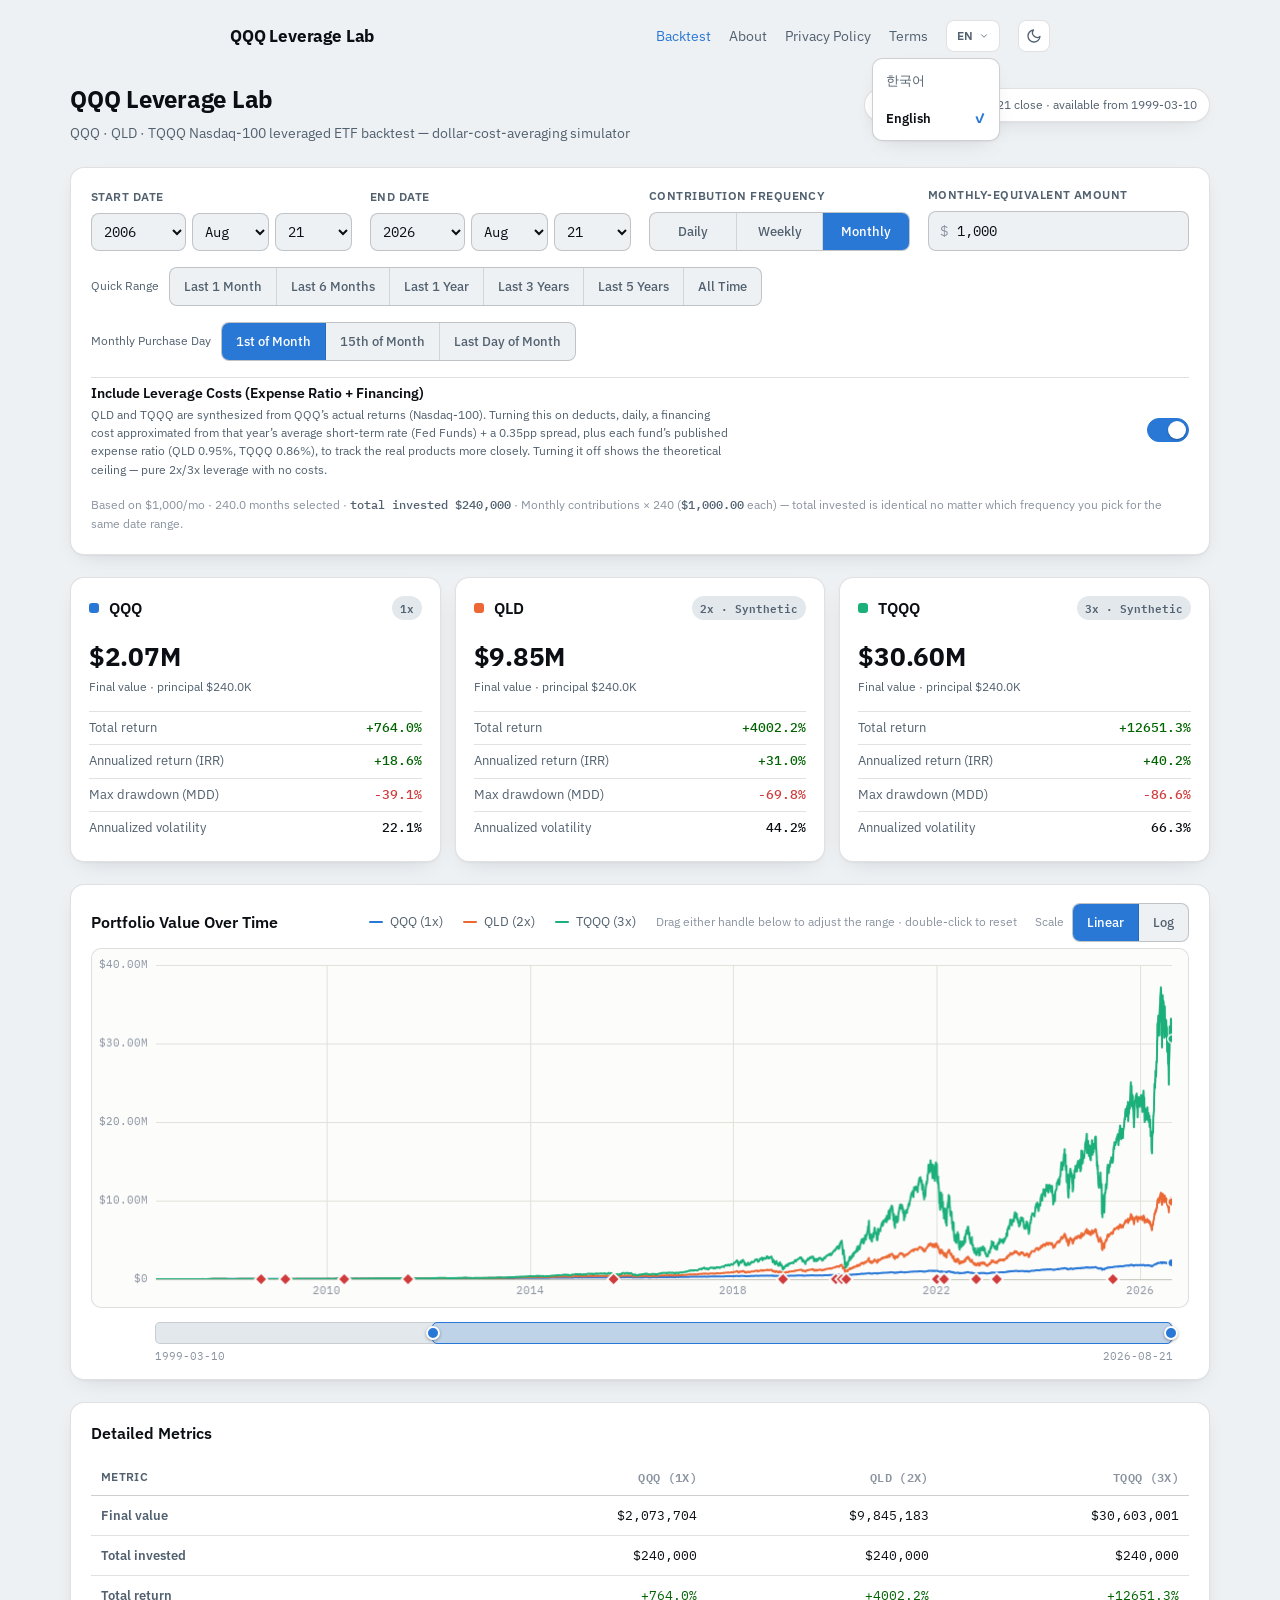
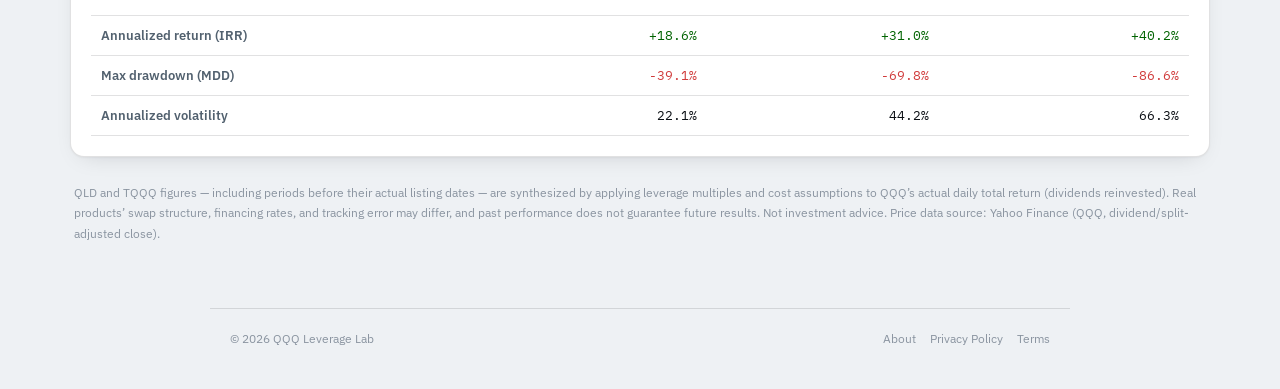
==== commit 1b0abc57: "Add Naver Search Advisor verification meta tag" ====
--- a/index.html
+++ b/index.html
@@ -3,6 +3,7 @@
 <head>
 <script async src="https://pagead2.googlesyndication.com/pagead/js/adsbygoogle.js?client=ca-pub-5607384951754093" crossorigin="anonymous"></script>
 <meta charset="utf-8">
+<meta name="naver-site-verification" content="fcc4415f4fab4bbf8a427a726057feadd72a2347" />
 <meta name="google-site-verification" content="22jd1Q9gwpfGcwd0MvSlxlhC8mekAJ9CjNMXHGUHASE" />
 <script>(function(){var t=localStorage.getItem('theme');if(t==='dark'||t==='light')document.documentElement.setAttribute('data-theme',t);var l=localStorage.getItem('lang');if(!(l==='ko'||l==='en'))l='en';document.documentElement.setAttribute('data-lang',l);document.documentElement.setAttribute('lang',l);})();</script>
 <meta name="viewport" content="width=device-width, initial-scale=1">
@@ -764,7 +765,7 @@
 </footer>
 
 <script>
-const QQQ_RAW = [["1999-03-10",43.0271],["1999-03-11",43.2377],["1999-03-12",42.1844],["1999-03-15",43.3957],["1999-03-16",43.7644],["1999-03-17",43.4484],["1999-03-18",44.291],["1999-03-19",43.1587],["1999-03-22",42.6321],["1999-03-23",41.1311],["1999-03-24",42.5267],["1999-03-25",44.0803],["1999-03-26",43.6064],["1999-03-29",45.1863],["1999-03-30",44.8703],["1999-03-31",44.212],["1999-04-01",45.1336],["1999-04-05",46.7662],["1999-04-06",46.8584],["1999-04-07",46.3713],["1999-04-08",46.7399],["1999-04-09",47.0296],["1999-04-12",46.7136],["1999-04-13",46.0816],["1999-04-14",44.5017],["1999-04-15",45.1073],["1999-04-16",43.7907],["1999-04-19",41.7368],["1999-04-20",42.6847],["1999-04-21",44.7913],["1999-04-22",46.0026],["1999-04-23",46.6082],["1999-04-26",47.6813],["1999-04-27",46.9506],["1999-04-28",45.3443],["1999-04-29",44.9756],["1999-04-30",45.2653],["1999-05-03",45.0283],["1999-05-04",44.3173],["1999-05-05",45.6603],["1999-05-06",44.0014],["1999-05-07",44.6333],["1999-05-10",45.081],["1999-05-11",45.792],["1999-05-12",46.7399],["1999-05-13",45.871],["1999-05-14",45.002],["1999-05-17",45.8117],["1999-05-18",45.6076],["1999-05-19",46.2396],["1999-05-20",44.9691],["1999-05-21",44.5543],["1999-05-24",43.422],["1999-05-25",42.0001],["1999-05-26",43.1719],["1999-05-27",43.1324],["1999-05-28",43.8434],["1999-06-01",42.8691],["1999-06-02",43.5932],["1999-06-03",42.9744],["1999-06-04",44.291],["1999-06-07",45.2126],["1999-06-08",44.0803],["1999-06-09",44.8177],["1999-06-10",44.3042],["1999-06-11",43.6327],["1999-06-14",42.8098],["1999-06-15",43.4484],["1999-06-16",45.68],["1999-06-17",46.1869],["1999-06-18",46.3976],["1999-06-21",47.7866],["1999-06-22",46.3449],["1999-06-23",47.0757],["1999-06-24",46.1409],["1999-06-25",46.0816],["1999-06-28",47.1744],["1999-06-29",47.8195],["1999-06-30",48.5569],["1999-07-01",48.886],["1999-07-02",49.5048],["1999-07-06",49.1888],["1999-07-07",49.2678],["1999-07-08",49.9261],["1999-07-09",50.4264],["1999-07-12",50.1631],["1999-07-13",49.9261],["1999-07-14",50.7753],["1999-07-15",51.2428],["1999-07-16",51.7167],["1999-07-19",51.1901],["1999-07-20",49.2152],["1999-07-21",49.4522],["1999-07-22",48.1948],["1999-07-23",48.2672],["1999-07-26",47.0822],["1999-07-27",48.0302],["1999-07-28",48.9716],["1999-07-29",47.9249],["1999-07-30",47.6879],["1999-08-02",47.5562],["1999-08-03",47.2468],["1999-08-04",46.391],["1999-08-05",47.1283],["1999-08-06",46.6214],["1999-08-09",46.0224],["1999-08-10",45.6076],["1999-08-11",47.1086],["1999-08-12",46.5556],["1999-08-13",48.5832],["1999-08-16",48.9716],["1999-08-17",49.2152],["1999-08-18",48.6622],["1999-08-19",48.0829],["1999-08-20",48.8465],["1999-08-23",50.4001],["1999-08-24",50.7424],["1999-08-25",51.8221],["1999-08-26",50.9597],["1999-08-27",50.4528],["1999-08-30",49.7418],["1999-08-31",50.2948],["1999-09-01",50.6568],["1999-09-02",50.4791],["1999-09-03",52.7963],["1999-09-07",52.5594],["1999-09-08",51.8484],["1999-09-09",52.5857],["1999-09-10",53.1913],["1999-09-13",52.5528],["1999-09-14",52.8424],["1999-09-15",51.8221],["1999-09-16",51.7957],["1999-09-17",53.3493],["1999-09-20",53.4744],["1999-09-21",52.1907],["1999-09-22",52.7437],["1999-09-23",50.5581],["1999-09-24",50.6239],["1999-09-27",50.9794],["1999-09-28",51.2164],["1999-09-29",50.1895],["1999-09-30",50.7161],["1999-10-01",50.7358],["1999-10-04",51.8747],["1999-10-05",52.2434],["1999-10-06",53.2901],["1999-10-07",53.165],["1999-10-08",53.7246],["1999-10-11",54.4816],["1999-10-12",53.244],["1999-10-13",51.6641],["1999-10-14",51.9866],["1999-10-15",50.4528],["1999-10-18",49.8142],["1999-10-19",50.0841],["1999-10-20",51.6114],["1999-10-21",52.454],["1999-10-22",52.2171],["1999-10-25",52.2434],["1999-10-26",51.8221],["1999-10-27",51.7431],["1999-10-28",53.5337],["1999-10-29",55.4033],["1999-11-01",55.1136],["1999-11-02",55.1465],["1999-11-03",56.2459],["1999-11-04",56.8779],["1999-11-05",57.4572],["1999-11-08",58.6158],["1999-11-09",58.2208],["1999-11-10",58.9845],["1999-11-11",60.0377],["1999-11-12",60.8277],["1999-11-15",60.7092],["1999-11-16",62.2497],["1999-11-17",61.407],["1999-11-18",63.2898],["1999-11-19",63.8559],["1999-11-22",62.8816],["1999-11-23",63.1713],["1999-11-24",65.2515],["1999-11-26",65.4622],["1999-11-29",64.3826],["1999-11-30",61.9337],["1999-12-01",63.2766],["1999-12-02",65.2845],["1999-12-03",66.6735],["1999-12-06",67.2791],["1999-12-07",67.2791],["1999-12-08",66.4628],["1999-12-09",66.7788],["1999-12-10",67.3318],["1999-12-13",68.2469],["1999-12-14",67.0158],["1999-12-15",68.3061],["1999-12-16",69.9914],["1999-12-17",70.597],["1999-12-20",71.5186],["1999-12-21",75.3632],["1999-12-22",75.1262],["1999-12-23",76.0215],["1999-12-27",75.5738],["1999-12-28",75.0998],["1999-12-29",77.9437],["1999-12-30",77.1011],["1999-12-31",76.9958],["2000-01-03",79.8397],["2000-01-04",74.3625],["2000-01-05",72.4666],["2000-01-06",67.4898],["2000-01-07",75.8372],["2000-01-10",77.9437],["2000-01-11",74.1519],["2000-01-12",72.5193],["2000-01-13",76.8905],["2000-01-14",78.681],["2000-01-18",79.1024],["2000-01-19",80.8929],["2000-01-20",80.103],["2000-01-21",81.1036],["2000-01-24",77.2064],["2000-01-25",78.3651],["2000-01-26",75.2052],["2000-01-27",76.3112],["2000-01-28",72.4666],["2000-01-31",75.5738],["2000-02-01",77.6014],["2000-02-02",78.2597],["2000-02-03",81.3143],["2000-02-04",81.8673],["2000-02-07",82.9995],["2000-02-08",86.4754],["2000-02-09",83.4209],["2000-02-10",86.1595],["2000-02-11",84.1582],["2000-02-14",84.0528],["2000-02-15",84.6584],["2000-02-16",84.2635],["2000-02-17",86.0541],["2000-02-18",82.9469],["2000-02-22",83.2102],["2000-02-23",87.8447],["2000-02-24",89.7406],["2000-02-25",87.6867],["2000-02-28",87.6341],["2000-02-29",89.9513],["2000-03-01",90.6886],["2000-03-02",88.5886],["2000-03-03",93.5852],["2000-03-06",94.3225],["2000-03-07",92.9006],["2000-03-08",93.7432],["2000-03-09",96.903],["2000-03-10",96.4817],["2000-03-13",93.9538],["2000-03-14",90.4779],["2000-03-15",86.6861],["2000-03-16",91.6366],["2000-03-17",93.3745],["2000-03-20",90.7413],["2000-03-21",94.1645],["2000-03-22",96.0604],["2000-03-23",97.7457],["2000-03-24",99.0623],["2000-03-27",99.2203],["2000-03-28",96.6924],["2000-03-29",92.6898],["2000-03-30",90.3726],["2000-03-31",92.2685],["2000-04-03",86.7388],["2000-04-04",85.8961],["2000-04-05",84.3688],["2000-04-06",86.3701],["2000-04-07",89.846],["2000-04-10",84.3688],["2000-04-11",82.3676],["2000-04-12",77.5224],["2000-04-13",74.1519],["2000-04-14",67.7268],["2000-04-17",75.5212],["2000-04-18",77.5224],["2000-04-19",75.1525],["2000-04-20",73.5199],["2000-04-24",71.4133],["2000-04-25",76.2321],["2000-04-26",73.6252],["2000-04-27",76.8905],["2000-04-28",79.8397],["2000-05-01",80.577],["2000-05-02",75.9425],["2000-05-03",75.0998],["2000-05-04",75.2579],["2000-05-05",77.0485],["2000-05-08",74.0466],["2000-05-09",72.4666],["2000-05-10",67.2002],["2000-05-11",71.308],["2000-05-12",71.308],["2000-05-15",74.4152],["2000-05-16",76.5218],["2000-05-17",74.9419],["2000-05-18",72.256],["2000-05-19",68.8328],["2000-05-22",68.7801],["2000-05-23",63.0396],["2000-05-24",66.9895],["2000-05-25",65.5149],["2000-05-26",65.5149],["2000-05-30",72.098],["2000-05-31",70.044],["2000-06-01",73.6252],["2000-06-02",78.8917],["2000-06-05",79.0892],["2000-06-06",76.8905],["2000-06-07",78.9444],["2000-06-08",78.5757],["2000-06-09",78.997],["2000-06-12",76.4691],["2000-06-13",79.4183],["2000-06-14",77.6277],["2000-06-15",78.997],["2000-06-16",79.4183],["2000-06-19",82.5783],["2000-06-20",82.2623],["2000-06-21",83.3156],["2000-06-22",80.261],["2000-06-23",77.1011],["2000-06-26",79.2077],["2000-06-27",78.2597],["2000-06-28",79.2077],["2000-06-29",77.2196],["2000-06-30",78.7337],["2000-07-03",80.261],["2000-07-05",77.1538],["2000-07-06",79.2077],["2000-07-07",80.8403],["2000-07-10",79.6159],["2000-07-11",80.0503],["2000-07-12",81.9463],["2000-07-13",82.9995],["2000-07-14",84.7902],["2000-07-17",85.7381],["2000-07-18",83.8421],["2000-07-19",81.9463],["2000-07-20",84.5795],["2000-07-21",81.7356],["2000-07-24",80.0503],["2000-07-25",80.6823],["2000-07-26",80.577],["2000-07-27",77.4171],["2000-07-28",73.2039],["2000-07-31",75.3632],["2000-08-01",74.3625],["2000-08-02",73.0459],["2000-08-03",76.2058],["2000-08-04",75.9425],["2000-08-07",77.7331],["2000-08-08",79.313],["2000-08-09",77.2064],["2000-08-10",75.6792],["2000-08-11",76.7324],["2000-08-14",78.3651],["2000-08-15",78.3651],["2000-08-16",79.155],["2000-08-17",80.6823],["2000-08-18",80.261],["2000-08-21",80.4717],["2000-08-22",80.4717],["2000-08-23",81.7883],["2000-08-24",83.0522],["2000-08-25",82.6045],["2000-08-28",82.9995],["2000-08-29",83.4209],["2000-08-30",83.3156],["2000-08-31",85.6328],["2000-09-01",86.4754],["2000-09-05",83.8421],["2000-09-06",80.8929],["2000-09-07",82.6836],["2000-09-08",80.1557],["2000-09-11",78.2071],["2000-09-12",76.9958],["2000-09-13",78.7864],["2000-09-14",78.3651],["2000-09-15",76.9431],["2000-09-18",75.7318],["2000-09-19",78.5231],["2000-09-20",79.7344],["2000-09-21",73.9412],["2000-09-22",78.3124],["2000-09-25",76.2321],["2000-09-26",75.3632],["2000-09-27",75.4685],["2000-09-28",77.1538],["2000-09-29",74.7839],["2000-10-02",73.0986],["2000-10-03",70.7814],["2000-10-04",72.1506],["2000-10-05",72.3613],["2000-10-06",69.9387],["2000-10-09",69.6227],["2000-10-10",65.9889],["2000-10-11",64.9355],["2000-10-12",63.303],["2000-10-13",68.4641],["2000-10-16",69.0961],["2000-10-17",65.9362],["2000-10-18",65.7256],["2000-10-19",71.6766],["2000-10-20",72.7299],["2000-10-23",72.6246],["2000-10-24",69.5174],["2000-10-25",65.6202],["2000-10-26",67.3055],["2000-10-27",67.1739],["2000-10-30",64.6854],["2000-10-31",68.8459],["2000-11-01",68.2535],["2000-11-02",69.0961],["2000-11-03",69.9914],["2000-11-06",69.4647],["2000-11-07",69.2014],["2000-11-08",63.7901],["2000-11-09",63.777],["2000-11-10",60.4591],["2000-11-13",60.5512],["2000-11-14",63.9086],["2000-11-15",65.1989],["2000-11-16",61.407],["2000-11-17",61.3675],["2000-11-20",58.866],["2000-11-21",58.7738],["2000-11-22",56.1406],["2000-11-24",59.3531],["2000-11-27",58.6158],["2000-11-28",55.1531],["2000-11-29",53.0333],["2000-11-30",53.0728],["2000-12-01",53.9287],["2000-12-04",54.7713],["2000-12-05",59.5638],["2000-12-06",57.2992],["2000-12-07",56.0352],["2000-12-08",57.2992],["2000-12-11",62.671],["2000-12-12",60.3801],["2000-12-13",57.918],["2000-12-14",55.0873],["2000-12-15",53.8233],["2000-12-18",53.9287],["2000-12-19",49.8208],["2000-12-20",46.9637],["2000-12-21",47.2402],["2000-12-22",50.9794],["2000-12-26",51.2954],["2000-12-27",51.8747],["2000-12-28",51.7694],["2000-12-29",49.1888],["2001-01-02",45.0283],["2001-01-03",52.612],["2001-01-04",51.6641],["2001-01-05",47.7142],["2001-01-08",48.2409],["2001-01-09",48.2409],["2001-01-10",50.7161],["2001-01-11",52.1907],["2001-01-12",52.8622],["2001-01-16",52.2302],["2001-01-17",53.8233],["2001-01-18",56.0879],["2001-01-19",55.8772],["2001-01-22",55.9299],["2001-01-23",57.1017],["2001-01-24",56.5619],["2001-01-25",54.35],["2001-01-26",55.2321],["2001-01-29",56.4566],["2001-01-30",56.2459],["2001-01-31",54.1814],["2001-02-01",54.8977],["2001-02-02",51.8642],["2001-02-05",51.8221],["2001-02-06",51.9063],["2001-02-07",51.0637],["2001-02-08",49.5385],["2001-02-09",47.5246],["2001-02-12",48.0976],["2001-02-13",46.5556],["2001-02-14",48.4094],["2001-02-15",49.2099],["2001-02-16",46.4545],["2001-02-20",44.6512],["2001-02-21",43.3957],["2001-02-22",42.9744],["2001-02-23",43.1261],["2001-02-26",43.9434],["2001-02-27",41.2891],["2001-02-28",39.983],["2001-03-01",41.1206],["2001-03-02",39.3511],["2001-03-05",40.0673],["2001-03-06",41.6262],["2001-03-07",41.643],["2001-03-08",40.8678],["2001-03-09",38.0029],["2001-03-12",35.6435],["2001-03-13",37.4551],["2001-03-14",36.8653],["2001-03-15",35.5171],["2001-03-16",34.7166],["2001-03-19",36.4524],["2001-03-20",34.0003],["2001-03-21",34.0003],["2001-03-22",36.0648],["2001-03-23",36.0648],["2001-03-26",35.2306],["2001-03-27",36.444],["2001-03-28",33.4526],["2001-03-29",32.8206],["2001-03-30",32.9892],["2001-04-02",31.5146],["2001-04-03",29.2057],["2001-04-04",28.6917],["2001-04-05",31.4387],["2001-04-06",30.2927],["2001-04-09",31.2196],["2001-04-10",33.5369],["2001-04-11",34.548],["2001-04-12",36.0648],["2001-04-16",33.9161],["2001-04-17",34.7587],["2001-04-18",38.382],["2001-04-19",40.6993],["2001-04-20",40.7835],["2001-04-23",38.045],["2001-04-24",37.3287],["2001-04-25",38.0029],["2001-04-26",37.0338],["2001-04-27",38.045],["2001-04-30",38.8876],["2001-05-01",40.4886],["2001-05-02",41.2723],["2001-05-03",39.4353],["2001-05-04",40.615],["2001-05-07",39.7724],["2001-05-08",40.615],["2001-05-09",39.2247],["2001-05-10",38.5674],["2001-05-11",38.382],["2001-05-14",37.7669],["2001-05-15",38.045],["2001-05-16",39.7303],["2001-05-17",40.3622],["2001-05-18",40.4802],["2001-05-21",43.0165],["2001-05-22",42.8901],["2001-05-23",40.9942],["2001-05-24",42.0475],["2001-05-25",41.2807],["2001-05-29",38.8623],["2001-05-30",37.4383],["2001-05-31",37.6911],["2001-06-01",38.8033],["2001-06-04",38.618],["2001-06-05",40.3201],["2001-06-06",40.0083],["2001-06-07",41.0363],["2001-06-08",39.8988],["2001-06-11",38.8033],["2001-06-12",38.5927],["2001-06-13",37.5394],["2001-06-14",35.6013],["2001-06-15",35.8963],["2001-06-18",35.416],["2001-06-19",35.239],["2001-06-20",36.0395],["2001-06-21",36.5282],["2001-06-22",36.444],["2001-06-25",36.5367],["2001-06-26",36.6631],["2001-06-27",36.899],["2001-06-28",37.3709],["2001-06-29",38.5084],["2001-07-02",38.2978],["2001-07-03",38.4579],["2001-07-05",36.6125],["2001-07-06",35.0957],["2001-07-09",35.3991],["2001-07-10",34.1267],["2001-07-11",34.548],["2001-07-12",36.7389],["2001-07-13",36.3597],["2001-07-16",35.6856],["2001-07-17",36.4861],["2001-07-18",35.0957],["2001-07-19",35.93],["2001-07-20",35.0957],["2001-07-23",34.2194],["2001-07-24",33.8318],["2001-07-25",34.1267],["2001-07-26",34.6323],["2001-07-27",35.3485],["2001-07-30",35.1379],["2001-07-31",35.1885],["2001-08-01",36.3176],["2001-08-02",37.0001],["2001-08-03",36.385],["2001-08-06",35.812],["2001-08-07",35.6266],["2001-08-08",34.1267],["2001-08-09",34.27],["2001-08-10",33.9413],["2001-08-13",34.6323],["2001-08-14",34.211],["2001-08-15",32.947],["2001-08-16",33.3347],["2001-08-17",31.8179],["2001-08-20",32.2561],["2001-08-21",30.9163],["2001-08-22",31.7589],["2001-08-23",31.4471],["2001-08-24",33.1156],["2001-08-27",33.1577],["2001-08-28",32.1212],["2001-08-29",31.6494],["2001-08-30",30.4781],["2001-08-31",30.8657],["2001-09-04",29.8883],["2001-09-05",29.7703],["2001-09-06",28.5653],["2001-09-07",28.3968],["2001-09-10",28.7339],["2001-09-17",26.2902],["2001-09-18",25.7004],["2001-09-19",25.2538],["2001-09-20",24.4111],["2001-09-21",23.7539],["2001-09-24",24.9504],["2001-09-25",25.0263],["2001-09-26",24.1583],["2001-09-27",23.9983],["2001-09-28",24.4196],["2001-10-01",24.2089],["2001-10-02",24.2847],["2001-10-03",26.1217],["2001-10-04",26.3745],["2001-10-05",26.7621],["2001-10-08",26.8464],["2001-10-09",26.1975],["2001-10-10",27.3856],["2001-10-11",29.2394],["2001-10-12",29.1131],["2001-10-15",28.9866],["2001-10-16",29.4585],["2001-10-17",27.3435],["2001-10-18",28.085],["2001-10-19",28.2704],["2001-10-22",29.0288],["2001-10-23",29.1805],["2001-10-24",29.8124],["2001-10-25",31.009],["2001-10-26",30.3433],["2001-10-29",28.6833],["2001-10-30",28.1272],["2001-10-31",28.5653],["2001-11-01",29.7787],["2001-11-02",29.9978],["2001-11-05",30.9753],["2001-11-06",32.1802],["2001-11-07",32.1381],["2001-11-08",31.8095],["2001-11-09",31.7926],["2001-11-12",32.0201],["2001-11-13",33.1661],["2001-11-14",33.4021],["2001-11-15",33.2673],["2001-11-16",33.1745],["2001-11-19",34.1183],["2001-11-20",32.5426],["2001-11-21",32.374],["2001-11-23",33.0987],["2001-11-26",33.9161],["2001-11-27",33.8739],["2001-11-28",32.6521],["2001-11-29",33.6633],["2001-11-30",33.4105],["2001-12-03",32.8375],["2001-12-04",34.4048],["2001-12-05",36.1069],["2001-12-06",36.1575],["2001-12-07",35.1632],["2001-12-10",34.548],["2001-12-11",34.7418],["2001-12-12",35.0199],["2001-12-13",33.5032],["2001-12-14",33.7981],["2001-12-17",34.3795],["2001-12-18",34.7671],["2001-12-19",34.1351],["2001-12-20",32.6858],["2001-12-21",33.2673],["2001-12-24",33.1324],["2001-12-26",33.4442],["2001-12-27",33.7138],["2001-12-28",33.9835],["2001-12-31",32.7869],["2002-01-02",33.7981],["2002-01-03",34.9693],["2002-01-04",35.1126],["2002-01-07",34.725],["2002-01-08",34.9609],["2002-01-09",34.6407],["2002-01-10",34.8682],["2002-01-11",34.4216],["2002-01-14",33.6717],["2002-01-15",33.9919],["2002-01-16",32.6774],["2002-01-17",33.4105],["2002-01-18",32.5173],["2002-01-22",31.5146],["2002-01-23",32.3825],["2002-01-24",32.8122],["2002-01-25",32.7195],["2002-01-28",32.9049],["2002-01-29",32.0033],["2002-01-30",32.2477],["2002-01-31",32.4499],["2002-02-01",32.1381],["2002-02-04",31.1101],["2002-02-05",30.5961],["2002-02-06",30.3854],["2002-02-07",29.6523],["2002-02-08",30.4781],["2002-02-11",30.8657],["2002-02-12",30.6129],["2002-02-13",31.1354],["2002-02-14",31.0764],["2002-02-15",30.1495],["2002-02-19",29.2226],["2002-02-20",29.6186],["2002-02-21",28.2114],["2002-02-22",28.3547],["2002-02-25",29.5007],["2002-02-26",29.3911],["2002-02-27",28.9866],["2002-02-28",28.4642],["2002-03-01",30.1158],["2002-03-04",31.3039],["2002-03-05",31.5314],["2002-03-06",31.6831],["2002-03-07",31.7505],["2002-03-08",32.5847],["2002-03-11",32.4667],["2002-03-12",32.0201],["2002-03-13",31.2449],["2002-03-14",31.0595],["2002-03-15",31.3713],["2002-03-18",31.5483],["2002-03-19",31.4977],["2002-03-20",30.3854],["2002-03-21",31.1943],["2002-03-22",30.9079],["2002-03-25",29.9641],["2002-03-26",30.2422],["2002-03-27",30.0063],["2002-03-28",30.3854],["2002-04-01",30.9669],["2002-04-02",29.5681],["2002-04-03",29.5175],["2002-04-04",29.29],["2002-04-05",28.9614],["2002-04-08",29.3237],["2002-04-09",28.3041],["2002-04-10",28.5148],["2002-04-11",27.807],["2002-04-12",28.2451],["2002-04-15",28.4726],["2002-04-16",29.6608],["2002-04-17",29.5091],["2002-04-18",28.9445],["2002-04-19",29.0372],["2002-04-22",28.3041],["2002-04-23",27.8154],["2002-04-24",27.3856],["2002-04-25",27.3182],["2002-04-26",26.1554],["2002-04-29",26.2228],["2002-04-30",26.7368],["2002-05-01",26.5936],["2002-05-02",25.7088],["2002-05-03",25.06],["2002-05-06",24.4111],["2002-05-07",24.1836],["2002-05-08",26.7705],["2002-05-09",26.0796],["2002-05-10",24.9083],["2002-05-13",25.9195],["2002-05-14",27.4446],["2002-05-15",27.6469],["2002-05-16",27.689],["2002-05-17",27.748],["2002-05-20",27.1413],["2002-05-21",26.3998],["2002-05-22",26.4587],["2002-05-23",26.9896],["2002-05-24",26.3239],["2002-05-28",26.206],["2002-05-29",25.515],["2002-05-30",25.7341],["2002-05-31",25.3128],["2002-06-03",24.4196],["2002-06-04",24.7398],["2002-06-05",24.9926],["2002-06-06",24.3353],["2002-06-07",23.8466],["2002-06-10",23.8044],["2002-06-11",23.1388],["2002-06-12",23.4758],["2002-06-13",23.3242],["2002-06-14",23.2736],["2002-06-17",24.0657],["2002-06-18",24.4533],["2002-06-19",23.0376],["2002-06-20",22.2961],["2002-06-21",21.7568],["2002-06-24",22.1866],["2002-06-25",21.4535],["2002-06-26",21.6136],["2002-06-27",22.0855],["2002-06-28",21.9928],["2002-07-01",20.9395],["2002-07-02",20.1811],["2002-07-03",20.8552],["2002-07-05",22.195],["2002-07-08",21.3861],["2002-07-09",20.7794],["2002-07-10",20.139],["2002-07-11",20.8974],["2002-07-12",20.8974],["2002-07-15",21.5462],["2002-07-16",21.226],["2002-07-17",21.6136],["2002-07-18",20.8384],["2002-07-19",20.2148],["2002-07-22",19.7177],["2002-07-23",18.875],["2002-07-24",19.903],["2002-07-25",18.7486],["2002-07-26",19.1025],["2002-07-29",20.08],["2002-07-30",20.4845],["2002-07-31",20.0969],["2002-08-01",19.1531],["2002-08-02",18.7486],["2002-08-05",18.0661],["2002-08-06",18.9593],["2002-08-07",19.2121],["2002-08-08",19.8609],["2002-08-09",19.6587],["2002-08-12",19.7177],["2002-08-13",19.0436],["2002-08-14",20.2569],["2002-08-15",20.6698],["2002-08-16",20.8131],["2002-08-19",21.3187],["2002-08-20",21.226],["2002-08-21",21.6979],["2002-08-22",22.0433],["2002-08-23",21.1923],["2002-08-26",21.2765],["2002-08-27",20.535],["2002-08-28",19.7851],["2002-08-29",20.0463],["2002-08-30",19.7935],["2002-09-03",19.0773],["2002-09-04",19.1531],["2002-09-05",18.6812],["2002-09-06",19.2542],["2002-09-09",19.448],["2002-09-10",19.9283],["2002-09-11",19.7598],["2002-09-12",19.2205],["2002-09-13",19.3722],["2002-09-16",19.0941],["2002-09-17",18.6896],["2002-09-18",18.479],["2002-09-19",18.1841],["2002-09-20",18.2599],["2002-09-23",17.7122],["2002-09-24",17.7206],["2002-09-25",18.4284],["2002-09-26",18.2009],["2002-09-27",17.9566],["2002-09-30",17.4594],["2002-10-01",18.5211],["2002-10-02",17.906],["2002-10-03",17.4763],["2002-10-04",17.1476],["2002-10-07",16.9875],["2002-10-08",17.0212],["2002-10-09",16.9033],["2002-10-10",17.7627],["2002-10-11",18.7234],["2002-10-14",18.9424],["2002-10-15",19.8525],["2002-10-16",19.1952],["2002-10-17",19.8441],["2002-10-18",20.0631],["2002-10-21",20.4676],["2002-10-22",20.3412],["2002-10-23",20.7288],["2002-10-24",20.2064],["2002-10-25",20.8131],["2002-10-28",20.6361],["2002-10-29",20.1558],["2002-10-30",20.6951],["2002-10-31",20.6867],["2002-11-01",21.2765],["2002-11-04",21.8242],["2002-11-05",21.9928],["2002-11-06",22.3045],["2002-11-07",21.5209],["2002-11-08",21.1249],["2002-11-11",20.4845],["2002-11-12",21.0069],["2002-11-13",21.2597],["2002-11-14",21.9928],["2002-11-15",22.2793],["2002-11-18",21.9506],["2002-11-19",21.6136],["2002-11-20",22.5321],["2002-11-21",23.3663],["2002-11-22",23.3578],["2002-11-25",23.5854],["2002-11-26",22.7933],["2002-11-27",23.5179],["2002-11-29",23.3578],["2002-12-02",23.5938],["2002-12-03",22.8944],["2002-12-04",22.3888],["2002-12-05",22.077],["2002-12-06",22.3045],["2002-12-09",21.2513],["2002-12-10",21.5715],["2002-12-11",21.6726],["2002-12-12",21.7905],["2002-12-13",21.0996],["2002-12-16",21.7821],["2002-12-17",21.8495],["2002-12-18",21.3861],["2002-12-19",21.1164],["2002-12-20",21.3355],["2002-12-23",21.6304],["2002-12-24",21.3608],["2002-12-26",21.3018],["2002-12-27",20.9142],["2002-12-30",20.7541],["2002-12-31",20.535],["2003-01-02",21.4029],["2003-01-03",21.6389],["2003-01-06",22.1782],["2003-01-07",22.4562],["2003-01-08",21.8242],["2003-01-09",22.4984],["2003-01-10",22.8354],["2003-01-13",22.7006],["2003-01-14",22.8186],["2003-01-15",22.5321],["2003-01-16",22.2793],["2003-01-17",21.3271],["2003-01-21",21.0912],["2003-01-22",21.0069],["2003-01-23",21.4956],["2003-01-24",20.9142],["2003-01-27",20.6698],["2003-01-28",20.8805],["2003-01-29",21.1923],["2003-01-30",20.6446],["2003-01-31",20.594],["2003-02-03",20.6361],["2003-02-04",20.3833],["2003-02-05",20.2907],["2003-02-06",20.4002],["2003-02-07",20.0631],["2003-02-10",20.2401],["2003-02-11",20.3496],["2003-02-12",20.0716],["2003-02-13",20.1727],["2003-02-14",20.6361],["2003-02-18",21.2765],["2003-02-19",21.1333],["2003-02-20",21.049],["2003-02-21",21.2091],["2003-02-24",20.8468],["2003-02-25",20.8721],["2003-02-26",20.4086],["2003-02-27",20.8721],["2003-02-28",21.2007],["2003-03-03",20.771],["2003-03-04",20.6446],["2003-03-05",20.6867],["2003-03-06",20.6361],["2003-03-07",20.6783],["2003-03-10",20.2317],["2003-03-11",20.0547],["2003-03-12",20.417],["2003-03-13",21.5883],["2003-03-14",21.6726],["2003-03-17",22.4141],["2003-03-18",22.6922],["2003-03-19",22.4984],["2003-03-20",22.5826],["2003-03-21",22.8944],["2003-03-24",21.9422],["2003-03-25",22.254],["2003-03-26",22.3804],["2003-03-27",22.2203],["2003-03-28",21.9759],["2003-03-31",21.2765],["2003-04-01",21.4451],["2003-04-02",22.0349],["2003-04-03",22.313],["2003-04-04",21.9506],["2003-04-07",21.9844],["2003-04-08",21.9591],["2003-04-09",21.4535],["2003-04-10",21.7147],["2003-04-11",21.4956],["2003-04-14",21.9338],["2003-04-15",22.1444],["2003-04-16",22.0939],["2003-04-17",22.5995],["2003-04-21",22.6837],["2003-04-22",23.1135],["2003-04-23",23.282],["2003-04-24",23.1556],["2003-04-25",22.709],["2003-04-28",23.1556],["2003-04-29",23.3663],["2003-04-30",23.1303],["2003-05-01",23.3326],["2003-05-02",23.8297],["2003-05-05",23.8044],["2003-05-06",24.1078],["2003-05-07",23.8381],["2003-05-08",23.4],["2003-05-09",23.9393],["2003-05-12",24.3016],["2003-05-13",24.1499],["2003-05-14",24.0994],["2003-05-15",24.369],["2003-05-16",24.1836],["2003-05-19",23.3326],["2003-05-20",23.4],["2003-05-21",23.3326],["2003-05-22",23.6696],["2003-05-23",23.678],["2003-05-27",24.5207],["2003-05-28",24.5965],["2003-05-29",24.6976],["2003-05-30",25.1021],["2003-06-02",24.9251],["2003-06-03",25.1611],["2003-06-04",25.633],["2003-06-05",25.8183],["2003-06-06",25.3886],["2003-06-09",25.0515],["2003-06-10",25.4307],["2003-06-11",25.7172],["2003-06-12",25.8268],["2003-06-13",25.2453],["2003-06-16",26.0206],["2003-06-17",25.9195],["2003-06-18",26.0543],["2003-06-19",25.633],["2003-06-20",25.5993],["2003-06-23",25.2032],["2003-06-24",25.0094],["2003-06-25",24.8746],["2003-06-26",25.4644],["2003-06-27",25.1358],["2003-06-30",25.2369],["2003-07-01",25.574],["2003-07-02",26.0964],["2003-07-03",25.7678],["2003-07-07",26.8716],["2003-07-08",27.2003],["2003-07-09",27.1329],["2003-07-10",26.6273],["2003-07-11",26.8295],["2003-07-14",27.1497],["2003-07-15",27.1834],["2003-07-16",27.0991],["2003-07-17",26.2734],["2003-07-18",26.3576],["2003-07-21",26.0206],["2003-07-22",26.4082],["2003-07-23",26.6273],["2003-07-24",26.2734],["2003-07-25",26.7958],["2003-07-28",26.8716],["2003-07-29",26.6694],["2003-07-30",26.4756],["2003-07-31",26.7958],["2003-08-01",26.5093],["2003-08-04",26.5009],["2003-08-05",25.456],["2003-08-06",25.4392],["2003-08-07",25.5403],["2003-08-08",25.338],["2003-08-11",25.6161],["2003-08-12",26.0037],["2003-08-13",26.0122],["2003-08-14",26.0374],["2003-08-15",26.2649],["2003-08-18",26.9391],["2003-08-19",27.2761],["2003-08-20",27.2087],["2003-08-21",27.5036],["2003-08-22",27.3351],["2003-08-25",27.3941],["2003-08-26",27.4193],["2003-08-27",27.6384],["2003-08-28",27.8828],["2003-08-29",28.1356],["2003-09-02",28.5401],["2003-09-03",28.5232],["2003-09-04",28.7844],["2003-09-05",28.599],["2003-09-08",29.0709],["2003-09-09",28.7254],["2003-09-10",28.0345],["2003-09-11",28.3463],["2003-09-12",28.4979],["2003-09-15",28.2198],["2003-09-16",28.9866],["2003-09-17",28.8687],["2003-09-18",29.3069],["2003-09-19",29.1383],["2003-09-22",28.5822],["2003-09-23",29.0878],["2003-09-24",27.9923],["2003-09-25",27.63],["2003-09-26",27.4531],["2003-09-29",27.9249],["2003-09-30",27.3182],["2003-10-01",27.9334],["2003-10-02",28.026],["2003-10-03",28.8097],["2003-10-06",29.0203],["2003-10-07",29.1973],["2003-10-08",29.0119],["2003-10-09",29.231],["2003-10-10",29.5007],["2003-10-13",29.6945],["2003-10-14",29.7703],["2003-10-15",29.6439],["2003-10-16",29.8798],["2003-10-17",29.1636],["2003-10-20",29.5259],["2003-10-21",29.7029],["2003-10-22",29.1299],["2003-10-23",28.7928],["2003-10-24",28.8181],["2003-10-27",28.8265],["2003-10-28",29.7956],["2003-10-29",29.7619],["2003-10-30",29.8209],["2003-10-31",29.6439],["2003-11-03",30.1326],["2003-11-04",29.9304],["2003-11-05",30.2],["2003-11-06",30.2843],["2003-11-07",30.0231],["2003-11-10",29.6523],["2003-11-11",29.5428],["2003-11-12",30.1748],["2003-11-13",30.1411],["2003-11-14",29.5259],["2003-11-17",29.2226],["2003-11-18",28.5485],["2003-11-19",28.8265],["2003-11-20",28.5485],["2003-11-21",28.8434],["2003-11-24",29.6439],["2003-11-25",29.6439],["2003-11-26",29.7787],["2003-11-28",29.8124],["2003-12-01",30.2506],["2003-12-02",30.0821],["2003-12-03",29.7029],["2003-12-04",30.0231],["2003-12-05",29.5259],["2003-12-08",29.6945],["2003-12-09",29.0119],["2003-12-10",29.1215],["2003-12-11",29.745],["2003-12-12",29.6945],["2003-12-15",29.3069],["2003-12-16",29.3658],["2003-12-17",29.4164],["2003-12-18",29.9641],["2003-12-19",29.8798],["2003-12-22",29.9725],["2003-12-23",30.2],["2003-12-24",30.2624],["2003-12-26",30.2203],["2003-12-29",30.7176],["2003-12-30",30.8188],["2003-12-31",30.7345],["2004-01-02",30.6502],["2004-01-05",31.2655],["2004-01-06",31.4763],["2004-01-07",31.7629],["2004-01-08",32.0158],["2004-01-09",31.805],["2004-01-12",32.3108],["2004-01-13",31.9905],["2004-01-14",32.1001],["2004-01-15",32.1844],["2004-01-16",32.5131],["2004-01-20",32.4879],["2004-01-21",32.353],["2004-01-22",32.1591],["2004-01-23",32.0411],["2004-01-26",32.53],["2004-01-27",31.8135],["2004-01-28",31.274],["2004-01-29",31.392],["2004-01-30",31.2487],["2004-02-02",31.1644],["2004-02-03",31.1307],["2004-02-04",30.6249],["2004-02-05",30.7429],["2004-02-06",31.2993],["2004-02-09",31.2908],["2004-02-10",31.3414],["2004-02-11",31.6786],["2004-02-12",31.4004],["2004-02-13",31.1391],["2004-02-17",31.5606],["2004-02-18",31.6533],["2004-02-19",31.1728],["2004-02-20",31.0717],["2004-02-23",30.7261],["2004-02-24",30.6502],["2004-02-25",30.8356],["2004-02-26",30.9115],["2004-02-27",30.8272],["2004-03-01",31.2318],["2004-03-02",30.8694],["2004-03-03",30.7008],["2004-03-04",30.9873],["2004-03-05",30.8778],["2004-03-08",30.1528],["2004-03-09",30.0601],["2004-03-10",29.6639],["2004-03-11",29.3942],["2004-03-12",29.9337],["2004-03-15",29.411],["2004-03-16",29.4616],["2004-03-17",29.9252],["2004-03-18",29.7904],["2004-03-19",29.293],["2004-03-22",28.9221],["2004-03-23",28.6861],["2004-03-24",29.0148],["2004-03-25",29.7904],["2004-03-26",29.6892],["2004-03-29",30.1697],["2004-03-30",30.2709],["2004-03-31",30.2118],["2004-04-01",30.4816],["2004-04-02",31.274],["2004-04-05",31.569],["2004-04-06",31.1728],["2004-04-07",31.1391],["2004-04-08",31.1391],["2004-04-12",31.333],["2004-04-13",30.8778],["2004-04-14",31.0295],["2004-04-15",30.4732],["2004-04-16",30.4226],["2004-04-19",30.7935],["2004-04-20",30.077],["2004-04-21",30.3383],["2004-04-22",31.1222],["2004-04-23",31.3667],["2004-04-26",31.1391],["2004-04-27",31.0801],["2004-04-28",30.5153],["2004-04-29",30.0432],["2004-04-30",29.3099],["2004-05-03",29.5881],["2004-05-04",29.7145],["2004-05-05",29.9505],["2004-05-06",29.7229],["2004-05-07",29.4785],["2004-05-10",29.2256],["2004-05-11",29.6639],["2004-05-12",29.7229],["2004-05-13",29.5122],["2004-05-14",29.293],["2004-05-17",29.0148],["2004-05-18",29.2762],["2004-05-19",29.2424],["2004-05-20",29.3773],["2004-05-21",29.5206],["2004-05-24",29.7229],["2004-05-25",30.313],["2004-05-26",30.5069],["2004-05-27",30.7008],["2004-05-28",30.8104],["2004-06-01",30.7682],["2004-06-02",30.7008],["2004-06-03",30.3299],["2004-06-04",30.5069],["2004-06-07",31.2318],["2004-06-08",31.274],["2004-06-09",30.8356],["2004-06-10",31.0548],["2004-06-14",30.6165],["2004-06-15",31.0127],["2004-06-16",30.9621],["2004-06-17",30.6755],["2004-06-18",30.7176],["2004-06-21",30.4732],["2004-06-22",30.9199],["2004-06-23",31.2908],["2004-06-24",31.2318],["2004-06-25",31.4679],["2004-06-28",31.2065],["2004-06-29",31.5016],["2004-06-30",31.8135],["2004-07-01",31.2234],["2004-07-02",31.0379],["2004-07-06",30.372],["2004-07-07",30.431],["2004-07-08",30.0938],["2004-07-09",30.136],["2004-07-12",30.0095],["2004-07-13",29.9674],["2004-07-14",29.6639],["2004-07-15",29.5628],["2004-07-16",29.2256],["2004-07-19",29.1666],["2004-07-20",29.8662],["2004-07-21",28.998],["2004-07-22",29.3942],["2004-07-23",28.8378],["2004-07-26",28.7114],["2004-07-27",29.1076],["2004-07-28",28.9811],["2004-07-29",29.3183],["2004-07-30",29.411],["2004-08-02",29.47],["2004-08-03",28.8547],["2004-08-04",28.8631],["2004-08-05",28.3236],["2004-08-06",27.5818],["2004-08-09",27.6492],["2004-08-10",27.9948],["2004-08-11",27.7504],["2004-08-12",27.3711],["2004-08-13",27.4132],["2004-08-16",27.7251],["2004-08-17",28.037],["2004-08-18",28.5343],["2004-08-19",28.3826],["2004-08-20",28.6692],["2004-08-23",28.7367],["2004-08-24",28.7282],["2004-08-25",29.1244],["2004-08-26",28.998],["2004-08-27",29.1329],["2004-08-30",28.6439],["2004-08-31",28.6776],["2004-09-01",28.8884],["2004-09-02",29.3183],["2004-09-03",28.7788],["2004-09-07",29.0233],["2004-09-08",28.9137],["2004-09-09",29.1581],["2004-09-10",29.6049],["2004-09-13",29.9927],["2004-09-14",30.0348],["2004-09-15",29.7145],["2004-09-16",29.7735],["2004-09-17",29.8662],["2004-09-20",29.8662],["2004-09-21",29.9843],["2004-09-22",29.4616],["2004-09-23",29.4363],["2004-09-24",29.3352],["2004-09-27",29.0823],["2004-09-28",29.1413],["2004-09-29",29.5712],["2004-09-30",29.6218],["2004-10-01",30.431],["2004-10-04",30.608],["2004-10-05",30.6502],["2004-10-06",30.8947],["2004-10-07",30.549],["2004-10-08",29.9927],["2004-10-11",30.136],["2004-10-12",30.0854],["2004-10-13",30.018],["2004-10-14",29.8831],["2004-10-15",30.0348],["2004-10-18",30.4648],["2004-10-19",30.2456],["2004-10-20",30.3889],["2004-10-21",30.8525],["2004-10-22",30.1781],["2004-10-25",30.0348],["2004-10-26",30.195],["2004-10-27",30.9621],["2004-10-28",31.156],["2004-10-29",31.1054],["2004-11-01",31.2234],["2004-11-02",31.3246],["2004-11-03",31.5353],["2004-11-04",31.7123],["2004-11-05",31.9989],["2004-11-08",32.0326],["2004-11-09",31.9652],["2004-11-10",31.8556],["2004-11-11",32.2771],["2004-11-12",32.589],["2004-11-15",32.7323],["2004-11-16",32.53],["2004-11-17",32.9683],["2004-11-18",33.1201],["2004-11-19",32.6059],["2004-11-22",32.9178],["2004-11-23",32.8672],["2004-11-24",33.1538],["2004-11-26",33.0526],["2004-11-29",33.0442],["2004-11-30",32.9768],["2004-12-01",33.6511],["2004-12-02",33.7776],["2004-12-03",33.8282],["2004-12-06",33.9462],["2004-12-07",33.3645],["2004-12-08",33.5584],["2004-12-09",33.7607],["2004-12-10",33.6596],["2004-12-13",33.9546],["2004-12-14",34.1232],["2004-12-15",33.9968],["2004-12-16",33.6764],["2004-12-17",33.5905],["2004-12-20",33.3607],["2004-12-21",33.7692],["2004-12-22",33.8118],["2004-12-23",33.8373],["2004-12-27",33.6926],["2004-12-28",34.016],["2004-12-29",34.0585],["2004-12-30",34.033],["2004-12-31",33.9734],["2005-01-03",33.616],["2005-01-04",33.0033],["2005-01-05",32.799],["2005-01-06",32.6373],["2005-01-07",32.8075],["2005-01-10",32.7905],["2005-01-11",32.5607],["2005-01-12",32.833],["2005-01-13",32.399],["2005-01-14",32.7054],["2005-01-18",32.9522],["2005-01-19",32.4075],["2005-01-20",31.7863],["2005-01-21",31.531],["2005-01-24",31.0884],["2005-01-25",31.2416],["2005-01-26",31.6161],["2005-01-27",31.5735],["2005-01-28",31.4203],["2005-01-31",31.8288],["2005-02-01",31.931],["2005-02-02",31.982],["2005-02-03",31.6161],["2005-02-04",32.1267],["2005-02-07",32.0586],["2005-02-08",32.1182],["2005-02-09",31.582],["2005-02-10",31.6161],["2005-02-11",32.0841],["2005-02-14",32.2288],["2005-02-15",32.4416],["2005-02-16",32.3224],["2005-02-17",31.8884],["2005-02-18",31.7863],["2005-02-22",31.3948],["2005-02-23",31.4374],["2005-02-24",31.8373],["2005-02-25",32.0161],["2005-02-28",31.6756],["2005-03-01",32.0246],["2005-03-02",32.0076],["2005-03-03",31.7437],["2005-03-04",31.931],["2005-03-07",32.3905],["2005-03-08",32.0671],["2005-03-09",31.9735],["2005-03-10",31.931],["2005-03-11",31.6331],["2005-03-14",31.7778],["2005-03-15",31.5225],["2005-03-16",31.165],["2005-03-17",31.2416],["2005-03-18",31.0714],["2005-03-21",31.131],["2005-03-22",30.748],["2005-03-23",30.8586],["2005-03-24",30.8672],["2005-03-28",30.9267],["2005-03-29",30.6799],["2005-03-30",31.2586],["2005-03-31",31.1224],["2005-04-01",30.8076],["2005-04-04",31.0288],["2005-04-05",31.114],["2005-04-06",31.0629],["2005-04-07",31.4374],["2005-04-08",31.182],["2005-04-11",31.0459],["2005-04-12",31.1991],["2005-04-13",30.6884],["2005-04-14",30.2544],["2005-04-15",29.5651],["2005-04-18",29.5736],["2005-04-19",29.7778],["2005-04-20",29.531],["2005-04-21",30.314],["2005-04-22",29.8629],["2005-04-25",30.1097],["2005-04-26",29.8289],["2005-04-27",29.8714],["2005-04-28",29.5736],["2005-04-29",29.7693],["2005-05-02",29.8885],["2005-05-03",30.0416],["2005-05-04",30.4076],["2005-05-05",30.4331],["2005-05-06",30.5182],["2005-05-09",30.6629],["2005-05-10",30.4416],["2005-05-11",30.5948],["2005-05-12",30.5097],["2005-05-13",30.8416],["2005-05-16",31.0459],["2005-05-17",31.2331],["2005-05-18",31.6586],["2005-05-19",31.9224],["2005-05-20",32.0501],["2005-05-23",32.2118],["2005-05-24",32.3139],["2005-05-25",32.1778],["2005-05-26",32.5011],["2005-05-27",32.5181],["2005-05-31",32.4075],["2005-06-01",32.6713],["2005-06-02",32.9011],["2005-06-03",32.4246],["2005-06-06",32.4331],["2005-06-07",32.1607],["2005-06-08",32.0927],["2005-06-09",32.2969],["2005-06-10",31.9565],["2005-06-13",32.1097],["2005-06-14",31.982],["2005-06-15",32.0841],["2005-06-16",32.2543],["2005-06-17",32.2586],["2005-06-20",32.2586],["2005-06-21",32.2416],["2005-06-22",32.2075],["2005-06-23",31.8497],["2005-06-24",31.492],["2005-06-27",31.3471],["2005-06-28",31.6453],["2005-06-29",31.5771],["2005-06-30",31.3301],["2005-07-01",31.2875],["2005-07-05",31.6112],["2005-07-06",31.4579],["2005-07-07",31.5686],["2005-07-08",32.1734],["2005-07-11",32.4715],["2005-07-12",32.6249],["2005-07-13",32.7015],["2005-07-14",33.0252],["2005-07-15",33.1275],["2005-07-18",32.9912],["2005-07-19",33.3745],["2005-07-20",33.613],["2005-07-21",33.6215],["2005-07-22",33.5789],["2005-07-25",33.4512],["2005-07-26",33.5789],["2005-07-27",33.8345],["2005-07-28",33.9963],["2005-07-29",33.7152],["2005-08-01",33.7748],["2005-08-02",34.1411],["2005-08-03",34.1241],["2005-08-04",33.7919],["2005-08-05",33.63],["2005-08-08",33.383],["2005-08-09",33.6045],["2005-08-10",33.3149],["2005-08-11",33.5874],["2005-08-12",33.4001],["2005-08-15",33.6045],["2005-08-16",33.0593],["2005-08-17",33.2552],["2005-08-18",33.0849],["2005-08-19",33.0678],["2005-08-22",33.0849],["2005-08-23",32.9912],["2005-08-24",32.7952],["2005-08-25",32.8719],["2005-08-26",32.7612],["2005-08-29",33.0167],["2005-08-30",32.8975],["2005-08-31",33.2041],["2005-09-01",33.153],["2005-09-02",33.0252],["2005-09-06",33.5108],["2005-09-07",33.5704],["2005-09-08",33.5619],["2005-09-09",33.7493],["2005-09-12",33.843],["2005-09-13",33.7578],["2005-09-14",33.3745],["2005-09-15",33.3574],["2005-09-16",33.5619],["2005-09-19",33.2978],["2005-09-20",33.1615],["2005-09-21",32.7952],["2005-09-22",32.9145],["2005-09-23",33.0082],["2005-09-26",33.0167],["2005-09-27",32.9401],["2005-09-28",32.9486],["2005-09-29",33.3915],["2005-09-30",33.613],["2005-10-03",33.6982],["2005-10-04",33.4767],["2005-10-05",33.0167],["2005-10-06",32.5823],["2005-10-07",32.659],["2005-10-10",32.4801],["2005-10-11",32.3182],["2005-10-12",31.9349],["2005-10-13",32.1819],["2005-10-14",32.4204],["2005-10-17",32.5227],["2005-10-18",32.2927],["2005-10-19",32.9401],["2005-10-20",32.6334],["2005-10-21",32.8378],["2005-10-24",33.3574],["2005-10-25",33.2297],["2005-10-26",33.0593],["2005-10-27",32.3949],["2005-10-28",32.6419],["2005-10-31",33.1104],["2005-11-01",33.0849],["2005-11-02",33.5193],["2005-11-03",34.0219],["2005-11-04",34.1411],["2005-11-07",34.1837],["2005-11-08",34.1922],["2005-11-09",34.2093],["2005-11-10",34.5841],["2005-11-11",34.6778],["2005-11-14",34.6778],["2005-11-15",34.5159],["2005-11-16",34.7289],["2005-11-17",35.1889],["2005-11-18",35.3081],["2005-11-21",35.3933],["2005-11-22",35.5211],["2005-11-23",35.6063],["2005-11-25",35.6829],["2005-11-28",35.3848],["2005-11-29",35.2144],["2005-11-30",35.1292],["2005-12-01",35.7852],["2005-12-02",35.8704],["2005-12-05",35.6063],["2005-12-06",35.7255],["2005-12-07",35.6574],["2005-12-08",35.4018],["2005-12-09",35.5381],["2005-12-12",35.6659],["2005-12-13",35.8107],["2005-12-14",35.6914],["2005-12-15",35.7511],["2005-12-16",35.5043],["2005-12-19",34.9407],["2005-12-20",34.9664],["2005-12-21",35.1201],["2005-12-22",35.3506],["2005-12-23",35.3506],["2005-12-27",35.0432],["2005-12-28",35.0005],["2005-12-29",34.77],["2005-12-30",34.5053],["2006-01-03",35.2737],["2006-01-04",35.6409],["2006-01-05",35.7946],["2006-01-06",36.4436],["2006-01-09",36.5887],["2006-01-10",36.6143],["2006-01-11",36.8961],["2006-01-12",36.7168],["2006-01-13",36.6997],["2006-01-17",36.4607],["2006-01-18",36.0423],["2006-01-19",36.307],["2006-01-20",35.2225],["2006-01-23",35.231],["2006-01-24",35.3848],["2006-01-25",35.231],["2006-01-26",35.4787],["2006-01-27",35.9569],["2006-01-30",36.0252],["2006-01-31",35.863],["2006-02-01",35.991],["2006-02-02",35.3762],["2006-02-03",34.9407],["2006-02-06",34.8468],["2006-02-07",34.6931],["2006-02-08",35.0945],["2006-02-09",34.7614],["2006-02-10",34.9749],["2006-02-13",34.5736],["2006-02-14",34.9237],["2006-02-15",35.1457],["2006-02-16",35.4702],["2006-02-17",35.1884],["2006-02-21",34.7956],["2006-02-22",35.231],["2006-02-23",35.1371],["2006-02-24",35.231],["2006-02-27",35.6239],["2006-02-28",35.0945],["2006-03-01",35.5726],["2006-03-02",35.5982],["2006-03-03",35.3933],["2006-03-06",35.0859],["2006-03-07",34.881],["2006-03-08",34.8981],["2006-03-09",34.5992],["2006-03-10",34.6334],["2006-03-13",34.7358],["2006-03-14",35.325],["2006-03-15",35.6239],["2006-03-16",35.325],["2006-03-17",35.4181],["2006-03-20",35.5036],["2006-03-21",35.1276],["2006-03-22",35.2131],["2006-03-23",35.1105],["2006-03-24",35.29],["2006-03-27",35.2985],["2006-03-28",35.1532],["2006-03-29",35.8197],["2006-03-30",35.9308],["2006-03-31",35.8283],["2006-04-03",35.871],["2006-04-04",36.0675],["2006-04-05",36.4093],["2006-04-06",36.5119],["2006-04-07",36.1615],["2006-04-10",36.1103],["2006-04-11",35.8197],["2006-04-12",35.8283],["2006-04-13",35.9735],["2006-04-17",35.5976],["2006-04-18",36.2812],["2006-04-19",36.4435],["2006-04-20",36.3153],["2006-04-21",35.8881],["2006-04-24",35.8539],["2006-04-25",35.777],["2006-04-26",35.7685],["2006-04-27",36.1103],["2006-04-28",35.7599],["2006-05-01",35.4096],["2006-05-02",35.5036],["2006-05-03",35.4523],["2006-05-04",35.7429],["2006-05-05",36.0248],["2006-05-08",36.059],["2006-05-09",35.9223],["2006-05-10",35.6061],["2006-05-11",34.8115],["2006-05-12",34.3415],["2006-05-15",34.3158],["2006-05-16",34.0595],["2006-05-17",33.5981],["2006-05-18",33.3674],["2006-05-19",33.6237],["2006-05-22",33.299],["2006-05-23",32.9743],["2006-05-24",33.1965],["2006-05-25",33.6323],["2006-05-26",33.7434],["2006-05-30",33.017],["2006-05-31",33.1709],["2006-06-01",33.957],["2006-06-02",33.8715],["2006-06-05",33.1367],["2006-06-06",33.111],["2006-06-07",32.8632],["2006-06-08",32.812],["2006-06-09",32.5984],["2006-06-12",31.9575],["2006-06-13",31.8293],["2006-06-14",32.154],["2006-06-15",33.0256],["2006-06-16",32.7828],["2006-06-19",32.5177],["2006-06-20",32.5605],["2006-06-21",33.0735],["2006-06-22",32.6545],["2006-06-23",32.6203],["2006-06-26",32.7058],["2006-06-27",32.0902],["2006-06-28",32.3296],["2006-06-29",33.3129],["2006-06-30",33.1504],["2006-07-03",33.3471],["2006-07-05",32.6203],["2006-07-06",32.5861],["2006-07-07",32.227],["2006-07-10",31.9448],["2006-07-11",32.1842],["2006-07-12",31.5771],["2006-07-13",31.047],["2006-07-14",30.7306],["2006-07-17",30.8076],["2006-07-18",30.9102],["2006-07-19",31.3121],["2006-07-20",30.8503],["2006-07-21",30.5254],["2006-07-24",31.1325],["2006-07-25",31.3121],["2006-07-26",31.2864],["2006-07-27",31.0812],["2006-07-28",31.731],["2006-07-31",31.7225],["2006-08-01",31.1924],["2006-08-02",31.5429],["2006-08-03",31.7396],["2006-08-04",31.5942],["2006-08-07",31.389],["2006-08-08",31.1924],["2006-08-09",31.2351],["2006-08-10",31.4574],["2006-08-11",31.2351],["2006-08-14",31.4403],["2006-08-15",32.2355],["2006-08-16",32.9965],["2006-08-17",33.1162],["2006-08-18",33.1675],["2006-08-21",32.8512],["2006-08-22",32.8597],["2006-08-23",32.6117],["2006-08-24",32.7058],["2006-08-25",32.7656],["2006-08-28",33.0136],["2006-08-29",33.1162],["2006-08-30",33.2701],["2006-08-31",33.2359],["2006-09-01",33.4155],["2006-09-05",33.7404],["2006-09-06",33.0649],["2006-09-07",32.911],["2006-09-08",33.1077],["2006-09-11",33.3129],["2006-09-12",33.9285],["2006-09-13",34.1594],["2006-09-14",34.1936],["2006-09-15",34.3159],["2006-09-18",34.3245],["2006-09-19",34.0935],["2006-09-20",34.5897],["2006-09-21",34.3758],["2006-09-22",34.1106],["2006-09-25",34.7095],["2006-09-26",34.8806],["2006-09-27",34.8378],["2006-09-28",34.9319],["2006-09-29",34.778],["2006-10-02",34.3416],["2006-10-03",34.487],["2006-10-04",35.334],["2006-10-05",35.5052],["2006-10-06",35.4282],["2006-10-09",35.5479],["2006-10-10",35.6078],["2006-10-11",35.5394],["2006-10-12",36.104],["2006-10-13",36.3008],["2006-10-16",36.335],["2006-10-17",35.9329],["2006-10-18",35.7618],["2006-10-19",35.8474],["2006-10-20",35.9329],["2006-10-23",36.3008],["2006-10-24",36.0527],["2006-10-25",36.3008],["2006-10-26",36.6345],["2006-10-27",36.1126],["2006-10-30",36.3436],["2006-10-31",36.4291],["2006-11-01",35.9329],["2006-11-02",35.9671],["2006-11-03",35.873],["2006-11-06",36.3949],["2006-11-07",36.643],["2006-11-08",36.8141],["2006-11-09",36.643],["2006-11-10",36.8141],["2006-11-13",37.1906],["2006-11-14",37.5841],["2006-11-15",37.7381],["2006-11-16",37.9007],["2006-11-17",37.9007],["2006-11-20",37.9777],["2006-11-21",38.029],["2006-11-22",38.2686],["2006-11-24",38.2001],["2006-11-27",37.336],["2006-11-28",37.4472],["2006-11-29",37.7039],["2006-11-30",37.6782],["2006-12-01",37.3531],["2006-12-04",37.8665],["2006-12-05",38.0033],["2006-12-06",37.8665],["2006-12-07",37.3873],["2006-12-08",37.5584],["2006-12-11",37.6953],["2006-12-12",37.4729],["2006-12-13",37.5414],["2006-12-14",37.9606],["2006-12-15",38.0582],["2006-12-18",37.6813],["2006-12-19",37.5614],["2006-12-20",37.4243],["2006-12-21",37.1588],["2006-12-22",36.7733],["2006-12-26",36.9275],["2006-12-27",37.116],["2006-12-28",36.9361],["2006-12-29",36.9704],["2007-01-03",37.0389],["2007-01-04",37.7413],["2007-01-05",37.5614],["2007-01-08",37.5871],["2007-01-09",37.7755],["2007-01-10",38.221],["2007-01-11",38.615],["2007-01-12",38.812],["2007-01-16",38.7863],["2007-01-17",38.4694],["2007-01-18",37.7584],["2007-01-19",37.8355],["2007-01-22",37.4243],["2007-01-23",37.3301],["2007-01-24",37.9469],["2007-01-25",37.4586],["2007-01-26",37.3216],["2007-01-29",37.3558],["2007-01-30",37.3729],["2007-01-31",37.7499],["2007-02-01",37.6899],["2007-02-02",37.8269],["2007-02-05",37.7927],["2007-02-06",37.7413],["2007-02-07",38.0839],["2007-02-08",38.0754],["2007-02-09",37.5871],["2007-02-12",37.4415],["2007-02-13",37.57],["2007-02-14",38.2038],["2007-02-15",38.4265],["2007-02-16",38.2981],["2007-02-20",38.5893],["2007-02-21",38.7092],["2007-02-22",38.9062],["2007-02-23",38.7692],["2007-02-26",38.5807],["2007-02-27",36.996],["2007-02-28",37.116],["2007-03-01",36.9447],["2007-03-02",36.3879],["2007-03-05",36.1052],["2007-03-06",36.7048],["2007-03-07",36.5592],["2007-03-08",36.8076],["2007-03-09",36.7733],["2007-03-12",37.0132],["2007-03-13",36.2936],["2007-03-14",36.8247],["2007-03-15",36.7391],["2007-03-16",36.7108],["2007-03-19",37.0879],["2007-03-20",37.3536],["2007-03-21",38.0736],["2007-03-22",37.9365],["2007-03-23",37.8165],["2007-03-26",37.9708],["2007-03-27",37.7051],["2007-03-28",37.3022],["2007-03-29",37.3451],["2007-03-30",37.3108],["2007-04-02",37.3622],["2007-04-03",37.8508],["2007-04-04",38.0051],["2007-04-05",38.1936],["2007-04-09",38.0993],["2007-04-10",38.2965],["2007-04-11",37.8936],["2007-04-12",38.1936],["2007-04-13",38.2708],["2007-04-16",38.6222],["2007-04-17",38.7079],["2007-04-18",38.5793],["2007-04-19",38.6993],["2007-04-20",38.9136],["2007-04-23",38.9736],["2007-04-24",39.1707],["2007-04-25",39.6936],["2007-04-26",39.8993],["2007-04-27",39.9165],["2007-04-30",39.3936],["2007-05-01",39.3593],["2007-05-02",39.7879],["2007-05-03",39.9336],["2007-05-04",39.9679],["2007-05-07",39.9679],["2007-05-08",40.0536],["2007-05-09",40.1393],["2007-05-10",39.5907],["2007-05-11",40.0964],["2007-05-14",39.8222],["2007-05-15",39.5136],["2007-05-16",39.8993],["2007-05-17",39.7107],["2007-05-18",40.0365],["2007-05-21",40.2936],["2007-05-22",40.3279],["2007-05-23",40.1393],["2007-05-24",39.565],["2007-05-25",39.8136],["2007-05-29",40.1222],["2007-05-30",40.4479],["2007-05-31",40.6364],["2007-06-01",40.6621],["2007-06-04",40.7821],["2007-06-05",40.7821],["2007-06-06",40.345],["2007-06-07",39.7193],["2007-06-08",40.2079],["2007-06-11",40.1307],["2007-06-12",39.8907],["2007-06-13",40.3279],["2007-06-14",40.5936],["2007-06-15",40.9684],["2007-06-18",40.977],["2007-06-19",40.9684],["2007-06-20",40.5824],["2007-06-21",40.9513],["2007-06-22",40.5653],["2007-06-25",40.3937],["2007-06-26",40.1621],["2007-06-27",40.7797],["2007-06-28",40.7626],["2007-06-29",40.8312],["2007-07-02",41.2],["2007-07-03",41.4402],["2007-07-05",41.7405],["2007-07-06",41.912],["2007-07-09",41.9377],["2007-07-10",41.586],["2007-07-11",41.8691],["2007-07-12",42.5125],["2007-07-13",42.8041],["2007-07-16",42.7612],["2007-07-17",43.0872],["2007-07-18",43.0357],["2007-07-19",43.1644],["2007-07-20",42.9328],["2007-07-23",42.95],["2007-07-24",42.3152],["2007-07-25",42.3752],["2007-07-26",42.015],["2007-07-27",41.1657],["2007-07-30",41.6461],["2007-07-31",40.7711],["2007-08-01",41.0885],["2007-08-02",41.466],["2007-08-03",40.6768],["2007-08-06",41.1486],["2007-08-07",41.4402],["2007-08-08",41.8949],["2007-08-09",40.9255],["2007-08-10",40.5567],["2007-08-13",40.8312],["2007-08-14",40.1364],["2007-08-15",39.3729],["2007-08-16",38.9869],["2007-08-17",39.7246],["2007-08-20",39.9133],["2007-08-21",40.3337],["2007-08-22",40.8826],["2007-08-23",40.7711],["2007-08-24",41.3459],["2007-08-27",41.0714],["2007-08-28",40.0935],["2007-08-29",41.2429],["2007-08-30",41.4574],["2007-08-31",41.9206],["2007-09-04",42.6154],["2007-09-05",42.1865],["2007-09-06",42.1522],["2007-09-07",41.3716],["2007-09-10",41.3459],["2007-09-11",41.9721],["2007-09-12",41.9806],["2007-09-13",42.1865],["2007-09-14",42.2208],["2007-09-17",41.8691],["2007-09-18",42.9242],["2007-09-19",43.0357],["2007-09-20",42.9156],["2007-09-21",43.2212],["2007-09-24",43.4186],["2007-09-25",43.8305],["2007-09-26",44.0451],["2007-09-27",44.2682],["2007-09-28",44.1223],["2007-10-01",44.6287],["2007-10-02",44.6373],["2007-10-03",44.3283],["2007-10-04",44.4313],["2007-10-05",45.3325],["2007-10-08",45.6157],["2007-10-09",45.8131],["2007-10-10",45.9246],["2007-10-11",45.1951],["2007-10-12",45.9418],["2007-10-15",45.5899],["2007-10-16",45.3754],["2007-10-17",45.9589],["2007-10-18",46.1564],["2007-10-19",45.0063],["2007-10-22",45.547],["2007-10-23",46.4997],["2007-10-24",46.1478],["2007-10-25",45.5299],["2007-10-26",46.2851],["2007-10-29",46.4739],["2007-10-30",46.5683],["2007-10-31",47.2292],["2007-11-01",46.3452],["2007-11-02",46.7056],["2007-11-05",46.4053],["2007-11-06",46.9288],["2007-11-07",45.7873],["2007-11-08",44.3969],["2007-11-09",42.9122],["2007-11-12",41.8222],["2007-11-13",43.5473],["2007-11-14",42.9894],["2007-11-15",42.7577],["2007-11-16",43.1525],["2007-11-19",42.6547],["2007-11-20",42.8264],["2007-11-21",42.32],["2007-11-23",42.7749],["2007-11-26",42.0368],["2007-11-27",42.8779],["2007-11-28",44.1824],["2007-11-29",44.3712],["2007-11-30",44.0365],["2007-12-03",43.6675],["2007-12-04",43.4872],["2007-12-05",44.2682],["2007-12-06",44.9033],["2007-12-07",44.9119],["2007-12-10",45.0921],["2007-12-11",44.0451],["2007-12-12",44.4399],["2007-12-13",44.1996],["2007-12-14",43.7447],["2007-12-17",42.6805],["2007-12-18",42.8178],["2007-12-19",42.8092],["2007-12-20",43.6846],["2007-12-21",44.5463],["2007-12-24",44.8814],["2007-12-26",45.1048],["2007-12-27",44.5635],["2007-12-28",44.5206],["2007-12-31",44.0051],["2008-01-02",43.3092],["2008-01-03",43.4896],["2008-01-04",41.5823],["2008-01-07",41.3847],["2008-01-08",40.3108],["2008-01-09",41.1699],["2008-01-10",41.2301],["2008-01-11",40.4225],["2008-01-14",41.127],["2008-01-15",39.9929],["2008-01-16",39.5633],["2008-01-17",39.0135],["2008-01-18",38.9619],["2008-01-22",37.9567],["2008-01-23",37.8107],["2008-01-24",38.5839],["2008-01-25",37.7935],["2008-01-28",38.0856],["2008-01-29",38.1543],["2008-01-30",38.12],["2008-01-31",38.7729],["2008-02-01",39.1681],["2008-02-04",38.6183],["2008-02-05",37.5186],["2008-02-06",36.7797],["2008-02-07",37.0375],["2008-02-08",37.4584],["2008-02-11",37.8622],["2008-02-12",37.6475],["2008-02-13",38.4722],["2008-02-14",37.7763],["2008-02-15",37.6475],["2008-02-19",37.5787],["2008-02-20",37.7505],["2008-02-21",37.3897],["2008-02-22",37.5272],["2008-02-25",37.7162],["2008-02-26",37.8622],["2008-02-27",38.0513],["2008-02-28",37.9052],["2008-02-29",36.9],["2008-03-03",36.6595],["2008-03-04",36.8656],["2008-03-05",37.0461],["2008-03-06",36.2299],["2008-03-07",36.144],["2008-03-10",35.4481],["2008-03-11",36.7969],["2008-03-12",36.6938],["2008-03-13",36.9773],["2008-03-14",36.2986],["2008-03-17",35.6371],["2008-03-18",37.2265],["2008-03-19",36.3072],["2008-03-20",37.0492],["2008-03-24",38.3303],["2008-03-25",38.5453],["2008-03-26",38.4335],["2008-03-27",37.5823],["2008-03-28",37.3931],["2008-03-31",37.5909],["2008-04-01",39.1987],["2008-04-02",39.1128],["2008-04-03",39.1987],["2008-04-04",39.4309],["2008-04-07",39.3449],["2008-04-08",39.044],["2008-04-09",38.6055],["2008-04-10",39.1558],["2008-04-11",38.0724],["2008-04-14",37.9004],["2008-04-15",37.952],["2008-04-16",39.0096],["2008-04-17",38.9236],["2008-04-18",40.1617],["2008-04-21",40.4455],["2008-04-22",39.8436],["2008-04-23",40.2821],["2008-04-24",40.6432],["2008-04-25",40.54],["2008-04-28",40.6174],["2008-04-29",40.927],["2008-04-30",40.5916],["2008-05-01",41.8728],["2008-05-02",41.9329],["2008-05-05",41.8126],["2008-05-06",42.0705],["2008-05-07",41.3053],["2008-05-08",41.6148],["2008-05-09",41.4515],["2008-05-12",42.2081],["2008-05-13",42.3199],["2008-05-14",42.2253],["2008-05-15",42.9647],["2008-05-16",42.9991],["2008-05-19",42.6896],["2008-05-20",42.3628],["2008-05-21",41.4256],["2008-05-22",41.5718],["2008-05-23",41.4428],["2008-05-27",42.1737],["2008-05-28",42.3456],["2008-05-29",42.724],["2008-05-30",42.9991],["2008-06-02",42.4746],["2008-06-03",42.2425],["2008-06-04",42.7841],["2008-06-05",43.4634],["2008-06-06",42.1565],["2008-06-09",41.9329],["2008-06-10",41.7352],["2008-06-11",40.7292],["2008-06-12",40.7722],["2008-06-13",41.589],["2008-06-16",41.9587],["2008-06-17",41.7352],["2008-06-18",41.2881],["2008-06-19",41.9329],["2008-06-20",40.8006],["2008-06-23",40.4823],["2008-06-24",40.2758],["2008-06-25",40.9297],["2008-06-26",39.2777],["2008-06-27",39.2777],["2008-06-30",38.8647],["2008-07-01",39.4154],["2008-07-02",38.4689],["2008-07-03",38.4001],["2008-07-07",38.6324],["2008-07-08",39.553],["2008-07-09",38.5033],["2008-07-10",38.9594],["2008-07-11",38.3399],["2008-07-14",38.0559],["2008-07-15",38.0645],["2008-07-16",39.011],["2008-07-17",39.2691],["2008-07-18",38.3657],["2008-07-21",38.5292],["2008-07-22",38.5292],["2008-07-23",39.0368],["2008-07-24",38.4517],["2008-07-25",38.9508],["2008-07-28",38.2194],["2008-07-29",39.011],["2008-07-30",39.2089],["2008-07-31",39.1142],["2008-08-01",38.6152],["2008-08-04",38.228],["2008-08-05",39.5186],["2008-08-06",40.1209],["2008-08-07",39.8112],["2008-08-08",40.7146],["2008-08-11",41.0846],["2008-08-12",41.1276],["2008-08-13",41.0415],["2008-08-14",41.5148],["2008-08-15",41.4373],["2008-08-18",40.9555],["2008-08-19",40.4479],["2008-08-20",40.5167],["2008-08-21",40.3274],["2008-08-22",40.8609],["2008-08-25",40.0005],["2008-08-26",39.9488],["2008-08-27",40.207],["2008-08-28",40.5339],["2008-08-29",39.6821],["2008-09-02",39.1917],["2008-09-03",38.8217],["2008-09-04",37.5655],["2008-09-05",37.3848],["2008-09-08",37.316],["2008-09-09",36.5244],["2008-09-10",36.8256],["2008-09-11",37.5139],["2008-09-12",37.3676],["2008-09-15",36.2061],["2008-09-16",36.49],["2008-09-17",34.5971],["2008-09-18",35.7672],["2008-09-19",36.9365],["2008-09-22",35.1973],["2008-09-23",34.9304],["2008-09-24",35.1714],["2008-09-25",35.7311],["2008-09-26",35.3695],["2008-09-29",32.5626],["2008-09-30",33.5011],["2008-10-01",33.1481],["2008-10-02",31.6414],["2008-10-03",31.1506],["2008-10-06",30.0141],["2008-10-07",28.1113],["2008-10-08",27.8875],["2008-10-09",27.1384],["2008-10-10",26.9662],["2008-10-13",30.2466],["2008-10-14",28.9379],["2008-10-15",26.3463],["2008-10-16",27.7755],["2008-10-17",27.81],["2008-10-20",28.5849],["2008-10-21",27.104],["2008-10-22",26.3549],["2008-10-23",26.2516],["2008-10-24",25.4078],["2008-10-27",24.7018],["2008-10-28",27.4311],["2008-10-29",27.3623],["2008-10-30",28.2749],["2008-10-31",28.318],["2008-11-03",28.2577],["2008-11-04",29.0584],["2008-11-05",27.5431],["2008-11-06",26.3118],["2008-11-07",26.8543],["2008-11-10",26.4927],["2008-11-11",25.9158],["2008-11-12",24.719],["2008-11-13",26.2257],["2008-11-14",24.9515],["2008-11-17",24.4263],["2008-11-18",24.4004],["2008-11-19",23.1262],["2008-11-20",22.0069],["2008-11-21",22.9626],["2008-11-24",24.366],["2008-11-25",24.2541],["2008-11-26",25.2701],["2008-11-28",25.072],["2008-12-01",23.1865],["2008-12-02",23.9613],["2008-12-03",24.6415],["2008-12-04",23.9441],["2008-12-05",24.917],["2008-12-08",25.8986],["2008-12-09",25.8383],["2008-12-10",25.7522],["2008-12-11",25.0462],["2008-12-12",25.5542],["2008-12-15",25.1065],["2008-12-16",26.3118],["2008-12-17",25.9933],["2008-12-18",25.537],["2008-12-19",25.7465],["2008-12-22",25.186],["2008-12-23",25.0567],["2008-12-24",25.1257],["2008-12-26",25.117],["2008-12-29",24.9101],["2008-12-30",25.4275],["2008-12-31",25.643],["2009-01-02",26.7553],["2009-01-05",26.7467],["2009-01-06",27.014],["2009-01-07",26.2466],["2009-01-08",26.5225],["2009-01-09",25.9276],["2009-01-12",25.4533],["2009-01-13",25.462],["2009-01-14",24.6859],["2009-01-15",25.0912],["2009-01-16",25.3671],["2009-01-20",24.1082],["2009-01-21",25.1343],["2009-01-22",24.798],["2009-01-23",24.9187],["2009-01-26",25.0998],["2009-01-27",25.2809],["2009-01-28",26.169],["2009-01-29",25.5051],["2009-01-30",25.0567],["2009-02-02",25.3585],["2009-02-03",25.7551],["2009-02-04",25.7896],["2009-02-05",26.3587],["2009-02-06",27.0485],["2009-02-09",27.1606],["2009-02-10",26.1604],["2009-02-11",26.0396],["2009-02-12",26.3587],["2009-02-13",26.238],["2009-02-17",25.1946],["2009-02-18",25.2119],["2009-02-19",24.8239],["2009-02-20",24.8929],["2009-02-23",24.022],["2009-02-24",24.8153],["2009-02-25",24.6514],["2009-02-26",23.9617],["2009-02-27",23.7375],["2009-03-02",22.9701],["2009-03-03",22.9528],["2009-03-04",23.565],["2009-03-05",22.858],["2009-03-06",22.6769],["2009-03-09",22.1941],["2009-03-10",23.565],["2009-03-11",23.9271],["2009-03-12",24.7204],["2009-03-13",24.7808],["2009-03-16",24.3669],["2009-03-17",25.2895],["2009-03-18",25.6085],["2009-03-19",25.5913],["2009-03-20",25.2018],["2009-03-23",26.6873],["2009-03-24",26.195],["2009-03-25",26.3159],["2009-03-26",27.1277],["2009-03-27",26.6182],["2009-03-30",25.9618],["2009-03-31",26.1863],["2009-04-01",26.575],["2009-04-02",27.43],["2009-04-03",27.9396],["2009-04-06",27.8705],["2009-04-07",27.1364],["2009-04-08",27.5941],["2009-04-09",28.4491],["2009-04-13",28.406],["2009-04-14",28.0605],["2009-04-15",27.9828],["2009-04-16",28.7082],["2009-04-17",28.7687],["2009-04-20",27.8446],["2009-04-21",28.2332],["2009-04-22",28.3196],["2009-04-23",28.596],["2009-04-24",29.0969],["2009-04-27",29.1314],["2009-04-28",28.9155],["2009-04-29",29.3128],["2009-04-30",29.6065],["2009-05-01",29.6842],["2009-05-04",30.2715],["2009-05-05",30.2456],["2009-05-06",30.2542],["2009-05-07",29.546],["2009-05-08",29.5633],["2009-05-11",29.6669],["2009-05-12",29.3042],["2009-05-13",28.5182],["2009-05-14",28.8378],["2009-05-15",28.8205],["2009-05-18",29.5719],["2009-05-19",29.7101],["2009-05-20",29.6065],["2009-05-21",29.0623],["2009-05-22",28.9674],["2009-05-26",30.0469],["2009-05-27",29.8396],["2009-05-28",30.1851],["2009-05-29",30.5565],["2009-06-01",31.4288],["2009-06-02",31.472],["2009-06-03",31.377],["2009-06-04",31.7311],["2009-06-05",31.7656],["2009-06-08",31.6706],["2009-06-09",31.9124],["2009-06-10",31.8002],["2009-06-11",31.8002],["2009-06-12",31.6533],["2009-06-15",31.0056],["2009-06-16",30.7033],["2009-06-17",30.997],["2009-06-18",30.9365],["2009-06-19",31.2686],["2009-06-22",30.3347],["2009-06-23",30.2655],["2009-06-24",30.7757],["2009-06-25",31.381],["2009-06-26",31.4501],["2009-06-29",31.5193],["2009-06-30",31.4588],["2009-07-01",31.4761],["2009-07-02",30.7843],["2009-07-06",30.62],["2009-07-07",29.8591],["2009-07-08",30.0147],["2009-07-09",30.0666],["2009-07-10",30.1963],["2009-07-13",30.7757],["2009-07-14",30.8881],["2009-07-15",31.9258],["2009-07-16",32.3062],["2009-07-17",32.4792],["2009-07-20",32.7905],["2009-07-21",33.0153],["2009-07-22",33.292],["2009-07-23",34.027],["2009-07-24",33.7676],["2009-07-27",34.027],["2009-07-28",33.7936],["2009-07-29",34.0184],["2009-07-30",34.2173],["2009-07-31",34.1135],["2009-08-03",34.6237],["2009-08-04",34.6237],["2009-08-05",34.3556],["2009-08-06",34.053],["2009-08-07",34.4854],["2009-08-10",34.2432],["2009-08-11",33.9492],["2009-08-12",34.4767],["2009-08-13",34.667],["2009-08-14",34.2692],["2009-08-17",33.2747],["2009-08-18",33.7503],["2009-08-19",33.9838],["2009-08-20",34.3816],["2009-08-21",34.8399],["2009-08-24",34.8053],["2009-08-25",34.9091],["2009-08-26",34.8485],["2009-08-27",34.935],["2009-08-28",34.9696],["2009-08-31",34.6151],["2009-09-01",33.9665],["2009-09-02",33.9406],["2009-09-03",34.1654],["2009-09-04",34.9004],["2009-09-08",35.229],["2009-09-09",35.5317],["2009-09-10",35.8689],["2009-09-11",35.9035],["2009-09-14",36.0419],["2009-09-15",36.1543],["2009-09-16",36.6818],["2009-09-17",36.6731],["2009-09-18",36.7346],["2009-09-21",36.8471],["2009-09-22",36.9163],["2009-09-23",36.7432],["2009-09-24",36.4143],["2009-09-25",36.0941],["2009-09-28",36.7086],["2009-09-29",36.5442],["2009-09-30",36.5701],["2009-10-01",35.4882],["2009-10-02",35.3843],["2009-10-05",35.6699],["2009-10-06",36.3018],["2009-10-07",36.4057],["2009-10-08",36.5615],["2009-10-09",36.7692],["2009-10-12",36.8471],["2009-10-13",36.8558],["2009-10-14",37.3578],["2009-10-15",37.2712],["2009-10-16",37.0289],["2009-10-19",37.401],["2009-10-20",37.4097],["2009-10-21",37.3405],["2009-10-22",37.4876],["2009-10-23",37.3318],["2009-10-26",37.2106],["2009-10-27",36.648],["2009-10-28",35.8257],["2009-10-29",36.4316],["2009-10-30",35.4535],["2009-11-02",35.6007],["2009-11-03",35.7132],["2009-11-04",35.7738],["2009-11-05",36.6567],["2009-11-06",36.8731],["2009-11-09",37.6607],["2009-11-10",37.7559],["2009-11-11",37.9983],["2009-11-12",37.7819],["2009-11-13",38.0935],["2009-11-16",38.483],["2009-11-17",38.6042],["2009-11-18",38.3878],["2009-11-19",37.7906],["2009-11-20",37.6001],["2009-11-23",38.206],["2009-11-24",38.0762],["2009-11-25",38.2407],["2009-11-27",37.6607],["2009-11-30",37.704],["2009-12-01",38.0935],["2009-12-02",38.1454],["2009-12-03",37.9896],["2009-12-04",38.1887],["2009-12-07",38.0069],["2009-12-08",37.7732],["2009-12-09",38.1541],["2009-12-10",38.3445],["2009-12-11",38.1974],["2009-12-14",38.5609],["2009-12-15",38.3445],["2009-12-16",38.3965],["2009-12-17",37.929],["2009-12-18",38.5472],["2009-12-21",38.9807],["2009-12-22",39.2148],["2009-12-23",39.5009],["2009-12-24",39.8651],["2009-12-28",40.0731],["2009-12-29",39.9084],["2009-12-30",40.0298],["2009-12-31",39.6656],["2010-01-04",40.2466],["2010-01-05",40.2466],["2010-01-06",40.0038],["2010-01-07",40.0298],["2010-01-08",40.3593],["2010-01-11",40.1945],["2010-01-12",39.6917],["2010-01-13",40.1858],["2010-01-14",40.2205],["2010-01-15",39.7524],["2010-01-19",40.3939],["2010-01-20",39.8131],["2010-01-21",39.4402],["2010-01-22",38.2871],["2010-01-25",38.4172],["2010-01-26",38.4519],["2010-01-27",38.7553],["2010-01-28",37.7582],["2010-01-29",37.0993],["2010-02-01",37.5068],["2010-02-02",37.8449],["2010-02-03",38.053],["2010-02-04",36.9519],["2010-02-05",37.264],["2010-02-08",36.9953],["2010-02-09",37.3768],["2010-02-10",37.2987],["2010-02-11",37.8623],["2010-02-12",37.9403],["2010-02-16",38.4259],["2010-02-17",38.6426],["2010-02-18",38.8853],["2010-02-19",38.868],["2010-02-22",38.79],["2010-02-23",38.2871],["2010-02-24",38.6773],["2010-02-25",38.6686],["2010-02-26",38.8073],["2010-03-01",39.3709],["2010-03-02",39.4923],["2010-03-03",39.5356],["2010-03-04",39.6656],["2010-03-05",40.2639],["2010-03-08",40.3419],["2010-03-09",40.5674],["2010-03-10",40.8968],["2010-03-11",41.0529],["2010-03-12",41.0616],["2010-03-15",40.9575],["2010-03-16",41.2176],["2010-03-17",41.3303],["2010-03-18",41.469],["2010-03-19",41.2182],["2010-03-22",41.5914],["2010-03-23",41.8778],["2010-03-24",41.6782],["2010-03-25",41.6175],["2010-03-26",41.6609],["2010-03-29",41.8605],["2010-03-30",41.9993],["2010-03-31",41.7997],["2010-04-01",41.7997],["2010-04-05",42.1903],["2010-04-06",42.3118],["2010-04-07",42.2076],["2010-04-08",42.3031],["2010-04-09",42.5548],["2010-04-12",42.5896],["2010-04-13",42.8065],["2010-04-14",43.3186],["2010-04-15",43.5096],["2010-04-16",42.9888],["2010-04-19",42.9628],["2010-04-20",43.1797],["2010-04-21",43.4228],["2010-04-22",43.6658],["2010-04-23",43.8481],["2010-04-26",43.7526],["2010-04-27",42.8239],["2010-04-28",42.8499],["2010-04-29",43.5964],["2010-04-30",42.7371],["2010-05-03",43.336],["2010-05-04",42.0341],["2010-05-05",41.8171],["2010-05-06",40.4197],["2010-05-07",39.4129],["2010-05-10",41.4612],["2010-05-11",41.4178],["2010-05-12",42.199],["2010-05-13",41.5307],["2010-05-14",40.7322],["2010-05-17",40.8624],["2010-05-18",40.2982],["2010-05-19",39.9771],["2010-05-20",38.4929],["2010-05-21",38.9182],["2010-05-24",38.7619],["2010-05-25",38.7967],["2010-05-26",38.3627],["2010-05-27",39.8122],["2010-05-28",39.5778],["2010-06-01",39.2133],["2010-06-02",40.142],["2010-06-03",40.5239],["2010-06-04",39.1352],["2010-06-07",38.4235],["2010-06-08",38.354],["2010-06-09",38.0329],["2010-06-10",39.1178],["2010-06-11",39.491],["2010-06-14",39.4823],["2010-06-15",40.5412],["2010-06-16",40.7061],["2010-06-17",40.8363],["2010-06-18",40.8702],["2010-06-21",40.5224],["2010-06-22",40.2094],["2010-06-23",40.0441],["2010-06-24",39.4354],["2010-06-25",39.4433],["2010-06-28",39.3039],["2010-06-29",37.7878],["2010-06-30",37.2128],["2010-07-01",37.1082],["2010-07-02",37.0037],["2010-07-06",37.1169],["2010-07-07",38.3019],["2010-07-08",38.511],["2010-07-09",38.8769],["2010-07-12",38.9902],["2010-07-13",39.4955],["2010-07-14",39.696],["2010-07-15",39.7308],["2010-07-16",38.633],["2010-07-19",38.9641],["2010-07-20",39.4345],["2010-07-21",38.8944],["2010-07-22",39.8789],["2010-07-23",40.1316],["2010-07-26",40.4627],["2010-07-27",40.4453],["2010-07-28",40.1229],["2010-07-29",39.8266],["2010-07-30",39.9138],["2010-08-02",40.6631],["2010-08-03",40.4888],["2010-08-04",40.8983],["2010-08-05",40.8025],["2010-08-06",40.7415],["2010-08-09",41.0203],["2010-08-10",40.6631],["2010-08-11",39.5565],["2010-08-12",39.2429],["2010-08-13",38.9641],["2010-08-16",39.0338],["2010-08-17",39.5304],["2010-08-18",39.6872],["2010-08-19",39.0861],["2010-08-20",39.1383],["2010-08-23",38.7549],["2010-08-24",38.0318],["2010-08-25",38.3977],["2010-08-26",37.9359],["2010-08-27",38.3977],["2010-08-30",37.9969],["2010-08-31",37.8663],["2010-09-01",38.9989],["2010-09-02",39.4345],["2010-09-03",40.088],["2010-09-07",39.8179],["2010-09-08",40.2971],["2010-09-09",40.454],["2010-09-10",40.6021],["2010-09-13",41.1684],["2010-09-14",41.3427],["2010-09-15",41.6041],["2010-09-16",41.7696],["2010-09-17",41.9111],["2010-09-20",42.6447],["2010-09-21",42.636],["2010-09-22",42.5224],["2010-09-23",42.505],["2010-09-24",43.3695],["2010-09-27",43.1338],["2010-09-28",43.1163],["2010-09-29",43.0464],["2010-09-30",42.8543],["2010-10-01",42.8019],["2010-10-04",42.339],["2010-10-05",43.3695],["2010-10-06",42.994],["2010-10-07",43.1512],["2010-10-08",43.4482],["2010-10-11",43.4656],["2010-10-12",43.7625],["2010-10-13",44.1206],["2010-10-14",44.0333],["2010-10-15",44.9677],["2010-10-18",44.8018],["2010-10-19",44.3826],["2010-10-20",44.7057],["2010-10-21",44.7931],["2010-10-22",45.0987],["2010-10-25",45.3171],["2010-10-26",45.4394],["2010-10-27",45.5791],["2010-10-28",45.6751],["2010-10-29",45.5704],["2010-11-01",45.6053],["2010-11-02",46.0943],["2010-11-03",46.3039],["2010-11-04",46.8716],["2010-11-05",46.8716],["2010-11-08",46.9327],["2010-11-09",46.6795],["2010-11-10",46.9153],["2010-11-11",46.6184],["2010-11-12",45.8585],["2010-11-15",45.6839],["2010-11-16",44.9328],["2010-11-17",45.0638],["2010-11-18",45.7887],["2010-11-19",45.8236],["2010-11-22",46.2079],["2010-11-23",45.4743],["2010-11-24",46.3913],["2010-11-26",46.0856],["2010-11-29",46.0507],["2010-11-30",45.4917],["2010-12-01",46.4524],["2010-12-02",46.924],["2010-12-03",47.0463],["2010-12-06",47.0288],["2010-12-07",47.055],["2010-12-08",47.2297],["2010-12-09",47.2733],["2010-12-10",47.5877],["2010-12-13",47.4218],["2010-12-14",47.5091],["2010-12-15",47.2995],["2010-12-16",47.6663],["2010-12-17",47.7083],["2010-12-20",47.7434],["2010-12-21",48.0321],["2010-12-22",48.0233],["2010-12-23",47.9008],["2010-12-27",47.9271],["2010-12-28",47.8396],["2010-12-29",47.9446],["2010-12-30",47.8309],["2010-12-31",47.6558],["2011-01-03",48.3996],["2011-01-04",48.3646],["2011-01-05",48.7759],["2011-01-06",48.9334],["2011-01-07",48.8897],["2011-01-10",49.0734],["2011-01-11",49.1434],["2011-01-12",49.4935],["2011-01-13",49.511],["2011-01-14",49.8785],["2011-01-18",50.0185],["2011-01-19",49.4497],["2011-01-20",49.0997],["2011-01-21",48.7234],["2011-01-24",49.3972],["2011-01-25",49.4672],["2011-01-26",49.7297],["2011-01-27",50.036],["2011-01-28",48.7672],["2011-01-31",49.0034],["2011-02-01",49.9222],["2011-02-02",49.8435],["2011-02-03",49.931],["2011-02-04",50.211],["2011-02-07",50.4473],["2011-02-08",50.7798],["2011-02-09",50.6923],["2011-02-10",50.7711],["2011-02-11",51.1386],["2011-02-14",51.2611],["2011-02-15",51.1911],["2011-02-16",51.5236],["2011-02-17",51.5061],["2011-02-18",51.3924],["2011-02-22",49.9047],["2011-02-23",49.4935],["2011-02-24",49.756],["2011-02-25",50.4473],["2011-02-28",50.5523],["2011-03-01",49.7385],["2011-03-02",50.001],["2011-03-03",50.9898],["2011-03-04",50.7273],["2011-03-07",50.0448],["2011-03-08",50.246],["2011-03-09",49.9047],["2011-03-10",49.1259],["2011-03-11",49.4322],["2011-03-14",49.2572],["2011-03-15",48.5571],["2011-03-16",47.3846],["2011-03-17",47.8221],["2011-03-18",47.7143],["2011-03-21",48.6344],["2011-03-22",48.5468],["2011-03-23",48.8184],["2011-03-24",49.686],["2011-03-25",49.8087],["2011-03-28",49.537],["2011-03-29",50.019],["2011-03-30",50.2556],["2011-03-31",50.3257],["2011-04-01",50.352],["2011-04-04",50.1855],["2011-04-05",50.054],["2011-04-06",50.1767],["2011-04-07",50.1417],["2011-04-08",49.905],["2011-04-11",49.7385],["2011-04-12",49.3968],["2011-04-13",49.8174],["2011-04-14",49.7298],["2011-04-15",49.6422],["2011-04-18",49.2916],["2011-04-19",49.5983],["2011-04-20",50.72],["2011-04-21",51.1231],["2011-04-25",51.2545],["2011-04-26",51.5437],["2011-04-27",51.8942],["2011-04-28",51.8154],["2011-04-29",51.7716],["2011-05-02",51.6752],["2011-05-03",51.4298],["2011-05-04",51.3509],["2011-05-05",51.0705],["2011-05-06",51.237],["2011-05-09",51.4298],["2011-05-10",51.868],["2011-05-11",51.4911],["2011-05-12",51.7979],["2011-05-13",51.1844],["2011-05-16",50.2994],["2011-05-17",50.4396],["2011-05-18",50.8602],["2011-05-19",51.0092],["2011-05-20",50.6236],["2011-05-23",49.8788],["2011-05-24",49.5721],["2011-05-25",49.7648],["2011-05-26",50.0715],["2011-05-27",50.3257],["2011-05-31",51.1406],["2011-06-01",50.0277],["2011-06-02",50.1329],["2011-06-03",49.3793],["2011-06-06",48.9762],["2011-06-07",48.8886],["2011-06-08",48.538],["2011-06-09",48.6257],["2011-06-10",47.8808],["2011-06-13",47.8808],["2011-06-14",48.4942],["2011-06-15",47.5741],["2011-06-16",47.3901],["2011-06-17",47.2416],["2011-06-20",47.4876],["2011-06-21",48.5064],["2011-06-22",48.1551],["2011-06-23",48.603],["2011-06-24",47.7598],["2011-06-27",48.5239],["2011-06-28",49.2441],["2011-06-29",49.4461],["2011-06-30",50.1048],["2011-07-01",50.8601],["2011-07-05",51.1148],["2011-07-06",51.2817],["2011-07-07",51.9843],["2011-07-08",51.8437],["2011-07-11",50.904],["2011-07-12",50.5176],["2011-07-13",50.7284],["2011-07-14",50.1399],["2011-07-15",50.8074],["2011-07-18",50.5351],["2011-07-19",51.6857],["2011-07-20",51.4661],["2011-07-21",51.8086],["2011-07-22",52.3443],["2011-07-25",52.239],["2011-07-26",52.3707],["2011-07-27",51.0182],["2011-07-28",51.106],["2011-07-29",50.9391],["2011-08-01",50.702],["2011-08-02",49.4197],["2011-08-03",49.894],["2011-08-04",47.5754],["2011-08-05",47.2768],["2011-08-08",44.4312],["2011-08-09",46.5742],["2011-08-10",44.6683],["2011-08-11",46.6357],["2011-08-12",47.0484],["2011-08-15",47.7423],["2011-08-16",47.3383],["2011-08-17",47.0572],["2011-08-18",44.7474],["2011-08-19",43.9394],["2011-08-22",44.0975],["2011-08-23",45.9155],["2011-08-24",46.2756],["2011-08-25",45.5203],["2011-08-26",46.662],["2011-08-29",47.9618],["2011-08-30",48.278],["2011-08-31",48.357],["2011-09-01",47.9179],["2011-09-02",46.7937],["2011-09-06",46.8025],["2011-09-07",47.9882],["2011-09-08",47.7686],["2011-09-09",46.7059],["2011-09-12",47.3031],["2011-09-13",47.9355],["2011-09-14",48.6205],["2011-09-15",49.3407],["2011-09-16",49.793],["2011-09-19",49.8106],["2011-09-20",49.5906],["2011-09-21",48.7283],["2011-09-22",47.1445],["2011-09-23",47.646],["2011-09-26",48.2004],["2011-09-27",48.7019],["2011-09-28",47.9804],["2011-09-29",47.4085],["2011-09-30",46.1854],["2011-10-03",44.9976],["2011-10-04",45.9215],["2011-10-05",47.1005],["2011-10-06",47.8924],["2011-10-07",47.5757],["2011-10-10",49.221],["2011-10-11",49.5554],["2011-10-12",49.8018],["2011-10-13",50.2593],["2011-10-14",51.192],["2011-10-17",50.4001],["2011-10-18",51.0248],["2011-10-19",50.0393],["2011-10-20",49.793],["2011-10-21",50.4177],["2011-10-24",51.4648],["2011-10-25",50.4529],["2011-10-26",50.3913],["2011-10-27",51.7815],["2011-10-28",51.8607],["2011-10-31",50.9896],["2011-11-01",49.661],["2011-11-02",50.0833],["2011-11-03",51.1216],["2011-11-04",50.8576],["2011-11-07",51.2184],["2011-11-08",51.8079],["2011-11-09",49.9865],["2011-11-10",49.9601],["2011-11-11",50.9016],["2011-11-14",50.5849],["2011-11-15",51.148],["2011-11-16",50.3033],["2011-11-17",49.1243],["2011-11-18",48.7459],["2011-11-21",47.8132],["2011-11-22",47.9716],["2011-11-23",46.8893],["2011-11-25",46.5286],["2011-11-28",48.1476],["2011-11-29",47.8484],["2011-11-30",49.617],["2011-12-01",49.9601],["2011-12-02",49.8193],["2011-12-05",50.3649],["2011-12-06",50.2241],["2011-12-07",50.2241],["2011-12-08",49.3794],["2011-12-09",50.1713],["2011-12-12",49.6082],["2011-12-13",49.0627],["2011-12-14",48.2971],["2011-12-15",48.1652],["2011-12-16",48.4131],["2011-12-19",47.9366],["2011-12-20",49.3574],["2011-12-21",48.6514],["2011-12-22",49.0662],["2011-12-23",49.4898],["2011-12-27",49.6744],["2011-12-28",49.1003],["2011-12-29",49.4536],["2011-12-30",49.3123],["2012-01-03",50.2573],["2012-01-04",50.4693],["2012-01-05",50.8845],["2012-01-06",51.0611],["2012-01-09",50.8933],["2012-01-10",51.2642],["2012-01-11",51.3702],["2012-01-12",51.5734],["2012-01-13",51.3879],["2012-01-17",51.856],["2012-01-18",52.545],["2012-01-19",52.8718],["2012-01-20",52.7923],["2012-01-23",52.8099],["2012-01-24",52.7128],["2012-01-25",53.3752],["2012-01-26",53.1897],["2012-01-27",53.3487],["2012-01-30",53.3929],["2012-01-31",53.4636],["2012-02-01",53.8964],["2012-02-02",54.0642],["2012-02-03",54.8061],["2012-02-06",54.7619],["2012-02-07",54.8767],["2012-02-08",55.1682],["2012-02-09",55.5657],["2012-02-10",55.1771],["2012-02-13",55.6894],["2012-02-14",55.8307],["2012-02-15",55.442],["2012-02-16",56.2017],["2012-02-17",56.025],["2012-02-21",56.184],["2012-02-22",55.9278],["2012-02-23",56.2988],["2012-02-24",56.4931],["2012-02-27",56.5726],["2012-02-28",57.1467],["2012-02-29",56.8906],["2012-03-01",57.3411],["2012-03-02",57.2969],["2012-03-05",56.7051],["2012-03-06",56.1487],["2012-03-07",56.5814],["2012-03-08",57.1909],["2012-03-09",57.4294],["2012-03-12",57.4559],["2012-03-13",58.5246],["2012-03-14",58.7277],["2012-03-15",58.8956],["2012-03-16",58.854],["2012-03-19",59.2698],["2012-03-20",59.376],["2012-03-21",59.3849],["2012-03-22",59.261],["2012-03-23",59.2256],["2012-03-26",60.2608],["2012-03-27",60.3493],["2012-03-28",60.1103],["2012-03-29",59.8803],["2012-03-30",59.7653],["2012-04-02",60.3846],["2012-04-03",60.3669],["2012-04-04",59.5441],["2012-04-05",59.9157],["2012-04-09",59.4645],["2012-04-10",58.509],["2012-04-11",58.7921],["2012-04-12",59.4645],["2012-04-13",58.562],["2012-04-16",57.9073],["2012-04-17",59.084],["2012-04-18",58.9336],["2012-04-19",58.2701],["2012-04-20",58.1108],["2012-04-23",57.58],["2012-04-24",57.2703],["2012-04-25",58.7921],["2012-04-26",59.1371],["2012-04-27",59.491],["2012-04-30",59.0663],["2012-05-01",59.1637],["2012-05-02",59.3318],["2012-05-03",58.7036],["2012-05-04",57.2437],["2012-05-07",57.2968],["2012-05-08",57.0845],["2012-05-09",56.9075],["2012-05-10",56.7925],["2012-05-11",56.7837],["2012-05-14",56.2528],["2012-05-15",56.067],["2012-05-16",55.6866],["2012-05-17",54.5098],["2012-05-18",53.8021],["2012-05-21",55.3061],["2012-05-22",55.2442],["2012-05-23",55.3504],["2012-05-24",54.9876],["2012-05-25",54.9168],["2012-05-29",55.6158],["2012-05-30",55.1469],["2012-05-31",54.908],["2012-06-01",53.4481],["2012-06-04",53.8551],["2012-06-05",54.0763],["2012-06-06",55.315],["2012-06-07",55.0938],["2012-06-08",55.6247],["2012-06-11",54.6868],["2012-06-12",55.3504],["2012-06-13",54.9699],["2012-06-14",55.1734],["2012-06-15",55.8589],["2012-06-18",56.3821],["2012-06-19",56.9674],["2012-06-20",57.0117],["2012-06-21",55.5929],["2012-06-22",56.1781],["2012-06-25",55.0963],["2012-06-26",55.4421],["2012-06-27",55.7791],["2012-06-28",55.1583],["2012-06-29",56.8964],["2012-07-02",57.0649],["2012-07-03",57.5438],["2012-07-05",57.5793],["2012-07-06",56.861],["2012-07-09",56.7546],["2012-07-10",56.1959],["2012-07-11",55.8855],["2012-07-12",55.3623],["2012-07-13",56.2048],["2012-07-16",56.0451],["2012-07-17",56.3378],["2012-07-18",57.1004],["2012-07-19",57.73],["2012-07-20",56.9674],["2012-07-23",56.2757],["2012-07-24",55.8323],["2012-07-25",55.4598],["2012-07-26",56.1959],["2012-07-27",57.5261],["2012-07-30",57.4817],["2012-07-31",57.464],["2012-08-01",57.2955],["2012-08-02",57.0915],["2012-08-03",58.1734],["2012-08-06",58.6168],["2012-08-07",59.1046],["2012-08-08",59.078],["2012-08-09",59.2553],["2012-08-10",59.2908],["2012-08-13",59.4327],["2012-08-14",59.4593],["2012-08-15",59.61],["2012-08-16",60.3195],["2012-08-17",60.5855],["2012-08-20",60.6742],["2012-08-21",60.4347],["2012-08-22",60.683],["2012-08-23",60.1864],["2012-08-24",60.5589],["2012-08-27",60.6564],["2012-08-28",60.6564],["2012-08-29",60.6564],["2012-08-30",60.0446],["2012-08-31",60.4436],["2012-09-04",60.3815],["2012-09-05",60.3195],["2012-09-06",61.6585],["2012-09-07",61.5698],["2012-09-10",60.7806],["2012-09-11",60.683],["2012-09-12",60.8604],["2012-09-13",61.6851],["2012-09-14",62.2349],["2012-09-17",62.2615],["2012-09-18",62.3147],["2012-09-19",62.43],["2012-09-20",62.368],["2012-09-21",62.3857],["2012-09-24",62.0211],["2012-09-25",61.1496],["2012-09-26",60.6515],["2012-09-27",61.4875],["2012-09-28",60.9806],["2012-10-01",60.8917],["2012-10-02",61.0695],["2012-10-03",61.4608],["2012-10-04",61.6743],["2012-10-05",61.3452],["2012-10-08",60.785],["2012-10-09",59.8156],["2012-10-10",59.5132],["2012-10-11",59.3265],["2012-10-12",59.2998],["2012-10-15",59.7355],["2012-10-16",60.5804],["2012-10-17",60.5448],["2012-10-18",59.8423],["2012-10-19",58.4105],["2012-10-22",58.7128],["2012-10-23",58.1526],["2012-10-24",57.948],["2012-10-25",57.948],["2012-10-26",58.117],["2012-10-31",57.7613],["2012-11-01",58.5794],["2012-11-02",57.9569],["2012-11-05",58.3393],["2012-11-06",58.446],["2012-11-07",57.0676],["2012-11-08",56.1694],["2012-11-09",56.4095],["2012-11-12",56.4006],["2012-11-13",56.0093],["2012-11-14",55.3512],["2012-11-15",55.1645],["2012-11-16",55.4046],["2012-11-19",56.7208],["2012-11-20",56.7385],["2012-11-21",56.8542],["2012-11-23",57.7168],["2012-11-26",57.9658],["2012-11-27",57.7702],["2012-11-28",58.2682],["2012-11-29",58.615],["2012-11-30",58.5172],["2012-12-03",58.4016],["2012-12-04",58.366],["2012-12-05",57.7168],["2012-12-06",58.0903],["2012-12-07",57.7435],["2012-12-10",57.9124],["2012-12-11",58.6684],["2012-12-12",58.5439],["2012-12-13",58.0814],["2012-12-14",57.5301],["2012-12-17",58.2949],["2012-12-18",59.1842],["2012-12-19",58.9263],["2012-12-20",58.9263],["2012-12-21",58.3065],["2012-12-24",58.1903],["2012-12-26",57.6806],["2012-12-27",57.5911],["2012-12-28",57.0367],["2012-12-31",58.2439],["2013-01-02",60.0951],["2013-01-03",59.7821],["2013-01-04",59.5854],["2013-01-07",59.6032],["2013-01-08",59.487],["2013-01-09",59.7106],["2013-01-10",60.0682],["2013-01-11",60.1488],["2013-01-14",59.8805],["2013-01-15",59.5854],["2013-01-16",59.8268],["2013-01-17",60.113],["2013-01-18",59.9788],["2013-01-22",60.0772],["2013-01-23",60.4439],["2013-01-24",59.6122],["2013-01-25",59.9162],["2013-01-28",60.0504],["2013-01-29",60.0593],["2013-01-30",59.9341],["2013-01-31",59.8],["2013-02-01",60.5065],["2013-02-04",59.4512],["2013-02-05",60.3276],["2013-02-06",60.1309],["2013-02-07",60.1845],["2013-02-08",60.8016],["2013-02-11",60.8195],["2013-02-12",60.5691],["2013-02-13",60.7837],["2013-02-14",60.7658],["2013-02-15",60.5869],["2013-02-19",61.0251],["2013-02-20",60.0861],["2013-02-21",59.4423],["2013-02-22",60.0414],["2013-02-25",59.2992],["2013-02-26",59.5228],["2013-02-27",60.1309],["2013-02-28",60.0057],["2013-03-01",60.2561],["2013-03-04",60.5243],["2013-03-05",61.4186],["2013-03-06",61.2666],["2013-03-07",61.4275],["2013-03-08",61.4991],["2013-03-11",61.678],["2013-03-12",61.4544],["2013-03-13",61.3739],["2013-03-14",61.5796],["2013-03-15",61.4084],["2013-03-18",61.2739],["2013-03-19",61.1574],["2013-03-20",61.5876],["2013-03-21",60.8885],["2013-03-22",61.4801],["2013-03-25",61.256],["2013-03-26",61.5876],["2013-03-27",61.6683],["2013-03-28",61.8207],["2013-04-01",61.3994],["2013-04-02",61.8834],["2013-04-03",61.3188],["2013-04-04",61.3367],["2013-04-05",60.8258],["2013-04-08",61.1484],["2013-04-09",61.5608],["2013-04-10",62.7619],["2013-04-11",62.735],["2013-04-12",62.6902],["2013-04-15",61.4532],["2013-04-16",62.2689],["2013-04-17",61.0499],["2013-04-18",60.2073],["2013-04-19",61.0319],["2013-04-22",61.6594],["2013-04-23",62.2509],["2013-04-24",62.2241],["2013-04-25",62.5557],["2013-04-26",62.3585],["2013-04-29",62.9322],["2013-04-30",63.3893],["2013-05-01",63.0935],["2013-05-02",63.8913],["2013-05-03",64.6442],["2013-05-06",64.8951],["2013-05-07",64.8593],["2013-05-08",65.173],["2013-05-09",65.0834],["2013-05-10",65.4778],["2013-05-13",65.5584],["2013-05-14",65.8991],["2013-05-15",66.0335],["2013-05-16",65.9618],["2013-05-17",66.5982],["2013-05-20",66.4996],["2013-05-21",66.5713],["2013-05-22",65.9887],["2013-05-23",65.8363],["2013-05-24",65.8005],["2013-05-28",66.2307],["2013-05-29",65.917],["2013-05-30",66.2666],["2013-05-31",65.6571],["2013-06-03",65.7736],["2013-06-04",65.433],["2013-06-05",64.5814],["2013-06-06",64.8951],["2013-06-07",65.7825],["2013-06-10",65.8094],["2013-06-11",65.1551],["2013-06-12",64.4022],["2013-06-13",65.2178],["2013-06-14",64.7876],["2013-06-17",65.415],["2013-06-18",65.9528],["2013-06-19",65.2178],["2013-06-20",63.6672],["2013-06-21",63.3291],["2013-06-24",62.6996],["2013-06-25",63.1582],["2013-06-26",63.7247],["2013-06-27",63.9944],["2013-06-28",64.0844],["2013-07-01",64.48],["2013-07-02",64.507],["2013-07-03",64.7678],["2013-07-05",65.2623],["2013-07-08",65.3252],["2013-07-09",65.7209],["2013-07-10",66.0985],["2013-07-11",67.4114],["2013-07-12",67.7081],["2013-07-15",67.8609],["2013-07-16",67.771],["2013-07-17",67.9419],["2013-07-18",67.771],["2013-07-19",67.0697],["2013-07-22",67.2675],["2013-07-23",66.7729],["2013-07-24",66.9887],["2013-07-25",67.4114],["2013-07-26",67.771],["2013-07-29",67.6452],["2013-07-30",68.0048],["2013-07-31",68.1307],["2013-08-01",68.823],["2013-08-02",69.2097],["2013-08-05",69.2546],["2013-08-06",68.841],["2013-08-07",68.7152],["2013-08-08",69.0568],["2013-08-09",68.7781],["2013-08-12",68.94],["2013-08-13",69.3266],["2013-08-14",69.0658],["2013-08-15",67.8969],["2013-08-16",67.8699],["2013-08-19",67.753],["2013-08-20",68.0498],["2013-08-21",67.816],["2013-08-22",68.4814],["2013-08-23",68.94],["2013-08-26",68.9759],["2013-08-27",67.5642],["2013-08-28",67.825],["2013-08-29",68.3015],["2013-08-30",67.8609],["2013-09-03",68.2476],["2013-09-04",68.9759],["2013-09-05",69.0928],["2013-09-06",69.1737],["2013-09-09",69.983],["2013-09-10",70.3247],["2013-09-11",70.1898],["2013-09-12",70.1449],["2013-09-13",70.1898],["2013-09-16",70.001],["2013-09-17",70.4685],["2013-09-18",71.3138],["2013-09-19",71.4846],["2013-09-20",71.2393],["2013-09-23",71.095],["2013-09-24",71.095],["2013-09-25",70.8515],["2013-09-26",71.4016],["2013-09-27",71.3114],["2013-09-30",71.1401],["2013-10-01",71.8616],["2013-10-02",71.8346],["2013-10-03",70.9958],["2013-10-04",71.609],["2013-10-07",71.0138],["2013-10-08",69.643],["2013-10-09",69.4265],["2013-10-10",70.8966],["2013-10-11",71.4558],["2013-10-14",71.9608],["2013-10-15",71.6812],["2013-10-16",72.4929],["2013-10-17",72.9078],["2013-10-18",74.0892],["2013-10-21",74.2516],["2013-10-22",74.3598],["2013-10-23",73.9089],["2013-10-24",74.2335],["2013-10-25",74.7657],["2013-10-28",74.7837],["2013-10-29",74.9099],["2013-10-30",74.8378],["2013-10-31",74.6664],["2013-11-01",74.6845],["2013-11-04",74.7927],["2013-11-05",74.8738],["2013-11-06",74.8559],["2013-11-07",73.4489],["2013-11-08",74.441],["2013-11-11",74.3237],["2013-11-12",74.441],["2013-11-13",75.3428],["2013-11-14",75.5773],["2013-11-15",75.7216],["2013-11-18",74.9821],["2013-11-19",74.7657],["2013-11-20",74.5853],["2013-11-21",75.3428],["2013-11-22",75.7487],["2013-11-25",75.9291],["2013-11-26",76.3259],["2013-11-27",76.858],["2013-11-29",77.3179],["2013-12-02",77.0925],["2013-12-03",77.0294],["2013-12-04",77.1015],["2013-12-05",77.0023],["2013-12-06",77.5614],["2013-12-09",77.8771],["2013-12-10",77.823],["2013-12-11",76.8219],["2013-12-12",76.6235],["2013-12-13",76.5243],["2013-12-16",76.9482],["2013-12-17",76.7949],["2013-12-18",77.6877],["2013-12-19",77.4713],["2013-12-20",78.2602],["2013-12-23",79.0835],["2013-12-24",79.1197],["2013-12-26",79.3821],["2013-12-27",79.183],["2013-12-30",79.0654],["2013-12-31",79.5811],["2014-01-02",78.9568],["2014-01-03",78.3868],["2014-01-06",78.0974],["2014-01-07",78.8212],["2014-01-08",78.9931],["2014-01-09",78.7307],["2014-01-10",78.984],["2014-01-13",77.8168],["2014-01-14",79.3007],["2014-01-15",79.9521],["2014-01-16",79.9611],["2014-01-17",79.5087],["2014-01-21",80.115],["2014-01-22",80.323],["2014-01-23",80.0516],["2014-01-24",78.4774],["2014-01-27",77.7174],["2014-01-28",77.6721],["2014-01-29",76.8398],["2014-01-30",78.2602],["2014-01-31",78.0521],["2014-02-03",76.2607],["2014-02-04",76.8217],["2014-02-05",76.6226],["2014-02-06",77.5998],["2014-02-07",78.984],["2014-02-10",79.4364],["2014-02-11",80.3411],["2014-02-12",80.4949],["2014-02-13",81.0921],["2014-02-14",81.2549],["2014-02-18",81.653],["2014-02-19",81.0921],["2014-02-20",81.472],["2014-02-21",81.3635],["2014-02-24",81.7978],["2014-02-25",81.7073],["2014-02-26",81.6349],["2014-02-27",82.1645],["2014-02-28",82.0737],["2014-03-03",81.465],["2014-03-04",82.5007],["2014-03-05",82.7278],["2014-03-06",82.6551],["2014-03-07",82.2463],["2014-03-10",82.319],["2014-03-11",81.9647],["2014-03-12",82.2736],["2014-03-13",81.1107],["2014-03-14",80.5565],["2014-03-17",81.2651],["2014-03-18",82.2463],["2014-03-19",81.8012],["2014-03-20",82.0283],["2014-03-21",81.0412],["2014-03-24",80.331],["2014-03-25",80.595],["2014-03-26",79.557],["2014-03-27",79.1108],["2014-03-28",79.2656],["2014-03-31",79.8301],["2014-04-01",81.2324],["2014-04-02",81.4419],["2014-04-03",80.7953],["2014-04-04",78.6464],["2014-04-07",77.8997],["2014-04-08",78.6191],["2014-04-09",79.9667],["2014-04-10",77.49],["2014-04-11",76.5885],["2014-04-14",77.1895],["2014-04-15",77.4444],["2014-04-16",78.4734],["2014-04-17",78.4916],["2014-04-21",79.0743],["2014-04-22",79.7027],["2014-04-23",79.0015],["2014-04-24",79.7573],["2014-04-25",78.4825],["2014-04-28",78.7374],["2014-04-29",79.3658],["2014-04-30",79.5752],["2014-05-01",79.812],["2014-05-02",79.6663],["2014-05-05",80.0851],["2014-05-06",79.0471],["2014-05-07",78.8194],["2014-05-08",78.7466],["2014-05-09",79.0379],["2014-05-12",80.3401],["2014-05-13",80.3947],["2014-05-14",79.9758],["2014-05-15",79.3476],["2014-05-16",79.8666],["2014-05-19",80.422],["2014-05-20",80.1306],["2014-05-21",80.8955],["2014-05-22",81.2507],["2014-05-23",81.8425],["2014-05-27",82.8624],["2014-05-28",82.6074],["2014-05-29",83.1355],["2014-05-30",83.1447],["2014-06-02",83.0627],["2014-06-03",83.0263],["2014-06-04",83.3359],["2014-06-05",84.037],["2014-06-06",84.5196],["2014-06-09",84.4559],["2014-06-10",84.6016],["2014-06-11",84.5833],["2014-06-12",83.8185],["2014-06-13",84.0643],["2014-06-16",84.1372],["2014-06-17",84.1827],["2014-06-18",84.6562],["2014-06-19",84.6016],["2014-06-20",84.7011],["2014-06-23",84.7193],["2014-06-24",84.6372],["2014-06-25",85.1758],["2014-06-26",85.2215],["2014-06-27",85.5959],["2014-06-30",85.7419],["2014-07-01",86.6823],["2014-07-02",86.8284],["2014-07-03",87.3762],["2014-07-07",87.1114],["2014-07-08",86.0615],["2014-07-09",86.7006],["2014-07-10",86.4267],["2014-07-11",86.9836],["2014-07-14",87.5041],["2014-07-15",87.2028],["2014-07-16",87.5497],["2014-07-17",86.3902],["2014-07-18",87.7597],["2014-07-21",87.6502],["2014-07-22",88.2071],["2014-07-23",88.7732],["2014-07-24",88.6727],["2014-07-25",88.3258],["2014-07-28",88.3532],["2014-07-29",88.198],["2014-07-30",88.5449],["2014-07-31",86.7554],["2014-08-01",86.4359],["2014-08-04",87.0293],["2014-08-05",86.3628],["2014-08-06",86.2989],["2014-08-07",86.025],["2014-08-08",86.6458],["2014-08-11",87.1571],["2014-08-12",87.1206],["2014-08-13",88.0427],["2014-08-14",88.4993],["2014-08-15",88.9284],["2014-08-18",89.6132],["2014-08-19",90.1153],["2014-08-20",90.1153],["2014-08-21",90.2979],["2014-08-22",90.4349],["2014-08-25",90.7544],["2014-08-26",90.8457],["2014-08-27",90.864],["2014-08-28",90.7635],["2014-08-29",91.1014],["2014-09-02",91.3661],["2014-09-03",90.8275],["2014-09-04",90.7453],["2014-09-05",91.2018],["2014-09-08",91.3753],["2014-09-09",90.6175],["2014-09-10",91.3661],["2014-09-11",91.2931],["2014-09-12",90.8275],["2014-09-15",89.951],["2014-09-16",90.7362],["2014-09-17",90.8731],["2014-09-18",91.5579],["2014-09-19",91.5012],["2014-09-22",90.65],["2014-09-23",90.4029],["2014-09-24",91.373],["2014-09-25",89.4511],["2014-09-26",90.4029],["2014-09-29",90.2839],["2014-09-30",90.4121],["2014-10-01",88.966],["2014-10-02",88.966],["2014-10-03",89.8447],["2014-10-06",89.6525],["2014-10-07",88.3803],["2014-10-08",90.1009],["2014-10-09",88.6458],["2014-10-10",86.431],["2014-10-13",85.0765],["2014-10-14",85.0856],["2014-10-15",84.5365],["2014-10-16",84.0057],["2014-10-17",85.1131],["2014-10-20",86.3852],["2014-10-21",88.6549],["2014-10-22",88.1973],["2014-10-23",89.5243],["2014-10-24",90.2565],["2014-10-27",90.3205],["2014-10-28",91.6842],["2014-10-29",91.3455],["2014-10-30",91.5377],["2014-10-31",92.8008],["2014-11-03",93.0753],["2014-11-04",92.7641],["2014-11-05",92.7733],["2014-11-06",93.0661],["2014-11-07",92.9838],["2014-11-10",93.3132],["2014-11-11",93.6061],["2014-11-12",93.7708],["2014-11-13",94.1735],["2014-11-14",94.4664],["2014-11-17",94.1827],["2014-11-18",94.8874],["2014-11-19",94.4572],["2014-11-20",94.8782],["2014-11-21",95.0612],["2014-11-24",95.8026],["2014-11-25",95.949],["2014-11-26",96.5713],["2014-11-28",97.0198],["2014-12-01",95.9215],["2014-12-02",96.3059],["2014-12-03",96.4798],["2014-12-04",96.434],["2014-12-05",96.4432],["2014-12-08",95.7568],["2014-12-09",96.0589],["2014-12-10",94.5487],["2014-12-11",94.9972],["2014-12-12",93.963],["2014-12-15",92.9929],["2014-12-16",91.5012],["2014-12-17",93.1668],["2014-12-18",95.409],["2014-12-19",95.8288],["2014-12-22",96.0677],["2014-12-23",95.7278],["2014-12-24",95.8104],["2014-12-26",96.4902],["2014-12-29",96.4718],["2014-12-30",95.8288],["2014-12-31",94.8459],["2015-01-02",94.5611],["2015-01-05",93.1741],["2015-01-06",91.9247],["2015-01-07",93.1098],["2015-01-08",94.8918],["2015-01-09",94.2672],["2015-01-12",93.2843],["2015-01-13",93.2567],["2015-01-14",92.7423],["2015-01-15",91.5389],["2015-01-16",92.6137],["2015-01-20",93.3486],["2015-01-21",93.8263],["2015-01-22",95.5624],["2015-01-23",95.7737],["2015-01-26",95.6635],["2015-01-27",93.1833],["2015-01-28",92.7056],["2015-01-29",93.5966],["2015-01-30",92.8709],["2015-02-02",93.6793],["2015-02-03",94.5795],["2015-02-04",94.4968],["2015-02-05",95.3144],["2015-02-06",94.7357],["2015-02-09",94.4325],["2015-02-10",95.9023],["2015-02-11",96.2514],["2015-02-12",97.3721],["2015-02-13",98.208],["2015-02-17",98.2999],["2015-02-18",98.4377],["2015-02-19",98.9245],["2015-02-20",99.5859],["2015-02-23",99.687],["2015-02-24",99.7605],["2015-02-25",99.5124],["2015-02-26",100.0176],["2015-02-27",99.5767],["2015-03-02",100.477],["2015-03-03",100.0085],["2015-03-04",99.6227],["2015-03-05",99.7972],["2015-03-06",98.6673],["2015-03-09",98.9521],["2015-03-10",97.1149],["2015-03-11",96.5545],["2015-03-12",97.1884],["2015-03-13",96.7658],["2015-03-16",98.0151],["2015-03-17",98.1713],["2015-03-18",99.1358],["2015-03-19",99.2828],["2015-03-20",99.9254],["2015-03-23",99.7321],["2015-03-24",99.373],["2015-03-25",97.0989],["2015-03-26",96.7674],["2015-03-27",97.1541],["2015-03-30",98.2682],["2015-03-31",97.2277],["2015-04-01",96.7213],["2015-04-02",96.7858],["2015-04-06",97.5776],["2015-04-07",97.4119],["2015-04-08",98.1853],["2015-04-09",98.8021],["2015-04-10",99.2073],["2015-04-13",98.9587],["2015-04-14",98.6733],["2015-04-15",99.2901],["2015-04-16",99.152],["2015-04-17",97.6052],["2015-04-20",99.0692],["2015-04-21",99.4927],["2015-04-22",100.0359],["2015-04-23",100.4134],["2015-04-24",101.7761],["2015-04-27",101.5183],["2015-04-28",101.3157],["2015-04-29",100.6804],["2015-04-30",99.0968],["2015-05-01",100.4042],["2015-05-04",100.5699],["2015-05-05",98.9311],["2015-05-06",98.2497],["2015-05-07",98.839],["2015-05-08",100.0728],["2015-05-11",99.686],["2015-05-12",99.2349],["2015-05-13",99.4375],["2015-05-14",100.8922],["2015-05-15",100.8922],["2015-05-18",101.3341],["2015-05-19",101.2237],["2015-05-20",101.2881],["2015-05-21",101.8129],["2015-05-22",101.7116],["2015-05-26",100.5423],["2015-05-27",102.1628],["2015-05-28",101.9326],["2015-05-29",101.3249],["2015-06-01",101.6656],["2015-06-02",101.3433],["2015-06-03",101.6472],["2015-06-04",100.8738],["2015-06-05",100.6344],["2015-06-08",99.6124],["2015-06-09",99.4467],["2015-06-10",100.8093],["2015-06-11",100.9566],["2015-06-12",100.128],["2015-06-15",99.6308],["2015-06-16",100.1741],["2015-06-17",100.4502],["2015-06-18",101.9142],["2015-06-19",101.4103],["2015-06-22",102.1578],["2015-06-23",102.2409],["2015-06-24",101.7149],["2015-06-25",101.5118],["2015-06-26",100.8382],["2015-06-29",98.4573],["2015-06-30",98.8079],["2015-07-01",99.5923],["2015-07-02",99.62],["2015-07-06",99.3893],["2015-07-07",99.6385],["2015-07-08",97.9035],["2015-07-09",97.8482],["2015-07-10",99.3431],["2015-07-13",101.0873],["2015-07-14",101.7518],["2015-07-15",101.8625],["2015-07-16",103.3021],["2015-07-17",104.8248],["2015-07-20",105.1847],["2015-07-21",105.1201],["2015-07-22",103.9296],["2015-07-23",103.5421],["2015-07-24",102.5269],["2015-07-27",101.6779],["2015-07-28",102.5546],["2015-07-29",102.9422],["2015-07-30",103.4313],["2015-07-31",103.3114],["2015-08-03",102.9884],["2015-08-04",102.7945],["2015-08-05",103.5882],["2015-08-06",101.9271],["2015-08-07",101.7979],["2015-08-10",102.9607],["2015-08-11",101.641],["2015-08-12",101.9917],["2015-08-13",101.8256],["2015-08-14",101.9825],["2015-08-17",102.8315],["2015-08-18",102.3055],["2015-08-19",101.6318],["2015-08-20",98.8171],["2015-08-21",94.4983],["2015-08-24",90.8623],["2015-08-25",90.5209],["2015-08-26",95.0797],["2015-08-27",97.4883],["2015-08-28",97.4698],["2015-08-31",96.2609],["2015-09-01",93.2525],["2015-09-02",95.8825],["2015-09-03",95.4119],["2015-09-04",94.2768],["2015-09-08",96.9346],["2015-09-09",95.8456],["2015-09-10",96.8884],["2015-09-11",97.4237],["2015-09-14",97.1284],["2015-09-15",98.2727],["2015-09-16",98.8264],["2015-09-17",98.8633],["2015-09-18",97.4572],["2015-09-21",97.7624],["2015-09-22",96.3008],["2015-09-23",96.3748],["2015-09-24",96.0233],["2015-09-25",95.2092],["2015-09-28",92.4987],["2015-09-29",92.0177],["2015-09-30",94.1361],["2015-10-01",94.5617],["2015-10-02",96.2176],["2015-10-05",97.5959],["2015-10-06",97.1334],["2015-10-07",97.7162],["2015-10-08",98.1047],["2015-10-09",98.5487],["2015-10-12",98.7893],["2015-10-13",98.151],["2015-10-14",97.9937],["2015-10-15",99.6033],["2015-10-16",100.0196],["2015-10-19",100.5932],["2015-10-20",100.0752],["2015-10-21",99.4646],["2015-10-22",101.4905],["2015-10-23",104.3305],["2015-10-26",104.3953],["2015-10-27",104.608],["2015-10-28",105.4776],["2015-10-29",105.3111],["2015-10-30",104.8393],["2015-11-02",106.0234],["2015-11-03",106.3934],["2015-11-04",106.4027],["2015-11-05",106.1159],["2015-11-06",106.1899],["2015-11-09",105.0614],["2015-11-10",104.7931],["2015-11-11",104.6636],["2015-11-12",103.646],["2015-11-13",101.6108],["2015-11-16",103.0724],["2015-11-17",103.1372],["2015-11-18",105.1168],["2015-11-19",105.1908],["2015-11-20",105.9032],["2015-11-23",105.5979],["2015-11-24",105.5054],["2015-11-25",105.5979],["2015-11-27",105.7459],["2015-11-30",105.4776],["2015-12-01",106.5322],["2015-12-02",105.8754],["2015-12-03",104.0807],["2015-12-04",106.5137],["2015-12-07",106.0327],["2015-12-08",106.0419],["2015-12-09",104.4323],["2015-12-10",104.9041],["2015-12-11",102.4896],["2015-12-14",103.2667],["2015-12-15",103.8957],["2015-12-16",105.4406],["2015-12-17",103.905],["2015-12-18",101.9118],["2015-12-21",103.0439],["2015-12-22",103.7213],["2015-12-23",104.4914],["2015-12-24",104.4728],["2015-12-28",104.4172],["2015-12-29",106.0596],["2015-12-30",105.1038],["2015-12-31",103.7955],["2016-01-04",101.6056],["2016-01-05",101.4293],["2016-01-06",100.4551],["2016-01-07",97.3094],["2016-01-08",96.5114],["2016-01-11",96.8084],["2016-01-12",97.9311],["2016-01-13",94.5535],["2016-01-14",96.5671],["2016-01-15",93.57],["2016-01-19",93.7741],["2016-01-20",93.4865],["2016-01-21",93.5792],["2016-01-22",96.2887],["2016-01-25",94.8598],["2016-01-26",95.7134],["2016-01-27",93.3287],["2016-01-28",94.6463],["2016-01-29",96.6228],["2016-02-01",96.8826],["2016-02-02",94.7855],["2016-02-03",94.3309],["2016-02-04",94.3216],["2016-02-05",91.0461],["2016-02-08",89.6542],["2016-02-09",89.3758],["2016-02-10",89.7192],["2016-02-11",89.5893],["2016-02-12",90.9533],["2016-02-16",93.004],["2016-02-17",95.1103],["2016-02-18",94.0247],["2016-02-19",94.303],["2016-02-22",95.8341],["2016-02-23",94.2566],["2016-02-24",95.1567],["2016-02-25",96.0939],["2016-02-26",95.9733],["2016-02-29",95.1103],["2016-03-01",98.1631],["2016-03-02",98.2002],["2016-03-03",98.0146],["2016-03-04",98.0518],["2016-03-07",97.4486],["2016-03-08",96.6413],["2016-03-09",97.263],["2016-03-10",97.1146],["2016-03-11",98.8126],["2016-03-14",98.9796],["2016-03-15",98.9425],["2016-03-16",99.8241],["2016-03-17",99.7684],["2016-03-18",99.9247],["2016-03-21",100.3156],["2016-03-22",100.6227],["2016-03-23",99.7944],["2016-03-24",99.8223],["2016-03-28",99.6828],["2016-03-29",101.2835],["2016-03-30",101.7767],["2016-03-31",101.6278],["2016-04-01",102.7074],["2016-04-04",102.3165],["2016-04-05",101.33],["2016-04-06",102.9959],["2016-04-07",101.5162],["2016-04-08",101.4417],["2016-04-11",101.0695],["2016-04-12",101.9163],["2016-04-13",103.2193],["2016-04-14",103.2286],["2016-04-15",102.968],["2016-04-18",103.5171],["2016-04-19",102.8842],["2016-04-20",102.968],["2016-04-21",102.9773],["2016-04-22",101.4231],["2016-04-25",101.4231],["2016-04-26",100.9298],["2016-04-27",100.1201],["2016-04-28",98.9103],["2016-04-29",98.3891],["2016-05-02",99.3198],["2016-05-03",98.3985],["2016-05-04",97.7656],["2016-05-05",97.7377],["2016-05-06",98.2589],["2016-05-09",98.538],["2016-05-10",99.8875],["2016-05-11",98.9848],["2016-05-12",98.5474],["2016-05-13",98.1844],["2016-05-16",99.4128],["2016-05-17",98.1658],["2016-05-18",98.5194],["2016-05-19",98.0076],["2016-05-20",99.0871],["2016-05-23",98.9569],["2016-05-24",100.9392],["2016-05-25",101.6651],["2016-05-26",101.9629],["2016-05-27",102.4933],["2016-05-31",102.6888],["2016-06-01",102.6981],["2016-06-02",102.9122],["2016-06-03",102.4282],["2016-06-06",102.8005],["2016-06-07",102.5399],["2016-06-08",102.7167],["2016-06-09",102.5492],["2016-06-10",101.3858],["2016-06-13",100.539],["2016-06-14",100.539],["2016-06-15",100.2505],["2016-06-16",100.5483],["2016-06-17",99.3697],["2016-06-20",99.9949],["2016-06-21",100.3122],["2016-06-22",100.0696],["2016-06-23",101.4973],["2016-06-24",97.3168],["2016-06-27",95.3852],["2016-06-28",97.4755],["2016-06-29",99.2017],["2016-06-30",100.3495],["2016-07-01",100.8534],["2016-07-05",100.2375],["2016-07-06",101.0587],["2016-07-07",101.3573],["2016-07-08",102.925],["2016-07-11",103.5128],["2016-07-12",104.0354],["2016-07-13",103.7834],["2016-07-14",104.4926],["2016-07-15",104.3247],["2016-07-18",105.0152],["2016-07-19",104.6326],["2016-07-20",105.855],["2016-07-21",105.6124],["2016-07-22",106.051],["2016-07-25",106.0603],["2016-07-26",106.1816],["2016-07-27",106.9188],["2016-07-28",107.292],["2016-07-29",107.5253],["2016-08-01",108.0946],["2016-08-02",107.2734],["2016-08-03",107.628],["2016-08-04",107.9359],["2016-08-05",108.9717],["2016-08-08",108.8504],["2016-08-09",109.1023],["2016-08-10",108.8224],["2016-08-11",109.2889],["2016-08-12",109.3636],["2016-08-15",109.8302],["2016-08-16",109.2236],["2016-08-17",109.4196],["2016-08-18",109.4476],["2016-08-19",109.4196],["2016-08-22",109.5036],["2016-08-23",109.6995],["2016-08-24",108.9903],["2016-08-25",108.8131],["2016-08-26",108.9717],["2016-08-29",109.121],["2016-08-30",108.7664],["2016-08-31",108.6544],["2016-09-01",108.9344],["2016-09-02",109.2889],["2016-09-06",109.9701],["2016-09-07",110.0355],["2016-09-08",109.3916],["2016-09-09",106.6389],["2016-09-12",108.5518],["2016-09-13",107.5813],["2016-09-14",108.0946],["2016-09-15",109.7742],["2016-09-16",109.7218],["2016-09-19",109.2447],["2016-09-20",109.4505],["2016-09-21",110.5263],["2016-09-22",111.4057],["2016-09-23",110.6947],["2016-09-26",109.7686],["2016-09-27",110.8537],["2016-09-28",111.0408],["2016-09-29",110.2363],["2016-09-30",111.0595],["2016-10-03",110.9005],["2016-10-04",110.7321],["2016-10-05",111.125],["2016-10-06",111.0689],["2016-10-07",110.8257],["2016-10-10",111.5273],["2016-10-11",109.937],["2016-10-12",109.8434],["2016-10-13",109.4505],["2016-10-14",109.5815],["2016-10-17",109.2821],["2016-10-18",110.255],["2016-10-19",110.2457],["2016-10-20",110.1147],["2016-10-21",110.5263],["2016-10-24",111.8547],["2016-10-25",111.4992],["2016-10-26",110.7415],["2016-10-27",110.2363],["2016-10-28",109.5441],["2016-10-31",109.4412],["2016-11-01",108.6179],["2016-11-02",107.748],["2016-11-03",106.6909],["2016-11-04",106.3167],["2016-11-07",108.8425],["2016-11-08",109.5534],["2016-11-09",110.0586],["2016-11-10",108.2812],["2016-11-11",108.3279],["2016-11-14",107.2334],["2016-11-15",108.7209],["2016-11-16",109.3663],["2016-11-17",110.1615],["2016-11-18",109.7499],["2016-11-21",110.8911],["2016-11-22",111.2279],["2016-11-23",110.7789],["2016-11-25",111.1344],["2016-11-28",110.8818],["2016-11-29",111.2654],["2016-11-30",109.9182],["2016-12-01",108.0193],["2016-12-02",108.2344],["2016-12-05",109.0763],["2016-12-06",109.3382],["2016-12-07",110.7228],["2016-12-08",110.9192],["2016-12-09",111.7892],["2016-12-12",111.284],["2016-12-13",112.6873],["2016-12-14",112.4534],["2016-12-15",112.6311],["2016-12-16",112.2136],["2016-12-19",112.6733],["2016-12-20",113.105],["2016-12-21",113.0205],["2016-12-22",112.7015],["2016-12-23",112.7766],["2016-12-27",113.3583],["2016-12-28",112.4763],["2016-12-29",112.3168],["2016-12-30",111.1628],["2017-01-03",112.1573],["2017-01-04",112.7672],["2017-01-05",113.4052],["2017-01-06",114.3997],["2017-01-09",114.775],["2017-01-10",115.0284],["2017-01-11",115.338],["2017-01-12",115.1597],["2017-01-13",115.5537],["2017-01-17",115.2066],["2017-01-18",115.4412],["2017-01-19",115.3849],["2017-01-20",115.6382],["2017-01-23",115.732],["2017-01-24",116.5108],["2017-01-25",117.6836],["2017-01-26",117.8055],["2017-01-27",118.0307],["2017-01-30",117.1112],["2017-01-31",116.8767],["2017-02-01",117.6836],["2017-02-02",117.5803],["2017-02-03",117.9182],["2017-02-06",118.0589],["2017-02-07",118.4904],["2017-02-08",118.6875],["2017-02-09",119.1191],["2017-02-10",119.5131],["2017-02-13",120.1887],["2017-02-14",120.5921],["2017-02-15",121.3051],["2017-02-16",121.2676],["2017-02-17",121.793],["2017-02-21",122.3935],["2017-02-22",122.4404],["2017-02-23",121.9807],["2017-02-24",122.2153],["2017-02-27",122.3654],["2017-02-28",121.9901],["2017-03-01",123.3224],["2017-03-02",122.7031],["2017-03-03",122.9284],["2017-03-06",122.6562],["2017-03-07",122.4498],["2017-03-08",122.6656],["2017-03-09",122.7594],["2017-03-10",123.2755],["2017-03-13",123.4819],["2017-03-14",123.1816],["2017-03-15",123.9417],["2017-03-16",123.8572],["2017-03-17",123.8139],["2017-03-20",123.9268],["2017-03-21",122.0464],["2017-03-22",122.8738],["2017-03-23",122.5635],["2017-03-24",122.8173],["2017-03-27",123.0148],["2017-03-28",123.7669],["2017-03-29",124.3404],["2017-03-30",124.5473],["2017-03-31",124.4627],["2017-04-03",124.3875],["2017-04-04",124.5849],["2017-04-05",124.0772],["2017-04-06",124.143],["2017-04-07",124.0772],["2017-04-10",124.1242],["2017-04-11",123.5882],["2017-04-12",123.09],["2017-04-13",122.6011],["2017-04-17",123.6165],["2017-04-18",123.4285],["2017-04-19",123.6259],["2017-04-20",124.6601],["2017-04-21",124.6319],["2017-04-24",126.1362],["2017-04-25",127.0482],["2017-04-26",126.8696],["2017-04-27",127.6311],["2017-04-28",127.8567],["2017-05-01",128.9944],["2017-05-02",129.2106],["2017-05-03",128.797],["2017-05-04",128.844],["2017-05-05",129.3141],["2017-05-08",129.5961],["2017-05-09",130.0474],["2017-05-10",130.1226],["2017-05-11",130.0192],["2017-05-12",130.3107],["2017-05-15",130.7243],["2017-05-16",131.2697],["2017-05-17",127.932],["2017-05-18",129.0508],["2017-05-19",129.5961],["2017-05-22",130.6868],["2017-05-23",130.8184],["2017-05-24",131.4201],["2017-05-25",132.539],["2017-05-26",132.774],["2017-05-30",132.8868],["2017-05-31",132.8398],["2017-06-01",133.3569],["2017-06-02",134.88],["2017-06-05",134.8517],["2017-06-06",134.3159],["2017-06-07",134.8424],["2017-06-08",134.9834],["2017-06-09",131.6082],["2017-06-12",130.903],["2017-06-13",131.9654],["2017-06-14",131.3919],["2017-06-15",130.809],["2017-06-16",130.2414],["2017-06-19",132.4192],["2017-06-20",131.3822],["2017-06-21",132.6831],["2017-06-22",132.6455],["2017-06-23",133.1546],["2017-06-26",132.5324],["2017-06-27",130.1283],["2017-06-28",132.0044],["2017-06-29",129.7135],["2017-06-30",129.7606],["2017-07-03",128.3936],["2017-07-05",129.6569],["2017-07-06",128.4879],["2017-07-07",129.8737],["2017-07-10",130.7222],["2017-07-11",131.0899],["2017-07-12",132.6455],["2017-07-13",132.9377],["2017-07-14",133.9842],["2017-07-17",134.0502],["2017-07-18",134.9458],["2017-07-19",135.7377],["2017-07-20",135.9168],["2017-07-21",135.8603],["2017-07-24",136.4825],["2017-07-25",136.1337],["2017-07-26",136.5767],["2017-07-27",135.7188],["2017-07-28",135.6057],["2017-07-31",135.0306],["2017-08-01",135.3417],["2017-08-02",135.7094],["2017-08-03",135.1814],["2017-08-04",135.4266],["2017-08-07",136.2845],["2017-08-08",136.0488],["2017-08-09",135.8697],["2017-08-10",132.9565],["2017-08-11",133.9653],["2017-08-14",135.6906],["2017-08-15",135.7848],["2017-08-16",136.0205],["2017-08-17",133.2394],["2017-08-18",133.1451],["2017-08-21",132.9754],["2017-08-22",135.0023],["2017-08-23",134.5216],["2017-08-24",134.1255],["2017-08-25",133.8428],["2017-08-28",134.2575],["2017-08-29",134.7855],["2017-08-30",136.3694],["2017-08-31",137.8306],["2017-09-01",137.6421],["2017-09-05",136.407],["2017-09-06",136.8219],["2017-09-07",137.1424],["2017-09-08",135.9545],["2017-09-11",137.5195],["2017-09-12",137.8495],["2017-09-13",138.038],["2017-09-14",137.2272],["2017-09-15",137.6986],["2017-09-18",137.5182],["2017-09-19",137.7544],["2017-09-20",137.3292],["2017-09-21",136.4883],["2017-09-22",136.356],["2017-09-25",134.9199],["2017-09-26",135.2695],["2017-09-27",136.4883],["2017-09-28",136.4411],["2017-09-29",137.4236],["2017-10-02",137.5465],["2017-10-03",137.8394],["2017-10-04",137.9716],["2017-10-05",139.3227],["2017-10-06",139.5118],["2017-10-09",139.3511],["2017-10-10",139.4551],["2017-10-11",139.8707],["2017-10-12",139.6157],["2017-10-13",140.1541],["2017-10-16",140.636],["2017-10-17",140.8155],["2017-10-18",140.6455],["2017-10-19",140.1258],["2017-10-20",140.5038],["2017-10-23",139.5873],["2017-10-24",139.8235],["2017-10-25",139.2944],["2017-10-26",138.8503],["2017-10-27",142.8942],["2017-10-30",143.2154],["2017-10-31",143.754],["2017-11-01",143.7067],["2017-11-02",143.4327],["2017-11-03",144.8122],["2017-11-06",145.3034],["2017-11-07",145.3885],["2017-11-08",145.9743],["2017-11-09",145.209],["2017-11-10",145.1996],["2017-11-13",145.3791],["2017-11-14",144.8499],["2017-11-15",144.1697],["2017-11-16",146.0121],["2017-11-17",145.4546],["2017-11-20",145.3413],["2017-11-21",146.9191],["2017-11-22",147.0986],["2017-11-24",147.6371],["2017-11-27",147.571],["2017-11-28",147.9489],["2017-11-29",145.3696],["2017-11-30",146.5884],["2017-12-01",145.9648],["2017-12-04",144.283],["2017-12-05",144.3775],["2017-12-06",145.0295],["2017-12-07",145.5208],["2017-12-08",146.1632],["2017-12-11",147.297],["2017-12-12",147.0986],["2017-12-13",147.3821],["2017-12-14",147.2781],["2017-12-15",148.9505],["2017-12-18",150.1993],["2017-12-19",149.3093],["2017-12-20",149.1483],["2017-12-21",149.1673],["2017-12-22",148.9968],["2017-12-26",148.1921],["2017-12-27",148.211],["2017-12-28",148.3909],["2017-12-29",147.4725],["2018-01-02",150.0573],["2018-01-03",151.5154],["2018-01-04",151.7805],["2018-01-05",153.3047],["2018-01-08",153.9012],["2018-01-09",153.9107],["2018-01-10",153.5509],["2018-01-11",154.6019],["2018-01-12",155.738],["2018-01-16",155.2931],["2018-01-17",156.9688],["2018-01-18",156.9972],["2018-01-19",157.4896],["2018-01-22",159.1749],["2018-01-23",160.4909],["2018-01-24",159.4494],["2018-01-25",159.3926],["2018-01-26",161.8353],["2018-01-29",161.0495],["2018-01-30",159.724],["2018-01-31",160.3868],["2018-02-01",159.0233],["2018-02-02",155.8516],["2018-02-05",149.7069],["2018-02-06",153.6739],["2018-02-07",151.6857],["2018-02-08",145.2854],["2018-02-09",147.7944],["2018-02-12",150.417],["2018-02-13",151.1934],["2018-02-14",154.0243],["2018-02-15",156.8836],["2018-02-16",156.183],["2018-02-20",156.4954],["2018-02-21",156.0505],["2018-02-22",156.0315],["2018-02-23",159.2222],["2018-02-26",161.3335],["2018-02-27",159.3358],["2018-02-28",158.3132],["2018-03-01",155.7285],["2018-03-02",157.1582],["2018-03-05",158.9003],["2018-03-06",159.5725],["2018-03-07",159.9417],["2018-03-08",160.8223],["2018-03-09",163.9467],["2018-03-12",164.8178],["2018-03-13",162.5739],["2018-03-14",162.5454],["2018-03-15",162.4034],["2018-03-16",161.9205],["2018-03-19",158.4658],["2018-03-20",158.9874],["2018-03-21",158.2951],["2018-03-22",154.388],["2018-03-23",150.3196],["2018-03-26",155.9053],["2018-03-27",150.8602],["2018-03-28",149.1248],["2018-03-29",151.8559],["2018-04-02",147.4747],["2018-04-03",149.1342],["2018-04-04",151.4861],["2018-04-05",152.3491],["2018-04-06",148.5368],["2018-04-09",149.5799],["2018-04-10",152.8802],["2018-04-11",151.9982],["2018-04-12",153.8285],["2018-04-13",153.0319],["2018-04-16",154.1984],["2018-04-17",157.5174],["2018-04-18",157.8399],["2018-04-19",156.389],["2018-04-20",153.9138],["2018-04-23",153.525],["2018-04-24",150.2722],["2018-04-25",150.4524],["2018-04-26",153.6198],["2018-04-27",153.7146],["2018-04-30",152.6241],["2018-05-01",154.3691],["2018-05-02",153.4586],["2018-05-03",153.4396],["2018-05-04",156.351],["2018-05-07",157.6503],["2018-05-08",157.4891],["2018-05-09",159.2055],["2018-05-10",160.8556],["2018-05-11",160.7039],["2018-05-14",160.9789],["2018-05-15",159.1961],["2018-05-16",160.2486],["2018-05-17",159.6322],["2018-05-18",158.8072],["2018-05-21",159.6986],["2018-05-22",159.49],["2018-05-23",160.8366],["2018-05-24",160.7892],["2018-05-25",160.9504],["2018-05-29",160.2392],["2018-05-30",161.3867],["2018-05-31",161.2823],["2018-06-01",163.8144],["2018-06-04",165.2938],["2018-06-05",165.8059],["2018-06-06",166.7731],["2018-06-07",165.4171],["2018-06-08",165.4265],["2018-06-11",165.8722],["2018-06-12",166.7448],["2018-06-13",166.7352],["2018-06-14",168.4233],["2018-06-15",167.8353],["2018-06-18",167.7384],["2018-06-19",167.2632],["2018-06-20",168.4511],["2018-06-21",166.9875],["2018-06-22",166.617],["2018-06-25",162.863],["2018-06-26",163.5283],["2018-06-27",161.3044],["2018-06-28",162.6919],["2018-06-29",163.1291],["2018-07-02",164.222],["2018-07-03",162.3213],["2018-07-05",164.3361],["2018-07-06",166.8925],["2018-07-09",168.3941],["2018-07-10",168.5177],["2018-07-11",167.6623],["2018-07-12",170.5514],["2018-07-13",170.694],["2018-07-16",170.2853],["2018-07-17",171.3212],["2018-07-18",170.9981],["2018-07-19",170.1428],["2018-07-20",170.1048],["2018-07-23",170.6465],["2018-07-24",171.3497],["2018-07-25",173.7446],["2018-07-26",171.1121],["2018-07-27",168.8027],["2018-07-30",166.4173],["2018-07-31",167.6908],["2018-08-01",168.3275],["2018-08-02",170.618],["2018-08-03",171.1406],["2018-08-06",172.148],["2018-08-07",172.7753],["2018-08-08",172.9844],["2018-08-09",172.8798],["2018-08-10",171.5588],["2018-08-13",171.3687],["2018-08-14",172.4426],["2018-08-15",170.3328],["2018-08-16",170.8936],["2018-08-17",170.9315],["2018-08-20",170.7795],["2018-08-21",171.4067],["2018-08-22",172.072],["2018-08-23",171.8249],["2018-08-24",173.4215],["2018-08-27",175.1892],["2018-08-28",175.4457],["2018-08-29",177.47],["2018-08-30",177.1564],["2018-08-31",177.3845],["2018-09-04",176.6242],["2018-09-05",174.3434],["2018-09-06",172.7847],["2018-09-07",172.1195],["2018-09-10",172.6992],["2018-09-11",174.0297],["2018-09-12",173.5165],["2018-09-13",175.3698],["2018-09-14",174.8566],["2018-09-17",172.3381],["2018-09-18",173.7636],["2018-09-19",173.6306],["2018-09-20",175.5503],["2018-09-21",174.5905],["2018-09-24",175.076],["2018-09-25",175.314],["2018-09-26",175.4378],["2018-09-27",176.923],["2018-09-28",176.8849],["2018-10-01",177.2467],["2018-10-02",176.8468],["2018-10-03",177.0372],["2018-10-04",173.6383],["2018-10-05",171.5152],["2018-10-08",170.468],["2018-10-09",171.0202],["2018-10-10",163.4988],["2018-10-11",161.4709],["2018-10-12",165.9647],["2018-10-15",163.9558],["2018-10-16",168.7257],["2018-10-17",168.7923],["2018-10-18",164.8793],["2018-10-19",164.727],["2018-10-22",165.5744],["2018-10-23",164.965],["2018-10-24",157.4151],["2018-10-25",162.8609],["2018-10-26",158.6718],["2018-10-29",155.4063],["2018-10-30",157.9673],["2018-10-31",161.6804],["2018-11-01",163.813],["2018-11-02",161.2615],["2018-11-05",160.8616],["2018-11-06",162.0802],["2018-11-07",167.1643],["2018-11-08",166.098],["2018-11-09",163.2989],["2018-11-12",158.3577],["2018-11-13",158.4909],["2018-11-14",157.2818],["2018-11-15",160.0333],["2018-11-16",159.4716],["2018-11-19",154.2923],["2018-11-20",151.5313],["2018-11-21",152.6833],["2018-11-23",151.579],["2018-11-26",155.0826],["2018-11-27",155.6062],["2018-11-28",160.614],["2018-11-29",160.0904],["2018-11-30",161.252],["2018-12-03",164.0701],["2018-12-04",157.7769],["2018-12-06",158.8908],["2018-12-07",153.6449],["2018-12-10",155.2539],["2018-12-11",155.768],["2018-12-12",157.139],["2018-12-13",157.1866],["2018-12-14",153.3593],["2018-12-17",149.8842],["2018-12-18",150.8268],["2018-12-19",147.1233],["2018-12-20",144.9906],["2018-12-21",140.4969],["2018-12-24",137.0128],["2018-12-26",145.5677],["2018-12-27",146.1311],["2018-12-28",146.0547],["2018-12-31",147.2863],["2019-01-02",147.8784],["2019-01-03",143.0471],["2019-01-04",149.1673],["2019-01-07",150.9433],["2019-01-08",152.3086],["2019-01-09",153.5498],["2019-01-10",153.989],["2019-01-11",153.4257],["2019-01-14",152.0699],["2019-01-15",155.0393],["2019-01-16",155.0107],["2019-01-17",156.2328],["2019-01-18",157.7795],["2019-01-22",154.6192],["2019-01-23",154.8197],["2019-01-24",155.8222],["2019-01-25",157.684],["2019-01-28",155.7362],["2019-01-29",154.2659],["2019-01-30",158.1901],["2019-01-31",160.558],["2019-02-01",159.8801],["2019-02-04",161.8661],["2019-02-05",163.2982],["2019-02-06",162.8113],["2019-02-07",160.6248],["2019-02-08",160.9399],["2019-02-11",160.7871],["2019-02-12",163.1646],["2019-02-13",163.2792],["2019-02-14",163.4796],["2019-02-15",164.1671],["2019-02-19",164.4917],["2019-02-20",164.4631],["2019-02-21",163.8616],["2019-02-22",165.0742],["2019-02-25",165.6757],["2019-02-26",165.8476],["2019-02-27",165.7425],["2019-02-28",165.3606],["2019-03-01",166.5064],["2019-03-04",166.535],["2019-03-05",166.6591],["2019-03-06",165.7139],["2019-03-07",163.6802],["2019-03-08",163.4319],["2019-03-11",166.831],["2019-03-12",167.7476],["2019-03-13",169.0079],["2019-03-14",168.7215],["2019-03-15",170.2873],["2019-03-18",170.6929],["2019-03-19",171.2668],["2019-03-20",171.9459],["2019-03-21",174.6339],["2019-03-22",170.7981],["2019-03-25",170.4729],["2019-03-26",171.2668],["2019-03-27",170.1667],["2019-03-28",170.559],["2019-03-29",171.8503],["2019-04-01",174.1268],["2019-04-02",174.7868],["2019-04-03",175.7912],["2019-04-04",175.7242],["2019-04-05",176.6329],["2019-04-08",177.0825],["2019-04-09",176.4608],["2019-04-10",177.4078],["2019-04-11",176.9869],["2019-04-12",177.7521],["2019-04-15",177.7808],["2019-04-16",178.3929],["2019-04-17",179.0147],["2019-04-18",179.2443],["2019-04-22",179.7512],["2019-04-23",182.0374],["2019-04-24",181.4634],["2019-04-25",182.1999],["2019-04-26",182.3625],["2019-04-29",182.7165],["2019-04-30",181.3008],["2019-05-01",180.7174],["2019-05-02",179.933],["2019-05-03",182.8026],["2019-05-06",181.6834],["2019-05-07",178.1443],["2019-05-08",177.6947],["2019-05-09",176.7381],["2019-05-10",176.9582],["2019-05-13",170.8172],["2019-05-14",172.692],["2019-05-15",175.1312],["2019-05-16",176.8912],["2019-05-17",175.0834],["2019-05-20",172.1277],["2019-05-21",173.9259],["2019-05-22",173.1512],["2019-05-23",170.5016],["2019-05-24",170.4155],["2019-05-28",169.7747],["2019-05-29",168.3781],["2019-05-30",169.0859],["2019-05-31",166.3885],["2019-06-03",162.725],["2019-06-04",167.3068],["2019-06-05",168.5503],["2019-06-06",169.8894],["2019-06-07",173.1703],["2019-06-10",175.1886],["2019-06-11",175.4278],["2019-06-12",174.4138],["2019-06-13",175.4468],["2019-06-14",174.7008],["2019-06-17",175.7529],["2019-06-18",178.3068],["2019-06-19",178.9764],["2019-06-20",180.6408],["2019-06-21",180.373],["2019-06-24",180.3788],["2019-06-25",177.2823],["2019-06-26",178.1068],["2019-06-27",178.7874],["2019-06-28",179.0175],["2019-07-01",181.4332],["2019-07-02",182.1522],["2019-07-03",183.5231],["2019-07-05",183.1492],["2019-07-08",181.8647],["2019-07-09",182.7753],["2019-07-10",184.5967],["2019-07-11",184.4626],["2019-07-12",185.5266],["2019-07-15",186.121],["2019-07-16",185.1624],["2019-07-17",184.2517],["2019-07-18",184.4626],["2019-07-19",183.1109],["2019-07-22",184.568],["2019-07-23",185.7759],["2019-07-24",187.0796],["2019-07-25",185.3062],["2019-07-26",187.2139],["2019-07-29",186.5716],["2019-07-30",185.7663],["2019-07-31",183.1972],["2019-08-01",182.2864],["2019-08-02",179.6022],["2019-08-05",173.256],["2019-08-06",175.6813],["2019-08-07",176.6304],["2019-08-08",180.4746],["2019-08-09",178.7778],["2019-08-12",176.7263],["2019-08-13",180.5992],["2019-08-14",175.202],["2019-08-15",175.0008],["2019-08-16",177.8096],["2019-08-19",180.6376],["2019-08-20",179.2379],["2019-08-21",180.8293],["2019-08-22",180.2446],["2019-08-23",174.5406],["2019-08-26",177.1768],["2019-08-27",176.8029],["2019-08-28",177.4357],["2019-08-29",180.1487],["2019-08-30",179.7173],["2019-09-03",177.9725],["2019-09-04",180.5417],["2019-09-05",183.849],["2019-09-06",183.6669],["2019-09-09",183.2834],["2019-09-10",182.7562],["2019-09-11",184.4722],["2019-09-12",185.239],["2019-09-13",184.5776],["2019-09-16",183.7531],["2019-09-17",184.6351],["2019-09-18",184.5584],["2019-09-19",184.8652],["2019-09-20",182.9096],["2019-09-23",182.9902],["2019-09-24",180.56],["2019-09-25",182.5868],["2019-09-26",181.9144],["2019-09-27",179.657],["2019-09-30",181.3669],["2019-10-01",179.8876],["2019-10-02",176.7945],["2019-10-03",178.7349],["2019-10-04",181.3669],["2019-10-07",180.8193],["2019-10-08",178.1105],["2019-10-09",179.8492],["2019-10-10",181.242],["2019-10-11",183.5762],["2019-10-14",183.557],["2019-10-15",185.8912],["2019-10-16",185.4301],["2019-10-17",185.92],["2019-10-18",184.1333],["2019-10-21",185.7663],["2019-10-22",184.2871],["2019-10-23",184.6424],["2019-10-24",186.4387],["2019-10-25",187.9276],["2019-10-28",189.7816],["2019-10-29",188.3119],["2019-10-30",189.2244],["2019-10-31",189.3109],["2019-11-01",191.0303],["2019-11-04",192.2119],["2019-11-05",192.3175],["2019-11-06",191.8852],["2019-11-07",192.5288],["2019-11-08",193.2973],["2019-11-11",193.0379],["2019-11-12",193.595],["2019-11-13",193.6431],["2019-11-14",193.4893],["2019-11-15",194.911],["2019-11-18",195.0647],["2019-11-19",195.3529],["2019-11-20",194.181],["2019-11-21",193.7487],["2019-11-22",193.8736],["2019-11-25",196.1694],["2019-11-26",196.5441],["2019-11-27",197.9176],["2019-11-29",197.0148],["2019-12-02",194.9975],["2019-12-03",193.4702],["2019-12-04",194.45],["2019-12-05",194.8342],["2019-12-06",196.9187],["2019-12-09",196.0253],["2019-12-10",195.862],["2019-12-11",196.8994],["2019-12-12",198.3691],["2019-12-13",199.0224],["2019-12-16",201.0203],["2019-12-17",201.1356],["2019-12-18",201.2893],["2019-12-19",202.5476],["2019-12-20",203.3642],["2019-12-23",203.9013],["2019-12-24",204.0072],["2019-12-26",205.8074],["2019-12-27",205.6341],["2019-12-30",204.2864],["2019-12-31",204.6714],["2020-01-02",208.0889],["2020-01-03",206.1828],["2020-01-06",207.5112],["2020-01-07",207.4824],["2020-01-08",209.0419],["2020-01-09",210.8132],["2020-01-10",210.2741],["2020-01-13",212.7],["2020-01-14",211.8625],["2020-01-15",211.9491],["2020-01-16",213.9804],["2020-01-17",215.0393],["2020-01-21",214.943],["2020-01-22",215.5109],["2020-01-23",216.2041],["2020-01-24",214.3847],["2020-01-27",209.9565],["2020-01-28",213.1814],["2020-01-29",213.528],["2020-01-30",214.2884],["2020-01-31",210.8902],["2020-02-03",214.0766],["2020-02-04",218.9766],["2020-02-05",219.6986],["2020-02-06",221.595],["2020-02-07",220.642],["2020-02-10",223.3085],["2020-02-11",223.347],["2020-02-12",225.5227],["2020-02-13",225.2339],["2020-02-14",225.8788],["2020-02-18",225.9655],["2020-02-19",228.1314],["2020-02-20",226.0136],["2020-02-21",221.672],["2020-02-24",213.1236],["2020-02-25",207.3284],["2020-02-26",208.3969],["2020-02-27",197.9617],["2020-02-28",198.1157],["2020-03-02",208.3392],["2020-03-03",201.6583],["2020-03-04",210.0719],["2020-03-05",203.6895],["2020-03-06",200.2528],["2020-03-09",186.3424],["2020-03-10",196.4888],["2020-03-11",187.9307],["2020-03-12",170.6991],["2020-03-13",185.1583],["2020-03-16",162.9786],["2020-03-17",175.3391],["2020-03-18",170.006],["2020-03-19",171.0264],["2020-03-20",164.3263],["2020-03-23",164.4449],["2020-03-24",177.1792],["2020-03-25",175.8671],["2020-03-26",185.1284],["2020-03-27",178.7613],["2020-03-30",185.2634],["2020-03-31",183.6813],["2020-04-01",175.8768],["2020-04-02",179.4462],["2020-04-03",176.8994],["2020-04-06",189.5468],["2020-04-07",189.4696],["2020-04-08",193.4924],["2020-04-09",193.7722],["2020-04-13",195.8657],["2020-04-14",204.384],["2020-04-15",202.0398],["2020-04-16",205.725],["2020-04-17",207.693],["2020-04-20",205.233],["2020-04-21",197.66],["2020-04-22",203.5255],["2020-04-23",203.0913],["2020-04-24",206.2942],["2020-04-27",207.9535],["2020-04-28",204.0367],["2020-04-29",211.2721],["2020-04-30",211.1853],["2020-05-01",205.233],["2020-05-04",207.6255],["2020-05-05",209.9794],["2020-05-06",211.2721],["2020-05-07",213.9926],["2020-05-08",216.9253],["2020-05-11",218.8643],["2020-05-12",214.282],["2020-05-13",211.6001],["2020-05-14",214.0022],["2020-05-15",215.3914],["2020-05-18",219.4046],["2020-05-19",218.8547],["2020-05-20",223.2249],["2020-05-21",220.7937],["2020-05-22",221.556],["2020-05-26",220.9578],["2020-05-27",222.1637],["2020-05-28",221.8743],["2020-05-29",225.1254],["2020-06-01",225.8007],["2020-06-02",227.3153],["2020-06-03",228.3378],["2020-06-04",226.7364],["2020-06-05",231.232],["2020-06-08",233.0264],["2020-06-09",234.7147],["2020-06-10",237.5316],["2020-06-11",225.7621],["2020-06-12",227.5565],["2020-06-15",230.3252],["2020-06-16",234.2805],["2020-06-17",235.0233],["2020-06-18",235.66],["2020-06-19",235.6215],["2020-06-22",238.4472],["2020-06-23",240.4766],["2020-06-24",235.519],["2020-06-25",237.761],["2020-06-26",232.1463],["2020-06-29",234.6782],["2020-06-30",239.2783],["2020-07-01",242.0712],["2020-07-02",243.714],["2020-07-06",249.7057],["2020-07-07",247.9854],["2020-07-08",251.2518],["2020-07-09",253.3682],["2020-07-10",255.0981],["2020-07-13",249.8506],["2020-07-14",251.619],["2020-07-15",252.1313],["2020-07-16",250.4111],["2020-07-17",250.701],["2020-07-20",257.8137],["2020-07-21",255.1271],["2020-07-22",256.0258],["2020-07-23",249.3384],["2020-07-24",246.9707],["2020-07-27",251.3775],["2020-07-28",248.1787],["2020-07-29",251.0392],["2020-07-30",252.3535],["2020-07-31",256.8569],["2020-08-03",260.3262],["2020-08-04",261.2927],["2020-08-05",261.9401],["2020-08-06",265.4094],["2020-08-07",262.346],["2020-08-10",261.2249],["2020-08-11",256.277],["2020-08-12",262.7228],["2020-08-13",263.3221],["2020-08-14",263.0129],["2020-08-17",266.0667],["2020-08-18",268.6276],["2020-08-19",266.8204],["2020-08-20",270.5217],["2020-08-21",272.3965],["2020-08-24",274.0973],["2020-08-25",276.2523],["2020-08-26",282.1475],["2020-08-27",281.2679],["2020-08-28",282.6982],["2020-08-31",284.9692],["2020-09-01",289.8398],["2020-09-02",292.5844],["2020-09-03",277.7502],["2020-09-04",274.049],["2020-09-08",260.8772],["2020-09-09",268.5405],["2020-09-10",263.1868],["2020-09-11",261.3603],["2020-09-14",265.912],["2020-09-15",269.6809],["2020-09-16",265.3805],["2020-09-17",261.2346],["2020-09-18",257.9006],["2020-09-21",258.5191],["2020-09-22",263.3221],["2020-09-23",255.2817],["2020-09-24",256.4703],["2020-09-25",262.433],["2020-09-28",267.8835],["2020-09-29",266.6755],["2020-09-30",268.5019],["2020-10-01",272.7637],["2020-10-02",265.0905],["2020-10-05",270.7439],["2020-10-06",265.912],["2020-10-07",270.512],["2020-10-08",271.9518],["2020-10-09",276.1074],["2020-10-12",284.631],["2020-10-13",284.6213],["2020-10-14",282.2439],["2020-10-15",280.3499],["2020-10-16",278.8134],["2020-10-19",274.2616],["2020-10-20",274.8511],["2020-10-21",274.6385],["2020-10-22",274.6289],["2020-10-23",275.1701],["2020-10-26",271.0435],["2020-10-27",273.1599],["2020-10-28",262.5102],["2020-10-29",267.1006],["2020-10-30",260.3262],["2020-11-02",260.9062],["2020-11-03",265.4191],["2020-11-04",277.2671],["2020-11-05",284.4957],["2020-11-06",284.7083],["2020-11-09",278.8906],["2020-11-10",273.8944],["2020-11-11",280.0212],["2020-11-12",278.7069],["2020-11-13",281.1519],["2020-11-16",283.3457],["2020-11-17",282.447],["2020-11-18",280.3594],["2020-11-19",282.5533],["2020-11-20",280.6205],["2020-11-23",280.6301],["2020-11-24",284.5729],["2020-11-25",286.3221],["2020-11-27",288.9604],["2020-11-30",289.5499],["2020-12-01",293.2608],["2020-12-02",293.6378],["2020-12-03",294.0533],["2020-12-04",295.2516],["2020-12-07",296.9234],["2020-12-08",297.9286],["2020-12-09",291.183],["2020-12-10",292.3524],["2020-12-11",291.705],["2020-12-14",293.8213],["2020-12-15",296.9621],["2020-12-16",298.5953],["2020-12-17",300.5474],["2020-12-18",299.639],["2020-12-21",299.0785],["2020-12-22",299.8918],["2020-12-23",298.3813],["2020-12-24",299.6981],["2020-12-28",302.7187],["2020-12-29",302.9896],["2020-12-30",302.9995],["2020-12-31",303.7449],["2021-01-04",299.4561],["2021-01-05",301.9248],["2021-01-06",297.7424],["2021-01-07",304.9454],["2021-01-08",308.8664],["2021-01-11",304.4032],["2021-01-12",303.9192],["2021-01-13",305.9716],["2021-01-14",304.3354],["2021-01-15",301.9248],["2021-01-19",306.3298],["2021-01-20",313.4554],["2021-01-21",315.9629],["2021-01-22",315.0527],["2021-01-25",317.657],["2021-01-26",318.1218],["2021-01-27",309.2536],["2021-01-28",311.0834],["2021-01-29",304.5388],["2021-02-01",312.1483],["2021-02-02",317.2408],["2021-02-03",315.9822],["2021-02-04",319.7192],["2021-02-05",320.8036],["2021-02-08",322.9528],["2021-02-09",322.8851],["2021-02-10",322.1493],["2021-02-11",323.921],["2021-02-12",325.7313],["2021-02-16",324.8503],["2021-02-17",323.2917],["2021-02-18",321.8782],["2021-02-19",320.4744],["2021-02-22",312.1677],["2021-02-23",311.2384],["2021-02-24",313.8039],["2021-02-25",302.8639],["2021-02-26",304.1322],["2021-03-01",313.2812],["2021-03-02",308.2564],["2021-03-03",299.3109],["2021-03-04",294.412],["2021-03-05",298.8461],["2021-03-08",290.3845],["2021-03-09",301.8376],["2021-03-10",300.976],["2021-03-11",307.9079],["2021-03-12",305.4101],["2021-03-15",308.6728],["2021-03-16",310.367],["2021-03-17",311.645],["2021-03-18",302.0991],["2021-03-19",303.164],["2021-03-22",308.8493],["2021-03-23",307.502],["2021-03-24",302.3158],["2021-03-25",301.7923],["2021-03-26",306.3193],["2021-03-29",306.2321],["2021-03-30",304.6908],["2021-03-31",309.3534],["2021-04-01",314.6267],["2021-04-05",320.9082],["2021-04-06",320.6853],["2021-04-07",321.4608],["2021-04-08",324.8148],["2021-04-09",326.7825],["2021-04-12",326.3561],["2021-04-13",330.1656],["2021-04-14",326.2009],["2021-04-15",331.1447],["2021-04-16",331.5325],["2021-04-19",328.4984],["2021-04-20",326.1041],["2021-04-21",328.8958],["2021-04-22",324.9311],["2021-04-23",329.0219],["2021-04-26",331.1641],["2021-04-27",329.7293],["2021-04-28",328.6147],["2021-04-29",329.7973],["2021-04-30",327.6356],["2021-05-03",325.8908],["2021-05-04",320.0262],["2021-05-05",318.9501],["2021-05-06",321.3542],["2021-05-07",323.9618],["2021-05-10",315.7803],["2021-05-11",315.3441],["2021-05-12",307.1821],["2021-05-13",309.557],["2021-05-14",316.391],["2021-05-17",314.4717],["2021-05-18",312.3488],["2021-05-19",312.7075],["2021-05-20",318.7563],["2021-05-21",316.992],["2021-05-24",322.3235],["2021-05-25",322.7694],["2021-05-26",323.8939],["2021-05-27",322.6822],["2021-05-28",323.7],["2021-06-01",322.6241],["2021-06-02",323.2541],["2021-06-03",319.8904],["2021-06-04",325.3188],["2021-06-07",326.2882],["2021-06-08",326.4434],["2021-06-09",326.5208],["2021-06-10",329.9233],["2021-06-11",330.7861],["2021-06-14",333.9559],["2021-06-15",331.7749],["2021-06-16",330.5631],["2021-06-17",334.7604],["2021-06-18",332.1335],["2021-06-21",334.1977],["2021-06-22",337.313],["2021-06-23",337.4779],["2021-06-24",339.5646],["2021-06-25",339.1472],["2021-06-28",343.2718],["2021-06-29",344.514],["2021-06-30",343.9705],["2021-07-01",344.1064],["2021-07-02",348.0562],["2021-07-06",349.5605],["2021-07-07",350.2982],["2021-07-08",348.1824],["2021-07-09",350.3564],["2021-07-12",351.7247],["2021-07-13",351.7247],["2021-07-14",352.3556],["2021-07-15",349.8808],["2021-07-16",347.0471],["2021-07-19",344.2035],["2021-07-20",348.2019],["2021-07-21",350.8901],["2021-07-22",353.2097],["2021-07-23",357.3341],["2021-07-26",357.6155],["2021-07-27",353.6754],["2021-07-28",355.0341],["2021-07-29",355.665],["2021-07-30",353.8112],["2021-08-02",353.8405],["2021-08-03",355.9852],["2021-08-04",356.4995],["2021-08-05",358.7608],["2021-08-06",357.1886],["2021-08-09",357.8486],["2021-08-10",356.0142],["2021-08-11",355.4028],["2021-08-12",356.6839],["2021-08-13",357.9358],["2021-08-16",358.0911],["2021-08-17",354.937],["2021-08-18",351.5209],["2021-08-19",353.2193],["2021-08-20",356.8781],["2021-08-23",362.2158],["2021-08-24",363.3221],["2021-08-25",363.7394],["2021-08-26",361.4296],["2021-08-27",364.9428],["2021-08-30",369.0383],["2021-08-31",368.7374],["2021-09-01",369.3487],["2021-09-02",369.1741],["2021-09-03",370.3096],["2021-09-07",370.8337],["2021-09-08",369.543],["2021-09-09",368.2715],["2021-09-10",365.4766],["2021-09-13",365.2243],["2021-09-14",364.1859],["2021-09-15",366.8934],["2021-09-16",367.1458],["2021-09-17",362.798],["2021-09-20",355.3015],["2021-09-21",355.7387],["2021-09-22",359.0615],["2021-09-23",362.3745],["2021-09-24",362.7145],["2021-09-27",359.8192],["2021-09-28",349.6372],["2021-09-29",349.0639],["2021-09-30",347.7814],["2021-10-01",349.9384],["2021-10-04",342.5933],["2021-10-05",347.218],["2021-10-06",349.4428],["2021-10-07",352.649],["2021-10-08",350.8905],["2021-10-11",348.1992],["2021-10-12",346.9848],["2021-10-13",349.7636],["2021-10-14",356.205],["2021-10-15",358.4493],["2021-10-18",362.0538],["2021-10-19",364.7936],["2021-10-20",364.3175],["2021-10-21",366.5424],["2021-10-22",363.4626],["2021-10-25",367.1837],["2021-10-26",368.3398],["2021-10-27",369.1948],["2021-10-28",373.2949],["2021-10-29",375.131],["2021-11-01",376.4136],["2021-11-02",377.9875],["2021-11-03",382.0],["2021-11-04",386.8967],["2021-11-05",387.2659],["2021-11-08",386.7414],["2021-11-09",384.0792],["2021-11-10",378.4344],["2021-11-11",379.4838],["2021-11-12",383.4769],["2021-11-15",383.3894],["2021-11-16",386.1195],["2021-11-17",386.3235],["2021-11-18",390.3264],["2021-11-19",392.5026],["2021-11-22",387.946],["2021-11-23",386.1779],["2021-11-24",387.4214],["2021-11-26",380.0763],["2021-11-29",388.3249],["2021-11-30",382.6218],["2021-12-01",376.1123],["2021-12-02",378.8231],["2021-12-03",372.2357],["2021-12-06",375.2185],["2021-12-07",386.5177],["2021-12-08",388.2472],["2021-12-09",382.5344],["2021-12-10",386.6927],["2021-12-13",381.1063],["2021-12-14",377.1616],["2021-12-15",385.76],["2021-12-16",375.8403],["2021-12-17",373.9652],["2021-12-20",370.3375],["2021-12-21",378.6259],["2021-12-22",383.237],["2021-12-23",386.1263],["2021-12-27",392.5078],["2021-12-28",390.6886],["2021-12-29",390.6303],["2021-12-30",389.463],["2021-12-31",387.031],["2022-01-03",390.7568],["2022-01-04",385.6885],["2022-01-05",373.8398],["2022-01-06",373.577],["2022-01-07",369.5301],["2022-01-10",369.7733],["2022-01-11",375.328],["2022-01-12",376.8165],["2022-01-13",367.39],["2022-01-14",369.6761],["2022-01-18",360.4733],["2022-01-19",356.5141],["2022-01-20",351.8835],["2022-01-21",342.1262],["2022-01-24",343.6924],["2022-01-25",335.7251],["2022-01-26",335.1998],["2022-01-27",331.8242],["2022-01-28",342.2332],["2022-01-31",353.1773],["2022-02-01",355.58],["2022-02-02",358.4693],["2022-02-03",343.9356],["2022-02-04",348.2744],["2022-02-07",345.4727],["2022-02-08",349.3542],["2022-02-09",356.7573],["2022-02-10",348.6829],["2022-02-11",337.6221],["2022-02-14",338.0404],["2022-02-15",346.4454],["2022-02-16",346.358],["2022-02-17",336.0559],["2022-02-18",332.2231],["2022-02-22",328.8863],["2022-02-23",320.4618],["2022-02-24",331.2308],["2022-02-25",336.3672],["2022-02-28",337.3692],["2022-03-01",332.2035],["2022-03-02",337.7778],["2022-03-03",332.9526],["2022-03-04",328.1275],["2022-03-07",316.0258],["2022-03-08",314.5569],["2022-03-09",325.8803],["2022-03-10",322.2615],["2022-03-11",315.5783],["2022-03-14",309.5177],["2022-03-15",319.2263],["2022-03-16",331.0654],["2022-03-17",335.0734],["2022-03-18",341.9316],["2022-03-21",340.981],["2022-03-22",347.6822],["2022-03-23",342.6855],["2022-03-24",350.3023],["2022-03-25",350.0101],["2022-03-28",355.4256],["2022-03-29",361.5423],["2022-03-30",357.549],["2022-03-31",353.1172],["2022-04-01",352.4451],["2022-04-04",359.7015],["2022-04-05",351.7146],["2022-04-06",344.0783],["2022-04-07",344.8965],["2022-04-08",340.0752],["2022-04-11",332.0299],["2022-04-12",330.6273],["2022-04-13",337.3479],["2022-04-14",329.6338],["2022-04-18",329.8871],["2022-04-19",337.2603],["2022-04-20",332.3416],["2022-04-21",325.4651],["2022-04-22",316.9425],["2022-04-25",321.0138],["2022-04-26",308.8972],["2022-04-27",308.5271],["2022-04-28",319.4846],["2022-04-29",305.1083],["2022-05-02",310.2024],["2022-05-03",310.5335],["2022-05-04",321.0333],["2022-05-05",304.8648],["2022-05-06",301.2122],["2022-05-09",289.4268],["2022-05-10",292.9429],["2022-05-11",284.2548],["2022-05-12",283.5826],["2022-05-13",294.0922],["2022-05-16",290.6833],["2022-05-17",298.2123],["2022-05-18",283.573],["2022-05-19",282.0535],["2022-05-20",281.1768],["2022-05-23",285.8521],["2022-05-24",279.7743],["2022-05-25",283.6898],["2022-05-26",291.55],["2022-05-27",301.0661],["2022-05-31",300.2675],["2022-06-01",298.0467],["2022-06-02",306.2089],["2022-06-03",298.2415],["2022-06-06",299.235],["2022-06-07",301.8162],["2022-06-08",299.6442],["2022-06-09",291.6182],["2022-06-10",281.3327],["2022-06-13",268.2517],["2022-06-14",268.7389],["2022-06-15",275.4497],["2022-06-16",264.3363],["2022-06-17",267.5505],["2022-06-21",274.3007],["2022-06-22",273.9006],["2022-06-23",277.9798],["2022-06-24",287.5043],["2022-06-27",285.3964],["2022-06-28",276.7014],["2022-06-29",276.9551],["2022-06-30",273.5199],["2022-07-01",275.3253],["2022-07-05",280.0388],["2022-07-06",281.8345],["2022-07-07",287.8654],["2022-07-08",288.2265],["2022-07-11",282.0687],["2022-07-12",279.3362],["2022-07-13",278.7605],["2022-07-14",279.7559],["2022-07-15",284.8305],["2022-07-18",282.42],["2022-07-19",291.1053],["2022-07-20",295.7213],["2022-07-21",299.9664],["2022-07-22",294.7063],["2022-07-25",293.0278],["2022-07-26",287.2701],["2022-07-27",299.4101],["2022-07-28",302.3377],["2022-07-29",307.8514],["2022-08-01",307.666],["2022-08-02",306.7487],["2022-08-03",315.1023],["2022-08-04",316.5758],["2022-08-05",313.9897],["2022-08-08",312.9748],["2022-08-09",309.4324],["2022-08-10",318.0689],["2022-08-11",316.2635],["2022-08-12",322.4214],["2022-08-15",325.027],["2022-08-16",324.2658],["2022-08-17",320.5672],["2022-08-18",321.3382],["2022-08-19",315.073],["2022-08-22",306.778],["2022-08-23",306.5243],["2022-08-24",307.4124],["2022-08-25",312.848],["2022-08-26",300.0249],["2022-08-29",297.0679],["2022-08-30",293.7597],["2022-08-31",292.052],["2022-09-01",292.1789],["2022-09-02",288.0508],["2022-09-06",285.982],["2022-09-07",291.7592],["2022-09-08",293.2718],["2022-09-09",299.6834],["2022-09-12",303.2453],["2022-09-13",286.6163],["2022-09-14",288.8901],["2022-09-15",284.079],["2022-09-16",282.3419],["2022-09-19",284.5406],["2022-09-20",282.2726],["2022-09-21",277.2181],["2022-09-22",273.8061],["2022-09-23",269.3482],["2022-09-26",268.2336],["2022-09-27",268.3412],["2022-09-28",273.6791],["2022-09-29",265.7896],["2022-09-30",261.2827],["2022-10-03",267.4125],["2022-10-04",275.8202],["2022-10-05",275.6735],["2022-10-06",273.5031],["2022-10-07",263.0816],["2022-10-10",260.4517],["2022-10-11",256.8735],["2022-10-12",256.7856],["2022-10-13",262.8078],["2022-10-14",254.9085],["2022-10-17",263.326],["2022-10-18",265.4084],["2022-10-19",264.4405],["2022-10-20",263.0913],["2022-10-21",269.2602],["2022-10-24",272.2224],["2022-10-25",277.8536],["2022-10-26",271.7141],["2022-10-27",266.7673],["2022-10-28",274.9305],["2022-10-31",271.7336],["2022-11-01",268.9572],["2022-11-02",259.738],["2022-11-03",254.6641],["2022-11-04",258.7605],["2022-11-07",261.6053],["2022-11-08",263.5117],["2022-11-09",257.4308],["2022-11-10",276.4263],["2022-11-11",281.5198],["2022-11-14",279.056],["2022-11-15",282.9178],["2022-11-16",279.056],["2022-11-17",278.4402],["2022-11-18",278.45],["2022-11-21",275.5855],["2022-11-22",279.5547],["2022-11-23",282.3604],["2022-11-25",280.503],["2022-11-28",276.3872],["2022-11-29",274.295],["2022-11-30",286.799],["2022-12-01",287.1509],["2022-12-02",286.0071],["2022-12-05",281.2069],["2022-12-06",275.3802],["2022-12-07",274.2559],["2022-12-08",277.5016],["2022-12-09",275.7321],["2022-12-12",279.193],["2022-12-13",282.1943],["2022-12-14",280.1021],["2022-12-15",270.6974],["2022-12-16",268.1164],["2022-12-19",264.3484],["2022-12-20",264.1426],["2022-12-21",267.9743],["2022-12-22",261.4183],["2022-12-23",262.0063],["2022-12-27",258.3019],["2022-12-28",254.8916],["2022-12-29",261.1047],["2022-12-30",260.9478],["2023-01-03",259.1839],["2023-01-04",260.4186],["2023-01-05",256.342],["2023-01-06",263.4174],["2023-01-09",265.1226],["2023-01-10",267.3667],["2023-01-11",271.9922],["2023-01-12",273.4621],["2023-01-13",275.3438],["2023-01-17",275.9023],["2023-01-18",272.3156],["2023-01-19",269.6403],["2023-01-20",277.0194],["2023-01-23",283.1737],["2023-01-24",282.5955],["2023-01-25",281.9684],["2023-01-26",287.466],["2023-01-27",290.3276],["2023-01-30",284.4575],["2023-01-31",288.7203],["2023-02-01",294.8943],["2023-02-02",305.478],["2023-02-03",300.0488],["2023-02-06",297.5107],["2023-02-07",303.6749],["2023-02-08",298.2751],["2023-02-09",295.639],["2023-02-10",293.6986],["2023-02-13",298.4026],["2023-02-14",300.6075],["2023-02-15",302.9104],["2023-02-16",297.2265],["2023-02-17",295.1294],["2023-02-21",288.1422],["2023-02-22",288.3578],["2023-02-23",290.8764],["2023-02-24",286.0058],["2023-02-27",288.054],["2023-02-28",287.6816],["2023-03-01",285.3688],["2023-03-02",287.7305],["2023-03-03",293.679],["2023-03-06",294.0122],["2023-03-07",290.4059],["2023-03-08",291.8563],["2023-03-09",286.7996],["2023-03-10",282.7719],["2023-03-13",284.8691],["2023-03-14",291.4153],["2023-03-15",292.944],["2023-03-16",300.6663],["2023-03-17",299.2452],["2023-03-20",300.3073],["2023-03-21",304.5964],["2023-03-22",300.4545],["2023-03-23",304.0173],["2023-03-24",305.1362],["2023-03-27",303.0457],["2023-03-28",301.436],["2023-03-29",306.9323],["2023-03-30",309.8376],["2023-03-31",314.9904],["2023-04-03",314.2249],["2023-04-04",313.1648],["2023-04-05",310.0731],["2023-04-06",312.1637],["2023-04-10",311.987],["2023-04-11",309.9847],["2023-04-12",307.2464],["2023-04-13",313.263],["2023-04-14",312.6741],["2023-04-17",312.9391],["2023-04-18",312.9587],["2023-04-19",312.8115],["2023-04-20",310.4265],["2023-04-21",310.7503],["2023-04-24",310.1026],["2023-04-25",304.2529],["2023-04-26",306.098],["2023-04-27",314.4212],["2023-04-28",316.5902],["2023-05-01",316.2271],["2023-05-02",313.4691],["2023-05-03",311.4178],["2023-05-04",310.3185],["2023-05-05",316.9142],["2023-05-08",317.6993],["2023-05-09",315.6873],["2023-05-10",319.1225],["2023-05-11",320.1629],["2023-05-12",319.0145],["2023-05-15",320.742],["2023-05-16",321.1051],["2023-05-17",324.9918],["2023-05-18",331.028],["2023-05-19",330.282],["2023-05-22",331.3912],["2023-05-23",327.1903],["2023-05-24",325.512],["2023-05-25",333.4326],["2023-05-26",341.952],["2023-05-30",343.5028],["2023-05-31",341.5496],["2023-06-01",345.4952],["2023-06-02",348.0863],["2023-06-05",348.3318],["2023-06-06",348.2728],["2023-06-07",342.3642],["2023-06-08",346.614],["2023-06-09",347.9391],["2023-06-12",353.8183],["2023-06-13",356.537],["2023-06-14",359.1281],["2023-06-15",363.4074],["2023-06-16",361.1206],["2023-06-20",360.6036],["2023-06-21",355.6894],["2023-06-22",359.8861],["2023-06-23",356.3185],["2023-06-26",351.5418],["2023-06-27",357.5862],["2023-06-28",358.2841],["2023-06-29",357.5666],["2023-06-30",363.0804],["2023-07-03",363.9355],["2023-07-05",363.9256],["2023-07-06",361.154],["2023-07-07",359.9549],["2023-07-10",360.0729],["2023-07-11",361.8518],["2023-07-12",366.422],["2023-07-13",372.6433],["2023-07-14",372.5648],["2023-07-17",376.044],["2023-07-18",379.1202],["2023-07-19",379.0318],["2023-07-20",370.2944],["2023-07-21",369.1838],["2023-07-24",369.7735],["2023-07-25",372.2797],["2023-07-26",371.0413],["2023-07-27",370.1567],["2023-07-28",376.8991],["2023-07-31",377.0956],["2023-08-01",376.2209],["2023-08-02",367.9651],["2023-08-03",367.3753],["2023-08-04",365.6554],["2023-08-07",368.7513],["2023-08-08",365.616],["2023-08-09",361.5963],["2023-08-10",362.2645],["2023-08-11",359.9549],["2023-08-14",363.9944],["2023-08-15",360.1318],["2023-08-16",356.3185],["2023-08-17",352.4263],["2023-08-18",351.9841],["2023-08-21",357.655],["2023-08-22",357.144],["2023-08-23",362.7756],["2023-08-24",355.0211],["2023-08-25",357.7729],["2023-08-28",360.4659],["2023-08-29",368.3385],["2023-08-30",370.3927],["2023-08-31",371.5033],["2023-09-01",371.1102],["2023-09-05",371.5819],["2023-09-06",368.309],["2023-09-07",365.6751],["2023-09-08",366.1861],["2023-09-11",370.5008],["2023-09-12",366.3925],["2023-09-13",367.7881],["2023-09-14",370.7956],["2023-09-15",364.4464],["2023-09-18",364.8264],["2023-09-19",364.0489],["2023-09-20",358.8027],["2023-09-21",352.2278],["2023-09-22",352.277],["2023-09-25",353.9503],["2023-09-26",348.6353],["2023-09-27",349.4522],["2023-09-28",352.3755],["2023-09-29",352.6314],["2023-10-02",355.5744],["2023-10-03",349.3341],["2023-10-04",354.0881],["2023-10-05",353.0448],["2023-10-06",358.9601],["2023-10-09",360.7909],["2023-10-10",362.7889],["2023-10-11",365.3776],["2023-10-12",364.1079],["2023-10-13",359.531],["2023-10-16",363.5961],["2023-10-17",362.4051],["2023-10-18",357.6512],["2023-10-19",354.3046],["2023-10-20",349.0192],["2023-10-23",350.0723],["2023-10-24",353.4778],["2023-10-25",344.8262],["2023-10-26",338.2513],["2023-10-27",339.8753],["2023-10-30",343.7042],["2023-10-31",345.3479],["2023-11-01",351.342],["2023-11-02",357.72],["2023-11-03",361.9228],["2023-11-06",363.3992],["2023-11-07",366.8343],["2023-11-08",367.0706],["2023-11-09",364.2457],["2023-11-10",372.4347],["2023-11-13",371.2733],["2023-11-14",379.2655],["2023-11-15",379.5509],["2023-11-16",379.8758],["2023-11-17",379.9643],["2023-11-20",384.5904],["2023-11-21",382.3561],["2023-11-22",383.9211],["2023-11-24",383.3798],["2023-11-27",383.0451],["2023-11-28",384.049],["2023-11-29",383.675],["2023-11-30",382.7104],["2023-12-01",383.8029],["2023-12-04",380.24],["2023-12-05",381.1947],["2023-12-06",378.9899],["2023-12-07",384.2852],["2023-12-08",385.9978],["2023-12-11",389.2951],["2023-12-12",392.3956],["2023-12-13",397.3857],["2023-12-14",397.0413],["2023-12-15",398.9606],["2023-12-18",401.4735],["2023-12-19",403.5249],["2023-12-20",397.5286],["2023-12-21",402.154],["2023-12-22",402.7556],["2023-12-26",405.2212],["2023-12-27",406.0461],["2023-12-28",405.8487],["2023-12-29",404.0924],["2024-01-02",397.2542],["2024-01-03",393.0507],["2024-01-04",391.0278],["2024-01-05",391.4916],["2024-01-08",399.5829],["2024-01-09",400.3723],["2024-01-10",403.0859],["2024-01-11",403.9246],["2024-01-12",404.1318],["2024-01-16",404.0924],["2024-01-17",401.813],["2024-01-18",407.5164],["2024-01-19",415.5978],["2024-01-22",416.1405],["2024-01-23",417.8673],["2024-01-24",420.1862],["2024-01-25",420.6993],["2024-01-26",418.193],["2024-01-29",422.4754],["2024-01-30",419.6632],["2024-01-31",411.4436],["2024-02-01",416.2886],["2024-02-02",423.324],["2024-02-05",422.7715],["2024-02-06",421.9228],["2024-02-07",426.2645],["2024-02-08",427.0539],["2024-02-09",431.2574],["2024-02-12",429.5701],["2024-02-13",422.8701],["2024-02-14",427.4782],["2024-02-15",428.7512],["2024-02-16",424.8634],["2024-02-20",421.6565],["2024-02-21",419.9691],["2024-02-22",432.264],["2024-02-23",430.9911],["2024-02-26",430.7641],["2024-02-27",431.8002],["2024-02-28",429.5011],["2024-02-29",433.1816],["2024-03-01",439.704],["2024-03-04",438.1351],["2024-03-05",430.2707],["2024-03-06",432.9744],["2024-03-07",439.5461],["2024-03-08",433.2014],["2024-03-11",431.593],["2024-03-12",437.7798],["2024-03-13",434.4151],["2024-03-14",433.3198],["2024-03-15",428.169],["2024-03-18",432.2526],["2024-03-19",433.3296],["2024-03-20",438.4674],["2024-03-21",440.5423],["2024-03-22",441.0462],["2024-03-25",439.4456],["2024-03-26",438.0228],["2024-03-27",439.5148],["2024-03-28",438.7046],["2024-04-01",439.6333],["2024-04-02",435.8391],["2024-04-03",436.8174],["2024-04-04",430.1382],["2024-04-05",435.2069],["2024-04-08",435.3353],["2024-04-09",436.9458],["2024-04-10",433.1319],["2024-04-11",440.0483],["2024-04-12",433.0331],["2024-04-15",425.9093],["2024-04-16",425.9488],["2024-04-17",420.7516],["2024-04-18",418.3507],["2024-04-19",409.6954],["2024-04-22",413.8155],["2024-04-23",419.9908],["2024-04-24",421.4136],["2024-04-25",419.3783],["2024-04-26",425.85],["2024-04-29",427.5791],["2024-04-30",419.5166],["2024-05-01",416.4833],["2024-05-02",421.799],["2024-05-03",430.2765],["2024-05-06",434.9895],["2024-05-07",435.0586],["2024-05-08",434.8018],["2024-05-09",435.7503],["2024-05-10",436.7779],["2024-05-13",437.7857],["2024-05-14",440.6016],["2024-05-15",447.4883],["2024-05-16",446.5794],["2024-05-17",446.3619],["2024-05-20",449.4743],["2024-05-21",450.3537],["2024-05-22",450.2647],["2024-05-23",448.2392],["2024-05-24",452.478],["2024-05-28",454.1873],["2024-05-29",450.986],["2024-05-30",446.1544],["2024-05-31",445.3245],["2024-06-03",447.7156],["2024-06-04",448.9408],["2024-06-05",457.9914],["2024-06-06",457.8332],["2024-06-07",457.4281],["2024-06-10",459.2758],["2024-06-11",462.4276],["2024-06-12",468.4844],["2024-06-13",471.0237],["2024-06-14",473.4642],["2024-06-17",479.2641],["2024-06-18",479.4123],["2024-06-20",475.7169],["2024-06-21",474.4423],["2024-06-24",469.041],["2024-06-25",474.4048],["2024-06-26",475.3845],["2024-06-27",476.6116],["2024-06-28",474.1375],["2024-07-01",476.9184],["2024-07-02",481.9259],["2024-07-03",485.9438],["2024-07-05",491.0106],["2024-07-08",492.1783],["2024-07-09",492.6039],["2024-07-10",497.74],["2024-07-11",486.8245],["2024-07-12",489.6845],["2024-07-15",491.0007],["2024-07-16",491.1888],["2024-07-17",476.7699],["2024-07-18",474.5136],["2024-07-19",470.3077],["2024-07-22",477.3142],["2024-07-23",475.6319],["2024-07-24",458.5708],["2024-07-25",453.5138],["2024-07-26",458.165],["2024-07-29",459.0854],["2024-07-30",452.7815],["2024-07-31",466.181],["2024-08-01",454.8894],["2024-08-02",444.0927],["2024-08-05",430.8515],["2024-08-06",434.9684],["2024-08-07",430.2577],["2024-08-08",443.4197],["2024-08-09",445.7354],["2024-08-12",446.6953],["2024-08-13",457.7791],["2024-08-14",457.9276],["2024-08-15",469.4962],["2024-08-16",470.0999],["2024-08-19",476.2751],["2024-08-20",475.2756],["2024-08-21",477.4923],["2024-08-22",469.9218],["2024-08-23",475.0183],["2024-08-26",470.4067],["2024-08-27",471.812],["2024-08-28",466.4581],["2024-08-29",465.7752],["2024-08-30",471.327],["2024-09-03",457.0171],["2024-09-04",455.8295],["2024-09-05",456.2551],["2024-09-06",444.0333],["2024-09-09",449.7434],["2024-09-10",453.8998],["2024-09-11",463.7564],["2024-09-12",468.3087],["2024-09-13",470.4067],["2024-09-16",468.3284],["2024-09-17",468.5759],["2024-09-18",466.5472],["2024-09-19",478.3435],["2024-09-20",477.433],["2024-09-23",478.6985],["2024-09-24",481.0076],["2024-09-25",481.4536],["2024-09-26",485.0707],["2024-09-27",482.3752],["2024-09-30",483.6833],["2024-10-01",476.9444],["2024-10-02",477.6183],["2024-10-03",477.2616],["2024-10-04",482.9401],["2024-10-07",477.767],["2024-10-08",484.9023],["2024-10-09",488.7177],["2024-10-10",488.1627],["2024-10-11",488.9257],["2024-10-14",493.0285],["2024-10-15",486.4383],["2024-10-16",486.4978],["2024-10-17",486.8347],["2024-10-18",490.0258],["2024-10-21",490.9672],["2024-10-22",491.5024],["2024-10-23",483.9707],["2024-10-24",487.8951],["2024-10-25",490.8682],["2024-10-28",490.9474],["2024-10-29",495.6647],["2024-10-30",491.9186],["2024-10-31",479.5013],["2024-11-01",483.049],["2024-11-04",481.6418],["2024-11-05",487.7861],["2024-11-06",501.0359],["2024-11-07",508.9244],["2024-11-08",509.519],["2024-11-11",509.2217],["2024-11-12",508.3],["2024-11-13",507.646],["2024-11-14",504.118],["2024-11-15",492.1069],["2024-11-18",495.5259],["2024-11-19",498.935],["2024-11-20",498.6476],["2024-11-21",500.4413],["2024-11-22",501.244],["2024-11-25",502.0369],["2024-11-26",504.7324],["2024-11-27",500.7584],["2024-11-29",505.1585],["2024-12-02",510.6586],["2024-12-03",512.2244],["2024-12-04",518.5571],["2024-12-05",517.1201],["2024-12-06",521.7481],["2024-12-09",517.6849],["2024-12-10",515.921],["2024-12-11",525.1571],["2024-12-12",521.7679],["2024-12-13",525.7617],["2024-12-16",533.3329],["2024-12-17",530.9843],["2024-12-18",511.828],["2024-12-19",509.5487],["2024-12-20",513.9984],["2024-12-23",519.0061],["2024-12-24",526.0437],["2024-12-26",525.6863],["2024-12-27",518.6984],["2024-12-30",511.7997],["2024-12-31",507.4522],["2025-01-02",506.4595],["2025-01-03",514.7478],["2025-01-06",520.6637],["2025-01-07",511.3728],["2025-01-08",511.4623],["2025-01-10",503.442],["2025-01-13",501.824],["2025-01-14",501.3475],["2025-01-15",512.8817],["2025-01-16",509.2885],["2025-01-17",517.8845],["2025-01-21",520.9218],["2025-01-22",527.5822],["2025-01-23",528.704],["2025-01-24",525.7161],["2025-01-27",510.4101],["2025-01-28",517.9539],["2025-01-29",516.9812],["2025-01-30",519.1848],["2025-01-31",518.4304],["2025-02-03",514.2812],["2025-02-04",520.5942],["2025-02-05",522.9567],["2025-02-06",525.6863],["2025-02-07",519.0557],["2025-02-10",525.3389],["2025-02-11",524.0883],["2025-02-12",524.3959],["2025-02-13",531.9398],["2025-02-14",534.1732],["2025-02-18",535.3841],["2025-02-19",535.5331],["2025-02-20",533.26],["2025-02-21",522.1923],["2025-02-24",516.0283],["2025-02-25",509.5267],["2025-02-26",510.7574],["2025-02-27",496.5731],["2025-02-28",504.4147],["2025-03-03",493.3769],["2025-03-04",491.888],["2025-03-05",498.3002],["2025-03-06",484.5923],["2025-03-07",488.1558],["2025-03-10",469.2367],["2025-03-11",468.115],["2025-03-12",473.3957],["2025-03-13",464.8791],["2025-03-14",476.1154],["2025-03-17",479.2024],["2025-03-18",471.0332],["2025-03-19",477.3363],["2025-03-20",475.7184],["2025-03-21",477.2867],["2025-03-24",487.7604],["2025-03-25",490.5438],["2025-03-26",481.5175],["2025-03-27",478.7739],["2025-03-28",466.1688],["2025-03-31",466.1489],["2025-04-01",469.9066],["2025-04-02",473.3362],["2025-04-03",447.9968],["2025-04-04",420.1722],["2025-04-07",421.1862],["2025-04-08",413.6013],["2025-04-09",463.2461],["2025-04-10",443.5433],["2025-04-11",451.7147],["2025-04-14",454.7765],["2025-04-15",455.2835],["2025-04-16",441.5551],["2025-04-17",441.4756],["2025-04-21",430.5505],["2025-04-22",441.8533],["2025-04-23",451.8737],["2025-04-24",464.5882],["2025-04-25",469.7674],["2025-04-28",469.6183],["2025-04-29",472.7198],["2025-04-30",472.6602],["2025-05-01",478.8334],["2025-05-02",485.9412],["2025-05-05",483.0583],["2025-05-06",478.5651],["2025-05-07",480.4439],["2025-05-08",485.4044],["2025-05-09",485.0863],["2025-05-12",504.8488],["2025-05-13",512.5432],["2025-05-14",515.6148],["2025-05-15",516.1814],["2025-05-16",518.4282],["2025-05-19",518.9252],["2025-05-20",517.1954],["2025-05-21",510.0081],["2025-05-22",510.9625],["2025-05-23",506.2306],["2025-05-27",518.1398],["2025-05-28",515.8434],["2025-05-29",516.8574],["2025-05-30",516.0423],["2025-06-02",520.1181],["2025-06-03",524.1839],["2025-06-04",525.6453],["2025-06-05",521.6887],["2025-06-06",526.7884],["2025-06-09",527.5637],["2025-06-10",531.0531],["2025-06-11",529.2637],["2025-06-12",530.5062],["2025-06-13",523.8459],["2025-06-16",531.1326],["2025-06-17",525.9534],["2025-06-18",525.8639],["2025-06-20",523.7167],["2025-06-23",529.1017],["2025-06-24",537.1928],["2025-06-25",538.5661],["2025-06-26",543.6018],["2025-06-27",545.463],["2025-06-30",548.9959],["2025-07-01",544.3682],["2025-07-02",548.1599],["2025-07-03",553.554],["2025-07-07",549.384],["2025-07-08",549.6926],["2025-07-09",553.5838],["2025-07-10",552.7877],["2025-07-11",551.5436],["2025-07-14",553.544],["2025-07-15",554.0515],["2025-07-16",554.6189],["2025-07-17",559.1072],["2025-07-18",558.5698],["2025-07-21",561.4659],["2025-07-22",558.5599],["2025-07-23",561.1075],["2025-07-24",562.3018],["2025-07-25",563.6553],["2025-07-28",565.4169],["2025-07-29",564.5411],["2025-07-30",565.2974],["2025-07-31",562.3018],["2025-08-01",551.2252],["2025-08-04",561.3962],["2025-08-05",557.5846],["2025-08-06",564.6008],["2025-08-07",566.5115],["2025-08-08",571.7961],["2025-08-11",570.1042],["2025-08-12",577.2697],["2025-08-13",577.5584],["2025-08-14",577.1105],["2025-08-15",574.5728],["2025-08-18",574.3439],["2025-08-19",566.5513],["2025-08-20",563.1876],["2025-08-21",560.5802],["2025-08-22",569.2285],["2025-08-25",567.5865],["2025-08-26",569.8654],["2025-08-27",570.7412],["2025-08-28",574.314],["2025-08-29",567.666],["2025-09-02",562.9089],["2025-09-03",567.3376],["2025-09-04",572.4728],["2025-09-05",573.2989],["2025-09-08",576.0954],["2025-09-09",577.7275],["2025-09-10",577.9167],["2025-09-11",581.2805],["2025-09-12",583.8481],["2025-09-15",588.844],["2025-09-16",588.3464],["2025-09-17",587.1721],["2025-09-18",592.4666],["2025-09-19",596.4772],["2025-09-22",600.0084],["2025-09-23",596.0229],["2025-09-24",593.9305],["2025-09-25",591.3699],["2025-09-26",593.801],["2025-09-29",596.551],["2025-09-30",598.1851],["2025-10-01",601.0545],["2025-10-02",603.5255],["2025-10-03",600.9848],["2025-10-06",605.4983],["2025-10-07",602.3099],["2025-10-08",609.2147],["2025-10-09",608.4774],["2025-10-10",587.3546],["2025-10-13",599.819],["2025-10-14",595.8237],["2025-10-15",600.0283],["2025-10-16",597.8064],["2025-10-17",601.7321],["2025-10-20",609.3143],["2025-10-21",609.155],["2025-10-22",603.2864],["2025-10-23",608.3578],["2025-10-24",614.8541],["2025-10-27",625.8041],["2025-10-28",630.6166],["2025-10-29",633.4562],["2025-10-30",623.7715],["2025-10-31",626.7806],["2025-11-03",629.7796],["2025-11-04",616.9963],["2025-11-05",621.0117],["2025-11-06",609.4439],["2025-11-07",607.5209],["2025-11-10",620.9619],["2025-11-11",619.3079],["2025-11-12",618.8196],["2025-11-13",606.1859],["2025-11-14",606.6441],["2025-11-17",601.4631],["2025-11-18",594.1397],["2025-11-19",597.6868],["2025-11-20",583.5385],["2025-11-21",587.9225],["2025-11-24",602.9576],["2025-11-25",606.6741],["2025-11-26",612.0344],["2025-11-28",616.9963],["2025-12-01",614.9238],["2025-12-02",619.7363],["2025-12-03",621.2507],["2025-12-04",620.6729],["2025-12-05",623.2036],["2025-12-08",622.008],["2025-12-09",622.7751],["2025-12-10",625.3259],["2025-12-11",623.3033],["2025-12-12",611.3868],["2025-12-15",608.318],["2025-12-16",609.5236],["2025-12-17",598.2249],["2025-12-18",606.8932],["2025-12-19",614.8043],["2025-12-22",617.7513],["2025-12-23",620.6445],["2025-12-24",622.4603],["2025-12-26",622.4203],["2025-12-29",619.4074],["2025-12-30",617.9708],["2025-12-31",612.8629],["2026-01-02",611.6757],["2026-01-05",616.5342],["2026-01-06",621.9514],["2026-01-07",622.55],["2026-01-08",619.0084],["2026-01-09",625.1738],["2026-01-12",625.6926],["2026-01-13",624.7648],["2026-01-14",618.0905],["2026-01-15",620.3153],["2026-01-16",619.7965],["2026-01-20",606.6276],["2026-01-21",614.8282],["2026-01-22",619.2977],["2026-01-23",621.2531],["2026-01-26",623.9866],["2026-01-27",629.6432],["2026-01-28",631.7283],["2026-01-29",627.9473],["2026-01-30",620.4051],["2026-02-02",624.665],["2026-02-03",615.0677],["2026-02-04",604.3231],["2026-02-05",595.6237],["2026-02-06",608.2139],["2026-02-09",612.8729],["2026-02-10",610.0295],["2026-02-11",611.6657],["2026-02-12",599.2251],["2026-02-13",600.5021],["2026-02-17",599.8835],["2026-02-18",604.3629],["2026-02-19",602.0484],["2026-02-20",607.3759],["2026-02-23",599.9932],["2026-02-24",606.438],["2026-02-25",615.2273],["2026-02-26",607.8048],["2026-02-27",605.8594],["2026-03-02",606.6575],["2026-03-03",600.1629],["2026-03-04",609.3113],["2026-03-05",607.4755],["2026-03-06",598.3372],["2026-03-09",606.3283],["2026-03-10",606.3383],["2026-03-11",606.2585],["2026-03-12",595.8531],["2026-03-13",592.3214],["2026-03-16",598.9657],["2026-03-17",601.8888],["2026-03-18",593.4987],["2026-03-19",591.623],["2026-03-20",580.6888],["2026-03-23",587.3546],["2026-03-24",583.3389],["2026-03-25",587.1747],["2026-03-26",573.1601],["2026-03-27",561.9625],["2026-03-30",557.6672],["2026-03-31",576.5464],["2026-04-01",583.6686],["2026-04-02",584.3378],["2026-04-06",587.854],["2026-04-07",587.9439],["2026-04-08",605.4247],["2026-04-09",609.5202],["2026-04-10",610.3992],["2026-04-13",616.7123],["2026-04-14",627.9099],["2026-04-15",636.7003],["2026-04-16",639.7669],["2026-04-17",648.1377],["2026-04-20",646.08],["2026-04-21",643.6227],["2026-04-22",654.3909],["2026-04-23",650.7049],["2026-04-24",663.1512],["2026-04-27",663.5009],["2026-04-28",656.8282],["2026-04-29",660.8438],["2026-04-30",667.007],["2026-05-01",673.41],["2026-05-04",672.1414],["2026-05-05",680.8618],["2026-05-06",695.0062],["2026-05-07",694.1771],["2026-05-08",710.4492],["2026-05-11",712.507],["2026-05-12",706.4636],["2026-05-13",713.9255],["2026-05-14",718.9998],["2026-05-15",708.1518],["2026-05-18",705.1051],["2026-05-19",700.7599],["2026-05-20",712.3672],["2026-05-21",713.7256],["2026-05-22",716.7523],["2026-05-26",729.4784],["2026-05-27",728.6493],["2026-05-28",734.7925],["2026-05-29",737.4995],["2026-06-01",741.9247],["2026-06-02",745.3409],["2026-06-03",743.3931],["2026-06-04",739.797],["2026-06-05",704.286],["2026-06-08",715.2839],["2026-06-09",707.053],["2026-06-10",692.9285],["2026-06-11",716.3328],["2026-06-12",720.5482],["2026-06-15",743.1833],["2026-06-16",729.0588],["2026-06-17",721.7169],["2026-06-18",739.807],["2026-06-22",737.95],["2026-06-23",713.65],["2026-06-24",710.62],["2026-06-25",716.38],["2026-06-26",706.52],["2026-06-29",724.08],["2026-06-30",736.4],["2026-07-01",725.17],["2026-07-02",712.6],["2026-07-06",722.82],["2026-07-07",709.43],["2026-07-08",711.44],["2026-07-09",723.28],["2026-07-10",725.51],["2026-07-13",711.74],["2026-07-14",719.69],["2026-07-15",717.74],["2026-07-16",705.94],["2026-07-17",695.33],["2026-07-20",696.06],["2026-07-21",708.97],["2026-07-22",705.35],["2026-07-23",691.96],["2026-07-24",684.23],["2026-07-27",682.12],["2026-07-28",675.49],["2026-07-29",661.73],["2026-07-30",683.55],["2026-07-31",687.99],["2026-08-03",700.07],["2026-08-04",723.85],["2026-08-05",717.3],["2026-08-06",714.65],["2026-08-07",723.03],["2026-08-10",720.87],["2026-08-11",718.45],["2026-08-12",723.7],["2026-08-13",732.07],["2026-08-14",731.07],["2026-08-17",729.87],["2026-08-18",717.51],["2026-08-19",716.08],["2026-08-20",710.93],["2026-08-21",715.22]];
+const QQQ_RAW = [["1999-03-10",43.027],["1999-03-11",43.2377],["1999-03-12",42.1844],["1999-03-15",43.3957],["1999-03-16",43.7644],["1999-03-17",43.4484],["1999-03-18",44.291],["1999-03-19",43.1587],["1999-03-22",42.6321],["1999-03-23",41.1311],["1999-03-24",42.5267],["1999-03-25",44.0803],["1999-03-26",43.6064],["1999-03-29",45.1863],["1999-03-30",44.8703],["1999-03-31",44.212],["1999-04-01",45.1337],["1999-04-05",46.7662],["1999-04-06",46.8584],["1999-04-07",46.3713],["1999-04-08",46.7399],["1999-04-09",47.0296],["1999-04-12",46.7136],["1999-04-13",46.0816],["1999-04-14",44.5017],["1999-04-15",45.1073],["1999-04-16",43.7907],["1999-04-19",41.7368],["1999-04-20",42.6847],["1999-04-21",44.7913],["1999-04-22",46.0026],["1999-04-23",46.6083],["1999-04-26",47.6813],["1999-04-27",46.9506],["1999-04-28",45.3443],["1999-04-29",44.9756],["1999-04-30",45.2653],["1999-05-03",45.0283],["1999-05-04",44.3173],["1999-05-05",45.6603],["1999-05-06",44.0014],["1999-05-07",44.6333],["1999-05-10",45.081],["1999-05-11",45.7919],["1999-05-12",46.7399],["1999-05-13",45.8709],["1999-05-14",45.002],["1999-05-17",45.8117],["1999-05-18",45.6076],["1999-05-19",46.2396],["1999-05-20",44.9691],["1999-05-21",44.5543],["1999-05-24",43.422],["1999-05-25",42.0001],["1999-05-26",43.1719],["1999-05-27",43.1324],["1999-05-28",43.8434],["1999-06-01",42.8691],["1999-06-02",43.5932],["1999-06-03",42.9744],["1999-06-04",44.291],["1999-06-07",45.2126],["1999-06-08",44.0803],["1999-06-09",44.8177],["1999-06-10",44.3042],["1999-06-11",43.6327],["1999-06-14",42.8098],["1999-06-15",43.4484],["1999-06-16",45.68],["1999-06-17",46.1869],["1999-06-18",46.3976],["1999-06-21",47.7866],["1999-06-22",46.3449],["1999-06-23",47.0757],["1999-06-24",46.1409],["1999-06-25",46.0816],["1999-06-28",47.1744],["1999-06-29",47.8195],["1999-06-30",48.5568],["1999-07-01",48.886],["1999-07-02",49.5048],["1999-07-06",49.1888],["1999-07-07",49.2678],["1999-07-08",49.9261],["1999-07-09",50.4264],["1999-07-12",50.1631],["1999-07-13",49.9261],["1999-07-14",50.7753],["1999-07-15",51.2427],["1999-07-16",51.7167],["1999-07-19",51.1901],["1999-07-20",49.2151],["1999-07-21",49.4522],["1999-07-22",48.1948],["1999-07-23",48.2672],["1999-07-26",47.0822],["1999-07-27",48.0302],["1999-07-28",48.9716],["1999-07-29",47.9249],["1999-07-30",47.6879],["1999-08-02",47.5562],["1999-08-03",47.2468],["1999-08-04",46.391],["1999-08-05",47.1283],["1999-08-06",46.6214],["1999-08-09",46.0224],["1999-08-10",45.6076],["1999-08-11",47.1086],["1999-08-12",46.5556],["1999-08-13",48.5832],["1999-08-16",48.9716],["1999-08-17",49.2151],["1999-08-18",48.6622],["1999-08-19",48.0829],["1999-08-20",48.8465],["1999-08-23",50.4001],["1999-08-24",50.7424],["1999-08-25",51.822],["1999-08-26",50.9597],["1999-08-27",50.4528],["1999-08-30",49.7418],["1999-08-31",50.2948],["1999-09-01",50.6568],["1999-09-02",50.4791],["1999-09-03",52.7964],["1999-09-07",52.5594],["1999-09-08",51.8484],["1999-09-09",52.5857],["1999-09-10",53.1913],["1999-09-13",52.5528],["1999-09-14",52.8424],["1999-09-15",51.822],["1999-09-16",51.7957],["1999-09-17",53.3493],["1999-09-20",53.4744],["1999-09-21",52.1907],["1999-09-22",52.7437],["1999-09-23",50.5581],["1999-09-24",50.6239],["1999-09-27",50.9794],["1999-09-28",51.2164],["1999-09-29",50.1894],["1999-09-30",50.7161],["1999-10-01",50.7358],["1999-10-04",51.8747],["1999-10-05",52.2434],["1999-10-06",53.2901],["1999-10-07",53.165],["1999-10-08",53.7246],["1999-10-11",54.4816],["1999-10-12",53.244],["1999-10-13",51.6641],["1999-10-14",51.9866],["1999-10-15",50.4528],["1999-10-18",49.8142],["1999-10-19",50.0841],["1999-10-20",51.6114],["1999-10-21",52.454],["1999-10-22",52.217],["1999-10-25",52.2434],["1999-10-26",51.822],["1999-10-27",51.743],["1999-10-28",53.5336],["1999-10-29",55.4033],["1999-11-01",55.1136],["1999-11-02",55.1465],["1999-11-03",56.2459],["1999-11-04",56.8779],["1999-11-05",57.4572],["1999-11-08",58.6158],["1999-11-09",58.2208],["1999-11-10",58.9844],["1999-11-11",60.0377],["1999-11-12",60.8277],["1999-11-15",60.7092],["1999-11-16",62.2497],["1999-11-17",61.407],["1999-11-18",63.2898],["1999-11-19",63.8559],["1999-11-22",62.8816],["1999-11-23",63.1713],["1999-11-24",65.2516],["1999-11-26",65.4622],["1999-11-29",64.3826],["1999-11-30",61.9337],["1999-12-01",63.2767],["1999-12-02",65.2845],["1999-12-03",66.6735],["1999-12-06",67.2791],["1999-12-07",67.2791],["1999-12-08",66.4629],["1999-12-09",66.7788],["1999-12-10",67.3318],["1999-12-13",68.2469],["1999-12-14",67.0158],["1999-12-15",68.3061],["1999-12-16",69.9914],["1999-12-17",70.597],["1999-12-20",71.5186],["1999-12-21",75.3632],["1999-12-22",75.1262],["1999-12-23",76.0215],["1999-12-27",75.5738],["1999-12-28",75.0998],["1999-12-29",77.9438],["1999-12-30",77.1011],["1999-12-31",76.9958],["2000-01-03",79.8397],["2000-01-04",74.3625],["2000-01-05",72.4666],["2000-01-06",67.4898],["2000-01-07",75.8371],["2000-01-10",77.9438],["2000-01-11",74.1519],["2000-01-12",72.5193],["2000-01-13",76.8904],["2000-01-14",78.6811],["2000-01-18",79.1023],["2000-01-19",80.893],["2000-01-20",80.103],["2000-01-21",81.1036],["2000-01-24",77.2064],["2000-01-25",78.3651],["2000-01-26",75.2052],["2000-01-27",76.3111],["2000-01-28",72.4666],["2000-01-31",75.5738],["2000-02-01",77.6014],["2000-02-02",78.2598],["2000-02-03",81.3143],["2000-02-04",81.8672],["2000-02-07",82.9995],["2000-02-08",86.4754],["2000-02-09",83.4209],["2000-02-10",86.1594],["2000-02-11",84.1582],["2000-02-14",84.0529],["2000-02-15",84.6585],["2000-02-16",84.2635],["2000-02-17",86.0541],["2000-02-18",82.9469],["2000-02-22",83.2102],["2000-02-23",87.8447],["2000-02-24",89.7406],["2000-02-25",87.6867],["2000-02-28",87.6341],["2000-02-29",89.9513],["2000-03-01",90.6886],["2000-03-02",88.5886],["2000-03-03",93.5852],["2000-03-06",94.3225],["2000-03-07",92.9005],["2000-03-08",93.7432],["2000-03-09",96.9031],["2000-03-10",96.4817],["2000-03-13",93.9538],["2000-03-14",90.4779],["2000-03-15",86.6861],["2000-03-16",91.6366],["2000-03-17",93.3745],["2000-03-20",90.7412],["2000-03-21",94.1645],["2000-03-22",96.0604],["2000-03-23",97.7456],["2000-03-24",99.0623],["2000-03-27",99.2203],["2000-03-28",96.6924],["2000-03-29",92.6899],["2000-03-30",90.3726],["2000-03-31",92.2685],["2000-04-03",86.7387],["2000-04-04",85.8961],["2000-04-05",84.3688],["2000-04-06",86.3701],["2000-04-07",89.846],["2000-04-10",84.3688],["2000-04-11",82.3676],["2000-04-12",77.5224],["2000-04-13",74.1519],["2000-04-14",67.7268],["2000-04-17",75.5212],["2000-04-18",77.5224],["2000-04-19",75.1525],["2000-04-20",73.5199],["2000-04-24",71.4133],["2000-04-25",76.2321],["2000-04-26",73.6253],["2000-04-27",76.8904],["2000-04-28",79.8397],["2000-05-01",80.577],["2000-05-02",75.9425],["2000-05-03",75.0998],["2000-05-04",75.2578],["2000-05-05",77.0484],["2000-05-08",74.0465],["2000-05-09",72.4666],["2000-05-10",67.2001],["2000-05-11",71.308],["2000-05-12",71.308],["2000-05-15",74.4152],["2000-05-16",76.5218],["2000-05-17",74.9419],["2000-05-18",72.256],["2000-05-19",68.8327],["2000-05-22",68.7801],["2000-05-23",63.0397],["2000-05-24",66.9895],["2000-05-25",65.5149],["2000-05-26",65.5149],["2000-05-30",72.098],["2000-05-31",70.044],["2000-06-01",73.6253],["2000-06-02",78.8917],["2000-06-05",79.0892],["2000-06-06",76.8904],["2000-06-07",78.9444],["2000-06-08",78.5757],["2000-06-09",78.997],["2000-06-12",76.4692],["2000-06-13",79.4184],["2000-06-14",77.6278],["2000-06-15",78.997],["2000-06-16",79.4184],["2000-06-19",82.5782],["2000-06-20",82.2622],["2000-06-21",83.3155],["2000-06-22",80.261],["2000-06-23",77.1011],["2000-06-26",79.2077],["2000-06-27",78.2598],["2000-06-28",79.2077],["2000-06-29",77.2196],["2000-06-30",78.7337],["2000-07-03",80.261],["2000-07-05",77.1538],["2000-07-06",79.2077],["2000-07-07",80.8403],["2000-07-10",79.6159],["2000-07-11",80.0503],["2000-07-12",81.9462],["2000-07-13",82.9995],["2000-07-14",84.7902],["2000-07-17",85.7381],["2000-07-18",83.8422],["2000-07-19",81.9462],["2000-07-20",84.5795],["2000-07-21",81.7356],["2000-07-24",80.0503],["2000-07-25",80.6823],["2000-07-26",80.577],["2000-07-27",77.4171],["2000-07-28",73.2039],["2000-07-31",75.3632],["2000-08-01",74.3625],["2000-08-02",73.0459],["2000-08-03",76.2058],["2000-08-04",75.9425],["2000-08-07",77.7331],["2000-08-08",79.313],["2000-08-09",77.2064],["2000-08-10",75.6792],["2000-08-11",76.7324],["2000-08-14",78.3651],["2000-08-15",78.3651],["2000-08-16",79.1551],["2000-08-17",80.6823],["2000-08-18",80.261],["2000-08-21",80.4716],["2000-08-22",80.4716],["2000-08-23",81.7882],["2000-08-24",83.0522],["2000-08-25",82.6046],["2000-08-28",82.9995],["2000-08-29",83.4209],["2000-08-30",83.3155],["2000-08-31",85.6328],["2000-09-01",86.4754],["2000-09-05",83.8422],["2000-09-06",80.893],["2000-09-07",82.6836],["2000-09-08",80.1557],["2000-09-11",78.2071],["2000-09-12",76.9958],["2000-09-13",78.7864],["2000-09-14",78.3651],["2000-09-15",76.9431],["2000-09-18",75.7318],["2000-09-19",78.523],["2000-09-20",79.7343],["2000-09-21",73.9412],["2000-09-22",78.3124],["2000-09-25",76.2321],["2000-09-26",75.3632],["2000-09-27",75.4685],["2000-09-28",77.1538],["2000-09-29",74.7839],["2000-10-02",73.0986],["2000-10-03",70.7813],["2000-10-04",72.1506],["2000-10-05",72.3613],["2000-10-06",69.9387],["2000-10-09",69.6227],["2000-10-10",65.9889],["2000-10-11",64.9356],["2000-10-12",63.303],["2000-10-13",68.4641],["2000-10-16",69.0961],["2000-10-17",65.9362],["2000-10-18",65.7255],["2000-10-19",71.6767],["2000-10-20",72.7299],["2000-10-23",72.6246],["2000-10-24",69.5174],["2000-10-25",65.6202],["2000-10-26",67.3055],["2000-10-27",67.1738],["2000-10-30",64.6854],["2000-10-31",68.8459],["2000-11-01",68.2534],["2000-11-02",69.0961],["2000-11-03",69.9914],["2000-11-06",69.4648],["2000-11-07",69.2014],["2000-11-08",63.7901],["2000-11-09",63.7769],["2000-11-10",60.4591],["2000-11-13",60.5512],["2000-11-14",63.9086],["2000-11-15",65.1989],["2000-11-16",61.407],["2000-11-17",61.3675],["2000-11-20",58.866],["2000-11-21",58.7738],["2000-11-22",56.1406],["2000-11-24",59.3531],["2000-11-27",58.6158],["2000-11-28",55.1531],["2000-11-29",53.0333],["2000-11-30",53.0728],["2000-12-01",53.9286],["2000-12-04",54.7713],["2000-12-05",59.5638],["2000-12-06",57.2992],["2000-12-07",56.0352],["2000-12-08",57.2992],["2000-12-11",62.671],["2000-12-12",60.3801],["2000-12-13",57.918],["2000-12-14",55.0873],["2000-12-15",53.8233],["2000-12-18",53.9286],["2000-12-19",49.8208],["2000-12-20",46.9637],["2000-12-21",47.2402],["2000-12-22",50.9794],["2000-12-26",51.2954],["2000-12-27",51.8747],["2000-12-28",51.7694],["2000-12-29",49.1888],["2001-01-02",45.0283],["2001-01-03",52.612],["2001-01-04",51.6641],["2001-01-05",47.7142],["2001-01-08",48.2409],["2001-01-09",48.2409],["2001-01-10",50.7161],["2001-01-11",52.1907],["2001-01-12",52.8622],["2001-01-16",52.2302],["2001-01-17",53.8233],["2001-01-18",56.0879],["2001-01-19",55.8773],["2001-01-22",55.9299],["2001-01-23",57.1017],["2001-01-24",56.5619],["2001-01-25",54.35],["2001-01-26",55.2321],["2001-01-29",56.4566],["2001-01-30",56.2459],["2001-01-31",54.1814],["2001-02-01",54.8977],["2001-02-02",51.8642],["2001-02-05",51.822],["2001-02-06",51.9063],["2001-02-07",51.0637],["2001-02-08",49.5385],["2001-02-09",47.5246],["2001-02-12",48.0976],["2001-02-13",46.5556],["2001-02-14",48.4094],["2001-02-15",49.2099],["2001-02-16",46.4545],["2001-02-20",44.6512],["2001-02-21",43.3957],["2001-02-22",42.9744],["2001-02-23",43.1261],["2001-02-26",43.9434],["2001-02-27",41.2891],["2001-02-28",39.9831],["2001-03-01",41.1206],["2001-03-02",39.3511],["2001-03-05",40.0673],["2001-03-06",41.6262],["2001-03-07",41.643],["2001-03-08",40.8678],["2001-03-09",38.0028],["2001-03-12",35.6435],["2001-03-13",37.4552],["2001-03-14",36.8653],["2001-03-15",35.5171],["2001-03-16",34.7166],["2001-03-19",36.4524],["2001-03-20",34.0003],["2001-03-21",34.0003],["2001-03-22",36.0648],["2001-03-23",36.0648],["2001-03-26",35.2306],["2001-03-27",36.444],["2001-03-28",33.4526],["2001-03-29",32.8206],["2001-03-30",32.9892],["2001-04-02",31.5146],["2001-04-03",29.2057],["2001-04-04",28.6917],["2001-04-05",31.4387],["2001-04-06",30.2927],["2001-04-09",31.2196],["2001-04-10",33.5369],["2001-04-11",34.548],["2001-04-12",36.0648],["2001-04-16",33.9161],["2001-04-17",34.7587],["2001-04-18",38.382],["2001-04-19",40.6993],["2001-04-20",40.7836],["2001-04-23",38.045],["2001-04-24",37.3287],["2001-04-25",38.0028],["2001-04-26",37.0338],["2001-04-27",38.045],["2001-04-30",38.8876],["2001-05-01",40.4886],["2001-05-02",41.2723],["2001-05-03",39.4353],["2001-05-04",40.615],["2001-05-07",39.7724],["2001-05-08",40.615],["2001-05-09",39.2247],["2001-05-10",38.5674],["2001-05-11",38.382],["2001-05-14",37.7669],["2001-05-15",38.045],["2001-05-16",39.7303],["2001-05-17",40.3622],["2001-05-18",40.4802],["2001-05-21",43.0165],["2001-05-22",42.8901],["2001-05-23",40.9942],["2001-05-24",42.0475],["2001-05-25",41.2807],["2001-05-29",38.8623],["2001-05-30",37.4383],["2001-05-31",37.6911],["2001-06-01",38.8033],["2001-06-04",38.618],["2001-06-05",40.3201],["2001-06-06",40.0083],["2001-06-07",41.0363],["2001-06-08",39.8988],["2001-06-11",38.8033],["2001-06-12",38.5927],["2001-06-13",37.5394],["2001-06-14",35.6013],["2001-06-15",35.8963],["2001-06-18",35.4159],["2001-06-19",35.239],["2001-06-20",36.0395],["2001-06-21",36.5282],["2001-06-22",36.444],["2001-06-25",36.5366],["2001-06-26",36.6631],["2001-06-27",36.899],["2001-06-28",37.3709],["2001-06-29",38.5084],["2001-07-02",38.2978],["2001-07-03",38.4579],["2001-07-05",36.6125],["2001-07-06",35.0957],["2001-07-09",35.3991],["2001-07-10",34.1267],["2001-07-11",34.548],["2001-07-12",36.7389],["2001-07-13",36.3597],["2001-07-16",35.6856],["2001-07-17",36.4861],["2001-07-18",35.0957],["2001-07-19",35.93],["2001-07-20",35.0957],["2001-07-23",34.2194],["2001-07-24",33.8318],["2001-07-25",34.1267],["2001-07-26",34.6323],["2001-07-27",35.3486],["2001-07-30",35.1379],["2001-07-31",35.1884],["2001-08-01",36.3176],["2001-08-02",37.0001],["2001-08-03",36.385],["2001-08-06",35.812],["2001-08-07",35.6266],["2001-08-08",34.1267],["2001-08-09",34.27],["2001-08-10",33.9413],["2001-08-13",34.6323],["2001-08-14",34.211],["2001-08-15",32.947],["2001-08-16",33.3346],["2001-08-17",31.8179],["2001-08-20",32.2561],["2001-08-21",30.9163],["2001-08-22",31.7589],["2001-08-23",31.4471],["2001-08-24",33.1156],["2001-08-27",33.1577],["2001-08-28",32.1212],["2001-08-29",31.6494],["2001-08-30",30.4781],["2001-08-31",30.8657],["2001-09-04",29.8883],["2001-09-05",29.7703],["2001-09-06",28.5654],["2001-09-07",28.3968],["2001-09-10",28.7339],["2001-09-17",26.2902],["2001-09-18",25.7004],["2001-09-19",25.2538],["2001-09-20",24.4111],["2001-09-21",23.7539],["2001-09-24",24.9504],["2001-09-25",25.0263],["2001-09-26",24.1583],["2001-09-27",23.9982],["2001-09-28",24.4196],["2001-10-01",24.2089],["2001-10-02",24.2847],["2001-10-03",26.1217],["2001-10-04",26.3745],["2001-10-05",26.7621],["2001-10-08",26.8464],["2001-10-09",26.1975],["2001-10-10",27.3856],["2001-10-11",29.2394],["2001-10-12",29.1131],["2001-10-15",28.9866],["2001-10-16",29.4585],["2001-10-17",27.3435],["2001-10-18",28.085],["2001-10-19",28.2704],["2001-10-22",29.0288],["2001-10-23",29.1805],["2001-10-24",29.8124],["2001-10-25",31.009],["2001-10-26",30.3433],["2001-10-29",28.6833],["2001-10-30",28.1272],["2001-10-31",28.5654],["2001-11-01",29.7787],["2001-11-02",29.9978],["2001-11-05",30.9753],["2001-11-06",32.1802],["2001-11-07",32.1381],["2001-11-08",31.8095],["2001-11-09",31.7926],["2001-11-12",32.0201],["2001-11-13",33.1661],["2001-11-14",33.4021],["2001-11-15",33.2672],["2001-11-16",33.1746],["2001-11-19",34.1183],["2001-11-20",32.5426],["2001-11-21",32.374],["2001-11-23",33.0987],["2001-11-26",33.9161],["2001-11-27",33.8739],["2001-11-28",32.6521],["2001-11-29",33.6633],["2001-11-30",33.4105],["2001-12-03",32.8375],["2001-12-04",34.4048],["2001-12-05",36.1069],["2001-12-06",36.1575],["2001-12-07",35.1632],["2001-12-10",34.548],["2001-12-11",34.7419],["2001-12-12",35.0199],["2001-12-13",33.5032],["2001-12-14",33.7981],["2001-12-17",34.3795],["2001-12-18",34.7671],["2001-12-19",34.1351],["2001-12-20",32.6858],["2001-12-21",33.2672],["2001-12-24",33.1324],["2001-12-26",33.4442],["2001-12-27",33.7138],["2001-12-28",33.9835],["2001-12-31",32.7869],["2002-01-02",33.7981],["2002-01-03",34.9694],["2002-01-04",35.1126],["2002-01-07",34.725],["2002-01-08",34.9609],["2002-01-09",34.6407],["2002-01-10",34.8682],["2002-01-11",34.4216],["2002-01-14",33.6717],["2002-01-15",33.9919],["2002-01-16",32.6774],["2002-01-17",33.4105],["2002-01-18",32.5173],["2002-01-22",31.5146],["2002-01-23",32.3825],["2002-01-24",32.8122],["2002-01-25",32.7195],["2002-01-28",32.9049],["2002-01-29",32.0033],["2002-01-30",32.2477],["2002-01-31",32.4499],["2002-02-01",32.1381],["2002-02-04",31.1101],["2002-02-05",30.5961],["2002-02-06",30.3854],["2002-02-07",29.6523],["2002-02-08",30.4781],["2002-02-11",30.8657],["2002-02-12",30.6129],["2002-02-13",31.1354],["2002-02-14",31.0764],["2002-02-15",30.1495],["2002-02-19",29.2226],["2002-02-20",29.6186],["2002-02-21",28.2114],["2002-02-22",28.3547],["2002-02-25",29.5006],["2002-02-26",29.3911],["2002-02-27",28.9866],["2002-02-28",28.4642],["2002-03-01",30.1158],["2002-03-04",31.3039],["2002-03-05",31.5314],["2002-03-06",31.6831],["2002-03-07",31.7505],["2002-03-08",32.5847],["2002-03-11",32.4667],["2002-03-12",32.0201],["2002-03-13",31.2449],["2002-03-14",31.0595],["2002-03-15",31.3713],["2002-03-18",31.5483],["2002-03-19",31.4977],["2002-03-20",30.3854],["2002-03-21",31.1943],["2002-03-22",30.9078],["2002-03-25",29.9641],["2002-03-26",30.2422],["2002-03-27",30.0062],["2002-03-28",30.3854],["2002-04-01",30.9668],["2002-04-02",29.5681],["2002-04-03",29.5175],["2002-04-04",29.29],["2002-04-05",28.9614],["2002-04-08",29.3237],["2002-04-09",28.3041],["2002-04-10",28.5148],["2002-04-11",27.807],["2002-04-12",28.2451],["2002-04-15",28.4726],["2002-04-16",29.6608],["2002-04-17",29.5091],["2002-04-18",28.9445],["2002-04-19",29.0372],["2002-04-22",28.3041],["2002-04-23",27.8154],["2002-04-24",27.3856],["2002-04-25",27.3182],["2002-04-26",26.1554],["2002-04-29",26.2228],["2002-04-30",26.7368],["2002-05-01",26.5936],["2002-05-02",25.7088],["2002-05-03",25.06],["2002-05-06",24.4111],["2002-05-07",24.1836],["2002-05-08",26.7705],["2002-05-09",26.0796],["2002-05-10",24.9083],["2002-05-13",25.9195],["2002-05-14",27.4446],["2002-05-15",27.6469],["2002-05-16",27.689],["2002-05-17",27.748],["2002-05-20",27.1413],["2002-05-21",26.3998],["2002-05-22",26.4587],["2002-05-23",26.9896],["2002-05-24",26.3239],["2002-05-28",26.206],["2002-05-29",25.515],["2002-05-30",25.7341],["2002-05-31",25.3128],["2002-06-03",24.4196],["2002-06-04",24.7398],["2002-06-05",24.9926],["2002-06-06",24.3353],["2002-06-07",23.8466],["2002-06-10",23.8044],["2002-06-11",23.1388],["2002-06-12",23.4758],["2002-06-13",23.3241],["2002-06-14",23.2736],["2002-06-17",24.0657],["2002-06-18",24.4533],["2002-06-19",23.0377],["2002-06-20",22.2961],["2002-06-21",21.7568],["2002-06-24",22.1866],["2002-06-25",21.4535],["2002-06-26",21.6136],["2002-06-27",22.0855],["2002-06-28",21.9928],["2002-07-01",20.9395],["2002-07-02",20.1811],["2002-07-03",20.8552],["2002-07-05",22.195],["2002-07-08",21.3861],["2002-07-09",20.7794],["2002-07-10",20.139],["2002-07-11",20.8974],["2002-07-12",20.8974],["2002-07-15",21.5462],["2002-07-16",21.226],["2002-07-17",21.6136],["2002-07-18",20.8384],["2002-07-19",20.2148],["2002-07-22",19.7177],["2002-07-23",18.875],["2002-07-24",19.903],["2002-07-25",18.7486],["2002-07-26",19.1025],["2002-07-29",20.08],["2002-07-30",20.4845],["2002-07-31",20.0969],["2002-08-01",19.1531],["2002-08-02",18.7486],["2002-08-05",18.0661],["2002-08-06",18.9593],["2002-08-07",19.2121],["2002-08-08",19.8609],["2002-08-09",19.6587],["2002-08-12",19.7177],["2002-08-13",19.0436],["2002-08-14",20.2569],["2002-08-15",20.6698],["2002-08-16",20.8131],["2002-08-19",21.3187],["2002-08-20",21.226],["2002-08-21",21.6979],["2002-08-22",22.0433],["2002-08-23",21.1923],["2002-08-26",21.2765],["2002-08-27",20.535],["2002-08-28",19.7851],["2002-08-29",20.0463],["2002-08-30",19.7935],["2002-09-03",19.0773],["2002-09-04",19.1531],["2002-09-05",18.6812],["2002-09-06",19.2542],["2002-09-09",19.448],["2002-09-10",19.9283],["2002-09-11",19.7598],["2002-09-12",19.2205],["2002-09-13",19.3722],["2002-09-16",19.0941],["2002-09-17",18.6897],["2002-09-18",18.479],["2002-09-19",18.1841],["2002-09-20",18.2599],["2002-09-23",17.7122],["2002-09-24",17.7206],["2002-09-25",18.4284],["2002-09-26",18.2009],["2002-09-27",17.9565],["2002-09-30",17.4594],["2002-10-01",18.5211],["2002-10-02",17.906],["2002-10-03",17.4763],["2002-10-04",17.1476],["2002-10-07",16.9875],["2002-10-08",17.0212],["2002-10-09",16.9033],["2002-10-10",17.7627],["2002-10-11",18.7234],["2002-10-14",18.9424],["2002-10-15",19.8525],["2002-10-16",19.1952],["2002-10-17",19.8441],["2002-10-18",20.0631],["2002-10-21",20.4676],["2002-10-22",20.3412],["2002-10-23",20.7288],["2002-10-24",20.2064],["2002-10-25",20.8131],["2002-10-28",20.6361],["2002-10-29",20.1558],["2002-10-30",20.6951],["2002-10-31",20.6867],["2002-11-01",21.2765],["2002-11-04",21.8243],["2002-11-05",21.9928],["2002-11-06",22.3046],["2002-11-07",21.5209],["2002-11-08",21.1249],["2002-11-11",20.4845],["2002-11-12",21.0069],["2002-11-13",21.2597],["2002-11-14",21.9928],["2002-11-15",22.2793],["2002-11-18",21.9506],["2002-11-19",21.6136],["2002-11-20",22.5321],["2002-11-21",23.3663],["2002-11-22",23.3578],["2002-11-25",23.5854],["2002-11-26",22.7933],["2002-11-27",23.5179],["2002-11-29",23.3578],["2002-12-02",23.5938],["2002-12-03",22.8944],["2002-12-04",22.3888],["2002-12-05",22.077],["2002-12-06",22.3046],["2002-12-09",21.2512],["2002-12-10",21.5715],["2002-12-11",21.6726],["2002-12-12",21.7905],["2002-12-13",21.0996],["2002-12-16",21.7821],["2002-12-17",21.8495],["2002-12-18",21.3861],["2002-12-19",21.1164],["2002-12-20",21.3355],["2002-12-23",21.6304],["2002-12-24",21.3608],["2002-12-26",21.3018],["2002-12-27",20.9142],["2002-12-30",20.7541],["2002-12-31",20.535],["2003-01-02",21.4029],["2003-01-03",21.6389],["2003-01-06",22.1782],["2003-01-07",22.4562],["2003-01-08",21.8243],["2003-01-09",22.4984],["2003-01-10",22.8354],["2003-01-13",22.7006],["2003-01-14",22.8186],["2003-01-15",22.5321],["2003-01-16",22.2793],["2003-01-17",21.3271],["2003-01-21",21.0912],["2003-01-22",21.0069],["2003-01-23",21.4956],["2003-01-24",20.9142],["2003-01-27",20.6698],["2003-01-28",20.8805],["2003-01-29",21.1923],["2003-01-30",20.6446],["2003-01-31",20.594],["2003-02-03",20.6361],["2003-02-04",20.3833],["2003-02-05",20.2907],["2003-02-06",20.4002],["2003-02-07",20.0631],["2003-02-10",20.2401],["2003-02-11",20.3496],["2003-02-12",20.0716],["2003-02-13",20.1727],["2003-02-14",20.6361],["2003-02-18",21.2765],["2003-02-19",21.1333],["2003-02-20",21.049],["2003-02-21",21.2091],["2003-02-24",20.8468],["2003-02-25",20.8721],["2003-02-26",20.4086],["2003-02-27",20.8721],["2003-02-28",21.2007],["2003-03-03",20.771],["2003-03-04",20.6446],["2003-03-05",20.6867],["2003-03-06",20.6361],["2003-03-07",20.6783],["2003-03-10",20.2317],["2003-03-11",20.0547],["2003-03-12",20.417],["2003-03-13",21.5883],["2003-03-14",21.6726],["2003-03-17",22.4141],["2003-03-18",22.6922],["2003-03-19",22.4984],["2003-03-20",22.5826],["2003-03-21",22.8944],["2003-03-24",21.9422],["2003-03-25",22.254],["2003-03-26",22.3804],["2003-03-27",22.2203],["2003-03-28",21.9759],["2003-03-31",21.2765],["2003-04-01",21.4451],["2003-04-02",22.0349],["2003-04-03",22.313],["2003-04-04",21.9506],["2003-04-07",21.9844],["2003-04-08",21.9591],["2003-04-09",21.4535],["2003-04-10",21.7147],["2003-04-11",21.4956],["2003-04-14",21.9338],["2003-04-15",22.1444],["2003-04-16",22.0939],["2003-04-17",22.5995],["2003-04-21",22.6837],["2003-04-22",23.1135],["2003-04-23",23.282],["2003-04-24",23.1556],["2003-04-25",22.709],["2003-04-28",23.1556],["2003-04-29",23.3663],["2003-04-30",23.1303],["2003-05-01",23.3326],["2003-05-02",23.8297],["2003-05-05",23.8044],["2003-05-06",24.1078],["2003-05-07",23.8381],["2003-05-08",23.4],["2003-05-09",23.9393],["2003-05-12",24.3016],["2003-05-13",24.1499],["2003-05-14",24.0994],["2003-05-15",24.369],["2003-05-16",24.1836],["2003-05-19",23.3326],["2003-05-20",23.4],["2003-05-21",23.3326],["2003-05-22",23.6696],["2003-05-23",23.678],["2003-05-27",24.5207],["2003-05-28",24.5965],["2003-05-29",24.6976],["2003-05-30",25.1021],["2003-06-02",24.9251],["2003-06-03",25.1611],["2003-06-04",25.633],["2003-06-05",25.8183],["2003-06-06",25.3886],["2003-06-09",25.0515],["2003-06-10",25.4307],["2003-06-11",25.7172],["2003-06-12",25.8268],["2003-06-13",25.2453],["2003-06-16",26.0206],["2003-06-17",25.9195],["2003-06-18",26.0543],["2003-06-19",25.633],["2003-06-20",25.5993],["2003-06-23",25.2032],["2003-06-24",25.0094],["2003-06-25",24.8746],["2003-06-26",25.4644],["2003-06-27",25.1358],["2003-06-30",25.2369],["2003-07-01",25.574],["2003-07-02",26.0964],["2003-07-03",25.7678],["2003-07-07",26.8716],["2003-07-08",27.2003],["2003-07-09",27.1328],["2003-07-10",26.6273],["2003-07-11",26.8295],["2003-07-14",27.1497],["2003-07-15",27.1834],["2003-07-16",27.0991],["2003-07-17",26.2734],["2003-07-18",26.3576],["2003-07-21",26.0206],["2003-07-22",26.4082],["2003-07-23",26.6273],["2003-07-24",26.2734],["2003-07-25",26.7958],["2003-07-28",26.8716],["2003-07-29",26.6694],["2003-07-30",26.4756],["2003-07-31",26.7958],["2003-08-01",26.5093],["2003-08-04",26.5009],["2003-08-05",25.456],["2003-08-06",25.4392],["2003-08-07",25.5403],["2003-08-08",25.338],["2003-08-11",25.6161],["2003-08-12",26.0037],["2003-08-13",26.0121],["2003-08-14",26.0374],["2003-08-15",26.2649],["2003-08-18",26.939],["2003-08-19",27.2761],["2003-08-20",27.2087],["2003-08-21",27.5036],["2003-08-22",27.3351],["2003-08-25",27.3941],["2003-08-26",27.4193],["2003-08-27",27.6384],["2003-08-28",27.8828],["2003-08-29",28.1356],["2003-09-02",28.5401],["2003-09-03",28.5232],["2003-09-04",28.7844],["2003-09-05",28.599],["2003-09-08",29.0709],["2003-09-09",28.7254],["2003-09-10",28.0345],["2003-09-11",28.3462],["2003-09-12",28.4979],["2003-09-15",28.2198],["2003-09-16",28.9866],["2003-09-17",28.8687],["2003-09-18",29.3068],["2003-09-19",29.1383],["2003-09-22",28.5822],["2003-09-23",29.0878],["2003-09-24",27.9923],["2003-09-25",27.63],["2003-09-26",27.4531],["2003-09-29",27.9249],["2003-09-30",27.3182],["2003-10-01",27.9334],["2003-10-02",28.026],["2003-10-03",28.8097],["2003-10-06",29.0203],["2003-10-07",29.1973],["2003-10-08",29.0119],["2003-10-09",29.231],["2003-10-10",29.5006],["2003-10-13",29.6945],["2003-10-14",29.7703],["2003-10-15",29.6439],["2003-10-16",29.8798],["2003-10-17",29.1636],["2003-10-20",29.5259],["2003-10-21",29.7029],["2003-10-22",29.1299],["2003-10-23",28.7928],["2003-10-24",28.8181],["2003-10-27",28.8265],["2003-10-28",29.7956],["2003-10-29",29.7619],["2003-10-30",29.8209],["2003-10-31",29.6439],["2003-11-03",30.1326],["2003-11-04",29.9304],["2003-11-05",30.2],["2003-11-06",30.2843],["2003-11-07",30.0231],["2003-11-10",29.6523],["2003-11-11",29.5428],["2003-11-12",30.1748],["2003-11-13",30.141],["2003-11-14",29.5259],["2003-11-17",29.2226],["2003-11-18",28.5485],["2003-11-19",28.8265],["2003-11-20",28.5485],["2003-11-21",28.8434],["2003-11-24",29.6439],["2003-11-25",29.6439],["2003-11-26",29.7787],["2003-11-28",29.8124],["2003-12-01",30.2506],["2003-12-02",30.0821],["2003-12-03",29.7029],["2003-12-04",30.0231],["2003-12-05",29.5259],["2003-12-08",29.6945],["2003-12-09",29.0119],["2003-12-10",29.1215],["2003-12-11",29.745],["2003-12-12",29.6945],["2003-12-15",29.3068],["2003-12-16",29.3658],["2003-12-17",29.4164],["2003-12-18",29.9641],["2003-12-19",29.8798],["2003-12-22",29.9725],["2003-12-23",30.2],["2003-12-24",30.2624],["2003-12-26",30.2203],["2003-12-29",30.7176],["2003-12-30",30.8188],["2003-12-31",30.7345],["2004-01-02",30.6502],["2004-01-05",31.2656],["2004-01-06",31.4763],["2004-01-07",31.7629],["2004-01-08",32.0158],["2004-01-09",31.805],["2004-01-12",32.3108],["2004-01-13",31.9905],["2004-01-14",32.1001],["2004-01-15",32.1844],["2004-01-16",32.5131],["2004-01-20",32.4879],["2004-01-21",32.353],["2004-01-22",32.1591],["2004-01-23",32.0411],["2004-01-26",32.53],["2004-01-27",31.8135],["2004-01-28",31.274],["2004-01-29",31.392],["2004-01-30",31.2487],["2004-02-02",31.1644],["2004-02-03",31.1307],["2004-02-04",30.6249],["2004-02-05",30.7429],["2004-02-06",31.2993],["2004-02-09",31.2908],["2004-02-10",31.3414],["2004-02-11",31.6786],["2004-02-12",31.4004],["2004-02-13",31.1391],["2004-02-17",31.5606],["2004-02-18",31.6533],["2004-02-19",31.1728],["2004-02-20",31.0717],["2004-02-23",30.7261],["2004-02-24",30.6502],["2004-02-25",30.8356],["2004-02-26",30.9115],["2004-02-27",30.8272],["2004-03-01",31.2318],["2004-03-02",30.8693],["2004-03-03",30.7008],["2004-03-04",30.9874],["2004-03-05",30.8778],["2004-03-08",30.1528],["2004-03-09",30.0601],["2004-03-10",29.6639],["2004-03-11",29.3942],["2004-03-12",29.9337],["2004-03-15",29.411],["2004-03-16",29.4616],["2004-03-17",29.9252],["2004-03-18",29.7903],["2004-03-19",29.293],["2004-03-22",28.9221],["2004-03-23",28.6861],["2004-03-24",29.0148],["2004-03-25",29.7903],["2004-03-26",29.6892],["2004-03-29",30.1697],["2004-03-30",30.2709],["2004-03-31",30.2118],["2004-04-01",30.4816],["2004-04-02",31.274],["2004-04-05",31.569],["2004-04-06",31.1728],["2004-04-07",31.1391],["2004-04-08",31.1391],["2004-04-12",31.333],["2004-04-13",30.8778],["2004-04-14",31.0295],["2004-04-15",30.4732],["2004-04-16",30.4226],["2004-04-19",30.7935],["2004-04-20",30.077],["2004-04-21",30.3383],["2004-04-22",31.1222],["2004-04-23",31.3667],["2004-04-26",31.1391],["2004-04-27",31.0801],["2004-04-28",30.5153],["2004-04-29",30.0432],["2004-04-30",29.3099],["2004-05-03",29.5881],["2004-05-04",29.7145],["2004-05-05",29.9505],["2004-05-06",29.7229],["2004-05-07",29.4785],["2004-05-10",29.2256],["2004-05-11",29.6639],["2004-05-12",29.7229],["2004-05-13",29.5122],["2004-05-14",29.293],["2004-05-17",29.0148],["2004-05-18",29.2762],["2004-05-19",29.2424],["2004-05-20",29.3773],["2004-05-21",29.5206],["2004-05-24",29.7229],["2004-05-25",30.313],["2004-05-26",30.5069],["2004-05-27",30.7008],["2004-05-28",30.8103],["2004-06-01",30.7682],["2004-06-02",30.7008],["2004-06-03",30.3299],["2004-06-04",30.5069],["2004-06-07",31.2318],["2004-06-08",31.274],["2004-06-09",30.8356],["2004-06-10",31.0548],["2004-06-14",30.6165],["2004-06-15",31.0127],["2004-06-16",30.9621],["2004-06-17",30.6755],["2004-06-18",30.7176],["2004-06-21",30.4732],["2004-06-22",30.9199],["2004-06-23",31.2908],["2004-06-24",31.2318],["2004-06-25",31.4679],["2004-06-28",31.2065],["2004-06-29",31.5016],["2004-06-30",31.8135],["2004-07-01",31.2234],["2004-07-02",31.038],["2004-07-06",30.372],["2004-07-07",30.431],["2004-07-08",30.0938],["2004-07-09",30.136],["2004-07-12",30.0095],["2004-07-13",29.9674],["2004-07-14",29.6639],["2004-07-15",29.5628],["2004-07-16",29.2256],["2004-07-19",29.1666],["2004-07-20",29.8662],["2004-07-21",28.998],["2004-07-22",29.3942],["2004-07-23",28.8378],["2004-07-26",28.7114],["2004-07-27",29.1076],["2004-07-28",28.9811],["2004-07-29",29.3183],["2004-07-30",29.411],["2004-08-02",29.47],["2004-08-03",28.8547],["2004-08-04",28.8631],["2004-08-05",28.3236],["2004-08-06",27.5818],["2004-08-09",27.6492],["2004-08-10",27.9949],["2004-08-11",27.7504],["2004-08-12",27.3711],["2004-08-13",27.4132],["2004-08-16",27.7251],["2004-08-17",28.037],["2004-08-18",28.5343],["2004-08-19",28.3826],["2004-08-20",28.6692],["2004-08-23",28.7367],["2004-08-24",28.7282],["2004-08-25",29.1244],["2004-08-26",28.998],["2004-08-27",29.1328],["2004-08-30",28.6439],["2004-08-31",28.6776],["2004-09-01",28.8884],["2004-09-02",29.3183],["2004-09-03",28.7788],["2004-09-07",29.0233],["2004-09-08",28.9137],["2004-09-09",29.1581],["2004-09-10",29.6049],["2004-09-13",29.9927],["2004-09-14",30.0348],["2004-09-15",29.7145],["2004-09-16",29.7735],["2004-09-17",29.8662],["2004-09-20",29.8662],["2004-09-21",29.9842],["2004-09-22",29.4616],["2004-09-23",29.4363],["2004-09-24",29.3352],["2004-09-27",29.0823],["2004-09-28",29.1413],["2004-09-29",29.5712],["2004-09-30",29.6218],["2004-10-01",30.431],["2004-10-04",30.608],["2004-10-05",30.6502],["2004-10-06",30.8947],["2004-10-07",30.549],["2004-10-08",29.9927],["2004-10-11",30.136],["2004-10-12",30.0854],["2004-10-13",30.018],["2004-10-14",29.8831],["2004-10-15",30.0348],["2004-10-18",30.4647],["2004-10-19",30.2456],["2004-10-20",30.3889],["2004-10-21",30.8525],["2004-10-22",30.1781],["2004-10-25",30.0348],["2004-10-26",30.195],["2004-10-27",30.9621],["2004-10-28",31.156],["2004-10-29",31.1054],["2004-11-01",31.2234],["2004-11-02",31.3246],["2004-11-03",31.5353],["2004-11-04",31.7123],["2004-11-05",31.9989],["2004-11-08",32.0326],["2004-11-09",31.9652],["2004-11-10",31.8556],["2004-11-11",32.2771],["2004-11-12",32.589],["2004-11-15",32.7323],["2004-11-16",32.53],["2004-11-17",32.9683],["2004-11-18",33.1201],["2004-11-19",32.6059],["2004-11-22",32.9178],["2004-11-23",32.8672],["2004-11-24",33.1538],["2004-11-26",33.0526],["2004-11-29",33.0442],["2004-11-30",32.9768],["2004-12-01",33.6511],["2004-12-02",33.7776],["2004-12-03",33.8282],["2004-12-06",33.9462],["2004-12-07",33.3645],["2004-12-08",33.5584],["2004-12-09",33.7607],["2004-12-10",33.6596],["2004-12-13",33.9546],["2004-12-14",34.1232],["2004-12-15",33.9967],["2004-12-16",33.6764],["2004-12-17",33.5905],["2004-12-20",33.3607],["2004-12-21",33.7692],["2004-12-22",33.8117],["2004-12-23",33.8373],["2004-12-27",33.6926],["2004-12-28",34.016],["2004-12-29",34.0585],["2004-12-30",34.033],["2004-12-31",33.9734],["2005-01-03",33.616],["2005-01-04",33.0032],["2005-01-05",32.799],["2005-01-06",32.6373],["2005-01-07",32.8075],["2005-01-10",32.7905],["2005-01-11",32.5607],["2005-01-12",32.833],["2005-01-13",32.399],["2005-01-14",32.7054],["2005-01-18",32.9522],["2005-01-19",32.4076],["2005-01-20",31.7863],["2005-01-21",31.531],["2005-01-24",31.0884],["2005-01-25",31.2416],["2005-01-26",31.6161],["2005-01-27",31.5735],["2005-01-28",31.4203],["2005-01-31",31.8288],["2005-02-01",31.931],["2005-02-02",31.982],["2005-02-03",31.6161],["2005-02-04",32.1267],["2005-02-07",32.0586],["2005-02-08",32.1182],["2005-02-09",31.582],["2005-02-10",31.6161],["2005-02-11",32.0841],["2005-02-14",32.2288],["2005-02-15",32.4416],["2005-02-16",32.3224],["2005-02-17",31.8884],["2005-02-18",31.7863],["2005-02-22",31.3948],["2005-02-23",31.4373],["2005-02-24",31.8373],["2005-02-25",32.016],["2005-02-28",31.6756],["2005-03-01",32.0246],["2005-03-02",32.0075],["2005-03-03",31.7437],["2005-03-04",31.931],["2005-03-07",32.3905],["2005-03-08",32.0671],["2005-03-09",31.9735],["2005-03-10",31.931],["2005-03-11",31.6331],["2005-03-14",31.7778],["2005-03-15",31.5225],["2005-03-16",31.165],["2005-03-17",31.2416],["2005-03-18",31.0714],["2005-03-21",31.131],["2005-03-22",30.748],["2005-03-23",30.8586],["2005-03-24",30.8672],["2005-03-28",30.9267],["2005-03-29",30.6799],["2005-03-30",31.2586],["2005-03-31",31.1225],["2005-04-01",30.8076],["2005-04-04",31.0289],["2005-04-05",31.114],["2005-04-06",31.0629],["2005-04-07",31.4373],["2005-04-08",31.182],["2005-04-11",31.0459],["2005-04-12",31.1991],["2005-04-13",30.6884],["2005-04-14",30.2544],["2005-04-15",29.5651],["2005-04-18",29.5736],["2005-04-19",29.7778],["2005-04-20",29.531],["2005-04-21",30.314],["2005-04-22",29.8629],["2005-04-25",30.1097],["2005-04-26",29.8289],["2005-04-27",29.8715],["2005-04-28",29.5736],["2005-04-29",29.7693],["2005-05-02",29.8885],["2005-05-03",30.0416],["2005-05-04",30.4076],["2005-05-05",30.4331],["2005-05-06",30.5182],["2005-05-09",30.6629],["2005-05-10",30.4416],["2005-05-11",30.5948],["2005-05-12",30.5097],["2005-05-13",30.8416],["2005-05-16",31.0459],["2005-05-17",31.2331],["2005-05-18",31.6586],["2005-05-19",31.9224],["2005-05-20",32.0501],["2005-05-23",32.2118],["2005-05-24",32.3139],["2005-05-25",32.1778],["2005-05-26",32.5011],["2005-05-27",32.5182],["2005-05-31",32.4076],["2005-06-01",32.6714],["2005-06-02",32.9011],["2005-06-03",32.4245],["2005-06-06",32.433],["2005-06-07",32.1607],["2005-06-08",32.0926],["2005-06-09",32.2969],["2005-06-10",31.9565],["2005-06-13",32.1097],["2005-06-14",31.982],["2005-06-15",32.0841],["2005-06-16",32.2543],["2005-06-17",32.2586],["2005-06-20",32.2586],["2005-06-21",32.2416],["2005-06-22",32.2075],["2005-06-23",31.8497],["2005-06-24",31.4919],["2005-06-27",31.3471],["2005-06-28",31.6453],["2005-06-29",31.5771],["2005-06-30",31.3301],["2005-07-01",31.2875],["2005-07-05",31.6112],["2005-07-06",31.4579],["2005-07-07",31.5686],["2005-07-08",32.1734],["2005-07-11",32.4716],["2005-07-12",32.6249],["2005-07-13",32.7016],["2005-07-14",33.0252],["2005-07-15",33.1275],["2005-07-18",32.9912],["2005-07-19",33.3745],["2005-07-20",33.613],["2005-07-21",33.6215],["2005-07-22",33.5789],["2005-07-25",33.4512],["2005-07-26",33.5789],["2005-07-27",33.8345],["2005-07-28",33.9963],["2005-07-29",33.7152],["2005-08-01",33.7749],["2005-08-02",34.1411],["2005-08-03",34.1241],["2005-08-04",33.7919],["2005-08-05",33.63],["2005-08-08",33.383],["2005-08-09",33.6045],["2005-08-10",33.3149],["2005-08-11",33.5875],["2005-08-12",33.4],["2005-08-15",33.6045],["2005-08-16",33.0593],["2005-08-17",33.2552],["2005-08-18",33.0849],["2005-08-19",33.0678],["2005-08-22",33.0849],["2005-08-23",32.9912],["2005-08-24",32.7952],["2005-08-25",32.8719],["2005-08-26",32.7612],["2005-08-29",33.0167],["2005-08-30",32.8975],["2005-08-31",33.2041],["2005-09-01",33.153],["2005-09-02",33.0252],["2005-09-06",33.5108],["2005-09-07",33.5704],["2005-09-08",33.5619],["2005-09-09",33.7493],["2005-09-12",33.843],["2005-09-13",33.7578],["2005-09-14",33.3745],["2005-09-15",33.3575],["2005-09-16",33.5619],["2005-09-19",33.2978],["2005-09-20",33.1615],["2005-09-21",32.7952],["2005-09-22",32.9145],["2005-09-23",33.0082],["2005-09-26",33.0167],["2005-09-27",32.9401],["2005-09-28",32.9486],["2005-09-29",33.3915],["2005-09-30",33.613],["2005-10-03",33.6982],["2005-10-04",33.4767],["2005-10-05",33.0167],["2005-10-06",32.5823],["2005-10-07",32.659],["2005-10-10",32.4801],["2005-10-11",32.3182],["2005-10-12",31.9349],["2005-10-13",32.1819],["2005-10-14",32.4205],["2005-10-17",32.5227],["2005-10-18",32.2927],["2005-10-19",32.9401],["2005-10-20",32.6334],["2005-10-21",32.8379],["2005-10-24",33.3575],["2005-10-25",33.2297],["2005-10-26",33.0593],["2005-10-27",32.3949],["2005-10-28",32.6419],["2005-10-31",33.1104],["2005-11-01",33.0849],["2005-11-02",33.5193],["2005-11-03",34.0219],["2005-11-04",34.1411],["2005-11-07",34.1837],["2005-11-08",34.1922],["2005-11-09",34.2093],["2005-11-10",34.5841],["2005-11-11",34.6778],["2005-11-14",34.6778],["2005-11-15",34.5159],["2005-11-16",34.7289],["2005-11-17",35.1889],["2005-11-18",35.3081],["2005-11-21",35.3933],["2005-11-22",35.5211],["2005-11-23",35.6063],["2005-11-25",35.6829],["2005-11-28",35.3848],["2005-11-29",35.2144],["2005-11-30",35.1293],["2005-12-01",35.7852],["2005-12-02",35.8703],["2005-12-05",35.6063],["2005-12-06",35.7255],["2005-12-07",35.6574],["2005-12-08",35.4018],["2005-12-09",35.5381],["2005-12-12",35.6659],["2005-12-13",35.8107],["2005-12-14",35.6915],["2005-12-15",35.7511],["2005-12-16",35.5043],["2005-12-19",34.9407],["2005-12-20",34.9664],["2005-12-21",35.1201],["2005-12-22",35.3506],["2005-12-23",35.3506],["2005-12-27",35.0432],["2005-12-28",35.0005],["2005-12-29",34.77],["2005-12-30",34.5053],["2006-01-03",35.2738],["2006-01-04",35.6409],["2006-01-05",35.7946],["2006-01-06",36.4436],["2006-01-09",36.5887],["2006-01-10",36.6143],["2006-01-11",36.8961],["2006-01-12",36.7168],["2006-01-13",36.6997],["2006-01-17",36.4607],["2006-01-18",36.0423],["2006-01-19",36.3069],["2006-01-20",35.2225],["2006-01-23",35.2311],["2006-01-24",35.3848],["2006-01-25",35.2311],["2006-01-26",35.4787],["2006-01-27",35.9569],["2006-01-30",36.0252],["2006-01-31",35.8629],["2006-02-01",35.991],["2006-02-02",35.3762],["2006-02-03",34.9407],["2006-02-06",34.8468],["2006-02-07",34.6931],["2006-02-08",35.0945],["2006-02-09",34.7615],["2006-02-10",34.9749],["2006-02-13",34.5736],["2006-02-14",34.9237],["2006-02-15",35.1457],["2006-02-16",35.4702],["2006-02-17",35.1884],["2006-02-21",34.7956],["2006-02-22",35.2311],["2006-02-23",35.1371],["2006-02-24",35.2311],["2006-02-27",35.6239],["2006-02-28",35.0945],["2006-03-01",35.5726],["2006-03-02",35.5983],["2006-03-03",35.3933],["2006-03-06",35.0859],["2006-03-07",34.881],["2006-03-08",34.898],["2006-03-09",34.5992],["2006-03-10",34.6334],["2006-03-13",34.7358],["2006-03-14",35.325],["2006-03-15",35.6239],["2006-03-16",35.325],["2006-03-17",35.4181],["2006-03-20",35.5036],["2006-03-21",35.1276],["2006-03-22",35.2131],["2006-03-23",35.1105],["2006-03-24",35.29],["2006-03-27",35.2985],["2006-03-28",35.1532],["2006-03-29",35.8197],["2006-03-30",35.9308],["2006-03-31",35.8283],["2006-04-03",35.871],["2006-04-04",36.0675],["2006-04-05",36.4093],["2006-04-06",36.5119],["2006-04-07",36.1615],["2006-04-10",36.1103],["2006-04-11",35.8197],["2006-04-12",35.8283],["2006-04-13",35.9735],["2006-04-17",35.5976],["2006-04-18",36.2811],["2006-04-19",36.4435],["2006-04-20",36.3153],["2006-04-21",35.8881],["2006-04-24",35.8539],["2006-04-25",35.777],["2006-04-26",35.7685],["2006-04-27",36.1103],["2006-04-28",35.7599],["2006-05-01",35.4096],["2006-05-02",35.5036],["2006-05-03",35.4523],["2006-05-04",35.7428],["2006-05-05",36.0248],["2006-05-08",36.059],["2006-05-09",35.9223],["2006-05-10",35.6061],["2006-05-11",34.8115],["2006-05-12",34.3415],["2006-05-15",34.3159],["2006-05-16",34.0595],["2006-05-17",33.5981],["2006-05-18",33.3674],["2006-05-19",33.6237],["2006-05-22",33.299],["2006-05-23",32.9743],["2006-05-24",33.1965],["2006-05-25",33.6323],["2006-05-26",33.7433],["2006-05-30",33.0171],["2006-05-31",33.1708],["2006-06-01",33.957],["2006-06-02",33.8715],["2006-06-05",33.1367],["2006-06-06",33.111],["2006-06-07",32.8633],["2006-06-08",32.812],["2006-06-09",32.5983],["2006-06-12",31.9575],["2006-06-13",31.8293],["2006-06-14",32.154],["2006-06-15",33.0256],["2006-06-16",32.7828],["2006-06-19",32.5177],["2006-06-20",32.5604],["2006-06-21",33.0735],["2006-06-22",32.6545],["2006-06-23",32.6203],["2006-06-26",32.7058],["2006-06-27",32.0902],["2006-06-28",32.3296],["2006-06-29",33.3129],["2006-06-30",33.1504],["2006-07-03",33.3471],["2006-07-05",32.6203],["2006-07-06",32.5861],["2006-07-07",32.227],["2006-07-10",31.9448],["2006-07-11",32.1842],["2006-07-12",31.5771],["2006-07-13",31.047],["2006-07-14",30.7306],["2006-07-17",30.8076],["2006-07-18",30.9102],["2006-07-19",31.3121],["2006-07-20",30.8503],["2006-07-21",30.5254],["2006-07-24",31.1325],["2006-07-25",31.3121],["2006-07-26",31.2864],["2006-07-27",31.0812],["2006-07-28",31.7311],["2006-07-31",31.7225],["2006-08-01",31.1924],["2006-08-02",31.5429],["2006-08-03",31.7396],["2006-08-04",31.5942],["2006-08-07",31.389],["2006-08-08",31.1924],["2006-08-09",31.2351],["2006-08-10",31.4574],["2006-08-11",31.2351],["2006-08-14",31.4403],["2006-08-15",32.2355],["2006-08-16",32.9965],["2006-08-17",33.1162],["2006-08-18",33.1675],["2006-08-21",32.8512],["2006-08-22",32.8597],["2006-08-23",32.6117],["2006-08-24",32.7058],["2006-08-25",32.7657],["2006-08-28",33.0136],["2006-08-29",33.1162],["2006-08-30",33.2701],["2006-08-31",33.236],["2006-09-01",33.4155],["2006-09-05",33.7404],["2006-09-06",33.0649],["2006-09-07",32.911],["2006-09-08",33.1077],["2006-09-11",33.3129],["2006-09-12",33.9285],["2006-09-13",34.1594],["2006-09-14",34.1936],["2006-09-15",34.3159],["2006-09-18",34.3245],["2006-09-19",34.0935],["2006-09-20",34.5897],["2006-09-21",34.3758],["2006-09-22",34.1106],["2006-09-25",34.7095],["2006-09-26",34.8806],["2006-09-27",34.8378],["2006-09-28",34.9319],["2006-09-29",34.7779],["2006-10-02",34.3416],["2006-10-03",34.487],["2006-10-04",35.334],["2006-10-05",35.5052],["2006-10-06",35.4282],["2006-10-09",35.5479],["2006-10-10",35.6078],["2006-10-11",35.5394],["2006-10-12",36.104],["2006-10-13",36.3008],["2006-10-16",36.335],["2006-10-17",35.9329],["2006-10-18",35.7618],["2006-10-19",35.8474],["2006-10-20",35.9329],["2006-10-23",36.3008],["2006-10-24",36.0527],["2006-10-25",36.3008],["2006-10-26",36.6345],["2006-10-27",36.1126],["2006-10-30",36.3436],["2006-10-31",36.4291],["2006-11-01",35.9329],["2006-11-02",35.9671],["2006-11-03",35.873],["2006-11-06",36.3949],["2006-11-07",36.643],["2006-11-08",36.8142],["2006-11-09",36.643],["2006-11-10",36.8142],["2006-11-13",37.1906],["2006-11-14",37.5841],["2006-11-15",37.7381],["2006-11-16",37.9007],["2006-11-17",37.9007],["2006-11-20",37.9777],["2006-11-21",38.029],["2006-11-22",38.2686],["2006-11-24",38.2001],["2006-11-27",37.336],["2006-11-28",37.4472],["2006-11-29",37.7039],["2006-11-30",37.6782],["2006-12-01",37.3531],["2006-12-04",37.8664],["2006-12-05",38.0033],["2006-12-06",37.8664],["2006-12-07",37.3874],["2006-12-08",37.5585],["2006-12-11",37.6954],["2006-12-12",37.4729],["2006-12-13",37.5414],["2006-12-14",37.9606],["2006-12-15",38.0582],["2006-12-18",37.6813],["2006-12-19",37.5614],["2006-12-20",37.4243],["2006-12-21",37.1588],["2006-12-22",36.7733],["2006-12-26",36.9275],["2006-12-27",37.116],["2006-12-28",36.9361],["2006-12-29",36.9703],["2007-01-03",37.0389],["2007-01-04",37.7413],["2007-01-05",37.5614],["2007-01-08",37.5871],["2007-01-09",37.7755],["2007-01-10",38.221],["2007-01-11",38.615],["2007-01-12",38.812],["2007-01-16",38.7863],["2007-01-17",38.4694],["2007-01-18",37.7584],["2007-01-19",37.8355],["2007-01-22",37.4243],["2007-01-23",37.3301],["2007-01-24",37.9468],["2007-01-25",37.4586],["2007-01-26",37.3216],["2007-01-29",37.3558],["2007-01-30",37.3729],["2007-01-31",37.7498],["2007-02-01",37.6899],["2007-02-02",37.8269],["2007-02-05",37.7927],["2007-02-06",37.7413],["2007-02-07",38.0839],["2007-02-08",38.0753],["2007-02-09",37.5871],["2007-02-12",37.4415],["2007-02-13",37.57],["2007-02-14",38.2038],["2007-02-15",38.4266],["2007-02-16",38.2981],["2007-02-20",38.5893],["2007-02-21",38.7092],["2007-02-22",38.9062],["2007-02-23",38.7692],["2007-02-26",38.5807],["2007-02-27",36.996],["2007-02-28",37.116],["2007-03-01",36.9447],["2007-03-02",36.3879],["2007-03-05",36.1052],["2007-03-06",36.7048],["2007-03-07",36.5592],["2007-03-08",36.8076],["2007-03-09",36.7733],["2007-03-12",37.0132],["2007-03-13",36.2936],["2007-03-14",36.8247],["2007-03-15",36.7391],["2007-03-16",36.7108],["2007-03-19",37.0879],["2007-03-20",37.3536],["2007-03-21",38.0736],["2007-03-22",37.9365],["2007-03-23",37.8165],["2007-03-26",37.9708],["2007-03-27",37.7051],["2007-03-28",37.3022],["2007-03-29",37.3451],["2007-03-30",37.3108],["2007-04-02",37.3622],["2007-04-03",37.8508],["2007-04-04",38.005],["2007-04-05",38.1936],["2007-04-09",38.0993],["2007-04-10",38.2965],["2007-04-11",37.8936],["2007-04-12",38.1936],["2007-04-13",38.2708],["2007-04-16",38.6222],["2007-04-17",38.7079],["2007-04-18",38.5793],["2007-04-19",38.6993],["2007-04-20",38.9136],["2007-04-23",38.9736],["2007-04-24",39.1707],["2007-04-25",39.6936],["2007-04-26",39.8993],["2007-04-27",39.9165],["2007-04-30",39.3936],["2007-05-01",39.3593],["2007-05-02",39.7879],["2007-05-03",39.9336],["2007-05-04",39.9679],["2007-05-07",39.9679],["2007-05-08",40.0536],["2007-05-09",40.1393],["2007-05-10",39.5907],["2007-05-11",40.0964],["2007-05-14",39.8222],["2007-05-15",39.5136],["2007-05-16",39.8993],["2007-05-17",39.7107],["2007-05-18",40.0365],["2007-05-21",40.2936],["2007-05-22",40.3279],["2007-05-23",40.1393],["2007-05-24",39.565],["2007-05-25",39.8136],["2007-05-29",40.1222],["2007-05-30",40.4479],["2007-05-31",40.6364],["2007-06-01",40.6621],["2007-06-04",40.7822],["2007-06-05",40.7822],["2007-06-06",40.345],["2007-06-07",39.7193],["2007-06-08",40.2079],["2007-06-11",40.1307],["2007-06-12",39.8907],["2007-06-13",40.3279],["2007-06-14",40.5936],["2007-06-15",40.9684],["2007-06-18",40.977],["2007-06-19",40.9684],["2007-06-20",40.5824],["2007-06-21",40.9513],["2007-06-22",40.5653],["2007-06-25",40.3937],["2007-06-26",40.1621],["2007-06-27",40.7797],["2007-06-28",40.7626],["2007-06-29",40.8312],["2007-07-02",41.2],["2007-07-03",41.4402],["2007-07-05",41.7404],["2007-07-06",41.912],["2007-07-09",41.9377],["2007-07-10",41.5861],["2007-07-11",41.8691],["2007-07-12",42.5125],["2007-07-13",42.8041],["2007-07-16",42.7612],["2007-07-17",43.0872],["2007-07-18",43.0357],["2007-07-19",43.1644],["2007-07-20",42.9328],["2007-07-23",42.9499],["2007-07-24",42.3152],["2007-07-25",42.3752],["2007-07-26",42.0149],["2007-07-27",41.1657],["2007-07-30",41.6461],["2007-07-31",40.7711],["2007-08-01",41.0885],["2007-08-02",41.466],["2007-08-03",40.6768],["2007-08-06",41.1486],["2007-08-07",41.4402],["2007-08-08",41.8949],["2007-08-09",40.9255],["2007-08-10",40.5567],["2007-08-13",40.8312],["2007-08-14",40.1363],["2007-08-15",39.3729],["2007-08-16",38.9869],["2007-08-17",39.7246],["2007-08-20",39.9133],["2007-08-21",40.3337],["2007-08-22",40.8826],["2007-08-23",40.7711],["2007-08-24",41.3459],["2007-08-27",41.0714],["2007-08-28",40.0935],["2007-08-29",41.2429],["2007-08-30",41.4574],["2007-08-31",41.9206],["2007-09-04",42.6154],["2007-09-05",42.1865],["2007-09-06",42.1522],["2007-09-07",41.3716],["2007-09-10",41.3459],["2007-09-11",41.9721],["2007-09-12",41.9806],["2007-09-13",42.1865],["2007-09-14",42.2208],["2007-09-17",41.8691],["2007-09-18",42.9242],["2007-09-19",43.0357],["2007-09-20",42.9156],["2007-09-21",43.2212],["2007-09-24",43.4186],["2007-09-25",43.8305],["2007-09-26",44.0451],["2007-09-27",44.2682],["2007-09-28",44.1223],["2007-10-01",44.6287],["2007-10-02",44.6373],["2007-10-03",44.3283],["2007-10-04",44.4313],["2007-10-05",45.3325],["2007-10-08",45.6157],["2007-10-09",45.8131],["2007-10-10",45.9246],["2007-10-11",45.1951],["2007-10-12",45.9418],["2007-10-15",45.5899],["2007-10-16",45.3754],["2007-10-17",45.959],["2007-10-18",46.1564],["2007-10-19",45.0063],["2007-10-22",45.547],["2007-10-23",46.4997],["2007-10-24",46.1478],["2007-10-25",45.5299],["2007-10-26",46.2851],["2007-10-29",46.4739],["2007-10-30",46.5683],["2007-10-31",47.2292],["2007-11-01",46.3452],["2007-11-02",46.7056],["2007-11-05",46.4052],["2007-11-06",46.9288],["2007-11-07",45.7873],["2007-11-08",44.397],["2007-11-09",42.9122],["2007-11-12",41.8222],["2007-11-13",43.5473],["2007-11-14",42.9894],["2007-11-15",42.7577],["2007-11-16",43.1525],["2007-11-19",42.6547],["2007-11-20",42.8264],["2007-11-21",42.32],["2007-11-23",42.7749],["2007-11-26",42.0368],["2007-11-27",42.8779],["2007-11-28",44.1824],["2007-11-29",44.3712],["2007-11-30",44.0365],["2007-12-03",43.6675],["2007-12-04",43.4872],["2007-12-05",44.2682],["2007-12-06",44.9033],["2007-12-07",44.9119],["2007-12-10",45.0921],["2007-12-11",44.0451],["2007-12-12",44.4399],["2007-12-13",44.1996],["2007-12-14",43.7447],["2007-12-17",42.6805],["2007-12-18",42.8178],["2007-12-19",42.8092],["2007-12-20",43.6846],["2007-12-21",44.5463],["2007-12-24",44.8814],["2007-12-26",45.1048],["2007-12-27",44.5635],["2007-12-28",44.5206],["2007-12-31",44.0051],["2008-01-02",43.3092],["2008-01-03",43.4896],["2008-01-04",41.5823],["2008-01-07",41.3847],["2008-01-08",40.3108],["2008-01-09",41.1699],["2008-01-10",41.2301],["2008-01-11",40.4225],["2008-01-14",41.127],["2008-01-15",39.9929],["2008-01-16",39.5633],["2008-01-17",39.0135],["2008-01-18",38.9619],["2008-01-22",37.9568],["2008-01-23",37.8107],["2008-01-24",38.5839],["2008-01-25",37.7935],["2008-01-28",38.0856],["2008-01-29",38.1543],["2008-01-30",38.12],["2008-01-31",38.7729],["2008-02-01",39.1681],["2008-02-04",38.6183],["2008-02-05",37.5186],["2008-02-06",36.7797],["2008-02-07",37.0375],["2008-02-08",37.4585],["2008-02-11",37.8622],["2008-02-12",37.6474],["2008-02-13",38.4722],["2008-02-14",37.7763],["2008-02-15",37.6474],["2008-02-19",37.5787],["2008-02-20",37.7505],["2008-02-21",37.3897],["2008-02-22",37.5272],["2008-02-25",37.7162],["2008-02-26",37.8622],["2008-02-27",38.0513],["2008-02-28",37.9052],["2008-02-29",36.9],["2008-03-03",36.6595],["2008-03-04",36.8656],["2008-03-05",37.0461],["2008-03-06",36.2299],["2008-03-07",36.144],["2008-03-10",35.4481],["2008-03-11",36.7969],["2008-03-12",36.6938],["2008-03-13",36.9773],["2008-03-14",36.2986],["2008-03-17",35.6371],["2008-03-18",37.2265],["2008-03-19",36.3072],["2008-03-20",37.0492],["2008-03-24",38.3303],["2008-03-25",38.5453],["2008-03-26",38.4335],["2008-03-27",37.5823],["2008-03-28",37.3932],["2008-03-31",37.5909],["2008-04-01",39.1988],["2008-04-02",39.1128],["2008-04-03",39.1988],["2008-04-04",39.4309],["2008-04-07",39.3449],["2008-04-08",39.044],["2008-04-09",38.6055],["2008-04-10",39.1558],["2008-04-11",38.0724],["2008-04-14",37.9004],["2008-04-15",37.952],["2008-04-16",39.0096],["2008-04-17",38.9236],["2008-04-18",40.1617],["2008-04-21",40.4455],["2008-04-22",39.8436],["2008-04-23",40.2821],["2008-04-24",40.6432],["2008-04-25",40.54],["2008-04-28",40.6174],["2008-04-29",40.927],["2008-04-30",40.5916],["2008-05-01",41.8728],["2008-05-02",41.9329],["2008-05-05",41.8126],["2008-05-06",42.0705],["2008-05-07",41.3053],["2008-05-08",41.6148],["2008-05-09",41.4515],["2008-05-12",42.2081],["2008-05-13",42.3199],["2008-05-14",42.2253],["2008-05-15",42.9647],["2008-05-16",42.9991],["2008-05-19",42.6896],["2008-05-20",42.3629],["2008-05-21",41.4257],["2008-05-22",41.5718],["2008-05-23",41.4429],["2008-05-27",42.1737],["2008-05-28",42.3456],["2008-05-29",42.724],["2008-05-30",42.9991],["2008-06-02",42.4746],["2008-06-03",42.2425],["2008-06-04",42.7841],["2008-06-05",43.4634],["2008-06-06",42.1565],["2008-06-09",41.9329],["2008-06-10",41.7352],["2008-06-11",40.7292],["2008-06-12",40.7722],["2008-06-13",41.589],["2008-06-16",41.9588],["2008-06-17",41.7352],["2008-06-18",41.2881],["2008-06-19",41.9329],["2008-06-20",40.8006],["2008-06-23",40.4823],["2008-06-24",40.2758],["2008-06-25",40.9297],["2008-06-26",39.2777],["2008-06-27",39.2777],["2008-06-30",38.8647],["2008-07-01",39.4154],["2008-07-02",38.4689],["2008-07-03",38.4001],["2008-07-07",38.6324],["2008-07-08",39.5531],["2008-07-09",38.5034],["2008-07-10",38.9594],["2008-07-11",38.3399],["2008-07-14",38.0559],["2008-07-15",38.0645],["2008-07-16",39.011],["2008-07-17",39.2691],["2008-07-18",38.3657],["2008-07-21",38.5291],["2008-07-22",38.5291],["2008-07-23",39.0368],["2008-07-24",38.4517],["2008-07-25",38.9508],["2008-07-28",38.2194],["2008-07-29",39.011],["2008-07-30",39.2089],["2008-07-31",39.1142],["2008-08-01",38.6152],["2008-08-04",38.228],["2008-08-05",39.5186],["2008-08-06",40.1209],["2008-08-07",39.8112],["2008-08-08",40.7146],["2008-08-11",41.0846],["2008-08-12",41.1276],["2008-08-13",41.0415],["2008-08-14",41.5148],["2008-08-15",41.4374],["2008-08-18",40.9555],["2008-08-19",40.4479],["2008-08-20",40.5167],["2008-08-21",40.3274],["2008-08-22",40.8609],["2008-08-25",40.0005],["2008-08-26",39.9488],["2008-08-27",40.207],["2008-08-28",40.5339],["2008-08-29",39.6821],["2008-09-02",39.1917],["2008-09-03",38.8217],["2008-09-04",37.5655],["2008-09-05",37.3848],["2008-09-08",37.316],["2008-09-09",36.5244],["2008-09-10",36.8255],["2008-09-11",37.5139],["2008-09-12",37.3676],["2008-09-15",36.206],["2008-09-16",36.49],["2008-09-17",34.5971],["2008-09-18",35.7672],["2008-09-19",36.9365],["2008-09-22",35.1973],["2008-09-23",34.9304],["2008-09-24",35.1714],["2008-09-25",35.7311],["2008-09-26",35.3694],["2008-09-29",32.5626],["2008-09-30",33.5011],["2008-10-01",33.1481],["2008-10-02",31.6414],["2008-10-03",31.1506],["2008-10-06",30.0141],["2008-10-07",28.1113],["2008-10-08",27.8875],["2008-10-09",27.1384],["2008-10-10",26.9662],["2008-10-13",30.2466],["2008-10-14",28.9379],["2008-10-15",26.3463],["2008-10-16",27.7755],["2008-10-17",27.81],["2008-10-20",28.5849],["2008-10-21",27.104],["2008-10-22",26.3549],["2008-10-23",26.2516],["2008-10-24",25.4078],["2008-10-27",24.7018],["2008-10-28",27.4311],["2008-10-29",27.3623],["2008-10-30",28.2749],["2008-10-31",28.318],["2008-11-03",28.2577],["2008-11-04",29.0584],["2008-11-05",27.5431],["2008-11-06",26.3118],["2008-11-07",26.8543],["2008-11-10",26.4927],["2008-11-11",25.9158],["2008-11-12",24.719],["2008-11-13",26.2257],["2008-11-14",24.9515],["2008-11-17",24.4263],["2008-11-18",24.4005],["2008-11-19",23.1262],["2008-11-20",22.0069],["2008-11-21",22.9626],["2008-11-24",24.366],["2008-11-25",24.2541],["2008-11-26",25.27],["2008-11-28",25.072],["2008-12-01",23.1865],["2008-12-02",23.9613],["2008-12-03",24.6415],["2008-12-04",23.9441],["2008-12-05",24.917],["2008-12-08",25.8986],["2008-12-09",25.8383],["2008-12-10",25.7522],["2008-12-11",25.0462],["2008-12-12",25.5542],["2008-12-15",25.1065],["2008-12-16",26.3118],["2008-12-17",25.9933],["2008-12-18",25.537],["2008-12-19",25.7465],["2008-12-22",25.186],["2008-12-23",25.0567],["2008-12-24",25.1257],["2008-12-26",25.117],["2008-12-29",24.9101],["2008-12-30",25.4275],["2008-12-31",25.643],["2009-01-02",26.7553],["2009-01-05",26.7467],["2009-01-06",27.014],["2009-01-07",26.2466],["2009-01-08",26.5225],["2009-01-09",25.9276],["2009-01-12",25.4533],["2009-01-13",25.4619],["2009-01-14",24.6859],["2009-01-15",25.0912],["2009-01-16",25.3671],["2009-01-20",24.1082],["2009-01-21",25.1343],["2009-01-22",24.798],["2009-01-23",24.9187],["2009-01-26",25.0998],["2009-01-27",25.2809],["2009-01-28",26.169],["2009-01-29",25.5051],["2009-01-30",25.0567],["2009-02-02",25.3585],["2009-02-03",25.7551],["2009-02-04",25.7896],["2009-02-05",26.3587],["2009-02-06",27.0485],["2009-02-09",27.1605],["2009-02-10",26.1604],["2009-02-11",26.0396],["2009-02-12",26.3587],["2009-02-13",26.238],["2009-02-17",25.1946],["2009-02-18",25.2119],["2009-02-19",24.8239],["2009-02-20",24.8929],["2009-02-23",24.022],["2009-02-24",24.8153],["2009-02-25",24.6514],["2009-02-26",23.9616],["2009-02-27",23.7375],["2009-03-02",22.9701],["2009-03-03",22.9528],["2009-03-04",23.565],["2009-03-05",22.858],["2009-03-06",22.6769],["2009-03-09",22.1941],["2009-03-10",23.565],["2009-03-11",23.9272],["2009-03-12",24.7204],["2009-03-13",24.7808],["2009-03-16",24.3669],["2009-03-17",25.2895],["2009-03-18",25.6085],["2009-03-19",25.5913],["2009-03-20",25.2018],["2009-03-23",26.6873],["2009-03-24",26.195],["2009-03-25",26.3159],["2009-03-26",27.1277],["2009-03-27",26.6182],["2009-03-30",25.9618],["2009-03-31",26.1863],["2009-04-01",26.575],["2009-04-02",27.43],["2009-04-03",27.9396],["2009-04-06",27.8705],["2009-04-07",27.1364],["2009-04-08",27.5941],["2009-04-09",28.4492],["2009-04-13",28.406],["2009-04-14",28.0605],["2009-04-15",27.9828],["2009-04-16",28.7083],["2009-04-17",28.7687],["2009-04-20",27.8446],["2009-04-21",28.2332],["2009-04-22",28.3196],["2009-04-23",28.596],["2009-04-24",29.0969],["2009-04-27",29.1315],["2009-04-28",28.9155],["2009-04-29",29.3128],["2009-04-30",29.6065],["2009-05-01",29.6842],["2009-05-04",30.2715],["2009-05-05",30.2456],["2009-05-06",30.2542],["2009-05-07",29.546],["2009-05-08",29.5633],["2009-05-11",29.6669],["2009-05-12",29.3042],["2009-05-13",28.5182],["2009-05-14",28.8378],["2009-05-15",28.8205],["2009-05-18",29.5719],["2009-05-19",29.7101],["2009-05-20",29.6065],["2009-05-21",29.0623],["2009-05-22",28.9674],["2009-05-26",30.0469],["2009-05-27",29.8397],["2009-05-28",30.1851],["2009-05-29",30.5565],["2009-06-01",31.4288],["2009-06-02",31.472],["2009-06-03",31.377],["2009-06-04",31.7311],["2009-06-05",31.7656],["2009-06-08",31.6706],["2009-06-09",31.9125],["2009-06-10",31.8002],["2009-06-11",31.8002],["2009-06-12",31.6533],["2009-06-15",31.0056],["2009-06-16",30.7033],["2009-06-17",30.997],["2009-06-18",30.9365],["2009-06-19",31.2686],["2009-06-22",30.3347],["2009-06-23",30.2655],["2009-06-24",30.7757],["2009-06-25",31.381],["2009-06-26",31.4502],["2009-06-29",31.5193],["2009-06-30",31.4588],["2009-07-01",31.4761],["2009-07-02",30.7843],["2009-07-06",30.62],["2009-07-07",29.859],["2009-07-08",30.0147],["2009-07-09",30.0666],["2009-07-10",30.1963],["2009-07-13",30.7757],["2009-07-14",30.8881],["2009-07-15",31.9257],["2009-07-16",32.3063],["2009-07-17",32.4792],["2009-07-20",32.7905],["2009-07-21",33.0153],["2009-07-22",33.292],["2009-07-23",34.0271],["2009-07-24",33.7676],["2009-07-27",34.0271],["2009-07-28",33.7936],["2009-07-29",34.0184],["2009-07-30",34.2173],["2009-07-31",34.1135],["2009-08-03",34.6237],["2009-08-04",34.6237],["2009-08-05",34.3556],["2009-08-06",34.053],["2009-08-07",34.4854],["2009-08-10",34.2432],["2009-08-11",33.9492],["2009-08-12",34.4767],["2009-08-13",34.6669],["2009-08-14",34.2692],["2009-08-17",33.2747],["2009-08-18",33.7503],["2009-08-19",33.9838],["2009-08-20",34.3816],["2009-08-21",34.8399],["2009-08-24",34.8053],["2009-08-25",34.909],["2009-08-26",34.8485],["2009-08-27",34.935],["2009-08-28",34.9696],["2009-08-31",34.6151],["2009-09-01",33.9665],["2009-09-02",33.9406],["2009-09-03",34.1654],["2009-09-04",34.9004],["2009-09-08",35.229],["2009-09-09",35.5317],["2009-09-10",35.8689],["2009-09-11",35.9035],["2009-09-14",36.0418],["2009-09-15",36.1543],["2009-09-16",36.6818],["2009-09-17",36.6731],["2009-09-18",36.7346],["2009-09-21",36.8471],["2009-09-22",36.9163],["2009-09-23",36.7432],["2009-09-24",36.4143],["2009-09-25",36.0941],["2009-09-28",36.7086],["2009-09-29",36.5441],["2009-09-30",36.5701],["2009-10-01",35.4882],["2009-10-02",35.3843],["2009-10-05",35.6699],["2009-10-06",36.3018],["2009-10-07",36.4057],["2009-10-08",36.5615],["2009-10-09",36.7692],["2009-10-12",36.8471],["2009-10-13",36.8557],["2009-10-14",37.3578],["2009-10-15",37.2712],["2009-10-16",37.0289],["2009-10-19",37.4011],["2009-10-20",37.4097],["2009-10-21",37.3405],["2009-10-22",37.4876],["2009-10-23",37.3318],["2009-10-26",37.2106],["2009-10-27",36.648],["2009-10-28",35.8257],["2009-10-29",36.4316],["2009-10-30",35.4535],["2009-11-02",35.6007],["2009-11-03",35.7132],["2009-11-04",35.7738],["2009-11-05",36.6567],["2009-11-06",36.8731],["2009-11-09",37.6607],["2009-11-10",37.7559],["2009-11-11",37.9983],["2009-11-12",37.7819],["2009-11-13",38.0935],["2009-11-16",38.483],["2009-11-17",38.6042],["2009-11-18",38.3878],["2009-11-19",37.7906],["2009-11-20",37.6001],["2009-11-23",38.206],["2009-11-24",38.0762],["2009-11-25",38.2407],["2009-11-27",37.6607],["2009-11-30",37.704],["2009-12-01",38.0935],["2009-12-02",38.1454],["2009-12-03",37.9896],["2009-12-04",38.1887],["2009-12-07",38.0069],["2009-12-08",37.7732],["2009-12-09",38.1541],["2009-12-10",38.3445],["2009-12-11",38.1974],["2009-12-14",38.5609],["2009-12-15",38.3445],["2009-12-16",38.3965],["2009-12-17",37.929],["2009-12-18",38.5472],["2009-12-21",38.9807],["2009-12-22",39.2148],["2009-12-23",39.5009],["2009-12-24",39.8651],["2009-12-28",40.0731],["2009-12-29",39.9084],["2009-12-30",40.0298],["2009-12-31",39.6657],["2010-01-04",40.2465],["2010-01-05",40.2465],["2010-01-06",40.0038],["2010-01-07",40.0298],["2010-01-08",40.3593],["2010-01-11",40.1945],["2010-01-12",39.6917],["2010-01-13",40.1859],["2010-01-14",40.2206],["2010-01-15",39.7524],["2010-01-19",40.394],["2010-01-20",39.813],["2010-01-21",39.4403],["2010-01-22",38.2871],["2010-01-25",38.4172],["2010-01-26",38.4519],["2010-01-27",38.7553],["2010-01-28",37.7582],["2010-01-29",37.0993],["2010-02-01",37.5068],["2010-02-02",37.845],["2010-02-03",38.053],["2010-02-04",36.9519],["2010-02-05",37.2641],["2010-02-08",36.9953],["2010-02-09",37.3768],["2010-02-10",37.2987],["2010-02-11",37.8623],["2010-02-12",37.9403],["2010-02-16",38.4258],["2010-02-17",38.6426],["2010-02-18",38.8853],["2010-02-19",38.868],["2010-02-22",38.79],["2010-02-23",38.2871],["2010-02-24",38.6773],["2010-02-25",38.6686],["2010-02-26",38.8073],["2010-03-01",39.3709],["2010-03-02",39.4923],["2010-03-03",39.5356],["2010-03-04",39.6657],["2010-03-05",40.2639],["2010-03-08",40.3419],["2010-03-09",40.5674],["2010-03-10",40.8968],["2010-03-11",41.0529],["2010-03-12",41.0616],["2010-03-15",40.9575],["2010-03-16",41.2176],["2010-03-17",41.3303],["2010-03-18",41.469],["2010-03-19",41.2182],["2010-03-22",41.5914],["2010-03-23",41.8778],["2010-03-24",41.6782],["2010-03-25",41.6175],["2010-03-26",41.6608],["2010-03-29",41.8605],["2010-03-30",41.9994],["2010-03-31",41.7997],["2010-04-01",41.7997],["2010-04-05",42.1903],["2010-04-06",42.3118],["2010-04-07",42.2076],["2010-04-08",42.3031],["2010-04-09",42.5548],["2010-04-12",42.5896],["2010-04-13",42.8065],["2010-04-14",43.3186],["2010-04-15",43.5096],["2010-04-16",42.9888],["2010-04-19",42.9628],["2010-04-20",43.1797],["2010-04-21",43.4228],["2010-04-22",43.6658],["2010-04-23",43.848],["2010-04-26",43.7526],["2010-04-27",42.8239],["2010-04-28",42.8499],["2010-04-29",43.5964],["2010-04-30",42.7371],["2010-05-03",43.336],["2010-05-04",42.0341],["2010-05-05",41.8171],["2010-05-06",40.4197],["2010-05-07",39.4129],["2010-05-10",41.4612],["2010-05-11",41.4178],["2010-05-12",42.199],["2010-05-13",41.5307],["2010-05-14",40.7322],["2010-05-17",40.8624],["2010-05-18",40.2982],["2010-05-19",39.9771],["2010-05-20",38.4929],["2010-05-21",38.9182],["2010-05-24",38.762],["2010-05-25",38.7967],["2010-05-26",38.3627],["2010-05-27",39.8122],["2010-05-28",39.5778],["2010-06-01",39.2133],["2010-06-02",40.142],["2010-06-03",40.5239],["2010-06-04",39.1352],["2010-06-07",38.4235],["2010-06-08",38.354],["2010-06-09",38.0329],["2010-06-10",39.1178],["2010-06-11",39.491],["2010-06-14",39.4823],["2010-06-15",40.5412],["2010-06-16",40.7061],["2010-06-17",40.8363],["2010-06-18",40.8702],["2010-06-21",40.5224],["2010-06-22",40.2094],["2010-06-23",40.0441],["2010-06-24",39.4354],["2010-06-25",39.4433],["2010-06-28",39.3039],["2010-06-29",37.7878],["2010-06-30",37.2128],["2010-07-01",37.1082],["2010-07-02",37.0037],["2010-07-06",37.1169],["2010-07-07",38.3019],["2010-07-08",38.511],["2010-07-09",38.8769],["2010-07-12",38.9902],["2010-07-13",39.4956],["2010-07-14",39.6959],["2010-07-15",39.7308],["2010-07-16",38.633],["2010-07-19",38.9641],["2010-07-20",39.4346],["2010-07-21",38.8944],["2010-07-22",39.8789],["2010-07-23",40.1316],["2010-07-26",40.4627],["2010-07-27",40.4453],["2010-07-28",40.1229],["2010-07-29",39.8266],["2010-07-30",39.9138],["2010-08-02",40.6631],["2010-08-03",40.4888],["2010-08-04",40.8983],["2010-08-05",40.8025],["2010-08-06",40.7415],["2010-08-09",41.0203],["2010-08-10",40.6631],["2010-08-11",39.5565],["2010-08-12",39.2429],["2010-08-13",38.9641],["2010-08-16",39.0338],["2010-08-17",39.5304],["2010-08-18",39.6872],["2010-08-19",39.0861],["2010-08-20",39.1383],["2010-08-23",38.7549],["2010-08-24",38.0318],["2010-08-25",38.3977],["2010-08-26",37.9359],["2010-08-27",38.3977],["2010-08-30",37.9969],["2010-08-31",37.8662],["2010-09-01",38.9989],["2010-09-02",39.4346],["2010-09-03",40.088],["2010-09-07",39.8179],["2010-09-08",40.2971],["2010-09-09",40.454],["2010-09-10",40.6021],["2010-09-13",41.1684],["2010-09-14",41.3427],["2010-09-15",41.6041],["2010-09-16",41.7696],["2010-09-17",41.9111],["2010-09-20",42.6447],["2010-09-21",42.636],["2010-09-22",42.5224],["2010-09-23",42.505],["2010-09-24",43.3695],["2010-09-27",43.1337],["2010-09-28",43.1163],["2010-09-29",43.0464],["2010-09-30",42.8543],["2010-10-01",42.8019],["2010-10-04",42.339],["2010-10-05",43.3695],["2010-10-06",42.994],["2010-10-07",43.1512],["2010-10-08",43.4482],["2010-10-11",43.4656],["2010-10-12",43.7626],["2010-10-13",44.1206],["2010-10-14",44.0333],["2010-10-15",44.9678],["2010-10-18",44.8018],["2010-10-19",44.3826],["2010-10-20",44.7057],["2010-10-21",44.7931],["2010-10-22",45.0987],["2010-10-25",45.3171],["2010-10-26",45.4394],["2010-10-27",45.5791],["2010-10-28",45.6752],["2010-10-29",45.5703],["2010-11-01",45.6053],["2010-11-02",46.0944],["2010-11-03",46.3039],["2010-11-04",46.8716],["2010-11-05",46.8716],["2010-11-08",46.9327],["2010-11-09",46.6795],["2010-11-10",46.9153],["2010-11-11",46.6183],["2010-11-12",45.8585],["2010-11-15",45.6839],["2010-11-16",44.9328],["2010-11-17",45.0638],["2010-11-18",45.7887],["2010-11-19",45.8236],["2010-11-22",46.2079],["2010-11-23",45.4743],["2010-11-24",46.3913],["2010-11-26",46.0856],["2010-11-29",46.0507],["2010-11-30",45.4917],["2010-12-01",46.4524],["2010-12-02",46.924],["2010-12-03",47.0463],["2010-12-06",47.0288],["2010-12-07",47.055],["2010-12-08",47.2297],["2010-12-09",47.2733],["2010-12-10",47.5877],["2010-12-13",47.4218],["2010-12-14",47.5091],["2010-12-15",47.2995],["2010-12-16",47.6663],["2010-12-17",47.7083],["2010-12-20",47.7434],["2010-12-21",48.0321],["2010-12-22",48.0234],["2010-12-23",47.9009],["2010-12-27",47.9271],["2010-12-28",47.8396],["2010-12-29",47.9446],["2010-12-30",47.8308],["2010-12-31",47.6558],["2011-01-03",48.3996],["2011-01-04",48.3646],["2011-01-05",48.7759],["2011-01-06",48.9334],["2011-01-07",48.8897],["2011-01-10",49.0734],["2011-01-11",49.1434],["2011-01-12",49.4935],["2011-01-13",49.511],["2011-01-14",49.8785],["2011-01-18",50.0185],["2011-01-19",49.4497],["2011-01-20",49.0997],["2011-01-21",48.7234],["2011-01-24",49.3972],["2011-01-25",49.4672],["2011-01-26",49.7297],["2011-01-27",50.036],["2011-01-28",48.7672],["2011-01-31",49.0034],["2011-02-01",49.9222],["2011-02-02",49.8435],["2011-02-03",49.931],["2011-02-04",50.211],["2011-02-07",50.4473],["2011-02-08",50.7798],["2011-02-09",50.6923],["2011-02-10",50.7711],["2011-02-11",51.1386],["2011-02-14",51.2611],["2011-02-15",51.1911],["2011-02-16",51.5236],["2011-02-17",51.5061],["2011-02-18",51.3924],["2011-02-22",49.9047],["2011-02-23",49.4935],["2011-02-24",49.756],["2011-02-25",50.4473],["2011-02-28",50.5523],["2011-03-01",49.7385],["2011-03-02",50.001],["2011-03-03",50.9898],["2011-03-04",50.7273],["2011-03-07",50.0447],["2011-03-08",50.246],["2011-03-09",49.9047],["2011-03-10",49.1259],["2011-03-11",49.4322],["2011-03-14",49.2572],["2011-03-15",48.5571],["2011-03-16",47.3846],["2011-03-17",47.8221],["2011-03-18",47.7143],["2011-03-21",48.6344],["2011-03-22",48.5468],["2011-03-23",48.8184],["2011-03-24",49.686],["2011-03-25",49.8087],["2011-03-28",49.537],["2011-03-29",50.019],["2011-03-30",50.2556],["2011-03-31",50.3257],["2011-04-01",50.352],["2011-04-04",50.1855],["2011-04-05",50.054],["2011-04-06",50.1767],["2011-04-07",50.1416],["2011-04-08",49.9051],["2011-04-11",49.7386],["2011-04-12",49.3968],["2011-04-13",49.8174],["2011-04-14",49.7298],["2011-04-15",49.6422],["2011-04-18",49.2917],["2011-04-19",49.5984],["2011-04-20",50.72],["2011-04-21",51.1231],["2011-04-25",51.2545],["2011-04-26",51.5437],["2011-04-27",51.8942],["2011-04-28",51.8154],["2011-04-29",51.7716],["2011-05-02",51.6752],["2011-05-03",51.4298],["2011-05-04",51.351],["2011-05-05",51.0705],["2011-05-06",51.237],["2011-05-09",51.4298],["2011-05-10",51.868],["2011-05-11",51.4911],["2011-05-12",51.7979],["2011-05-13",51.1844],["2011-05-16",50.2994],["2011-05-17",50.4396],["2011-05-18",50.8602],["2011-05-19",51.0092],["2011-05-20",50.6236],["2011-05-23",49.8788],["2011-05-24",49.5721],["2011-05-25",49.7649],["2011-05-26",50.0715],["2011-05-27",50.3257],["2011-05-31",51.1406],["2011-06-01",50.0277],["2011-06-02",50.1329],["2011-06-03",49.3793],["2011-06-06",48.9762],["2011-06-07",48.8885],["2011-06-08",48.538],["2011-06-09",48.6257],["2011-06-10",47.8808],["2011-06-13",47.8808],["2011-06-14",48.4942],["2011-06-15",47.5741],["2011-06-16",47.3901],["2011-06-17",47.2416],["2011-06-20",47.4876],["2011-06-21",48.5064],["2011-06-22",48.1551],["2011-06-23",48.603],["2011-06-24",47.7598],["2011-06-27",48.5239],["2011-06-28",49.2441],["2011-06-29",49.4461],["2011-06-30",50.1048],["2011-07-01",50.8601],["2011-07-05",51.1148],["2011-07-06",51.2817],["2011-07-07",51.9843],["2011-07-08",51.8437],["2011-07-11",50.904],["2011-07-12",50.5176],["2011-07-13",50.7284],["2011-07-14",50.1399],["2011-07-15",50.8074],["2011-07-18",50.5351],["2011-07-19",51.6857],["2011-07-20",51.4661],["2011-07-21",51.8086],["2011-07-22",52.3443],["2011-07-25",52.239],["2011-07-26",52.3707],["2011-07-27",51.0182],["2011-07-28",51.106],["2011-07-29",50.9391],["2011-08-01",50.702],["2011-08-02",49.4198],["2011-08-03",49.894],["2011-08-04",47.5754],["2011-08-05",47.2768],["2011-08-08",44.4312],["2011-08-09",46.5742],["2011-08-10",44.6684],["2011-08-11",46.6357],["2011-08-12",47.0484],["2011-08-15",47.7423],["2011-08-16",47.3383],["2011-08-17",47.0572],["2011-08-18",44.7474],["2011-08-19",43.9394],["2011-08-22",44.0975],["2011-08-23",45.9155],["2011-08-24",46.2756],["2011-08-25",45.5203],["2011-08-26",46.662],["2011-08-29",47.9618],["2011-08-30",48.278],["2011-08-31",48.357],["2011-09-01",47.9179],["2011-09-02",46.7937],["2011-09-06",46.8025],["2011-09-07",47.9882],["2011-09-08",47.7686],["2011-09-09",46.7059],["2011-09-12",47.3031],["2011-09-13",47.9355],["2011-09-14",48.6205],["2011-09-15",49.3407],["2011-09-16",49.793],["2011-09-19",49.8106],["2011-09-20",49.5906],["2011-09-21",48.7283],["2011-09-22",47.1445],["2011-09-23",47.646],["2011-09-26",48.2004],["2011-09-27",48.7019],["2011-09-28",47.9804],["2011-09-29",47.4085],["2011-09-30",46.1854],["2011-10-03",44.9976],["2011-10-04",45.9214],["2011-10-05",47.1005],["2011-10-06",47.8924],["2011-10-07",47.5756],["2011-10-10",49.221],["2011-10-11",49.5554],["2011-10-12",49.8018],["2011-10-13",50.2593],["2011-10-14",51.192],["2011-10-17",50.4001],["2011-10-18",51.0248],["2011-10-19",50.0393],["2011-10-20",49.793],["2011-10-21",50.4177],["2011-10-24",51.4648],["2011-10-25",50.4529],["2011-10-26",50.3913],["2011-10-27",51.7815],["2011-10-28",51.8607],["2011-10-31",50.9896],["2011-11-01",49.661],["2011-11-02",50.0833],["2011-11-03",51.1216],["2011-11-04",50.8576],["2011-11-07",51.2184],["2011-11-08",51.8079],["2011-11-09",49.9865],["2011-11-10",49.9601],["2011-11-11",50.9016],["2011-11-14",50.5849],["2011-11-15",51.148],["2011-11-16",50.3033],["2011-11-17",49.1242],["2011-11-18",48.7459],["2011-11-21",47.8132],["2011-11-22",47.9716],["2011-11-23",46.8893],["2011-11-25",46.5286],["2011-11-28",48.1476],["2011-11-29",47.8484],["2011-11-30",49.617],["2011-12-01",49.9601],["2011-12-02",49.8194],["2011-12-05",50.3649],["2011-12-06",50.2241],["2011-12-07",50.2241],["2011-12-08",49.3794],["2011-12-09",50.1713],["2011-12-12",49.6082],["2011-12-13",49.0626],["2011-12-14",48.2972],["2011-12-15",48.1652],["2011-12-16",48.4132],["2011-12-19",47.9366],["2011-12-20",49.3574],["2011-12-21",48.6514],["2011-12-22",49.0662],["2011-12-23",49.4898],["2011-12-27",49.6744],["2011-12-28",49.1003],["2011-12-29",49.4536],["2011-12-30",49.3122],["2012-01-03",50.2573],["2012-01-04",50.4693],["2012-01-05",50.8845],["2012-01-06",51.0611],["2012-01-09",50.8933],["2012-01-10",51.2642],["2012-01-11",51.3702],["2012-01-12",51.5734],["2012-01-13",51.3879],["2012-01-17",51.856],["2012-01-18",52.545],["2012-01-19",52.8718],["2012-01-20",52.7923],["2012-01-23",52.81],["2012-01-24",52.7128],["2012-01-25",53.3752],["2012-01-26",53.1898],["2012-01-27",53.3487],["2012-01-30",53.3929],["2012-01-31",53.4636],["2012-02-01",53.8964],["2012-02-02",54.0642],["2012-02-03",54.8061],["2012-02-06",54.7619],["2012-02-07",54.8768],["2012-02-08",55.1683],["2012-02-09",55.5657],["2012-02-10",55.1771],["2012-02-13",55.6894],["2012-02-14",55.8307],["2012-02-15",55.442],["2012-02-16",56.2017],["2012-02-17",56.025],["2012-02-21",56.184],["2012-02-22",55.9278],["2012-02-23",56.2988],["2012-02-24",56.4931],["2012-02-27",56.5726],["2012-02-28",57.1467],["2012-02-29",56.8906],["2012-03-01",57.341],["2012-03-02",57.2969],["2012-03-05",56.7051],["2012-03-06",56.1487],["2012-03-07",56.5815],["2012-03-08",57.1909],["2012-03-09",57.4294],["2012-03-12",57.4559],["2012-03-13",58.5246],["2012-03-14",58.7278],["2012-03-15",58.8956],["2012-03-16",58.854],["2012-03-19",59.2698],["2012-03-20",59.376],["2012-03-21",59.3848],["2012-03-22",59.261],["2012-03-23",59.2256],["2012-03-26",60.2608],["2012-03-27",60.3492],["2012-03-28",60.1104],["2012-03-29",59.8803],["2012-03-30",59.7653],["2012-04-02",60.3846],["2012-04-03",60.367],["2012-04-04",59.5441],["2012-04-05",59.9157],["2012-04-09",59.4645],["2012-04-10",58.5089],["2012-04-11",58.7921],["2012-04-12",59.4645],["2012-04-13",58.562],["2012-04-16",57.9073],["2012-04-17",59.084],["2012-04-18",58.9336],["2012-04-19",58.27],["2012-04-20",58.1108],["2012-04-23",57.58],["2012-04-24",57.2703],["2012-04-25",58.7921],["2012-04-26",59.1371],["2012-04-27",59.491],["2012-04-30",59.0663],["2012-05-01",59.1637],["2012-05-02",59.3318],["2012-05-03",58.7036],["2012-05-04",57.2437],["2012-05-07",57.2968],["2012-05-08",57.0845],["2012-05-09",56.9075],["2012-05-10",56.7925],["2012-05-11",56.7837],["2012-05-14",56.2528],["2012-05-15",56.067],["2012-05-16",55.6866],["2012-05-17",54.5098],["2012-05-18",53.802],["2012-05-21",55.3061],["2012-05-22",55.2442],["2012-05-23",55.3504],["2012-05-24",54.9876],["2012-05-25",54.9168],["2012-05-29",55.6158],["2012-05-30",55.1469],["2012-05-31",54.908],["2012-06-01",53.4481],["2012-06-04",53.8551],["2012-06-05",54.0763],["2012-06-06",55.315],["2012-06-07",55.0938],["2012-06-08",55.6247],["2012-06-11",54.6868],["2012-06-12",55.3504],["2012-06-13",54.9699],["2012-06-14",55.1734],["2012-06-15",55.8589],["2012-06-18",56.3821],["2012-06-19",56.9674],["2012-06-20",57.0117],["2012-06-21",55.5929],["2012-06-22",56.1781],["2012-06-25",55.0963],["2012-06-26",55.4421],["2012-06-27",55.7791],["2012-06-28",55.1583],["2012-06-29",56.8965],["2012-07-02",57.0649],["2012-07-03",57.5438],["2012-07-05",57.5793],["2012-07-06",56.861],["2012-07-09",56.7546],["2012-07-10",56.1959],["2012-07-11",55.8855],["2012-07-12",55.3623],["2012-07-13",56.2047],["2012-07-16",56.0451],["2012-07-17",56.3378],["2012-07-18",57.1004],["2012-07-19",57.73],["2012-07-20",56.9674],["2012-07-23",56.2757],["2012-07-24",55.8323],["2012-07-25",55.4599],["2012-07-26",56.1959],["2012-07-27",57.5261],["2012-07-30",57.4817],["2012-07-31",57.464],["2012-08-01",57.2955],["2012-08-02",57.0915],["2012-08-03",58.1734],["2012-08-06",58.6168],["2012-08-07",59.1046],["2012-08-08",59.0779],["2012-08-09",59.2553],["2012-08-10",59.2908],["2012-08-13",59.4327],["2012-08-14",59.4593],["2012-08-15",59.61],["2012-08-16",60.3194],["2012-08-17",60.5855],["2012-08-20",60.6742],["2012-08-21",60.4347],["2012-08-22",60.683],["2012-08-23",60.1864],["2012-08-24",60.5589],["2012-08-27",60.6565],["2012-08-28",60.6565],["2012-08-29",60.6565],["2012-08-30",60.0446],["2012-08-31",60.4436],["2012-09-04",60.3815],["2012-09-05",60.3194],["2012-09-06",61.6585],["2012-09-07",61.5698],["2012-09-10",60.7806],["2012-09-11",60.683],["2012-09-12",60.8604],["2012-09-13",61.6851],["2012-09-14",62.2349],["2012-09-17",62.2615],["2012-09-18",62.3147],["2012-09-19",62.43],["2012-09-20",62.3679],["2012-09-21",62.3857],["2012-09-24",62.0211],["2012-09-25",61.1496],["2012-09-26",60.6515],["2012-09-27",61.4875],["2012-09-28",60.9806],["2012-10-01",60.8917],["2012-10-02",61.0695],["2012-10-03",61.4608],["2012-10-04",61.6743],["2012-10-05",61.3453],["2012-10-08",60.785],["2012-10-09",59.8156],["2012-10-10",59.5132],["2012-10-11",59.3265],["2012-10-12",59.2998],["2012-10-15",59.7356],["2012-10-16",60.5804],["2012-10-17",60.5449],["2012-10-18",59.8423],["2012-10-19",58.4105],["2012-10-22",58.7128],["2012-10-23",58.1526],["2012-10-24",57.948],["2012-10-25",57.948],["2012-10-26",58.117],["2012-10-31",57.7613],["2012-11-01",58.5794],["2012-11-02",57.9569],["2012-11-05",58.3393],["2012-11-06",58.4461],["2012-11-07",57.0676],["2012-11-08",56.1694],["2012-11-09",56.4095],["2012-11-12",56.4006],["2012-11-13",56.0093],["2012-11-14",55.3512],["2012-11-15",55.1645],["2012-11-16",55.4046],["2012-11-19",56.7208],["2012-11-20",56.7385],["2012-11-21",56.8542],["2012-11-23",57.7168],["2012-11-26",57.9658],["2012-11-27",57.7702],["2012-11-28",58.2682],["2012-11-29",58.615],["2012-11-30",58.5172],["2012-12-03",58.4016],["2012-12-04",58.366],["2012-12-05",57.7168],["2012-12-06",58.0903],["2012-12-07",57.7435],["2012-12-10",57.9124],["2012-12-11",58.6684],["2012-12-12",58.5439],["2012-12-13",58.0814],["2012-12-14",57.53],["2012-12-17",58.2949],["2012-12-18",59.1842],["2012-12-19",58.9263],["2012-12-20",58.9263],["2012-12-21",58.3065],["2012-12-24",58.1903],["2012-12-26",57.6805],["2012-12-27",57.5911],["2012-12-28",57.0367],["2012-12-31",58.2439],["2013-01-02",60.0951],["2013-01-03",59.7821],["2013-01-04",59.5854],["2013-01-07",59.6033],["2013-01-08",59.487],["2013-01-09",59.7105],["2013-01-10",60.0683],["2013-01-11",60.1487],["2013-01-14",59.8804],["2013-01-15",59.5854],["2013-01-16",59.8268],["2013-01-17",60.113],["2013-01-18",59.9788],["2013-01-22",60.0772],["2013-01-23",60.4438],["2013-01-24",59.6122],["2013-01-25",59.9162],["2013-01-28",60.0504],["2013-01-29",60.0593],["2013-01-30",59.9341],["2013-01-31",59.8],["2013-02-01",60.5065],["2013-02-04",59.4512],["2013-02-05",60.3276],["2013-02-06",60.1309],["2013-02-07",60.1845],["2013-02-08",60.8016],["2013-02-11",60.8195],["2013-02-12",60.5691],["2013-02-13",60.7837],["2013-02-14",60.7658],["2013-02-15",60.5869],["2013-02-19",61.0251],["2013-02-20",60.0861],["2013-02-21",59.4423],["2013-02-22",60.0414],["2013-02-25",59.2992],["2013-02-26",59.5227],["2013-02-27",60.1309],["2013-02-28",60.0057],["2013-03-01",60.2561],["2013-03-04",60.5243],["2013-03-05",61.4186],["2013-03-06",61.2666],["2013-03-07",61.4276],["2013-03-08",61.4991],["2013-03-11",61.6779],["2013-03-12",61.4544],["2013-03-13",61.3739],["2013-03-14",61.5796],["2013-03-15",61.4084],["2013-03-18",61.2739],["2013-03-19",61.1574],["2013-03-20",61.5876],["2013-03-21",60.8885],["2013-03-22",61.4801],["2013-03-25",61.256],["2013-03-26",61.5876],["2013-03-27",61.6683],["2013-03-28",61.8207],["2013-04-01",61.3994],["2013-04-02",61.8834],["2013-04-03",61.3188],["2013-04-04",61.3367],["2013-04-05",60.8258],["2013-04-08",61.1484],["2013-04-09",61.5608],["2013-04-10",62.7618],["2013-04-11",62.735],["2013-04-12",62.6902],["2013-04-15",61.4532],["2013-04-16",62.2689],["2013-04-17",61.0498],["2013-04-18",60.2073],["2013-04-19",61.0319],["2013-04-22",61.6593],["2013-04-23",62.2509],["2013-04-24",62.224],["2013-04-25",62.5557],["2013-04-26",62.3585],["2013-04-29",62.9321],["2013-04-30",63.3893],["2013-05-01",63.0935],["2013-05-02",63.8912],["2013-05-03",64.6442],["2013-05-06",64.8951],["2013-05-07",64.8593],["2013-05-08",65.173],["2013-05-09",65.0834],["2013-05-10",65.4778],["2013-05-13",65.5584],["2013-05-14",65.899],["2013-05-15",66.0335],["2013-05-16",65.9618],["2013-05-17",66.5982],["2013-05-20",66.4996],["2013-05-21",66.5713],["2013-05-22",65.9887],["2013-05-23",65.8363],["2013-05-24",65.8005],["2013-05-28",66.2307],["2013-05-29",65.917],["2013-05-30",66.2666],["2013-05-31",65.6571],["2013-06-03",65.7736],["2013-06-04",65.433],["2013-06-05",64.5814],["2013-06-06",64.8951],["2013-06-07",65.7825],["2013-06-10",65.8095],["2013-06-11",65.1551],["2013-06-12",64.4022],["2013-06-13",65.2178],["2013-06-14",64.7876],["2013-06-17",65.415],["2013-06-18",65.9528],["2013-06-19",65.2178],["2013-06-20",63.6672],["2013-06-21",63.3291],["2013-06-24",62.6996],["2013-06-25",63.1582],["2013-06-26",63.7247],["2013-06-27",63.9945],["2013-06-28",64.0844],["2013-07-01",64.48],["2013-07-02",64.507],["2013-07-03",64.7678],["2013-07-05",65.2623],["2013-07-08",65.3253],["2013-07-09",65.7209],["2013-07-10",66.0985],["2013-07-11",67.4114],["2013-07-12",67.708],["2013-07-15",67.8609],["2013-07-16",67.771],["2013-07-17",67.9419],["2013-07-18",67.771],["2013-07-19",67.0696],["2013-07-22",67.2674],["2013-07-23",66.7729],["2013-07-24",66.9888],["2013-07-25",67.4114],["2013-07-26",67.771],["2013-07-29",67.6451],["2013-07-30",68.0048],["2013-07-31",68.1307],["2013-08-01",68.823],["2013-08-02",69.2097],["2013-08-05",69.2546],["2013-08-06",68.841],["2013-08-07",68.7152],["2013-08-08",69.0568],["2013-08-09",68.7781],["2013-08-12",68.9399],["2013-08-13",69.3266],["2013-08-14",69.0658],["2013-08-15",67.8969],["2013-08-16",67.8699],["2013-08-19",67.753],["2013-08-20",68.0497],["2013-08-21",67.816],["2013-08-22",68.4814],["2013-08-23",68.9399],["2013-08-26",68.9759],["2013-08-27",67.5642],["2013-08-28",67.8249],["2013-08-29",68.3015],["2013-08-30",67.8609],["2013-09-03",68.2476],["2013-09-04",68.9759],["2013-09-05",69.0928],["2013-09-06",69.1737],["2013-09-09",69.983],["2013-09-10",70.3247],["2013-09-11",70.1898],["2013-09-12",70.1449],["2013-09-13",70.1898],["2013-09-16",70.001],["2013-09-17",70.4686],["2013-09-18",71.3138],["2013-09-19",71.4846],["2013-09-20",71.2393],["2013-09-23",71.095],["2013-09-24",71.095],["2013-09-25",70.8515],["2013-09-26",71.4016],["2013-09-27",71.3114],["2013-09-30",71.1401],["2013-10-01",71.8616],["2013-10-02",71.8345],["2013-10-03",70.9958],["2013-10-04",71.6091],["2013-10-07",71.0138],["2013-10-08",69.643],["2013-10-09",69.4265],["2013-10-10",70.8966],["2013-10-11",71.4557],["2013-10-14",71.9608],["2013-10-15",71.6812],["2013-10-16",72.4929],["2013-10-17",72.9078],["2013-10-18",74.0892],["2013-10-21",74.2516],["2013-10-22",74.3598],["2013-10-23",73.9088],["2013-10-24",74.2335],["2013-10-25",74.7656],["2013-10-28",74.7837],["2013-10-29",74.9099],["2013-10-30",74.8378],["2013-10-31",74.6665],["2013-11-01",74.6845],["2013-11-04",74.7927],["2013-11-05",74.8739],["2013-11-06",74.8558],["2013-11-07",73.4489],["2013-11-08",74.441],["2013-11-11",74.3237],["2013-11-12",74.441],["2013-11-13",75.3428],["2013-11-14",75.5773],["2013-11-15",75.7216],["2013-11-18",74.9821],["2013-11-19",74.7656],["2013-11-20",74.5853],["2013-11-21",75.3428],["2013-11-22",75.7487],["2013-11-25",75.9291],["2013-11-26",76.3259],["2013-11-27",76.858],["2013-11-29",77.3179],["2013-12-02",77.0925],["2013-12-03",77.0294],["2013-12-04",77.1015],["2013-12-05",77.0023],["2013-12-06",77.5615],["2013-12-09",77.8771],["2013-12-10",77.823],["2013-12-11",76.8219],["2013-12-12",76.6235],["2013-12-13",76.5243],["2013-12-16",76.9482],["2013-12-17",76.7949],["2013-12-18",77.6877],["2013-12-19",77.4713],["2013-12-20",78.2602],["2013-12-23",79.0835],["2013-12-24",79.1197],["2013-12-26",79.3821],["2013-12-27",79.183],["2013-12-30",79.0654],["2013-12-31",79.5811],["2014-01-02",78.9569],["2014-01-03",78.3869],["2014-01-06",78.0974],["2014-01-07",78.8212],["2014-01-08",78.993],["2014-01-09",78.7307],["2014-01-10",78.984],["2014-01-13",77.8169],["2014-01-14",79.3007],["2014-01-15",79.9521],["2014-01-16",79.9611],["2014-01-17",79.5087],["2014-01-21",80.115],["2014-01-22",80.323],["2014-01-23",80.0516],["2014-01-24",78.4773],["2014-01-27",77.7174],["2014-01-28",77.6721],["2014-01-29",76.8398],["2014-01-30",78.2602],["2014-01-31",78.0521],["2014-02-03",76.2607],["2014-02-04",76.8217],["2014-02-05",76.6226],["2014-02-06",77.5997],["2014-02-07",78.984],["2014-02-10",79.4364],["2014-02-11",80.3411],["2014-02-12",80.4949],["2014-02-13",81.092],["2014-02-14",81.2549],["2014-02-18",81.653],["2014-02-19",81.092],["2014-02-20",81.472],["2014-02-21",81.3635],["2014-02-24",81.7978],["2014-02-25",81.7073],["2014-02-26",81.6349],["2014-02-27",82.1646],["2014-02-28",82.0737],["2014-03-03",81.465],["2014-03-04",82.5007],["2014-03-05",82.7278],["2014-03-06",82.6551],["2014-03-07",82.2463],["2014-03-10",82.319],["2014-03-11",81.9647],["2014-03-12",82.2736],["2014-03-13",81.1107],["2014-03-14",80.5565],["2014-03-17",81.2651],["2014-03-18",82.2463],["2014-03-19",81.8012],["2014-03-20",82.0283],["2014-03-21",81.0412],["2014-03-24",80.331],["2014-03-25",80.595],["2014-03-26",79.557],["2014-03-27",79.1108],["2014-03-28",79.2656],["2014-03-31",79.8302],["2014-04-01",81.2325],["2014-04-02",81.4419],["2014-04-03",80.7954],["2014-04-04",78.6464],["2014-04-07",77.8997],["2014-04-08",78.6191],["2014-04-09",79.9668],["2014-04-10",77.49],["2014-04-11",76.5885],["2014-04-14",77.1895],["2014-04-15",77.4444],["2014-04-16",78.4734],["2014-04-17",78.4916],["2014-04-21",79.0744],["2014-04-22",79.7027],["2014-04-23",79.0015],["2014-04-24",79.7573],["2014-04-25",78.4825],["2014-04-28",78.7375],["2014-04-29",79.3658],["2014-04-30",79.5752],["2014-05-01",79.812],["2014-05-02",79.6663],["2014-05-05",80.0851],["2014-05-06",79.0471],["2014-05-07",78.8194],["2014-05-08",78.7466],["2014-05-09",79.038],["2014-05-12",80.3401],["2014-05-13",80.3947],["2014-05-14",79.9758],["2014-05-15",79.3475],["2014-05-16",79.8666],["2014-05-19",80.422],["2014-05-20",80.1306],["2014-05-21",80.8955],["2014-05-22",81.2506],["2014-05-23",81.8425],["2014-05-27",82.8624],["2014-05-28",82.6074],["2014-05-29",83.1356],["2014-05-30",83.1447],["2014-06-02",83.0627],["2014-06-03",83.0263],["2014-06-04",83.3359],["2014-06-05",84.037],["2014-06-06",84.5196],["2014-06-09",84.4559],["2014-06-10",84.6016],["2014-06-11",84.5834],["2014-06-12",83.8185],["2014-06-13",84.0643],["2014-06-16",84.1371],["2014-06-17",84.1827],["2014-06-18",84.6562],["2014-06-19",84.6016],["2014-06-20",84.7011],["2014-06-23",84.7193],["2014-06-24",84.6372],["2014-06-25",85.1759],["2014-06-26",85.2215],["2014-06-27",85.5959],["2014-06-30",85.7419],["2014-07-01",86.6824],["2014-07-02",86.8284],["2014-07-03",87.3763],["2014-07-07",87.1114],["2014-07-08",86.0615],["2014-07-09",86.7006],["2014-07-10",86.4267],["2014-07-11",86.9837],["2014-07-14",87.5041],["2014-07-15",87.2028],["2014-07-16",87.5497],["2014-07-17",86.3902],["2014-07-18",87.7597],["2014-07-21",87.6502],["2014-07-22",88.2071],["2014-07-23",88.7731],["2014-07-24",88.6727],["2014-07-25",88.3258],["2014-07-28",88.3532],["2014-07-29",88.198],["2014-07-30",88.5449],["2014-07-31",86.7554],["2014-08-01",86.4359],["2014-08-04",87.0293],["2014-08-05",86.3628],["2014-08-06",86.2989],["2014-08-07",86.025],["2014-08-08",86.6458],["2014-08-11",87.1571],["2014-08-12",87.1206],["2014-08-13",88.0428],["2014-08-14",88.4992],["2014-08-15",88.9284],["2014-08-18",89.6132],["2014-08-19",90.1153],["2014-08-20",90.1153],["2014-08-21",90.2979],["2014-08-22",90.4349],["2014-08-25",90.7544],["2014-08-26",90.8457],["2014-08-27",90.864],["2014-08-28",90.7636],["2014-08-29",91.1014],["2014-09-02",91.3662],["2014-09-03",90.8275],["2014-09-04",90.7453],["2014-09-05",91.2018],["2014-09-08",91.3753],["2014-09-09",90.6174],["2014-09-10",91.3662],["2014-09-11",91.2931],["2014-09-12",90.8275],["2014-09-15",89.951],["2014-09-16",90.7362],["2014-09-17",90.8731],["2014-09-18",91.5579],["2014-09-19",91.5011],["2014-09-22",90.65],["2014-09-23",90.4029],["2014-09-24",91.373],["2014-09-25",89.4511],["2014-09-26",90.4029],["2014-09-29",90.2839],["2014-09-30",90.4121],["2014-10-01",88.966],["2014-10-02",88.966],["2014-10-03",89.8446],["2014-10-06",89.6524],["2014-10-07",88.3803],["2014-10-08",90.1009],["2014-10-09",88.6457],["2014-10-10",86.4309],["2014-10-13",85.0765],["2014-10-14",85.0856],["2014-10-15",84.5365],["2014-10-16",84.0057],["2014-10-17",85.1131],["2014-10-20",86.3852],["2014-10-21",88.6549],["2014-10-22",88.1973],["2014-10-23",89.5243],["2014-10-24",90.2565],["2014-10-27",90.3205],["2014-10-28",91.6842],["2014-10-29",91.3456],["2014-10-30",91.5377],["2014-10-31",92.8007],["2014-11-03",93.0752],["2014-11-04",92.7641],["2014-11-05",92.7733],["2014-11-06",93.0661],["2014-11-07",92.9837],["2014-11-10",93.3132],["2014-11-11",93.6061],["2014-11-12",93.7708],["2014-11-13",94.1735],["2014-11-14",94.4664],["2014-11-17",94.1827],["2014-11-18",94.8874],["2014-11-19",94.4572],["2014-11-20",94.8782],["2014-11-21",95.0612],["2014-11-24",95.8026],["2014-11-25",95.949],["2014-11-26",96.5713],["2014-11-28",97.0198],["2014-12-01",95.9215],["2014-12-02",96.3059],["2014-12-03",96.4798],["2014-12-04",96.434],["2014-12-05",96.4432],["2014-12-08",95.7568],["2014-12-09",96.0588],["2014-12-10",94.5487],["2014-12-11",94.9972],["2014-12-12",93.963],["2014-12-15",92.9929],["2014-12-16",91.5011],["2014-12-17",93.1668],["2014-12-18",95.409],["2014-12-19",95.8288],["2014-12-22",96.0677],["2014-12-23",95.7278],["2014-12-24",95.8105],["2014-12-26",96.4902],["2014-12-29",96.4718],["2014-12-30",95.8288],["2014-12-31",94.8459],["2015-01-02",94.5611],["2015-01-05",93.1741],["2015-01-06",91.9248],["2015-01-07",93.1097],["2015-01-08",94.8918],["2015-01-09",94.2672],["2015-01-12",93.2843],["2015-01-13",93.2567],["2015-01-14",92.7423],["2015-01-15",91.539],["2015-01-16",92.6137],["2015-01-20",93.3486],["2015-01-21",93.8263],["2015-01-22",95.5624],["2015-01-23",95.7737],["2015-01-26",95.6635],["2015-01-27",93.1833],["2015-01-28",92.7056],["2015-01-29",93.5966],["2015-01-30",92.8709],["2015-02-02",93.6793],["2015-02-03",94.5795],["2015-02-04",94.4968],["2015-02-05",95.3144],["2015-02-06",94.7357],["2015-02-09",94.4325],["2015-02-10",95.9023],["2015-02-11",96.2514],["2015-02-12",97.3721],["2015-02-13",98.208],["2015-02-17",98.2999],["2015-02-18",98.4377],["2015-02-19",98.9245],["2015-02-20",99.5859],["2015-02-23",99.687],["2015-02-24",99.7604],["2015-02-25",99.5124],["2015-02-26",100.0176],["2015-02-27",99.5767],["2015-03-02",100.477],["2015-03-03",100.0085],["2015-03-04",99.6226],["2015-03-05",99.7972],["2015-03-06",98.6673],["2015-03-09",98.952],["2015-03-10",97.1149],["2015-03-11",96.5545],["2015-03-12",97.1884],["2015-03-13",96.7658],["2015-03-16",98.0151],["2015-03-17",98.1713],["2015-03-18",99.1358],["2015-03-19",99.2828],["2015-03-20",99.9254],["2015-03-23",99.7321],["2015-03-24",99.373],["2015-03-25",97.0988],["2015-03-26",96.7674],["2015-03-27",97.1541],["2015-03-30",98.2681],["2015-03-31",97.2277],["2015-04-01",96.7213],["2015-04-02",96.7858],["2015-04-06",97.5776],["2015-04-07",97.4119],["2015-04-08",98.1853],["2015-04-09",98.8021],["2015-04-10",99.2073],["2015-04-13",98.9587],["2015-04-14",98.6733],["2015-04-15",99.2901],["2015-04-16",99.1521],["2015-04-17",97.6053],["2015-04-20",99.0692],["2015-04-21",99.4927],["2015-04-22",100.0359],["2015-04-23",100.4134],["2015-04-24",101.7761],["2015-04-27",101.5183],["2015-04-28",101.3157],["2015-04-29",100.6804],["2015-04-30",99.0968],["2015-05-01",100.4042],["2015-05-04",100.5699],["2015-05-05",98.9311],["2015-05-06",98.2498],["2015-05-07",98.839],["2015-05-08",100.0728],["2015-05-11",99.686],["2015-05-12",99.2349],["2015-05-13",99.4375],["2015-05-14",100.8922],["2015-05-15",100.8922],["2015-05-18",101.3341],["2015-05-19",101.2236],["2015-05-20",101.2881],["2015-05-21",101.8129],["2015-05-22",101.7116],["2015-05-26",100.5423],["2015-05-27",102.1628],["2015-05-28",101.9326],["2015-05-29",101.3249],["2015-06-01",101.6656],["2015-06-02",101.3433],["2015-06-03",101.6472],["2015-06-04",100.8738],["2015-06-05",100.6344],["2015-06-08",99.6124],["2015-06-09",99.4467],["2015-06-10",100.8093],["2015-06-11",100.9566],["2015-06-12",100.128],["2015-06-15",99.6308],["2015-06-16",100.174],["2015-06-17",100.4502],["2015-06-18",101.9142],["2015-06-19",101.4103],["2015-06-22",102.1578],["2015-06-23",102.2409],["2015-06-24",101.7149],["2015-06-25",101.5118],["2015-06-26",100.8382],["2015-06-29",98.4573],["2015-06-30",98.8079],["2015-07-01",99.5923],["2015-07-02",99.62],["2015-07-06",99.3893],["2015-07-07",99.6385],["2015-07-08",97.9035],["2015-07-09",97.8482],["2015-07-10",99.3431],["2015-07-13",101.0873],["2015-07-14",101.7518],["2015-07-15",101.8625],["2015-07-16",103.3021],["2015-07-17",104.8248],["2015-07-20",105.1847],["2015-07-21",105.1201],["2015-07-22",103.9297],["2015-07-23",103.5421],["2015-07-24",102.527],["2015-07-27",101.678],["2015-07-28",102.5546],["2015-07-29",102.9422],["2015-07-30",103.4313],["2015-07-31",103.3114],["2015-08-03",102.9884],["2015-08-04",102.7946],["2015-08-05",103.5882],["2015-08-06",101.9271],["2015-08-07",101.7979],["2015-08-10",102.9607],["2015-08-11",101.641],["2015-08-12",101.9917],["2015-08-13",101.8256],["2015-08-14",101.9825],["2015-08-17",102.8315],["2015-08-18",102.3054],["2015-08-19",101.6318],["2015-08-20",98.8172],["2015-08-21",94.4983],["2015-08-24",90.8623],["2015-08-25",90.5209],["2015-08-26",95.0797],["2015-08-27",97.4883],["2015-08-28",97.4698],["2015-08-31",96.2609],["2015-09-01",93.2525],["2015-09-02",95.8825],["2015-09-03",95.4119],["2015-09-04",94.2768],["2015-09-08",96.9346],["2015-09-09",95.8456],["2015-09-10",96.8884],["2015-09-11",97.4237],["2015-09-14",97.1284],["2015-09-15",98.2727],["2015-09-16",98.8264],["2015-09-17",98.8633],["2015-09-18",97.4572],["2015-09-21",97.7624],["2015-09-22",96.3008],["2015-09-23",96.3748],["2015-09-24",96.0233],["2015-09-25",95.2092],["2015-09-28",92.4987],["2015-09-29",92.0177],["2015-09-30",94.1361],["2015-10-01",94.5617],["2015-10-02",96.2176],["2015-10-05",97.596],["2015-10-06",97.1334],["2015-10-07",97.7162],["2015-10-08",98.1048],["2015-10-09",98.5488],["2015-10-12",98.7893],["2015-10-13",98.151],["2015-10-14",97.9937],["2015-10-15",99.6034],["2015-10-16",100.0197],["2015-10-19",100.5932],["2015-10-20",100.0752],["2015-10-21",99.4646],["2015-10-22",101.4905],["2015-10-23",104.3305],["2015-10-26",104.3953],["2015-10-27",104.6081],["2015-10-28",105.4776],["2015-10-29",105.3111],["2015-10-30",104.8393],["2015-11-02",106.0234],["2015-11-03",106.3934],["2015-11-04",106.4027],["2015-11-05",106.1159],["2015-11-06",106.1899],["2015-11-09",105.0613],["2015-11-10",104.7931],["2015-11-11",104.6636],["2015-11-12",103.646],["2015-11-13",101.6108],["2015-11-16",103.0724],["2015-11-17",103.1372],["2015-11-18",105.1168],["2015-11-19",105.1908],["2015-11-20",105.9032],["2015-11-23",105.5979],["2015-11-24",105.5054],["2015-11-25",105.5979],["2015-11-27",105.7459],["2015-11-30",105.4776],["2015-12-01",106.5322],["2015-12-02",105.8754],["2015-12-03",104.0807],["2015-12-04",106.5137],["2015-12-07",106.0327],["2015-12-08",106.0419],["2015-12-09",104.4323],["2015-12-10",104.9041],["2015-12-11",102.4896],["2015-12-14",103.2667],["2015-12-15",103.8957],["2015-12-16",105.4406],["2015-12-17",103.905],["2015-12-18",101.9119],["2015-12-21",103.0439],["2015-12-22",103.7212],["2015-12-23",104.4914],["2015-12-24",104.4729],["2015-12-28",104.4172],["2015-12-29",106.0596],["2015-12-30",105.1038],["2015-12-31",103.7955],["2016-01-04",101.6056],["2016-01-05",101.4293],["2016-01-06",100.455],["2016-01-07",97.3094],["2016-01-08",96.5114],["2016-01-11",96.8083],["2016-01-12",97.9312],["2016-01-13",94.5536],["2016-01-14",96.5671],["2016-01-15",93.57],["2016-01-19",93.7741],["2016-01-20",93.4865],["2016-01-21",93.5792],["2016-01-22",96.2887],["2016-01-25",94.8597],["2016-01-26",95.7134],["2016-01-27",93.3287],["2016-01-28",94.6463],["2016-01-29",96.6228],["2016-02-01",96.8826],["2016-02-02",94.7855],["2016-02-03",94.3308],["2016-02-04",94.3216],["2016-02-05",91.0461],["2016-02-08",89.6542],["2016-02-09",89.3759],["2016-02-10",89.7192],["2016-02-11",89.5892],["2016-02-12",90.9533],["2016-02-16",93.0039],["2016-02-17",95.1103],["2016-02-18",94.0246],["2016-02-19",94.303],["2016-02-22",95.8341],["2016-02-23",94.2566],["2016-02-24",95.1567],["2016-02-25",96.0939],["2016-02-26",95.9733],["2016-02-29",95.1103],["2016-03-01",98.1631],["2016-03-02",98.2002],["2016-03-03",98.0146],["2016-03-04",98.0518],["2016-03-07",97.4486],["2016-03-08",96.6414],["2016-03-09",97.263],["2016-03-10",97.1146],["2016-03-11",98.8127],["2016-03-14",98.9797],["2016-03-15",98.9425],["2016-03-16",99.8241],["2016-03-17",99.7684],["2016-03-18",99.9247],["2016-03-21",100.3156],["2016-03-22",100.6227],["2016-03-23",99.7944],["2016-03-24",99.8223],["2016-03-28",99.6828],["2016-03-29",101.2835],["2016-03-30",101.7768],["2016-03-31",101.6278],["2016-04-01",102.7074],["2016-04-04",102.3165],["2016-04-05",101.33],["2016-04-06",102.9959],["2016-04-07",101.5162],["2016-04-08",101.4417],["2016-04-11",101.0694],["2016-04-12",101.9164],["2016-04-13",103.2192],["2016-04-14",103.2286],["2016-04-15",102.968],["2016-04-18",103.5171],["2016-04-19",102.8842],["2016-04-20",102.968],["2016-04-21",102.9773],["2016-04-22",101.4231],["2016-04-25",101.4231],["2016-04-26",100.9298],["2016-04-27",100.1202],["2016-04-28",98.9103],["2016-04-29",98.3892],["2016-05-02",99.3198],["2016-05-03",98.3985],["2016-05-04",97.7656],["2016-05-05",97.7377],["2016-05-06",98.2589],["2016-05-09",98.538],["2016-05-10",99.8875],["2016-05-11",98.9848],["2016-05-12",98.5474],["2016-05-13",98.1844],["2016-05-16",99.4128],["2016-05-17",98.1658],["2016-05-18",98.5194],["2016-05-19",98.0076],["2016-05-20",99.0872],["2016-05-23",98.9568],["2016-05-24",100.9392],["2016-05-25",101.6651],["2016-05-26",101.9628],["2016-05-27",102.4933],["2016-05-31",102.6888],["2016-06-01",102.6981],["2016-06-02",102.9121],["2016-06-03",102.4282],["2016-06-06",102.8005],["2016-06-07",102.5399],["2016-06-08",102.7167],["2016-06-09",102.5492],["2016-06-10",101.3859],["2016-06-13",100.539],["2016-06-14",100.539],["2016-06-15",100.2505],["2016-06-16",100.5483],["2016-06-17",99.3697],["2016-06-20",99.9949],["2016-06-21",100.3122],["2016-06-22",100.0695],["2016-06-23",101.4973],["2016-06-24",97.3168],["2016-06-27",95.3852],["2016-06-28",97.4755],["2016-06-29",99.2017],["2016-06-30",100.3495],["2016-07-01",100.8534],["2016-07-05",100.2375],["2016-07-06",101.0587],["2016-07-07",101.3573],["2016-07-08",102.925],["2016-07-11",103.5129],["2016-07-12",104.0354],["2016-07-13",103.7835],["2016-07-14",104.4926],["2016-07-15",104.3246],["2016-07-18",105.0152],["2016-07-19",104.6326],["2016-07-20",105.855],["2016-07-21",105.6124],["2016-07-22",106.051],["2016-07-25",106.0603],["2016-07-26",106.1816],["2016-07-27",106.9188],["2016-07-28",107.2921],["2016-07-29",107.5253],["2016-08-01",108.0945],["2016-08-02",107.2734],["2016-08-03",107.628],["2016-08-04",107.9359],["2016-08-05",108.9717],["2016-08-08",108.8504],["2016-08-09",109.1023],["2016-08-10",108.8224],["2016-08-11",109.289],["2016-08-12",109.3636],["2016-08-15",109.8302],["2016-08-16",109.2236],["2016-08-17",109.4196],["2016-08-18",109.4476],["2016-08-19",109.4196],["2016-08-22",109.5036],["2016-08-23",109.6995],["2016-08-24",108.9904],["2016-08-25",108.8131],["2016-08-26",108.9717],["2016-08-29",109.121],["2016-08-30",108.7664],["2016-08-31",108.6544],["2016-09-01",108.9344],["2016-09-02",109.289],["2016-09-06",109.9701],["2016-09-07",110.0355],["2016-09-08",109.3916],["2016-09-09",106.6389],["2016-09-12",108.5518],["2016-09-13",107.5813],["2016-09-14",108.0945],["2016-09-15",109.7742],["2016-09-16",109.7218],["2016-09-19",109.2447],["2016-09-20",109.4505],["2016-09-21",110.5263],["2016-09-22",111.4057],["2016-09-23",110.6947],["2016-09-26",109.7686],["2016-09-27",110.8537],["2016-09-28",111.0408],["2016-09-29",110.2363],["2016-09-30",111.0595],["2016-10-03",110.9005],["2016-10-04",110.7321],["2016-10-05",111.125],["2016-10-06",111.0689],["2016-10-07",110.8257],["2016-10-10",111.5273],["2016-10-11",109.9369],["2016-10-12",109.8434],["2016-10-13",109.4505],["2016-10-14",109.5815],["2016-10-17",109.2821],["2016-10-18",110.255],["2016-10-19",110.2457],["2016-10-20",110.1147],["2016-10-21",110.5263],["2016-10-24",111.8547],["2016-10-25",111.4992],["2016-10-26",110.7415],["2016-10-27",110.2363],["2016-10-28",109.5441],["2016-10-31",109.4411],["2016-11-01",108.6179],["2016-11-02",107.748],["2016-11-03",106.6909],["2016-11-04",106.3167],["2016-11-07",108.8425],["2016-11-08",109.5534],["2016-11-09",110.0586],["2016-11-10",108.2812],["2016-11-11",108.3279],["2016-11-14",107.2335],["2016-11-15",108.7208],["2016-11-16",109.3663],["2016-11-17",110.1615],["2016-11-18",109.7499],["2016-11-21",110.8912],["2016-11-22",111.2279],["2016-11-23",110.7789],["2016-11-25",111.1344],["2016-11-28",110.8818],["2016-11-29",111.2653],["2016-11-30",109.9183],["2016-12-01",108.0192],["2016-12-02",108.2344],["2016-12-05",109.0763],["2016-12-06",109.3383],["2016-12-07",110.7228],["2016-12-08",110.9192],["2016-12-09",111.7892],["2016-12-12",111.284],["2016-12-13",112.6873],["2016-12-14",112.4534],["2016-12-15",112.6311],["2016-12-16",112.2136],["2016-12-19",112.6733],["2016-12-20",113.105],["2016-12-21",113.0205],["2016-12-22",112.7015],["2016-12-23",112.7765],["2016-12-27",113.3583],["2016-12-28",112.4763],["2016-12-29",112.3168],["2016-12-30",111.1628],["2017-01-03",112.1573],["2017-01-04",112.7672],["2017-01-05",113.4052],["2017-01-06",114.3997],["2017-01-09",114.775],["2017-01-10",115.0283],["2017-01-11",115.338],["2017-01-12",115.1597],["2017-01-13",115.5538],["2017-01-17",115.2066],["2017-01-18",115.4412],["2017-01-19",115.3849],["2017-01-20",115.6382],["2017-01-23",115.732],["2017-01-24",116.5108],["2017-01-25",117.6835],["2017-01-26",117.8055],["2017-01-27",118.0307],["2017-01-30",117.1112],["2017-01-31",116.8767],["2017-02-01",117.6835],["2017-02-02",117.5804],["2017-02-03",117.9181],["2017-02-06",118.0589],["2017-02-07",118.4904],["2017-02-08",118.6875],["2017-02-09",119.1191],["2017-02-10",119.5131],["2017-02-13",120.1887],["2017-02-14",120.5921],["2017-02-15",121.3051],["2017-02-16",121.2676],["2017-02-17",121.7931],["2017-02-21",122.3935],["2017-02-22",122.4405],["2017-02-23",121.9807],["2017-02-24",122.2153],["2017-02-27",122.3654],["2017-02-28",121.9901],["2017-03-01",123.3224],["2017-03-02",122.7032],["2017-03-03",122.9283],["2017-03-06",122.6562],["2017-03-07",122.4498],["2017-03-08",122.6656],["2017-03-09",122.7595],["2017-03-10",123.2755],["2017-03-13",123.4819],["2017-03-14",123.1816],["2017-03-15",123.9416],["2017-03-16",123.8572],["2017-03-17",123.8139],["2017-03-20",123.9268],["2017-03-21",122.0464],["2017-03-22",122.8737],["2017-03-23",122.5635],["2017-03-24",122.8173],["2017-03-27",123.0148],["2017-03-28",123.7669],["2017-03-29",124.3405],["2017-03-30",124.5473],["2017-03-31",124.4627],["2017-04-03",124.3875],["2017-04-04",124.5849],["2017-04-05",124.0772],["2017-04-06",124.143],["2017-04-07",124.0772],["2017-04-10",124.1242],["2017-04-11",123.5883],["2017-04-12",123.09],["2017-04-13",122.6011],["2017-04-17",123.6165],["2017-04-18",123.4285],["2017-04-19",123.6259],["2017-04-20",124.6601],["2017-04-21",124.6319],["2017-04-24",126.1362],["2017-04-25",127.0482],["2017-04-26",126.8696],["2017-04-27",127.6311],["2017-04-28",127.8568],["2017-05-01",128.9944],["2017-05-02",129.2106],["2017-05-03",128.797],["2017-05-04",128.844],["2017-05-05",129.3141],["2017-05-08",129.5961],["2017-05-09",130.0475],["2017-05-10",130.1227],["2017-05-11",130.0192],["2017-05-12",130.3107],["2017-05-15",130.7244],["2017-05-16",131.2697],["2017-05-17",127.932],["2017-05-18",129.0508],["2017-05-19",129.5961],["2017-05-22",130.6867],["2017-05-23",130.8184],["2017-05-24",131.42],["2017-05-25",132.539],["2017-05-26",132.774],["2017-05-30",132.8868],["2017-05-31",132.8398],["2017-06-01",133.3569],["2017-06-02",134.88],["2017-06-05",134.8518],["2017-06-06",134.3159],["2017-06-07",134.8424],["2017-06-08",134.9834],["2017-06-09",131.6082],["2017-06-12",130.9029],["2017-06-13",131.9654],["2017-06-14",131.3919],["2017-06-15",130.809],["2017-06-16",130.2414],["2017-06-19",132.4192],["2017-06-20",131.3821],["2017-06-21",132.6832],["2017-06-22",132.6454],["2017-06-23",133.1546],["2017-06-26",132.5323],["2017-06-27",130.1283],["2017-06-28",132.0043],["2017-06-29",129.7135],["2017-06-30",129.7607],["2017-07-03",128.3937],["2017-07-05",129.6569],["2017-07-06",128.4879],["2017-07-07",129.8738],["2017-07-10",130.7222],["2017-07-11",131.0899],["2017-07-12",132.6454],["2017-07-13",132.9377],["2017-07-14",133.9842],["2017-07-17",134.0502],["2017-07-18",134.9458],["2017-07-19",135.7376],["2017-07-20",135.9168],["2017-07-21",135.8602],["2017-07-24",136.4824],["2017-07-25",136.1336],["2017-07-26",136.5768],["2017-07-27",135.7188],["2017-07-28",135.6057],["2017-07-31",135.0306],["2017-08-01",135.3417],["2017-08-02",135.7094],["2017-08-03",135.1815],["2017-08-04",135.4266],["2017-08-07",136.2845],["2017-08-08",136.0488],["2017-08-09",135.8697],["2017-08-10",132.9566],["2017-08-11",133.9653],["2017-08-14",135.6906],["2017-08-15",135.7848],["2017-08-16",136.0205],["2017-08-17",133.2393],["2017-08-18",133.1451],["2017-08-21",132.9754],["2017-08-22",135.0023],["2017-08-23",134.5215],["2017-08-24",134.1256],["2017-08-25",133.8428],["2017-08-28",134.2575],["2017-08-29",134.7855],["2017-08-30",136.3693],["2017-08-31",137.8306],["2017-09-01",137.6421],["2017-09-05",136.407],["2017-09-06",136.8219],["2017-09-07",137.1424],["2017-09-08",135.9545],["2017-09-11",137.5195],["2017-09-12",137.8495],["2017-09-13",138.038],["2017-09-14",137.2272],["2017-09-15",137.6987],["2017-09-18",137.5181],["2017-09-19",137.7543],["2017-09-20",137.3291],["2017-09-21",136.4883],["2017-09-22",136.3561],["2017-09-25",134.9199],["2017-09-26",135.2695],["2017-09-27",136.4883],["2017-09-28",136.4411],["2017-09-29",137.4237],["2017-10-02",137.5465],["2017-10-03",137.8394],["2017-10-04",137.9717],["2017-10-05",139.3228],["2017-10-06",139.5118],["2017-10-09",139.3511],["2017-10-10",139.455],["2017-10-11",139.8707],["2017-10-12",139.6156],["2017-10-13",140.1542],["2017-10-16",140.636],["2017-10-17",140.8156],["2017-10-18",140.6455],["2017-10-19",140.1258],["2017-10-20",140.5038],["2017-10-23",139.5873],["2017-10-24",139.8235],["2017-10-25",139.2944],["2017-10-26",138.8503],["2017-10-27",142.8942],["2017-10-30",143.2154],["2017-10-31",143.754],["2017-11-01",143.7067],["2017-11-02",143.4327],["2017-11-03",144.8121],["2017-11-06",145.3035],["2017-11-07",145.3884],["2017-11-08",145.9743],["2017-11-09",145.209],["2017-11-10",145.1995],["2017-11-13",145.3791],["2017-11-14",144.85],["2017-11-15",144.1697],["2017-11-16",146.0121],["2017-11-17",145.4546],["2017-11-20",145.3412],["2017-11-21",146.9191],["2017-11-22",147.0986],["2017-11-24",147.6372],["2017-11-27",147.571],["2017-11-28",147.949],["2017-11-29",145.3696],["2017-11-30",146.5884],["2017-12-01",145.9648],["2017-12-04",144.283],["2017-12-05",144.3775],["2017-12-06",145.0294],["2017-12-07",145.5208],["2017-12-08",146.1633],["2017-12-11",147.297],["2017-12-12",147.0986],["2017-12-13",147.382],["2017-12-14",147.2781],["2017-12-15",148.9504],["2017-12-18",150.1993],["2017-12-19",149.3093],["2017-12-20",149.1483],["2017-12-21",149.1673],["2017-12-22",148.9968],["2017-12-26",148.1921],["2017-12-27",148.211],["2017-12-28",148.3909],["2017-12-29",147.4725],["2018-01-02",150.0573],["2018-01-03",151.5153],["2018-01-04",151.7804],["2018-01-05",153.3047],["2018-01-08",153.9012],["2018-01-09",153.9107],["2018-01-10",153.5509],["2018-01-11",154.6018],["2018-01-12",155.738],["2018-01-16",155.293],["2018-01-17",156.9688],["2018-01-18",156.9973],["2018-01-19",157.4896],["2018-01-22",159.1749],["2018-01-23",160.4909],["2018-01-24",159.4495],["2018-01-25",159.3927],["2018-01-26",161.8354],["2018-01-29",161.0495],["2018-01-30",159.724],["2018-01-31",160.3867],["2018-02-01",159.0234],["2018-02-02",155.8515],["2018-02-05",149.707],["2018-02-06",153.674],["2018-02-07",151.6857],["2018-02-08",145.2854],["2018-02-09",147.7944],["2018-02-12",150.417],["2018-02-13",151.1934],["2018-02-14",154.0243],["2018-02-15",156.8836],["2018-02-16",156.183],["2018-02-20",156.4954],["2018-02-21",156.0504],["2018-02-22",156.0316],["2018-02-23",159.2222],["2018-02-26",161.3335],["2018-02-27",159.3358],["2018-02-28",158.3133],["2018-03-01",155.7285],["2018-03-02",157.1582],["2018-03-05",158.9003],["2018-03-06",159.5725],["2018-03-07",159.9418],["2018-03-08",160.8223],["2018-03-09",163.9467],["2018-03-12",164.8178],["2018-03-13",162.5739],["2018-03-14",162.5454],["2018-03-15",162.4034],["2018-03-16",161.9206],["2018-03-19",158.4658],["2018-03-20",158.9874],["2018-03-21",158.2951],["2018-03-22",154.388],["2018-03-23",150.3196],["2018-03-26",155.9053],["2018-03-27",150.8602],["2018-03-28",149.1247],["2018-03-29",151.8559],["2018-04-02",147.4746],["2018-04-03",149.1342],["2018-04-04",151.4861],["2018-04-05",152.349],["2018-04-06",148.5368],["2018-04-09",149.58],["2018-04-10",152.8801],["2018-04-11",151.9982],["2018-04-12",153.8285],["2018-04-13",153.0319],["2018-04-16",154.1983],["2018-04-17",157.5175],["2018-04-18",157.8399],["2018-04-19",156.389],["2018-04-20",153.9138],["2018-04-23",153.525],["2018-04-24",150.2722],["2018-04-25",150.4524],["2018-04-26",153.6198],["2018-04-27",153.7147],["2018-04-30",152.6241],["2018-05-01",154.369],["2018-05-02",153.4587],["2018-05-03",153.4396],["2018-05-04",156.3511],["2018-05-07",157.6502],["2018-05-08",157.489],["2018-05-09",159.2055],["2018-05-10",160.8556],["2018-05-11",160.7039],["2018-05-14",160.9789],["2018-05-15",159.196],["2018-05-16",160.2487],["2018-05-17",159.6322],["2018-05-18",158.8073],["2018-05-21",159.6986],["2018-05-22",159.49],["2018-05-23",160.8366],["2018-05-24",160.7892],["2018-05-25",160.9504],["2018-05-29",160.2392],["2018-05-30",161.3866],["2018-05-31",161.2823],["2018-06-01",163.8144],["2018-06-04",165.2938],["2018-06-05",165.8058],["2018-06-06",166.7731],["2018-06-07",165.4171],["2018-06-08",165.4265],["2018-06-11",165.8722],["2018-06-12",166.7448],["2018-06-13",166.7352],["2018-06-14",168.4232],["2018-06-15",167.8353],["2018-06-18",167.7383],["2018-06-19",167.2632],["2018-06-20",168.4511],["2018-06-21",166.9875],["2018-06-22",166.617],["2018-06-25",162.863],["2018-06-26",163.5283],["2018-06-27",161.3044],["2018-06-28",162.6919],["2018-06-29",163.129],["2018-07-02",164.2221],["2018-07-03",162.3213],["2018-07-05",164.3361],["2018-07-06",166.8925],["2018-07-09",168.3941],["2018-07-10",168.5177],["2018-07-11",167.6623],["2018-07-12",170.5514],["2018-07-13",170.694],["2018-07-16",170.2853],["2018-07-17",171.3212],["2018-07-18",170.9981],["2018-07-19",170.1427],["2018-07-20",170.1048],["2018-07-23",170.6464],["2018-07-24",171.3497],["2018-07-25",173.7446],["2018-07-26",171.1121],["2018-07-27",168.8027],["2018-07-30",166.4174],["2018-07-31",167.6908],["2018-08-01",168.3276],["2018-08-02",170.618],["2018-08-03",171.1407],["2018-08-06",172.148],["2018-08-07",172.7753],["2018-08-08",172.9843],["2018-08-09",172.8798],["2018-08-10",171.5587],["2018-08-13",171.3687],["2018-08-14",172.4426],["2018-08-15",170.3328],["2018-08-16",170.8935],["2018-08-17",170.9316],["2018-08-20",170.7795],["2018-08-21",171.4068],["2018-08-22",172.072],["2018-08-23",171.8249],["2018-08-24",173.4215],["2018-08-27",175.1891],["2018-08-28",175.4457],["2018-08-29",177.47],["2018-08-30",177.1564],["2018-08-31",177.3845],["2018-09-04",176.6242],["2018-09-05",174.3433],["2018-09-06",172.7847],["2018-09-07",172.1195],["2018-09-10",172.6992],["2018-09-11",174.0297],["2018-09-12",173.5165],["2018-09-13",175.3697],["2018-09-14",174.8565],["2018-09-17",172.3381],["2018-09-18",173.7636],["2018-09-19",173.6306],["2018-09-20",175.5503],["2018-09-21",174.5904],["2018-09-24",175.076],["2018-09-25",175.314],["2018-09-26",175.4378],["2018-09-27",176.923],["2018-09-28",176.8849],["2018-10-01",177.2467],["2018-10-02",176.8468],["2018-10-03",177.0372],["2018-10-04",173.6384],["2018-10-05",171.5153],["2018-10-08",170.468],["2018-10-09",171.0202],["2018-10-10",163.4988],["2018-10-11",161.4709],["2018-10-12",165.9647],["2018-10-15",163.9558],["2018-10-16",168.7257],["2018-10-17",168.7923],["2018-10-18",164.8793],["2018-10-19",164.727],["2018-10-22",165.5743],["2018-10-23",164.965],["2018-10-24",157.4151],["2018-10-25",162.8609],["2018-10-26",158.6718],["2018-10-29",155.4063],["2018-10-30",157.9673],["2018-10-31",161.6804],["2018-11-01",163.813],["2018-11-02",161.2615],["2018-11-05",160.8617],["2018-11-06",162.0803],["2018-11-07",167.1643],["2018-11-08",166.098],["2018-11-09",163.2989],["2018-11-12",158.3577],["2018-11-13",158.4909],["2018-11-14",157.2818],["2018-11-15",160.0332],["2018-11-16",159.4715],["2018-11-19",154.2924],["2018-11-20",151.5313],["2018-11-21",152.6833],["2018-11-23",151.5789],["2018-11-26",155.0825],["2018-11-27",155.6062],["2018-11-28",160.6141],["2018-11-29",160.0904],["2018-11-30",161.252],["2018-12-03",164.0701],["2018-12-04",157.7769],["2018-12-06",158.8908],["2018-12-07",153.6449],["2018-12-10",155.2539],["2018-12-11",155.768],["2018-12-12",157.139],["2018-12-13",157.1866],["2018-12-14",153.3593],["2018-12-17",149.8842],["2018-12-18",150.8268],["2018-12-19",147.1232],["2018-12-20",144.9906],["2018-12-21",140.4969],["2018-12-24",137.0128],["2018-12-26",145.5677],["2018-12-27",146.1311],["2018-12-28",146.0547],["2018-12-31",147.2864],["2019-01-02",147.8783],["2019-01-03",143.0471],["2019-01-04",149.1673],["2019-01-07",150.9432],["2019-01-08",152.3086],["2019-01-09",153.5498],["2019-01-10",153.989],["2019-01-11",153.4257],["2019-01-14",152.0699],["2019-01-15",155.0393],["2019-01-16",155.0106],["2019-01-17",156.2328],["2019-01-18",157.7795],["2019-01-22",154.6192],["2019-01-23",154.8197],["2019-01-24",155.8222],["2019-01-25",157.684],["2019-01-28",155.7363],["2019-01-29",154.2659],["2019-01-30",158.1901],["2019-01-31",160.558],["2019-02-01",159.8801],["2019-02-04",161.866],["2019-02-05",163.2983],["2019-02-06",162.8113],["2019-02-07",160.6248],["2019-02-08",160.9399],["2019-02-11",160.7871],["2019-02-12",163.1646],["2019-02-13",163.2791],["2019-02-14",163.4796],["2019-02-15",164.1671],["2019-02-19",164.4918],["2019-02-20",164.4631],["2019-02-21",163.8616],["2019-02-22",165.0742],["2019-02-25",165.6757],["2019-02-26",165.8475],["2019-02-27",165.7425],["2019-02-28",165.3606],["2019-03-01",166.5063],["2019-03-04",166.535],["2019-03-05",166.6591],["2019-03-06",165.7139],["2019-03-07",163.6802],["2019-03-08",163.4319],["2019-03-11",166.831],["2019-03-12",167.7476],["2019-03-13",169.0079],["2019-03-14",168.7215],["2019-03-15",170.2874],["2019-03-18",170.6929],["2019-03-19",171.2668],["2019-03-20",171.9459],["2019-03-21",174.6338],["2019-03-22",170.7981],["2019-03-25",170.4729],["2019-03-26",171.2668],["2019-03-27",170.1668],["2019-03-28",170.559],["2019-03-29",171.8503],["2019-04-01",174.1268],["2019-04-02",174.7868],["2019-04-03",175.7912],["2019-04-04",175.7242],["2019-04-05",176.6329],["2019-04-08",177.0825],["2019-04-09",176.4608],["2019-04-10",177.4078],["2019-04-11",176.9869],["2019-04-12",177.7521],["2019-04-15",177.7808],["2019-04-16",178.393],["2019-04-17",179.0147],["2019-04-18",179.2443],["2019-04-22",179.7513],["2019-04-23",182.0374],["2019-04-24",181.4634],["2019-04-25",182.2],["2019-04-26",182.3626],["2019-04-29",182.7165],["2019-04-30",181.3008],["2019-05-01",180.7173],["2019-05-02",179.9329],["2019-05-03",182.8026],["2019-05-06",181.6834],["2019-05-07",178.1443],["2019-05-08",177.6947],["2019-05-09",176.7381],["2019-05-10",176.9582],["2019-05-13",170.8172],["2019-05-14",172.6921],["2019-05-15",175.1312],["2019-05-16",176.8912],["2019-05-17",175.0833],["2019-05-20",172.1277],["2019-05-21",173.926],["2019-05-22",173.1512],["2019-05-23",170.5016],["2019-05-24",170.4155],["2019-05-28",169.7747],["2019-05-29",168.3781],["2019-05-30",169.0859],["2019-05-31",166.3885],["2019-06-03",162.725],["2019-06-04",167.3068],["2019-06-05",168.5502],["2019-06-06",169.8894],["2019-06-07",173.1703],["2019-06-10",175.1886],["2019-06-11",175.4278],["2019-06-12",174.4138],["2019-06-13",175.4469],["2019-06-14",174.7008],["2019-06-17",175.7529],["2019-06-18",178.3069],["2019-06-19",178.9765],["2019-06-20",180.6408],["2019-06-21",180.373],["2019-06-24",180.3787],["2019-06-25",177.2823],["2019-06-26",178.1068],["2019-06-27",178.7874],["2019-06-28",179.0174],["2019-07-01",181.4332],["2019-07-02",182.1522],["2019-07-03",183.5231],["2019-07-05",183.1493],["2019-07-08",181.8646],["2019-07-09",182.7753],["2019-07-10",184.5968],["2019-07-11",184.4626],["2019-07-12",185.5266],["2019-07-15",186.121],["2019-07-16",185.1624],["2019-07-17",184.2517],["2019-07-18",184.4626],["2019-07-19",183.1109],["2019-07-22",184.568],["2019-07-23",185.7759],["2019-07-24",187.0796],["2019-07-25",185.3062],["2019-07-26",187.2139],["2019-07-29",186.5716],["2019-07-30",185.7663],["2019-07-31",183.1971],["2019-08-01",182.2865],["2019-08-02",179.6022],["2019-08-05",173.256],["2019-08-06",175.6814],["2019-08-07",176.6304],["2019-08-08",180.4746],["2019-08-09",178.7778],["2019-08-12",176.7263],["2019-08-13",180.5992],["2019-08-14",175.2021],["2019-08-15",175.0008],["2019-08-16",177.8095],["2019-08-19",180.6375],["2019-08-20",179.238],["2019-08-21",180.8293],["2019-08-22",180.2445],["2019-08-23",174.5406],["2019-08-26",177.1768],["2019-08-27",176.803],["2019-08-28",177.4357],["2019-08-29",180.1487],["2019-08-30",179.7173],["2019-09-03",177.9725],["2019-09-04",180.5417],["2019-09-05",183.849],["2019-09-06",183.6669],["2019-09-09",183.2834],["2019-09-10",182.7562],["2019-09-11",184.4722],["2019-09-12",185.2391],["2019-09-13",184.5776],["2019-09-16",183.7532],["2019-09-17",184.6351],["2019-09-18",184.5584],["2019-09-19",184.8652],["2019-09-20",182.9095],["2019-09-23",182.9903],["2019-09-24",180.56],["2019-09-25",182.5868],["2019-09-26",181.9144],["2019-09-27",179.657],["2019-09-30",181.3669],["2019-10-01",179.8876],["2019-10-02",176.7945],["2019-10-03",178.7349],["2019-10-04",181.3669],["2019-10-07",180.8194],["2019-10-08",178.1105],["2019-10-09",179.8492],["2019-10-10",181.242],["2019-10-11",183.5762],["2019-10-14",183.557],["2019-10-15",185.8912],["2019-10-16",185.4301],["2019-10-17",185.92],["2019-10-18",184.1333],["2019-10-21",185.7663],["2019-10-22",184.287],["2019-10-23",184.6424],["2019-10-24",186.4387],["2019-10-25",187.9276],["2019-10-28",189.7815],["2019-10-29",188.3119],["2019-10-30",189.2244],["2019-10-31",189.3109],["2019-11-01",191.0303],["2019-11-04",192.2118],["2019-11-05",192.3174],["2019-11-06",191.8852],["2019-11-07",192.5288],["2019-11-08",193.2973],["2019-11-11",193.0379],["2019-11-12",193.595],["2019-11-13",193.6431],["2019-11-14",193.4894],["2019-11-15",194.9111],["2019-11-18",195.0647],["2019-11-19",195.3529],["2019-11-20",194.181],["2019-11-21",193.7487],["2019-11-22",193.8736],["2019-11-25",196.1693],["2019-11-26",196.544],["2019-11-27",197.9176],["2019-11-29",197.0147],["2019-12-02",194.9974],["2019-12-03",193.4702],["2019-12-04",194.4499],["2019-12-05",194.8342],["2019-12-06",196.9186],["2019-12-09",196.0253],["2019-12-10",195.862],["2019-12-11",196.8994],["2019-12-12",198.3691],["2019-12-13",199.0223],["2019-12-16",201.0203],["2019-12-17",201.1356],["2019-12-18",201.2893],["2019-12-19",202.5476],["2019-12-20",203.3641],["2019-12-23",203.9013],["2019-12-24",204.0071],["2019-12-26",205.8073],["2019-12-27",205.6341],["2019-12-30",204.2863],["2019-12-31",204.6714],["2020-01-02",208.0889],["2020-01-03",206.1828],["2020-01-06",207.5113],["2020-01-07",207.4824],["2020-01-08",209.0419],["2020-01-09",210.8132],["2020-01-10",210.2741],["2020-01-13",212.7],["2020-01-14",211.8625],["2020-01-15",211.9491],["2020-01-16",213.9804],["2020-01-17",215.0393],["2020-01-21",214.943],["2020-01-22",215.511],["2020-01-23",216.2041],["2020-01-24",214.3847],["2020-01-27",209.9565],["2020-01-28",213.1814],["2020-01-29",213.5279],["2020-01-30",214.2884],["2020-01-31",210.8902],["2020-02-03",214.0766],["2020-02-04",218.9766],["2020-02-05",219.6986],["2020-02-06",221.595],["2020-02-07",220.642],["2020-02-10",223.3086],["2020-02-11",223.347],["2020-02-12",225.5227],["2020-02-13",225.2339],["2020-02-14",225.8788],["2020-02-18",225.9655],["2020-02-19",228.1315],["2020-02-20",226.0136],["2020-02-21",221.672],["2020-02-24",213.1236],["2020-02-25",207.3284],["2020-02-26",208.3969],["2020-02-27",197.9617],["2020-02-28",198.1157],["2020-03-02",208.3391],["2020-03-03",201.6583],["2020-03-04",210.0719],["2020-03-05",203.6895],["2020-03-06",200.2528],["2020-03-09",186.3424],["2020-03-10",196.4888],["2020-03-11",187.9307],["2020-03-12",170.6991],["2020-03-13",185.1583],["2020-03-16",162.9785],["2020-03-17",175.3391],["2020-03-18",170.006],["2020-03-19",171.0264],["2020-03-20",164.3263],["2020-03-23",164.445],["2020-03-24",177.1791],["2020-03-25",175.8672],["2020-03-26",185.1284],["2020-03-27",178.7613],["2020-03-30",185.2635],["2020-03-31",183.6813],["2020-04-01",175.8768],["2020-04-02",179.4462],["2020-04-03",176.8994],["2020-04-06",189.5467],["2020-04-07",189.4696],["2020-04-08",193.4925],["2020-04-09",193.7722],["2020-04-13",195.8656],["2020-04-14",204.3841],["2020-04-15",202.0398],["2020-04-16",205.725],["2020-04-17",207.693],["2020-04-20",205.233],["2020-04-21",197.66],["2020-04-22",203.5255],["2020-04-23",203.0913],["2020-04-24",206.2942],["2020-04-27",207.9535],["2020-04-28",204.0367],["2020-04-29",211.2721],["2020-04-30",211.1853],["2020-05-01",205.233],["2020-05-04",207.6255],["2020-05-05",209.9794],["2020-05-06",211.2721],["2020-05-07",213.9926],["2020-05-08",216.9253],["2020-05-11",218.8644],["2020-05-12",214.282],["2020-05-13",211.6001],["2020-05-14",214.0022],["2020-05-15",215.3914],["2020-05-18",219.4046],["2020-05-19",218.8548],["2020-05-20",223.2249],["2020-05-21",220.7938],["2020-05-22",221.556],["2020-05-26",220.9578],["2020-05-27",222.1637],["2020-05-28",221.8743],["2020-05-29",225.1254],["2020-06-01",225.8007],["2020-06-02",227.3153],["2020-06-03",228.3379],["2020-06-04",226.7364],["2020-06-05",231.232],["2020-06-08",233.0264],["2020-06-09",234.7146],["2020-06-10",237.5316],["2020-06-11",225.7621],["2020-06-12",227.5565],["2020-06-15",230.3252],["2020-06-16",234.2805],["2020-06-17",235.0233],["2020-06-18",235.66],["2020-06-19",235.6215],["2020-06-22",238.4472],["2020-06-23",240.4765],["2020-06-24",235.519],["2020-06-25",237.761],["2020-06-26",232.1464],["2020-06-29",234.6782],["2020-06-30",239.2783],["2020-07-01",242.0712],["2020-07-02",243.714],["2020-07-06",249.7056],["2020-07-07",247.9854],["2020-07-08",251.2518],["2020-07-09",253.3682],["2020-07-10",255.0981],["2020-07-13",249.8506],["2020-07-14",251.6191],["2020-07-15",252.1313],["2020-07-16",250.4111],["2020-07-17",250.701],["2020-07-20",257.8137],["2020-07-21",255.1271],["2020-07-22",256.0257],["2020-07-23",249.3384],["2020-07-24",246.9707],["2020-07-27",251.3775],["2020-07-28",248.1788],["2020-07-29",251.0392],["2020-07-30",252.3535],["2020-07-31",256.8569],["2020-08-03",260.3263],["2020-08-04",261.2927],["2020-08-05",261.9401],["2020-08-06",265.4095],["2020-08-07",262.346],["2020-08-10",261.2251],["2020-08-11",256.2771],["2020-08-12",262.7228],["2020-08-13",263.3221],["2020-08-14",263.0128],["2020-08-17",266.0666],["2020-08-18",268.6276],["2020-08-19",266.8204],["2020-08-20",270.5217],["2020-08-21",272.3965],["2020-08-24",274.0973],["2020-08-25",276.2523],["2020-08-26",282.1473],["2020-08-27",281.2679],["2020-08-28",282.6983],["2020-08-31",284.9693],["2020-09-01",289.8398],["2020-09-02",292.5845],["2020-09-03",277.7503],["2020-09-04",274.049],["2020-09-08",260.8771],["2020-09-09",268.5406],["2020-09-10",263.1868],["2020-09-11",261.3604],["2020-09-14",265.912],["2020-09-15",269.6808],["2020-09-16",265.3805],["2020-09-17",261.2346],["2020-09-18",257.9006],["2020-09-21",258.5191],["2020-09-22",263.3221],["2020-09-23",255.2817],["2020-09-24",256.4703],["2020-09-25",262.433],["2020-09-28",267.8834],["2020-09-29",266.6754],["2020-09-30",268.5019],["2020-10-01",272.7638],["2020-10-02",265.0906],["2020-10-05",270.7439],["2020-10-06",265.912],["2020-10-07",270.512],["2020-10-08",271.9519],["2020-10-09",276.1073],["2020-10-12",284.631],["2020-10-13",284.6213],["2020-10-14",282.244],["2020-10-15",280.3498],["2020-10-16",278.8134],["2020-10-19",274.2616],["2020-10-20",274.8512],["2020-10-21",274.6385],["2020-10-22",274.6288],["2020-10-23",275.17],["2020-10-26",271.0435],["2020-10-27",273.1599],["2020-10-28",262.5104],["2020-10-29",267.1006],["2020-10-30",260.3263],["2020-11-02",260.9061],["2020-11-03",265.4191],["2020-11-04",277.2671],["2020-11-05",284.4958],["2020-11-06",284.7083],["2020-11-09",278.8907],["2020-11-10",273.8943],["2020-11-11",280.0213],["2020-11-12",278.707],["2020-11-13",281.152],["2020-11-16",283.3457],["2020-11-17",282.4468],["2020-11-18",280.3595],["2020-11-19",282.5533],["2020-11-20",280.6205],["2020-11-23",280.6302],["2020-11-24",284.573],["2020-11-25",286.3222],["2020-11-27",288.9604],["2020-11-30",289.5498],["2020-12-01",293.2609],["2020-12-02",293.6377],["2020-12-03",294.0533],["2020-12-04",295.2516],["2020-12-07",296.9235],["2020-12-08",297.9285],["2020-12-09",291.183],["2020-12-10",292.3524],["2020-12-11",291.705],["2020-12-14",293.8212],["2020-12-15",296.962],["2020-12-16",298.5953],["2020-12-17",300.5474],["2020-12-18",299.6391],["2020-12-21",299.0785],["2020-12-22",299.8918],["2020-12-23",298.3815],["2020-12-24",299.6981],["2020-12-28",302.7187],["2020-12-29",302.9897],["2020-12-30",302.9994],["2020-12-31",303.7449],["2021-01-04",299.4561],["2021-01-05",301.9248],["2021-01-06",297.7424],["2021-01-07",304.9454],["2021-01-08",308.8664],["2021-01-11",304.4032],["2021-01-12",303.9192],["2021-01-13",305.9716],["2021-01-14",304.3354],["2021-01-15",301.9248],["2021-01-19",306.3298],["2021-01-20",313.4553],["2021-01-21",315.9629],["2021-01-22",315.0527],["2021-01-25",317.6571],["2021-01-26",318.1218],["2021-01-27",309.2537],["2021-01-28",311.0835],["2021-01-29",304.5387],["2021-02-01",312.1483],["2021-02-02",317.2408],["2021-02-03",315.9822],["2021-02-04",319.7192],["2021-02-05",320.8036],["2021-02-08",322.9528],["2021-02-09",322.8851],["2021-02-10",322.1492],["2021-02-11",323.921],["2021-02-12",325.7314],["2021-02-16",324.8504],["2021-02-17",323.2917],["2021-02-18",321.8782],["2021-02-19",320.4745],["2021-02-22",312.1677],["2021-02-23",311.2384],["2021-02-24",313.8038],["2021-02-25",302.864],["2021-02-26",304.1321],["2021-03-01",313.2811],["2021-03-02",308.2565],["2021-03-03",299.3108],["2021-03-04",294.412],["2021-03-05",298.8461],["2021-03-08",290.3845],["2021-03-09",301.8376],["2021-03-10",300.976],["2021-03-11",307.9079],["2021-03-12",305.4101],["2021-03-15",308.6727],["2021-03-16",310.3669],["2021-03-17",311.6449],["2021-03-18",302.099],["2021-03-19",303.164],["2021-03-22",308.8493],["2021-03-23",307.502],["2021-03-24",302.3159],["2021-03-25",301.7923],["2021-03-26",306.3193],["2021-03-29",306.2321],["2021-03-30",304.6907],["2021-03-31",309.3534],["2021-04-01",314.6268],["2021-04-05",320.9081],["2021-04-06",320.6853],["2021-04-07",321.4608],["2021-04-08",324.8148],["2021-04-09",326.7825],["2021-04-12",326.3561],["2021-04-13",330.1657],["2021-04-14",326.201],["2021-04-15",331.1447],["2021-04-16",331.5324],["2021-04-19",328.4984],["2021-04-20",326.104],["2021-04-21",328.8958],["2021-04-22",324.9312],["2021-04-23",329.0218],["2021-04-26",331.1641],["2021-04-27",329.7295],["2021-04-28",328.6147],["2021-04-29",329.7973],["2021-04-30",327.6357],["2021-05-03",325.8909],["2021-05-04",320.0262],["2021-05-05",318.9502],["2021-05-06",321.3542],["2021-05-07",323.9618],["2021-05-10",315.7803],["2021-05-11",315.344],["2021-05-12",307.182],["2021-05-13",309.557],["2021-05-14",316.391],["2021-05-17",314.4716],["2021-05-18",312.3487],["2021-05-19",312.7074],["2021-05-20",318.7562],["2021-05-21",316.992],["2021-05-24",322.3235],["2021-05-25",322.7694],["2021-05-26",323.8939],["2021-05-27",322.6822],["2021-05-28",323.7],["2021-06-01",322.6241],["2021-06-02",323.254],["2021-06-03",319.8904],["2021-06-04",325.3188],["2021-06-07",326.2882],["2021-06-08",326.4433],["2021-06-09",326.5209],["2021-06-10",329.9233],["2021-06-11",330.786],["2021-06-14",333.9559],["2021-06-15",331.7748],["2021-06-16",330.5632],["2021-06-17",334.7604],["2021-06-18",332.1335],["2021-06-21",334.1977],["2021-06-22",337.313],["2021-06-23",337.4779],["2021-06-24",339.5645],["2021-06-25",339.1471],["2021-06-28",343.2719],["2021-06-29",344.514],["2021-06-30",343.9705],["2021-07-01",344.1064],["2021-07-02",348.0563],["2021-07-06",349.5606],["2021-07-07",350.2981],["2021-07-08",348.1824],["2021-07-09",350.3564],["2021-07-12",351.7247],["2021-07-13",351.7247],["2021-07-14",352.3556],["2021-07-15",349.8808],["2021-07-16",347.047],["2021-07-19",344.2035],["2021-07-20",348.2018],["2021-07-21",350.8901],["2021-07-22",353.2096],["2021-07-23",357.3342],["2021-07-26",357.6156],["2021-07-27",353.6754],["2021-07-28",355.0341],["2021-07-29",355.6649],["2021-07-30",353.8113],["2021-08-02",353.8404],["2021-08-03",355.9852],["2021-08-04",356.4995],["2021-08-05",358.7608],["2021-08-06",357.1886],["2021-08-09",357.8485],["2021-08-10",356.0143],["2021-08-11",355.4029],["2021-08-12",356.684],["2021-08-13",357.9359],["2021-08-16",358.0912],["2021-08-17",354.937],["2021-08-18",351.5209],["2021-08-19",353.2193],["2021-08-20",356.878],["2021-08-23",362.2157],["2021-08-24",363.322],["2021-08-25",363.7394],["2021-08-26",361.4297],["2021-08-27",364.9427],["2021-08-30",369.0383],["2021-08-31",368.7374],["2021-09-01",369.3488],["2021-09-02",369.1741],["2021-09-03",370.3095],["2021-09-07",370.8337],["2021-09-08",369.5429],["2021-09-09",368.2716],["2021-09-10",365.4766],["2021-09-13",365.2243],["2021-09-14",364.1858],["2021-09-15",366.8935],["2021-09-16",367.1458],["2021-09-17",362.798],["2021-09-20",355.3015],["2021-09-21",355.7386],["2021-09-22",359.0614],["2021-09-23",362.3745],["2021-09-24",362.7145],["2021-09-27",359.8192],["2021-09-28",349.6371],["2021-09-29",349.0639],["2021-09-30",347.7815],["2021-10-01",349.9384],["2021-10-04",342.5934],["2021-10-05",347.2179],["2021-10-06",349.4429],["2021-10-07",352.649],["2021-10-08",350.8906],["2021-10-11",348.1993],["2021-10-12",346.9848],["2021-10-13",349.7635],["2021-10-14",356.205],["2021-10-15",358.4493],["2021-10-18",362.0538],["2021-10-19",364.7936],["2021-10-20",364.3176],["2021-10-21",366.5425],["2021-10-22",363.4626],["2021-10-25",367.1837],["2021-10-26",368.3398],["2021-10-27",369.1948],["2021-10-28",373.2949],["2021-10-29",375.131],["2021-11-01",376.4135],["2021-11-02",377.9874],["2021-11-03",382.0],["2021-11-04",386.8967],["2021-11-05",387.266],["2021-11-08",386.7412],["2021-11-09",384.0792],["2021-11-10",378.4344],["2021-11-11",379.4837],["2021-11-12",383.4768],["2021-11-15",383.3894],["2021-11-16",386.1195],["2021-11-17",386.3235],["2021-11-18",390.3264],["2021-11-19",392.5027],["2021-11-22",387.946],["2021-11-23",386.1778],["2021-11-24",387.4214],["2021-11-26",380.0764],["2021-11-29",388.3249],["2021-11-30",382.6219],["2021-12-01",376.1124],["2021-12-02",378.823],["2021-12-03",372.2358],["2021-12-06",375.2185],["2021-12-07",386.5177],["2021-12-08",388.2472],["2021-12-09",382.5344],["2021-12-10",386.6927],["2021-12-13",381.1062],["2021-12-14",377.1617],["2021-12-15",385.76],["2021-12-16",375.8403],["2021-12-17",373.9652],["2021-12-20",370.3376],["2021-12-21",378.6259],["2021-12-22",383.237],["2021-12-23",386.1262],["2021-12-27",392.5079],["2021-12-28",390.6887],["2021-12-29",390.6303],["2021-12-30",389.463],["2021-12-31",387.0309],["2022-01-03",390.7567],["2022-01-04",385.6885],["2022-01-05",373.8397],["2022-01-06",373.5771],["2022-01-07",369.5302],["2022-01-10",369.7733],["2022-01-11",375.3281],["2022-01-12",376.8165],["2022-01-13",367.39],["2022-01-14",369.6761],["2022-01-18",360.4732],["2022-01-19",356.514],["2022-01-20",351.8834],["2022-01-21",342.1262],["2022-01-24",343.6925],["2022-01-25",335.7251],["2022-01-26",335.1999],["2022-01-27",331.8242],["2022-01-28",342.2332],["2022-01-31",353.1772],["2022-02-01",355.5801],["2022-02-02",358.4693],["2022-02-03",343.9356],["2022-02-04",348.2744],["2022-02-07",345.4727],["2022-02-08",349.3542],["2022-02-09",356.7572],["2022-02-10",348.6829],["2022-02-11",337.6221],["2022-02-14",338.0404],["2022-02-15",346.4455],["2022-02-16",346.358],["2022-02-17",336.0559],["2022-02-18",332.2231],["2022-02-22",328.8863],["2022-02-23",320.4618],["2022-02-24",331.2308],["2022-02-25",336.3672],["2022-02-28",337.3691],["2022-03-01",332.2036],["2022-03-02",337.7778],["2022-03-03",332.9526],["2022-03-04",328.1275],["2022-03-07",316.0258],["2022-03-08",314.5569],["2022-03-09",325.8804],["2022-03-10",322.2615],["2022-03-11",315.5782],["2022-03-14",309.5178],["2022-03-15",319.2264],["2022-03-16",331.0654],["2022-03-17",335.0734],["2022-03-18",341.9316],["2022-03-21",340.981],["2022-03-22",347.6822],["2022-03-23",342.6855],["2022-03-24",350.3023],["2022-03-25",350.0101],["2022-03-28",355.4256],["2022-03-29",361.5423],["2022-03-30",357.549],["2022-03-31",353.1172],["2022-04-01",352.4451],["2022-04-04",359.7015],["2022-04-05",351.7146],["2022-04-06",344.0784],["2022-04-07",344.8965],["2022-04-08",340.0752],["2022-04-11",332.03],["2022-04-12",330.6273],["2022-04-13",337.348],["2022-04-14",329.6338],["2022-04-18",329.8871],["2022-04-19",337.2603],["2022-04-20",332.3416],["2022-04-21",325.465],["2022-04-22",316.9424],["2022-04-25",321.0139],["2022-04-26",308.8972],["2022-04-27",308.5271],["2022-04-28",319.4847],["2022-04-29",305.1083],["2022-05-02",310.2024],["2022-05-03",310.5336],["2022-05-04",321.0334],["2022-05-05",304.8648],["2022-05-06",301.2122],["2022-05-09",289.4268],["2022-05-10",292.9429],["2022-05-11",284.2548],["2022-05-12",283.5827],["2022-05-13",294.0922],["2022-05-16",290.6831],["2022-05-17",298.2123],["2022-05-18",283.573],["2022-05-19",282.0534],["2022-05-20",281.1769],["2022-05-23",285.8521],["2022-05-24",279.7743],["2022-05-25",283.6899],["2022-05-26",291.5501],["2022-05-27",301.0662],["2022-05-31",300.2675],["2022-06-01",298.0467],["2022-06-02",306.2089],["2022-06-03",298.2415],["2022-06-06",299.235],["2022-06-07",301.8161],["2022-06-08",299.6441],["2022-06-09",291.6183],["2022-06-10",281.3328],["2022-06-13",268.2518],["2022-06-14",268.7388],["2022-06-15",275.4496],["2022-06-16",264.3362],["2022-06-17",267.5505],["2022-06-21",274.3007],["2022-06-22",273.9006],["2022-06-23",277.9798],["2022-06-24",287.5044],["2022-06-27",285.3965],["2022-06-28",276.7014],["2022-06-29",276.9551],["2022-06-30",273.52],["2022-07-01",275.3254],["2022-07-05",280.0388],["2022-07-06",281.8345],["2022-07-07",287.8654],["2022-07-08",288.2265],["2022-07-11",282.0687],["2022-07-12",279.3362],["2022-07-13",278.7604],["2022-07-14",279.7558],["2022-07-15",284.8304],["2022-07-18",282.42],["2022-07-19",291.1053],["2022-07-20",295.7213],["2022-07-21",299.9664],["2022-07-22",294.7064],["2022-07-25",293.0278],["2022-07-26",287.2701],["2022-07-27",299.41],["2022-07-28",302.3378],["2022-07-29",307.8515],["2022-08-01",307.666],["2022-08-02",306.7487],["2022-08-03",315.1022],["2022-08-04",316.5758],["2022-08-05",313.9897],["2022-08-08",312.9749],["2022-08-09",309.4324],["2022-08-10",318.0689],["2022-08-11",316.2636],["2022-08-12",322.4214],["2022-08-15",325.027],["2022-08-16",324.2658],["2022-08-17",320.5672],["2022-08-18",321.3381],["2022-08-19",315.073],["2022-08-22",306.778],["2022-08-23",306.5243],["2022-08-24",307.4124],["2022-08-25",312.848],["2022-08-26",300.0249],["2022-08-29",297.0679],["2022-08-30",293.7598],["2022-08-31",292.0519],["2022-09-01",292.1788],["2022-09-02",288.0508],["2022-09-06",285.9819],["2022-09-07",291.7592],["2022-09-08",293.2719],["2022-09-09",299.6833],["2022-09-12",303.2453],["2022-09-13",286.6163],["2022-09-14",288.89],["2022-09-15",284.0791],["2022-09-16",282.3419],["2022-09-19",284.5406],["2022-09-20",282.2726],["2022-09-21",277.2181],["2022-09-22",273.8062],["2022-09-23",269.3482],["2022-09-26",268.2337],["2022-09-27",268.3412],["2022-09-28",273.6792],["2022-09-29",265.7895],["2022-09-30",261.2827],["2022-10-03",267.4125],["2022-10-04",275.8201],["2022-10-05",275.6736],["2022-10-06",273.5031],["2022-10-07",263.0815],["2022-10-10",260.4517],["2022-10-11",256.8736],["2022-10-12",256.7856],["2022-10-13",262.8079],["2022-10-14",254.9085],["2022-10-17",263.326],["2022-10-18",265.4084],["2022-10-19",264.4405],["2022-10-20",263.0913],["2022-10-21",269.2602],["2022-10-24",272.2225],["2022-10-25",277.8536],["2022-10-26",271.7141],["2022-10-27",266.7672],["2022-10-28",274.9305],["2022-10-31",271.7336],["2022-11-01",268.9571],["2022-11-02",259.7381],["2022-11-03",254.6641],["2022-11-04",258.7604],["2022-11-07",261.6053],["2022-11-08",263.5117],["2022-11-09",257.4309],["2022-11-10",276.4263],["2022-11-11",281.5197],["2022-11-14",279.0561],["2022-11-15",282.9178],["2022-11-16",279.0561],["2022-11-17",278.4402],["2022-11-18",278.45],["2022-11-21",275.5855],["2022-11-22",279.5547],["2022-11-23",282.3606],["2022-11-25",280.5031],["2022-11-28",276.3871],["2022-11-29",274.2951],["2022-11-30",286.799],["2022-12-01",287.151],["2022-12-02",286.007],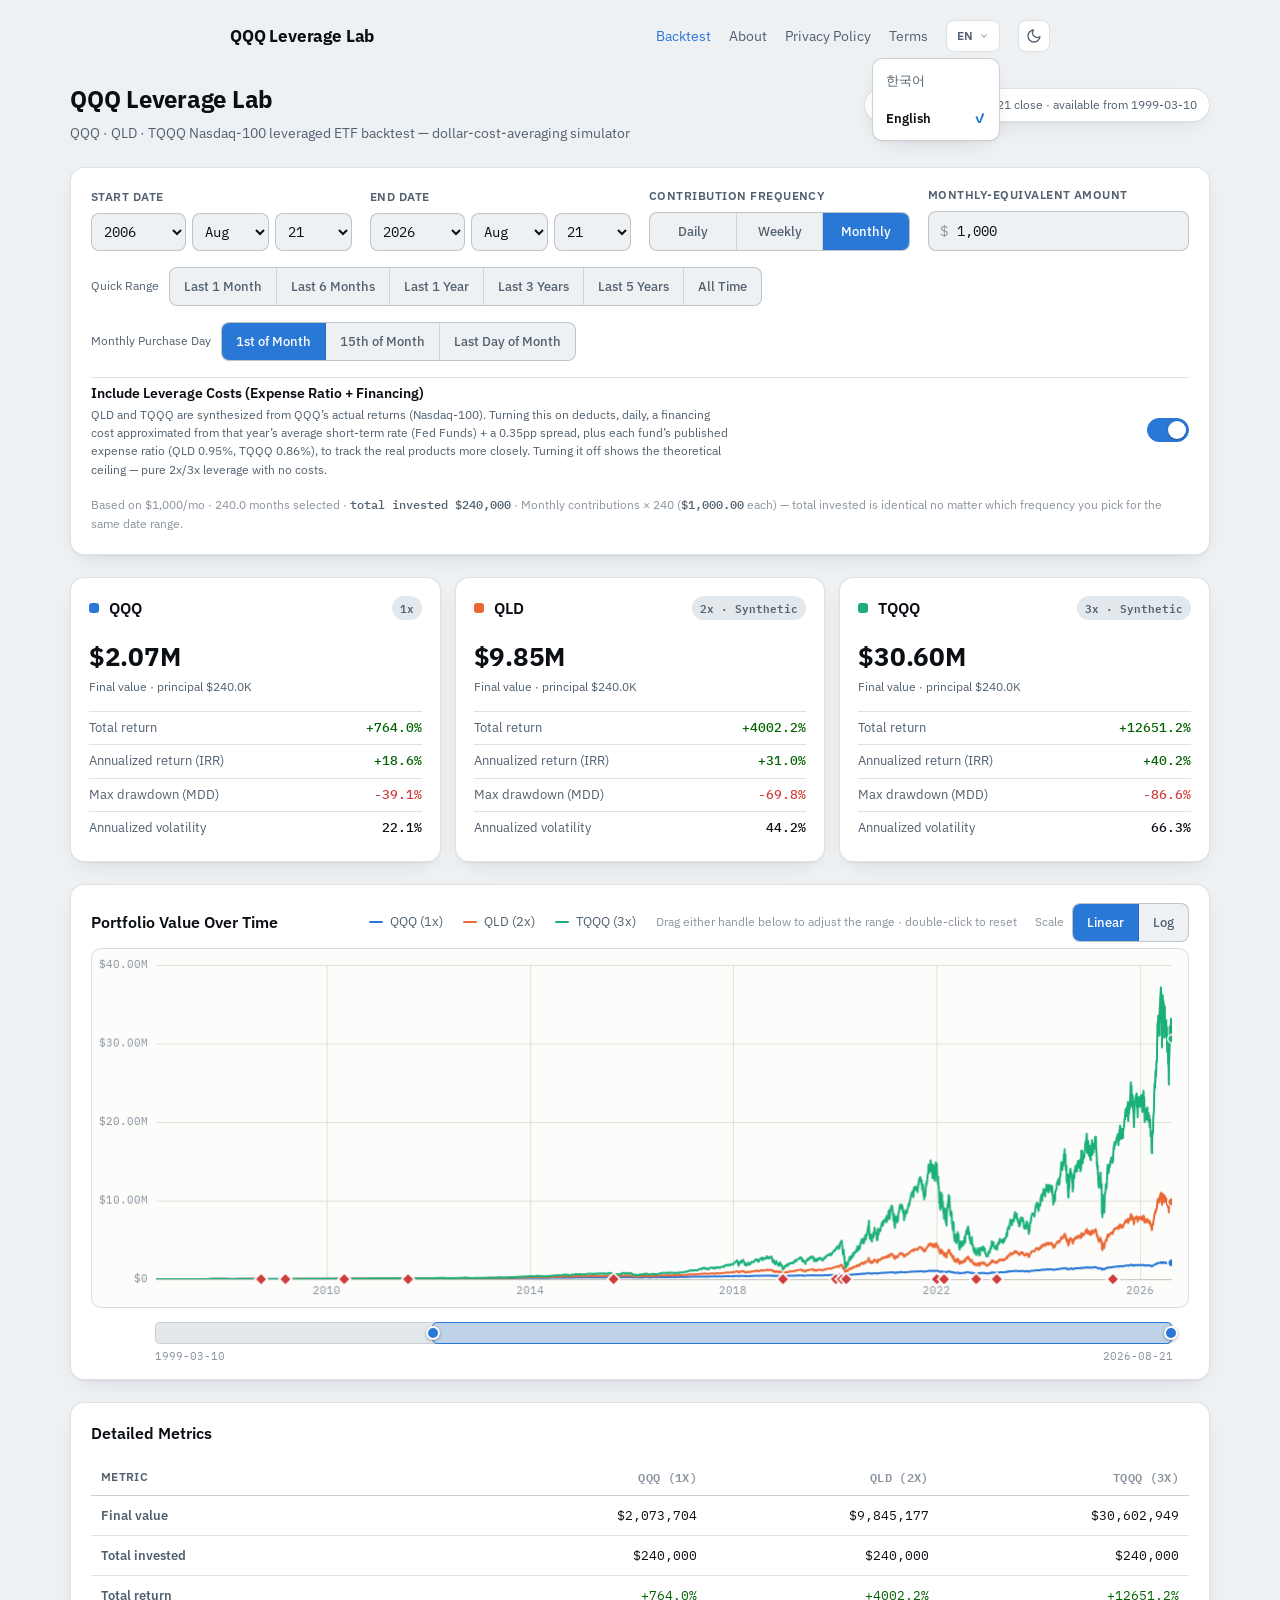
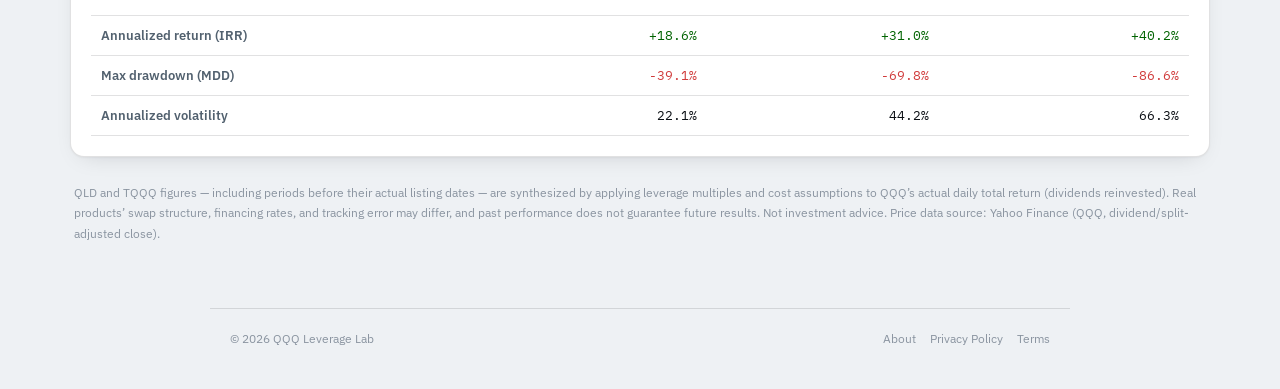
==== commit f7f1e6be: "Add Google Analytics (GA4) tracking" ====
--- a/index.html
+++ b/index.html
@@ -3,6 +3,13 @@
 <head>
 <script async src="https://pagead2.googlesyndication.com/pagead/js/adsbygoogle.js?client=ca-pub-5607384951754093" crossorigin="anonymous"></script>
 <meta charset="utf-8">
+<script async src="https://www.googletagmanager.com/gtag/js?id=G-2SVTT1Y1WP"></script>
+<script>
+  window.dataLayer = window.dataLayer || [];
+  function gtag(){dataLayer.push(arguments);}
+  gtag('js', new Date());
+  gtag('config', 'G-2SVTT1Y1WP');
+</script>
 <meta name="naver-site-verification" content="fcc4415f4fab4bbf8a427a726057feadd72a2347" />
 <meta name="google-site-verification" content="22jd1Q9gwpfGcwd0MvSlxlhC8mekAJ9CjNMXHGUHASE" />
 <script>(function(){var t=localStorage.getItem('theme');if(t==='dark'||t==='light')document.documentElement.setAttribute('data-theme',t);var l=localStorage.getItem('lang');if(!(l==='ko'||l==='en'))l='en';document.documentElement.setAttribute('data-lang',l);document.documentElement.setAttribute('lang',l);})();</script>
@@ -765,7 +772,7 @@
 </footer>
 
 <script>
-const QQQ_RAW = [["1999-03-10",43.027],["1999-03-11",43.2377],["1999-03-12",42.1844],["1999-03-15",43.3957],["1999-03-16",43.7644],["1999-03-17",43.4484],["1999-03-18",44.291],["1999-03-19",43.1587],["1999-03-22",42.6321],["1999-03-23",41.1311],["1999-03-24",42.5267],["1999-03-25",44.0803],["1999-03-26",43.6064],["1999-03-29",45.1863],["1999-03-30",44.8703],["1999-03-31",44.212],["1999-04-01",45.1337],["1999-04-05",46.7662],["1999-04-06",46.8584],["1999-04-07",46.3713],["1999-04-08",46.7399],["1999-04-09",47.0296],["1999-04-12",46.7136],["1999-04-13",46.0816],["1999-04-14",44.5017],["1999-04-15",45.1073],["1999-04-16",43.7907],["1999-04-19",41.7368],["1999-04-20",42.6847],["1999-04-21",44.7913],["1999-04-22",46.0026],["1999-04-23",46.6083],["1999-04-26",47.6813],["1999-04-27",46.9506],["1999-04-28",45.3443],["1999-04-29",44.9756],["1999-04-30",45.2653],["1999-05-03",45.0283],["1999-05-04",44.3173],["1999-05-05",45.6603],["1999-05-06",44.0014],["1999-05-07",44.6333],["1999-05-10",45.081],["1999-05-11",45.7919],["1999-05-12",46.7399],["1999-05-13",45.8709],["1999-05-14",45.002],["1999-05-17",45.8117],["1999-05-18",45.6076],["1999-05-19",46.2396],["1999-05-20",44.9691],["1999-05-21",44.5543],["1999-05-24",43.422],["1999-05-25",42.0001],["1999-05-26",43.1719],["1999-05-27",43.1324],["1999-05-28",43.8434],["1999-06-01",42.8691],["1999-06-02",43.5932],["1999-06-03",42.9744],["1999-06-04",44.291],["1999-06-07",45.2126],["1999-06-08",44.0803],["1999-06-09",44.8177],["1999-06-10",44.3042],["1999-06-11",43.6327],["1999-06-14",42.8098],["1999-06-15",43.4484],["1999-06-16",45.68],["1999-06-17",46.1869],["1999-06-18",46.3976],["1999-06-21",47.7866],["1999-06-22",46.3449],["1999-06-23",47.0757],["1999-06-24",46.1409],["1999-06-25",46.0816],["1999-06-28",47.1744],["1999-06-29",47.8195],["1999-06-30",48.5568],["1999-07-01",48.886],["1999-07-02",49.5048],["1999-07-06",49.1888],["1999-07-07",49.2678],["1999-07-08",49.9261],["1999-07-09",50.4264],["1999-07-12",50.1631],["1999-07-13",49.9261],["1999-07-14",50.7753],["1999-07-15",51.2427],["1999-07-16",51.7167],["1999-07-19",51.1901],["1999-07-20",49.2151],["1999-07-21",49.4522],["1999-07-22",48.1948],["1999-07-23",48.2672],["1999-07-26",47.0822],["1999-07-27",48.0302],["1999-07-28",48.9716],["1999-07-29",47.9249],["1999-07-30",47.6879],["1999-08-02",47.5562],["1999-08-03",47.2468],["1999-08-04",46.391],["1999-08-05",47.1283],["1999-08-06",46.6214],["1999-08-09",46.0224],["1999-08-10",45.6076],["1999-08-11",47.1086],["1999-08-12",46.5556],["1999-08-13",48.5832],["1999-08-16",48.9716],["1999-08-17",49.2151],["1999-08-18",48.6622],["1999-08-19",48.0829],["1999-08-20",48.8465],["1999-08-23",50.4001],["1999-08-24",50.7424],["1999-08-25",51.822],["1999-08-26",50.9597],["1999-08-27",50.4528],["1999-08-30",49.7418],["1999-08-31",50.2948],["1999-09-01",50.6568],["1999-09-02",50.4791],["1999-09-03",52.7964],["1999-09-07",52.5594],["1999-09-08",51.8484],["1999-09-09",52.5857],["1999-09-10",53.1913],["1999-09-13",52.5528],["1999-09-14",52.8424],["1999-09-15",51.822],["1999-09-16",51.7957],["1999-09-17",53.3493],["1999-09-20",53.4744],["1999-09-21",52.1907],["1999-09-22",52.7437],["1999-09-23",50.5581],["1999-09-24",50.6239],["1999-09-27",50.9794],["1999-09-28",51.2164],["1999-09-29",50.1894],["1999-09-30",50.7161],["1999-10-01",50.7358],["1999-10-04",51.8747],["1999-10-05",52.2434],["1999-10-06",53.2901],["1999-10-07",53.165],["1999-10-08",53.7246],["1999-10-11",54.4816],["1999-10-12",53.244],["1999-10-13",51.6641],["1999-10-14",51.9866],["1999-10-15",50.4528],["1999-10-18",49.8142],["1999-10-19",50.0841],["1999-10-20",51.6114],["1999-10-21",52.454],["1999-10-22",52.217],["1999-10-25",52.2434],["1999-10-26",51.822],["1999-10-27",51.743],["1999-10-28",53.5336],["1999-10-29",55.4033],["1999-11-01",55.1136],["1999-11-02",55.1465],["1999-11-03",56.2459],["1999-11-04",56.8779],["1999-11-05",57.4572],["1999-11-08",58.6158],["1999-11-09",58.2208],["1999-11-10",58.9844],["1999-11-11",60.0377],["1999-11-12",60.8277],["1999-11-15",60.7092],["1999-11-16",62.2497],["1999-11-17",61.407],["1999-11-18",63.2898],["1999-11-19",63.8559],["1999-11-22",62.8816],["1999-11-23",63.1713],["1999-11-24",65.2516],["1999-11-26",65.4622],["1999-11-29",64.3826],["1999-11-30",61.9337],["1999-12-01",63.2767],["1999-12-02",65.2845],["1999-12-03",66.6735],["1999-12-06",67.2791],["1999-12-07",67.2791],["1999-12-08",66.4629],["1999-12-09",66.7788],["1999-12-10",67.3318],["1999-12-13",68.2469],["1999-12-14",67.0158],["1999-12-15",68.3061],["1999-12-16",69.9914],["1999-12-17",70.597],["1999-12-20",71.5186],["1999-12-21",75.3632],["1999-12-22",75.1262],["1999-12-23",76.0215],["1999-12-27",75.5738],["1999-12-28",75.0998],["1999-12-29",77.9438],["1999-12-30",77.1011],["1999-12-31",76.9958],["2000-01-03",79.8397],["2000-01-04",74.3625],["2000-01-05",72.4666],["2000-01-06",67.4898],["2000-01-07",75.8371],["2000-01-10",77.9438],["2000-01-11",74.1519],["2000-01-12",72.5193],["2000-01-13",76.8904],["2000-01-14",78.6811],["2000-01-18",79.1023],["2000-01-19",80.893],["2000-01-20",80.103],["2000-01-21",81.1036],["2000-01-24",77.2064],["2000-01-25",78.3651],["2000-01-26",75.2052],["2000-01-27",76.3111],["2000-01-28",72.4666],["2000-01-31",75.5738],["2000-02-01",77.6014],["2000-02-02",78.2598],["2000-02-03",81.3143],["2000-02-04",81.8672],["2000-02-07",82.9995],["2000-02-08",86.4754],["2000-02-09",83.4209],["2000-02-10",86.1594],["2000-02-11",84.1582],["2000-02-14",84.0529],["2000-02-15",84.6585],["2000-02-16",84.2635],["2000-02-17",86.0541],["2000-02-18",82.9469],["2000-02-22",83.2102],["2000-02-23",87.8447],["2000-02-24",89.7406],["2000-02-25",87.6867],["2000-02-28",87.6341],["2000-02-29",89.9513],["2000-03-01",90.6886],["2000-03-02",88.5886],["2000-03-03",93.5852],["2000-03-06",94.3225],["2000-03-07",92.9005],["2000-03-08",93.7432],["2000-03-09",96.9031],["2000-03-10",96.4817],["2000-03-13",93.9538],["2000-03-14",90.4779],["2000-03-15",86.6861],["2000-03-16",91.6366],["2000-03-17",93.3745],["2000-03-20",90.7412],["2000-03-21",94.1645],["2000-03-22",96.0604],["2000-03-23",97.7456],["2000-03-24",99.0623],["2000-03-27",99.2203],["2000-03-28",96.6924],["2000-03-29",92.6899],["2000-03-30",90.3726],["2000-03-31",92.2685],["2000-04-03",86.7387],["2000-04-04",85.8961],["2000-04-05",84.3688],["2000-04-06",86.3701],["2000-04-07",89.846],["2000-04-10",84.3688],["2000-04-11",82.3676],["2000-04-12",77.5224],["2000-04-13",74.1519],["2000-04-14",67.7268],["2000-04-17",75.5212],["2000-04-18",77.5224],["2000-04-19",75.1525],["2000-04-20",73.5199],["2000-04-24",71.4133],["2000-04-25",76.2321],["2000-04-26",73.6253],["2000-04-27",76.8904],["2000-04-28",79.8397],["2000-05-01",80.577],["2000-05-02",75.9425],["2000-05-03",75.0998],["2000-05-04",75.2578],["2000-05-05",77.0484],["2000-05-08",74.0465],["2000-05-09",72.4666],["2000-05-10",67.2001],["2000-05-11",71.308],["2000-05-12",71.308],["2000-05-15",74.4152],["2000-05-16",76.5218],["2000-05-17",74.9419],["2000-05-18",72.256],["2000-05-19",68.8327],["2000-05-22",68.7801],["2000-05-23",63.0397],["2000-05-24",66.9895],["2000-05-25",65.5149],["2000-05-26",65.5149],["2000-05-30",72.098],["2000-05-31",70.044],["2000-06-01",73.6253],["2000-06-02",78.8917],["2000-06-05",79.0892],["2000-06-06",76.8904],["2000-06-07",78.9444],["2000-06-08",78.5757],["2000-06-09",78.997],["2000-06-12",76.4692],["2000-06-13",79.4184],["2000-06-14",77.6278],["2000-06-15",78.997],["2000-06-16",79.4184],["2000-06-19",82.5782],["2000-06-20",82.2622],["2000-06-21",83.3155],["2000-06-22",80.261],["2000-06-23",77.1011],["2000-06-26",79.2077],["2000-06-27",78.2598],["2000-06-28",79.2077],["2000-06-29",77.2196],["2000-06-30",78.7337],["2000-07-03",80.261],["2000-07-05",77.1538],["2000-07-06",79.2077],["2000-07-07",80.8403],["2000-07-10",79.6159],["2000-07-11",80.0503],["2000-07-12",81.9462],["2000-07-13",82.9995],["2000-07-14",84.7902],["2000-07-17",85.7381],["2000-07-18",83.8422],["2000-07-19",81.9462],["2000-07-20",84.5795],["2000-07-21",81.7356],["2000-07-24",80.0503],["2000-07-25",80.6823],["2000-07-26",80.577],["2000-07-27",77.4171],["2000-07-28",73.2039],["2000-07-31",75.3632],["2000-08-01",74.3625],["2000-08-02",73.0459],["2000-08-03",76.2058],["2000-08-04",75.9425],["2000-08-07",77.7331],["2000-08-08",79.313],["2000-08-09",77.2064],["2000-08-10",75.6792],["2000-08-11",76.7324],["2000-08-14",78.3651],["2000-08-15",78.3651],["2000-08-16",79.1551],["2000-08-17",80.6823],["2000-08-18",80.261],["2000-08-21",80.4716],["2000-08-22",80.4716],["2000-08-23",81.7882],["2000-08-24",83.0522],["2000-08-25",82.6046],["2000-08-28",82.9995],["2000-08-29",83.4209],["2000-08-30",83.3155],["2000-08-31",85.6328],["2000-09-01",86.4754],["2000-09-05",83.8422],["2000-09-06",80.893],["2000-09-07",82.6836],["2000-09-08",80.1557],["2000-09-11",78.2071],["2000-09-12",76.9958],["2000-09-13",78.7864],["2000-09-14",78.3651],["2000-09-15",76.9431],["2000-09-18",75.7318],["2000-09-19",78.523],["2000-09-20",79.7343],["2000-09-21",73.9412],["2000-09-22",78.3124],["2000-09-25",76.2321],["2000-09-26",75.3632],["2000-09-27",75.4685],["2000-09-28",77.1538],["2000-09-29",74.7839],["2000-10-02",73.0986],["2000-10-03",70.7813],["2000-10-04",72.1506],["2000-10-05",72.3613],["2000-10-06",69.9387],["2000-10-09",69.6227],["2000-10-10",65.9889],["2000-10-11",64.9356],["2000-10-12",63.303],["2000-10-13",68.4641],["2000-10-16",69.0961],["2000-10-17",65.9362],["2000-10-18",65.7255],["2000-10-19",71.6767],["2000-10-20",72.7299],["2000-10-23",72.6246],["2000-10-24",69.5174],["2000-10-25",65.6202],["2000-10-26",67.3055],["2000-10-27",67.1738],["2000-10-30",64.6854],["2000-10-31",68.8459],["2000-11-01",68.2534],["2000-11-02",69.0961],["2000-11-03",69.9914],["2000-11-06",69.4648],["2000-11-07",69.2014],["2000-11-08",63.7901],["2000-11-09",63.7769],["2000-11-10",60.4591],["2000-11-13",60.5512],["2000-11-14",63.9086],["2000-11-15",65.1989],["2000-11-16",61.407],["2000-11-17",61.3675],["2000-11-20",58.866],["2000-11-21",58.7738],["2000-11-22",56.1406],["2000-11-24",59.3531],["2000-11-27",58.6158],["2000-11-28",55.1531],["2000-11-29",53.0333],["2000-11-30",53.0728],["2000-12-01",53.9286],["2000-12-04",54.7713],["2000-12-05",59.5638],["2000-12-06",57.2992],["2000-12-07",56.0352],["2000-12-08",57.2992],["2000-12-11",62.671],["2000-12-12",60.3801],["2000-12-13",57.918],["2000-12-14",55.0873],["2000-12-15",53.8233],["2000-12-18",53.9286],["2000-12-19",49.8208],["2000-12-20",46.9637],["2000-12-21",47.2402],["2000-12-22",50.9794],["2000-12-26",51.2954],["2000-12-27",51.8747],["2000-12-28",51.7694],["2000-12-29",49.1888],["2001-01-02",45.0283],["2001-01-03",52.612],["2001-01-04",51.6641],["2001-01-05",47.7142],["2001-01-08",48.2409],["2001-01-09",48.2409],["2001-01-10",50.7161],["2001-01-11",52.1907],["2001-01-12",52.8622],["2001-01-16",52.2302],["2001-01-17",53.8233],["2001-01-18",56.0879],["2001-01-19",55.8773],["2001-01-22",55.9299],["2001-01-23",57.1017],["2001-01-24",56.5619],["2001-01-25",54.35],["2001-01-26",55.2321],["2001-01-29",56.4566],["2001-01-30",56.2459],["2001-01-31",54.1814],["2001-02-01",54.8977],["2001-02-02",51.8642],["2001-02-05",51.822],["2001-02-06",51.9063],["2001-02-07",51.0637],["2001-02-08",49.5385],["2001-02-09",47.5246],["2001-02-12",48.0976],["2001-02-13",46.5556],["2001-02-14",48.4094],["2001-02-15",49.2099],["2001-02-16",46.4545],["2001-02-20",44.6512],["2001-02-21",43.3957],["2001-02-22",42.9744],["2001-02-23",43.1261],["2001-02-26",43.9434],["2001-02-27",41.2891],["2001-02-28",39.9831],["2001-03-01",41.1206],["2001-03-02",39.3511],["2001-03-05",40.0673],["2001-03-06",41.6262],["2001-03-07",41.643],["2001-03-08",40.8678],["2001-03-09",38.0028],["2001-03-12",35.6435],["2001-03-13",37.4552],["2001-03-14",36.8653],["2001-03-15",35.5171],["2001-03-16",34.7166],["2001-03-19",36.4524],["2001-03-20",34.0003],["2001-03-21",34.0003],["2001-03-22",36.0648],["2001-03-23",36.0648],["2001-03-26",35.2306],["2001-03-27",36.444],["2001-03-28",33.4526],["2001-03-29",32.8206],["2001-03-30",32.9892],["2001-04-02",31.5146],["2001-04-03",29.2057],["2001-04-04",28.6917],["2001-04-05",31.4387],["2001-04-06",30.2927],["2001-04-09",31.2196],["2001-04-10",33.5369],["2001-04-11",34.548],["2001-04-12",36.0648],["2001-04-16",33.9161],["2001-04-17",34.7587],["2001-04-18",38.382],["2001-04-19",40.6993],["2001-04-20",40.7836],["2001-04-23",38.045],["2001-04-24",37.3287],["2001-04-25",38.0028],["2001-04-26",37.0338],["2001-04-27",38.045],["2001-04-30",38.8876],["2001-05-01",40.4886],["2001-05-02",41.2723],["2001-05-03",39.4353],["2001-05-04",40.615],["2001-05-07",39.7724],["2001-05-08",40.615],["2001-05-09",39.2247],["2001-05-10",38.5674],["2001-05-11",38.382],["2001-05-14",37.7669],["2001-05-15",38.045],["2001-05-16",39.7303],["2001-05-17",40.3622],["2001-05-18",40.4802],["2001-05-21",43.0165],["2001-05-22",42.8901],["2001-05-23",40.9942],["2001-05-24",42.0475],["2001-05-25",41.2807],["2001-05-29",38.8623],["2001-05-30",37.4383],["2001-05-31",37.6911],["2001-06-01",38.8033],["2001-06-04",38.618],["2001-06-05",40.3201],["2001-06-06",40.0083],["2001-06-07",41.0363],["2001-06-08",39.8988],["2001-06-11",38.8033],["2001-06-12",38.5927],["2001-06-13",37.5394],["2001-06-14",35.6013],["2001-06-15",35.8963],["2001-06-18",35.4159],["2001-06-19",35.239],["2001-06-20",36.0395],["2001-06-21",36.5282],["2001-06-22",36.444],["2001-06-25",36.5366],["2001-06-26",36.6631],["2001-06-27",36.899],["2001-06-28",37.3709],["2001-06-29",38.5084],["2001-07-02",38.2978],["2001-07-03",38.4579],["2001-07-05",36.6125],["2001-07-06",35.0957],["2001-07-09",35.3991],["2001-07-10",34.1267],["2001-07-11",34.548],["2001-07-12",36.7389],["2001-07-13",36.3597],["2001-07-16",35.6856],["2001-07-17",36.4861],["2001-07-18",35.0957],["2001-07-19",35.93],["2001-07-20",35.0957],["2001-07-23",34.2194],["2001-07-24",33.8318],["2001-07-25",34.1267],["2001-07-26",34.6323],["2001-07-27",35.3486],["2001-07-30",35.1379],["2001-07-31",35.1884],["2001-08-01",36.3176],["2001-08-02",37.0001],["2001-08-03",36.385],["2001-08-06",35.812],["2001-08-07",35.6266],["2001-08-08",34.1267],["2001-08-09",34.27],["2001-08-10",33.9413],["2001-08-13",34.6323],["2001-08-14",34.211],["2001-08-15",32.947],["2001-08-16",33.3346],["2001-08-17",31.8179],["2001-08-20",32.2561],["2001-08-21",30.9163],["2001-08-22",31.7589],["2001-08-23",31.4471],["2001-08-24",33.1156],["2001-08-27",33.1577],["2001-08-28",32.1212],["2001-08-29",31.6494],["2001-08-30",30.4781],["2001-08-31",30.8657],["2001-09-04",29.8883],["2001-09-05",29.7703],["2001-09-06",28.5654],["2001-09-07",28.3968],["2001-09-10",28.7339],["2001-09-17",26.2902],["2001-09-18",25.7004],["2001-09-19",25.2538],["2001-09-20",24.4111],["2001-09-21",23.7539],["2001-09-24",24.9504],["2001-09-25",25.0263],["2001-09-26",24.1583],["2001-09-27",23.9982],["2001-09-28",24.4196],["2001-10-01",24.2089],["2001-10-02",24.2847],["2001-10-03",26.1217],["2001-10-04",26.3745],["2001-10-05",26.7621],["2001-10-08",26.8464],["2001-10-09",26.1975],["2001-10-10",27.3856],["2001-10-11",29.2394],["2001-10-12",29.1131],["2001-10-15",28.9866],["2001-10-16",29.4585],["2001-10-17",27.3435],["2001-10-18",28.085],["2001-10-19",28.2704],["2001-10-22",29.0288],["2001-10-23",29.1805],["2001-10-24",29.8124],["2001-10-25",31.009],["2001-10-26",30.3433],["2001-10-29",28.6833],["2001-10-30",28.1272],["2001-10-31",28.5654],["2001-11-01",29.7787],["2001-11-02",29.9978],["2001-11-05",30.9753],["2001-11-06",32.1802],["2001-11-07",32.1381],["2001-11-08",31.8095],["2001-11-09",31.7926],["2001-11-12",32.0201],["2001-11-13",33.1661],["2001-11-14",33.4021],["2001-11-15",33.2672],["2001-11-16",33.1746],["2001-11-19",34.1183],["2001-11-20",32.5426],["2001-11-21",32.374],["2001-11-23",33.0987],["2001-11-26",33.9161],["2001-11-27",33.8739],["2001-11-28",32.6521],["2001-11-29",33.6633],["2001-11-30",33.4105],["2001-12-03",32.8375],["2001-12-04",34.4048],["2001-12-05",36.1069],["2001-12-06",36.1575],["2001-12-07",35.1632],["2001-12-10",34.548],["2001-12-11",34.7419],["2001-12-12",35.0199],["2001-12-13",33.5032],["2001-12-14",33.7981],["2001-12-17",34.3795],["2001-12-18",34.7671],["2001-12-19",34.1351],["2001-12-20",32.6858],["2001-12-21",33.2672],["2001-12-24",33.1324],["2001-12-26",33.4442],["2001-12-27",33.7138],["2001-12-28",33.9835],["2001-12-31",32.7869],["2002-01-02",33.7981],["2002-01-03",34.9694],["2002-01-04",35.1126],["2002-01-07",34.725],["2002-01-08",34.9609],["2002-01-09",34.6407],["2002-01-10",34.8682],["2002-01-11",34.4216],["2002-01-14",33.6717],["2002-01-15",33.9919],["2002-01-16",32.6774],["2002-01-17",33.4105],["2002-01-18",32.5173],["2002-01-22",31.5146],["2002-01-23",32.3825],["2002-01-24",32.8122],["2002-01-25",32.7195],["2002-01-28",32.9049],["2002-01-29",32.0033],["2002-01-30",32.2477],["2002-01-31",32.4499],["2002-02-01",32.1381],["2002-02-04",31.1101],["2002-02-05",30.5961],["2002-02-06",30.3854],["2002-02-07",29.6523],["2002-02-08",30.4781],["2002-02-11",30.8657],["2002-02-12",30.6129],["2002-02-13",31.1354],["2002-02-14",31.0764],["2002-02-15",30.1495],["2002-02-19",29.2226],["2002-02-20",29.6186],["2002-02-21",28.2114],["2002-02-22",28.3547],["2002-02-25",29.5006],["2002-02-26",29.3911],["2002-02-27",28.9866],["2002-02-28",28.4642],["2002-03-01",30.1158],["2002-03-04",31.3039],["2002-03-05",31.5314],["2002-03-06",31.6831],["2002-03-07",31.7505],["2002-03-08",32.5847],["2002-03-11",32.4667],["2002-03-12",32.0201],["2002-03-13",31.2449],["2002-03-14",31.0595],["2002-03-15",31.3713],["2002-03-18",31.5483],["2002-03-19",31.4977],["2002-03-20",30.3854],["2002-03-21",31.1943],["2002-03-22",30.9078],["2002-03-25",29.9641],["2002-03-26",30.2422],["2002-03-27",30.0062],["2002-03-28",30.3854],["2002-04-01",30.9668],["2002-04-02",29.5681],["2002-04-03",29.5175],["2002-04-04",29.29],["2002-04-05",28.9614],["2002-04-08",29.3237],["2002-04-09",28.3041],["2002-04-10",28.5148],["2002-04-11",27.807],["2002-04-12",28.2451],["2002-04-15",28.4726],["2002-04-16",29.6608],["2002-04-17",29.5091],["2002-04-18",28.9445],["2002-04-19",29.0372],["2002-04-22",28.3041],["2002-04-23",27.8154],["2002-04-24",27.3856],["2002-04-25",27.3182],["2002-04-26",26.1554],["2002-04-29",26.2228],["2002-04-30",26.7368],["2002-05-01",26.5936],["2002-05-02",25.7088],["2002-05-03",25.06],["2002-05-06",24.4111],["2002-05-07",24.1836],["2002-05-08",26.7705],["2002-05-09",26.0796],["2002-05-10",24.9083],["2002-05-13",25.9195],["2002-05-14",27.4446],["2002-05-15",27.6469],["2002-05-16",27.689],["2002-05-17",27.748],["2002-05-20",27.1413],["2002-05-21",26.3998],["2002-05-22",26.4587],["2002-05-23",26.9896],["2002-05-24",26.3239],["2002-05-28",26.206],["2002-05-29",25.515],["2002-05-30",25.7341],["2002-05-31",25.3128],["2002-06-03",24.4196],["2002-06-04",24.7398],["2002-06-05",24.9926],["2002-06-06",24.3353],["2002-06-07",23.8466],["2002-06-10",23.8044],["2002-06-11",23.1388],["2002-06-12",23.4758],["2002-06-13",23.3241],["2002-06-14",23.2736],["2002-06-17",24.0657],["2002-06-18",24.4533],["2002-06-19",23.0377],["2002-06-20",22.2961],["2002-06-21",21.7568],["2002-06-24",22.1866],["2002-06-25",21.4535],["2002-06-26",21.6136],["2002-06-27",22.0855],["2002-06-28",21.9928],["2002-07-01",20.9395],["2002-07-02",20.1811],["2002-07-03",20.8552],["2002-07-05",22.195],["2002-07-08",21.3861],["2002-07-09",20.7794],["2002-07-10",20.139],["2002-07-11",20.8974],["2002-07-12",20.8974],["2002-07-15",21.5462],["2002-07-16",21.226],["2002-07-17",21.6136],["2002-07-18",20.8384],["2002-07-19",20.2148],["2002-07-22",19.7177],["2002-07-23",18.875],["2002-07-24",19.903],["2002-07-25",18.7486],["2002-07-26",19.1025],["2002-07-29",20.08],["2002-07-30",20.4845],["2002-07-31",20.0969],["2002-08-01",19.1531],["2002-08-02",18.7486],["2002-08-05",18.0661],["2002-08-06",18.9593],["2002-08-07",19.2121],["2002-08-08",19.8609],["2002-08-09",19.6587],["2002-08-12",19.7177],["2002-08-13",19.0436],["2002-08-14",20.2569],["2002-08-15",20.6698],["2002-08-16",20.8131],["2002-08-19",21.3187],["2002-08-20",21.226],["2002-08-21",21.6979],["2002-08-22",22.0433],["2002-08-23",21.1923],["2002-08-26",21.2765],["2002-08-27",20.535],["2002-08-28",19.7851],["2002-08-29",20.0463],["2002-08-30",19.7935],["2002-09-03",19.0773],["2002-09-04",19.1531],["2002-09-05",18.6812],["2002-09-06",19.2542],["2002-09-09",19.448],["2002-09-10",19.9283],["2002-09-11",19.7598],["2002-09-12",19.2205],["2002-09-13",19.3722],["2002-09-16",19.0941],["2002-09-17",18.6897],["2002-09-18",18.479],["2002-09-19",18.1841],["2002-09-20",18.2599],["2002-09-23",17.7122],["2002-09-24",17.7206],["2002-09-25",18.4284],["2002-09-26",18.2009],["2002-09-27",17.9565],["2002-09-30",17.4594],["2002-10-01",18.5211],["2002-10-02",17.906],["2002-10-03",17.4763],["2002-10-04",17.1476],["2002-10-07",16.9875],["2002-10-08",17.0212],["2002-10-09",16.9033],["2002-10-10",17.7627],["2002-10-11",18.7234],["2002-10-14",18.9424],["2002-10-15",19.8525],["2002-10-16",19.1952],["2002-10-17",19.8441],["2002-10-18",20.0631],["2002-10-21",20.4676],["2002-10-22",20.3412],["2002-10-23",20.7288],["2002-10-24",20.2064],["2002-10-25",20.8131],["2002-10-28",20.6361],["2002-10-29",20.1558],["2002-10-30",20.6951],["2002-10-31",20.6867],["2002-11-01",21.2765],["2002-11-04",21.8243],["2002-11-05",21.9928],["2002-11-06",22.3046],["2002-11-07",21.5209],["2002-11-08",21.1249],["2002-11-11",20.4845],["2002-11-12",21.0069],["2002-11-13",21.2597],["2002-11-14",21.9928],["2002-11-15",22.2793],["2002-11-18",21.9506],["2002-11-19",21.6136],["2002-11-20",22.5321],["2002-11-21",23.3663],["2002-11-22",23.3578],["2002-11-25",23.5854],["2002-11-26",22.7933],["2002-11-27",23.5179],["2002-11-29",23.3578],["2002-12-02",23.5938],["2002-12-03",22.8944],["2002-12-04",22.3888],["2002-12-05",22.077],["2002-12-06",22.3046],["2002-12-09",21.2512],["2002-12-10",21.5715],["2002-12-11",21.6726],["2002-12-12",21.7905],["2002-12-13",21.0996],["2002-12-16",21.7821],["2002-12-17",21.8495],["2002-12-18",21.3861],["2002-12-19",21.1164],["2002-12-20",21.3355],["2002-12-23",21.6304],["2002-12-24",21.3608],["2002-12-26",21.3018],["2002-12-27",20.9142],["2002-12-30",20.7541],["2002-12-31",20.535],["2003-01-02",21.4029],["2003-01-03",21.6389],["2003-01-06",22.1782],["2003-01-07",22.4562],["2003-01-08",21.8243],["2003-01-09",22.4984],["2003-01-10",22.8354],["2003-01-13",22.7006],["2003-01-14",22.8186],["2003-01-15",22.5321],["2003-01-16",22.2793],["2003-01-17",21.3271],["2003-01-21",21.0912],["2003-01-22",21.0069],["2003-01-23",21.4956],["2003-01-24",20.9142],["2003-01-27",20.6698],["2003-01-28",20.8805],["2003-01-29",21.1923],["2003-01-30",20.6446],["2003-01-31",20.594],["2003-02-03",20.6361],["2003-02-04",20.3833],["2003-02-05",20.2907],["2003-02-06",20.4002],["2003-02-07",20.0631],["2003-02-10",20.2401],["2003-02-11",20.3496],["2003-02-12",20.0716],["2003-02-13",20.1727],["2003-02-14",20.6361],["2003-02-18",21.2765],["2003-02-19",21.1333],["2003-02-20",21.049],["2003-02-21",21.2091],["2003-02-24",20.8468],["2003-02-25",20.8721],["2003-02-26",20.4086],["2003-02-27",20.8721],["2003-02-28",21.2007],["2003-03-03",20.771],["2003-03-04",20.6446],["2003-03-05",20.6867],["2003-03-06",20.6361],["2003-03-07",20.6783],["2003-03-10",20.2317],["2003-03-11",20.0547],["2003-03-12",20.417],["2003-03-13",21.5883],["2003-03-14",21.6726],["2003-03-17",22.4141],["2003-03-18",22.6922],["2003-03-19",22.4984],["2003-03-20",22.5826],["2003-03-21",22.8944],["2003-03-24",21.9422],["2003-03-25",22.254],["2003-03-26",22.3804],["2003-03-27",22.2203],["2003-03-28",21.9759],["2003-03-31",21.2765],["2003-04-01",21.4451],["2003-04-02",22.0349],["2003-04-03",22.313],["2003-04-04",21.9506],["2003-04-07",21.9844],["2003-04-08",21.9591],["2003-04-09",21.4535],["2003-04-10",21.7147],["2003-04-11",21.4956],["2003-04-14",21.9338],["2003-04-15",22.1444],["2003-04-16",22.0939],["2003-04-17",22.5995],["2003-04-21",22.6837],["2003-04-22",23.1135],["2003-04-23",23.282],["2003-04-24",23.1556],["2003-04-25",22.709],["2003-04-28",23.1556],["2003-04-29",23.3663],["2003-04-30",23.1303],["2003-05-01",23.3326],["2003-05-02",23.8297],["2003-05-05",23.8044],["2003-05-06",24.1078],["2003-05-07",23.8381],["2003-05-08",23.4],["2003-05-09",23.9393],["2003-05-12",24.3016],["2003-05-13",24.1499],["2003-05-14",24.0994],["2003-05-15",24.369],["2003-05-16",24.1836],["2003-05-19",23.3326],["2003-05-20",23.4],["2003-05-21",23.3326],["2003-05-22",23.6696],["2003-05-23",23.678],["2003-05-27",24.5207],["2003-05-28",24.5965],["2003-05-29",24.6976],["2003-05-30",25.1021],["2003-06-02",24.9251],["2003-06-03",25.1611],["2003-06-04",25.633],["2003-06-05",25.8183],["2003-06-06",25.3886],["2003-06-09",25.0515],["2003-06-10",25.4307],["2003-06-11",25.7172],["2003-06-12",25.8268],["2003-06-13",25.2453],["2003-06-16",26.0206],["2003-06-17",25.9195],["2003-06-18",26.0543],["2003-06-19",25.633],["2003-06-20",25.5993],["2003-06-23",25.2032],["2003-06-24",25.0094],["2003-06-25",24.8746],["2003-06-26",25.4644],["2003-06-27",25.1358],["2003-06-30",25.2369],["2003-07-01",25.574],["2003-07-02",26.0964],["2003-07-03",25.7678],["2003-07-07",26.8716],["2003-07-08",27.2003],["2003-07-09",27.1328],["2003-07-10",26.6273],["2003-07-11",26.8295],["2003-07-14",27.1497],["2003-07-15",27.1834],["2003-07-16",27.0991],["2003-07-17",26.2734],["2003-07-18",26.3576],["2003-07-21",26.0206],["2003-07-22",26.4082],["2003-07-23",26.6273],["2003-07-24",26.2734],["2003-07-25",26.7958],["2003-07-28",26.8716],["2003-07-29",26.6694],["2003-07-30",26.4756],["2003-07-31",26.7958],["2003-08-01",26.5093],["2003-08-04",26.5009],["2003-08-05",25.456],["2003-08-06",25.4392],["2003-08-07",25.5403],["2003-08-08",25.338],["2003-08-11",25.6161],["2003-08-12",26.0037],["2003-08-13",26.0121],["2003-08-14",26.0374],["2003-08-15",26.2649],["2003-08-18",26.939],["2003-08-19",27.2761],["2003-08-20",27.2087],["2003-08-21",27.5036],["2003-08-22",27.3351],["2003-08-25",27.3941],["2003-08-26",27.4193],["2003-08-27",27.6384],["2003-08-28",27.8828],["2003-08-29",28.1356],["2003-09-02",28.5401],["2003-09-03",28.5232],["2003-09-04",28.7844],["2003-09-05",28.599],["2003-09-08",29.0709],["2003-09-09",28.7254],["2003-09-10",28.0345],["2003-09-11",28.3462],["2003-09-12",28.4979],["2003-09-15",28.2198],["2003-09-16",28.9866],["2003-09-17",28.8687],["2003-09-18",29.3068],["2003-09-19",29.1383],["2003-09-22",28.5822],["2003-09-23",29.0878],["2003-09-24",27.9923],["2003-09-25",27.63],["2003-09-26",27.4531],["2003-09-29",27.9249],["2003-09-30",27.3182],["2003-10-01",27.9334],["2003-10-02",28.026],["2003-10-03",28.8097],["2003-10-06",29.0203],["2003-10-07",29.1973],["2003-10-08",29.0119],["2003-10-09",29.231],["2003-10-10",29.5006],["2003-10-13",29.6945],["2003-10-14",29.7703],["2003-10-15",29.6439],["2003-10-16",29.8798],["2003-10-17",29.1636],["2003-10-20",29.5259],["2003-10-21",29.7029],["2003-10-22",29.1299],["2003-10-23",28.7928],["2003-10-24",28.8181],["2003-10-27",28.8265],["2003-10-28",29.7956],["2003-10-29",29.7619],["2003-10-30",29.8209],["2003-10-31",29.6439],["2003-11-03",30.1326],["2003-11-04",29.9304],["2003-11-05",30.2],["2003-11-06",30.2843],["2003-11-07",30.0231],["2003-11-10",29.6523],["2003-11-11",29.5428],["2003-11-12",30.1748],["2003-11-13",30.141],["2003-11-14",29.5259],["2003-11-17",29.2226],["2003-11-18",28.5485],["2003-11-19",28.8265],["2003-11-20",28.5485],["2003-11-21",28.8434],["2003-11-24",29.6439],["2003-11-25",29.6439],["2003-11-26",29.7787],["2003-11-28",29.8124],["2003-12-01",30.2506],["2003-12-02",30.0821],["2003-12-03",29.7029],["2003-12-04",30.0231],["2003-12-05",29.5259],["2003-12-08",29.6945],["2003-12-09",29.0119],["2003-12-10",29.1215],["2003-12-11",29.745],["2003-12-12",29.6945],["2003-12-15",29.3068],["2003-12-16",29.3658],["2003-12-17",29.4164],["2003-12-18",29.9641],["2003-12-19",29.8798],["2003-12-22",29.9725],["2003-12-23",30.2],["2003-12-24",30.2624],["2003-12-26",30.2203],["2003-12-29",30.7176],["2003-12-30",30.8188],["2003-12-31",30.7345],["2004-01-02",30.6502],["2004-01-05",31.2656],["2004-01-06",31.4763],["2004-01-07",31.7629],["2004-01-08",32.0158],["2004-01-09",31.805],["2004-01-12",32.3108],["2004-01-13",31.9905],["2004-01-14",32.1001],["2004-01-15",32.1844],["2004-01-16",32.5131],["2004-01-20",32.4879],["2004-01-21",32.353],["2004-01-22",32.1591],["2004-01-23",32.0411],["2004-01-26",32.53],["2004-01-27",31.8135],["2004-01-28",31.274],["2004-01-29",31.392],["2004-01-30",31.2487],["2004-02-02",31.1644],["2004-02-03",31.1307],["2004-02-04",30.6249],["2004-02-05",30.7429],["2004-02-06",31.2993],["2004-02-09",31.2908],["2004-02-10",31.3414],["2004-02-11",31.6786],["2004-02-12",31.4004],["2004-02-13",31.1391],["2004-02-17",31.5606],["2004-02-18",31.6533],["2004-02-19",31.1728],["2004-02-20",31.0717],["2004-02-23",30.7261],["2004-02-24",30.6502],["2004-02-25",30.8356],["2004-02-26",30.9115],["2004-02-27",30.8272],["2004-03-01",31.2318],["2004-03-02",30.8693],["2004-03-03",30.7008],["2004-03-04",30.9874],["2004-03-05",30.8778],["2004-03-08",30.1528],["2004-03-09",30.0601],["2004-03-10",29.6639],["2004-03-11",29.3942],["2004-03-12",29.9337],["2004-03-15",29.411],["2004-03-16",29.4616],["2004-03-17",29.9252],["2004-03-18",29.7903],["2004-03-19",29.293],["2004-03-22",28.9221],["2004-03-23",28.6861],["2004-03-24",29.0148],["2004-03-25",29.7903],["2004-03-26",29.6892],["2004-03-29",30.1697],["2004-03-30",30.2709],["2004-03-31",30.2118],["2004-04-01",30.4816],["2004-04-02",31.274],["2004-04-05",31.569],["2004-04-06",31.1728],["2004-04-07",31.1391],["2004-04-08",31.1391],["2004-04-12",31.333],["2004-04-13",30.8778],["2004-04-14",31.0295],["2004-04-15",30.4732],["2004-04-16",30.4226],["2004-04-19",30.7935],["2004-04-20",30.077],["2004-04-21",30.3383],["2004-04-22",31.1222],["2004-04-23",31.3667],["2004-04-26",31.1391],["2004-04-27",31.0801],["2004-04-28",30.5153],["2004-04-29",30.0432],["2004-04-30",29.3099],["2004-05-03",29.5881],["2004-05-04",29.7145],["2004-05-05",29.9505],["2004-05-06",29.7229],["2004-05-07",29.4785],["2004-05-10",29.2256],["2004-05-11",29.6639],["2004-05-12",29.7229],["2004-05-13",29.5122],["2004-05-14",29.293],["2004-05-17",29.0148],["2004-05-18",29.2762],["2004-05-19",29.2424],["2004-05-20",29.3773],["2004-05-21",29.5206],["2004-05-24",29.7229],["2004-05-25",30.313],["2004-05-26",30.5069],["2004-05-27",30.7008],["2004-05-28",30.8103],["2004-06-01",30.7682],["2004-06-02",30.7008],["2004-06-03",30.3299],["2004-06-04",30.5069],["2004-06-07",31.2318],["2004-06-08",31.274],["2004-06-09",30.8356],["2004-06-10",31.0548],["2004-06-14",30.6165],["2004-06-15",31.0127],["2004-06-16",30.9621],["2004-06-17",30.6755],["2004-06-18",30.7176],["2004-06-21",30.4732],["2004-06-22",30.9199],["2004-06-23",31.2908],["2004-06-24",31.2318],["2004-06-25",31.4679],["2004-06-28",31.2065],["2004-06-29",31.5016],["2004-06-30",31.8135],["2004-07-01",31.2234],["2004-07-02",31.038],["2004-07-06",30.372],["2004-07-07",30.431],["2004-07-08",30.0938],["2004-07-09",30.136],["2004-07-12",30.0095],["2004-07-13",29.9674],["2004-07-14",29.6639],["2004-07-15",29.5628],["2004-07-16",29.2256],["2004-07-19",29.1666],["2004-07-20",29.8662],["2004-07-21",28.998],["2004-07-22",29.3942],["2004-07-23",28.8378],["2004-07-26",28.7114],["2004-07-27",29.1076],["2004-07-28",28.9811],["2004-07-29",29.3183],["2004-07-30",29.411],["2004-08-02",29.47],["2004-08-03",28.8547],["2004-08-04",28.8631],["2004-08-05",28.3236],["2004-08-06",27.5818],["2004-08-09",27.6492],["2004-08-10",27.9949],["2004-08-11",27.7504],["2004-08-12",27.3711],["2004-08-13",27.4132],["2004-08-16",27.7251],["2004-08-17",28.037],["2004-08-18",28.5343],["2004-08-19",28.3826],["2004-08-20",28.6692],["2004-08-23",28.7367],["2004-08-24",28.7282],["2004-08-25",29.1244],["2004-08-26",28.998],["2004-08-27",29.1328],["2004-08-30",28.6439],["2004-08-31",28.6776],["2004-09-01",28.8884],["2004-09-02",29.3183],["2004-09-03",28.7788],["2004-09-07",29.0233],["2004-09-08",28.9137],["2004-09-09",29.1581],["2004-09-10",29.6049],["2004-09-13",29.9927],["2004-09-14",30.0348],["2004-09-15",29.7145],["2004-09-16",29.7735],["2004-09-17",29.8662],["2004-09-20",29.8662],["2004-09-21",29.9842],["2004-09-22",29.4616],["2004-09-23",29.4363],["2004-09-24",29.3352],["2004-09-27",29.0823],["2004-09-28",29.1413],["2004-09-29",29.5712],["2004-09-30",29.6218],["2004-10-01",30.431],["2004-10-04",30.608],["2004-10-05",30.6502],["2004-10-06",30.8947],["2004-10-07",30.549],["2004-10-08",29.9927],["2004-10-11",30.136],["2004-10-12",30.0854],["2004-10-13",30.018],["2004-10-14",29.8831],["2004-10-15",30.0348],["2004-10-18",30.4647],["2004-10-19",30.2456],["2004-10-20",30.3889],["2004-10-21",30.8525],["2004-10-22",30.1781],["2004-10-25",30.0348],["2004-10-26",30.195],["2004-10-27",30.9621],["2004-10-28",31.156],["2004-10-29",31.1054],["2004-11-01",31.2234],["2004-11-02",31.3246],["2004-11-03",31.5353],["2004-11-04",31.7123],["2004-11-05",31.9989],["2004-11-08",32.0326],["2004-11-09",31.9652],["2004-11-10",31.8556],["2004-11-11",32.2771],["2004-11-12",32.589],["2004-11-15",32.7323],["2004-11-16",32.53],["2004-11-17",32.9683],["2004-11-18",33.1201],["2004-11-19",32.6059],["2004-11-22",32.9178],["2004-11-23",32.8672],["2004-11-24",33.1538],["2004-11-26",33.0526],["2004-11-29",33.0442],["2004-11-30",32.9768],["2004-12-01",33.6511],["2004-12-02",33.7776],["2004-12-03",33.8282],["2004-12-06",33.9462],["2004-12-07",33.3645],["2004-12-08",33.5584],["2004-12-09",33.7607],["2004-12-10",33.6596],["2004-12-13",33.9546],["2004-12-14",34.1232],["2004-12-15",33.9967],["2004-12-16",33.6764],["2004-12-17",33.5905],["2004-12-20",33.3607],["2004-12-21",33.7692],["2004-12-22",33.8117],["2004-12-23",33.8373],["2004-12-27",33.6926],["2004-12-28",34.016],["2004-12-29",34.0585],["2004-12-30",34.033],["2004-12-31",33.9734],["2005-01-03",33.616],["2005-01-04",33.0032],["2005-01-05",32.799],["2005-01-06",32.6373],["2005-01-07",32.8075],["2005-01-10",32.7905],["2005-01-11",32.5607],["2005-01-12",32.833],["2005-01-13",32.399],["2005-01-14",32.7054],["2005-01-18",32.9522],["2005-01-19",32.4076],["2005-01-20",31.7863],["2005-01-21",31.531],["2005-01-24",31.0884],["2005-01-25",31.2416],["2005-01-26",31.6161],["2005-01-27",31.5735],["2005-01-28",31.4203],["2005-01-31",31.8288],["2005-02-01",31.931],["2005-02-02",31.982],["2005-02-03",31.6161],["2005-02-04",32.1267],["2005-02-07",32.0586],["2005-02-08",32.1182],["2005-02-09",31.582],["2005-02-10",31.6161],["2005-02-11",32.0841],["2005-02-14",32.2288],["2005-02-15",32.4416],["2005-02-16",32.3224],["2005-02-17",31.8884],["2005-02-18",31.7863],["2005-02-22",31.3948],["2005-02-23",31.4373],["2005-02-24",31.8373],["2005-02-25",32.016],["2005-02-28",31.6756],["2005-03-01",32.0246],["2005-03-02",32.0075],["2005-03-03",31.7437],["2005-03-04",31.931],["2005-03-07",32.3905],["2005-03-08",32.0671],["2005-03-09",31.9735],["2005-03-10",31.931],["2005-03-11",31.6331],["2005-03-14",31.7778],["2005-03-15",31.5225],["2005-03-16",31.165],["2005-03-17",31.2416],["2005-03-18",31.0714],["2005-03-21",31.131],["2005-03-22",30.748],["2005-03-23",30.8586],["2005-03-24",30.8672],["2005-03-28",30.9267],["2005-03-29",30.6799],["2005-03-30",31.2586],["2005-03-31",31.1225],["2005-04-01",30.8076],["2005-04-04",31.0289],["2005-04-05",31.114],["2005-04-06",31.0629],["2005-04-07",31.4373],["2005-04-08",31.182],["2005-04-11",31.0459],["2005-04-12",31.1991],["2005-04-13",30.6884],["2005-04-14",30.2544],["2005-04-15",29.5651],["2005-04-18",29.5736],["2005-04-19",29.7778],["2005-04-20",29.531],["2005-04-21",30.314],["2005-04-22",29.8629],["2005-04-25",30.1097],["2005-04-26",29.8289],["2005-04-27",29.8715],["2005-04-28",29.5736],["2005-04-29",29.7693],["2005-05-02",29.8885],["2005-05-03",30.0416],["2005-05-04",30.4076],["2005-05-05",30.4331],["2005-05-06",30.5182],["2005-05-09",30.6629],["2005-05-10",30.4416],["2005-05-11",30.5948],["2005-05-12",30.5097],["2005-05-13",30.8416],["2005-05-16",31.0459],["2005-05-17",31.2331],["2005-05-18",31.6586],["2005-05-19",31.9224],["2005-05-20",32.0501],["2005-05-23",32.2118],["2005-05-24",32.3139],["2005-05-25",32.1778],["2005-05-26",32.5011],["2005-05-27",32.5182],["2005-05-31",32.4076],["2005-06-01",32.6714],["2005-06-02",32.9011],["2005-06-03",32.4245],["2005-06-06",32.433],["2005-06-07",32.1607],["2005-06-08",32.0926],["2005-06-09",32.2969],["2005-06-10",31.9565],["2005-06-13",32.1097],["2005-06-14",31.982],["2005-06-15",32.0841],["2005-06-16",32.2543],["2005-06-17",32.2586],["2005-06-20",32.2586],["2005-06-21",32.2416],["2005-06-22",32.2075],["2005-06-23",31.8497],["2005-06-24",31.4919],["2005-06-27",31.3471],["2005-06-28",31.6453],["2005-06-29",31.5771],["2005-06-30",31.3301],["2005-07-01",31.2875],["2005-07-05",31.6112],["2005-07-06",31.4579],["2005-07-07",31.5686],["2005-07-08",32.1734],["2005-07-11",32.4716],["2005-07-12",32.6249],["2005-07-13",32.7016],["2005-07-14",33.0252],["2005-07-15",33.1275],["2005-07-18",32.9912],["2005-07-19",33.3745],["2005-07-20",33.613],["2005-07-21",33.6215],["2005-07-22",33.5789],["2005-07-25",33.4512],["2005-07-26",33.5789],["2005-07-27",33.8345],["2005-07-28",33.9963],["2005-07-29",33.7152],["2005-08-01",33.7749],["2005-08-02",34.1411],["2005-08-03",34.1241],["2005-08-04",33.7919],["2005-08-05",33.63],["2005-08-08",33.383],["2005-08-09",33.6045],["2005-08-10",33.3149],["2005-08-11",33.5875],["2005-08-12",33.4],["2005-08-15",33.6045],["2005-08-16",33.0593],["2005-08-17",33.2552],["2005-08-18",33.0849],["2005-08-19",33.0678],["2005-08-22",33.0849],["2005-08-23",32.9912],["2005-08-24",32.7952],["2005-08-25",32.8719],["2005-08-26",32.7612],["2005-08-29",33.0167],["2005-08-30",32.8975],["2005-08-31",33.2041],["2005-09-01",33.153],["2005-09-02",33.0252],["2005-09-06",33.5108],["2005-09-07",33.5704],["2005-09-08",33.5619],["2005-09-09",33.7493],["2005-09-12",33.843],["2005-09-13",33.7578],["2005-09-14",33.3745],["2005-09-15",33.3575],["2005-09-16",33.5619],["2005-09-19",33.2978],["2005-09-20",33.1615],["2005-09-21",32.7952],["2005-09-22",32.9145],["2005-09-23",33.0082],["2005-09-26",33.0167],["2005-09-27",32.9401],["2005-09-28",32.9486],["2005-09-29",33.3915],["2005-09-30",33.613],["2005-10-03",33.6982],["2005-10-04",33.4767],["2005-10-05",33.0167],["2005-10-06",32.5823],["2005-10-07",32.659],["2005-10-10",32.4801],["2005-10-11",32.3182],["2005-10-12",31.9349],["2005-10-13",32.1819],["2005-10-14",32.4205],["2005-10-17",32.5227],["2005-10-18",32.2927],["2005-10-19",32.9401],["2005-10-20",32.6334],["2005-10-21",32.8379],["2005-10-24",33.3575],["2005-10-25",33.2297],["2005-10-26",33.0593],["2005-10-27",32.3949],["2005-10-28",32.6419],["2005-10-31",33.1104],["2005-11-01",33.0849],["2005-11-02",33.5193],["2005-11-03",34.0219],["2005-11-04",34.1411],["2005-11-07",34.1837],["2005-11-08",34.1922],["2005-11-09",34.2093],["2005-11-10",34.5841],["2005-11-11",34.6778],["2005-11-14",34.6778],["2005-11-15",34.5159],["2005-11-16",34.7289],["2005-11-17",35.1889],["2005-11-18",35.3081],["2005-11-21",35.3933],["2005-11-22",35.5211],["2005-11-23",35.6063],["2005-11-25",35.6829],["2005-11-28",35.3848],["2005-11-29",35.2144],["2005-11-30",35.1293],["2005-12-01",35.7852],["2005-12-02",35.8703],["2005-12-05",35.6063],["2005-12-06",35.7255],["2005-12-07",35.6574],["2005-12-08",35.4018],["2005-12-09",35.5381],["2005-12-12",35.6659],["2005-12-13",35.8107],["2005-12-14",35.6915],["2005-12-15",35.7511],["2005-12-16",35.5043],["2005-12-19",34.9407],["2005-12-20",34.9664],["2005-12-21",35.1201],["2005-12-22",35.3506],["2005-12-23",35.3506],["2005-12-27",35.0432],["2005-12-28",35.0005],["2005-12-29",34.77],["2005-12-30",34.5053],["2006-01-03",35.2738],["2006-01-04",35.6409],["2006-01-05",35.7946],["2006-01-06",36.4436],["2006-01-09",36.5887],["2006-01-10",36.6143],["2006-01-11",36.8961],["2006-01-12",36.7168],["2006-01-13",36.6997],["2006-01-17",36.4607],["2006-01-18",36.0423],["2006-01-19",36.3069],["2006-01-20",35.2225],["2006-01-23",35.2311],["2006-01-24",35.3848],["2006-01-25",35.2311],["2006-01-26",35.4787],["2006-01-27",35.9569],["2006-01-30",36.0252],["2006-01-31",35.8629],["2006-02-01",35.991],["2006-02-02",35.3762],["2006-02-03",34.9407],["2006-02-06",34.8468],["2006-02-07",34.6931],["2006-02-08",35.0945],["2006-02-09",34.7615],["2006-02-10",34.9749],["2006-02-13",34.5736],["2006-02-14",34.9237],["2006-02-15",35.1457],["2006-02-16",35.4702],["2006-02-17",35.1884],["2006-02-21",34.7956],["2006-02-22",35.2311],["2006-02-23",35.1371],["2006-02-24",35.2311],["2006-02-27",35.6239],["2006-02-28",35.0945],["2006-03-01",35.5726],["2006-03-02",35.5983],["2006-03-03",35.3933],["2006-03-06",35.0859],["2006-03-07",34.881],["2006-03-08",34.898],["2006-03-09",34.5992],["2006-03-10",34.6334],["2006-03-13",34.7358],["2006-03-14",35.325],["2006-03-15",35.6239],["2006-03-16",35.325],["2006-03-17",35.4181],["2006-03-20",35.5036],["2006-03-21",35.1276],["2006-03-22",35.2131],["2006-03-23",35.1105],["2006-03-24",35.29],["2006-03-27",35.2985],["2006-03-28",35.1532],["2006-03-29",35.8197],["2006-03-30",35.9308],["2006-03-31",35.8283],["2006-04-03",35.871],["2006-04-04",36.0675],["2006-04-05",36.4093],["2006-04-06",36.5119],["2006-04-07",36.1615],["2006-04-10",36.1103],["2006-04-11",35.8197],["2006-04-12",35.8283],["2006-04-13",35.9735],["2006-04-17",35.5976],["2006-04-18",36.2811],["2006-04-19",36.4435],["2006-04-20",36.3153],["2006-04-21",35.8881],["2006-04-24",35.8539],["2006-04-25",35.777],["2006-04-26",35.7685],["2006-04-27",36.1103],["2006-04-28",35.7599],["2006-05-01",35.4096],["2006-05-02",35.5036],["2006-05-03",35.4523],["2006-05-04",35.7428],["2006-05-05",36.0248],["2006-05-08",36.059],["2006-05-09",35.9223],["2006-05-10",35.6061],["2006-05-11",34.8115],["2006-05-12",34.3415],["2006-05-15",34.3159],["2006-05-16",34.0595],["2006-05-17",33.5981],["2006-05-18",33.3674],["2006-05-19",33.6237],["2006-05-22",33.299],["2006-05-23",32.9743],["2006-05-24",33.1965],["2006-05-25",33.6323],["2006-05-26",33.7433],["2006-05-30",33.0171],["2006-05-31",33.1708],["2006-06-01",33.957],["2006-06-02",33.8715],["2006-06-05",33.1367],["2006-06-06",33.111],["2006-06-07",32.8633],["2006-06-08",32.812],["2006-06-09",32.5983],["2006-06-12",31.9575],["2006-06-13",31.8293],["2006-06-14",32.154],["2006-06-15",33.0256],["2006-06-16",32.7828],["2006-06-19",32.5177],["2006-06-20",32.5604],["2006-06-21",33.0735],["2006-06-22",32.6545],["2006-06-23",32.6203],["2006-06-26",32.7058],["2006-06-27",32.0902],["2006-06-28",32.3296],["2006-06-29",33.3129],["2006-06-30",33.1504],["2006-07-03",33.3471],["2006-07-05",32.6203],["2006-07-06",32.5861],["2006-07-07",32.227],["2006-07-10",31.9448],["2006-07-11",32.1842],["2006-07-12",31.5771],["2006-07-13",31.047],["2006-07-14",30.7306],["2006-07-17",30.8076],["2006-07-18",30.9102],["2006-07-19",31.3121],["2006-07-20",30.8503],["2006-07-21",30.5254],["2006-07-24",31.1325],["2006-07-25",31.3121],["2006-07-26",31.2864],["2006-07-27",31.0812],["2006-07-28",31.7311],["2006-07-31",31.7225],["2006-08-01",31.1924],["2006-08-02",31.5429],["2006-08-03",31.7396],["2006-08-04",31.5942],["2006-08-07",31.389],["2006-08-08",31.1924],["2006-08-09",31.2351],["2006-08-10",31.4574],["2006-08-11",31.2351],["2006-08-14",31.4403],["2006-08-15",32.2355],["2006-08-16",32.9965],["2006-08-17",33.1162],["2006-08-18",33.1675],["2006-08-21",32.8512],["2006-08-22",32.8597],["2006-08-23",32.6117],["2006-08-24",32.7058],["2006-08-25",32.7657],["2006-08-28",33.0136],["2006-08-29",33.1162],["2006-08-30",33.2701],["2006-08-31",33.236],["2006-09-01",33.4155],["2006-09-05",33.7404],["2006-09-06",33.0649],["2006-09-07",32.911],["2006-09-08",33.1077],["2006-09-11",33.3129],["2006-09-12",33.9285],["2006-09-13",34.1594],["2006-09-14",34.1936],["2006-09-15",34.3159],["2006-09-18",34.3245],["2006-09-19",34.0935],["2006-09-20",34.5897],["2006-09-21",34.3758],["2006-09-22",34.1106],["2006-09-25",34.7095],["2006-09-26",34.8806],["2006-09-27",34.8378],["2006-09-28",34.9319],["2006-09-29",34.7779],["2006-10-02",34.3416],["2006-10-03",34.487],["2006-10-04",35.334],["2006-10-05",35.5052],["2006-10-06",35.4282],["2006-10-09",35.5479],["2006-10-10",35.6078],["2006-10-11",35.5394],["2006-10-12",36.104],["2006-10-13",36.3008],["2006-10-16",36.335],["2006-10-17",35.9329],["2006-10-18",35.7618],["2006-10-19",35.8474],["2006-10-20",35.9329],["2006-10-23",36.3008],["2006-10-24",36.0527],["2006-10-25",36.3008],["2006-10-26",36.6345],["2006-10-27",36.1126],["2006-10-30",36.3436],["2006-10-31",36.4291],["2006-11-01",35.9329],["2006-11-02",35.9671],["2006-11-03",35.873],["2006-11-06",36.3949],["2006-11-07",36.643],["2006-11-08",36.8142],["2006-11-09",36.643],["2006-11-10",36.8142],["2006-11-13",37.1906],["2006-11-14",37.5841],["2006-11-15",37.7381],["2006-11-16",37.9007],["2006-11-17",37.9007],["2006-11-20",37.9777],["2006-11-21",38.029],["2006-11-22",38.2686],["2006-11-24",38.2001],["2006-11-27",37.336],["2006-11-28",37.4472],["2006-11-29",37.7039],["2006-11-30",37.6782],["2006-12-01",37.3531],["2006-12-04",37.8664],["2006-12-05",38.0033],["2006-12-06",37.8664],["2006-12-07",37.3874],["2006-12-08",37.5585],["2006-12-11",37.6954],["2006-12-12",37.4729],["2006-12-13",37.5414],["2006-12-14",37.9606],["2006-12-15",38.0582],["2006-12-18",37.6813],["2006-12-19",37.5614],["2006-12-20",37.4243],["2006-12-21",37.1588],["2006-12-22",36.7733],["2006-12-26",36.9275],["2006-12-27",37.116],["2006-12-28",36.9361],["2006-12-29",36.9703],["2007-01-03",37.0389],["2007-01-04",37.7413],["2007-01-05",37.5614],["2007-01-08",37.5871],["2007-01-09",37.7755],["2007-01-10",38.221],["2007-01-11",38.615],["2007-01-12",38.812],["2007-01-16",38.7863],["2007-01-17",38.4694],["2007-01-18",37.7584],["2007-01-19",37.8355],["2007-01-22",37.4243],["2007-01-23",37.3301],["2007-01-24",37.9468],["2007-01-25",37.4586],["2007-01-26",37.3216],["2007-01-29",37.3558],["2007-01-30",37.3729],["2007-01-31",37.7498],["2007-02-01",37.6899],["2007-02-02",37.8269],["2007-02-05",37.7927],["2007-02-06",37.7413],["2007-02-07",38.0839],["2007-02-08",38.0753],["2007-02-09",37.5871],["2007-02-12",37.4415],["2007-02-13",37.57],["2007-02-14",38.2038],["2007-02-15",38.4266],["2007-02-16",38.2981],["2007-02-20",38.5893],["2007-02-21",38.7092],["2007-02-22",38.9062],["2007-02-23",38.7692],["2007-02-26",38.5807],["2007-02-27",36.996],["2007-02-28",37.116],["2007-03-01",36.9447],["2007-03-02",36.3879],["2007-03-05",36.1052],["2007-03-06",36.7048],["2007-03-07",36.5592],["2007-03-08",36.8076],["2007-03-09",36.7733],["2007-03-12",37.0132],["2007-03-13",36.2936],["2007-03-14",36.8247],["2007-03-15",36.7391],["2007-03-16",36.7108],["2007-03-19",37.0879],["2007-03-20",37.3536],["2007-03-21",38.0736],["2007-03-22",37.9365],["2007-03-23",37.8165],["2007-03-26",37.9708],["2007-03-27",37.7051],["2007-03-28",37.3022],["2007-03-29",37.3451],["2007-03-30",37.3108],["2007-04-02",37.3622],["2007-04-03",37.8508],["2007-04-04",38.005],["2007-04-05",38.1936],["2007-04-09",38.0993],["2007-04-10",38.2965],["2007-04-11",37.8936],["2007-04-12",38.1936],["2007-04-13",38.2708],["2007-04-16",38.6222],["2007-04-17",38.7079],["2007-04-18",38.5793],["2007-04-19",38.6993],["2007-04-20",38.9136],["2007-04-23",38.9736],["2007-04-24",39.1707],["2007-04-25",39.6936],["2007-04-26",39.8993],["2007-04-27",39.9165],["2007-04-30",39.3936],["2007-05-01",39.3593],["2007-05-02",39.7879],["2007-05-03",39.9336],["2007-05-04",39.9679],["2007-05-07",39.9679],["2007-05-08",40.0536],["2007-05-09",40.1393],["2007-05-10",39.5907],["2007-05-11",40.0964],["2007-05-14",39.8222],["2007-05-15",39.5136],["2007-05-16",39.8993],["2007-05-17",39.7107],["2007-05-18",40.0365],["2007-05-21",40.2936],["2007-05-22",40.3279],["2007-05-23",40.1393],["2007-05-24",39.565],["2007-05-25",39.8136],["2007-05-29",40.1222],["2007-05-30",40.4479],["2007-05-31",40.6364],["2007-06-01",40.6621],["2007-06-04",40.7822],["2007-06-05",40.7822],["2007-06-06",40.345],["2007-06-07",39.7193],["2007-06-08",40.2079],["2007-06-11",40.1307],["2007-06-12",39.8907],["2007-06-13",40.3279],["2007-06-14",40.5936],["2007-06-15",40.9684],["2007-06-18",40.977],["2007-06-19",40.9684],["2007-06-20",40.5824],["2007-06-21",40.9513],["2007-06-22",40.5653],["2007-06-25",40.3937],["2007-06-26",40.1621],["2007-06-27",40.7797],["2007-06-28",40.7626],["2007-06-29",40.8312],["2007-07-02",41.2],["2007-07-03",41.4402],["2007-07-05",41.7404],["2007-07-06",41.912],["2007-07-09",41.9377],["2007-07-10",41.5861],["2007-07-11",41.8691],["2007-07-12",42.5125],["2007-07-13",42.8041],["2007-07-16",42.7612],["2007-07-17",43.0872],["2007-07-18",43.0357],["2007-07-19",43.1644],["2007-07-20",42.9328],["2007-07-23",42.9499],["2007-07-24",42.3152],["2007-07-25",42.3752],["2007-07-26",42.0149],["2007-07-27",41.1657],["2007-07-30",41.6461],["2007-07-31",40.7711],["2007-08-01",41.0885],["2007-08-02",41.466],["2007-08-03",40.6768],["2007-08-06",41.1486],["2007-08-07",41.4402],["2007-08-08",41.8949],["2007-08-09",40.9255],["2007-08-10",40.5567],["2007-08-13",40.8312],["2007-08-14",40.1363],["2007-08-15",39.3729],["2007-08-16",38.9869],["2007-08-17",39.7246],["2007-08-20",39.9133],["2007-08-21",40.3337],["2007-08-22",40.8826],["2007-08-23",40.7711],["2007-08-24",41.3459],["2007-08-27",41.0714],["2007-08-28",40.0935],["2007-08-29",41.2429],["2007-08-30",41.4574],["2007-08-31",41.9206],["2007-09-04",42.6154],["2007-09-05",42.1865],["2007-09-06",42.1522],["2007-09-07",41.3716],["2007-09-10",41.3459],["2007-09-11",41.9721],["2007-09-12",41.9806],["2007-09-13",42.1865],["2007-09-14",42.2208],["2007-09-17",41.8691],["2007-09-18",42.9242],["2007-09-19",43.0357],["2007-09-20",42.9156],["2007-09-21",43.2212],["2007-09-24",43.4186],["2007-09-25",43.8305],["2007-09-26",44.0451],["2007-09-27",44.2682],["2007-09-28",44.1223],["2007-10-01",44.6287],["2007-10-02",44.6373],["2007-10-03",44.3283],["2007-10-04",44.4313],["2007-10-05",45.3325],["2007-10-08",45.6157],["2007-10-09",45.8131],["2007-10-10",45.9246],["2007-10-11",45.1951],["2007-10-12",45.9418],["2007-10-15",45.5899],["2007-10-16",45.3754],["2007-10-17",45.959],["2007-10-18",46.1564],["2007-10-19",45.0063],["2007-10-22",45.547],["2007-10-23",46.4997],["2007-10-24",46.1478],["2007-10-25",45.5299],["2007-10-26",46.2851],["2007-10-29",46.4739],["2007-10-30",46.5683],["2007-10-31",47.2292],["2007-11-01",46.3452],["2007-11-02",46.7056],["2007-11-05",46.4052],["2007-11-06",46.9288],["2007-11-07",45.7873],["2007-11-08",44.397],["2007-11-09",42.9122],["2007-11-12",41.8222],["2007-11-13",43.5473],["2007-11-14",42.9894],["2007-11-15",42.7577],["2007-11-16",43.1525],["2007-11-19",42.6547],["2007-11-20",42.8264],["2007-11-21",42.32],["2007-11-23",42.7749],["2007-11-26",42.0368],["2007-11-27",42.8779],["2007-11-28",44.1824],["2007-11-29",44.3712],["2007-11-30",44.0365],["2007-12-03",43.6675],["2007-12-04",43.4872],["2007-12-05",44.2682],["2007-12-06",44.9033],["2007-12-07",44.9119],["2007-12-10",45.0921],["2007-12-11",44.0451],["2007-12-12",44.4399],["2007-12-13",44.1996],["2007-12-14",43.7447],["2007-12-17",42.6805],["2007-12-18",42.8178],["2007-12-19",42.8092],["2007-12-20",43.6846],["2007-12-21",44.5463],["2007-12-24",44.8814],["2007-12-26",45.1048],["2007-12-27",44.5635],["2007-12-28",44.5206],["2007-12-31",44.0051],["2008-01-02",43.3092],["2008-01-03",43.4896],["2008-01-04",41.5823],["2008-01-07",41.3847],["2008-01-08",40.3108],["2008-01-09",41.1699],["2008-01-10",41.2301],["2008-01-11",40.4225],["2008-01-14",41.127],["2008-01-15",39.9929],["2008-01-16",39.5633],["2008-01-17",39.0135],["2008-01-18",38.9619],["2008-01-22",37.9568],["2008-01-23",37.8107],["2008-01-24",38.5839],["2008-01-25",37.7935],["2008-01-28",38.0856],["2008-01-29",38.1543],["2008-01-30",38.12],["2008-01-31",38.7729],["2008-02-01",39.1681],["2008-02-04",38.6183],["2008-02-05",37.5186],["2008-02-06",36.7797],["2008-02-07",37.0375],["2008-02-08",37.4585],["2008-02-11",37.8622],["2008-02-12",37.6474],["2008-02-13",38.4722],["2008-02-14",37.7763],["2008-02-15",37.6474],["2008-02-19",37.5787],["2008-02-20",37.7505],["2008-02-21",37.3897],["2008-02-22",37.5272],["2008-02-25",37.7162],["2008-02-26",37.8622],["2008-02-27",38.0513],["2008-02-28",37.9052],["2008-02-29",36.9],["2008-03-03",36.6595],["2008-03-04",36.8656],["2008-03-05",37.0461],["2008-03-06",36.2299],["2008-03-07",36.144],["2008-03-10",35.4481],["2008-03-11",36.7969],["2008-03-12",36.6938],["2008-03-13",36.9773],["2008-03-14",36.2986],["2008-03-17",35.6371],["2008-03-18",37.2265],["2008-03-19",36.3072],["2008-03-20",37.0492],["2008-03-24",38.3303],["2008-03-25",38.5453],["2008-03-26",38.4335],["2008-03-27",37.5823],["2008-03-28",37.3932],["2008-03-31",37.5909],["2008-04-01",39.1988],["2008-04-02",39.1128],["2008-04-03",39.1988],["2008-04-04",39.4309],["2008-04-07",39.3449],["2008-04-08",39.044],["2008-04-09",38.6055],["2008-04-10",39.1558],["2008-04-11",38.0724],["2008-04-14",37.9004],["2008-04-15",37.952],["2008-04-16",39.0096],["2008-04-17",38.9236],["2008-04-18",40.1617],["2008-04-21",40.4455],["2008-04-22",39.8436],["2008-04-23",40.2821],["2008-04-24",40.6432],["2008-04-25",40.54],["2008-04-28",40.6174],["2008-04-29",40.927],["2008-04-30",40.5916],["2008-05-01",41.8728],["2008-05-02",41.9329],["2008-05-05",41.8126],["2008-05-06",42.0705],["2008-05-07",41.3053],["2008-05-08",41.6148],["2008-05-09",41.4515],["2008-05-12",42.2081],["2008-05-13",42.3199],["2008-05-14",42.2253],["2008-05-15",42.9647],["2008-05-16",42.9991],["2008-05-19",42.6896],["2008-05-20",42.3629],["2008-05-21",41.4257],["2008-05-22",41.5718],["2008-05-23",41.4429],["2008-05-27",42.1737],["2008-05-28",42.3456],["2008-05-29",42.724],["2008-05-30",42.9991],["2008-06-02",42.4746],["2008-06-03",42.2425],["2008-06-04",42.7841],["2008-06-05",43.4634],["2008-06-06",42.1565],["2008-06-09",41.9329],["2008-06-10",41.7352],["2008-06-11",40.7292],["2008-06-12",40.7722],["2008-06-13",41.589],["2008-06-16",41.9588],["2008-06-17",41.7352],["2008-06-18",41.2881],["2008-06-19",41.9329],["2008-06-20",40.8006],["2008-06-23",40.4823],["2008-06-24",40.2758],["2008-06-25",40.9297],["2008-06-26",39.2777],["2008-06-27",39.2777],["2008-06-30",38.8647],["2008-07-01",39.4154],["2008-07-02",38.4689],["2008-07-03",38.4001],["2008-07-07",38.6324],["2008-07-08",39.5531],["2008-07-09",38.5034],["2008-07-10",38.9594],["2008-07-11",38.3399],["2008-07-14",38.0559],["2008-07-15",38.0645],["2008-07-16",39.011],["2008-07-17",39.2691],["2008-07-18",38.3657],["2008-07-21",38.5291],["2008-07-22",38.5291],["2008-07-23",39.0368],["2008-07-24",38.4517],["2008-07-25",38.9508],["2008-07-28",38.2194],["2008-07-29",39.011],["2008-07-30",39.2089],["2008-07-31",39.1142],["2008-08-01",38.6152],["2008-08-04",38.228],["2008-08-05",39.5186],["2008-08-06",40.1209],["2008-08-07",39.8112],["2008-08-08",40.7146],["2008-08-11",41.0846],["2008-08-12",41.1276],["2008-08-13",41.0415],["2008-08-14",41.5148],["2008-08-15",41.4374],["2008-08-18",40.9555],["2008-08-19",40.4479],["2008-08-20",40.5167],["2008-08-21",40.3274],["2008-08-22",40.8609],["2008-08-25",40.0005],["2008-08-26",39.9488],["2008-08-27",40.207],["2008-08-28",40.5339],["2008-08-29",39.6821],["2008-09-02",39.1917],["2008-09-03",38.8217],["2008-09-04",37.5655],["2008-09-05",37.3848],["2008-09-08",37.316],["2008-09-09",36.5244],["2008-09-10",36.8255],["2008-09-11",37.5139],["2008-09-12",37.3676],["2008-09-15",36.206],["2008-09-16",36.49],["2008-09-17",34.5971],["2008-09-18",35.7672],["2008-09-19",36.9365],["2008-09-22",35.1973],["2008-09-23",34.9304],["2008-09-24",35.1714],["2008-09-25",35.7311],["2008-09-26",35.3694],["2008-09-29",32.5626],["2008-09-30",33.5011],["2008-10-01",33.1481],["2008-10-02",31.6414],["2008-10-03",31.1506],["2008-10-06",30.0141],["2008-10-07",28.1113],["2008-10-08",27.8875],["2008-10-09",27.1384],["2008-10-10",26.9662],["2008-10-13",30.2466],["2008-10-14",28.9379],["2008-10-15",26.3463],["2008-10-16",27.7755],["2008-10-17",27.81],["2008-10-20",28.5849],["2008-10-21",27.104],["2008-10-22",26.3549],["2008-10-23",26.2516],["2008-10-24",25.4078],["2008-10-27",24.7018],["2008-10-28",27.4311],["2008-10-29",27.3623],["2008-10-30",28.2749],["2008-10-31",28.318],["2008-11-03",28.2577],["2008-11-04",29.0584],["2008-11-05",27.5431],["2008-11-06",26.3118],["2008-11-07",26.8543],["2008-11-10",26.4927],["2008-11-11",25.9158],["2008-11-12",24.719],["2008-11-13",26.2257],["2008-11-14",24.9515],["2008-11-17",24.4263],["2008-11-18",24.4005],["2008-11-19",23.1262],["2008-11-20",22.0069],["2008-11-21",22.9626],["2008-11-24",24.366],["2008-11-25",24.2541],["2008-11-26",25.27],["2008-11-28",25.072],["2008-12-01",23.1865],["2008-12-02",23.9613],["2008-12-03",24.6415],["2008-12-04",23.9441],["2008-12-05",24.917],["2008-12-08",25.8986],["2008-12-09",25.8383],["2008-12-10",25.7522],["2008-12-11",25.0462],["2008-12-12",25.5542],["2008-12-15",25.1065],["2008-12-16",26.3118],["2008-12-17",25.9933],["2008-12-18",25.537],["2008-12-19",25.7465],["2008-12-22",25.186],["2008-12-23",25.0567],["2008-12-24",25.1257],["2008-12-26",25.117],["2008-12-29",24.9101],["2008-12-30",25.4275],["2008-12-31",25.643],["2009-01-02",26.7553],["2009-01-05",26.7467],["2009-01-06",27.014],["2009-01-07",26.2466],["2009-01-08",26.5225],["2009-01-09",25.9276],["2009-01-12",25.4533],["2009-01-13",25.4619],["2009-01-14",24.6859],["2009-01-15",25.0912],["2009-01-16",25.3671],["2009-01-20",24.1082],["2009-01-21",25.1343],["2009-01-22",24.798],["2009-01-23",24.9187],["2009-01-26",25.0998],["2009-01-27",25.2809],["2009-01-28",26.169],["2009-01-29",25.5051],["2009-01-30",25.0567],["2009-02-02",25.3585],["2009-02-03",25.7551],["2009-02-04",25.7896],["2009-02-05",26.3587],["2009-02-06",27.0485],["2009-02-09",27.1605],["2009-02-10",26.1604],["2009-02-11",26.0396],["2009-02-12",26.3587],["2009-02-13",26.238],["2009-02-17",25.1946],["2009-02-18",25.2119],["2009-02-19",24.8239],["2009-02-20",24.8929],["2009-02-23",24.022],["2009-02-24",24.8153],["2009-02-25",24.6514],["2009-02-26",23.9616],["2009-02-27",23.7375],["2009-03-02",22.9701],["2009-03-03",22.9528],["2009-03-04",23.565],["2009-03-05",22.858],["2009-03-06",22.6769],["2009-03-09",22.1941],["2009-03-10",23.565],["2009-03-11",23.9272],["2009-03-12",24.7204],["2009-03-13",24.7808],["2009-03-16",24.3669],["2009-03-17",25.2895],["2009-03-18",25.6085],["2009-03-19",25.5913],["2009-03-20",25.2018],["2009-03-23",26.6873],["2009-03-24",26.195],["2009-03-25",26.3159],["2009-03-26",27.1277],["2009-03-27",26.6182],["2009-03-30",25.9618],["2009-03-31",26.1863],["2009-04-01",26.575],["2009-04-02",27.43],["2009-04-03",27.9396],["2009-04-06",27.8705],["2009-04-07",27.1364],["2009-04-08",27.5941],["2009-04-09",28.4492],["2009-04-13",28.406],["2009-04-14",28.0605],["2009-04-15",27.9828],["2009-04-16",28.7083],["2009-04-17",28.7687],["2009-04-20",27.8446],["2009-04-21",28.2332],["2009-04-22",28.3196],["2009-04-23",28.596],["2009-04-24",29.0969],["2009-04-27",29.1315],["2009-04-28",28.9155],["2009-04-29",29.3128],["2009-04-30",29.6065],["2009-05-01",29.6842],["2009-05-04",30.2715],["2009-05-05",30.2456],["2009-05-06",30.2542],["2009-05-07",29.546],["2009-05-08",29.5633],["2009-05-11",29.6669],["2009-05-12",29.3042],["2009-05-13",28.5182],["2009-05-14",28.8378],["2009-05-15",28.8205],["2009-05-18",29.5719],["2009-05-19",29.7101],["2009-05-20",29.6065],["2009-05-21",29.0623],["2009-05-22",28.9674],["2009-05-26",30.0469],["2009-05-27",29.8397],["2009-05-28",30.1851],["2009-05-29",30.5565],["2009-06-01",31.4288],["2009-06-02",31.472],["2009-06-03",31.377],["2009-06-04",31.7311],["2009-06-05",31.7656],["2009-06-08",31.6706],["2009-06-09",31.9125],["2009-06-10",31.8002],["2009-06-11",31.8002],["2009-06-12",31.6533],["2009-06-15",31.0056],["2009-06-16",30.7033],["2009-06-17",30.997],["2009-06-18",30.9365],["2009-06-19",31.2686],["2009-06-22",30.3347],["2009-06-23",30.2655],["2009-06-24",30.7757],["2009-06-25",31.381],["2009-06-26",31.4502],["2009-06-29",31.5193],["2009-06-30",31.4588],["2009-07-01",31.4761],["2009-07-02",30.7843],["2009-07-06",30.62],["2009-07-07",29.859],["2009-07-08",30.0147],["2009-07-09",30.0666],["2009-07-10",30.1963],["2009-07-13",30.7757],["2009-07-14",30.8881],["2009-07-15",31.9257],["2009-07-16",32.3063],["2009-07-17",32.4792],["2009-07-20",32.7905],["2009-07-21",33.0153],["2009-07-22",33.292],["2009-07-23",34.0271],["2009-07-24",33.7676],["2009-07-27",34.0271],["2009-07-28",33.7936],["2009-07-29",34.0184],["2009-07-30",34.2173],["2009-07-31",34.1135],["2009-08-03",34.6237],["2009-08-04",34.6237],["2009-08-05",34.3556],["2009-08-06",34.053],["2009-08-07",34.4854],["2009-08-10",34.2432],["2009-08-11",33.9492],["2009-08-12",34.4767],["2009-08-13",34.6669],["2009-08-14",34.2692],["2009-08-17",33.2747],["2009-08-18",33.7503],["2009-08-19",33.9838],["2009-08-20",34.3816],["2009-08-21",34.8399],["2009-08-24",34.8053],["2009-08-25",34.909],["2009-08-26",34.8485],["2009-08-27",34.935],["2009-08-28",34.9696],["2009-08-31",34.6151],["2009-09-01",33.9665],["2009-09-02",33.9406],["2009-09-03",34.1654],["2009-09-04",34.9004],["2009-09-08",35.229],["2009-09-09",35.5317],["2009-09-10",35.8689],["2009-09-11",35.9035],["2009-09-14",36.0418],["2009-09-15",36.1543],["2009-09-16",36.6818],["2009-09-17",36.6731],["2009-09-18",36.7346],["2009-09-21",36.8471],["2009-09-22",36.9163],["2009-09-23",36.7432],["2009-09-24",36.4143],["2009-09-25",36.0941],["2009-09-28",36.7086],["2009-09-29",36.5441],["2009-09-30",36.5701],["2009-10-01",35.4882],["2009-10-02",35.3843],["2009-10-05",35.6699],["2009-10-06",36.3018],["2009-10-07",36.4057],["2009-10-08",36.5615],["2009-10-09",36.7692],["2009-10-12",36.8471],["2009-10-13",36.8557],["2009-10-14",37.3578],["2009-10-15",37.2712],["2009-10-16",37.0289],["2009-10-19",37.4011],["2009-10-20",37.4097],["2009-10-21",37.3405],["2009-10-22",37.4876],["2009-10-23",37.3318],["2009-10-26",37.2106],["2009-10-27",36.648],["2009-10-28",35.8257],["2009-10-29",36.4316],["2009-10-30",35.4535],["2009-11-02",35.6007],["2009-11-03",35.7132],["2009-11-04",35.7738],["2009-11-05",36.6567],["2009-11-06",36.8731],["2009-11-09",37.6607],["2009-11-10",37.7559],["2009-11-11",37.9983],["2009-11-12",37.7819],["2009-11-13",38.0935],["2009-11-16",38.483],["2009-11-17",38.6042],["2009-11-18",38.3878],["2009-11-19",37.7906],["2009-11-20",37.6001],["2009-11-23",38.206],["2009-11-24",38.0762],["2009-11-25",38.2407],["2009-11-27",37.6607],["2009-11-30",37.704],["2009-12-01",38.0935],["2009-12-02",38.1454],["2009-12-03",37.9896],["2009-12-04",38.1887],["2009-12-07",38.0069],["2009-12-08",37.7732],["2009-12-09",38.1541],["2009-12-10",38.3445],["2009-12-11",38.1974],["2009-12-14",38.5609],["2009-12-15",38.3445],["2009-12-16",38.3965],["2009-12-17",37.929],["2009-12-18",38.5472],["2009-12-21",38.9807],["2009-12-22",39.2148],["2009-12-23",39.5009],["2009-12-24",39.8651],["2009-12-28",40.0731],["2009-12-29",39.9084],["2009-12-30",40.0298],["2009-12-31",39.6657],["2010-01-04",40.2465],["2010-01-05",40.2465],["2010-01-06",40.0038],["2010-01-07",40.0298],["2010-01-08",40.3593],["2010-01-11",40.1945],["2010-01-12",39.6917],["2010-01-13",40.1859],["2010-01-14",40.2206],["2010-01-15",39.7524],["2010-01-19",40.394],["2010-01-20",39.813],["2010-01-21",39.4403],["2010-01-22",38.2871],["2010-01-25",38.4172],["2010-01-26",38.4519],["2010-01-27",38.7553],["2010-01-28",37.7582],["2010-01-29",37.0993],["2010-02-01",37.5068],["2010-02-02",37.845],["2010-02-03",38.053],["2010-02-04",36.9519],["2010-02-05",37.2641],["2010-02-08",36.9953],["2010-02-09",37.3768],["2010-02-10",37.2987],["2010-02-11",37.8623],["2010-02-12",37.9403],["2010-02-16",38.4258],["2010-02-17",38.6426],["2010-02-18",38.8853],["2010-02-19",38.868],["2010-02-22",38.79],["2010-02-23",38.2871],["2010-02-24",38.6773],["2010-02-25",38.6686],["2010-02-26",38.8073],["2010-03-01",39.3709],["2010-03-02",39.4923],["2010-03-03",39.5356],["2010-03-04",39.6657],["2010-03-05",40.2639],["2010-03-08",40.3419],["2010-03-09",40.5674],["2010-03-10",40.8968],["2010-03-11",41.0529],["2010-03-12",41.0616],["2010-03-15",40.9575],["2010-03-16",41.2176],["2010-03-17",41.3303],["2010-03-18",41.469],["2010-03-19",41.2182],["2010-03-22",41.5914],["2010-03-23",41.8778],["2010-03-24",41.6782],["2010-03-25",41.6175],["2010-03-26",41.6608],["2010-03-29",41.8605],["2010-03-30",41.9994],["2010-03-31",41.7997],["2010-04-01",41.7997],["2010-04-05",42.1903],["2010-04-06",42.3118],["2010-04-07",42.2076],["2010-04-08",42.3031],["2010-04-09",42.5548],["2010-04-12",42.5896],["2010-04-13",42.8065],["2010-04-14",43.3186],["2010-04-15",43.5096],["2010-04-16",42.9888],["2010-04-19",42.9628],["2010-04-20",43.1797],["2010-04-21",43.4228],["2010-04-22",43.6658],["2010-04-23",43.848],["2010-04-26",43.7526],["2010-04-27",42.8239],["2010-04-28",42.8499],["2010-04-29",43.5964],["2010-04-30",42.7371],["2010-05-03",43.336],["2010-05-04",42.0341],["2010-05-05",41.8171],["2010-05-06",40.4197],["2010-05-07",39.4129],["2010-05-10",41.4612],["2010-05-11",41.4178],["2010-05-12",42.199],["2010-05-13",41.5307],["2010-05-14",40.7322],["2010-05-17",40.8624],["2010-05-18",40.2982],["2010-05-19",39.9771],["2010-05-20",38.4929],["2010-05-21",38.9182],["2010-05-24",38.762],["2010-05-25",38.7967],["2010-05-26",38.3627],["2010-05-27",39.8122],["2010-05-28",39.5778],["2010-06-01",39.2133],["2010-06-02",40.142],["2010-06-03",40.5239],["2010-06-04",39.1352],["2010-06-07",38.4235],["2010-06-08",38.354],["2010-06-09",38.0329],["2010-06-10",39.1178],["2010-06-11",39.491],["2010-06-14",39.4823],["2010-06-15",40.5412],["2010-06-16",40.7061],["2010-06-17",40.8363],["2010-06-18",40.8702],["2010-06-21",40.5224],["2010-06-22",40.2094],["2010-06-23",40.0441],["2010-06-24",39.4354],["2010-06-25",39.4433],["2010-06-28",39.3039],["2010-06-29",37.7878],["2010-06-30",37.2128],["2010-07-01",37.1082],["2010-07-02",37.0037],["2010-07-06",37.1169],["2010-07-07",38.3019],["2010-07-08",38.511],["2010-07-09",38.8769],["2010-07-12",38.9902],["2010-07-13",39.4956],["2010-07-14",39.6959],["2010-07-15",39.7308],["2010-07-16",38.633],["2010-07-19",38.9641],["2010-07-20",39.4346],["2010-07-21",38.8944],["2010-07-22",39.8789],["2010-07-23",40.1316],["2010-07-26",40.4627],["2010-07-27",40.4453],["2010-07-28",40.1229],["2010-07-29",39.8266],["2010-07-30",39.9138],["2010-08-02",40.6631],["2010-08-03",40.4888],["2010-08-04",40.8983],["2010-08-05",40.8025],["2010-08-06",40.7415],["2010-08-09",41.0203],["2010-08-10",40.6631],["2010-08-11",39.5565],["2010-08-12",39.2429],["2010-08-13",38.9641],["2010-08-16",39.0338],["2010-08-17",39.5304],["2010-08-18",39.6872],["2010-08-19",39.0861],["2010-08-20",39.1383],["2010-08-23",38.7549],["2010-08-24",38.0318],["2010-08-25",38.3977],["2010-08-26",37.9359],["2010-08-27",38.3977],["2010-08-30",37.9969],["2010-08-31",37.8662],["2010-09-01",38.9989],["2010-09-02",39.4346],["2010-09-03",40.088],["2010-09-07",39.8179],["2010-09-08",40.2971],["2010-09-09",40.454],["2010-09-10",40.6021],["2010-09-13",41.1684],["2010-09-14",41.3427],["2010-09-15",41.6041],["2010-09-16",41.7696],["2010-09-17",41.9111],["2010-09-20",42.6447],["2010-09-21",42.636],["2010-09-22",42.5224],["2010-09-23",42.505],["2010-09-24",43.3695],["2010-09-27",43.1337],["2010-09-28",43.1163],["2010-09-29",43.0464],["2010-09-30",42.8543],["2010-10-01",42.8019],["2010-10-04",42.339],["2010-10-05",43.3695],["2010-10-06",42.994],["2010-10-07",43.1512],["2010-10-08",43.4482],["2010-10-11",43.4656],["2010-10-12",43.7626],["2010-10-13",44.1206],["2010-10-14",44.0333],["2010-10-15",44.9678],["2010-10-18",44.8018],["2010-10-19",44.3826],["2010-10-20",44.7057],["2010-10-21",44.7931],["2010-10-22",45.0987],["2010-10-25",45.3171],["2010-10-26",45.4394],["2010-10-27",45.5791],["2010-10-28",45.6752],["2010-10-29",45.5703],["2010-11-01",45.6053],["2010-11-02",46.0944],["2010-11-03",46.3039],["2010-11-04",46.8716],["2010-11-05",46.8716],["2010-11-08",46.9327],["2010-11-09",46.6795],["2010-11-10",46.9153],["2010-11-11",46.6183],["2010-11-12",45.8585],["2010-11-15",45.6839],["2010-11-16",44.9328],["2010-11-17",45.0638],["2010-11-18",45.7887],["2010-11-19",45.8236],["2010-11-22",46.2079],["2010-11-23",45.4743],["2010-11-24",46.3913],["2010-11-26",46.0856],["2010-11-29",46.0507],["2010-11-30",45.4917],["2010-12-01",46.4524],["2010-12-02",46.924],["2010-12-03",47.0463],["2010-12-06",47.0288],["2010-12-07",47.055],["2010-12-08",47.2297],["2010-12-09",47.2733],["2010-12-10",47.5877],["2010-12-13",47.4218],["2010-12-14",47.5091],["2010-12-15",47.2995],["2010-12-16",47.6663],["2010-12-17",47.7083],["2010-12-20",47.7434],["2010-12-21",48.0321],["2010-12-22",48.0234],["2010-12-23",47.9009],["2010-12-27",47.9271],["2010-12-28",47.8396],["2010-12-29",47.9446],["2010-12-30",47.8308],["2010-12-31",47.6558],["2011-01-03",48.3996],["2011-01-04",48.3646],["2011-01-05",48.7759],["2011-01-06",48.9334],["2011-01-07",48.8897],["2011-01-10",49.0734],["2011-01-11",49.1434],["2011-01-12",49.4935],["2011-01-13",49.511],["2011-01-14",49.8785],["2011-01-18",50.0185],["2011-01-19",49.4497],["2011-01-20",49.0997],["2011-01-21",48.7234],["2011-01-24",49.3972],["2011-01-25",49.4672],["2011-01-26",49.7297],["2011-01-27",50.036],["2011-01-28",48.7672],["2011-01-31",49.0034],["2011-02-01",49.9222],["2011-02-02",49.8435],["2011-02-03",49.931],["2011-02-04",50.211],["2011-02-07",50.4473],["2011-02-08",50.7798],["2011-02-09",50.6923],["2011-02-10",50.7711],["2011-02-11",51.1386],["2011-02-14",51.2611],["2011-02-15",51.1911],["2011-02-16",51.5236],["2011-02-17",51.5061],["2011-02-18",51.3924],["2011-02-22",49.9047],["2011-02-23",49.4935],["2011-02-24",49.756],["2011-02-25",50.4473],["2011-02-28",50.5523],["2011-03-01",49.7385],["2011-03-02",50.001],["2011-03-03",50.9898],["2011-03-04",50.7273],["2011-03-07",50.0447],["2011-03-08",50.246],["2011-03-09",49.9047],["2011-03-10",49.1259],["2011-03-11",49.4322],["2011-03-14",49.2572],["2011-03-15",48.5571],["2011-03-16",47.3846],["2011-03-17",47.8221],["2011-03-18",47.7143],["2011-03-21",48.6344],["2011-03-22",48.5468],["2011-03-23",48.8184],["2011-03-24",49.686],["2011-03-25",49.8087],["2011-03-28",49.537],["2011-03-29",50.019],["2011-03-30",50.2556],["2011-03-31",50.3257],["2011-04-01",50.352],["2011-04-04",50.1855],["2011-04-05",50.054],["2011-04-06",50.1767],["2011-04-07",50.1416],["2011-04-08",49.9051],["2011-04-11",49.7386],["2011-04-12",49.3968],["2011-04-13",49.8174],["2011-04-14",49.7298],["2011-04-15",49.6422],["2011-04-18",49.2917],["2011-04-19",49.5984],["2011-04-20",50.72],["2011-04-21",51.1231],["2011-04-25",51.2545],["2011-04-26",51.5437],["2011-04-27",51.8942],["2011-04-28",51.8154],["2011-04-29",51.7716],["2011-05-02",51.6752],["2011-05-03",51.4298],["2011-05-04",51.351],["2011-05-05",51.0705],["2011-05-06",51.237],["2011-05-09",51.4298],["2011-05-10",51.868],["2011-05-11",51.4911],["2011-05-12",51.7979],["2011-05-13",51.1844],["2011-05-16",50.2994],["2011-05-17",50.4396],["2011-05-18",50.8602],["2011-05-19",51.0092],["2011-05-20",50.6236],["2011-05-23",49.8788],["2011-05-24",49.5721],["2011-05-25",49.7649],["2011-05-26",50.0715],["2011-05-27",50.3257],["2011-05-31",51.1406],["2011-06-01",50.0277],["2011-06-02",50.1329],["2011-06-03",49.3793],["2011-06-06",48.9762],["2011-06-07",48.8885],["2011-06-08",48.538],["2011-06-09",48.6257],["2011-06-10",47.8808],["2011-06-13",47.8808],["2011-06-14",48.4942],["2011-06-15",47.5741],["2011-06-16",47.3901],["2011-06-17",47.2416],["2011-06-20",47.4876],["2011-06-21",48.5064],["2011-06-22",48.1551],["2011-06-23",48.603],["2011-06-24",47.7598],["2011-06-27",48.5239],["2011-06-28",49.2441],["2011-06-29",49.4461],["2011-06-30",50.1048],["2011-07-01",50.8601],["2011-07-05",51.1148],["2011-07-06",51.2817],["2011-07-07",51.9843],["2011-07-08",51.8437],["2011-07-11",50.904],["2011-07-12",50.5176],["2011-07-13",50.7284],["2011-07-14",50.1399],["2011-07-15",50.8074],["2011-07-18",50.5351],["2011-07-19",51.6857],["2011-07-20",51.4661],["2011-07-21",51.8086],["2011-07-22",52.3443],["2011-07-25",52.239],["2011-07-26",52.3707],["2011-07-27",51.0182],["2011-07-28",51.106],["2011-07-29",50.9391],["2011-08-01",50.702],["2011-08-02",49.4198],["2011-08-03",49.894],["2011-08-04",47.5754],["2011-08-05",47.2768],["2011-08-08",44.4312],["2011-08-09",46.5742],["2011-08-10",44.6684],["2011-08-11",46.6357],["2011-08-12",47.0484],["2011-08-15",47.7423],["2011-08-16",47.3383],["2011-08-17",47.0572],["2011-08-18",44.7474],["2011-08-19",43.9394],["2011-08-22",44.0975],["2011-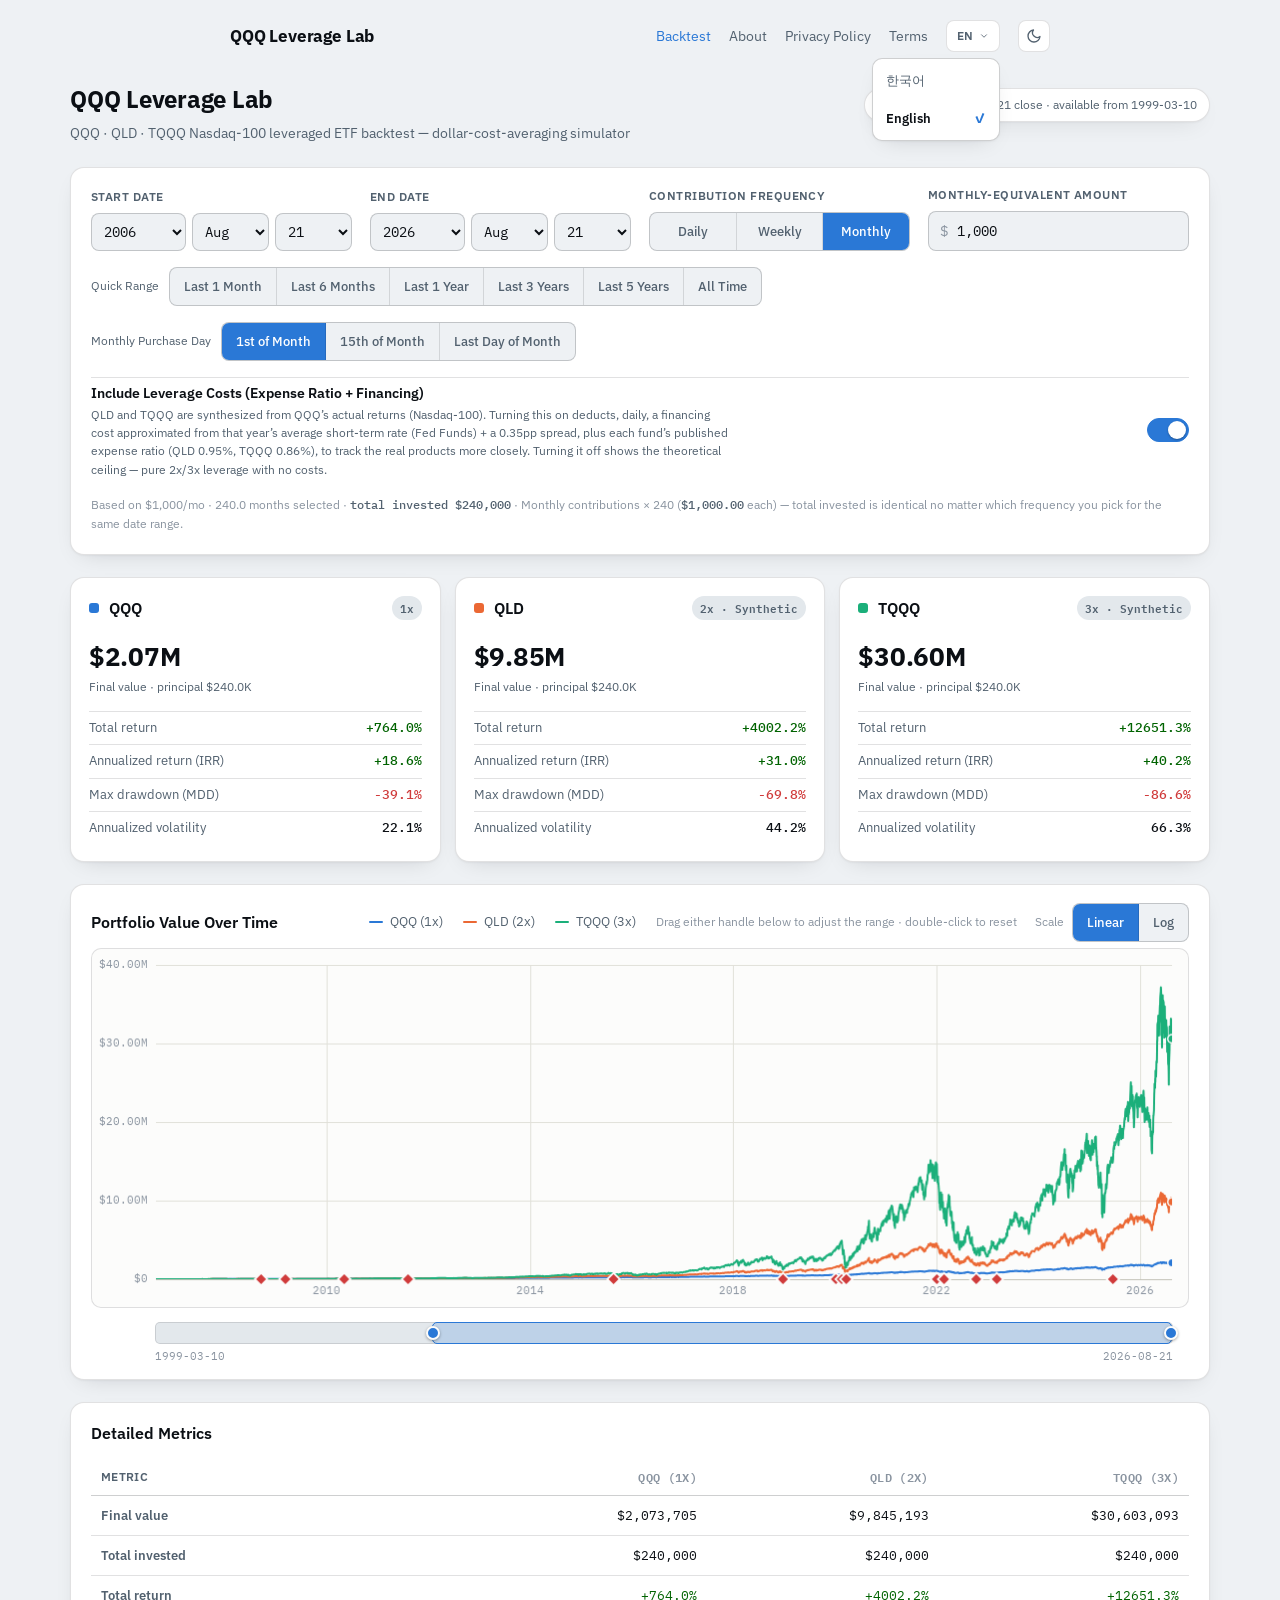
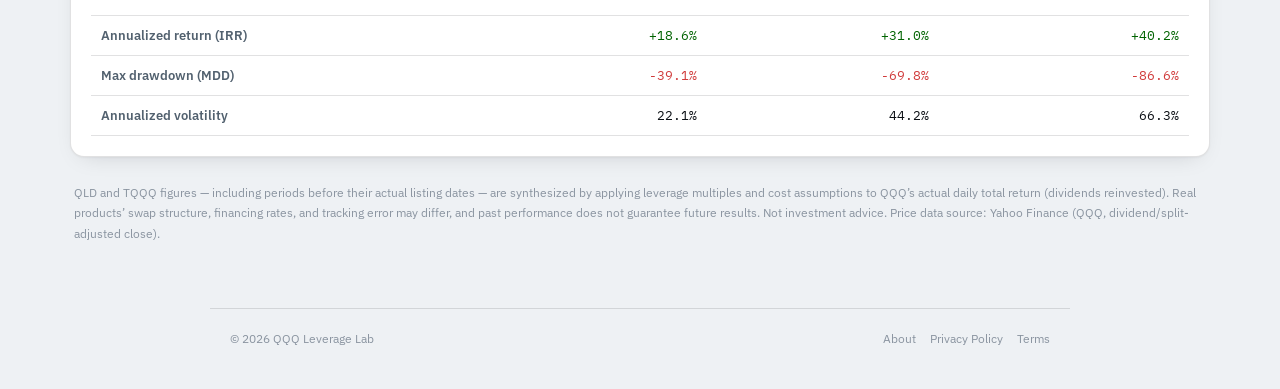
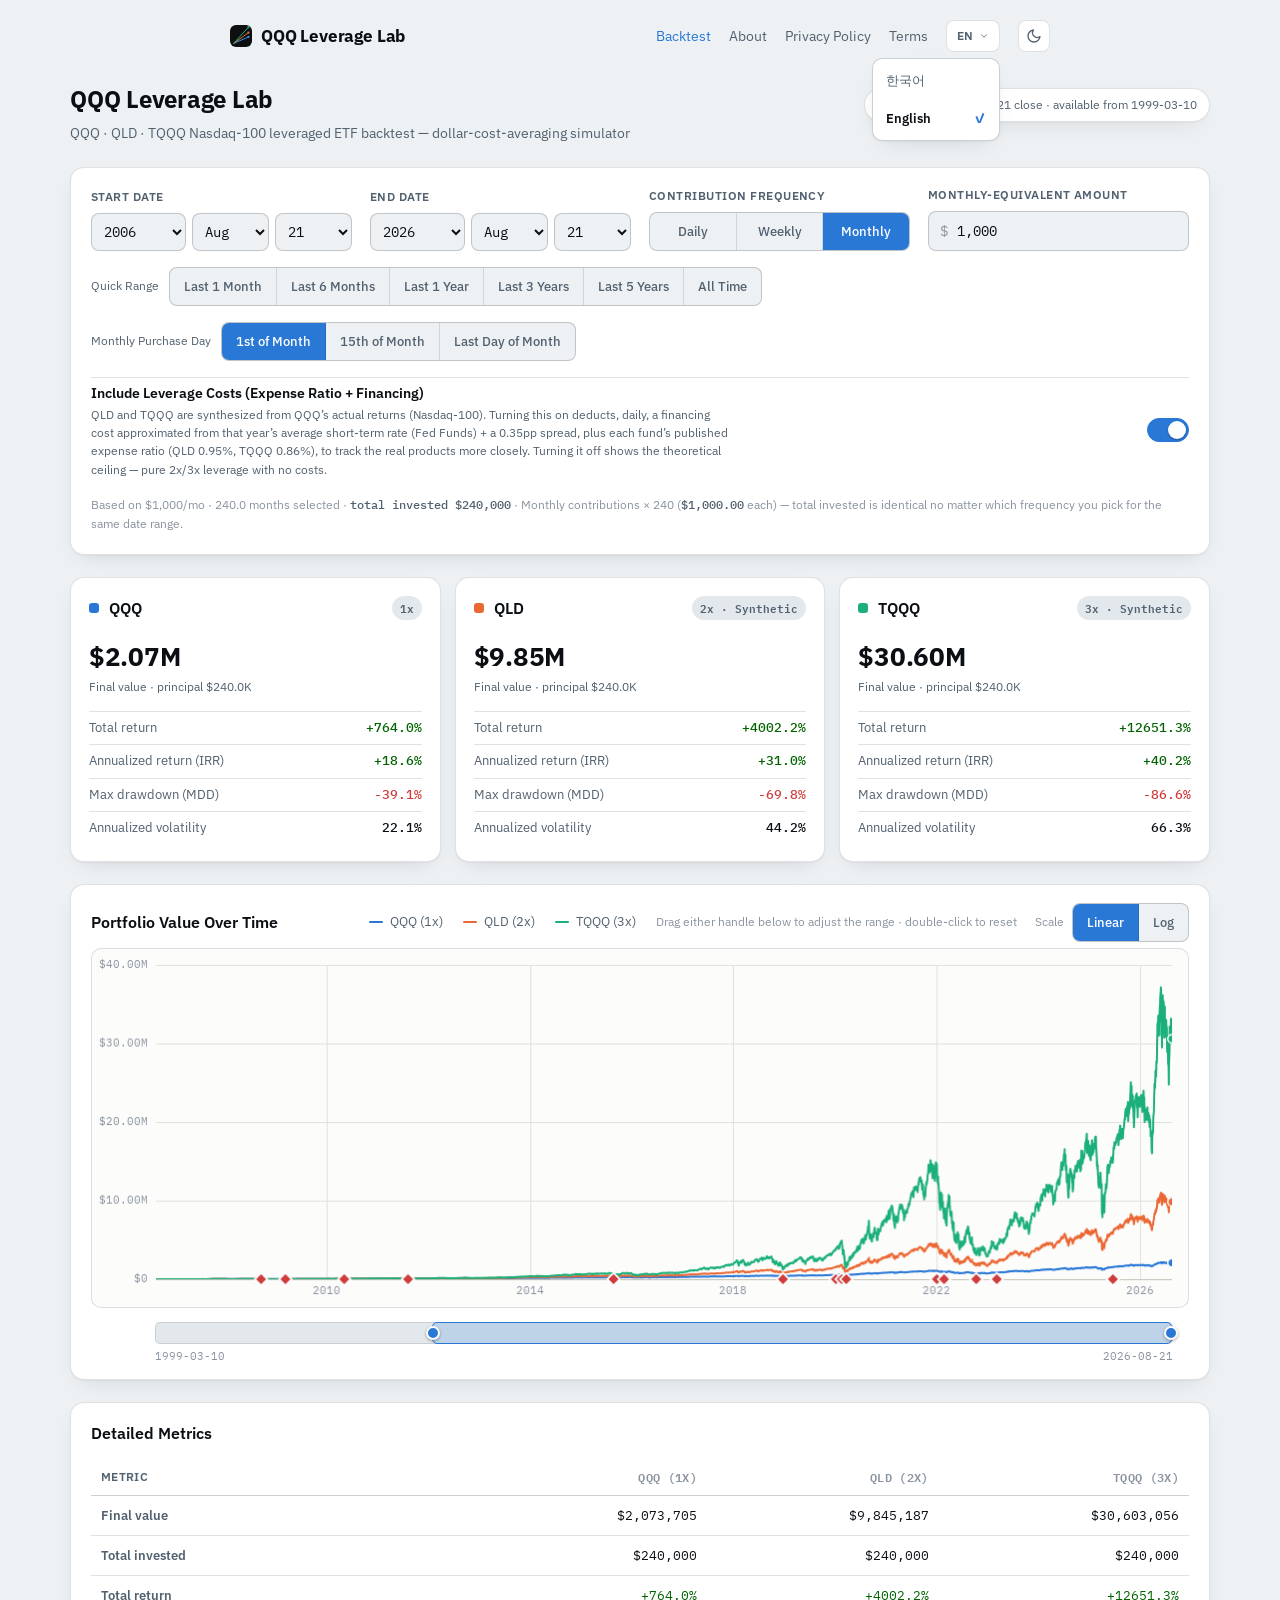
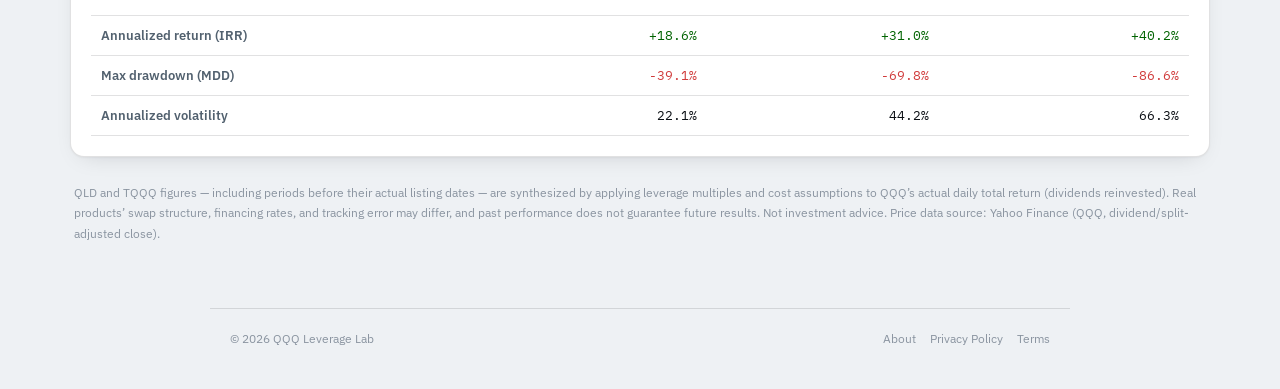
